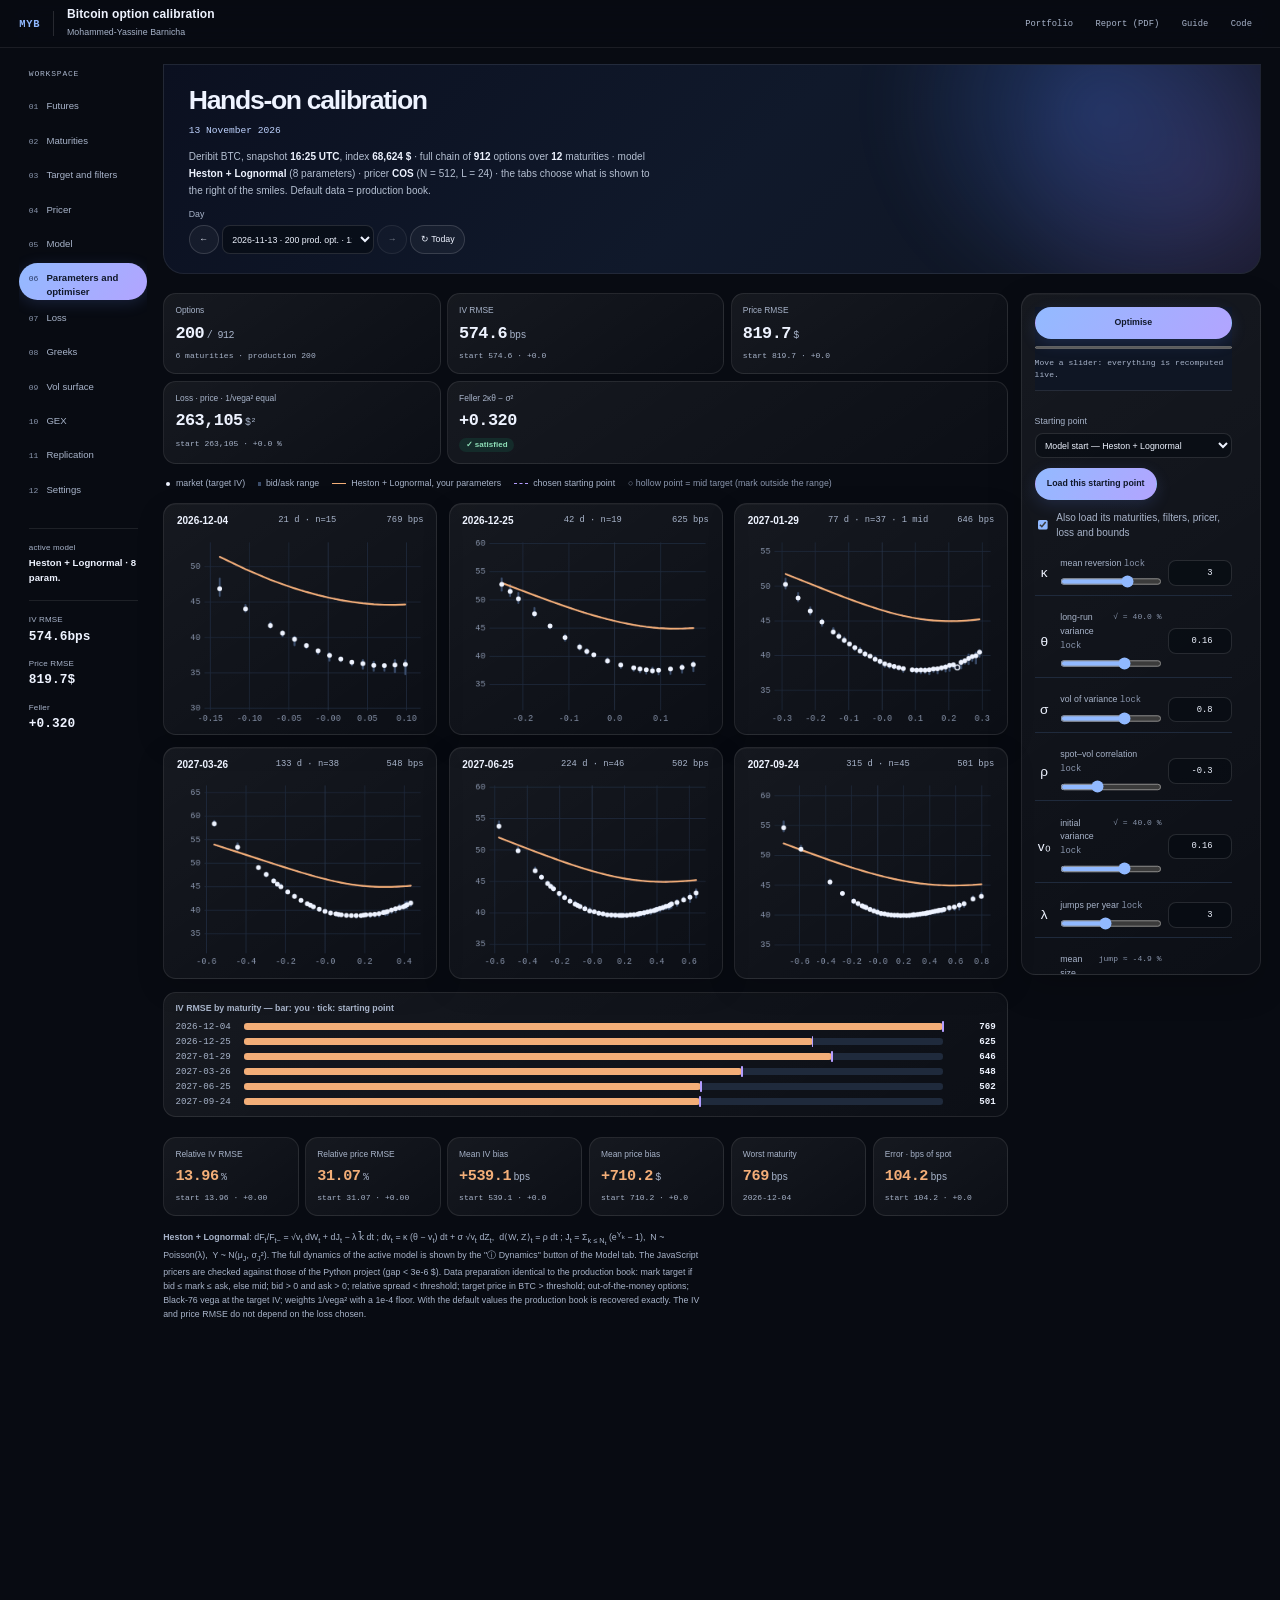
==== index.html @ 63e28245 "Deribit snapshot of 2026-11-13" ====
<!doctype html>
<html lang="en" data-theme="dark">
<meta charset="utf-8">
<meta name="viewport" content="width=device-width, initial-scale=1, viewport-fit=cover">
<title>Bitcoin option calibration — Mohammed-Yassine Barnicha</title>
<meta name="description" content="Bitcoin option calibration in the browser: smiles, 3-D volatility surface, Greeks, GEX, Monte Carlo.">
<meta name="theme-color" content="#080b12">
<link rel="stylesheet" href="katex/katex.min.css">
<script>window.__TEX={"...": "<span class=\"tex\" role=\"math\" aria-label=\"...\"><span class=\"katex\"><span class=\"katex-html\" aria-hidden=\"true\"><span class=\"katex-base\"><span class=\"katex-strut\" style=\"height:0.1056em;\"><\/span><span class=\"mord\">...<\/span><\/span><\/span><\/span><\/span>", "\\dfrac{dF_t}{F_{t^-}}=\\sigma\\,dW_t+dJ_t-\\lambda\\bar k\\,dt": "<span class=\"tex\" role=\"math\" aria-label=\"\\dfrac{dF_t}{F_{t^-}}=\\sigma\\,dW_t+dJ_t-\\lambda\\bar k\\,dt\"><span class=\"katex\"><span class=\"katex-html\" aria-hidden=\"true\"><span class=\"katex-base\"><span class=\"katex-strut\" style=\"height:2.2074em;vertical-align:-0.836em;\"><\/span><span class=\"mord\"><span class=\"mopen nulldelimiter\"><\/span><span class=\"mfrac\"><span class=\"vlist-t vlist-t2\"><span class=\"vlist-r\"><span class=\"vlist\" style=\"height:1.3714em;\"><span style=\"top:-2.314em;\"><span class=\"pstrut\" style=\"height:3em;\"><\/span><span class=\"mord\"><span class=\"mord\"><span class=\"mord mathnormal\" style=\"margin-right:0.1389em;\">F<\/span><span class=\"msupsub\"><span class=\"vlist-t vlist-t2\"><span class=\"vlist-r\"><span class=\"vlist\" style=\"height:0.3419em;\"><span style=\"top:-2.55em;margin-left:-0.1389em;margin-right:0.05em;\"><span class=\"pstrut\" style=\"height:2.7em;\"><\/span><span class=\"katex-sizing reset-size6 size3 mtight\"><span class=\"mord mtight\"><span class=\"mord mtight\"><span class=\"mord mathnormal mtight\">t<\/span><span class=\"msupsub\"><span class=\"vlist-t\"><span class=\"vlist-r\"><span class=\"vlist\" style=\"height:0.7027em;\"><span style=\"top:-2.786em;margin-right:0.0714em;\"><span class=\"pstrut\" style=\"height:2.5em;\"><\/span><span class=\"katex-sizing reset-size3 size1 mtight\"><span class=\"mbin mtight\">−<\/span><\/span><\/span><\/span><\/span><\/span><\/span><\/span><\/span><\/span><\/span><\/span><span class=\"vlist-s\">​<\/span><\/span><span class=\"vlist-r\"><span class=\"vlist\" style=\"height:0.15em;\"><span><\/span><\/span><\/span><\/span><\/span><\/span><\/span><\/span><span style=\"top:-3.23em;\"><span class=\"pstrut\" style=\"height:3em;\"><\/span><span class=\"frac-line\" style=\"border-bottom-width:0.04em;\"><\/span><\/span><span style=\"top:-3.677em;\"><span class=\"pstrut\" style=\"height:3em;\"><\/span><span class=\"mord\"><span class=\"mord mathnormal\">d<\/span><span class=\"mord\"><span class=\"mord mathnormal\" style=\"margin-right:0.1389em;\">F<\/span><span class=\"msupsub\"><span class=\"vlist-t vlist-t2\"><span class=\"vlist-r\"><span class=\"vlist\" style=\"height:0.2806em;\"><span style=\"top:-2.55em;margin-left:-0.1389em;margin-right:0.05em;\"><span class=\"pstrut\" style=\"height:2.7em;\"><\/span><span class=\"katex-sizing reset-size6 size3 mtight\"><span class=\"mord mathnormal mtight\">t<\/span><\/span><\/span><\/span><span class=\"vlist-s\">​<\/span><\/span><span class=\"vlist-r\"><span class=\"vlist\" style=\"height:0.15em;\"><span><\/span><\/span><\/span><\/span><\/span><\/span><\/span><\/span><\/span><span class=\"vlist-s\">​<\/span><\/span><span class=\"vlist-r\"><span class=\"vlist\" style=\"height:0.836em;\"><span><\/span><\/span><\/span><\/span><\/span><span class=\"mclose nulldelimiter\"><\/span><\/span><span class=\"mspace\" style=\"margin-right:0.2778em;\"><\/span><span class=\"mrel\">=<\/span><span class=\"mspace\" style=\"margin-right:0.2778em;\"><\/span><\/span><span class=\"katex-base\"><span class=\"katex-strut\" style=\"height:0.8444em;vertical-align:-0.15em;\"><\/span><span class=\"mord mathnormal\" style=\"margin-right:0.0359em;\">σ<\/span><span class=\"mspace\" style=\"margin-right:0.1667em;\"><\/span><span class=\"mord mathnormal\">d<\/span><span class=\"mord\"><span class=\"mord mathnormal\" style=\"margin-right:0.1389em;\">W<\/span><span class=\"msupsub\"><span class=\"vlist-t vlist-t2\"><span class=\"vlist-r\"><span class=\"vlist\" style=\"height:0.2806em;\"><span style=\"top:-2.55em;margin-left:-0.1389em;margin-right:0.05em;\"><span class=\"pstrut\" style=\"height:2.7em;\"><\/span><span class=\"katex-sizing reset-size6 size3 mtight\"><span class=\"mord mathnormal mtight\">t<\/span><\/span><\/span><\/span><span class=\"vlist-s\">​<\/span><\/span><span class=\"vlist-r\"><span class=\"vlist\" style=\"height:0.15em;\"><span><\/span><\/span><\/span><\/span><\/span><\/span><span class=\"mspace\" style=\"margin-right:0.2222em;\"><\/span><span class=\"mbin\">+<\/span><span class=\"mspace\" style=\"margin-right:0.2222em;\"><\/span><\/span><span class=\"katex-base\"><span class=\"katex-strut\" style=\"height:0.8444em;vertical-align:-0.15em;\"><\/span><span class=\"mord mathnormal\">d<\/span><span class=\"mord\"><span class=\"mord mathnormal\" style=\"margin-right:0.0962em;\">J<\/span><span class=\"msupsub\"><span class=\"vlist-t vlist-t2\"><span class=\"vlist-r\"><span class=\"vlist\" style=\"height:0.2806em;\"><span style=\"top:-2.55em;margin-left:-0.0962em;margin-right:0.05em;\"><span class=\"pstrut\" style=\"height:2.7em;\"><\/span><span class=\"katex-sizing reset-size6 size3 mtight\"><span class=\"mord mathnormal mtight\">t<\/span><\/span><\/span><\/span><span class=\"vlist-s\">​<\/span><\/span><span class=\"vlist-r\"><span class=\"vlist\" style=\"height:0.15em;\"><span><\/span><\/span><\/span><\/span><\/span><\/span><span class=\"mspace\" style=\"margin-right:0.2222em;\"><\/span><span class=\"mbin\">−<\/span><span class=\"mspace\" style=\"margin-right:0.2222em;\"><\/span><\/span><span class=\"katex-base\"><span class=\"katex-strut\" style=\"height:0.8312em;\"><\/span><span class=\"mord mathnormal\">λ<\/span><span class=\"mord katex-accent\"><span class=\"vlist-t\"><span class=\"vlist-r\"><span class=\"vlist\" style=\"height:0.8312em;\"><span style=\"top:-3em;\"><span class=\"pstrut\" style=\"height:3em;\"><\/span><span class=\"mord mathnormal\" style=\"margin-right:0.0315em;\">k<\/span><\/span><span style=\"top:-3.2634em;\"><span class=\"pstrut\" style=\"height:3em;\"><\/span><span class=\"accent-body\" style=\"left:-0.25em;\"><span class=\"mord\">ˉ<\/span><\/span><\/span><\/span><\/span><\/span><\/span><span class=\"mspace\" style=\"margin-right:0.1667em;\"><\/span><span class=\"mord mathnormal\">d<\/span><span class=\"mord mathnormal\">t<\/span><\/span><\/span><\/span><\/span>", "A_{\\text{var}}(u,T)=-\\tfrac12\\sigma^2T\\,(u^2+iu)": "<span class=\"tex\" role=\"math\" aria-label=\"A_{\\text{var}}(u,T)=-\\tfrac12\\sigma^2T\\,(u^2+iu)\"><span class=\"katex\"><span class=\"katex-html\" aria-hidden=\"true\"><span class=\"katex-base\"><span class=\"katex-strut\" style=\"height:1em;vertical-align:-0.25em;\"><\/span><span class=\"mord\"><span class=\"mord mathnormal\">A<\/span><span class=\"msupsub\"><span class=\"vlist-t vlist-t2\"><span class=\"vlist-r\"><span class=\"vlist\" style=\"height:0.1514em;\"><span style=\"top:-2.55em;margin-left:0em;margin-right:0.05em;\"><span class=\"pstrut\" style=\"height:2.7em;\"><\/span><span class=\"katex-sizing reset-size6 size3 mtight\"><span class=\"mord mtight\"><span class=\"mord text mtight\"><span class=\"mord mtight\">var<\/span><\/span><\/span><\/span><\/span><\/span><span class=\"vlist-s\">​<\/span><\/span><span class=\"vlist-r\"><span class=\"vlist\" style=\"height:0.15em;\"><span><\/span><\/span><\/span><\/span><\/span><\/span><span class=\"mopen\">(<\/span><span class=\"mord mathnormal\">u<\/span><span class=\"mpunct\">,<\/span><span class=\"mspace\" style=\"margin-right:0.1667em;\"><\/span><span class=\"mord mathnormal\" style=\"margin-right:0.1389em;\">T<\/span><span class=\"mclose\">)<\/span><span class=\"mspace\" style=\"margin-right:0.2778em;\"><\/span><span class=\"mrel\">=<\/span><span class=\"mspace\" style=\"margin-right:0.2778em;\"><\/span><\/span><span class=\"katex-base\"><span class=\"katex-strut\" style=\"height:1.1901em;vertical-align:-0.345em;\"><\/span><span class=\"mord\">−<\/span><span class=\"mord\"><span class=\"mopen nulldelimiter\"><\/span><span class=\"mfrac\"><span class=\"vlist-t vlist-t2\"><span class=\"vlist-r\"><span class=\"vlist\" style=\"height:0.8451em;\"><span style=\"top:-2.655em;\"><span class=\"pstrut\" style=\"height:3em;\"><\/span><span class=\"katex-sizing reset-size6 size3 mtight\"><span class=\"mord mtight\"><span class=\"mord mtight\">2<\/span><\/span><\/span><\/span><span style=\"top:-3.23em;\"><span class=\"pstrut\" style=\"height:3em;\"><\/span><span class=\"frac-line\" style=\"border-bottom-width:0.04em;\"><\/span><\/span><span style=\"top:-3.394em;\"><span class=\"pstrut\" style=\"height:3em;\"><\/span><span class=\"katex-sizing reset-size6 size3 mtight\"><span class=\"mord mtight\"><span class=\"mord mtight\">1<\/span><\/span><\/span><\/span><\/span><span class=\"vlist-s\">​<\/span><\/span><span class=\"vlist-r\"><span class=\"vlist\" style=\"height:0.345em;\"><span><\/span><\/span><\/span><\/span><\/span><span class=\"mclose nulldelimiter\"><\/span><\/span><span class=\"mord\"><span class=\"mord mathnormal\" style=\"margin-right:0.0359em;\">σ<\/span><span class=\"msupsub\"><span class=\"vlist-t\"><span class=\"vlist-r\"><span class=\"vlist\" style=\"height:0.8141em;\"><span style=\"top:-3.063em;margin-right:0.05em;\"><span class=\"pstrut\" style=\"height:2.7em;\"><\/span><span class=\"katex-sizing reset-size6 size3 mtight\"><span class=\"mord mtight\">2<\/span><\/span><\/span><\/span><\/span><\/span><\/span><\/span><span class=\"mord mathnormal\" style=\"margin-right:0.1389em;\">T<\/span><span class=\"mspace\" style=\"margin-right:0.1667em;\"><\/span><span class=\"mopen\">(<\/span><span class=\"mord\"><span class=\"mord mathnormal\">u<\/span><span class=\"msupsub\"><span class=\"vlist-t\"><span class=\"vlist-r\"><span class=\"vlist\" style=\"height:0.8141em;\"><span style=\"top:-3.063em;margin-right:0.05em;\"><span class=\"pstrut\" style=\"height:2.7em;\"><\/span><span class=\"katex-sizing reset-size6 size3 mtight\"><span class=\"mord mtight\">2<\/span><\/span><\/span><\/span><\/span><\/span><\/span><\/span><span class=\"mspace\" style=\"margin-right:0.2222em;\"><\/span><span class=\"mbin\">+<\/span><span class=\"mspace\" style=\"margin-right:0.2222em;\"><\/span><\/span><span class=\"katex-base\"><span class=\"katex-strut\" style=\"height:1em;vertical-align:-0.25em;\"><\/span><span class=\"mord mathnormal\">i<\/span><span class=\"mord mathnormal\">u<\/span><span class=\"mclose\">)<\/span><\/span><\/span><\/span><\/span>", "\\dfrac{dF_t}{F_{t^-}}=\\sqrt{v_t}\\,dW_t+dJ_t-\\lambda\\bar k\\,dt": "<span class=\"tex\" role=\"math\" aria-label=\"\\dfrac{dF_t}{F_{t^-}}=\\sqrt{v_t}\\,dW_t+dJ_t-\\lambda\\bar k\\,dt\"><span class=\"katex\"><span class=\"katex-html\" aria-hidden=\"true\"><span class=\"katex-base\"><span class=\"katex-strut\" style=\"height:2.2074em;vertical-align:-0.836em;\"><\/span><span class=\"mord\"><span class=\"mopen nulldelimiter\"><\/span><span class=\"mfrac\"><span class=\"vlist-t vlist-t2\"><span class=\"vlist-r\"><span class=\"vlist\" style=\"height:1.3714em;\"><span style=\"top:-2.314em;\"><span class=\"pstrut\" style=\"height:3em;\"><\/span><span class=\"mord\"><span class=\"mord\"><span class=\"mord mathnormal\" style=\"margin-right:0.1389em;\">F<\/span><span class=\"msupsub\"><span class=\"vlist-t vlist-t2\"><span class=\"vlist-r\"><span class=\"vlist\" style=\"height:0.3419em;\"><span style=\"top:-2.55em;margin-left:-0.1389em;margin-right:0.05em;\"><span class=\"pstrut\" style=\"height:2.7em;\"><\/span><span class=\"katex-sizing reset-size6 size3 mtight\"><span class=\"mord mtight\"><span class=\"mord mtight\"><span class=\"mord mathnormal mtight\">t<\/span><span class=\"msupsub\"><span class=\"vlist-t\"><span class=\"vlist-r\"><span class=\"vlist\" style=\"height:0.7027em;\"><span style=\"top:-2.786em;margin-right:0.0714em;\"><span class=\"pstrut\" style=\"height:2.5em;\"><\/span><span class=\"katex-sizing reset-size3 size1 mtight\"><span class=\"mbin mtight\">−<\/span><\/span><\/span><\/span><\/span><\/span><\/span><\/span><\/span><\/span><\/span><\/span><span class=\"vlist-s\">​<\/span><\/span><span class=\"vlist-r\"><span class=\"vlist\" style=\"height:0.15em;\"><span><\/span><\/span><\/span><\/span><\/span><\/span><\/span><\/span><span style=\"top:-3.23em;\"><span class=\"pstrut\" style=\"height:3em;\"><\/span><span class=\"frac-line\" style=\"border-bottom-width:0.04em;\"><\/span><\/span><span style=\"top:-3.677em;\"><span class=\"pstrut\" style=\"height:3em;\"><\/span><span class=\"mord\"><span class=\"mord mathnormal\">d<\/span><span class=\"mord\"><span class=\"mord mathnormal\" style=\"margin-right:0.1389em;\">F<\/span><span class=\"msupsub\"><span class=\"vlist-t vlist-t2\"><span class=\"vlist-r\"><span class=\"vlist\" style=\"height:0.2806em;\"><span style=\"top:-2.55em;margin-left:-0.1389em;margin-right:0.05em;\"><span class=\"pstrut\" style=\"height:2.7em;\"><\/span><span class=\"katex-sizing reset-size6 size3 mtight\"><span class=\"mord mathnormal mtight\">t<\/span><\/span><\/span><\/span><span class=\"vlist-s\">​<\/span><\/span><span class=\"vlist-r\"><span class=\"vlist\" style=\"height:0.15em;\"><span><\/span><\/span><\/span><\/span><\/span><\/span><\/span><\/span><\/span><span class=\"vlist-s\">​<\/span><\/span><span class=\"vlist-r\"><span class=\"vlist\" style=\"height:0.836em;\"><span><\/span><\/span><\/span><\/span><\/span><span class=\"mclose nulldelimiter\"><\/span><\/span><span class=\"mspace\" style=\"margin-right:0.2778em;\"><\/span><span class=\"mrel\">=<\/span><span class=\"mspace\" style=\"margin-right:0.2778em;\"><\/span><\/span><span class=\"katex-base\"><span class=\"katex-strut\" style=\"height:1.04em;vertical-align:-0.3147em;\"><\/span><span class=\"mord sqrt\"><span class=\"vlist-t vlist-t2\"><span class=\"vlist-r\"><span class=\"vlist\" style=\"height:0.7253em;\"><span class=\"svg-align\" style=\"top:-3em;\"><span class=\"pstrut\" style=\"height:3em;\"><\/span><span class=\"mord\" style=\"padding-left:0.833em;\"><span class=\"mord\"><span class=\"mord mathnormal\" style=\"margin-right:0.0359em;\">v<\/span><span class=\"msupsub\"><span class=\"vlist-t vlist-t2\"><span class=\"vlist-r\"><span class=\"vlist\" style=\"height:0.2806em;\"><span style=\"top:-2.55em;margin-left:-0.0359em;margin-right:0.05em;\"><span class=\"pstrut\" style=\"height:2.7em;\"><\/span><span class=\"katex-sizing reset-size6 size3 mtight\"><span class=\"mord mathnormal mtight\">t<\/span><\/span><\/span><\/span><span class=\"vlist-s\">​<\/span><\/span><span class=\"vlist-r\"><span class=\"vlist\" style=\"height:0.15em;\"><span><\/span><\/span><\/span><\/span><\/span><\/span><\/span><\/span><span style=\"top:-2.6853em;\"><span class=\"pstrut\" style=\"height:3em;\"><\/span><span class=\"hide-tail\" style=\"min-width:0.853em;height:1.08em;\"><svg xmlns=\"http://www.w3.org/2000/svg\" width=\"400em\" height=\"1.08em\" viewBox=\"0 0 400000 1080\" preserveAspectRatio=\"xMinYMin slice\"><path d=\"M95,702\nc-2.7,0,-7.17,-2.7,-13.5,-8c-5.8,-5.3,-9.5,-10,-9.5,-14\nc0,-2,0.3,-3.3,1,-4c1.3,-2.7,23.83,-20.7,67.5,-54\nc44.2,-33.3,65.8,-50.3,66.5,-51c1.3,-1.3,3,-2,5,-2c4.7,0,8.7,3.3,12,10\ns173,378,173,378c0.7,0,35.3,-71,104,-213c68.7,-142,137.5,-285,206.5,-429\nc69,-144,104.5,-217.7,106.5,-221\nl0 -0\nc5.3,-9.3,12,-14,20,-14\nH400000v40H845.2724\ns-225.272,467,-225.272,467s-235,486,-235,486c-2.7,4.7,-9,7,-19,7\nc-6,0,-10,-1,-12,-3s-194,-422,-194,-422s-65,47,-65,47z\nM834 80h400000v40h-400000z\"/><\/svg><\/span><\/span><\/span><span class=\"vlist-s\">​<\/span><\/span><span class=\"vlist-r\"><span class=\"vlist\" style=\"height:0.3147em;\"><span><\/span><\/span><\/span><\/span><\/span><span class=\"mspace\" style=\"margin-right:0.1667em;\"><\/span><span class=\"mord mathnormal\">d<\/span><span class=\"mord\"><span class=\"mord mathnormal\" style=\"margin-right:0.1389em;\">W<\/span><span class=\"msupsub\"><span class=\"vlist-t vlist-t2\"><span class=\"vlist-r\"><span class=\"vlist\" style=\"height:0.2806em;\"><span style=\"top:-2.55em;margin-left:-0.1389em;margin-right:0.05em;\"><span class=\"pstrut\" style=\"height:2.7em;\"><\/span><span class=\"katex-sizing reset-size6 size3 mtight\"><span class=\"mord mathnormal mtight\">t<\/span><\/span><\/span><\/span><span class=\"vlist-s\">​<\/span><\/span><span class=\"vlist-r\"><span class=\"vlist\" style=\"height:0.15em;\"><span><\/span><\/span><\/span><\/span><\/span><\/span><span class=\"mspace\" style=\"margin-right:0.2222em;\"><\/span><span class=\"mbin\">+<\/span><span class=\"mspace\" style=\"margin-right:0.2222em;\"><\/span><\/span><span class=\"katex-base\"><span class=\"katex-strut\" style=\"height:0.8444em;vertical-align:-0.15em;\"><\/span><span class=\"mord mathnormal\">d<\/span><span class=\"mord\"><span class=\"mord mathnormal\" style=\"margin-right:0.0962em;\">J<\/span><span class=\"msupsub\"><span class=\"vlist-t vlist-t2\"><span class=\"vlist-r\"><span class=\"vlist\" style=\"height:0.2806em;\"><span style=\"top:-2.55em;margin-left:-0.0962em;margin-right:0.05em;\"><span class=\"pstrut\" style=\"height:2.7em;\"><\/span><span class=\"katex-sizing reset-size6 size3 mtight\"><span class=\"mord mathnormal mtight\">t<\/span><\/span><\/span><\/span><span class=\"vlist-s\">​<\/span><\/span><span class=\"vlist-r\"><span class=\"vlist\" style=\"height:0.15em;\"><span><\/span><\/span><\/span><\/span><\/span><\/span><span class=\"mspace\" style=\"margin-right:0.2222em;\"><\/span><span class=\"mbin\">−<\/span><span class=\"mspace\" style=\"margin-right:0.2222em;\"><\/span><\/span><span class=\"katex-base\"><span class=\"katex-strut\" style=\"height:0.8312em;\"><\/span><span class=\"mord mathnormal\">λ<\/span><span class=\"mord katex-accent\"><span class=\"vlist-t\"><span class=\"vlist-r\"><span class=\"vlist\" style=\"height:0.8312em;\"><span style=\"top:-3em;\"><span class=\"pstrut\" style=\"height:3em;\"><\/span><span class=\"mord mathnormal\" style=\"margin-right:0.0315em;\">k<\/span><\/span><span style=\"top:-3.2634em;\"><span class=\"pstrut\" style=\"height:3em;\"><\/span><span class=\"accent-body\" style=\"left:-0.25em;\"><span class=\"mord\">ˉ<\/span><\/span><\/span><\/span><\/span><\/span><\/span><span class=\"mspace\" style=\"margin-right:0.1667em;\"><\/span><span class=\"mord mathnormal\">d<\/span><span class=\"mord mathnormal\">t<\/span><\/span><\/span><\/span><\/span>", "dv_t=\\kappa(\\theta-v_t)\\,dt+\\sigma\\sqrt{v_t}\\,dZ_t,\\qquad d\\langle W,Z\\rangle_t=\\rho\\,dt": "<span class=\"tex\" role=\"math\" aria-label=\"dv_t=\\kappa(\\theta-v_t)\\,dt+\\sigma\\sqrt{v_t}\\,dZ_t,\\qquad d\\langle W,Z\\rangle_t=\\rho\\,dt\"><span class=\"katex\"><span class=\"katex-html\" aria-hidden=\"true\"><span class=\"katex-base\"><span class=\"katex-strut\" style=\"height:0.8444em;vertical-align:-0.15em;\"><\/span><span class=\"mord mathnormal\">d<\/span><span class=\"mord\"><span class=\"mord mathnormal\" style=\"margin-right:0.0359em;\">v<\/span><span class=\"msupsub\"><span class=\"vlist-t vlist-t2\"><span class=\"vlist-r\"><span class=\"vlist\" style=\"height:0.2806em;\"><span style=\"top:-2.55em;margin-left:-0.0359em;margin-right:0.05em;\"><span class=\"pstrut\" style=\"height:2.7em;\"><\/span><span class=\"katex-sizing reset-size6 size3 mtight\"><span class=\"mord mathnormal mtight\">t<\/span><\/span><\/span><\/span><span class=\"vlist-s\">​<\/span><\/span><span class=\"vlist-r\"><span class=\"vlist\" style=\"height:0.15em;\"><span><\/span><\/span><\/span><\/span><\/span><\/span><span class=\"mspace\" style=\"margin-right:0.2778em;\"><\/span><span class=\"mrel\">=<\/span><span class=\"mspace\" style=\"margin-right:0.2778em;\"><\/span><\/span><span class=\"katex-base\"><span class=\"katex-strut\" style=\"height:1em;vertical-align:-0.25em;\"><\/span><span class=\"mord mathnormal\">κ<\/span><span class=\"mopen\">(<\/span><span class=\"mord mathnormal\" style=\"margin-right:0.0278em;\">θ<\/span><span class=\"mspace\" style=\"margin-right:0.2222em;\"><\/span><span class=\"mbin\">−<\/span><span class=\"mspace\" style=\"margin-right:0.2222em;\"><\/span><\/span><span class=\"katex-base\"><span class=\"katex-strut\" style=\"height:1em;vertical-align:-0.25em;\"><\/span><span class=\"mord\"><span class=\"mord mathnormal\" style=\"margin-right:0.0359em;\">v<\/span><span class=\"msupsub\"><span class=\"vlist-t vlist-t2\"><span class=\"vlist-r\"><span class=\"vlist\" style=\"height:0.2806em;\"><span style=\"top:-2.55em;margin-left:-0.0359em;margin-right:0.05em;\"><span class=\"pstrut\" style=\"height:2.7em;\"><\/span><span class=\"katex-sizing reset-size6 size3 mtight\"><span class=\"mord mathnormal mtight\">t<\/span><\/span><\/span><\/span><span class=\"vlist-s\">​<\/span><\/span><span class=\"vlist-r\"><span class=\"vlist\" style=\"height:0.15em;\"><span><\/span><\/span><\/span><\/span><\/span><\/span><span class=\"mclose\">)<\/span><span class=\"mspace\" style=\"margin-right:0.1667em;\"><\/span><span class=\"mord mathnormal\">d<\/span><span class=\"mord mathnormal\">t<\/span><span class=\"mspace\" style=\"margin-right:0.2222em;\"><\/span><span class=\"mbin\">+<\/span><span class=\"mspace\" style=\"margin-right:0.2222em;\"><\/span><\/span><span class=\"katex-base\"><span class=\"katex-strut\" style=\"height:1.0647em;vertical-align:-0.3147em;\"><\/span><span class=\"mord mathnormal\" style=\"margin-right:0.0359em;\">σ<\/span><span class=\"mord sqrt\"><span class=\"vlist-t vlist-t2\"><span class=\"vlist-r\"><span class=\"vlist\" style=\"height:0.7253em;\"><span class=\"svg-align\" style=\"top:-3em;\"><span class=\"pstrut\" style=\"height:3em;\"><\/span><span class=\"mord\" style=\"padding-left:0.833em;\"><span class=\"mord\"><span class=\"mord mathnormal\" style=\"margin-right:0.0359em;\">v<\/span><span class=\"msupsub\"><span class=\"vlist-t vlist-t2\"><span class=\"vlist-r\"><span class=\"vlist\" style=\"height:0.2806em;\"><span style=\"top:-2.55em;margin-left:-0.0359em;margin-right:0.05em;\"><span class=\"pstrut\" style=\"height:2.7em;\"><\/span><span class=\"katex-sizing reset-size6 size3 mtight\"><span class=\"mord mathnormal mtight\">t<\/span><\/span><\/span><\/span><span class=\"vlist-s\">​<\/span><\/span><span class=\"vlist-r\"><span class=\"vlist\" style=\"height:0.15em;\"><span><\/span><\/span><\/span><\/span><\/span><\/span><\/span><\/span><span style=\"top:-2.6853em;\"><span class=\"pstrut\" style=\"height:3em;\"><\/span><span class=\"hide-tail\" style=\"min-width:0.853em;height:1.08em;\"><svg xmlns=\"http://www.w3.org/2000/svg\" width=\"400em\" height=\"1.08em\" viewBox=\"0 0 400000 1080\" preserveAspectRatio=\"xMinYMin slice\"><path d=\"M95,702\nc-2.7,0,-7.17,-2.7,-13.5,-8c-5.8,-5.3,-9.5,-10,-9.5,-14\nc0,-2,0.3,-3.3,1,-4c1.3,-2.7,23.83,-20.7,67.5,-54\nc44.2,-33.3,65.8,-50.3,66.5,-51c1.3,-1.3,3,-2,5,-2c4.7,0,8.7,3.3,12,10\ns173,378,173,378c0.7,0,35.3,-71,104,-213c68.7,-142,137.5,-285,206.5,-429\nc69,-144,104.5,-217.7,106.5,-221\nl0 -0\nc5.3,-9.3,12,-14,20,-14\nH400000v40H845.2724\ns-225.272,467,-225.272,467s-235,486,-235,486c-2.7,4.7,-9,7,-19,7\nc-6,0,-10,-1,-12,-3s-194,-422,-194,-422s-65,47,-65,47z\nM834 80h400000v40h-400000z\"/><\/svg><\/span><\/span><\/span><span class=\"vlist-s\">​<\/span><\/span><span class=\"vlist-r\"><span class=\"vlist\" style=\"height:0.3147em;\"><span><\/span><\/span><\/span><\/span><\/span><span class=\"mspace\" style=\"margin-right:0.1667em;\"><\/span><span class=\"mord mathnormal\">d<\/span><span class=\"mord\"><span class=\"mord mathnormal\" style=\"margin-right:0.0715em;\">Z<\/span><span class=\"msupsub\"><span class=\"vlist-t vlist-t2\"><span class=\"vlist-r\"><span class=\"vlist\" style=\"height:0.2806em;\"><span style=\"top:-2.55em;margin-left:-0.0715em;margin-right:0.05em;\"><span class=\"pstrut\" style=\"height:2.7em;\"><\/span><span class=\"katex-sizing reset-size6 size3 mtight\"><span class=\"mord mathnormal mtight\">t<\/span><\/span><\/span><\/span><span class=\"vlist-s\">​<\/span><\/span><span class=\"vlist-r\"><span class=\"vlist\" style=\"height:0.15em;\"><span><\/span><\/span><\/span><\/span><\/span><\/span><span class=\"mpunct\">,<\/span><span class=\"mspace\" style=\"margin-right:2em;\"><\/span><span class=\"mspace\" style=\"margin-right:0.1667em;\"><\/span><span class=\"mord mathnormal\">d<\/span><span class=\"mopen\">⟨<\/span><span class=\"mord mathnormal\" style=\"margin-right:0.1389em;\">W<\/span><span class=\"mpunct\">,<\/span><span class=\"mspace\" style=\"margin-right:0.1667em;\"><\/span><span class=\"mord mathnormal\" style=\"margin-right:0.0715em;\">Z<\/span><span class=\"mclose\"><span class=\"mclose\">⟩<\/span><span class=\"msupsub\"><span class=\"vlist-t vlist-t2\"><span class=\"vlist-r\"><span class=\"vlist\" style=\"height:0.2806em;\"><span style=\"top:-2.55em;margin-left:0em;margin-right:0.05em;\"><span class=\"pstrut\" style=\"height:2.7em;\"><\/span><span class=\"katex-sizing reset-size6 size3 mtight\"><span class=\"mord mathnormal mtight\">t<\/span><\/span><\/span><\/span><span class=\"vlist-s\">​<\/span><\/span><span class=\"vlist-r\"><span class=\"vlist\" style=\"height:0.15em;\"><span><\/span><\/span><\/span><\/span><\/span><\/span><span class=\"mspace\" style=\"margin-right:0.2778em;\"><\/span><span class=\"mrel\">=<\/span><span class=\"mspace\" style=\"margin-right:0.2778em;\"><\/span><\/span><span class=\"katex-base\"><span class=\"katex-strut\" style=\"height:0.8889em;vertical-align:-0.1944em;\"><\/span><span class=\"mord mathnormal\">ρ<\/span><span class=\"mspace\" style=\"margin-right:0.1667em;\"><\/span><span class=\"mord mathnormal\">d<\/span><span class=\"mord mathnormal\">t<\/span><\/span><\/span><\/span><\/span>", "A_{\\text{var}}": "<span class=\"tex\" role=\"math\" aria-label=\"A_{\\text{var}}\"><span class=\"katex\"><span class=\"katex-html\" aria-hidden=\"true\"><span class=\"katex-base\"><span class=\"katex-strut\" style=\"height:0.8333em;vertical-align:-0.15em;\"><\/span><span class=\"mord\"><span class=\"mord mathnormal\">A<\/span><span class=\"msupsub\"><span class=\"vlist-t vlist-t2\"><span class=\"vlist-r\"><span class=\"vlist\" style=\"height:0.1514em;\"><span style=\"top:-2.55em;margin-left:0em;margin-right:0.05em;\"><span class=\"pstrut\" style=\"height:2.7em;\"><\/span><span class=\"katex-sizing reset-size6 size3 mtight\"><span class=\"mord mtight\"><span class=\"mord text mtight\"><span class=\"mord mtight\">var<\/span><\/span><\/span><\/span><\/span><\/span><span class=\"vlist-s\">​<\/span><\/span><span class=\"vlist-r\"><span class=\"vlist\" style=\"height:0.15em;\"><span><\/span><\/span><\/span><\/span><\/span><\/span><\/span><\/span><\/span><\/span>", "2\\kappa\\theta\\ge\\sigma^2": "<span class=\"tex\" role=\"math\" aria-label=\"2\\kappa\\theta\\ge\\sigma^2\"><span class=\"katex\"><span class=\"katex-html\" aria-hidden=\"true\"><span class=\"katex-base\"><span class=\"katex-strut\" style=\"height:0.8304em;vertical-align:-0.136em;\"><\/span><span class=\"mord\">2<\/span><span class=\"mord mathnormal\">κ<\/span><span class=\"mord mathnormal\" style=\"margin-right:0.0278em;\">θ<\/span><span class=\"mspace\" style=\"margin-right:0.2778em;\"><\/span><span class=\"mrel\">≥<\/span><span class=\"mspace\" style=\"margin-right:0.2778em;\"><\/span><\/span><span class=\"katex-base\"><span class=\"katex-strut\" style=\"height:0.8141em;\"><\/span><span class=\"mord\"><span class=\"mord mathnormal\" style=\"margin-right:0.0359em;\">σ<\/span><span class=\"msupsub\"><span class=\"vlist-t\"><span class=\"vlist-r\"><span class=\"vlist\" style=\"height:0.8141em;\"><span style=\"top:-3.063em;margin-right:0.05em;\"><span class=\"pstrut\" style=\"height:2.7em;\"><\/span><span class=\"katex-sizing reset-size6 size3 mtight\"><span class=\"mord mtight\">2<\/span><\/span><\/span><\/span><\/span><\/span><\/span><\/span><\/span><\/span><\/span><\/span>", "\\dfrac{dF_t}{F_{t^-}}=\\sqrt{v_{1,t}}\\,dW_{1,t}+\\sqrt{v_{2,t}}\\,dW_{2,t}+dJ_t-\\lambda\\bar k\\,dt": "<span class=\"tex\" role=\"math\" aria-label=\"\\dfrac{dF_t}{F_{t^-}}=\\sqrt{v_{1,t}}\\,dW_{1,t}+\\sqrt{v_{2,t}}\\,dW_{2,t}+dJ_t-\\lambda\\bar k\\,dt\"><span class=\"katex\"><span class=\"katex-html\" aria-hidden=\"true\"><span class=\"katex-base\"><span class=\"katex-strut\" style=\"height:2.2074em;vertical-align:-0.836em;\"><\/span><span class=\"mord\"><span class=\"mopen nulldelimiter\"><\/span><span class=\"mfrac\"><span class=\"vlist-t vlist-t2\"><span class=\"vlist-r\"><span class=\"vlist\" style=\"height:1.3714em;\"><span style=\"top:-2.314em;\"><span class=\"pstrut\" style=\"height:3em;\"><\/span><span class=\"mord\"><span class=\"mord\"><span class=\"mord mathnormal\" style=\"margin-right:0.1389em;\">F<\/span><span class=\"msupsub\"><span class=\"vlist-t vlist-t2\"><span class=\"vlist-r\"><span class=\"vlist\" style=\"height:0.3419em;\"><span style=\"top:-2.55em;margin-left:-0.1389em;margin-right:0.05em;\"><span class=\"pstrut\" style=\"height:2.7em;\"><\/span><span class=\"katex-sizing reset-size6 size3 mtight\"><span class=\"mord mtight\"><span class=\"mord mtight\"><span class=\"mord mathnormal mtight\">t<\/span><span class=\"msupsub\"><span class=\"vlist-t\"><span class=\"vlist-r\"><span class=\"vlist\" style=\"height:0.7027em;\"><span style=\"top:-2.786em;margin-right:0.0714em;\"><span class=\"pstrut\" style=\"height:2.5em;\"><\/span><span class=\"katex-sizing reset-size3 size1 mtight\"><span class=\"mbin mtight\">−<\/span><\/span><\/span><\/span><\/span><\/span><\/span><\/span><\/span><\/span><\/span><\/span><span class=\"vlist-s\">​<\/span><\/span><span class=\"vlist-r\"><span class=\"vlist\" style=\"height:0.15em;\"><span><\/span><\/span><\/span><\/span><\/span><\/span><\/span><\/span><span style=\"top:-3.23em;\"><span class=\"pstrut\" style=\"height:3em;\"><\/span><span class=\"frac-line\" style=\"border-bottom-width:0.04em;\"><\/span><\/span><span style=\"top:-3.677em;\"><span class=\"pstrut\" style=\"height:3em;\"><\/span><span class=\"mord\"><span class=\"mord mathnormal\">d<\/span><span class=\"mord\"><span class=\"mord mathnormal\" style=\"margin-right:0.1389em;\">F<\/span><span class=\"msupsub\"><span class=\"vlist-t vlist-t2\"><span class=\"vlist-r\"><span class=\"vlist\" style=\"height:0.2806em;\"><span style=\"top:-2.55em;margin-left:-0.1389em;margin-right:0.05em;\"><span class=\"pstrut\" style=\"height:2.7em;\"><\/span><span class=\"katex-sizing reset-size6 size3 mtight\"><span class=\"mord mathnormal mtight\">t<\/span><\/span><\/span><\/span><span class=\"vlist-s\">​<\/span><\/span><span class=\"vlist-r\"><span class=\"vlist\" style=\"height:0.15em;\"><span><\/span><\/span><\/span><\/span><\/span><\/span><\/span><\/span><\/span><span class=\"vlist-s\">​<\/span><\/span><span class=\"vlist-r\"><span class=\"vlist\" style=\"height:0.836em;\"><span><\/span><\/span><\/span><\/span><\/span><span class=\"mclose nulldelimiter\"><\/span><\/span><span class=\"mspace\" style=\"margin-right:0.2778em;\"><\/span><span class=\"mrel\">=<\/span><span class=\"mspace\" style=\"margin-right:0.2778em;\"><\/span><\/span><span class=\"katex-base\"><span class=\"katex-strut\" style=\"height:1.0772em;vertical-align:-0.3828em;\"><\/span><span class=\"mord sqrt\"><span class=\"vlist-t vlist-t2\"><span class=\"vlist-r\"><span class=\"vlist\" style=\"height:0.6572em;\"><span class=\"svg-align\" style=\"top:-3em;\"><span class=\"pstrut\" style=\"height:3em;\"><\/span><span class=\"mord\" style=\"padding-left:0.833em;\"><span class=\"mord\"><span class=\"mord mathnormal\" style=\"margin-right:0.0359em;\">v<\/span><span class=\"msupsub\"><span class=\"vlist-t vlist-t2\"><span class=\"vlist-r\"><span class=\"vlist\" style=\"height:0.3011em;\"><span style=\"top:-2.55em;margin-left:-0.0359em;margin-right:0.05em;\"><span class=\"pstrut\" style=\"height:2.7em;\"><\/span><span class=\"katex-sizing reset-size6 size3 mtight\"><span class=\"mord mtight\"><span class=\"mord mtight\">1<\/span><span class=\"mpunct mtight\">,<\/span><span class=\"mord mathnormal mtight\">t<\/span><\/span><\/span><\/span><\/span><span class=\"vlist-s\">​<\/span><\/span><span class=\"vlist-r\"><span class=\"vlist\" style=\"height:0.2861em;\"><span><\/span><\/span><\/span><\/span><\/span><\/span><\/span><\/span><span style=\"top:-2.6172em;\"><span class=\"pstrut\" style=\"height:3em;\"><\/span><span class=\"hide-tail\" style=\"min-width:0.853em;height:1.08em;\"><svg xmlns=\"http://www.w3.org/2000/svg\" width=\"400em\" height=\"1.08em\" viewBox=\"0 0 400000 1080\" preserveAspectRatio=\"xMinYMin slice\"><path d=\"M95,702\nc-2.7,0,-7.17,-2.7,-13.5,-8c-5.8,-5.3,-9.5,-10,-9.5,-14\nc0,-2,0.3,-3.3,1,-4c1.3,-2.7,23.83,-20.7,67.5,-54\nc44.2,-33.3,65.8,-50.3,66.5,-51c1.3,-1.3,3,-2,5,-2c4.7,0,8.7,3.3,12,10\ns173,378,173,378c0.7,0,35.3,-71,104,-213c68.7,-142,137.5,-285,206.5,-429\nc69,-144,104.5,-217.7,106.5,-221\nl0 -0\nc5.3,-9.3,12,-14,20,-14\nH400000v40H845.2724\ns-225.272,467,-225.272,467s-235,486,-235,486c-2.7,4.7,-9,7,-19,7\nc-6,0,-10,-1,-12,-3s-194,-422,-194,-422s-65,47,-65,47z\nM834 80h400000v40h-400000z\"/><\/svg><\/span><\/span><\/span><span class=\"vlist-s\">​<\/span><\/span><span class=\"vlist-r\"><span class=\"vlist\" style=\"height:0.3828em;\"><span><\/span><\/span><\/span><\/span><\/span><span class=\"mspace\" style=\"margin-right:0.1667em;\"><\/span><span class=\"mord mathnormal\">d<\/span><span class=\"mord\"><span class=\"mord mathnormal\" style=\"margin-right:0.1389em;\">W<\/span><span class=\"msupsub\"><span class=\"vlist-t vlist-t2\"><span class=\"vlist-r\"><span class=\"vlist\" style=\"height:0.3011em;\"><span style=\"top:-2.55em;margin-left:-0.1389em;margin-right:0.05em;\"><span class=\"pstrut\" style=\"height:2.7em;\"><\/span><span class=\"katex-sizing reset-size6 size3 mtight\"><span class=\"mord mtight\"><span class=\"mord mtight\">1<\/span><span class=\"mpunct mtight\">,<\/span><span class=\"mord mathnormal mtight\">t<\/span><\/span><\/span><\/span><\/span><span class=\"vlist-s\">​<\/span><\/span><span class=\"vlist-r\"><span class=\"vlist\" style=\"height:0.2861em;\"><span><\/span><\/span><\/span><\/span><\/span><\/span><span class=\"mspace\" style=\"margin-right:0.2222em;\"><\/span><span class=\"mbin\">+<\/span><span class=\"mspace\" style=\"margin-right:0.2222em;\"><\/span><\/span><span class=\"katex-base\"><span class=\"katex-strut\" style=\"height:1.0772em;vertical-align:-0.3828em;\"><\/span><span class=\"mord sqrt\"><span class=\"vlist-t vlist-t2\"><span class=\"vlist-r\"><span class=\"vlist\" style=\"height:0.6572em;\"><span class=\"svg-align\" style=\"top:-3em;\"><span class=\"pstrut\" style=\"height:3em;\"><\/span><span class=\"mord\" style=\"padding-left:0.833em;\"><span class=\"mord\"><span class=\"mord mathnormal\" style=\"margin-right:0.0359em;\">v<\/span><span class=\"msupsub\"><span class=\"vlist-t vlist-t2\"><span class=\"vlist-r\"><span class=\"vlist\" style=\"height:0.3011em;\"><span style=\"top:-2.55em;margin-left:-0.0359em;margin-right:0.05em;\"><span class=\"pstrut\" style=\"height:2.7em;\"><\/span><span class=\"katex-sizing reset-size6 size3 mtight\"><span class=\"mord mtight\"><span class=\"mord mtight\">2<\/span><span class=\"mpunct mtight\">,<\/span><span class=\"mord mathnormal mtight\">t<\/span><\/span><\/span><\/span><\/span><span class=\"vlist-s\">​<\/span><\/span><span class=\"vlist-r\"><span class=\"vlist\" style=\"height:0.2861em;\"><span><\/span><\/span><\/span><\/span><\/span><\/span><\/span><\/span><span style=\"top:-2.6172em;\"><span class=\"pstrut\" style=\"height:3em;\"><\/span><span class=\"hide-tail\" style=\"min-width:0.853em;height:1.08em;\"><svg xmlns=\"http://www.w3.org/2000/svg\" width=\"400em\" height=\"1.08em\" viewBox=\"0 0 400000 1080\" preserveAspectRatio=\"xMinYMin slice\"><path d=\"M95,702\nc-2.7,0,-7.17,-2.7,-13.5,-8c-5.8,-5.3,-9.5,-10,-9.5,-14\nc0,-2,0.3,-3.3,1,-4c1.3,-2.7,23.83,-20.7,67.5,-54\nc44.2,-33.3,65.8,-50.3,66.5,-51c1.3,-1.3,3,-2,5,-2c4.7,0,8.7,3.3,12,10\ns173,378,173,378c0.7,0,35.3,-71,104,-213c68.7,-142,137.5,-285,206.5,-429\nc69,-144,104.5,-217.7,106.5,-221\nl0 -0\nc5.3,-9.3,12,-14,20,-14\nH400000v40H845.2724\ns-225.272,467,-225.272,467s-235,486,-235,486c-2.7,4.7,-9,7,-19,7\nc-6,0,-10,-1,-12,-3s-194,-422,-194,-422s-65,47,-65,47z\nM834 80h400000v40h-400000z\"/><\/svg><\/span><\/span><\/span><span class=\"vlist-s\">​<\/span><\/span><span class=\"vlist-r\"><span class=\"vlist\" style=\"height:0.3828em;\"><span><\/span><\/span><\/span><\/span><\/span><span class=\"mspace\" style=\"margin-right:0.1667em;\"><\/span><span class=\"mord mathnormal\">d<\/span><span class=\"mord\"><span class=\"mord mathnormal\" style=\"margin-right:0.1389em;\">W<\/span><span class=\"msupsub\"><span class=\"vlist-t vlist-t2\"><span class=\"vlist-r\"><span class=\"vlist\" style=\"height:0.3011em;\"><span style=\"top:-2.55em;margin-left:-0.1389em;margin-right:0.05em;\"><span class=\"pstrut\" style=\"height:2.7em;\"><\/span><span class=\"katex-sizing reset-size6 size3 mtight\"><span class=\"mord mtight\"><span class=\"mord mtight\">2<\/span><span class=\"mpunct mtight\">,<\/span><span class=\"mord mathnormal mtight\">t<\/span><\/span><\/span><\/span><\/span><span class=\"vlist-s\">​<\/span><\/span><span class=\"vlist-r\"><span class=\"vlist\" style=\"height:0.2861em;\"><span><\/span><\/span><\/span><\/span><\/span><\/span><span class=\"mspace\" style=\"margin-right:0.2222em;\"><\/span><span class=\"mbin\">+<\/span><span class=\"mspace\" style=\"margin-right:0.2222em;\"><\/span><\/span><span class=\"katex-base\"><span class=\"katex-strut\" style=\"height:0.8444em;vertical-align:-0.15em;\"><\/span><span class=\"mord mathnormal\">d<\/span><span class=\"mord\"><span class=\"mord mathnormal\" style=\"margin-right:0.0962em;\">J<\/span><span class=\"msupsub\"><span class=\"vlist-t vlist-t2\"><span class=\"vlist-r\"><span class=\"vlist\" style=\"height:0.2806em;\"><span style=\"top:-2.55em;margin-left:-0.0962em;margin-right:0.05em;\"><span class=\"pstrut\" style=\"height:2.7em;\"><\/span><span class=\"katex-sizing reset-size6 size3 mtight\"><span class=\"mord mathnormal mtight\">t<\/span><\/span><\/span><\/span><span class=\"vlist-s\">​<\/span><\/span><span class=\"vlist-r\"><span class=\"vlist\" style=\"height:0.15em;\"><span><\/span><\/span><\/span><\/span><\/span><\/span><span class=\"mspace\" style=\"margin-right:0.2222em;\"><\/span><span class=\"mbin\">−<\/span><span class=\"mspace\" style=\"margin-right:0.2222em;\"><\/span><\/span><span class=\"katex-base\"><span class=\"katex-strut\" style=\"height:0.8312em;\"><\/span><span class=\"mord mathnormal\">λ<\/span><span class=\"mord katex-accent\"><span class=\"vlist-t\"><span class=\"vlist-r\"><span class=\"vlist\" style=\"height:0.8312em;\"><span style=\"top:-3em;\"><span class=\"pstrut\" style=\"height:3em;\"><\/span><span class=\"mord mathnormal\" style=\"margin-right:0.0315em;\">k<\/span><\/span><span style=\"top:-3.2634em;\"><span class=\"pstrut\" style=\"height:3em;\"><\/span><span class=\"accent-body\" style=\"left:-0.25em;\"><span class=\"mord\">ˉ<\/span><\/span><\/span><\/span><\/span><\/span><\/span><span class=\"mspace\" style=\"margin-right:0.1667em;\"><\/span><span class=\"mord mathnormal\">d<\/span><span class=\"mord mathnormal\">t<\/span><\/span><\/span><\/span><\/span>", "dv_{i,t}=\\kappa_i(\\theta_i-v_{i,t})\\,dt+\\sigma_i\\sqrt{v_{i,t}}\\,dZ_{i,t},\\qquad d\\langle W_i,Z_i\\rangle_t=\\rho_i\\,dt": "<span class=\"tex\" role=\"math\" aria-label=\"dv_{i,t}=\\kappa_i(\\theta_i-v_{i,t})\\,dt+\\sigma_i\\sqrt{v_{i,t}}\\,dZ_{i,t},\\qquad d\\langle W_i,Z_i\\rangle_t=\\rho_i\\,dt\"><span class=\"katex\"><span class=\"katex-html\" aria-hidden=\"true\"><span class=\"katex-base\"><span class=\"katex-strut\" style=\"height:0.9805em;vertical-align:-0.2861em;\"><\/span><span class=\"mord mathnormal\">d<\/span><span class=\"mord\"><span class=\"mord mathnormal\" style=\"margin-right:0.0359em;\">v<\/span><span class=\"msupsub\"><span class=\"vlist-t vlist-t2\"><span class=\"vlist-r\"><span class=\"vlist\" style=\"height:0.3117em;\"><span style=\"top:-2.55em;margin-left:-0.0359em;margin-right:0.05em;\"><span class=\"pstrut\" style=\"height:2.7em;\"><\/span><span class=\"katex-sizing reset-size6 size3 mtight\"><span class=\"mord mtight\"><span class=\"mord mathnormal mtight\">i<\/span><span class=\"mpunct mtight\">,<\/span><span class=\"mord mathnormal mtight\">t<\/span><\/span><\/span><\/span><\/span><span class=\"vlist-s\">​<\/span><\/span><span class=\"vlist-r\"><span class=\"vlist\" style=\"height:0.2861em;\"><span><\/span><\/span><\/span><\/span><\/span><\/span><span class=\"mspace\" style=\"margin-right:0.2778em;\"><\/span><span class=\"mrel\">=<\/span><span class=\"mspace\" style=\"margin-right:0.2778em;\"><\/span><\/span><span class=\"katex-base\"><span class=\"katex-strut\" style=\"height:1em;vertical-align:-0.25em;\"><\/span><span class=\"mord\"><span class=\"mord mathnormal\">κ<\/span><span class=\"msupsub\"><span class=\"vlist-t vlist-t2\"><span class=\"vlist-r\"><span class=\"vlist\" style=\"height:0.3117em;\"><span style=\"top:-2.55em;margin-left:0em;margin-right:0.05em;\"><span class=\"pstrut\" style=\"height:2.7em;\"><\/span><span class=\"katex-sizing reset-size6 size3 mtight\"><span class=\"mord mathnormal mtight\">i<\/span><\/span><\/span><\/span><span class=\"vlist-s\">​<\/span><\/span><span class=\"vlist-r\"><span class=\"vlist\" style=\"height:0.15em;\"><span><\/span><\/span><\/span><\/span><\/span><\/span><span class=\"mopen\">(<\/span><span class=\"mord\"><span class=\"mord mathnormal\" style=\"margin-right:0.0278em;\">θ<\/span><span class=\"msupsub\"><span class=\"vlist-t vlist-t2\"><span class=\"vlist-r\"><span class=\"vlist\" style=\"height:0.3117em;\"><span style=\"top:-2.55em;margin-left:-0.0278em;margin-right:0.05em;\"><span class=\"pstrut\" style=\"height:2.7em;\"><\/span><span class=\"katex-sizing reset-size6 size3 mtight\"><span class=\"mord mathnormal mtight\">i<\/span><\/span><\/span><\/span><span class=\"vlist-s\">​<\/span><\/span><span class=\"vlist-r\"><span class=\"vlist\" style=\"height:0.15em;\"><span><\/span><\/span><\/span><\/span><\/span><\/span><span class=\"mspace\" style=\"margin-right:0.2222em;\"><\/span><span class=\"mbin\">−<\/span><span class=\"mspace\" style=\"margin-right:0.2222em;\"><\/span><\/span><span class=\"katex-base\"><span class=\"katex-strut\" style=\"height:1.0361em;vertical-align:-0.2861em;\"><\/span><span class=\"mord\"><span class=\"mord mathnormal\" style=\"margin-right:0.0359em;\">v<\/span><span class=\"msupsub\"><span class=\"vlist-t vlist-t2\"><span class=\"vlist-r\"><span class=\"vlist\" style=\"height:0.3117em;\"><span style=\"top:-2.55em;margin-left:-0.0359em;margin-right:0.05em;\"><span class=\"pstrut\" style=\"height:2.7em;\"><\/span><span class=\"katex-sizing reset-size6 size3 mtight\"><span class=\"mord mtight\"><span class=\"mord mathnormal mtight\">i<\/span><span class=\"mpunct mtight\">,<\/span><span class=\"mord mathnormal mtight\">t<\/span><\/span><\/span><\/span><\/span><span class=\"vlist-s\">​<\/span><\/span><span class=\"vlist-r\"><span class=\"vlist\" style=\"height:0.2861em;\"><span><\/span><\/span><\/span><\/span><\/span><\/span><span class=\"mclose\">)<\/span><span class=\"mspace\" style=\"margin-right:0.1667em;\"><\/span><span class=\"mord mathnormal\">d<\/span><span class=\"mord mathnormal\">t<\/span><span class=\"mspace\" style=\"margin-right:0.2222em;\"><\/span><span class=\"mbin\">+<\/span><span class=\"mspace\" style=\"margin-right:0.2222em;\"><\/span><\/span><span class=\"katex-base\"><span class=\"katex-strut\" style=\"height:1.1328em;vertical-align:-0.3828em;\"><\/span><span class=\"mord\"><span class=\"mord mathnormal\" style=\"margin-right:0.0359em;\">σ<\/span><span class=\"msupsub\"><span class=\"vlist-t vlist-t2\"><span class=\"vlist-r\"><span class=\"vlist\" style=\"height:0.3117em;\"><span style=\"top:-2.55em;margin-left:-0.0359em;margin-right:0.05em;\"><span class=\"pstrut\" style=\"height:2.7em;\"><\/span><span class=\"katex-sizing reset-size6 size3 mtight\"><span class=\"mord mathnormal mtight\">i<\/span><\/span><\/span><\/span><span class=\"vlist-s\">​<\/span><\/span><span class=\"vlist-r\"><span class=\"vlist\" style=\"height:0.15em;\"><span><\/span><\/span><\/span><\/span><\/span><\/span><span class=\"mord sqrt\"><span class=\"vlist-t vlist-t2\"><span class=\"vlist-r\"><span class=\"vlist\" style=\"height:0.6572em;\"><span class=\"svg-align\" style=\"top:-3em;\"><span class=\"pstrut\" style=\"height:3em;\"><\/span><span class=\"mord\" style=\"padding-left:0.833em;\"><span class=\"mord\"><span class=\"mord mathnormal\" style=\"margin-right:0.0359em;\">v<\/span><span class=\"msupsub\"><span class=\"vlist-t vlist-t2\"><span class=\"vlist-r\"><span class=\"vlist\" style=\"height:0.3117em;\"><span style=\"top:-2.55em;margin-left:-0.0359em;margin-right:0.05em;\"><span class=\"pstrut\" style=\"height:2.7em;\"><\/span><span class=\"katex-sizing reset-size6 size3 mtight\"><span class=\"mord mtight\"><span class=\"mord mathnormal mtight\">i<\/span><span class=\"mpunct mtight\">,<\/span><span class=\"mord mathnormal mtight\">t<\/span><\/span><\/span><\/span><\/span><span class=\"vlist-s\">​<\/span><\/span><span class=\"vlist-r\"><span class=\"vlist\" style=\"height:0.2861em;\"><span><\/span><\/span><\/span><\/span><\/span><\/span><\/span><\/span><span style=\"top:-2.6172em;\"><span class=\"pstrut\" style=\"height:3em;\"><\/span><span class=\"hide-tail\" style=\"min-width:0.853em;height:1.08em;\"><svg xmlns=\"http://www.w3.org/2000/svg\" width=\"400em\" height=\"1.08em\" viewBox=\"0 0 400000 1080\" preserveAspectRatio=\"xMinYMin slice\"><path d=\"M95,702\nc-2.7,0,-7.17,-2.7,-13.5,-8c-5.8,-5.3,-9.5,-10,-9.5,-14\nc0,-2,0.3,-3.3,1,-4c1.3,-2.7,23.83,-20.7,67.5,-54\nc44.2,-33.3,65.8,-50.3,66.5,-51c1.3,-1.3,3,-2,5,-2c4.7,0,8.7,3.3,12,10\ns173,378,173,378c0.7,0,35.3,-71,104,-213c68.7,-142,137.5,-285,206.5,-429\nc69,-144,104.5,-217.7,106.5,-221\nl0 -0\nc5.3,-9.3,12,-14,20,-14\nH400000v40H845.2724\ns-225.272,467,-225.272,467s-235,486,-235,486c-2.7,4.7,-9,7,-19,7\nc-6,0,-10,-1,-12,-3s-194,-422,-194,-422s-65,47,-65,47z\nM834 80h400000v40h-400000z\"/><\/svg><\/span><\/span><\/span><span class=\"vlist-s\">​<\/span><\/span><span class=\"vlist-r\"><span class=\"vlist\" style=\"height:0.3828em;\"><span><\/span><\/span><\/span><\/span><\/span><span class=\"mspace\" style=\"margin-right:0.1667em;\"><\/span><span class=\"mord mathnormal\">d<\/span><span class=\"mord\"><span class=\"mord mathnormal\" style=\"margin-right:0.0715em;\">Z<\/span><span class=\"msupsub\"><span class=\"vlist-t vlist-t2\"><span class=\"vlist-r\"><span class=\"vlist\" style=\"height:0.3117em;\"><span style=\"top:-2.55em;margin-left:-0.0715em;margin-right:0.05em;\"><span class=\"pstrut\" style=\"height:2.7em;\"><\/span><span class=\"katex-sizing reset-size6 size3 mtight\"><span class=\"mord mtight\"><span class=\"mord mathnormal mtight\">i<\/span><span class=\"mpunct mtight\">,<\/span><span class=\"mord mathnormal mtight\">t<\/span><\/span><\/span><\/span><\/span><span class=\"vlist-s\">​<\/span><\/span><span class=\"vlist-r\"><span class=\"vlist\" style=\"height:0.2861em;\"><span><\/span><\/span><\/span><\/span><\/span><\/span><span class=\"mpunct\">,<\/span><span class=\"mspace\" style=\"margin-right:2em;\"><\/span><span class=\"mspace\" style=\"margin-right:0.1667em;\"><\/span><span class=\"mord mathnormal\">d<\/span><span class=\"mopen\">⟨<\/span><span class=\"mord\"><span class=\"mord mathnormal\" style=\"margin-right:0.1389em;\">W<\/span><span class=\"msupsub\"><span class=\"vlist-t vlist-t2\"><span class=\"vlist-r\"><span class=\"vlist\" style=\"height:0.3117em;\"><span style=\"top:-2.55em;margin-left:-0.1389em;margin-right:0.05em;\"><span class=\"pstrut\" style=\"height:2.7em;\"><\/span><span class=\"katex-sizing reset-size6 size3 mtight\"><span class=\"mord mathnormal mtight\">i<\/span><\/span><\/span><\/span><span class=\"vlist-s\">​<\/span><\/span><span class=\"vlist-r\"><span class=\"vlist\" style=\"height:0.15em;\"><span><\/span><\/span><\/span><\/span><\/span><\/span><span class=\"mpunct\">,<\/span><span class=\"mspace\" style=\"margin-right:0.1667em;\"><\/span><span class=\"mord\"><span class=\"mord mathnormal\" style=\"margin-right:0.0715em;\">Z<\/span><span class=\"msupsub\"><span class=\"vlist-t vlist-t2\"><span class=\"vlist-r\"><span class=\"vlist\" style=\"height:0.3117em;\"><span style=\"top:-2.55em;margin-left:-0.0715em;margin-right:0.05em;\"><span class=\"pstrut\" style=\"height:2.7em;\"><\/span><span class=\"katex-sizing reset-size6 size3 mtight\"><span class=\"mord mathnormal mtight\">i<\/span><\/span><\/span><\/span><span class=\"vlist-s\">​<\/span><\/span><span class=\"vlist-r\"><span class=\"vlist\" style=\"height:0.15em;\"><span><\/span><\/span><\/span><\/span><\/span><\/span><span class=\"mclose\"><span class=\"mclose\">⟩<\/span><span class=\"msupsub\"><span class=\"vlist-t vlist-t2\"><span class=\"vlist-r\"><span class=\"vlist\" style=\"height:0.2806em;\"><span style=\"top:-2.55em;margin-left:0em;margin-right:0.05em;\"><span class=\"pstrut\" style=\"height:2.7em;\"><\/span><span class=\"katex-sizing reset-size6 size3 mtight\"><span class=\"mord mathnormal mtight\">t<\/span><\/span><\/span><\/span><span class=\"vlist-s\">​<\/span><\/span><span class=\"vlist-r\"><span class=\"vlist\" style=\"height:0.15em;\"><span><\/span><\/span><\/span><\/span><\/span><\/span><span class=\"mspace\" style=\"margin-right:0.2778em;\"><\/span><span class=\"mrel\">=<\/span><span class=\"mspace\" style=\"margin-right:0.2778em;\"><\/span><\/span><span class=\"katex-base\"><span class=\"katex-strut\" style=\"height:0.8889em;vertical-align:-0.1944em;\"><\/span><span class=\"mord\"><span class=\"mord mathnormal\">ρ<\/span><span class=\"msupsub\"><span class=\"vlist-t vlist-t2\"><span class=\"vlist-r\"><span class=\"vlist\" style=\"height:0.3117em;\"><span style=\"top:-2.55em;margin-left:0em;margin-right:0.05em;\"><span class=\"pstrut\" style=\"height:2.7em;\"><\/span><span class=\"katex-sizing reset-size6 size3 mtight\"><span class=\"mord mathnormal mtight\">i<\/span><\/span><\/span><\/span><span class=\"vlist-s\">​<\/span><\/span><span class=\"vlist-r\"><span class=\"vlist\" style=\"height:0.15em;\"><span><\/span><\/span><\/span><\/span><\/span><\/span><span class=\"mspace\" style=\"margin-right:0.1667em;\"><\/span><span class=\"mord mathnormal\">d<\/span><span class=\"mord mathnormal\">t<\/span><\/span><\/span><\/span><\/span>", "2\\kappa_i\\theta_i\\ge\\sigma_i^2": "<span class=\"tex\" role=\"math\" aria-label=\"2\\kappa_i\\theta_i\\ge\\sigma_i^2\"><span class=\"katex\"><span class=\"katex-html\" aria-hidden=\"true\"><span class=\"katex-base\"><span class=\"katex-strut\" style=\"height:0.8444em;vertical-align:-0.15em;\"><\/span><span class=\"mord\">2<\/span><span class=\"mord\"><span class=\"mord mathnormal\">κ<\/span><span class=\"msupsub\"><span class=\"vlist-t vlist-t2\"><span class=\"vlist-r\"><span class=\"vlist\" style=\"height:0.3117em;\"><span style=\"top:-2.55em;margin-left:0em;margin-right:0.05em;\"><span class=\"pstrut\" style=\"height:2.7em;\"><\/span><span class=\"katex-sizing reset-size6 size3 mtight\"><span class=\"mord mathnormal mtight\">i<\/span><\/span><\/span><\/span><span class=\"vlist-s\">​<\/span><\/span><span class=\"vlist-r\"><span class=\"vlist\" style=\"height:0.15em;\"><span><\/span><\/span><\/span><\/span><\/span><\/span><span class=\"mord\"><span class=\"mord mathnormal\" style=\"margin-right:0.0278em;\">θ<\/span><span class=\"msupsub\"><span class=\"vlist-t vlist-t2\"><span class=\"vlist-r\"><span class=\"vlist\" style=\"height:0.3117em;\"><span style=\"top:-2.55em;margin-left:-0.0278em;margin-right:0.05em;\"><span class=\"pstrut\" style=\"height:2.7em;\"><\/span><span class=\"katex-sizing reset-size6 size3 mtight\"><span class=\"mord mathnormal mtight\">i<\/span><\/span><\/span><\/span><span class=\"vlist-s\">​<\/span><\/span><span class=\"vlist-r\"><span class=\"vlist\" style=\"height:0.15em;\"><span><\/span><\/span><\/span><\/span><\/span><\/span><span class=\"mspace\" style=\"margin-right:0.2778em;\"><\/span><span class=\"mrel\">≥<\/span><span class=\"mspace\" style=\"margin-right:0.2778em;\"><\/span><\/span><span class=\"katex-base\"><span class=\"katex-strut\" style=\"height:1.0728em;vertical-align:-0.2587em;\"><\/span><span class=\"mord\"><span class=\"mord mathnormal\" style=\"margin-right:0.0359em;\">σ<\/span><span class=\"msupsub\"><span class=\"vlist-t vlist-t2\"><span class=\"vlist-r\"><span class=\"vlist\" style=\"height:0.8141em;\"><span style=\"top:-2.4413em;margin-left:-0.0359em;margin-right:0.05em;\"><span class=\"pstrut\" style=\"height:2.7em;\"><\/span><span class=\"katex-sizing reset-size6 size3 mtight\"><span class=\"mord mathnormal mtight\">i<\/span><\/span><\/span><span style=\"top:-3.063em;margin-right:0.05em;\"><span class=\"pstrut\" style=\"height:2.7em;\"><\/span><span class=\"katex-sizing reset-size6 size3 mtight\"><span class=\"mord mtight\">2<\/span><\/span><\/span><\/span><span class=\"vlist-s\">​<\/span><\/span><span class=\"vlist-r\"><span class=\"vlist\" style=\"height:0.2587em;\"><span><\/span><\/span><\/span><\/span><\/span><\/span><\/span><\/span><\/span><\/span>", "dv_t=\\kappa(\\theta-v_t)\\,dt+\\sigma\\sqrt{v_t}\\,dZ_t+dJ^v_t,\\qquad J^v_t=\\sum_{k\\le N^v_t}\\xi_k,\\ \\ \\xi_k\\sim\\mathrm{Exp}(\\text{mean }\\mu_v)": "<span class=\"tex\" role=\"math\" aria-label=\"dv_t=\\kappa(\\theta-v_t)\\,dt+\\sigma\\sqrt{v_t}\\,dZ_t+dJ^v_t,\\qquad J^v_t=\\sum_{k\\le N^v_t}\\xi_k,\\ \\ \\xi_k\\sim\\mathrm{Exp}(\\text{mean }\\mu_v)\"><span class=\"katex\"><span class=\"katex-html\" aria-hidden=\"true\"><span class=\"katex-base\"><span class=\"katex-strut\" style=\"height:0.8444em;vertical-align:-0.15em;\"><\/span><span class=\"mord mathnormal\">d<\/span><span class=\"mord\"><span class=\"mord mathnormal\" style=\"margin-right:0.0359em;\">v<\/span><span class=\"msupsub\"><span class=\"vlist-t vlist-t2\"><span class=\"vlist-r\"><span class=\"vlist\" style=\"height:0.2806em;\"><span style=\"top:-2.55em;margin-left:-0.0359em;margin-right:0.05em;\"><span class=\"pstrut\" style=\"height:2.7em;\"><\/span><span class=\"katex-sizing reset-size6 size3 mtight\"><span class=\"mord mathnormal mtight\">t<\/span><\/span><\/span><\/span><span class=\"vlist-s\">​<\/span><\/span><span class=\"vlist-r\"><span class=\"vlist\" style=\"height:0.15em;\"><span><\/span><\/span><\/span><\/span><\/span><\/span><span class=\"mspace\" style=\"margin-right:0.2778em;\"><\/span><span class=\"mrel\">=<\/span><span class=\"mspace\" style=\"margin-right:0.2778em;\"><\/span><\/span><span class=\"katex-base\"><span class=\"katex-strut\" style=\"height:1em;vertical-align:-0.25em;\"><\/span><span class=\"mord mathnormal\">κ<\/span><span class=\"mopen\">(<\/span><span class=\"mord mathnormal\" style=\"margin-right:0.0278em;\">θ<\/span><span class=\"mspace\" style=\"margin-right:0.2222em;\"><\/span><span class=\"mbin\">−<\/span><span class=\"mspace\" style=\"margin-right:0.2222em;\"><\/span><\/span><span class=\"katex-base\"><span class=\"katex-strut\" style=\"height:1em;vertical-align:-0.25em;\"><\/span><span class=\"mord\"><span class=\"mord mathnormal\" style=\"margin-right:0.0359em;\">v<\/span><span class=\"msupsub\"><span class=\"vlist-t vlist-t2\"><span class=\"vlist-r\"><span class=\"vlist\" style=\"height:0.2806em;\"><span style=\"top:-2.55em;margin-left:-0.0359em;margin-right:0.05em;\"><span class=\"pstrut\" style=\"height:2.7em;\"><\/span><span class=\"katex-sizing reset-size6 size3 mtight\"><span class=\"mord mathnormal mtight\">t<\/span><\/span><\/span><\/span><span class=\"vlist-s\">​<\/span><\/span><span class=\"vlist-r\"><span class=\"vlist\" style=\"height:0.15em;\"><span><\/span><\/span><\/span><\/span><\/span><\/span><span class=\"mclose\">)<\/span><span class=\"mspace\" style=\"margin-right:0.1667em;\"><\/span><span class=\"mord mathnormal\">d<\/span><span class=\"mord mathnormal\">t<\/span><span class=\"mspace\" style=\"margin-right:0.2222em;\"><\/span><span class=\"mbin\">+<\/span><span class=\"mspace\" style=\"margin-right:0.2222em;\"><\/span><\/span><span class=\"katex-base\"><span class=\"katex-strut\" style=\"height:1.04em;vertical-align:-0.3147em;\"><\/span><span class=\"mord mathnormal\" style=\"margin-right:0.0359em;\">σ<\/span><span class=\"mord sqrt\"><span class=\"vlist-t vlist-t2\"><span class=\"vlist-r\"><span class=\"vlist\" style=\"height:0.7253em;\"><span class=\"svg-align\" style=\"top:-3em;\"><span class=\"pstrut\" style=\"height:3em;\"><\/span><span class=\"mord\" style=\"padding-left:0.833em;\"><span class=\"mord\"><span class=\"mord mathnormal\" style=\"margin-right:0.0359em;\">v<\/span><span class=\"msupsub\"><span class=\"vlist-t vlist-t2\"><span class=\"vlist-r\"><span class=\"vlist\" style=\"height:0.2806em;\"><span style=\"top:-2.55em;margin-left:-0.0359em;margin-right:0.05em;\"><span class=\"pstrut\" style=\"height:2.7em;\"><\/span><span class=\"katex-sizing reset-size6 size3 mtight\"><span class=\"mord mathnormal mtight\">t<\/span><\/span><\/span><\/span><span class=\"vlist-s\">​<\/span><\/span><span class=\"vlist-r\"><span class=\"vlist\" style=\"height:0.15em;\"><span><\/span><\/span><\/span><\/span><\/span><\/span><\/span><\/span><span style=\"top:-2.6853em;\"><span class=\"pstrut\" style=\"height:3em;\"><\/span><span class=\"hide-tail\" style=\"min-width:0.853em;height:1.08em;\"><svg xmlns=\"http://www.w3.org/2000/svg\" width=\"400em\" height=\"1.08em\" viewBox=\"0 0 400000 1080\" preserveAspectRatio=\"xMinYMin slice\"><path d=\"M95,702\nc-2.7,0,-7.17,-2.7,-13.5,-8c-5.8,-5.3,-9.5,-10,-9.5,-14\nc0,-2,0.3,-3.3,1,-4c1.3,-2.7,23.83,-20.7,67.5,-54\nc44.2,-33.3,65.8,-50.3,66.5,-51c1.3,-1.3,3,-2,5,-2c4.7,0,8.7,3.3,12,10\ns173,378,173,378c0.7,0,35.3,-71,104,-213c68.7,-142,137.5,-285,206.5,-429\nc69,-144,104.5,-217.7,106.5,-221\nl0 -0\nc5.3,-9.3,12,-14,20,-14\nH400000v40H845.2724\ns-225.272,467,-225.272,467s-235,486,-235,486c-2.7,4.7,-9,7,-19,7\nc-6,0,-10,-1,-12,-3s-194,-422,-194,-422s-65,47,-65,47z\nM834 80h400000v40h-400000z\"/><\/svg><\/span><\/span><\/span><span class=\"vlist-s\">​<\/span><\/span><span class=\"vlist-r\"><span class=\"vlist\" style=\"height:0.3147em;\"><span><\/span><\/span><\/span><\/span><\/span><span class=\"mspace\" style=\"margin-right:0.1667em;\"><\/span><span class=\"mord mathnormal\">d<\/span><span class=\"mord\"><span class=\"mord mathnormal\" style=\"margin-right:0.0715em;\">Z<\/span><span class=\"msupsub\"><span class=\"vlist-t vlist-t2\"><span class=\"vlist-r\"><span class=\"vlist\" style=\"height:0.2806em;\"><span style=\"top:-2.55em;margin-left:-0.0715em;margin-right:0.05em;\"><span class=\"pstrut\" style=\"height:2.7em;\"><\/span><span class=\"katex-sizing reset-size6 size3 mtight\"><span class=\"mord mathnormal mtight\">t<\/span><\/span><\/span><\/span><span class=\"vlist-s\">​<\/span><\/span><span class=\"vlist-r\"><span class=\"vlist\" style=\"height:0.15em;\"><span><\/span><\/span><\/span><\/span><\/span><\/span><span class=\"mspace\" style=\"margin-right:0.2222em;\"><\/span><span class=\"mbin\">+<\/span><span class=\"mspace\" style=\"margin-right:0.2222em;\"><\/span><\/span><span class=\"katex-base\"><span class=\"katex-strut\" style=\"height:0.9414em;vertical-align:-0.247em;\"><\/span><span class=\"mord mathnormal\">d<\/span><span class=\"mord\"><span class=\"mord mathnormal\" style=\"margin-right:0.0962em;\">J<\/span><span class=\"msupsub\"><span class=\"vlist-t vlist-t2\"><span class=\"vlist-r\"><span class=\"vlist\" style=\"height:0.6644em;\"><span style=\"top:-2.453em;margin-left:-0.0962em;margin-right:0.05em;\"><span class=\"pstrut\" style=\"height:2.7em;\"><\/span><span class=\"katex-sizing reset-size6 size3 mtight\"><span class=\"mord mathnormal mtight\">t<\/span><\/span><\/span><span style=\"top:-3.063em;margin-right:0.05em;\"><span class=\"pstrut\" style=\"height:2.7em;\"><\/span><span class=\"katex-sizing reset-size6 size3 mtight\"><span class=\"mord mathnormal mtight\" style=\"margin-right:0.0359em;\">v<\/span><\/span><\/span><\/span><span class=\"vlist-s\">​<\/span><\/span><span class=\"vlist-r\"><span class=\"vlist\" style=\"height:0.247em;\"><span><\/span><\/span><\/span><\/span><\/span><\/span><span class=\"mpunct\">,<\/span><span class=\"mspace\" style=\"margin-right:2em;\"><\/span><span class=\"mspace\" style=\"margin-right:0.1667em;\"><\/span><span class=\"mord\"><span class=\"mord mathnormal\" style=\"margin-right:0.0962em;\">J<\/span><span class=\"msupsub\"><span class=\"vlist-t vlist-t2\"><span class=\"vlist-r\"><span class=\"vlist\" style=\"height:0.6644em;\"><span style=\"top:-2.453em;margin-left:-0.0962em;margin-right:0.05em;\"><span class=\"pstrut\" style=\"height:2.7em;\"><\/span><span class=\"katex-sizing reset-size6 size3 mtight\"><span class=\"mord mathnormal mtight\">t<\/span><\/span><\/span><span style=\"top:-3.063em;margin-right:0.05em;\"><span class=\"pstrut\" style=\"height:2.7em;\"><\/span><span class=\"katex-sizing reset-size6 size3 mtight\"><span class=\"mord mathnormal mtight\" style=\"margin-right:0.0359em;\">v<\/span><\/span><\/span><\/span><span class=\"vlist-s\">​<\/span><\/span><span class=\"vlist-r\"><span class=\"vlist\" style=\"height:0.247em;\"><span><\/span><\/span><\/span><\/span><\/span><\/span><span class=\"mspace\" style=\"margin-right:0.2778em;\"><\/span><span class=\"mrel\">=<\/span><span class=\"mspace\" style=\"margin-right:0.2778em;\"><\/span><\/span><span class=\"katex-base\"><span class=\"katex-strut\" style=\"height:1.2531em;vertical-align:-0.5031em;\"><\/span><span class=\"mop\"><span class=\"mop op-symbol small-op\" style=\"position:relative;top:0em;\">∑<\/span><span class=\"msupsub\"><span class=\"vlist-t vlist-t2\"><span class=\"vlist-r\"><span class=\"vlist\" style=\"height:0.1864em;\"><span style=\"top:-2.4003em;margin-left:0em;margin-right:0.05em;\"><span class=\"pstrut\" style=\"height:2.7em;\"><\/span><span class=\"katex-sizing reset-size6 size3 mtight\"><span class=\"mord mtight\"><span class=\"mord mathnormal mtight\" style=\"margin-right:0.0315em;\">k<\/span><span class=\"mrel mtight\">≤<\/span><span class=\"mord mtight\"><span class=\"mord mathnormal mtight\" style=\"margin-right:0.109em;\">N<\/span><span class=\"msupsub\"><span class=\"vlist-t vlist-t2\"><span class=\"vlist-r\"><span class=\"vlist\" style=\"height:0.6523em;\"><span style=\"top:-2.2095em;margin-left:-0.109em;margin-right:0.0714em;\"><span class=\"pstrut\" style=\"height:2.5em;\"><\/span><span class=\"katex-sizing reset-size3 size1 mtight\"><span class=\"mord mathnormal mtight\">t<\/span><\/span><\/span><span style=\"top:-2.8448em;margin-right:0.0714em;\"><span class=\"pstrut\" style=\"height:2.5em;\"><\/span><span class=\"katex-sizing reset-size3 size1 mtight\"><span class=\"mord mathnormal mtight\" style=\"margin-right:0.0359em;\">v<\/span><\/span><\/span><\/span><span class=\"vlist-s\">​<\/span><\/span><span class=\"vlist-r\"><span class=\"vlist\" style=\"height:0.2905em;\"><span><\/span><\/span><\/span><\/span><\/span><\/span><\/span><\/span><\/span><\/span><span class=\"vlist-s\">​<\/span><\/span><span class=\"vlist-r\"><span class=\"vlist\" style=\"height:0.5031em;\"><span><\/span><\/span><\/span><\/span><\/span><\/span><span class=\"mspace\" style=\"margin-right:0.1667em;\"><\/span><span class=\"mord\"><span class=\"mord mathnormal\" style=\"margin-right:0.046em;\">ξ<\/span><span class=\"msupsub\"><span class=\"vlist-t vlist-t2\"><span class=\"vlist-r\"><span class=\"vlist\" style=\"height:0.3361em;\"><span style=\"top:-2.55em;margin-left:-0.046em;margin-right:0.05em;\"><span class=\"pstrut\" style=\"height:2.7em;\"><\/span><span class=\"katex-sizing reset-size6 size3 mtight\"><span class=\"mord mathnormal mtight\" style=\"margin-right:0.0315em;\">k<\/span><\/span><\/span><\/span><span class=\"vlist-s\">​<\/span><\/span><span class=\"vlist-r\"><span class=\"vlist\" style=\"height:0.15em;\"><span><\/span><\/span><\/span><\/span><\/span><\/span><span class=\"mpunct\">,<\/span><span class=\"mspace\"> <\/span><span class=\"mspace\"> <\/span><span class=\"mspace\" style=\"margin-right:0.1667em;\"><\/span><span class=\"mord\"><span class=\"mord mathnormal\" style=\"margin-right:0.046em;\">ξ<\/span><span class=\"msupsub\"><span class=\"vlist-t vlist-t2\"><span class=\"vlist-r\"><span class=\"vlist\" style=\"height:0.3361em;\"><span style=\"top:-2.55em;margin-left:-0.046em;margin-right:0.05em;\"><span class=\"pstrut\" style=\"height:2.7em;\"><\/span><span class=\"katex-sizing reset-size6 size3 mtight\"><span class=\"mord mathnormal mtight\" style=\"margin-right:0.0315em;\">k<\/span><\/span><\/span><\/span><span class=\"vlist-s\">​<\/span><\/span><span class=\"vlist-r\"><span class=\"vlist\" style=\"height:0.15em;\"><span><\/span><\/span><\/span><\/span><\/span><\/span><span class=\"mspace\" style=\"margin-right:0.2778em;\"><\/span><span class=\"mrel\">∼<\/span><span class=\"mspace\" style=\"margin-right:0.2778em;\"><\/span><\/span><span class=\"katex-base\"><span class=\"katex-strut\" style=\"height:1em;vertical-align:-0.25em;\"><\/span><span class=\"mord\"><span class=\"mord mathrm\">Exp<\/span><\/span><span class=\"mopen\">(<\/span><span class=\"mord text\"><span class=\"mord\">mean <\/span><\/span><span class=\"mord\"><span class=\"mord mathnormal\">μ<\/span><span class=\"msupsub\"><span class=\"vlist-t vlist-t2\"><span class=\"vlist-r\"><span class=\"vlist\" style=\"height:0.1514em;\"><span style=\"top:-2.55em;margin-left:0em;margin-right:0.05em;\"><span class=\"pstrut\" style=\"height:2.7em;\"><\/span><span class=\"katex-sizing reset-size6 size3 mtight\"><span class=\"mord mathnormal mtight\" style=\"margin-right:0.0359em;\">v<\/span><\/span><\/span><\/span><span class=\"vlist-s\">​<\/span><\/span><span class=\"vlist-r\"><span class=\"vlist\" style=\"height:0.15em;\"><span><\/span><\/span><\/span><\/span><\/span><\/span><span class=\"mclose\">)<\/span><\/span><\/span><\/span><\/span>", "J^v": "<span class=\"tex\" role=\"math\" aria-label=\"J^v\"><span class=\"katex\"><span class=\"katex-html\" aria-hidden=\"true\"><span class=\"katex-base\"><span class=\"katex-strut\" style=\"height:0.6833em;\"><\/span><span class=\"mord\"><span class=\"mord mathnormal\" style=\"margin-right:0.0962em;\">J<\/span><span class=\"msupsub\"><span class=\"vlist-t\"><span class=\"vlist-r\"><span class=\"vlist\" style=\"height:0.6644em;\"><span style=\"top:-3.063em;margin-right:0.05em;\"><span class=\"pstrut\" style=\"height:2.7em;\"><\/span><span class=\"katex-sizing reset-size6 size3 mtight\"><span class=\"mord mathnormal mtight\" style=\"margin-right:0.0359em;\">v<\/span><\/span><\/span><\/span><\/span><\/span><\/span><\/span><\/span><\/span><\/span><\/span>", "\\lambda_v": "<span class=\"tex\" role=\"math\" aria-label=\"\\lambda_v\"><span class=\"katex\"><span class=\"katex-html\" aria-hidden=\"true\"><span class=\"katex-base\"><span class=\"katex-strut\" style=\"height:0.8444em;vertical-align:-0.15em;\"><\/span><span class=\"mord\"><span class=\"mord mathnormal\">λ<\/span><span class=\"msupsub\"><span class=\"vlist-t vlist-t2\"><span class=\"vlist-r\"><span class=\"vlist\" style=\"height:0.1514em;\"><span style=\"top:-2.55em;margin-left:0em;margin-right:0.05em;\"><span class=\"pstrut\" style=\"height:2.7em;\"><\/span><span class=\"katex-sizing reset-size6 size3 mtight\"><span class=\"mord mathnormal mtight\" style=\"margin-right:0.0359em;\">v<\/span><\/span><\/span><\/span><span class=\"vlist-s\">​<\/span><\/span><span class=\"vlist-r\"><span class=\"vlist\" style=\"height:0.15em;\"><span><\/span><\/span><\/span><\/span><\/span><\/span><\/span><\/span><\/span><\/span>", "\\mu_v": "<span class=\"tex\" role=\"math\" aria-label=\"\\mu_v\"><span class=\"katex\"><span class=\"katex-html\" aria-hidden=\"true\"><span class=\"katex-base\"><span class=\"katex-strut\" style=\"height:0.625em;vertical-align:-0.1944em;\"><\/span><span class=\"mord\"><span class=\"mord mathnormal\">μ<\/span><span class=\"msupsub\"><span class=\"vlist-t vlist-t2\"><span class=\"vlist-r\"><span class=\"vlist\" style=\"height:0.1514em;\"><span style=\"top:-2.55em;margin-left:0em;margin-right:0.05em;\"><span class=\"pstrut\" style=\"height:2.7em;\"><\/span><span class=\"katex-sizing reset-size6 size3 mtight\"><span class=\"mord mathnormal mtight\" style=\"margin-right:0.0359em;\">v<\/span><\/span><\/span><\/span><span class=\"vlist-s\">​<\/span><\/span><span class=\"vlist-r\"><span class=\"vlist\" style=\"height:0.15em;\"><span><\/span><\/span><\/span><\/span><\/span><\/span><\/span><\/span><\/span><\/span>", "\\lambda_v\\ge0,\\ \\mu_v>0": "<span class=\"tex\" role=\"math\" aria-label=\"\\lambda_v\\ge0,\\ \\mu_v&gt;0\"><span class=\"katex\"><span class=\"katex-html\" aria-hidden=\"true\"><span class=\"katex-base\"><span class=\"katex-strut\" style=\"height:0.8444em;vertical-align:-0.15em;\"><\/span><span class=\"mord\"><span class=\"mord mathnormal\">λ<\/span><span class=\"msupsub\"><span class=\"vlist-t vlist-t2\"><span class=\"vlist-r\"><span class=\"vlist\" style=\"height:0.1514em;\"><span style=\"top:-2.55em;margin-left:0em;margin-right:0.05em;\"><span class=\"pstrut\" style=\"height:2.7em;\"><\/span><span class=\"katex-sizing reset-size6 size3 mtight\"><span class=\"mord mathnormal mtight\" style=\"margin-right:0.0359em;\">v<\/span><\/span><\/span><\/span><span class=\"vlist-s\">​<\/span><\/span><span class=\"vlist-r\"><span class=\"vlist\" style=\"height:0.15em;\"><span><\/span><\/span><\/span><\/span><\/span><\/span><span class=\"mspace\" style=\"margin-right:0.2778em;\"><\/span><span class=\"mrel\">≥<\/span><span class=\"mspace\" style=\"margin-right:0.2778em;\"><\/span><\/span><span class=\"katex-base\"><span class=\"katex-strut\" style=\"height:0.8389em;vertical-align:-0.1944em;\"><\/span><span class=\"mord\">0<\/span><span class=\"mpunct\">,<\/span><span class=\"mspace\"> <\/span><span class=\"mspace\" style=\"margin-right:0.1667em;\"><\/span><span class=\"mord\"><span class=\"mord mathnormal\">μ<\/span><span class=\"msupsub\"><span class=\"vlist-t vlist-t2\"><span class=\"vlist-r\"><span class=\"vlist\" style=\"height:0.1514em;\"><span style=\"top:-2.55em;margin-left:0em;margin-right:0.05em;\"><span class=\"pstrut\" style=\"height:2.7em;\"><\/span><span class=\"katex-sizing reset-size6 size3 mtight\"><span class=\"mord mathnormal mtight\" style=\"margin-right:0.0359em;\">v<\/span><\/span><\/span><\/span><span class=\"vlist-s\">​<\/span><\/span><span class=\"vlist-r\"><span class=\"vlist\" style=\"height:0.15em;\"><span><\/span><\/span><\/span><\/span><\/span><\/span><span class=\"mspace\" style=\"margin-right:0.2778em;\"><\/span><span class=\"mrel\">&gt;<\/span><span class=\"mspace\" style=\"margin-right:0.2778em;\"><\/span><\/span><span class=\"katex-base\"><span class=\"katex-strut\" style=\"height:0.6444em;\"><\/span><span class=\"mord\">0<\/span><\/span><\/span><\/span><\/span>", "J\\equiv0": "<span class=\"tex\" role=\"math\" aria-label=\"J\\equiv0\"><span class=\"katex\"><span class=\"katex-html\" aria-hidden=\"true\"><span class=\"katex-base\"><span class=\"katex-strut\" style=\"height:0.6833em;\"><\/span><span class=\"mord mathnormal\" style=\"margin-right:0.0962em;\">J<\/span><span class=\"mspace\" style=\"margin-right:0.2778em;\"><\/span><span class=\"mrel\">≡<\/span><span class=\"mspace\" style=\"margin-right:0.2778em;\"><\/span><\/span><span class=\"katex-base\"><span class=\"katex-strut\" style=\"height:0.6444em;\"><\/span><span class=\"mord\">0<\/span><\/span><\/span><\/span><\/span>", "A_{\\text{jumps}}=0": "<span class=\"tex\" role=\"math\" aria-label=\"A_{\\text{jumps}}=0\"><span class=\"katex\"><span class=\"katex-html\" aria-hidden=\"true\"><span class=\"katex-base\"><span class=\"katex-strut\" style=\"height:0.9694em;vertical-align:-0.2861em;\"><\/span><span class=\"mord\"><span class=\"mord mathnormal\">A<\/span><span class=\"msupsub\"><span class=\"vlist-t vlist-t2\"><span class=\"vlist-r\"><span class=\"vlist\" style=\"height:0.3175em;\"><span style=\"top:-2.55em;margin-left:0em;margin-right:0.05em;\"><span class=\"pstrut\" style=\"height:2.7em;\"><\/span><span class=\"katex-sizing reset-size6 size3 mtight\"><span class=\"mord mtight\"><span class=\"mord text mtight\"><span class=\"mord mtight\">jumps<\/span><\/span><\/span><\/span><\/span><\/span><span class=\"vlist-s\">​<\/span><\/span><span class=\"vlist-r\"><span class=\"vlist\" style=\"height:0.2861em;\"><span><\/span><\/span><\/span><\/span><\/span><\/span><span class=\"mspace\" style=\"margin-right:0.2778em;\"><\/span><span class=\"mrel\">=<\/span><span class=\"mspace\" style=\"margin-right:0.2778em;\"><\/span><\/span><span class=\"katex-base\"><span class=\"katex-strut\" style=\"height:0.6444em;\"><\/span><span class=\"mord\">0<\/span><\/span><\/span><\/span><\/span>", "J_t=\\sum_{k\\le N_t}\\big(e^{Y_k}-1\\big),\\qquad N\\sim\\mathrm{Poisson}(\\lambda),\\quad Y_k\\sim\\mathcal N(\\mu_J,\\sigma_J^2)": "<span class=\"tex\" role=\"math\" aria-label=\"J_t=\\sum_{k\\le N_t}\\big(e^{Y_k}-1\\big),\\qquad N\\sim\\mathrm{Poisson}(\\lambda),\\quad Y_k\\sim\\mathcal N(\\mu_J,\\sigma_J^2)\"><span class=\"katex\"><span class=\"katex-html\" aria-hidden=\"true\"><span class=\"katex-base\"><span class=\"katex-strut\" style=\"height:0.8333em;vertical-align:-0.15em;\"><\/span><span class=\"mord\"><span class=\"mord mathnormal\" style=\"margin-right:0.0962em;\">J<\/span><span class=\"msupsub\"><span class=\"vlist-t vlist-t2\"><span class=\"vlist-r\"><span class=\"vlist\" style=\"height:0.2806em;\"><span style=\"top:-2.55em;margin-left:-0.0962em;margin-right:0.05em;\"><span class=\"pstrut\" style=\"height:2.7em;\"><\/span><span class=\"katex-sizing reset-size6 size3 mtight\"><span class=\"mord mathnormal mtight\">t<\/span><\/span><\/span><\/span><span class=\"vlist-s\">​<\/span><\/span><span class=\"vlist-r\"><span class=\"vlist\" style=\"height:0.15em;\"><span><\/span><\/span><\/span><\/span><\/span><\/span><span class=\"mspace\" style=\"margin-right:0.2778em;\"><\/span><span class=\"mrel\">=<\/span><span class=\"mspace\" style=\"margin-right:0.2778em;\"><\/span><\/span><span class=\"katex-base\"><span class=\"katex-strut\" style=\"height:1.2498em;vertical-align:-0.3998em;\"><\/span><span class=\"mop\"><span class=\"mop op-symbol small-op\" style=\"position:relative;top:0em;\">∑<\/span><span class=\"msupsub\"><span class=\"vlist-t vlist-t2\"><span class=\"vlist-r\"><span class=\"vlist\" style=\"height:0.1864em;\"><span style=\"top:-2.4003em;margin-left:0em;margin-right:0.05em;\"><span class=\"pstrut\" style=\"height:2.7em;\"><\/span><span class=\"katex-sizing reset-size6 size3 mtight\"><span class=\"mord mtight\"><span class=\"mord mathnormal mtight\" style=\"margin-right:0.0315em;\">k<\/span><span class=\"mrel mtight\">≤<\/span><span class=\"mord mtight\"><span class=\"mord mathnormal mtight\" style=\"margin-right:0.109em;\">N<\/span><span class=\"msupsub\"><span class=\"vlist-t vlist-t2\"><span class=\"vlist-r\"><span class=\"vlist\" style=\"height:0.2963em;\"><span style=\"top:-2.357em;margin-left:-0.109em;margin-right:0.0714em;\"><span class=\"pstrut\" style=\"height:2.5em;\"><\/span><span class=\"katex-sizing reset-size3 size1 mtight\"><span class=\"mord mathnormal mtight\">t<\/span><\/span><\/span><\/span><span class=\"vlist-s\">​<\/span><\/span><span class=\"vlist-r\"><span class=\"vlist\" style=\"height:0.143em;\"><span><\/span><\/span><\/span><\/span><\/span><\/span><\/span><\/span><\/span><\/span><span class=\"vlist-s\">​<\/span><\/span><span class=\"vlist-r\"><span class=\"vlist\" style=\"height:0.3998em;\"><span><\/span><\/span><\/span><\/span><\/span><\/span><span class=\"mspace\" style=\"margin-right:0.1667em;\"><\/span><span class=\"mord\"><span class=\"delimsizing size1\">(<\/span><\/span><span class=\"mord\"><span class=\"mord mathnormal\">e<\/span><span class=\"msupsub\"><span class=\"vlist-t\"><span class=\"vlist-r\"><span class=\"vlist\" style=\"height:0.8413em;\"><span style=\"top:-3.063em;margin-right:0.05em;\"><span class=\"pstrut\" style=\"height:2.7em;\"><\/span><span class=\"katex-sizing reset-size6 size3 mtight\"><span class=\"mord mtight\"><span class=\"mord mtight\"><span class=\"mord mathnormal mtight\" style=\"margin-right:0.2222em;\">Y<\/span><span class=\"msupsub\"><span class=\"vlist-t vlist-t2\"><span class=\"vlist-r\"><span class=\"vlist\" style=\"height:0.3448em;\"><span style=\"top:-2.3488em;margin-left:-0.2222em;margin-right:0.0714em;\"><span class=\"pstrut\" style=\"height:2.5em;\"><\/span><span class=\"katex-sizing reset-size3 size1 mtight\"><span class=\"mord mathnormal mtight\" style=\"margin-right:0.0315em;\">k<\/span><\/span><\/span><\/span><span class=\"vlist-s\">​<\/span><\/span><span class=\"vlist-r\"><span class=\"vlist\" style=\"height:0.1512em;\"><span><\/span><\/span><\/span><\/span><\/span><\/span><\/span><\/span><\/span><\/span><\/span><\/span><\/span><\/span><span class=\"mspace\" style=\"margin-right:0.2222em;\"><\/span><span class=\"mbin\">−<\/span><span class=\"mspace\" style=\"margin-right:0.2222em;\"><\/span><\/span><span class=\"katex-base\"><span class=\"katex-strut\" style=\"height:1.2em;vertical-align:-0.35em;\"><\/span><span class=\"mord\">1<\/span><span class=\"mord\"><span class=\"delimsizing size1\">)<\/span><\/span><span class=\"mpunct\">,<\/span><span class=\"mspace\" style=\"margin-right:2em;\"><\/span><span class=\"mspace\" style=\"margin-right:0.1667em;\"><\/span><span class=\"mord mathnormal\" style=\"margin-right:0.109em;\">N<\/span><span class=\"mspace\" style=\"margin-right:0.2778em;\"><\/span><span class=\"mrel\">∼<\/span><span class=\"mspace\" style=\"margin-right:0.2778em;\"><\/span><\/span><span class=\"katex-base\"><span class=\"katex-strut\" style=\"height:1em;vertical-align:-0.25em;\"><\/span><span class=\"mord\"><span class=\"mord mathrm\">Poisson<\/span><\/span><span class=\"mopen\">(<\/span><span class=\"mord mathnormal\">λ<\/span><span class=\"mclose\">)<\/span><span class=\"mpunct\">,<\/span><span class=\"mspace\" style=\"margin-right:1em;\"><\/span><span class=\"mspace\" style=\"margin-right:0.1667em;\"><\/span><span class=\"mord\"><span class=\"mord mathnormal\" style=\"margin-right:0.2222em;\">Y<\/span><span class=\"msupsub\"><span class=\"vlist-t vlist-t2\"><span class=\"vlist-r\"><span class=\"vlist\" style=\"height:0.3361em;\"><span style=\"top:-2.55em;margin-left:-0.2222em;margin-right:0.05em;\"><span class=\"pstrut\" style=\"height:2.7em;\"><\/span><span class=\"katex-sizing reset-size6 size3 mtight\"><span class=\"mord mathnormal mtight\" style=\"margin-right:0.0315em;\">k<\/span><\/span><\/span><\/span><span class=\"vlist-s\">​<\/span><\/span><span class=\"vlist-r\"><span class=\"vlist\" style=\"height:0.15em;\"><span><\/span><\/span><\/span><\/span><\/span><\/span><span class=\"mspace\" style=\"margin-right:0.2778em;\"><\/span><span class=\"mrel\">∼<\/span><span class=\"mspace\" style=\"margin-right:0.2778em;\"><\/span><\/span><span class=\"katex-base\"><span class=\"katex-strut\" style=\"height:1.0894em;vertical-align:-0.2753em;\"><\/span><span class=\"mord mathcal\" style=\"margin-right:0.1474em;\">N<\/span><span class=\"mopen\">(<\/span><span class=\"mord\"><span class=\"mord mathnormal\">μ<\/span><span class=\"msupsub\"><span class=\"vlist-t vlist-t2\"><span class=\"vlist-r\"><span class=\"vlist\" style=\"height:0.3283em;\"><span style=\"top:-2.55em;margin-left:0em;margin-right:0.05em;\"><span class=\"pstrut\" style=\"height:2.7em;\"><\/span><span class=\"katex-sizing reset-size6 size3 mtight\"><span class=\"mord mathnormal mtight\" style=\"margin-right:0.0962em;\">J<\/span><\/span><\/span><\/span><span class=\"vlist-s\">​<\/span><\/span><span class=\"vlist-r\"><span class=\"vlist\" style=\"height:0.15em;\"><span><\/span><\/span><\/span><\/span><\/span><\/span><span class=\"mpunct\">,<\/span><span class=\"mspace\" style=\"margin-right:0.1667em;\"><\/span><span class=\"mord\"><span class=\"mord mathnormal\" style=\"margin-right:0.0359em;\">σ<\/span><span class=\"msupsub\"><span class=\"vlist-t vlist-t2\"><span class=\"vlist-r\"><span class=\"vlist\" style=\"height:0.8141em;\"><span style=\"top:-2.4247em;margin-left:-0.0359em;margin-right:0.05em;\"><span class=\"pstrut\" style=\"height:2.7em;\"><\/span><span class=\"katex-sizing reset-size6 size3 mtight\"><span class=\"mord mathnormal mtight\" style=\"margin-right:0.0962em;\">J<\/span><\/span><\/span><span style=\"top:-3.063em;margin-right:0.05em;\"><span class=\"pstrut\" style=\"height:2.7em;\"><\/span><span class=\"katex-sizing reset-size6 size3 mtight\"><span class=\"mord mtight\">2<\/span><\/span><\/span><\/span><span class=\"vlist-s\">​<\/span><\/span><span class=\"vlist-r\"><span class=\"vlist\" style=\"height:0.2753em;\"><span><\/span><\/span><\/span><\/span><\/span><\/span><span class=\"mclose\">)<\/span><\/span><\/span><\/span><\/span>", "\\bar k=e^{\\mu_J+\\sigma_J^2/2}-1": "<span class=\"tex\" role=\"math\" aria-label=\"\\bar k=e^{\\mu_J+\\sigma_J^2/2}-1\"><span class=\"katex\"><span class=\"katex-html\" aria-hidden=\"true\"><span class=\"katex-base\"><span class=\"katex-strut\" style=\"height:0.8312em;\"><\/span><span class=\"mord katex-accent\"><span class=\"vlist-t\"><span class=\"vlist-r\"><span class=\"vlist\" style=\"height:0.8312em;\"><span style=\"top:-3em;\"><span class=\"pstrut\" style=\"height:3em;\"><\/span><span class=\"mord mathnormal\" style=\"margin-right:0.0315em;\">k<\/span><\/span><span style=\"top:-3.2634em;\"><span class=\"pstrut\" style=\"height:3em;\"><\/span><span class=\"accent-body\" style=\"left:-0.25em;\"><span class=\"mord\">ˉ<\/span><\/span><\/span><\/span><\/span><\/span><\/span><span class=\"mspace\" style=\"margin-right:0.2778em;\"><\/span><span class=\"mrel\">=<\/span><span class=\"mspace\" style=\"margin-right:0.2778em;\"><\/span><\/span><span class=\"katex-base\"><span class=\"katex-strut\" style=\"height:1.0702em;vertical-align:-0.0833em;\"><\/span><span class=\"mord\"><span class=\"mord mathnormal\">e<\/span><span class=\"msupsub\"><span class=\"vlist-t\"><span class=\"vlist-r\"><span class=\"vlist\" style=\"height:0.9869em;\"><span style=\"top:-3.063em;margin-right:0.05em;\"><span class=\"pstrut\" style=\"height:2.7em;\"><\/span><span class=\"katex-sizing reset-size6 size3 mtight\"><span class=\"mord mtight\"><span class=\"mord mtight\"><span class=\"mord mathnormal mtight\">μ<\/span><span class=\"msupsub\"><span class=\"vlist-t vlist-t2\"><span class=\"vlist-r\"><span class=\"vlist\" style=\"height:0.3448em;\"><span style=\"top:-2.3567em;margin-left:0em;margin-right:0.0714em;\"><span class=\"pstrut\" style=\"height:2.5em;\"><\/span><span class=\"katex-sizing reset-size3 size1 mtight\"><span class=\"mord mathnormal mtight\" style=\"margin-right:0.0962em;\">J<\/span><\/span><\/span><\/span><span class=\"vlist-s\">​<\/span><\/span><span class=\"vlist-r\"><span class=\"vlist\" style=\"height:0.1433em;\"><span><\/span><\/span><\/span><\/span><\/span><\/span><span class=\"mbin mtight\">+<\/span><span class=\"mord mtight\"><span class=\"mord mathnormal mtight\" style=\"margin-right:0.0359em;\">σ<\/span><span class=\"msupsub\"><span class=\"vlist-t vlist-t2\"><span class=\"vlist-r\"><span class=\"vlist\" style=\"height:0.8913em;\"><span style=\"top:-2.214em;margin-left:-0.0359em;margin-right:0.0714em;\"><span class=\"pstrut\" style=\"height:2.5em;\"><\/span><span class=\"katex-sizing reset-size3 size1 mtight\"><span class=\"mord mathnormal mtight\" style=\"margin-right:0.0962em;\">J<\/span><\/span><\/span><span style=\"top:-2.931em;margin-right:0.0714em;\"><span class=\"pstrut\" style=\"height:2.5em;\"><\/span><span class=\"katex-sizing reset-size3 size1 mtight\"><span class=\"mord mtight\">2<\/span><\/span><\/span><\/span><span class=\"vlist-s\">​<\/span><\/span><span class=\"vlist-r\"><span class=\"vlist\" style=\"height:0.286em;\"><span><\/span><\/span><\/span><\/span><\/span><\/span><span class=\"mord mtight\">/2<\/span><\/span><\/span><\/span><\/span><\/span><\/span><\/span><\/span><span class=\"mspace\" style=\"margin-right:0.2222em;\"><\/span><span class=\"mbin\">−<\/span><span class=\"mspace\" style=\"margin-right:0.2222em;\"><\/span><\/span><span class=\"katex-base\"><span class=\"katex-strut\" style=\"height:0.6444em;\"><\/span><span class=\"mord\">1<\/span><\/span><\/span><\/span><\/span>", "A_{\\text{jumps}}(u,T)=\\lambda T\\big(e^{iu\\mu_J-u^2\\sigma_J^2/2}-1-iu\\,\\bar k\\big)": "<span class=\"tex\" role=\"math\" aria-label=\"A_{\\text{jumps}}(u,T)=\\lambda T\\big(e^{iu\\mu_J-u^2\\sigma_J^2/2}-1-iu\\,\\bar k\\big)\"><span class=\"katex\"><span class=\"katex-html\" aria-hidden=\"true\"><span class=\"katex-base\"><span class=\"katex-strut\" style=\"height:1.0361em;vertical-align:-0.2861em;\"><\/span><span class=\"mord\"><span class=\"mord mathnormal\">A<\/span><span class=\"msupsub\"><span class=\"vlist-t vlist-t2\"><span class=\"vlist-r\"><span class=\"vlist\" style=\"height:0.3175em;\"><span style=\"top:-2.55em;margin-left:0em;margin-right:0.05em;\"><span class=\"pstrut\" style=\"height:2.7em;\"><\/span><span class=\"katex-sizing reset-size6 size3 mtight\"><span class=\"mord mtight\"><span class=\"mord text mtight\"><span class=\"mord mtight\">jumps<\/span><\/span><\/span><\/span><\/span><\/span><span class=\"vlist-s\">​<\/span><\/span><span class=\"vlist-r\"><span class=\"vlist\" style=\"height:0.2861em;\"><span><\/span><\/span><\/span><\/span><\/span><\/span><span class=\"mopen\">(<\/span><span class=\"mord mathnormal\">u<\/span><span class=\"mpunct\">,<\/span><span class=\"mspace\" style=\"margin-right:0.1667em;\"><\/span><span class=\"mord mathnormal\" style=\"margin-right:0.1389em;\">T<\/span><span class=\"mclose\">)<\/span><span class=\"mspace\" style=\"margin-right:0.2778em;\"><\/span><span class=\"mrel\">=<\/span><span class=\"mspace\" style=\"margin-right:0.2778em;\"><\/span><\/span><span class=\"katex-base\"><span class=\"katex-strut\" style=\"height:1.3369em;vertical-align:-0.35em;\"><\/span><span class=\"mord mathnormal\">λ<\/span><span class=\"mord mathnormal\" style=\"margin-right:0.1389em;\">T<\/span><span class=\"mord\"><span class=\"delimsizing size1\">(<\/span><\/span><span class=\"mord\"><span class=\"mord mathnormal\">e<\/span><span class=\"msupsub\"><span class=\"vlist-t\"><span class=\"vlist-r\"><span class=\"vlist\" style=\"height:0.9869em;\"><span style=\"top:-3.063em;margin-right:0.05em;\"><span class=\"pstrut\" style=\"height:2.7em;\"><\/span><span class=\"katex-sizing reset-size6 size3 mtight\"><span class=\"mord mtight\"><span class=\"mord mathnormal mtight\">i<\/span><span class=\"mord mathnormal mtight\">u<\/span><span class=\"mord mtight\"><span class=\"mord mathnormal mtight\">μ<\/span><span class=\"msupsub\"><span class=\"vlist-t vlist-t2\"><span class=\"vlist-r\"><span class=\"vlist\" style=\"height:0.3448em;\"><span style=\"top:-2.3567em;margin-left:0em;margin-right:0.0714em;\"><span class=\"pstrut\" style=\"height:2.5em;\"><\/span><span class=\"katex-sizing reset-size3 size1 mtight\"><span class=\"mord mathnormal mtight\" style=\"margin-right:0.0962em;\">J<\/span><\/span><\/span><\/span><span class=\"vlist-s\">​<\/span><\/span><span class=\"vlist-r\"><span class=\"vlist\" style=\"height:0.1433em;\"><span><\/span><\/span><\/span><\/span><\/span><\/span><span class=\"mbin mtight\">−<\/span><span class=\"mord mtight\"><span class=\"mord mathnormal mtight\">u<\/span><span class=\"msupsub\"><span class=\"vlist-t\"><span class=\"vlist-r\"><span class=\"vlist\" style=\"height:0.8913em;\"><span style=\"top:-2.931em;margin-right:0.0714em;\"><span class=\"pstrut\" style=\"height:2.5em;\"><\/span><span class=\"katex-sizing reset-size3 size1 mtight\"><span class=\"mord mtight\">2<\/span><\/span><\/span><\/span><\/span><\/span><\/span><\/span><span class=\"mord mtight\"><span class=\"mord mathnormal mtight\" style=\"margin-right:0.0359em;\">σ<\/span><span class=\"msupsub\"><span class=\"vlist-t vlist-t2\"><span class=\"vlist-r\"><span class=\"vlist\" style=\"height:0.8913em;\"><span style=\"top:-2.214em;margin-left:-0.0359em;margin-right:0.0714em;\"><span class=\"pstrut\" style=\"height:2.5em;\"><\/span><span class=\"katex-sizing reset-size3 size1 mtight\"><span class=\"mord mathnormal mtight\" style=\"margin-right:0.0962em;\">J<\/span><\/span><\/span><span style=\"top:-2.931em;margin-right:0.0714em;\"><span class=\"pstrut\" style=\"height:2.5em;\"><\/span><span class=\"katex-sizing reset-size3 size1 mtight\"><span class=\"mord mtight\">2<\/span><\/span><\/span><\/span><span class=\"vlist-s\">​<\/span><\/span><span class=\"vlist-r\"><span class=\"vlist\" style=\"height:0.286em;\"><span><\/span><\/span><\/span><\/span><\/span><\/span><span class=\"mord mtight\">/2<\/span><\/span><\/span><\/span><\/span><\/span><\/span><\/span><\/span><span class=\"mspace\" style=\"margin-right:0.2222em;\"><\/span><span class=\"mbin\">−<\/span><span class=\"mspace\" style=\"margin-right:0.2222em;\"><\/span><\/span><span class=\"katex-base\"><span class=\"katex-strut\" style=\"height:0.7278em;vertical-align:-0.0833em;\"><\/span><span class=\"mord\">1<\/span><span class=\"mspace\" style=\"margin-right:0.2222em;\"><\/span><span class=\"mbin\">−<\/span><span class=\"mspace\" style=\"margin-right:0.2222em;\"><\/span><\/span><span class=\"katex-base\"><span class=\"katex-strut\" style=\"height:1.2em;vertical-align:-0.35em;\"><\/span><span class=\"mord mathnormal\">i<\/span><span class=\"mord mathnormal\">u<\/span><span class=\"mspace\" style=\"margin-right:0.1667em;\"><\/span><span class=\"mord katex-accent\"><span class=\"vlist-t\"><span class=\"vlist-r\"><span class=\"vlist\" style=\"height:0.8312em;\"><span style=\"top:-3em;\"><span class=\"pstrut\" style=\"height:3em;\"><\/span><span class=\"mord mathnormal\" style=\"margin-right:0.0315em;\">k<\/span><\/span><span style=\"top:-3.2634em;\"><span class=\"pstrut\" style=\"height:3em;\"><\/span><span class=\"accent-body\" style=\"left:-0.25em;\"><span class=\"mord\">ˉ<\/span><\/span><\/span><\/span><\/span><\/span><\/span><span class=\"mord\"><span class=\"delimsizing size1\">)<\/span><\/span><\/span><\/span><\/span><\/span>", "\\lambda\\ge0,\\ \\sigma_J>0": "<span class=\"tex\" role=\"math\" aria-label=\"\\lambda\\ge0,\\ \\sigma_J&gt;0\"><span class=\"katex\"><span class=\"katex-html\" aria-hidden=\"true\"><span class=\"katex-base\"><span class=\"katex-strut\" style=\"height:0.8304em;vertical-align:-0.136em;\"><\/span><span class=\"mord mathnormal\">λ<\/span><span class=\"mspace\" style=\"margin-right:0.2778em;\"><\/span><span class=\"mrel\">≥<\/span><span class=\"mspace\" style=\"margin-right:0.2778em;\"><\/span><\/span><span class=\"katex-base\"><span class=\"katex-strut\" style=\"height:0.8389em;vertical-align:-0.1944em;\"><\/span><span class=\"mord\">0<\/span><span class=\"mpunct\">,<\/span><span class=\"mspace\"> <\/span><span class=\"mspace\" style=\"margin-right:0.1667em;\"><\/span><span class=\"mord\"><span class=\"mord mathnormal\" style=\"margin-right:0.0359em;\">σ<\/span><span class=\"msupsub\"><span class=\"vlist-t vlist-t2\"><span class=\"vlist-r\"><span class=\"vlist\" style=\"height:0.3283em;\"><span style=\"top:-2.55em;margin-left:-0.0359em;margin-right:0.05em;\"><span class=\"pstrut\" style=\"height:2.7em;\"><\/span><span class=\"katex-sizing reset-size6 size3 mtight\"><span class=\"mord mathnormal mtight\" style=\"margin-right:0.0962em;\">J<\/span><\/span><\/span><\/span><span class=\"vlist-s\">​<\/span><\/span><span class=\"vlist-r\"><span class=\"vlist\" style=\"height:0.15em;\"><span><\/span><\/span><\/span><\/span><\/span><\/span><span class=\"mspace\" style=\"margin-right:0.2778em;\"><\/span><span class=\"mrel\">&gt;<\/span><span class=\"mspace\" style=\"margin-right:0.2778em;\"><\/span><\/span><span class=\"katex-base\"><span class=\"katex-strut\" style=\"height:0.6444em;\"><\/span><span class=\"mord\">0<\/span><\/span><\/span><\/span><\/span>", "J_t=\\sum_{k\\le N_{1,t}}\\big(e^{Y_{1,k}}-1\\big)+\\sum_{k\\le N_{2,t}}\\big(e^{Y_{2,k}}-1\\big),\\qquad Y_{i,k}\\sim\\mathcal N(\\mu_{Ji},\\sigma_{Ji}^2)": "<span class=\"tex\" role=\"math\" aria-label=\"J_t=\\sum_{k\\le N_{1,t}}\\big(e^{Y_{1,k}}-1\\big)+\\sum_{k\\le N_{2,t}}\\big(e^{Y_{2,k}}-1\\big),\\qquad Y_{i,k}\\sim\\mathcal N(\\mu_{Ji},\\sigma_{Ji}^2)\"><span class=\"katex\"><span class=\"katex-html\" aria-hidden=\"true\"><span class=\"katex-base\"><span class=\"katex-strut\" style=\"height:0.8333em;vertical-align:-0.15em;\"><\/span><span class=\"mord\"><span class=\"mord mathnormal\" style=\"margin-right:0.0962em;\">J<\/span><span class=\"msupsub\"><span class=\"vlist-t vlist-t2\"><span class=\"vlist-r\"><span class=\"vlist\" style=\"height:0.2806em;\"><span style=\"top:-2.55em;margin-left:-0.0962em;margin-right:0.05em;\"><span class=\"pstrut\" style=\"height:2.7em;\"><\/span><span class=\"katex-sizing reset-size6 size3 mtight\"><span class=\"mord mathnormal mtight\">t<\/span><\/span><\/span><\/span><span class=\"vlist-s\">​<\/span><\/span><span class=\"vlist-r\"><span class=\"vlist\" style=\"height:0.15em;\"><span><\/span><\/span><\/span><\/span><\/span><\/span><span class=\"mspace\" style=\"margin-right:0.2778em;\"><\/span><span class=\"mrel\">=<\/span><span class=\"mspace\" style=\"margin-right:0.2778em;\"><\/span><\/span><span class=\"katex-base\"><span class=\"katex-strut\" style=\"height:1.347em;vertical-align:-0.497em;\"><\/span><span class=\"mop\"><span class=\"mop op-symbol small-op\" style=\"position:relative;top:0em;\">∑<\/span><span class=\"msupsub\"><span class=\"vlist-t vlist-t2\"><span class=\"vlist-r\"><span class=\"vlist\" style=\"height:0.1864em;\"><span style=\"top:-2.4003em;margin-left:0em;margin-right:0.05em;\"><span class=\"pstrut\" style=\"height:2.7em;\"><\/span><span class=\"katex-sizing reset-size6 size3 mtight\"><span class=\"mord mtight\"><span class=\"mord mathnormal mtight\" style=\"margin-right:0.0315em;\">k<\/span><span class=\"mrel mtight\">≤<\/span><span class=\"mord mtight\"><span class=\"mord mathnormal mtight\" style=\"margin-right:0.109em;\">N<\/span><span class=\"msupsub\"><span class=\"vlist-t vlist-t2\"><span class=\"vlist-r\"><span class=\"vlist\" style=\"height:0.3173em;\"><span style=\"top:-2.357em;margin-left:-0.109em;margin-right:0.0714em;\"><span class=\"pstrut\" style=\"height:2.5em;\"><\/span><span class=\"katex-sizing reset-size3 size1 mtight\"><span class=\"mord mtight\"><span class=\"mord mtight\">1<\/span><span class=\"mpunct mtight\">,<\/span><span class=\"mord mathnormal mtight\">t<\/span><\/span><\/span><\/span><\/span><span class=\"vlist-s\">​<\/span><\/span><span class=\"vlist-r\"><span class=\"vlist\" style=\"height:0.2819em;\"><span><\/span><\/span><\/span><\/span><\/span><\/span><\/span><\/span><\/span><\/span><span class=\"vlist-s\">​<\/span><\/span><span class=\"vlist-r\"><span class=\"vlist\" style=\"height:0.497em;\"><span><\/span><\/span><\/span><\/span><\/span><\/span><span class=\"mspace\" style=\"margin-right:0.1667em;\"><\/span><span class=\"mord\"><span class=\"delimsizing size1\">(<\/span><\/span><span class=\"mord\"><span class=\"mord mathnormal\">e<\/span><span class=\"msupsub\"><span class=\"vlist-t\"><span class=\"vlist-r\"><span class=\"vlist\" style=\"height:0.8413em;\"><span style=\"top:-3.063em;margin-right:0.05em;\"><span class=\"pstrut\" style=\"height:2.7em;\"><\/span><span class=\"katex-sizing reset-size6 size3 mtight\"><span class=\"mord mtight\"><span class=\"mord mtight\"><span class=\"mord mathnormal mtight\" style=\"margin-right:0.2222em;\">Y<\/span><span class=\"msupsub\"><span class=\"vlist-t vlist-t2\"><span class=\"vlist-r\"><span class=\"vlist\" style=\"height:0.3448em;\"><span style=\"top:-2.3488em;margin-left:-0.2222em;margin-right:0.0714em;\"><span class=\"pstrut\" style=\"height:2.5em;\"><\/span><span class=\"katex-sizing reset-size3 size1 mtight\"><span class=\"mord mtight\"><span class=\"mord mtight\">1<\/span><span class=\"mpunct mtight\">,<\/span><span class=\"mord mathnormal mtight\" style=\"margin-right:0.0315em;\">k<\/span><\/span><\/span><\/span><\/span><span class=\"vlist-s\">​<\/span><\/span><span class=\"vlist-r\"><span class=\"vlist\" style=\"height:0.2901em;\"><span><\/span><\/span><\/span><\/span><\/span><\/span><\/span><\/span><\/span><\/span><\/span><\/span><\/span><\/span><span class=\"mspace\" style=\"margin-right:0.2222em;\"><\/span><span class=\"mbin\">−<\/span><span class=\"mspace\" style=\"margin-right:0.2222em;\"><\/span><\/span><span class=\"katex-base\"><span class=\"katex-strut\" style=\"height:1.2em;vertical-align:-0.35em;\"><\/span><span class=\"mord\">1<\/span><span class=\"mord\"><span class=\"delimsizing size1\">)<\/span><\/span><span class=\"mspace\" style=\"margin-right:0.2222em;\"><\/span><span class=\"mbin\">+<\/span><span class=\"mspace\" style=\"margin-right:0.2222em;\"><\/span><\/span><span class=\"katex-base\"><span class=\"katex-strut\" style=\"height:1.347em;vertical-align:-0.497em;\"><\/span><span class=\"mop\"><span class=\"mop op-symbol small-op\" style=\"position:relative;top:0em;\">∑<\/span><span class=\"msupsub\"><span class=\"vlist-t vlist-t2\"><span class=\"vlist-r\"><span class=\"vlist\" style=\"height:0.1864em;\"><span style=\"top:-2.4003em;margin-left:0em;margin-right:0.05em;\"><span class=\"pstrut\" style=\"height:2.7em;\"><\/span><span class=\"katex-sizing reset-size6 size3 mtight\"><span class=\"mord mtight\"><span class=\"mord mathnormal mtight\" style=\"margin-right:0.0315em;\">k<\/span><span class=\"mrel mtight\">≤<\/span><span class=\"mord mtight\"><span class=\"mord mathnormal mtight\" style=\"margin-right:0.109em;\">N<\/span><span class=\"msupsub\"><span class=\"vlist-t vlist-t2\"><span class=\"vlist-r\"><span class=\"vlist\" style=\"height:0.3173em;\"><span style=\"top:-2.357em;margin-left:-0.109em;margin-right:0.0714em;\"><span class=\"pstrut\" style=\"height:2.5em;\"><\/span><span class=\"katex-sizing reset-size3 size1 mtight\"><span class=\"mord mtight\"><span class=\"mord mtight\">2<\/span><span class=\"mpunct mtight\">,<\/span><span class=\"mord mathnormal mtight\">t<\/span><\/span><\/span><\/span><\/span><span class=\"vlist-s\">​<\/span><\/span><span class=\"vlist-r\"><span class=\"vlist\" style=\"height:0.2819em;\"><span><\/span><\/span><\/span><\/span><\/span><\/span><\/span><\/span><\/span><\/span><span class=\"vlist-s\">​<\/span><\/span><span class=\"vlist-r\"><span class=\"vlist\" style=\"height:0.497em;\"><span><\/span><\/span><\/span><\/span><\/span><\/span><span class=\"mspace\" style=\"margin-right:0.1667em;\"><\/span><span class=\"mord\"><span class=\"delimsizing size1\">(<\/span><\/span><span class=\"mord\"><span class=\"mord mathnormal\">e<\/span><span class=\"msupsub\"><span class=\"vlist-t\"><span class=\"vlist-r\"><span class=\"vlist\" style=\"height:0.8413em;\"><span style=\"top:-3.063em;margin-right:0.05em;\"><span class=\"pstrut\" style=\"height:2.7em;\"><\/span><span class=\"katex-sizing reset-size6 size3 mtight\"><span class=\"mord mtight\"><span class=\"mord mtight\"><span class=\"mord mathnormal mtight\" style=\"margin-right:0.2222em;\">Y<\/span><span class=\"msupsub\"><span class=\"vlist-t vlist-t2\"><span class=\"vlist-r\"><span class=\"vlist\" style=\"height:0.3448em;\"><span style=\"top:-2.3488em;margin-left:-0.2222em;margin-right:0.0714em;\"><span class=\"pstrut\" style=\"height:2.5em;\"><\/span><span class=\"katex-sizing reset-size3 size1 mtight\"><span class=\"mord mtight\"><span class=\"mord mtight\">2<\/span><span class=\"mpunct mtight\">,<\/span><span class=\"mord mathnormal mtight\" style=\"margin-right:0.0315em;\">k<\/span><\/span><\/span><\/span><\/span><span class=\"vlist-s\">​<\/span><\/span><span class=\"vlist-r\"><span class=\"vlist\" style=\"height:0.2901em;\"><span><\/span><\/span><\/span><\/span><\/span><\/span><\/span><\/span><\/span><\/span><\/span><\/span><\/span><\/span><span class=\"mspace\" style=\"margin-right:0.2222em;\"><\/span><span class=\"mbin\">−<\/span><span class=\"mspace\" style=\"margin-right:0.2222em;\"><\/span><\/span><span class=\"katex-base\"><span class=\"katex-strut\" style=\"height:1.2em;vertical-align:-0.35em;\"><\/span><span class=\"mord\">1<\/span><span class=\"mord\"><span class=\"delimsizing size1\">)<\/span><\/span><span class=\"mpunct\">,<\/span><span class=\"mspace\" style=\"margin-right:2em;\"><\/span><span class=\"mspace\" style=\"margin-right:0.1667em;\"><\/span><span class=\"mord\"><span class=\"mord mathnormal\" style=\"margin-right:0.2222em;\">Y<\/span><span class=\"msupsub\"><span class=\"vlist-t vlist-t2\"><span class=\"vlist-r\"><span class=\"vlist\" style=\"height:0.3361em;\"><span style=\"top:-2.55em;margin-left:-0.2222em;margin-right:0.05em;\"><span class=\"pstrut\" style=\"height:2.7em;\"><\/span><span class=\"katex-sizing reset-size6 size3 mtight\"><span class=\"mord mtight\"><span class=\"mord mathnormal mtight\">i<\/span><span class=\"mpunct mtight\">,<\/span><span class=\"mord mathnormal mtight\" style=\"margin-right:0.0315em;\">k<\/span><\/span><\/span><\/span><\/span><span class=\"vlist-s\">​<\/span><\/span><span class=\"vlist-r\"><span class=\"vlist\" style=\"height:0.2861em;\"><span><\/span><\/span><\/span><\/span><\/span><\/span><span class=\"mspace\" style=\"margin-right:0.2778em;\"><\/span><span class=\"mrel\">∼<\/span><span class=\"mspace\" style=\"margin-right:0.2778em;\"><\/span><\/span><span class=\"katex-base\"><span class=\"katex-strut\" style=\"height:1.0894em;vertical-align:-0.2753em;\"><\/span><span class=\"mord mathcal\" style=\"margin-right:0.1474em;\">N<\/span><span class=\"mopen\">(<\/span><span class=\"mord\"><span class=\"mord mathnormal\">μ<\/span><span class=\"msupsub\"><span class=\"vlist-t vlist-t2\"><span class=\"vlist-r\"><span class=\"vlist\" style=\"height:0.3283em;\"><span style=\"top:-2.55em;margin-left:0em;margin-right:0.05em;\"><span class=\"pstrut\" style=\"height:2.7em;\"><\/span><span class=\"katex-sizing reset-size6 size3 mtight\"><span class=\"mord mtight\"><span class=\"mord mathnormal mtight\" style=\"margin-right:0.0962em;\">J<\/span><span class=\"mord mathnormal mtight\">i<\/span><\/span><\/span><\/span><\/span><span class=\"vlist-s\">​<\/span><\/span><span class=\"vlist-r\"><span class=\"vlist\" style=\"height:0.15em;\"><span><\/span><\/span><\/span><\/span><\/span><\/span><span class=\"mpunct\">,<\/span><span class=\"mspace\" style=\"margin-right:0.1667em;\"><\/span><span class=\"mord\"><span class=\"mord mathnormal\" style=\"margin-right:0.0359em;\">σ<\/span><span class=\"msupsub\"><span class=\"vlist-t vlist-t2\"><span class=\"vlist-r\"><span class=\"vlist\" style=\"height:0.8141em;\"><span style=\"top:-2.4247em;margin-left:-0.0359em;margin-right:0.05em;\"><span class=\"pstrut\" style=\"height:2.7em;\"><\/span><span class=\"katex-sizing reset-size6 size3 mtight\"><span class=\"mord mtight\"><span class=\"mord mathnormal mtight\" style=\"margin-right:0.0962em;\">J<\/span><span class=\"mord mathnormal mtight\">i<\/span><\/span><\/span><\/span><span style=\"top:-3.063em;margin-right:0.05em;\"><span class=\"pstrut\" style=\"height:2.7em;\"><\/span><span class=\"katex-sizing reset-size6 size3 mtight\"><span class=\"mord mtight\">2<\/span><\/span><\/span><\/span><span class=\"vlist-s\">​<\/span><\/span><span class=\"vlist-r\"><span class=\"vlist\" style=\"height:0.2753em;\"><span><\/span><\/span><\/span><\/span><\/span><\/span><span class=\"mclose\">)<\/span><\/span><\/span><\/span><\/span>", "A_{\\text{jumps}}": "<span class=\"tex\" role=\"math\" aria-label=\"A_{\\text{jumps}}\"><span class=\"katex\"><span class=\"katex-html\" aria-hidden=\"true\"><span class=\"katex-base\"><span class=\"katex-strut\" style=\"height:0.9694em;vertical-align:-0.2861em;\"><\/span><span class=\"mord\"><span class=\"mord mathnormal\">A<\/span><span class=\"msupsub\"><span class=\"vlist-t vlist-t2\"><span class=\"vlist-r\"><span class=\"vlist\" style=\"height:0.3175em;\"><span style=\"top:-2.55em;margin-left:0em;margin-right:0.05em;\"><span class=\"pstrut\" style=\"height:2.7em;\"><\/span><span class=\"katex-sizing reset-size6 size3 mtight\"><span class=\"mord mtight\"><span class=\"mord text mtight\"><span class=\"mord mtight\">jumps<\/span><\/span><\/span><\/span><\/span><\/span><span class=\"vlist-s\">​<\/span><\/span><span class=\"vlist-r\"><span class=\"vlist\" style=\"height:0.2861em;\"><span><\/span><\/span><\/span><\/span><\/span><\/span><\/span><\/span><\/span><\/span>", "\\lambda_1,\\lambda_2\\ge0,\\ \\sigma_{J1},\\sigma_{J2}>0": "<span class=\"tex\" role=\"math\" aria-label=\"\\lambda_1,\\lambda_2\\ge0,\\ \\sigma_{J1},\\sigma_{J2}&gt;0\"><span class=\"katex\"><span class=\"katex-html\" aria-hidden=\"true\"><span class=\"katex-base\"><span class=\"katex-strut\" style=\"height:0.8889em;vertical-align:-0.1944em;\"><\/span><span class=\"mord\"><span class=\"mord mathnormal\">λ<\/span><span class=\"msupsub\"><span class=\"vlist-t vlist-t2\"><span class=\"vlist-r\"><span class=\"vlist\" style=\"height:0.3011em;\"><span style=\"top:-2.55em;margin-left:0em;margin-right:0.05em;\"><span class=\"pstrut\" style=\"height:2.7em;\"><\/span><span class=\"katex-sizing reset-size6 size3 mtight\"><span class=\"mord mtight\">1<\/span><\/span><\/span><\/span><span class=\"vlist-s\">​<\/span><\/span><span class=\"vlist-r\"><span class=\"vlist\" style=\"height:0.15em;\"><span><\/span><\/span><\/span><\/span><\/span><\/span><span class=\"mpunct\">,<\/span><span class=\"mspace\" style=\"margin-right:0.1667em;\"><\/span><span class=\"mord\"><span class=\"mord mathnormal\">λ<\/span><span class=\"msupsub\"><span class=\"vlist-t vlist-t2\"><span class=\"vlist-r\"><span class=\"vlist\" style=\"height:0.3011em;\"><span style=\"top:-2.55em;margin-left:0em;margin-right:0.05em;\"><span class=\"pstrut\" style=\"height:2.7em;\"><\/span><span class=\"katex-sizing reset-size6 size3 mtight\"><span class=\"mord mtight\">2<\/span><\/span><\/span><\/span><span class=\"vlist-s\">​<\/span><\/span><span class=\"vlist-r\"><span class=\"vlist\" style=\"height:0.15em;\"><span><\/span><\/span><\/span><\/span><\/span><\/span><span class=\"mspace\" style=\"margin-right:0.2778em;\"><\/span><span class=\"mrel\">≥<\/span><span class=\"mspace\" style=\"margin-right:0.2778em;\"><\/span><\/span><span class=\"katex-base\"><span class=\"katex-strut\" style=\"height:0.8389em;vertical-align:-0.1944em;\"><\/span><span class=\"mord\">0<\/span><span class=\"mpunct\">,<\/span><span class=\"mspace\"> <\/span><span class=\"mspace\" style=\"margin-right:0.1667em;\"><\/span><span class=\"mord\"><span class=\"mord mathnormal\" style=\"margin-right:0.0359em;\">σ<\/span><span class=\"msupsub\"><span class=\"vlist-t vlist-t2\"><span class=\"vlist-r\"><span class=\"vlist\" style=\"height:0.3283em;\"><span style=\"top:-2.55em;margin-left:-0.0359em;margin-right:0.05em;\"><span class=\"pstrut\" style=\"height:2.7em;\"><\/span><span class=\"katex-sizing reset-size6 size3 mtight\"><span class=\"mord mtight\"><span class=\"mord mathnormal mtight\" style=\"margin-right:0.0962em;\">J<\/span><span class=\"mord mtight\">1<\/span><\/span><\/span><\/span><\/span><span class=\"vlist-s\">​<\/span><\/span><span class=\"vlist-r\"><span class=\"vlist\" style=\"height:0.15em;\"><span><\/span><\/span><\/span><\/span><\/span><\/span><span class=\"mpunct\">,<\/span><span class=\"mspace\" style=\"margin-right:0.1667em;\"><\/span><span class=\"mord\"><span class=\"mord mathnormal\" style=\"margin-right:0.0359em;\">σ<\/span><span class=\"msupsub\"><span class=\"vlist-t vlist-t2\"><span class=\"vlist-r\"><span class=\"vlist\" style=\"height:0.3283em;\"><span style=\"top:-2.55em;margin-left:-0.0359em;margin-right:0.05em;\"><span class=\"pstrut\" style=\"height:2.7em;\"><\/span><span class=\"katex-sizing reset-size6 size3 mtight\"><span class=\"mord mtight\"><span class=\"mord mathnormal mtight\" style=\"margin-right:0.0962em;\">J<\/span><span class=\"mord mtight\">2<\/span><\/span><\/span><\/span><\/span><span class=\"vlist-s\">​<\/span><\/span><span class=\"vlist-r\"><span class=\"vlist\" style=\"height:0.15em;\"><span><\/span><\/span><\/span><\/span><\/span><\/span><span class=\"mspace\" style=\"margin-right:0.2778em;\"><\/span><span class=\"mrel\">&gt;<\/span><span class=\"mspace\" style=\"margin-right:0.2778em;\"><\/span><\/span><span class=\"katex-base\"><span class=\"katex-strut\" style=\"height:0.6444em;\"><\/span><span class=\"mord\">0<\/span><\/span><\/span><\/span><\/span>", "J_t=\\sum_{k\\le N_t}\\big(e^{Y_k}-1\\big),\\qquad f_Y(y)=p\\,\\eta_1e^{-\\eta_1y}\\mathbf 1_{y\\ge0}+(1-p)\\,\\eta_2e^{\\eta_2y}\\mathbf 1_{y<0}": "<span class=\"tex\" role=\"math\" aria-label=\"J_t=\\sum_{k\\le N_t}\\big(e^{Y_k}-1\\big),\\qquad f_Y(y)=p\\,\\eta_1e^{-\\eta_1y}\\mathbf 1_{y\\ge0}+(1-p)\\,\\eta_2e^{\\eta_2y}\\mathbf 1_{y&lt;0}\"><span class=\"katex\"><span class=\"katex-html\" aria-hidden=\"true\"><span class=\"katex-base\"><span class=\"katex-strut\" style=\"height:0.8333em;vertical-align:-0.15em;\"><\/span><span class=\"mord\"><span class=\"mord mathnormal\" style=\"margin-right:0.0962em;\">J<\/span><span class=\"msupsub\"><span class=\"vlist-t vlist-t2\"><span class=\"vlist-r\"><span class=\"vlist\" style=\"height:0.2806em;\"><span style=\"top:-2.55em;margin-left:-0.0962em;margin-right:0.05em;\"><span class=\"pstrut\" style=\"height:2.7em;\"><\/span><span class=\"katex-sizing reset-size6 size3 mtight\"><span class=\"mord mathnormal mtight\">t<\/span><\/span><\/span><\/span><span class=\"vlist-s\">​<\/span><\/span><span class=\"vlist-r\"><span class=\"vlist\" style=\"height:0.15em;\"><span><\/span><\/span><\/span><\/span><\/span><\/span><span class=\"mspace\" style=\"margin-right:0.2778em;\"><\/span><span class=\"mrel\">=<\/span><span class=\"mspace\" style=\"margin-right:0.2778em;\"><\/span><\/span><span class=\"katex-base\"><span class=\"katex-strut\" style=\"height:1.2498em;vertical-align:-0.3998em;\"><\/span><span class=\"mop\"><span class=\"mop op-symbol small-op\" style=\"position:relative;top:0em;\">∑<\/span><span class=\"msupsub\"><span class=\"vlist-t vlist-t2\"><span class=\"vlist-r\"><span class=\"vlist\" style=\"height:0.1864em;\"><span style=\"top:-2.4003em;margin-left:0em;margin-right:0.05em;\"><span class=\"pstrut\" style=\"height:2.7em;\"><\/span><span class=\"katex-sizing reset-size6 size3 mtight\"><span class=\"mord mtight\"><span class=\"mord mathnormal mtight\" style=\"margin-right:0.0315em;\">k<\/span><span class=\"mrel mtight\">≤<\/span><span class=\"mord mtight\"><span class=\"mord mathnormal mtight\" style=\"margin-right:0.109em;\">N<\/span><span class=\"msupsub\"><span class=\"vlist-t vlist-t2\"><span class=\"vlist-r\"><span class=\"vlist\" style=\"height:0.2963em;\"><span style=\"top:-2.357em;margin-left:-0.109em;margin-right:0.0714em;\"><span class=\"pstrut\" style=\"height:2.5em;\"><\/span><span class=\"katex-sizing reset-size3 size1 mtight\"><span class=\"mord mathnormal mtight\">t<\/span><\/span><\/span><\/span><span class=\"vlist-s\">​<\/span><\/span><span class=\"vlist-r\"><span class=\"vlist\" style=\"height:0.143em;\"><span><\/span><\/span><\/span><\/span><\/span><\/span><\/span><\/span><\/span><\/span><span class=\"vlist-s\">​<\/span><\/span><span class=\"vlist-r\"><span class=\"vlist\" style=\"height:0.3998em;\"><span><\/span><\/span><\/span><\/span><\/span><\/span><span class=\"mspace\" style=\"margin-right:0.1667em;\"><\/span><span class=\"mord\"><span class=\"delimsizing size1\">(<\/span><\/span><span class=\"mord\"><span class=\"mord mathnormal\">e<\/span><span class=\"msupsub\"><span class=\"vlist-t\"><span class=\"vlist-r\"><span class=\"vlist\" style=\"height:0.8413em;\"><span style=\"top:-3.063em;margin-right:0.05em;\"><span class=\"pstrut\" style=\"height:2.7em;\"><\/span><span class=\"katex-sizing reset-size6 size3 mtight\"><span class=\"mord mtight\"><span class=\"mord mtight\"><span class=\"mord mathnormal mtight\" style=\"margin-right:0.2222em;\">Y<\/span><span class=\"msupsub\"><span class=\"vlist-t vlist-t2\"><span class=\"vlist-r\"><span class=\"vlist\" style=\"height:0.3448em;\"><span style=\"top:-2.3488em;margin-left:-0.2222em;margin-right:0.0714em;\"><span class=\"pstrut\" style=\"height:2.5em;\"><\/span><span class=\"katex-sizing reset-size3 size1 mtight\"><span class=\"mord mathnormal mtight\" style=\"margin-right:0.0315em;\">k<\/span><\/span><\/span><\/span><span class=\"vlist-s\">​<\/span><\/span><span class=\"vlist-r\"><span class=\"vlist\" style=\"height:0.1512em;\"><span><\/span><\/span><\/span><\/span><\/span><\/span><\/span><\/span><\/span><\/span><\/span><\/span><\/span><\/span><span class=\"mspace\" style=\"margin-right:0.2222em;\"><\/span><span class=\"mbin\">−<\/span><span class=\"mspace\" style=\"margin-right:0.2222em;\"><\/span><\/span><span class=\"katex-base\"><span class=\"katex-strut\" style=\"height:1.2em;vertical-align:-0.35em;\"><\/span><span class=\"mord\">1<\/span><span class=\"mord\"><span class=\"delimsizing size1\">)<\/span><\/span><span class=\"mpunct\">,<\/span><span class=\"mspace\" style=\"margin-right:2em;\"><\/span><span class=\"mspace\" style=\"margin-right:0.1667em;\"><\/span><span class=\"mord\"><span class=\"mord mathnormal\" style=\"margin-right:0.1076em;\">f<\/span><span class=\"msupsub\"><span class=\"vlist-t vlist-t2\"><span class=\"vlist-r\"><span class=\"vlist\" style=\"height:0.3283em;\"><span style=\"top:-2.55em;margin-left:-0.1076em;margin-right:0.05em;\"><span class=\"pstrut\" style=\"height:2.7em;\"><\/span><span class=\"katex-sizing reset-size6 size3 mtight\"><span class=\"mord mathnormal mtight\" style=\"margin-right:0.2222em;\">Y<\/span><\/span><\/span><\/span><span class=\"vlist-s\">​<\/span><\/span><span class=\"vlist-r\"><span class=\"vlist\" style=\"height:0.15em;\"><span><\/span><\/span><\/span><\/span><\/span><\/span><span class=\"mopen\">(<\/span><span class=\"mord mathnormal\" style=\"margin-right:0.0359em;\">y<\/span><span class=\"mclose\">)<\/span><span class=\"mspace\" style=\"margin-right:0.2778em;\"><\/span><span class=\"mrel\">=<\/span><span class=\"mspace\" style=\"margin-right:0.2778em;\"><\/span><\/span><span class=\"katex-base\"><span class=\"katex-strut\" style=\"height:1.0574em;vertical-align:-0.2861em;\"><\/span><span class=\"mord mathnormal\">p<\/span><span class=\"mspace\" style=\"margin-right:0.1667em;\"><\/span><span class=\"mord\"><span class=\"mord mathnormal\" style=\"margin-right:0.0359em;\">η<\/span><span class=\"msupsub\"><span class=\"vlist-t vlist-t2\"><span class=\"vlist-r\"><span class=\"vlist\" style=\"height:0.3011em;\"><span style=\"top:-2.55em;margin-left:-0.0359em;margin-right:0.05em;\"><span class=\"pstrut\" style=\"height:2.7em;\"><\/span><span class=\"katex-sizing reset-size6 size3 mtight\"><span class=\"mord mtight\">1<\/span><\/span><\/span><\/span><span class=\"vlist-s\">​<\/span><\/span><span class=\"vlist-r\"><span class=\"vlist\" style=\"height:0.15em;\"><span><\/span><\/span><\/span><\/span><\/span><\/span><span class=\"mord\"><span class=\"mord mathnormal\">e<\/span><span class=\"msupsub\"><span class=\"vlist-t\"><span class=\"vlist-r\"><span class=\"vlist\" style=\"height:0.7713em;\"><span style=\"top:-3.063em;margin-right:0.05em;\"><span class=\"pstrut\" style=\"height:2.7em;\"><\/span><span class=\"katex-sizing reset-size6 size3 mtight\"><span class=\"mord mtight\"><span class=\"mord mtight\">−<\/span><span class=\"mord mtight\"><span class=\"mord mathnormal mtight\" style=\"margin-right:0.0359em;\">η<\/span><span class=\"msupsub\"><span class=\"vlist-t vlist-t2\"><span class=\"vlist-r\"><span class=\"vlist\" style=\"height:0.3173em;\"><span style=\"top:-2.357em;margin-left:-0.0359em;margin-right:0.0714em;\"><span class=\"pstrut\" style=\"height:2.5em;\"><\/span><span class=\"katex-sizing reset-size3 size1 mtight\"><span class=\"mord mtight\">1<\/span><\/span><\/span><\/span><span class=\"vlist-s\">​<\/span><\/span><span class=\"vlist-r\"><span class=\"vlist\" style=\"height:0.143em;\"><span><\/span><\/span><\/span><\/span><\/span><\/span><span class=\"mord mathnormal mtight\" style=\"margin-right:0.0359em;\">y<\/span><\/span><\/span><\/span><\/span><\/span><\/span><\/span><\/span><span class=\"mord\"><span class=\"mord mathbf\">1<\/span><span class=\"msupsub\"><span class=\"vlist-t vlist-t2\"><span class=\"vlist-r\"><span class=\"vlist\" style=\"height:0.3011em;\"><span style=\"top:-2.55em;margin-left:0em;margin-right:0.05em;\"><span class=\"pstrut\" style=\"height:2.7em;\"><\/span><span class=\"katex-sizing reset-size6 size3 mtight\"><span class=\"mord mtight\"><span class=\"mord mathnormal mtight\" style=\"margin-right:0.0359em;\">y<\/span><span class=\"mrel mtight\">≥<\/span><span class=\"mord mtight\">0<\/span><\/span><\/span><\/span><\/span><span class=\"vlist-s\">​<\/span><\/span><span class=\"vlist-r\"><span class=\"vlist\" style=\"height:0.2861em;\"><span><\/span><\/span><\/span><\/span><\/span><\/span><span class=\"mspace\" style=\"margin-right:0.2222em;\"><\/span><span class=\"mbin\">+<\/span><span class=\"mspace\" style=\"margin-right:0.2222em;\"><\/span><\/span><span class=\"katex-base\"><span class=\"katex-strut\" style=\"height:1em;vertical-align:-0.25em;\"><\/span><span class=\"mopen\">(<\/span><span class=\"mord\">1<\/span><span class=\"mspace\" style=\"margin-right:0.2222em;\"><\/span><span class=\"mbin\">−<\/span><span class=\"mspace\" style=\"margin-right:0.2222em;\"><\/span><\/span><span class=\"katex-base\"><span class=\"katex-strut\" style=\"height:1.0361em;vertical-align:-0.2861em;\"><\/span><span class=\"mord mathnormal\">p<\/span><span class=\"mclose\">)<\/span><span class=\"mspace\" style=\"margin-right:0.1667em;\"><\/span><span class=\"mord\"><span class=\"mord mathnormal\" style=\"margin-right:0.0359em;\">η<\/span><span class=\"msupsub\"><span class=\"vlist-t vlist-t2\"><span class=\"vlist-r\"><span class=\"vlist\" style=\"height:0.3011em;\"><span style=\"top:-2.55em;margin-left:-0.0359em;margin-right:0.05em;\"><span class=\"pstrut\" style=\"height:2.7em;\"><\/span><span class=\"katex-sizing reset-size6 size3 mtight\"><span class=\"mord mtight\">2<\/span><\/span><\/span><\/span><span class=\"vlist-s\">​<\/span><\/span><span class=\"vlist-r\"><span class=\"vlist\" style=\"height:0.15em;\"><span><\/span><\/span><\/span><\/span><\/span><\/span><span class=\"mord\"><span class=\"mord mathnormal\">e<\/span><span class=\"msupsub\"><span class=\"vlist-t\"><span class=\"vlist-r\"><span class=\"vlist\" style=\"height:0.6644em;\"><span style=\"top:-3.063em;margin-right:0.05em;\"><span class=\"pstrut\" style=\"height:2.7em;\"><\/span><span class=\"katex-sizing reset-size6 size3 mtight\"><span class=\"mord mtight\"><span class=\"mord mtight\"><span class=\"mord mathnormal mtight\" style=\"margin-right:0.0359em;\">η<\/span><span class=\"msupsub\"><span class=\"vlist-t vlist-t2\"><span class=\"vlist-r\"><span class=\"vlist\" style=\"height:0.3173em;\"><span style=\"top:-2.357em;margin-left:-0.0359em;margin-right:0.0714em;\"><span class=\"pstrut\" style=\"height:2.5em;\"><\/span><span class=\"katex-sizing reset-size3 size1 mtight\"><span class=\"mord mtight\">2<\/span><\/span><\/span><\/span><span class=\"vlist-s\">​<\/span><\/span><span class=\"vlist-r\"><span class=\"vlist\" style=\"height:0.143em;\"><span><\/span><\/span><\/span><\/span><\/span><\/span><span class=\"mord mathnormal mtight\" style=\"margin-right:0.0359em;\">y<\/span><\/span><\/span><\/span><\/span><\/span><\/span><\/span><\/span><span class=\"mord\"><span class=\"mord mathbf\">1<\/span><span class=\"msupsub\"><span class=\"vlist-t vlist-t2\"><span class=\"vlist-r\"><span class=\"vlist\" style=\"height:0.3011em;\"><span style=\"top:-2.55em;margin-left:0em;margin-right:0.05em;\"><span class=\"pstrut\" style=\"height:2.7em;\"><\/span><span class=\"katex-sizing reset-size6 size3 mtight\"><span class=\"mord mtight\"><span class=\"mord mathnormal mtight\" style=\"margin-right:0.0359em;\">y<\/span><span class=\"mrel mtight\">&lt;<\/span><span class=\"mord mtight\">0<\/span><\/span><\/span><\/span><\/span><span class=\"vlist-s\">​<\/span><\/span><span class=\"vlist-r\"><span class=\"vlist\" style=\"height:0.2861em;\"><span><\/span><\/span><\/span><\/span><\/span><\/span><\/span><\/span><\/span><\/span>", "\\bar k=\\dfrac{p\\,\\eta_1}{\\eta_1-1}+\\dfrac{(1-p)\\,\\eta_2}{\\eta_2+1}-1": "<span class=\"tex\" role=\"math\" aria-label=\"\\bar k=\\dfrac{p\\,\\eta_1}{\\eta_1-1}+\\dfrac{(1-p)\\,\\eta_2}{\\eta_2+1}-1\"><span class=\"katex\"><span class=\"katex-html\" aria-hidden=\"true\"><span class=\"katex-base\"><span class=\"katex-strut\" style=\"height:0.8312em;\"><\/span><span class=\"mord katex-accent\"><span class=\"vlist-t\"><span class=\"vlist-r\"><span class=\"vlist\" style=\"height:0.8312em;\"><span style=\"top:-3em;\"><span class=\"pstrut\" style=\"height:3em;\"><\/span><span class=\"mord mathnormal\" style=\"margin-right:0.0315em;\">k<\/span><\/span><span style=\"top:-3.2634em;\"><span class=\"pstrut\" style=\"height:3em;\"><\/span><span class=\"accent-body\" style=\"left:-0.25em;\"><span class=\"mord\">ˉ<\/span><\/span><\/span><\/span><\/span><\/span><\/span><span class=\"mspace\" style=\"margin-right:0.2778em;\"><\/span><span class=\"mrel\">=<\/span><span class=\"mspace\" style=\"margin-right:0.2778em;\"><\/span><\/span><span class=\"katex-base\"><span class=\"katex-strut\" style=\"height:1.988em;vertical-align:-0.8804em;\"><\/span><span class=\"mord\"><span class=\"mopen nulldelimiter\"><\/span><span class=\"mfrac\"><span class=\"vlist-t vlist-t2\"><span class=\"vlist-r\"><span class=\"vlist\" style=\"height:1.1076em;\"><span style=\"top:-2.314em;\"><span class=\"pstrut\" style=\"height:3em;\"><\/span><span class=\"mord\"><span class=\"mord\"><span class=\"mord mathnormal\" style=\"margin-right:0.0359em;\">η<\/span><span class=\"msupsub\"><span class=\"vlist-t vlist-t2\"><span class=\"vlist-r\"><span class=\"vlist\" style=\"height:0.3011em;\"><span style=\"top:-2.55em;margin-left:-0.0359em;margin-right:0.05em;\"><span class=\"pstrut\" style=\"height:2.7em;\"><\/span><span class=\"katex-sizing reset-size6 size3 mtight\"><span class=\"mord mtight\">1<\/span><\/span><\/span><\/span><span class=\"vlist-s\">​<\/span><\/span><span class=\"vlist-r\"><span class=\"vlist\" style=\"height:0.15em;\"><span><\/span><\/span><\/span><\/span><\/span><\/span><span class=\"mspace\" style=\"margin-right:0.2222em;\"><\/span><span class=\"mbin\">−<\/span><span class=\"mspace\" style=\"margin-right:0.2222em;\"><\/span><span class=\"mord\">1<\/span><\/span><\/span><span style=\"top:-3.23em;\"><span class=\"pstrut\" style=\"height:3em;\"><\/span><span class=\"frac-line\" style=\"border-bottom-width:0.04em;\"><\/span><\/span><span style=\"top:-3.677em;\"><span class=\"pstrut\" style=\"height:3em;\"><\/span><span class=\"mord\"><span class=\"mord mathnormal\">p<\/span><span class=\"mspace\" style=\"margin-right:0.1667em;\"><\/span><span class=\"mord\"><span class=\"mord mathnormal\" style=\"margin-right:0.0359em;\">η<\/span><span class=\"msupsub\"><span class=\"vlist-t vlist-t2\"><span class=\"vlist-r\"><span class=\"vlist\" style=\"height:0.3011em;\"><span style=\"top:-2.55em;margin-left:-0.0359em;margin-right:0.05em;\"><span class=\"pstrut\" style=\"height:2.7em;\"><\/span><span class=\"katex-sizing reset-size6 size3 mtight\"><span class=\"mord mtight\">1<\/span><\/span><\/span><\/span><span class=\"vlist-s\">​<\/span><\/span><span class=\"vlist-r\"><span class=\"vlist\" style=\"height:0.15em;\"><span><\/span><\/span><\/span><\/span><\/span><\/span><\/span><\/span><\/span><span class=\"vlist-s\">​<\/span><\/span><span class=\"vlist-r\"><span class=\"vlist\" style=\"height:0.8804em;\"><span><\/span><\/span><\/span><\/span><\/span><span class=\"mclose nulldelimiter\"><\/span><\/span><span class=\"mspace\" style=\"margin-right:0.2222em;\"><\/span><span class=\"mbin\">+<\/span><span class=\"mspace\" style=\"margin-right:0.2222em;\"><\/span><\/span><span class=\"katex-base\"><span class=\"katex-strut\" style=\"height:2.3074em;vertical-align:-0.8804em;\"><\/span><span class=\"mord\"><span class=\"mopen nulldelimiter\"><\/span><span class=\"mfrac\"><span class=\"vlist-t vlist-t2\"><span class=\"vlist-r\"><span class=\"vlist\" style=\"height:1.427em;\"><span style=\"top:-2.314em;\"><span class=\"pstrut\" style=\"height:3em;\"><\/span><span class=\"mord\"><span class=\"mord\"><span class=\"mord mathnormal\" style=\"margin-right:0.0359em;\">η<\/span><span class=\"msupsub\"><span class=\"vlist-t vlist-t2\"><span class=\"vlist-r\"><span class=\"vlist\" style=\"height:0.3011em;\"><span style=\"top:-2.55em;margin-left:-0.0359em;margin-right:0.05em;\"><span class=\"pstrut\" style=\"height:2.7em;\"><\/span><span class=\"katex-sizing reset-size6 size3 mtight\"><span class=\"mord mtight\">2<\/span><\/span><\/span><\/span><span class=\"vlist-s\">​<\/span><\/span><span class=\"vlist-r\"><span class=\"vlist\" style=\"height:0.15em;\"><span><\/span><\/span><\/span><\/span><\/span><\/span><span class=\"mspace\" style=\"margin-right:0.2222em;\"><\/span><span class=\"mbin\">+<\/span><span class=\"mspace\" style=\"margin-right:0.2222em;\"><\/span><span class=\"mord\">1<\/span><\/span><\/span><span style=\"top:-3.23em;\"><span class=\"pstrut\" style=\"height:3em;\"><\/span><span class=\"frac-line\" style=\"border-bottom-width:0.04em;\"><\/span><\/span><span style=\"top:-3.677em;\"><span class=\"pstrut\" style=\"height:3em;\"><\/span><span class=\"mord\"><span class=\"mopen\">(<\/span><span class=\"mord\">1<\/span><span class=\"mspace\" style=\"margin-right:0.2222em;\"><\/span><span class=\"mbin\">−<\/span><span class=\"mspace\" style=\"margin-right:0.2222em;\"><\/span><span class=\"mord mathnormal\">p<\/span><span class=\"mclose\">)<\/span><span class=\"mspace\" style=\"margin-right:0.1667em;\"><\/span><span class=\"mord\"><span class=\"mord mathnormal\" style=\"margin-right:0.0359em;\">η<\/span><span class=\"msupsub\"><span class=\"vlist-t vlist-t2\"><span class=\"vlist-r\"><span class=\"vlist\" style=\"height:0.3011em;\"><span style=\"top:-2.55em;margin-left:-0.0359em;margin-right:0.05em;\"><span class=\"pstrut\" style=\"height:2.7em;\"><\/span><span class=\"katex-sizing reset-size6 size3 mtight\"><span class=\"mord mtight\">2<\/span><\/span><\/span><\/span><span class=\"vlist-s\">​<\/span><\/span><span class=\"vlist-r\"><span class=\"vlist\" style=\"height:0.15em;\"><span><\/span><\/span><\/span><\/span><\/span><\/span><\/span><\/span><\/span><span class=\"vlist-s\">​<\/span><\/span><span class=\"vlist-r\"><span class=\"vlist\" style=\"height:0.8804em;\"><span><\/span><\/span><\/span><\/span><\/span><span class=\"mclose nulldelimiter\"><\/span><\/span><span class=\"mspace\" style=\"margin-right:0.2222em;\"><\/span><span class=\"mbin\">−<\/span><span class=\"mspace\" style=\"margin-right:0.2222em;\"><\/span><\/span><span class=\"katex-base\"><span class=\"katex-strut\" style=\"height:0.6444em;\"><\/span><span class=\"mord\">1<\/span><\/span><\/span><\/span><\/span>", "\\lambda\\ge0,\\ 0\\le p\\le1,\\ \\eta_1>1": "<span class=\"tex\" role=\"math\" aria-label=\"\\lambda\\ge0,\\ 0\\le p\\le1,\\ \\eta_1&gt;1\"><span class=\"katex\"><span class=\"katex-html\" aria-hidden=\"true\"><span class=\"katex-base\"><span class=\"katex-strut\" style=\"height:0.8304em;vertical-align:-0.136em;\"><\/span><span class=\"mord mathnormal\">λ<\/span><span class=\"mspace\" style=\"margin-right:0.2778em;\"><\/span><span class=\"mrel\">≥<\/span><span class=\"mspace\" style=\"margin-right:0.2778em;\"><\/span><\/span><span class=\"katex-base\"><span class=\"katex-strut\" style=\"height:0.8389em;vertical-align:-0.1944em;\"><\/span><span class=\"mord\">0<\/span><span class=\"mpunct\">,<\/span><span class=\"mspace\"> <\/span><span class=\"mspace\" style=\"margin-right:0.1667em;\"><\/span><span class=\"mord\">0<\/span><span class=\"mspace\" style=\"margin-right:0.2778em;\"><\/span><span class=\"mrel\">≤<\/span><span class=\"mspace\" style=\"margin-right:0.2778em;\"><\/span><\/span><span class=\"katex-base\"><span class=\"katex-strut\" style=\"height:0.8304em;vertical-align:-0.1944em;\"><\/span><span class=\"mord mathnormal\">p<\/span><span class=\"mspace\" style=\"margin-right:0.2778em;\"><\/span><span class=\"mrel\">≤<\/span><span class=\"mspace\" style=\"margin-right:0.2778em;\"><\/span><\/span><span class=\"katex-base\"><span class=\"katex-strut\" style=\"height:0.8389em;vertical-align:-0.1944em;\"><\/span><span class=\"mord\">1<\/span><span class=\"mpunct\">,<\/span><span class=\"mspace\"> <\/span><span class=\"mspace\" style=\"margin-right:0.1667em;\"><\/span><span class=\"mord\"><span class=\"mord mathnormal\" style=\"margin-right:0.0359em;\">η<\/span><span class=\"msupsub\"><span class=\"vlist-t vlist-t2\"><span class=\"vlist-r\"><span class=\"vlist\" style=\"height:0.3011em;\"><span style=\"top:-2.55em;margin-left:-0.0359em;margin-right:0.05em;\"><span class=\"pstrut\" style=\"height:2.7em;\"><\/span><span class=\"katex-sizing reset-size6 size3 mtight\"><span class=\"mord mtight\">1<\/span><\/span><\/span><\/span><span class=\"vlist-s\">​<\/span><\/span><span class=\"vlist-r\"><span class=\"vlist\" style=\"height:0.15em;\"><span><\/span><\/span><\/span><\/span><\/span><\/span><span class=\"mspace\" style=\"margin-right:0.2778em;\"><\/span><span class=\"mrel\">&gt;<\/span><span class=\"mspace\" style=\"margin-right:0.2778em;\"><\/span><\/span><span class=\"katex-base\"><span class=\"katex-strut\" style=\"height:0.6444em;\"><\/span><span class=\"mord\">1<\/span><\/span><\/span><\/span><\/span>", "\\mathbb E[e^{Y}]": "<span class=\"tex\" role=\"math\" aria-label=\"\\mathbb E[e^{Y}]\"><span class=\"katex\"><span class=\"katex-html\" aria-hidden=\"true\"><span class=\"katex-base\"><span class=\"katex-strut\" style=\"height:1.0913em;vertical-align:-0.25em;\"><\/span><span class=\"mord mathbb\">E<\/span><span class=\"mopen\">[<\/span><span class=\"mord\"><span class=\"mord mathnormal\">e<\/span><span class=\"msupsub\"><span class=\"vlist-t\"><span class=\"vlist-r\"><span class=\"vlist\" style=\"height:0.8413em;\"><span style=\"top:-3.063em;margin-right:0.05em;\"><span class=\"pstrut\" style=\"height:2.7em;\"><\/span><span class=\"katex-sizing reset-size6 size3 mtight\"><span class=\"mord mtight\"><span class=\"mord mathnormal mtight\" style=\"margin-right:0.2222em;\">Y<\/span><\/span><\/span><\/span><\/span><\/span><\/span><\/span><\/span><span class=\"mclose\">]<\/span><\/span><\/span><\/span><\/span>", "\\eta_2>0": "<span class=\"tex\" role=\"math\" aria-label=\"\\eta_2&gt;0\"><span class=\"katex\"><span class=\"katex-html\" aria-hidden=\"true\"><span class=\"katex-base\"><span class=\"katex-strut\" style=\"height:0.7335em;vertical-align:-0.1944em;\"><\/span><span class=\"mord\"><span class=\"mord mathnormal\" style=\"margin-right:0.0359em;\">η<\/span><span class=\"msupsub\"><span class=\"vlist-t vlist-t2\"><span class=\"vlist-r\"><span class=\"vlist\" style=\"height:0.3011em;\"><span style=\"top:-2.55em;margin-left:-0.0359em;margin-right:0.05em;\"><span class=\"pstrut\" style=\"height:2.7em;\"><\/span><span class=\"katex-sizing reset-size6 size3 mtight\"><span class=\"mord mtight\">2<\/span><\/span><\/span><\/span><span class=\"vlist-s\">​<\/span><\/span><span class=\"vlist-r\"><span class=\"vlist\" style=\"height:0.15em;\"><span><\/span><\/span><\/span><\/span><\/span><\/span><span class=\"mspace\" style=\"margin-right:0.2778em;\"><\/span><span class=\"mrel\">&gt;<\/span><span class=\"mspace\" style=\"margin-right:0.2778em;\"><\/span><\/span><span class=\"katex-base\"><span class=\"katex-strut\" style=\"height:0.6444em;\"><\/span><span class=\"mord\">0<\/span><\/span><\/span><\/span><\/span>", "k(y)=\\dfrac{C\\,e^{-G|y|}}{|y|^{1+Y}}\\,\\mathbf 1_{y<0}+\\dfrac{C\\,e^{-My}}{y^{1+Y}}\\,\\mathbf 1_{y>0}": "<span class=\"tex\" role=\"math\" aria-label=\"k(y)=\\dfrac{C\\,e^{-G|y|}}{|y|^{1+Y}}\\,\\mathbf 1_{y&lt;0}+\\dfrac{C\\,e^{-My}}{y^{1+Y}}\\,\\mathbf 1_{y&gt;0}\"><span class=\"katex\"><span class=\"katex-html\" aria-hidden=\"true\"><span class=\"katex-base\"><span class=\"katex-strut\" style=\"height:1em;vertical-align:-0.25em;\"><\/span><span class=\"mord mathnormal\" style=\"margin-right:0.0315em;\">k<\/span><span class=\"mopen\">(<\/span><span class=\"mord mathnormal\" style=\"margin-right:0.0359em;\">y<\/span><span class=\"mclose\">)<\/span><span class=\"mspace\" style=\"margin-right:0.2778em;\"><\/span><span class=\"mrel\">=<\/span><span class=\"mspace\" style=\"margin-right:0.2778em;\"><\/span><\/span><span class=\"katex-base\"><span class=\"katex-strut\" style=\"height:2.501em;vertical-align:-0.936em;\"><\/span><span class=\"mord\"><span class=\"mopen nulldelimiter\"><\/span><span class=\"mfrac\"><span class=\"vlist-t vlist-t2\"><span class=\"vlist-r\"><span class=\"vlist\" style=\"height:1.565em;\"><span style=\"top:-2.314em;\"><span class=\"pstrut\" style=\"height:3em;\"><\/span><span class=\"mord\"><span class=\"mord\">∣<\/span><span class=\"mord mathnormal\" style=\"margin-right:0.0359em;\">y<\/span><span class=\"mord\"><span class=\"mord\">∣<\/span><span class=\"msupsub\"><span class=\"vlist-t\"><span class=\"vlist-r\"><span class=\"vlist\" style=\"height:0.7673em;\"><span style=\"top:-2.989em;margin-right:0.05em;\"><span class=\"pstrut\" style=\"height:2.7em;\"><\/span><span class=\"katex-sizing reset-size6 size3 mtight\"><span class=\"mord mtight\"><span class=\"mord mtight\">1<\/span><span class=\"mbin mtight\">+<\/span><span class=\"mord mathnormal mtight\" style=\"margin-right:0.2222em;\">Y<\/span><\/span><\/span><\/span><\/span><\/span><\/span><\/span><\/span><\/span><\/span><span style=\"top:-3.23em;\"><span class=\"pstrut\" style=\"height:3em;\"><\/span><span class=\"frac-line\" style=\"border-bottom-width:0.04em;\"><\/span><\/span><span style=\"top:-3.677em;\"><span class=\"pstrut\" style=\"height:3em;\"><\/span><span class=\"mord\"><span class=\"mord mathnormal\" style=\"margin-right:0.0715em;\">C<\/span><span class=\"mspace\" style=\"margin-right:0.1667em;\"><\/span><span class=\"mord\"><span class=\"mord mathnormal\">e<\/span><span class=\"msupsub\"><span class=\"vlist-t\"><span class=\"vlist-r\"><span class=\"vlist\" style=\"height:0.888em;\"><span style=\"top:-3.063em;margin-right:0.05em;\"><span class=\"pstrut\" style=\"height:2.7em;\"><\/span><span class=\"katex-sizing reset-size6 size3 mtight\"><span class=\"mord mtight\"><span class=\"mord mtight\">−<\/span><span class=\"mord mathnormal mtight\">G<\/span><span class=\"mord mtight\">∣<\/span><span class=\"mord mathnormal mtight\" style=\"margin-right:0.0359em;\">y<\/span><span class=\"mord mtight\">∣<\/span><\/span><\/span><\/span><\/span><\/span><\/span><\/span><\/span><\/span><\/span><\/span><span class=\"vlist-s\">​<\/span><\/span><span class=\"vlist-r\"><span class=\"vlist\" style=\"height:0.936em;\"><span><\/span><\/span><\/span><\/span><\/span><span class=\"mclose nulldelimiter\"><\/span><\/span><span class=\"mspace\" style=\"margin-right:0.1667em;\"><\/span><span class=\"mord\"><span class=\"mord mathbf\">1<\/span><span class=\"msupsub\"><span class=\"vlist-t vlist-t2\"><span class=\"vlist-r\"><span class=\"vlist\" style=\"height:0.3011em;\"><span style=\"top:-2.55em;margin-left:0em;margin-right:0.05em;\"><span class=\"pstrut\" style=\"height:2.7em;\"><\/span><span class=\"katex-sizing reset-size6 size3 mtight\"><span class=\"mord mtight\"><span class=\"mord mathnormal mtight\" style=\"margin-right:0.0359em;\">y<\/span><span class=\"mrel mtight\">&lt;<\/span><span class=\"mord mtight\">0<\/span><\/span><\/span><\/span><\/span><span class=\"vlist-s\">​<\/span><\/span><span class=\"vlist-r\"><span class=\"vlist\" style=\"height:0.2861em;\"><span><\/span><\/span><\/span><\/span><\/span><\/span><span class=\"mspace\" style=\"margin-right:0.2222em;\"><\/span><span class=\"mbin\">+<\/span><span class=\"mspace\" style=\"margin-right:0.2222em;\"><\/span><\/span><span class=\"katex-base\"><span class=\"katex-strut\" style=\"height:2.3988em;vertical-align:-0.8804em;\"><\/span><span class=\"mord\"><span class=\"mopen nulldelimiter\"><\/span><span class=\"mfrac\"><span class=\"vlist-t vlist-t2\"><span class=\"vlist-r\"><span class=\"vlist\" style=\"height:1.5183em;\"><span style=\"top:-2.314em;\"><span class=\"pstrut\" style=\"height:3em;\"><\/span><span class=\"mord\"><span class=\"mord\"><span class=\"mord mathnormal\" style=\"margin-right:0.0359em;\">y<\/span><span class=\"msupsub\"><span class=\"vlist-t\"><span class=\"vlist-r\"><span class=\"vlist\" style=\"height:0.7673em;\"><span style=\"top:-2.989em;margin-right:0.05em;\"><span class=\"pstrut\" style=\"height:2.7em;\"><\/span><span class=\"katex-sizing reset-size6 size3 mtight\"><span class=\"mord mtight\"><span class=\"mord mtight\">1<\/span><span class=\"mbin mtight\">+<\/span><span class=\"mord mathnormal mtight\" style=\"margin-right:0.2222em;\">Y<\/span><\/span><\/span><\/span><\/span><\/span><\/span><\/span><\/span><\/span><\/span><span style=\"top:-3.23em;\"><span class=\"pstrut\" style=\"height:3em;\"><\/span><span class=\"frac-line\" style=\"border-bottom-width:0.04em;\"><\/span><\/span><span style=\"top:-3.677em;\"><span class=\"pstrut\" style=\"height:3em;\"><\/span><span class=\"mord\"><span class=\"mord mathnormal\" style=\"margin-right:0.0715em;\">C<\/span><span class=\"mspace\" style=\"margin-right:0.1667em;\"><\/span><span class=\"mord\"><span class=\"mord mathnormal\">e<\/span><span class=\"msupsub\"><span class=\"vlist-t\"><span class=\"vlist-r\"><span class=\"vlist\" style=\"height:0.8413em;\"><span style=\"top:-3.063em;margin-right:0.05em;\"><span class=\"pstrut\" style=\"height:2.7em;\"><\/span><span class=\"katex-sizing reset-size6 size3 mtight\"><span class=\"mord mtight\"><span class=\"mord mtight\">−<\/span><span class=\"mord mathnormal mtight\" style=\"margin-right:0.109em;\">M<\/span><span class=\"mord mathnormal mtight\" style=\"margin-right:0.0359em;\">y<\/span><\/span><\/span><\/span><\/span><\/span><\/span><\/span><\/span><\/span><\/span><\/span><span class=\"vlist-s\">​<\/span><\/span><span class=\"vlist-r\"><span class=\"vlist\" style=\"height:0.8804em;\"><span><\/span><\/span><\/span><\/span><\/span><span class=\"mclose nulldelimiter\"><\/span><\/span><span class=\"mspace\" style=\"margin-right:0.1667em;\"><\/span><span class=\"mord\"><span class=\"mord mathbf\">1<\/span><span class=\"msupsub\"><span class=\"vlist-t vlist-t2\"><span class=\"vlist-r\"><span class=\"vlist\" style=\"height:0.3011em;\"><span style=\"top:-2.55em;margin-left:0em;margin-right:0.05em;\"><span class=\"pstrut\" style=\"height:2.7em;\"><\/span><span class=\"katex-sizing reset-size6 size3 mtight\"><span class=\"mord mtight\"><span class=\"mord mathnormal mtight\" style=\"margin-right:0.0359em;\">y<\/span><span class=\"mrel mtight\">&gt;<\/span><span class=\"mord mtight\">0<\/span><\/span><\/span><\/span><\/span><span class=\"vlist-s\">​<\/span><\/span><span class=\"vlist-r\"><span class=\"vlist\" style=\"height:0.2861em;\"><span><\/span><\/span><\/span><\/span><\/span><\/span><\/span><\/span><\/span><\/span>", "A_{\\text{jumps}}(u,T)=TC\\,\\Gamma(-Y)\\big[(M-iu)^Y-M^Y+(G+iu)^Y-G^Y\\big]": "<span class=\"tex\" role=\"math\" aria-label=\"A_{\\text{jumps}}(u,T)=TC\\,\\Gamma(-Y)\\big[(M-iu)^Y-M^Y+(G+iu)^Y-G^Y\\big]\"><span class=\"katex\"><span class=\"katex-html\" aria-hidden=\"true\"><span class=\"katex-base\"><span class=\"katex-strut\" style=\"height:1.0361em;vertical-align:-0.2861em;\"><\/span><span class=\"mord\"><span class=\"mord mathnormal\">A<\/span><span class=\"msupsub\"><span class=\"vlist-t vlist-t2\"><span class=\"vlist-r\"><span class=\"vlist\" style=\"height:0.3175em;\"><span style=\"top:-2.55em;margin-left:0em;margin-right:0.05em;\"><span class=\"pstrut\" style=\"height:2.7em;\"><\/span><span class=\"katex-sizing reset-size6 size3 mtight\"><span class=\"mord mtight\"><span class=\"mord text mtight\"><span class=\"mord mtight\">jumps<\/span><\/span><\/span><\/span><\/span><\/span><span class=\"vlist-s\">​<\/span><\/span><span class=\"vlist-r\"><span class=\"vlist\" style=\"height:0.2861em;\"><span><\/span><\/span><\/span><\/span><\/span><\/span><span class=\"mopen\">(<\/span><span class=\"mord mathnormal\">u<\/span><span class=\"mpunct\">,<\/span><span class=\"mspace\" style=\"margin-right:0.1667em;\"><\/span><span class=\"mord mathnormal\" style=\"margin-right:0.1389em;\">T<\/span><span class=\"mclose\">)<\/span><span class=\"mspace\" style=\"margin-right:0.2778em;\"><\/span><span class=\"mrel\">=<\/span><span class=\"mspace\" style=\"margin-right:0.2778em;\"><\/span><\/span><span class=\"katex-base\"><span class=\"katex-strut\" style=\"height:1.2em;vertical-align:-0.35em;\"><\/span><span class=\"mord mathnormal\" style=\"margin-right:0.1389em;\">T<\/span><span class=\"mord mathnormal\" style=\"margin-right:0.0715em;\">C<\/span><span class=\"mspace\" style=\"margin-right:0.1667em;\"><\/span><span class=\"mord\">Γ<\/span><span class=\"mopen\">(<\/span><span class=\"mord\">−<\/span><span class=\"mord mathnormal\" style=\"margin-right:0.2222em;\">Y<\/span><span class=\"mclose\">)<\/span><span class=\"mord\"><span class=\"delimsizing size1\">[<\/span><\/span><span class=\"mopen\">(<\/span><span class=\"mord mathnormal\" style=\"margin-right:0.109em;\">M<\/span><span class=\"mspace\" style=\"margin-right:0.2222em;\"><\/span><span class=\"mbin\">−<\/span><span class=\"mspace\" style=\"margin-right:0.2222em;\"><\/span><\/span><span class=\"katex-base\"><span class=\"katex-strut\" style=\"height:1.0913em;vertical-align:-0.25em;\"><\/span><span class=\"mord mathnormal\">i<\/span><span class=\"mord mathnormal\">u<\/span><span class=\"mclose\"><span class=\"mclose\">)<\/span><span class=\"msupsub\"><span class=\"vlist-t\"><span class=\"vlist-r\"><span class=\"vlist\" style=\"height:0.8413em;\"><span style=\"top:-3.063em;margin-right:0.05em;\"><span class=\"pstrut\" style=\"height:2.7em;\"><\/span><span class=\"katex-sizing reset-size6 size3 mtight\"><span class=\"mord mathnormal mtight\" style=\"margin-right:0.2222em;\">Y<\/span><\/span><\/span><\/span><\/span><\/span><\/span><\/span><span class=\"mspace\" style=\"margin-right:0.2222em;\"><\/span><span class=\"mbin\">−<\/span><span class=\"mspace\" style=\"margin-right:0.2222em;\"><\/span><\/span><span class=\"katex-base\"><span class=\"katex-strut\" style=\"height:0.9247em;vertical-align:-0.0833em;\"><\/span><span class=\"mord\"><span class=\"mord mathnormal\" style=\"margin-right:0.109em;\">M<\/span><span class=\"msupsub\"><span class=\"vlist-t\"><span class=\"vlist-r\"><span class=\"vlist\" style=\"height:0.8413em;\"><span style=\"top:-3.063em;margin-right:0.05em;\"><span class=\"pstrut\" style=\"height:2.7em;\"><\/span><span class=\"katex-sizing reset-size6 size3 mtight\"><span class=\"mord mathnormal mtight\" style=\"margin-right:0.2222em;\">Y<\/span><\/span><\/span><\/span><\/span><\/span><\/span><\/span><span class=\"mspace\" style=\"margin-right:0.2222em;\"><\/span><span class=\"mbin\">+<\/span><span class=\"mspace\" style=\"margin-right:0.2222em;\"><\/span><\/span><span class=\"katex-base\"><span class=\"katex-strut\" style=\"height:1em;vertical-align:-0.25em;\"><\/span><span class=\"mopen\">(<\/span><span class=\"mord mathnormal\">G<\/span><span class=\"mspace\" style=\"margin-right:0.2222em;\"><\/span><span class=\"mbin\">+<\/span><span class=\"mspace\" style=\"margin-right:0.2222em;\"><\/span><\/span><span class=\"katex-base\"><span class=\"katex-strut\" style=\"height:1.0913em;vertical-align:-0.25em;\"><\/span><span class=\"mord mathnormal\">i<\/span><span class=\"mord mathnormal\">u<\/span><span class=\"mclose\"><span class=\"mclose\">)<\/span><span class=\"msupsub\"><span class=\"vlist-t\"><span class=\"vlist-r\"><span class=\"vlist\" style=\"height:0.8413em;\"><span style=\"top:-3.063em;margin-right:0.05em;\"><span class=\"pstrut\" style=\"height:2.7em;\"><\/span><span class=\"katex-sizing reset-size6 size3 mtight\"><span class=\"mord mathnormal mtight\" style=\"margin-right:0.2222em;\">Y<\/span><\/span><\/span><\/span><\/span><\/span><\/span><\/span><span class=\"mspace\" style=\"margin-right:0.2222em;\"><\/span><span class=\"mbin\">−<\/span><span class=\"mspace\" style=\"margin-right:0.2222em;\"><\/span><\/span><span class=\"katex-base\"><span class=\"katex-strut\" style=\"height:1.2em;vertical-align:-0.35em;\"><\/span><span class=\"mord\"><span class=\"mord mathnormal\">G<\/span><span class=\"msupsub\"><span class=\"vlist-t\"><span class=\"vlist-r\"><span class=\"vlist\" style=\"height:0.8413em;\"><span style=\"top:-3.063em;margin-right:0.05em;\"><span class=\"pstrut\" style=\"height:2.7em;\"><\/span><span class=\"katex-sizing reset-size6 size3 mtight\"><span class=\"mord mathnormal mtight\" style=\"margin-right:0.2222em;\">Y<\/span><\/span><\/span><\/span><\/span><\/span><\/span><\/span><span class=\"mord\"><span class=\"delimsizing size1\">]<\/span><\/span><\/span><\/span><\/span><\/span>", "C>0,\\ G>0,\\ M>1,\\ Y<2,\\ Y\\notin\\{0,1\\}": "<span class=\"tex\" role=\"math\" aria-label=\"C&gt;0,\\ G&gt;0,\\ M&gt;1,\\ Y&lt;2,\\ Y\\notin\\{0,1\\}\"><span class=\"katex\"><span class=\"katex-html\" aria-hidden=\"true\"><span class=\"katex-base\"><span class=\"katex-strut\" style=\"height:0.7224em;vertical-align:-0.0391em;\"><\/span><span class=\"mord mathnormal\" style=\"margin-right:0.0715em;\">C<\/span><span class=\"mspace\" style=\"margin-right:0.2778em;\"><\/span><span class=\"mrel\">&gt;<\/span><span class=\"mspace\" style=\"margin-right:0.2778em;\"><\/span><\/span><span class=\"katex-base\"><span class=\"katex-strut\" style=\"height:0.8778em;vertical-align:-0.1944em;\"><\/span><span class=\"mord\">0<\/span><span class=\"mpunct\">,<\/span><span class=\"mspace\"> <\/span><span class=\"mspace\" style=\"margin-right:0.1667em;\"><\/span><span class=\"mord mathnormal\">G<\/span><span class=\"mspace\" style=\"margin-right:0.2778em;\"><\/span><span class=\"mrel\">&gt;<\/span><span class=\"mspace\" style=\"margin-right:0.2778em;\"><\/span><\/span><span class=\"katex-base\"><span class=\"katex-strut\" style=\"height:0.8778em;vertical-align:-0.1944em;\"><\/span><span class=\"mord\">0<\/span><span class=\"mpunct\">,<\/span><span class=\"mspace\"> <\/span><span class=\"mspace\" style=\"margin-right:0.1667em;\"><\/span><span class=\"mord mathnormal\" style=\"margin-right:0.109em;\">M<\/span><span class=\"mspace\" style=\"margin-right:0.2778em;\"><\/span><span class=\"mrel\">&gt;<\/span><span class=\"mspace\" style=\"margin-right:0.2778em;\"><\/span><\/span><span class=\"katex-base\"><span class=\"katex-strut\" style=\"height:0.8778em;vertical-align:-0.1944em;\"><\/span><span class=\"mord\">1<\/span><span class=\"mpunct\">,<\/span><span class=\"mspace\"> <\/span><span class=\"mspace\" style=\"margin-right:0.1667em;\"><\/span><span class=\"mord mathnormal\" style=\"margin-right:0.2222em;\">Y<\/span><span class=\"mspace\" style=\"margin-right:0.2778em;\"><\/span><span class=\"mrel\">&lt;<\/span><span class=\"mspace\" style=\"margin-right:0.2778em;\"><\/span><\/span><span class=\"katex-base\"><span class=\"katex-strut\" style=\"height:1em;vertical-align:-0.25em;\"><\/span><span class=\"mord\">2<\/span><span class=\"mpunct\">,<\/span><span class=\"mspace\"> <\/span><span class=\"mspace\" style=\"margin-right:0.1667em;\"><\/span><span class=\"mord mathnormal\" style=\"margin-right:0.2222em;\">Y<\/span><span class=\"mspace\" style=\"margin-right:0.2778em;\"><\/span><span class=\"mrel\"><span class=\"mord\"><span class=\"mrel\">∈<\/span><\/span><span class=\"mord katex-vbox\"><span class=\"katex-thinbox\"><span class=\"llap\"><span class=\"katex-strut\" style=\"height:1em;vertical-align:-0.25em;\"><\/span><span class=\"katex-inner\"><span class=\"mord\"><span class=\"mord\">/<\/span><span class=\"mspace\" style=\"margin-right:0.0556em;\"><\/span><\/span><\/span><span class=\"katex-fix\"><\/span><\/span><\/span><\/span><\/span><span class=\"mspace\" style=\"margin-right:0.2778em;\"><\/span><\/span><span class=\"katex-base\"><span class=\"katex-strut\" style=\"height:1em;vertical-align:-0.25em;\"><\/span><span class=\"mopen\">{<\/span><span class=\"mord\">0<\/span><span class=\"mpunct\">,<\/span><span class=\"mspace\" style=\"margin-right:0.1667em;\"><\/span><span class=\"mord\">1<\/span><span class=\"mclose\">}<\/span><\/span><\/span><\/span><\/span>", "X_t=\\theta_{VG}\\,g_t+\\sigma_{VG}\\,W_{g_t},\\qquad g\\ \\text{gamma subordinator},\\ \\ \\mathbb E[g_t]=t,\\ \\operatorname{Var}[g_t]=\\nu t": "<span class=\"tex\" role=\"math\" aria-label=\"X_t=\\theta_{VG}\\,g_t+\\sigma_{VG}\\,W_{g_t},\\qquad g\\ \\text{gamma subordinator},\\ \\ \\mathbb E[g_t]=t,\\ \\operatorname{Var}[g_t]=\\nu t\"><span class=\"katex\"><span class=\"katex-html\" aria-hidden=\"true\"><span class=\"katex-base\"><span class=\"katex-strut\" style=\"height:0.8333em;vertical-align:-0.15em;\"><\/span><span class=\"mord\"><span class=\"mord mathnormal\" style=\"margin-right:0.0785em;\">X<\/span><span class=\"msupsub\"><span class=\"vlist-t vlist-t2\"><span class=\"vlist-r\"><span class=\"vlist\" style=\"height:0.2806em;\"><span style=\"top:-2.55em;margin-left:-0.0785em;margin-right:0.05em;\"><span class=\"pstrut\" style=\"height:2.7em;\"><\/span><span class=\"katex-sizing reset-size6 size3 mtight\"><span class=\"mord mathnormal mtight\">t<\/span><\/span><\/span><\/span><span class=\"vlist-s\">​<\/span><\/span><span class=\"vlist-r\"><span class=\"vlist\" style=\"height:0.15em;\"><span><\/span><\/span><\/span><\/span><\/span><\/span><span class=\"mspace\" style=\"margin-right:0.2778em;\"><\/span><span class=\"mrel\">=<\/span><span class=\"mspace\" style=\"margin-right:0.2778em;\"><\/span><\/span><span class=\"katex-base\"><span class=\"katex-strut\" style=\"height:0.8889em;vertical-align:-0.1944em;\"><\/span><span class=\"mord\"><span class=\"mord mathnormal\" style=\"margin-right:0.0278em;\">θ<\/span><span class=\"msupsub\"><span class=\"vlist-t vlist-t2\"><span class=\"vlist-r\"><span class=\"vlist\" style=\"height:0.3283em;\"><span style=\"top:-2.55em;margin-left:-0.0278em;margin-right:0.05em;\"><span class=\"pstrut\" style=\"height:2.7em;\"><\/span><span class=\"katex-sizing reset-size6 size3 mtight\"><span class=\"mord mtight\"><span class=\"mord mathnormal mtight\" style=\"margin-right:0.2222em;\">V<\/span><span class=\"mord mathnormal mtight\">G<\/span><\/span><\/span><\/span><\/span><span class=\"vlist-s\">​<\/span><\/span><span class=\"vlist-r\"><span class=\"vlist\" style=\"height:0.15em;\"><span><\/span><\/span><\/span><\/span><\/span><\/span><span class=\"mspace\" style=\"margin-right:0.1667em;\"><\/span><span class=\"mord\"><span class=\"mord mathnormal\" style=\"margin-right:0.0359em;\">g<\/span><span class=\"msupsub\"><span class=\"vlist-t vlist-t2\"><span class=\"vlist-r\"><span class=\"vlist\" style=\"height:0.2806em;\"><span style=\"top:-2.55em;margin-left:-0.0359em;margin-right:0.05em;\"><span class=\"pstrut\" style=\"height:2.7em;\"><\/span><span class=\"katex-sizing reset-size6 size3 mtight\"><span class=\"mord mathnormal mtight\">t<\/span><\/span><\/span><\/span><span class=\"vlist-s\">​<\/span><\/span><span class=\"vlist-r\"><span class=\"vlist\" style=\"height:0.15em;\"><span><\/span><\/span><\/span><\/span><\/span><\/span><span class=\"mspace\" style=\"margin-right:0.2222em;\"><\/span><span class=\"mbin\">+<\/span><span class=\"mspace\" style=\"margin-right:0.2222em;\"><\/span><\/span><span class=\"katex-base\"><span class=\"katex-strut\" style=\"height:1.0361em;vertical-align:-0.2861em;\"><\/span><span class=\"mord\"><span class=\"mord mathnormal\" style=\"margin-right:0.0359em;\">σ<\/span><span class=\"msupsub\"><span class=\"vlist-t vlist-t2\"><span class=\"vlist-r\"><span class=\"vlist\" style=\"height:0.3283em;\"><span style=\"top:-2.55em;margin-left:-0.0359em;margin-right:0.05em;\"><span class=\"pstrut\" style=\"height:2.7em;\"><\/span><span class=\"katex-sizing reset-size6 size3 mtight\"><span class=\"mord mtight\"><span class=\"mord mathnormal mtight\" style=\"margin-right:0.2222em;\">V<\/span><span class=\"mord mathnormal mtight\">G<\/span><\/span><\/span><\/span><\/span><span class=\"vlist-s\">​<\/span><\/span><span class=\"vlist-r\"><span class=\"vlist\" style=\"height:0.15em;\"><span><\/span><\/span><\/span><\/span><\/span><\/span><span class=\"mspace\" style=\"margin-right:0.1667em;\"><\/span><span class=\"mord\"><span class=\"mord mathnormal\" style=\"margin-right:0.1389em;\">W<\/span><span class=\"msupsub\"><span class=\"vlist-t vlist-t2\"><span class=\"vlist-r\"><span class=\"vlist\" style=\"height:0.1514em;\"><span style=\"top:-2.55em;margin-left:-0.1389em;margin-right:0.05em;\"><span class=\"pstrut\" style=\"height:2.7em;\"><\/span><span class=\"katex-sizing reset-size6 size3 mtight\"><span class=\"mord mtight\"><span class=\"mord mtight\"><span class=\"mord mathnormal mtight\" style=\"margin-right:0.0359em;\">g<\/span><span class=\"msupsub\"><span class=\"vlist-t vlist-t2\"><span class=\"vlist-r\"><span class=\"vlist\" style=\"height:0.2963em;\"><span style=\"top:-2.357em;margin-left:-0.0359em;margin-right:0.0714em;\"><span class=\"pstrut\" style=\"height:2.5em;\"><\/span><span class=\"katex-sizing reset-size3 size1 mtight\"><span class=\"mord mathnormal mtight\">t<\/span><\/span><\/span><\/span><span class=\"vlist-s\">​<\/span><\/span><span class=\"vlist-r\"><span class=\"vlist\" style=\"height:0.143em;\"><span><\/span><\/span><\/span><\/span><\/span><\/span><\/span><\/span><\/span><\/span><span class=\"vlist-s\">​<\/span><\/span><span class=\"vlist-r\"><span class=\"vlist\" style=\"height:0.2861em;\"><span><\/span><\/span><\/span><\/span><\/span><\/span><span class=\"mpunct\">,<\/span><span class=\"mspace\" style=\"margin-right:2em;\"><\/span><span class=\"mspace\" style=\"margin-right:0.1667em;\"><\/span><span class=\"mord mathnormal\" style=\"margin-right:0.0359em;\">g<\/span><span class=\"mspace\"> <\/span><span class=\"mord text\"><span class=\"mord\">gamma subordinator<\/span><\/span><span class=\"mpunct\">,<\/span><span class=\"mspace\"> <\/span><span class=\"mspace\"> <\/span><span class=\"mspace\" style=\"margin-right:0.1667em;\"><\/span><span class=\"mord mathbb\">E<\/span><span class=\"mopen\">[<\/span><span class=\"mord\"><span class=\"mord mathnormal\" style=\"margin-right:0.0359em;\">g<\/span><span class=\"msupsub\"><span class=\"vlist-t vlist-t2\"><span class=\"vlist-r\"><span class=\"vlist\" style=\"height:0.2806em;\"><span style=\"top:-2.55em;margin-left:-0.0359em;margin-right:0.05em;\"><span class=\"pstrut\" style=\"height:2.7em;\"><\/span><span class=\"katex-sizing reset-size6 size3 mtight\"><span class=\"mord mathnormal mtight\">t<\/span><\/span><\/span><\/span><span class=\"vlist-s\">​<\/span><\/span><span class=\"vlist-r\"><span class=\"vlist\" style=\"height:0.15em;\"><span><\/span><\/span><\/span><\/span><\/span><\/span><span class=\"mclose\">]<\/span><span class=\"mspace\" style=\"margin-right:0.2778em;\"><\/span><span class=\"mrel\">=<\/span><span class=\"mspace\" style=\"margin-right:0.2778em;\"><\/span><\/span><span class=\"katex-base\"><span class=\"katex-strut\" style=\"height:1em;vertical-align:-0.25em;\"><\/span><span class=\"mord mathnormal\">t<\/span><span class=\"mpunct\">,<\/span><span class=\"mspace\"> <\/span><span class=\"mspace\" style=\"margin-right:0.1667em;\"><\/span><span class=\"mop\"><span class=\"mord mathrm\">Var<\/span><\/span><span class=\"mopen\">[<\/span><span class=\"mord\"><span class=\"mord mathnormal\" style=\"margin-right:0.0359em;\">g<\/span><span class=\"msupsub\"><span class=\"vlist-t vlist-t2\"><span class=\"vlist-r\"><span class=\"vlist\" style=\"height:0.2806em;\"><span style=\"top:-2.55em;margin-left:-0.0359em;margin-right:0.05em;\"><span class=\"pstrut\" style=\"height:2.7em;\"><\/span><span class=\"katex-sizing reset-size6 size3 mtight\"><span class=\"mord mathnormal mtight\">t<\/span><\/span><\/span><\/span><span class=\"vlist-s\">​<\/span><\/span><span class=\"vlist-r\"><span class=\"vlist\" style=\"height:0.15em;\"><span><\/span><\/span><\/span><\/span><\/span><\/span><span class=\"mclose\">]<\/span><span class=\"mspace\" style=\"margin-right:0.2778em;\"><\/span><span class=\"mrel\">=<\/span><span class=\"mspace\" style=\"margin-right:0.2778em;\"><\/span><\/span><span class=\"katex-base\"><span class=\"katex-strut\" style=\"height:0.6151em;\"><\/span><span class=\"mord mathnormal\" style=\"margin-right:0.0637em;\">ν<\/span><span class=\"mord mathnormal\">t<\/span><\/span><\/span><\/span><\/span>", "A_{\\text{jumps}}(u,T)=-\\dfrac T\\nu\\ln\\Big(1-iu\\,\\theta_{VG}\\nu+\\tfrac12\\sigma_{VG}^2\\nu u^2\\Big)": "<span class=\"tex\" role=\"math\" aria-label=\"A_{\\text{jumps}}(u,T)=-\\dfrac T\\nu\\ln\\Big(1-iu\\,\\theta_{VG}\\nu+\\tfrac12\\sigma_{VG}^2\\nu u^2\\Big)\"><span class=\"katex\"><span class=\"katex-html\" aria-hidden=\"true\"><span class=\"katex-base\"><span class=\"katex-strut\" style=\"height:1.0361em;vertical-align:-0.2861em;\"><\/span><span class=\"mord\"><span class=\"mord mathnormal\">A<\/span><span class=\"msupsub\"><span class=\"vlist-t vlist-t2\"><span class=\"vlist-r\"><span class=\"vlist\" style=\"height:0.3175em;\"><span style=\"top:-2.55em;margin-left:0em;margin-right:0.05em;\"><span class=\"pstrut\" style=\"height:2.7em;\"><\/span><span class=\"katex-sizing reset-size6 size3 mtight\"><span class=\"mord mtight\"><span class=\"mord text mtight\"><span class=\"mord mtight\">jumps<\/span><\/span><\/span><\/span><\/span><\/span><span class=\"vlist-s\">​<\/span><\/span><span class=\"vlist-r\"><span class=\"vlist\" style=\"height:0.2861em;\"><span><\/span><\/span><\/span><\/span><\/span><\/span><span class=\"mopen\">(<\/span><span class=\"mord mathnormal\">u<\/span><span class=\"mpunct\">,<\/span><span class=\"mspace\" style=\"margin-right:0.1667em;\"><\/span><span class=\"mord mathnormal\" style=\"margin-right:0.1389em;\">T<\/span><span class=\"mclose\">)<\/span><span class=\"mspace\" style=\"margin-right:0.2778em;\"><\/span><span class=\"mrel\">=<\/span><span class=\"mspace\" style=\"margin-right:0.2778em;\"><\/span><\/span><span class=\"katex-base\"><span class=\"katex-strut\" style=\"height:2.0463em;vertical-align:-0.686em;\"><\/span><span class=\"mord\">−<\/span><span class=\"mord\"><span class=\"mopen nulldelimiter\"><\/span><span class=\"mfrac\"><span class=\"vlist-t vlist-t2\"><span class=\"vlist-r\"><span class=\"vlist\" style=\"height:1.3603em;\"><span style=\"top:-2.314em;\"><span class=\"pstrut\" style=\"height:3em;\"><\/span><span class=\"mord\"><span class=\"mord mathnormal\" style=\"margin-right:0.0637em;\">ν<\/span><\/span><\/span><span style=\"top:-3.23em;\"><span class=\"pstrut\" style=\"height:3em;\"><\/span><span class=\"frac-line\" style=\"border-bottom-width:0.04em;\"><\/span><\/span><span style=\"top:-3.677em;\"><span class=\"pstrut\" style=\"height:3em;\"><\/span><span class=\"mord\"><span class=\"mord mathnormal\" style=\"margin-right:0.1389em;\">T<\/span><\/span><\/span><\/span><span class=\"vlist-s\">​<\/span><\/span><span class=\"vlist-r\"><span class=\"vlist\" style=\"height:0.686em;\"><span><\/span><\/span><\/span><\/span><\/span><span class=\"mclose nulldelimiter\"><\/span><\/span><span class=\"mspace\" style=\"margin-right:0.1667em;\"><\/span><span class=\"mop\">ln<\/span><span class=\"mspace\" style=\"margin-right:0.1667em;\"><\/span><span class=\"mord\"><span class=\"delimsizing size2\">(<\/span><\/span><span class=\"mord\">1<\/span><span class=\"mspace\" style=\"margin-right:0.2222em;\"><\/span><span class=\"mbin\">−<\/span><span class=\"mspace\" style=\"margin-right:0.2222em;\"><\/span><\/span><span class=\"katex-base\"><span class=\"katex-strut\" style=\"height:0.8444em;vertical-align:-0.15em;\"><\/span><span class=\"mord mathnormal\">i<\/span><span class=\"mord mathnormal\">u<\/span><span class=\"mspace\" style=\"margin-right:0.1667em;\"><\/span><span class=\"mord\"><span class=\"mord mathnormal\" style=\"margin-right:0.0278em;\">θ<\/span><span class=\"msupsub\"><span class=\"vlist-t vlist-t2\"><span class=\"vlist-r\"><span class=\"vlist\" style=\"height:0.3283em;\"><span style=\"top:-2.55em;margin-left:-0.0278em;margin-right:0.05em;\"><span class=\"pstrut\" style=\"height:2.7em;\"><\/span><span class=\"katex-sizing reset-size6 size3 mtight\"><span class=\"mord mtight\"><span class=\"mord mathnormal mtight\" style=\"margin-right:0.2222em;\">V<\/span><span class=\"mord mathnormal mtight\">G<\/span><\/span><\/span><\/span><\/span><span class=\"vlist-s\">​<\/span><\/span><span class=\"vlist-r\"><span class=\"vlist\" style=\"height:0.15em;\"><span><\/span><\/span><\/span><\/span><\/span><\/span><span class=\"mord mathnormal\" style=\"margin-right:0.0637em;\">ν<\/span><span class=\"mspace\" style=\"margin-right:0.2222em;\"><\/span><span class=\"mbin\">+<\/span><span class=\"mspace\" style=\"margin-right:0.2222em;\"><\/span><\/span><span class=\"katex-base\"><span class=\"katex-strut\" style=\"height:1.8em;vertical-align:-0.65em;\"><\/span><span class=\"mord\"><span class=\"mopen nulldelimiter\"><\/span><span class=\"mfrac\"><span class=\"vlist-t vlist-t2\"><span class=\"vlist-r\"><span class=\"vlist\" style=\"height:0.8451em;\"><span style=\"top:-2.655em;\"><span class=\"pstrut\" style=\"height:3em;\"><\/span><span class=\"katex-sizing reset-size6 size3 mtight\"><span class=\"mord mtight\"><span class=\"mord mtight\">2<\/span><\/span><\/span><\/span><span style=\"top:-3.23em;\"><span class=\"pstrut\" style=\"height:3em;\"><\/span><span class=\"frac-line\" style=\"border-bottom-width:0.04em;\"><\/span><\/span><span style=\"top:-3.394em;\"><span class=\"pstrut\" style=\"height:3em;\"><\/span><span class=\"katex-sizing reset-size6 size3 mtight\"><span class=\"mord mtight\"><span class=\"mord mtight\">1<\/span><\/span><\/span><\/span><\/span><span class=\"vlist-s\">​<\/span><\/span><span class=\"vlist-r\"><span class=\"vlist\" style=\"height:0.345em;\"><span><\/span><\/span><\/span><\/span><\/span><span class=\"mclose nulldelimiter\"><\/span><\/span><span class=\"mord\"><span class=\"mord mathnormal\" style=\"margin-right:0.0359em;\">σ<\/span><span class=\"msupsub\"><span class=\"vlist-t vlist-t2\"><span class=\"vlist-r\"><span class=\"vlist\" style=\"height:0.8141em;\"><span style=\"top:-2.4247em;margin-left:-0.0359em;margin-right:0.05em;\"><span class=\"pstrut\" style=\"height:2.7em;\"><\/span><span class=\"katex-sizing reset-size6 size3 mtight\"><span class=\"mord mtight\"><span class=\"mord mathnormal mtight\" style=\"margin-right:0.2222em;\">V<\/span><span class=\"mord mathnormal mtight\">G<\/span><\/span><\/span><\/span><span style=\"top:-3.063em;margin-right:0.05em;\"><span class=\"pstrut\" style=\"height:2.7em;\"><\/span><span class=\"katex-sizing reset-size6 size3 mtight\"><span class=\"mord mtight\">2<\/span><\/span><\/span><\/span><span class=\"vlist-s\">​<\/span><\/span><span class=\"vlist-r\"><span class=\"vlist\" style=\"height:0.2753em;\"><span><\/span><\/span><\/span><\/span><\/span><\/span><span class=\"mord mathnormal\" style=\"margin-right:0.0637em;\">ν<\/span><span class=\"mord\"><span class=\"mord mathnormal\">u<\/span><span class=\"msupsub\"><span class=\"vlist-t\"><span class=\"vlist-r\"><span class=\"vlist\" style=\"height:0.8141em;\"><span style=\"top:-3.063em;margin-right:0.05em;\"><span class=\"pstrut\" style=\"height:2.7em;\"><\/span><span class=\"katex-sizing reset-size6 size3 mtight\"><span class=\"mord mtight\">2<\/span><\/span><\/span><\/span><\/span><\/span><\/span><\/span><span class=\"mord\"><span class=\"delimsizing size2\">)<\/span><\/span><\/span><\/span><\/span><\/span>", "\\sigma_{VG},\\nu>0,\\ 1-\\theta_{VG}\\nu-\\tfrac12\\sigma_{VG}^2\\nu>0": "<span class=\"tex\" role=\"math\" aria-label=\"\\sigma_{VG},\\nu&gt;0,\\ 1-\\theta_{VG}\\nu-\\tfrac12\\sigma_{VG}^2\\nu&gt;0\"><span class=\"katex\"><span class=\"katex-html\" aria-hidden=\"true\"><span class=\"katex-base\"><span class=\"katex-strut\" style=\"height:0.7335em;vertical-align:-0.1944em;\"><\/span><span class=\"mord\"><span class=\"mord mathnormal\" style=\"margin-right:0.0359em;\">σ<\/span><span class=\"msupsub\"><span class=\"vlist-t vlist-t2\"><span class=\"vlist-r\"><span class=\"vlist\" style=\"height:0.3283em;\"><span style=\"top:-2.55em;margin-left:-0.0359em;margin-right:0.05em;\"><span class=\"pstrut\" style=\"height:2.7em;\"><\/span><span class=\"katex-sizing reset-size6 size3 mtight\"><span class=\"mord mtight\"><span class=\"mord mathnormal mtight\" style=\"margin-right:0.2222em;\">V<\/span><span class=\"mord mathnormal mtight\">G<\/span><\/span><\/span><\/span><\/span><span class=\"vlist-s\">​<\/span><\/span><span class=\"vlist-r\"><span class=\"vlist\" style=\"height:0.15em;\"><span><\/span><\/span><\/span><\/span><\/span><\/span><span class=\"mpunct\">,<\/span><span class=\"mspace\" style=\"margin-right:0.1667em;\"><\/span><span class=\"mord mathnormal\" style=\"margin-right:0.0637em;\">ν<\/span><span class=\"mspace\" style=\"margin-right:0.2778em;\"><\/span><span class=\"mrel\">&gt;<\/span><span class=\"mspace\" style=\"margin-right:0.2778em;\"><\/span><\/span><span class=\"katex-base\"><span class=\"katex-strut\" style=\"height:0.8389em;vertical-align:-0.1944em;\"><\/span><span class=\"mord\">0<\/span><span class=\"mpunct\">,<\/span><span class=\"mspace\"> <\/span><span class=\"mspace\" style=\"margin-right:0.1667em;\"><\/span><span class=\"mord\">1<\/span><span class=\"mspace\" style=\"margin-right:0.2222em;\"><\/span><span class=\"mbin\">−<\/span><span class=\"mspace\" style=\"margin-right:0.2222em;\"><\/span><\/span><span class=\"katex-base\"><span class=\"katex-strut\" style=\"height:0.8444em;vertical-align:-0.15em;\"><\/span><span class=\"mord\"><span class=\"mord mathnormal\" style=\"margin-right:0.0278em;\">θ<\/span><span class=\"msupsub\"><span class=\"vlist-t vlist-t2\"><span class=\"vlist-r\"><span class=\"vlist\" style=\"height:0.3283em;\"><span style=\"top:-2.55em;margin-left:-0.0278em;margin-right:0.05em;\"><span class=\"pstrut\" style=\"height:2.7em;\"><\/span><span class=\"katex-sizing reset-size6 size3 mtight\"><span class=\"mord mtight\"><span class=\"mord mathnormal mtight\" style=\"margin-right:0.2222em;\">V<\/span><span class=\"mord mathnormal mtight\">G<\/span><\/span><\/span><\/span><\/span><span class=\"vlist-s\">​<\/span><\/span><span class=\"vlist-r\"><span class=\"vlist\" style=\"height:0.15em;\"><span><\/span><\/span><\/span><\/span><\/span><\/span><span class=\"mord mathnormal\" style=\"margin-right:0.0637em;\">ν<\/span><span class=\"mspace\" style=\"margin-right:0.2222em;\"><\/span><span class=\"mbin\">−<\/span><span class=\"mspace\" style=\"margin-right:0.2222em;\"><\/span><\/span><span class=\"katex-base\"><span class=\"katex-strut\" style=\"height:1.1901em;vertical-align:-0.345em;\"><\/span><span class=\"mord\"><span class=\"mopen nulldelimiter\"><\/span><span class=\"mfrac\"><span class=\"vlist-t vlist-t2\"><span class=\"vlist-r\"><span class=\"vlist\" style=\"height:0.8451em;\"><span style=\"top:-2.655em;\"><span class=\"pstrut\" style=\"height:3em;\"><\/span><span class=\"katex-sizing reset-size6 size3 mtight\"><span class=\"mord mtight\"><span class=\"mord mtight\">2<\/span><\/span><\/span><\/span><span style=\"top:-3.23em;\"><span class=\"pstrut\" style=\"height:3em;\"><\/span><span class=\"frac-line\" style=\"border-bottom-width:0.04em;\"><\/span><\/span><span style=\"top:-3.394em;\"><span class=\"pstrut\" style=\"height:3em;\"><\/span><span class=\"katex-sizing reset-size6 size3 mtight\"><span class=\"mord mtight\"><span class=\"mord mtight\">1<\/span><\/span><\/span><\/span><\/span><span class=\"vlist-s\">​<\/span><\/span><span class=\"vlist-r\"><span class=\"vlist\" style=\"height:0.345em;\"><span><\/span><\/span><\/span><\/span><\/span><span class=\"mclose nulldelimiter\"><\/span><\/span><span class=\"mord\"><span class=\"mord mathnormal\" style=\"margin-right:0.0359em;\">σ<\/span><span class=\"msupsub\"><span class=\"vlist-t vlist-t2\"><span class=\"vlist-r\"><span class=\"vlist\" style=\"height:0.8141em;\"><span style=\"top:-2.4247em;margin-left:-0.0359em;margin-right:0.05em;\"><span class=\"pstrut\" style=\"height:2.7em;\"><\/span><span class=\"katex-sizing reset-size6 size3 mtight\"><span class=\"mord mtight\"><span class=\"mord mathnormal mtight\" style=\"margin-right:0.2222em;\">V<\/span><span class=\"mord mathnormal mtight\">G<\/span><\/span><\/span><\/span><span style=\"top:-3.063em;margin-right:0.05em;\"><span class=\"pstrut\" style=\"height:2.7em;\"><\/span><span class=\"katex-sizing reset-size6 size3 mtight\"><span class=\"mord mtight\">2<\/span><\/span><\/span><\/span><span class=\"vlist-s\">​<\/span><\/span><span class=\"vlist-r\"><span class=\"vlist\" style=\"height:0.2753em;\"><span><\/span><\/span><\/span><\/span><\/span><\/span><span class=\"mord mathnormal\" style=\"margin-right:0.0637em;\">ν<\/span><span class=\"mspace\" style=\"margin-right:0.2778em;\"><\/span><span class=\"mrel\">&gt;<\/span><span class=\"mspace\" style=\"margin-right:0.2778em;\"><\/span><\/span><span class=\"katex-base\"><span class=\"katex-strut\" style=\"height:0.6444em;\"><\/span><span class=\"mord\">0<\/span><\/span><\/span><\/span><\/span>", "X_t=\\beta\\delta^2I_t+\\delta\\,W_{I_t},\\qquad I\\ \\text{inverse Gaussian subordinator}": "<span class=\"tex\" role=\"math\" aria-label=\"X_t=\\beta\\delta^2I_t+\\delta\\,W_{I_t},\\qquad I\\ \\text{inverse Gaussian subordinator}\"><span class=\"katex\"><span class=\"katex-html\" aria-hidden=\"true\"><span class=\"katex-base\"><span class=\"katex-strut\" style=\"height:0.8333em;vertical-align:-0.15em;\"><\/span><span class=\"mord\"><span class=\"mord mathnormal\" style=\"margin-right:0.0785em;\">X<\/span><span class=\"msupsub\"><span class=\"vlist-t vlist-t2\"><span class=\"vlist-r\"><span class=\"vlist\" style=\"height:0.2806em;\"><span style=\"top:-2.55em;margin-left:-0.0785em;margin-right:0.05em;\"><span class=\"pstrut\" style=\"height:2.7em;\"><\/span><span class=\"katex-sizing reset-size6 size3 mtight\"><span class=\"mord mathnormal mtight\">t<\/span><\/span><\/span><\/span><span class=\"vlist-s\">​<\/span><\/span><span class=\"vlist-r\"><span class=\"vlist\" style=\"height:0.15em;\"><span><\/span><\/span><\/span><\/span><\/span><\/span><span class=\"mspace\" style=\"margin-right:0.2778em;\"><\/span><span class=\"mrel\">=<\/span><span class=\"mspace\" style=\"margin-right:0.2778em;\"><\/span><\/span><span class=\"katex-base\"><span class=\"katex-strut\" style=\"height:1.0085em;vertical-align:-0.1944em;\"><\/span><span class=\"mord mathnormal\" style=\"margin-right:0.0528em;\">β<\/span><span class=\"mord\"><span class=\"mord mathnormal\" style=\"margin-right:0.0379em;\">δ<\/span><span class=\"msupsub\"><span class=\"vlist-t\"><span class=\"vlist-r\"><span class=\"vlist\" style=\"height:0.8141em;\"><span style=\"top:-3.063em;margin-right:0.05em;\"><span class=\"pstrut\" style=\"height:2.7em;\"><\/span><span class=\"katex-sizing reset-size6 size3 mtight\"><span class=\"mord mtight\">2<\/span><\/span><\/span><\/span><\/span><\/span><\/span><\/span><span class=\"mord\"><span class=\"mord mathnormal\" style=\"margin-right:0.0785em;\">I<\/span><span class=\"msupsub\"><span class=\"vlist-t vlist-t2\"><span class=\"vlist-r\"><span class=\"vlist\" style=\"height:0.2806em;\"><span style=\"top:-2.55em;margin-left:-0.0785em;margin-right:0.05em;\"><span class=\"pstrut\" style=\"height:2.7em;\"><\/span><span class=\"katex-sizing reset-size6 size3 mtight\"><span class=\"mord mathnormal mtight\">t<\/span><\/span><\/span><\/span><span class=\"vlist-s\">​<\/span><\/span><span class=\"vlist-r\"><span class=\"vlist\" style=\"height:0.15em;\"><span><\/span><\/span><\/span><\/span><\/span><\/span><span class=\"mspace\" style=\"margin-right:0.2222em;\"><\/span><span class=\"mbin\">+<\/span><span class=\"mspace\" style=\"margin-right:0.2222em;\"><\/span><\/span><span class=\"katex-base\"><span class=\"katex-strut\" style=\"height:0.9445em;vertical-align:-0.2501em;\"><\/span><span class=\"mord mathnormal\" style=\"margin-right:0.0379em;\">δ<\/span><span class=\"mspace\" style=\"margin-right:0.1667em;\"><\/span><span class=\"mord\"><span class=\"mord mathnormal\" style=\"margin-right:0.1389em;\">W<\/span><span class=\"msupsub\"><span class=\"vlist-t vlist-t2\"><span class=\"vlist-r\"><span class=\"vlist\" style=\"height:0.3283em;\"><span style=\"top:-2.55em;margin-left:-0.1389em;margin-right:0.05em;\"><span class=\"pstrut\" style=\"height:2.7em;\"><\/span><span class=\"katex-sizing reset-size6 size3 mtight\"><span class=\"mord mtight\"><span class=\"mord mtight\"><span class=\"mord mathnormal mtight\" style=\"margin-right:0.0785em;\">I<\/span><span class=\"msupsub\"><span class=\"vlist-t vlist-t2\"><span class=\"vlist-r\"><span class=\"vlist\" style=\"height:0.2963em;\"><span style=\"top:-2.357em;margin-left:-0.0785em;margin-right:0.0714em;\"><span class=\"pstrut\" style=\"height:2.5em;\"><\/span><span class=\"katex-sizing reset-size3 size1 mtight\"><span class=\"mord mathnormal mtight\">t<\/span><\/span><\/span><\/span><span class=\"vlist-s\">​<\/span><\/span><span class=\"vlist-r\"><span class=\"vlist\" style=\"height:0.143em;\"><span><\/span><\/span><\/span><\/span><\/span><\/span><\/span><\/span><\/span><\/span><span class=\"vlist-s\">​<\/span><\/span><span class=\"vlist-r\"><span class=\"vlist\" style=\"height:0.2501em;\"><span><\/span><\/span><\/span><\/span><\/span><\/span><span class=\"mpunct\">,<\/span><span class=\"mspace\" style=\"margin-right:2em;\"><\/span><span class=\"mspace\" style=\"margin-right:0.1667em;\"><\/span><span class=\"mord mathnormal\" style=\"margin-right:0.0785em;\">I<\/span><span class=\"mspace\"> <\/span><span class=\"mord text\"><span class=\"mord\">inverse Gaussian subordinator<\/span><\/span><\/span><\/span><\/span><\/span>", "A_{\\text{jumps}}(u,T)=T\\delta\\Big(\\sqrt{\\alpha^2-\\beta^2}-\\sqrt{\\alpha^2-(\\beta+iu)^2}\\Big)": "<span class=\"tex\" role=\"math\" aria-label=\"A_{\\text{jumps}}(u,T)=T\\delta\\Big(\\sqrt{\\alpha^2-\\beta^2}-\\sqrt{\\alpha^2-(\\beta+iu)^2}\\Big)\"><span class=\"katex\"><span class=\"katex-html\" aria-hidden=\"true\"><span class=\"katex-base\"><span class=\"katex-strut\" style=\"height:1.0361em;vertical-align:-0.2861em;\"><\/span><span class=\"mord\"><span class=\"mord mathnormal\">A<\/span><span class=\"msupsub\"><span class=\"vlist-t vlist-t2\"><span class=\"vlist-r\"><span class=\"vlist\" style=\"height:0.3175em;\"><span style=\"top:-2.55em;margin-left:0em;margin-right:0.05em;\"><span class=\"pstrut\" style=\"height:2.7em;\"><\/span><span class=\"katex-sizing reset-size6 size3 mtight\"><span class=\"mord mtight\"><span class=\"mord text mtight\"><span class=\"mord mtight\">jumps<\/span><\/span><\/span><\/span><\/span><\/span><span class=\"vlist-s\">​<\/span><\/span><span class=\"vlist-r\"><span class=\"vlist\" style=\"height:0.2861em;\"><span><\/span><\/span><\/span><\/span><\/span><\/span><span class=\"mopen\">(<\/span><span class=\"mord mathnormal\">u<\/span><span class=\"mpunct\">,<\/span><span class=\"mspace\" style=\"margin-right:0.1667em;\"><\/span><span class=\"mord mathnormal\" style=\"margin-right:0.1389em;\">T<\/span><span class=\"mclose\">)<\/span><span class=\"mspace\" style=\"margin-right:0.2778em;\"><\/span><span class=\"mrel\">=<\/span><span class=\"mspace\" style=\"margin-right:0.2778em;\"><\/span><\/span><span class=\"katex-base\"><span class=\"katex-strut\" style=\"height:1.8em;vertical-align:-0.65em;\"><\/span><span class=\"mord mathnormal\" style=\"margin-right:0.1389em;\">T<\/span><span class=\"mord mathnormal\" style=\"margin-right:0.0379em;\">δ<\/span><span class=\"mord\"><span class=\"delimsizing size2\">(<\/span><\/span><span class=\"mord sqrt\"><span class=\"vlist-t vlist-t2\"><span class=\"vlist-r\"><span class=\"vlist\" style=\"height:0.9578em;\"><span class=\"svg-align\" style=\"top:-3.2em;\"><span class=\"pstrut\" style=\"height:3.2em;\"><\/span><span class=\"mord\" style=\"padding-left:1em;\"><span class=\"mord\"><span class=\"mord mathnormal\" style=\"margin-right:0.0037em;\">α<\/span><span class=\"msupsub\"><span class=\"vlist-t\"><span class=\"vlist-r\"><span class=\"vlist\" style=\"height:0.7401em;\"><span style=\"top:-2.989em;margin-right:0.05em;\"><span class=\"pstrut\" style=\"height:2.7em;\"><\/span><span class=\"katex-sizing reset-size6 size3 mtight\"><span class=\"mord mtight\">2<\/span><\/span><\/span><\/span><\/span><\/span><\/span><\/span><span class=\"mspace\" style=\"margin-right:0.2222em;\"><\/span><span class=\"mbin\">−<\/span><span class=\"mspace\" style=\"margin-right:0.2222em;\"><\/span><span class=\"mord\"><span class=\"mord mathnormal\" style=\"margin-right:0.0528em;\">β<\/span><span class=\"msupsub\"><span class=\"vlist-t\"><span class=\"vlist-r\"><span class=\"vlist\" style=\"height:0.7401em;\"><span style=\"top:-2.989em;margin-right:0.05em;\"><span class=\"pstrut\" style=\"height:2.7em;\"><\/span><span class=\"katex-sizing reset-size6 size3 mtight\"><span class=\"mord mtight\">2<\/span><\/span><\/span><\/span><\/span><\/span><\/span><\/span><\/span><\/span><span style=\"top:-2.9178em;\"><span class=\"pstrut\" style=\"height:3.2em;\"><\/span><span class=\"hide-tail\" style=\"min-width:1.02em;height:1.28em;\"><svg xmlns=\"http://www.w3.org/2000/svg\" width=\"400em\" height=\"1.28em\" viewBox=\"0 0 400000 1296\" preserveAspectRatio=\"xMinYMin slice\"><path d=\"M263,681c0.7,0,18,39.7,52,119\nc34,79.3,68.167,158.7,102.5,238c34.3,79.3,51.8,119.3,52.5,120\nc340,-704.7,510.7,-1060.3,512,-1067\nl0 -0\nc4.7,-7.3,11,-11,19,-11\nH40000v40H1012.3\ns-271.3,567,-271.3,567c-38.7,80.7,-84,175,-136,283c-52,108,-89.167,185.3,-111.5,232\nc-22.3,46.7,-33.8,70.3,-34.5,71c-4.7,4.7,-12.3,7,-23,7s-12,-1,-12,-1\ns-109,-253,-109,-253c-72.7,-168,-109.3,-252,-110,-252c-10.7,8,-22,16.7,-34,26\nc-22,17.3,-33.3,26,-34,26s-26,-26,-26,-26s76,-59,76,-59s76,-60,76,-60z\nM1001 80h400000v40h-400000z\"/><\/svg><\/span><\/span><\/span><span class=\"vlist-s\">​<\/span><\/span><span class=\"vlist-r\"><span class=\"vlist\" style=\"height:0.2822em;\"><span><\/span><\/span><\/span><\/span><\/span><span class=\"mspace\" style=\"margin-right:0.2222em;\"><\/span><span class=\"mbin\">−<\/span><span class=\"mspace\" style=\"margin-right:0.2222em;\"><\/span><\/span><span class=\"katex-base\"><span class=\"katex-strut\" style=\"height:1.8em;vertical-align:-0.65em;\"><\/span><span class=\"mord sqrt\"><span class=\"vlist-t vlist-t2\"><span class=\"vlist-r\"><span class=\"vlist\" style=\"height:0.935em;\"><span class=\"svg-align\" style=\"top:-3.2em;\"><span class=\"pstrut\" style=\"height:3.2em;\"><\/span><span class=\"mord\" style=\"padding-left:1em;\"><span class=\"mord\"><span class=\"mord mathnormal\" style=\"margin-right:0.0037em;\">α<\/span><span class=\"msupsub\"><span class=\"vlist-t\"><span class=\"vlist-r\"><span class=\"vlist\" style=\"height:0.7401em;\"><span style=\"top:-2.989em;margin-right:0.05em;\"><span class=\"pstrut\" style=\"height:2.7em;\"><\/span><span class=\"katex-sizing reset-size6 size3 mtight\"><span class=\"mord mtight\">2<\/span><\/span><\/span><\/span><\/span><\/span><\/span><\/span><span class=\"mspace\" style=\"margin-right:0.2222em;\"><\/span><span class=\"mbin\">−<\/span><span class=\"mspace\" style=\"margin-right:0.2222em;\"><\/span><span class=\"mopen\">(<\/span><span class=\"mord mathnormal\" style=\"margin-right:0.0528em;\">β<\/span><span class=\"mspace\" style=\"margin-right:0.2222em;\"><\/span><span class=\"mbin\">+<\/span><span class=\"mspace\" style=\"margin-right:0.2222em;\"><\/span><span class=\"mord mathnormal\">i<\/span><span class=\"mord mathnormal\">u<\/span><span class=\"mclose\"><span class=\"mclose\">)<\/span><span class=\"msupsub\"><span class=\"vlist-t\"><span class=\"vlist-r\"><span class=\"vlist\" style=\"height:0.7401em;\"><span style=\"top:-2.989em;margin-right:0.05em;\"><span class=\"pstrut\" style=\"height:2.7em;\"><\/span><span class=\"katex-sizing reset-size6 size3 mtight\"><span class=\"mord mtight\">2<\/span><\/span><\/span><\/span><\/span><\/span><\/span><\/span><\/span><\/span><span style=\"top:-2.895em;\"><span class=\"pstrut\" style=\"height:3.2em;\"><\/span><span class=\"hide-tail\" style=\"min-width:1.02em;height:1.28em;\"><svg xmlns=\"http://www.w3.org/2000/svg\" width=\"400em\" height=\"1.28em\" viewBox=\"0 0 400000 1296\" preserveAspectRatio=\"xMinYMin slice\"><path d=\"M263,681c0.7,0,18,39.7,52,119\nc34,79.3,68.167,158.7,102.5,238c34.3,79.3,51.8,119.3,52.5,120\nc340,-704.7,510.7,-1060.3,512,-1067\nl0 -0\nc4.7,-7.3,11,-11,19,-11\nH40000v40H1012.3\ns-271.3,567,-271.3,567c-38.7,80.7,-84,175,-136,283c-52,108,-89.167,185.3,-111.5,232\nc-22.3,46.7,-33.8,70.3,-34.5,71c-4.7,4.7,-12.3,7,-23,7s-12,-1,-12,-1\ns-109,-253,-109,-253c-72.7,-168,-109.3,-252,-110,-252c-10.7,8,-22,16.7,-34,26\nc-22,17.3,-33.3,26,-34,26s-26,-26,-26,-26s76,-59,76,-59s76,-60,76,-60z\nM1001 80h400000v40h-400000z\"/><\/svg><\/span><\/span><\/span><span class=\"vlist-s\">​<\/span><\/span><span class=\"vlist-r\"><span class=\"vlist\" style=\"height:0.305em;\"><span><\/span><\/span><\/span><\/span><\/span><span class=\"mord\"><span class=\"delimsizing size2\">)<\/span><\/span><\/span><\/span><\/span><\/span>", "\\alpha>|\\beta+1|,\\ \\delta>0": "<span class=\"tex\" role=\"math\" aria-label=\"\\alpha&gt;|\\beta+1|,\\ \\delta&gt;0\"><span class=\"katex\"><span class=\"katex-html\" aria-hidden=\"true\"><span class=\"katex-base\"><span class=\"katex-strut\" style=\"height:0.5782em;vertical-align:-0.0391em;\"><\/span><span class=\"mord mathnormal\" style=\"margin-right:0.0037em;\">α<\/span><span class=\"mspace\" style=\"margin-right:0.2778em;\"><\/span><span class=\"mrel\">&gt;<\/span><span class=\"mspace\" style=\"margin-right:0.2778em;\"><\/span><\/span><span class=\"katex-base\"><span class=\"katex-strut\" style=\"height:1em;vertical-align:-0.25em;\"><\/span><span class=\"mord\">∣<\/span><span class=\"mord mathnormal\" style=\"margin-right:0.0528em;\">β<\/span><span class=\"mspace\" style=\"margin-right:0.2222em;\"><\/span><span class=\"mbin\">+<\/span><span class=\"mspace\" style=\"margin-right:0.2222em;\"><\/span><\/span><span class=\"katex-base\"><span class=\"katex-strut\" style=\"height:1em;vertical-align:-0.25em;\"><\/span><span class=\"mord\">1∣<\/span><span class=\"mpunct\">,<\/span><span class=\"mspace\"> <\/span><span class=\"mspace\" style=\"margin-right:0.1667em;\"><\/span><span class=\"mord mathnormal\" style=\"margin-right:0.0379em;\">δ<\/span><span class=\"mspace\" style=\"margin-right:0.2778em;\"><\/span><span class=\"mrel\">&gt;<\/span><span class=\"mspace\" style=\"margin-right:0.2778em;\"><\/span><\/span><span class=\"katex-base\"><span class=\"katex-strut\" style=\"height:0.6444em;\"><\/span><span class=\"mord\">0<\/span><\/span><\/span><\/span><\/span>", "\\varphi_T(u)=\\exp\\big(A_{\\text{var}}(u,T)+A_{\\text{jumps}}(u,T)\\big)": "<span class=\"tex\" role=\"math\" aria-label=\"\\varphi_T(u)=\\exp\\big(A_{\\text{var}}(u,T)+A_{\\text{jumps}}(u,T)\\big)\"><span class=\"katex\"><span class=\"katex-html\" aria-hidden=\"true\"><span class=\"katex-base\"><span class=\"katex-strut\" style=\"height:1em;vertical-align:-0.25em;\"><\/span><span class=\"mord\"><span class=\"mord mathnormal\">φ<\/span><span class=\"msupsub\"><span class=\"vlist-t vlist-t2\"><span class=\"vlist-r\"><span class=\"vlist\" style=\"height:0.3283em;\"><span style=\"top:-2.55em;margin-left:0em;margin-right:0.05em;\"><span class=\"pstrut\" style=\"height:2.7em;\"><\/span><span class=\"katex-sizing reset-size6 size3 mtight\"><span class=\"mord mathnormal mtight\" style=\"margin-right:0.1389em;\">T<\/span><\/span><\/span><\/span><span class=\"vlist-s\">​<\/span><\/span><span class=\"vlist-r\"><span class=\"vlist\" style=\"height:0.15em;\"><span><\/span><\/span><\/span><\/span><\/span><\/span><span class=\"mopen\">(<\/span><span class=\"mord mathnormal\">u<\/span><span class=\"mclose\">)<\/span><span class=\"mspace\" style=\"margin-right:0.2778em;\"><\/span><span class=\"mrel\">=<\/span><span class=\"mspace\" style=\"margin-right:0.2778em;\"><\/span><\/span><span class=\"katex-base\"><span class=\"katex-strut\" style=\"height:1.2em;vertical-align:-0.35em;\"><\/span><span class=\"mop\">exp<\/span><span class=\"mspace\" style=\"margin-right:0.1667em;\"><\/span><span class=\"mord\"><span class=\"delimsizing size1\">(<\/span><\/span><span class=\"mord\"><span class=\"mord mathnormal\">A<\/span><span class=\"msupsub\"><span class=\"vlist-t vlist-t2\"><span class=\"vlist-r\"><span class=\"vlist\" style=\"height:0.1514em;\"><span style=\"top:-2.55em;margin-left:0em;margin-right:0.05em;\"><span class=\"pstrut\" style=\"height:2.7em;\"><\/span><span class=\"katex-sizing reset-size6 size3 mtight\"><span class=\"mord mtight\"><span class=\"mord text mtight\"><span class=\"mord mtight\">var<\/span><\/span><\/span><\/span><\/span><\/span><span class=\"vlist-s\">​<\/span><\/span><span class=\"vlist-r\"><span class=\"vlist\" style=\"height:0.15em;\"><span><\/span><\/span><\/span><\/span><\/span><\/span><span class=\"mopen\">(<\/span><span class=\"mord mathnormal\">u<\/span><span class=\"mpunct\">,<\/span><span class=\"mspace\" style=\"margin-right:0.1667em;\"><\/span><span class=\"mord mathnormal\" style=\"margin-right:0.1389em;\">T<\/span><span class=\"mclose\">)<\/span><span class=\"mspace\" style=\"margin-right:0.2222em;\"><\/span><span class=\"mbin\">+<\/span><span class=\"mspace\" style=\"margin-right:0.2222em;\"><\/span><\/span><span class=\"katex-base\"><span class=\"katex-strut\" style=\"height:1.2em;vertical-align:-0.35em;\"><\/span><span class=\"mord\"><span class=\"mord mathnormal\">A<\/span><span class=\"msupsub\"><span class=\"vlist-t vlist-t2\"><span class=\"vlist-r\"><span class=\"vlist\" style=\"height:0.3175em;\"><span style=\"top:-2.55em;margin-left:0em;margin-right:0.05em;\"><span class=\"pstrut\" style=\"height:2.7em;\"><\/span><span class=\"katex-sizing reset-size6 size3 mtight\"><span class=\"mord mtight\"><span class=\"mord text mtight\"><span class=\"mord mtight\">jumps<\/span><\/span><\/span><\/span><\/span><\/span><span class=\"vlist-s\">​<\/span><\/span><span class=\"vlist-r\"><span class=\"vlist\" style=\"height:0.2861em;\"><span><\/span><\/span><\/span><\/span><\/span><\/span><span class=\"mopen\">(<\/span><span class=\"mord mathnormal\">u<\/span><span class=\"mpunct\">,<\/span><span class=\"mspace\" style=\"margin-right:0.1667em;\"><\/span><span class=\"mord mathnormal\" style=\"margin-right:0.1389em;\">T<\/span><span class=\"mclose\">)<\/span><span class=\"mord\"><span class=\"delimsizing size1\">)<\/span><\/span><\/span><\/span><\/span><\/span>", "e_i=P_i-\\hat P_i": "<span class=\"tex\" role=\"math\" aria-label=\"e_i=P_i-\\hat P_i\"><span class=\"katex\"><span class=\"katex-html\" aria-hidden=\"true\"><span class=\"katex-base\"><span class=\"katex-strut\" style=\"height:0.5806em;vertical-align:-0.15em;\"><\/span><span class=\"mord\"><span class=\"mord mathnormal\">e<\/span><span class=\"msupsub\"><span class=\"vlist-t vlist-t2\"><span class=\"vlist-r\"><span class=\"vlist\" style=\"height:0.3117em;\"><span style=\"top:-2.55em;margin-left:0em;margin-right:0.05em;\"><span class=\"pstrut\" style=\"height:2.7em;\"><\/span><span class=\"katex-sizing reset-size6 size3 mtight\"><span class=\"mord mathnormal mtight\">i<\/span><\/span><\/span><\/span><span class=\"vlist-s\">​<\/span><\/span><span class=\"vlist-r\"><span class=\"vlist\" style=\"height:0.15em;\"><span><\/span><\/span><\/span><\/span><\/span><\/span><span class=\"mspace\" style=\"margin-right:0.2778em;\"><\/span><span class=\"mrel\">=<\/span><span class=\"mspace\" style=\"margin-right:0.2778em;\"><\/span><\/span><span class=\"katex-base\"><span class=\"katex-strut\" style=\"height:0.8333em;vertical-align:-0.15em;\"><\/span><span class=\"mord\"><span class=\"mord mathnormal\" style=\"margin-right:0.1389em;\">P<\/span><span class=\"msupsub\"><span class=\"vlist-t vlist-t2\"><span class=\"vlist-r\"><span class=\"vlist\" style=\"height:0.3117em;\"><span style=\"top:-2.55em;margin-left:-0.1389em;margin-right:0.05em;\"><span class=\"pstrut\" style=\"height:2.7em;\"><\/span><span class=\"katex-sizing reset-size6 size3 mtight\"><span class=\"mord mathnormal mtight\">i<\/span><\/span><\/span><\/span><span class=\"vlist-s\">​<\/span><\/span><span class=\"vlist-r\"><span class=\"vlist\" style=\"height:0.15em;\"><span><\/span><\/span><\/span><\/span><\/span><\/span><span class=\"mspace\" style=\"margin-right:0.2222em;\"><\/span><span class=\"mbin\">−<\/span><span class=\"mspace\" style=\"margin-right:0.2222em;\"><\/span><\/span><span class=\"katex-base\"><span class=\"katex-strut\" style=\"height:1.0968em;vertical-align:-0.15em;\"><\/span><span class=\"mord\"><span class=\"mord katex-accent\"><span class=\"vlist-t\"><span class=\"vlist-r\"><span class=\"vlist\" style=\"height:0.9468em;\"><span style=\"top:-3em;\"><span class=\"pstrut\" style=\"height:3em;\"><\/span><span class=\"mord mathnormal\" style=\"margin-right:0.1389em;\">P<\/span><\/span><span style=\"top:-3.2523em;\"><span class=\"pstrut\" style=\"height:3em;\"><\/span><span class=\"accent-body\" style=\"left:-0.1667em;\"><span class=\"mord\">^<\/span><\/span><\/span><\/span><\/span><\/span><\/span><span class=\"msupsub\"><span class=\"vlist-t vlist-t2\"><span class=\"vlist-r\"><span class=\"vlist\" style=\"height:0.3117em;\"><span style=\"top:-2.55em;margin-left:-0.1389em;margin-right:0.05em;\"><span class=\"pstrut\" style=\"height:2.7em;\"><\/span><span class=\"katex-sizing reset-size6 size3 mtight\"><span class=\"mord mathnormal mtight\">i<\/span><\/span><\/span><\/span><span class=\"vlist-s\">​<\/span><\/span><span class=\"vlist-r\"><span class=\"vlist\" style=\"height:0.15em;\"><span><\/span><\/span><\/span><\/span><\/span><\/span><\/span><\/span><\/span><\/span>", "e_i=10^4\\,(\\sigma_i-\\hat\\sigma_i)": "<span class=\"tex\" role=\"math\" aria-label=\"e_i=10^4\\,(\\sigma_i-\\hat\\sigma_i)\"><span class=\"katex\"><span class=\"katex-html\" aria-hidden=\"true\"><span class=\"katex-base\"><span class=\"katex-strut\" style=\"height:0.5806em;vertical-align:-0.15em;\"><\/span><span class=\"mord\"><span class=\"mord mathnormal\">e<\/span><span class=\"msupsub\"><span class=\"vlist-t vlist-t2\"><span class=\"vlist-r\"><span class=\"vlist\" style=\"height:0.3117em;\"><span style=\"top:-2.55em;margin-left:0em;margin-right:0.05em;\"><span class=\"pstrut\" style=\"height:2.7em;\"><\/span><span class=\"katex-sizing reset-size6 size3 mtight\"><span class=\"mord mathnormal mtight\">i<\/span><\/span><\/span><\/span><span class=\"vlist-s\">​<\/span><\/span><span class=\"vlist-r\"><span class=\"vlist\" style=\"height:0.15em;\"><span><\/span><\/span><\/span><\/span><\/span><\/span><span class=\"mspace\" style=\"margin-right:0.2778em;\"><\/span><span class=\"mrel\">=<\/span><span class=\"mspace\" style=\"margin-right:0.2778em;\"><\/span><\/span><span class=\"katex-base\"><span class=\"katex-strut\" style=\"height:1.0641em;vertical-align:-0.25em;\"><\/span><span class=\"mord\">1<\/span><span class=\"mord\"><span class=\"mord\">0<\/span><span class=\"msupsub\"><span class=\"vlist-t\"><span class=\"vlist-r\"><span class=\"vlist\" style=\"height:0.8141em;\"><span style=\"top:-3.063em;margin-right:0.05em;\"><span class=\"pstrut\" style=\"height:2.7em;\"><\/span><span class=\"katex-sizing reset-size6 size3 mtight\"><span class=\"mord mtight\">4<\/span><\/span><\/span><\/span><\/span><\/span><\/span><\/span><span class=\"mspace\" style=\"margin-right:0.1667em;\"><\/span><span class=\"mopen\">(<\/span><span class=\"mord\"><span class=\"mord mathnormal\" style=\"margin-right:0.0359em;\">σ<\/span><span class=\"msupsub\"><span class=\"vlist-t vlist-t2\"><span class=\"vlist-r\"><span class=\"vlist\" style=\"height:0.3117em;\"><span style=\"top:-2.55em;margin-left:-0.0359em;margin-right:0.05em;\"><span class=\"pstrut\" style=\"height:2.7em;\"><\/span><span class=\"katex-sizing reset-size6 size3 mtight\"><span class=\"mord mathnormal mtight\">i<\/span><\/span><\/span><\/span><span class=\"vlist-s\">​<\/span><\/span><span class=\"vlist-r\"><span class=\"vlist\" style=\"height:0.15em;\"><span><\/span><\/span><\/span><\/span><\/span><\/span><span class=\"mspace\" style=\"margin-right:0.2222em;\"><\/span><span class=\"mbin\">−<\/span><span class=\"mspace\" style=\"margin-right:0.2222em;\"><\/span><\/span><span class=\"katex-base\"><span class=\"katex-strut\" style=\"height:1em;vertical-align:-0.25em;\"><\/span><span class=\"mord\"><span class=\"mord katex-accent\"><span class=\"vlist-t\"><span class=\"vlist-r\"><span class=\"vlist\" style=\"height:0.6944em;\"><span style=\"top:-3em;\"><span class=\"pstrut\" style=\"height:3em;\"><\/span><span class=\"mord mathnormal\" style=\"margin-right:0.0359em;\">σ<\/span><\/span><span style=\"top:-3em;\"><span class=\"pstrut\" style=\"height:3em;\"><\/span><span class=\"accent-body\" style=\"left:-0.25em;\"><span class=\"mord\">^<\/span><\/span><\/span><\/span><\/span><\/span><\/span><span class=\"msupsub\"><span class=\"vlist-t vlist-t2\"><span class=\"vlist-r\"><span class=\"vlist\" style=\"height:0.3117em;\"><span style=\"top:-2.55em;margin-left:-0.0359em;margin-right:0.05em;\"><span class=\"pstrut\" style=\"height:2.7em;\"><\/span><span class=\"katex-sizing reset-size6 size3 mtight\"><span class=\"mord mathnormal mtight\">i<\/span><\/span><\/span><\/span><span class=\"vlist-s\">​<\/span><\/span><span class=\"vlist-r\"><span class=\"vlist\" style=\"height:0.15em;\"><span><\/span><\/span><\/span><\/span><\/span><\/span><span class=\"mclose\">)<\/span><\/span><\/span><\/span><\/span>", "e_i=(P_i-\\hat P_i)/\\hat P_i": "<span class=\"tex\" role=\"math\" aria-label=\"e_i=(P_i-\\hat P_i)/\\hat P_i\"><span class=\"katex\"><span class=\"katex-html\" aria-hidden=\"true\"><span class=\"katex-base\"><span class=\"katex-strut\" style=\"height:0.5806em;vertical-align:-0.15em;\"><\/span><span class=\"mord\"><span class=\"mord mathnormal\">e<\/span><span class=\"msupsub\"><span class=\"vlist-t vlist-t2\"><span class=\"vlist-r\"><span class=\"vlist\" style=\"height:0.3117em;\"><span style=\"top:-2.55em;margin-left:0em;margin-right:0.05em;\"><span class=\"pstrut\" style=\"height:2.7em;\"><\/span><span class=\"katex-sizing reset-size6 size3 mtight\"><span class=\"mord mathnormal mtight\">i<\/span><\/span><\/span><\/span><span class=\"vlist-s\">​<\/span><\/span><span class=\"vlist-r\"><span class=\"vlist\" style=\"height:0.15em;\"><span><\/span><\/span><\/span><\/span><\/span><\/span><span class=\"mspace\" style=\"margin-right:0.2778em;\"><\/span><span class=\"mrel\">=<\/span><span class=\"mspace\" style=\"margin-right:0.2778em;\"><\/span><\/span><span class=\"katex-base\"><span class=\"katex-strut\" style=\"height:1em;vertical-align:-0.25em;\"><\/span><span class=\"mopen\">(<\/span><span class=\"mord\"><span class=\"mord mathnormal\" style=\"margin-right:0.1389em;\">P<\/span><span class=\"msupsub\"><span class=\"vlist-t vlist-t2\"><span class=\"vlist-r\"><span class=\"vlist\" style=\"height:0.3117em;\"><span style=\"top:-2.55em;margin-left:-0.1389em;margin-right:0.05em;\"><span class=\"pstrut\" style=\"height:2.7em;\"><\/span><span class=\"katex-sizing reset-size6 size3 mtight\"><span class=\"mord mathnormal mtight\">i<\/span><\/span><\/span><\/span><span class=\"vlist-s\">​<\/span><\/span><span class=\"vlist-r\"><span class=\"vlist\" style=\"height:0.15em;\"><span><\/span><\/span><\/span><\/span><\/span><\/span><span class=\"mspace\" style=\"margin-right:0.2222em;\"><\/span><span class=\"mbin\">−<\/span><span class=\"mspace\" style=\"margin-right:0.2222em;\"><\/span><\/span><span class=\"katex-base\"><span class=\"katex-strut\" style=\"height:1.1968em;vertical-align:-0.25em;\"><\/span><span class=\"mord\"><span class=\"mord katex-accent\"><span class=\"vlist-t\"><span class=\"vlist-r\"><span class=\"vlist\" style=\"height:0.9468em;\"><span style=\"top:-3em;\"><span class=\"pstrut\" style=\"height:3em;\"><\/span><span class=\"mord mathnormal\" style=\"margin-right:0.1389em;\">P<\/span><\/span><span style=\"top:-3.2523em;\"><span class=\"pstrut\" style=\"height:3em;\"><\/span><span class=\"accent-body\" style=\"left:-0.1667em;\"><span class=\"mord\">^<\/span><\/span><\/span><\/span><\/span><\/span><\/span><span class=\"msupsub\"><span class=\"vlist-t vlist-t2\"><span class=\"vlist-r\"><span class=\"vlist\" style=\"height:0.3117em;\"><span style=\"top:-2.55em;margin-left:-0.1389em;margin-right:0.05em;\"><span class=\"pstrut\" style=\"height:2.7em;\"><\/span><span class=\"katex-sizing reset-size6 size3 mtight\"><span class=\"mord mathnormal mtight\">i<\/span><\/span><\/span><\/span><span class=\"vlist-s\">​<\/span><\/span><span class=\"vlist-r\"><span class=\"vlist\" style=\"height:0.15em;\"><span><\/span><\/span><\/span><\/span><\/span><\/span><span class=\"mclose\">)<\/span><span class=\"mord\">/<\/span><span class=\"mord\"><span class=\"mord katex-accent\"><span class=\"vlist-t\"><span class=\"vlist-r\"><span class=\"vlist\" style=\"height:0.9468em;\"><span style=\"top:-3em;\"><span class=\"pstrut\" style=\"height:3em;\"><\/span><span class=\"mord mathnormal\" style=\"margin-right:0.1389em;\">P<\/span><\/span><span style=\"top:-3.2523em;\"><span class=\"pstrut\" style=\"height:3em;\"><\/span><span class=\"accent-body\" style=\"left:-0.1667em;\"><span class=\"mord\">^<\/span><\/span><\/span><\/span><\/span><\/span><\/span><span class=\"msupsub\"><span class=\"vlist-t vlist-t2\"><span class=\"vlist-r\"><span class=\"vlist\" style=\"height:0.3117em;\"><span style=\"top:-2.55em;margin-left:-0.1389em;margin-right:0.05em;\"><span class=\"pstrut\" style=\"height:2.7em;\"><\/span><span class=\"katex-sizing reset-size6 size3 mtight\"><span class=\"mord mathnormal mtight\">i<\/span><\/span><\/span><\/span><span class=\"vlist-s\">​<\/span><\/span><span class=\"vlist-r\"><span class=\"vlist\" style=\"height:0.15em;\"><span><\/span><\/span><\/span><\/span><\/span><\/span><\/span><\/span><\/span><\/span>", "e_i=(P_i-\\hat P_i)/(\\text{ask}_i-\\text{bid}_i)": "<span class=\"tex\" role=\"math\" aria-label=\"e_i=(P_i-\\hat P_i)/(\\text{ask}_i-\\text{bid}_i)\"><span class=\"katex\"><span class=\"katex-html\" aria-hidden=\"true\"><span class=\"katex-base\"><span class=\"katex-strut\" style=\"height:0.5806em;vertical-align:-0.15em;\"><\/span><span class=\"mord\"><span class=\"mord mathnormal\">e<\/span><span class=\"msupsub\"><span class=\"vlist-t vlist-t2\"><span class=\"vlist-r\"><span class=\"vlist\" style=\"height:0.3117em;\"><span style=\"top:-2.55em;margin-left:0em;margin-right:0.05em;\"><span class=\"pstrut\" style=\"height:2.7em;\"><\/span><span class=\"katex-sizing reset-size6 size3 mtight\"><span class=\"mord mathnormal mtight\">i<\/span><\/span><\/span><\/span><span class=\"vlist-s\">​<\/span><\/span><span class=\"vlist-r\"><span class=\"vlist\" style=\"height:0.15em;\"><span><\/span><\/span><\/span><\/span><\/span><\/span><span class=\"mspace\" style=\"margin-right:0.2778em;\"><\/span><span class=\"mrel\">=<\/span><span class=\"mspace\" style=\"margin-right:0.2778em;\"><\/span><\/span><span class=\"katex-base\"><span class=\"katex-strut\" style=\"height:1em;vertical-align:-0.25em;\"><\/span><span class=\"mopen\">(<\/span><span class=\"mord\"><span class=\"mord mathnormal\" style=\"margin-right:0.1389em;\">P<\/span><span class=\"msupsub\"><span class=\"vlist-t vlist-t2\"><span class=\"vlist-r\"><span class=\"vlist\" style=\"height:0.3117em;\"><span style=\"top:-2.55em;margin-left:-0.1389em;margin-right:0.05em;\"><span class=\"pstrut\" style=\"height:2.7em;\"><\/span><span class=\"katex-sizing reset-size6 size3 mtight\"><span class=\"mord mathnormal mtight\">i<\/span><\/span><\/span><\/span><span class=\"vlist-s\">​<\/span><\/span><span class=\"vlist-r\"><span class=\"vlist\" style=\"height:0.15em;\"><span><\/span><\/span><\/span><\/span><\/span><\/span><span class=\"mspace\" style=\"margin-right:0.2222em;\"><\/span><span class=\"mbin\">−<\/span><span class=\"mspace\" style=\"margin-right:0.2222em;\"><\/span><\/span><span class=\"katex-base\"><span class=\"katex-strut\" style=\"height:1.1968em;vertical-align:-0.25em;\"><\/span><span class=\"mord\"><span class=\"mord katex-accent\"><span class=\"vlist-t\"><span class=\"vlist-r\"><span class=\"vlist\" style=\"height:0.9468em;\"><span style=\"top:-3em;\"><span class=\"pstrut\" style=\"height:3em;\"><\/span><span class=\"mord mathnormal\" style=\"margin-right:0.1389em;\">P<\/span><\/span><span style=\"top:-3.2523em;\"><span class=\"pstrut\" style=\"height:3em;\"><\/span><span class=\"accent-body\" style=\"left:-0.1667em;\"><span class=\"mord\">^<\/span><\/span><\/span><\/span><\/span><\/span><\/span><span class=\"msupsub\"><span class=\"vlist-t vlist-t2\"><span class=\"vlist-r\"><span class=\"vlist\" style=\"height:0.3117em;\"><span style=\"top:-2.55em;margin-left:-0.1389em;margin-right:0.05em;\"><span class=\"pstrut\" style=\"height:2.7em;\"><\/span><span class=\"katex-sizing reset-size6 size3 mtight\"><span class=\"mord mathnormal mtight\">i<\/span><\/span><\/span><\/span><span class=\"vlist-s\">​<\/span><\/span><span class=\"vlist-r\"><span class=\"vlist\" style=\"height:0.15em;\"><span><\/span><\/span><\/span><\/span><\/span><\/span><span class=\"mclose\">)<\/span><span class=\"mord\">/<\/span><span class=\"mopen\">(<\/span><span class=\"mord\"><span class=\"mord text\"><span class=\"mord\">ask<\/span><\/span><span class=\"msupsub\"><span class=\"vlist-t vlist-t2\"><span class=\"vlist-r\"><span class=\"vlist\" style=\"height:0.3117em;\"><span style=\"top:-2.55em;margin-right:0.05em;\"><span class=\"pstrut\" style=\"height:2.7em;\"><\/span><span class=\"katex-sizing reset-size6 size3 mtight\"><span class=\"mord mathnormal mtight\">i<\/span><\/span><\/span><\/span><span class=\"vlist-s\">​<\/span><\/span><span class=\"vlist-r\"><span class=\"vlist\" style=\"height:0.15em;\"><span><\/span><\/span><\/span><\/span><\/span><\/span><span class=\"mspace\" style=\"margin-right:0.2222em;\"><\/span><span class=\"mbin\">−<\/span><span class=\"mspace\" style=\"margin-right:0.2222em;\"><\/span><\/span><span class=\"katex-base\"><span class=\"katex-strut\" style=\"height:1em;vertical-align:-0.25em;\"><\/span><span class=\"mord\"><span class=\"mord text\"><span class=\"mord\">bid<\/span><\/span><span class=\"msupsub\"><span class=\"vlist-t vlist-t2\"><span class=\"vlist-r\"><span class=\"vlist\" style=\"height:0.3117em;\"><span style=\"top:-2.55em;margin-right:0.05em;\"><span class=\"pstrut\" style=\"height:2.7em;\"><\/span><span class=\"katex-sizing reset-size6 size3 mtight\"><span class=\"mord mathnormal mtight\">i<\/span><\/span><\/span><\/span><span class=\"vlist-s\">​<\/span><\/span><span class=\"vlist-r\"><span class=\"vlist\" style=\"height:0.15em;\"><span><\/span><\/span><\/span><\/span><\/span><\/span><span class=\"mclose\">)<\/span><\/span><\/span><\/span><\/span>", "w_i=1": "<span class=\"tex\" role=\"math\" aria-label=\"w_i=1\"><span class=\"katex\"><span class=\"katex-html\" aria-hidden=\"true\"><span class=\"katex-base\"><span class=\"katex-strut\" style=\"height:0.5806em;vertical-align:-0.15em;\"><\/span><span class=\"mord\"><span class=\"mord mathnormal\" style=\"margin-right:0.0269em;\">w<\/span><span class=\"msupsub\"><span class=\"vlist-t vlist-t2\"><span class=\"vlist-r\"><span class=\"vlist\" style=\"height:0.3117em;\"><span style=\"top:-2.55em;margin-left:-0.0269em;margin-right:0.05em;\"><span class=\"pstrut\" style=\"height:2.7em;\"><\/span><span class=\"katex-sizing reset-size6 size3 mtight\"><span class=\"mord mathnormal mtight\">i<\/span><\/span><\/span><\/span><span class=\"vlist-s\">​<\/span><\/span><span class=\"vlist-r\"><span class=\"vlist\" style=\"height:0.15em;\"><span><\/span><\/span><\/span><\/span><\/span><\/span><span class=\"mspace\" style=\"margin-right:0.2778em;\"><\/span><span class=\"mrel\">=<\/span><span class=\"mspace\" style=\"margin-right:0.2778em;\"><\/span><\/span><span class=\"katex-base\"><span class=\"katex-strut\" style=\"height:0.6444em;\"><\/span><span class=\"mord\">1<\/span><\/span><\/span><\/span><\/span>", "w_i=1/\\mathcal V_i^2": "<span class=\"tex\" role=\"math\" aria-label=\"w_i=1/\\mathcal V_i^2\"><span class=\"katex\"><span class=\"katex-html\" aria-hidden=\"true\"><span class=\"katex-base\"><span class=\"katex-strut\" style=\"height:0.5806em;vertical-align:-0.15em;\"><\/span><span class=\"mord\"><span class=\"mord mathnormal\" style=\"margin-right:0.0269em;\">w<\/span><span class=\"msupsub\"><span class=\"vlist-t vlist-t2\"><span class=\"vlist-r\"><span class=\"vlist\" style=\"height:0.3117em;\"><span style=\"top:-2.55em;margin-left:-0.0269em;margin-right:0.05em;\"><span class=\"pstrut\" style=\"height:2.7em;\"><\/span><span class=\"katex-sizing reset-size6 size3 mtight\"><span class=\"mord mathnormal mtight\">i<\/span><\/span><\/span><\/span><span class=\"vlist-s\">​<\/span><\/span><span class=\"vlist-r\"><span class=\"vlist\" style=\"height:0.15em;\"><span><\/span><\/span><\/span><\/span><\/span><\/span><span class=\"mspace\" style=\"margin-right:0.2778em;\"><\/span><span class=\"mrel\">=<\/span><span class=\"mspace\" style=\"margin-right:0.2778em;\"><\/span><\/span><span class=\"katex-base\"><span class=\"katex-strut\" style=\"height:1.0728em;vertical-align:-0.2587em;\"><\/span><span class=\"mord\">1/<\/span><span class=\"mord\"><span class=\"mord mathcal\" style=\"margin-right:0.0822em;\">V<\/span><span class=\"msupsub\"><span class=\"vlist-t vlist-t2\"><span class=\"vlist-r\"><span class=\"vlist\" style=\"height:0.8141em;\"><span style=\"top:-2.4413em;margin-left:-0.0822em;margin-right:0.05em;\"><span class=\"pstrut\" style=\"height:2.7em;\"><\/span><span class=\"katex-sizing reset-size6 size3 mtight\"><span class=\"mord mathnormal mtight\">i<\/span><\/span><\/span><span style=\"top:-3.063em;margin-right:0.05em;\"><span class=\"pstrut\" style=\"height:2.7em;\"><\/span><span class=\"katex-sizing reset-size6 size3 mtight\"><span class=\"mord mtight\">2<\/span><\/span><\/span><\/span><span class=\"vlist-s\">​<\/span><\/span><span class=\"vlist-r\"><span class=\"vlist\" style=\"height:0.2587em;\"><span><\/span><\/span><\/span><\/span><\/span><\/span><\/span><\/span><\/span><\/span>", "w_i=\\mathcal V_i^{-2}\\big/\\operatorname{mean}_{j\\in m(i)}\\mathcal V_j^{-2}": "<span class=\"tex\" role=\"math\" aria-label=\"w_i=\\mathcal V_i^{-2}\\big/\\operatorname{mean}_{j\\in m(i)}\\mathcal V_j^{-2}\"><span class=\"katex\"><span class=\"katex-html\" aria-hidden=\"true\"><span class=\"katex-base\"><span class=\"katex-strut\" style=\"height:0.5806em;vertical-align:-0.15em;\"><\/span><span class=\"mord\"><span class=\"mord mathnormal\" style=\"margin-right:0.0269em;\">w<\/span><span class=\"msupsub\"><span class=\"vlist-t vlist-t2\"><span class=\"vlist-r\"><span class=\"vlist\" style=\"height:0.3117em;\"><span style=\"top:-2.55em;margin-left:-0.0269em;margin-right:0.05em;\"><span class=\"pstrut\" style=\"height:2.7em;\"><\/span><span class=\"katex-sizing reset-size6 size3 mtight\"><span class=\"mord mathnormal mtight\">i<\/span><\/span><\/span><\/span><span class=\"vlist-s\">​<\/span><\/span><span class=\"vlist-r\"><span class=\"vlist\" style=\"height:0.15em;\"><span><\/span><\/span><\/span><\/span><\/span><\/span><span class=\"mspace\" style=\"margin-right:0.2778em;\"><\/span><span class=\"mrel\">=<\/span><span class=\"mspace\" style=\"margin-right:0.2778em;\"><\/span><\/span><span class=\"katex-base\"><span class=\"katex-strut\" style=\"height:1.2672em;vertical-align:-0.413em;\"><\/span><span class=\"mord\"><span class=\"mord mathcal\" style=\"margin-right:0.0822em;\">V<\/span><span class=\"msupsub\"><span class=\"vlist-t vlist-t2\"><span class=\"vlist-r\"><span class=\"vlist\" style=\"height:0.8542em;\"><span style=\"top:-2.4231em;margin-left:-0.0822em;margin-right:0.05em;\"><span class=\"pstrut\" style=\"height:2.7em;\"><\/span><span class=\"katex-sizing reset-size6 size3 mtight\"><span class=\"mord mathnormal mtight\">i<\/span><\/span><\/span><span style=\"top:-3.1031em;margin-right:0.05em;\"><span class=\"pstrut\" style=\"height:2.7em;\"><\/span><span class=\"katex-sizing reset-size6 size3 mtight\"><span class=\"mord mtight\"><span class=\"mord mtight\">−<\/span><span class=\"mord mtight\">2<\/span><\/span><\/span><\/span><\/span><span class=\"vlist-s\">​<\/span><\/span><span class=\"vlist-r\"><span class=\"vlist\" style=\"height:0.2769em;\"><span><\/span><\/span><\/span><\/span><\/span><\/span><span class=\"mord\"><span class=\"delimsizing size1\">/<\/span><\/span><span class=\"mspace\" style=\"margin-right:0.1667em;\"><\/span><span class=\"mop\"><span class=\"mop\"><span class=\"mord mathrm\">mean<\/span><\/span><span class=\"msupsub\"><span class=\"vlist-t vlist-t2\"><span class=\"vlist-r\"><span class=\"vlist\" style=\"height:0.3448em;\"><span style=\"top:-2.5198em;margin-right:0.05em;\"><span class=\"pstrut\" style=\"height:2.7em;\"><\/span><span class=\"katex-sizing reset-size6 size3 mtight\"><span class=\"mord mtight\"><span class=\"mord mathnormal mtight\" style=\"margin-right:0.0572em;\">j<\/span><span class=\"mrel mtight\">∈<\/span><span class=\"mord mathnormal mtight\">m<\/span><span class=\"mopen mtight\">(<\/span><span class=\"mord mathnormal mtight\">i<\/span><span class=\"mclose mtight\">)<\/span><\/span><\/span><\/span><\/span><span class=\"vlist-s\">​<\/span><\/span><span class=\"vlist-r\"><span class=\"vlist\" style=\"height:0.3552em;\"><span><\/span><\/span><\/span><\/span><\/span><\/span><span class=\"mspace\" style=\"margin-right:0.1667em;\"><\/span><span class=\"mord\"><span class=\"mord mathcal\" style=\"margin-right:0.0822em;\">V<\/span><span class=\"msupsub\"><span class=\"vlist-t vlist-t2\"><span class=\"vlist-r\"><span class=\"vlist\" style=\"height:0.8542em;\"><span style=\"top:-2.4231em;margin-left:-0.0822em;margin-right:0.05em;\"><span class=\"pstrut\" style=\"height:2.7em;\"><\/span><span class=\"katex-sizing reset-size6 size3 mtight\"><span class=\"mord mathnormal mtight\" style=\"margin-right:0.0572em;\">j<\/span><\/span><\/span><span style=\"top:-3.1031em;margin-right:0.05em;\"><span class=\"pstrut\" style=\"height:2.7em;\"><\/span><span class=\"katex-sizing reset-size6 size3 mtight\"><span class=\"mord mtight\"><span class=\"mord mtight\">−<\/span><span class=\"mord mtight\">2<\/span><\/span><\/span><\/span><\/span><span class=\"vlist-s\">​<\/span><\/span><span class=\"vlist-r\"><span class=\"vlist\" style=\"height:0.413em;\"><span><\/span><\/span><\/span><\/span><\/span><\/span><\/span><\/span><\/span><\/span>", "w_i=\\mathcal V_i^{-2}\\big/\\sum_{j\\in m(i)}\\mathcal V_j^{-2}": "<span class=\"tex\" role=\"math\" aria-label=\"w_i=\\mathcal V_i^{-2}\\big/\\sum_{j\\in m(i)}\\mathcal V_j^{-2}\"><span class=\"katex\"><span class=\"katex-html\" aria-hidden=\"true\"><span class=\"katex-base\"><span class=\"katex-strut\" style=\"height:0.5806em;vertical-align:-0.15em;\"><\/span><span class=\"mord\"><span class=\"mord mathnormal\" style=\"margin-right:0.0269em;\">w<\/span><span class=\"msupsub\"><span class=\"vlist-t vlist-t2\"><span class=\"vlist-r\"><span class=\"vlist\" style=\"height:0.3117em;\"><span style=\"top:-2.55em;margin-left:-0.0269em;margin-right:0.05em;\"><span class=\"pstrut\" style=\"height:2.7em;\"><\/span><span class=\"katex-sizing reset-size6 size3 mtight\"><span class=\"mord mathnormal mtight\">i<\/span><\/span><\/span><\/span><span class=\"vlist-s\">​<\/span><\/span><span class=\"vlist-r\"><span class=\"vlist\" style=\"height:0.15em;\"><span><\/span><\/span><\/span><\/span><\/span><\/span><span class=\"mspace\" style=\"margin-right:0.2778em;\"><\/span><span class=\"mrel\">=<\/span><span class=\"mspace\" style=\"margin-right:0.2778em;\"><\/span><\/span><span class=\"katex-base\"><span class=\"katex-strut\" style=\"height:1.3289em;vertical-align:-0.4747em;\"><\/span><span class=\"mord\"><span class=\"mord mathcal\" style=\"margin-right:0.0822em;\">V<\/span><span class=\"msupsub\"><span class=\"vlist-t vlist-t2\"><span class=\"vlist-r\"><span class=\"vlist\" style=\"height:0.8542em;\"><span style=\"top:-2.4231em;margin-left:-0.0822em;margin-right:0.05em;\"><span class=\"pstrut\" style=\"height:2.7em;\"><\/span><span class=\"katex-sizing reset-size6 size3 mtight\"><span class=\"mord mathnormal mtight\">i<\/span><\/span><\/span><span style=\"top:-3.1031em;margin-right:0.05em;\"><span class=\"pstrut\" style=\"height:2.7em;\"><\/span><span class=\"katex-sizing reset-size6 size3 mtight\"><span class=\"mord mtight\"><span class=\"mord mtight\">−<\/span><span class=\"mord mtight\">2<\/span><\/span><\/span><\/span><\/span><span class=\"vlist-s\">​<\/span><\/span><span class=\"vlist-r\"><span class=\"vlist\" style=\"height:0.2769em;\"><span><\/span><\/span><\/span><\/span><\/span><\/span><span class=\"mord\"><span class=\"delimsizing size1\">/<\/span><\/span><span class=\"mspace\" style=\"margin-right:0.1667em;\"><\/span><span class=\"mop\"><span class=\"mop op-symbol small-op\" style=\"position:relative;top:0em;\">∑<\/span><span class=\"msupsub\"><span class=\"vlist-t vlist-t2\"><span class=\"vlist-r\"><span class=\"vlist\" style=\"height:0.2253em;\"><span style=\"top:-2.4003em;margin-left:0em;margin-right:0.05em;\"><span class=\"pstrut\" style=\"height:2.7em;\"><\/span><span class=\"katex-sizing reset-size6 size3 mtight\"><span class=\"mord mtight\"><span class=\"mord mathnormal mtight\" style=\"margin-right:0.0572em;\">j<\/span><span class=\"mrel mtight\">∈<\/span><span class=\"mord mathnormal mtight\">m<\/span><span class=\"mopen mtight\">(<\/span><span class=\"mord mathnormal mtight\">i<\/span><span class=\"mclose mtight\">)<\/span><\/span><\/span><\/span><\/span><span class=\"vlist-s\">​<\/span><\/span><span class=\"vlist-r\"><span class=\"vlist\" style=\"height:0.4747em;\"><span><\/span><\/span><\/span><\/span><\/span><\/span><span class=\"mspace\" style=\"margin-right:0.1667em;\"><\/span><span class=\"mord\"><span class=\"mord mathcal\" style=\"margin-right:0.0822em;\">V<\/span><span class=\"msupsub\"><span class=\"vlist-t vlist-t2\"><span class=\"vlist-r\"><span class=\"vlist\" style=\"height:0.8542em;\"><span style=\"top:-2.4231em;margin-left:-0.0822em;margin-right:0.05em;\"><span class=\"pstrut\" style=\"height:2.7em;\"><\/span><span class=\"katex-sizing reset-size6 size3 mtight\"><span class=\"mord mathnormal mtight\" style=\"margin-right:0.0572em;\">j<\/span><\/span><\/span><span style=\"top:-3.1031em;margin-right:0.05em;\"><span class=\"pstrut\" style=\"height:2.7em;\"><\/span><span class=\"katex-sizing reset-size6 size3 mtight\"><span class=\"mord mtight\"><span class=\"mord mtight\">−<\/span><span class=\"mord mtight\">2<\/span><\/span><\/span><\/span><\/span><span class=\"vlist-s\">​<\/span><\/span><span class=\"vlist-r\"><span class=\"vlist\" style=\"height:0.413em;\"><span><\/span><\/span><\/span><\/span><\/span><\/span><\/span><\/span><\/span><\/span>", "w_i=1/n_{m(i)}": "<span class=\"tex\" role=\"math\" aria-label=\"w_i=1/n_{m(i)}\"><span class=\"katex\"><span class=\"katex-html\" aria-hidden=\"true\"><span class=\"katex-base\"><span class=\"katex-strut\" style=\"height:0.5806em;vertical-align:-0.15em;\"><\/span><span class=\"mord\"><span class=\"mord mathnormal\" style=\"margin-right:0.0269em;\">w<\/span><span class=\"msupsub\"><span class=\"vlist-t vlist-t2\"><span class=\"vlist-r\"><span class=\"vlist\" style=\"height:0.3117em;\"><span style=\"top:-2.55em;margin-left:-0.0269em;margin-right:0.05em;\"><span class=\"pstrut\" style=\"height:2.7em;\"><\/span><span class=\"katex-sizing reset-size6 size3 mtight\"><span class=\"mord mathnormal mtight\">i<\/span><\/span><\/span><\/span><span class=\"vlist-s\">​<\/span><\/span><span class=\"vlist-r\"><span class=\"vlist\" style=\"height:0.15em;\"><span><\/span><\/span><\/span><\/span><\/span><\/span><span class=\"mspace\" style=\"margin-right:0.2778em;\"><\/span><span class=\"mrel\">=<\/span><span class=\"mspace\" style=\"margin-right:0.2778em;\"><\/span><\/span><span class=\"katex-base\"><span class=\"katex-strut\" style=\"height:1.1052em;vertical-align:-0.3552em;\"><\/span><span class=\"mord\">1/<\/span><span class=\"mord\"><span class=\"mord mathnormal\">n<\/span><span class=\"msupsub\"><span class=\"vlist-t vlist-t2\"><span class=\"vlist-r\"><span class=\"vlist\" style=\"height:0.3448em;\"><span style=\"top:-2.5198em;margin-left:0em;margin-right:0.05em;\"><span class=\"pstrut\" style=\"height:2.7em;\"><\/span><span class=\"katex-sizing reset-size6 size3 mtight\"><span class=\"mord mtight\"><span class=\"mord mathnormal mtight\">m<\/span><span class=\"mopen mtight\">(<\/span><span class=\"mord mathnormal mtight\">i<\/span><span class=\"mclose mtight\">)<\/span><\/span><\/span><\/span><\/span><span class=\"vlist-s\">​<\/span><\/span><span class=\"vlist-r\"><span class=\"vlist\" style=\"height:0.3552em;\"><span><\/span><\/span><\/span><\/span><\/span><\/span><\/span><\/span><\/span><\/span>", "\\mathcal L=\\dfrac{\\sum_i w_i\\,(P_i-\\hat P_i)^2}{\\sum_i w_i}+k\\,\\dfrac{\\sum_i u_i\\,\\big(10^4(\\sigma_i-\\hat\\sigma_i)\\big)^2}{\\sum_i u_i}": "<span class=\"tex\" role=\"math\" aria-label=\"\\mathcal L=\\dfrac{\\sum_i w_i\\,(P_i-\\hat P_i)^2}{\\sum_i w_i}+k\\,\\dfrac{\\sum_i u_i\\,\\big(10^4(\\sigma_i-\\hat\\sigma_i)\\big)^2}{\\sum_i u_i}\"><span class=\"katex\"><span class=\"katex-html\" aria-hidden=\"true\"><span class=\"katex-base\"><span class=\"katex-strut\" style=\"height:0.6833em;\"><\/span><span class=\"mord mathcal\">L<\/span><span class=\"mspace\" style=\"margin-right:0.2778em;\"><\/span><span class=\"mrel\">=<\/span><span class=\"mspace\" style=\"margin-right:0.2778em;\"><\/span><\/span><span class=\"katex-base\"><span class=\"katex-strut\" style=\"height:2.6222em;vertical-align:-0.9857em;\"><\/span><span class=\"mord\"><span class=\"mopen nulldelimiter\"><\/span><span class=\"mfrac\"><span class=\"vlist-t vlist-t2\"><span class=\"vlist-r\"><span class=\"vlist\" style=\"height:1.6365em;\"><span style=\"top:-2.314em;\"><span class=\"pstrut\" style=\"height:3em;\"><\/span><span class=\"mord\"><span class=\"mop\"><span class=\"mop op-symbol small-op\" style=\"position:relative;top:0em;\">∑<\/span><span class=\"msupsub\"><span class=\"vlist-t vlist-t2\"><span class=\"vlist-r\"><span class=\"vlist\" style=\"height:0.162em;\"><span style=\"top:-2.4003em;margin-left:0em;margin-right:0.05em;\"><span class=\"pstrut\" style=\"height:2.7em;\"><\/span><span class=\"katex-sizing reset-size6 size3 mtight\"><span class=\"mord mathnormal mtight\">i<\/span><\/span><\/span><\/span><span class=\"vlist-s\">​<\/span><\/span><span class=\"vlist-r\"><span class=\"vlist\" style=\"height:0.2997em;\"><span><\/span><\/span><\/span><\/span><\/span><\/span><span class=\"mspace\" style=\"margin-right:0.1667em;\"><\/span><span class=\"mord\"><span class=\"mord mathnormal\" style=\"margin-right:0.0269em;\">w<\/span><span class=\"msupsub\"><span class=\"vlist-t vlist-t2\"><span class=\"vlist-r\"><span class=\"vlist\" style=\"height:0.3117em;\"><span style=\"top:-2.55em;margin-left:-0.0269em;margin-right:0.05em;\"><span class=\"pstrut\" style=\"height:2.7em;\"><\/span><span class=\"katex-sizing reset-size6 size3 mtight\"><span class=\"mord mathnormal mtight\">i<\/span><\/span><\/span><\/span><span class=\"vlist-s\">​<\/span><\/span><span class=\"vlist-r\"><span class=\"vlist\" style=\"height:0.15em;\"><span><\/span><\/span><\/span><\/span><\/span><\/span><\/span><\/span><span style=\"top:-3.23em;\"><span class=\"pstrut\" style=\"height:3em;\"><\/span><span class=\"frac-line\" style=\"border-bottom-width:0.04em;\"><\/span><\/span><span style=\"top:-3.6897em;\"><span class=\"pstrut\" style=\"height:3em;\"><\/span><span class=\"mord\"><span class=\"mop\"><span class=\"mop op-symbol small-op\" style=\"position:relative;top:0em;\">∑<\/span><span class=\"msupsub\"><span class=\"vlist-t vlist-t2\"><span class=\"vlist-r\"><span class=\"vlist\" style=\"height:0.162em;\"><span style=\"top:-2.4003em;margin-left:0em;margin-right:0.05em;\"><span class=\"pstrut\" style=\"height:2.7em;\"><\/span><span class=\"katex-sizing reset-size6 size3 mtight\"><span class=\"mord mathnormal mtight\">i<\/span><\/span><\/span><\/span><span class=\"vlist-s\">​<\/span><\/span><span class=\"vlist-r\"><span class=\"vlist\" style=\"height:0.2997em;\"><span><\/span><\/span><\/span><\/span><\/span><\/span><span class=\"mspace\" style=\"margin-right:0.1667em;\"><\/span><span class=\"mord\"><span class=\"mord mathnormal\" style=\"margin-right:0.0269em;\">w<\/span><span class=\"msupsub\"><span class=\"vlist-t vlist-t2\"><span class=\"vlist-r\"><span class=\"vlist\" style=\"height:0.3117em;\"><span style=\"top:-2.55em;margin-left:-0.0269em;margin-right:0.05em;\"><span class=\"pstrut\" style=\"height:2.7em;\"><\/span><span class=\"katex-sizing reset-size6 size3 mtight\"><span class=\"mord mathnormal mtight\">i<\/span><\/span><\/span><\/span><span class=\"vlist-s\">​<\/span><\/span><span class=\"vlist-r\"><span class=\"vlist\" style=\"height:0.15em;\"><span><\/span><\/span><\/span><\/span><\/span><\/span><span class=\"mspace\" style=\"margin-right:0.1667em;\"><\/span><span class=\"mopen\">(<\/span><span class=\"mord\"><span class=\"mord mathnormal\" style=\"margin-right:0.1389em;\">P<\/span><span class=\"msupsub\"><span class=\"vlist-t vlist-t2\"><span class=\"vlist-r\"><span class=\"vlist\" style=\"height:0.3117em;\"><span style=\"top:-2.55em;margin-left:-0.1389em;margin-right:0.05em;\"><span class=\"pstrut\" style=\"height:2.7em;\"><\/span><span class=\"katex-sizing reset-size6 size3 mtight\"><span class=\"mord mathnormal mtight\">i<\/span><\/span><\/span><\/span><span class=\"vlist-s\">​<\/span><\/span><span class=\"vlist-r\"><span class=\"vlist\" style=\"height:0.15em;\"><span><\/span><\/span><\/span><\/span><\/span><\/span><span class=\"mspace\" style=\"margin-right:0.2222em;\"><\/span><span class=\"mbin\">−<\/span><span class=\"mspace\" style=\"margin-right:0.2222em;\"><\/span><span class=\"mord\"><span class=\"mord katex-accent\"><span class=\"vlist-t\"><span class=\"vlist-r\"><span class=\"vlist\" style=\"height:0.9468em;\"><span style=\"top:-3em;\"><span class=\"pstrut\" style=\"height:3em;\"><\/span><span class=\"mord mathnormal\" style=\"margin-right:0.1389em;\">P<\/span><\/span><span style=\"top:-3.2523em;\"><span class=\"pstrut\" style=\"height:3em;\"><\/span><span class=\"accent-body\" style=\"left:-0.1667em;\"><span class=\"mord\">^<\/span><\/span><\/span><\/span><\/span><\/span><\/span><span class=\"msupsub\"><span class=\"vlist-t vlist-t2\"><span class=\"vlist-r\"><span class=\"vlist\" style=\"height:0.3117em;\"><span style=\"top:-2.55em;margin-left:-0.1389em;margin-right:0.05em;\"><span class=\"pstrut\" style=\"height:2.7em;\"><\/span><span class=\"katex-sizing reset-size6 size3 mtight\"><span class=\"mord mathnormal mtight\">i<\/span><\/span><\/span><\/span><span class=\"vlist-s\">​<\/span><\/span><span class=\"vlist-r\"><span class=\"vlist\" style=\"height:0.15em;\"><span><\/span><\/span><\/span><\/span><\/span><\/span><span class=\"mclose\"><span class=\"mclose\">)<\/span><span class=\"msupsub\"><span class=\"vlist-t\"><span class=\"vlist-r\"><span class=\"vlist\" style=\"height:0.8141em;\"><span style=\"top:-3.063em;margin-right:0.05em;\"><span class=\"pstrut\" style=\"height:2.7em;\"><\/span><span class=\"katex-sizing reset-size6 size3 mtight\"><span class=\"mord mtight\">2<\/span><\/span><\/span><\/span><\/span><\/span><\/span><\/span><\/span><\/span><\/span><span class=\"vlist-s\">​<\/span><\/span><span class=\"vlist-r\"><span class=\"vlist\" style=\"height:0.9857em;\"><span><\/span><\/span><\/span><\/span><\/span><span class=\"mclose nulldelimiter\"><\/span><\/span><span class=\"mspace\" style=\"margin-right:0.2222em;\"><\/span><span class=\"mbin\">+<\/span><span class=\"mspace\" style=\"margin-right:0.2222em;\"><\/span><\/span><span class=\"katex-base\"><span class=\"katex-strut\" style=\"height:2.7797em;vertical-align:-0.9857em;\"><\/span><span class=\"mord mathnormal\" style=\"margin-right:0.0315em;\">k<\/span><span class=\"mspace\" style=\"margin-right:0.1667em;\"><\/span><span class=\"mord\"><span class=\"mopen nulldelimiter\"><\/span><span class=\"mfrac\"><span class=\"vlist-t vlist-t2\"><span class=\"vlist-r\"><span class=\"vlist\" style=\"height:1.794em;\"><span style=\"top:-2.368em;\"><span class=\"pstrut\" style=\"height:3.054em;\"><\/span><span class=\"mord\"><span class=\"mop\"><span class=\"mop op-symbol small-op\" style=\"position:relative;top:0em;\">∑<\/span><span class=\"msupsub\"><span class=\"vlist-t vlist-t2\"><span class=\"vlist-r\"><span class=\"vlist\" style=\"height:0.162em;\"><span style=\"top:-2.4003em;margin-left:0em;margin-right:0.05em;\"><span class=\"pstrut\" style=\"height:2.7em;\"><\/span><span class=\"katex-sizing reset-size6 size3 mtight\"><span class=\"mord mathnormal mtight\">i<\/span><\/span><\/span><\/span><span class=\"vlist-s\">​<\/span><\/span><span class=\"vlist-r\"><span class=\"vlist\" style=\"height:0.2997em;\"><span><\/span><\/span><\/span><\/span><\/span><\/span><span class=\"mspace\" style=\"margin-right:0.1667em;\"><\/span><span class=\"mord\"><span class=\"mord mathnormal\">u<\/span><span class=\"msupsub\"><span class=\"vlist-t vlist-t2\"><span class=\"vlist-r\"><span class=\"vlist\" style=\"height:0.3117em;\"><span style=\"top:-2.55em;margin-left:0em;margin-right:0.05em;\"><span class=\"pstrut\" style=\"height:2.7em;\"><\/span><span class=\"katex-sizing reset-size6 size3 mtight\"><span class=\"mord mathnormal mtight\">i<\/span><\/span><\/span><\/span><span class=\"vlist-s\">​<\/span><\/span><span class=\"vlist-r\"><span class=\"vlist\" style=\"height:0.15em;\"><span><\/span><\/span><\/span><\/span><\/span><\/span><\/span><\/span><span style=\"top:-3.284em;\"><span class=\"pstrut\" style=\"height:3.054em;\"><\/span><span class=\"frac-line\" style=\"border-bottom-width:0.04em;\"><\/span><\/span><span style=\"top:-3.794em;\"><span class=\"pstrut\" style=\"height:3.054em;\"><\/span><span class=\"mord\"><span class=\"mop\"><span class=\"mop op-symbol small-op\" style=\"position:relative;top:0em;\">∑<\/span><span class=\"msupsub\"><span class=\"vlist-t vlist-t2\"><span class=\"vlist-r\"><span class=\"vlist\" style=\"height:0.162em;\"><span style=\"top:-2.4003em;margin-left:0em;margin-right:0.05em;\"><span class=\"pstrut\" style=\"height:2.7em;\"><\/span><span class=\"katex-sizing reset-size6 size3 mtight\"><span class=\"mord mathnormal mtight\">i<\/span><\/span><\/span><\/span><span class=\"vlist-s\">​<\/span><\/span><span class=\"vlist-r\"><span class=\"vlist\" style=\"height:0.2997em;\"><span><\/span><\/span><\/span><\/span><\/span><\/span><span class=\"mspace\" style=\"margin-right:0.1667em;\"><\/span><span class=\"mord\"><span class=\"mord mathnormal\">u<\/span><span class=\"msupsub\"><span class=\"vlist-t vlist-t2\"><span class=\"vlist-r\"><span class=\"vlist\" style=\"height:0.3117em;\"><span style=\"top:-2.55em;margin-left:0em;margin-right:0.05em;\"><span class=\"pstrut\" style=\"height:2.7em;\"><\/span><span class=\"katex-sizing reset-size6 size3 mtight\"><span class=\"mord mathnormal mtight\">i<\/span><\/span><\/span><\/span><span class=\"vlist-s\">​<\/span><\/span><span class=\"vlist-r\"><span class=\"vlist\" style=\"height:0.15em;\"><span><\/span><\/span><\/span><\/span><\/span><\/span><span class=\"mspace\" style=\"margin-right:0.1667em;\"><\/span><span class=\"mord\"><span class=\"delimsizing size1\">(<\/span><\/span><span class=\"mord\">1<\/span><span class=\"mord\"><span class=\"mord\">0<\/span><span class=\"msupsub\"><span class=\"vlist-t\"><span class=\"vlist-r\"><span class=\"vlist\" style=\"height:0.8141em;\"><span style=\"top:-3.063em;margin-right:0.05em;\"><span class=\"pstrut\" style=\"height:2.7em;\"><\/span><span class=\"katex-sizing reset-size6 size3 mtight\"><span class=\"mord mtight\">4<\/span><\/span><\/span><\/span><\/span><\/span><\/span><\/span><span class=\"mopen\">(<\/span><span class=\"mord\"><span class=\"mord mathnormal\" style=\"margin-right:0.0359em;\">σ<\/span><span class=\"msupsub\"><span class=\"vlist-t vlist-t2\"><span class=\"vlist-r\"><span class=\"vlist\" style=\"height:0.3117em;\"><span style=\"top:-2.55em;margin-left:-0.0359em;margin-right:0.05em;\"><span class=\"pstrut\" style=\"height:2.7em;\"><\/span><span class=\"katex-sizing reset-size6 size3 mtight\"><span class=\"mord mathnormal mtight\">i<\/span><\/span><\/span><\/span><span class=\"vlist-s\">​<\/span><\/span><span class=\"vlist-r\"><span class=\"vlist\" style=\"height:0.15em;\"><span><\/span><\/span><\/span><\/span><\/span><\/span><span class=\"mspace\" style=\"margin-right:0.2222em;\"><\/span><span class=\"mbin\">−<\/span><span class=\"mspace\" style=\"margin-right:0.2222em;\"><\/span><span class=\"mord\"><span class=\"mord katex-accent\"><span class=\"vlist-t\"><span class=\"vlist-r\"><span class=\"vlist\" style=\"height:0.6944em;\"><span style=\"top:-3em;\"><span class=\"pstrut\" style=\"height:3em;\"><\/span><span class=\"mord mathnormal\" style=\"margin-right:0.0359em;\">σ<\/span><\/span><span style=\"top:-3em;\"><span class=\"pstrut\" style=\"height:3em;\"><\/span><span class=\"accent-body\" style=\"left:-0.25em;\"><span class=\"mord\">^<\/span><\/span><\/span><\/span><\/span><\/span><\/span><span class=\"msupsub\"><span class=\"vlist-t vlist-t2\"><span class=\"vlist-r\"><span class=\"vlist\" style=\"height:0.3117em;\"><span style=\"top:-2.55em;margin-left:-0.0359em;margin-right:0.05em;\"><span class=\"pstrut\" style=\"height:2.7em;\"><\/span><span class=\"katex-sizing reset-size6 size3 mtight\"><span class=\"mord mathnormal mtight\">i<\/span><\/span><\/span><\/span><span class=\"vlist-s\">​<\/span><\/span><span class=\"vlist-r\"><span class=\"vlist\" style=\"height:0.15em;\"><span><\/span><\/span><\/span><\/span><\/span><\/span><span class=\"mclose\">)<\/span><span class=\"mord\"><span class=\"mord\"><span class=\"delimsizing size1\">)<\/span><\/span><span class=\"msupsub\"><span class=\"vlist-t\"><span class=\"vlist-r\"><span class=\"vlist\" style=\"height:1.054em;\"><span style=\"top:-3.3029em;margin-right:0.05em;\"><span class=\"pstrut\" style=\"height:2.7em;\"><\/span><span class=\"katex-sizing reset-size6 size3 mtight\"><span class=\"mord mtight\">2<\/span><\/span><\/span><\/span><\/span><\/span><\/span><\/span><\/span><\/span><\/span><span class=\"vlist-s\">​<\/span><\/span><span class=\"vlist-r\"><span class=\"vlist\" style=\"height:0.9857em;\"><span><\/span><\/span><\/span><\/span><\/span><span class=\"mclose nulldelimiter\"><\/span><\/span><\/span><\/span><\/span><\/span>", "\\mathcal L=\\dfrac{\\sum_i w_i\\,e_i^2}{\\sum_i w_i}": "<span class=\"tex\" role=\"math\" aria-label=\"\\mathcal L=\\dfrac{\\sum_i w_i\\,e_i^2}{\\sum_i w_i}\"><span class=\"katex\"><span class=\"katex-html\" aria-hidden=\"true\"><span class=\"katex-base\"><span class=\"katex-strut\" style=\"height:0.6833em;\"><\/span><span class=\"mord mathcal\">L<\/span><span class=\"mspace\" style=\"margin-right:0.2778em;\"><\/span><span class=\"mrel\">=<\/span><span class=\"mspace\" style=\"margin-right:0.2778em;\"><\/span><\/span><span class=\"katex-base\"><span class=\"katex-strut\" style=\"height:2.4895em;vertical-align:-0.9857em;\"><\/span><span class=\"mord\"><span class=\"mopen nulldelimiter\"><\/span><span class=\"mfrac\"><span class=\"vlist-t vlist-t2\"><span class=\"vlist-r\"><span class=\"vlist\" style=\"height:1.5038em;\"><span style=\"top:-2.314em;\"><span class=\"pstrut\" style=\"height:3em;\"><\/span><span class=\"mord\"><span class=\"mop\"><span class=\"mop op-symbol small-op\" style=\"position:relative;top:0em;\">∑<\/span><span class=\"msupsub\"><span class=\"vlist-t vlist-t2\"><span class=\"vlist-r\"><span class=\"vlist\" style=\"height:0.162em;\"><span style=\"top:-2.4003em;margin-left:0em;margin-right:0.05em;\"><span class=\"pstrut\" style=\"height:2.7em;\"><\/span><span class=\"katex-sizing reset-size6 size3 mtight\"><span class=\"mord mathnormal mtight\">i<\/span><\/span><\/span><\/span><span class=\"vlist-s\">​<\/span><\/span><span class=\"vlist-r\"><span class=\"vlist\" style=\"height:0.2997em;\"><span><\/span><\/span><\/span><\/span><\/span><\/span><span class=\"mspace\" style=\"margin-right:0.1667em;\"><\/span><span class=\"mord\"><span class=\"mord mathnormal\" style=\"margin-right:0.0269em;\">w<\/span><span class=\"msupsub\"><span class=\"vlist-t vlist-t2\"><span class=\"vlist-r\"><span class=\"vlist\" style=\"height:0.3117em;\"><span style=\"top:-2.55em;margin-left:-0.0269em;margin-right:0.05em;\"><span class=\"pstrut\" style=\"height:2.7em;\"><\/span><span class=\"katex-sizing reset-size6 size3 mtight\"><span class=\"mord mathnormal mtight\">i<\/span><\/span><\/span><\/span><span class=\"vlist-s\">​<\/span><\/span><span class=\"vlist-r\"><span class=\"vlist\" style=\"height:0.15em;\"><span><\/span><\/span><\/span><\/span><\/span><\/span><\/span><\/span><span style=\"top:-3.23em;\"><span class=\"pstrut\" style=\"height:3em;\"><\/span><span class=\"frac-line\" style=\"border-bottom-width:0.04em;\"><\/span><\/span><span style=\"top:-3.6897em;\"><span class=\"pstrut\" style=\"height:3em;\"><\/span><span class=\"mord\"><span class=\"mop\"><span class=\"mop op-symbol small-op\" style=\"position:relative;top:0em;\">∑<\/span><span class=\"msupsub\"><span class=\"vlist-t vlist-t2\"><span class=\"vlist-r\"><span class=\"vlist\" style=\"height:0.162em;\"><span style=\"top:-2.4003em;margin-left:0em;margin-right:0.05em;\"><span class=\"pstrut\" style=\"height:2.7em;\"><\/span><span class=\"katex-sizing reset-size6 size3 mtight\"><span class=\"mord mathnormal mtight\">i<\/span><\/span><\/span><\/span><span class=\"vlist-s\">​<\/span><\/span><span class=\"vlist-r\"><span class=\"vlist\" style=\"height:0.2997em;\"><span><\/span><\/span><\/span><\/span><\/span><\/span><span class=\"mspace\" style=\"margin-right:0.1667em;\"><\/span><span class=\"mord\"><span class=\"mord mathnormal\" style=\"margin-right:0.0269em;\">w<\/span><span class=\"msupsub\"><span class=\"vlist-t vlist-t2\"><span class=\"vlist-r\"><span class=\"vlist\" style=\"height:0.3117em;\"><span style=\"top:-2.55em;margin-left:-0.0269em;margin-right:0.05em;\"><span class=\"pstrut\" style=\"height:2.7em;\"><\/span><span class=\"katex-sizing reset-size6 size3 mtight\"><span class=\"mord mathnormal mtight\">i<\/span><\/span><\/span><\/span><span class=\"vlist-s\">​<\/span><\/span><span class=\"vlist-r\"><span class=\"vlist\" style=\"height:0.15em;\"><span><\/span><\/span><\/span><\/span><\/span><\/span><span class=\"mspace\" style=\"margin-right:0.1667em;\"><\/span><span class=\"mord\"><span class=\"mord mathnormal\">e<\/span><span class=\"msupsub\"><span class=\"vlist-t vlist-t2\"><span class=\"vlist-r\"><span class=\"vlist\" style=\"height:0.8141em;\"><span style=\"top:-2.4413em;margin-left:0em;margin-right:0.05em;\"><span class=\"pstrut\" style=\"height:2.7em;\"><\/span><span class=\"katex-sizing reset-size6 size3 mtight\"><span class=\"mord mathnormal mtight\">i<\/span><\/span><\/span><span style=\"top:-3.063em;margin-right:0.05em;\"><span class=\"pstrut\" style=\"height:2.7em;\"><\/span><span class=\"katex-sizing reset-size6 size3 mtight\"><span class=\"mord mtight\">2<\/span><\/span><\/span><\/span><span class=\"vlist-s\">​<\/span><\/span><span class=\"vlist-r\"><span class=\"vlist\" style=\"height:0.2587em;\"><span><\/span><\/span><\/span><\/span><\/span><\/span><\/span><\/span><\/span><span class=\"vlist-s\">​<\/span><\/span><span class=\"vlist-r\"><span class=\"vlist\" style=\"height:0.9857em;\"><span><\/span><\/span><\/span><\/span><\/span><span class=\"mclose nulldelimiter\"><\/span><\/span><\/span><\/span><\/span><\/span>", "f(S)=(S-K)^+": "<span class=\"tex\" role=\"math\" aria-label=\"f(S)=(S-K)^+\"><span class=\"katex\"><span class=\"katex-html\" aria-hidden=\"true\"><span class=\"katex-base\"><span class=\"katex-strut\" style=\"height:1em;vertical-align:-0.25em;\"><\/span><span class=\"mord mathnormal\" style=\"margin-right:0.1076em;\">f<\/span><span class=\"mopen\">(<\/span><span class=\"mord mathnormal\" style=\"margin-right:0.0576em;\">S<\/span><span class=\"mclose\">)<\/span><span class=\"mspace\" style=\"margin-right:0.2778em;\"><\/span><span class=\"mrel\">=<\/span><span class=\"mspace\" style=\"margin-right:0.2778em;\"><\/span><\/span><span class=\"katex-base\"><span class=\"katex-strut\" style=\"height:1em;vertical-align:-0.25em;\"><\/span><span class=\"mopen\">(<\/span><span class=\"mord mathnormal\" style=\"margin-right:0.0576em;\">S<\/span><span class=\"mspace\" style=\"margin-right:0.2222em;\"><\/span><span class=\"mbin\">−<\/span><span class=\"mspace\" style=\"margin-right:0.2222em;\"><\/span><\/span><span class=\"katex-base\"><span class=\"katex-strut\" style=\"height:1.0213em;vertical-align:-0.25em;\"><\/span><span class=\"mord mathnormal\" style=\"margin-right:0.0715em;\">K<\/span><span class=\"mclose\"><span class=\"mclose\">)<\/span><span class=\"msupsub\"><span class=\"vlist-t\"><span class=\"vlist-r\"><span class=\"vlist\" style=\"height:0.7713em;\"><span style=\"top:-3.063em;margin-right:0.05em;\"><span class=\"pstrut\" style=\"height:2.7em;\"><\/span><span class=\"katex-sizing reset-size6 size3 mtight\"><span class=\"mbin mtight\">+<\/span><\/span><\/span><\/span><\/span><\/span><\/span><\/span><\/span><\/span><\/span><\/span>", "f(S)=(K-S)^+": "<span class=\"tex\" role=\"math\" aria-label=\"f(S)=(K-S)^+\"><span class=\"katex\"><span class=\"katex-html\" aria-hidden=\"true\"><span class=\"katex-base\"><span class=\"katex-strut\" style=\"height:1em;vertical-align:-0.25em;\"><\/span><span class=\"mord mathnormal\" style=\"margin-right:0.1076em;\">f<\/span><span class=\"mopen\">(<\/span><span class=\"mord mathnormal\" style=\"margin-right:0.0576em;\">S<\/span><span class=\"mclose\">)<\/span><span class=\"mspace\" style=\"margin-right:0.2778em;\"><\/span><span class=\"mrel\">=<\/span><span class=\"mspace\" style=\"margin-right:0.2778em;\"><\/span><\/span><span class=\"katex-base\"><span class=\"katex-strut\" style=\"height:1em;vertical-align:-0.25em;\"><\/span><span class=\"mopen\">(<\/span><span class=\"mord mathnormal\" style=\"margin-right:0.0715em;\">K<\/span><span class=\"mspace\" style=\"margin-right:0.2222em;\"><\/span><span class=\"mbin\">−<\/span><span class=\"mspace\" style=\"margin-right:0.2222em;\"><\/span><\/span><span class=\"katex-base\"><span class=\"katex-strut\" style=\"height:1.0213em;vertical-align:-0.25em;\"><\/span><span class=\"mord mathnormal\" style=\"margin-right:0.0576em;\">S<\/span><span class=\"mclose\"><span class=\"mclose\">)<\/span><span class=\"msupsub\"><span class=\"vlist-t\"><span class=\"vlist-r\"><span class=\"vlist\" style=\"height:0.7713em;\"><span style=\"top:-3.063em;margin-right:0.05em;\"><span class=\"pstrut\" style=\"height:2.7em;\"><\/span><span class=\"katex-sizing reset-size6 size3 mtight\"><span class=\"mbin mtight\">+<\/span><\/span><\/span><\/span><\/span><\/span><\/span><\/span><\/span><\/span><\/span><\/span>", "f(S)=a\\,\\mathbf 1_{S>K}": "<span class=\"tex\" role=\"math\" aria-label=\"f(S)=a\\,\\mathbf 1_{S&gt;K}\"><span class=\"katex\"><span class=\"katex-html\" aria-hidden=\"true\"><span class=\"katex-base\"><span class=\"katex-strut\" style=\"height:1em;vertical-align:-0.25em;\"><\/span><span class=\"mord mathnormal\" style=\"margin-right:0.1076em;\">f<\/span><span class=\"mopen\">(<\/span><span class=\"mord mathnormal\" style=\"margin-right:0.0576em;\">S<\/span><span class=\"mclose\">)<\/span><span class=\"mspace\" style=\"margin-right:0.2778em;\"><\/span><span class=\"mrel\">=<\/span><span class=\"mspace\" style=\"margin-right:0.2778em;\"><\/span><\/span><span class=\"katex-base\"><span class=\"katex-strut\" style=\"height:0.8218em;vertical-align:-0.1774em;\"><\/span><span class=\"mord mathnormal\">a<\/span><span class=\"mspace\" style=\"margin-right:0.1667em;\"><\/span><span class=\"mord\"><span class=\"mord mathbf\">1<\/span><span class=\"msupsub\"><span class=\"vlist-t vlist-t2\"><span class=\"vlist-r\"><span class=\"vlist\" style=\"height:0.3283em;\"><span style=\"top:-2.55em;margin-left:0em;margin-right:0.05em;\"><span class=\"pstrut\" style=\"height:2.7em;\"><\/span><span class=\"katex-sizing reset-size6 size3 mtight\"><span class=\"mord mtight\"><span class=\"mord mathnormal mtight\" style=\"margin-right:0.0576em;\">S<\/span><span class=\"mrel mtight\">&gt;<\/span><span class=\"mord mathnormal mtight\" style=\"margin-right:0.0715em;\">K<\/span><\/span><\/span><\/span><\/span><span class=\"vlist-s\">​<\/span><\/span><span class=\"vlist-r\"><span class=\"vlist\" style=\"height:0.1774em;\"><span><\/span><\/span><\/span><\/span><\/span><\/span><\/span><\/span><\/span><\/span>", "f(S)=a\\,\\mathbf 1_{S<K}": "<span class=\"tex\" role=\"math\" aria-label=\"f(S)=a\\,\\mathbf 1_{S&lt;K}\"><span class=\"katex\"><span class=\"katex-html\" aria-hidden=\"true\"><span class=\"katex-base\"><span class=\"katex-strut\" style=\"height:1em;vertical-align:-0.25em;\"><\/span><span class=\"mord mathnormal\" style=\"margin-right:0.1076em;\">f<\/span><span class=\"mopen\">(<\/span><span class=\"mord mathnormal\" style=\"margin-right:0.0576em;\">S<\/span><span class=\"mclose\">)<\/span><span class=\"mspace\" style=\"margin-right:0.2778em;\"><\/span><span class=\"mrel\">=<\/span><span class=\"mspace\" style=\"margin-right:0.2778em;\"><\/span><\/span><span class=\"katex-base\"><span class=\"katex-strut\" style=\"height:0.8218em;vertical-align:-0.1774em;\"><\/span><span class=\"mord mathnormal\">a<\/span><span class=\"mspace\" style=\"margin-right:0.1667em;\"><\/span><span class=\"mord\"><span class=\"mord mathbf\">1<\/span><span class=\"msupsub\"><span class=\"vlist-t vlist-t2\"><span class=\"vlist-r\"><span class=\"vlist\" style=\"height:0.3283em;\"><span style=\"top:-2.55em;margin-left:0em;margin-right:0.05em;\"><span class=\"pstrut\" style=\"height:2.7em;\"><\/span><span class=\"katex-sizing reset-size6 size3 mtight\"><span class=\"mord mtight\"><span class=\"mord mathnormal mtight\" style=\"margin-right:0.0576em;\">S<\/span><span class=\"mrel mtight\">&lt;<\/span><span class=\"mord mathnormal mtight\" style=\"margin-right:0.0715em;\">K<\/span><\/span><\/span><\/span><\/span><span class=\"vlist-s\">​<\/span><\/span><span class=\"vlist-r\"><span class=\"vlist\" style=\"height:0.1774em;\"><span><\/span><\/span><\/span><\/span><\/span><\/span><\/span><\/span><\/span><\/span>", "f(S)=(S-K)^+-(S-K_2)^+": "<span class=\"tex\" role=\"math\" aria-label=\"f(S)=(S-K)^+-(S-K_2)^+\"><span class=\"katex\"><span class=\"katex-html\" aria-hidden=\"true\"><span class=\"katex-base\"><span class=\"katex-strut\" style=\"height:1em;vertical-align:-0.25em;\"><\/span><span class=\"mord mathnormal\" style=\"margin-right:0.1076em;\">f<\/span><span class=\"mopen\">(<\/span><span class=\"mord mathnormal\" style=\"margin-right:0.0576em;\">S<\/span><span class=\"mclose\">)<\/span><span class=\"mspace\" style=\"margin-right:0.2778em;\"><\/span><span class=\"mrel\">=<\/span><span class=\"mspace\" style=\"margin-right:0.2778em;\"><\/span><\/span><span class=\"katex-base\"><span class=\"katex-strut\" style=\"height:1em;vertical-align:-0.25em;\"><\/span><span class=\"mopen\">(<\/span><span class=\"mord mathnormal\" style=\"margin-right:0.0576em;\">S<\/span><span class=\"mspace\" style=\"margin-right:0.2222em;\"><\/span><span class=\"mbin\">−<\/span><span class=\"mspace\" style=\"margin-right:0.2222em;\"><\/span><\/span><span class=\"katex-base\"><span class=\"katex-strut\" style=\"height:1.0213em;vertical-align:-0.25em;\"><\/span><span class=\"mord mathnormal\" style=\"margin-right:0.0715em;\">K<\/span><span class=\"mclose\"><span class=\"mclose\">)<\/span><span class=\"msupsub\"><span class=\"vlist-t\"><span class=\"vlist-r\"><span class=\"vlist\" style=\"height:0.7713em;\"><span style=\"top:-3.063em;margin-right:0.05em;\"><span class=\"pstrut\" style=\"height:2.7em;\"><\/span><span class=\"katex-sizing reset-size6 size3 mtight\"><span class=\"mbin mtight\">+<\/span><\/span><\/span><\/span><\/span><\/span><\/span><\/span><span class=\"mspace\" style=\"margin-right:0.2222em;\"><\/span><span class=\"mbin\">−<\/span><span class=\"mspace\" style=\"margin-right:0.2222em;\"><\/span><\/span><span class=\"katex-base\"><span class=\"katex-strut\" style=\"height:1em;vertical-align:-0.25em;\"><\/span><span class=\"mopen\">(<\/span><span class=\"mord mathnormal\" style=\"margin-right:0.0576em;\">S<\/span><span class=\"mspace\" style=\"margin-right:0.2222em;\"><\/span><span class=\"mbin\">−<\/span><span class=\"mspace\" style=\"margin-right:0.2222em;\"><\/span><\/span><span class=\"katex-base\"><span class=\"katex-strut\" style=\"height:1.0213em;vertical-align:-0.25em;\"><\/span><span class=\"mord\"><span class=\"mord mathnormal\" style=\"margin-right:0.0715em;\">K<\/span><span class=\"msupsub\"><span class=\"vlist-t vlist-t2\"><span class=\"vlist-r\"><span class=\"vlist\" style=\"height:0.3011em;\"><span style=\"top:-2.55em;margin-left:-0.0715em;margin-right:0.05em;\"><span class=\"pstrut\" style=\"height:2.7em;\"><\/span><span class=\"katex-sizing reset-size6 size3 mtight\"><span class=\"mord mtight\">2<\/span><\/span><\/span><\/span><span class=\"vlist-s\">​<\/span><\/span><span class=\"vlist-r\"><span class=\"vlist\" style=\"height:0.15em;\"><span><\/span><\/span><\/span><\/span><\/span><\/span><span class=\"mclose\"><span class=\"mclose\">)<\/span><span class=\"msupsub\"><span class=\"vlist-t\"><span class=\"vlist-r\"><span class=\"vlist\" style=\"height:0.7713em;\"><span style=\"top:-3.063em;margin-right:0.05em;\"><span class=\"pstrut\" style=\"height:2.7em;\"><\/span><span class=\"katex-sizing reset-size6 size3 mtight\"><span class=\"mbin mtight\">+<\/span><\/span><\/span><\/span><\/span><\/span><\/span><\/span><\/span><\/span><\/span><\/span>", "f(S)=(K_2-S)^+-(K-S)^+": "<span class=\"tex\" role=\"math\" aria-label=\"f(S)=(K_2-S)^+-(K-S)^+\"><span class=\"katex\"><span class=\"katex-html\" aria-hidden=\"true\"><span class=\"katex-base\"><span class=\"katex-strut\" style=\"height:1em;vertical-align:-0.25em;\"><\/span><span class=\"mord mathnormal\" style=\"margin-right:0.1076em;\">f<\/span><span class=\"mopen\">(<\/span><span class=\"mord mathnormal\" style=\"margin-right:0.0576em;\">S<\/span><span class=\"mclose\">)<\/span><span class=\"mspace\" style=\"margin-right:0.2778em;\"><\/span><span class=\"mrel\">=<\/span><span class=\"mspace\" style=\"margin-right:0.2778em;\"><\/span><\/span><span class=\"katex-base\"><span class=\"katex-strut\" style=\"height:1em;vertical-align:-0.25em;\"><\/span><span class=\"mopen\">(<\/span><span class=\"mord\"><span class=\"mord mathnormal\" style=\"margin-right:0.0715em;\">K<\/span><span class=\"msupsub\"><span class=\"vlist-t vlist-t2\"><span class=\"vlist-r\"><span class=\"vlist\" style=\"height:0.3011em;\"><span style=\"top:-2.55em;margin-left:-0.0715em;margin-right:0.05em;\"><span class=\"pstrut\" style=\"height:2.7em;\"><\/span><span class=\"katex-sizing reset-size6 size3 mtight\"><span class=\"mord mtight\">2<\/span><\/span><\/span><\/span><span class=\"vlist-s\">​<\/span><\/span><span class=\"vlist-r\"><span class=\"vlist\" style=\"height:0.15em;\"><span><\/span><\/span><\/span><\/span><\/span><\/span><span class=\"mspace\" style=\"margin-right:0.2222em;\"><\/span><span class=\"mbin\">−<\/span><span class=\"mspace\" style=\"margin-right:0.2222em;\"><\/span><\/span><span class=\"katex-base\"><span class=\"katex-strut\" style=\"height:1.0213em;vertical-align:-0.25em;\"><\/span><span class=\"mord mathnormal\" style=\"margin-right:0.0576em;\">S<\/span><span class=\"mclose\"><span class=\"mclose\">)<\/span><span class=\"msupsub\"><span class=\"vlist-t\"><span class=\"vlist-r\"><span class=\"vlist\" style=\"height:0.7713em;\"><span style=\"top:-3.063em;margin-right:0.05em;\"><span class=\"pstrut\" style=\"height:2.7em;\"><\/span><span class=\"katex-sizing reset-size6 size3 mtight\"><span class=\"mbin mtight\">+<\/span><\/span><\/span><\/span><\/span><\/span><\/span><\/span><span class=\"mspace\" style=\"margin-right:0.2222em;\"><\/span><span class=\"mbin\">−<\/span><span class=\"mspace\" style=\"margin-right:0.2222em;\"><\/span><\/span><span class=\"katex-base\"><span class=\"katex-strut\" style=\"height:1em;vertical-align:-0.25em;\"><\/span><span class=\"mopen\">(<\/span><span class=\"mord mathnormal\" style=\"margin-right:0.0715em;\">K<\/span><span class=\"mspace\" style=\"margin-right:0.2222em;\"><\/span><span class=\"mbin\">−<\/span><span class=\"mspace\" style=\"margin-right:0.2222em;\"><\/span><\/span><span class=\"katex-base\"><span class=\"katex-strut\" style=\"height:1.0213em;vertical-align:-0.25em;\"><\/span><span class=\"mord mathnormal\" style=\"margin-right:0.0576em;\">S<\/span><span class=\"mclose\"><span class=\"mclose\">)<\/span><span class=\"msupsub\"><span class=\"vlist-t\"><span class=\"vlist-r\"><span class=\"vlist\" style=\"height:0.7713em;\"><span style=\"top:-3.063em;margin-right:0.05em;\"><span class=\"pstrut\" style=\"height:2.7em;\"><\/span><span class=\"katex-sizing reset-size6 size3 mtight\"><span class=\"mbin mtight\">+<\/span><\/span><\/span><\/span><\/span><\/span><\/span><\/span><\/span><\/span><\/span><\/span>", "f(S)=|S-K|": "<span class=\"tex\" role=\"math\" aria-label=\"f(S)=|S-K|\"><span class=\"katex\"><span class=\"katex-html\" aria-hidden=\"true\"><span class=\"katex-base\"><span class=\"katex-strut\" style=\"height:1em;vertical-align:-0.25em;\"><\/span><span class=\"mord mathnormal\" style=\"margin-right:0.1076em;\">f<\/span><span class=\"mopen\">(<\/span><span class=\"mord mathnormal\" style=\"margin-right:0.0576em;\">S<\/span><span class=\"mclose\">)<\/span><span class=\"mspace\" style=\"margin-right:0.2778em;\"><\/span><span class=\"mrel\">=<\/span><span class=\"mspace\" style=\"margin-right:0.2778em;\"><\/span><\/span><span class=\"katex-base\"><span class=\"katex-strut\" style=\"height:1em;vertical-align:-0.25em;\"><\/span><span class=\"mord\">∣<\/span><span class=\"mord mathnormal\" style=\"margin-right:0.0576em;\">S<\/span><span class=\"mspace\" style=\"margin-right:0.2222em;\"><\/span><span class=\"mbin\">−<\/span><span class=\"mspace\" style=\"margin-right:0.2222em;\"><\/span><\/span><span class=\"katex-base\"><span class=\"katex-strut\" style=\"height:1em;vertical-align:-0.25em;\"><\/span><span class=\"mord mathnormal\" style=\"margin-right:0.0715em;\">K<\/span><span class=\"mord\">∣<\/span><\/span><\/span><\/span><\/span>", "f(S)=(K-S)^+ + (S-K_2)^+": "<span class=\"tex\" role=\"math\" aria-label=\"f(S)=(K-S)^+ + (S-K_2)^+\"><span class=\"katex\"><span class=\"katex-html\" aria-hidden=\"true\"><span class=\"katex-base\"><span class=\"katex-strut\" style=\"height:1em;vertical-align:-0.25em;\"><\/span><span class=\"mord mathnormal\" style=\"margin-right:0.1076em;\">f<\/span><span class=\"mopen\">(<\/span><span class=\"mord mathnormal\" style=\"margin-right:0.0576em;\">S<\/span><span class=\"mclose\">)<\/span><span class=\"mspace\" style=\"margin-right:0.2778em;\"><\/span><span class=\"mrel\">=<\/span><span class=\"mspace\" style=\"margin-right:0.2778em;\"><\/span><\/span><span class=\"katex-base\"><span class=\"katex-strut\" style=\"height:1em;vertical-align:-0.25em;\"><\/span><span class=\"mopen\">(<\/span><span class=\"mord mathnormal\" style=\"margin-right:0.0715em;\">K<\/span><span class=\"mspace\" style=\"margin-right:0.2222em;\"><\/span><span class=\"mbin\">−<\/span><span class=\"mspace\" style=\"margin-right:0.2222em;\"><\/span><\/span><span class=\"katex-base\"><span class=\"katex-strut\" style=\"height:1.0213em;vertical-align:-0.25em;\"><\/span><span class=\"mord mathnormal\" style=\"margin-right:0.0576em;\">S<\/span><span class=\"mclose\"><span class=\"mclose\">)<\/span><span class=\"msupsub\"><span class=\"vlist-t\"><span class=\"vlist-r\"><span class=\"vlist\" style=\"height:0.7713em;\"><span style=\"top:-3.063em;margin-right:0.05em;\"><span class=\"pstrut\" style=\"height:2.7em;\"><\/span><span class=\"katex-sizing reset-size6 size3 mtight\"><span class=\"mbin mtight\">+<\/span><\/span><\/span><\/span><\/span><\/span><\/span><\/span><span class=\"mspace\" style=\"margin-right:0.2222em;\"><\/span><span class=\"mbin\">+<\/span><span class=\"mspace\" style=\"margin-right:0.2222em;\"><\/span><\/span><span class=\"katex-base\"><span class=\"katex-strut\" style=\"height:1em;vertical-align:-0.25em;\"><\/span><span class=\"mopen\">(<\/span><span class=\"mord mathnormal\" style=\"margin-right:0.0576em;\">S<\/span><span class=\"mspace\" style=\"margin-right:0.2222em;\"><\/span><span class=\"mbin\">−<\/span><span class=\"mspace\" style=\"margin-right:0.2222em;\"><\/span><\/span><span class=\"katex-base\"><span class=\"katex-strut\" style=\"height:1.0213em;vertical-align:-0.25em;\"><\/span><span class=\"mord\"><span class=\"mord mathnormal\" style=\"margin-right:0.0715em;\">K<\/span><span class=\"msupsub\"><span class=\"vlist-t vlist-t2\"><span class=\"vlist-r\"><span class=\"vlist\" style=\"height:0.3011em;\"><span style=\"top:-2.55em;margin-left:-0.0715em;margin-right:0.05em;\"><span class=\"pstrut\" style=\"height:2.7em;\"><\/span><span class=\"katex-sizing reset-size6 size3 mtight\"><span class=\"mord mtight\">2<\/span><\/span><\/span><\/span><span class=\"vlist-s\">​<\/span><\/span><span class=\"vlist-r\"><span class=\"vlist\" style=\"height:0.15em;\"><span><\/span><\/span><\/span><\/span><\/span><\/span><span class=\"mclose\"><span class=\"mclose\">)<\/span><span class=\"msupsub\"><span class=\"vlist-t\"><span class=\"vlist-r\"><span class=\"vlist\" style=\"height:0.7713em;\"><span style=\"top:-3.063em;margin-right:0.05em;\"><span class=\"pstrut\" style=\"height:2.7em;\"><\/span><span class=\"katex-sizing reset-size6 size3 mtight\"><span class=\"mbin mtight\">+<\/span><\/span><\/span><\/span><\/span><\/span><\/span><\/span><\/span><\/span><\/span><\/span>", "f(S)=(S-K)^+-2\\big(S-\\tfrac{K+K_2}{2}\\big)^+ + (S-K_2)^+": "<span class=\"tex\" role=\"math\" aria-label=\"f(S)=(S-K)^+-2\\big(S-\\tfrac{K+K_2}{2}\\big)^+ + (S-K_2)^+\"><span class=\"katex\"><span class=\"katex-html\" aria-hidden=\"true\"><span class=\"katex-base\"><span class=\"katex-strut\" style=\"height:1em;vertical-align:-0.25em;\"><\/span><span class=\"mord mathnormal\" style=\"margin-right:0.1076em;\">f<\/span><span class=\"mopen\">(<\/span><span class=\"mord mathnormal\" style=\"margin-right:0.0576em;\">S<\/span><span class=\"mclose\">)<\/span><span class=\"mspace\" style=\"margin-right:0.2778em;\"><\/span><span class=\"mrel\">=<\/span><span class=\"mspace\" style=\"margin-right:0.2778em;\"><\/span><\/span><span class=\"katex-base\"><span class=\"katex-strut\" style=\"height:1em;vertical-align:-0.25em;\"><\/span><span class=\"mopen\">(<\/span><span class=\"mord mathnormal\" style=\"margin-right:0.0576em;\">S<\/span><span class=\"mspace\" style=\"margin-right:0.2222em;\"><\/span><span class=\"mbin\">−<\/span><span class=\"mspace\" style=\"margin-right:0.2222em;\"><\/span><\/span><span class=\"katex-base\"><span class=\"katex-strut\" style=\"height:1.0213em;vertical-align:-0.25em;\"><\/span><span class=\"mord mathnormal\" style=\"margin-right:0.0715em;\">K<\/span><span class=\"mclose\"><span class=\"mclose\">)<\/span><span class=\"msupsub\"><span class=\"vlist-t\"><span class=\"vlist-r\"><span class=\"vlist\" style=\"height:0.7713em;\"><span style=\"top:-3.063em;margin-right:0.05em;\"><span class=\"pstrut\" style=\"height:2.7em;\"><\/span><span class=\"katex-sizing reset-size6 size3 mtight\"><span class=\"mbin mtight\">+<\/span><\/span><\/span><\/span><\/span><\/span><\/span><\/span><span class=\"mspace\" style=\"margin-right:0.2222em;\"><\/span><span class=\"mbin\">−<\/span><span class=\"mspace\" style=\"margin-right:0.2222em;\"><\/span><\/span><span class=\"katex-base\"><span class=\"katex-strut\" style=\"height:1.2em;vertical-align:-0.35em;\"><\/span><span class=\"mord\">2<\/span><span class=\"mord\"><span class=\"delimsizing size1\">(<\/span><\/span><span class=\"mord mathnormal\" style=\"margin-right:0.0576em;\">S<\/span><span class=\"mspace\" style=\"margin-right:0.2222em;\"><\/span><span class=\"mbin\">−<\/span><span class=\"mspace\" style=\"margin-right:0.2222em;\"><\/span><\/span><span class=\"katex-base\"><span class=\"katex-strut\" style=\"height:1.3612em;vertical-align:-0.35em;\"><\/span><span class=\"mord\"><span class=\"mopen nulldelimiter\"><\/span><span class=\"mfrac\"><span class=\"vlist-t vlist-t2\"><span class=\"vlist-r\"><span class=\"vlist\" style=\"height:0.8884em;\"><span style=\"top:-2.655em;\"><span class=\"pstrut\" style=\"height:3em;\"><\/span><span class=\"katex-sizing reset-size6 size3 mtight\"><span class=\"mord mtight\"><span class=\"mord mtight\">2<\/span><\/span><\/span><\/span><span style=\"top:-3.23em;\"><span class=\"pstrut\" style=\"height:3em;\"><\/span><span class=\"frac-line\" style=\"border-bottom-width:0.04em;\"><\/span><\/span><span style=\"top:-3.4101em;\"><span class=\"pstrut\" style=\"height:3em;\"><\/span><span class=\"katex-sizing reset-size6 size3 mtight\"><span class=\"mord mtight\"><span class=\"mord mathnormal mtight\" style=\"margin-right:0.0715em;\">K<\/span><span class=\"mbin mtight\">+<\/span><span class=\"mord mtight\"><span class=\"mord mathnormal mtight\" style=\"margin-right:0.0715em;\">K<\/span><span class=\"msupsub\"><span class=\"vlist-t vlist-t2\"><span class=\"vlist-r\"><span class=\"vlist\" style=\"height:0.3173em;\"><span style=\"top:-2.357em;margin-left:-0.0715em;margin-right:0.0714em;\"><span class=\"pstrut\" style=\"height:2.5em;\"><\/span><span class=\"katex-sizing reset-size3 size1 mtight\"><span class=\"mord mtight\">2<\/span><\/span><\/span><\/span><span class=\"vlist-s\">​<\/span><\/span><span class=\"vlist-r\"><span class=\"vlist\" style=\"height:0.143em;\"><span><\/span><\/span><\/span><\/span><\/span><\/span><\/span><\/span><\/span><\/span><span class=\"vlist-s\">​<\/span><\/span><span class=\"vlist-r\"><span class=\"vlist\" style=\"height:0.345em;\"><span><\/span><\/span><\/span><\/span><\/span><span class=\"mclose nulldelimiter\"><\/span><\/span><span class=\"mord\"><span class=\"mord\"><span class=\"delimsizing size1\">)<\/span><\/span><span class=\"msupsub\"><span class=\"vlist-t\"><span class=\"vlist-r\"><span class=\"vlist\" style=\"height:1.0112em;\"><span style=\"top:-3.3029em;margin-right:0.05em;\"><span class=\"pstrut\" style=\"height:2.7em;\"><\/span><span class=\"katex-sizing reset-size6 size3 mtight\"><span class=\"mbin mtight\">+<\/span><\/span><\/span><\/span><\/span><\/span><\/span><\/span><span class=\"mspace\" style=\"margin-right:0.2222em;\"><\/span><span class=\"mbin\">+<\/span><span class=\"mspace\" style=\"margin-right:0.2222em;\"><\/span><\/span><span class=\"katex-base\"><span class=\"katex-strut\" style=\"height:1em;vertical-align:-0.25em;\"><\/span><span class=\"mopen\">(<\/span><span class=\"mord mathnormal\" style=\"margin-right:0.0576em;\">S<\/span><span class=\"mspace\" style=\"margin-right:0.2222em;\"><\/span><span class=\"mbin\">−<\/span><span class=\"mspace\" style=\"margin-right:0.2222em;\"><\/span><\/span><span class=\"katex-base\"><span class=\"katex-strut\" style=\"height:1.0213em;vertical-align:-0.25em;\"><\/span><span class=\"mord\"><span class=\"mord mathnormal\" style=\"margin-right:0.0715em;\">K<\/span><span class=\"msupsub\"><span class=\"vlist-t vlist-t2\"><span class=\"vlist-r\"><span class=\"vlist\" style=\"height:0.3011em;\"><span style=\"top:-2.55em;margin-left:-0.0715em;margin-right:0.05em;\"><span class=\"pstrut\" style=\"height:2.7em;\"><\/span><span class=\"katex-sizing reset-size6 size3 mtight\"><span class=\"mord mtight\">2<\/span><\/span><\/span><\/span><span class=\"vlist-s\">​<\/span><\/span><span class=\"vlist-r\"><span class=\"vlist\" style=\"height:0.15em;\"><span><\/span><\/span><\/span><\/span><\/span><\/span><span class=\"mclose\"><span class=\"mclose\">)<\/span><span class=\"msupsub\"><span class=\"vlist-t\"><span class=\"vlist-r\"><span class=\"vlist\" style=\"height:0.7713em;\"><span style=\"top:-3.063em;margin-right:0.05em;\"><span class=\"pstrut\" style=\"height:2.7em;\"><\/span><span class=\"katex-sizing reset-size6 size3 mtight\"><span class=\"mbin mtight\">+<\/span><\/span><\/span><\/span><\/span><\/span><\/span><\/span><\/span><\/span><\/span><\/span>", "f(S)=(S-K_2)^+-(K-S)^+": "<span class=\"tex\" role=\"math\" aria-label=\"f(S)=(S-K_2)^+-(K-S)^+\"><span class=\"katex\"><span class=\"katex-html\" aria-hidden=\"true\"><span class=\"katex-base\"><span class=\"katex-strut\" style=\"height:1em;vertical-align:-0.25em;\"><\/span><span class=\"mord mathnormal\" style=\"margin-right:0.1076em;\">f<\/span><span class=\"mopen\">(<\/span><span class=\"mord mathnormal\" style=\"margin-right:0.0576em;\">S<\/span><span class=\"mclose\">)<\/span><span class=\"mspace\" style=\"margin-right:0.2778em;\"><\/span><span class=\"mrel\">=<\/span><span class=\"mspace\" style=\"margin-right:0.2778em;\"><\/span><\/span><span class=\"katex-base\"><span class=\"katex-strut\" style=\"height:1em;vertical-align:-0.25em;\"><\/span><span class=\"mopen\">(<\/span><span class=\"mord mathnormal\" style=\"margin-right:0.0576em;\">S<\/span><span class=\"mspace\" style=\"margin-right:0.2222em;\"><\/span><span class=\"mbin\">−<\/span><span class=\"mspace\" style=\"margin-right:0.2222em;\"><\/span><\/span><span class=\"katex-base\"><span class=\"katex-strut\" style=\"height:1.0213em;vertical-align:-0.25em;\"><\/span><span class=\"mord\"><span class=\"mord mathnormal\" style=\"margin-right:0.0715em;\">K<\/span><span class=\"msupsub\"><span class=\"vlist-t vlist-t2\"><span class=\"vlist-r\"><span class=\"vlist\" style=\"height:0.3011em;\"><span style=\"top:-2.55em;margin-left:-0.0715em;margin-right:0.05em;\"><span class=\"pstrut\" style=\"height:2.7em;\"><\/span><span class=\"katex-sizing reset-size6 size3 mtight\"><span class=\"mord mtight\">2<\/span><\/span><\/span><\/span><span class=\"vlist-s\">​<\/span><\/span><span class=\"vlist-r\"><span class=\"vlist\" style=\"height:0.15em;\"><span><\/span><\/span><\/span><\/span><\/span><\/span><span class=\"mclose\"><span class=\"mclose\">)<\/span><span class=\"msupsub\"><span class=\"vlist-t\"><span class=\"vlist-r\"><span class=\"vlist\" style=\"height:0.7713em;\"><span style=\"top:-3.063em;margin-right:0.05em;\"><span class=\"pstrut\" style=\"height:2.7em;\"><\/span><span class=\"katex-sizing reset-size6 size3 mtight\"><span class=\"mbin mtight\">+<\/span><\/span><\/span><\/span><\/span><\/span><\/span><\/span><span class=\"mspace\" style=\"margin-right:0.2222em;\"><\/span><span class=\"mbin\">−<\/span><span class=\"mspace\" style=\"margin-right:0.2222em;\"><\/span><\/span><span class=\"katex-base\"><span class=\"katex-strut\" style=\"height:1em;vertical-align:-0.25em;\"><\/span><span class=\"mopen\">(<\/span><span class=\"mord mathnormal\" style=\"margin-right:0.0715em;\">K<\/span><span class=\"mspace\" style=\"margin-right:0.2222em;\"><\/span><span class=\"mbin\">−<\/span><span class=\"mspace\" style=\"margin-right:0.2222em;\"><\/span><\/span><span class=\"katex-base\"><span class=\"katex-strut\" style=\"height:1.0213em;vertical-align:-0.25em;\"><\/span><span class=\"mord mathnormal\" style=\"margin-right:0.0576em;\">S<\/span><span class=\"mclose\"><span class=\"mclose\">)<\/span><span class=\"msupsub\"><span class=\"vlist-t\"><span class=\"vlist-r\"><span class=\"vlist\" style=\"height:0.7713em;\"><span style=\"top:-3.063em;margin-right:0.05em;\"><span class=\"pstrut\" style=\"height:2.7em;\"><\/span><span class=\"katex-sizing reset-size6 size3 mtight\"><span class=\"mbin mtight\">+<\/span><\/span><\/span><\/span><\/span><\/span><\/span><\/span><\/span><\/span><\/span><\/span>", "f(S)=S+(K-S)^+-(S-K_2)^+": "<span class=\"tex\" role=\"math\" aria-label=\"f(S)=S+(K-S)^+-(S-K_2)^+\"><span class=\"katex\"><span class=\"katex-html\" aria-hidden=\"true\"><span class=\"katex-base\"><span class=\"katex-strut\" style=\"height:1em;vertical-align:-0.25em;\"><\/span><span class=\"mord mathnormal\" style=\"margin-right:0.1076em;\">f<\/span><span class=\"mopen\">(<\/span><span class=\"mord mathnormal\" style=\"margin-right:0.0576em;\">S<\/span><span class=\"mclose\">)<\/span><span class=\"mspace\" style=\"margin-right:0.2778em;\"><\/span><span class=\"mrel\">=<\/span><span class=\"mspace\" style=\"margin-right:0.2778em;\"><\/span><\/span><span class=\"katex-base\"><span class=\"katex-strut\" style=\"height:0.7667em;vertical-align:-0.0833em;\"><\/span><span class=\"mord mathnormal\" style=\"margin-right:0.0576em;\">S<\/span><span class=\"mspace\" style=\"margin-right:0.2222em;\"><\/span><span class=\"mbin\">+<\/span><span class=\"mspace\" style=\"margin-right:0.2222em;\"><\/span><\/span><span class=\"katex-base\"><span class=\"katex-strut\" style=\"height:1em;vertical-align:-0.25em;\"><\/span><span class=\"mopen\">(<\/span><span class=\"mord mathnormal\" style=\"margin-right:0.0715em;\">K<\/span><span class=\"mspace\" style=\"margin-right:0.2222em;\"><\/span><span class=\"mbin\">−<\/span><span class=\"mspace\" style=\"margin-right:0.2222em;\"><\/span><\/span><span class=\"katex-base\"><span class=\"katex-strut\" style=\"height:1.0213em;vertical-align:-0.25em;\"><\/span><span class=\"mord mathnormal\" style=\"margin-right:0.0576em;\">S<\/span><span class=\"mclose\"><span class=\"mclose\">)<\/span><span class=\"msupsub\"><span class=\"vlist-t\"><span class=\"vlist-r\"><span class=\"vlist\" style=\"height:0.7713em;\"><span style=\"top:-3.063em;margin-right:0.05em;\"><span class=\"pstrut\" style=\"height:2.7em;\"><\/span><span class=\"katex-sizing reset-size6 size3 mtight\"><span class=\"mbin mtight\">+<\/span><\/span><\/span><\/span><\/span><\/span><\/span><\/span><span class=\"mspace\" style=\"margin-right:0.2222em;\"><\/span><span class=\"mbin\">−<\/span><span class=\"mspace\" style=\"margin-right:0.2222em;\"><\/span><\/span><span class=\"katex-base\"><span class=\"katex-strut\" style=\"height:1em;vertical-align:-0.25em;\"><\/span><span class=\"mopen\">(<\/span><span class=\"mord mathnormal\" style=\"margin-right:0.0576em;\">S<\/span><span class=\"mspace\" style=\"margin-right:0.2222em;\"><\/span><span class=\"mbin\">−<\/span><span class=\"mspace\" style=\"margin-right:0.2222em;\"><\/span><\/span><span class=\"katex-base\"><span class=\"katex-strut\" style=\"height:1.0213em;vertical-align:-0.25em;\"><\/span><span class=\"mord\"><span class=\"mord mathnormal\" style=\"margin-right:0.0715em;\">K<\/span><span class=\"msupsub\"><span class=\"vlist-t vlist-t2\"><span class=\"vlist-r\"><span class=\"vlist\" style=\"height:0.3011em;\"><span style=\"top:-2.55em;margin-left:-0.0715em;margin-right:0.05em;\"><span class=\"pstrut\" style=\"height:2.7em;\"><\/span><span class=\"katex-sizing reset-size6 size3 mtight\"><span class=\"mord mtight\">2<\/span><\/span><\/span><\/span><span class=\"vlist-s\">​<\/span><\/span><span class=\"vlist-r\"><span class=\"vlist\" style=\"height:0.15em;\"><span><\/span><\/span><\/span><\/span><\/span><\/span><span class=\"mclose\"><span class=\"mclose\">)<\/span><span class=\"msupsub\"><span class=\"vlist-t\"><span class=\"vlist-r\"><span class=\"vlist\" style=\"height:0.7713em;\"><span style=\"top:-3.063em;margin-right:0.05em;\"><span class=\"pstrut\" style=\"height:2.7em;\"><\/span><span class=\"katex-sizing reset-size6 size3 mtight\"><span class=\"mbin mtight\">+<\/span><\/span><\/span><\/span><\/span><\/span><\/span><\/span><\/span><\/span><\/span><\/span>", "f(S)=S-(S-K_2)^+": "<span class=\"tex\" role=\"math\" aria-label=\"f(S)=S-(S-K_2)^+\"><span class=\"katex\"><span class=\"katex-html\" aria-hidden=\"true\"><span class=\"katex-base\"><span class=\"katex-strut\" style=\"height:1em;vertical-align:-0.25em;\"><\/span><span class=\"mord mathnormal\" style=\"margin-right:0.1076em;\">f<\/span><span class=\"mopen\">(<\/span><span class=\"mord mathnormal\" style=\"margin-right:0.0576em;\">S<\/span><span class=\"mclose\">)<\/span><span class=\"mspace\" style=\"margin-right:0.2778em;\"><\/span><span class=\"mrel\">=<\/span><span class=\"mspace\" style=\"margin-right:0.2778em;\"><\/span><\/span><span class=\"katex-base\"><span class=\"katex-strut\" style=\"height:0.7667em;vertical-align:-0.0833em;\"><\/span><span class=\"mord mathnormal\" style=\"margin-right:0.0576em;\">S<\/span><span class=\"mspace\" style=\"margin-right:0.2222em;\"><\/span><span class=\"mbin\">−<\/span><span class=\"mspace\" style=\"margin-right:0.2222em;\"><\/span><\/span><span class=\"katex-base\"><span class=\"katex-strut\" style=\"height:1em;vertical-align:-0.25em;\"><\/span><span class=\"mopen\">(<\/span><span class=\"mord mathnormal\" style=\"margin-right:0.0576em;\">S<\/span><span class=\"mspace\" style=\"margin-right:0.2222em;\"><\/span><span class=\"mbin\">−<\/span><span class=\"mspace\" style=\"margin-right:0.2222em;\"><\/span><\/span><span class=\"katex-base\"><span class=\"katex-strut\" style=\"height:1.0213em;vertical-align:-0.25em;\"><\/span><span class=\"mord\"><span class=\"mord mathnormal\" style=\"margin-right:0.0715em;\">K<\/span><span class=\"msupsub\"><span class=\"vlist-t vlist-t2\"><span class=\"vlist-r\"><span class=\"vlist\" style=\"height:0.3011em;\"><span style=\"top:-2.55em;margin-left:-0.0715em;margin-right:0.05em;\"><span class=\"pstrut\" style=\"height:2.7em;\"><\/span><span class=\"katex-sizing reset-size6 size3 mtight\"><span class=\"mord mtight\">2<\/span><\/span><\/span><\/span><span class=\"vlist-s\">​<\/span><\/span><span class=\"vlist-r\"><span class=\"vlist\" style=\"height:0.15em;\"><span><\/span><\/span><\/span><\/span><\/span><\/span><span class=\"mclose\"><span class=\"mclose\">)<\/span><span class=\"msupsub\"><span class=\"vlist-t\"><span class=\"vlist-r\"><span class=\"vlist\" style=\"height:0.7713em;\"><span style=\"top:-3.063em;margin-right:0.05em;\"><span class=\"pstrut\" style=\"height:2.7em;\"><\/span><span class=\"katex-sizing reset-size6 size3 mtight\"><span class=\"mbin mtight\">+<\/span><\/span><\/span><\/span><\/span><\/span><\/span><\/span><\/span><\/span><\/span><\/span>", "f(S)=\\tfrac{2}{T}\\big(\\tfrac{S-F}{F}-\\ln\\tfrac{S}{F}\\big),\\quad f''(K)=\\tfrac{2}{TK^2}": "<span class=\"tex\" role=\"math\" aria-label=\"f(S)=\\tfrac{2}{T}\\big(\\tfrac{S-F}{F}-\\ln\\tfrac{S}{F}\\big),\\quad f&#x27;&#x27;(K)=\\tfrac{2}{TK^2}\"><span class=\"katex\"><span class=\"katex-html\" aria-hidden=\"true\"><span class=\"katex-base\"><span class=\"katex-strut\" style=\"height:1em;vertical-align:-0.25em;\"><\/span><span class=\"mord mathnormal\" style=\"margin-right:0.1076em;\">f<\/span><span class=\"mopen\">(<\/span><span class=\"mord mathnormal\" style=\"margin-right:0.0576em;\">S<\/span><span class=\"mclose\">)<\/span><span class=\"mspace\" style=\"margin-right:0.2778em;\"><\/span><span class=\"mrel\">=<\/span><span class=\"mspace\" style=\"margin-right:0.2778em;\"><\/span><\/span><span class=\"katex-base\"><span class=\"katex-strut\" style=\"height:1.2223em;vertical-align:-0.35em;\"><\/span><span class=\"mord\"><span class=\"mopen nulldelimiter\"><\/span><span class=\"mfrac\"><span class=\"vlist-t vlist-t2\"><span class=\"vlist-r\"><span class=\"vlist\" style=\"height:0.8451em;\"><span style=\"top:-2.655em;\"><span class=\"pstrut\" style=\"height:3em;\"><\/span><span class=\"katex-sizing reset-size6 size3 mtight\"><span class=\"mord mtight\"><span class=\"mord mathnormal mtight\" style=\"margin-right:0.1389em;\">T<\/span><\/span><\/span><\/span><span style=\"top:-3.23em;\"><span class=\"pstrut\" style=\"height:3em;\"><\/span><span class=\"frac-line\" style=\"border-bottom-width:0.04em;\"><\/span><\/span><span style=\"top:-3.394em;\"><span class=\"pstrut\" style=\"height:3em;\"><\/span><span class=\"katex-sizing reset-size6 size3 mtight\"><span class=\"mord mtight\"><span class=\"mord mtight\">2<\/span><\/span><\/span><\/span><\/span><span class=\"vlist-s\">​<\/span><\/span><span class=\"vlist-r\"><span class=\"vlist\" style=\"height:0.345em;\"><span><\/span><\/span><\/span><\/span><\/span><span class=\"mclose nulldelimiter\"><\/span><\/span><span class=\"mord\"><span class=\"delimsizing size1\">(<\/span><\/span><span class=\"mord\"><span class=\"mopen nulldelimiter\"><\/span><span class=\"mfrac\"><span class=\"vlist-t vlist-t2\"><span class=\"vlist-r\"><span class=\"vlist\" style=\"height:0.8723em;\"><span style=\"top:-2.655em;\"><span class=\"pstrut\" style=\"height:3em;\"><\/span><span class=\"katex-sizing reset-size6 size3 mtight\"><span class=\"mord mtight\"><span class=\"mord mathnormal mtight\" style=\"margin-right:0.1389em;\">F<\/span><\/span><\/span><\/span><span style=\"top:-3.23em;\"><span class=\"pstrut\" style=\"height:3em;\"><\/span><span class=\"frac-line\" style=\"border-bottom-width:0.04em;\"><\/span><\/span><span style=\"top:-3.394em;\"><span class=\"pstrut\" style=\"height:3em;\"><\/span><span class=\"katex-sizing reset-size6 size3 mtight\"><span class=\"mord mtight\"><span class=\"mord mathnormal mtight\" style=\"margin-right:0.0576em;\">S<\/span><span class=\"mbin mtight\">−<\/span><span class=\"mord mathnormal mtight\" style=\"margin-right:0.1389em;\">F<\/span><\/span><\/span><\/span><\/span><span class=\"vlist-s\">​<\/span><\/span><span class=\"vlist-r\"><span class=\"vlist\" style=\"height:0.345em;\"><span><\/span><\/span><\/span><\/span><\/span><span class=\"mclose nulldelimiter\"><\/span><\/span><span class=\"mspace\" style=\"margin-right:0.2222em;\"><\/span><span class=\"mbin\">−<\/span><span class=\"mspace\" style=\"margin-right:0.2222em;\"><\/span><\/span><span class=\"katex-base\"><span class=\"katex-strut\" style=\"height:1.2223em;vertical-align:-0.35em;\"><\/span><span class=\"mop\">ln<\/span><span class=\"mspace\" style=\"margin-right:0.1667em;\"><\/span><span class=\"mord\"><span class=\"mopen nulldelimiter\"><\/span><span class=\"mfrac\"><span class=\"vlist-t vlist-t2\"><span class=\"vlist-r\"><span class=\"vlist\" style=\"height:0.8723em;\"><span style=\"top:-2.655em;\"><span class=\"pstrut\" style=\"height:3em;\"><\/span><span class=\"katex-sizing reset-size6 size3 mtight\"><span class=\"mord mtight\"><span class=\"mord mathnormal mtight\" style=\"margin-right:0.1389em;\">F<\/span><\/span><\/span><\/span><span style=\"top:-3.23em;\"><span class=\"pstrut\" style=\"height:3em;\"><\/span><span class=\"frac-line\" style=\"border-bottom-width:0.04em;\"><\/span><\/span><span style=\"top:-3.394em;\"><span class=\"pstrut\" style=\"height:3em;\"><\/span><span class=\"katex-sizing reset-size6 size3 mtight\"><span class=\"mord mtight\"><span class=\"mord mathnormal mtight\" style=\"margin-right:0.0576em;\">S<\/span><\/span><\/span><\/span><\/span><span class=\"vlist-s\">​<\/span><\/span><span class=\"vlist-r\"><span class=\"vlist\" style=\"height:0.345em;\"><span><\/span><\/span><\/span><\/span><\/span><span class=\"mclose nulldelimiter\"><\/span><\/span><span class=\"mord\"><span class=\"delimsizing size1\">)<\/span><\/span><span class=\"mpunct\">,<\/span><span class=\"mspace\" style=\"margin-right:1em;\"><\/span><span class=\"mspace\" style=\"margin-right:0.1667em;\"><\/span><span class=\"mord\"><span class=\"mord mathnormal\" style=\"margin-right:0.1076em;\">f<\/span><span class=\"msupsub\"><span class=\"vlist-t\"><span class=\"vlist-r\"><span class=\"vlist\" style=\"height:0.7519em;\"><span style=\"top:-3.063em;margin-right:0.05em;\"><span class=\"pstrut\" style=\"height:2.7em;\"><\/span><span class=\"katex-sizing reset-size6 size3 mtight\"><span class=\"mord mtight\"><span class=\"mord mtight\">′′<\/span><\/span><\/span><\/span><\/span><\/span><\/span><\/span><\/span><span class=\"mopen\">(<\/span><span class=\"mord mathnormal\" style=\"margin-right:0.0715em;\">K<\/span><span class=\"mclose\">)<\/span><span class=\"mspace\" style=\"margin-right:0.2778em;\"><\/span><span class=\"mrel\">=<\/span><span class=\"mspace\" style=\"margin-right:0.2778em;\"><\/span><\/span><span class=\"katex-base\"><span class=\"katex-strut\" style=\"height:1.1901em;vertical-align:-0.345em;\"><\/span><span class=\"mord\"><span class=\"mopen nulldelimiter\"><\/span><span class=\"mfrac\"><span class=\"vlist-t vlist-t2\"><span class=\"vlist-r\"><span class=\"vlist\" style=\"height:0.8451em;\"><span style=\"top:-2.655em;\"><span class=\"pstrut\" style=\"height:3em;\"><\/span><span class=\"katex-sizing reset-size6 size3 mtight\"><span class=\"mord mtight\"><span class=\"mord mathnormal mtight\" style=\"margin-right:0.1389em;\">T<\/span><span class=\"mord mtight\"><span class=\"mord mathnormal mtight\" style=\"margin-right:0.0715em;\">K<\/span><span class=\"msupsub\"><span class=\"vlist-t\"><span class=\"vlist-r\"><span class=\"vlist\" style=\"height:0.7463em;\"><span style=\"top:-2.786em;margin-right:0.0714em;\"><span class=\"pstrut\" style=\"height:2.5em;\"><\/span><span class=\"katex-sizing reset-size3 size1 mtight\"><span class=\"mord mtight\">2<\/span><\/span><\/span><\/span><\/span><\/span><\/span><\/span><\/span><\/span><\/span><span style=\"top:-3.23em;\"><span class=\"pstrut\" style=\"height:3em;\"><\/span><span class=\"frac-line\" style=\"border-bottom-width:0.04em;\"><\/span><\/span><span style=\"top:-3.394em;\"><span class=\"pstrut\" style=\"height:3em;\"><\/span><span class=\"katex-sizing reset-size6 size3 mtight\"><span class=\"mord mtight\"><span class=\"mord mtight\">2<\/span><\/span><\/span><\/span><\/span><span class=\"vlist-s\">​<\/span><\/span><span class=\"vlist-r\"><span class=\"vlist\" style=\"height:0.345em;\"><span><\/span><\/span><\/span><\/span><\/span><span class=\"mclose nulldelimiter\"><\/span><\/span><\/span><\/span><\/span><\/span>", "f(S)=\\tfrac{2}{T}\\big(\\tfrac{S}{F}\\ln\\tfrac{S}{F}-\\tfrac{S}{F}+1\\big),\\quad f''(K)=\\tfrac{2}{TFK}": "<span class=\"tex\" role=\"math\" aria-label=\"f(S)=\\tfrac{2}{T}\\big(\\tfrac{S}{F}\\ln\\tfrac{S}{F}-\\tfrac{S}{F}+1\\big),\\quad f&#x27;&#x27;(K)=\\tfrac{2}{TFK}\"><span class=\"katex\"><span class=\"katex-html\" aria-hidden=\"true\"><span class=\"katex-base\"><span class=\"katex-strut\" style=\"height:1em;vertical-align:-0.25em;\"><\/span><span class=\"mord mathnormal\" style=\"margin-right:0.1076em;\">f<\/span><span class=\"mopen\">(<\/span><span class=\"mord mathnormal\" style=\"margin-right:0.0576em;\">S<\/span><span class=\"mclose\">)<\/span><span class=\"mspace\" style=\"margin-right:0.2778em;\"><\/span><span class=\"mrel\">=<\/span><span class=\"mspace\" style=\"margin-right:0.2778em;\"><\/span><\/span><span class=\"katex-base\"><span class=\"katex-strut\" style=\"height:1.2223em;vertical-align:-0.35em;\"><\/span><span class=\"mord\"><span class=\"mopen nulldelimiter\"><\/span><span class=\"mfrac\"><span class=\"vlist-t vlist-t2\"><span class=\"vlist-r\"><span class=\"vlist\" style=\"height:0.8451em;\"><span style=\"top:-2.655em;\"><span class=\"pstrut\" style=\"height:3em;\"><\/span><span class=\"katex-sizing reset-size6 size3 mtight\"><span class=\"mord mtight\"><span class=\"mord mathnormal mtight\" style=\"margin-right:0.1389em;\">T<\/span><\/span><\/span><\/span><span style=\"top:-3.23em;\"><span class=\"pstrut\" style=\"height:3em;\"><\/span><span class=\"frac-line\" style=\"border-bottom-width:0.04em;\"><\/span><\/span><span style=\"top:-3.394em;\"><span class=\"pstrut\" style=\"height:3em;\"><\/span><span class=\"katex-sizing reset-size6 size3 mtight\"><span class=\"mord mtight\"><span class=\"mord mtight\">2<\/span><\/span><\/span><\/span><\/span><span class=\"vlist-s\">​<\/span><\/span><span class=\"vlist-r\"><span class=\"vlist\" style=\"height:0.345em;\"><span><\/span><\/span><\/span><\/span><\/span><span class=\"mclose nulldelimiter\"><\/span><\/span><span class=\"mord\"><span class=\"delimsizing size1\">(<\/span><\/span><span class=\"mord\"><span class=\"mopen nulldelimiter\"><\/span><span class=\"mfrac\"><span class=\"vlist-t vlist-t2\"><span class=\"vlist-r\"><span class=\"vlist\" style=\"height:0.8723em;\"><span style=\"top:-2.655em;\"><span class=\"pstrut\" style=\"height:3em;\"><\/span><span class=\"katex-sizing reset-size6 size3 mtight\"><span class=\"mord mtight\"><span class=\"mord mathnormal mtight\" style=\"margin-right:0.1389em;\">F<\/span><\/span><\/span><\/span><span style=\"top:-3.23em;\"><span class=\"pstrut\" style=\"height:3em;\"><\/span><span class=\"frac-line\" style=\"border-bottom-width:0.04em;\"><\/span><\/span><span style=\"top:-3.394em;\"><span class=\"pstrut\" style=\"height:3em;\"><\/span><span class=\"katex-sizing reset-size6 size3 mtight\"><span class=\"mord mtight\"><span class=\"mord mathnormal mtight\" style=\"margin-right:0.0576em;\">S<\/span><\/span><\/span><\/span><\/span><span class=\"vlist-s\">​<\/span><\/span><span class=\"vlist-r\"><span class=\"vlist\" style=\"height:0.345em;\"><span><\/span><\/span><\/span><\/span><\/span><span class=\"mclose nulldelimiter\"><\/span><\/span><span class=\"mspace\" style=\"margin-right:0.1667em;\"><\/span><span class=\"mop\">ln<\/span><span class=\"mspace\" style=\"margin-right:0.1667em;\"><\/span><span class=\"mord\"><span class=\"mopen nulldelimiter\"><\/span><span class=\"mfrac\"><span class=\"vlist-t vlist-t2\"><span class=\"vlist-r\"><span class=\"vlist\" style=\"height:0.8723em;\"><span style=\"top:-2.655em;\"><span class=\"pstrut\" style=\"height:3em;\"><\/span><span class=\"katex-sizing reset-size6 size3 mtight\"><span class=\"mord mtight\"><span class=\"mord mathnormal mtight\" style=\"margin-right:0.1389em;\">F<\/span><\/span><\/span><\/span><span style=\"top:-3.23em;\"><span class=\"pstrut\" style=\"height:3em;\"><\/span><span class=\"frac-line\" style=\"border-bottom-width:0.04em;\"><\/span><\/span><span style=\"top:-3.394em;\"><span class=\"pstrut\" style=\"height:3em;\"><\/span><span class=\"katex-sizing reset-size6 size3 mtight\"><span class=\"mord mtight\"><span class=\"mord mathnormal mtight\" style=\"margin-right:0.0576em;\">S<\/span><\/span><\/span><\/span><\/span><span class=\"vlist-s\">​<\/span><\/span><span class=\"vlist-r\"><span class=\"vlist\" style=\"height:0.345em;\"><span><\/span><\/span><\/span><\/span><\/span><span class=\"mclose nulldelimiter\"><\/span><\/span><span class=\"mspace\" style=\"margin-right:0.2222em;\"><\/span><span class=\"mbin\">−<\/span><span class=\"mspace\" style=\"margin-right:0.2222em;\"><\/span><\/span><span class=\"katex-base\"><span class=\"katex-strut\" style=\"height:1.2173em;vertical-align:-0.345em;\"><\/span><span class=\"mord\"><span class=\"mopen nulldelimiter\"><\/span><span class=\"mfrac\"><span class=\"vlist-t vlist-t2\"><span class=\"vlist-r\"><span class=\"vlist\" style=\"height:0.8723em;\"><span style=\"top:-2.655em;\"><span class=\"pstrut\" style=\"height:3em;\"><\/span><span class=\"katex-sizing reset-size6 size3 mtight\"><span class=\"mord mtight\"><span class=\"mord mathnormal mtight\" style=\"margin-right:0.1389em;\">F<\/span><\/span><\/span><\/span><span style=\"top:-3.23em;\"><span class=\"pstrut\" style=\"height:3em;\"><\/span><span class=\"frac-line\" style=\"border-bottom-width:0.04em;\"><\/span><\/span><span style=\"top:-3.394em;\"><span class=\"pstrut\" style=\"height:3em;\"><\/span><span class=\"katex-sizing reset-size6 size3 mtight\"><span class=\"mord mtight\"><span class=\"mord mathnormal mtight\" style=\"margin-right:0.0576em;\">S<\/span><\/span><\/span><\/span><\/span><span class=\"vlist-s\">​<\/span><\/span><span class=\"vlist-r\"><span class=\"vlist\" style=\"height:0.345em;\"><span><\/span><\/span><\/span><\/span><\/span><span class=\"mclose nulldelimiter\"><\/span><\/span><span class=\"mspace\" style=\"margin-right:0.2222em;\"><\/span><span class=\"mbin\">+<\/span><span class=\"mspace\" style=\"margin-right:0.2222em;\"><\/span><\/span><span class=\"katex-base\"><span class=\"katex-strut\" style=\"height:1.2em;vertical-align:-0.35em;\"><\/span><span class=\"mord\">1<\/span><span class=\"mord\"><span class=\"delimsizing size1\">)<\/span><\/span><span class=\"mpunct\">,<\/span><span class=\"mspace\" style=\"margin-right:1em;\"><\/span><span class=\"mspace\" style=\"margin-right:0.1667em;\"><\/span><span class=\"mord\"><span class=\"mord mathnormal\" style=\"margin-right:0.1076em;\">f<\/span><span class=\"msupsub\"><span class=\"vlist-t\"><span class=\"vlist-r\"><span class=\"vlist\" style=\"height:0.7519em;\"><span style=\"top:-3.063em;margin-right:0.05em;\"><span class=\"pstrut\" style=\"height:2.7em;\"><\/span><span class=\"katex-sizing reset-size6 size3 mtight\"><span class=\"mord mtight\"><span class=\"mord mtight\">′′<\/span><\/span><\/span><\/span><\/span><\/span><\/span><\/span><\/span><span class=\"mopen\">(<\/span><span class=\"mord mathnormal\" style=\"margin-right:0.0715em;\">K<\/span><span class=\"mclose\">)<\/span><span class=\"mspace\" style=\"margin-right:0.2778em;\"><\/span><span class=\"mrel\">=<\/span><span class=\"mspace\" style=\"margin-right:0.2778em;\"><\/span><\/span><span class=\"katex-base\"><span class=\"katex-strut\" style=\"height:1.1901em;vertical-align:-0.345em;\"><\/span><span class=\"mord\"><span class=\"mopen nulldelimiter\"><\/span><span class=\"mfrac\"><span class=\"vlist-t vlist-t2\"><span class=\"vlist-r\"><span class=\"vlist\" style=\"height:0.8451em;\"><span style=\"top:-2.655em;\"><span class=\"pstrut\" style=\"height:3em;\"><\/span><span class=\"katex-sizing reset-size6 size3 mtight\"><span class=\"mord mtight\"><span class=\"mord mathnormal mtight\" style=\"margin-right:0.1389em;\">T<\/span><span class=\"mord mathnormal mtight\" style=\"margin-right:0.1389em;\">F<\/span><span class=\"mord mathnormal mtight\" style=\"margin-right:0.0715em;\">K<\/span><\/span><\/span><\/span><span style=\"top:-3.23em;\"><span class=\"pstrut\" style=\"height:3em;\"><\/span><span class=\"frac-line\" style=\"border-bottom-width:0.04em;\"><\/span><\/span><span style=\"top:-3.394em;\"><span class=\"pstrut\" style=\"height:3em;\"><\/span><span class=\"katex-sizing reset-size6 size3 mtight\"><span class=\"mord mtight\"><span class=\"mord mtight\">2<\/span><\/span><\/span><\/span><\/span><span class=\"vlist-s\">​<\/span><\/span><span class=\"vlist-r\"><span class=\"vlist\" style=\"height:0.345em;\"><span><\/span><\/span><\/span><\/span><\/span><span class=\"mclose nulldelimiter\"><\/span><\/span><\/span><\/span><\/span><\/span>", "f''(k)=\\tfrac{2}{Tk^2}\\,\\mathbf 1_{K\\le k\\le K_2},\\quad f(F)=f'(F)=0": "<span class=\"tex\" role=\"math\" aria-label=\"f&#x27;&#x27;(k)=\\tfrac{2}{Tk^2}\\,\\mathbf 1_{K\\le k\\le K_2},\\quad f(F)=f&#x27;(F)=0\"><span class=\"katex\"><span class=\"katex-html\" aria-hidden=\"true\"><span class=\"katex-base\"><span class=\"katex-strut\" style=\"height:1.0019em;vertical-align:-0.25em;\"><\/span><span class=\"mord\"><span class=\"mord mathnormal\" style=\"margin-right:0.1076em;\">f<\/span><span class=\"msupsub\"><span class=\"vlist-t\"><span class=\"vlist-r\"><span class=\"vlist\" style=\"height:0.7519em;\"><span style=\"top:-3.063em;margin-right:0.05em;\"><span class=\"pstrut\" style=\"height:2.7em;\"><\/span><span class=\"katex-sizing reset-size6 size3 mtight\"><span class=\"mord mtight\"><span class=\"mord mtight\">′′<\/span><\/span><\/span><\/span><\/span><\/span><\/span><\/span><\/span><span class=\"mopen\">(<\/span><span class=\"mord mathnormal\" style=\"margin-right:0.0315em;\">k<\/span><span class=\"mclose\">)<\/span><span class=\"mspace\" style=\"margin-right:0.2778em;\"><\/span><span class=\"mrel\">=<\/span><span class=\"mspace\" style=\"margin-right:0.2778em;\"><\/span><\/span><span class=\"katex-base\"><span class=\"katex-strut\" style=\"height:1.1901em;vertical-align:-0.345em;\"><\/span><span class=\"mord\"><span class=\"mopen nulldelimiter\"><\/span><span class=\"mfrac\"><span class=\"vlist-t vlist-t2\"><span class=\"vlist-r\"><span class=\"vlist\" style=\"height:0.8451em;\"><span style=\"top:-2.655em;\"><span class=\"pstrut\" style=\"height:3em;\"><\/span><span class=\"katex-sizing reset-size6 size3 mtight\"><span class=\"mord mtight\"><span class=\"mord mathnormal mtight\" style=\"margin-right:0.1389em;\">T<\/span><span class=\"mord mtight\"><span class=\"mord mathnormal mtight\" style=\"margin-right:0.0315em;\">k<\/span><span class=\"msupsub\"><span class=\"vlist-t\"><span class=\"vlist-r\"><span class=\"vlist\" style=\"height:0.7463em;\"><span style=\"top:-2.786em;margin-right:0.0714em;\"><span class=\"pstrut\" style=\"height:2.5em;\"><\/span><span class=\"katex-sizing reset-size3 size1 mtight\"><span class=\"mord mtight\">2<\/span><\/span><\/span><\/span><\/span><\/span><\/span><\/span><\/span><\/span><\/span><span style=\"top:-3.23em;\"><span class=\"pstrut\" style=\"height:3em;\"><\/span><span class=\"frac-line\" style=\"border-bottom-width:0.04em;\"><\/span><\/span><span style=\"top:-3.394em;\"><span class=\"pstrut\" style=\"height:3em;\"><\/span><span class=\"katex-sizing reset-size6 size3 mtight\"><span class=\"mord mtight\"><span class=\"mord mtight\">2<\/span><\/span><\/span><\/span><\/span><span class=\"vlist-s\">​<\/span><\/span><span class=\"vlist-r\"><span class=\"vlist\" style=\"height:0.345em;\"><span><\/span><\/span><\/span><\/span><\/span><span class=\"mclose nulldelimiter\"><\/span><\/span><span class=\"mspace\" style=\"margin-right:0.1667em;\"><\/span><span class=\"mord\"><span class=\"mord mathbf\">1<\/span><span class=\"msupsub\"><span class=\"vlist-t vlist-t2\"><span class=\"vlist-r\"><span class=\"vlist\" style=\"height:0.3361em;\"><span style=\"top:-2.55em;margin-left:0em;margin-right:0.05em;\"><span class=\"pstrut\" style=\"height:2.7em;\"><\/span><span class=\"katex-sizing reset-size6 size3 mtight\"><span class=\"mord mtight\"><span class=\"mord mathnormal mtight\" style=\"margin-right:0.0715em;\">K<\/span><span class=\"mrel mtight\">≤<\/span><span class=\"mord mathnormal mtight\" style=\"margin-right:0.0315em;\">k<\/span><span class=\"mrel mtight\">≤<\/span><span class=\"mord mtight\"><span class=\"mord mathnormal mtight\" style=\"margin-right:0.0715em;\">K<\/span><span class=\"msupsub\"><span class=\"vlist-t vlist-t2\"><span class=\"vlist-r\"><span class=\"vlist\" style=\"height:0.3173em;\"><span style=\"top:-2.357em;margin-left:-0.0715em;margin-right:0.0714em;\"><span class=\"pstrut\" style=\"height:2.5em;\"><\/span><span class=\"katex-sizing reset-size3 size1 mtight\"><span class=\"mord mtight\">2<\/span><\/span><\/span><\/span><span class=\"vlist-s\">​<\/span><\/span><span class=\"vlist-r\"><span class=\"vlist\" style=\"height:0.143em;\"><span><\/span><\/span><\/span><\/span><\/span><\/span><\/span><\/span><\/span><\/span><span class=\"vlist-s\">​<\/span><\/span><span class=\"vlist-r\"><span class=\"vlist\" style=\"height:0.2501em;\"><span><\/span><\/span><\/span><\/span><\/span><\/span><span class=\"mpunct\">,<\/span><span class=\"mspace\" style=\"margin-right:1em;\"><\/span><span class=\"mspace\" style=\"margin-right:0.1667em;\"><\/span><span class=\"mord mathnormal\" style=\"margin-right:0.1076em;\">f<\/span><span class=\"mopen\">(<\/span><span class=\"mord mathnormal\" style=\"margin-right:0.1389em;\">F<\/span><span class=\"mclose\">)<\/span><span class=\"mspace\" style=\"margin-right:0.2778em;\"><\/span><span class=\"mrel\">=<\/span><span class=\"mspace\" style=\"margin-right:0.2778em;\"><\/span><\/span><span class=\"katex-base\"><span class=\"katex-strut\" style=\"height:1.0019em;vertical-align:-0.25em;\"><\/span><span class=\"mord\"><span class=\"mord mathnormal\" style=\"margin-right:0.1076em;\">f<\/span><span class=\"msupsub\"><span class=\"vlist-t\"><span class=\"vlist-r\"><span class=\"vlist\" style=\"height:0.7519em;\"><span style=\"top:-3.063em;margin-right:0.05em;\"><span class=\"pstrut\" style=\"height:2.7em;\"><\/span><span class=\"katex-sizing reset-size6 size3 mtight\"><span class=\"mord mtight\"><span class=\"mord mtight\">′<\/span><\/span><\/span><\/span><\/span><\/span><\/span><\/span><\/span><span class=\"mopen\">(<\/span><span class=\"mord mathnormal\" style=\"margin-right:0.1389em;\">F<\/span><span class=\"mclose\">)<\/span><span class=\"mspace\" style=\"margin-right:0.2778em;\"><\/span><span class=\"mrel\">=<\/span><span class=\"mspace\" style=\"margin-right:0.2778em;\"><\/span><\/span><span class=\"katex-base\"><span class=\"katex-strut\" style=\"height:0.6444em;\"><\/span><span class=\"mord\">0<\/span><\/span><\/span><\/span><\/span>", "f(S)=(S-F)^2/F": "<span class=\"tex\" role=\"math\" aria-label=\"f(S)=(S-F)^2/F\"><span class=\"katex\"><span class=\"katex-html\" aria-hidden=\"true\"><span class=\"katex-base\"><span class=\"katex-strut\" style=\"height:1em;vertical-align:-0.25em;\"><\/span><span class=\"mord mathnormal\" style=\"margin-right:0.1076em;\">f<\/span><span class=\"mopen\">(<\/span><span class=\"mord mathnormal\" style=\"margin-right:0.0576em;\">S<\/span><span class=\"mclose\">)<\/span><span class=\"mspace\" style=\"margin-right:0.2778em;\"><\/span><span class=\"mrel\">=<\/span><span class=\"mspace\" style=\"margin-right:0.2778em;\"><\/span><\/span><span class=\"katex-base\"><span class=\"katex-strut\" style=\"height:1em;vertical-align:-0.25em;\"><\/span><span class=\"mopen\">(<\/span><span class=\"mord mathnormal\" style=\"margin-right:0.0576em;\">S<\/span><span class=\"mspace\" style=\"margin-right:0.2222em;\"><\/span><span class=\"mbin\">−<\/span><span class=\"mspace\" style=\"margin-right:0.2222em;\"><\/span><\/span><span class=\"katex-base\"><span class=\"katex-strut\" style=\"height:1.0641em;vertical-align:-0.25em;\"><\/span><span class=\"mord mathnormal\" style=\"margin-right:0.1389em;\">F<\/span><span class=\"mclose\"><span class=\"mclose\">)<\/span><span class=\"msupsub\"><span class=\"vlist-t\"><span class=\"vlist-r\"><span class=\"vlist\" style=\"height:0.8141em;\"><span style=\"top:-3.063em;margin-right:0.05em;\"><span class=\"pstrut\" style=\"height:2.7em;\"><\/span><span class=\"katex-sizing reset-size6 size3 mtight\"><span class=\"mord mtight\">2<\/span><\/span><\/span><\/span><\/span><\/span><\/span><\/span><span class=\"mord\">/<\/span><span class=\"mord mathnormal\" style=\"margin-right:0.1389em;\">F<\/span><\/span><\/span><\/span><\/span>", "f(S)=F\\,(S/F)^a": "<span class=\"tex\" role=\"math\" aria-label=\"f(S)=F\\,(S/F)^a\"><span class=\"katex\"><span class=\"katex-html\" aria-hidden=\"true\"><span class=\"katex-base\"><span class=\"katex-strut\" style=\"height:1em;vertical-align:-0.25em;\"><\/span><span class=\"mord mathnormal\" style=\"margin-right:0.1076em;\">f<\/span><span class=\"mopen\">(<\/span><span class=\"mord mathnormal\" style=\"margin-right:0.0576em;\">S<\/span><span class=\"mclose\">)<\/span><span class=\"mspace\" style=\"margin-right:0.2778em;\"><\/span><span class=\"mrel\">=<\/span><span class=\"mspace\" style=\"margin-right:0.2778em;\"><\/span><\/span><span class=\"katex-base\"><span class=\"katex-strut\" style=\"height:1em;vertical-align:-0.25em;\"><\/span><span class=\"mord mathnormal\" style=\"margin-right:0.1389em;\">F<\/span><span class=\"mspace\" style=\"margin-right:0.1667em;\"><\/span><span class=\"mopen\">(<\/span><span class=\"mord mathnormal\" style=\"margin-right:0.0576em;\">S<\/span><span class=\"mord\">/<\/span><span class=\"mord mathnormal\" style=\"margin-right:0.1389em;\">F<\/span><span class=\"mclose\"><span class=\"mclose\">)<\/span><span class=\"msupsub\"><span class=\"vlist-t\"><span class=\"vlist-r\"><span class=\"vlist\" style=\"height:0.6644em;\"><span style=\"top:-3.063em;margin-right:0.05em;\"><span class=\"pstrut\" style=\"height:2.7em;\"><\/span><span class=\"katex-sizing reset-size6 size3 mtight\"><span class=\"mord mathnormal mtight\">a<\/span><\/span><\/span><\/span><\/span><\/span><\/span><\/span><\/span><\/span><\/span><\/span>", "f(S)=\\big((S-K)^+\\big)^2/K": "<span class=\"tex\" role=\"math\" aria-label=\"f(S)=\\big((S-K)^+\\big)^2/K\"><span class=\"katex\"><span class=\"katex-html\" aria-hidden=\"true\"><span class=\"katex-base\"><span class=\"katex-strut\" style=\"height:1em;vertical-align:-0.25em;\"><\/span><span class=\"mord mathnormal\" style=\"margin-right:0.1076em;\">f<\/span><span class=\"mopen\">(<\/span><span class=\"mord mathnormal\" style=\"margin-right:0.0576em;\">S<\/span><span class=\"mclose\">)<\/span><span class=\"mspace\" style=\"margin-right:0.2778em;\"><\/span><span class=\"mrel\">=<\/span><span class=\"mspace\" style=\"margin-right:0.2778em;\"><\/span><\/span><span class=\"katex-base\"><span class=\"katex-strut\" style=\"height:1.2em;vertical-align:-0.35em;\"><\/span><span class=\"mord\"><span class=\"delimsizing size1\">(<\/span><\/span><span class=\"mopen\">(<\/span><span class=\"mord mathnormal\" style=\"margin-right:0.0576em;\">S<\/span><span class=\"mspace\" style=\"margin-right:0.2222em;\"><\/span><span class=\"mbin\">−<\/span><span class=\"mspace\" style=\"margin-right:0.2222em;\"><\/span><\/span><span class=\"katex-base\"><span class=\"katex-strut\" style=\"height:1.404em;vertical-align:-0.35em;\"><\/span><span class=\"mord mathnormal\" style=\"margin-right:0.0715em;\">K<\/span><span class=\"mclose\"><span class=\"mclose\">)<\/span><span class=\"msupsub\"><span class=\"vlist-t\"><span class=\"vlist-r\"><span class=\"vlist\" style=\"height:0.7713em;\"><span style=\"top:-3.063em;margin-right:0.05em;\"><span class=\"pstrut\" style=\"height:2.7em;\"><\/span><span class=\"katex-sizing reset-size6 size3 mtight\"><span class=\"mbin mtight\">+<\/span><\/span><\/span><\/span><\/span><\/span><\/span><\/span><span class=\"mord\"><span class=\"mord\"><span class=\"delimsizing size1\">)<\/span><\/span><span class=\"msupsub\"><span class=\"vlist-t\"><span class=\"vlist-r\"><span class=\"vlist\" style=\"height:1.054em;\"><span style=\"top:-3.3029em;margin-right:0.05em;\"><span class=\"pstrut\" style=\"height:2.7em;\"><\/span><span class=\"katex-sizing reset-size6 size3 mtight\"><span class=\"mord mtight\">2<\/span><\/span><\/span><\/span><\/span><\/span><\/span><\/span><span class=\"mord\">/<\/span><span class=\"mord mathnormal\" style=\"margin-right:0.0715em;\">K<\/span><\/span><\/span><\/span><\/span>", "f(S)=F\\ln(S/F)": "<span class=\"tex\" role=\"math\" aria-label=\"f(S)=F\\ln(S/F)\"><span class=\"katex\"><span class=\"katex-html\" aria-hidden=\"true\"><span class=\"katex-base\"><span class=\"katex-strut\" style=\"height:1em;vertical-align:-0.25em;\"><\/span><span class=\"mord mathnormal\" style=\"margin-right:0.1076em;\">f<\/span><span class=\"mopen\">(<\/span><span class=\"mord mathnormal\" style=\"margin-right:0.0576em;\">S<\/span><span class=\"mclose\">)<\/span><span class=\"mspace\" style=\"margin-right:0.2778em;\"><\/span><span class=\"mrel\">=<\/span><span class=\"mspace\" style=\"margin-right:0.2778em;\"><\/span><\/span><span class=\"katex-base\"><span class=\"katex-strut\" style=\"height:1em;vertical-align:-0.25em;\"><\/span><span class=\"mord mathnormal\" style=\"margin-right:0.1389em;\">F<\/span><span class=\"mspace\" style=\"margin-right:0.1667em;\"><\/span><span class=\"mop\">ln<\/span><span class=\"mopen\">(<\/span><span class=\"mord mathnormal\" style=\"margin-right:0.0576em;\">S<\/span><span class=\"mord\">/<\/span><span class=\"mord mathnormal\" style=\"margin-right:0.1389em;\">F<\/span><span class=\"mclose\">)<\/span><\/span><\/span><\/span><\/span>", "f(S)=F^2/S": "<span class=\"tex\" role=\"math\" aria-label=\"f(S)=F^2/S\"><span class=\"katex\"><span class=\"katex-html\" aria-hidden=\"true\"><span class=\"katex-base\"><span class=\"katex-strut\" style=\"height:1em;vertical-align:-0.25em;\"><\/span><span class=\"mord mathnormal\" style=\"margin-right:0.1076em;\">f<\/span><span class=\"mopen\">(<\/span><span class=\"mord mathnormal\" style=\"margin-right:0.0576em;\">S<\/span><span class=\"mclose\">)<\/span><span class=\"mspace\" style=\"margin-right:0.2778em;\"><\/span><span class=\"mrel\">=<\/span><span class=\"mspace\" style=\"margin-right:0.2778em;\"><\/span><\/span><span class=\"katex-base\"><span class=\"katex-strut\" style=\"height:1.0641em;vertical-align:-0.25em;\"><\/span><span class=\"mord\"><span class=\"mord mathnormal\" style=\"margin-right:0.1389em;\">F<\/span><span class=\"msupsub\"><span class=\"vlist-t\"><span class=\"vlist-r\"><span class=\"vlist\" style=\"height:0.8141em;\"><span style=\"top:-3.063em;margin-right:0.05em;\"><span class=\"pstrut\" style=\"height:2.7em;\"><\/span><span class=\"katex-sizing reset-size6 size3 mtight\"><span class=\"mord mtight\">2<\/span><\/span><\/span><\/span><\/span><\/span><\/span><\/span><span class=\"mord\">/<\/span><span class=\"mord mathnormal\" style=\"margin-right:0.0576em;\">S<\/span><\/span><\/span><\/span><\/span>", "f(S)=F\\,e^{a(S/F-1)}": "<span class=\"tex\" role=\"math\" aria-label=\"f(S)=F\\,e^{a(S/F-1)}\"><span class=\"katex\"><span class=\"katex-html\" aria-hidden=\"true\"><span class=\"katex-base\"><span class=\"katex-strut\" style=\"height:1em;vertical-align:-0.25em;\"><\/span><span class=\"mord mathnormal\" style=\"margin-right:0.1076em;\">f<\/span><span class=\"mopen\">(<\/span><span class=\"mord mathnormal\" style=\"margin-right:0.0576em;\">S<\/span><span class=\"mclose\">)<\/span><span class=\"mspace\" style=\"margin-right:0.2778em;\"><\/span><span class=\"mrel\">=<\/span><span class=\"mspace\" style=\"margin-right:0.2778em;\"><\/span><\/span><span class=\"katex-base\"><span class=\"katex-strut\" style=\"height:0.888em;\"><\/span><span class=\"mord mathnormal\" style=\"margin-right:0.1389em;\">F<\/span><span class=\"mspace\" style=\"margin-right:0.1667em;\"><\/span><span class=\"mord\"><span class=\"mord mathnormal\">e<\/span><span class=\"msupsub\"><span class=\"vlist-t\"><span class=\"vlist-r\"><span class=\"vlist\" style=\"height:0.888em;\"><span style=\"top:-3.063em;margin-right:0.05em;\"><span class=\"pstrut\" style=\"height:2.7em;\"><\/span><span class=\"katex-sizing reset-size6 size3 mtight\"><span class=\"mord mtight\"><span class=\"mord mathnormal mtight\">a<\/span><span class=\"mopen mtight\">(<\/span><span class=\"mord mathnormal mtight\" style=\"margin-right:0.0576em;\">S<\/span><span class=\"mord mtight\">/<\/span><span class=\"mord mathnormal mtight\" style=\"margin-right:0.1389em;\">F<\/span><span class=\"mbin mtight\">−<\/span><span class=\"mord mtight\">1<\/span><span class=\"mclose mtight\">)<\/span><\/span><\/span><\/span><\/span><\/span><\/span><\/span><\/span><\/span><\/span><\/span><\/span>", "f(S_T)=f(F)+f'(F)(S_T-F)+\\int_0^F f''(K)(K-S_T)^+dK+\\int_F^\\infty f''(K)(S_T-K)^+dK": "<span class=\"tex\" role=\"math\" aria-label=\"f(S_T)=f(F)+f&#x27;(F)(S_T-F)+\\int_0^F f&#x27;&#x27;(K)(K-S_T)^+dK+\\int_F^\\infty f&#x27;&#x27;(K)(S_T-K)^+dK\"><span class=\"katex\"><span class=\"katex-html\" aria-hidden=\"true\"><span class=\"katex-base\"><span class=\"katex-strut\" style=\"height:1em;vertical-align:-0.25em;\"><\/span><span class=\"mord mathnormal\" style=\"margin-right:0.1076em;\">f<\/span><span class=\"mopen\">(<\/span><span class=\"mord\"><span class=\"mord mathnormal\" style=\"margin-right:0.0576em;\">S<\/span><span class=\"msupsub\"><span class=\"vlist-t vlist-t2\"><span class=\"vlist-r\"><span class=\"vlist\" style=\"height:0.3283em;\"><span style=\"top:-2.55em;margin-left:-0.0576em;margin-right:0.05em;\"><span class=\"pstrut\" style=\"height:2.7em;\"><\/span><span class=\"katex-sizing reset-size6 size3 mtight\"><span class=\"mord mathnormal mtight\" style=\"margin-right:0.1389em;\">T<\/span><\/span><\/span><\/span><span class=\"vlist-s\">​<\/span><\/span><span class=\"vlist-r\"><span class=\"vlist\" style=\"height:0.15em;\"><span><\/span><\/span><\/span><\/span><\/span><\/span><span class=\"mclose\">)<\/span><span class=\"mspace\" style=\"margin-right:0.2778em;\"><\/span><span class=\"mrel\">=<\/span><span class=\"mspace\" style=\"margin-right:0.2778em;\"><\/span><\/span><span class=\"katex-base\"><span class=\"katex-strut\" style=\"height:1em;vertical-align:-0.25em;\"><\/span><span class=\"mord mathnormal\" style=\"margin-right:0.1076em;\">f<\/span><span class=\"mopen\">(<\/span><span class=\"mord mathnormal\" style=\"margin-right:0.1389em;\">F<\/span><span class=\"mclose\">)<\/span><span class=\"mspace\" style=\"margin-right:0.2222em;\"><\/span><span class=\"mbin\">+<\/span><span class=\"mspace\" style=\"margin-right:0.2222em;\"><\/span><\/span><span class=\"katex-base\"><span class=\"katex-strut\" style=\"height:1.0019em;vertical-align:-0.25em;\"><\/span><span class=\"mord\"><span class=\"mord mathnormal\" style=\"margin-right:0.1076em;\">f<\/span><span class=\"msupsub\"><span class=\"vlist-t\"><span class=\"vlist-r\"><span class=\"vlist\" style=\"height:0.7519em;\"><span style=\"top:-3.063em;margin-right:0.05em;\"><span class=\"pstrut\" style=\"height:2.7em;\"><\/span><span class=\"katex-sizing reset-size6 size3 mtight\"><span class=\"mord mtight\"><span class=\"mord mtight\">′<\/span><\/span><\/span><\/span><\/span><\/span><\/span><\/span><\/span><span class=\"mopen\">(<\/span><span class=\"mord mathnormal\" style=\"margin-right:0.1389em;\">F<\/span><span class=\"mclose\">)<\/span><span class=\"mopen\">(<\/span><span class=\"mord\"><span class=\"mord mathnormal\" style=\"margin-right:0.0576em;\">S<\/span><span class=\"msupsub\"><span class=\"vlist-t vlist-t2\"><span class=\"vlist-r\"><span class=\"vlist\" style=\"height:0.3283em;\"><span style=\"top:-2.55em;margin-left:-0.0576em;margin-right:0.05em;\"><span class=\"pstrut\" style=\"height:2.7em;\"><\/span><span class=\"katex-sizing reset-size6 size3 mtight\"><span class=\"mord mathnormal mtight\" style=\"margin-right:0.1389em;\">T<\/span><\/span><\/span><\/span><span class=\"vlist-s\">​<\/span><\/span><span class=\"vlist-r\"><span class=\"vlist\" style=\"height:0.15em;\"><span><\/span><\/span><\/span><\/span><\/span><\/span><span class=\"mspace\" style=\"margin-right:0.2222em;\"><\/span><span class=\"mbin\">−<\/span><span class=\"mspace\" style=\"margin-right:0.2222em;\"><\/span><\/span><span class=\"katex-base\"><span class=\"katex-strut\" style=\"height:1em;vertical-align:-0.25em;\"><\/span><span class=\"mord mathnormal\" style=\"margin-right:0.1389em;\">F<\/span><span class=\"mclose\">)<\/span><span class=\"mspace\" style=\"margin-right:0.2222em;\"><\/span><span class=\"mbin\">+<\/span><span class=\"mspace\" style=\"margin-right:0.2222em;\"><\/span><\/span><span class=\"katex-base\"><span class=\"katex-strut\" style=\"height:1.3921em;vertical-align:-0.3558em;\"><\/span><span class=\"mop\"><span class=\"mop op-symbol small-op\" style=\"margin-right:0.1945em;position:relative;top:-0.0006em;\">∫<\/span><span class=\"msupsub\"><span class=\"vlist-t vlist-t2\"><span class=\"vlist-r\"><span class=\"vlist\" style=\"height:1.0362em;\"><span style=\"top:-2.3442em;margin-left:-0.1945em;margin-right:0.05em;\"><span class=\"pstrut\" style=\"height:2.7em;\"><\/span><span class=\"katex-sizing reset-size6 size3 mtight\"><span class=\"mord mtight\">0<\/span><\/span><\/span><span style=\"top:-3.2579em;margin-right:0.05em;\"><span class=\"pstrut\" style=\"height:2.7em;\"><\/span><span class=\"katex-sizing reset-size6 size3 mtight\"><span class=\"mord mathnormal mtight\" style=\"margin-right:0.1389em;\">F<\/span><\/span><\/span><\/span><span class=\"vlist-s\">​<\/span><\/span><span class=\"vlist-r\"><span class=\"vlist\" style=\"height:0.3558em;\"><span><\/span><\/span><\/span><\/span><\/span><\/span><span class=\"mspace\" style=\"margin-right:0.1667em;\"><\/span><span class=\"mord\"><span class=\"mord mathnormal\" style=\"margin-right:0.1076em;\">f<\/span><span class=\"msupsub\"><span class=\"vlist-t\"><span class=\"vlist-r\"><span class=\"vlist\" style=\"height:0.7519em;\"><span style=\"top:-3.063em;margin-right:0.05em;\"><span class=\"pstrut\" style=\"height:2.7em;\"><\/span><span class=\"katex-sizing reset-size6 size3 mtight\"><span class=\"mord mtight\"><span class=\"mord mtight\">′′<\/span><\/span><\/span><\/span><\/span><\/span><\/span><\/span><\/span><span class=\"mopen\">(<\/span><span class=\"mord mathnormal\" style=\"margin-right:0.0715em;\">K<\/span><span class=\"mclose\">)<\/span><span class=\"mopen\">(<\/span><span class=\"mord mathnormal\" style=\"margin-right:0.0715em;\">K<\/span><span class=\"mspace\" style=\"margin-right:0.2222em;\"><\/span><span class=\"mbin\">−<\/span><span class=\"mspace\" style=\"margin-right:0.2222em;\"><\/span><\/span><span class=\"katex-base\"><span class=\"katex-strut\" style=\"height:1.0213em;vertical-align:-0.25em;\"><\/span><span class=\"mord\"><span class=\"mord mathnormal\" style=\"margin-right:0.0576em;\">S<\/span><span class=\"msupsub\"><span class=\"vlist-t vlist-t2\"><span class=\"vlist-r\"><span class=\"vlist\" style=\"height:0.3283em;\"><span style=\"top:-2.55em;margin-left:-0.0576em;margin-right:0.05em;\"><span class=\"pstrut\" style=\"height:2.7em;\"><\/span><span class=\"katex-sizing reset-size6 size3 mtight\"><span class=\"mord mathnormal mtight\" style=\"margin-right:0.1389em;\">T<\/span><\/span><\/span><\/span><span class=\"vlist-s\">​<\/span><\/span><span class=\"vlist-r\"><span class=\"vlist\" style=\"height:0.15em;\"><span><\/span><\/span><\/span><\/span><\/span><\/span><span class=\"mclose\"><span class=\"mclose\">)<\/span><span class=\"msupsub\"><span class=\"vlist-t\"><span class=\"vlist-r\"><span class=\"vlist\" style=\"height:0.7713em;\"><span style=\"top:-3.063em;margin-right:0.05em;\"><span class=\"pstrut\" style=\"height:2.7em;\"><\/span><span class=\"katex-sizing reset-size6 size3 mtight\"><span class=\"mbin mtight\">+<\/span><\/span><\/span><\/span><\/span><\/span><\/span><\/span><span class=\"mord mathnormal\">d<\/span><span class=\"mord mathnormal\" style=\"margin-right:0.0715em;\">K<\/span><span class=\"mspace\" style=\"margin-right:0.2222em;\"><\/span><span class=\"mbin\">+<\/span><span class=\"mspace\" style=\"margin-right:0.2222em;\"><\/span><\/span><span class=\"katex-base\"><span class=\"katex-strut\" style=\"height:1.2151em;vertical-align:-0.3558em;\"><\/span><span class=\"mop\"><span class=\"mop op-symbol small-op\" style=\"margin-right:0.1945em;position:relative;top:-0.0006em;\">∫<\/span><span class=\"msupsub\"><span class=\"vlist-t vlist-t2\"><span class=\"vlist-r\"><span class=\"vlist\" style=\"height:0.8593em;\"><span style=\"top:-2.3442em;margin-left:-0.1945em;margin-right:0.05em;\"><span class=\"pstrut\" style=\"height:2.7em;\"><\/span><span class=\"katex-sizing reset-size6 size3 mtight\"><span class=\"mord mathnormal mtight\" style=\"margin-right:0.1389em;\">F<\/span><\/span><\/span><span style=\"top:-3.2579em;margin-right:0.05em;\"><span class=\"pstrut\" style=\"height:2.7em;\"><\/span><span class=\"katex-sizing reset-size6 size3 mtight\"><span class=\"mord mtight\">∞<\/span><\/span><\/span><\/span><span class=\"vlist-s\">​<\/span><\/span><span class=\"vlist-r\"><span class=\"vlist\" style=\"height:0.3558em;\"><span><\/span><\/span><\/span><\/span><\/span><\/span><span class=\"mspace\" style=\"margin-right:0.1667em;\"><\/span><span class=\"mord\"><span class=\"mord mathnormal\" style=\"margin-right:0.1076em;\">f<\/span><span class=\"msupsub\"><span class=\"vlist-t\"><span class=\"vlist-r\"><span class=\"vlist\" style=\"height:0.7519em;\"><span style=\"top:-3.063em;margin-right:0.05em;\"><span class=\"pstrut\" style=\"height:2.7em;\"><\/span><span class=\"katex-sizing reset-size6 size3 mtight\"><span class=\"mord mtight\"><span class=\"mord mtight\">′′<\/span><\/span><\/span><\/span><\/span><\/span><\/span><\/span><\/span><span class=\"mopen\">(<\/span><span class=\"mord mathnormal\" style=\"margin-right:0.0715em;\">K<\/span><span class=\"mclose\">)<\/span><span class=\"mopen\">(<\/span><span class=\"mord\"><span class=\"mord mathnormal\" style=\"margin-right:0.0576em;\">S<\/span><span class=\"msupsub\"><span class=\"vlist-t vlist-t2\"><span class=\"vlist-r\"><span class=\"vlist\" style=\"height:0.3283em;\"><span style=\"top:-2.55em;margin-left:-0.0576em;margin-right:0.05em;\"><span class=\"pstrut\" style=\"height:2.7em;\"><\/span><span class=\"katex-sizing reset-size6 size3 mtight\"><span class=\"mord mathnormal mtight\" style=\"margin-right:0.1389em;\">T<\/span><\/span><\/span><\/span><span class=\"vlist-s\">​<\/span><\/span><span class=\"vlist-r\"><span class=\"vlist\" style=\"height:0.15em;\"><span><\/span><\/span><\/span><\/span><\/span><\/span><span class=\"mspace\" style=\"margin-right:0.2222em;\"><\/span><span class=\"mbin\">−<\/span><span class=\"mspace\" style=\"margin-right:0.2222em;\"><\/span><\/span><span class=\"katex-base\"><span class=\"katex-strut\" style=\"height:1.0213em;vertical-align:-0.25em;\"><\/span><span class=\"mord mathnormal\" style=\"margin-right:0.0715em;\">K<\/span><span class=\"mclose\"><span class=\"mclose\">)<\/span><span class=\"msupsub\"><span class=\"vlist-t\"><span class=\"vlist-r\"><span class=\"vlist\" style=\"height:0.7713em;\"><span style=\"top:-3.063em;margin-right:0.05em;\"><span class=\"pstrut\" style=\"height:2.7em;\"><\/span><span class=\"katex-sizing reset-size6 size3 mtight\"><span class=\"mbin mtight\">+<\/span><\/span><\/span><\/span><\/span><\/span><\/span><\/span><span class=\"mord mathnormal\">d<\/span><span class=\"mord mathnormal\" style=\"margin-right:0.0715em;\">K<\/span><\/span><\/span><\/span><\/span>", "e^{-rT}f(F)+\\int_0^F f''(K)P(K)\\,dK+\\int_F^\\infty f''(K)C(K)\\,dK": "<span class=\"tex\" role=\"math\" aria-label=\"e^{-rT}f(F)+\\int_0^F f&#x27;&#x27;(K)P(K)\\,dK+\\int_F^\\infty f&#x27;&#x27;(K)C(K)\\,dK\"><span class=\"katex\"><span class=\"katex-html\" aria-hidden=\"true\"><span class=\"katex-base\"><span class=\"katex-strut\" style=\"height:1.0913em;vertical-align:-0.25em;\"><\/span><span class=\"mord\"><span class=\"mord mathnormal\">e<\/span><span class=\"msupsub\"><span class=\"vlist-t\"><span class=\"vlist-r\"><span class=\"vlist\" style=\"height:0.8413em;\"><span style=\"top:-3.063em;margin-right:0.05em;\"><span class=\"pstrut\" style=\"height:2.7em;\"><\/span><span class=\"katex-sizing reset-size6 size3 mtight\"><span class=\"mord mtight\"><span class=\"mord mtight\">−<\/span><span class=\"mord mathnormal mtight\" style=\"margin-right:0.0278em;\">r<\/span><span class=\"mord mathnormal mtight\" style=\"margin-right:0.1389em;\">T<\/span><\/span><\/span><\/span><\/span><\/span><\/span><\/span><\/span><span class=\"mord mathnormal\" style=\"margin-right:0.1076em;\">f<\/span><span class=\"mopen\">(<\/span><span class=\"mord mathnormal\" style=\"margin-right:0.1389em;\">F<\/span><span class=\"mclose\">)<\/span><span class=\"mspace\" style=\"margin-right:0.2222em;\"><\/span><span class=\"mbin\">+<\/span><span class=\"mspace\" style=\"margin-right:0.2222em;\"><\/span><\/span><span class=\"katex-base\"><span class=\"katex-strut\" style=\"height:1.3921em;vertical-align:-0.3558em;\"><\/span><span class=\"mop\"><span class=\"mop op-symbol small-op\" style=\"margin-right:0.1945em;position:relative;top:-0.0006em;\">∫<\/span><span class=\"msupsub\"><span class=\"vlist-t vlist-t2\"><span class=\"vlist-r\"><span class=\"vlist\" style=\"height:1.0362em;\"><span style=\"top:-2.3442em;margin-left:-0.1945em;margin-right:0.05em;\"><span class=\"pstrut\" style=\"height:2.7em;\"><\/span><span class=\"katex-sizing reset-size6 size3 mtight\"><span class=\"mord mtight\">0<\/span><\/span><\/span><span style=\"top:-3.2579em;margin-right:0.05em;\"><span class=\"pstrut\" style=\"height:2.7em;\"><\/span><span class=\"katex-sizing reset-size6 size3 mtight\"><span class=\"mord mathnormal mtight\" style=\"margin-right:0.1389em;\">F<\/span><\/span><\/span><\/span><span class=\"vlist-s\">​<\/span><\/span><span class=\"vlist-r\"><span class=\"vlist\" style=\"height:0.3558em;\"><span><\/span><\/span><\/span><\/span><\/span><\/span><span class=\"mspace\" style=\"margin-right:0.1667em;\"><\/span><span class=\"mord\"><span class=\"mord mathnormal\" style=\"margin-right:0.1076em;\">f<\/span><span class=\"msupsub\"><span class=\"vlist-t\"><span class=\"vlist-r\"><span class=\"vlist\" style=\"height:0.7519em;\"><span style=\"top:-3.063em;margin-right:0.05em;\"><span class=\"pstrut\" style=\"height:2.7em;\"><\/span><span class=\"katex-sizing reset-size6 size3 mtight\"><span class=\"mord mtight\"><span class=\"mord mtight\">′′<\/span><\/span><\/span><\/span><\/span><\/span><\/span><\/span><\/span><span class=\"mopen\">(<\/span><span class=\"mord mathnormal\" style=\"margin-right:0.0715em;\">K<\/span><span class=\"mclose\">)<\/span><span class=\"mord mathnormal\" style=\"margin-right:0.1389em;\">P<\/span><span class=\"mopen\">(<\/span><span class=\"mord mathnormal\" style=\"margin-right:0.0715em;\">K<\/span><span class=\"mclose\">)<\/span><span class=\"mspace\" style=\"margin-right:0.1667em;\"><\/span><span class=\"mord mathnormal\">d<\/span><span class=\"mord mathnormal\" style=\"margin-right:0.0715em;\">K<\/span><span class=\"mspace\" style=\"margin-right:0.2222em;\"><\/span><span class=\"mbin\">+<\/span><span class=\"mspace\" style=\"margin-right:0.2222em;\"><\/span><\/span><span class=\"katex-base\"><span class=\"katex-strut\" style=\"height:1.2151em;vertical-align:-0.3558em;\"><\/span><span class=\"mop\"><span class=\"mop op-symbol small-op\" style=\"margin-right:0.1945em;position:relative;top:-0.0006em;\">∫<\/span><span class=\"msupsub\"><span class=\"vlist-t vlist-t2\"><span class=\"vlist-r\"><span class=\"vlist\" style=\"height:0.8593em;\"><span style=\"top:-2.3442em;margin-left:-0.1945em;margin-right:0.05em;\"><span class=\"pstrut\" style=\"height:2.7em;\"><\/span><span class=\"katex-sizing reset-size6 size3 mtight\"><span class=\"mord mathnormal mtight\" style=\"margin-right:0.1389em;\">F<\/span><\/span><\/span><span style=\"top:-3.2579em;margin-right:0.05em;\"><span class=\"pstrut\" style=\"height:2.7em;\"><\/span><span class=\"katex-sizing reset-size6 size3 mtight\"><span class=\"mord mtight\">∞<\/span><\/span><\/span><\/span><span class=\"vlist-s\">​<\/span><\/span><span class=\"vlist-r\"><span class=\"vlist\" style=\"height:0.3558em;\"><span><\/span><\/span><\/span><\/span><\/span><\/span><span class=\"mspace\" style=\"margin-right:0.1667em;\"><\/span><span class=\"mord\"><span class=\"mord mathnormal\" style=\"margin-right:0.1076em;\">f<\/span><span class=\"msupsub\"><span class=\"vlist-t\"><span class=\"vlist-r\"><span class=\"vlist\" style=\"height:0.7519em;\"><span style=\"top:-3.063em;margin-right:0.05em;\"><span class=\"pstrut\" style=\"height:2.7em;\"><\/span><span class=\"katex-sizing reset-size6 size3 mtight\"><span class=\"mord mtight\"><span class=\"mord mtight\">′′<\/span><\/span><\/span><\/span><\/span><\/span><\/span><\/span><\/span><span class=\"mopen\">(<\/span><span class=\"mord mathnormal\" style=\"margin-right:0.0715em;\">K<\/span><span class=\"mclose\">)<\/span><span class=\"mord mathnormal\" style=\"margin-right:0.0715em;\">C<\/span><span class=\"mopen\">(<\/span><span class=\"mord mathnormal\" style=\"margin-right:0.0715em;\">K<\/span><span class=\"mclose\">)<\/span><span class=\"mspace\" style=\"margin-right:0.1667em;\"><\/span><span class=\"mord mathnormal\">d<\/span><span class=\"mord mathnormal\" style=\"margin-right:0.0715em;\">K<\/span><\/span><\/span><\/span><\/span>", "e^{-rT}f(F)+\\sum_K w_K\\,P_K": "<span class=\"tex\" role=\"math\" aria-label=\"e^{-rT}f(F)+\\sum_K w_K\\,P_K\"><span class=\"katex\"><span class=\"katex-html\" aria-hidden=\"true\"><span class=\"katex-base\"><span class=\"katex-strut\" style=\"height:1.0913em;vertical-align:-0.25em;\"><\/span><span class=\"mord\"><span class=\"mord mathnormal\">e<\/span><span class=\"msupsub\"><span class=\"vlist-t\"><span class=\"vlist-r\"><span class=\"vlist\" style=\"height:0.8413em;\"><span style=\"top:-3.063em;margin-right:0.05em;\"><span class=\"pstrut\" style=\"height:2.7em;\"><\/span><span class=\"katex-sizing reset-size6 size3 mtight\"><span class=\"mord mtight\"><span class=\"mord mtight\">−<\/span><span class=\"mord mathnormal mtight\" style=\"margin-right:0.0278em;\">r<\/span><span class=\"mord mathnormal mtight\" style=\"margin-right:0.1389em;\">T<\/span><\/span><\/span><\/span><\/span><\/span><\/span><\/span><\/span><span class=\"mord mathnormal\" style=\"margin-right:0.1076em;\">f<\/span><span class=\"mopen\">(<\/span><span class=\"mord mathnormal\" style=\"margin-right:0.1389em;\">F<\/span><span class=\"mclose\">)<\/span><span class=\"mspace\" style=\"margin-right:0.2222em;\"><\/span><span class=\"mbin\">+<\/span><span class=\"mspace\" style=\"margin-right:0.2222em;\"><\/span><\/span><span class=\"katex-base\"><span class=\"katex-strut\" style=\"height:1.0497em;vertical-align:-0.2997em;\"><\/span><span class=\"mop\"><span class=\"mop op-symbol small-op\" style=\"position:relative;top:0em;\">∑<\/span><span class=\"msupsub\"><span class=\"vlist-t vlist-t2\"><span class=\"vlist-r\"><span class=\"vlist\" style=\"height:0.1786em;\"><span style=\"top:-2.4003em;margin-left:0em;margin-right:0.05em;\"><span class=\"pstrut\" style=\"height:2.7em;\"><\/span><span class=\"katex-sizing reset-size6 size3 mtight\"><span class=\"mord mathnormal mtight\" style=\"margin-right:0.0715em;\">K<\/span><\/span><\/span><\/span><span class=\"vlist-s\">​<\/span><\/span><span class=\"vlist-r\"><span class=\"vlist\" style=\"height:0.2997em;\"><span><\/span><\/span><\/span><\/span><\/span><\/span><span class=\"mspace\" style=\"margin-right:0.1667em;\"><\/span><span class=\"mord\"><span class=\"mord mathnormal\" style=\"margin-right:0.0269em;\">w<\/span><span class=\"msupsub\"><span class=\"vlist-t vlist-t2\"><span class=\"vlist-r\"><span class=\"vlist\" style=\"height:0.3283em;\"><span style=\"top:-2.55em;margin-left:-0.0269em;margin-right:0.05em;\"><span class=\"pstrut\" style=\"height:2.7em;\"><\/span><span class=\"katex-sizing reset-size6 size3 mtight\"><span class=\"mord mathnormal mtight\" style=\"margin-right:0.0715em;\">K<\/span><\/span><\/span><\/span><span class=\"vlist-s\">​<\/span><\/span><span class=\"vlist-r\"><span class=\"vlist\" style=\"height:0.15em;\"><span><\/span><\/span><\/span><\/span><\/span><\/span><span class=\"mspace\" style=\"margin-right:0.1667em;\"><\/span><span class=\"mord\"><span class=\"mord mathnormal\" style=\"margin-right:0.1389em;\">P<\/span><span class=\"msupsub\"><span class=\"vlist-t vlist-t2\"><span class=\"vlist-r\"><span class=\"vlist\" style=\"height:0.3283em;\"><span style=\"top:-2.55em;margin-left:-0.1389em;margin-right:0.05em;\"><span class=\"pstrut\" style=\"height:2.7em;\"><\/span><span class=\"katex-sizing reset-size6 size3 mtight\"><span class=\"mord mathnormal mtight\" style=\"margin-right:0.0715em;\">K<\/span><\/span><\/span><\/span><span class=\"vlist-s\">​<\/span><\/span><span class=\"vlist-r\"><span class=\"vlist\" style=\"height:0.15em;\"><span><\/span><\/span><\/span><\/span><\/span><\/span><\/span><\/span><\/span><\/span>", "\\tfrac{2}{T}\\big(\\tfrac{S-F}{F}-\\ln\\tfrac{S}{F}\\big)": "<span class=\"tex\" role=\"math\" aria-label=\"\\tfrac{2}{T}\\big(\\tfrac{S-F}{F}-\\ln\\tfrac{S}{F}\\big)\"><span class=\"katex\"><span class=\"katex-html\" aria-hidden=\"true\"><span class=\"katex-base\"><span class=\"katex-strut\" style=\"height:1.2223em;vertical-align:-0.35em;\"><\/span><span class=\"mord\"><span class=\"mopen nulldelimiter\"><\/span><span class=\"mfrac\"><span class=\"vlist-t vlist-t2\"><span class=\"vlist-r\"><span class=\"vlist\" style=\"height:0.8451em;\"><span style=\"top:-2.655em;\"><span class=\"pstrut\" style=\"height:3em;\"><\/span><span class=\"katex-sizing reset-size6 size3 mtight\"><span class=\"mord mtight\"><span class=\"mord mathnormal mtight\" style=\"margin-right:0.1389em;\">T<\/span><\/span><\/span><\/span><span style=\"top:-3.23em;\"><span class=\"pstrut\" style=\"height:3em;\"><\/span><span class=\"frac-line\" style=\"border-bottom-width:0.04em;\"><\/span><\/span><span style=\"top:-3.394em;\"><span class=\"pstrut\" style=\"height:3em;\"><\/span><span class=\"katex-sizing reset-size6 size3 mtight\"><span class=\"mord mtight\"><span class=\"mord mtight\">2<\/span><\/span><\/span><\/span><\/span><span class=\"vlist-s\">​<\/span><\/span><span class=\"vlist-r\"><span class=\"vlist\" style=\"height:0.345em;\"><span><\/span><\/span><\/span><\/span><\/span><span class=\"mclose nulldelimiter\"><\/span><\/span><span class=\"mord\"><span class=\"delimsizing size1\">(<\/span><\/span><span class=\"mord\"><span class=\"mopen nulldelimiter\"><\/span><span class=\"mfrac\"><span class=\"vlist-t vlist-t2\"><span class=\"vlist-r\"><span class=\"vlist\" style=\"height:0.8723em;\"><span style=\"top:-2.655em;\"><span class=\"pstrut\" style=\"height:3em;\"><\/span><span class=\"katex-sizing reset-size6 size3 mtight\"><span class=\"mord mtight\"><span class=\"mord mathnormal mtight\" style=\"margin-right:0.1389em;\">F<\/span><\/span><\/span><\/span><span style=\"top:-3.23em;\"><span class=\"pstrut\" style=\"height:3em;\"><\/span><span class=\"frac-line\" style=\"border-bottom-width:0.04em;\"><\/span><\/span><span style=\"top:-3.394em;\"><span class=\"pstrut\" style=\"height:3em;\"><\/span><span class=\"katex-sizing reset-size6 size3 mtight\"><span class=\"mord mtight\"><span class=\"mord mathnormal mtight\" style=\"margin-right:0.0576em;\">S<\/span><span class=\"mbin mtight\">−<\/span><span class=\"mord mathnormal mtight\" style=\"margin-right:0.1389em;\">F<\/span><\/span><\/span><\/span><\/span><span class=\"vlist-s\">​<\/span><\/span><span class=\"vlist-r\"><span class=\"vlist\" style=\"height:0.345em;\"><span><\/span><\/span><\/span><\/span><\/span><span class=\"mclose nulldelimiter\"><\/span><\/span><span class=\"mspace\" style=\"margin-right:0.2222em;\"><\/span><span class=\"mbin\">−<\/span><span class=\"mspace\" style=\"margin-right:0.2222em;\"><\/span><\/span><span class=\"katex-base\"><span class=\"katex-strut\" style=\"height:1.2223em;vertical-align:-0.35em;\"><\/span><span class=\"mop\">ln<\/span><span class=\"mspace\" style=\"margin-right:0.1667em;\"><\/span><span class=\"mord\"><span class=\"mopen nulldelimiter\"><\/span><span class=\"mfrac\"><span class=\"vlist-t vlist-t2\"><span class=\"vlist-r\"><span class=\"vlist\" style=\"height:0.8723em;\"><span style=\"top:-2.655em;\"><span class=\"pstrut\" style=\"height:3em;\"><\/span><span class=\"katex-sizing reset-size6 size3 mtight\"><span class=\"mord mtight\"><span class=\"mord mathnormal mtight\" style=\"margin-right:0.1389em;\">F<\/span><\/span><\/span><\/span><span style=\"top:-3.23em;\"><span class=\"pstrut\" style=\"height:3em;\"><\/span><span class=\"frac-line\" style=\"border-bottom-width:0.04em;\"><\/span><\/span><span style=\"top:-3.394em;\"><span class=\"pstrut\" style=\"height:3em;\"><\/span><span class=\"katex-sizing reset-size6 size3 mtight\"><span class=\"mord mtight\"><span class=\"mord mathnormal mtight\" style=\"margin-right:0.0576em;\">S<\/span><\/span><\/span><\/span><\/span><span class=\"vlist-s\">​<\/span><\/span><span class=\"vlist-r\"><span class=\"vlist\" style=\"height:0.345em;\"><span><\/span><\/span><\/span><\/span><\/span><span class=\"mclose nulldelimiter\"><\/span><\/span><span class=\"mord\"><span class=\"delimsizing size1\">)<\/span><\/span><\/span><\/span><\/span><\/span>"};</script>
<style>
aside.panel.droite{padding-bottom:6px}
aside.panel.droite>details{border-top:1px solid var(--line)}
aside.panel.droite>details:first-of-type{border-top:0}

:root{
  --ground:#F2F3F1; --panel:#FFFFFF; --sunk:#F7F7F6; --ink:#15171A; --ink2:#505763; --muted:#868C96;
  --line:#DCDFE3; --grid:#ECEEF0; --model:#D9480F; --ref:#5F6E7A; --mkt:#15171A; --band:#B4C0CA;
  --accent:#12324A; --accent-ink:#FFFFFF;
  --good:#1D7A4B; --good-bg:#E2F2E8; --bad:#B42318; --bad-bg:#FBE4E1; --warn:#9A5B00; --warn-bg:#FAEFD9;
  --sans:"IBM Plex Sans",system-ui,-apple-system,"Segoe UI",sans-serif;
  --mono:"IBM Plex Mono",ui-monospace,Consolas,monospace;
}
@media (prefers-color-scheme: dark){
  :root:not([data-theme="light"]){
    --ground:#111215; --panel:#1A1C21; --sunk:#15171B; --ink:#ECEDEF; --ink2:#A7ADB7; --muted:#737A85;
    --line:#2D3139; --grid:#23262D; --model:#FF8A4C; --ref:#9DAFBD; --mkt:#ECEDEF; --band:#4E5F6C;
    --accent:#B9A3E6; --accent-ink:#15121C;
    --good:#5CCB92; --good-bg:#16301F; --bad:#F2837A; --bad-bg:#3A1A17; --warn:#E6B04A; --warn-bg:#33270F;
  }
}
:root[data-theme="dark"]{
  --ground:#111215; --panel:#1A1C21; --sunk:#15171B; --ink:#ECEDEF; --ink2:#A7ADB7; --muted:#737A85;
  --line:#2D3139; --grid:#23262D; --model:#FF8A4C; --ref:#9DAFBD; --mkt:#ECEDEF; --band:#4E5F6C;
  --accent:#B9A3E6; --accent-ink:#15121C;
  --good:#5CCB92; --good-bg:#16301F; --bad:#F2837A; --bad-bg:#3A1A17; --warn:#E6B04A; --warn-bg:#33270F;
}
*{box-sizing:border-box}
body{margin:0;background:var(--ground);color:var(--ink);font:14px/1.45 var(--sans);padding-inline:clamp(16px,2.4vw,32px);padding-block:22px 48px}
.wrap{max-width:1480px;margin:0 auto;display:grid;gap:18px}
header{display:flex;flex-wrap:wrap;align-items:baseline;gap:6px 22px}
h1{margin:0;font-size:clamp(22px,2.6vw,28px);font-weight:700;letter-spacing:-.01em;text-wrap:balance}
.sub{color:var(--ink2);font-size:13.5px;max-width:100ch}
.sub b{color:var(--ink);font-weight:600}
.layout{display:grid;grid-template-columns:44px minmax(0,1fr) 322px;gap:14px;align-items:start}
@media (max-width:1400px){.layout{grid-template-columns:44px minmax(0,1fr)}
  .layout>.droite{grid-column:1/-1}}
@media (max-width:1000px){.layout{grid-template-columns:1fr}}
.panel{background:var(--panel);border:1px solid var(--line);border-radius:10px}
/* pas de hauteur en vh : la visionneuse d'artefacts dimensionne la page sur son
   contenu, et une hauteur liee a la fenetre boucle avec ce redimensionnement */
aside.panel{padding:4px 14px 14px}
details{border-bottom:1px solid var(--line);padding-block:10px}
details:last-child{border-bottom:0}
summary{cursor:pointer;list-style:none;display:flex;justify-content:space-between;align-items:center;gap:8px}
summary::-webkit-details-marker{display:none}
summary .lbl{font-size:11px}
summary .res{font:11.5px var(--mono);color:var(--ink2);text-align:right}
summary::after{content:"+";font:600 14px var(--mono);color:var(--muted);margin-left:6px}
details[open] summary::after{content:"–"}
.sec{display:grid;gap:10px;padding-top:10px}
.lbl{font:600 10.5px/1 var(--mono);letter-spacing:.1em;text-transform:uppercase;color:var(--muted)}
select,button,input{font:inherit;color:var(--ink)}
select{width:100%;padding:7px 8px;border:1px solid var(--line);border-radius:7px;background:var(--sunk)}
.field{display:grid;gap:5px}
.field > span{font-size:12px;color:var(--ink2)}
.two{display:grid;grid-template-columns:1fr 1fr;gap:8px}
.num{width:100%;padding:5px 6px;border:1px solid var(--line);border-radius:6px;background:var(--sunk);font:12.5px var(--mono);text-align:right;font-variant-numeric:tabular-nums}
.matlist{display:grid;gap:2px}
.mat{display:grid;grid-template-columns:18px 1fr auto auto;gap:8px;align-items:center;font:12px var(--mono);color:var(--ink2);padding:3px 4px;border-radius:5px;cursor:pointer}
.mat:hover{background:var(--sunk)}
.mat b{color:var(--ink);font-weight:500}
.mat .cnt{min-width:3.5em;text-align:right;font-variant-numeric:tabular-nums}
.mat.vide{opacity:.45}
.prm{display:grid;grid-template-columns:22px 1fr 86px;grid-template-rows:auto auto;column-gap:8px;row-gap:2px;align-items:center}
.prm .sym{font:600 16px/1 var(--sans);grid-column:1;grid-row:1 / span 2;align-self:center;text-align:center}
.prm .name{grid-column:2;grid-row:1;font-size:12px;color:var(--ink2);display:flex;justify-content:space-between;gap:6px;min-width:0}
.prm .name span:last-child{font-family:var(--mono);color:var(--muted);font-size:11px;white-space:nowrap}
.prm input[type=range]{grid-column:2;grid-row:2;width:100%;margin:0;accent-color:var(--accent);height:18px}
.prm .num{grid-column:3;grid-row:1 / span 2}
.prm.locked .sym,.prm.locked .name{opacity:.45}
.lock{appearance:none;border:0;background:none;padding:0;cursor:pointer;color:var(--muted);font-size:11px;font-family:var(--mono)}
.lock[aria-pressed="true"]{color:var(--warn);font-weight:600}
.row{display:flex;gap:8px;flex-wrap:wrap}
.btn{appearance:none;border:1px solid var(--line);background:var(--sunk);border-radius:7px;padding:6px 10px;font-weight:600;font-size:12.5px;cursor:pointer}
.btn.primary{background:var(--accent);color:var(--accent-ink);border-color:var(--accent)}
.btn:hover{border-color:var(--ink2)}
.btn:focus-visible,select:focus-visible,input:focus-visible,.lock:focus-visible,summary:focus-visible{outline:2px solid var(--accent);outline-offset:2px}
.chk{display:flex;align-items:center;gap:7px;font-size:12.5px;color:var(--ink2);cursor:pointer}
.status{font:12px/1.4 var(--mono);color:var(--ink2);min-height:1.4em}
.formule{font:11.5px/1.45 var(--mono);color:var(--ink2);background:var(--sunk);border:1px solid var(--line);border-radius:7px;padding:6px 8px}
.hint{font-size:11.5px;color:var(--muted);line-height:1.35}
.hint code{font:10.5px var(--mono)}
/* fiche « dynamique du modele » : survol pour lire, clic pour figer */
.aide-modele{font-size:12px;line-height:1.45;border:1px solid var(--line, #ccc);border-left:3px solid var(--model, #6b2c91);
  padding:8px 10px;background:var(--panel, #fff);display:grid;gap:6px}
.aide-modele .eq{font-family:"Cambria Math","STIX Two Math",Cambria,serif;font-size:13px;padding:2px 0 2px 8px}
.aide-modele p{margin:0}
.aide-modele .aide-tab{border-collapse:collapse;font-size:11.5px}
.aide-modele .aide-tab td{padding:1px 8px 1px 0;vertical-align:top}
.aide-btn{white-space:nowrap}
/* taille de sauts sans objet (intensite nulle) : grisee et figee */
.prm.eteint{opacity:.45}
.prm.eteint input{cursor:not-allowed}
.num.txt{text-align:left;font-family:var(--sans)}
optgroup{font-style:normal;font-weight:600;color:var(--muted)}
details.sous{border:1px solid var(--line);border-radius:8px;padding:8px 10px;background:var(--sunk)}
details.sous:last-child{border-bottom:1px solid var(--line)}
details.sous > .sec{padding-top:8px}
progress{accent-color:var(--accent)}
.num:disabled,select:disabled{opacity:.5}
textarea{width:100%;font:11px/1.45 var(--mono);color:var(--ink2);background:var(--sunk);border:1px solid var(--line);border-radius:7px;padding:7px;resize:vertical}
main{display:grid;gap:14px;min-width:0}
.kpis{display:grid;grid-template-columns:repeat(5,minmax(0,1fr));gap:10px}
@media (max-width:1200px){.kpis{grid-template-columns:repeat(3,minmax(0,1fr))}}
@media (max-width:640px){.kpis{grid-template-columns:repeat(2,minmax(0,1fr))}}
.kpi{padding:11px 13px;display:grid;gap:4px;align-content:start}
.kpi .v{font:600 22px/1.1 var(--mono);font-variant-numeric:tabular-nums}
.kpi .v small{font-size:12.5px;font-weight:500;color:var(--ink2);margin-left:3px}
.kpi .d{font:11.5px var(--mono);color:var(--ink2)}
.up{color:var(--bad)} .dn{color:var(--good)}
.chip{display:inline-block;font:600 11px/1 var(--sans);padding:4px 8px;border-radius:999px}
.chip.good{background:var(--good-bg);color:var(--good)} .chip.bad{background:var(--bad-bg);color:var(--bad)} .chip.warn{background:var(--warn-bg);color:var(--warn)}
/* Le nombre de colonnes suivait la largeur de la FENETRE, alors que la place
   reellement disponible depend des panneaux ouverts : epingler les reglages
   laissait trois smiles se tasser a 215 px. auto-fill sur la largeur du
   conteneur fait tomber a deux colonnes plus larges au lieu d'ecraser. */
.charts{display:grid;grid-template-columns:repeat(auto-fill,minmax(330px,1fr));gap:12px}
@media (max-width:700px){.charts{grid-template-columns:1fr}}
.chart{padding:10px 10px 6px;position:relative;display:grid;grid-template-columns:minmax(0,1fr);gap:4px;min-width:0}
.chart h3{margin:0;font-size:13px;font-weight:600;display:flex;justify-content:space-between;gap:8px;flex-wrap:wrap}
.chart h3 span{font:500 12px var(--mono);color:var(--ink2);font-variant-numeric:tabular-nums}
/* canvas hors flux : sa taille de bitmap ne doit jamais redimensionner sa boite */
.cvbox{position:relative;height:230px;min-width:0}
.cvbox canvas{position:absolute;inset:0;width:100%;height:100%;display:block}
.tip{position:absolute;pointer-events:none;background:var(--panel);border:1px solid var(--line);border-radius:7px;padding:7px 9px;font:11.5px/1.45 var(--mono);color:var(--ink);box-shadow:0 4px 14px rgba(0,0,0,.12);white-space:nowrap;z-index:3}
.legend{display:flex;flex-wrap:wrap;gap:6px 18px;font-size:12px;color:var(--ink2)}
.legend i{display:inline-block;width:18px;height:0;border-top:2px solid;vertical-align:middle;margin-right:6px}
.permat{display:grid;gap:5px}
.pm{display:grid;grid-template-columns:78px 1fr 58px;gap:8px;align-items:center;font:11.5px var(--mono);color:var(--ink2);font-variant-numeric:tabular-nums}
.pm .track{height:8px;background:var(--grid);border-radius:4px;position:relative}
.pm .fill{position:absolute;left:0;top:0;bottom:0;border-radius:4px;background:var(--model)}
.pm .tick{position:absolute;top:-3px;bottom:-3px;width:2px;background:var(--ref);border-radius:1px}
.pm b{color:var(--ink);text-align:right;font-weight:600}
.empty{padding:28px;text-align:center;color:var(--ink2)}
.note{color:var(--ink2);font-size:12.5px;max-width:110ch;margin:0}
@media (prefers-reduced-motion: reduce){*{transition:none!important}}

/* ---- palette : bleu nuit profond, orange d'accent ---- */
:root{
  --app-violet:#12324A; --app-magenta:#D9480F; --app-gris:#6F6C7A;
  --accent:#D9480F; --model:#D9480F;
}
.bandeau-inst{display:flex;align-items:center;gap:22px;flex-wrap:wrap;
  padding:12px 16px;margin:0 0 14px;border-radius:10px;
  background:linear-gradient(90deg,#12324A 0%,#174560 55%,#1F5A78 100%);
  border:1px solid #12324A}
.bandeau-inst img{height:26px;width:auto;display:block;
  filter:brightness(0) invert(1)}          
.bandeau-inst img.garde-couleur{filter:none;background:#fff;padding:3px 6px;border-radius:4px}
.bandeau-inst .monogramme{font:700 13px/1 var(--mono);letter-spacing:.08em;color:#fff;
  border:1.5px solid rgba(255,255,255,.75);padding:6px 7px}
.bandeau-inst .sep{width:1px;height:26px;background:rgba(255,255,255,.28)}
.bandeau-inst .titre-inst{color:#fff;font-weight:600;font-size:12.5px;letter-spacing:.02em}
.bandeau-inst .sous-inst{color:rgba(255,255,255,.72);font-size:11.5px}
header h1{color:var(--app-violet)}
.panel.droite{position:sticky;top:12px}
@media (max-width:1400px){.panel.droite{position:static}}

/* ---- panneau de gauche retractable -------------------------------------
   Les smiles sont ce qu'on regarde ; les reglages, ce qu'on touche de temps
   en temps. Le panneau s'ouvre EN SURIMPRESSION : la colonne de grille ne
   bouge pas, donc les canvas ne sont pas redimensionnes a chaque survol --
   un reflow par passage de souris serait pire que le probleme. */
.layout>aside.gauche{position:relative;z-index:40}
aside.gauche .rail{position:absolute;inset:0 auto auto 0;width:44px;height:100%;min-height:340px;
  border:1px solid var(--line);border-radius:10px;background:var(--panel);cursor:pointer;padding:0;
  display:flex;align-items:center;justify-content:center}
aside.gauche .rail span{writing-mode:vertical-rl;transform:rotate(180deg);
  font-size:11px;font-weight:700;letter-spacing:.16em;text-transform:uppercase;
  color:var(--app-magenta)}
aside.gauche .contenu{position:absolute;left:0;top:0;width:372px;
  max-height:min(88vh,1200px);overflow:auto;overscroll-behavior:contain;
  background:var(--panel);border:1px solid var(--line);border-radius:10px;
  box-shadow:0 10px 30px rgba(18,50,74,.22);
  transform:translateX(-103%);transition:transform .16s ease;will-change:transform}
aside.gauche:focus-within .contenu,
aside.gauche.epingle .contenu{transform:translateX(0)}
aside.gauche.epingle .rail{opacity:.2}
.epingle-btn{position:sticky;top:0;z-index:3;display:flex;justify-content:flex-end;
  padding:6px 8px 2px;background:var(--panel);border-bottom:1px solid var(--line)}

/* ---- les smiles prennent la place rendue par le panneau ---- */
.chart .cvbox{min-height:210px}
.kpis{gap:10px}
.kpi .v{font-size:23px}

/* ---- bandeau bas : les memes erreurs, en RELATIF ----
   Une RMSE de 33 bps ne dit rien sans le niveau : 33 bps sur une vol de 45 %
   c'est 0.7 %, sur une vol de 120 % c'est 0.3 %. Le relatif est ce qui se
   compare entre jours et entre echeances. */
.kpis.bas{margin-top:12px}
.kpis.bas .kpi{background:linear-gradient(180deg,rgba(217,72,15,.045),transparent)}

/* ---- epingle : le panneau REPREND SA PLACE ----
   En survol il flotte au-dessus des graphes : c'est ce qu'on veut pour un
   coup d'oeil, parce qu'un reflow a chaque passage de souris redimensionnerait
   tous les canvas. Epingle, c'est l'inverse : on va travailler dedans un
   moment, donc il reprend une colonne et les smiles reculent au lieu d'etre
   masques. */
.layout.epingle-actif{grid-template-columns:372px minmax(0,1fr) 322px}
.layout.epingle-actif>aside.gauche{position:static}
.layout.epingle-actif>aside.gauche .rail{display:none}
.layout.epingle-actif>aside.gauche .contenu{position:static;width:auto;
  max-height:none;transform:none;box-shadow:none;transition:none}
@media (max-width:1400px){.layout.epingle-actif{grid-template-columns:372px minmax(0,1fr)}}

/* ---- animation : plus posee, et une sortie plus lente que l'entree ----
   160 ms donnait une apparition seche ; l'oeil lit un glissement a partir de
   ~220 ms. La courbe finit doucement au lieu de s'arreter net. */
aside.gauche .contenu{
  transition:transform .26s cubic-bezier(.2,.7,.3,1), box-shadow .26s ease;
  padding-bottom:10px}
aside.gauche:focus-within .contenu{
  transition:transform .22s cubic-bezier(.2,.7,.3,1), box-shadow .22s ease}
@media (prefers-reduced-motion:reduce){
  aside.gauche .contenu{transition:none}
}

/* ---- le panneau ne doit plus etre rogne ----
   La hauteur etait plafonnee sans tenir compte de la position du panneau dans
   la page : le bas se retrouvait coupe des qu'on avait defile. On borne a la
   hauteur de fenetre MOINS la marge haute, et on laisse respirer en bas. */
aside.gauche .contenu{max-height:calc(100vh - 28px);scrollbar-gutter:stable}
aside.gauche{--marge-haut:14px}
.layout>aside.gauche .contenu{top:0}

/* ---- la rangee d'onglets ----
   Collante : elle sortait de l'ecran en emportant les metriques, qui ne
   servent a rien si on ne les voit pas pendant qu'on regle. Le fond est en
   `attachment:fixed`, partage avec l'enseigne, donc les stries restent
   alignees entre les deux bandes et ne glissent pas quand la barre se colle. */
.onglets{display:flex;flex-wrap:wrap;align-items:stretch;gap:9px;
  position:sticky;top:0;z-index:60;
  margin-inline:calc(50% - 50vw);
  padding:16px calc(50vw - 50%);
  box-shadow:0 1px 0 rgba(255,255,255,.14),0 10px 26px rgba(20,4,30,.30)}
.onglet{appearance:none;border:0;cursor:pointer;
  font:600 12px/1 var(--sans);letter-spacing:.085em;text-transform:uppercase;
  padding:15px 17px;color:#FFFFFF;background:var(--app-violet);
  box-shadow:inset 0 0 0 1px rgba(255,255,255,.20);
  transition:background .18s ease,color .18s ease,box-shadow .18s ease}
.onglet:hover{background:var(--app-violet2);box-shadow:inset 0 0 0 1px rgba(255,255,255,.38)}
.onglet[aria-selected="true"]{background:#FFFFFF;color:var(--app-violet);box-shadow:none;
  text-decoration:underline;text-underline-offset:5px;text-decoration-thickness:2px}
.onglet:focus-visible{outline:2px solid #FFFFFF;outline-offset:2px}

/* ---- le choix du jour, dans la barre ----
   Il commande la page entiere (donnees, presets, reglages enregistres) : le
   ranger derriere un onglet aurait voulu dire changer d'onglet pour changer
   de jour, puis revenir. */
.onglets .jour{display:grid;gap:4px;padding-right:20px;margin-right:11px;
  border-right:1px solid rgba(255,255,255,.22)}
.onglets .jour > .lbl{font:600 9.5px/1 var(--sans);letter-spacing:.11em;
  text-transform:uppercase;color:rgba(255,255,255,.55)}
/* l'intitule d'une journee est long (« ★ 06/07/2024 · 118 opt. prod. · 11
   ech. ») : sans plafond il poussait les metriques a la ligne et doublait la
   hauteur de la barre. Le select tronque de lui-meme, la liste deroulante
   reste entiere. */
.onglets .jour select{width:196px;height:34px;padding:0 8px}
/* le champ Jour porte desormais : precedent, liste, suivant, Aujourd'hui */
.onglets .jour > div{grid-template-columns:auto 1fr auto auto !important}
.onglets .jour .btn{height:34px;padding:0 11px;line-height:1}

/* ---- les metriques suivent, quel que soit l'onglet ---- */
.onglets .metriques{margin-left:auto;display:flex;align-items:center;gap:26px;
  padding:0 2px 0 24px}
.onglets .metriques > div{display:grid;gap:2px}
.onglets .metriques .l{font:600 9.5px/1 var(--sans);letter-spacing:.11em;
  text-transform:uppercase;color:rgba(255,255,255,.52)}
.onglets .metriques .n{font:700 17px/1 var(--mono);font-variant-numeric:tabular-nums;
  color:#FFFFFF}
@media (max-width:1100px){.onglets .metriques{display:none}}

/* ---- l'espace de travail : smiles a gauche, panneau choisi a droite ---- */
.espace{display:grid;grid-template-columns:minmax(0,1fr) 336px;gap:14px;
  align-items:start}
.espace > aside.droite{position:sticky;top:90px;
  max-height:calc(100vh - 104px);overflow:auto;scrollbar-gutter:stable}
/* les smiles et la vue Futures se partagent la MEME case : l'un remplace
   l'autre au lieu de s'empiler dessous */
.espace > main,.espace > .vue-futures{grid-column:1;grid-row:1;min-width:0}
.espace > aside.droite{grid-column:2;grid-row:1}
.vue-futures{display:grid;gap:12px;align-content:start}
.pd-exemple{margin:0;padding:8px 10px;background:var(--ground);border-left:2px solid var(--line);font:11px/1.5 var(--mono);overflow-x:auto;white-space:pre}
/* ---- onglet GEX ---- */
.gx-tuiles{display:grid;grid-template-columns:repeat(auto-fill,minmax(160px,1fr));gap:8px}
.gx-tuiles > div{border:1px solid var(--line);background:var(--panel);padding:8px 10px}
.gx-tuiles .l{font:600 9.5px/1.2 var(--sans);letter-spacing:.08em;text-transform:uppercase;color:var(--muted)}
.gx-tuiles .v{font:700 18px/1.3 var(--mono);color:var(--ink)}
.gx-tuiles .d{font-size:11.5px;color:var(--ink2)}
.gx-case{border:1px solid var(--line);border-radius:10px;background:var(--panel);padding:6px 8px}
.gx-case svg{width:100%;height:auto;display:block}
.gx-case text{font:10.5px var(--mono);fill:var(--muted)}
.gx-case text.t{font:600 11.5px var(--sans);fill:var(--ink2)}
.gx-case rect:hover{opacity:.75}
.vue-rep .gx-case{margin-top:8px}
.rp-tab{overflow-x:auto;max-height:420px;overflow-y:auto}
.rp-chk{display:flex;align-items:center;gap:6px}
/* ---- onglet Surface de vol : vue 3D dans la zone centrale ---- */
:root{--surf-bas:#E4EEF4;--surf-haut:#0F3550}
:root[data-theme="dark"]{--surf-bas:#16303F;--surf-haut:#9CC8E2}
@media (prefers-color-scheme: dark){:root:not([data-theme="light"]){--surf-bas:#16303F;--surf-haut:#9CC8E2}}
.sv-boite{position:relative;border:1px solid var(--line);border-radius:10px;background:var(--panel);overflow:hidden}
.sv-boite canvas{display:block;width:100%;height:560px;cursor:grab;touch-action:none}
.sv-boite canvas.tire{cursor:grabbing}
.sv-bulle{position:absolute;pointer-events:none;background:var(--panel);border:1px solid var(--line);
  padding:6px 8px;font:11.5px/1.45 var(--mono);color:var(--ink);box-shadow:0 2px 8px rgba(0,0,0,.12);white-space:nowrap}
.sv-legende{display:flex;flex-wrap:wrap;gap:6px 18px;align-items:center;font-size:12px;color:var(--ink2)}
.sv-legende i{display:inline-block;vertical-align:-1px;margin-right:6px}
.sv-rampe{width:90px;height:9px;background:linear-gradient(90deg,var(--surf-bas),var(--surf-haut));border:1px solid var(--line)}
/* ---- onglet Grecques : tableau large dans la zone centrale ---- */
.gr-tete{font-size:12.5px;color:var(--ink2);line-height:1.45}
.gr-tete b{color:var(--ink)}
.gr-boite{overflow:auto;border:1px solid var(--line);border-radius:10px;background:var(--panel)}
table.gr{border-collapse:collapse;width:100%;font:12px/1.35 var(--mono);font-variant-numeric:tabular-nums}
table.gr th,table.gr td{padding:4px 8px;text-align:right;white-space:nowrap;border-bottom:1px solid var(--grid)}
table.gr thead th{position:sticky;top:0;background:var(--sunk);color:var(--ink2);font-weight:600}
table.gr thead tr:first-child th{text-align:center;border-bottom:1px solid var(--line)}
table.gr td.g,table.gr th.g{text-align:left}
table.gr td.m{color:var(--model)}
table.gr th.sep,table.gr td.sep{border-left:1px solid var(--line)}
table.gr tbody tr:hover td{background:var(--sunk)}
.gr-graphe{display:grid;gap:6px}
.gr-grille{display:grid;grid-template-columns:repeat(auto-fill,minmax(330px,1fr));gap:10px}
.gr-case{border:1px solid var(--line);border-radius:10px;background:var(--panel);padding:6px 8px}
.gr-case svg{width:100%;height:auto;display:block}
.gr-case text{font:10.5px var(--mono);fill:var(--muted)}
.gr-case text.t{font:600 11.5px var(--sans);fill:var(--ink2)}
.fut-legende{margin:0 0 2px}
.panneau[hidden]{display:none}
.panneau{display:grid;gap:10px;animation:panneau-entre .2s ease both}
@keyframes panneau-entre{from{opacity:0;transform:translateY(4px)}to{opacity:1;transform:none}}
@media (prefers-reduced-motion:reduce){.panneau{animation:none}}
/* ---- la commande d'optimisation, en tete et collee ---- */
.barre-opt{position:sticky;top:0;z-index:5;display:grid;gap:7px;
  margin:-2px 0 2px;padding:6px 0 10px;background:var(--panel);
  border-bottom:1px solid var(--line)}
.barre-opt .btn.primary{width:100%;justify-content:center;text-align:center}
.barre-opt progress{width:100%;height:6px;display:block}
.barre-opt .status{font-size:11.5px;line-height:1.45;color:var(--ink2)}

/* le premier bloc du panneau est deja nomme par son onglet ; les suivants
   (les bornes, sous les parametres) gardent leur <summary> pour rester
   repliables dans une colonne etroite */
details.sans-titre > summary{display:none}
details.sans-titre{border:0;background:transparent;padding:0}
@media (max-width:1180px){
  .espace{grid-template-columns:minmax(0,1fr)}
  .espace > main,.espace > .vue-futures,.espace > aside.droite{
    grid-column:1;grid-row:auto}
  .espace > aside.droite{position:static;max-height:none}}

/* Le [hidden] du navigateur arrive avec une specificite nulle : la moindre
   regle `display:` de la page le battait, si bien que l'ancienne mise en page
   et les boutons neutralises restaient visibles. On le remet au-dessus. */
[hidden]{display:none !important}

/* le bandeau du bas est passe a six metriques : une grille figee a cinq
   colonnes renvoyait la sixieme seule sur un deuxieme rang */
.kpis.bas{grid-template-columns:repeat(auto-fit,minmax(168px,1fr))}

/* ---- le modele reellement actif, dans la barre ----
   Se tromper de modele invalide tout ce qu'on lit ; l'information doit donc
   rester sous les yeux quel que soit l'onglet, pas seulement dans le panneau. */
.onglets .modele-actif{display:grid;gap:2px;margin-left:auto;padding:0 20px 0 24px;
  border-left:1px solid rgba(255,255,255,.22)}
.onglets .modele-actif .l{font:600 9.5px/1 var(--sans);letter-spacing:.11em;
  text-transform:uppercase;color:rgba(255,255,255,.52)}
.onglets .modele-actif .n{font:600 12.5px/1.2 var(--sans);color:#FFFFFF;max-width:290px}
.onglets .modele-actif .att{font:600 9.5px/1 var(--sans);letter-spacing:.06em;
  text-transform:uppercase;color:#FFD166}
/* les metriques suivent le bandeau, elles ne repoussent plus toutes seules */
.onglets .metriques{margin-left:0}
@media (max-width:1400px){.onglets .modele-actif{display:none}}

/* ---- le choix du jour, en haut a droite de l'en-tete ----
   Hors de la barre d'onglets : les onglets tiennent sur une seule ligne.
   Centre verticalement sur le titre et le sous-titre, a droite. */
header{display:grid;grid-template-columns:minmax(0,1fr) auto;column-gap:32px}
header > h1,header > .sub{grid-column:1}
header > .jour{grid-column:2;grid-row:1 / span 2;align-self:center;display:grid;gap:5px;margin:0}
header > .jour > .lbl{font:600 9.5px/1 var(--sans);letter-spacing:.11em;
  text-transform:uppercase;color:rgba(255,255,255,.55)}
header > .jour select{width:210px;height:34px;padding:0 8px}
header > .jour > div{grid-template-columns:auto 1fr auto auto !important}
header > .jour .btn{height:34px;padding:0 11px;line-height:1}
@media (max-width:900px){
  header{grid-template-columns:minmax(0,1fr)}
  header > .jour{grid-column:1;grid-row:auto;justify-self:start;margin-bottom:16px}}
/* Barnicha Volatility Lab — "midnight glass" theme, the same as the portfolio (yassinebarnicha.github.io).
   Single visual authority, embedded by build.py for offline use. System fonts only: nothing is downloaded. */
:root,:root[data-theme],:root:not([data-theme="light"]),:root:not([data-theme="dark"]){
  color-scheme:dark;
  --ground:#080b12;--panel:#111827;--sunk:#182235;
  --ink:#eef3ff;--ink2:#a8b4ca;--muted:#8a96ad;
  --line:#29354a;--bord:#29354a;--grid:#1f2a3c;
  --accent:#91b9ff;--accent-ink:#10182a;--model:#f3ae78;--mkt:#eef3ff;
  --ref:#b49dff;--band:#3b4d6b;--surf-bas:#1a2942;--surf-haut:#9cc4ff;
  --good:#8fe0b9;--good-bg:#142b2a;--bad:#ff999e;--bad-bg:#351c28;
  --warn:#f0c978;--warn-bg:#352b1c;
  --app-violet:#111827;--app-violet2:#182235;--app-violet-clair:#a8b4ca;
  --app-magenta:var(--accent);--magenta:var(--accent);--mauve-400:var(--ink2);
  --glass:linear-gradient(145deg,rgb(255 255 255 / 6%),rgb(255 255 255 / 2%));
  --edge:rgb(255 255 255 / 9%);
  --sans:Arial,"Helvetica Neue",sans-serif;
  --mono:ui-monospace,"Cascadia Mono","SF Mono",Consolas,"Liberation Mono",monospace;--serif:var(--sans);
}
body{padding:0 24px 40px;background:var(--ground);color:var(--ink);font:13px/1.55 var(--sans);letter-spacing:.004em}
body::before{content:none}
html,body{overflow-x:clip}
a{color:var(--accent)}
.wrap{max-width:1920px;margin:auto;display:grid;grid-template-columns:176px minmax(0,1fr);gap:24px;align-items:start}

/* top bar */
.bandeau-inst{grid-column:1/-1;display:flex;align-items:center;gap:16px;min-height:60px;margin:0 -24px;padding:8px 24px;
  border:0;border-bottom:1px solid rgb(255 255 255 / 8%);border-radius:0;background:rgb(8 11 18 / 76%);color:var(--ink);box-shadow:none;
  backdrop-filter:blur(22px) saturate(150%);-webkit-backdrop-filter:blur(22px) saturate(150%)}
.bandeau-inst .monogramme{font:600 13px var(--mono);color:var(--accent);border:0;border-right:1px solid rgb(255 255 255 / 13%);padding:8px 16px 8px 0;text-decoration:none}
.bandeau-inst .titre-inst{font:600 15px var(--sans);color:var(--ink);letter-spacing:.01em}
.bandeau-inst .sous-inst{font:11px var(--sans);color:var(--ink2)}
.bandeau-inst .brand-context{margin-left:auto;display:flex;gap:6px;align-items:center;font:11px var(--mono);color:var(--ink2)}
.bandeau-inst .brand-context a{color:var(--ink2);text-decoration:none;padding:6px 11px;border-radius:999px;transition:background .24s ease,color .24s ease}
.bandeau-inst .brand-context a:hover{color:var(--ink);background:rgb(255 255 255 / 8%)}

/* header */
header{grid-column:2;grid-row:2;position:relative;isolation:isolate;overflow:hidden;display:grid;grid-template-columns:minmax(0,1fr) auto;gap:12px 24px;
  margin:0;padding:26px clamp(18px,2.4vw,32px) 24px;border:1px solid rgb(255 255 255 / 8%);border-radius:0 0 26px 26px;
  background:linear-gradient(135deg,#0b1020 0%,#10192b 52%,#101522 100%)}
header::before{content:"";position:absolute;z-index:-1;top:-220px;right:-160px;width:min(58vw,640px);aspect-ratio:1;border-radius:50%;
  background:radial-gradient(circle at 42% 42%,rgb(73 127 255 / 27%),transparent 50%),radial-gradient(circle at 65% 58%,rgb(163 124 255 / 17%),transparent 48%);
  filter:blur(28px);pointer-events:none}
header h1{grid-column:1;font:620 clamp(26px,2.6vw,40px)/1.08 var(--sans);letter-spacing:-.05em;color:var(--ink);margin:0}
#h1-jour{display:block;font:12px/1.5 var(--mono);letter-spacing:0;color:#bfd3ff;margin-top:12px}
header .sub{grid-column:1;color:#b5c0d2;font-size:12.5px;max-width:84ch;margin:0;line-height:1.7}
header .sub b,header .sub strong{color:var(--ink);font-weight:600}
header > .jour{grid-column:2;grid-row:1/span 2;align-self:start;margin:0;display:grid;gap:8px;max-width:100%}
header > .jour > .lbl{color:var(--ink2);font:500 11px var(--sans);letter-spacing:0;text-transform:none}
header > .jour > div{display:grid;grid-template-columns:auto minmax(100px,1fr) auto auto!important;gap:4px!important}
header > .jour select{width:190px;height:36px;min-width:0;padding:0 8px}
header > .jour .btn{height:36px;padding:0 12px;line-height:1}

/* vertical tab navigation */
.onglets{grid-column:1;grid-row:2/span 2;position:sticky;top:24px;align-self:start;display:flex;flex-direction:column;
  flex-wrap:nowrap;gap:3px;max-height:calc(100vh - 48px);overflow:auto;margin:0;padding:0 0 16px;
  background:transparent;border:0;box-shadow:none;z-index:10;counter-reset:section}
.onglets::before{content:'WORKSPACE';font:500 10px var(--mono);letter-spacing:.1em;color:var(--ink2);padding:6px 12px 14px}
.onglet{counter-increment:section;position:relative;display:flex;align-items:baseline;gap:10px;min-height:40px;
  text-align:left;padding:10px 12px;border:0;border-radius:999px;
  font:500 12px/1.4 var(--sans);letter-spacing:0;text-transform:none;background:transparent;color:var(--ink2);
  box-shadow:none;text-decoration:none;transition:background .24s ease,color .24s ease}
.onglet::before{content:counter(section,decimal-leading-zero);font:10px var(--mono);color:var(--muted)}
.onglet:hover{background:rgb(255 255 255 / 7%);box-shadow:none;color:var(--ink)}
.onglet[aria-selected="true"]{background:linear-gradient(125deg,#93baff,#b2a4ff);color:#10182a;font-weight:600;
  box-shadow:0 4px 18px rgb(106 144 255 / 17%);text-decoration:none}
.onglet[aria-selected="true"]::before{color:#2a3c66}
.onglet:focus-visible{outline:2px solid #a4c4ff;outline-offset:2px}
.onglets .modele-actif{display:grid;gap:4px;margin:24px 12px 0;padding:16px 0 0;border:0;border-top:1px solid var(--edge)}
.onglets .modele-actif .l,.onglets .metriques .l{font:500 10px/1.4 var(--sans);color:var(--ink2);letter-spacing:.02em;text-transform:none}
.onglets .modele-actif .n{font:600 12px/1.5 var(--sans);color:var(--ink);max-width:none}
.onglets .modele-actif .att{font:500 10px/1.4 var(--sans);color:var(--warn);text-transform:none;letter-spacing:0}
.onglets .metriques{display:grid;gap:16px;margin:16px 12px 0;padding:16px 0 0;border-top:1px solid var(--edge)}
.onglets .metriques > div{display:grid;gap:4px}
.onglets .metriques .n{color:var(--ink);font:600 16px/1.3 var(--mono)}

/* workspace */
.espace{grid-column:2;grid-row:3;display:grid;grid-template-columns:minmax(0,1fr) 320px;gap:24px;align-items:start;margin-top:4px}
.espace > aside.droite{grid-column:2;grid-row:1;position:sticky;top:24px;max-height:calc(100vh - 48px);overflow:auto;
  scrollbar-gutter:stable;padding:16px;border:1px solid var(--edge);border-radius:18px;background:var(--glass);
  box-shadow:0 16px 42px rgb(0 0 0 / 18%),inset 0 1px rgb(255 255 255 / 4%)}
.espace > main,.espace > .vue-futures{grid-column:1;grid-row:1;min-width:0}
main,.vue-futures{gap:16px}
.panel,.chart,.gr-boite,.gr-case,.gx-case,.sv-boite{background:var(--glass);border-radius:16px;box-shadow:none;backdrop-filter:none}
.panel{border:1px solid var(--edge)}
.espace > aside.droite.panel{background:var(--glass)}
.kpis{gap:8px;background:transparent;border:0}
.kpi{padding:14px 14px;border:1px solid var(--edge);border-radius:16px;background:var(--glass);gap:8px;min-width:0}
.kpi .v{font:600 clamp(17px,1.65vw,24px)/1.2 var(--mono);color:var(--ink);letter-spacing:-.03em}
.kpi .d{font:10px/1.5 var(--mono);color:var(--ink2);overflow-wrap:anywhere}
.kpi .lbl{font:500 10.5px/1.4 var(--sans);color:var(--ink2);letter-spacing:0;text-transform:none}
.kpis.bas{gap:8px;margin-top:8px;grid-template-columns:repeat(auto-fit,minmax(140px,1fr))}
.kpis.bas .kpi{background:var(--glass);border:1px solid var(--edge)}
.kpis.bas .kpi .v{color:var(--model);font-size:19px}
.charts,.gr-grille{grid-template-columns:repeat(auto-fit,minmax(min(100%,320px),1fr));gap:14px}
.chart{padding:14px 12px 8px;border:1px solid var(--edge);gap:12px;box-shadow:0 12px 34px rgb(0 0 0 / 15%),inset 0 1px rgb(255 255 255 / 4%)}
.chart h3{font:600 12.5px var(--sans);letter-spacing:0;margin:0;padding:0 4px;color:var(--ink)}
.chart h3 span{font:11px var(--mono);color:var(--ink2)}
.chart .cvbox{height:240px;min-height:210px}
.legend{font:11px/1.5 var(--sans);gap:8px 16px;padding:0 4px;color:var(--ink2)}
.note{font:11px/1.6 var(--sans);color:var(--ink2);margin:0}
.lbl,summary .lbl{color:var(--ink2);font:600 11px/1.4 var(--sans);text-transform:none;letter-spacing:0}
details{padding-block:12px;border-color:var(--edge)}
details.sous{padding:12px;background:rgb(255 255 255 / 3%);border:1px solid var(--edge);border-radius:12px}
details.sous:last-child{border-bottom:1px solid var(--edge)}
summary{border-radius:8px}
summary:hover{background:rgb(255 255 255 / 4%)}
summary::after{color:var(--muted)}
.sec{gap:12px;padding-top:12px}
.field > span{font-size:11px;color:var(--ink2)}
select,.num,textarea{border:1px solid rgb(255 255 255 / 12%);border-radius:10px;background:rgb(6 10 18 / 60%);color:var(--ink);min-height:32px;
  transition:border-color .2s ease,box-shadow .2s ease}
select{padding:7px 8px;font:11px var(--sans)}
select option,select optgroup{background:#111827;color:var(--ink)}
.num{font:11px var(--mono);padding:6px 8px}
textarea{padding:8px;font:11px/1.5 var(--mono)}
select:focus,.num:focus,textarea:focus{outline:0;border-color:var(--accent);box-shadow:0 0 0 3px rgb(145 185 255 / 16%)}
.btn{border-radius:999px;min-height:32px;padding:7px 14px;background:rgb(255 255 255 / 4%);color:var(--ink);border:1px solid rgb(255 255 255 / 14%);
  font:500 11px/1.3 var(--sans);letter-spacing:0;transition:background .24s ease,border-color .24s ease,transform .3s cubic-bezier(.2,.8,.2,1.25)}
.btn:hover{background:rgb(255 255 255 / 9%);border-color:rgb(255 255 255 / 26%);color:var(--ink)}
.btn:active{transform:scale(.97)}
.btn.primary{background:linear-gradient(125deg,#93baff,#b2a4ff);border-color:transparent;color:#10182a;min-height:40px;font-weight:600;
  box-shadow:0 6px 20px rgb(106 144 255 / 16%)}
.btn.primary:hover{background:linear-gradient(125deg,#b8d0ff,#d0c3ff);border-color:transparent;color:#10182a;box-shadow:0 11px 28px rgb(106 144 255 / 25%)}
.btn:disabled{opacity:.5;cursor:not-allowed}
input[type=checkbox],input[type=range],progress{accent-color:var(--accent)}
input[type=range]{border:0;background:transparent}
.btn:focus-visible,select:focus-visible,input:focus-visible,textarea:focus-visible,summary:focus-visible{outline:2px solid #a4c4ff;outline-offset:2px}
.prm{grid-template-columns:24px minmax(0,1fr) 80px;row-gap:4px;padding:8px 0;border-bottom:1px solid var(--grid)}
.prm .sym{font:500 17px var(--sans);color:var(--ink)}
.prm .name{font-size:11px}.prm .name span:last-child{font-size:10px}
.hint{font:11px/1.55 var(--sans);color:var(--muted)}
.hint code,.note code{color:#c4d8ff}
.barre-opt{padding:0 0 12px;margin:0 0 8px;gap:8px;background:transparent;border-bottom:1px solid var(--edge)}
.espace > aside.droite .barre-opt{background:#0f1624}
.barre-opt progress{height:4px}
.barre-opt .status{font:10px/1.5 var(--mono)}
.formule,.aide-modele{border-radius:0 12px 12px 0;background:rgb(255 255 255 / 3%);border:0;border-left:2px solid var(--model);padding:10px;color:var(--ink2)}
.aide-modele b{color:var(--ink)}
.chip{border-radius:999px;font-size:10px;padding:4px 8px}
.mat{border-radius:8px;padding:6px 4px}.mat:hover{background:rgb(255 255 255 / 4%)}
.tip,.sv-bulle{border:1px solid rgb(255 255 255 / 12%);border-radius:10px;background:#0f1624;color:var(--ink);box-shadow:0 12px 28px rgb(0 0 0 / 26%)}
.gr-boite,.gx-case,.gr-case,.sv-boite{border:1px solid var(--edge)}
table.gr th,table.gr td{padding:8px;border-bottom-color:rgb(255 255 255 / 7%)}
table.gr thead th{background:#162032}
table.gr tbody tr:hover td{background:rgb(255 255 255 / 4%)}
.gx-tuiles{gap:8px;background:transparent}
.gx-tuiles > div{padding:14px 16px;border:1px solid var(--edge);border-radius:14px;background:var(--glass)}
.gx-tuiles .v{font-weight:600}
.pd-exemple{background:rgb(255 255 255 / 3%);border-left:2px solid var(--line);border-radius:0 10px 10px 0;color:var(--ink2)}
.pm .track{background:var(--grid)}
.panneau{animation:none}
[hidden]{display:none!important}

/* LaTeX (KaTeX, rendered at build time) */
.tex{color:var(--ink);white-space:nowrap}
.tex .katex{font-size:1.06em}
.tex-bloc{color:var(--ink);margin:6px 0;padding:4px 10px;overflow-x:auto;overflow-y:hidden;border-left:2px solid rgb(243 174 120 / 55%);
  background:rgb(255 255 255 / 2.5%);border-radius:0 10px 10px 0}
.tex-bloc .katex-display{margin:4px 0}
.aide-modele .tex-bloc .katex{font-size:1.02em}

@media(min-width:1800px){.espace{grid-template-columns:minmax(0,1fr) 352px}.chart .cvbox{height:270px}}
@media(max-width:1450px){header{grid-template-columns:minmax(0,1fr)}header > .jour{grid-column:1;grid-row:3;justify-self:start}.wrap{grid-template-columns:160px minmax(0,1fr);gap:20px}.espace{gap:16px;grid-template-columns:minmax(0,1fr) 300px}.kpis{grid-template-columns:repeat(3,minmax(0,1fr))}}
@media(max-width:1180px){.espace{grid-template-columns:minmax(0,1fr)}.espace > aside.droite{grid-column:1;grid-row:1;position:static;max-height:none}.espace > main,.espace > .vue-futures{grid-column:1;grid-row:2}.espace > aside.droite .panneau{max-height:460px;overflow:auto;padding-right:8px}.onglets .modele-actif,.onglets .metriques{display:grid}}
@media(max-width:760px){body{padding:0 16px 24px}.wrap{grid-template-columns:minmax(0,1fr);gap:16px}.bandeau-inst{grid-column:1;margin:0 -16px;padding:10px 16px;gap:12px}.brand-context{display:none!important}.bandeau-inst .sous-inst{font-size:10px}header{grid-column:1;grid-row:2;padding:20px 16px 16px;border-radius:0 0 20px 20px}header h1{font-size:26px}header > .jour{width:100%;justify-self:stretch}header > .jour select{width:100%}header > .jour .btn{padding:0 8px;font-size:10px}.onglets{grid-column:1;grid-row:3;position:static;display:flex;flex-direction:row;overflow-x:auto;max-height:none;padding:0;border-bottom:1px solid var(--line)}.onglets::before,.onglets .modele-actif,.onglets .metriques{display:none}.onglet{flex:0 0 auto;min-height:44px;padding:12px;white-space:nowrap}.onglet::before{display:none}.espace{grid-column:1;grid-row:4}.kpis{grid-template-columns:repeat(2,minmax(0,1fr))}.kpi .v{font-size:21px}.chart .cvbox{height:240px}.sv-boite canvas{height:380px}.gr-grille{grid-template-columns:minmax(0,1fr)}}
@media(prefers-reduced-motion:reduce){*,*::before,*::after{animation:none!important;transition:none!important;scroll-behavior:auto!important}}

/* Monte Carlo: widen the active panel and never clip result values. */
@media(min-width:1181px){
  .espace.mc-large{grid-template-columns:minmax(0,1fr) minmax(380px,440px)}
}
#mc-bloc,#mc-bloc .sec,#mc-res{min-width:0}
#mc-bloc > summary{flex-wrap:wrap}
#r-mc{font-size:14px;color:var(--model);white-space:normal;overflow-wrap:anywhere}
#mc-res{display:grid;gap:12px;max-width:100%;scroll-margin-block:16px}
#mc-res:empty{display:none}
.mc-prix{display:grid;gap:8px;padding:20px 16px;background:var(--glass);border:1px solid var(--edge);border-left:3px solid var(--model);border-radius:0 14px 14px 0;scroll-margin-block:16px}
.mc-prix-label{font:600 12px/1.5 var(--sans);color:var(--ink2)}
.mc-prix-valeur{font:600 clamp(24px,2.3vw,32px)/1.3 var(--mono);color:var(--model);white-space:normal;overflow-wrap:anywhere}
.mc-prix-detail{font:11px/1.6 var(--mono);color:var(--ink2);overflow-wrap:anywhere}
#mc-res table.mc-table{display:block;width:100%;font-size:12px}
#mc-res .mc-table tbody{display:block}
#mc-res .mc-table tr{display:grid;gap:4px;padding:10px 0;border-bottom:1px solid var(--line)}
#mc-res .mc-table td{display:block;white-space:normal;overflow-wrap:anywhere;text-align:left;border:0;padding:0;min-width:0}
#mc-res .mc-table td:first-child{font:11px/1.5 var(--sans);color:var(--ink2)}
#mc-res .mc-table td:last-child{font:500 13px/1.6 var(--mono);color:var(--ink)}

/* grille des indicateurs sur 3 colonnes : le 5e prend la place restante (pas de case grise vide) */
@media (max-width:1450px){.kpis > .kpi:nth-child(3n+2):last-child{grid-column:span 2}}
/* =================== ordinateur : l'allure de l'ancien zoom 80 % =================== */
@media (min-width:761px){html{zoom:.8}}
@media (max-width:760px){html{zoom:.85}}

/* =================== mobile (760 px et moins) ===================
   Toujours visibles : la barre du haut (deux menus, RMSE), les smiles et la barre d'action du
   bas (« Optimiser depuis ici »). Les onglets glissent depuis la gauche, le panneau de l'onglet
   (curseurs, reglages) depuis la droite ; un voile les referme d'un toucher. Une echeance par
   rang ; la page est legerement dezoomee (85 %), comme l'ordinateur (80 %). */
.barre-mobile,.voile-mobile,.actions-mobile,.fermer-mobile{display:none}
@media (max-width:760px){
  body{padding-bottom:84px}
  header h1{font-size:22px}
  header .sub{display:none}
  header > .jour > .lbl{display:none}
  .kpis{display:none !important}
  /* barre du haut */
  .barre-mobile{display:grid;grid-column:1;grid-row:3;grid-template-columns:auto minmax(0,1fr) auto;align-items:center;gap:8px;
    position:sticky;top:0;z-index:30;margin:0 -16px;padding:8px 16px;background:rgb(8 11 18 / 88%);border-bottom:1px solid rgb(255 255 255 / 10%);backdrop-filter:blur(18px)}
  .barre-mobile button{appearance:none;border:1px solid rgb(255 255 255 / 16%);background:rgb(255 255 255 / 5%);color:var(--ink);border-radius:999px;
    font:600 12px/1 var(--sans);padding:10px;cursor:pointer;display:flex;align-items:center;gap:8px;
    max-width:46vw;white-space:nowrap;overflow:hidden;text-overflow:ellipsis}
  .barre-mobile button[aria-expanded="true"]{background:linear-gradient(125deg,#93baff,#b2a4ff);color:#10182a;border-color:transparent}
  .barre-mobile .ico{font-size:16px;line-height:1}
  .barre-mobile .mini{font:500 11px/1.3 var(--mono);color:var(--ink2);text-align:center;min-width:0;
    overflow:hidden;white-space:nowrap;text-overflow:ellipsis}
  .barre-mobile .mini b{color:var(--ink);font-weight:500}
  /* voile derriere un volet ouvert */
  .voile-mobile{display:block;position:fixed;inset:0;z-index:40;background:rgba(0,0,0,.55);opacity:0;pointer-events:none;transition:opacity .18s}
  body.mob-onglets .voile-mobile,body.mob-panneau .voile-mobile{opacity:1;pointer-events:auto}
  /* volet de gauche : les onglets */
  .onglets{display:flex !important;flex-direction:column !important;flex-wrap:nowrap !important;position:fixed !important;top:0;bottom:0;left:0;z-index:41;
    align-self:stretch !important;justify-self:stretch !important;   /* sinon align-self:start (design) le reduit a son contenu */
    width:min(78vw,300px);max-height:none !important;margin:0 !important;padding:16px 0 !important;overflow:auto !important;
    background:var(--panel) !important;border-right:1px solid var(--line) !important;transform:translateX(-102%);transition:transform .2s ease}
  body.mob-onglets .onglets{transform:none}
  .onglets::before{display:block !important}
  .onglets .onglet{flex:0 0 auto;width:100%;text-align:left;white-space:normal;border-bottom:0 !important;border-left:3px solid transparent !important}
  .onglets .onglet::before{display:inline !important}
  .onglets .onglet[aria-selected="true"]{border-left-color:var(--accent) !important}
  .onglets .metriques,.onglets .modele-actif,.onglets .jour{display:none !important}
  /* volet de droite : le panneau de l'onglet */
  .espace{grid-template-columns:minmax(0,1fr) !important;grid-row:4 !important}
  .espace > main,.espace > .vue-futures{grid-row:1 !important}
  .espace > aside.droite{display:block !important;position:fixed !important;top:0;bottom:0;right:0;z-index:41;
    width:min(90vw,420px);max-height:none !important;overflow:auto !important;padding:0 14px 24px !important;
    background:var(--panel) !important;border:0 !important;border-left:1px solid var(--line) !important;
    transform:translateX(102%);transition:transform .2s ease}
  body.mob-panneau .espace > aside.droite{transform:none}
  .espace > aside.droite .panneau{max-height:none !important}
  .fermer-mobile{display:flex;position:sticky;top:0;z-index:2;justify-content:space-between;align-items:center;
    margin:0 -14px 8px;padding:10px 14px;background:var(--panel);border-bottom:1px solid var(--line);font:600 12px var(--sans)}
  .fermer-mobile button{appearance:none;border:1px solid var(--line);background:transparent;color:var(--ink);border-radius:999px;padding:8px 12px;font:600 12px var(--sans);cursor:pointer}
  /* le bouton d'optimisation reste dans le volet sur ordinateur ; sur mobile, il est en bas */
  .espace > aside.droite .barre-opt{display:none}
  .actions-mobile{display:grid;position:fixed;left:0;right:0;bottom:0;z-index:35;grid-template-columns:auto minmax(0,1fr);gap:4px 12px;
    align-items:center;padding:10px 14px calc(10px + env(safe-area-inset-bottom));background:var(--panel);border-top:1px solid var(--line)}
  .actions-mobile .btn.primary{min-height:44px;padding:0 18px}
  .actions-mobile .etat{font:10px/1.35 var(--mono);color:var(--ink2);overflow:hidden;display:-webkit-box;-webkit-line-clamp:2;-webkit-box-orient:vertical}
  .actions-mobile progress{grid-column:1/-1;width:100%;height:3px}
  /* smiles : une echeance par rang, pleine largeur */
  .charts{grid-template-columns:minmax(0,1fr) !important;gap:10px}
  .chart{padding:10px 8px 6px;gap:6px}
  .chart .cvbox{height:220px !important;min-height:200px !important}
  .gx-tuiles{grid-template-columns:repeat(2,minmax(0,1fr))}
}
</style>

<div class="wrap">
  <div class="bandeau-inst">
    <a class="monogramme" href="https://yassinebarnicha.github.io/" title="Portfolio">MYB</a>
    <span><span class="titre-inst">Bitcoin option calibration</span><br><span class="sous-inst">Mohammed-Yassine Barnicha</span></span>
    <span class="brand-context"><a href="https://yassinebarnicha.github.io/">Portfolio</a><a href="REPORT.pdf">Report (PDF)</a><a href="https://github.com/yassinebarnicha/calibration-btc-svjd/blob/main/docs/GUIDE.md">Guide</a><a href="https://github.com/yassinebarnicha/calibration-btc-svjd">Code</a></span>
  </div>
  <header>
    <h1>Hands-on calibration<span id="h1-jour"></span></h1>
    <div class="sub">Deribit BTC, snapshot <b id="h-heure">17:00 UTC</b>, index <b id="idx"></b> · full chain of <b id="ntot"></b> options over <b id="nmat"></b> maturities · model <b id="h-modele"></b> (<span id="h-npar"></span> parameters) · pricer <b id="h-pricer"></b><span id="h-pricer-nl"></span> · the tabs choose what is shown to the right of the smiles. Default data = production book.</div>
  </header>

  <div class="layout">
    <aside class="gauche" aria-label="Calibration settings">
      <button class="rail" type="button" id="rail-gauche" title="Click to open the settings"><span>Settings</span></button>
      <div class="panel contenu">
        <div class="epingle-btn"><button class="btn" type="button" id="epingler">📌 Pin</button></div>
      <div class="sec" style="padding-top:12px;gap:8px">
        <div class="row" style="justify-content:flex-end">
          <button class="btn" type="button" id="plier">Collapse all</button>
          <button class="btn" type="button" id="deplier">Expand all</button>
        </div>
        <label class="field" for="jour"><span class="lbl">Day</span>
          <div style="display:grid;grid-template-columns:auto 1fr auto;gap:6px">
            <button class="btn" type="button" id="j-prev" aria-label="Previous day">←</button>
            <select id="jour"></select>
            <button class="btn" type="button" id="j-next" aria-label="Next day">→</button>
          </div></label>
        <div class="hint" id="j-info">After each date: the number of historical calibrations available that day (in "Starting point", under the calibrated model), of your saved settings, and "downloaded" for a day fetched with "Today" (kept in this browser and in the application's <code>jours/</code> folder).</div>
        <label class="field" for="nempile"><span class="lbl">Stacked days</span>
          <div style="display:grid;grid-template-columns:1fr auto auto;gap:6px">
            <input class="num" id="nempile" type="number" min="1" max="40" step="1" value="1">
            <button class="btn" type="button" id="emp-go">Stack</button>
            <button class="btn" type="button" id="emp-1">Single day</button>
          </div></label>
        <div class="field"><span class="lbl">Parameters specific to each day</span>
          <div class="row" id="parjour" style="flex-wrap:wrap;gap:4px 14px"></div></div>
        <div class="hint" id="parjour-info"></div>
        <div class="hint" id="emp-info">Stacks N consecutive days from the chosen day. The same contract seen on two consecutive days gives <b>two distinct maturities in T</b> (T, then T − 1/365): N days multiply by N the points of the term structure, with no new data to collect. The model parameters are <b>shared</b> by all stacked days — v₀ included, which only holds for close days.</div>
        <button class="btn primary" type="button" id="dfotm">↺ Back to the production df_otm · 5 maturities</button>
        <label class="chk"><input type="checkbox" id="excl"> Also show the excluded options (grey points, outside the calibration)</label>
      </div>

      <details open>
        <summary><span class="lbl">💾 Saved settings</span><span class="res" id="r-reg"></span></summary>
        <div class="sec">
          <label class="field" for="reg-nom"><span>Setting name</span>
            <input class="num txt" id="reg-nom" type="text" placeholder="automatic: loss · RMSE · maturities"></label>
          <div class="row">
            <button class="btn primary" id="reg-save" type="button">Save this setting</button>
            <button class="btn" id="reg-final" type="button">★ Mark as final</button>
            <button class="btn" id="reg-del" type="button">Delete</button>
          </div>
          <div class="row" style="align-items:center">
            <button class="btn" id="dir-pick" type="button">📁 Results folder…</button>
            <span class="hint" id="dir-info">No folder: settings stay in this browser.</span>
          </div>
          <div class="row">
            <button class="btn" id="reg-export" type="button">Export all my settings</button>
            <label class="btn" for="reg-file">Import a JSON file…<input type="file" id="reg-file" accept=".json,application/json" hidden></label>
          </div>
          <textarea id="reg-coller" rows="2" aria-label="Setting to import" placeholder="…or paste an exported setting (JSON) here, then &quot;Import the text&quot;"></textarea>
          <div class="row"><button class="btn" id="reg-import" type="button">Import the text</button></div>
          <div class="status" id="reg-msg" aria-live="polite"></div>
          <details class="sous" id="ex-bloc">
            <summary><span class="lbl">Export parameter sets (JSON)</span><span class="res" id="ex-compte"></span></summary>
            <div class="sec">
              <label class="field" for="ex-modele"><span>Model</span><select id="ex-modele"></select></label>
              <label class="field" for="ex-origine"><span>Origin</span>
                <select id="ex-origine">
                  <option value="tous">Historical calibrations and my settings</option>
                  <option value="calib">Historical calibrations only</option>
                  <option value="miens">My settings only</option>
                </select></label>
              <div class="two">
                <label class="field" for="ex-nmin"><span>Maturities: from</span><input class="num" id="ex-nmin" type="number" min="1" step="1" placeholder="all"></label>
                <label class="field" for="ex-nmax"><span>to</span><input class="num" id="ex-nmax" type="number" min="1" step="1" placeholder="all"></label>
              </div>
              <label class="field" for="ex-perte"><span>Loss</span><select id="ex-perte"></select></label>
              <div class="two">
                <label class="field" for="ex-du"><span>From</span><input class="num" id="ex-du" type="date"></label>
                <label class="field" for="ex-au"><span>To</span><input class="num" id="ex-au" type="date"></label>
              </div>
              <div class="two">
                <label class="field" for="ex-rmse"><span>Max IV RMSE (bps)</span><input class="num" id="ex-rmse" type="number" min="0" step="1" placeholder="none"></label>
                <label class="field" for="ex-garde"><span>Per day</span>
                  <select id="ex-garde"><option value="tous">all sets</option><option value="meilleur">the best (IV RMSE)</option></select></label>
              </div>
              <div class="row"><button class="btn primary" id="ex-go" type="button">Export</button></div>
              <div class="hint">Format "calibration-a-la-main/jeux": model, parameters, origin, maturities, pricer, loss and results of each set. Written to <code>resultats/</code> if a folder is chosen, otherwise downloaded.</div>
            </div>
          </details>
          <div class="hint">A setting keeps everything: model, parameters, day, maturities, target, filters, pricer, loss, bounds and results. It comes back in "Starting point" for the same model when you return to that day. It is written to disk at once (on the first save, choose the application folder: the browser remembers it) in <code>resultats/&lt;day&gt;/&lt;model&gt;/NN_name/</code>, and appended to <code>resultats/jeux_enregistres.json</code> (reglage.json, results.csv, df_used.csv, smiles.png); "final" copies the chosen setting to <code>&lt;day&gt;/final/</code>. Delete only removes the browser copy, never the folders.</div>
        </div>
      </details>

      <details open>
        <summary><span class="lbl">1 · Maturities</span><span class="res" id="r-mats"></span></summary>
        <div class="sec">
          <div class="row">
            <button class="btn" type="button" id="m-prod">Production</button>
            <button class="btn" type="button" id="m-10">All &gt; 10 d</button>
            <button class="btn" type="button" id="m-all">All</button>
            <button class="btn" type="button" id="m-none">None</button>
          </div>
          <div class="matlist" id="matlist"></div>
          <div class="hint">Production = the last 6 maturities beyond 10 days, minus 27/12/2024. The counter gives the options that pass the other filters.</div>
        </div>
      </details>

      <details open>
        <summary><span class="lbl">2 · Target and filters</span><span class="res" id="r-data"></span></summary>
        <div class="sec">
          <label class="field" for="side"><span>Options</span>
            <select id="side">
              <option value="otm">OTM only (puts K &lt; F, calls K &gt; F) — production</option>
              <option value="all">Calls and puts, all</option>
              <option value="calls">Calls only</option>
              <option value="puts">Puts only</option>
            </select></label>
          <label class="field" for="cible"><span>Target price</span>
            <select id="cible">
              <option value="regle">Mark if bid ≤ mark ≤ ask, else mid — production</option>
              <option value="mark">Mark only</option>
              <option value="mid">Mid only (bid+ask)/2</option>
            </select></label>
          <div class="two">
            <label class="field" for="spread"><span>Max relative spread</span><input class="num" id="spread" type="number" step="0.01" min="0" value="0.20" placeholder="none"></label>
            <label class="field" for="pxmin"><span>Min target price (BTC)</span><input class="num" id="pxmin" type="number" step="0.001" min="0" value="0.005" placeholder="none"></label>
          </div>
          <div class="two">
            <label class="field" for="spread-des"><span>Spread: from (days)</span><input class="num" id="spread-des" type="number" step="1" min="0" placeholder="all"></label>
            <label class="field" for="pxmin-des"><span>Min price: from (days)</span><input class="num" id="pxmin-des" type="number" step="1" min="0" placeholder="all"></label>
          </div>
          <div class="hint">Left empty, these filters apply to every maturity. A threshold switches them off on shorter maturities: at one week an option at 0.004 BTC is a normal wing price, at one year it is an illiquid tail whose mark means nothing.</div>
          <div class="two">
            <label class="field" for="mny"><span>max |log(K/F)|</span><input class="num" id="mny" type="number" step="0.05" min="0" placeholder="none"></label>
            <label class="field" for="dmin"><span>Min days (filter)</span><input class="num" id="dmin" type="number" step="1" min="0" placeholder="none"></label>
          </div>
          <label class="chk"><input type="checkbox" id="deux" checked> Quoted on both sides (bid &gt; 0 and ask &gt; 0) — production</label>
          <div class="hint">Empty field = no filter. Relative spread = <span class="tex" role="math" aria-label="(\text{ask}-\text{bid})/\text{mid}"><span class="katex"><span class="katex-html" aria-hidden="true"><span class="katex-base"><span class="katex-strut" style="height:1em;vertical-align:-0.25em;"></span><span class="mopen">(</span><span class="mord text"><span class="mord">ask</span></span><span class="mspace" style="margin-right:0.2222em;"></span><span class="mbin">−</span><span class="mspace" style="margin-right:0.2222em;"></span></span><span class="katex-base"><span class="katex-strut" style="height:1em;vertical-align:-0.25em;"></span><span class="mord text"><span class="mord">bid</span></span><span class="mclose">)</span><span class="mord">/</span><span class="mord text"><span class="mord">mid</span></span></span></span></span></span>; the target IVs are our own Black-76 inversions.</div>
        </div>
      </details>

      <details>
        <summary><span class="lbl">3 · Pricer</span><span class="res" id="r-cos"></span></summary>
        <div class="sec">
          <label class="field" for="meth"><span>Method</span>
            <select id="meth">
              <option value="cos">COS (Fang–Oosterlee) — the fastest (default)</option>
              <option value="proj">PROJ (Kirkby 2015) — one FFT per maturity</option>
            </select></label>
          <div class="two">
            <label class="field" for="cosN"><span>N (points / terms)</span>
              <select id="cosN"><option>128</option><option>256</option><option selected>512</option><option>1024</option><option>2048</option><option>4096</option><option>8192</option></select></label>
            <label class="field" for="cosL"><span>L (truncation)</span><input class="num" id="cosL" type="number" step="1" min="4" max="60" value="24"></label>
          </div>
          <div class="hint" id="sur-info"></div>
          <div class="status" id="sur-warn" style="color:var(--warn)"></div>
          <div class="hint">COS (default): N = 512, L = 24; the fastest (about 3 times PROJ), needs a valid second cumulant. PROJ: N = 2¹¹, L = 20; one FFT per maturity, more robust when |μJ|, σJ or λ are large. Both pricers work for every composition of the model.</div>
          <details class="sous" id="pd-bloc">
            <summary><span class="lbl">Price your own options</span><span class="res" id="r-pd"></span></summary>
            <div class="sec">
              <div class="hint">With the active model and its current parameters (those of the day shown), priced with PROJ (N = 2¹¹, L = 20: accurate even for very short maturities and far strikes).</div>
              <div class="two" style="grid-template-columns:repeat(2,1fr)">
                <label class="field" for="pd-type"><span>Type</span><select id="pd-type"><option value="call">call</option><option value="put">put</option></select></label>
                <label class="field" for="pd-K"><span>Strike K ($)</span><input class="num" id="pd-K" type="number" step="any"></label>
                <label class="field" for="pd-F"><span>Future F ($)</span><input class="num" id="pd-F" type="number" step="any"></label>
                <label class="field" for="pd-j"><span>Maturity (days)</span><input class="num" id="pd-j" type="number" step="any" min="0" value="30"></label>
                <label class="field" for="pd-r"><span>Rate r (decimal)</span><input class="num" id="pd-r" type="number" step="any" value="0"></label>
                <label class="field" for="pd-px"><span>Market price ($, optional)</span><input class="num" id="pd-px" type="number" step="any"></label>
              </div>
              <div class="row"><button class="btn primary" type="button" id="pd-go">Price</button><button class="btn" type="button" id="pd-jour">F and r of the day</button></div>
              <div id="pd-res"></div>
              <div class="lbl" style="margin-top:6px">CSV file</div>
              <div class="hint">One row per option. Required columns: <code>type</code> (call/put, C/P), <code>K</code>, <code>F</code>, and the maturity as <code>T</code> (years) <b>or</b> <code>jours</code> (days) <b>or</b> <code>echeance</code> (YYYY-MM-DD, Deribit expiry at 08:00 UTC, counted from <code>valorisation</code> if that column exists, otherwise from the snapshot of the day shown). Optional: <code>r</code> (0 otherwise), <code>prix_marche</code> (market price, $); any other column is copied as is. Separator "," or ";" (with ";", the decimal comma is accepted). The returned file is the same, plus: <code>iv_marche, prix_modele, iv_modele, ecart_iv_bps, ecart_prix, delta_modele, gamma_modele, vega_modele, theta_modele, delta_b76, gamma_b76, vega_b76, theta_b76, vol_b76, modele, pricer, erreur</code>. Units: Δ per $ of F, Γ per $², Vega per 1.00 of vol (÷ 100 for one point), Θ in $ per day; Black-76 at the market IV if the price is given, otherwise at the model IV.</div>
              <div class="hint">Example of an expected file (comma separator, decimal point):</div>
              <pre class="pd-exemple">id,type,K,F,jours,r,prix_marche
put-70k,put,70000,83757,30,0.06,1245.5
call-95k,call,95000,83757,30,0.06,980
atm-90j,call,84000,83757,90,0.06,
date,put,80000,83757,,0.06,</pre>
              <div class="hint">The last row of the example would give an error: without <code>T</code>, <code>jours</code> or <code>echeance</code>, the maturity is missing. With an <code>echeance</code> column instead of <code>jours</code>: <code>2026-12-25</code>. French Excel version: separator ";" and decimal comma, for example <code>put-70k;put;70000;83757;30;0,06;1245,5</code>.</div>
              <div class="row"><label class="btn" for="pd-csv" style="cursor:pointer">Price a CSV…</label><input type="file" id="pd-csv" accept=".csv,text/csv" hidden><button class="btn" type="button" id="pd-modele">Template CSV</button></div>
              <div class="status" id="pd-csv-res" aria-live="polite"></div>
            </div>
          </details>
          <details class="sous" id="mc-bloc">
            <summary><span class="lbl">Exotic options (Monte Carlo)</span><span class="res" id="r-mc"></span></summary>
            <div class="sec">
              <div class="hint">Future paths simulated with the active model. Nothing is computed before the click.</div>
              <label class="field" for="mc-jeu"><span>Model parameters</span><select id="mc-jeu"></select></label>
              <label class="field" for="mc-type"><span>Product</span><select id="mc-type">
                <option value="asiatique">Asian (arithmetic average)</option>
                <option value="barriere">Barrier</option>
                <option value="digitale">Digital (cash-or-nothing)</option>
                <option value="americaine">American (LSMC, Longstaff-Schwartz)</option>
                <option value="lookback">Lookback (floating strike)</option>
                <option value="europeenne">European (control)</option>
                <option value="compose">Composite: observation × payoff × barriers × exercise</option>
                <option value="formule">Free formula</option></select></label>
              <div class="two" style="grid-template-columns:repeat(2,1fr)">
                <label class="field" for="mc-cp" id="mc-cp-l"><span>Side</span><select id="mc-cp"><option value="call">call</option><option value="put">put</option></select></label>
                <label class="field" for="mc-obs" id="mc-obs-l"><span>Observed value</span><select id="mc-obs">
                  <option value="FT">F at expiry</option><option value="MOY">arithmetic average</option><option value="MAX">maximum</option><option value="MIN">minimum</option></select></label>
                <label class="field" for="mc-pay" id="mc-pay-l"><span>Payoff</span><select id="mc-pay">
                  <option value="call">call: (X − K)⁺</option><option value="put">put: (K − X)⁺</option>
                  <option value="dig-call">digital: Q if X > K</option><option value="dig-put">digital: Q if X < K</option></select></label>
                <label class="field" for="mc-ex" id="mc-ex-l"><span>Exercise</span><select id="mc-ex"><option value="eu">European</option><option value="am">American (LSMC)</option></select></label>
                <label class="field" for="mc-K" id="mc-K-l"><span>Strike K ($)</span><input class="num" id="mc-K" type="number" step="any"></label>
                <label class="field" for="mc-Q" id="mc-Q-l"><span>Amount Q ($)</span><input class="num" id="mc-Q" type="number" step="any" value="1000"></label>
                <label class="field" for="mc-b1t" id="mc-b1t-l"><span>Barrier 1</span><select id="mc-b1t">
                  <option value="">none</option><option value="up-out">up-and-out</option><option value="up-in">up-and-in</option>
                  <option value="down-out">down-and-out</option><option value="down-in">down-and-in</option></select></label>
                <label class="field" for="mc-B" id="mc-B-l"><span>Level B1 ($)</span><input class="num" id="mc-B" type="number" step="any"></label>
                <label class="field" for="mc-b2t" id="mc-b2t-l"><span>Barrier 2</span><select id="mc-b2t">
                  <option value="">none</option><option value="up-out">up-and-out</option><option value="up-in">up-and-in</option>
                  <option value="down-out">down-and-out</option><option value="down-in">down-and-in</option></select></label>
                <label class="field" for="mc-B2" id="mc-B2-l"><span>Level B2 ($)</span><input class="num" id="mc-B2" type="number" step="any"></label>
              </div>
              <label class="field" for="mc-form" id="mc-form-l"><span>Payoff (formula)</span>
                <textarea id="mc-form" rows="2" class="num" style="width:100%;font-family:var(--mono)">(MAX < B) * max(MOY - K, 0)</textarea></label>
              <div class="hint" id="mc-form-aide">Variables: <code>FT</code> (F at expiry), <code>MOY</code> (average), <code>MAX</code>, <code>MIN</code> (over the steps), <code>F0</code>, <code>K</code>, <code>B</code>, <code>B2</code>, <code>Q</code>, <code>T</code> (years). Functions: <code>max, min, abs, exp, log, sqrt</code>. A comparison is worth 1 or 0: <code>(MAX &lt; B) * max(MOY - K, 0)</code> is an up-and-out Asian; <code>Q * (FT > K) * (MIN > B2)</code>, a digital with a lower barrier. Paid at expiry, discounted at r.</div>
              <div class="two" style="grid-template-columns:repeat(2,1fr)">
                <label class="field" for="mc-F"><span>Future F ($)</span><input class="num" id="mc-F" type="number" step="any"></label>
                <label class="field" for="mc-j"><span>Maturity (days)</span><input class="num" id="mc-j" type="number" step="any" min="0" value="30"></label>
                <label class="field" for="mc-r"><span>Rate r (decimal)</span><input class="num" id="mc-r" type="number" step="any" value="0"></label>
                <label class="field" for="mc-n"><span>Paths</span><input class="num" id="mc-n" type="number" step="1000" min="1000" value="20000"></label>
                <label class="field" for="mc-pas"><span>Steps per day</span><input class="num" id="mc-pas" type="number" step="1" min="1" value="1"></label>
                <label class="field" for="mc-graine"><span>Seed</span><input class="num" id="mc-graine" type="number" step="1" value="1"></label>
              </div>
              <div class="row"><button class="btn primary" type="button" id="mc-go">Price by Monte Carlo</button><button class="btn" type="button" id="mc-jour">F and r of the day</button></div>
              <progress id="mc-prog" max="1" value="0" style="width:100%;height:6px"></progress>
              <div id="mc-res" aria-live="polite"></div>
              <div class="hint">Average, extrema and barriers are read at every step (discrete monitoring: 1 step per day ≈ daily fixing). <b>American</b>: exercise possible at every step, continuation value estimated by regression (Longstaff-Schwartz 2001, basis 1, x, x², x³ with x = F/K, in-the-money paths only); an "out" barrier knocks the option out, an "in" barrier is not supported for American exercise. Schemes: CIR factors by QE (Andersen 2008), Merton, bi-lognormal, Kou, Variance Gamma and NIG jumps, compensated (the future stays a martingale); CGMY has no simple exact simulation. <b>Control</b>: the European with strike K is simulated on the same paths and compared with its Fourier price (PROJ); the gap measures the simulation bias, and it serves as a control variate.</div>
            </div>
          </details>
        </div>
      </details>

      <details>
        <summary><span class="lbl">7 · Export the setting</span></summary>
        <div class="sec">
          <textarea id="out" rows="9" readonly aria-label="Full setting"></textarea>
          <div class="hint">Model, parameters, data, pricer and loss of the current setting, in JSON, to paste into a script.</div>
        </div>
      </details>
      </div>
    </aside>

    <main>
      <div class="kpis">
        <div class="panel kpi"><span class="lbl">Options</span><span class="v" id="k-n"></span><span class="d" id="k-n-d"></span></div>
        <div class="panel kpi"><span class="lbl">IV RMSE</span><span class="v" id="k-iv"></span><span class="d" id="k-iv-d"></span></div>
        <div class="panel kpi"><span class="lbl">Price RMSE</span><span class="v" id="k-px"></span><span class="d" id="k-px-d"></span></div>
        <div class="panel kpi"><span class="lbl" id="k-l-lbl">Loss</span><span class="v" id="k-l"></span><span class="d" id="k-l-d"></span></div>
        <div class="panel kpi"><span class="lbl">Feller 2κθ − σ²</span><span class="v" id="k-f"></span><span class="d" id="k-f-d"></span></div>
      </div>
      <div class="legend">
        <span><i style="border-color:var(--mkt);border-top-style:dotted;border-top-width:5px;width:6px"></i>market (target IV)</span>
        <span><i style="border-color:var(--band);border-top-width:6px;width:4px"></i>bid/ask range</span>
        <span><i style="border-color:var(--model)"></i><span id="leg-modele">model</span>, your parameters</span>
        <span><i style="border-color:var(--ref);border-top-style:dashed"></i>chosen starting point</span>
        <span style="color:var(--muted)">○ hollow point = mid target (mark outside the range)</span>
        <span style="color:var(--muted)" id="leg-excl" hidden>◦ grey = option excluded by the filters (mark IV, outside the calibration)</span>
      </div>
      <div class="charts" id="charts"></div>
      <div class="panel" style="padding:12px 14px;display:grid;gap:8px">
        <span class="lbl">IV RMSE by maturity — bar: you · tick: starting point</span>
        <div class="permat" id="permat"></div>
      </div>
            <div class="kpis bas">
        <div class="panel kpi"><span class="lbl">Relative IV RMSE</span><span class="v" id="k-ivr"></span><span class="d" id="k-ivr-d"></span></div>
        <div class="panel kpi"><span class="lbl">Relative price RMSE</span><span class="v" id="k-pxr"></span><span class="d" id="k-pxr-d"></span></div>
        <div class="panel kpi"><span class="lbl">Mean IV bias</span><span class="v" id="k-bi"></span><span class="d" id="k-bi-d"></span></div>
        <div class="panel kpi"><span class="lbl">Mean price bias</span><span class="v" id="k-bp"></span><span class="d" id="k-bp-d"></span></div>
        <div class="panel kpi"><span class="lbl">Worst maturity</span><span class="v" id="k-pire"></span><span class="d" id="k-pire-d"></span></div>
        <div class="panel kpi"><span class="lbl">Error · bps of spot</span><span class="v" id="k-sp"></span><span class="d" id="k-sp-d"></span></div>
      </div>
      <p class="note"><span id="note-modele"></span> The full dynamics of the active model is shown by the "ⓘ Dynamics" button of the Model tab. The JavaScript pricers are checked against those of the Python project (gap &lt; 3e-6 $). Data preparation identical to the production book: mark target if bid ≤ mark ≤ ask, else mid; bid &gt; 0 and ask &gt; 0; relative spread &lt; threshold; target price in BTC &gt; threshold; out-of-the-money options; Black-76 vega at the target IV; weights 1/vega² with a 1e-4 floor. With the default values the production book is recovered exactly. The IV and price RMSE do not depend on the loss chosen.</p>
    </main>

    <aside class="panel droite" aria-label="Model parameters">
      <details open>
        <summary><span class="lbl">0 · Model</span><span class="res" id="r-modele"></span></summary>
        <div class="sec">
          <label class="field" for="bloc-var"><span>Variance</span>
            <select id="bloc-var"></select></label>
          <label class="field" for="bloc-saut"><span>Jump law</span>
            <select id="bloc-saut"></select></label>
          <div class="row">
            <button class="btn primary" id="bloc-appliquer" type="button">Apply the model</button>
            <button class="btn aide-btn" id="aide-modele-btn" type="button" aria-expanded="false" aria-controls="aide-modele">ⓘ Dynamics</button>
          </div>
          <div class="aide-modele" id="aide-modele" hidden></div>
          <div class="hint" id="modele-note"></div>
        </div>
      </details>
      <details open>
        <summary><span class="lbl" id="titre-params">4 · Model parameters</span><span class="res" id="r-feller"></span></summary>
        <div class="sec">
          <label class="field" for="preset"><span>Starting point</span><select id="preset"></select></label>
          <div class="row"><button class="btn primary" id="reset" type="button">Load this starting point</button></div>
          <label class="chk"><input type="checkbox" id="avec-cfg" checked> Also load its maturities, filters, pricer, loss and bounds</label>
          <div class="sec" id="prms" style="padding-top:0;gap:11px"></div>
          <div class="row"><button class="btn" id="echanger" type="button" hidden></button></div>
          <div class="hint" id="param-note"></div>
        </div>
      </details>
      <details>
        <summary><span class="lbl">4b · Parameter bounds</span><span class="res" id="r-bornes">wide</span></summary>
        <div class="sec">
          <div class="row">
            <button class="btn" type="button" id="b-large">Very wide bounds</button>
            <button class="btn" type="button" id="b-prod">Production bounds</button>
          </div>
          <div id="bornes" style="display:grid;grid-template-columns:34px 1fr 1fr;gap:6px 8px;align-items:center"></div>
          <div class="hint">The bounds limit the sliders, the input fields and the optimiser. Parameters on a log scale (κ, θ, σ, v₀, dispersions, scales) must stay &gt; 0; |ρ| &lt; 1; intensities λ ≥ 0. "Production" = the production bounds of the active model. A value outside the new bounds is brought back inside.</div>
          <div class="status" id="b-msg"></div>
        </div>
      </details>
      <details open>
        <summary><span class="lbl">5 · Loss</span><span class="res" id="r-perte"></span></summary>
        <div class="sec">
          <label class="field" for="mesure"><span>What is measured</span><select id="mesure"></select></label>
          <label class="field" for="poids"><span>Weighting</span><select id="poids"></select></label>
          <label class="field" for="normj" id="normj-champ" hidden><span>Across stacked days</span><select id="normj">
            <option value="ech">Each maturity weighs 1 — a day with 8 maturities weighs 8 times more than a day with 1</option>
            <option value="jour">Each day weighs 1 — the weight is shared among the day's maturities</option>
          </select></label>
          <label class="field" for="kiv" id="kiv-champ" hidden><span>k — weight of the IV part (bps²)</span>
            <input class="num" id="kiv" type="number" step="0.1" min="0" value="1"></label>
          <div class="formule" id="perte-f"></div>
          <div class="hint" id="perte-detail"></div>
        </div>
      </details>
      <details open>
        <summary><span class="lbl">6 · Optimiser</span><span class="res" id="r-opt"></span></summary>
        <div class="sec">
          <label class="field" for="opt-meth"><span>Method</span>
            <select id="opt-meth">
              <option value="nm">Local — classic Nelder–Mead from the current parameters</option>
              <option value="nma">Local — adaptive Nelder–Mead (Gao &amp; Han 2012)</option>
              <option value="de">Global — differential evolution (DE) alone</option>
              <option value="de+nm">Global then local — DE then classic Nelder–Mead</option>
              <option value="de+nma">Global then local — DE then adaptive Nelder–Mead</option>
            </select></label>
          <div class="hint" id="opt-aide"></div>
          <label class="chk"><input type="checkbox" id="feller" checked> Enforce Feller (2κθ ≥ σ²)</label>
          <details class="sous" id="de-bloc">
            <summary><span class="lbl">DE settings</span><span class="res" id="r-de"></span></summary>
            <div class="sec">
              <div class="two" style="grid-template-columns:repeat(3,1fr)">
                <label class="field" for="de-strat"><span>Strategy</span><select id="de-strat"><option value="best1bin">best1bin</option><option value="rand1bin">rand1bin</option></select></label>
                <label class="field" for="de-pop"><span>Popsize ×free</span><input class="num" id="de-pop" type="number" value="15" min="1" step="1"></label>
                <label class="field" for="de-maxit"><span>Max gen.</span><input class="num" id="de-maxit" type="number" value="300" min="1" step="50"></label>
                <label class="field" for="de-mut1"><span>Min mutation</span><input class="num" id="de-mut1" type="number" value="0.5" step="0.05"></label>
                <label class="field" for="de-mut2"><span>Max mutation</span><input class="num" id="de-mut2" type="number" value="1.0" step="0.05"></label>
                <label class="field" for="de-cr"><span>Recombin.</span><input class="num" id="de-cr" type="number" value="0.7" step="0.05"></label>
                <label class="field" for="de-tol"><span>tol</span><input class="num" id="de-tol" type="number" value="0.01" step="any"></label>
                <label class="field" for="de-atol"><span>atol</span><input class="num" id="de-atol" type="number" value="0" step="any"></label>
                <label class="field" for="de-seed"><span>Seed</span><input class="num" id="de-seed" type="number" value="0" step="1"></label>
              </div>
              <label class="chk"><input type="checkbox" id="de-x0" checked> Inject the current parameters into the population</label>
              <div class="row"><button class="btn" type="button" id="de-scipy">scipy defaults</button><button class="btn" type="button" id="de-projet">Production settings</button></div>
              <div class="hint">Search in slider space, within the current bounds; locked parameters stay fixed. Initial population by Latin hypercube. Stops when std(losses) ≤ atol + tol·|mean| over the population, or at the generation cap. scipy defaults: best1bin, mutation 0.5–1.0, recombination 0.7, tol 0.01. Production: rand1bin, 0.7–1.5, 0.6, tol 1e-7, atol 1e-8, popsize 25. Same seed, same settings, same data → same result. Cost: popsize × free evaluations per generation (≈ 0.2 s with COS, ≈ 0.7 s with PROJ for 8 free parameters).</div>
            </div>
          </details>

          <details class="sous" id="loc-bloc">
            <summary><span class="lbl">Local settings (Nelder–Mead)</span><span class="res" id="r-loc"></span></summary>
            <div class="sec">
              <label class="field" for="loc-pricer"><span>Pricer of the local step (after DE)</span>
                <select id="loc-pricer"><option value="meme">the same as DE</option><option value="proj">PROJ</option><option value="cos">COS</option></select></label>
              <div class="two" style="grid-template-columns:repeat(3,1fr)">
                <label class="field" for="tol"><span>Tolerance</span><input class="num" type="number" id="tol" value="1e-6" step="any" min="0"></label>
                <label class="field" for="maxev"><span>Max eval.</span><input class="num" type="number" id="maxev" value="2500" step="100" min="50"></label>
                <label class="field" for="pas0"><span>Initial step</span><input class="num" type="number" id="pas0" value="0.04" step="0.01" min="0.001" max="0.5"></label>
              </div>
              <div class="hint">Stops when (f_max − f_min)/f_min over the simplex ≤ tolerance, or at the evaluation cap. Initial step in slider units (0–1). Nelder–Mead is local: starting from a good point (saved setting, the day's Bates calibration converted) matters more than the number of evaluations.</div>
            </div>
          </details>
          <div class="row"><button class="btn primary" id="opt" type="button">Optimise</button></div>
          <progress id="opt-prog" max="1" value="0" style="width:100%;height:6px"></progress>
          <div class="status" id="status" aria-live="polite">Move a slider: everything is recomputed live.</div>
        </div>
      </details>
    </aside>
  </div>
</div>

<script src="jeux.js"></script>
<script>/* Pricer unifie : Heston + une famille de sauts au choix, COS et PROJ.

   Toutes les familles passent par le meme logCF, donc par la meme machinerie de
   prix -- c'est ce qui permet de jongler entre modeles sans rien changer
   d'autre. Une famille apporte son exposant psi(u) et son compensateur
   omega = psi(-i), reel, qui impose E[F_T] = F_0.

     p.sauts = [{lam, muJ, sigJ}, ...]   lognormales : Merton (1), bi-log (2)
     p.cgmy  = {C, G, M, Y}              CGMY, activite eventuellement infinie
     p.kou   = {lam, p, eta1, eta2}      double exponentielle asymetrique
     p.vg    = {sigma, nu, theta}        Variance Gamma
     p.nig   = {alpha, beta, delta}      Normal Inverse Gaussian

   Sans aucune de ces clefs : Heston pur. Avec sigma = 0 dans le bloc Heston :
   Levy pur. */
(function (root) {
  "use strict";

  // ---- complex helpers on [re, im] pairs --------------------------------
  function cmul(a, b) { return [a[0] * b[0] - a[1] * b[1], a[0] * b[1] + a[1] * b[0]]; }
  function cdiv(a, b) {
    const d = b[0] * b[0] + b[1] * b[1];
    return [(a[0] * b[0] + a[1] * b[1]) / d, (a[1] * b[0] - a[0] * b[1]) / d];
  }
  function cexp(a) { const e = Math.exp(a[0]); return [e * Math.cos(a[1]), e * Math.sin(a[1])]; }
  function clog(a) { return [0.5 * Math.log(a[0] * a[0] + a[1] * a[1]), Math.atan2(a[1], a[0])]; }
  function csqrt(a) {                       // principal branch, like numpy
    const r = Math.sqrt(a[0] * a[0] + a[1] * a[1]);
    const re = Math.sqrt((r + a[0]) / 2);
    let im = Math.sqrt(Math.max((r - a[0]) / 2, 0));
    if (a[1] < 0) im = -im;
    return [re, im];
  }

  const composantes = p => p.sauts
    || (isFinite(p.lam) && p.lam > 0
        ? [{lam: p.lam, muJ: p.muJ, sigJ: p.sigJ}] : []);

  // z^y pour z complexe, y reel : exp(y log z), branche principale
  function cpow(z, y) { const l = clog(z); return cexp([y * l[0], y * l[1]]); }

  // Gamma d'Euler, Lanczos g=7 n=9, puis reflexion pour les arguments negatifs.
  // CGMY a besoin de Gamma(-Y) avec 0 < Y < 2 : toujours negatif non entier.
  const LANCZOS = [0.99999999999980993, 676.5203681218851, -1259.1392167224028,
                   771.32342877765313, -176.61502916214059, 12.507343278686905,
                   -0.13857109526572012, 9.9843695780195716e-6, 1.5056327351493116e-7];
  function gammaR(x) {
    if (x < 0.5) return Math.PI / (Math.sin(Math.PI * x) * gammaR(1 - x));
    x -= 1;
    let a = LANCZOS[0];
    const t = x + 7.5;
    for (let i = 1; i < 9; i++) a += LANCZOS[i] / (x + i);
    return Math.sqrt(2 * Math.PI) * Math.pow(t, x + 0.5) * Math.exp(-t) * a;
  }

  // Exposant de saut CGMY : psi(u) = C Gamma(-Y) [(M-iu)^Y - M^Y + (G+iu)^Y - G^Y].
  // Le compensateur impose A(-i) = 0, donc E[F_T] = F_0 : on retranche iu psi(-i),
  // et psi(-i) est REEL car (M - i(-i)) = M-1 et (G + i(-i)) = G+1.
  // Gamma(-Y) a des poles en Y = 0 et Y = 1 : on s'en ecarte d'un epsilon
  // plutot que de rendre NaN en silence. Y = 0, c'est Variance Gamma, qui a
  // sa propre entree ; Y = 1 n'a pas de sens limite utile.
  const YsansPole = y => (Math.abs(y) < 1e-4 ? (y < 0 ? -1e-4 : 1e-4)
    : Math.abs(y - 1) < 1e-4 ? (y < 1 ? 1 - 1e-4 : 1 + 1e-4) : y);
  function psiCGMY(u, j) {
    const Y = YsansPole(j.Y), gY = gammaR(-Y);
    const a = cpow([j.M, -u], Y);            // (M - iu)^Y
    const b = cpow([j.G, u], Y);             // (G + iu)^Y
    const cst = Math.pow(j.M, Y) + Math.pow(j.G, Y);
    return [j.C * gY * (a[0] + b[0] - cst), j.C * gY * (a[1] + b[1])];
  }
  function compensateurCGMY(j) {
    const Y = YsansPole(j.Y), gY = gammaR(-Y);
    return j.C * gY * (Math.pow(j.M - 1, Y) - Math.pow(j.M, Y)
                     + Math.pow(j.G + 1, Y) - Math.pow(j.G, Y));
  }


  // ---- Kou : double exponentielle asymetrique ---------------------------
  // f(y) = p eta1 e^{-eta1 y} 1_{y>0} + (1-p) eta2 e^{eta2 y} 1_{y<0}
  // phi(u) = p eta1/(eta1 - iu) + (1-p) eta2/(eta2 + iu)
  // eta1 > 1 est OBLIGATOIRE : sinon E[e^Y] diverge et le compensateur n'existe
  // pas -- c'est la contrainte que les bornes doivent porter.
  function psiKou(u, j) {
    const a = cdiv([j.p * j.eta1, 0], [j.eta1, -u]);
    const b = cdiv([(1 - j.p) * j.eta2, 0], [j.eta2, u]);
    return [j.lam * (a[0] + b[0] - 1), j.lam * (a[1] + b[1])];
  }
  function compensateurKou(j) {
    return j.lam * (j.p * j.eta1 / (j.eta1 - 1) + (1 - j.p) * j.eta2 / (j.eta2 + 1) - 1);
  }

  // ---- Variance Gamma ---------------------------------------------------
  // psi(u) = -(1/nu) log(1 - i theta nu u + sigma^2 nu u^2 / 2)
  // Activite infinie, variation finie. 1 - theta nu - sigma^2 nu / 2 > 0 est
  // la condition d'existence du compensateur.
  function psiVG(u, j) {
    const z = [1 + 0.5 * j.sigma * j.sigma * j.nu * u * u, -j.theta * j.nu * u];
    const l = clog(z);
    return [-l[0] / j.nu, -l[1] / j.nu];
  }
  function compensateurVG(j) {
    const a = 1 - j.theta * j.nu - 0.5 * j.sigma * j.sigma * j.nu;
    return a > 0 ? -Math.log(a) / j.nu : NaN;
  }

  // ---- NIG --------------------------------------------------------------
  // psi(u) = -delta ( sqrt(alpha^2 - (beta + iu)^2) - sqrt(alpha^2 - beta^2) )
  // alpha > |beta + 1| pour que le compensateur existe.
  function psiNIG(u, j) {
    const r0 = Math.sqrt(Math.max(j.alpha * j.alpha - j.beta * j.beta, 0));
    // alpha^2 - (beta + iu)^2 = alpha^2 - beta^2 + u^2 - 2 i beta u
    const z = csqrt([j.alpha * j.alpha - j.beta * j.beta + u * u, -2 * j.beta * u]);
    return [-j.delta * (z[0] - r0), -j.delta * z[1]];
  }
  function compensateurNIG(j) {
    const a = j.alpha * j.alpha - (j.beta + 1) * (j.beta + 1);
    const b = j.alpha * j.alpha - j.beta * j.beta;
    return (a > 0 && b > 0) ? -j.delta * (Math.sqrt(a) - Math.sqrt(b)) : NaN;
  }

  // ---- quatrieme cumulant, par famille ----------------------------------
  // Ne sert qu'a dimensionner la grille de COS et de PROJ.
  function c4Sauts(p, T) {
    let c4 = T * composantes(p).reduce(
      (a, j) => a + j.lam * (j.muJ ** 4 + 6 * j.sigJ ** 2 * j.muJ ** 2 + 3 * j.sigJ ** 4), 0);
    if (p.cgmy && p.cgmy.C > 0) {
      const j = p.cgmy;
      const Yc = YsansPole(j.Y);
      c4 += T * j.C * gammaR(4 - Yc) * (Math.pow(j.M, Yc - 4) + Math.pow(j.G, Yc - 4));
    }
    if (p.kou && p.kou.lam > 0) {
      const j = p.kou;
      c4 += T * j.lam * 24 * (j.p / Math.pow(j.eta1, 4) + (1 - j.p) / Math.pow(j.eta2, 4));
    }
    if (p.vg && p.vg.nu > 0) {
      const j = p.vg, s2 = j.sigma * j.sigma, t2 = j.theta * j.theta;
      c4 += T * (3 * s2 * s2 * j.nu + 12 * s2 * t2 * j.nu * j.nu
                 + 6 * t2 * t2 * Math.pow(j.nu, 3));
    }
    if (p.nig && p.nig.delta > 0) {
      const j = p.nig, g = j.alpha * j.alpha - j.beta * j.beta;
      if (g > 0) c4 += T * 3 * j.delta * j.alpha * j.alpha
                       * (j.alpha * j.alpha + 4 * j.beta * j.beta) / Math.pow(g, 3.5);
    }
    return c4;
  }

  // ---- un facteur CIR : le C + D v0 de Heston, isole pour etre reutilise --
  // D(t) est rendu aussi : les sauts de variance en ont besoin le long de [0,T].
  function blocHeston(u, T, q) {
    const k = q.kappa, th = q.theta, s = q.sigma, rho = q.rho;
    const bm = [k, -rho * s * u];
    const qq = cmul([-k, rho * s * u], [-k, rho * s * u]);
    const d = csqrt([qq[0] + s * s * u * u, qq[1] + s * s * u]);
    const num = [bm[0] - d[0], bm[1] - d[1]];
    const den = [bm[0] + d[0], bm[1] + d[1]];
    const g = cdiv(num, den);
    const De = t => {                       // coefficient de v a l'instant t
      const e = cexp([-d[0] * t, -d[1] * t]);
      const ge = cmul(g, e);
      return cmul([num[0] / (s * s), num[1] / (s * s)],
                  cdiv([1 - e[0], -e[1]], [1 - ge[0], -ge[1]]));
    };
    const ed = cexp([-d[0] * T, -d[1] * T]);
    const ged = cmul(g, ed);
    const lg = clog(cdiv([1 - ged[0], -ged[1]], [1 - g[0], -g[1]]));
    const C = [k * th / (s * s) * (num[0] * T - 2 * lg[0]),
               k * th / (s * s) * (num[1] * T - 2 * lg[1])];
    const D = De(T);
    return {C, D, De};
  }

  // ---- meme exposant C + D v0, sans tableau intermediaire ni fermeture --------
  // (chemin rapide de logCF pour Heston et double Heston : memes formules que
  // blocHeston, ecrites en reels ; le resultat est rendu dans HR0, HR1)
  let HR0 = 0, HR1 = 0;
  function hestonExposant(u, T, k, th, s, rho, v0) {
    const s2 = s * s, rsu = rho * s * u;
    // d = sqrt((rho s u i - k)^2 + s^2 (u^2 + i u))
    const zx = k * k - rsu * rsu + s2 * u * u, zy = -2 * k * rsu + s2 * u;
    const r = Math.sqrt(zx * zx + zy * zy);
    const dr = Math.sqrt((r + zx) / 2);
    let di = Math.sqrt(Math.max((r - zx) / 2, 0)); if (zy < 0) di = -di;
    const nr = k - dr, ni = -rsu - di;                 // num = bm - d
    const er = k + dr, ei = -rsu + di;                 // den = bm + d
    const den = er * er + ei * ei;
    const gr = (nr * er + ni * ei) / den, gi = (ni * er - nr * ei) / den;
    const m = Math.exp(-dr * T), xr = m * Math.cos(-di * T), xi = m * Math.sin(-di * T);   // e^{-d T}
    const qr = 1 - (gr * xr - gi * xi), qi = -(gr * xi + gi * xr);                         // 1 - g e^{-dT}
    const pr = 1 - gr, pi = -gi;                                                            // 1 - g
    const pd = pr * pr + pi * pi;
    const lr = (qr * pr + qi * pi) / pd, li = (qi * pr - qr * pi) / pd;                    // (1 - g e)/(1 - g)
    const lg0 = 0.5 * Math.log(lr * lr + li * li), lg1 = Math.atan2(li, lr);
    const c = k * th / s2;
    const C0 = c * (nr * T - 2 * lg0), C1 = c * (ni * T - 2 * lg1);
    const ar = 1 - xr, ai = -xi, qd = qr * qr + qi * qi;                                    // (1 - e)/(1 - g e)
    const fr = (ar * qr + ai * qi) / qd, fi = (ai * qr - ar * qi) / qd;
    const D0 = (nr * fr - ni * fi) / s2, D1 = (nr * fi + ni * fr) / s2;
    HR0 = C0 + D0 * v0; HR1 = C1 + D1 * v0;
  }

  // ---- sauts de VARIANCE, tailles exponentielles de moyenne muV ----------
  // lamV * int_0^T [ 1/(1 - muV D(t)) - 1 ] dt, Simpson a 64 intervalles.
  function blocSautsVar(T, lamV, muV, De) {
    const n = 64, h = T / n;
    let s0 = 0, s1 = 0;
    for (let i = 0; i <= n; i++) {
      const w = (i === 0 || i === n) ? 1 : (i % 2 ? 4 : 2);
      const D = De(i * h);
      const z = cdiv([1, 0], [1 - muV * D[0], -muV * D[1]]);
      s0 += w * (z[0] - 1); s1 += w * z[1];
    }
    const f = lamV * h / 3;
    return [f * s0, f * s1];
  }

  // ---- ce qui ne depend pas de u, calcule une fois par jeu de parametres ----
  // COS et PROJ appellent la fonction caracteristique 512 a 2048 fois par
  // echeance avec le MEME p : compensateurs, Gamma(-Y) de CGMY, k_J des sauts
  // lognormaux sont recalcules ici une seule fois et passes explicitement
  // (aucun cache cache : un p modifie entre deux appels est toujours relu).
  function constantesSauts(p) {
    const K = {comps: [], cgmy: null, kou: null, vg: null, nig: null};
    for (const j of composantes(p)) {
      if (!j.lam) continue;
      K.comps.push({lam: j.lam, muJ: j.muJ, demiS2: 0.5 * j.sigJ * j.sigJ, kJ: Math.exp(j.muJ + 0.5 * j.sigJ * j.sigJ) - 1});
    }
    if (p.cgmy && p.cgmy.C > 0) {
      const Y = YsansPole(p.cgmy.Y);
      K.cgmy = {om: compensateurCGMY(p.cgmy), Y, cgY: p.cgmy.C * gammaR(-Y),
                cst: Math.pow(p.cgmy.M, Y) + Math.pow(p.cgmy.G, Y)};
    }
    if (p.kou && p.kou.lam > 0) K.kou = compensateurKou(p.kou);
    if (p.vg && p.vg.nu > 0 && p.vg.sigma > 0) K.vg = compensateurVG(p.vg);
    if (p.nig && p.nig.delta > 0) K.nig = compensateurNIG(p.nig);
    return K;
  }

  // log of the futures CF of the log-return (F0 = 1), at real u
  function logCF(u, T, p) {
    logCFc(u, T, p, constantesSauts(p));
    return [LR0, LR1];
  }
  // meme calcul, constantes fournies, resultat rendu dans LR0, LR1 (sans tableau)
  let LR0 = 0, LR1 = 0;
  function logCFc(u, T, p, K) {
    // ---- bloc VARIANCE : present seulement s'il est choisi ----
    let V0 = 0, V1 = 0;
    const V = p.var || {type: "heston", kappa: p.kappa, theta: p.theta,
                        sigma: p.sigma, rho: p.rho, v0: p.v0};
    if (V.type === "const") {
      // Black-Scholes : -sig^2 T (u^2 + iu) / 2. Aucun kappa nulle part.
      const s2 = V.sig * V.sig * T / 2;
      V0 = -s2 * u * u; V1 = -s2 * u;
    } else if (V.type === "heston2") {
      // deux facteurs CIR independants : les exposants s'additionnent
      for (const q of V.f) {
        hestonExposant(u, T, q.kappa, q.theta, q.sigma, q.rho, q.v0);
        V0 += HR0; V1 += HR1;
      }
    } else if (V.type !== "hestonJ" || !(V.lamV > 0)) {
      hestonExposant(u, T, V.kappa, V.theta, V.sigma, V.rho, V.v0);
      V0 = HR0; V1 = HR1;
    } else {
      const b = blocHeston(u, T, V);
      V0 = b.C[0] + b.D[0] * V.v0; V1 = b.C[1] + b.D[1] * V.v0;
      if (V.type === "hestonJ" && V.lamV > 0) {
        const j2 = blocSautsVar(T, V.lamV, V.muV, b.De);
        V0 += j2[0]; V1 += j2[1];
      }
    }
    let A0 = 0, A1 = 0;
    for (let i = 0; i < K.comps.length; i++) {
      const j = K.comps[i], e = Math.exp(-j.demiS2 * u * u), a = u * j.muJ;
      A0 += j.lam * T * (e * Math.cos(a) - 1); A1 += j.lam * T * (e * Math.sin(a) - u * j.kJ);
    }
    if (K.cgmy !== null) {
      // psiCGMY avec Gamma(-Y) et M^Y + G^Y deja calcules
      const c = p.cgmy, Y = K.cgmy.Y;
      const a = cpow([c.M, -u], Y), b = cpow([c.G, u], Y);
      A0 += T * K.cgmy.cgY * (a[0] + b[0] - K.cgmy.cst); A1 += T * (K.cgmy.cgY * (a[1] + b[1]) - u * K.cgmy.om);
    }
    if (K.kou !== null) {
      const ps = psiKou(u, p.kou);
      A0 += T * ps[0]; A1 += T * (ps[1] - u * K.kou);
    }
    if (K.vg !== null) {
      const ps = psiVG(u, p.vg);
      A0 += T * ps[0]; A1 += T * (ps[1] - u * K.vg);
    }
    if (K.nig !== null) {
      const ps = psiNIG(u, p.nig);
      A0 += T * ps[0]; A1 += T * (ps[1] - u * K.nig);
    }
    LR0 = V0 + A0; LR1 = V1 + A1;
  }

  // prices (USD) for all rows of one maturity; rows: {F, K, r, c}
  function cosMaturity(rows, T, p, N, L) {
    N = N || 512; L = L || 24;
    const h = 1e-5;
    const l0 = logCF(0, T, p), lp = logCF(h, T, p), lm = logCF(-h, T, p);
    // c1 = Re[(lp - lm) / (2 i h)] = Im(lp - lm) / (2h) ; c2 = -Re(lp - 2 l0 + lm)/h^2
    const c1 = (lp[1] - lm[1]) / (2 * h);
    const c2 = -(lp[0] - 2 * l0[0] + lm[0]) / (h * h);
    const out = new Float64Array(rows.length);
    if (!isFinite(c1) || !isFinite(c2) || c2 <= 0) { out.fill(NaN); return out; }
    const width = 2 * L * Math.sqrt(c2);
    const shift = c1 - 0.5 * width;
    // ce qui ne depend que de la maturite est calcule une fois pour toutes les options :
    // Re(phi(u_k) e^{-i u_k shift}), 1/(1 + u_k^2), 1/u_k
    const du = Math.PI / width;
    const re = new Float64Array(N), inv1 = new Float64Array(N), invu = new Float64Array(N);
    const K = constantesSauts(p);
    for (let k = 0; k < N; k++) {
      const u = k * du;
      logCFc(u, T, p, K);
      // phi(u) * exp(-i u shift) : seule la partie reelle sert (V_k est reel)
      const ph0 = Math.exp(LR0) * Math.cos(LR1 - u * shift);
      re[k] = isFinite(ph0) ? ph0 : NaN;
      inv1[k] = 1 / (1 + u * u);
      invu[k] = k ? 1 / u : 0;
    }
    // Troncature exacte de la serie. Le terme k d'une option vaut (psi - chi) re[k], avec
    // |psi - chi| <= 1/u + 1/sqrt(1 + u^2) + e^a/(1 + u^2). Les termes au-dela de kFin
    // pesent donc, pour toute option, au plus disc (2/width) K * somme(|re| x borne) :
    // on coupe la ou ce reste passe sous 1e-10 $. Les longues echeances, dont la fonction
    // caracteristique s'eteint vite, n'ont besoin que d'une fraction des N termes. Un NaN
    // dans la serie (pricer hors domaine) annule la coupe : le prix reste NaN comme avant.
    let kFin = N, eaMax = 0, kMax = 0, dMax = 0;
    for (let j = 0; j < rows.length; j++) { const R = rows[j];
      eaMax = Math.max(eaMax, Math.exp(Math.log(R.F / R.K) + shift)); kMax = Math.max(kMax, R.K); dMax = Math.max(dMax, Math.exp(-R.r * T)); }
    const seuil = 1e-10 / (dMax * (2 / width) * kMax);
    if (isFinite(seuil) && seuil > 0) {
      let reste = 0, nan = false;
      for (let k = N - 1; k >= 1; k--) {
        if (!(re[k] === re[k])) { nan = true; break; }
        reste += Math.abs(re[k]) * (invu[k] + Math.sqrt(inv1[k]) + eaMax * inv1[k]);
        if (reste > seuil) { kFin = k + 1; break; }
        if (k === 1) kFin = 1;
      }
      if (nan) kFin = N;
    }
    for (let j = 0; j < rows.length; j++) {
      const R = rows[j];
      const a = Math.log(R.F / R.K) + shift;
      const ea = Math.exp(a);
      // cos(k du a) et sin(k du a) par rotation complexe : deux appels trigonometriques par
      // option au lieu de deux par terme (meme resultat, a l'arrondi pres)
      const c1r = Math.cos(du * a), s1r = Math.sin(du * a);
      let cu = 1, su = 0;
      let acc = 0.5 * ((-a) - (1 - ea)) * re[0];                 // terme k = 0, demi-poids
      for (let k = 1; k < kFin; k++) {
        const c = cu * c1r - su * s1r;
        su = su * c1r + cu * s1r; cu = c;
        const u = k * du;
        const chi = (cu - u * su - ea) * inv1[k];
        const psi = -su * invu[k];
        acc += (psi - chi) * re[k];
      }
      const disc = Math.exp(-R.r * T);
      const put = disc * (2 / width) * R.K * acc;
      out[j] = R.c ? put + disc * (R.F - R.K) : put;
    }
    return out;
  }

  // ---- Black-76 ----------------------------------------------------------
  function ncdf(x) {                      // erfc de Numerical Recipes, ~1.2e-7 relatif (IV a 0.01 bp pres)
    const z = Math.abs(x) / Math.SQRT2;
    const t = 1 / (1 + 0.5 * z);
    const r = t * Math.exp(-z * z - 1.26551223 + t * (1.00002368 + t * (0.37409196 + t * (0.09678418 +
      t * (-0.18628806 + t * (0.27886807 + t * (-1.13520398 + t * (1.48851587 +
      t * (-0.82215223 + t * 0.17087277)))))))));
    return x >= 0 ? 1 - 0.5 * r : 0.5 * r;
  }
  function b76(F, K, T, r, sig, call) {
    const df = Math.exp(-r * T);
    if (sig <= 0) return df * Math.max(call ? F - K : K - F, 0);
    const sq = sig * Math.sqrt(T);
    const d1 = (Math.log(F / K) + 0.5 * sq * sq) / sq, d2 = d1 - sq;
    return call ? df * (F * ncdf(d1) - K * ncdf(d2)) : df * (K * ncdf(-d2) - F * ncdf(-d1));
  }
  // s0 (facultatif) : point de depart de Newton, par ex. l'IV de marche de la meme
  // option ; le resultat ne change pas (meme racine, meme tolerance, meme
  // encadrement [lo, hi]), seul le nombre d'iterations baisse
  function ivB76(price, F, K, T, r, call, s0) {
    const df = Math.exp(-r * T);
    const intr = df * Math.max(call ? F - K : K - F, 0);
    const up = df * (call ? F : K);
    if (!(isFinite(price)) || price < intr - 1e-10 || price > up + 1e-10) return NaN;
    if (Math.abs(price - intr) < 1e-12) return 0;
    let lo = 1e-6, hi = 5;
    if (b76(F, K, T, r, hi, call) < price) return NaN;
    let s = s0 > 1e-3 && s0 < 4 ? s0 : 0.6;
    for (let i = 0; i < 100; i++) {
      const v = b76(F, K, T, r, s, call) - price;
      if (Math.abs(v) < 1e-10) return s;
      if (v > 0) hi = s; else lo = s;
      const sq = Math.sqrt(T), d1 = (Math.log(F / K) + 0.5 * s * s * T) / (s * sq);
      const vega = df * F * Math.exp(-0.5 * d1 * d1) / Math.sqrt(2 * Math.PI) * sq;
      let sn = s - v / vega;
      if (!(sn > lo && sn < hi) || !isFinite(sn)) sn = 0.5 * (lo + hi);
      if (Math.abs(sn - s) < 1e-13) return sn;
      s = sn;
    }
    return s;
  }

  // ---- PROJ (Kirkby 2015, spline lineaire, grille decalee) ------------------
  // Port de pricer_proj_vec._proj_prices_one_maturity : une FFT par echeance,
  // partagee par tous les strikes ; F0 = F de la premiere ligne de l'echeance.
  // facteurs de rotation e^{-2 pi i j/n}, j < n/2, calcules une fois par taille n
  const ROTATIONS = new Map();
  function rotations(n) {
    let t = ROTATIONS.get(n);
    if (!t) {
      t = {c: new Float64Array(n >> 1), s: new Float64Array(n >> 1)};
      for (let j = 0; j < n >> 1; j++) { t.c[j] = Math.cos(-2 * Math.PI * j / n); t.s[j] = Math.sin(-2 * Math.PI * j / n); }
      ROTATIONS.set(n, t);
    }
    return t;
  }
  function fft(re, im) {                     // radix-2, noyau e^{-2 pi i kn/N} (numpy)
    const n = re.length, R = rotations(n);
    for (let i = 1, j = 0; i < n; i++) {
      let bit = n >> 1;
      for (; j & bit; bit >>= 1) j ^= bit;
      j ^= bit;
      if (i < j) { let t = re[i]; re[i] = re[j]; re[j] = t; t = im[i]; im[i] = im[j]; im[j] = t; }
    }
    for (let len = 2; len <= n; len <<= 1) {
      const half = len >> 1, pas = n / len;
      for (let j = 0; j < half; j++) {
        const wr = R.c[j * pas], wi = R.s[j * pas];
        for (let i = j; i < n; i += len) {
          const k = i + half;
          const vr = re[k] * wr - im[k] * wi, vi = re[k] * wi + im[k] * wr;
          re[k] = re[i] - vr; im[k] = im[i] - vi; re[i] += vr; im[i] += vi;
        }
      }
    }
  }
  function projMaturity(rows, T, p, N, L) {
    N = N || 2048; L = L || 20;
    const h = 1e-5, n = rows.length, out = new Float64Array(n);
    const F0 = rows[0].F;
    const l0 = logCF(0, T, p), lp = logCF(h, T, p), lm = logCF(-h, T, p);
    const c1 = (lp[1] - lm[1]) / (2 * h), c2 = -(lp[0] - 2 * l0[0] + lm[0]) / (h * h);
    if (!isFinite(c1) || !isFinite(c2) || c2 <= 0) { out.fill(NaN); return out; }
    // c4 fixe la LARGEUR de la grille : une mauvaise valeur ne fait pas diverger
    // le prix, elle degrade silencieusement sa precision. Formule fermee par famille.
    const c4 = c4Sauts(p, T);
    const lws = rows.map(R => Math.log(R.K / F0));
    let maxAbs = 0, maxL = -Infinity;
    lws.forEach(v => { maxAbs = Math.max(maxAbs, Math.abs(v)); maxL = Math.max(maxL, v); });
    const alph = Math.max(L * Math.sqrt(Math.abs(c2) + Math.sqrt(Math.abs(c4))), 1.15 * maxAbs + c1);
    const dx = 2 * alph / (N - 1), a = 1 / dx, lam0 = c1 - (N / 2 - 1) * dx;
    const nbar = (x, ref) => Math.min(Math.floor(a * (x - ref) + 1), N - 1);
    const maxNbar = nbar(maxL, lam0);
    const e75 = Math.exp(-0.75 * dx), e5 = Math.exp(-0.5 * dx), e25 = Math.exp(-0.25 * dx);
    const g1 = 0.5 - (1 / 15) * (7 / 6 + 4 / 3 * e75 + e5 + 4 * e25);
    const g2 = (7 / 3 + 8 / 3 * Math.cosh(0.75 * dx) + 2 * Math.cosh(0.5 * dx) + 8 * Math.cosh(0.25 * dx)) / 15;
    const th0 = (1 / 15) * (7 / 6 + 4 / 3 * e75 + e5 + 4 * e25);
    const qP = 0.5 * (1 + Math.sqrt(3 / 5)), qM = 0.5 * (1 - Math.sqrt(3 / 5));
    const dw = 2 * Math.PI / (N * dx), cons = 24 * a * a;
    const xmin = maxL - (maxNbar - 1) * dx;
    const re = new Float64Array(N), im = new Float64Array(N);
    re[0] = 1 / cons;
    // sin(k dw / 2a) par rotation (recurrence) ; cos(w/a) = 1 - 2 sin^2(w/2a)
    const th = dw / (2 * a), cth = Math.cos(th), sth = Math.sin(th);
    let sk = 0, ck = 1;
    const K = constantesSauts(p);
    for (let k = 1; k < N; k++) {
      const s2 = sk * cth + ck * sth; ck = ck * cth - sk * sth; sk = s2;
      const w = dw * k;
      logCFc(w, T, p, K);
      const z = (sk / w) ** 2 / (3 - 2 * sk * sk);
      const mag = z * Math.exp(LR0), ph = LR1 - xmin * w;
      re[k] = mag * Math.cos(ph); im[k] = mag * Math.sin(ph);
      if (!isFinite(re[k]) || !isFinite(im[k])) { out.fill(NaN); return out; }
    }
    fft(re, im);
    const beta = re;
    const nExp = Math.max(maxNbar - 1, 1);
    // garde-fou du Python : grille trop large pour le float64 -> NaN, jamais 0 silencieux
    if (!isFinite(Math.exp(dx * (nExp - 1)))) { out.fill(NaN); return out; }
    const cumB = new Float64Array(N + 1), cumBE = new Float64Array(N + 1);
    const edx = Math.exp(dx);
    let ej = 1;                                     // e^{dx j} par recurrence
    for (let j = 0; j < N; j++) {
      cumB[j + 1] = cumB[j] + beta[j];
      cumBE[j + 1] = cumBE[j] + (j < nExp ? beta[j] * ej : 0);
      ej *= edx;
    }
    const exmin = Math.exp(xmin), cl = i => beta[Math.min(Math.max(i, 0), N - 1)];
    for (let j = 0; j < n; j++) {
      const R = rows[j], W = R.K, nb = nbar(lws[j], xmin), m = Math.max(nb - 1, 0);
      const plate = W * cumB[m] - F0 * exmin * g2 * cumBE[m];
      const rho = lws[j] - (xmin + (nb - 1) * dx), z = a * rho;
      const zP = z * qP, zM = z * qM, rP = rho * qP, rM = rho * qM;
      const db0 = z * (1 - 0.5 * z), dbP1 = z - db0;
      const d0 = (z / 18) * (4 * (2 - z) * Math.exp(rho / 2) + 5 * ((1 - zM) * Math.exp(rM) + (1 - zP) * Math.exp(rP)));
      const dP1 = (z / 18) * Math.exp(-dx) * (4 * z * Math.exp(0.5 * rho) + 5 * (zM * Math.exp(rM) + zP * Math.exp(rP)));
      const Gnb = W * (dbP1 - Math.exp(-rho) * Math.exp(dx) * dP1);
      const Gnb1 = W * g1 + W * (db0 - Math.exp(-rho) * (th0 + d0) + th0);
      const tot = plate + cl(nb - 1) * Gnb1 + cl(nb) * Gnb;
      const disc = Math.exp(-R.r * T);
      let px = (cons / N) * disc * tot;
      if (R.c) px += disc * (F0 - W);
      out[j] = Math.max(0, px);
    }
    return out;
  }

  const api = { logCF, blocHeston, blocSautsVar, cosMaturity, projMaturity, b76, ivB76, ncdf, gammaR,
                psiCGMY, compensateurCGMY, psiKou, compensateurKou,
                psiVG, compensateurVG, psiNIG, compensateurNIG, c4Sauts };
  if (typeof module !== "undefined" && module.exports) module.exports = api;
  else root.Pricer = root.BatesPricer = api;
})(typeof globalThis !== "undefined" ? globalThis : this);
</script>
<script>/* Static replication of a payoff f(S_T) with listed BTC options: the replication theorem of Carr & Madan
   (1998), also called the spanning formula (Breeden & Litzenberger 1978, Bakshi & Madan 2000).

   Expansion around the future F of the maturity (Deribit options are European, settled on the index, which
   meets the future at expiry):
     f(S) = f(F) + f'(F) (S - F) + sum over puts K < F of w_K (K - S)+ + sum over calls K > F of w_K (S - K)+
   The f'(F) futures cost nothing; today's value of the portfolio is  exp(-rT) f(F) + sum_K w_K P_K.

   Two ways to get the weights on the listed strikes:
     'gamma'   w_K = f''(K) dK, dK = quadrature widths on all the selected strikes (midpoints inside, full
               intervals at the ends) -- the method of TooManyOptions (Serranegra), reproduced exactly;
     'interp'  w_K = change of slope of f at K between neighbouring strikes: the portfolio is the piecewise-linear
               interpolation of f through the strikes, EXACT at every strike, also for payoffs with kinks
               (where f'' is a Dirac mass); outside the strike range it continues with the tangent of f.
   Pure functions, no DOM: tested under Node (tests/test_replication.js) and inlined in the page by build.py. */
(function (root) {
  "use strict";

  // ---------------- payoff expressions (no eval: a small recursive-descent parser) ----------------
  const FONCTIONS = {
    max: [2, Math.max], min: [2, Math.min], abs: [1, Math.abs], exp: [1, Math.exp], sqrt: [1, Math.sqrt],
    log: [1, Math.log], ln: [1, Math.log], pow: [2, Math.pow], sign: [1, Math.sign],
  };
  const CONSTANTES = { pi: Math.PI, e: Math.E };

  function compiler(texte, variables) {
    const vars = variables || ["S"];
    const src = String(texte);
    let i = 0;
    const erreur = msg => { throw new Error(msg + " (position " + (i + 1) + ")"); };
    const blancs = () => { while (i < src.length && /\s/.test(src[i])) i++; };
    const voir = () => { blancs(); return src[i]; };
    function primaire() {
      const c = voir();
      if (c === "(") { i++; const e = expr(); if (voir() !== ")") erreur("')' expected"); i++; return e; }
      if (c === "-") { i++; const e = puissance(); return x => -e(x); }
      if (c === "+") { i++; return puissance(); }
      const nb = /^(\d+\.?\d*|\.\d+)([eE][+-]?\d+)?/.exec(src.slice(i));
      if (nb) { i += nb[0].length; const v = parseFloat(nb[0]); return () => v; }
      const id = /^[A-Za-z_]\w*/.exec(src.slice(i));
      if (id) {
        i += id[0].length;
        const nom = id[0];
        if (voir() === "(") {
          const f = FONCTIONS[nom.toLowerCase()];
          if (!f) erreur("unknown function " + nom);
          i++;
          const args = [expr()];
          while (voir() === ",") { i++; args.push(expr()); }
          if (voir() !== ")") erreur("')' expected");
          i++;
          if (args.length !== f[0]) erreur(nom + " takes " + f[0] + " argument" + (f[0] > 1 ? "s" : ""));
          return x => f[1](...args.map(a => a(x)));
        }
        const k = vars.indexOf(nom);
        if (k >= 0) return x => x[k];
        if (nom.toLowerCase() in CONSTANTES) { const v = CONSTANTES[nom.toLowerCase()]; return () => v; }
        erreur("unknown name " + nom + " (allowed: " + vars.join(", ") + ")");
      }
      erreur(c === undefined ? "unexpected end" : "unexpected '" + c + "'");
    }
    function puissance() {
      const b = primaire();
      if (voir() === "^") { i++; const e = puissance(); return x => Math.pow(b(x), e(x)); }   // right-associative
      return b;
    }
    function terme() {
      let g = puissance();
      for (;;) {
        const c = voir();
        if (c === "*") { i++; const a = g, d = puissance(); g = x => a(x) * d(x); }
        else if (c === "/") { i++; const a = g, d = puissance(); g = x => a(x) / d(x); }
        else return g;
      }
    }
    function expr() {
      let g = terme();
      for (;;) {
        const c = voir();
        if (c === "+") { i++; const a = g, d = terme(); g = x => a(x) + d(x); }
        else if (c === "-") { i++; const a = g, d = terme(); g = x => a(x) - d(x); }
        else return g;
      }
    }
    const f = expr();
    if (voir() !== undefined) erreur("unexpected '" + voir() + "'");
    return f;
  }

  // ---------------- numerical derivatives ----------------
  function derivee(f, S) {
    const h = 1e-4 * Math.max(Math.abs(S), 1e-8);
    return (f(S + h) - f(S - h)) / (2 * h);
  }
  function derivee2(f, S) {
    const h = 1e-3 * Math.max(Math.abs(S), 1e-8);
    return (f(S + h) - 2 * f(S) + f(S - h)) / (h * h);
  }

  // ---------------- strikes ----------------
  /* widths used by TooManyOptions: first = K1 - K0, last = Kn - Kn-1, inside = (K(i+1) - K(i-1)) / 2 */
  function largeursQuadrature(K) {
    const n = K.length;
    if (n < 2) return K.map(() => 0);
    return K.map((k, i) => i === 0 ? K[1] - K[0] : i === n - 1 ? K[n - 1] - K[n - 2] : (K[i + 1] - K[i - 1]) / 2);
  }

  /* listed options -> out-of-the-money puts (K < F) and calls (K > F) that pass the liquidity filters.
     options: [{K, c, oi, bid, ask, mark}] of ONE maturity; filtres: {oiMin, deuxCotes, kMin, kMax} */
  function selectionner(options, F, filtres) {
    const f = filtres || {};
    const garde = o => isFinite(o.K) && o.K > 0 && (o.mark > 0 || o.bid > 0 || o.ask > 0)
      && (!(f.oiMin > 0) || (o.oi || 0) >= f.oiMin)
      && (!f.deuxCotes || (o.bid > 0 && o.ask > 0))
      && (!(f.kMin > 0) || o.K >= f.kMin) && (!(f.kMax > 0) || o.K <= f.kMax);
    const puts = options.filter(o => !o.c && o.K < F && garde(o)).sort((a, b) => a.K - b.K);
    const calls = options.filter(o => o.c && o.K > F && garde(o)).sort((a, b) => a.K - b.K);
    return { puts, calls };
  }

  // ---------------- weights ----------------
  /* f: payoff function of S; F: expansion point (the future); puts / calls: sorted strike arrays (puts < F < calls).
     Returns {cash, futures, puts: [{K, w}], calls: [{K, w}]} such that the expiry payoff of the portfolio is
     cash + futures (S - F) + sum w (K - S)+ + sum w (S - K)+. */
  function poids(f, F, putsK, callsK, methode) {
    const K = putsK.concat(callsK);
    const n = K.length;
    if (methode === "gamma") {
      const larg = largeursQuadrature(K);
      const w = K.map((k, i) => derivee2(f, k) * larg[i]);
      return { cash: f(F), futures: derivee(f, F),
               puts: putsK.map((k, i) => ({ K: k, w: w[i] })),
               calls: callsK.map((k, i) => ({ K: k, w: w[putsK.length + i] })) };
    }
    if (n < 2 || !putsK.length || !callsK.length) {
      throw new Error("the interpolation method needs at least one put strike below F and one call strike above F");
    }
    // slopes of the interpolant between consecutive strikes; beyond the extreme strikes, the slope of f OUTSIDE
    // the range (one-sided differences: a centred one would average the two slopes of a kink at an end strike)
    const pente = [];
    for (let j = 0; j + 1 < n; j++) pente.push((f(K[j + 1]) - f(K[j])) / (K[j + 1] - K[j]));
    const hg = 1e-4 * K[0], hd = 1e-4 * K[n - 1];
    const gauche = (f(K[0]) - f(K[0] - hg)) / hg, droite = (f(K[n - 1] + hd) - f(K[n - 1])) / hd;
    const p = [gauche].concat(pente, [droite]);                 // p[j] = slope left of K[j], p[j+1] right of it
    const w = K.map((k, j) => p[j + 1] - p[j]);
    const c = putsK.length - 1;                                 // central segment: last put -> first call
    const s0 = pente[c];
    return { cash: f(K[c]) + s0 * (F - K[c]), futures: s0,
             puts: putsK.map((k, i) => ({ K: k, w: w[i] })),
             calls: callsK.map((k, i) => ({ K: k, w: w[putsK.length + i] })) };
  }

  /* expiry payoff of the portfolio at S (number or array) */
  function valeurEcheance(port, F, S) {
    const un = s => port.cash + port.futures * (s - F)
      + port.puts.reduce((a, o) => a + o.w * Math.max(o.K - s, 0), 0)
      + port.calls.reduce((a, o) => a + o.w * Math.max(s - o.K, 0), 0);
    return Array.isArray(S) ? S.map(un) : un(S);
  }

  /* today's value: discount * cash + sum w * price(K, isCall); the futures leg costs nothing */
  function valeurAujourdhui(port, actualisation, prix) {
    let v = actualisation * port.cash;
    port.puts.forEach(o => { v += o.w * prix(o.K, false); });
    port.calls.forEach(o => { v += o.w * prix(o.K, true); });
    return v;
  }

  /* executable cost: buy at the ask, sell at the bid (weights < 0 are sales) */
  function coutExecutable(port, actualisation, cote) {
    let v = actualisation * port.cash, manquants = 0;
    const un = (o, c) => {
      const q = cote(o.K, c);
      let px = o.w >= 0 ? q.ask : q.bid;
      if (!(px > 0)) { px = q.mark; manquants++; }
      v += o.w * px;
    };
    port.puts.forEach(o => un(o, false));
    port.calls.forEach(o => un(o, true));
    return { valeur: v, manquants };
  }

  /* strikes of a dense grid in log-moneyness around F, split into puts (K < F) and calls (K > F) */
  function grilleDense(F, largeur, n) {
    const puts = [], calls = [];
    for (let i = 0; i < n; i++) {
      const x = -largeur + 2 * largeur * (i + 0.5) / n;
      const K = F * Math.exp(x);
      (K < F ? puts : calls).push(K);
    }
    return { puts, calls };
  }

  // ---------------- catalogue of payoffs f(S_T) ----------------
  /* Corridor variance: g'' = 1/S^2 on [L, U], 0 outside, g(F) = g'(F) = 0. Closed form of the Carr-Madan integrals
     g(S) = int_L^min(F,U) (k - S)+ / k^2 dk + int_max(F,L)^U (S - k)+ / k^2 dk. */
  function integralePuts(S, a, b) {            // int_a^b (k - S)+ / k^2 dk
    if (!(b > a)) return 0;
    const m = Math.max(a, S);
    return m >= b ? 0 : Math.log(b / m) + S * (1 / b - 1 / m);
  }
  function integraleCalls(S, a, b) {           // int_a^b (S - k)+ / k^2 dk
    if (!(b > a)) return 0;
    const m = Math.min(b, S);
    return m <= a ? 0 : S * (1 / a - 1 / m) - Math.log(m / a);
  }
  function corridor(S, F, L, U) {
    return integralePuts(S, L, Math.min(F, U)) + integraleCalls(S, Math.max(F, L), U);
  }

  /* Each entry: id, group, name, the parameters it uses (K, K2, a), a default for a, and f(S, p) with
     p = {F, K, K2, T, a}. variance: the value is a variance (shown as an implied vol); coude: the payoff has a kink
     or a jump, where f'' is a Dirac mass (the f''(K) dK weights fail, the interpolation weights do not). */
  const CATALOGUE = [
    { id: "call", groupe: "Vanilla", nom: "Call (S − K)⁺", params: ["K"], coude: true,
      f: (S, p) => Math.max(S - p.K, 0) },
    { id: "put", groupe: "Vanilla", nom: "Put (K − S)⁺", params: ["K"], coude: true,
      f: (S, p) => Math.max(p.K - S, 0) },
    { id: "digcall", groupe: "Vanilla", nom: "Digital call: a $ if S > K", params: ["K", "a"], a: 1000, coude: true,
      f: (S, p) => S > p.K ? p.a : 0 },
    { id: "digput", groupe: "Vanilla", nom: "Digital put: a $ if S < K", params: ["K", "a"], a: 1000, coude: true,
      f: (S, p) => S < p.K ? p.a : 0 },
    { id: "spread", groupe: "Spreads and combinations", nom: "Call spread (S − K)⁺ − (S − K₂)⁺", params: ["K", "K2"],
      coude: true, f: (S, p) => Math.max(S - p.K, 0) - Math.max(S - p.K2, 0) },
    { id: "putspread", groupe: "Spreads and combinations", nom: "Put spread (K₂ − S)⁺ − (K − S)⁺", params: ["K", "K2"],
      coude: true, f: (S, p) => Math.max(p.K2 - S, 0) - Math.max(p.K - S, 0) },
    { id: "straddle", groupe: "Spreads and combinations", nom: "Straddle |S − K|", params: ["K"], coude: true,
      f: (S, p) => Math.abs(S - p.K) },
    { id: "strangle", groupe: "Spreads and combinations", nom: "Strangle (K − S)⁺ + (S − K₂)⁺", params: ["K", "K2"],
      coude: true, f: (S, p) => Math.max(p.K - S, 0) + Math.max(S - p.K2, 0) },
    { id: "butterfly", groupe: "Spreads and combinations", nom: "Butterfly K / (K + K₂)/2 / K₂", params: ["K", "K2"],
      coude: true,
      f: (S, p) => Math.max(S - p.K, 0) - 2 * Math.max(S - (p.K + p.K2) / 2, 0) + Math.max(S - p.K2, 0) },
    { id: "riskrev", groupe: "Spreads and combinations", nom: "Risk reversal (S − K₂)⁺ − (K − S)⁺", params: ["K", "K2"],
      coude: true, f: (S, p) => Math.max(S - p.K2, 0) - Math.max(p.K - S, 0) },
    { id: "collar", groupe: "Spreads and combinations", nom: "Collar S + (K − S)⁺ − (S − K₂)⁺ (protected BTC)",
      params: ["K", "K2"], coude: true, f: (S, p) => S + Math.max(p.K - S, 0) - Math.max(S - p.K2, 0) },
    { id: "covered", groupe: "Spreads and combinations", nom: "Covered call S − (S − K₂)⁺", params: ["K2"], coude: true,
      f: (S, p) => S - Math.max(S - p.K2, 0) },
    { id: "variance", groupe: "Variance and volatility", nom: "Log contract: variance swap (model-free IV)", params: [],
      variance: true, f: (S, p) => (2 / p.T) * ((S - p.F) / p.F - Math.log(S / p.F)) },
    { id: "gammaswap", groupe: "Variance and volatility", nom: "Gamma swap (variance weighted by S / F)", params: [],
      variance: true, f: (S, p) => (2 / p.T) * ((S / p.F) * Math.log(S / p.F) - S / p.F + 1) },
    { id: "corridor", groupe: "Variance and volatility", nom: "Corridor variance swap on [K, K₂]", params: ["K", "K2"],
      variance: true, f: (S, p) => (2 / p.T) * corridor(S, p.F, p.K, p.K2) },
    { id: "quad", groupe: "Powers and logarithms", nom: "Quadratic (S − F)² / F", params: [],
      f: (S, p) => (S - p.F) * (S - p.F) / p.F },
    { id: "puissance", groupe: "Powers and logarithms", nom: "Power F · (S / F)^a", params: ["a"], a: 2,
      f: (S, p) => p.F * Math.pow(S / p.F, p.a) },
    { id: "powercall", groupe: "Powers and logarithms", nom: "Power call ((S − K)⁺)² / K", params: ["K"], coude: true,
      f: (S, p) => Math.max(S - p.K, 0) ** 2 / p.K },
    { id: "logS", groupe: "Powers and logarithms", nom: "Log payoff F · ln(S / F)", params: [],
      f: (S, p) => p.F * Math.log(S / p.F) },
    { id: "inverse", groupe: "Powers and logarithms", nom: "Inverse F² / S", params: [],
      f: (S, p) => p.F * p.F / S },
    { id: "expo", groupe: "Powers and logarithms", nom: "Exponential F · exp(a (S / F − 1))", params: ["a"], a: 1,
      f: (S, p) => p.F * Math.exp(p.a * (S / p.F - 1)) },
  ];
  const parId = id => CATALOGUE.find(c => c.id === id) || null;

  const api = { compiler, derivee, derivee2, largeursQuadrature, selectionner, poids, valeurEcheance,
                valeurAujourdhui, coutExecutable, grilleDense, CATALOGUE, parId, corridor };
  if (typeof module !== "undefined" && module.exports) module.exports = api;
  else root.Replication = api;
})(typeof globalThis !== "undefined" ? globalThis : this);
</script>
<script>
// un jour = format colonnes (jours/<date>.js) ; la page travaille en lignes
function depuisColonnes(d) {
  const c = d.cols, n = c.m.length, rows = new Array(n);
  for (let i = 0; i < n; i++) rows[i] = {m: c.m[i], T: c.T[i], F: c.F[i], X: c.X[i], K: c.K[i], r: c.r[i], c: !!c.c[i],
    mark: c.mark[i], bid: c.bid[i], ask: c.ask[i], iv_mark: c.iv_mark[i], iv_mid: c.iv_mid[i],
    iv_bid: c.iv_bid[i], iv_ask: c.iv_ask[i], prod: !!c.prod[i], oi: c.oi ? c.oi[i] : null};
  return {jour: d.jour, date: d.date || d.jour.slice(0, 10), heure: d.heure || null, index: d.index,
          fichier: d.fichier || null, mats: d.mats, presets: d.presets, rows};
}
let D = depuisColonnes({"jour":"2026-11-13","date":"2026-11-13","heure":"16:25:56","index":68623.91,"fichier":"btc_options_snapshot_2026-11-13_162556utc.csv","mats":[{"date":"2026-11-14","jours":1},{"date":"2026-11-15","jours":2},{"date":"2026-11-16","jours":3},{"date":"2026-11-17","jours":4},{"date":"2026-11-20","jours":7},{"date":"2026-11-27","jours":14},{"date":"2026-12-04","jours":21},{"date":"2026-12-25","jours":42},{"date":"2027-01-29","jours":77},{"date":"2027-03-26","jours":133},{"date":"2027-06-25","jours":224},{"date":"2027-09-24","jours":315}],"presets":[{"id":"generique-bates-2024","nom":"Région des bons jours 2024 (médiane des calibrations < 50 bps)","groupe":"Génériques","modele":{"variance":"heston","sauts":"logn"},"p":{"kappa":3.904,"theta":0.517,"sigma":1.354,"rho":0.282,"v0":0.243,"lam":0.419,"muJ":-0.226,"sigJ":0.511}}],"cols":{"m":[0,0,0,0,0,0,0,0,0,0,0,0,0,0,0,0,0,0,0,0,0,0,0,0,0,0,0,0,0,0,0,0,0,0,0,0,0,0,0,0,0,0,0,0,1,1,1,1,1,1,1,1,1,1,1,1,1,1,1,1,1,1,1,1,1,1,1,1,1,1,1,1,1,1,1,1,1,1,1,1,1,1,1,1,1,1,1,1,1,1,1,1,1,1,1,1,1,2,2,2,2,2,2,2,2,2,2,2,2,2,2,2,2,2,2,2,2,2,2,2,2,2,2,2,2,2,2,2,2,2,2,2,2,2,2,2,2,2,2,2,2,2,2,2,2,2,2,2,2,2,2,2,2,2,2,3,3,3,3,3,3,3,3,3,3,3,3,3,3,3,3,3,3,3,3,3,3,3,3,3,3,3,3,3,3,3,3,3,3,3,3,3,3,3,3,3,3,3,3,3,3,3,4,4,4,4,4,4,4,4,4,4,4,4,4,4,4,4,4,4,4,4,4,4,4,4,4,4,4,4,4,4,4,4,4,4,4,4,4,4,4,4,4,4,4,4,4,4,4,4,4,4,4,4,4,4,4,4,4,4,4,5,5,5,5,5,5,5,5,5,5,5,5,5,5,5,5,5,5,5,5,5,5,5,5,5,5,5,5,5,5,5,5,5,5,5,5,5,5,5,5,5,5,5,5,5,5,5,5,5,5,5,5,5,5,5,5,5,5,5,5,5,5,5,5,5,5,5,5,5,5,5,5,5,5,5,5,5,5,5,5,5,5,5,5,5,6,6,6,6,6,6,6,6,6,6,6,6,6,6,6,6,6,6,6,6,6,6,6,6,6,6,6,6,6,6,6,6,6,6,6,6,6,6,6,6,6,6,7,7,7,7,7,7,7,7,7,7,7,7,7,7,7,7,7,7,7,7,7,7,7,7,7,7,7,7,7,7,7,7,7,7,7,7,7,7,7,7,7,7,7,7,7,7,7,7,7,7,7,7,7,7,7,7,7,7,7,7,7,7,7,7,7,7,7,7,7,7,7,7,7,7,7,7,7,7,7,7,7,7,7,7,7,7,7,7,7,7,7,7,7,7,7,7,7,7,7,7,7,7,7,7,7,7,7,7,7,8,8,8,8,8,8,8,8,8,8,8,8,8,8,8,8,8,8,8,8,8,8,8,8,8,8,8,8,8,8,8,8,8,8,8,8,8,8,8,8,8,8,8,8,8,8,8,8,8,8,8,8,8,8,8,8,8,8,8,8,8,8,8,8,8,8,8,8,8,8,8,8,8,8,8,8,8,8,8,8,8,8,8,8,8,8,8,8,8,8,8,8,8,8,8,8,8,8,8,8,8,9,9,9,9,9,9,9,9,9,9,9,9,9,9,9,9,9,9,9,9,9,9,9,9,9,9,9,9,9,9,9,9,9,9,9,9,9,9,9,9,9,9,9,9,9,9,9,9,9,9,9,9,9,9,9,9,9,9,9,9,9,9,9,9,9,9,9,9,9,9,9,9,9,9,9,9,9,9,9,9,9,9,9,9,9,9,9,9,9,9,9,9,9,9,9,9,9,9,9,9,9,9,9,9,10,10,10,10,10,10,10,10,10,10,10,10,10,10,10,10,10,10,10,10,10,10,10,10,10,10,10,10,10,10,10,10,10,10,10,10,10,10,10,10,10,10,10,10,10,10,10,10,10,10,10,10,10,10,10,10,10,10,10,10,10,10,10,10,10,10,10,10,10,10,10,10,10,10,10,10,10,10,10,10,10,10,10,10,10,10,10,10,10,10,10,10,10,10,10,10,10,10,10,10,10,10,10,10,10,10,10,10,11,11,11,11,11,11,11,11,11,11,11,11,11,11,11,11,11,11,11,11,11,11,11,11,11,11,11,11,11,11,11,11,11,11,11,11,11,11,11,11,11,11,11,11,11,11,11,11,11,11,11,11,11,11,11,11,11,11,11,11,11,11,11,11,11,11,11,11,11,11,11,11,11,11,11,11,11,11,11,11,11,11,11,11,11,11,11,11,11,11,11,11,11,11,11,11,11,11,11,11,11,11],"T":[0.001778990582,0.001778990582,0.001778945047,0.001778944762,0.001778990582,0.001778941242,0.001778990582,0.001778951706,0.001778990582,0.001778944762,0.001778949486,0.001778951706,0.001778990582,0.001778941591,0.001778941908,0.001778956367,0.001778935851,0.001778990582,0.001778990582,0.001778945364,0.001778990582,0.001778990582,0.001778990582,0.001778990582,0.001778990582,0.001778990582,0.001778990582,0.001778990582,0.001778990582,0.001778990582,0.001778990582,0.001778990582,0.001778990582,0.00177895865,0.00177895865,0.00177895865,0.00177895865,0.00177895865,0.00177895865,0.00177895865,0.00177895865,0.00177895865,0.00177895865,0.00177895865,0.004518684678,0.004518684678,0.004518684678,0.004518684678,0.004518684678,0.004518684678,0.004518684678,0.004518648782,0.004518684678,0.004518648782,0.004518652746,0.00451864558,0.004518652746,0.00451864558,0.00451864558,0.004518652746,0.004518652746,0.00451864558,0.004518652746,0.004518652746,0.004518652746,0.004518652746,0.004518652746,0.004518652746,0.004518652746,0.004518652746,0.004518652746,0.004518652746,0.004518652746,0.004518652746,0.004518652746,0.004518652746,0.004518652746,0.004518652746,0.004518652746,0.004518652746,0.004518652746,0.004518652746,0.004518652746,0.004518652746,0.004518652746,0.004518652746,0.004518652746,0.004518652746,0.004518652746,0.004518652746,0.004518652746,0.004518652746,0.004518652746,0.004518652746,0.004518652746,0.004518652746,0.004518620783,0.00725831491,0.007258378773,0.007258251015,0.007258378773,0.007258123288,0.007258123288,0.00725831491,0.00725834681,0.007257867738,0.00725834681,0.007258378773,0.007258123288,0.007258251015,0.007257830448,0.007258378773,0.007258363172,0.007258362189,0.007258360604,0.007258378773,0.007258338756,0.007258340373,0.007258335268,0.007258378773,0.007258337487,0.007258329211,0.00725834681,0.007258308663,0.00725834681,0.007258304826,0.007258326991,0.007258325723,0.007258332065,0.007258325723,0.00725834681,0.00725831491,0.00725834681,0.007258315227,0.00725834681,0.00725834681,0.007258326357,0.00725834681,0.007258219083,0.007258059329,0.00725834681,0.00725834681,0.00725831491,0.00725831491,0.007258282915,0.00725831491,0.007258251015,0.00725831491,0.00725831491,0.00725831491,0.00725831491,0.00725831491,0.00725831491,0.00725831491,0.00725831491,0.009998040937,0.009998040937,0.009998023624,0.009998001522,0.009998008942,0.009997986175,0.009998008942,0.009998008942,0.009998008942,0.009998008942,0.009998008942,0.009997718829,0.009998008942,0.009997997083,0.009998008942,0.009997992421,0.009998008942,0.009998008942,0.009997965531,0.009997915081,0.009997961726,0.009997940798,0.009997971556,0.009997977042,0.009997975774,0.009997968037,0.009997960394,0.009997977042,0.009997943557,0.009997977042,0.009997971334,0.009997977042,0.009997975774,0.009997977042,0.009997947679,0.00999794511,0.009997913115,0.009997977042,0.009997977042,0.009997977042,0.009997977042,0.009997977042,0.009997977042,0.00999794511,0.00999794511,0.00999794511,0.00999794511,0.0182170912,0.01821715512,0.01821715512,0.01821712319,0.01821708904,0.01821712319,0.01821712319,0.0182170912,0.01821708968,0.0182170912,0.01821712319,0.01821712319,0.01821712319,0.01821712319,0.01821712319,0.01821656072,0.01821712319,0.01821711568,0.01821712319,0.01821712319,0.01821706637,0.01821708644,0.0182170912,0.0182170912,0.0182170912,0.01821700587,0.01821699914,0.01821708996,0.0182170912,0.0182170912,0.0182170912,0.0182170912,0.0182170912,0.0182170912,0.0182170912,0.0182170274,0.0182170912,0.0182170912,0.0182170912,0.0182170912,0.0182170912,0.0182170912,0.01821705933,0.01821705933,0.01821705933,0.01821705933,0.01821705933,0.01821705933,0.01821705933,0.01821705933,0.01821705933,0.01821699547,0.01821705933,0.01821705933,0.01821705933,0.01821705933,0.01821705933,0.01821705933,0.01821705933,0.03739507766,0.03739504563,0.03739456659,0.03739507766,0.03739507766,0.03739507766,0.03739507766,0.03739507766,0.03739507766,0.03739507766,0.03739507766,0.03739507395,0.03739507766,0.03739507766,0.03739507766,0.0373950346,0.03739505013,0.03739505036,0.03739503203,0.03739505036,0.03739504874,0.03739504969,0.03739504969,0.03739504433,0.03739504433,0.03739501807,0.03739504563,0.03739503555,0.03739503361,0.037395013,0.03739498177,0.03739502759,0.0373950137,0.0373950346,0.03739502632,0.03739504433,0.03739503361,0.03739500736,0.03739503428,0.03739504433,0.03739491787,0.03739504433,0.03739503555,0.0373950137,0.0373950137,0.0373950137,0.0373950137,0.0373950137,0.0373950137,0.0373950137,0.03739498177,0.0373950137,0.0373950137,0.0373950137,0.03739498177,0.0373950137,0.0373950137,0.0373950137,0.0373950137,0.0373950137,0.0373950137,0.03739485509,0.0373950137,0.03739498177,0.03739498177,0.03739485404,0.03739498177,0.03739498177,0.03739498177,0.03739498177,0.0373944708,0.03739498177,0.03739498177,0.03739498177,0.03739498177,0.03739498177,0.03739498177,0.03739498177,0.03739498177,0.03739498177,0.03739498177,0.03739491787,0.03739498177,0.03739494984,0.03739494984,0.05657303203,0.05657303203,0.05657303203,0.05657303203,0.05657300916,0.05657300006,0.05657300006,0.05657300006,0.05657300006,0.05657299578,0.05657300006,0.0565729993,0.05657299312,0.05657299578,0.05657299578,0.05657299122,0.05657296046,0.05657300006,0.05657300006,0.05657297438,0.05657300006,0.05657295538,0.05657297152,0.05657300006,0.05657300006,0.05657300006,0.05657296141,0.05657296816,0.05657295951,0.05657293728,0.05657296816,0.0565729557,0.05657296816,0.05657296046,0.05657294714,0.05657293385,0.0565729519,0.0565729557,0.05657295285,0.05657295982,0.05657296816,0.0565729376,0.1141071509,0.1141072147,0.1141071982,0.1141072147,0.1141072016,0.1141071828,0.1141071982,0.1141071828,0.1141071195,0.114107173,0.1141071676,0.1141072147,0.1141072016,0.1141071839,0.1141071679,0.1141071824,0.114107163,0.1141071788,0.1141071543,0.1141071828,0.1141071173,0.114107055,0.1141071543,0.1141070389,0.1141071509,0.1141071664,0.1141071552,0.114107163,0.1141071824,0.1141071555,0.1141071824,0.1141071664,0.1141071433,0.1141071517,0.1141071509,0.1141071468,0.1141071274,0.1141071198,0.1141071509,0.1141071509,0.1141071509,0.1141071509,0.1141071004,0.1141071509,0.1141071509,0.1141071189,0.1141071509,0.114107121,0.1141071509,0.1141071509,0.1141071509,0.1141070744,0.1141071509,0.1141071509,0.1141071434,0.1141071173,0.1141070733,0.1141071004,0.1141070455,0.1141071189,0.1141071189,0.1141071173,0.1141071189,0.1141071189,0.1141071189,0.1141071189,0.1141070869,0.1141071004,0.1141071189,0.1141071189,0.1141071189,0.1141070869,0.1141071189,0.1141070733,0.1141071189,0.1141070711,0.1141070869,0.1141070711,0.1141070869,0.1141070396,0.1141070869,0.1141070711,0.1141070869,0.1141070711,0.1141069592,0.1141070711,0.1141070869,0.1141070869,0.1141070869,0.1141070869,0.1141070017,0.1141070869,0.1141070402,0.114107055,0.1141070356,0.114107055,0.114107055,0.114107055,0.114107055,0.114107055,0.1141069912,0.114107055,0.114107055,0.114107055,0.114107055,0.114107055,0.1141070231,0.1141070231,0.1141070231,0.209997434,0.209997434,0.209997434,0.209997434,0.209997434,0.209997343,0.209997434,0.2099974021,0.2099974021,0.2099974021,0.2099972744,0.2099974021,0.2099974021,0.2099974021,0.209997382,0.2099973804,0.2099973833,0.2099973836,0.2099973702,0.2099973557,0.2099973804,0.209997383,0.2099973826,0.2099973804,0.2099973845,0.2099973461,0.2099973702,0.2099973702,0.2099973702,0.2099973592,0.2099973636,0.2099973585,0.2099973525,0.2099973522,0.2099973522,0.209997348,0.2099973246,0.2099973702,0.209997348,0.2099973427,0.2099973382,0.2099973487,0.2099973595,0.2099973382,0.2099973702,0.2099973446,0.2099973382,0.2099973382,0.2099973382,0.2099973382,0.2099973382,0.2099973084,0.2099972105,0.2099973382,0.2099973382,0.2099973382,0.2099973039,0.2099973382,0.2099973382,0.2099973382,0.2099973382,0.2099973382,0.2099973087,0.2099973382,0.2099972425,0.2099973063,0.2099973063,0.2099973063,0.2099973063,0.2099973063,0.2099972984,0.2099973063,0.2099973007,0.2099973063,0.2099973039,0.2099973063,0.2099973039,0.2099973063,0.2099971786,0.2099973063,0.2099973063,0.2099973063,0.2099973039,0.2099972744,0.2099973063,0.2099973063,0.2099972744,0.2099972744,0.2099972744,0.2099972744,0.2099972744,0.2099972744,0.2099972744,0.2099970189,0.2099972543,0.2099972744,0.2099972744,0.2099972744,0.2099972445,0.2099972744,0.2099972358,0.3634219007,0.3634219319,0.3634218042,0.3634219319,0.3634218947,0.3634219319,0.3634219061,0.3634219319,0.3634219319,0.3634219319,0.3634219115,0.3634219,0.3634219,0.3634219,0.3634219,0.3634219,0.3634218819,0.3634219,0.3634218919,0.3634219,0.3634219,0.3634218886,0.3634218919,0.3634218843,0.363421861,0.363421848,0.3634219,0.3634219,0.3634218753,0.3634218518,0.3634218385,0.363421849,0.3634218681,0.3634215969,0.3634218681,0.3634218588,0.3634218681,0.3634218537,0.3634218284,0.3634218471,0.3634218426,0.3634218486,0.3634218382,0.3634218361,0.3634217079,0.3634218681,0.3634218407,0.3634218681,0.3634218588,0.3634218361,0.3634218327,0.3634218361,0.3634218361,0.3634218361,0.3634218361,0.3634218361,0.3634218327,0.3634218361,0.363421821,0.3634218361,0.3634217964,0.3634218361,0.3634218327,0.3634217992,0.3634218361,0.3634217967,0.3634218361,0.363421797,0.3634218361,0.3634218042,0.3634218042,0.3634217317,0.3634218042,0.3634217773,0.3634218042,0.3634218042,0.363421784,0.3634217802,0.3634218042,0.3634218042,0.3634217722,0.3634218042,0.3634217964,0.3634217698,0.3634217722,0.3634217698,0.3634217722,0.3634217802,0.3634215023,0.3634217799,0.3634218042,0.3634217722,0.3634217722,0.3634217722,0.3634217722,0.3634217501,0.3634217722,0.3634217722,0.3634217084,0.3634217722,0.3634217722,0.363421726,0.3634217722,0.3634217722,0.6127368407,0.6127368407,0.6127367999,0.6127368088,0.6127368151,0.6127368407,0.6127368002,0.6127368407,0.6127367999,0.6127367986,0.6127367979,0.6127367769,0.6127368088,0.6127367979,0.6127368088,0.6127368088,0.6127368044,0.6127366562,0.6127367793,0.6127367906,0.6127362977,0.6127367793,0.612736779,0.6127367742,0.6127367745,0.6127367742,0.6127367764,0.6127367736,0.6127367694,0.6127367736,0.6127367764,0.6127367759,0.6127367759,0.6127367665,0.6127367759,0.6127367721,0.6127367721,0.6127362342,0.6127367441,0.6127367453,0.6127367431,0.6127367444,0.6127367421,0.6127367721,0.6127367665,0.6127367428,0.6127367759,0.6127367759,0.6127367477,0.6127367086,0.6127367449,0.6127367449,0.612736741,0.6127367449,0.6127367449,0.6127367178,0.6127367175,0.6127367105,0.6127367449,0.6127367178,0.6127367449,0.6127367108,0.6127367175,0.6127367449,0.6127367125,0.6127367175,0.6127367125,0.6127367175,0.6127367449,0.6127367175,0.6127367449,0.6127367125,0.6127367125,0.6127367125,0.6127367125,0.6127366727,0.6127367125,0.6127367125,0.6127367125,0.6127367089,0.6127367125,0.6127366746,0.6127366491,0.6127366749,0.6127367125,0.6127366743,0.6127366716,0.6127366718,0.6127366491,0.612736667,0.6127366631,0.6127365741,0.6127366631,0.6127366736,0.6127366631,0.6127366736,0.6127366631,0.612736681,0.6127366631,0.6127366491,0.6127366631,0.612736681,0.6127366631,0.6127366631,0.6127366631,0.6127366736,0.6127366631,0.6127366521,0.8620517176,0.8620517176,0.8620517176,0.8620517176,0.8620517176,0.8620516857,0.8620517176,0.8620517176,0.8620517176,0.8620517176,0.8620516841,0.8620517176,0.8620516857,0.8620516838,0.8620517176,0.8620514301,0.8620516804,0.8620516857,0.8620516804,0.8620516804,0.862051674,0.8620516838,0.8620516857,0.8620516857,0.8620516756,0.8620516752,0.8620516537,0.8620516752,0.8620516804,0.8620516857,0.8620516756,0.862051654,0.8620516331,0.8620515578,0.8620516331,0.8620516531,0.8620516537,0.8620516537,0.8620516499,0.8620516537,0.8620516384,0.8620516537,0.8620516331,0.8620516537,0.862051615,0.8620516537,0.8620516346,0.8620515898,0.862051615,0.8620516537,0.8620516331,0.8620516537,0.8620516346,0.8620516537,0.8620516175,0.8620516537,0.862051615,0.8620516218,0.862051615,0.8620516218,0.8620516191,0.8620516218,0.8620516191,0.8620515578,0.8620516191,0.8620516218,0.8620516218,0.8620516218,0.8620516191,0.8620516218,0.8620515578,0.8620516218,0.8620516191,0.8620516218,0.8620515898,0.8620515898,0.8620515898,0.8620515898,0.8620515898,0.8620515898,0.8620515898,0.8620515898,0.8620515898,0.8620515898,0.8620515871,0.8620515578,0.8620515898,0.8620515259,0.8620515898,0.8620515898,0.8620515898,0.8620515898,0.8620515898,0.8620515578,0.8620515898,0.8620515898,0.8620515578,0.8620515578,0.8620515578,0.8620515578,0.8620515578,0.8620515578],"F":[68630.19,68632.82,68632.82,68632.82,68630.19,68632.82,68632.82,68632.82,68632.82,68632.61,68632.82,68632.82,68630.19,68632.82,68632.82,68632.82,68632.82,68632.82,68632.82,68632.82,68630.19,68632.82,68632.82,68632.82,68630.19,68632.82,68632.82,68632.82,68630.19,68632.82,68630.19,68632.82,68632.82,68632.61,68631.82,68632.61,68631.82,68632.61,68631.82,68631.82,68631.82,68631.82,68631.82,68632.61,68642.5,68641.51,68641.51,68641.51,68641.51,68642.5,68642.5,68650.66,68641.51,68650.66,68650.66,68650.66,68650.66,68650.66,68650.66,68650.66,68650.66,68650.66,68650.66,68650.66,68650.66,68650.66,68650.66,68650.66,68650.66,68641.51,68641.51,68641.51,68650.66,68650.66,68650.66,68650.66,68650.66,68641.51,68641.51,68650.66,68650.66,68650.66,68641.51,68650.66,68650.66,68641.51,68650.66,68650.66,68650.66,68641.51,68650.66,68650.66,68641.51,68641.51,68650.66,68650.66,68650.57,68661.12,68652.31,68661.94,68652.31,68662.01,68662.01,68661.12,68661.2,68652.21,68661.2,68652.31,68662.01,68661.94,68652.21,68652.31,68652.31,68652.31,68661.2,68652.31,68661.2,68661.2,68661.2,68652.31,68652.31,68661.12,68661.2,68661.12,68661.2,68661.12,68661.2,68661.12,68661.12,68661.2,68661.2,68661.12,68661.2,68661.12,68661.2,68661.2,68661.2,68661.2,68661.69,68665.44,68661.2,68661.2,68661.12,68661.12,68663.31,68661.12,68661.94,68661.12,68661.12,68661.12,68661.12,68661.12,68661.12,68661.12,68661.12,68676.78,68676.78,68678.94,68677.59,68677.59,68678.77,68678.77,68677.59,68678.77,68677.59,68677.59,68683.91,68678.77,68677.59,68677.59,68677.59,68678.77,68677.59,68677.59,68677.34,68677.59,68675.28,68677.59,68677.3,68675.28,68675.28,68675.28,68675.28,68675.28,68675.28,68675.28,68677.3,68675.28,68677.3,68675.28,68675.35,68677.85,68675.28,68675.28,68677.3,68677.3,68677.3,68675.28,68677.34,68677.34,68675.35,68675.35,68729.81,68729.93,68729.93,68727.94,68729.93,68727.94,68727.94,68729.81,68729.93,68729.81,68727.94,68727.94,68727.94,68727.94,68727.94,68726.03,68727.94,68729.93,68727.94,68729.93,68730.22,68730.4,68729.81,68729.81,68729.81,68729.82,68729.82,68730.4,68729.81,68729.81,68729.81,68729.81,68729.81,68729.81,68730.4,68729.95,68729.81,68730.4,68729.81,68729.81,68730.4,68729.81,68730.22,68730.22,68730.22,68730.22,68730.22,68730.22,68730.22,68730.22,68730.22,68729.82,68730.2,68730.22,68730.2,68730.22,68730.2,68730.2,68730.22,68829.52,68833.14,68828.24,68833.09,68829.52,68833.09,68829.52,68833.09,68829.52,68829.52,68833.09,68833.09,68829.52,68833.09,68829.52,68836.34,68829.52,68829.52,68836.34,68833.09,68829.52,68829.52,68829.52,68836.34,68836.34,68836.34,68836.34,68836.34,68836.34,68836.34,68834.58,68836.34,68836.56,68836.34,68836.34,68836.34,68836.34,68834.99,68836.34,68836.34,68829.9,68836.34,68836.34,68836.56,68834.99,68834.99,68834.99,68836.56,68836.56,68836.56,68834.58,68836.56,68836.56,68834.99,68834.58,68834.99,68836.56,68836.56,68836.56,68836.56,68836.56,68829.82,68836.56,68829.12,68834.58,68820.45,68834.58,68834.58,68834.58,68829.12,68841.09,68829.12,68834.58,68829.12,68834.58,68829.12,68834.58,68834.58,68834.58,68829.12,68834.58,68827.05,68834.58,68828.8,68827.18,68880.29,68880.29,68880.29,68880.29,68880.29,68878.53,68878.53,68878.53,68881.38,68881.38,68881.38,68881.38,68881.38,68881.38,68881.38,68881.38,68881.93,68878.53,68878.53,68881.38,68878.53,68881.36,68881.38,68881.38,68878.53,68878.53,68881.36,68881.36,68881.36,68881.93,68881.93,68881.93,68881.36,68881.36,68881.36,68871.66,68881.93,68881.93,68881.93,68881.93,68881.36,68881.36,69071.04,69086.91,69087.48,69086.91,69087.48,69077.04,69087.48,69077.04,69071.04,69087.48,69087.48,69087.48,69087.48,69087.48,69087.48,69077.04,69077.04,69077.04,69077.04,69077.04,69072.81,69083.27,69077.04,69083.27,69071.04,69077.04,69077.04,69077.04,69077.04,69077.04,69077.04,69077.04,69077.04,69077.04,69071.04,69071.04,69071.04,69076.96,69076.96,69076.96,69076.96,69076.96,69072.81,69071.04,69071.04,69072.81,69071.04,69076.96,69071.04,69071.04,69076.96,69077.45,69071.04,69071.04,69071.04,69072.81,69072.81,69072.81,69083.27,69072.81,69072.81,69072.81,69072.81,69072.81,69072.81,69072.81,69077.45,69072.81,69072.81,69071.02,69071.02,69077.45,69071.02,69072.81,69072.81,69077.45,69077.45,69077.45,69077.45,69077.45,69072.95,69077.45,69077.45,69077.45,69081.82,69077.45,69077.45,69077.45,69077.45,69077.45,69086.25,69077.45,69077.45,69083.27,69083.27,69077.71,69083.27,69083.27,69077.71,69083.27,69086.73,69077.71,69083.27,69077.71,69077.71,69083.27,69086.25,69086.25,69086.25,69453.71,69453.71,69453.71,69453.71,69450.66,69453.95,69450.66,69453.98,69453.98,69453.98,69459.1,69453.51,69453.98,69453.98,69453.98,69453.98,69453.98,69453.98,69449.45,69449.45,69453.98,69453.98,69453.98,69453.98,69453.98,69449.45,69449.45,69449.45,69449.45,69449.45,69449.45,69449.45,69449.45,69449.45,69449.45,69449.45,69446.76,69449.45,69449.45,69449.45,69446.76,69449.45,69449.45,69446.76,69449.45,69449.45,69446.76,69446.76,69449.22,69446.76,69446.76,69446.76,69466.2,69446.76,69446.76,69446.76,69452.74,69446.76,69446.76,69446.76,69446.76,69446.76,69449.22,69449.22,69459.1,69452.74,69452.74,69446.95,69452.74,69452.74,69452.74,69452.74,69452.74,69452.74,69452.74,69452.74,69452.74,69452.74,69465.85,69446.95,69452.74,69452.74,69452.74,69459.1,69452.74,69446.95,69452.96,69459.1,69459.1,69452.96,69459.1,69459.1,69459.1,69449.59,69459.1,69459.1,69459.1,69452.96,69459.1,69459.1,69461.1,70054.54,70060.68,70071.35,70060.68,70060.68,70060.68,70060.68,70060.68,70060.68,70060.68,70054.54,70062.67,70062.67,70062.67,70062.67,70062.67,70062.67,70062.67,70062.67,70062.67,70062.67,70062.67,70062.67,70062.67,70062.67,70067.68,70062.67,70062.67,70062.67,70062.67,70067.68,70062.79,70067.68,70054.29,70067.68,70067.68,70062.79,70067.68,70067.54,70067.68,70067.68,70067.68,70067.68,70067.54,70071.26,70067.68,70067.68,70062.79,70067.68,70067.54,70067.54,70067.54,70067.78,70067.78,70067.54,70067.78,70067.54,70067.54,70067.54,70067.54,70071.35,70067.78,70067.54,70067.54,70067.54,70067.54,70067.54,70067.78,70067.54,70071.35,70071.35,70079.04,70071.35,70071.35,70071.35,70071.35,70067.71,70071.35,70071.35,70071.35,70079.04,70071.35,70071.35,70071.35,70079.04,70067.71,70079.04,70071.35,70056.91,70071.35,70071.35,70079.04,70079.04,70071.72,70079.04,70071.72,70079.04,70079.04,70061.77,70079.04,70079.04,70071.26,70079.04,70079.04,71060.95,71060.95,71068.27,71067.92,71060.95,71060.95,71068.27,71060.95,71068.27,71068.27,71060.39,71050.96,71067.92,71060.39,71067.92,71060.39,71060.39,71043.45,71060.39,71060.39,71041.25,71060.39,71060.39,71060.39,71067.92,71060.39,71060.39,71060.39,71060.39,71060.39,71067.92,71050.96,71050.96,71050.96,71050.96,71050.96,71050.96,71041.36,71050.96,71050.96,71050.96,71050.96,71050.96,71050.96,71050.96,71050.96,71050.96,71050.96,71050.96,71039.96,71050.43,71050.43,71039.96,71039.96,71050.43,71039.96,71039.96,71039.96,71050.43,71050.43,71039.96,71050.43,71050.43,71039.96,71039.76,71050.43,71039.76,71050.43,71039.96,71039.96,71039.96,71039.64,71039.76,71039.76,71039.64,71039.64,71039.76,71039.64,71039.76,71039.64,71039.64,71039.64,71043.91,71039.64,71039.64,71039.64,71039.76,71039.64,71043.91,71039.64,71043.45,71046.08,71043.45,71043.45,71043.45,71043.45,71043.45,71039.73,71043.45,71055.53,71043.45,71043.45,71043.45,71043.45,71043.45,71043.45,71043.45,71043.45,72064.55,72064.55,72076.17,72064.55,72076.17,72076.13,72064.55,72076.17,72064.55,72064.55,72076.17,72064.55,72075.59,72064.55,72064.55,72053.48,72075.59,72076.13,72075.59,72075.59,72075.59,72075.59,72075.59,72075.59,72075.59,72075.59,72075.12,72075.59,72075.59,72075.59,72075.59,72075.59,72075.12,72051.86,72066.67,72075.59,72066.67,72066.67,72066.67,72066.67,72075.12,72066.67,72066.67,72066.67,72057.11,72066.67,72075.12,72055.23,72057.11,72075.12,72066.67,72066.67,72066.67,72066.67,72075.12,72075.12,72057.11,72066.25,72057.11,72057.11,72057.11,72057.11,72057.11,72051.86,72057.11,72057.11,72057.11,72066.25,72057.11,72057.11,72051.86,72057.11,72057.11,72057.11,72055.23,72055.23,72055.23,72055.23,72057.11,72055.23,72057.11,72055.23,72057.11,72055.23,72055.23,72055.09,72055.23,72050.45,72055.23,72055.23,72055.23,72055.23,72055.23,72051.86,72055.23,72055.23,72051.86,72051.86,72055.09,72051.86,72055.09,72051.86],"X":[68623.91,68623.91,68623.91,68623.91,68623.91,68623.91,68623.91,68623.91,68623.91,68623.91,68623.91,68623.91,68623.91,68623.91,68623.91,68623.91,68623.91,68623.91,68623.91,68623.91,68623.91,68623.91,68623.91,68623.91,68623.91,68623.91,68623.91,68623.91,68623.91,68623.91,68623.91,68623.91,68623.91,68623.12,68623.12,68623.12,68623.12,68623.12,68623.12,68623.12,68623.12,68623.12,68623.12,68623.12,68623.12,68623.12,68623.12,68623.12,68623.12,68623.12,68623.12,68632.01,68623.12,68632.01,68632.01,68632.01,68632.01,68632.01,68632.01,68632.01,68632.01,68632.01,68632.01,68632.01,68632.01,68632.01,68632.01,68632.01,68632.01,68632.01,68632.01,68632.01,68632.01,68632.01,68632.01,68632.01,68632.01,68632.01,68632.01,68632.01,68632.01,68632.01,68632.01,68632.01,68632.01,68632.01,68632.01,68632.01,68632.01,68632.01,68632.01,68632.01,68632.01,68632.01,68632.01,68632.01,68631.96,68634.12,68632.01,68630.92,68632.01,68633.34,68633.34,68634.12,68631.96,68625.05,68631.96,68632.01,68633.34,68630.92,68625.05,68632.01,68632.01,68632.01,68632.01,68632.01,68632.01,68632.01,68632.01,68632.01,68632.01,68631.96,68631.96,68631.96,68631.96,68631.96,68631.96,68631.96,68631.96,68631.96,68631.96,68634.12,68631.96,68631.96,68631.96,68631.96,68631.96,68631.96,68632.91,68640.11,68631.96,68631.96,68634.12,68634.12,68632.94,68634.12,68630.92,68634.12,68634.12,68634.12,68634.12,68634.12,68634.12,68634.12,68634.12,68634.12,68634.12,68634.12,68632.94,68632.94,68632.94,68632.94,68632.94,68632.94,68632.94,68632.94,68638.54,68632.94,68632.94,68632.94,68632.94,68632.94,68632.94,68632.94,68632.91,68632.94,68630.92,68632.94,68630.92,68630.92,68630.92,68630.92,68630.92,68630.92,68630.92,68630.92,68630.92,68630.92,68630.92,68630.92,68632.91,68633.5,68630.92,68630.92,68630.92,68630.92,68630.92,68630.92,68632.91,68632.91,68632.91,68632.91,68633.5,68630.92,68630.92,68632.91,68632.91,68632.91,68632.91,68633.5,68632.91,68633.5,68632.91,68632.91,68632.91,68632.91,68632.91,68634.03,68632.91,68632.91,68632.91,68632.91,68633.5,68633.5,68633.5,68633.5,68633.5,68633.34,68633.34,68633.5,68633.5,68633.5,68633.5,68633.5,68633.5,68633.5,68633.5,68633.34,68633.5,68633.5,68633.5,68633.5,68633.5,68633.5,68633.48,68633.48,68633.48,68633.48,68633.48,68633.48,68633.48,68633.48,68633.48,68636.91,68633.48,68633.48,68633.48,68633.48,68633.48,68633.48,68633.48,68636.91,68640.11,68633.33,68636.91,68636.91,68636.91,68636.91,68636.91,68636.91,68636.91,68636.91,68636.91,68636.91,68636.91,68636.91,68640.11,68636.91,68636.91,68640.11,68636.91,68636.91,68636.91,68636.91,68640.11,68640.11,68640.11,68640.11,68640.11,68640.11,68640.11,68633.08,68640.11,68638.54,68640.11,68640.11,68640.11,68640.11,68638.54,68640.11,68640.11,68634.31,68640.11,68640.11,68638.54,68638.54,68638.54,68638.54,68638.54,68638.54,68638.54,68633.08,68638.54,68638.54,68638.54,68633.08,68638.54,68638.54,68638.54,68638.54,68638.54,68638.54,68634.88,68638.54,68633.08,68633.08,68625.05,68633.08,68633.08,68633.08,68633.08,68646.33,68633.08,68633.08,68633.08,68633.08,68633.08,68633.08,68633.08,68633.08,68633.08,68633.08,68634.31,68633.08,68631.46,68631.46,68631.46,68631.46,68631.46,68631.46,68631.46,68634.31,68634.31,68634.31,68634.31,68634.31,68634.31,68634.31,68634.31,68634.31,68634.31,68634.31,68634.88,68634.31,68634.31,68634.31,68634.31,68634.88,68634.31,68634.31,68634.31,68634.31,68634.88,68634.88,68634.88,68634.88,68634.88,68634.88,68634.88,68634.88,68634.88,68625.05,68634.88,68634.88,68634.88,68634.88,68634.88,68634.88,68619.13,68634.88,68634.88,68634.88,68634.88,68625.05,68634.88,68625.05,68619.13,68634.88,68634.88,68634.88,68634.88,68634.88,68634.88,68625.05,68625.05,68625.05,68625.05,68625.05,68620.92,68630.98,68625.05,68630.98,68619.13,68625.05,68625.05,68625.05,68625.05,68625.05,68625.05,68625.05,68625.05,68625.05,68619.13,68619.13,68619.13,68619.13,68619.13,68619.13,68619.13,68619.13,68620.92,68619.13,68619.13,68620.92,68619.13,68619.13,68619.13,68619.13,68619.13,68625.42,68619.13,68619.13,68619.13,68620.92,68620.92,68620.92,68630.98,68620.92,68620.92,68620.92,68620.92,68620.92,68620.92,68620.92,68625.42,68620.92,68620.92,68620.92,68620.92,68625.42,68620.92,68620.92,68620.92,68625.42,68625.42,68625.42,68625.42,68625.42,68625.42,68625.42,68625.42,68625.42,68630.0,68625.42,68625.42,68625.42,68625.42,68625.42,68634.03,68625.42,68625.42,68630.98,68630.98,68630.98,68630.98,68630.98,68630.98,68630.98,68634.5,68630.98,68630.98,68630.98,68630.98,68630.98,68634.03,68634.03,68634.03,68634.03,68634.03,68634.03,68634.03,68634.03,68630.0,68634.03,68634.5,68634.5,68634.5,68639.47,68634.5,68634.5,68634.5,68634.5,68634.5,68634.5,68634.5,68630.0,68630.0,68634.5,68634.5,68634.5,68634.5,68634.5,68630.0,68630.0,68630.0,68630.0,68630.0,68630.0,68630.0,68630.0,68630.0,68630.0,68630.0,68627.54,68630.0,68630.0,68630.0,68627.54,68630.0,68630.0,68627.54,68630.0,68630.0,68627.54,68627.54,68627.54,68627.54,68627.54,68627.54,68646.33,68627.54,68627.54,68627.54,68633.33,68627.54,68627.54,68627.54,68627.54,68627.54,68627.54,68627.54,68639.47,68633.33,68633.33,68633.33,68633.33,68633.33,68633.33,68633.33,68633.33,68633.33,68633.33,68633.33,68633.33,68633.33,68646.09,68633.33,68633.33,68633.33,68633.33,68639.47,68633.33,68633.33,68639.47,68639.47,68639.47,68639.47,68639.47,68639.47,68639.47,68630.04,68639.47,68639.47,68639.47,68639.47,68639.47,68639.47,68641.44,68639.47,68639.47,68649.73,68639.47,68639.47,68639.47,68639.47,68639.47,68639.47,68639.47,68639.47,68641.44,68641.44,68641.44,68641.44,68641.44,68641.44,68641.44,68641.44,68641.44,68641.44,68641.44,68641.44,68641.44,68641.44,68646.33,68641.44,68641.44,68641.44,68641.44,68646.33,68646.33,68646.33,68633.64,68646.33,68646.33,68646.33,68646.33,68646.09,68646.33,68646.33,68646.33,68646.33,68646.09,68649.52,68646.33,68646.33,68646.33,68646.33,68646.09,68646.09,68646.09,68646.09,68646.09,68646.09,68646.09,68646.09,68646.09,68646.09,68646.09,68649.73,68646.09,68646.09,68646.09,68646.09,68646.09,68646.09,68646.09,68646.09,68649.73,68649.73,68657.05,68649.73,68649.73,68649.73,68649.73,68649.73,68649.73,68649.73,68649.73,68657.05,68649.73,68649.73,68649.73,68657.05,68649.73,68657.05,68649.73,68636.27,68649.73,68649.73,68657.05,68657.05,68657.05,68657.05,68657.05,68657.05,68657.05,68640.51,68657.05,68657.05,68649.52,68657.05,68657.05,68657.05,68657.05,68657.05,68649.52,68657.05,68657.05,68657.05,68657.05,68657.05,68657.05,68649.52,68640.51,68649.52,68649.52,68649.52,68649.52,68649.52,68633.64,68649.52,68649.52,68631.25,68649.52,68649.52,68649.52,68649.52,68649.52,68649.52,68649.52,68649.52,68649.52,68649.52,68640.51,68640.51,68640.51,68640.51,68640.51,68640.51,68632.0,68640.51,68640.51,68640.51,68640.51,68640.51,68640.51,68640.51,68640.51,68640.51,68640.51,68640.51,68630.04,68630.04,68630.04,68630.04,68630.04,68630.04,68630.04,68630.04,68630.04,68630.04,68630.04,68630.04,68630.04,68630.04,68630.04,68629.92,68630.04,68629.92,68630.04,68630.04,68630.04,68630.04,68629.92,68629.92,68629.92,68629.92,68629.92,68629.92,68629.92,68629.92,68629.92,68629.92,68629.92,68645.26,68629.92,68629.92,68629.92,68629.92,68629.92,68645.26,68629.92,68633.64,68636.27,68633.64,68633.64,68633.64,68633.64,68633.64,68633.64,68633.64,68645.26,68633.64,68633.64,68633.64,68633.64,68633.64,68633.64,68633.64,68633.64,68645.26,68645.26,68645.26,68645.26,68645.26,68644.72,68645.26,68645.26,68645.26,68645.26,68645.26,68645.26,68644.72,68645.26,68645.26,68623.67,68644.72,68644.72,68644.72,68644.72,68644.72,68644.72,68644.72,68644.72,68644.72,68644.72,68636.27,68644.72,68644.72,68644.72,68644.72,68644.72,68636.27,68622.13,68636.27,68644.72,68636.27,68636.27,68636.27,68636.27,68636.27,68636.27,68636.27,68636.27,68627.13,68636.27,68636.27,68625.36,68627.13,68636.27,68636.27,68636.27,68636.27,68636.27,68636.27,68636.27,68627.13,68627.13,68627.13,68627.13,68627.13,68627.13,68627.13,68622.13,68627.13,68627.13,68627.13,68627.13,68627.13,68627.13,68622.13,68627.13,68627.13,68627.13,68625.36,68625.36,68625.36,68625.36,68625.36,68625.36,68625.36,68625.36,68625.36,68625.36,68625.36,68622.13,68625.36,68620.74,68625.36,68625.36,68625.36,68625.36,68625.36,68622.13,68625.36,68625.36,68622.13,68622.13,68622.13,68622.13,68622.13,68622.13],"K":[63000.0,64000.0,65000.0,65000.0,66000.0,66000.0,67000.0,67000.0,67500.0,67500.0,68000.0,68000.0,68500.0,68500.0,69000.0,69000.0,69500.0,69500.0,70000.0,70000.0,70500.0,70500.0,71000.0,71000.0,71500.0,71500.0,72000.0,72000.0,72500.0,72500.0,73000.0,73500.0,74000.0,75000.0,75500.0,76000.0,76500.0,77000.0,77500.0,78000.0,79000.0,80000.0,82000.0,83000.0,63000.0,63000.0,64000.0,64000.0,65000.0,65000.0,66000.0,66000.0,67000.0,67000.0,67500.0,67500.0,68000.0,68000.0,68500.0,68500.0,69000.0,69000.0,69500.0,69500.0,70000.0,70000.0,70500.0,70500.0,71000.0,71000.0,71500.0,71500.0,72000.0,72000.0,72500.0,72500.0,73000.0,73000.0,73500.0,73500.0,74000.0,74000.0,74500.0,74500.0,75000.0,75000.0,75500.0,75500.0,76000.0,76500.0,77000.0,78000.0,79000.0,80000.0,81000.0,82000.0,83000.0,61000.0,61000.0,62000.0,62000.0,63000.0,63000.0,64000.0,64000.0,65000.0,65000.0,66000.0,66000.0,66500.0,66500.0,67000.0,67000.0,67500.0,67500.0,68000.0,68000.0,68500.0,68500.0,69000.0,69000.0,69500.0,69500.0,70000.0,70000.0,70500.0,70500.0,71000.0,71000.0,71500.0,71500.0,72000.0,72000.0,72500.0,72500.0,73000.0,73000.0,73500.0,73500.0,74000.0,74000.0,74500.0,74500.0,75000.0,75000.0,75500.0,75500.0,76000.0,76000.0,77000.0,78000.0,79000.0,80000.0,81000.0,82000.0,61000.0,61000.0,62000.0,62000.0,63000.0,63000.0,64000.0,64000.0,65000.0,65000.0,66000.0,66000.0,66500.0,66500.0,67000.0,67000.0,67500.0,67500.0,68000.0,68000.0,68500.0,68500.0,69000.0,69000.0,69500.0,69500.0,70000.0,70000.0,70500.0,70500.0,71000.0,71000.0,71500.0,71500.0,72000.0,72000.0,73000.0,73000.0,74000.0,74000.0,75000.0,75000.0,76000.0,76000.0,77000.0,78000.0,78000.0,55000.0,55000.0,60000.0,61000.0,61000.0,62000.0,62000.0,63000.0,63000.0,64000.0,64000.0,65000.0,65000.0,66000.0,66000.0,67000.0,67000.0,68000.0,68000.0,69000.0,69000.0,70000.0,70000.0,71000.0,71000.0,72000.0,72000.0,73000.0,73000.0,74000.0,74000.0,75000.0,75000.0,76000.0,76000.0,77000.0,77000.0,78000.0,78000.0,79000.0,79000.0,80000.0,80000.0,81000.0,81000.0,82000.0,82000.0,83000.0,83000.0,84000.0,84000.0,85000.0,85000.0,86000.0,86000.0,88000.0,88000.0,90000.0,90000.0,50000.0,50000.0,58000.0,58000.0,60000.0,60000.0,62000.0,64000.0,64000.0,65000.0,65000.0,66000.0,66000.0,67000.0,67000.0,68000.0,68000.0,69000.0,69000.0,70000.0,70000.0,71000.0,71000.0,72000.0,72000.0,73000.0,73000.0,74000.0,74000.0,75000.0,75000.0,76000.0,76000.0,77000.0,77000.0,78000.0,78000.0,79000.0,79000.0,80000.0,80000.0,81000.0,82000.0,82000.0,83000.0,83000.0,84000.0,84000.0,85000.0,85000.0,86000.0,86000.0,87000.0,87000.0,88000.0,88000.0,89000.0,89000.0,90000.0,90000.0,91000.0,91000.0,92000.0,92000.0,93000.0,93000.0,94000.0,94000.0,95000.0,95000.0,96000.0,96000.0,97000.0,97000.0,98000.0,98000.0,99000.0,99000.0,100000.0,100000.0,102000.0,102000.0,104000.0,105000.0,106000.0,50000.0,50000.0,55000.0,55000.0,60000.0,60000.0,62000.0,62000.0,64000.0,64000.0,65000.0,65000.0,66000.0,66000.0,67000.0,67000.0,68000.0,68000.0,69000.0,69000.0,70000.0,70000.0,71000.0,71000.0,72000.0,72000.0,73000.0,73000.0,74000.0,74000.0,75000.0,75000.0,76000.0,76000.0,77000.0,77000.0,78000.0,78000.0,80000.0,80000.0,85000.0,85000.0,20000.0,20000.0,30000.0,30000.0,35000.0,35000.0,40000.0,40000.0,45000.0,45000.0,50000.0,50000.0,52000.0,52000.0,54000.0,54000.0,55000.0,55000.0,56000.0,56000.0,58000.0,58000.0,60000.0,60000.0,62000.0,62000.0,64000.0,64000.0,65000.0,65000.0,66000.0,66000.0,68000.0,68000.0,70000.0,70000.0,72000.0,72000.0,73000.0,73000.0,74000.0,74000.0,75000.0,75000.0,76000.0,76000.0,78000.0,78000.0,80000.0,80000.0,82000.0,82000.0,84000.0,84000.0,85000.0,85000.0,86000.0,86000.0,88000.0,88000.0,90000.0,90000.0,92000.0,92000.0,94000.0,94000.0,95000.0,95000.0,96000.0,96000.0,98000.0,98000.0,100000.0,100000.0,102000.0,102000.0,104000.0,104000.0,105000.0,105000.0,106000.0,106000.0,108000.0,108000.0,110000.0,110000.0,115000.0,120000.0,120000.0,125000.0,125000.0,130000.0,130000.0,135000.0,135000.0,140000.0,140000.0,150000.0,150000.0,160000.0,170000.0,180000.0,190000.0,200000.0,210000.0,220000.0,230000.0,240000.0,250000.0,52000.0,52000.0,54000.0,54000.0,56000.0,56000.0,58000.0,58000.0,60000.0,60000.0,61000.0,61000.0,62000.0,62000.0,63000.0,63000.0,64000.0,64000.0,65000.0,65000.0,66000.0,66000.0,67000.0,67000.0,68000.0,68000.0,69000.0,69000.0,70000.0,70000.0,71000.0,71000.0,72000.0,72000.0,73000.0,73000.0,74000.0,74000.0,75000.0,76000.0,76000.0,77000.0,77000.0,78000.0,78000.0,79000.0,79000.0,80000.0,80000.0,81000.0,81000.0,82000.0,82000.0,83000.0,83000.0,84000.0,84000.0,85000.0,85000.0,86000.0,86000.0,87000.0,87000.0,88000.0,88000.0,89000.0,89000.0,90000.0,90000.0,91000.0,91000.0,92000.0,92000.0,93000.0,93000.0,94000.0,94000.0,95000.0,95000.0,96000.0,96000.0,98000.0,98000.0,100000.0,100000.0,102000.0,102000.0,104000.0,104000.0,105000.0,105000.0,106000.0,106000.0,108000.0,108000.0,110000.0,110000.0,115000.0,115000.0,120000.0,120000.0,35000.0,35000.0,40000.0,40000.0,45000.0,45000.0,50000.0,50000.0,52000.0,52000.0,54000.0,54000.0,55000.0,55000.0,56000.0,56000.0,58000.0,58000.0,60000.0,60000.0,62000.0,62000.0,64000.0,64000.0,65000.0,65000.0,66000.0,66000.0,68000.0,68000.0,70000.0,70000.0,72000.0,72000.0,74000.0,74000.0,75000.0,75000.0,76000.0,76000.0,78000.0,78000.0,80000.0,80000.0,82000.0,82000.0,84000.0,84000.0,85000.0,85000.0,86000.0,86000.0,88000.0,88000.0,90000.0,90000.0,92000.0,92000.0,94000.0,94000.0,95000.0,95000.0,96000.0,96000.0,98000.0,98000.0,100000.0,100000.0,102000.0,102000.0,104000.0,104000.0,105000.0,105000.0,106000.0,106000.0,108000.0,108000.0,110000.0,110000.0,112000.0,112000.0,115000.0,115000.0,120000.0,120000.0,125000.0,125000.0,130000.0,130000.0,140000.0,140000.0,150000.0,150000.0,160000.0,160000.0,170000.0,170000.0,180000.0,180000.0,190000.0,190000.0,200000.0,200000.0,30000.0,30000.0,40000.0,40000.0,45000.0,45000.0,50000.0,50000.0,52000.0,52000.0,54000.0,54000.0,55000.0,55000.0,56000.0,56000.0,58000.0,58000.0,60000.0,60000.0,62000.0,62000.0,64000.0,64000.0,65000.0,65000.0,66000.0,66000.0,68000.0,68000.0,70000.0,70000.0,72000.0,72000.0,74000.0,74000.0,76000.0,76000.0,78000.0,78000.0,80000.0,80000.0,82000.0,82000.0,84000.0,84000.0,85000.0,85000.0,86000.0,86000.0,88000.0,88000.0,90000.0,90000.0,92000.0,92000.0,94000.0,94000.0,95000.0,95000.0,96000.0,96000.0,98000.0,98000.0,100000.0,100000.0,102000.0,102000.0,104000.0,104000.0,105000.0,105000.0,106000.0,106000.0,108000.0,108000.0,110000.0,110000.0,112000.0,112000.0,114000.0,114000.0,115000.0,115000.0,116000.0,116000.0,120000.0,120000.0,125000.0,125000.0,130000.0,130000.0,135000.0,135000.0,140000.0,140000.0,150000.0,150000.0,160000.0,160000.0,170000.0,170000.0,180000.0,180000.0,190000.0,190000.0,200000.0,200000.0,35000.0,35000.0,40000.0,40000.0,50000.0,50000.0,55000.0,55000.0,60000.0,60000.0,62000.0,62000.0,64000.0,64000.0,65000.0,65000.0,66000.0,66000.0,68000.0,68000.0,70000.0,70000.0,72000.0,72000.0,74000.0,74000.0,76000.0,76000.0,78000.0,78000.0,80000.0,80000.0,82000.0,82000.0,84000.0,84000.0,86000.0,86000.0,88000.0,88000.0,90000.0,90000.0,92000.0,92000.0,94000.0,94000.0,95000.0,95000.0,96000.0,96000.0,98000.0,98000.0,100000.0,100000.0,102000.0,102000.0,104000.0,104000.0,105000.0,105000.0,106000.0,106000.0,108000.0,108000.0,110000.0,110000.0,112000.0,112000.0,114000.0,114000.0,115000.0,115000.0,116000.0,116000.0,118000.0,118000.0,120000.0,120000.0,125000.0,125000.0,130000.0,130000.0,135000.0,135000.0,140000.0,140000.0,150000.0,150000.0,160000.0,160000.0,170000.0,170000.0,180000.0,180000.0,190000.0,190000.0,200000.0,200000.0,210000.0,210000.0,220000.0,220000.0],"r":[0.05143878056,0.07297941929,0.07298128733,0.07298129903,0.05143878056,0.07298144343,0.07297941929,0.07298101414,0.07297941929,0.0712613101,0.0729811052,0.07298101414,0.05143878056,0.07298142912,0.07298141612,0.07298082291,0.07298166459,0.07297941929,0.07297941929,0.07298127432,0.05143878056,0.07297941929,0.07297941929,0.07297941929,0.05143878056,0.07297941929,0.07297941929,0.07297941929,0.05143878056,0.07297941929,0.05143878056,0.07297941929,0.07297941929,0.07773200523,0.07126157405,0.07773200523,0.07126157405,0.07773200523,0.07126157405,0.07126157405,0.07126157405,0.07126157405,0.07126157405,0.07773200523,0.06248991857,0.05929813674,0.05929813674,0.05929813674,0.05929813674,0.06248991857,0.06248991857,0.06012907609,0.05929813674,0.06012907609,0.06012902335,0.06012911871,0.06012902335,0.06012911871,0.06012911871,0.06012902335,0.06012902335,0.06012911871,0.06012902335,0.06012902335,0.06012902335,0.06012902335,0.06012902335,0.06012902335,0.06012902335,0.03063076645,0.03063076645,0.03063076645,0.06012902335,0.06012902335,0.06012902335,0.06012902335,0.06012902335,0.03063076645,0.03063076645,0.06012902335,0.06012902335,0.06012902335,0.03063076645,0.06012902335,0.06012902335,0.03063076645,0.06012902335,0.06012902335,0.06012902335,0.03063076645,0.06012902335,0.06012902335,0.03063076645,0.03063076645,0.06012902335,0.06012902335,0.0600005459,0.05418791966,0.0407441697,0.06225752634,0.0407441697,0.05754101593,0.05754101593,0.05418791966,0.0586841413,0.05451953148,0.0586841413,0.0407441697,0.05754101593,0.06225752634,0.0545198116,0.0407441697,0.04074425728,0.0407442628,0.05858365955,0.0407441697,0.05858383589,0.05858382284,0.05858386405,0.0407441697,0.04074440146,0.05852375877,0.0586841413,0.05852392445,0.0586841413,0.05852395539,0.05868430154,0.0585237869,0.05852373576,0.05868431179,0.0586841413,0.05418791966,0.0586841413,0.05852387153,0.0586841413,0.0586841413,0.05868430667,0.0586841413,0.05776134037,0.05083426919,0.0586841413,0.0586841413,0.05418791966,0.05418791966,0.06095119532,0.05418791966,0.06225752634,0.05418791966,0.05418791966,0.05418791966,0.05418791966,0.05418791966,0.05418791966,0.05418791966,0.05418791966,0.06214854082,0.06214854082,0.06529438855,0.06504807251,0.06504802424,0.06676667696,0.06676652492,0.06504802424,0.06676652492,0.06504802424,0.06504802424,0.06609313144,0.06676652492,0.0650481014,0.06504802424,0.06504813172,0.06676652492,0.06504802424,0.06504830667,0.06472825849,0.06504833143,0.06462801832,0.06504826747,0.06756971453,0.06462779223,0.06462784225,0.06462789165,0.06462778403,0.06462800049,0.06462778403,0.06462782093,0.06756971453,0.06462779223,0.06756971453,0.06462797384,0.06182981868,0.06461120484,0.06462778403,0.06462778403,0.06756971453,0.06756971453,0.06756971453,0.06462778403,0.06472806408,0.06472806408,0.06182981868,0.06182981868,0.07697534958,0.0791344531,0.0791344531,0.07595354163,0.07754308868,0.07595354163,0.07595354163,0.07697534958,0.07754308598,0.07697534958,0.07595354163,0.07595354163,0.07595354163,0.07595354163,0.07595354163,0.07353448078,0.07595354163,0.0775429753,0.07595354163,0.07754294331,0.07730291503,0.07744659225,0.07697534958,0.07697534958,0.07697534958,0.07711166679,0.07711169524,0.07744657728,0.07697534958,0.07697534958,0.07697534958,0.07697534958,0.07697534958,0.07697534958,0.07744657202,0.07721540502,0.07697534958,0.07744657202,0.07697534958,0.07697534958,0.07744657202,0.07697534958,0.07731894106,0.07731894106,0.07731894106,0.07731894106,0.07731894106,0.07731894106,0.07731894106,0.07731894106,0.07731894106,0.07425645492,0.07730296741,0.07731894106,0.07730296741,0.07731894106,0.07730296741,0.07730296741,0.07731894106,0.07493729588,0.07509704086,0.07583585793,0.07632426813,0.07493729588,0.07632426813,0.07493729588,0.07632426813,0.07493729588,0.07493729588,0.07632426813,0.0763242757,0.07493729588,0.07632426813,0.07493729588,0.07634022685,0.07493735103,0.07493735059,0.07634023209,0.07632432386,0.07493735383,0.07493735192,0.07493735192,0.07634020697,0.07634020697,0.07634026057,0.07634020432,0.0763402249,0.07634022885,0.07634027093,0.07839556443,0.07634024115,0.07703739899,0.07634022685,0.07634024374,0.07634020697,0.07634022885,0.07642749353,0.07634022749,0.07634020697,0.07609825728,0.07634020697,0.0763402249,0.07703739899,0.07642748057,0.07642748057,0.07642748057,0.07703739899,0.07703739899,0.07703739899,0.07839556443,0.07703739899,0.07703739899,0.07642748057,0.07839556443,0.07642748057,0.07703739899,0.07703739899,0.07703739899,0.07703739899,0.07703739899,0.07584521824,0.07703739899,0.0762743241,0.07839556443,0.07603481257,0.07839556443,0.07839556443,0.07839556443,0.0762743241,0.07576344224,0.0762743241,0.07839556443,0.0762743241,0.07839556443,0.0762743241,0.07839556443,0.07839556443,0.07839556443,0.0762743241,0.07839556443,0.07499096026,0.07839556443,0.07678127188,0.07615185705,0.0639711186,0.0639711186,0.0639711186,0.0639711186,0.06397114445,0.06278547984,0.06278547984,0.06278547984,0.06351685936,0.06351686417,0.06351685936,0.06351686022,0.06351686716,0.06351686417,0.06351686417,0.0635168693,0.06351124494,0.06278547984,0.06278547984,0.0635168882,0.06278547984,0.0633649782,0.0635168914,0.06351685936,0.06278547984,0.06278547984,0.06336497145,0.06336496389,0.06336497358,0.06351127096,0.06351123629,0.06351125028,0.06336496389,0.06336497252,0.06336498744,0.06340742787,0.06351125455,0.06351125028,0.06351125348,0.06351124565,0.06336496389,0.06336499813,0.05752646784,0.05752850002,0.05760081268,0.05752850002,0.05760081097,0.0575316549,0.05760081268,0.0575316549,0.05752648368,0.05760082539,0.05760082811,0.05760080433,0.05760081097,0.05760081992,0.05760082795,0.05753165512,0.05753166489,0.0575316569,0.05753166929,0.0575316549,0.05752245155,0.05756482181,0.05753166929,0.05756482996,0.05752646784,0.05753166318,0.05753166881,0.05753166489,0.05753165512,0.05753166865,0.05753165512,0.05753166318,0.05753167484,0.05753167057,0.05752646784,0.0575264699,0.05752647969,0.05827757764,0.05827756175,0.05827756175,0.05827756175,0.05827756175,0.05752246007,0.05752646784,0.05752646784,0.05752245076,0.05752646784,0.05827757699,0.05752646784,0.05752646784,0.05827756175,0.05753647512,0.05752646784,0.05752646784,0.05752647163,0.05752245155,0.05752247372,0.05752246007,0.05756482661,0.05752245076,0.05752245076,0.05752245155,0.05752245076,0.05752245076,0.05752245076,0.05752245076,0.05753646877,0.05752246007,0.05752245076,0.05729533944,0.05729533944,0.05753646877,0.05729533944,0.05752247372,0.05752245076,0.05753647675,0.05753646877,0.05753647675,0.05753646877,0.05753649264,0.0569655455,0.05753647675,0.05753646877,0.05753647675,0.05750606554,0.05753647675,0.05753646877,0.05753646877,0.05753646877,0.05753646877,0.05755341939,0.05753646877,0.05753649232,0.05756482181,0.05756483162,0.05685946822,0.05756482181,0.05756482181,0.05685946822,0.05756482181,0.05755430038,0.05685946822,0.05756482181,0.05685946822,0.05685946822,0.05756482181,0.05755340861,0.05755340861,0.05755340861,0.05653407948,0.05653407948,0.05653407948,0.05653407948,0.05632495738,0.05683017672,0.05632495738,0.05651999067,0.05651999067,0.05651999067,0.05652624047,0.05648776601,0.05651999067,0.05651999067,0.05651999609,0.05651999651,0.05651999575,0.05651999566,0.0565216263,0.05652163021,0.05651999651,0.05651999583,0.05651999592,0.05651999651,0.05651999541,0.05652163277,0.0565216263,0.0565216263,0.0565216263,0.05652162926,0.05652162807,0.05652162944,0.05652163107,0.05652163115,0.05652163115,0.05652163226,0.05650788156,0.0565216263,0.05652163226,0.05652163371,0.0565078779,0.05652163209,0.05652162919,0.0565078779,0.0565216263,0.0565216332,0.0565078779,0.0565078779,0.05667655714,0.0565078779,0.0565078779,0.05650788593,0.05653709448,0.0565078779,0.0565078779,0.0565078779,0.05651617542,0.0565078779,0.0565078779,0.0565078779,0.0565078779,0.0565078779,0.05667656511,0.05667655714,0.05652624904,0.05651617478,0.05651617478,0.05611917199,0.05651617478,0.05651617478,0.05651617692,0.05651617478,0.05651617629,0.05651617478,0.05651617542,0.05651617478,0.05651617542,0.05651617478,0.05652975894,0.05611917199,0.05651617478,0.05651617478,0.05651617542,0.05652624047,0.05651617478,0.05611917199,0.05610527666,0.05652624047,0.05652624047,0.05610527666,0.05652624047,0.05652624047,0.05652624047,0.05652854485,0.05652624587,0.05652624047,0.05652624047,0.05610527666,0.05652624852,0.05652624047,0.05652669482,0.05615057261,0.05639172594,0.05639950382,0.05639172594,0.05639173171,0.05639172594,0.05639172994,0.05639172594,0.05639172594,0.05639172594,0.05615057095,0.0563909144,0.0563909144,0.0563909144,0.0563909144,0.0563909144,0.0563909172,0.0563909144,0.05639091565,0.0563909144,0.0563909144,0.05639091616,0.05639091565,0.05639091684,0.05639092044,0.05639165887,0.0563909144,0.0563909144,0.05639091823,0.05639092188,0.05639166035,0.05619961716,0.05639165576,0.05637452344,0.05639165576,0.0563916572,0.0561996142,0.05639165799,0.05639578417,0.05639165902,0.05639165971,0.05639165877,0.0563916604,0.05639578297,0.0564044018,0.05639165576,0.05639166,0.0561996142,0.0563916572,0.05639578297,0.05639578351,0.05639578297,0.056405208,0.056405208,0.05639578297,0.056405208,0.05639578351,0.05639578297,0.05639578532,0.05639578297,0.05639950502,0.056405208,0.05639578351,0.05639578869,0.05639578297,0.05639578908,0.05639578297,0.05640521407,0.05639578297,0.05639950382,0.05639950382,0.05640809106,0.05639950382,0.05639950799,0.05639950382,0.05639950382,0.05625656449,0.05639950754,0.05639950382,0.05639950382,0.05640808477,0.05639950382,0.05639950502,0.05639950916,0.05640808477,0.0562565667,0.05640808477,0.05639950754,0.05637200716,0.05639950759,0.05639950382,0.05640808477,0.05640808477,0.05612065306,0.05640808477,0.05612065648,0.05640808477,0.05640808477,0.05639287862,0.05640808477,0.05640808477,0.056404399,0.05640808477,0.05640808477,0.05616462963,0.05616462963,0.05633273957,0.05650370403,0.05616463198,0.05616462963,0.05633273954,0.05616462963,0.05633273957,0.05633273969,0.056330775,0.05632839768,0.05650370403,0.056330775,0.05650370403,0.056330774,0.0563307744,0.05631924874,0.05633077671,0.05633077567,0.05632557434,0.05633077671,0.05633077674,0.05633077718,0.05650370719,0.05633077718,0.05633077697,0.05633077724,0.05633077762,0.05633077724,0.05650370701,0.05632839777,0.05632839777,0.05632839864,0.05632839777,0.05632839812,0.05632839812,0.05631027259,0.0563284007,0.05632840058,0.05632840078,0.05632840067,0.05632840087,0.05632839812,0.05632839864,0.05632840081,0.05632839777,0.05632839777,0.05632840036,0.05632467483,0.05656518421,0.05656518421,0.05632467184,0.05632467149,0.05656518421,0.05632467397,0.056324674,0.05632467465,0.05656518421,0.0565651867,0.05632467149,0.05656518736,0.05656518673,0.05632467149,0.0563229334,0.05656518673,0.0563229334,0.05656518673,0.05632467149,0.056324674,0.05632467149,0.05632017659,0.0563229334,0.0563229334,0.05632017659,0.05632018025,0.0563229334,0.05632017659,0.0563229334,0.05632017692,0.05632017659,0.05632018008,0.05605353081,0.05632018005,0.05632017659,0.05632018011,0.05632293716,0.05632018033,0.05605353081,0.05632018078,0.0563192481,0.05631713506,0.0563192481,0.05631924714,0.0563192481,0.05631924714,0.0563192481,0.05623378774,0.0563192481,0.05632044392,0.0563192481,0.05631924646,0.0563192481,0.0563192481,0.0563192481,0.05631924714,0.0563192481,0.05631924911,0.05638891521,0.05638891521,0.05657594729,0.05638891521,0.05657594729,0.05658443101,0.05638891521,0.05657594729,0.05638891521,0.05638891521,0.05657594949,0.05638891521,0.05657573999,0.05638891742,0.05638891521,0.05657562927,0.05657574033,0.05658443101,0.05657574033,0.05657574033,0.05657574076,0.05657574011,0.05657573999,0.05657573999,0.05657574065,0.05657574067,0.05671098249,0.05657574067,0.05657574033,0.05657573999,0.05657574065,0.05657574206,0.05671098385,0.05657557209,0.05657497615,0.05657574213,0.05657497479,0.05657497479,0.05657497504,0.05657497479,0.0567109835,0.05657497479,0.05657497615,0.05657497479,0.05657556996,0.05657497479,0.05671098375,0.05657522491,0.05657556996,0.05671098249,0.05657497615,0.05657497479,0.05657497605,0.05657497479,0.05671098487,0.05671098249,0.05657556996,0.05672270198,0.05657556996,0.05657556951,0.05657556968,0.05657556951,0.05657556968,0.05657557209,0.05657556968,0.05657556951,0.05657556951,0.05672270198,0.05657556968,0.05657556951,0.05657557209,0.05657556951,0.05657556968,0.05657556951,0.05657522491,0.05657522491,0.05657522491,0.05657522491,0.0566054908,0.05657522491,0.0566054908,0.05657522491,0.0566054908,0.05657522491,0.05657522509,0.05662757341,0.05657522491,0.05657637069,0.05657522491,0.05657522491,0.05657522491,0.05657522491,0.05657522491,0.05657557209,0.05657522491,0.05657522491,0.05657557209,0.05657557209,0.05662757341,0.05657557209,0.05662757341,0.05657557209],"c":[0,0,1,0,1,0,1,0,1,0,1,0,1,0,1,0,1,0,1,0,1,0,1,0,1,0,1,0,1,0,0,0,0,0,0,0,0,0,0,0,0,0,0,0,1,0,1,0,1,0,1,0,1,0,1,0,1,0,1,0,1,0,1,0,1,0,1,0,1,0,1,0,1,0,1,0,1,0,1,0,1,0,1,0,1,0,1,0,0,0,0,0,0,0,0,0,0,1,0,1,0,1,0,1,0,1,0,1,0,1,0,1,0,1,0,1,0,1,0,1,0,1,0,1,0,1,0,1,0,1,0,1,0,1,0,1,0,1,0,1,0,1,0,1,0,1,0,1,0,0,0,0,0,0,0,1,0,1,0,1,0,1,0,1,0,1,0,1,0,1,0,1,0,1,0,1,0,1,0,1,0,1,0,1,0,1,0,1,0,1,0,1,0,1,0,1,0,1,0,1,1,0,1,0,1,1,0,1,0,1,0,1,0,1,0,1,0,1,0,1,0,1,0,1,0,1,0,1,0,1,0,1,0,1,0,1,0,1,0,1,0,1,0,1,0,1,0,1,0,1,0,1,0,1,0,1,0,1,0,1,0,1,0,1,0,1,0,1,1,0,1,0,1,0,1,0,1,0,1,0,1,0,1,0,1,0,1,0,1,0,1,0,1,0,1,0,1,0,1,0,1,0,1,1,0,1,0,1,0,1,0,1,0,1,0,1,0,1,0,1,0,1,0,1,0,1,0,1,0,1,0,1,0,1,0,1,0,1,0,1,0,1,0,1,1,1,1,0,1,0,1,0,1,0,1,0,1,0,1,0,1,0,1,0,1,0,1,0,1,0,1,0,1,0,1,0,1,0,1,0,1,0,1,0,1,0,1,0,1,0,1,0,1,0,1,0,1,0,1,0,1,0,1,0,1,0,1,0,1,0,1,0,1,0,1,0,1,0,1,0,1,0,1,0,1,0,1,0,1,0,1,0,1,0,1,0,1,0,1,0,1,0,1,0,1,0,1,0,1,0,1,0,1,0,1,0,1,0,1,0,1,0,1,0,1,0,1,0,1,0,1,0,1,0,1,1,0,1,0,1,0,1,0,1,0,1,0,0,0,0,0,0,0,0,0,0,0,1,0,1,0,1,0,1,0,1,0,1,0,1,0,1,0,1,0,1,0,1,0,1,0,1,0,1,0,1,0,1,0,1,0,1,0,1,0,0,1,0,1,0,1,0,1,0,1,0,1,0,1,0,1,0,1,0,1,0,1,0,1,0,1,0,1,0,1,0,1,0,1,0,1,0,1,0,1,0,1,0,1,0,1,0,1,0,1,0,1,0,1,0,1,0,1,0,1,0,1,0,1,0,1,0,1,0,1,0,1,0,1,0,1,0,1,0,1,0,1,0,1,0,1,0,1,0,1,0,1,0,1,0,1,0,1,0,1,0,1,0,1,0,1,0,1,0,1,0,1,0,1,0,1,0,1,0,1,0,1,0,1,0,1,0,1,0,1,0,1,0,1,0,1,0,1,0,1,0,1,0,1,0,1,0,1,0,1,0,1,0,1,0,1,0,1,0,1,0,1,0,1,0,1,0,1,0,1,0,1,0,1,0,1,0,1,0,1,0,1,0,1,0,1,0,1,0,1,0,1,0,1,0,1,0,1,0,1,0,1,0,1,0,1,0,1,0,1,0,1,0,1,0,1,0,1,0,1,0,1,0,1,0,1,0,1,0,1,0,1,0,1,0,1,0,1,0,1,0,1,0,1,0,1,0,1,0,1,0,1,0,1,0,1,0,1,0,1,0,1,0,1,0,1,0,1,0,1,0,1,0,1,0,1,0,1,0,1,0,1,0,1,0,1,0,1,0,1,0,1,0,1,0,1,0,1,0,1,0,1,0,1,0,1,0,1,0,1,0,1,0,1,0,1,0,1,0,1,0,1,0,1,0,1,0,1,0,1,0,1,0,1,0,1,0,1,0,1,0,1,0,1,0,1,0,1,0,1,0,1,0,1,0,1,0,1,0,1,0,1,0,1,0,1,0,1,0,1,0,1,0,1,0,1,0],"mark":[0.0001,0.0001,0.0531,0.0002,0.0387,0.0004,0.0247,0.001,0.0181,0.0017,0.0121,0.0029,0.0071,0.0053,0.0037,0.0091,0.0016,0.0143,0.0006,0.0206,0.0002,0.0276,0.0002,0.0348,0.0001,0.042,0.0001,0.0493,0.0001,0.0565,0.0638,0.0711,0.0784,0.0928,0.1001,0.1074,0.1147,0.122,0.1293,0.1365,0.1511,0.1657,0.1948,0.2094,0.0823,0.0001,0.0678,0.0002,0.0534,0.0004,0.0393,0.0008,0.0257,0.0018,0.0194,0.0027,0.0137,0.0043,0.0089,0.0068,0.0053,0.0105,0.0028,0.0153,0.0014,0.0212,0.0007,0.0278,0.0004,0.0348,0.0002,0.0419,0.0002,0.0491,0.0001,0.0564,0.0001,0.0637,0.0001,0.0709,0.0001,0.0782,0.0001,0.0854,0.0001,0.0927,0.0001,0.1,0.1073,0.1146,0.1218,0.1364,0.151,0.1655,0.1801,0.1947,0.2092,0.1116,0.0001,0.0972,0.0002,0.0828,0.0004,0.0684,0.0006,0.0543,0.001,0.0404,0.0018,0.0339,0.0024,0.0274,0.0034,0.0215,0.0048,0.0162,0.0067,0.0116,0.0094,0.0079,0.013,0.0051,0.0174,0.003,0.0226,0.0018,0.0287,0.001,0.0352,0.0005,0.042,0.0004,0.0491,0.0003,0.0563,0.0002,0.0635,0.0001,0.0706,0.0001,0.078,0.0001,0.0853,0.0001,0.0924,0.0001,0.0997,0.0001,0.1071,0.1216,0.1362,0.1508,0.1653,0.1799,0.1945,0.112,0.0003,0.0977,0.0005,0.0834,0.0008,0.0693,0.0012,0.0555,0.002,0.0422,0.0032,0.0359,0.0042,0.0299,0.0055,0.0243,0.0072,0.0192,0.0094,0.0148,0.0122,0.0111,0.0158,0.008,0.02,0.0056,0.0249,0.0038,0.0303,0.0025,0.0363,0.0016,0.0427,0.0011,0.0494,0.0005,0.0634,0.0003,0.0778,0.0001,0.0922,0.0001,0.1067,0.0001,0.0001,0.1358,0.2,0.0002,0.1279,0.1137,0.0012,0.0996,0.0016,0.0857,0.0023,0.0722,0.0033,0.0592,0.005,0.0469,0.0072,0.0357,0.0106,0.0261,0.0154,0.018,0.0219,0.0116,0.0301,0.0071,0.0401,0.0042,0.0518,0.0024,0.0645,0.0013,0.078,0.0008,0.092,0.0005,0.1063,0.0005,0.1208,0.0004,0.1352,0.0003,0.1497,0.0003,0.1642,0.0002,0.1787,0.0002,0.1932,0.0002,0.2078,0.0002,0.2223,0.0002,0.2369,0.0001,0.2514,0.0001,0.2804,0.0001,0.3095,0.2739,0.0003,0.159,0.0017,0.1311,0.0028,0.104,0.0782,0.0081,0.0663,0.0107,0.0551,0.014,0.0448,0.0182,0.0356,0.0235,0.0275,0.03,0.0207,0.0377,0.0151,0.0466,0.0108,0.0568,0.0075,0.0681,0.0053,0.0804,0.0036,0.0932,0.0024,0.1066,0.0017,0.1204,0.0012,0.1345,0.0009,0.1487,0.0008,0.163,0.0006,0.0005,0.1918,0.0004,0.2063,0.0004,0.2208,0.0003,0.2352,0.0003,0.2498,0.0003,0.2643,0.0003,0.2788,0.0003,0.2933,0.0003,0.3078,0.0003,0.3224,0.0003,0.3368,0.0003,0.3515,0.0002,0.3658,0.0002,0.3803,0.0002,0.3949,0.0002,0.4094,0.0002,0.4239,0.0002,0.4384,0.0002,0.4529,0.0002,0.482,0.0001,0.0001,0.0001,0.2751,0.0009,0.2037,0.0021,0.1344,0.0054,0.1081,0.0082,0.0836,0.0127,0.0722,0.0158,0.0615,0.0197,0.0517,0.0243,0.0427,0.0299,0.0347,0.0364,0.0278,0.044,0.0219,0.0526,0.0171,0.0623,0.0131,0.0729,0.01,0.0843,0.0076,0.0964,0.0057,0.109,0.0042,0.1221,0.0032,0.1356,0.0019,0.1633,0.0006,0.2346,0.7107,0.0002,0.5662,0.0005,0.4942,0.0008,0.4223,0.0013,0.3506,0.002,0.2799,0.0036,0.252,0.0047,0.2244,0.006,0.2108,0.0069,0.1973,0.0079,0.1707,0.0103,0.1453,0.0138,0.1211,0.0185,0.0986,0.025,0.0882,0.029,0.0784,0.0337,0.0607,0.0449,0.0457,0.059,0.0337,0.0758,0.0287,0.0853,0.0243,0.0954,0.0204,0.1061,0.0173,0.1175,0.0123,0.1413,0.0087,0.1667,0.0062,0.1934,0.0046,0.2204,0.0039,0.2344,0.0034,0.2485,0.0026,0.2765,0.002,0.3049,0.0016,0.3334,0.0013,0.3621,0.0012,0.3766,0.0011,0.3909,0.0009,0.4197,0.0008,0.4485,0.0007,0.4774,0.0007,0.5063,0.0006,0.5208,0.0006,0.5352,0.0005,0.5641,0.0004,0.593,0.0004,0.0003,0.7376,0.0002,0.8096,0.0002,0.8823,0.0002,0.9545,0.0001,1.0269,0.0001,1.1716,1.3163,1.4607,1.6058,1.7505,1.8953,2.0401,2.1848,2.3293,2.4741,2.6188,0.2612,0.0099,0.2349,0.0124,0.2092,0.0155,0.1845,0.0196,0.1609,0.0248,0.1496,0.0279,0.1387,0.0314,0.1282,0.0353,0.1181,0.0396,0.1084,0.0443,0.0993,0.0495,0.0906,0.0553,0.0823,0.0614,0.0746,0.0681,0.0673,0.0752,0.0607,0.083,0.0546,0.0913,0.049,0.1,0.0438,0.1093,0.119,0.0349,0.1292,0.0311,0.1398,0.0277,0.1507,0.0246,0.1621,0.0219,0.1737,0.0195,0.1857,0.0173,0.1978,0.0154,0.2104,0.0137,0.2233,0.0123,0.2361,0.0109,0.2491,0.0098,0.2624,0.0087,0.2758,0.0078,0.2894,0.0071,0.3031,0.0064,0.3167,0.0057,0.3304,0.0053,0.3445,0.0047,0.3583,0.0043,0.3719,0.0039,0.3863,0.0033,0.4144,0.0028,0.4427,0.0024,0.471,0.002,0.4995,0.002,0.5138,0.0018,0.528,0.0015,0.5565,0.0013,0.5852,0.001,0.6568,0.0008,0.7285,0.5042,0.0038,0.4353,0.0062,0.3674,0.0099,0.3019,0.0157,0.2766,0.019,0.252,0.0229,0.24,0.0251,0.2283,0.0277,0.2055,0.0334,0.1838,0.0403,0.1634,0.0484,0.1443,0.0579,0.1353,0.0631,0.1266,0.0687,0.1104,0.0811,0.0958,0.0949,0.0828,0.1106,0.0713,0.1275,0.066,0.1365,0.0611,0.1458,0.0522,0.1655,0.0445,0.1863,0.0379,0.2083,0.0322,0.2312,0.0298,0.243,0.0275,0.2549,0.0233,0.2793,0.0198,0.3044,0.0168,0.33,0.0144,0.356,0.0133,0.3692,0.0123,0.3825,0.0107,0.4094,0.0092,0.4365,0.0079,0.4636,0.0068,0.4911,0.0064,0.505,0.006,0.5188,0.0053,0.5467,0.0046,0.5745,0.0041,0.6025,0.0034,0.6447,0.0026,0.7152,0.002,0.786,0.0016,0.857,0.0011,0.9992,0.0008,1.1416,0.0006,1.2841,0.0005,1.4268,0.0004,1.5694,0.0004,1.7116,0.0003,1.8547,0.5832,0.0054,0.4494,0.0123,0.385,0.0183,0.3236,0.0272,0.3001,0.0319,0.2774,0.0373,0.2663,0.0403,0.2555,0.0436,0.2346,0.0509,0.2147,0.0591,0.1957,0.0684,0.1783,0.0789,0.1699,0.0846,0.1618,0.0906,0.1464,0.1033,0.1322,0.1172,0.1192,0.1323,0.1072,0.1485,0.0964,0.166,0.0864,0.184,0.0775,0.2032,0.0695,0.2233,0.0622,0.2442,0.0589,0.2549,0.0557,0.266,0.0498,0.2884,0.0447,0.3114,0.04,0.3348,0.0358,0.3588,0.034,0.371,0.0322,0.3833,0.0289,0.4082,0.026,0.4334,0.0234,0.459,0.021,0.4848,0.02,0.4978,0.019,0.5109,0.0172,0.5373,0.0155,0.5637,0.0141,0.5905,0.0127,0.6172,0.0122,0.6307,0.0117,0.6443,0.0096,0.6986,0.0076,0.767,0.0061,0.8356,0.0051,0.9055,0.004,0.9748,0.0028,1.1143,0.0021,1.2544,0.0016,1.3946,0.0012,1.535,0.0008,1.6754,0.0008,1.8161,0.5263,0.012,0.4627,0.0178,0.3433,0.0372,0.2895,0.0528,0.2414,0.074,0.2237,0.0841,0.207,0.0951,0.199,0.1011,0.1913,0.1071,0.1763,0.1199,0.1624,0.1337,0.1494,0.1485,0.1373,0.1641,0.1264,0.1809,0.116,0.1984,0.1065,0.2166,0.0978,0.2357,0.0898,0.2553,0.0823,0.2755,0.0756,0.2965,0.0693,0.318,0.0636,0.3401,0.0585,0.3627,0.0562,0.3744,0.0537,0.3856,0.0494,0.409,0.0454,0.4328,0.0418,0.4569,0.0384,0.4814,0.0369,0.4937,0.0354,0.5061,0.0326,0.5314,0.0301,0.5563,0.0278,0.5817,0.0256,0.6073,0.0246,0.6202,0.0237,0.6331,0.0218,0.6592,0.0202,0.6854,0.0167,0.7512,0.0137,0.8176,0.0115,0.8847,0.0096,0.9525,0.0071,1.0888,0.0051,1.2253,0.0038,1.3627,0.0029,1.501,0.0023,1.6387,0.0018,1.7774,0.0015,1.9159,0.0013,2.0544],"bid":[0.0,0.0,0.051,0.0001,0.0365,0.0004,0.023,0.0008,0.016,0.0015,0.0115,0.0027,0.0065,0.005,0.0034,0.008,0.0014,0.013,0.0004,0.0185,0.0001,0.0255,0.0,0.033,0.0,0.04,0.0,0.0475,0.0,0.0545,0.062,0.069,0.0765,0.091,0.098,0.1055,0.1125,0.12,0.1275,0.1345,0.149,0.1635,0.1925,0.2075,0.0805,0.0,0.066,0.0001,0.0515,0.0003,0.037,0.0007,0.023,0.0016,0.0185,0.0025,0.013,0.004,0.0085,0.006,0.0049,0.0095,0.0025,0.014,0.0012,0.019,0.0005,0.026,0.0002,0.033,0.0001,0.04,0.0001,0.047,0.0,0.0545,0.0001,0.0615,0.0,0.069,0.0,0.076,0.0,0.0835,0.0,0.091,0.0,0.098,0.1055,0.1125,0.12,0.1345,0.149,0.1635,0.1775,0.1925,0.207,0.11,0.0001,0.0955,0.0002,0.081,0.0003,0.0665,0.0005,0.052,0.0009,0.0385,0.0016,0.032,0.0022,0.0265,0.0031,0.0205,0.0045,0.0155,0.006,0.011,0.009,0.0075,0.012,0.0049,0.016,0.0028,0.0215,0.0016,0.0265,0.0009,0.033,0.0004,0.04,0.0003,0.047,0.0002,0.0545,0.0001,0.0615,0.0,0.069,0.0,0.076,0.0,0.0835,0.0,0.0905,0.0,0.098,0.0,0.105,0.1195,0.134,0.149,0.1635,0.178,0.1925,0.1105,0.0003,0.096,0.0005,0.0815,0.0007,0.0675,0.0011,0.0535,0.0018,0.0405,0.003,0.034,0.004,0.029,0.005,0.0235,0.007,0.0185,0.009,0.0145,0.0115,0.0105,0.015,0.0075,0.019,0.005,0.0235,0.0034,0.029,0.0022,0.0345,0.0014,0.041,0.0009,0.0475,0.0004,0.0615,0.0002,0.076,0.0001,0.0905,0.0,0.105,0.0,0.0,0.134,0.198,0.0002,0.126,0.112,0.0012,0.0975,0.0017,0.084,0.0022,0.0705,0.0032,0.0575,0.0048,0.0455,0.007,0.035,0.0105,0.0255,0.015,0.0175,0.0215,0.011,0.0295,0.0065,0.039,0.0039,0.0505,0.0021,0.0625,0.0012,0.0765,0.0007,0.0905,0.0004,0.1045,0.0004,0.119,0.0003,0.1335,0.0002,0.148,0.0002,0.1625,0.0001,0.177,0.0001,0.1915,0.0001,0.206,0.0001,0.2205,0.0001,0.235,0.0,0.249,0.0,0.2785,0.0,0.3075,0.272,0.0002,0.1575,0.0016,0.1295,0.0027,0.102,0.076,0.0075,0.0655,0.0105,0.054,0.014,0.044,0.018,0.035,0.023,0.027,0.0295,0.0205,0.037,0.0145,0.0455,0.0105,0.0555,0.007,0.066,0.0049,0.078,0.0032,0.091,0.0024,0.104,0.0015,0.118,0.0011,0.132,0.0008,0.146,0.0007,0.161,0.0005,0.0004,0.1895,0.0003,0.204,0.0003,0.218,0.0002,0.2325,0.0002,0.247,0.0002,0.2615,0.0001,0.2765,0.0002,0.2905,0.0002,0.305,0.0002,0.3195,0.0001,0.334,0.0002,0.349,0.0001,0.3635,0.0001,0.3775,0.0001,0.392,0.0001,0.4065,0.0001,0.4215,0.0001,0.4355,0.0001,0.4505,0.0001,0.479,0.0,0.0,0.0,0.2735,0.0008,0.202,0.0019,0.1325,0.005,0.106,0.008,0.082,0.0125,0.071,0.0155,0.0605,0.019,0.051,0.024,0.042,0.0295,0.034,0.036,0.0275,0.0435,0.0215,0.052,0.0165,0.061,0.0125,0.0705,0.0095,0.082,0.007,0.094,0.005,0.1065,0.0039,0.12,0.0029,0.133,0.0016,0.1605,0.0005,0.232,0.7095,0.0001,0.565,0.0003,0.493,0.0006,0.4205,0.0012,0.349,0.0019,0.278,0.0035,0.25,0.0045,0.2225,0.0055,0.209,0.0065,0.1955,0.0075,0.169,0.01,0.1435,0.0135,0.119,0.018,0.0975,0.0245,0.0875,0.0285,0.0775,0.0335,0.06,0.0445,0.045,0.0585,0.033,0.075,0.028,0.084,0.0235,0.094,0.02,0.104,0.0165,0.115,0.0115,0.139,0.008,0.164,0.0055,0.19,0.0042,0.2175,0.0038,0.2315,0.0031,0.245,0.0025,0.2735,0.0018,0.3015,0.0014,0.33,0.0011,0.359,0.001,0.373,0.001,0.3875,0.0008,0.416,0.0007,0.445,0.0006,0.4735,0.0006,0.5025,0.0004,0.517,0.0005,0.531,0.0003,0.56,0.0004,0.5885,0.0003,0.0002,0.733,0.0001,0.805,0.0001,0.8775,0.0001,0.9495,0.0001,1.021,0.0,1.166,1.3105,1.4545,1.598,1.744,1.8865,2.0315,2.175,2.319,2.4635,2.6065,0.258,0.0095,0.233,0.012,0.2065,0.015,0.1825,0.019,0.159,0.0245,0.1475,0.0275,0.137,0.031,0.1265,0.035,0.1165,0.039,0.1075,0.044,0.0985,0.049,0.0895,0.055,0.0815,0.061,0.074,0.0675,0.0665,0.0745,0.06,0.0825,0.054,0.0905,0.0485,0.0995,0.043,0.1075,0.1175,0.0345,0.1275,0.0305,0.1375,0.027,0.1485,0.024,0.1595,0.021,0.171,0.019,0.183,0.0165,0.195,0.015,0.2075,0.013,0.22,0.0115,0.233,0.0105,0.246,0.009,0.2595,0.008,0.2725,0.0075,0.286,0.0065,0.2995,0.006,0.3135,0.005,0.327,0.0049,0.3405,0.0044,0.3545,0.004,0.3685,0.0036,0.3825,0.003,0.4105,0.0025,0.4385,0.0021,0.467,0.0018,0.4955,0.0018,0.51,0.0015,0.524,0.0013,0.553,0.0011,0.581,0.0008,0.653,0.0007,0.724,0.502,0.0037,0.433,0.006,0.366,0.0095,0.3,0.0155,0.274,0.0185,0.2495,0.0225,0.2375,0.025,0.2265,0.0275,0.203,0.033,0.182,0.04,0.1625,0.048,0.1435,0.0575,0.1345,0.0625,0.1255,0.068,0.11,0.0805,0.095,0.0945,0.082,0.1095,0.0705,0.1265,0.065,0.1355,0.0605,0.145,0.0515,0.1635,0.044,0.1845,0.037,0.206,0.0315,0.2285,0.0295,0.24,0.027,0.252,0.0225,0.2765,0.019,0.301,0.016,0.3265,0.014,0.3525,0.0125,0.366,0.0115,0.379,0.01,0.4055,0.0085,0.4325,0.0075,0.46,0.0065,0.4875,0.006,0.501,0.0055,0.515,0.0049,0.5425,0.0043,0.5705,0.0038,0.5985,0.0032,0.6405,0.0023,0.711,0.0018,0.781,0.0015,0.852,0.001,0.994,0.0008,1.1325,0.0005,1.275,0.0004,1.4175,0.0002,1.5585,0.0003,1.701,0.0002,1.844,0.5805,0.0049,0.4475,0.012,0.383,0.018,0.322,0.027,0.2985,0.0315,0.2755,0.037,0.265,0.04,0.254,0.043,0.233,0.05,0.2135,0.0585,0.1945,0.068,0.177,0.0785,0.169,0.084,0.161,0.09,0.1455,0.103,0.1315,0.1165,0.1185,0.1315,0.1065,0.1475,0.0955,0.1645,0.0855,0.1825,0.0765,0.202,0.0685,0.2215,0.0615,0.242,0.058,0.253,0.055,0.2635,0.049,0.2855,0.044,0.308,0.039,0.3315,0.035,0.355,0.033,0.3675,0.0315,0.3795,0.028,0.4045,0.0255,0.4295,0.0225,0.455,0.0205,0.481,0.0195,0.494,0.0185,0.507,0.0165,0.5325,0.015,0.5595,0.0135,0.5855,0.012,0.6125,0.0115,0.626,0.011,0.6395,0.009,0.693,0.0075,0.761,0.0055,0.8295,0.0046,0.9,0.0037,0.969,0.0026,1.1035,0.002,1.241,0.0015,1.3825,0.001,1.523,0.0006,1.6625,0.0006,1.802,0.5245,0.0115,0.4605,0.0175,0.342,0.0365,0.2855,0.052,0.24,0.073,0.222,0.083,0.2055,0.094,0.1975,0.1,0.1895,0.106,0.175,0.119,0.161,0.133,0.148,0.1475,0.136,0.1635,0.1255,0.179,0.115,0.1965,0.1055,0.215,0.0965,0.234,0.0885,0.253,0.0815,0.273,0.0745,0.293,0.0685,0.314,0.0625,0.3365,0.0575,0.3595,0.055,0.3675,0.053,0.3795,0.0485,0.405,0.0445,0.4285,0.041,0.452,0.0375,0.476,0.036,0.488,0.0345,0.5005,0.032,0.526,0.0295,0.5515,0.027,0.5755,0.025,0.6035,0.024,0.616,0.023,0.629,0.021,0.653,0.0195,0.681,0.016,0.744,0.013,0.8095,0.0105,0.8795,0.009,0.943,0.007,1.0765,0.005,1.212,0.0034,1.3495,0.0026,1.482,0.0019,1.6205,0.0014,1.757,0.0013,1.897,0.0011,2.0285],"ask":[0.0001,0.0002,0.055,0.0003,0.0405,0.0005,0.0265,0.0011,0.02,0.0018,0.0135,0.003,0.0075,0.0055,0.0037,0.0095,0.0016,0.015,0.0007,0.0225,0.0003,0.03,0.0002,0.0365,0.0002,0.0445,0.0001,0.051,0.0001,0.059,0.0655,0.073,0.0805,0.095,0.102,0.1095,0.117,0.124,0.1315,0.1385,0.1535,0.168,0.197,0.212,0.084,0.0002,0.0695,0.0003,0.055,0.0005,0.041,0.0009,0.0275,0.0019,0.0205,0.0029,0.0145,0.0044,0.0095,0.007,0.0055,0.011,0.0029,0.016,0.0014,0.0235,0.0007,0.03,0.0004,0.0365,0.0003,0.0445,0.0002,0.051,0.0002,0.0585,0.0002,0.0655,0.0002,0.0735,0.0001,0.08,0.0001,0.0875,0.0001,0.095,0.0001,0.102,0.1095,0.1165,0.124,0.1385,0.153,0.168,0.1825,0.197,0.2115,0.1135,0.0002,0.099,0.0003,0.0845,0.0005,0.07,0.0007,0.056,0.0011,0.0425,0.002,0.0355,0.0026,0.0285,0.0036,0.0225,0.0049,0.017,0.007,0.012,0.0095,0.008,0.0135,0.0055,0.018,0.0031,0.0235,0.0018,0.0305,0.001,0.0375,0.0005,0.0445,0.0004,0.051,0.0003,0.0585,0.0002,0.0655,0.0002,0.073,0.0002,0.08,0.0001,0.0875,0.0001,0.0945,0.0001,0.102,0.0001,0.109,0.124,0.1385,0.153,0.1675,0.182,0.197,0.114,0.0004,0.0995,0.0006,0.085,0.0009,0.071,0.0014,0.0575,0.0021,0.044,0.0034,0.0375,0.0044,0.031,0.006,0.025,0.0075,0.02,0.0095,0.015,0.0125,0.0115,0.016,0.008,0.021,0.006,0.0255,0.0038,0.031,0.0025,0.0385,0.0017,0.045,0.0011,0.052,0.0005,0.0655,0.0003,0.08,0.0002,0.0945,0.0001,0.109,0.0001,0.0001,0.138,0.2015,0.0003,0.1295,0.115,0.0014,0.101,0.0018,0.0875,0.0025,0.074,0.0036,0.0605,0.0055,0.048,0.0075,0.0365,0.011,0.0265,0.016,0.0185,0.0225,0.012,0.031,0.0075,0.0415,0.0042,0.0535,0.0024,0.0665,0.0014,0.08,0.0009,0.094,0.0006,0.1085,0.0005,0.123,0.0004,0.1375,0.0003,0.152,0.0003,0.1665,0.0002,0.181,0.0002,0.196,0.0002,0.2105,0.0002,0.225,0.0002,0.2395,0.0002,0.2535,0.0001,0.2835,0.0001,0.3125,0.2755,0.0004,0.161,0.0019,0.133,0.003,0.106,0.08,0.0085,0.067,0.011,0.056,0.0145,0.0455,0.0185,0.036,0.024,0.028,0.0305,0.021,0.038,0.0155,0.047,0.011,0.058,0.008,0.07,0.0055,0.0825,0.0037,0.0955,0.0026,0.109,0.0017,0.1225,0.0013,0.137,0.0009,0.1515,0.0008,0.166,0.0007,0.0006,0.194,0.0005,0.2085,0.0004,0.223,0.0004,0.2375,0.0004,0.252,0.0003,0.2665,0.0004,0.281,0.0003,0.2965,0.0003,0.311,0.0003,0.3255,0.0003,0.34,0.0003,0.3545,0.0003,0.369,0.0003,0.3835,0.0003,0.398,0.0003,0.4125,0.0003,0.4265,0.0002,0.441,0.0002,0.4565,0.0002,0.485,0.0002,0.0002,0.0002,0.2765,0.001,0.2055,0.0022,0.1365,0.006,0.11,0.0085,0.0855,0.013,0.0735,0.016,0.0625,0.02,0.0525,0.0245,0.043,0.03,0.035,0.037,0.028,0.0445,0.022,0.0535,0.0175,0.0635,0.0135,0.0745,0.01,0.0865,0.008,0.0985,0.006,0.111,0.0043,0.125,0.0033,0.1375,0.002,0.166,0.0006,0.2375,0.7115,0.0003,0.567,0.0006,0.4955,0.001,0.4235,0.0014,0.352,0.0022,0.2815,0.0039,0.254,0.0049,0.226,0.0065,0.2125,0.0075,0.199,0.0085,0.1725,0.011,0.147,0.014,0.123,0.019,0.0995,0.0255,0.089,0.0295,0.079,0.034,0.061,0.0455,0.046,0.0595,0.034,0.0765,0.029,0.0865,0.0245,0.0965,0.021,0.108,0.0175,0.1205,0.0125,0.1435,0.009,0.1695,0.0065,0.196,0.0046,0.2235,0.004,0.237,0.0034,0.2515,0.0027,0.2795,0.0021,0.308,0.0017,0.3365,0.0014,0.3655,0.0013,0.38,0.0012,0.3935,0.001,0.4235,0.0009,0.452,0.0008,0.4805,0.0007,0.5095,0.0007,0.5245,0.0007,0.5385,0.0006,0.5675,0.0006,0.5965,0.0005,0.0004,0.742,0.0003,0.8135,0.0003,0.8865,0.0003,0.96,0.0002,1.033,0.0002,1.177,1.323,1.47,1.615,1.759,1.9035,2.05,2.1945,2.34,2.4835,2.6285,0.2635,0.0105,0.237,0.013,0.211,0.016,0.1865,0.02,0.163,0.0255,0.1515,0.0285,0.1405,0.032,0.1295,0.0355,0.1195,0.04,0.109,0.045,0.0995,0.05,0.091,0.0555,0.0825,0.062,0.075,0.0685,0.0675,0.076,0.061,0.0835,0.055,0.092,0.049,0.1005,0.044,0.111,0.1205,0.035,0.131,0.0315,0.1415,0.028,0.1525,0.025,0.1645,0.022,0.177,0.0195,0.188,0.0175,0.2,0.0155,0.213,0.014,0.2255,0.0125,0.239,0.011,0.252,0.0095,0.265,0.009,0.2785,0.008,0.2925,0.0075,0.306,0.0065,0.3195,0.006,0.3335,0.0055,0.3475,0.0048,0.3615,0.0044,0.3755,0.004,0.3895,0.0034,0.418,0.0029,0.446,0.0025,0.475,0.0022,0.503,0.002,0.518,0.0019,0.532,0.0017,0.561,0.0015,0.589,0.0012,0.6615,0.0009,0.7335,0.506,0.004,0.437,0.0065,0.369,0.0105,0.304,0.016,0.2785,0.0195,0.254,0.0235,0.242,0.0255,0.23,0.0285,0.207,0.034,0.1855,0.041,0.1645,0.049,0.1455,0.0585,0.136,0.0635,0.127,0.0695,0.111,0.0815,0.096,0.0955,0.083,0.111,0.0715,0.128,0.0665,0.137,0.0615,0.1465,0.0525,0.1675,0.045,0.1885,0.038,0.2105,0.0325,0.2335,0.03,0.245,0.028,0.257,0.0235,0.2815,0.02,0.307,0.017,0.3325,0.015,0.359,0.0135,0.3725,0.0125,0.3855,0.011,0.4125,0.0095,0.4395,0.0085,0.4675,0.007,0.495,0.007,0.509,0.0065,0.523,0.0055,0.55,0.0048,0.579,0.0042,0.607,0.0036,0.6485,0.0028,0.7195,0.002,0.7905,0.0017,0.862,0.0013,1.011,0.0009,1.153,0.0007,1.2965,0.0006,1.441,0.0006,1.584,0.0004,1.7275,0.0004,1.8715,0.5845,0.006,0.451,0.013,0.387,0.019,0.325,0.028,0.3015,0.0325,0.2785,0.038,0.2675,0.041,0.257,0.0445,0.236,0.0515,0.216,0.06,0.197,0.0695,0.179,0.08,0.1705,0.0855,0.1625,0.0915,0.147,0.1045,0.133,0.1185,0.12,0.1335,0.108,0.15,0.097,0.167,0.087,0.186,0.078,0.2055,0.07,0.2255,0.0625,0.2465,0.0595,0.2575,0.056,0.2685,0.0505,0.291,0.045,0.3145,0.0405,0.3375,0.036,0.3625,0.0345,0.374,0.0325,0.3865,0.0295,0.4115,0.0265,0.437,0.024,0.4625,0.0215,0.489,0.0205,0.502,0.0195,0.5145,0.0175,0.541,0.016,0.568,0.0145,0.594,0.013,0.6215,0.0125,0.6345,0.012,0.6485,0.01,0.703,0.008,0.7725,0.0065,0.841,0.0055,0.9115,0.0043,0.9805,0.0031,1.125,0.0023,1.266,0.0017,1.408,0.0013,1.5475,0.0011,1.6895,0.0009,1.8305,0.5285,0.013,0.4645,0.0185,0.345,0.038,0.294,0.0535,0.243,0.075,0.225,0.085,0.208,0.096,0.2,0.102,0.194,0.1085,0.177,0.121,0.1635,0.135,0.1505,0.15,0.138,0.1655,0.127,0.1825,0.117,0.2,0.1075,0.219,0.0985,0.238,0.0905,0.258,0.083,0.28,0.076,0.3015,0.07,0.3225,0.064,0.346,0.059,0.367,0.057,0.383,0.054,0.392,0.0495,0.416,0.0455,0.438,0.042,0.4625,0.0385,0.4875,0.037,0.5,0.0355,0.512,0.033,0.5375,0.0305,0.563,0.028,0.59,0.026,0.617,0.025,0.6275,0.024,0.642,0.022,0.6665,0.0205,0.693,0.017,0.761,0.014,0.8295,0.012,0.896,0.01,0.964,0.0075,1.1105,0.0055,1.2485,0.0041,1.387,0.0032,1.5265,0.0026,1.6675,0.0021,1.808,0.0017,1.9475,0.0015,2.0885],"iv_mark":[0.8531931272,0.7138218131,0.6171526287,0.6331555054,0.5354158506,0.5422656903,0.4495934688,0.4615565047,0.415723323,0.4254979543,0.386404209,0.3878325902,0.3631459689,0.3700049877,0.3555917736,0.3587509929,0.3472790789,0.3527799318,0.3458983264,0.3572767673,0.3491888417,0.3976361834,0.4228990136,0.4568827962,0.446020922,0.5039292854,0.5101387827,0.5804793822,0.5734911259,0.6082710367,0.6563569391,0.7544916281,0.826803829,0.7506679798,0.8075747797,0.91996102,0.9761545037,1.07306357,1.128952227,0.8182450734,1.158300284,1.334978122,1.374736295,1.624059037,0.5354923009,0.5362480093,0.4857840496,0.4930626027,0.4358306561,0.4465432912,0.3952530674,0.3957901303,0.3469804953,0.3491857181,0.3205238719,0.3236403085,0.3032493979,0.3064987921,0.2894394094,0.2929927124,0.2817135038,0.2860042802,0.2741764749,0.280079205,0.2747046885,0.2838609181,0.2819166675,0.2970369212,0.2993013069,0.3061098474,0.3095067151,0.3225042951,0.3523903909,0.3789955512,0.3581479851,0.4276849122,0.3968911332,0.4387092357,0.4356460099,0.497216175,0.4722651061,0.5436062394,0.509740829,0.5554567487,0.5452067818,0.5208087521,0.5808723741,0.6460696783,0.6909292244,0.6615716912,0.7351591822,0.8239446401,0.8121323082,0.7693615511,1.031201721,1.117050995,1.138160239,0.4797937922,0.5621751962,0.5293813594,0.5383842535,0.5023424552,0.5159847191,0.4546632606,0.4676438829,0.4334849296,0.424880476,0.3829149975,0.3860160323,0.3650375072,0.3632913706,0.3456711374,0.3485069627,0.3310368737,0.3353074618,0.3189928502,0.3205274168,0.3058825334,0.3102529989,0.3003352913,0.3013983439,0.2938908159,0.2966220641,0.286155926,0.2901699759,0.288805618,0.2948877097,0.2889308256,0.2985619962,0.2862646708,0.302722116,0.3117013293,0.3215459834,0.3315891985,0.3468541966,0.3438761963,0.3677529051,0.342478144,0.3557605758,0.3717005154,0.4197827011,0.4009639666,0.4559452632,0.4295298479,0.4361198648,0.4576755274,0.4627584289,0.4854318084,0.5343837295,0.5666461757,0.6383584437,0.708752321,0.7322557847,0.8031954723,0.8725236512,0.5296894771,0.5534244766,0.5189269733,0.5275424824,0.488974643,0.4975497153,0.4575542348,0.459622645,0.4270841622,0.430795588,0.3962219932,0.3963201056,0.3819419487,0.3826932009,0.3689771481,0.3698362071,0.356203442,0.3578565384,0.3453050858,0.3470077907,0.3380700376,0.337311769,0.3330452874,0.3331227287,0.3274740344,0.3272349874,0.3237334179,0.3240399447,0.3212405715,0.3188076406,0.3196610317,0.3186035801,0.3190166364,0.3187987826,0.3264059112,0.3184265646,0.3392303743,0.3299545612,0.3680819272,0.3673819108,0.3651243678,0.3793477505,0.4128727391,0.3999064989,0.4591516545,0.5045017093,0.4322683568,0.6913299778,0.6780117694,0.5461941247,0.5239294117,0.5192648127,0.4962526681,0.4892625489,0.4683437022,0.4667010697,0.4467488344,0.4434124144,0.4268442552,0.4281239885,0.406806803,0.4066042847,0.3907496827,0.3912389134,0.3800031538,0.3782474182,0.3689452487,0.3684409605,0.3580858985,0.3585225989,0.3522989481,0.3515911456,0.3514112904,0.3519911976,0.352721821,0.3515453936,0.3536424143,0.354834204,0.3660623002,0.3635307009,0.3789515858,0.3825432824,0.4195515689,0.4156732658,0.4439660594,0.4303088179,0.4626545225,0.4586709333,0.4982193253,0.4810236548,0.5064645257,0.499799362,0.5392013155,0.5128550795,0.5712890744,0.5642272886,0.6027638694,0.5743333566,0.6336738095,0.6261403912,0.6161342724,0.6334854209,0.6718784692,0.6036231331,0.7258501892,0.6549744168,0.6950741357,0.6865049477,0.5200048661,0.5215352293,0.4864405109,0.4858170504,0.4542954065,0.4214352356,0.4235377592,0.4110938942,0.4119572154,0.3992856817,0.399954874,0.3889509839,0.389119941,0.3798957297,0.3799719746,0.3719162761,0.3728959928,0.364787709,0.364988687,0.3586471399,0.3581650903,0.3546404739,0.3552822406,0.3514368662,0.3535111596,0.3539855973,0.3558694579,0.3541983854,0.3551253584,0.3547236973,0.3593914144,0.3612913214,0.3658696666,0.3676628702,0.3774073658,0.3779178608,0.3881300707,0.398137525,0.3911739997,0.4066377506,0.4209276738,0.4292321886,0.4320693243,0.4477187013,0.4555728802,0.471850332,0.4613372395,0.4771680293,0.4833945951,0.5110582447,0.5049530732,0.524782366,0.5262462794,0.5418439628,0.5470755341,0.5635213469,0.5676161161,0.5792646664,0.5878280108,0.5876897104,0.6077237064,0.5657590823,0.6273670669,0.5849024106,0.6181812438,0.620572693,0.6365408418,0.5743449811,0.6544807338,0.6318074827,0.6724852691,0.634854769,0.6900862186,0.6339146459,0.7074496559,0.6954510833,0.7245825763,0.6046125027,0.7581830693,0.6298026528,0.7396758257,0.7550504157,0.7701463867,0.6581833032,0.6480895889,0.5578989114,0.553529915,0.4708041848,0.468885853,0.440981573,0.4403307306,0.417113408,0.4166302649,0.406701368,0.4060349827,0.397080058,0.3974506682,0.3893558379,0.3883862629,0.3812917204,0.3810879363,0.3747045817,0.374264475,0.3696158972,0.3690071436,0.3650597482,0.3644245209,0.3630979663,0.3617028644,0.360528782,0.3606158167,0.360251499,0.3601973353,0.3611874084,0.3608626153,0.3619658116,0.3610697847,0.3621221923,0.3596313025,0.3662659828,0.3670202951,0.3767986661,0.3764967738,0.4101272533,0.4095600851,1.35938703,1.325913716,0.9868668672,1.003699722,0.8811560099,0.8803894642,0.7707351691,0.7726587927,0.6731862955,0.6677903634,0.5866042091,0.5859349654,0.5572429681,0.5580754257,0.5282659085,0.527624204,0.5171905387,0.5149843833,0.503474597,0.5018935858,0.4765061379,0.4754252429,0.4545964306,0.4536254186,0.4351708198,0.4330402705,0.4172578408,0.4163467501,0.4102788288,0.4087723364,0.4040399974,0.40279317,0.3932056517,0.3916345757,0.3846624168,0.3835534306,0.379507292,0.3776121995,0.3774417049,0.3759132952,0.375894545,0.3744881844,0.3742150493,0.3730498947,0.3752966291,0.3744101776,0.3773564457,0.3752540921,0.3804555489,0.37741483,0.3851641209,0.3872039877,0.3941157873,0.3872486322,0.3969226569,0.394975313,0.4019887196,0.402893463,0.4118317553,0.4084559483,0.4216952459,0.4189964871,0.4333244013,0.4275719075,0.4450778035,0.4406718762,0.4521260522,0.4544035286,0.4586198131,0.4540950709,0.4690887812,0.4760544173,0.4840446845,0.4801175401,0.4971393461,0.5054348771,0.5180009616,0.5219870227,0.5182723269,0.5344244176,0.5283329439,0.5374873361,0.5361640259,0.5519219031,0.5410571911,0.5652617594,0.5854893625,0.6088027365,0.6307145929,0.6224987254,0.6402272976,0.6584758274,0.6965245397,0.6927500713,0.7284946181,0.682917696,0.7678369544,0.7417349728,0.7594984439,0.863074021,0.7646213177,0.8338526188,0.9919482416,0.8391789147,0.9633837303,1.134437987,1.114741361,1.181470161,1.186945573,0.5026234667,0.5026219891,0.4830857046,0.4831302097,0.4644888653,0.4642758501,0.4485346427,0.4483889134,0.4340078002,0.4341521464,0.4272817446,0.4277572573,0.42189338,0.4220493892,0.4166008356,0.41676223,0.4115632338,0.4117300401,0.4068643241,0.4066675333,0.402897066,0.402490069,0.3990100155,0.3991950998,0.3949316719,0.39494945,0.3918964335,0.3917399249,0.3884008818,0.3882511478,0.3862619476,0.3861179393,0.3844046361,0.3842654504,0.3828820865,0.3821892463,0.3812837506,0.3810754182,0.3799040092,0.3794989988,0.3791870129,0.379166126,0.3790411808,0.3792557857,0.3784209532,0.3790942043,0.3787341816,0.3797784852,0.3788646191,0.3806552221,0.379444978,0.3812042507,0.3813656488,0.3823798688,0.3810276998,0.3835806178,0.3847607461,0.3859399858,0.3844182093,0.386807568,0.3851817823,0.3893050444,0.3880188836,0.3904057005,0.3921902832,0.3925003188,0.3944127787,0.3961395313,0.3981059464,0.3985564793,0.3993649122,0.3999266777,0.400825811,0.4049950737,0.4075916691,0.4058691336,0.4087120621,0.4092940846,0.4095114562,0.41198408,0.4152200731,0.4189990456,0.4205728626,0.4257155028,0.427674594,0.4329371769,0.4322670892,0.4374458314,0.4445781751,0.4459464396,0.4499084471,0.4469418844,0.4514169738,0.4509793635,0.4562521838,0.4570211868,0.4677931031,0.4767509017,0.4854182156,0.4963651089,0.5045538216,0.6387484128,0.6384934164,0.5824985631,0.5834260195,0.5313041989,0.5340180116,0.4893440675,0.4906138183,0.474525793,0.4760861774,0.4614474619,0.4621218511,0.4546769622,0.4552959835,0.4492587931,0.4500222327,0.4383970551,0.4388119296,0.4287672522,0.4294387821,0.4206676057,0.4210578117,0.4134320416,0.4140506486,0.4102832719,0.4106823136,0.4070804905,0.4074638742,0.4017282467,0.402329567,0.397465258,0.3975819081,0.3945224182,0.394962242,0.3924485675,0.3927760452,0.3914458237,0.3917866085,0.3906512366,0.3907951606,0.3894461421,0.3898451516,0.3888201949,0.3890273154,0.3887376882,0.3892988034,0.3889381173,0.389407526,0.3898285864,0.3902824351,0.3903248786,0.3903956799,0.3907853404,0.3912219578,0.3919165553,0.392750574,0.3930042411,0.3942831625,0.3953335943,0.3956215963,0.3961668353,0.3967787941,0.397230824,0.3980226621,0.400900216,0.401359218,0.4032367853,0.4043608667,0.4053510279,0.4057691236,0.4075352462,0.4106877914,0.4098042489,0.4114604185,0.4116779902,0.4124454249,0.415687407,0.4173449705,0.4180285889,0.4192098148,0.4221620141,0.4227669374,0.4270624099,0.4294493764,0.4370527346,0.436406332,0.446208375,0.4495286111,0.4568285774,0.4622066903,0.47840389,0.4953738244,0.4992536067,0.5083479689,0.5185102892,0.5291965023,0.5406386128,0.5799812056,0.5581835251,0.6043019686,0.5854737472,0.507975914,0.5953021396,0.652980239,0.6367165339,0.6373334787,0.5371032425,0.5377753775,0.4985296632,0.4988616166,0.4668699765,0.467087862,0.4560894635,0.456698221,0.4469222113,0.4466971379,0.4419626405,0.4422982653,0.4379341315,0.4383829028,0.4307874572,0.4309087055,0.4242395187,0.4244316087,0.4184253902,0.418659146,0.4141224506,0.4139697466,0.4118274668,0.4119613159,0.4101087426,0.4101520412,0.4065252178,0.406416279,0.4035116409,0.4031808945,0.4017141251,0.4008851518,0.39969914,0.399039306,0.3985573252,0.3980825864,0.3971328754,0.3964739846,0.3965451533,0.3957156645,0.3963288404,0.3953174916,0.3959988819,0.3951363335,0.3961512759,0.3950145968,0.3960849081,0.3952120144,0.3960880305,0.3962472861,0.3970743027,0.3963329723,0.3973639436,0.3964988191,0.3980163475,0.3971760185,0.3987555181,0.3984162339,0.3993101204,0.3989590538,0.4001654857,0.3993168905,0.4015419163,0.4011786822,0.4028029096,0.4026945765,0.4036759788,0.4027604449,0.4047108033,0.4032948255,0.4054356611,0.4041262512,0.4071520758,0.4060390792,0.4082983156,0.4067573466,0.4103209172,0.4090158623,0.4112725272,0.4094719678,0.4128343534,0.4104202088,0.4142665759,0.4119325423,0.4167763781,0.4149716525,0.4206032225,0.4186926905,0.424991721,0.4211898205,0.431763177,0.4339539171,0.433345823,0.4362966552,0.4438709116,0.4440200526,0.4564143753,0.4706418435,0.467765325,0.4712271333,0.4764761443,0.4825990067,0.477736183,0.4883362772,0.4986878417,0.5062215689,0.5458394418,0.5461077686,0.509385538,0.510334615,0.4545053525,0.4554182637,0.435778268,0.4363097594,0.4231521218,0.4231961884,0.4186723663,0.4191203977,0.4151643162,0.4154139377,0.413776015,0.4139735365,0.4122385452,0.4125277539,0.4089993951,0.4094176116,0.4066096183,0.4068820709,0.4045007858,0.4049097676,0.4027102326,0.4029823592,0.4021081879,0.4022403775,0.4008502451,0.4013979995,0.4001250682,0.4005431887,0.3997573071,0.3995927577,0.3996701001,0.3997178621,0.3992040772,0.3988112267,0.3994162308,0.3988657831,0.3991852904,0.3988559714,0.3994722247,0.3991832823,0.4002273215,0.3996694539,0.4006678209,0.4001351884,0.4005281208,0.4002076376,0.4011124986,0.4002776733,0.4016221796,0.400921947,0.402316987,0.4019961437,0.4029022227,0.4023885037,0.4034665467,0.4020402372,0.4037879638,0.4024178123,0.4044856995,0.4040476787,0.4054745434,0.40393672,0.4064387644,0.4053778258,0.4069975728,0.4052645477,0.4074646439,0.4057540979,0.4081253976,0.4060458504,0.4084920955,0.4073250102,0.4095979273,0.40860522,0.4120853281,0.4104420392,0.4135074772,0.4116996222,0.4166740046,0.4139425081,0.4189754159,0.4184852821,0.4270409969,0.4252153479,0.4313838336,0.4270128149,0.4370270973,0.4300339389,0.442984599,0.4408876316,0.4500825009,0.4374693416,0.4553837933,0.4497262684,0.4631445454,0.4569304617,0.4720385907,0.4608292053],"iv_mid":[null,null,0.5463459465,0.6331555054,0.4690234887,0.5549159374,0.4562493006,0.4550224888,0.4062208355,0.4208704474,0.4141714967,0.3843228663,0.357150529,0.3670073038,0.3461034419,0.3365840259,0.3386709822,0.326761617,0.3384103819,0.3429131469,0.3491888417,0.4266220439,null,0.4424366554,null,0.576866229,null,0.5593657926,null,0.7091648466,0.6157832416,0.680286442,0.8780500237,0.9679384338,null,1.037840352,1.047313615,1.07306357,1.309255711,0.8182450734,1.398961674,1.423200064,null,2.015745586,0.4935651747,null,0.4644511905,0.4930626027,0.3977095759,0.4465432912,0.3571647914,0.3957901303,0.3163349192,0.3459384594,0.325615273,0.3236403085,0.3053373141,0.3023232905,0.2931962002,0.2817203696,0.2778558851,0.2763636237,0.2695286295,0.2661633617,0.2681808932,0.286950275,0.2717065595,0.3140474909,0.283244726,0.2988197622,0.3095067151,0.3795299698,0.3373635883,0.3555856456,null,0.4479135236,0.4190803814,0.285624617,null,0.5733327083,null,0.45879575,null,0.5896264711,null,0.6518482051,null,0.6460696783,0.7542801292,0.5357333066,0.8146583266,0.8674799378,0.8121323082,0.995909211,0.958257734,1.143352231,1.171831812,0.601010881,0.590414005,0.5477511739,0.5553247986,0.4901469914,0.5159847191,0.4284633265,0.4676438829,0.4041340515,0.424880476,0.3890668647,0.3860160323,0.3573371378,0.3632913706,0.3498478357,0.3464174159,0.3310368737,0.3317539241,0.3205647309,0.3142228441,0.3029245071,0.3058163756,0.2958448192,0.2939137564,0.2971761797,0.2834214703,0.2841574427,0.286199444,0.2835802009,0.2845847504,0.2852350824,0.3019717411,0.2803678056,0.3254112448,0.3043161966,0.3077532011,0.321925614,0.3743242752,0.3299533207,0.3677529051,null,0.4404561557,null,0.4197827011,null,0.4982983376,null,0.4736799911,null,0.5544963888,null,0.4932931492,0.6207773296,0.6582005602,0.7733191599,0.8126939277,0.8462237071,0.9612680192,0.5916762589,0.5659604292,0.5278463029,0.5359401308,0.4690772466,0.4975497153,0.4532400049,0.4637961165,0.4270841622,0.4278643146,0.3983328488,0.3963201056,0.3764555104,0.3826932009,0.3721489984,0.3698362071,0.3547796625,0.3592770995,0.3466177758,0.3430689683,0.336811092,0.3322762297,0.3305188718,0.3255422402,0.3208059747,0.3272349874,0.3207727545,0.3121417565,0.3142830297,0.308274135,0.3132276127,0.3269908747,0.3162677691,0.3345688003,0.3192487458,0.3423019134,0.3329026412,0.3426079867,0.3580665639,0.3995014568,0.3841236579,0.4481745443,null,0.4923603321,null,null,0.5553740885,null,0.6966152779,0.5289845842,0.5067644978,0.5274776835,0.4725534195,0.4989400679,0.4708356601,0.4692096167,0.4486799633,0.4473011707,0.42069796,0.4326672814,0.4030644568,0.4078478972,0.3918061938,0.3944063568,0.3780943182,0.3801559678,0.3689452487,0.3703008014,0.3561074756,0.3614869918,0.3499868389,0.3550493273,0.3469834759,0.3578042659,0.3466110171,0.3515453936,0.3536424143,0.3688888743,0.3660623002,0.3834507771,0.3789515858,0.403803148,0.4127621169,0.4399909125,0.4355094493,0.4749007218,0.4515874833,0.5090194383,0.4865063196,0.5394597333,0.4895259161,0.5682038829,0.52140764,0.6355121818,0.5526668154,0.6643175717,0.5833374505,0.6913887024,0.613465464,0.7166097351,null,null,null,0.8343193377,null,0.8778488091,0.6479975968,0.6865049477,0.5344733512,0.5244992024,0.4924107153,0.4878313068,0.4542954065,0.4174096156,0.4215379955,0.410228401,0.4128212616,0.3977485132,0.403786883,0.3882497929,0.3898207414,0.3785724162,0.3799719746,0.3719162761,0.3728959928,0.3654492895,0.3623413777,0.3572349627,0.3532161709,0.3538541894,0.3544965657,0.3514368662,0.3516861217,0.351791767,0.352592639,0.3500793511,0.356476863,0.3581861311,0.3559533726,0.3567787415,0.3592696169,0.3676628702,0.3774073658,0.3742801044,0.3913444813,0.3940121934,0.4276886474,0.4066377506,0.4209276738,0.4235842825,0.4320693243,0.4414055334,0.4476772349,0.4221923585,0.4613372395,0.4371512336,0.4833945951,0.4504493011,0.4940531988,0.4505505429,0.5149918948,0.5324455573,0.5354772317,0.5951341504,0.5556813232,0.6131112682,0.5755645927,0.6084895095,0.5805924407,0.6204501193,0.6144675612,0.6510126917,0.6181812438,0.7123555028,0.6365408418,0.6579927674,0.6544807338,0.6682131705,0.6724852691,0.6770484873,0.6900862186,0.6842644656,0.6869914914,0.5756381431,0.7037325702,0.8258293389,0.7365701432,0.6298026528,null,null,null,0.6477731705,0.6480895889,0.56037254,0.5509659208,0.4732122163,0.4713080139,0.4391381421,0.4412509075,0.4192709164,0.4173505627,0.4073511893,0.4053844078,0.397080058,0.3950616877,0.3899151124,0.3878267959,0.3791465266,0.379479211,0.3725962116,0.3753186776,0.369083781,0.3690071436,0.3634029929,0.3660807189,0.3619205183,0.3611136691,0.3592389811,0.3554442698,0.3566286029,0.3594747915,0.3595326448,0.3583754219,0.3580817349,0.3561896855,0.3598063597,0.3687766271,0.3635007027,0.3571871859,0.3727943979,0.374505181,0.4051400295,0.4231307832,1.184344473,1.325913716,0.9224056759,0.991474665,0.88817599,0.8803894642,0.7416634277,0.7726587927,0.6676454329,0.6705849211,0.5815683127,0.5892392766,0.5572429681,0.5580754257,0.5249673426,0.527624204,0.5162116787,0.5169468503,0.5025878628,0.503668396,0.4772376252,0.4783542823,0.4539879098,0.4530154454,0.4341415064,0.4330402705,0.4163626369,0.4163467501,0.4107009668,0.4087723364,0.4028330026,0.4031955489,0.3916959843,0.3923894176,0.3831772341,0.3835534306,0.3779719114,0.3772282858,0.3758521389,0.3755157216,0.3733957291,0.3732380139,0.3750967364,0.3721660621,0.3724647293,0.3767636864,0.3740351775,0.3746999155,0.3777878566,0.37808494,0.3818857904,0.3806597705,0.3900990381,0.3893008644,0.3969226569,0.3915700412,0.3982650571,0.3966733012,0.4118317553,0.4084559483,0.4198509072,0.413243928,0.4311101992,0.4204093598,0.4424399475,0.4485223388,0.4492902863,0.4487753366,0.4586198131,0.4245839667,0.4690887812,0.4793274482,0.4840446845,0.4801175401,0.4971393461,0.4639616036,0.5132083206,0.4901292416,0.5128342233,0.5298692811,0.5283329439,0.4766497554,0.5296725035,0.504129191,0.5549367419,0.4641264807,0.5854893625,0.6088027365,0.6127688283,0.6224987254,null,0.6584758274,0.5888600364,0.6927500713,0.7723055796,0.7071130654,0.7873631433,null,0.6807324382,0.9551939469,1.110398169,1.073208044,1.184395003,null,1.210189428,1.112108586,1.205430993,null,null,0.4962536498,0.5040203392,0.4842749437,0.4843193094,0.4598682686,0.4642758501,0.4485346427,0.4475042379,0.4347826694,0.4357008826,0.4265507006,0.4284871876,0.4222388844,0.4227402179,0.4152855632,0.4164335425,0.4109343626,0.4111012146,0.4059569609,0.4078770501,0.4011404735,0.402490069,0.3970142267,0.3989100098,0.3932549963,0.3955082914,0.391345086,0.3911885788,0.3867582837,0.3885249175,0.3851672277,0.3861179393,0.3838538926,0.3839900787,0.3814877717,0.3821892463,0.3795785391,0.3807912807,0.3799040092,0.378598238,0.3794872356,0.3785439035,0.3771732332,0.3779593737,0.3771234456,0.3784160806,0.3780556073,0.3769240508,0.3809992844,0.3787759486,0.3779384039,0.3788144181,0.3789800635,0.3811135334,0.3797566987,0.3817819118,0.3798106762,0.3830655081,0.383458209,0.3852712465,0.3841522372,0.3832368656,0.3863706986,0.3880513287,0.3886812196,0.3918718158,0.3925389286,0.3947972614,0.3934179309,0.3963932795,0.3964878025,0.3968020144,0.3985002168,0.4033507043,0.3993336933,0.4040841239,0.4033944565,0.4073872435,0.4113882344,0.4099353623,0.4091313896,0.4166687904,0.4171043831,0.4230645239,0.4154511558,0.4299342709,0.4322670892,0.4374458314,0.4362791207,0.4424328245,0.4563869082,0.4431285079,0.4514169738,0.4509793635,0.4749875511,0.4570211868,0.4586709048,0.4767509017,0.5078076628,0.4963651089,0.5202967707,0.6325734783,0.6400100596,0.5764215887,0.5844186505,0.5326668075,0.5353677463,0.4902996536,0.4910903275,0.4715786149,0.4760861774,0.459592176,0.4628615859,0.4529253051,0.4563434349,0.4489282836,0.451999695,0.4354157892,0.4394066999,0.4284960292,0.4305225083,0.4211680248,0.4215581308,0.4143685638,0.4145188593,0.410055532,0.4102268018,0.4055241803,0.4076861734,0.4021566603,0.4019011535,0.3962082849,0.3980008985,0.3932750076,0.3935069324,0.391193169,0.3917299253,0.3903909917,0.3907318937,0.3902245254,0.3905818198,0.3885650385,0.3898451516,0.3888201949,0.389946368,0.3867968848,0.3890565587,0.3879059129,0.38837585,0.3895620568,0.3876137172,0.3903248786,0.3881828056,0.3889921481,0.389430625,0.3899681212,0.3901564686,0.3908743017,0.3907400383,0.3961055779,0.3936837653,0.3937242529,0.3971826306,0.3946685629,0.3958967915,0.399035333,0.3976208433,0.4011799139,0.3992071005,0.406478098,0.4074524497,0.4069083299,0.41251684,0.4111059922,0.4114604185,0.4116779902,0.4151449856,0.4141807839,0.4105183432,0.417196574,0.4232577385,0.4203388841,0.4271948221,0.4270624099,0.4252915547,0.4357571723,0.4376954645,0.4429767579,0.4415217012,0.4568285774,0.4622066903,0.4810096467,0.587688321,0.5026917613,0.5616521739,0.5185102892,0.6107651102,0.5406386128,0.6799702812,0.5581835251,0.6929974805,0.5781664759,0.7251048013,0.5953021396,0.7902393073,0.6201892308,0.638462899,0.5354321118,0.5399838811,0.4985296632,0.5004844686,0.4662529148,0.4689333501,0.4555314221,0.4572552184,0.4448894322,0.4477114262,0.4417195202,0.4432694028,0.4379341315,0.4390813144,0.4303563743,0.4302624403,0.4244406528,0.4250348817,0.4186147556,0.419984964,0.4130418218,0.4152302387,0.411298749,0.4124899146,0.4099359356,0.410670449,0.4060231586,0.4079224772,0.4036751823,0.404161995,0.4018753003,0.401529831,0.3998593079,0.3998401406,0.3980761229,0.3972805322,0.3966474634,0.3972830062,0.3957236021,0.3975228077,0.3954895209,0.3959890297,0.3953089762,0.3953088604,0.395625877,0.396240779,0.3953724797,0.3952120144,0.3959032625,0.395692966,0.396304496,0.3957550932,0.3963575654,0.3952888002,0.396748619,0.3969645999,0.3976736577,0.3973335932,0.3984222488,0.3976260161,0.3994635533,0.3983782471,0.4015419163,0.4004367501,0.4020181341,0.4013856752,0.4036759788,0.4038712346,0.4047108033,0.4044397059,0.4054356611,0.4032383531,0.40590096,0.4025659253,0.4082983156,0.4070916562,0.4096142695,0.4036200027,0.4097596992,0.4079447153,0.4112793955,0.4068552391,0.4126665214,0.409495548,0.4158657593,0.4093642425,0.4221949519,0.4159623178,0.4237364647,0.4166037551,0.4310453689,0.437419277,0.433345823,0.4354614831,0.4449950069,0.4428841484,0.457836557,0.4453486641,0.467765325,0.4912342563,0.4741546115,0.492546438,0.4808362918,0.5157499884,0.4953400099,0.5145900585,0.548039289,0.5488522706,0.5077636938,0.5119435315,0.4554695903,0.4556591174,0.4367633981,0.4361126543,0.4234883864,0.4231961884,0.4180328055,0.4188007465,0.4143990827,0.4151079257,0.4130255069,0.4136733993,0.413566227,0.4129703208,0.4081403641,0.409703964,0.4061900612,0.4077212403,0.4040884097,0.4055971185,0.4018948198,0.4040696754,0.4017028248,0.4018350121,0.4008502451,0.4009929023,0.4001250682,0.4016278607,0.3989366111,0.4004134529,0.3988388483,0.4002718484,0.3990632239,0.4016268247,0.3984101782,0.401020191,0.3990382198,0.3995913539,0.3984149383,0.4026504191,0.3994504192,0.4013769234,0.4000372304,0.402812441,0.399886919,0.4006881877,0.3997864698,0.4052319577,0.4002483712,0.4024653272,0.40124851,0.4032405529,0.4014198027,0.4036826588,0.4019551034,0.4031741048,0.4022454831,0.4029966997,0.4040843918,0.4054506859,0.4050561318,0.4079038027,0.4051267141,0.4099405032,0.4065406671,0.418507315,0.4069973435,0.4129404916,0.4071695678,0.4173444715,0.4069863578,0.4100747898,0.4085482826,0.4168725368,0.4109048285,0.4180138075,0.4121684023,0.42407148,0.4147882536,0.4357178385,0.4181249618,0.4267581278,0.4286135201,0.4681085912,0.4333808666,0.4817566013,0.4361829094,0.5014222982,0.442984599,0.4934564977,0.4488192553,0.5295566749,0.4538397962,0.5458156319,0.4631445454,0.5778073104,0.4720385907,0.5619510725],"iv_bid":[null,null,null,0.5733714329,null,0.5422656903,null,0.434452905,null,0.4067069019,0.3434431721,0.3737292562,0.3271476332,0.3520129554,0.3365802155,0.2883094737,0.3298902711,0.2178611648,0.3137103162,null,0.3115531699,null,null,null,null,null,null,null,null,null,null,null,null,null,null,null,null,null,null,null,null,null,null,null,null,null,null,0.4486007042,null,0.4248683906,null,0.3840332622,null,0.3359872425,0.2719047861,0.3133675523,0.2736503492,0.2939335658,0.2744058147,0.2629193111,0.266258571,0.2472780962,0.2601186173,0.2166563525,0.2614664644,null,0.2606091243,null,0.2636634901,null,0.2788916541,null,0.3185924992,null,null,null,0.3968911332,null,null,null,null,null,null,null,null,null,null,null,null,null,null,null,null,null,null,null,null,null,0.5621751962,null,0.5383842535,null,0.4932020116,null,0.4524147825,null,0.4151099761,null,0.3733429047,0.2405327906,0.3529788049,0.3062417974,0.3358355726,0.2947115906,0.3246045431,0.2968786831,0.2983864616,0.2881307038,0.2984208514,0.2883545685,0.2714108948,0.2872937699,0.2496635925,0.2781069729,0.2441335295,0.2782368871,null,0.2814460214,null,0.2740904568,null,0.2962746375,null,0.3109599346,null,0.3124747084,null,null,null,null,null,null,null,null,null,null,null,null,null,null,null,null,null,null,null,null,0.5534244766,null,0.5275424824,null,0.4853068382,null,0.4509951523,null,0.4188626766,0.3144901184,0.387740527,0.3066028405,0.3753784714,0.339821516,0.353801822,0.3332482069,0.3521609395,0.3268819622,0.3364958256,0.33051596,0.31968545,0.3178808658,0.3128999189,0.3141186915,0.3004387588,0.3058164804,0.2815781766,0.307216507,0.2709407162,0.3066412577,0.2231802788,0.3077757045,null,0.3117208461,null,0.3261421936,null,0.3466555142,null,0.3651243678,null,null,null,null,null,null,null,0.6780117694,null,null,0.5192648127,null,0.4957640349,0.3555216969,0.4616049701,0.3711209779,0.4394747029,0.3712395216,0.4219953409,0.3710462438,0.4016088479,0.3758859486,0.3891239858,0.3685437694,0.3706090254,0.3596452832,0.3610010629,0.3461909236,0.3466290311,0.338313662,0.3256970743,0.3424993049,0.3114970487,0.3403159385,0.2359728817,0.3475858374,null,0.3572590667,null,0.3658907281,null,0.4054732622,null,0.4262147125,null,0.4388878257,null,0.4730531014,null,0.4678995574,null,0.4986645666,null,0.5288408455,null,0.5584598123,null,0.5875646075,null,null,null,null,null,null,null,null,0.6547674647,0.3686563377,0.5154567011,0.4079150923,0.4817340096,0.3924358859,0.3751205315,0.4114221862,0.3971273436,0.4084915936,0.3822753435,0.399954874,0.3777119391,0.3863151297,0.3719539786,0.3733560354,0.3654351108,0.3664148082,0.3621407168,0.355718248,0.3501569381,0.3425623087,0.3499113536,0.3345938727,0.3421968883,0.3134294477,0.34511477,0.2979305773,0.3430351786,0.282951871,0.3547236973,null,0.352110332,null,0.3618069492,null,0.3705096186,null,0.3897116252,null,0.3958595439,0.408049321,null,0.4161224224,null,0.4389672718,null,0.4394604379,null,0.4607065781,null,0.4814793532,null,0.4663905804,null,0.5220858546,null,0.5418958974,null,0.5613942223,null,0.5405812437,null,0.5995518004,null,0.5761073671,null,0.5934684246,null,0.610437985,null,0.6274740686,null,0.6441331708,null,0.6605721467,null,0.67679732,null,0.7086299862,null,null,null,null,null,0.6369271522,0.4352868806,0.5430539357,0.4206002679,0.458998103,0.4003517703,0.4366304229,0.3936908973,0.4137421977,0.3909889644,0.4021258541,0.3851025487,0.3890761514,0.3815184773,0.3850283883,0.3737825557,0.3767977256,0.3673253677,0.3700477119,0.3664228302,0.363684932,0.3606396955,0.3577905319,0.3560179011,0.3462970826,0.3527573421,0.3290060265,0.3529792965,0.3257428799,0.3511417545,0.3185668684,0.3481142277,0.306920844,0.355097047,0.302313436,0.3578351572,0.2660050081,0.364393936,null,0.3998421243,null,null,1.24284359,null,0.9477000237,null,0.8487520242,null,0.7636349113,0.5454003805,0.6620711267,0.5102661101,0.5825803431,0.4956556701,0.55266581,0.482924459,0.516456267,0.4796237216,0.5070026076,0.4698342652,0.4946959549,0.4507712661,0.4709912633,0.432224862,0.4499550962,0.4132613105,0.4278640078,0.4073791722,0.4118622235,0.4043601916,0.4045434344,0.3967921144,0.4011832206,0.3879215658,0.3886150654,0.3794641125,0.3798403331,0.3741306635,0.3714647318,0.3718727304,0.3655502188,0.369220031,0.3627704865,0.3706794828,0.3542900384,0.3677171414,0.3503716136,0.3684382043,0.3488888049,0.3710064393,0.3383513084,0.3734628759,0.3224719629,0.3859891229,0.309145319,0.3946868235,0.3040077394,0.3944467633,null,0.4088047521,null,0.4141409035,null,0.4241875133,null,0.434094564,null,0.4402696239,null,0.4523954257,null,0.4616561878,null,0.4756679427,null,0.487588854,null,0.50815286,null,0.4940795328,null,0.5169337211,null,0.5064161136,null,0.5410571911,null,0.5677780609,0.5847319809,null,0.5846455494,null,0.618888535,null,0.6515306918,null,0.682917696,null,null,null,null,null,null,null,null,null,null,null,null,null,0.4539079796,0.4969663316,0.4597097399,0.4783357015,0.4359830935,0.4591351674,0.4305819517,0.4430605988,0.419138942,0.4318235174,0.4118109824,0.4248321555,0.4100877352,0.419282258,0.4053864501,0.4147891196,0.4014799891,0.4079544767,0.4014165151,0.4048524634,0.398211643,0.3995619188,0.3927364868,0.3974844667,0.3904604461,0.3927140414,0.3885884262,0.3884319263,0.3840207108,0.3844184909,0.3824303198,0.3833810854,0.3810997656,0.3798586792,0.3800930812,0.3793998663,0.3767343709,0.3708293066,0.3711472921,0.3770957172,0.3689411984,0.3754274285,0.3646345095,0.3747096685,0.3640345102,0.3750154264,0.360861062,0.3733356833,0.3592706741,0.3768893881,0.3586779869,0.3748005297,0.3585246643,0.3789932317,0.3555776365,0.3772407709,0.3537655773,0.378210292,0.3529402131,0.382690631,0.3510138021,0.3804261287,0.3537425236,0.3820516083,0.3497474616,0.3887000696,0.3464140748,0.3879401375,0.3422522732,0.3927288583,0.3455705991,0.3887203364,0.3358523716,0.3983142665,0.3195481171,0.4004495517,0.3136082397,0.4034963441,0.3160655998,0.4057441335,0.2781568985,0.4118767301,null,0.4175789238,null,0.4236764238,null,0.4303938729,null,0.4387995542,null,0.435043132,null,0.4419278837,null,0.4467470417,null,0.4635212979,null,0.4884808727,null,0.5542746009,0.6354248585,0.5306358635,0.57941235,0.5114741434,0.5285540128,0.4706979006,0.4887018222,0.4521235349,0.4718847801,0.4425863304,0.4591527028,0.4369138311,0.4545966659,0.4372541868,0.4487007188,0.4233850744,0.4364288516,0.4189649912,0.4278114349,0.4161579675,0.419055246,0.4096834632,0.4121771896,0.4066382554,0.4079486559,0.4021883236,0.4043511179,0.4000145897,0.3997590819,0.3941134559,0.39590601,0.3911959974,0.3903884238,0.3891004816,0.3885908976,0.387225292,0.3875665526,0.3880902267,0.3873802219,0.3863605591,0.3810179246,0.3865192738,0.3807252103,0.3843648184,0.3780849043,0.385318287,0.3753377728,0.3882275876,0.3740766192,0.3875569264,0.3741256794,0.3859862385,0.3741862186,0.3866962131,0.3700278566,0.387289819,0.368488698,0.3922226172,0.3669745454,0.3895973228,0.3693388703,0.3903325299,0.3661395246,0.3942975881,0.3612811243,0.3959355246,0.3578572573,0.4007670776,0.3586241183,0.4037356274,0.3578266542,0.4044830451,0.3457578684,0.4046678176,0.3458823544,0.4095593356,0.3271497709,0.4129542666,0.313640613,0.4166093481,0.2721631164,0.4228158354,null,0.429023209,null,0.439630915,null,0.4529163082,null,0.4729328863,null,0.4992536067,null,0.5087799813,null,0.5288126183,null,0.5239163152,null,0.5700169844,null,0.5745333336,null,0.5628657953,0.6256990841,0.515164165,0.5344312922,0.4818734507,0.4964140665,0.4569064069,0.4658539228,0.4470987322,0.454465228,0.4372165434,0.4451731702,0.4356184749,0.4408394839,0.4309164871,0.4355841861,0.4238724301,0.4270262033,0.4194055661,0.4220165178,0.4138768178,0.4171431721,0.4094381053,0.4125288172,0.4086546362,0.4098465766,0.4073435886,0.4080782306,0.4035129179,0.405412166,0.4012222185,0.4008918704,0.3994578278,0.3983066713,0.3974568389,0.3958360847,0.3956699132,0.3932696941,0.3942198087,0.391617519,0.3932576857,0.3917692643,0.3929695158,0.3892636876,0.3935827903,0.387524577,0.3929956031,0.3883370433,0.3935893965,0.3862634001,0.3931270165,0.3854658705,0.394376313,0.3831131572,0.3933280683,0.3830449767,0.3946285933,0.3808383551,0.3944129593,0.3830182464,0.3961946516,0.3817530792,0.3959345042,0.3815513875,0.3990640628,0.3813206757,0.3980639353,0.3810185858,0.4008887401,0.3807213771,0.4018423239,0.3804958846,0.4024791666,0.3799032092,0.4027438197,0.3736632872,0.4049506303,0.3764999169,0.4060439039,0.3696092634,0.4059239645,0.3693940185,0.4073337814,0.3687237593,0.4086030423,0.3676319977,0.4112335323,0.3504630132,0.4195322321,0.3213654354,0.4172672928,null,0.424381311,null,0.4280922227,null,0.4392378025,null,0.4534996703,null,0.4640844458,null,0.4667261374,null,0.4636885687,null,0.484191714,null,0.5251827419,0.540535655,0.4910868966,0.5079069805,0.4482018705,0.4520368001,0.4198871964,0.4331517095,0.4184393231,0.4198309496,0.4132325249,0.4156027178,0.4105716599,0.4120470806,0.4092722246,0.4106716005,0.4069270932,0.4092820223,0.4052770857,0.4068405525,0.4026942481,0.4049242086,0.400652517,0.4021607755,0.3991771325,0.40135155,0.399676098,0.3971061807,0.3981494746,0.396266436,0.3974126888,0.3962031832,0.3961998885,0.3949393351,0.396066283,0.3933393687,0.3969492635,0.3917551227,0.3962521395,0.3887712459,0.396830031,0.3870273899,0.3961455103,0.3882494467,0.397115338,0.3896636434,0.3968764718,0.3780309978,0.3982813726,0.3803704359,0.3981248919,0.386863435,0.3985261679,0.3859395992,0.3994624137,0.3842137535,0.3995595468,0.381887831,0.4000579012,0.3798402021,0.400308739,0.3801273473,0.4020710527,0.3816305077,0.4029560282,0.3830838084,0.4029272067,0.3768349716,0.4042449165,0.3872110973,0.4046486738,0.3852218239,0.404764604,0.3854995554,0.4044559024,0.3737622668,0.4059029846,0.384134668,0.4079226833,0.361507974,0.4087752342,0.3434725012,0.4089909556,0.3672801497,0.4137953908,0.2195749174,0.4259816807,null,0.4300320512,null,0.4300579884,null,0.4365213259,null,0.4393860528,null,0.4420548617,null,0.4556356023,null,0.4634373734,null],"iv_ask":[0.8531931272,0.7845955638,1.021741526,0.6756746442,0.8180412163,0.5668076324,0.6392229968,0.4742198831,0.5732891758,0.4346264635,0.4815513506,0.3948219007,0.3871132889,0.3819920853,0.3555917736,0.3838787877,0.3472790789,0.4089646842,0.3600545141,0.5504056938,0.3765960805,0.6856532777,0.4228990136,0.7154913149,0.494938434,0.8946806986,0.5101387827,0.9026027724,0.5734911259,1.085462376,1.069534906,1.194104022,1.312406644,1.471038436,1.502875215,1.62190597,1.735877653,1.765536999,1.8791964,1.900161223,2.131213253,2.262871792,2.511152735,2.741964551,0.8732566301,0.5873577183,0.7551364257,0.5244415918,0.6318471929,0.4652030472,0.537982915,0.4068271122,0.4497201076,0.3555852752,0.3743493631,0.3337196844,0.3363237661,0.3106621796,0.3119716882,0.300504592,0.2894175379,0.3052200392,0.2787895065,0.3115047195,0.2747046885,0.4057508894,0.2819166675,0.4424506222,0.2993013069,0.4566925859,0.3314565789,0.5687916767,0.3523903909,0.5853674211,0.3950419571,0.6617733215,0.4367547465,0.6855684026,0.4784254055,0.8126708093,0.4722651061,0.8010224233,0.509740829,0.8750477181,0.5452067818,0.9358247864,0.5808723741,0.9729444317,1.04598357,1.050335229,1.138898374,1.227780244,1.29465903,1.439098513,1.538725171,1.617885678,1.694077907,0.9003360282,0.6126893713,0.8062620319,0.5701552524,0.7115520596,0.5354460293,0.6156337917,0.481466045,0.5538112185,0.4341611954,0.4935229041,0.3981137474,0.4392227038,0.3733025792,0.390032843,0.3567832674,0.3659615596,0.3388476299,0.3440378985,0.329955483,0.3177124257,0.3132104739,0.3033274847,0.3163465594,0.3069835149,0.3161767891,0.2901269894,0.3246153739,0.288805618,0.3754595243,0.2889308256,0.4207884248,0.2862646708,0.4615785359,0.3117013293,0.4702844109,0.3315891985,0.5308086125,0.3438761963,0.5595878797,0.3761382434,0.6192539413,0.4075247377,0.6432050916,0.4009639666,0.7015347814,0.4295298479,0.7246179096,0.4576755274,0.7809786172,0.4854318084,0.7970407524,0.9120519781,0.983368648,1.051808946,1.117599828,1.180925138,1.29396865,0.7933662632,0.5773835094,0.70958556,0.5438838614,0.6277797127,0.5089468682,0.5711979727,0.4758272185,0.5277398284,0.4365628675,0.4667742915,0.4047157099,0.4375681375,0.3899101199,0.4032714853,0.3855650848,0.3760034191,0.366360769,0.3662620657,0.3496316464,0.3431055616,0.3448643147,0.3431472973,0.3381745015,0.3274740344,0.3537407712,0.3354851282,0.341611619,0.3212405715,0.3425392348,0.3196610317,0.4020230888,0.3244043422,0.4216629507,0.3264059112,0.4545406849,0.3392303743,0.4874902463,0.3680819272,0.5618894886,0.3991576649,0.6308164423,0.4128727391,0.696399682,0.4591516545,0.5045017093,0.8164306255,0.933251885,0.7127823895,0.6712179524,0.610393365,0.5353463251,0.5723706817,0.5020694966,0.5468338069,0.4765882755,0.5105769959,0.4549413279,0.4650188735,0.4431044162,0.4337227733,0.4140357602,0.4075783362,0.3996726365,0.3876344681,0.3896927467,0.3782439049,0.3795992502,0.3659842655,0.3762596199,0.3614785625,0.3833184684,0.3514112904,0.3990358949,0.352721821,0.4219812666,0.3594601099,0.4463391571,0.3742495056,0.4795236796,0.390470094,0.5303044247,0.4195515689,0.5780961583,0.4439660594,0.6243879104,0.4626545225,0.6694777201,0.4982193253,0.7123184209,0.5064645257,0.7538554441,0.5392013155,0.8254125357,0.5712890744,0.8657060467,0.6027638694,0.9047931885,0.6336738095,0.9427165549,0.6639985456,0.9425522371,0.6718784692,1.086018338,0.7258501892,1.155336787,0.900575422,0.7114640451,0.6155158152,0.5331180741,0.5536083305,0.4937713373,0.5058721322,0.4564369173,0.4314642983,0.4231154872,0.4171277307,0.4130445571,0.4076084641,0.3987511786,0.3933223756,0.3851877832,0.386584933,0.3783974538,0.3793772016,0.3687562053,0.3689576492,0.3642849272,0.3638043528,0.3577782188,0.3739298278,0.3604990026,0.3870288637,0.3583285455,0.398853335,0.3569031411,0.4111089274,0.3615815338,0.4285169956,0.3612913214,0.4387573969,0.3732439601,0.4741510325,0.3779178608,0.5083486165,0.398137525,0.5380197483,0.416314137,0.432203957,0.5656084129,0.4455091498,0.593327239,0.4555728802,0.6226199506,0.4785808502,0.6500220814,0.5012608674,0.6767432117,0.5049530732,0.7013979008,0.5453051576,0.7267948917,0.5470755341,0.8023279701,0.5676161161,0.8279826358,0.5878280108,0.847130939,0.6077237064,0.8708398297,0.6273670669,0.8861818867,0.6466641135,0.9234127101,0.6656774253,0.9408917896,0.6842522083,0.96331584,0.7028900429,0.9853033566,0.7211065727,0.977107998,0.7074496559,1.00467959,0.7245825763,1.076973304,0.7581830693,1.08649333,0.7909369334,0.807151701,0.8230690585,0.7627838744,0.6584790319,0.6331415073,0.5585566874,0.5181384806,0.4831494802,0.474703098,0.4458233983,0.444029806,0.4209419779,0.4234822814,0.4086335716,0.4089847837,0.4010287227,0.3982960351,0.3906234275,0.3845091023,0.3821603517,0.3778671724,0.3805897633,0.3717441195,0.3743269175,0.3661637506,0.3743485845,0.3677978947,0.3757709062,0.365667231,0.3809829475,0.360251499,0.3910995168,0.3677341704,0.3941484879,0.3676924438,0.3974899461,0.364413528,0.4194958648,0.3689894249,0.4132856769,0.3806877606,0.4588971315,0.4101272533,0.5561297344,1.600472231,1.381594421,1.126135453,1.025770112,1.012160738,0.9070092676,0.8559970595,0.781244675,0.7383475501,0.6787293965,0.6345696286,0.5957059869,0.6061668395,0.5633689039,0.5613244039,0.538359705,0.5488240338,0.526576728,0.5323630717,0.5124049781,0.5020849808,0.4855875733,0.4749074091,0.4560584688,0.4544943529,0.4381832898,0.4252902743,0.4208173256,0.4170234373,0.4129929702,0.408864165,0.4052068002,0.395470049,0.3961634189,0.386890123,0.3872662967,0.3818091916,0.3829828934,0.3798237561,0.3854323381,0.3775577445,0.3836198037,0.3794923408,0.3896832671,0.3771778642,0.4021531243,0.3795559648,0.3989655867,0.3844121117,0.4128918326,0.3899930276,0.4259416264,0.3941157873,0.4427314781,0.3991287757,0.4457435558,0.4019887196,0.4642783419,0.4147929735,0.481055503,0.4253028878,0.5043461693,0.437627516,0.5251787053,0.4501655664,0.556198375,0.457576888,0.5713530458,0.464484893,0.558396028,0.4759883849,0.6178546696,0.4917390301,0.630317979,0.5057930181,0.6458125698,0.5180009616,0.6723548073,0.5282657643,0.7003991849,0.5384701614,0.6982659355,0.5478796226,0.7235810379,0.5669584453,0.7483319013,0.6002228823,0.6274842356,0.8810041024,0.6477642501,0.9088608675,0.684863076,0.9701551333,0.7201918124,1.058340786,0.7256880076,1.121949787,0.7873656811,1.174985451,1.298016336,1.439252746,1.505364395,1.553137812,1.597562822,1.705581705,1.758619203,1.834712555,1.84619903,1.899453601,0.5334220761,0.5109238629,0.5073419924,0.4902101962,0.4825323291,0.4693595077,0.4659575137,0.4519145091,0.4501334553,0.4395601434,0.4410733546,0.4321289467,0.4342739184,0.4261887536,0.4251251565,0.4180763299,0.4203497766,0.4142436328,0.41049142,0.4108990204,0.4040678388,0.4054167717,0.4012905465,0.4003353982,0.396049434,0.3983024362,0.3941018764,0.3939453618,0.3894959702,0.3926316027,0.3879039827,0.388854643,0.3866073419,0.3881199551,0.3828820865,0.3849771331,0.3824200303,0.3907208442,0.3886230239,0.3800991958,0.3899571692,0.3816515141,0.3895679151,0.3811967689,0.3900134536,0.3818001719,0.394832333,0.380489897,0.4019492317,0.3806552221,0.3964577104,0.3827900221,0.3984785784,0.3832217022,0.4024213197,0.3862604458,0.403880411,0.3878409435,0.4110524009,0.387826893,0.4135169837,0.3860142168,0.4150367754,0.3938916255,0.4216773059,0.3949955411,0.4300538109,0.4014189702,0.4334348786,0.3999844931,0.4358151487,0.4045092583,0.4434212996,0.4082354164,0.4505352493,0.4076336608,0.4571564302,0.4111765414,0.4666512183,0.4140033495,0.4689034643,0.4212884677,0.4863833656,0.4283102408,0.4946470314,0.435864049,0.5183688655,0.4440655965,0.5261900447,0.4459464396,0.5465308221,0.4506218011,0.5488750281,0.4592712487,0.5711292767,0.466290466,0.5737272995,0.4882724739,0.626725961,0.5035868128,0.6683758936,0.6874853162,0.6444925278,0.6143167789,0.5893199677,0.552382841,0.5420242216,0.5089436799,0.493464095,0.4902017122,0.4802486922,0.4760703582,0.4665453325,0.4685131171,0.4580851686,0.4604031436,0.4552829154,0.4472820838,0.4423746667,0.4379547348,0.4332277887,0.4261652551,0.4240578205,0.4190475438,0.4168590011,0.4134706232,0.4125039755,0.408858809,0.4110200295,0.4042987252,0.404043219,0.3983032717,0.4000959455,0.3953540276,0.3966254591,0.393285412,0.394867959,0.3935548985,0.3938954526,0.392357593,0.393780657,0.3907670704,0.3986336615,0.3911169553,0.3991016197,0.3892222266,0.3998948643,0.3904834319,0.4011616577,0.3908935025,0.4008407792,0.3930782961,0.4018660926,0.3919765956,0.4041390833,0.3932095595,0.4091812162,0.394415848,0.4114231777,0.3999322608,0.4178754543,0.3977818294,0.4221874818,0.398923353,0.4221965398,0.4036668641,0.4283820204,0.4062809554,0.4327981352,0.4120077255,0.4453423647,0.4100185433,0.4530919437,0.4174577504,0.4567310325,0.4183724845,0.4616791214,0.4186530934,0.4598760685,0.421305162,0.4794938567,0.4239589279,0.4872247713,0.4311587567,0.4907973009,0.4420825174,0.5161427524,0.446208375,0.5416857481,0.4605794981,0.5718226486,0.4883822853,0.7096576066,0.5059881968,0.7497425956,0.5271146509,0.8056151106,0.5508170169,0.8727193241,0.5810875502,0.9166866484,0.5854737472,0.9604165974,0.6112710089,1.014294942,0.6644732623,0.6505229086,0.5543780247,0.5454352984,0.5144742767,0.5045115779,0.4754346,0.4719950155,0.4638507375,0.4600328405,0.4524848411,0.4502413282,0.4477770816,0.4456924797,0.4449010952,0.4425659333,0.4368077399,0.4334905576,0.4294619346,0.4280483038,0.42334489,0.4228239683,0.4166430677,0.4179303031,0.4139419963,0.4151324032,0.4125278357,0.413262226,0.4085334934,0.4104328885,0.4061284841,0.407432723,0.4042931068,0.4047535838,0.4022618868,0.4038445015,0.4004820064,0.4012904432,0.3990741345,0.4029431763,0.3981876347,0.4032662787,0.3980064727,0.4026927578,0.3970331383,0.4030521384,0.3982507224,0.4040959247,0.3971526987,0.4040886894,0.3986707245,0.4058015617,0.3982274632,0.408174854,0.3993716356,0.4072817774,0.3988597432,0.4125892288,0.4009118753,0.4112235721,0.4006385959,0.4129406296,0.4029606763,0.4144947519,0.4040021769,0.4185420195,0.4059225302,0.42048645,0.4064359637,0.4252576141,0.4075491827,0.4264191818,0.4083587929,0.4246021362,0.4090165834,0.428220661,0.4115960768,0.4338915422,0.4131237386,0.4325408722,0.413519789,0.4398135172,0.4151429896,0.4381869125,0.416640816,0.4431675631,0.4203691607,0.451333737,0.424809909,0.4692744591,0.4298958529,0.4778988205,0.4373584874,0.5001725395,0.438357987,0.5076072735,0.4504303315,0.580239847,0.4619734709,0.6227723821,0.4712895894,0.6639872994,0.4809203846,0.6836445207,0.4946111947,0.724172085,0.5049484211,0.7536626621,0.5691695476,0.5569308073,0.5236533769,0.5159335964,0.4626566425,0.459261317,0.4533803266,0.4390654807,0.4285267264,0.426556648,0.4228268713,0.4219960456,0.4182244425,0.4181674693,0.4167775744,0.4166744343,0.4202036828,0.4166580921,0.4110038897,0.4125676308,0.4096867638,0.4105188452,0.4075253307,0.4090344938,0.4046130553,0.4067883541,0.4037297005,0.4065646564,0.403550826,0.405718791,0.4028366327,0.4070493528,0.401671701,0.4058811054,0.4016087767,0.4071881282,0.4011750223,0.4114526217,0.4005652126,0.4131750358,0.4012424436,0.4120283141,0.4006791867,0.4168520618,0.4017789746,0.4129303184,0.4031850951,0.4268339326,0.4014888468,0.4204437519,0.4014435622,0.4230873049,0.4019650897,0.4185065317,0.4030279985,0.4215516233,0.4032720366,0.424438274,0.403843544,0.4252526212,0.4041726395,0.4245971044,0.4060864762,0.4277905074,0.4071429283,0.4310078637,0.4073103411,0.4398507892,0.4088178804,0.4468920363,0.4093259204,0.4381791006,0.4095527047,0.4459371241,0.4094908339,0.4417067933,0.4111635689,0.4457078024,0.4138432836,0.4621982512,0.4154974004,0.4794261333,0.4203805947,0.484757151,0.422328701,0.4960835656,0.4311922276,0.5721516931,0.4366319282,0.6020783023,0.4419471262,0.6311191956,0.4490150566,0.6626582192,0.4572931299,0.7016039078,0.4640696349,0.7349032545,0.4699722,0.762084904,0.4797344636,0.7958030493],"prod":[0,0,0,0,0,0,0,0,0,0,0,0,0,0,0,0,0,0,0,0,0,0,0,0,0,0,0,0,0,0,0,0,0,0,0,0,0,0,0,0,0,0,0,0,0,0,0,0,0,0,0,0,0,0,0,0,0,0,0,0,0,0,0,0,0,0,0,0,0,0,0,0,0,0,0,0,0,0,0,0,0,0,0,0,0,0,0,0,0,0,0,0,0,0,0,0,0,0,0,0,0,0,0,0,0,0,0,0,0,0,0,0,0,0,0,0,0,0,0,0,0,0,0,0,0,0,0,0,0,0,0,0,0,0,0,0,0,0,0,0,0,0,0,0,0,0,0,0,0,0,0,0,0,0,0,0,0,0,0,0,0,0,0,0,0,0,0,0,0,0,0,0,0,0,0,0,0,0,0,0,0,0,0,0,0,0,0,0,0,0,0,0,0,0,0,0,0,0,0,0,0,0,0,0,0,0,0,0,0,0,0,0,0,0,0,0,0,0,0,0,0,0,0,0,0,0,0,0,0,0,0,0,0,0,0,0,0,0,0,0,0,0,0,0,0,0,0,0,0,0,0,0,0,0,0,0,0,0,0,0,0,0,0,0,0,0,0,0,0,0,0,0,0,0,0,0,0,0,0,0,0,0,0,0,0,0,0,0,0,0,0,0,0,0,0,0,0,0,0,0,0,0,0,0,0,0,0,0,0,0,0,0,0,0,0,0,0,0,0,0,0,0,0,0,0,0,0,0,0,0,0,0,0,0,0,0,0,0,0,0,0,0,0,0,0,0,0,0,0,0,0,1,0,1,0,1,0,1,0,1,0,1,0,1,1,0,1,0,1,0,1,0,1,0,1,0,1,0,1,0,0,0,0,0,0,0,0,0,0,0,0,0,0,0,0,0,0,0,0,0,0,0,0,1,0,1,0,1,0,1,0,1,0,1,0,1,0,1,0,1,0,1,1,0,1,0,1,0,1,0,1,0,1,0,1,0,1,0,1,0,0,0,0,0,0,0,0,0,0,0,0,0,0,0,0,0,0,0,0,0,0,0,0,0,0,0,0,0,0,0,0,0,0,0,0,0,0,0,0,0,0,0,0,0,0,0,0,0,0,0,0,0,0,0,0,0,0,0,1,0,1,0,1,0,1,0,1,0,1,0,1,0,1,0,1,0,1,0,1,0,1,0,1,0,1,1,0,1,0,1,0,1,0,1,0,0,1,0,1,0,1,0,1,0,1,0,1,0,1,0,1,0,1,0,1,0,1,0,1,0,1,0,1,0,1,0,1,0,1,0,1,0,0,0,0,0,0,0,0,0,0,0,0,0,0,0,0,0,0,0,0,0,0,0,0,0,0,0,0,0,0,1,0,1,0,1,0,1,0,1,0,1,0,1,0,1,0,1,0,1,0,1,0,1,0,1,0,1,0,1,1,0,1,0,1,0,1,0,1,0,1,0,1,0,1,0,1,0,1,0,1,0,1,0,1,0,1,0,1,0,1,0,1,0,1,0,1,0,1,0,1,0,1,0,1,0,0,0,0,0,0,0,0,0,0,0,0,0,0,0,0,0,0,0,0,0,0,0,0,0,0,0,0,0,0,1,0,1,0,1,0,1,0,1,0,1,0,1,0,1,0,1,0,1,0,1,0,1,0,1,0,1,0,1,1,0,1,0,1,0,1,0,1,0,1,0,1,0,1,0,1,0,1,0,1,0,1,0,1,0,1,0,1,0,1,0,1,0,1,0,1,0,1,0,1,0,1,0,1,0,1,0,1,0,1,0,1,0,1,0,1,0,1,0,1,0,0,0,0,0,0,0,0,0,0,0,0,0,0,0,0,1,0,1,0,1,0,1,0,1,0,1,0,1,0,1,0,1,0,1,0,1,0,1,1,0,1,0,1,0,1,0,1,0,1,0,1,0,1,0,1,0,1,0,1,0,1,0,1,0,1,0,1,0,1,0,1,0,1,0,1,0,1,0,1,0,1,0,1,0,1,0,1,0,1,0,1,0,1,0,1,0,1,0,1,0,1,0,1,0,0,0,0,0,0,0,0,0,0,0,0,0],"oi":[61.4,8.8,0.0,64.4,0.0,23.6,10.0,78.5,0.0,0.0,15.9,244.6,21.5,2.1,110.2,234.8,8.0,0.7,21.3,253.8,45.9,11.3,73.0,105.2,35.8,64.2,58.8,33.7,33.1,91.5,177.8,76.0,17.5,10.5,0.0,1.3,0.0,0.0,0.0,0.0,0.0,0.0,0.0,0.0,0.0,1.2,0.0,0.1,0.0,34.6,0.0,51.3,0.0,61.7,0.0,0.0,6.4,98.6,12.2,7.5,83.4,127.6,51.0,3.4,37.6,55.5,7.2,10.3,27.2,42.7,22.2,8.1,24.8,36.6,37.4,60.3,19.3,32.8,43.6,39.9,119.3,50.9,63.8,12.2,32.0,0.4,25.3,0.0,0.2,0.0,0.0,0.0,0.0,0.0,0.0,0.0,0.0,0.0,0.2,0.0,0.1,0.0,49.1,0.0,15.4,0.0,38.4,0.0,26.5,0.0,0.0,0.0,22.1,0.0,0.0,11.2,2.9,5.5,31.8,14.3,53.5,35.0,5.2,27.9,198.8,5.5,5.4,23.2,7.2,15.0,111.2,11.1,35.0,14.3,31.0,61.4,23.4,21.1,23.3,44.9,4.6,1.3,0.0,32.6,1.9,0.9,0.0,15.7,0.0,0.0,0.0,0.0,0.0,0.0,0.0,0.0,0.0,0.0,0.0,0.0,0.0,0.0,0.0,0.0,0.0,0.0,0.0,0.0,0.0,0.0,0.0,5.0,0.0,0.0,0.0,0.0,0.0,0.0,0.0,0.0,0.0,0.0,0.0,0.0,0.0,0.0,0.0,0.0,0.0,0.0,0.0,0.0,0.0,0.0,0.0,0.0,0.0,0.0,0.0,0.0,0.0,0.0,0.0,40.2,0.0,1.8,83.7,0.0,116.0,0.0,17.1,6.0,10.0,1.6,1006.8,0.0,239.1,2.5,63.6,38.2,396.1,72.5,531.8,35.3,1876.5,152.1,570.4,229.6,1100.5,137.8,194.8,558.8,660.0,1272.7,212.4,363.2,395.5,260.6,163.2,745.0,100.4,266.5,137.1,729.0,51.8,185.9,7.5,430.5,24.5,140.2,0.3,620.5,0.0,472.8,0.2,290.4,12.7,161.5,0.0,138.1,0.0,0.0,91.9,11.5,3978.0,18.8,2331.2,10.4,0.2,2527.4,0.0,2.0,1.2,1141.6,1.0,688.6,11.0,1047.9,18.5,3520.9,40.4,3396.2,22.8,1172.0,192.5,3290.6,1302.9,2031.5,395.8,2281.0,778.0,3110.2,902.1,1028.8,1469.8,710.6,2048.9,1356.3,914.5,588.1,2075.0,896.9,789.4,1194.2,306.2,950.6,324.9,936.1,157.3,2613.5,322.7,2026.3,327.1,2014.3,40.5,2535.8,35.9,1426.9,48.4,5078.5,18.4,1401.4,0.4,1296.1,9.2,895.2,50.0,1226.5,4.0,1700.6,6.4,1191.6,0.0,789.6,7.3,2060.3,0.0,83.1,0.0,2165.9,45.0,491.9,1.0,103.8,334.9,865.0,0.0,0.2,0.0,7.2,0.0,87.8,0.0,567.7,0.0,7.2,0.0,38.2,15.0,40.1,0.0,0.0,1.8,66.4,39.4,83.9,7.6,4.1,22.4,14.9,80.1,33.2,41.2,21.1,29.9,0.0,1186.8,0.1,510.9,0.0,16.5,0.0,37.3,1.1,139.6,0.0,104.2,7.4,3.7,1282.5,300.8,3012.3,91.9,2703.8,257.5,5697.4,67.9,2180.9,259.8,2945.0,17.6,497.3,32.2,1911.3,80.6,3521.1,42.2,528.5,39.0,2111.6,784.1,6588.2,244.6,2392.5,404.8,1095.8,921.6,1041.4,257.0,1258.9,1012.1,1336.9,1958.4,3672.8,1173.8,2465.3,78.5,254.0,296.8,820.2,2026.7,2377.5,560.1,735.4,1873.3,1593.6,7931.9,3467.1,1624.1,1411.8,1163.6,267.1,2936.8,743.2,3275.5,163.5,4711.7,192.7,5391.1,646.1,1232.1,25.4,1296.5,5.9,2350.3,92.0,1731.5,17.6,1183.3,4.2,6549.1,300.4,483.2,9.5,185.9,0.3,1066.0,107.5,485.1,6.3,165.4,0.1,2988.4,81.5,2292.6,5843.0,35.9,538.6,9.1,1641.5,57.0,1616.6,0.7,1396.3,1.5,1775.6,7.7,0.1,0.1,1.6,0.0,0.0,0.0,0.0,0.0,0.0,10.0,0.0,0.6,0.0,12.6,0.1,124.9,0.0,173.3,0.3,358.3,0.0,0.0,12.5,795.3,0.0,4.4,0.3,91.2,0.0,514.2,0.0,255.9,10.5,63.7,44.8,208.9,40.4,48.3,82.1,675.6,18.0,40.1,14.4,114.1,14.0,91.0,35.8,45.4,180.3,60.3,343.9,86.6,56.2,308.8,73.8,111.1,18.7,76.6,45.0,61.1,49.1,239.0,39.1,79.8,7.0,24.6,0.0,234.6,3.1,148.8,10.1,56.7,0.0,221.4,0.0,291.1,0.0,266.7,0.0,45.9,0.0,110.2,0.3,158.8,0.0,110.8,0.0,2.0,0.0,312.0,0.0,73.6,0.0,419.8,0.0,81.2,0.0,91.3,0.0,17.2,0.0,2.8,0.0,1.6,0.0,34.7,0.0,9.8,0.0,84.8,0.0,21.8,627.3,82.1,2225.7,34.8,530.1,21.6,2402.2,6.0,370.8,0.1,115.2,80.4,1542.5,14.4,143.2,4.3,202.2,648.1,2009.7,48.2,530.3,135.9,129.8,230.0,917.5,23.7,179.4,202.2,684.6,777.3,778.0,92.1,661.0,117.4,548.0,20.3,104.4,583.5,1097.5,616.3,562.2,1410.5,588.7,1319.6,176.9,856.6,419.7,750.5,69.9,761.0,46.8,927.7,62.1,1000.6,45.6,399.4,20.9,284.9,21.6,1238.8,10.5,376.3,10.8,199.6,1.6,1127.7,13.0,134.7,0.1,135.3,3.9,283.2,2.8,113.3,0.1,300.1,0.1,1634.3,5.1,107.8,0.1,588.1,3.0,757.6,9.9,453.6,0.1,1361.5,0.5,1029.5,10.9,1909.3,0.6,1037.3,0.1,1148.7,0.4,990.4,0.1,965.5,200.9,695.3,191.0,87.2,608.5,24.1,1281.4,15.4,190.2,20.2,373.5,1.1,86.6,1.0,101.8,37.5,139.0,2.9,97.1,13.8,166.4,952.7,452.6,127.2,1317.0,32.7,98.7,9.8,1087.0,25.5,197.4,13.4,136.4,201.6,187.1,86.7,62.7,47.6,29.0,64.1,127.2,111.0,257.6,296.6,393.0,123.1,190.1,649.4,524.4,330.8,127.9,43.7,41.6,60.5,30.3,659.4,106.2,196.4,0.3,36.4,4.0,266.4,44.7,144.9,0.0,149.1,0.1,306.2,8.8,62.4,0.0,80.6,0.0,756.5,4.5,23.8,0.0,36.2,0.2,222.7,5.3,11.1,0.0,18.2,0.0,154.0,2.4,25.2,0.0,294.5,3.2,641.1,0.0,852.5,5.5,92.8,0.0,376.2,3.4,339.4,1.1,737.4,0.1,272.8,15.6,195.7,0.0,351.0,0.6,310.9,2.1,15.2,555.1,9.0,619.6,9.0,830.9,0.0,2.0,25.2,373.9,0.0,0.1,0.1,4.1,12.7,83.9,0.5,4.7,1.0,7.2,25.5,201.8,4.5,11.6,81.1,34.2,62.7,73.0,29.6,2.2,250.4,537.1,45.4,30.3,535.4,526.7,30.8,9.3,30.2,2.4,34.5,3.6,41.5,0.3,22.7,1.0,0.0,0.0,11.0,0.1,9.8,1.1,152.4,0.1,8.4,4.8,35.9,0.0,0.1,0.0,27.6,0.0,8.6,0.0,208.1,0.2,13.0,0.0,7.0,0.0,4.1,0.0,21.2,0.0,4.6,5.9,56.5,0.0,84.0,0.0,89.7,4.0,103.9,0.0,663.8,9.7,901.4,8.6,171.9,4.2,684.0,4.3,232.5,0.1,343.7,0.0,326.4,0.0,93.9,0.0,251.4,0.4]}});
const JOURS = [{"date": "2024-01-14", "n": 975, "nprod": 138, "nmat": 11, "calib": 7}, {"date": "2024-01-15", "n": 963, "nprod": 190, "nmat": 11, "calib": 1}, {"date": "2024-01-16", "n": 901, "nprod": 184, "nmat": 10, "calib": 0}, {"date": "2024-01-17", "n": 898, "nprod": 178, "nmat": 10, "calib": 0}, {"date": "2024-01-18", "n": 945, "nprod": 179, "nmat": 12, "calib": 0}, {"date": "2024-01-19", "n": 968, "nprod": 178, "nmat": 12, "calib": 0}, {"date": "2024-01-20", "n": 965, "nprod": 166, "nmat": 12, "calib": 0}, {"date": "2024-01-21", "n": 953, "nprod": 141, "nmat": 12, "calib": 0}, {"date": "2024-01-22", "n": 942, "nprod": 179, "nmat": 12, "calib": 0}, {"date": "2024-01-23", "n": 925, "nprod": 181, "nmat": 11, "calib": 0}, {"date": "2024-01-24", "n": 904, "nprod": 179, "nmat": 11, "calib": 10}, {"date": "2024-01-25", "n": 910, "nprod": 173, "nmat": 12, "calib": 0}, {"date": "2024-01-26", "n": 913, "nprod": 169, "nmat": 12, "calib": 0}, {"date": "2024-01-27", "n": 912, "nprod": 135, "nmat": 12, "calib": 0}, {"date": "2024-01-28", "n": 907, "nprod": 160, "nmat": 12, "calib": 0}, {"date": "2024-01-29", "n": 909, "nprod": 166, "nmat": 12, "calib": 0}, {"date": "2024-01-30", "n": 870, "nprod": 167, "nmat": 11, "calib": 0}, {"date": "2024-01-31", "n": 867, "nprod": 166, "nmat": 11, "calib": 0}, {"date": "2024-02-01", "n": 849, "nprod": 162, "nmat": 11, "calib": 0}, {"date": "2024-02-02", "n": 855, "nprod": 160, "nmat": 11, "calib": 0}, {"date": "2024-02-03", "n": 849, "nprod": 134, "nmat": 11, "calib": 0}, {"date": "2024-02-04", "n": 843, "nprod": 133, "nmat": 11, "calib": 8}, {"date": "2024-02-05", "n": 844, "nprod": 157, "nmat": 11, "calib": 0}, {"date": "2024-02-06", "n": 801, "nprod": 155, "nmat": 10, "calib": 0}, {"date": "2024-02-07", "n": 794, "nprod": 150, "nmat": 10, "calib": 0}, {"date": "2024-02-08", "n": 833, "nprod": 155, "nmat": 11, "calib": 0}, {"date": "2024-02-09", "n": 895, "nprod": 166, "nmat": 11, "calib": 0}, {"date": "2024-02-10", "n": 889, "nprod": 150, "nmat": 11, "calib": 0}, {"date": "2024-02-11", "n": 877, "nprod": 137, "nmat": 11, "calib": 0}, {"date": "2024-02-12", "n": 909, "nprod": 170, "nmat": 11, "calib": 0}, {"date": "2024-02-13", "n": 857, "nprod": 167, "nmat": 10, "calib": 0}, {"date": "2024-02-14", "n": 889, "nprod": 171, "nmat": 10, "calib": 7}, {"date": "2024-02-15", "n": 898, "nprod": 175, "nmat": 11, "calib": 0}, {"date": "2024-02-16", "n": 916, "nprod": 170, "nmat": 11, "calib": 0}, {"date": "2024-02-17", "n": 913, "nprod": 167, "nmat": 11, "calib": 0}, {"date": "2024-02-18", "n": 911, "nprod": 95, "nmat": 11, "calib": 0}, {"date": "2024-02-19", "n": 895, "nprod": 169, "nmat": 11, "calib": 0}, {"date": "2024-02-20", "n": 847, "nprod": 168, "nmat": 10, "calib": 0}, {"date": "2024-02-21", "n": 850, "nprod": 167, "nmat": 10, "calib": 0}, {"date": "2024-02-22", "n": 917, "nprod": 183, "nmat": 12, "calib": 0}, {"date": "2024-02-23", "n": 918, "nprod": 181, "nmat": 12, "calib": 0}, {"date": "2024-02-24", "n": 912, "nprod": 146, "nmat": 12, "calib": 7}, {"date": "2024-02-25", "n": 909, "nprod": 172, "nmat": 12, "calib": 0}, {"date": "2024-02-26", "n": 923, "nprod": 176, "nmat": 12, "calib": 0}, {"date": "2024-02-27", "n": 951, "nprod": 188, "nmat": 11, "calib": 0}, {"date": "2024-02-28", "n": 1025, "nprod": 183, "nmat": 11, "calib": 0}, {"date": "2024-02-29", "n": 1074, "nprod": 197, "nmat": 12, "calib": 0}, {"date": "2024-03-01", "n": 1099, "nprod": 192, "nmat": 12, "calib": 0}, {"date": "2024-03-02", "n": 1086, "nprod": 182, "nmat": 12, "calib": 0}, {"date": "2024-03-03", "n": 1079, "nprod": 170, "nmat": 12, "calib": 0}, {"date": "2024-03-04", "n": 1138, "nprod": 205, "nmat": 12, "calib": 0}, {"date": "2024-03-05", "n": 1124, "nprod": 205, "nmat": 11, "calib": 10}, {"date": "2024-03-06", "n": 1103, "nprod": 210, "nmat": 11, "calib": 0}, {"date": "2024-03-07", "n": 1099, "nprod": 210, "nmat": 11, "calib": 0}, {"date": "2024-03-08", "n": 1093, "nprod": 204, "nmat": 11, "calib": 0}, {"date": "2024-03-09", "n": 1080, "nprod": 194, "nmat": 11, "calib": 0}, {"date": "2024-03-10", "n": 1083, "nprod": 159, "nmat": 11, "calib": 0}, {"date": "2024-03-11", "n": 1092, "nprod": 224, "nmat": 11, "calib": 0}, {"date": "2024-03-12", "n": 1051, "nprod": 221, "nmat": 10, "calib": 0}, {"date": "2024-03-13", "n": 1036, "nprod": 216, "nmat": 10, "calib": 0}, {"date": "2024-03-14", "n": 1109, "nprod": 221, "nmat": 11, "calib": 0}, {"date": "2024-03-15", "n": 1107, "nprod": 234, "nmat": 11, "calib": 3}, {"date": "2024-03-16", "n": 1099, "nprod": 219, "nmat": 11, "calib": 10}, {"date": "2024-03-17", "n": 1096, "nprod": 225, "nmat": 11, "calib": 0}, {"date": "2024-03-18", "n": 1100, "nprod": 228, "nmat": 11, "calib": 0}, {"date": "2024-03-19", "n": 1049, "nprod": 227, "nmat": 10, "calib": 0}, {"date": "2024-03-20", "n": 1034, "nprod": 228, "nmat": 10, "calib": 0}, {"date": "2024-03-21", "n": 1105, "nprod": 226, "nmat": 11, "calib": 0}, {"date": "2024-03-22", "n": 1085, "nprod": 225, "nmat": 11, "calib": 0}, {"date": "2024-03-23", "n": 1072, "nprod": 214, "nmat": 11, "calib": 0}, {"date": "2024-03-24", "n": 1051, "nprod": 213, "nmat": 11, "calib": 0}, {"date": "2024-03-25", "n": 1049, "nprod": 210, "nmat": 11, "calib": 0}, {"date": "2024-03-26", "n": 1021, "nprod": 214, "nmat": 10, "calib": 4}, {"date": "2024-03-27", "n": 1011, "nprod": 213, "nmat": 10, "calib": 0}, {"date": "2024-03-28", "n": 1071, "nprod": 207, "nmat": 12, "calib": 0}, {"date": "2024-03-29", "n": 1060, "nprod": 202, "nmat": 12, "calib": 0}, {"date": "2024-03-30", "n": 1056, "nprod": 178, "nmat": 12, "calib": 0}, {"date": "2024-03-31", "n": 1055, "nprod": 184, "nmat": 12, "calib": 0}, {"date": "2024-04-01", "n": 1054, "nprod": 202, "nmat": 12, "calib": 0}, {"date": "2024-04-02", "n": 1028, "nprod": 210, "nmat": 11, "calib": 0}, {"date": "2024-04-03", "n": 1019, "nprod": 208, "nmat": 11, "calib": 0}, {"date": "2024-04-04", "n": 987, "nprod": 199, "nmat": 11, "calib": 0}, {"date": "2024-04-05", "n": 986, "nprod": 203, "nmat": 11, "calib": 4}, {"date": "2024-04-06", "n": 985, "nprod": 186, "nmat": 11, "calib": 0}, {"date": "2024-04-07", "n": 993, "nprod": 188, "nmat": 11, "calib": 0}, {"date": "2024-04-08", "n": 1010, "nprod": 195, "nmat": 11, "calib": 0}, {"date": "2024-04-09", "n": 941, "nprod": 198, "nmat": 10, "calib": 0}, {"date": "2024-04-10", "n": 941, "nprod": 192, "nmat": 10, "calib": 0}, {"date": "2024-04-11", "n": 990, "nprod": 190, "nmat": 11, "calib": 0}, {"date": "2024-04-12", "n": 988, "nprod": 187, "nmat": 11, "calib": 0}, {"date": "2024-04-13", "n": 989, "nprod": 177, "nmat": 11, "calib": 0}, {"date": "2024-04-14", "n": 1041, "nprod": 188, "nmat": 11, "calib": 0}, {"date": "2024-04-15", "n": 1002, "nprod": 185, "nmat": 11, "calib": 3}, {"date": "2024-04-16", "n": 943, "nprod": 191, "nmat": 10, "calib": 0}, {"date": "2024-04-17", "n": 924, "nprod": 190, "nmat": 10, "calib": 0}, {"date": "2024-04-18", "n": 979, "nprod": 189, "nmat": 11, "calib": 0}, {"date": "2024-04-19", "n": 982, "nprod": 191, "nmat": 11, "calib": 0}, {"date": "2024-04-20", "n": 976, "nprod": 174, "nmat": 11, "calib": 0}, {"date": "2024-04-21", "n": 981, "nprod": 173, "nmat": 11, "calib": 0}, {"date": "2024-04-22", "n": 976, "nprod": 186, "nmat": 11, "calib": 0}, {"date": "2024-04-23", "n": 919, "nprod": 179, "nmat": 10, "calib": 7}, {"date": "2024-04-24", "n": 909, "nprod": 178, "nmat": 10, "calib": 0}, {"date": "2024-04-25", "n": 1015, "nprod": 181, "nmat": 12, "calib": 1}, {"date": "2024-04-26", "n": 987, "nprod": 175, "nmat": 12, "calib": 4}, {"date": "2024-04-27", "n": 972, "nprod": 152, "nmat": 12, "calib": 0}, {"date": "2024-04-28", "n": 987, "nprod": 156, "nmat": 12, "calib": 0}, {"date": "2024-04-29", "n": 992, "nprod": 175, "nmat": 12, "calib": 0}, {"date": "2024-04-30", "n": 953, "nprod": 182, "nmat": 11, "calib": 0}, {"date": "2024-05-01", "n": 962, "nprod": 183, "nmat": 11, "calib": 0}, {"date": "2024-05-02", "n": 994, "nprod": 181, "nmat": 12, "calib": 0}, {"date": "2024-05-03", "n": 996, "nprod": 169, "nmat": 12, "calib": 0}, {"date": "2024-05-04", "n": 1014, "nprod": 146, "nmat": 12, "calib": 0}, {"date": "2024-05-05", "n": 1008, "nprod": 156, "nmat": 12, "calib": 0}, {"date": "2024-05-06", "n": 1014, "nprod": 167, "nmat": 12, "calib": 4}, {"date": "2024-05-07", "n": 954, "nprod": 160, "nmat": 11, "calib": 0}, {"date": "2024-05-08", "n": 938, "nprod": 157, "nmat": 11, "calib": 0}, {"date": "2024-05-09", "n": 938, "nprod": 154, "nmat": 11, "calib": 0}, {"date": "2024-05-10", "n": 927, "nprod": 157, "nmat": 11, "calib": 0}, {"date": "2024-05-11", "n": 926, "nprod": 142, "nmat": 11, "calib": 0}, {"date": "2024-05-12", "n": 923, "nprod": 144, "nmat": 11, "calib": 0}, {"date": "2024-05-13", "n": 931, "nprod": 156, "nmat": 11, "calib": 0}, {"date": "2024-05-14", "n": 876, "nprod": 156, "nmat": 10, "calib": 0}, {"date": "2024-05-15", "n": 881, "nprod": 155, "nmat": 10, "calib": 0}, {"date": "2024-05-16", "n": 934, "nprod": 154, "nmat": 11, "calib": 3}, {"date": "2024-05-17", "n": 928, "nprod": 149, "nmat": 11, "calib": 0}, {"date": "2024-05-18", "n": 928, "nprod": 138, "nmat": 11, "calib": 0}, {"date": "2024-05-19", "n": 932, "nprod": 138, "nmat": 11, "calib": 0}, {"date": "2024-05-20", "n": 951, "nprod": 154, "nmat": 11, "calib": 0}, {"date": "2024-05-21", "n": 936, "nprod": 155, "nmat": 10, "calib": 0}, {"date": "2024-05-22", "n": 922, "nprod": 150, "nmat": 10, "calib": 0}, {"date": "2024-05-23", "n": 968, "nprod": 149, "nmat": 11, "calib": 0}, {"date": "2024-05-24", "n": 963, "nprod": 142, "nmat": 11, "calib": 0}, {"date": "2024-05-25", "n": 954, "nprod": 125, "nmat": 11, "calib": 0}, {"date": "2024-05-26", "n": 951, "nprod": 121, "nmat": 11, "calib": 4}, {"date": "2024-05-27", "n": 955, "nprod": 137, "nmat": 11, "calib": 0}, {"date": "2024-05-28", "n": 889, "nprod": 142, "nmat": 10, "calib": 0}, {"date": "2024-05-29", "n": 862, "nprod": 141, "nmat": 10, "calib": 0}, {"date": "2024-05-30", "n": 988, "nprod": 158, "nmat": 12, "calib": 0}, {"date": "2024-05-31", "n": 963, "nprod": 157, "nmat": 12, "calib": 6}, {"date": "2024-06-01", "n": 963, "nprod": 141, "nmat": 12, "calib": 1}, {"date": "2024-06-02", "n": 969, "nprod": 148, "nmat": 12, "calib": 1}, {"date": "2024-06-03", "n": 963, "nprod": 154, "nmat": 12, "calib": 1}, {"date": "2024-06-04", "n": 909, "nprod": 150, "nmat": 11, "calib": 2}, {"date": "2024-06-05", "n": 925, "nprod": 155, "nmat": 11, "calib": 1}, {"date": "2024-06-06", "n": 902, "nprod": 152, "nmat": 11, "calib": 4}, {"date": "2024-06-07", "n": 913, "nprod": 145, "nmat": 11, "calib": 3}, {"date": "2024-06-08", "n": 915, "nprod": 138, "nmat": 11, "calib": 1}, {"date": "2024-06-09", "n": 907, "nprod": 141, "nmat": 11, "calib": 2}, {"date": "2024-06-10", "n": 914, "nprod": 144, "nmat": 11, "calib": 2}, {"date": "2024-06-11", "n": 853, "nprod": 150, "nmat": 10, "calib": 2}, {"date": "2024-06-12", "n": 860, "nprod": 144, "nmat": 10, "calib": 3}, {"date": "2024-06-13", "n": 906, "nprod": 151, "nmat": 11, "calib": 3}, {"date": "2024-06-14", "n": 900, "nprod": 151, "nmat": 11, "calib": 4}, {"date": "2024-06-15", "n": 895, "nprod": 147, "nmat": 11, "calib": 3}, {"date": "2024-06-16", "n": 899, "nprod": 142, "nmat": 11, "calib": 5}, {"date": "2024-06-17", "n": 894, "nprod": 145, "nmat": 11, "calib": 2}, {"date": "2024-06-18", "n": 831, "nprod": 146, "nmat": 10, "calib": 2}, {"date": "2024-06-19", "n": 824, "nprod": 147, "nmat": 10, "calib": 2}, {"date": "2024-06-20", "n": 880, "nprod": 147, "nmat": 11, "calib": 2}, {"date": "2024-06-21", "n": 889, "nprod": 145, "nmat": 11, "calib": 4}, {"date": "2024-06-22", "n": 880, "nprod": 140, "nmat": 11, "calib": 3}, {"date": "2024-06-23", "n": 872, "nprod": 138, "nmat": 11, "calib": 1}, {"date": "2024-06-24", "n": 889, "nprod": 140, "nmat": 11, "calib": 4}, {"date": "2024-06-25", "n": 854, "nprod": 141, "nmat": 10, "calib": 3}, {"date": "2024-06-26", "n": 830, "nprod": 136, "nmat": 10, "calib": 6}, {"date": "2024-06-27", "n": 889, "nprod": 139, "nmat": 12, "calib": 3}, {"date": "2024-06-28", "n": 874, "nprod": 131, "nmat": 12, "calib": 3}, {"date": "2024-06-29", "n": 874, "nprod": 123, "nmat": 12, "calib": 2}, {"date": "2024-06-30", "n": 871, "nprod": 125, "nmat": 12, "calib": 2}, {"date": "2024-07-01", "n": 884, "nprod": 125, "nmat": 12, "calib": 2}, {"date": "2024-07-02", "n": 832, "nprod": 116, "nmat": 11, "calib": 0}, {"date": "2024-07-03", "n": 826, "nprod": 116, "nmat": 11, "calib": 0}, {"date": "2024-07-04", "n": 849, "nprod": 120, "nmat": 11, "calib": 0}, {"date": "2024-07-05", "n": 862, "nprod": 124, "nmat": 11, "calib": 0}, {"date": "2024-07-06", "n": 843, "nprod": 118, "nmat": 11, "calib": 11}, {"date": "2024-07-07", "n": 846, "nprod": 118, "nmat": 11, "calib": 0}, {"date": "2024-07-08", "n": 832, "nprod": 126, "nmat": 11, "calib": 0}, {"date": "2024-07-09", "n": 800, "nprod": 122, "nmat": 10, "calib": 0}, {"date": "2024-07-10", "n": 770, "nprod": 120, "nmat": 10, "calib": 0}, {"date": "2024-07-11", "n": 831, "nprod": 118, "nmat": 11, "calib": 0}, {"date": "2024-07-12", "n": 810, "nprod": 117, "nmat": 11, "calib": 1}, {"date": "2024-07-13", "n": 809, "nprod": 108, "nmat": 11, "calib": 0}, {"date": "2024-07-14", "n": 822, "nprod": 111, "nmat": 11, "calib": 0}, {"date": "2024-07-15", "n": 851, "nprod": 124, "nmat": 11, "calib": 0}, {"date": "2024-07-16", "n": 805, "nprod": 131, "nmat": 10, "calib": 0}, {"date": "2024-07-17", "n": 797, "nprod": 137, "nmat": 10, "calib": 3}, {"date": "2024-07-18", "n": 869, "nprod": 127, "nmat": 12, "calib": 0}, {"date": "2024-07-19", "n": 863, "nprod": 127, "nmat": 12, "calib": 0}, {"date": "2024-07-20", "n": 872, "nprod": 127, "nmat": 12, "calib": 0}, {"date": "2024-07-21", "n": 859, "nprod": 127, "nmat": 12, "calib": 0}, {"date": "2024-07-22", "n": 878, "nprod": 132, "nmat": 12, "calib": 0}, {"date": "2024-07-23", "n": 810, "nprod": 135, "nmat": 11, "calib": 0}, {"date": "2024-07-24", "n": 808, "nprod": 131, "nmat": 11, "calib": 0}, {"date": "2024-07-25", "n": 932, "nprod": 124, "nmat": 13, "calib": 0}, {"date": "2024-07-26", "n": 942, "nprod": 124, "nmat": 13, "calib": 1}, {"date": "2024-07-27", "n": 944, "nprod": 112, "nmat": 13, "calib": 5}, {"date": "2025-03-28", "n": 218, "nprod": 113, "nmat": 12, "calib": 1}, {"date": "2025-09-26", "n": 150, "nprod": 88, "nmat": 9, "calib": 1}, {"date": "2026-05-01", "n": 764, "nprod": 208, "nmat": 10, "calib": 3}, {"date": "2026-08-04", "n": 755, "nprod": 168, "nmat": 12, "calib": 4}, {"date": "2026-08-04_094104", "n": 778, "nprod": 168, "nmat": 12, "calib": 0}, {"date": "2026-08-04_095059", "n": 736, "nprod": 160, "nmat": 12, "calib": 0}, {"date": "2026-08-04_095331", "n": 771, "nprod": 167, "nmat": 12, "calib": 0}, {"date": "2026-08-04_180635", "n": 765, "nprod": 172, "nmat": 12, "calib": 0}, {"date": "2026-08-05", "n": 778, "nprod": 174, "nmat": 12, "calib": 3}, {"date": "2026-08-06", "n": 787, "nprod": 171, "nmat": 12, "calib": 3}, {"date": "2026-08-07", "n": 775, "nprod": 171, "nmat": 12, "calib": 3}, {"date": "2026-08-08", "n": 755, "nprod": 170, "nmat": 12, "calib": 10}, {"date": "2026-08-08_152313", "n": 755, "nprod": 172, "nmat": 12, "calib": 0}, {"date": "2026-08-09", "n": 760, "nprod": 171, "nmat": 12, "calib": 6}, {"date": "2026-08-10", "n": 740, "nprod": 171, "nmat": 11, "calib": 5}, {"date": "2026-08-11", "n": 726, "nprod": 160, "nmat": 11, "calib": 3}, {"date": "2026-08-11_100740", "n": 733, "nprod": 163, "nmat": 11, "calib": 1}, {"date": "2026-08-12", "n": 722, "nprod": 164, "nmat": 11, "calib": 7}, {"date": "2026-08-12_213517", "n": 721, "nprod": 163, "nmat": 11, "calib": 0}, {"date": "2026-08-13", "n": 748, "nprod": 165, "nmat": 12, "calib": 9}, {"date": "2026-08-14", "n": 747, "nprod": 161, "nmat": 12, "calib": 8}, {"date": "2026-08-15", "n": 721, "nprod": 158, "nmat": 12, "calib": 14}, {"date": "2026-08-16", "n": 718, "nprod": 158, "nmat": 12, "calib": 13}, {"date": "2026-08-17", "n": 697, "nprod": 160, "nmat": 11, "calib": 14}, {"date": "2026-08-18", "n": 703, "nprod": 161, "nmat": 11, "calib": 16}, {"date": "2026-08-19", "n": 702, "nprod": 161, "nmat": 11, "calib": 13}, {"date": "2026-08-20", "n": 894, "nprod": 196, "nmat": 12, "calib": 14}, {"date": "2026-08-20_102622", "n": 863, "nprod": 184, "nmat": 12, "calib": 1}, {"date": "2026-08-20_142112", "n": 869, "nprod": 192, "nmat": 12, "calib": 5}, {"date": "2026-08-21", "n": 990, "nprod": 217, "nmat": 12, "calib": 10}, {"date": "2026-08-23", "n": 966, "nprod": 217, "nmat": 12, "calib": 7}, {"date": "2026-08-24", "n": 915, "nprod": 218, "nmat": 11, "calib": 7}, {"date": "2026-08-25", "n": 920, "nprod": 221, "nmat": 11, "calib": 12}, {"date": "2026-08-25_092106", "n": 926, "nprod": 142, "nmat": 11, "calib": 3}, {"date": "2026-08-26", "n": 914, "nprod": 222, "nmat": 11, "calib": 6}, {"date": "2026-08-27", "n": 1004, "nprod": 239, "nmat": 13, "calib": 11}, {"date": "2026-08-28", "n": 994, "nprod": 235, "nmat": 13, "calib": 17}, {"date": "2026-08-30", "n": 966, "nprod": 232, "nmat": 13, "calib": 13}, {"date": "2026-08-31", "n": 930, "nprod": 225, "nmat": 12, "calib": 8}, {"date": "2026-09-01", "n": 935, "nprod": 230, "nmat": 12, "calib": 13}, {"date": "2026-09-02", "n": 911, "nprod": 230, "nmat": 12, "calib": 6}, {"date": "2026-09-03", "n": 918, "nprod": 228, "nmat": 12, "calib": 7}, {"date": "2026-09-04", "n": 946, "nprod": 235, "nmat": 12, "calib": 9}, {"date": "2026-09-05", "n": 874, "nprod": 228, "nmat": 12, "calib": 6}, {"date": "2026-09-09", "n": 857, "nprod": 233, "nmat": 11, "calib": 10}, {"date": "2026-09-09_143913", "n": 864, "nprod": 235, "nmat": 11, "calib": 3}, {"date": "2026-09-10", "n": 892, "nprod": 226, "nmat": 12, "calib": 8}, {"date": "2026-09-15", "n": 861, "nprod": 217, "nmat": 11, "calib": 1}, {"date": "2026-09-16", "n": 834, "nprod": 210, "nmat": 11, "calib": 0}, {"date": "2026-09-17", "n": 871, "nprod": 202, "nmat": 12, "calib": 4}, {"date": "2026-09-18", "n": 843, "nprod": 204, "nmat": 12, "calib": 2}, {"date": "2026-09-19", "n": 875, "nprod": 209, "nmat": 12, "calib": 0}, {"date": "2026-09-20", "n": 861, "nprod": 208, "nmat": 12, "calib": 0}, {"date": "2026-09-21", "n": 846, "nprod": 206, "nmat": 11, "calib": 0}, {"date": "2026-09-22", "n": 893, "nprod": 220, "nmat": 11, "calib": 0}, {"date": "2026-09-23", "n": 873, "nprod": 219, "nmat": 11, "calib": 0}, {"date": "2026-09-24", "n": 855, "nprod": 211, "nmat": 11, "calib": 0}, {"date": "2026-09-25", "n": 975, "nprod": 236, "nmat": 13, "calib": 0}, {"date": "2026-09-26", "n": 958, "nprod": 233, "nmat": 13, "calib": 0}, {"date": "2026-09-27", "n": 966, "nprod": 231, "nmat": 13, "calib": 0}, {"date": "2026-09-28", "n": 943, "nprod": 228, "nmat": 13, "calib": 0}, {"date": "2026-09-29", "n": 889, "nprod": 229, "nmat": 12, "calib": 0}, {"date": "2026-09-30", "n": 877, "nprod": 230, "nmat": 12, "calib": 0}, {"date": "2026-10-01", "n": 889, "nprod": 225, "nmat": 12, "calib": 0}, {"date": "2026-10-02", "n": 938, "nprod": 229, "nmat": 13, "calib": 0}, {"date": "2026-10-03", "n": 955, "nprod": 220, "nmat": 13, "calib": 0}, {"date": "2026-10-04", "n": 954, "nprod": 225, "nmat": 13, "calib": 2}, {"date": "2026-10-05", "n": 948, "nprod": 225, "nmat": 13, "calib": 2}, {"date": "2026-10-07", "n": 891, "nprod": 220, "nmat": 12, "calib": 2}, {"date": "2026-10-08", "n": 888, "nprod": 224, "nmat": 12, "calib": 0}, {"date": "2026-10-09", "n": 898, "nprod": 219, "nmat": 12, "calib": 0}, {"date": "2026-10-10", "n": 877, "nprod": 218, "nmat": 12, "calib": 0}, {"date": "2026-10-11", "n": 863, "nprod": 217, "nmat": 12, "calib": 0}, {"date": "2026-10-12", "n": 868, "nprod": 218, "nmat": 12, "calib": 0}, {"date": "2026-10-16", "n": 877, "nprod": 209, "nmat": 12, "calib": 0}, {"date": "2026-10-17", "n": 885, "nprod": 209, "nmat": 12, "calib": 0}, {"date": "2026-10-18", "n": 886, "nprod": 206, "nmat": 12, "calib": 0}, {"date": "2026-10-19", "n": 844, "nprod": 202, "nmat": 11, "calib": 0}, {"date": "2026-10-20", "n": 811, "nprod": 201, "nmat": 11, "calib": 0}, {"date": "2026-10-21", "n": 844, "nprod": 203, "nmat": 11, "calib": 0}, {"date": "2026-10-22", "n": 874, "nprod": 202, "nmat": 12, "calib": 0}, {"date": "2026-10-23", "n": 864, "nprod": 198, "nmat": 12, "calib": 0}, {"date": "2026-10-24", "n": 851, "nprod": 196, "nmat": 12, "calib": 0}, {"date": "2026-10-25", "n": 871, "nprod": 202, "nmat": 12, "calib": 0}, {"date": "2026-10-26", "n": 826, "nprod": 200, "nmat": 11, "calib": 0}, {"date": "2026-10-27", "n": 821, "nprod": 194, "nmat": 11, "calib": 0}, {"date": "2026-10-28", "n": 819, "nprod": 195, "nmat": 11, "calib": 0}, {"date": "2026-10-29", "n": 914, "nprod": 213, "nmat": 13, "calib": 0}, {"date": "2026-10-30", "n": 942, "nprod": 219, "nmat": 13, "calib": 0}, {"date": "2026-10-31", "n": 920, "nprod": 219, "nmat": 13, "calib": 0}, {"date": "2026-11-01", "n": 923, "nprod": 217, "nmat": 13, "calib": 0}, {"date": "2026-11-02", "n": 862, "nprod": 216, "nmat": 12, "calib": 0}, {"date": "2026-11-03", "n": 880, "nprod": 216, "nmat": 12, "calib": 0}, {"date": "2026-11-04", "n": 885, "nprod": 219, "nmat": 12, "calib": 0}, {"date": "2026-11-05", "n": 877, "nprod": 214, "nmat": 12, "calib": 0}, {"date": "2026-11-06", "n": 896, "nprod": 206, "nmat": 12, "calib": 0}, {"date": "2026-11-07", "n": 872, "nprod": 211, "nmat": 12, "calib": 0}, {"date": "2026-11-08", "n": 873, "nprod": 210, "nmat": 12, "calib": 0}, {"date": "2026-11-09", "n": 845, "nprod": 211, "nmat": 11, "calib": 0}, {"date": "2026-11-10", "n": 809, "nprod": 205, "nmat": 11, "calib": 0}, {"date": "2026-11-11", "n": 823, "nprod": 203, "nmat": 11, "calib": 0}, {"date": "2026-11-12", "n": 865, "nprod": 200, "nmat": 12, "calib": 0}, {"date": "2026-11-13", "n": 912, "nprod": 200, "nmat": 12, "calib": 0}];
/* l'historique des futures, reconstruit a partir des 252 instantanes
   quotidiens (voir sources/export_futures.py) ; null si absent */
window.__FUTURES = {"jours":["2023-03-31","2023-04-01","2023-04-02","2023-04-03","2023-04-04","2023-04-05","2023-04-06","2023-04-07","2023-04-08","2023-04-09","2023-04-10","2023-04-11","2023-04-12","2023-04-13","2023-04-14","2023-04-15","2023-04-16","2023-04-17","2023-04-18","2023-04-19","2023-04-20","2023-04-21","2023-04-22","2023-04-23","2023-04-24","2023-04-25","2023-04-26","2023-04-27","2023-04-28","2023-04-29","2023-04-30","2023-05-01","2023-05-02","2023-05-03","2023-05-04","2023-05-05","2023-05-06","2023-05-07","2023-05-08","2023-05-09","2023-05-10","2023-05-11","2023-05-12","2023-05-13","2023-05-14","2023-05-15","2023-05-16","2023-05-17","2023-05-18","2023-05-19","2023-05-20","2023-05-21","2023-05-22","2023-05-23","2023-05-24","2023-05-25","2023-05-26","2023-05-27","2023-05-28","2023-05-29","2023-05-30","2023-05-31","2023-06-01","2023-06-02","2023-06-03","2023-06-04","2023-06-05","2023-06-06","2023-06-07","2023-06-08","2023-06-09","2023-06-10","2023-06-11","2023-06-12","2023-06-13","2023-06-14","2023-06-15","2023-06-16","2023-06-17","2023-06-18","2023-06-19","2023-06-20","2023-06-21","2023-06-22","2023-06-23","2023-06-24","2023-06-25","2023-06-26","2023-06-27","2023-06-28","2023-06-29","2023-06-30","2023-07-01","2023-07-02","2023-07-03","2023-07-04","2023-07-05","2023-07-06","2023-07-07","2023-07-08","2023-07-09","2023-07-10","2023-07-11","2023-07-12","2023-07-13","2023-07-14","2023-07-15","2023-07-16","2023-07-17","2023-07-18","2023-07-19","2023-07-20","2023-07-21","2023-07-22","2023-07-23","2023-07-24","2023-07-25","2023-07-26","2023-07-27","2023-07-28","2023-07-29","2023-07-30","2023-07-31","2023-08-01","2023-08-02","2023-08-03","2023-08-04","2023-08-05","2023-08-06","2023-08-07","2023-08-08","2023-08-09","2023-08-10","2023-08-11","2023-08-12","2023-08-13","2023-08-14","2023-08-15","2023-08-16","2023-08-17","2023-08-18","2023-08-19","2023-08-20","2023-08-21","2023-08-22","2023-08-23","2023-08-24","2023-08-25","2023-08-26","2023-08-27","2023-08-28","2023-08-29","2023-08-30","2023-08-31","2023-09-01","2023-09-02","2023-09-03","2023-09-04","2023-09-05","2023-09-06","2023-09-07","2023-09-08","2023-09-09","2023-09-10","2023-09-11","2023-09-12","2023-09-13","2023-09-14","2023-09-15","2023-09-16","2023-09-17","2023-09-18","2023-09-19","2023-09-20","2023-09-21","2023-09-22","2023-09-23","2023-09-24","2023-09-25","2023-09-26","2023-09-27","2023-09-28","2023-09-29","2023-09-30","2023-10-01","2023-10-02","2023-10-03","2023-10-04","2023-10-05","2023-10-06","2023-10-07","2023-10-08","2023-10-09","2023-10-10","2023-10-11","2023-10-12","2023-10-13","2023-10-14","2023-10-15","2023-10-16","2023-10-17","2023-10-18","2023-10-19","2023-10-20","2023-10-21","2023-10-22","2023-10-23","2023-10-24","2023-10-25","2023-10-26","2023-10-27","2023-10-28","2023-10-29","2023-10-30","2023-10-31","2023-11-01","2023-11-02","2023-11-03","2023-11-04","2023-11-05","2023-11-06","2023-11-07","2023-11-08","2023-11-09","2023-11-10","2023-11-11","2023-11-12","2023-11-13","2023-11-14","2023-11-15","2023-11-16","2023-11-17","2023-11-18","2023-11-19","2023-11-20","2023-11-21","2023-11-22","2023-11-23","2023-11-24","2023-11-25","2023-11-26","2023-11-27","2023-11-28","2023-11-29","2023-11-30","2023-12-01","2023-12-02","2023-12-03","2023-12-04","2023-12-05","2023-12-06","2023-12-07","2023-12-08","2023-12-09","2023-12-10","2023-12-11","2023-12-12","2023-12-13","2023-12-14","2023-12-15","2023-12-16","2023-12-17","2023-12-18","2023-12-19","2023-12-20","2023-12-21","2023-12-22","2023-12-23","2023-12-24","2023-12-25","2023-12-26","2023-12-27","2023-12-28","2023-12-29","2023-12-30","2023-12-31","2024-01-01","2024-01-02","2024-01-03","2024-01-04","2024-01-05","2024-01-06","2024-01-07","2024-01-08","2024-01-09","2024-01-10","2024-01-11","2024-01-12","2024-01-13","2024-01-14","2024-01-15","2024-01-16","2024-01-17","2024-01-18","2024-01-19","2024-01-20","2024-01-21","2024-01-22","2024-01-23","2024-01-24","2024-01-25","2024-01-26","2024-01-27","2024-01-28","2024-01-29","2024-01-30","2024-01-31","2024-02-01","2024-02-02","2024-02-03","2024-02-04","2024-02-05","2024-02-06","2024-02-07","2024-02-08","2024-02-09","2024-02-10","2024-02-11","2024-02-12","2024-02-13","2024-02-14","2024-02-15","2024-02-16","2024-02-17","2024-02-18","2024-02-19","2024-02-20","2024-02-21","2024-02-22","2024-02-23","2024-02-24","2024-02-25","2024-02-26","2024-02-27","2024-02-28","2024-02-29","2024-03-01","2024-03-02","2024-03-03","2024-03-04","2024-03-05","2024-03-06","2024-03-07","2024-03-08","2024-03-09","2024-03-10","2024-03-11","2024-03-12","2024-03-13","2024-03-14","2024-03-15","2024-03-16","2024-03-17","2024-03-18","2024-03-19","2024-03-20","2024-03-21","2024-03-22","2024-03-23","2024-03-24","2024-03-25","2024-03-26","2024-03-27","2024-03-28","2024-03-29","2024-03-30","2024-03-31","2024-04-01","2024-04-02","2024-04-03","2024-04-04","2024-04-05","2024-04-06","2024-04-07","2024-04-08","2024-04-09","2024-04-10","2024-04-11","2024-04-12","2024-04-13","2024-04-14","2024-04-15","2024-04-16","2024-04-17","2024-04-18","2024-04-19","2024-04-20","2024-04-21","2024-04-22","2024-04-23","2024-04-24","2024-04-25","2024-04-26","2024-04-27","2024-04-28","2024-04-29","2024-04-30","2024-05-01","2024-05-02","2024-05-03","2024-05-04","2024-05-05","2024-05-06","2024-05-07","2024-05-08","2024-05-09","2024-05-10","2024-05-11","2024-05-12","2024-05-13","2024-05-14","2024-05-15","2024-05-16","2024-05-17","2024-05-18","2024-05-19","2024-05-20","2024-05-21","2024-05-22","2024-05-23","2024-05-24","2024-05-25","2024-05-26","2024-05-27","2024-05-28","2024-05-29","2024-05-30","2024-05-31","2024-06-01","2024-06-02","2024-06-03","2024-06-04","2024-06-05","2024-06-06","2024-06-07","2024-06-08","2024-06-09","2024-06-10","2024-06-11","2024-06-12","2024-06-13","2024-06-14","2024-06-15","2024-06-16","2024-06-17","2024-06-18","2024-06-19","2024-06-20","2024-06-21","2024-06-22","2024-06-23","2024-06-24","2024-06-25","2024-06-26","2024-06-27","2024-06-28","2024-06-29","2024-06-30","2024-07-01","2024-07-02","2024-07-03","2024-07-04","2024-07-05","2024-07-06","2024-07-07","2024-07-08","2024-07-09","2024-07-10","2024-07-11","2024-07-12","2024-07-13","2024-07-14","2024-07-15","2024-07-16","2024-07-17","2024-07-18","2024-07-19","2024-07-20","2024-07-21","2024-07-22","2024-07-23","2024-07-24","2024-07-25","2024-07-26","2024-07-27","2024-07-28","2024-07-29","2024-07-30","2024-07-31","2024-08-01","2024-08-02","2024-08-03","2024-08-04","2024-08-05","2024-08-06","2024-08-07","2024-08-08","2024-08-09","2024-08-10","2024-08-11","2024-08-12","2024-08-13","2024-08-14","2024-08-15","2024-08-16","2024-08-17","2024-08-18","2024-08-19","2024-08-20","2024-08-21","2024-08-22","2024-08-23","2024-08-24","2024-08-25","2024-08-26","2024-08-27","2024-08-28","2024-08-29","2024-08-30","2024-08-31","2024-09-01","2024-09-02","2024-09-03","2024-09-04","2024-09-05","2024-09-06","2024-09-07","2024-09-08","2024-09-09","2024-09-10","2024-09-11","2024-09-12","2024-09-13","2024-09-14","2024-09-15","2024-09-16","2024-09-17","2024-09-18","2024-09-19","2024-09-20","2024-09-21","2024-09-22","2024-09-23","2024-09-24","2024-09-25","2024-09-26","2024-09-27","2024-09-28","2024-09-29","2024-09-30","2024-10-01","2024-10-02","2024-10-03","2024-10-04","2024-10-05","2024-10-06","2024-10-07","2024-10-08","2024-10-09","2024-10-10","2024-10-11","2024-10-12","2024-10-13","2024-10-14","2024-10-15","2024-10-16","2024-10-17","2024-10-18","2024-10-19","2024-10-20","2024-10-21","2024-10-22","2024-10-23","2024-10-24","2024-10-25","2024-10-26","2024-10-27","2024-10-28","2024-10-29","2024-10-30","2024-10-31","2024-11-01","2024-11-02","2024-11-03","2024-11-04","2024-11-05","2024-11-06","2024-11-07","2024-11-08","2024-11-09","2024-11-10","2024-11-11","2024-11-12","2024-11-13","2024-11-14","2024-11-15","2024-11-16","2024-11-17","2024-11-18","2024-11-19","2024-11-20","2024-11-21","2024-11-22","2024-11-23","2024-11-24","2024-11-25","2024-11-26","2024-11-27","2024-11-28","2024-11-29","2024-11-30","2024-12-01","2024-12-02","2024-12-03","2024-12-04","2024-12-05","2024-12-06","2024-12-07","2024-12-08","2024-12-09","2024-12-10","2024-12-11","2024-12-12","2024-12-13","2024-12-14","2024-12-15","2024-12-16","2024-12-17","2024-12-18","2024-12-19","2024-12-20","2024-12-21","2024-12-22","2024-12-23","2024-12-24","2024-12-25","2024-12-26","2024-12-27","2024-12-28","2024-12-29","2024-12-30","2024-12-31","2025-01-01","2025-01-02","2025-01-03","2025-01-04","2025-01-05","2025-01-06","2025-01-07","2025-01-08","2025-01-09","2025-01-10","2025-01-11","2025-01-12","2025-01-13","2025-01-14","2025-01-15","2025-01-16","2025-01-17","2025-01-18","2025-01-19","2025-01-20","2025-01-21","2025-01-22","2025-01-23","2025-01-24","2025-01-25","2025-01-26","2025-01-27","2025-01-28","2025-01-29","2025-01-30","2025-01-31","2025-02-01","2025-02-02","2025-02-03","2025-02-04","2025-02-05","2025-02-06","2025-02-07","2025-02-08","2025-02-09","2025-02-10","2025-02-11","2025-02-12","2025-02-13","2025-02-14","2025-02-15","2025-02-16","2025-02-17","2025-02-18","2025-02-19","2025-02-20","2025-02-21","2025-02-22","2025-02-23","2025-02-24","2025-02-25","2025-02-26","2025-02-27","2025-02-28","2025-03-01","2025-03-02","2025-03-03","2025-03-04","2025-03-05","2025-03-06","2025-03-07","2025-03-08","2025-03-09","2025-03-10","2025-03-11","2025-03-12","2025-03-13","2025-03-14","2025-03-15","2025-03-16","2025-03-17","2025-03-18","2025-03-19","2025-03-20","2025-03-21","2025-03-22","2025-03-23","2025-03-24","2025-03-25","2025-03-26","2025-03-27","2025-03-28","2025-03-29","2025-03-30","2025-03-31","2025-04-01","2025-04-02","2025-04-03","2025-04-04","2025-04-05","2025-04-06","2025-04-07","2025-04-08","2025-04-09","2025-04-10","2025-04-11","2025-04-12","2025-04-13","2025-04-14","2025-04-15","2025-04-16","2025-04-17","2025-04-18","2025-04-19","2025-04-20","2025-04-21","2025-04-22","2025-04-23","2025-04-24","2025-04-25","2025-04-26","2025-04-27","2025-04-28","2025-04-29","2025-04-30","2025-05-01","2025-05-02","2025-05-03","2025-05-04","2025-05-05","2025-05-06","2025-05-07","2025-05-08","2025-05-09","2025-05-10","2025-05-11","2025-05-12","2025-05-13","2025-05-14","2025-05-15","2025-05-16","2025-05-17","2025-05-18","2025-05-19","2025-05-20","2025-05-21","2025-05-22","2025-05-23","2025-05-24","2025-05-25","2025-05-26","2025-05-27","2025-05-28","2025-05-29","2025-05-30","2025-05-31","2025-06-01","2025-06-02","2025-06-03","2025-06-04","2025-06-05","2025-06-06","2025-06-07","2025-06-08","2025-06-09","2025-06-10","2025-06-11","2025-06-12","2025-06-13","2025-06-14","2025-06-15","2025-06-16","2025-06-17","2025-06-18","2025-06-19","2025-06-20","2025-06-21","2025-06-22","2025-06-23","2025-06-24","2025-06-25","2025-06-26","2025-06-27","2025-06-28","2025-06-29","2025-06-30","2025-07-01","2025-07-02","2025-07-03","2025-07-04","2025-07-05","2025-07-06","2025-07-07","2025-07-08","2025-07-09","2025-07-10","2025-07-11","2025-07-12","2025-07-13","2025-07-14","2025-07-15","2025-07-16","2025-07-17","2025-07-18","2025-07-19","2025-07-20","2025-07-21","2025-07-22","2025-07-23","2025-07-24","2025-07-25","2025-07-26","2025-07-27","2025-07-28","2025-07-29","2025-07-30","2025-07-31","2025-08-01","2025-08-02","2025-08-03","2025-08-04","2025-08-05","2025-08-06","2025-08-07","2025-08-08","2025-08-09","2025-08-10","2025-08-11","2025-08-12","2025-08-13","2025-08-14","2025-08-15","2025-08-16","2025-08-17","2025-08-18","2025-08-19","2025-08-20","2025-08-21","2025-08-22","2025-08-23","2025-08-24","2025-08-25","2025-08-26","2025-08-27","2025-08-28","2025-08-29","2025-08-30","2025-08-31","2025-09-01","2025-09-02","2025-09-03","2025-09-04","2025-09-05","2025-09-06","2025-09-07","2025-09-08","2025-09-09","2025-09-10","2025-09-11","2025-09-12","2025-09-13","2025-09-14","2025-09-15","2025-09-16","2025-09-17","2025-09-18","2025-09-19","2025-09-20","2025-09-21","2025-09-22","2025-09-23","2025-09-24","2025-09-25","2025-09-26","2025-09-27","2025-09-28","2025-09-29","2025-09-30","2025-10-01","2025-10-02","2025-10-03","2025-10-04","2025-10-05","2025-10-06","2025-10-07","2025-10-08","2025-10-09","2025-10-10","2025-10-11","2025-10-12","2025-10-13","2025-10-14","2025-10-15","2025-10-16","2025-10-17","2025-10-18","2025-10-19","2025-10-20","2025-10-21","2025-10-22","2025-10-23","2025-10-24","2025-10-25","2025-10-26","2025-10-27","2025-10-28","2025-10-29","2025-10-30","2025-10-31","2025-11-01","2025-11-02","2025-11-03","2025-11-04","2025-11-05","2025-11-06","2025-11-07","2025-11-08","2025-11-09","2025-11-10","2025-11-11","2025-11-12","2025-11-13","2025-11-14","2025-11-15","2025-11-16","2025-11-17","2025-11-18","2025-11-19","2025-11-20","2025-11-21","2025-11-22","2025-11-23","2025-11-24","2025-11-25","2025-11-26","2025-11-27","2025-11-28","2025-11-29","2025-11-30","2025-12-01","2025-12-02","2025-12-03","2025-12-04","2025-12-05","2025-12-06","2025-12-07","2025-12-08","2025-12-09","2025-12-10","2025-12-11","2025-12-12","2025-12-13","2025-12-14","2025-12-15","2025-12-16","2025-12-17","2025-12-18","2025-12-19","2025-12-20","2025-12-21","2025-12-22","2025-12-23","2025-12-24","2025-12-25","2025-12-26","2025-12-27","2025-12-28","2025-12-29","2025-12-30","2025-12-31","2026-01-01","2026-01-02","2026-01-03","2026-01-04","2026-01-05","2026-01-06","2026-01-07","2026-01-08","2026-01-09","2026-01-10","2026-01-11","2026-01-12","2026-01-13","2026-01-14","2026-01-15","2026-01-16","2026-01-17","2026-01-18","2026-01-19","2026-01-20","2026-01-21","2026-01-22","2026-01-23","2026-01-24","2026-01-25","2026-01-26","2026-01-27","2026-01-28","2026-01-29","2026-01-30","2026-01-31","2026-02-01","2026-02-02","2026-02-03","2026-02-04","2026-02-05","2026-02-06","2026-02-07","2026-02-08","2026-02-09","2026-02-10","2026-02-11","2026-02-12","2026-02-13","2026-02-14","2026-02-15","2026-02-16","2026-02-17","2026-02-18","2026-02-19","2026-02-20","2026-02-21","2026-02-22","2026-02-23","2026-02-24","2026-02-25","2026-02-26","2026-02-27","2026-02-28","2026-03-01","2026-03-02","2026-03-03","2026-03-04","2026-03-05","2026-03-06","2026-03-07","2026-03-08","2026-03-09","2026-03-10","2026-03-11","2026-03-12","2026-03-13","2026-03-14","2026-03-15","2026-03-16","2026-03-17","2026-03-18","2026-03-19","2026-03-20","2026-03-21","2026-03-22","2026-03-23","2026-03-24","2026-03-25","2026-03-26","2026-03-27","2026-03-28","2026-03-29","2026-03-30","2026-03-31","2026-04-01","2026-04-02","2026-04-03","2026-04-04","2026-04-05","2026-04-06","2026-04-07","2026-04-08","2026-04-09","2026-04-10","2026-04-11","2026-04-12","2026-04-13","2026-04-14","2026-04-15","2026-04-16","2026-04-17","2026-04-18","2026-04-19","2026-04-20","2026-04-21","2026-04-22","2026-04-23","2026-04-24","2026-04-25","2026-04-26","2026-04-27","2026-04-28","2026-04-29","2026-04-30","2026-05-01","2026-05-02","2026-05-03","2026-05-04","2026-05-05","2026-05-06","2026-05-07","2026-05-08","2026-05-09","2026-05-10","2026-05-11","2026-05-12","2026-05-13","2026-05-14","2026-05-15","2026-05-16","2026-05-17","2026-05-18","2026-05-19","2026-05-20","2026-05-21","2026-05-22","2026-05-23","2026-05-24","2026-05-25","2026-05-26","2026-05-27","2026-05-28","2026-05-29","2026-05-30","2026-05-31","2026-06-01","2026-06-02","2026-06-03","2026-06-04","2026-06-05","2026-06-06","2026-06-07","2026-06-08","2026-06-09","2026-06-10","2026-06-11","2026-06-12","2026-06-13","2026-06-14","2026-06-15","2026-06-16","2026-06-17","2026-06-18","2026-06-19","2026-06-20","2026-06-21","2026-06-22","2026-06-23","2026-06-24","2026-06-25","2026-06-26","2026-06-27","2026-06-28","2026-06-29","2026-06-30","2026-07-01","2026-07-02","2026-07-03","2026-07-04","2026-07-05","2026-07-06","2026-07-07","2026-07-08","2026-07-09","2026-07-10","2026-07-11","2026-07-12","2026-07-13","2026-07-14","2026-07-15","2026-07-16","2026-07-17","2026-07-18","2026-07-19","2026-07-20","2026-07-21","2026-07-22","2026-07-23","2026-07-24","2026-07-25","2026-07-26","2026-07-27","2026-07-28","2026-07-29","2026-07-30","2026-07-31","2026-08-01","2026-08-02","2026-08-03","2026-08-04","2026-08-04_094104","2026-08-04_095059","2026-08-04_095331","2026-08-04_180635","2026-08-05","2026-08-06","2026-08-07","2026-08-08","2026-08-08_152313","2026-08-09","2026-08-10","2026-08-11","2026-08-11_100740","2026-08-12","2026-08-12_213517","2026-08-13","2026-08-14","2026-08-15","2026-08-16","2026-08-17","2026-08-18","2026-08-19","2026-08-20","2026-08-20_102622","2026-08-20_142112","2026-08-21","2026-08-22","2026-08-23","2026-08-24","2026-08-25","2026-08-25_092106","2026-08-26","2026-08-27","2026-08-28","2026-08-29","2026-08-30","2026-08-31","2026-09-01","2026-09-02","2026-09-03","2026-09-04","2026-09-05","2026-09-06","2026-09-07","2026-09-08","2026-09-09","2026-09-09_143913","2026-09-10","2026-09-11","2026-09-12","2026-09-13","2026-09-14","2026-09-15","2026-09-16","2026-09-17","2026-09-18","2026-09-19","2026-09-20","2026-09-21","2026-09-22","2026-09-23","2026-09-24"],"futures":{"2024-01-19":[280,[43870.0,44292.5,44162.5,47065.0,45920.0,46205.0,46075.0,43167.5,43060.0,42745.0,42790.0,42675.0,42895.0,41302.5,41302.5,41302.5],0],"2024-01-26":[238,[38547.5,38485.0,38072.5,37700.0,38772.5,38405.0,38920.0,39367.5,40145.0,42200.0,42200.0,44360.0,44505.0,43930.0,44795.0,44552.5,42652.5,42505.0,41680.0,43515.0,43267.5,42767.5,42430.0,41635.0,43620.0,43450.0,44395.0,44282.5,44172.5,44280.0,43890.0,43342.5,43110.0,43697.5,42967.5,42690.0,43305.0,43250.0,46517.5,45747.5,43347.5,44200.0,43907.5,44400.0,44285.0,47185.0,46060.0,46310.0,46162.5,43265.0,43152.5,42815.0,42855.0,42760.0,42990.0,41315.0,41735.0,41712.5,41030.0,39772.5,39967.5,40135.0,39945.0,39945.0,39945.0],0],"2024-02-02":[294,[41785.0,41765.0,41102.5,39852.5,40047.5,40215.0,40030.0,41762.5,42435.0,42082.5,43402.5,43080.0,42177.5,43140.0,43140.0,43140.0],0],"2024-02-09":[301,[41792.5,42492.5,42170.0,43490.0,43157.5,42235.0,43142.5,43085.0,42875.0,43075.0,42877.5,42900.0,44537.5,46295.0,46295.0,46295.0],0],"2024-02-16":[308,[43162.5,42932.5,43190.0,42940.0,42955.0,44597.5,46290.0,47227.5,48337.5,48260.0,50072.5,49882.5,51830.0,51860.0,51860.0,51860.0],0],"2024-02-23":[273,[43125.0,43772.5,43840.0,47192.5,46350.0,43947.5,44692.5,44360.0,44832.5,44682.5,47717.5,46570.0,46785.0,46540.0,43585.0,43437.5,43117.5,43157.5,43167.5,43305.0,41582.5,41975.0,42020.0,41332.5,40017.5,40212.5,40432.5,40237.5,41947.5,42702.5,42260.0,43682.5,43322.5,42355.0,43302.5,43300.0,42925.0,43235.0,43410.0,43037.5,44695.0,46412.5,47407.5,48462.5,48395.0,50270.0,50042.5,51980.0,51905.0,52077.5,51780.0,52550.0,51880.0,51560.0,51825.0,50987.5,50987.5,50987.5],0],"2024-03-01":[322,[52182.5,51905.0,52697.5,52085.0,51697.5,51965.0,50995.0,51162.5,51827.5,51342.5,56192.5,58355.0,62697.5,61505.0,61505.0,61505.0],0],"2024-03-08":[329,[51302.5,52000.0,51500.0,56387.5,58540.0,63057.5,61787.5,62315.0,61922.5,64410.0,66525.0,66820.0,66465.0,67510.0,67510.0,67510.0],0],"2024-03-15":[336,[62560.0,62132.5,64587.5,66932.5,67200.0,66795.0,67770.0,68682.5,69830.0,71540.0,72417.5,73087.5,73342.5,68510.0,68510.0,68510.0],0],"2024-03-22":[343,[69010.0,70187.5,71995.0,72882.5,73607.5,73767.5,68715.0,69755.0,65900.0,68447.5,64740.0,62955.0,67075.0,66205.0,66205.0,66205.0],0],"2024-03-29":[0,[29187.5,29297.5,28685.0,28900.0,29377.5,28830.0,28852.5,28937.5,28850.0,29100.0,31095.0,30922.5,31075.0,31772.5,31387.5,31225.0,30732.5,30480.0,30850.0,29672.5,28745.0,27940.0,28365.0,28032.5,27917.5,28985.0,29455.0,30190.0,29980.0,29922.5,29247.5,28657.5,29237.5,29842.5,29777.5,29977.5,29407.5,28450.0,28017.5,28055.0,27952.5,26700.0,27267.5,27357.5,27890.0,27632.5,27417.5,27990.0,27500.0,27487.5,27777.5,27422.5,27915.0,27230.0,26750.0,26980.0,27352.5,27817.5,28490.0,28465.0,27745.0,27457.5,27757.5,27817.5,27707.5,27462.5,26300.0,27362.5,26870.0,27012.5,26177.5,26317.5,26387.5,26685.0,26480.0,25482.5,26140.0,27275.0,27317.5,27092.5,27520.0,29747.5,31010.0,30825.0,31550.0,31690.0,31397.5,31297.5,31195.0,31320.0,31757.5,31500.0,31587.5,31820.0,32117.5,31960.0,32040.0,31130.0,31292.5,31460.0,31335.0,31837.5,32175.0,31645.0,32455.0,31597.5,31530.0,31487.5,31197.5,31265.0,31477.5,31095.0,31187.5,31112.5,30967.5,30285.0,30392.5,30587.5,30245.0,30380.0,30347.5,30487.5,29960.0,30670.0,30117.5,30312.5,30192.5,30170.0,30237.5,30310.0,30902.5,30717.5,30597.5,30580.0,30537.5,30445.0,30555.0,30310.0,29705.0,27340.0,26717.5,26930.0,26970.0,26930.0,26885.0,27310.0,26820.0,26797.5,26780.0,26655.0,26722.5,28202.5,28042.5,26692.5,26512.5,26622.5,26657.5,26380.0,26455.0,26457.5,26947.5,26550.0,26425.0,26462.5,26472.5,26580.0,27002.5,27230.0,27117.5,27110.0,27315.0,27482.5,27722.5,27595.0,27252.5,27130.0,27182.5,26772.5,26867.5,26842.5,27065.0,27792.5,27552.5,27770.0,29002.5,28245.0,28122.5,28302.5,28310.0,28592.5,28575.0,28505.0,28290.0,27565.0,27302.5,27365.0,27387.5,27397.5,28420.0,29047.5,29130.0,28925.0,29930.0,30392.5,30500.0,31247.5,35052.5,34747.5,35732.5,34927.5,35095.0,35182.5,35342.5,35257.5,35635.0,36562.5,35727.5,36030.0,36505.0,36212.5,36270.0,36582.5,37932.5,37817.5,38380.0,38492.5,38377.5,38120.0,36942.5,38955.0,37490.0,37562.5,37732.5,38472.5,38405.0,37482.5,38520.0,38760.0,39140.0,39125.0,38567.5,38262.5,39375.0,38990.0,39540.0,40005.0,40827.5,42935.0,42870.0,45040.0,45200.0,44472.5,45530.0,45265.0,43320.0,43195.0,42365.0,44190.0,43945.0,43460.0,43085.0,42322.5,44350.0,44212.5,45210.0,45047.5,45055.0,45180.0,44660.0,44260.0,43995.0,44762.5,43845.0,43605.0,44475.0,44392.5,47787.5,47060.0,44355.0,45250.0,44815.0,45327.5,45247.5,48287.5,47062.5,47347.5,47012.5,44000.0,43805.0,43485.0,43535.0,43455.0,43720.0,41950.0,42382.5,42365.0,41682.5,40372.5,40587.5,40790.0,40600.0,42397.5,43050.0,42712.5,44050.0,43685.0,42762.5,43690.0,43630.0,43387.5,43572.5,43392.5,43395.0,45120.0,46880.0,47740.0,48897.5,48887.5,50947.5,50662.5,52722.5,52635.0,52772.5,52502.5,53327.5,52780.0,52377.5,52552.5,51575.0,51765.0,52517.5,52015.0,56970.0,59125.0,63720.0,62445.0,62910.0,62560.0,65182.5,67412.5,67750.0,67282.5,68312.5,69320.0,70555.0,72402.5,73297.5,74092.5,74072.5,69075.0,70100.0,66170.0,68702.5,64920.0,63100.0,67262.5,66380.0,64695.0,64710.0,66927.5,70572.5,69770.0,70407.5,69962.5,69962.5,69962.5],0],"2024-04-05":[357,[64980.0,64955.0,67210.0,70970.0,70087.5,70747.5,70197.5,70275.0,70742.5,69872.5,66585.0,66232.5,66095.0,66940.0,66940.0,66940.0],0],"2024-04-12":[364,[70660.0,71187.5,70325.0,66890.0,66480.0,66322.5,67050.0,68177.5,69522.5,70905.0,70455.0,69345.0,70765.0,70700.0,70700.0,70700.0],0],"2024-04-19":[371,[68405.0,69702.5,71155.0,70757.5,69577.5,70997.5,70995.0,67475.0,64487.5,66367.5,63522.5,63337.5,61152.5,64517.5,64517.5,64517.5],0],"2024-04-26":[329,[52297.5,52925.0,52615.0,57700.0,59850.0,64597.5,63297.5,63805.0,63447.5,66077.5,68510.0,68902.5,68317.5,69432.5,70460.0,71737.5,73740.0,74920.0,75902.5,75792.5,70575.0,71625.0,67527.5,70210.0,65975.0,64030.0,68492.5,67542.5,65770.0,65507.5,68032.5,71952.5,71062.5,71830.0,71185.0,71317.5,72022.5,71010.0,67450.0,66985.0,66742.5,67525.0,68665.0,70030.0,71412.5,70960.0,69797.5,71260.0,71162.5,67560.0,64487.5,66470.0,63622.5,63405.0,61215.0,64625.0,63942.5,65207.5,66075.0,66137.5,66637.5,63972.5,64317.5,64317.5,64317.5],0],"2024-05-03":[385,[64005.0,65285.0,66147.5,66197.5,66737.5,64027.5,64347.5,62972.5,63965.0,62407.5,63160.0,57315.0,57622.5,59245.0,59245.0,59245.0],0],"2024-05-10":[392,[63075.0,64000.0,62505.0,63190.0,57357.5,57662.5,59232.5,63117.5,63870.0,64645.0,63735.0,62215.0,61242.5,63157.5,63157.5,63157.5],0],"2024-05-17":[399,[63287.5,64010.0,64822.5,63850.0,62337.5,61327.5,63215.0,61037.5,60835.0,62400.0,62070.0,62202.5,66187.5,66230.0,66230.0,66230.0],0],"2024-05-24":[406,[61105.0,60877.5,62475.0,62200.0,62282.5,66407.5,66530.0,67035.0,67430.0,66910.0,71062.5,69830.0,69745.0,67100.0,67100.0,67100.0],0],"2024-05-31":[364,[72712.5,73430.0,72540.0,68817.5,68397.5,67957.5,68562.5,69900.0,71150.0,72545.0,72212.5,71020.0,72492.5,72237.5,68277.5,65060.0,67217.5,64282.5,63972.5,61842.5,65297.5,64410.0,65752.5,66677.5,66692.5,67195.0,64435.0,64690.0,63315.0,64307.5,62677.5,63485.0,57612.5,57865.0,59450.0,63475.0,64342.5,65002.5,64052.5,62472.5,61470.0,63455.0,61150.0,60977.5,62532.5,62277.5,62370.0,66547.5,66685.0,67162.5,67545.0,67032.5,71155.0,70007.5,69910.0,67315.0,68872.5,69520.0,68800.0,67707.5,68012.5,67615.0,68190.0,68192.5,68192.5],0],"2024-06-07":[420,[68987.5,69702.5,68992.5,67897.5,68260.0,67767.5,68310.0,67785.0,67865.0,69075.0,69102.5,71360.0,71075.0,71120.0,71120.0,71120.0],0],"2024-06-14":[427,[67955.0,68077.5,69250.0,69332.5,71585.0,71272.5,71297.5,69655.0,69385.0,69395.0,67570.0,67507.5,67657.5,66940.0,66940.0,66940.0],0],"2024-06-21":[434,[69867.5,69585.0,69535.0,67675.0,67675.0,67875.0,67032.5,66135.0,66315.0,66245.0,65725.0,65375.0,65880.0,64490.0,64490.0,64490.0],0],"2024-06-28":[84,[31792.5,32112.5,31765.0,31545.0,31507.5,31417.5,32095.0,31900.0,31950.0,32167.5,32317.5,32407.5,32440.0,31410.0,31882.5,31922.5,31675.0,32135.0,32482.5,31895.0,32907.5,31990.0,31862.5,31812.5,31572.5,31375.0,31815.0,31392.5,31482.5,31465.0,31402.5,30597.5,30685.0,30980.0,30592.5,30857.5,30762.5,30877.5,30345.0,31132.5,30542.5,30707.5,30567.5,30590.0,30562.5,30725.0,31400.0,31097.5,30982.5,30972.5,30972.5,30977.5,30980.0,30792.5,30122.5,27722.5,27057.5,27270.0,27242.5,27175.0,27220.0,27622.5,27165.0,27165.0,27090.0,26972.5,27260.0,28620.0,28327.5,27022.5,26825.0,26945.0,27020.0,26732.5,26802.5,26775.0,27292.5,26857.5,26835.0,26825.0,26820.0,26910.0,27342.5,27562.5,27630.0,27477.5,27710.0,27825.0,28065.0,27917.5,27555.0,27485.0,27460.0,27080.0,27167.5,27152.5,27390.0,28155.0,27927.5,28172.5,29377.5,28637.5,28425.0,28677.5,28685.0,28987.5,29117.5,28932.5,28652.5,27950.0,27720.0,27712.5,27715.0,27742.5,28782.5,29445.0,29497.5,29277.5,30282.5,30767.5,30877.5,31647.5,35435.0,35005.0,36190.0,35682.5,35627.5,35712.5,35880.0,35762.5,36215.0,37155.0,36260.0,36570.0,37042.5,36732.5,36777.5,37182.5,38477.5,38392.5,38937.5,39092.5,38892.5,38677.5,37600.0,39552.5,38122.5,38160.0,38402.5,39090.0,39120.0,38362.5,39127.5,39422.5,39742.5,39792.5,39165.0,38950.0,40055.0,39840.0,40275.0,40775.0,41620.0,43745.0,43715.0,45925.0,46080.0,45375.0,46480.0,46262.5,44245.0,44185.0,43305.0,45210.0,44935.0,44505.0,44170.0,43350.0,45397.5,45245.0,46295.0,46205.0,46202.5,46315.0,45752.5,45335.0,45065.0,45715.0,45067.5,44907.5,45810.0,45757.5,49415.0,48725.0,45827.5,46635.0,46140.0,46620.0,46510.0,49657.5,48360.0,48645.0,48260.0,45135.0,44942.5,44530.0,44645.0,44597.5,44850.0,42950.0,43350.0,43335.0,42590.0,41247.5,41537.5,41730.0,41545.0,43382.5,44052.5,43650.0,45087.5,44782.5,43730.0,44730.0,44732.5,44430.0,44650.0,44432.5,44420.0,46162.5,48025.0,48920.0,50097.5,50165.0,52302.5,52027.5,54290.0,54302.5,54527.5,54232.5,55217.5,54635.0,54280.0,54457.5,53420.0,53577.5,54505.0,53935.0,59212.5,61415.0,66002.5,64782.5,65215.0,64990.0,67705.0,70327.5,70647.5,70072.5,71250.0,72185.0,73632.5,76007.5,77037.5,78177.5,78152.5,72810.0,73937.5,69610.0,72555.0,68055.0,65965.0,70670.0,69660.0,67885.0,67780.0,70255.0,74237.5,73245.0,74035.0,73457.5,73710.0,74522.5,73805.0,69795.0,69287.5,68815.0,69510.0,70652.5,71907.5,73512.5,73287.5,71885.0,73387.5,73222.5,69005.0,65680.0,67865.0,64862.5,64560.0,62245.0,65852.5,64897.5,66302.5,67250.0,67272.5,67762.5,64920.0,65132.5,63732.5,64790.0,63125.0,63917.5,58017.5,58222.5,59865.0,63887.5,64617.5,65490.0,64682.5,62990.0,61980.0,63827.5,61642.5,61455.0,63025.0,62742.5,62880.0,67002.5,67180.0,67802.5,68210.0,67697.5,71955.0,70742.5,70630.0,68032.5,69462.5,70190.0,69530.0,68392.5,68800.0,68262.5,68760.0,68315.0,68440.0,69702.5,69680.0,71957.5,71640.0,71657.5,70017.5,69710.0,69695.0,67847.5,67840.0,68057.5,67192.5,66285.0,66452.5,66367.5,65815.0,65497.5,66017.5,64267.5,64540.0,64447.5,62492.5,60687.5,61762.5,60777.5,61340.0,61340.0,61340.0],0],"2024-07-05":[448,[64640.0,64525.0,62582.5,60815.0,61877.5,60857.5,61435.0,61087.5,61515.0,63305.0,62585.0,60785.0,58170.0,54232.5,54232.5,54232.5],0],"2024-07-12":[455,[61192.5,61602.5,63440.0,62665.0,60862.5,58212.5,54380.0,56635.0,57360.0,55867.5,57107.5,59017.5,58210.0,57012.5,57012.5,57012.5],0],"2024-07-19":[462,[56702.5,57432.5,55925.0,57207.5,59130.0,58307.5,57215.0,58245.0,60227.5,62942.5,62992.5,65330.0,64670.0,63775.0,63775.0,63775.0],0],"2024-07-26":[427,[69115.0,69177.5,70500.0,70490.0,72837.5,72520.0,72517.5,70872.5,70590.0,70527.5,68437.5,68405.0,68682.5,67852.5,66887.5,67027.5,66965.0,66380.0,65982.5,66537.5,64710.0,64962.5,64840.0,62845.0,61137.5,62242.5,61217.5,61737.5,61435.0,61835.0,63727.5,62955.0,61047.5,58357.5,54540.0,56780.0,57482.5,56025.0,57295.0,59245.0,58515.0,57352.5,58305.0,60362.5,63142.5,63187.5,65512.5,64830.0,63907.5,66815.0,66875.0,67395.0,66660.0,66092.5,64162.5,66982.5,66982.5,66982.5],0],"2024-08-02":[476,[67010.0,67135.0,67617.5,66912.5,66252.5,64242.5,67247.5,68307.5,67632.5,69777.5,67032.5,66255.0,64290.0,64227.5,64227.5,64227.5],0],"2024-08-09":[483,[68440.0,67747.5,69920.0,67152.5,66392.5,64427.5,64222.5,61675.0,60332.5,52695.0,56075.0,56945.0,57212.5,60932.5,60932.5,60932.5],0],"2024-08-16":[490,[61742.5,60465.0,52682.5,56150.0,57072.5,57330.0,60962.5,60975.0,61377.5,58710.0,59252.5,60955.0,58060.0,58457.5,58457.5,58457.5],0],"2024-08-30":[455,[62047.5,62390.0,64400.0,63542.5,61557.5,59000.0,54920.0,57285.0,57827.5,56370.0,57710.0,59767.5,58882.5,57790.0,58855.0,61020.0,63877.5,63922.5,66400.0,65635.0,64685.0,67590.0,67660.0,68227.5,67490.0,66735.0,64740.0,67725.0,68845.0,68155.0,70350.0,67527.5,66797.5,64732.5,64550.0,61927.5,60610.0,52830.0,56325.0,57237.5,57477.5,61155.0,61162.5,61597.5,58855.0,59415.0,61117.5,58190.0,58622.5,59410.0,59720.0,58650.0,61085.0,59815.0,61097.5,61122.5,64427.5,63922.5,63645.0,62935.0,58622.5,59595.0,59395.0,59395.0,59395.0],0],"2024-09-27":[182,[28235.0,28465.0,29752.5,29100.0,28862.5,29172.5,28862.5,29390.0,29337.5,29305.0,28760.0,28267.5,27912.5,28055.0,28017.5,28092.5,29152.5,29762.5,29835.0,29512.5,30670.0,31135.0,31215.0,32000.0,35960.0,35567.5,36800.0,35897.5,36152.5,36217.5,36400.0,36335.0,36760.0,37737.5,36830.0,37157.5,37565.0,37310.0,37375.0,37782.5,39082.5,38900.0,39537.5,39652.5,39612.5,39190.0,38185.0,40202.5,38687.5,38830.0,38990.0,39760.0,39752.5,38767.5,39882.5,40105.0,40452.5,40427.5,39662.5,39585.0,40795.0,40630.0,40990.0,41465.0,42305.0,44442.5,44430.0,46625.0,46917.5,46167.5,47295.0,47042.5,45022.5,45055.0,44150.0,45997.5,45750.0,45337.5,44987.5,44227.5,46207.5,46032.5,47117.5,46927.5,47047.5,47150.0,46652.5,46215.0,45917.5,46562.5,45910.0,45810.0,46717.5,46837.5,50665.0,49777.5,47067.5,47847.5,47225.0,47735.0,47485.0,50717.5,49385.0,49607.5,48997.5,46130.0,45785.0,45375.0,45600.0,45757.5,45880.0,43920.0,44395.0,44302.5,43515.0,42100.0,42500.0,42610.0,42470.0,44562.5,45092.5,44707.5,46095.0,45765.0,44730.0,45852.5,45812.5,45445.0,45610.0,45357.5,45572.5,47227.5,49112.5,50077.5,51300.0,51550.0,53537.5,53240.0,55640.0,55820.0,56030.0,55597.5,56735.0,56057.5,55720.0,55900.0,54810.0,55087.5,55845.0,55400.0,61002.5,63342.5,68072.5,66845.0,67357.5,67340.0,70295.0,73147.5,72610.0,72737.5,73940.0,74502.5,76197.5,79307.5,80317.5,81500.0,81525.0,75782.5,76965.0,72315.0,75502.5,70542.5,68120.0,73325.0,72225.0,70220.0,70032.5,72755.0,77197.5,75937.5,76685.0,76300.0,76792.5,77670.0,76995.0,72560.0,72095.0,71667.5,72405.0,73475.0,74655.0,76460.0,76160.0,74782.5,76272.5,75935.0,71437.5,67820.0,69925.0,66700.0,66392.5,63647.5,67645.0,66320.0,68050.0,69175.0,69177.5,69855.0,66600.0,66765.0,65290.0,66410.0,64527.5,65270.0,58817.5,59197.5,60952.5,65397.5,66215.0,67095.0,66177.5,64530.0,63387.5,65487.5,62990.0,62755.0,64460.0,64155.0,64410.0,68887.5,69085.0,69740.0,70172.5,69737.5,74405.0,73032.5,73012.5,70235.0,71680.0,72462.5,71772.5,70800.0,71277.5,70765.0,71200.0,70750.0,70845.0,72325.0,72262.5,74592.5,74307.5,74305.0,72567.5,72242.5,72167.5,69732.5,69950.0,70165.0,69327.5,68295.0,68455.0,68405.0,67800.0,67175.0,67820.0,65920.0,66165.0,66042.5,64007.5,62320.0,63350.0,62250.0,62722.5,62515.0,62930.0,64992.5,64117.5,61975.0,59195.0,55265.0,57727.5,58405.0,56857.5,58150.0,60152.5,59340.0,58187.5,59260.0,61470.0,64420.0,64362.5,66952.5,66175.0,65225.0,68170.0,68327.5,68935.0,68180.0,67410.0,65250.0,68250.0,69417.5,68712.5,70997.5,68142.5,67382.5,65222.5,64970.0,62340.0,60985.0,53157.5,56730.0,57642.5,57885.0,61605.0,61615.0,62037.5,59310.0,59800.0,61580.0,58645.0,59067.5,59775.0,60102.5,59010.0,61462.5,60170.0,61432.5,61437.5,64772.5,64235.0,63975.0,63220.0,58897.5,59882.5,59550.0,59322.5,58605.0,57732.5,59335.0,56917.5,57367.5,55930.0,54390.0,54550.0,55095.0,57415.0,56815.0,58270.0,58255.0,60322.5,60312.5,58955.0,58780.0,60490.0,62230.0,63607.5,63170.0,62972.5,63595.0,63592.5,63867.5,63890.0,65460.0,65460.0,65460.0],0],"2024-10-25":[518,[59737.5,59047.5,58047.5,59730.0,57257.5,57692.5,56260.0,54660.0,54865.0,55397.5,57755.0,57160.0,58575.0,58535.0,60590.0,60635.0,59227.5,59110.0,60800.0,62530.0,63985.0,63515.0,63265.0,63940.0,63862.5,64137.5,64145.0,65685.0,66130.0,65772.5,64827.5,64305.0,61965.0,61190.0,61627.5,62292.5,62145.0,63737.5,62472.5,62460.0,61005.0,60755.0,62940.0,62975.0,64795.0,65875.0,67100.0,67407.5,68060.0,68397.5,68460.0,68560.0,67415.0,66857.5,67075.0,67405.0,67410.0,67410.0],0],"2024-11-08":[574,[67147.5,67332.5,68637.5,71260.0,72540.0,72602.5,69270.0,69845.0,68377.5,68617.5,68870.0,73445.0,74842.5,76217.5,76217.5,76217.5],0],"2024-12-27":[273,[46750.0,47595.0,47882.5,51910.0,51187.5,48645.0,49052.5,48380.0,48802.5,48700.0,51770.0,50382.5,50782.5,50262.5,47100.0,46697.5,46330.0,46400.0,46600.0,46800.0,44790.0,45247.5,45200.0,44410.0,42965.0,43257.5,43390.0,43255.0,45200.0,46100.0,45545.0,46985.0,46680.0,45590.0,46795.0,46775.0,46465.0,46580.0,46425.0,46417.5,48270.0,50107.5,51277.5,52260.0,52640.0,54712.5,54472.5,56867.5,57045.0,57217.5,56910.0,57945.0,57320.0,57020.0,57170.0,56035.0,56207.5,57142.5,56687.5,62410.0,64685.0,69642.5,68550.0,68822.5,68890.0,72202.5,75042.5,73975.0,74920.0,76300.0,76630.0,78335.0,81635.0,82577.5,84055.0,84180.0,77955.0,79345.0,74522.5,78080.0,72940.0,70242.5,76067.5,74650.0,72427.5,72355.0,75127.5,79567.5,77847.5,78800.0,78337.5,78842.5,79790.0,79007.5,74570.0,74250.0,73740.0,74407.5,75405.0,76682.5,78540.0,78287.5,76770.0,78640.0,78045.0,73382.5,69777.5,71882.5,68677.5,68242.5,65280.0,69540.0,68020.0,69622.5,70837.5,70900.0,71587.5,68292.5,68085.0,66832.5,68060.0,65930.0,66722.5,59815.0,60380.0,62147.5,66727.5,67757.5,68442.5,67602.5,66042.5,64702.5,66860.0,64412.5,64180.0,65880.0,65690.0,65992.5,70675.0,71092.5,71790.0,72210.0,71885.0,76652.5,75485.0,75277.5,72495.0,73975.0,74667.5,74150.0,73207.5,73605.0,73230.0,73555.0,73055.0,73202.5,74737.5,74650.0,77180.0,76780.0,76757.5,75040.0,74755.0,74550.0,71667.5,72210.0,72440.0,71582.5,70302.5,70480.0,70402.5,69662.5,69115.0,69765.0,67775.0,68000.0,67890.0,65695.0,64057.5,65150.0,64015.0,64357.5,64225.0,64625.0,66767.5,65890.0,63597.5,60697.5,56617.5,59150.0,59930.0,58315.0,59695.0,61667.5,60945.0,59685.0,60910.0,63505.0,66417.5,66317.5,69072.5,68155.0,67312.5,70462.5,70550.0,71200.0,70350.0,69537.5,67260.0,70245.0,71447.5,70717.5,73390.0,70355.0,69507.5,67030.0,66542.5,63875.0,62482.5,54350.0,58107.5,59212.5,59560.0,63302.5,63415.0,63947.5,60970.0,61545.0,63260.0,60180.0,60570.0,61402.5,61677.5,60572.5,63072.5,61665.0,63020.0,62970.0,66517.5,66030.0,65722.5,64840.0,60287.5,61325.0,60907.5,60697.5,59980.0,58990.0,60665.0,58165.0,58590.0,57082.5,55520.0,55710.0,56207.5,58555.0,57965.0,59377.5,59420.0,61525.0,61532.5,60065.0,59877.5,61435.0,63292.5,64695.0,64225.0,64037.5,64757.5,64727.5,65000.0,65037.5,66507.5,67060.0,66727.5,65817.5,65100.0,62802.5,62037.5,62495.0,63175.0,63052.5,64700.0,63382.5,63385.0,61900.0,61672.5,63887.5,63935.0,65787.5,66887.5,68120.0,68400.0,69155.0,69482.5,69535.0,69810.0,68627.5,68000.0,68310.0,68730.0,68100.0,68260.0,69600.0,72400.0,73780.0,73820.0,70282.5,70897.5,69385.0,69575.0,69830.0,74572.5,76132.5,77602.5,77827.5,80290.0,82827.5,91230.0,88920.0,92475.0,89065.0,92552.5,91960.0,93472.5,93295.0,94432.5,98620.0,101000.0,100127.5,100015.0,99552.5,95082.5,94665.0,96490.0,96897.5,98235.0,97792.5,97332.5,96787.5,97817.5,103845.0,99332.5,100585.0,100600.0,100535.0,98002.5,98135.0,101222.5,100742.5,102455.0,102302.5,105685.0,107420.0,104632.5,102002.5,97922.5,99292.5,96277.5,95477.5,94250.0,98167.5,97745.0,95067.5,95067.5,95067.5],0],"2025-03-28":[364,[80690.0,81507.5,80750.0,76382.5,76157.5,75837.5,76615.0,77362.5,78407.5,80515.0,80507.5,78662.5,80302.5,79925.0,75400.0,71367.5,73865.0,70370.0,70382.5,67000.0,71195.0,69470.0,71302.5,72462.5,72520.0,73175.0,69742.5,69632.5,68227.5,69417.5,67010.0,68312.5,61115.0,61600.0,63300.0,68010.0,68962.5,69745.0,68987.5,67530.0,66150.0,68255.0,65715.0,65500.0,67232.5,66975.0,67412.5,72287.5,72692.5,73350.0,73610.0,73567.5,78615.0,77255.0,77325.0,74490.0,75977.5,76657.5,75915.0,75097.5,75535.0,75185.0,75520.0,75160.0,75265.0,76997.5,76912.5,79387.5,78962.5,79075.0,77277.5,76967.5,76875.0,73795.0,74255.0,74322.5,73595.0,72287.5,72455.0,72390.0,71520.0,70907.5,71585.0,69500.0,69760.0,69645.0,67502.5,65787.5,66855.0,65690.0,66012.5,65907.5,66282.5,68527.5,67655.0,65332.5,62165.0,57987.5,60650.0,61445.0,59750.0,61342.5,63380.0,62597.5,61280.0,62497.5,65137.5,68207.5,68060.0,70950.0,70100.0,69087.5,72260.0,72400.0,73297.5,72380.0,71467.5,69175.0,72162.5,73427.5,72657.5,75382.5,72207.5,71512.5,68757.5,68340.0,65587.5,64025.0,55645.0,59472.5,60735.0,61240.0,65022.5,65335.0,65862.5,62682.5,63212.5,65057.5,61945.0,62377.5,62892.5,63390.0,62255.0,64750.0,63422.5,64700.0,64667.5,68450.0,67880.0,67590.0,66617.5,61617.5,62727.5,62265.0,62177.5,61297.5,60305.0,62042.5,59432.5,59852.5,58315.0,56695.0,56885.0,57380.0,59772.5,59190.0,60667.5,60710.0,62880.0,62852.5,61407.5,61197.5,62835.0,64670.0,66187.5,65687.5,65425.0,66165.0,66175.0,66425.0,66512.5,67967.5,68700.0,68230.0,67422.5,66362.5,63960.0,63217.5,63650.0,64397.5,64247.5,66070.0,64622.5,64672.5,63125.0,62907.5,65172.5,65195.0,67177.5,68395.0,69485.0,69650.0,70670.0,70997.5,71132.5,71400.0,70215.0,69510.0,69822.5,70207.5,69705.0,69862.5,71402.5,74327.5,75772.5,75715.0,72175.0,72775.0,71050.0,71275.0,71517.5,76200.0,78030.0,79715.0,79925.0,82607.5,85242.5,93867.5,91445.0,95260.0,91770.0,95405.0,94807.5,96450.0,96347.5,97540.0,101815.0,104295.0,103362.5,103297.5,102890.0,98207.5,97787.5,99700.0,100172.5,101482.5,101125.0,100617.5,100082.5,101192.5,107380.0,102997.5,104015.0,104252.5,104005.0,101212.5,101437.5,104575.0,104245.0,105972.5,105960.0,109447.5,111072.5,108130.0,105342.5,100880.0,102175.0,99120.0,98310.0,96947.5,100987.5,100627.5,97712.5,96912.5,97807.5,96247.5,95420.0,96360.0,98777.5,99370.0,101295.0,101070.0,102072.5,104382.5,97822.5,95535.0,96850.0,96430.0,96385.0,95592.5,97060.0,99505.0,102155.0,104125.0,105415.0,107785.0,109865.0,104372.5,107557.5,104747.5,107147.5,106362.5,107102.5,100780.0,104677.5,104522.5,107085.0,105877.5,103842.5,101310.0,96765.0,99815.0,99112.5,99510.0,97882.5,97172.5,98082.5,98515.0,99350.0,96997.5,96870.0,97840.0,98315.0,98145.0,96750.0,96070.0,96357.5,97495.0,98922.5,96937.5,97137.5,96377.5,89737.5,89145.0,86640.0,79532.5,85195.0,86627.5,92702.5,83480.0,87857.5,91627.5,88602.5,86355.0,86120.0,82405.0,80600.0,82482.5,83270.0,82330.0,83935.0,84335.0,83647.5,83200.0,83200.0,85867.5,83930.0,84290.0,84332.5,86985.0,86497.5,88207.5,87432.5,85262.5,85262.5,85262.5],0],"2025-04-04":[721,[84325.0,84335.0,87032.5,86585.0,88292.5,87452.5,85142.5,83757.5,83012.5,81880.0,83512.5,84390.0,83502.5,83757.5,83757.5,83757.5],0],"2025-04-11":[728,[83805.0,83065.0,81880.0,83562.5,84465.0,83467.5,84002.5,83467.5,83000.0,75045.0,79487.5,77625.0,81617.5,81230.0,81230.0,81230.0],0],"2025-04-18":[735,[83532.5,83067.5,75142.5,79575.0,77675.0,81652.5,81292.5,83802.5,84550.0,84612.5,85700.0,83330.0,84680.0,84600.0,84600.0,84600.0],0],"2025-04-25":[700,[85857.5,87105.0,93142.5,83970.0,88232.5,91995.0,89040.0,87032.5,86497.5,82790.0,80882.5,82882.5,83592.5,82660.0,84210.0,84575.0,83922.5,83435.0,83360.0,86055.0,84147.5,84550.0,84572.5,87212.5,86757.5,88477.5,87667.5,85375.0,83860.0,83095.0,81982.5,83665.0,84612.5,83615.0,84150.0,83600.0,83150.0,75230.0,79630.0,77825.0,81702.5,81372.5,83877.5,84607.5,84682.5,85770.0,83445.0,84760.0,84692.5,85265.0,84852.5,87507.5,88535.0,94180.0,92167.5,93692.5,93692.5,93692.5],0],"2025-05-30":[728,[84325.0,83497.5,82300.0,84057.5,84947.5,83967.5,84610.0,84040.0,83635.0,75580.0,79960.0,78267.5,82112.5,81852.5,84332.5,85082.5,85037.5,86257.5,83790.0,85162.5,85132.5,85712.5,85340.0,87992.5,88990.0,94700.0,92615.0,94312.5,95165.0,94552.5,95160.0,95470.0,95047.5,95495.0,96945.0,96765.0,96172.5,95025.0,94647.5,97245.0,99550.0,103950.0,104145.0,103810.0,104870.0,103127.5,104062.5,102035.0,103877.5,103702.5,104170.0,103422.5,105305.0,106777.5,111347.5,111040.0,107725.0,107807.5,110337.5,109670.0,108877.5,107872.5,105115.0,105142.5,105142.5],0],"2025-06-27":[455,[67057.5,67837.5,70105.0,69447.5,66735.0,63980.0,59275.0,62067.5,62650.0,61025.0,63320.0,65167.5,64052.5,62805.0,63805.0,66805.0,70002.5,69707.5,72710.0,71680.0,70920.0,73915.0,74195.0,75330.0,74495.0,73340.0,71017.5,74062.5,75360.0,74430.0,77272.5,74007.5,73397.5,70427.5,69907.5,67060.0,65482.5,56677.5,60855.0,62137.5,62795.0,66790.0,67202.5,67767.5,64275.0,64740.0,66810.0,63540.0,63877.5,64680.0,64957.5,63837.5,66410.0,64867.5,66265.0,66147.5,70080.0,69502.5,69475.0,68347.5,63177.5,64310.0,63845.0,63650.0,62815.0,61752.5,63500.0,60790.0,61220.0,59602.5,58120.0,58160.0,58615.0,61055.0,60480.0,61877.5,62075.0,64217.5,64197.5,62705.0,62442.5,64140.0,65990.0,67430.0,67000.0,66692.5,67477.5,67512.5,67752.5,67977.5,69480.0,70187.5,69742.5,68960.0,67832.5,65400.0,64570.0,65057.5,65810.0,65652.5,67450.0,65960.0,65957.5,64402.5,64167.5,66380.0,66377.5,68510.0,69807.5,70817.5,71195.0,72145.0,72505.0,72525.0,72935.0,71795.0,70975.0,71215.0,71795.0,71215.0,71380.0,72980.0,76035.0,77625.0,77640.0,73997.5,74667.5,72530.0,73075.0,73127.5,77910.0,79885.0,81772.5,82067.5,84850.0,87440.0,96287.5,93920.0,97745.0,94307.5,98110.0,97432.5,99010.0,99085.0,100352.5,104875.0,107482.5,106547.5,106387.5,105847.5,101207.5,100842.5,102615.0,103075.0,104412.5,104025.0,103470.0,102875.0,104320.0,110737.5,106147.5,107495.0,107535.0,107047.5,103927.5,104140.0,107605.0,107400.0,109542.5,109320.0,112872.5,114402.5,111435.0,108387.5,103387.5,104905.0,101695.0,100745.0,99505.0,103902.5,103465.0,100210.0,99580.0,100485.0,98937.5,98097.5,98952.5,101532.5,102200.0,104262.5,104157.5,105217.5,107525.0,100570.0,98382.5,99617.5,99195.0,99102.5,98245.0,99735.0,102310.0,105020.0,107050.0,108487.5,110932.5,113227.5,107650.0,110755.0,107737.5,110155.0,109397.5,110175.0,103647.5,107650.0,107462.5,110127.5,108852.5,106670.0,104055.0,99165.0,102152.5,101412.5,101790.0,100135.0,99330.0,100282.5,100642.5,101657.5,99040.0,99080.0,99995.0,100397.5,100220.0,98580.0,97787.5,98287.5,99440.0,100812.5,98837.5,99007.5,98242.5,91507.5,90830.0,88282.5,80962.5,86820.0,88245.0,94192.5,84922.5,89352.5,93125.0,90120.0,87845.0,87632.5,83810.0,81945.0,83980.0,84690.0,83740.0,85262.5,85677.5,84945.0,84287.5,84315.0,87027.5,85045.0,85357.5,85400.0,88080.0,87612.5,89380.0,88537.5,86127.5,84707.5,83907.5,82665.0,84422.5,85427.5,84412.5,85000.0,84470.0,83932.5,75807.5,80147.5,78702.5,82580.0,82155.0,84660.0,85415.0,85480.0,86552.5,84207.5,85605.0,85592.5,86147.5,85722.5,88422.5,89397.5,95182.5,93125.0,94755.0,95705.0,95140.0,95697.5,95962.5,95592.5,96010.0,97477.5,97260.0,96707.5,95455.0,95107.5,97625.0,100045.0,104447.5,104637.5,104350.0,105425.0,103615.0,104605.0,102532.5,104425.0,104172.5,104677.5,103902.5,105912.5,107300.0,111940.0,111587.5,108380.0,108362.5,110955.0,110180.0,109492.5,108485.0,105650.0,104340.0,104890.0,105915.0,105635.0,105745.0,104860.0,103430.0,105197.5,105690.0,105852.5,109617.5,109770.0,107917.5,105152.5,105307.5,105662.5,107225.0,106965.0,105075.0,104697.5,105885.0,103480.0,102445.0,101952.5,105092.5,106670.0,107910.0,107100.0,107100.0,107100.0],0],"2025-09-26":[546,[71700.0,71165.0,70470.0,69227.5,66787.5,65982.5,66410.0,67305.0,67095.0,68965.0,67190.0,67400.0,65742.5,65662.5,67815.0,67707.5,69897.5,71232.5,72290.0,72655.0,73632.5,74095.0,74127.5,74485.0,73257.5,72500.0,72725.0,73200.0,72687.5,72880.0,74425.0,77597.5,79275.0,79140.0,75682.5,76217.5,74122.5,74995.0,74772.5,79672.5,81597.5,83682.5,83977.5,86907.5,89302.5,98452.5,96192.5,99715.0,96540.0,100627.5,99792.5,101500.0,101787.5,102900.0,107522.5,110125.0,109560.0,109327.5,108825.0,104052.5,103570.0,105465.0,105800.0,107255.0,106877.5,106240.0,105615.0,107190.0,113610.0,108835.0,110395.0,110552.5,110000.0,106940.0,107215.0,110525.0,110400.0,112475.0,112360.0,115807.5,117380.0,114255.0,110962.5,106015.0,107700.0,104167.5,103280.0,101975.0,106582.5,106155.0,102740.0,102102.5,103257.5,101495.0,100592.5,101435.0,103977.5,104750.0,106815.0,106775.0,107795.0,110160.0,103362.5,101002.5,102367.5,101935.0,101972.5,100940.0,102352.5,105062.5,107797.5,109987.5,111215.0,113960.0,116440.0,110720.0,113942.5,110740.0,113217.5,112380.0,113227.5,106607.5,110792.5,110635.0,113305.0,111882.5,109512.5,106600.0,101872.5,104712.5,104090.0,104382.5,102505.0,101700.0,102635.0,102977.5,103852.5,101305.0,101337.5,102425.0,102910.0,102630.0,101130.0,100147.5,100520.0,101827.5,103230.0,101102.5,101317.5,100497.5,93550.0,92637.5,90142.5,82630.0,88530.0,90052.5,96027.5,86557.5,91042.5,94882.5,91800.0,89412.5,89185.0,85500.0,83412.5,85415.0,86405.0,85415.0,86775.0,87160.0,86392.5,85635.0,85612.5,88430.0,86417.5,86665.0,86772.5,89637.5,88925.0,91005.0,90105.0,87295.0,85932.5,85052.5,83840.0,85642.5,86740.0,85665.0,86402.5,85770.0,85245.0,76975.0,81500.0,79857.5,84047.5,83510.0,85985.0,86837.5,86860.0,87915.0,85587.5,86940.0,86917.5,87462.5,87127.5,89835.0,90827.5,96770.0,94632.5,96320.0,97190.0,96710.0,97250.0,97570.0,97105.0,97547.5,99042.5,98887.5,98320.0,97002.5,96587.5,99025.0,101542.5,106220.0,106420.0,106247.5,107465.0,105517.5,106525.0,104382.5,106182.5,106060.0,106505.0,105720.0,107820.0,109335.0,114110.0,113870.0,110475.0,110570.0,113230.0,112457.5,111757.5,110735.0,107700.0,106395.0,106917.5,107872.5,107555.0,107645.0,106632.5,105150.0,106940.0,107380.0,107627.5,111310.0,111605.0,109580.0,106647.5,106762.5,107165.0,108842.5,108575.0,106685.0,106267.5,107407.5,104977.5,103817.5,103265.0,106490.0,108065.0,109275.0,108172.5,108805.0,108657.5,108947.5,108252.5,108250.0,110657.5,110037.5,109302.5,109267.5,110415.0,109750.0,110092.5,112757.5,119352.5,119437.5,119747.5,124865.0,118562.5,120027.5,120067.5,121215.0,119897.5,119895.0,121225.0,119597.5,120237.5,120175.0,116562.5,119052.5,119852.5,120727.5,120612.5,119700.0,119895.0,116165.0,115017.5,114755.0,115725.0,115065.0,115320.0,115962.5,118187.5,118067.5,119257.5,122977.5,120370.0,121007.5,123270.0,120362.5,118825.0,119200.0,116142.5,115657.5,114177.5,114730.0,113837.5,116760.0,115935.0,112297.5,110980.0,111445.0,114057.5,110695.0,108955.0,109247.5,110002.5,110635.0,111560.0,110867.5,113390.0,111130.0,111047.5,111567.5,113332.5,112957.5,114505.0,115597.5,116230.0,116232.5,116197.5,116137.5,117447.5,117340.0,117100.0,116175.0,115982.5,112700.0,113190.0,112652.5,111857.5,109132.5,109132.5,109132.5],0],"2025-10-03":[903,[116272.5,116077.5,112822.5,113267.5,112712.5,111877.5,109372.5,109512.5,109597.5,111962.5,113837.5,114635.0,118625.0,119767.5,119767.5,119767.5],0],"2025-10-10":[910,[109600.0,109695.0,112077.5,113945.0,114752.5,118810.0,119950.0,122710.0,125042.5,123685.0,123882.5,121645.0,121930.0,121152.5,121152.5,121152.5],0],"2025-10-17":[917,[122947.5,125232.5,123897.5,124172.5,121865.0,122137.5,121017.5,110435.0,111645.0,115575.0,111745.0,112662.5,110600.0,105862.5,105862.5,105862.5],0],"2025-10-31":[882,[109665.0,109962.5,110717.5,111417.5,112302.5,111600.0,114037.5,111835.0,111732.5,112422.5,114072.5,113680.0,115227.5,116485.0,117110.0,117147.5,117160.0,116947.5,118260.0,118055.0,117885.0,116780.0,116630.0,113240.0,113762.5,113175.0,112330.0,109850.0,110027.5,110105.0,112460.0,114422.5,115237.5,119252.5,120532.5,123337.5,125680.0,124340.0,124570.0,122202.5,122460.0,121365.0,110297.5,111852.5,115835.0,111932.5,112925.0,110797.5,105652.5,106937.5,106987.5,111365.0,108142.5,108405.0,109337.5,111152.5,111520.0,111785.0,115645.0,114250.0,113660.0,111380.0,109490.0,109490.0,109490.0],0],"2025-11-28":[910,[110550.0,110662.5,113035.0,115040.0,115850.0,119885.0,121217.5,123965.0,126415.0,125055.0,125185.0,122907.5,123167.5,122025.0,111202.5,112562.5,116460.0,112600.0,113542.5,111382.5,106207.5,107470.0,107495.0,111882.5,108700.0,108850.0,109865.0,111510.0,112025.0,112255.0,116322.5,114777.5,114095.0,111782.5,109777.5,110352.5,111315.0,107897.5,104662.5,102240.0,103510.0,102150.0,102552.5,102040.0,106745.0,104897.5,103265.0,103567.5,97155.0,96350.0,96095.0,95650.0,90462.5,91885.0,92355.0,83900.0,84535.0,85737.5,87010.0,87392.5,87950.0,91390.0,91070.0,91070.0,91070.0],0],"2025-12-26":[637,[105107.5,105837.5,103892.5,103075.0,103930.0,106495.0,107330.0,109405.0,109412.5,110500.0,112980.0,105865.0,103695.0,104945.0,104517.5,104450.0,103560.0,105105.0,107600.0,110412.5,112717.5,114110.0,116927.5,119455.0,113500.0,117095.0,113355.0,115865.0,115387.5,116267.5,109567.5,114025.0,113785.0,116512.5,114865.0,112347.5,109425.0,104497.5,107300.0,106610.0,107035.0,105125.0,104210.0,105147.5,105300.0,106372.5,103740.0,103722.5,104737.5,105190.0,105042.5,103602.5,102540.0,102827.5,104000.0,105535.0,103415.0,103510.0,102782.5,95765.0,94707.5,91977.5,84440.0,90460.0,91905.0,98157.5,88397.5,92850.0,96740.0,93610.0,91175.0,90925.0,87160.0,84810.0,86935.0,88002.5,86990.0,88340.0,88757.5,87832.5,86960.0,87112.5,89857.5,87795.0,88095.0,88142.5,91165.0,90372.5,92522.5,91722.5,88692.5,87205.0,86407.5,85195.0,87025.0,88175.0,87140.0,87845.0,87150.0,86625.0,78382.5,82685.0,81250.0,85475.0,85065.0,87462.5,88407.5,88442.5,89412.5,87177.5,88530.0,88565.0,88997.5,88677.5,91427.5,92395.0,98560.0,96375.0,98117.5,99122.5,98580.0,99015.0,99410.0,98820.0,99320.0,100870.0,100577.5,100127.5,98692.5,98195.0,100727.5,103245.0,108045.0,108265.0,108145.0,109292.5,107460.0,108500.0,106230.0,108135.0,107997.5,108565.0,107835.0,109795.0,111415.0,116412.5,116122.5,112595.0,112700.0,115357.5,114705.0,113872.5,112742.5,109652.5,108240.0,108750.0,109665.0,109375.0,109515.0,108397.5,106887.5,108690.0,109142.5,109560.0,113187.5,113520.0,111515.0,108592.5,108730.0,109097.5,110787.5,110572.5,108700.0,108260.0,109457.5,106930.0,105662.5,105075.0,108422.5,109912.5,111087.5,109917.5,110512.5,110357.5,110800.0,110075.0,110035.0,112480.0,111715.0,110892.5,110920.0,112285.0,111520.0,111987.5,114642.5,121492.5,121577.5,121997.5,127377.5,120872.5,122347.5,122472.5,123570.0,122280.0,122300.0,123715.0,122145.0,122765.0,122675.0,118710.0,121432.5,122217.5,123072.5,122880.0,122050.0,122130.0,118247.5,117082.5,116860.0,117807.5,117390.0,117550.0,118270.0,120577.5,120495.0,121807.5,125565.0,122907.5,123602.5,126167.5,123152.5,121455.0,121755.0,118582.5,117722.5,116267.5,116840.0,116100.0,119120.0,118345.0,114582.5,113317.5,113700.0,116315.0,113010.0,111002.5,111315.0,112047.5,112707.5,113657.5,112902.5,115265.0,113140.0,113022.5,113602.5,115400.0,115007.5,116542.5,117935.0,118645.0,118650.0,118600.0,118450.0,119627.5,119437.5,119310.0,118230.0,118017.5,114680.0,115150.0,114572.5,113665.0,111110.0,111190.0,111295.0,113715.0,115642.5,116522.5,120570.0,121925.0,124682.5,127170.0,125757.5,126050.0,123667.5,123975.0,122855.0,111982.5,113325.0,117132.5,113170.0,114135.0,111925.0,106812.5,108052.5,108102.5,112575.0,109347.5,109445.0,110505.0,112302.5,112632.5,112880.0,116925.0,115397.5,114717.5,112285.0,110320.0,110840.0,111802.5,108410.0,105055.0,102665.0,103955.0,102592.5,102952.5,102412.5,107212.5,105382.5,103662.5,103972.5,97475.0,96715.0,96422.5,96072.5,90757.5,92227.5,92665.0,84212.5,84760.0,86027.5,87307.5,87680.0,88232.5,91720.0,91227.5,90845.0,91295.0,86727.5,87225.0,93282.5,93680.0,92417.5,89745.0,89500.0,91750.0,90672.5,92955.0,90357.5,92575.0,90450.0,90317.5,89855.0,86057.5,87080.0,86830.0,87985.0,88342.5,88215.0,89240.0,87522.5,86930.0,87812.5,88750.0,88750.0,88750.0],0],"2026-03-27":[728,[88647.5,87792.5,86957.5,88505.0,89455.0,88460.0,89227.5,88787.5,88047.5,79600.0,84047.5,82542.5,87107.5,86340.0,88907.5,89870.0,89760.0,91075.0,88837.5,90262.5,90087.5,90252.5,90312.5,93115.0,94010.0,100275.0,98137.5,99770.0,100707.5,100340.0,100802.5,101100.0,100370.0,100825.0,102552.5,102225.0,101770.0,100307.5,99767.5,102237.5,104877.5,109912.5,110125.0,110000.0,111390.0,109452.5,110432.5,108012.5,110027.5,109967.5,110325.0,109642.5,111667.5,113360.0,118560.0,118322.5,114912.5,114852.5,117522.5,116882.5,116117.5,114770.0,111475.0,110070.0,110600.0,111520.0,111102.5,111172.5,110067.5,108550.0,110405.0,110807.5,111265.0,114950.0,115327.5,113332.5,110485.0,110615.0,111072.5,112752.5,112512.5,110757.5,110240.0,111395.0,108865.0,107602.5,106885.0,110357.5,111802.5,112975.0,111725.0,112310.0,112222.5,112757.5,111955.0,111937.5,114455.0,113627.5,112850.0,112765.0,114215.0,113437.5,113940.0,116647.5,123597.5,123615.0,124017.5,129830.0,123020.0,124590.0,124742.5,126002.5,124757.5,124802.5,126100.0,124457.5,125155.0,125100.0,120955.0,123660.0,124552.5,125360.0,125390.0,124432.5,124432.5,120177.5,119142.5,118892.5,119820.0,119370.0,119672.5,120450.0,122872.5,122880.0,124212.5,128220.0,125400.0,126032.5,128885.0,125865.0,123975.0,124290.0,121060.0,119865.0,118335.0,118955.0,118312.5,121375.0,120580.0,116802.5,115475.0,115982.5,118480.0,115112.5,113217.5,113470.0,114127.5,114895.0,115787.5,115067.5,117402.5,115207.5,115102.5,115657.5,117557.5,117140.0,118690.0,120145.0,120787.5,120817.5,120740.0,120600.0,121852.5,121632.5,121490.0,120407.5,120170.0,116740.0,117290.0,116775.0,115830.0,113192.5,113260.0,113310.0,115820.0,117900.0,118667.5,122852.5,124282.5,126997.5,129510.0,128152.5,128430.0,126027.5,126320.0,125147.5,114065.0,115320.0,119237.5,115165.0,116087.5,113912.5,108497.5,109890.0,109940.0,114470.0,111240.0,111320.0,112392.5,114245.0,114550.0,114755.0,118897.5,117350.0,116655.0,114145.0,112127.5,112660.0,113595.0,109902.5,106577.5,104060.0,105412.5,103987.5,104357.5,103875.0,108682.5,106787.5,105025.0,105265.0,98680.0,97925.0,97580.0,97200.0,91875.0,93512.5,93927.5,85207.5,85830.0,87165.0,88467.5,88917.5,89445.0,93035.0,92527.5,92190.0,92580.0,87860.0,88430.0,94557.5,94940.0,93600.0,90837.5,90630.0,92772.5,91730.0,94040.0,91305.0,93575.0,91495.0,91350.0,90810.0,86947.5,88025.0,87807.5,89042.5,89380.0,89282.5,90297.5,88622.5,87990.0,88962.5,89575.0,88742.5,89005.0,90867.5,88435.0,89502.5,88442.5,89640.0,90510.0,92500.0,93567.5,94352.5,93887.5,91437.5,91727.5,91490.0,91565.0,92307.5,92777.5,96255.0,97515.0,96582.5,95937.5,95915.0,93600.0,91867.5,89877.5,90455.0,90160.0,90247.5,89350.0,88560.0,88935.0,89772.5,88940.0,83232.5,83990.0,78730.0,76920.0,79087.5,76915.0,70947.5,64960.0,68315.0,69917.5,70662.5,69095.0,67102.5,67285.0,66347.5,69325.0,70922.5,68727.5,68477.5,68272.5,67320.0,67937.5,68007.5,68132.5,66050.0,63175.0,65105.0,67855.0,67707.5,63832.5,67185.0,66072.5,68287.5,69652.5,72205.0,71180.0,67907.5,67360.0,67582.5,70452.5,69735.0,69877.5,71725.0,70642.5,71515.0,73525.0,74310.0,73940.0,70190.0,70872.5,70762.5,68902.5,68302.5,71282.5,70917.5,70077.5,68597.5,68597.5,68597.5],0],"2026-05-05":[1127,[78165.0,79000.0,80277.5,80915.0,80915.0,80915.0],0],"2026-05-08":[1120,[77507.5,78102.5,77717.5,76822.5,77000.0,76067.5,77137.5,78197.5,78350.0,79702.5,80855.0,81320.0,81520.0,79570.0,79570.0,79570.0],0],"2026-05-15":[1127,[78212.5,78397.5,79715.0,80855.0,81337.5,81522.5,79680.0,80272.5,80735.0,80757.5,80837.5,81010.0,79720.0,80805.0,80805.0,80805.0],0],"2026-05-22":[1132,[81582.5,79640.0,80287.5,80800.0,80782.5,80910.0,81000.0,79795.0,80790.0,78342.5,78107.5,77035.0,77157.5,77212.5,77810.0,77377.5,77377.5,77377.5],0],"2026-05-29":[1092,[66712.5,66865.0,67742.5,67565.0,68885.0,67097.5,67227.5,67277.5,67052.5,69385.0,68877.5,71895.0,71172.5,71650.0,72910.0,71827.5,70930.0,74680.0,73917.5,74875.0,75152.5,77067.5,75407.5,74922.5,76217.5,78020.0,78065.0,77697.5,77547.5,78152.5,77717.5,76907.5,77085.0,76120.0,77200.0,78235.0,78395.0,79760.0,80900.0,81400.0,81567.5,79720.0,80307.5,80797.5,80795.0,80917.5,81020.0,79750.0,80825.0,78350.0,78117.5,77030.0,77167.5,77270.0,77840.0,77340.0,74525.0,76705.0,77327.5,76655.0,75865.0,73362.5,73352.5,73352.5,73352.5],0],"2026-06-26":[819,[114000.0,113942.5,114647.5,113862.5,113887.5,116485.0,115985.0,114887.5,114787.5,116172.5,115507.5,116005.0,118682.5,125712.5,125647.5,126160.0,132135.0,125275.0,126895.0,126952.5,128295.0,126995.0,126817.5,128340.0,126825.0,127587.5,127287.5,123052.5,125847.5,126822.5,127505.0,127652.5,126800.0,126567.5,122465.0,121122.5,120857.5,121855.0,121390.0,121630.0,122482.5,125065.0,125085.0,126450.0,130327.5,127700.0,128440.0,131147.5,128120.0,126305.0,126560.0,123385.0,121960.0,120472.5,120992.5,120350.0,123570.0,122797.5,118947.5,117527.5,118112.5,120927.5,117187.5,115257.5,115540.0,116127.5,116977.5,117930.0,117090.0,119502.5,117130.0,117090.0,117782.5,119502.5,119132.5,120715.0,122262.5,122915.0,122972.5,122860.0,122707.5,124032.5,123840.0,123617.5,122557.5,122280.0,118815.0,119432.5,118937.5,117907.5,115135.0,115175.0,115245.0,117902.5,120112.5,120945.0,125222.5,126515.0,129452.5,131910.0,130502.5,130827.5,128382.5,128642.5,127467.5,116122.5,117342.5,121315.0,117122.5,117992.5,115760.0,110232.5,111622.5,111817.5,116632.5,113235.0,113170.0,114440.0,116290.0,116610.0,116742.5,120935.0,119375.0,118715.0,115952.5,113965.0,114667.5,115520.0,111885.0,108232.5,105585.0,106985.0,105572.5,105997.5,105342.5,110285.0,108415.0,106600.0,106792.5,100035.0,99057.5,98882.5,98490.0,93052.5,94772.5,95100.0,86280.0,86942.5,88357.5,89747.5,90275.0,90815.0,94415.0,93930.0,93560.0,93932.5,89052.5,89657.5,95862.5,96260.0,94867.5,92012.5,91760.0,94090.0,92882.5,95150.0,92530.0,94720.0,92592.5,92457.5,91927.5,87997.5,89022.5,88835.0,90160.0,90510.0,90362.5,91470.0,89812.5,89002.5,90012.5,90652.5,89805.0,90067.5,91980.0,89377.5,90462.5,89400.0,90590.0,91540.0,93542.5,94652.5,95482.5,94967.5,92592.5,92777.5,92625.0,92657.5,93452.5,93977.5,97440.0,98727.5,97810.0,97170.0,97120.0,94782.5,93042.5,90947.5,91442.5,91145.0,91255.0,90300.0,89565.0,89887.5,90842.5,89857.5,84080.0,84892.5,79522.5,77635.0,79922.5,77810.0,71780.0,65557.5,68940.0,70682.5,71415.0,69850.0,67832.5,67942.5,66940.0,70040.0,71575.0,69372.5,69135.0,68945.0,67965.0,68602.5,68665.0,68812.5,66667.5,63710.0,65625.0,68370.0,68235.0,64320.0,67667.5,66522.5,68725.0,70075.0,72690.0,71702.5,68270.0,67677.5,67867.5,70915.0,70250.0,70327.5,72220.0,71057.5,71937.5,74012.5,74777.5,74450.0,70635.0,71400.0,71232.5,69300.0,68670.0,71730.0,71345.0,70427.5,68872.5,66900.0,67000.0,67897.5,67735.0,69050.0,67240.0,67402.5,67430.0,67177.5,69505.0,69070.0,72057.5,71297.5,71817.5,73047.5,71962.5,71070.0,74840.0,74067.5,75015.0,75340.0,77300.0,75577.5,75017.5,76305.0,78192.5,78157.5,77835.0,77662.5,78252.5,77865.0,77015.0,77210.0,76245.0,77317.5,78370.0,78500.0,79885.0,81015.0,81445.0,81665.0,79830.0,80390.0,80910.0,80907.5,81055.0,81127.5,79872.5,80950.0,78460.0,78212.5,77120.0,77252.5,77325.0,77917.5,77455.0,74642.5,76825.0,77395.0,76752.5,75977.5,73532.5,73632.5,73580.0,73930.0,72870.0,70162.5,67192.5,63627.5,63047.5,61070.0,62407.5,63260.0,63195.0,61655.0,62677.5,63020.0,63825.0,64432.5,65622.5,66345.0,65492.5,64477.5,62527.5,63577.5,64120.0,64122.5,62790.0,62582.5,61792.5,60532.5,60530.0,60530.0],0],"2026-07-31":[1131,[81750.0,81830.0,79985.0,80565.0,81130.0,81037.5,81267.5,81265.0,80215.0,80755.0,78745.0,78317.5,77182.5,77390.0,77565.0,78067.5,77610.0,75022.5,76947.5,77540.0,76905.0,76050.0,73637.5,73705.0,73710.0,74090.0,73040.0,70402.5,67352.5,63800.0,63142.5,61240.0,62572.5,63477.5,63360.0,61830.0,62842.5,63210.0,64000.0,64597.5,65820.0,66505.0,65655.0,64625.0,62727.5,63845.0,64302.5,64320.0,62972.5,62692.5,61890.0,60650.0,60600.0,60290.0,60072.5,59562.5,58792.5,60210.0,61810.0,62657.5,63115.0,63162.5,63172.5,62967.5,63040.0,64035.0,64290.0,63930.0,63070.0,62592.5,64645.0,64270.0,62830.0,64037.5,64737.5,64292.5,66280.0,65880.0,65480.0,65472.5,63975.0,64335.0,65250.0,63470.0,64507.5,63935.0,63912.5,63912.5,63912.5],0],"2026-08-05":[1219,[63447.5,62532.5,63650.0,64020.0,null,null,null,null,64020.0,64020.0],0],"2026-08-06":[1220,[62542.5,63650.0,64107.5,null,null,null,null,64832.5,64832.5,64832.5],0],"2026-08-07":[1203,[62922.5,64082.5,64787.5,64332.5,66337.5,65922.5,65462.5,65477.5,64037.5,64372.5,65325.0,63500.0,64532.5,63972.5,63962.5,63037.5,63500.0,62567.5,63652.5,64115.0,null,null,null,null,64755.0,64317.5,64317.5,64317.5],0],"2026-08-08":[1222,[64100.0,null,null,null,null,64795.0,64282.5,64960.0,64960.0,null,64960.0],0],"2026-08-09":[1227,[64762.5,64262.5,64937.5,64767.5,null,64767.5,64767.5],0],"2026-08-10":[1228,[64277.5,64927.5,64762.5,null,65260.0,65260.0,65260.0],0],"2026-08-11":[1229,[64942.5,64772.5,null,65285.0,63970.0,63970.0,null,63970.0],0],"2026-08-12":[1230,[64757.5,null,65182.5,64000.0,63640.0,null,63640.0,null,63640.0],0],"2026-08-13":[1232,[65162.5,64002.5,63770.0,null,63382.5,null,63382.5,63382.5],0],"2026-08-14":[1210,[65945.0,64045.0,64420.0,65367.5,63550.0,64590.0,64017.5,64007.5,63067.5,63510.0,62597.5,63750.0,64145.0,null,null,null,null,64822.5,64287.5,64950.0,64800.0,null,65310.0,64007.5,63782.5,null,63842.5,null,62932.5,62932.5,62932.5],0],"2026-08-15":[1234,[63782.5,null,63817.5,null,62850.0,63020.0,63020.0,63020.0],0],"2026-08-16":[1236,[63825.0,null,62867.5,63000.0,62987.5,62987.5,62987.5],0],"2026-08-17":[1238,[62877.5,63002.5,63000.0,63475.0,63475.0,63475.0],0],"2026-08-18":[1239,[62992.5,63022.5,63490.0,64027.5,64027.5,64027.5],0],"2026-08-19":[1240,[63007.5,63512.5,64122.5,64272.5,64272.5,64272.5],0],"2026-08-20":[1241,[63532.5,64127.5,64252.5,69497.5,69497.5,null,null,69497.5],0],"2026-08-21":[1217,[63990.0,63107.5,63537.5,62657.5,63782.5,64125.0,null,null,null,null,64867.5,64355.0,64992.5,64835.0,null,65252.5,64060.0,63662.5,null,63857.5,null,62907.5,63035.0,63020.0,63507.5,64130.0,64265.0,69712.5,76452.5,null,null,76452.5,76452.5],0],"2026-08-22":[1243,[64275.0,69782.5,76260.0,null,null,77422.5,77422.5,77422.5],0],"2026-08-23":[1244,[69767.5,76255.0,null,null,77285.0,76065.0,76065.0,76065.0],0],"2026-08-24":[1245,[76250.0,null,null,77300.0,75985.0,77400.0,77400.0,77400.0],0],"2026-08-25":[1248,[77332.5,76040.0,77327.5,80470.0,80470.0,null,80470.0],0],"2026-08-26":[1249,[76000.0,77355.0,79600.0,78937.5,null,78937.5,78937.5],0],"2026-08-27":[1250,[77375.0,79552.5,78975.0,null,78900.0,78900.0,78900.0],0],"2026-08-28":[1154,[73937.5,74015.0,74400.0,73207.5,70570.0,67505.0,63975.0,63320.0,61432.5,62702.5,63652.5,63500.0,62000.0,63035.0,63437.5,64142.5,64752.5,65980.0,66640.0,65720.0,64617.5,62905.0,63952.5,64510.0,64502.5,63222.5,62857.5,62107.5,60727.5,60692.5,60392.5,60280.0,59712.5,58930.0,60390.0,62012.5,62825.0,63212.5,63325.0,63385.0,63120.0,63320.0,64247.5,64410.0,64105.0,63280.0,62740.0,64790.0,64400.0,63060.0,64212.5,64930.0,64467.5,66472.5,66115.0,65622.5,65682.5,64152.5,64520.0,65475.0,63627.5,64720.0,64130.0,64090.0,63170.0,63617.5,62710.0,63805.0,64240.0,null,null,null,null,64930.0,64425.0,65065.0,64907.5,null,65307.5,64115.0,63865.0,null,63920.0,null,62992.5,63075.0,63080.0,63602.5,64210.0,64335.0,69840.0,76262.5,null,null,77420.0,75997.5,77422.5,79780.0,78960.0,null,79112.5,79667.5,79667.5,79667.5],0],"2026-08-29":[1252,[78967.5,null,78980.0,79657.5,77595.0,77595.0,77595.0],0],"2026-08-30":[1254,[79092.5,79685.0,77645.0,78145.0,78145.0,78145.0],0],"2026-08-31":[1255,[79687.5,77645.0,78137.5,78195.0,78195.0,78195.0],0],"2026-09-01":[1256,[77657.5,78137.5,78197.5,78620.0,78620.0,78620.0],0],"2026-09-02":[1257,[78172.5,78205.0,78620.0,77525.0,77525.0,77525.0],0],"2026-09-03":[1258,[78240.0,78630.0,77510.0,77785.0,77785.0,77785.0],0],"2026-09-04":[1238,[63050.0,63150.0,63117.5,63640.0,64262.5,64467.5,69942.5,76375.0,null,null,77440.0,76035.0,77467.5,79825.0,79015.0,null,79157.5,79737.5,77685.0,78187.5,78252.5,78635.0,77472.5,77572.5,80762.5,80762.5,80762.5],0],"2026-09-05":[1260,[77485.0,77597.5,80625.0,79730.0,79730.0,79730.0],0],"2026-09-06":[1261,[77670.0,80625.0,79715.0,79820.0,79820.0,79820.0],0],"2026-09-07":[1262,[80650.0,79670.0,79837.5,79322.5,79322.5,79322.5],0],"2026-09-08":[1263,[79690.0,79807.5,79372.5,78385.0,78385.0,78385.0],0],"2026-09-09":[1264,[79810.0,79367.5,78325.0,79217.5,79217.5,null,79217.5],0],"2026-09-10":[1265,[79380.0,78442.5,79270.0,78017.5,null,78017.5,78017.5],0],"2026-09-11":[1245,[76465.0,null,null,77547.5,76295.0,77505.0,79787.5,79145.0,null,79187.5,79705.0,77587.5,78220.0,78312.5,78680.0,77535.0,77617.5,80637.5,79692.5,79860.0,79385.0,78430.0,79297.5,78097.5,null,77227.5,77227.5,77227.5],0],"2026-09-12":[1267,[79300.0,78080.0,null,77192.5,77260.0,77260.0,77260.0],0],"2026-09-13":[1268,[78115.0,null,77235.0,77235.0,77100.0,77100.0,77100.0],0],"2026-09-14":[1270,[77217.5,77237.5,77095.0,77772.5,77772.5,77772.5],0],"2026-09-16":[1272,[77127.5,77847.5,76865.0,75760.0,75760.0,75760.0],0],"2026-09-17":[1273,[77880.0,76867.5,75747.5,76412.5,76412.5,76412.5],0],"2026-09-18":[1255,[79857.5,77765.0,78310.0,78357.5,78747.5,77622.5,77752.5,80805.0,79740.0,79882.5,79402.5,78480.0,79360.0,78142.5,null,77305.0,77272.5,77125.0,77832.5,76887.5,75715.0,76402.5,77712.5,77712.5,77712.5],0],"2026-09-19":[1275,[75735.0,76385.0,77732.5,81040.0,81040.0,81040.0],0],"2026-09-20":[1276,[76417.5,77730.0,81147.5,80312.5,80312.5,80312.5],0],"2026-09-21":[1277,[77725.0,81107.5,80347.5,81547.5,81547.5,81547.5],0],"2026-09-22":[1278,[81117.5,80380.0,81732.5,85230.0,85230.0,85230.0],0],"2026-09-23":[1279,[80355.0,81750.0,85335.0,86185.0,86185.0,86185.0],0],"2026-09-24":[1280,[81790.0,85347.5,86140.0,84450.0,84450.0],0],"2026-09-25":[910,[117072.5,117175.0,120032.5,122285.0,123092.5,127452.5,128862.5,131742.5,134477.5,132912.5,133205.0,130620.0,131005.0,129950.0,118055.0,119350.0,123270.0,119152.5,119912.5,117677.5,111995.0,113532.5,113625.0,118720.0,115100.0,115005.0,116490.0,118327.5,118625.0,118785.0,123015.0,121402.5,120637.5,117865.0,115845.0,116595.0,117500.0,113645.0,109975.0,107217.5,108805.0,107277.5,107532.5,107075.0,111947.5,110120.0,108607.5,108317.5,101500.0,100555.0,100262.5,99842.5,94410.0,96112.5,96270.0,87395.0,88150.0,89707.5,91100.0,91700.0,92097.5,95972.5,95375.0,95000.0,95315.0,90360.0,90967.5,97242.5,97675.0,96132.5,93355.0,92960.0,95412.5,94095.0,96240.0,93617.5,95927.5,93710.0,93510.0,92927.5,89082.5,90170.0,89952.5,91330.0,91645.0,91535.0,92627.5,90952.5,90295.0,91222.5,91812.5,91025.0,91235.0,93242.5,90487.5,91497.5,90417.5,91610.0,92590.0,94752.5,95817.5,96697.5,96182.5,93682.5,93897.5,93795.0,93875.0,94655.0,95222.5,98712.5,100030.0,99072.5,98450.0,98455.0,95935.0,94180.0,92125.0,92642.5,92327.5,92385.0,91420.0,90702.5,91130.0,92057.5,91015.0,85160.0,85980.0,80560.0,78730.0,80977.5,78820.0,72680.0,66270.0,69770.0,71615.0,72397.5,70725.0,68695.0,68772.5,67732.5,70790.0,72340.0,70127.5,69917.5,69725.0,68640.0,69335.0,69390.0,69542.5,67387.5,64412.5,66395.0,69105.0,68947.5,64917.5,68347.5,67157.5,69430.0,70745.0,73442.5,72385.0,68870.0,68277.5,68505.0,71572.5,70915.0,71040.0,72920.0,71632.5,72507.5,74645.0,75462.5,75055.0,71240.0,71932.5,71802.5,69872.5,69190.0,72352.5,71915.0,70995.0,69512.5,67452.5,67557.5,68425.0,68227.5,69625.0,67847.5,67992.5,68017.5,67810.0,70165.0,69732.5,72652.5,71885.0,72400.0,73635.0,72477.5,71552.5,75380.0,74562.5,75485.0,75870.0,77877.5,76137.5,75622.5,76862.5,78712.5,78692.5,78332.5,78155.0,78732.5,78357.5,77490.0,77682.5,76655.0,77830.0,78835.0,78977.5,80395.0,81572.5,82000.0,82210.0,80405.0,80930.0,81460.0,81415.0,81607.5,81670.0,80457.5,81540.0,79005.0,78730.0,77665.0,77757.5,77815.0,78402.5,77945.0,75002.5,77255.0,77910.0,77297.5,76452.5,73982.5,74145.0,74120.0,74442.5,73382.5,70720.0,67702.5,64115.0,63580.0,61647.5,62995.0,63795.0,63752.5,62235.0,63250.0,63605.0,64402.5,65005.0,66230.0,66915.0,66067.5,65055.0,63102.5,64172.5,64745.0,64772.5,63355.0,63105.0,62295.0,60945.0,60935.0,60602.5,60460.0,59932.5,59160.0,60550.0,62192.5,63020.0,63485.0,63550.0,63552.5,63317.5,63450.0,64442.5,64650.0,64335.0,63450.0,62965.0,65022.5,64672.5,63280.0,64452.5,65155.0,64697.5,66690.0,66345.0,65842.5,65900.0,64382.5,64735.0,65700.0,63850.0,64917.5,64335.0,64302.5,63387.5,63817.5,62925.0,64035.0,64515.0,null,null,null,null,65150.0,64615.0,65302.5,65122.5,null,65520.0,64325.0,64095.0,null,64152.5,null,63200.0,63320.0,63285.0,63807.5,64457.5,64557.5,70105.0,76625.0,null,null,77627.5,76282.5,77692.5,80037.5,79167.5,null,79292.5,79922.5,77857.5,78317.5,78382.5,78790.0,77640.0,77762.5,80740.0,79790.0,79930.0,79445.0,78450.0,79385.0,78192.5,null,77295.0,77322.5,77202.5,77915.0,76972.5,75820.0,76467.5,77805.0,81167.5,80395.0,81782.5,85372.5,86182.5,84572.5,83657.5],0],"2026-09-26":[1282,[86192.5,84580.0,83575.0],0],"2026-09-27":[1283,[84580.0,83585.0],0],"2026-10-02":[1270,[77342.5,77387.5,77262.5,77977.5,77017.5,75920.0,76570.0,77837.5,81250.0,80455.0,81810.0,85427.5,86315.0,84652.5,83637.5],0],"2026-10-09":[1277,[77660.0,81357.5,80547.5,81955.0,85515.0,86362.5,84750.0,83657.5],0],"2026-10-30":[1217,[64630.0,63602.5,64097.5,63237.5,64310.0,64747.5,null,null,null,null,65425.0,64945.0,65607.5,65375.0,null,65902.5,64482.5,64210.0,null,64412.5,null,63635.0,63582.5,63570.0,64097.5,64857.5,64907.5,70385.0,76982.5,null,null,77982.5,76680.0,77970.0,80397.5,79617.5,null,79697.5,80285.0,78217.5,78725.0,78782.5,79257.5,78000.0,78127.5,81130.0,80132.5,80295.0,79825.0,78810.0,79742.5,78517.5,null,77585.0,77657.5,77535.0,78190.0,77300.0,76167.5,76892.5,78157.5,81612.5,80792.5,82232.5,85775.0,86665.0,84965.0,83937.5],0],"2026-11-27":[1255,[80575.0,78432.5,79035.0,79045.0,79565.0,78425.0,78820.0,81625.0,80462.5,80460.0,80150.0,79110.0,79897.5,78817.5,null,77902.5,77982.5,77855.0,78525.0,77567.5,76457.5,77117.5,78427.5,81905.0,81095.0,82572.5,86130.0,86957.5,85342.5,84372.5],0],"2026-12-25":[1001,[92077.5,92257.5,94297.5,91607.5,92555.0,91522.5,92727.5,93570.0,95857.5,96985.0,97695.0,97087.5,94640.0,95095.0,94662.5,94940.0,95752.5,96370.0,99877.5,101350.0,100332.5,99725.0,99695.0,97270.0,95450.0,93450.0,93922.5,93627.5,93717.5,92765.0,91970.0,92407.5,93290.0,92357.5,86405.0,87202.5,81710.0,79850.0,82117.5,80052.5,73847.5,67155.0,70497.5,72557.5,73375.0,71665.0,69582.5,69547.5,68480.0,71617.5,73052.5,70832.5,70717.5,70502.5,69465.0,70070.0,70195.0,70347.5,68125.0,65075.0,67145.0,69907.5,69742.5,65625.0,69087.5,67945.0,70282.5,71582.5,74272.5,73232.5,69687.5,69075.0,69270.0,72412.5,71720.0,71730.0,73677.5,72367.5,73227.5,75330.0,76385.0,75867.5,72057.5,72670.0,72545.0,70630.0,69932.5,73180.0,72685.0,71740.0,70375.0,68220.0,68357.5,69185.0,68907.5,70322.5,68520.0,68742.5,68695.0,68515.0,70857.5,70495.0,73452.5,72700.0,73195.0,74400.0,73190.0,72225.0,76092.5,75240.0,76220.0,76522.5,78572.5,76807.5,76127.5,77540.0,79395.0,79325.0,78965.0,78835.0,79440.0,78940.0,78140.0,78302.5,77280.0,78437.5,79495.0,79637.5,81127.5,82305.0,82695.0,82927.5,81112.5,81645.0,82172.5,82200.0,82370.0,82402.5,81327.5,82290.0,79712.5,79457.5,78350.0,78460.0,78547.5,79060.0,78632.5,75792.5,78007.5,78655.0,77937.5,77172.5,74620.0,74710.0,74767.5,75095.0,74072.5,71322.5,68335.0,64685.0,64135.0,62467.5,63667.5,64502.5,64387.5,62850.0,63770.0,64247.5,65062.5,65582.5,66952.5,67637.5,66732.5,65685.0,63712.5,64860.0,65397.5,65555.0,64087.5,63737.5,62977.5,61610.0,61520.0,61190.0,61007.5,60515.0,59685.0,61215.0,62882.5,63600.0,64140.0,64182.5,64227.5,63850.0,64057.5,65057.5,65237.5,64932.5,64067.5,63600.0,65680.0,65275.0,63987.5,65070.0,65827.5,65367.5,67365.0,67017.5,66567.5,66577.5,65067.5,65417.5,66350.0,64530.0,65587.5,64995.0,64965.0,64035.0,64477.5,63605.0,64742.5,65210.0,null,null,null,null,65895.0,65350.0,66017.5,65847.5,null,66232.5,65002.5,64822.5,null,64860.0,null,64000.0,64037.5,64015.0,64540.0,65187.5,65347.5,70817.5,77580.0,null,null,78537.5,77205.0,78562.5,81007.5,80152.5,null,80317.5,80860.0,78830.0,79382.5,79432.5,79825.0,78627.5,78745.0,81732.5,80792.5,80902.5,80480.0,79247.5,80355.0,79135.0,null,78250.0,78315.0,78135.0,78877.5,77940.0,76757.5,77450.0,78777.5,82200.0,81457.5,83000.0,86512.5,87315.0,85637.5,84640.0],0],"2027-03-26":[1092,[68915.0,69105.0,69890.0,69587.5,70957.5,69130.0,69337.5,69280.0,69165.0,71532.5,71145.0,74137.5,73345.0,73880.0,75092.5,73877.5,72855.0,76725.0,75900.0,76885.0,77232.5,79230.0,77345.0,76882.5,78397.5,80160.0,80317.5,79732.5,79620.0,79977.5,79755.0,78790.0,79010.0,77925.0,79125.0,80225.0,80300.0,81792.5,83025.0,83487.5,83622.5,81772.5,82272.5,82850.0,82827.5,83087.5,83067.5,82000.0,82947.5,80450.0,80097.5,78997.5,79125.0,79320.0,79472.5,79365.0,76367.5,78712.5,79302.5,78640.0,77840.0,75277.5,75465.0,75410.0,75795.0,74720.0,72020.0,69067.5,65415.0,64682.5,63217.5,64350.0,65225.0,65057.5,63532.5,64535.0,64932.5,65790.0,66390.0,67705.0,68370.0,67480.0,66437.5,64437.5,65665.0,66100.0,66205.0,64770.0,64390.0,63572.5,62282.5,62180.0,61820.0,61645.0,61110.0,60320.0,61785.0,63515.0,64217.5,64750.0,64827.5,64877.5,64585.0,64825.0,65692.5,65980.0,65645.0,64705.0,64255.0,66340.0,65965.0,64600.0,65785.0,66582.5,66145.0,68085.0,67630.0,67222.5,67235.0,65697.5,66055.0,67067.5,65152.5,66237.5,65645.0,65612.5,64685.0,65130.0,64307.5,65432.5,65845.0,null,null,null,null,66555.0,66027.5,66690.0,66525.0,null,66910.0,65685.0,65422.5,null,65512.5,null,64605.0,64677.5,64672.5,65217.5,65860.0,66077.5,71597.5,78365.0,null,null,79425.0,78115.0,79457.5,81917.5,81057.5,null,81257.5,81840.0,79742.5,80282.5,80377.5,80630.0,79515.0,79602.5,82630.0,81672.5,81817.5,81367.5,80430.0,81290.0,79910.0,null,79177.5,79297.5,79047.5,79737.5,78807.5,77697.5,78410.0,79700.0,83065.0,82427.5,83967.5,87510.0,88375.0,86737.5,85580.0],0],"2027-06-25":[1183,[62840.0,62505.0,62305.0,61737.5,60982.5,62435.0,64160.0,65017.5,65335.0,65510.0,65575.0,65250.0,65190.0,66317.5,66600.0,66357.5,65430.0,64907.5,67070.0,66560.0,65337.5,66535.0,67355.0,66795.0,68882.5,68447.5,67947.5,67812.5,66422.5,66767.5,67880.0,65825.0,66942.5,66380.0,66370.0,65370.0,65822.5,64942.5,66170.0,66475.0,null,null,null,null,67307.5,66810.0,67490.0,67237.5,null,67660.0,66380.0,66140.0,null,66247.5,null,65367.5,65410.0,65410.0,65972.5,66607.5,66775.0,72195.0,79255.0,null,null,80305.0,78897.5,80385.0,82940.0,82067.5,null,82245.0,82830.0,80780.0,81267.5,81415.0,81745.0,80525.0,81067.5,83707.5,82662.5,82755.0,82000.0,81280.0,82307.5,81097.5,null,80185.0,80275.0,80050.0,80732.5,79785.0,78690.0,79377.5,80675.0,84165.0,83405.0,85000.0,88515.0,89480.0,87900.0,86942.5],0],"2024-01-16":[289,[42938.08,42520.02],1],"2024-01-17":[289,[42947.03,42539.77,43241.71],1],"2024-01-18":[290,[42559.51,43256.25,42312.09],1],"2024-01-20":[292,[42339.74,41884.98,40354.34],1],"2024-01-21":[293,[41897.38,40365.04,41545.08],1],"2024-01-22":[294,[40375.74,41556.96,41591.68],1],"2024-01-23":[295,[41568.84,41605.99,40473.79],1],"2024-01-24":[296,[41620.31,40492.24,39284.59],1],"2024-01-25":[297,[40510.7,39299.02,40170.91],1],"2024-01-27":[299,[40194.85,39702.05,41952.36],1],"2024-01-28":[300,[39712.24,41958.16,41812.06],1],"2024-01-29":[301,[41963.96,41818.54,42318.15],1],"2024-01-30":[302,[41825.02,42327.92,43240.85],1],"2024-01-31":[303,[42337.68,43253.37,43503.38],1],"2024-02-01":[304,[43265.9,43517.84,43474.35],1],"2024-02-03":[306,[43507.85,42674.35,43186.53],1],"2024-02-04":[307,[42683.45,43195.34,43089.78],1],"2024-02-05":[308,[43204.16,43100.27,42908.51],1],"2024-02-06":[309,[43110.76,42914.43,42702.41],1],"2024-02-07":[310,[42920.36,42715.2,43146.69],1],"2024-02-08":[311,[42727.99,43157.31,43224.37],1],"2024-02-10":[313,[43252.3,45110.08,47298.38],1],"2024-02-11":[314,[45121.28,47308.86,47272.51],1],"2024-02-12":[315,[47319.34,47284.96,48143.27],1],"2024-02-13":[316,[47297.42,48159.99,49597.75],1],"2024-02-14":[317,[48176.7,49620.35,48492.32],1],"2024-02-15":[318,[49642.94,48490.79,51623.58],1],"2024-02-17":[320,[51655.01,52295.43,52056.33],1],"2024-02-18":[321,[52310.69,52066.9,50988.2],1],"2024-02-19":[322,[52077.48,51004.77,51874.47],1],"2024-02-20":[323,[51021.34,51900.2,51764.87],1],"2024-02-21":[324,[51925.92,51786.76,51390.12],1],"2024-02-22":[325,[51808.65,51392.93,51353.34],1],"2024-02-24":[327,[51381.59,51481.25,51052.27],1],"2024-02-25":[328,[51497.32,51065.72,51237.69],1],"2024-02-26":[329,[51079.17,51261.3,51382.63],1],"2024-02-27":[330,[51284.92,51398.36,53441.81],1],"2024-02-28":[331,[51414.08,53456.41,57077.31],1],"2024-02-29":[332,[53471.02,57115.45,62481.02],1],"2024-03-02":[334,[62598.46,62267.33,61481.69],1],"2024-03-03":[335,[62307.62,61521.8,61956.43],1],"2024-03-04":[336,[61561.91,61999.87,62921.65],1],"2024-03-05":[337,[62043.31,62988.68,66714.04],1],"2024-03-06":[338,[63055.71,66797.38,65461.62],1],"2024-03-07":[339,[66880.72,65531.32,67227.05],1],"2024-03-09":[341,[67329.7,67471.3,67969.41],1],"2024-03-10":[342,[67519.56,68002.45,68308.33],1],"2024-03-11":[343,[68035.49,68354.17,69623.95],1],"2024-03-12":[344,[68400.0,69689.61,72643.31],1],"2024-03-13":[345,[69755.28,72725.79,70551.81],1],"2024-03-14":[346,[72808.26,70598.79,73092.18],1],"2024-03-16":[348,[73195.94,71399.74,67930.16],1],"2024-03-17":[349,[71454.21,67982.11,68193.23],1],"2024-03-18":[350,[68034.06,68242.32,67995.45],1],"2024-03-19":[351,[68291.41,68061.61,67109.69],1],"2024-03-20":[352,[68127.78,67137.91,64984.27],1],"2024-03-21":[353,[67166.12,65007.62,63145.4],1],"2024-03-23":[355,[63199.14,66791.35,63307.43],1],"2024-03-24":[356,[66821.25,63317.18,65676.02],1],"2024-03-25":[357,[63326.92,65690.26,65266.02],1],"2024-03-26":[358,[65704.49,65295.6,70205.45],1],"2024-03-27":[359,[65325.18,70248.96,69766.83],1],"2024-03-28":[360,[70292.48,69786.15,69215.67],1],"2024-03-30":[362,[69283.82,70764.34,69208.72],1],"2024-03-31":[363,[70818.74,69256.83,70266.2],1],"2024-04-01":[364,[69304.93,70329.01,70546.06],1],"2024-04-02":[365,[70391.83,70627.48,68599.84],1],"2024-04-03":[366,[70708.91,68641.79,65603.35],1],"2024-04-04":[367,[68683.73,65626.29,66218.38],1],"2024-04-06":[369,[66282.56,67895.99,68029.13],1],"2024-04-07":[370,[67931.23,68051.56,68174.63],1],"2024-04-08":[371,[68073.99,68189.83,70113.19],1],"2024-04-09":[372,[68205.02,70161.75,71775.55],1],"2024-04-10":[373,[70210.3,71827.34,68592.79],1],"2024-04-11":[374,[71879.12,68623.73,69577.79],1],"2024-04-13":[376,[69647.85,70055.59,68790.31],1],"2024-04-14":[377,[70082.32,68811.34,67459.46],1],"2024-04-15":[378,[68832.37,67465.14,64459.48],1],"2024-04-16":[379,[67470.82,64459.0,64171.19],1],"2024-04-17":[380,[64458.53,64177.36,62688.57],1],"2024-04-18":[381,[64183.53,62686.21,60121.98],1],"2024-04-20":[383,[60152.95,63513.9,64043.08],1],"2024-04-21":[384,[63519.14,64040.06,64796.49],1],"2024-04-22":[385,[64037.05,64802.48,64591.47],1],"2024-04-23":[386,[64808.47,64590.86,66192.41],1],"2024-04-24":[387,[64590.24,66198.07,66771.25],1],"2024-04-25":[388,[66203.73,66776.49,64745.38],1],"2024-04-27":[390,[64750.02,64412.83,63669.3],1],"2024-04-28":[391,[64418.52,63673.33,62744.32],1],"2024-04-29":[392,[63677.36,62753.16,63693.79],1],"2024-04-30":[393,[62762.0,63707.15,62782.3],1],"2024-05-01":[394,[63720.5,62789.62,60272.71],1],"2024-05-02":[395,[62796.94,60274.78,56972.4],1],"2024-05-04":[397,[56993.09,59062.28,61722.93],1],"2024-05-05":[398,[59067.94,61745.05,63699.83],1],"2024-05-06":[399,[61767.17,63711.96,64345.91],1],"2024-05-07":[400,[63724.08,64369.25,63193.19],1],"2024-05-08":[401,[64392.58,63218.49,63649.62],1],"2024-05-09":[402,[63243.78,63680.29,62424.46],1],"2024-05-11":[404,[62464.3,61825.7,61051.77],1],"2024-05-12":[405,[61843.78,61065.6,61193.74],1],"2024-05-13":[406,[61077.69,61204.99,61361.6],1],"2024-05-14":[407,[61216.25,61374.3,63170.74],1],"2024-05-15":[408,[61387.0,63195.88,61388.45],1],"2024-05-16":[409,[63221.01,61413.74,64831.28],1],"2024-05-18":[411,[64878.86,65221.14,66963.23],1],"2024-05-19":[412,[65243.05,66985.45,66924.64],1],"2024-05-20":[413,[67007.67,66948.48,66693.56],1],"2024-05-21":[414,[66972.32,66711.87,68264.14],1],"2024-05-22":[415,[66730.19,68280.9,69680.4],1],"2024-05-23":[416,[68297.65,69743.6,70260.85],1],"2024-05-25":[418,[70324.74,67866.85,68384.07],1],"2024-05-26":[419,[67891.37,68410.93,68962.31],1],"2024-05-27":[420,[68437.79,68985.93,68810.02],1],"2024-05-28":[421,[69009.55,68846.17,70168.44],1],"2024-05-29":[422,[68882.31,70242.13,67673.34],1],"2024-05-30":[423,[70315.83,67712.7,67518.83],1],"2024-06-01":[425,[67573.24,68705.11,67141.43],1],"2024-06-02":[426,[68732.92,67173.51,67651.89],1],"2024-06-03":[427,[67205.59,67689.56,68084.62],1],"2024-06-04":[428,[67727.23,68125.87,69069.76],1],"2024-06-05":[429,[68167.11,69111.35,70891.33],1],"2024-06-06":[430,[69152.95,70950.42,71355.77],1],"2024-06-08":[432,[71453.91,71003.88,70823.12],1],"2024-06-09":[433,[71033.74,70858.29,69389.55],1],"2024-06-10":[434,[70893.45,69413.92,69637.77],1],"2024-06-11":[435,[69438.3,69664.14,69987.67],1],"2024-06-12":[436,[69690.5,70013.84,66485.89],1],"2024-06-13":[437,[70040.02,66511.22,69619.12],1],"2024-06-15":[439,[69676.53,66984.69,65224.12],1],"2024-06-16":[440,[67006.52,65242.13,66177.42],1],"2024-06-17":[441,[65260.15,66195.45,66568.9],1],"2024-06-18":[442,[66213.48,66592.4,65884.69],1],"2024-06-19":[443,[66615.91,65912.32,64679.19],1],"2024-06-20":[444,[65939.96,64686.69,64918.12],1],"2024-06-22":[446,[64931.78,64889.7,63590.41],1],"2024-06-23":[447,[64898.56,63601.34,64306.18],1],"2024-06-24":[448,[63612.26,64316.35,63919.09],1],"2024-06-25":[449,[64326.51,63934.14,60148.94],1],"2024-06-26":[450,[63949.18,60169.05,61387.71],1],"2024-06-27":[451,[60189.16,61411.96,61266.09],1],"2024-06-29":[453,[61310.26,61749.23,60791.36],1],"2024-06-30":[454,[61760.19,60815.92,60915.85],1],"2024-07-01":[455,[60840.47,60933.88,61530.53],1],"2024-07-02":[456,[60951.9,61556.51,63049.81],1],"2024-07-03":[457,[61582.49,63067.17,61852.64],1],"2024-07-04":[458,[63084.54,61856.31,60431.68],1],"2024-07-06":[460,[60463.68,58278.19,56448.45],1],"2024-07-07":[461,[58283.82,56454.9,57863.52],1],"2024-07-08":[462,[56461.34,57859.86,57106.26],1],"2024-07-09":[463,[57856.21,57102.11,55784.68],1],"2024-07-10":[464,[57097.97,55794.04,57703.67],1],"2024-07-11":[465,[55803.39,57708.86,57688.04],1],"2024-07-13":[467,[57699.01,57629.85,58144.52],1],"2024-07-14":[468,[57646.21,58156.58,58638.84],1],"2024-07-15":[469,[58168.64,58652.16,60137.24],1],"2024-07-16":[470,[58665.48,60164.52,63477.57],1],"2024-07-17":[471,[60191.8,63485.18,64522.86],1],"2024-07-18":[472,[63495.52,64537.93,64224.31],1],"2024-07-20":[474,[64239.34,63907.14,66476.46],1],"2024-07-21":[475,[63933.73,66505.3,66868.73],1],"2024-07-22":[476,[66548.04,66898.59,67618.17],1],"2024-07-23":[477,[66928.8,67661.36,67105.63],1],"2024-07-24":[478,[67704.19,67146.23,65869.0],1],"2024-07-25":[479,[67183.14,65893.21,66410.24],1],"2024-07-27":[481,[66455.56,64921.63,67428.7],1],"2024-07-28":[482,[64942.57,67462.56,68737.93],1],"2024-07-29":[483,[67496.42,68785.45],1]},"base":{"2024-01-16":[[289,3.4],[290,3.1]],"2024-01-17":[[289,5.5],[290,7.7],[291,1.0]],"2024-01-19":[[289,9.6],[290,17.0],[291,8.4],[292,6.4],[293,3.8]],"2024-01-26":[[289,28.0],[290,35.0],[291,30.4],[292,23.4],[293,24.6],[294,18.3],[295,16.5],[296,16.0],[297,16.2],[298,9.6],[299,6.6],[300,4.7]],"2024-02-02":[[289,45.6],[290,52.7],[291,47.6],[292,42.3],[293,45.4],[294,32.8],[295,32.2],[296,34.3],[297,27.2],[298,30.3],[299,25.6],[300,22.6],[301,9.1],[302,8.7],[303,10.7],[304,9.4],[305,8.9],[306,8.9],[307,0.4]],"2024-02-23":[[289,98.1],[290,105.9],[291,103.5],[292,99.2],[293,107.8],[294,84.1],[295,87.8],[296,91.1],[297,82.5],[298,74.9],[299,75.0],[300,73.7],[301,60.6],[302,64.2],[303,61.9],[304,63.9],[305,65.7],[306,63.4],[307,46.0],[308,47.2],[309,43.5],[310,35.0],[311,37.8],[312,39.9],[313,36.5],[314,42.1],[315,42.5],[316,41.8],[317,45.5],[318,56.0],[319,27.4],[320,35.4],[321,20.0],[322,13.5],[323,18.3],[324,22.9],[325,14.4],[326,1.2],[327,3.4],[328,-0.2]],"2024-03-29":[[289,181.7],[290,187.1],[291,192.5],[292,190.3],[293,204.2],[294,165.8],[295,173.7],[296,176.6],[297,158.8],[298,161.9],[299,164.4],[300,167.4],[301,159.9],[302,161.4],[303,158.2],[304,158.1],[305,155.7],[306,154.1],[307,141.7],[308,141.2],[309,137.5],[310,125.4],[311,128.5],[312,127.6],[313,127.1],[314,137.7],[315,141.5],[316,125.5],[317,142.2],[318,178.6],[319,151.4],[320,176.5],[321,149.7],[322,154.9],[323,149.8],[324,168.6],[325,171.0],[326,157.6],[327,138.3],[328,138.5],[329,140.5],[330,146.5],[331,149.4],[332,147.3],[333,158.8],[334,169.2],[335,142.5],[336,131.7],[337,141.3],[338,163.7],[339,169.9],[340,156.1],[341,158.5],[342,141.5],[343,124.5],[344,130.9],[345,151.7],[346,176.9],[347,143.4],[348,126.5],[349,112.3],[350,96.7],[351,90.2],[352,92.9],[353,49.6],[354,41.1],[355,36.1],[356,31.5],[357,10.2],[358,11.7],[359,20.8],[360,22.1],[361,6.4],[362,6.4],[363,-0.7]],"2024-06-28":[[289,428.7],[290,446.4],[291,469.7],[292,449.5],[293,460.3],[294,396.2],[295,401.4],[296,414.0],[297,365.5],[298,386.1],[299,395.0],[300,409.7],[301,392.9],[302,394.7],[303,384.7],[304,389.2],[305,395.3],[306,404.1],[307,372.2],[308,379.0],[309,378.3],[310,368.6],[311,371.2],[312,370.2],[313,365.3],[314,373.9],[315,389.9],[316,366.4],[317,397.4],[318,451.5],[319,410.2],[320,472.5],[321,468.4],[322,489.7],[323,474.1],[324,504.7],[325,538.0],[326,516.9],[327,505.3],[328,499.2],[329,502.7],[330,515.9],[331,525.7],[332,537.4],[333,548.8],[334,527.8],[335,515.5],[336,508.9],[337,518.2],[338,565.3],[339,596.9],[340,592.2],[341,586.6],[342,570.2],[343,543.3],[344,565.4],[345,628.3],[346,681.4],[347,666.4],[348,677.5],[349,620.2],[350,620.0],[351,631.6],[352,648.5],[353,566.1],[354,545.6],[355,481.7],[356,539.4],[357,499.6],[358,500.2],[359,518.6],[360,529.8],[361,498.8],[362,501.4],[363,521.4],[364,522.5],[365,559.5],[366,616.5],[367,568.8],[368,452.6],[369,446.8],[370,442.7],[371,383.8],[372,348.4],[373,375.7],[374,476.3],[375,372.4],[376,373.4],[377,352.6],[378,296.7],[379,236.4],[380,164.2],[381,207.3],[382,197.0],[383,171.8],[384,179.2],[385,157.0],[386,166.9],[387,170.8],[388,171.4],[389,175.4],[390,150.3],[391,145.7],[392,127.5],[393,125.4],[394,139.2],[395,122.6],[396,113.5],[397,116.2],[398,117.7],[399,135.5],[400,128.4],[401,137.7],[402,140.8],[403,139.9],[404,128.1],[405,121.0],[406,113.1],[407,112.5],[408,111.5],[409,118.5],[410,113.5],[411,128.6],[412,123.2],[413,124.8],[414,133.3],[415,128.1],[416,118.2],[417,155.7],[418,140.6],[419,140.4],[420,135.2],[421,115.0],[422,121.9],[423,142.1],[424,115.8],[425,100.7],[426,101.7],[427,95.7],[428,105.9],[429,105.3],[430,94.0],[431,97.0],[432,92.0],[433,86.6],[434,82.7],[435,69.4],[436,69.2],[437,69.9],[438,62.4],[439,61.0],[440,45.4],[441,39.3],[442,35.3],[443,34.4],[444,33.9],[445,17.2],[446,14.1],[447,11.9],[448,11.4],[449,8.9],[450,10.9],[451,12.2],[452,10.4],[453,9.8],[454,11.2]],"2024-09-27":[[289,645.2],[290,668.0],[291,704.6],[292,691.4],[293,696.8],[294,631.6],[295,640.0],[296,652.9],[297,590.0],[298,595.0],[299,609.5],[300,639.6],[301,636.1],[302,637.5],[303,636.0],[304,627.0],[305,632.8],[306,642.2],[307,591.9],[308,626.3],[309,626.5],[310,619.5],[311,612.0],[312,614.0],[313,605.0],[314,609.9],[315,626.7],[316,607.7],[317,646.9],[318,699.2],[319,641.5],[320,734.1],[321,742.2],[322,776.1],[323,724.6],[324,775.9],[325,817.9],[326,789.4],[327,781.2],[328,772.4],[329,773.1],[330,791.5],[331,799.2],[332,822.8],[333,859.0],[334,842.0],[335,840.5],[336,848.1],[337,848.7],[338,927.1],[339,1011.9],[340,990.8],[341,914.3],[342,971.2],[343,898.2],[344,924.6],[345,1039.5],[346,1140.0],[347,1089.3],[348,1150.2],[349,1077.0],[350,1044.7],[351,1063.5],[352,1082.0],[353,965.9],[354,898.8],[355,824.1],[356,919.3],[357,854.2],[358,879.3],[359,886.5],[360,947.6],[361,861.2],[362,858.5],[363,904.0],[364,959.3],[365,1008.2],[366,1066.7],[367,994.7],[368,888.2],[369,889.5],[370,895.1],[371,791.4],[372,744.4],[373,771.7],[374,890.2],[375,776.2],[376,781.0],[377,756.1],[378,663.0],[379,596.3],[380,477.2],[381,481.7],[382,456.4],[383,371.5],[384,431.2],[385,398.5],[386,396.1],[387,432.2],[388,466.2],[389,468.0],[390,441.5],[391,400.2],[392,388.8],[393,367.6],[394,381.5],[395,353.1],[396,281.8],[397,275.5],[398,310.1],[399,355.9],[400,375.2],[401,385.6],[402,376.5],[403,384.3],[404,360.2],[405,362.5],[406,342.1],[407,334.5],[408,340.0],[409,351.7],[410,346.3],[411,380.8],[412,409.2],[413,415.4],[414,429.4],[415,421.3],[416,423.6],[417,494.6],[418,479.4],[419,475.4],[420,480.4],[421,439.1],[422,447.2],[423,495.6],[424,470.8],[425,472.0],[426,468.0],[427,447.3],[428,466.3],[429,470.5],[430,469.4],[431,459.5],[432,466.8],[433,451.7],[434,455.4],[435,439.7],[436,440.0],[437,421.4],[438,351.8],[439,392.0],[440,361.8],[441,338.3],[442,340.9],[443,348.0],[444,349.7],[445,274.0],[446,287.9],[447,278.1],[448,260.2],[449,262.6],[450,264.1],[451,257.7],[452,268.0],[453,242.8],[454,242.2],[455,267.0],[456,250.5],[457,246.5],[458,256.4],[459,214.3],[460,191.6],[461,184.8],[462,188.3],[463,190.0],[464,179.6],[465,189.2],[466,190.1],[467,188.2],[468,169.4],[469,188.3],[470,193.8],[471,224.5],[472,228.6],[473,239.9],[474,232.6],[475,221.8],[476,241.2],[477,230.2],[478,245.1],[479,242.4],[480,229.5],[481,208.5],[482,184.9],[483,193.2],[484,187.8]],"2024-12-27":[[289,853.4],[290,878.3],[291,915.6],[292,898.0],[293,916.4],[294,839.4],[295,856.7],[296,863.9],[297,800.4],[298,801.3],[299,809.1],[300,842.2],[301,829.2],[302,839.5],[303,836.7],[304,836.8],[305,855.2],[306,861.8],[307,801.8],[308,851.9],[309,859.4],[310,857.2],[311,841.6],[312,838.2],[313,827.0],[314,839.7],[315,844.6],[316,829.9],[317,869.1],[318,943.2],[319,885.5],[320,979.0],[321,986.4],[322,1015.2],[323,962.1],[324,1016.3],[325,1055.3],[326,1034.7],[327,1021.4],[328,1008.8],[329,1012.4],[330,1030.3],[331,1039.0],[332,1075.7],[333,1104.0],[334,1107.9],[335,1101.6],[336,1118.0],[337,1116.1],[338,1192.0],[339,1283.5],[340,1246.3],[341,1173.1],[342,1317.4],[343,1209.1],[344,1227.9],[345,1361.0],[346,1465.9],[347,1409.0],[348,1490.0],[349,1427.3],[350,1383.9],[351,1410.7],[352,1429.7],[353,1339.0],[354,1243.2],[355,1153.6],[356,1276.8],[357,1193.1],[358,1230.0],[359,1245.2],[360,1297.1],[361,1136.4],[362,1139.6],[363,1200.0],[364,1263.1],[365,1296.0],[366,1348.8],[367,1279.4],[368,1196.2],[369,1205.4],[370,1219.9],[371,1097.4],[372,1036.0],[373,1070.6],[374,1190.4],[375,1049.2],[376,1071.9],[377,1046.1],[378,926.1],[379,883.7],[380,759.6],[381,785.0],[382,742.0],[383,649.6],[384,702.6],[385,676.1],[386,661.1],[387,692.0],[388,702.8],[389,724.2],[390,720.5],[391,641.1],[392,608.5],[393,594.9],[394,610.0],[395,576.1],[396,479.4],[397,465.9],[398,500.3],[399,553.9],[400,587.8],[401,615.5],[402,602.5],[403,615.5],[404,591.1],[405,582.0],[406,565.0],[407,558.7],[408,558.5],[409,589.0],[410,582.3],[411,636.7],[412,699.9],[413,716.9],[414,730.7],[415,723.1],[416,748.1],[417,804.7],[418,818.3],[419,800.7],[420,805.6],[421,767.3],[422,770.5],[423,829.0],[424,805.9],[425,817.4],[426,816.4],[427,785.0],[428,809.5],[429,817.4],[430,820.9],[431,816.7],[432,817.4],[433,798.5],[434,805.4],[435,794.9],[436,792.6],[437,755.5],[438,666.3],[439,739.1],[440,685.6],[441,636.6],[442,641.2],[443,667.2],[444,641.7],[445,502.3],[446,584.3],[447,573.7],[448,538.2],[449,538.9],[450,541.8],[451,539.0],[452,554.5],[453,538.2],[454,534.6],[455,550.8],[456,528.0],[457,525.0],[458,538.0],[459,498.9],[460,477.2],[461,443.2],[462,459.7],[463,464.6],[464,444.7],[465,450.3],[466,472.7],[467,473.3],[468,448.3],[469,456.1],[470,473.9],[471,544.2],[472,543.9],[473,546.8],[474,550.7],[475,553.5],[476,570.7],[477,568.6],[478,584.6],[479,571.7],[480,542.9],[481,534.5],[482,460.1],[483,481.2],[484,486.0]],"2024-01-18":[[290,12.3],[291,4.4],[292,1.4]],"2024-01-20":[[292,7.9],[293,6.8],[294,2.4]],"2024-01-21":[[293,9.8],[294,5.0],[295,2.2]],"2024-02-09":[[293,66.2],[294,49.9],[295,50.7],[296,53.3],[297,45.7],[298,45.2],[299,42.5],[300,39.6],[301,26.1],[302,27.3],[303,25.2],[304,27.7],[305,24.2],[306,21.2],[307,15.3],[308,13.7],[309,13.7],[310,6.1],[311,9.5],[312,7.5],[313,7.3],[314,5.9]],"2024-04-26":[[293,283.6],[294,237.2],[295,243.8],[296,249.7],[297,222.4],[298,230.9],[299,235.4],[300,242.0],[301,231.6],[302,232.7],[303,227.9],[304,229.2],[305,229.4],[306,230.5],[307,212.6],[308,214.4],[309,211.4],[310,199.9],[311,203.2],[312,202.9],[313,200.4],[314,210.4],[315,217.9],[316,199.7],[317,220.8],[318,263.2],[319,230.4],[320,268.1],[321,247.8],[322,258.7],[323,249.6],[324,272.3],[325,283.9],[326,268.0],[327,251.2],[328,249.6],[329,254.8],[330,260.3],[331,264.9],[332,265.3],[333,276.5],[334,300.4],[335,290.3],[336,275.0],[337,278.0],[338,305.0],[339,332.6],[340,319.7],[341,321.7],[342,300.0],[343,292.2],[344,298.6],[345,335.6],[346,396.0],[347,379.6],[348,376.9],[349,339.8],[350,306.7],[351,303.7],[352,306.7],[353,227.7],[354,222.3],[355,191.8],[356,217.4],[357,185.9],[358,186.9],[359,198.2],[360,194.1],[361,188.8],[362,182.7],[363,198.8],[364,190.4],[365,210.7],[366,231.1],[367,168.8],[368,115.5],[369,115.2],[370,117.1],[371,96.2],[372,79.6],[373,105.8],[374,117.7],[375,77.3],[376,76.8],[377,54.1],[378,42.8],[379,20.3],[380,6.5],[381,19.9],[382,17.3],[383,17.6],[384,-3.4],[385,-3.3],[386,4.8],[387,0.9],[388,3.3],[389,1.8],[390,-1.7],[391,-5.0]],"2024-01-22":[[294,7.7],[295,5.0],[296,2.2]],"2024-01-23":[[295,7.9],[296,5.7],[297,2.5]],"2024-01-24":[[296,9.1],[297,7.1],[298,2.3]],"2024-01-25":[[297,11.6],[298,6.0],[299,3.3]],"2024-01-27":[[299,9.3],[300,7.2],[301,0.8]],"2024-01-28":[[300,9.8],[301,2.2],[302,0.4]],"2024-02-16":[[300,56.6],[301,43.4],[302,45.3],[303,43.6],[304,45.8],[305,44.9],[306,42.3],[307,30.7],[308,28.1],[309,27.7],[310,19.6],[311,22.8],[312,19.6],[313,19.9],[314,23.2],[315,14.7],[316,14.7],[317,16.1],[318,18.4],[319,-1.4],[320,2.2],[321,-0.4]],"2024-01-29":[[301,3.6],[302,2.0],[303,1.4]],"2024-01-30":[[302,3.5],[303,3.7],[304,0.8]],"2024-01-31":[[303,6.1],[304,3.7],[305,2.2]],"2024-02-01":[[304,6.5],[305,5.6],[306,3.0]],"2024-02-03":[[306,10.7],[307,2.5],[308,1.4]],"2024-02-04":[[307,4.6],[308,3.5],[309,1.2]],"2024-02-05":[[308,5.5],[309,3.7],[310,0.6]],"2024-02-06":[[309,6.1],[310,2.0],[311,0.5]],"2024-02-07":[[310,3.3],[311,3.5],[312,2.5]],"2024-02-08":[[311,6.5],[312,5.0],[313,2.7]],"2024-02-10":[[313,9.1],[314,8.4],[315,1.4]],"2024-02-11":[[314,10.9],[315,3.6],[316,1.6]],"2024-03-01":[[314,61.3],[315,62.4],[316,58.6],[317,64.8],[318,81.2],[319,52.1],[320,64.1],[321,46.0],[322,41.6],[323,42.9],[324,51.7],[325,48.9],[326,30.3],[327,27.1],[328,21.6],[329,17.6],[330,26.6],[331,13.3],[332,9.9],[333,15.7],[334,19.7],[335,6.0]],"2024-02-12":[[315,5.8],[316,4.2],[317,2.2]],"2024-02-13":[[316,6.8],[317,5.7],[318,5.3]],"2024-02-14":[[317,9.1],[318,9.9],[319,-0.8]],"2024-02-15":[[318,14.4],[319,-1.1],[320,1.3]],"2024-02-17":[[320,7.4],[321,2.5],[322,2.0]],"2024-02-18":[[321,5.5],[322,4.0],[323,2.0]],"2024-03-08":[[321,71.9],[322,70.1],[323,69.6],[324,81.0],[325,78.7],[326,62.0],[327,54.9],[328,51.0],[329,48.4],[330,52.7],[331,45.5],[332,44.5],[333,53.9],[334,66.7],[335,51.3],[336,43.2],[337,39.6],[338,49.3],[339,45.4],[340,28.5],[341,11.8],[342,4.8]],"2024-02-19":[[322,6.1],[323,5.3],[324,3.3]],"2024-02-20":[[323,8.5],[324,8.3],[325,1.7]],"2024-02-21":[[324,13.2],[325,5.9],[326,0.1]],"2024-02-22":[[325,10.1],[326,0.6],[327,1.3]],"2024-02-24":[[327,6.8],[328,3.1],[329,1.8]],"2024-02-25":[[328,6.2],[329,4.4],[330,3.5]],"2024-03-15":[[328,80.2],[329,79.1],[330,83.9],[331,79.8],[332,78.7],[333,87.7],[334,100.9],[335,81.7],[336,74.3],[337,74.0],[338,89.2],[339,95.1],[340,76.9],[341,68.5],[342,55.1],[343,33.2],[344,37.7],[345,43.6],[346,41.2],[347,18.5],[348,9.3],[349,11.5]],"2024-05-31":[[328,388.3],[329,392.6],[330,402.3],[331,409.7],[332,416.5],[333,426.3],[334,426.8],[335,415.3],[336,404.9],[337,411.5],[338,449.6],[339,479.4],[340,471.1],[341,468.9],[342,450.1],[343,431.7],[344,446.8],[345,498.4],[346,553.5],[347,539.0],[348,543.8],[349,495.9],[350,480.5],[351,485.9],[352,496.4],[353,414.1],[354,401.4],[355,353.2],[356,396.3],[357,359.3],[358,360.9],[359,376.1],[360,380.5],[361,361.0],[362,359.7],[363,378.1],[364,379.7],[365,408.1],[366,454.1],[367,392.2],[368,295.4],[369,292.2],[370,287.6],[371,253.7],[372,230.1],[373,257.1],[374,318.8],[375,242.8],[376,235.6],[377,210.6],[378,176.1],[379,133.0],[380,85.8],[381,122.1],[382,117.6],[383,114.5],[384,92.7],[385,77.0],[386,81.3],[387,84.7],[388,85.2],[389,87.5],[390,72.7],[391,62.3],[392,57.1],[393,51.2],[394,59.5],[395,50.4],[396,47.4],[397,42.3],[398,49.2],[399,69.0],[400,57.5],[401,70.6],[402,66.3],[403,63.8],[404,50.6],[405,44.5],[406,42.4],[407,35.8],[408,32.4],[409,44.4],[410,44.8],[411,44.6],[412,49.7],[413,39.7],[414,39.5],[415,28.8],[416,23.6],[417,45.4],[418,32.1],[419,33.2],[420,26.0],[421,19.3],[422,24.3],[423,38.1],[424,14.8],[425,7.5],[426,3.3]],"2024-02-26":[[329,7.1],[330,8.1],[331,1.1]],"2024-02-27":[[330,12.7],[331,4.1],[332,1.7]],"2024-02-28":[[331,7.2],[332,4.4],[333,1.9]],"2024-02-29":[[332,7.1],[333,8.5],[334,7.6]],"2024-03-02":[[334,26.5],[335,12.4],[336,4.1]],"2024-03-03":[[335,18.9],[336,10.6],[337,4.5]],"2024-03-22":[[335,112.1],[336,103.0],[337,107.7],[338,126.4],[339,132.5],[340,116.5],[341,113.5],[342,98.4],[343,86.0],[344,85.3],[345,98.5],[346,110.2],[347,82.3],[348,70.1],[349,65.0],[350,50.7],[351,41.0],[352,44.6],[353,14.4],[354,9.0],[355,7.6],[356,0.3]],"2024-03-04":[[336,17.1],[337,11.5],[338,6.5]],"2024-03-05":[[337,18.5],[338,17.2],[339,7.9]],"2024-03-06":[[338,27.9],[339,20.4],[340,7.2]],"2024-03-07":[[339,32.9],[340,17.9],[341,4.6]],"2024-03-09":[[341,19.9],[342,12.1],[343,4.1]],"2024-03-10":[[342,19.3],[343,8.9],[344,4.2]],"2024-03-11":[[343,13.8],[344,10.9],[345,6.1]],"2024-03-12":[[344,17.6],[345,15.5],[346,6.1]],"2024-03-13":[[345,24.9],[346,17.5],[347,5.3]],"2024-03-14":[[346,28.8],[347,12.0],[348,3.7]],"2024-03-16":[[348,17.9],[349,19.2],[350,4.4]],"2024-03-17":[[349,26.8],[350,12.1],[351,5.0]],"2024-04-05":[[349,169.6],[350,149.0],[351,143.9],[352,146.1],[353,92.6],[354,85.7],[355,75.4],[356,78.1],[357,58.3],[358,54.6],[359,63.7],[360,62.3],[361,51.4],[362,47.9],[363,53.1],[364,48.9],[365,50.8],[366,53.3],[367,22.2],[368,9.1],[369,6.9],[370,-0.2]],"2024-03-18":[[350,19.7],[351,12.2],[352,5.7]],"2024-03-19":[[351,19.4],[352,15.4],[353,0.5]],"2024-03-20":[[352,25.1],[353,4.7],[354,1.6]],"2024-03-21":[[353,8.9],[354,5.2],[355,3.3]],"2024-03-23":[[355,11.8],[356,4.8],[357,0.1]],"2024-03-24":[[356,9.3],[357,1.7],[358,0.9]],"2024-04-12":[[356,124.5],[357,100.6],[358,98.7],[359,108.5],[360,106.1],[361,97.2],[362,92.9],[363,101.7],[364,96.1],[365,108.9],[366,115.9],[367,75.4],[368,52.9],[369,45.7],[370,36.1],[371,22.1],[372,12.5],[373,32.1],[374,26.1],[375,11.8],[376,8.6],[377,4.1]],"2024-03-25":[[357,3.2],[358,3.0],[359,2.6]],"2024-03-26":[[358,5.2],[359,7.1],[360,3.5]],"2024-03-27":[[359,11.7],[360,9.7],[361,0.9]],"2024-03-28":[[360,15.9],[361,3.7],[362,2.6]],"2024-03-30":[[362,12.4],[363,7.0],[364,7.7]],"2024-03-31":[[363,14.7],[364,14.6],[365,6.3]],"2024-04-19":[[363,150.3],[364,145.2],[365,160.1],[366,173.7],[367,122.1],[368,84.1],[369,80.1],[370,76.6],[371,54.5],[372,42.4],[373,64.1],[374,72.4],[375,46.9],[376,44.1],[377,30.8],[378,19.4],[379,4.7],[380,0.1],[381,2.7],[382,-0.6],[383,5.9],[384,-9.1]],"2025-03-28":[[363,1494.8],[364,1539.5],[365,1550.4],[366,1608.3],[367,1529.0],[368,1480.5],[369,1510.6],[370,1517.7],[371,1396.3],[372,1305.6],[373,1327.3],[374,1475.1],[375,1319.2],[376,1340.7],[377,1292.6],[378,1201.5],[379,1157.9],[380,1045.1],[381,1058.8],[382,1015.2],[383,926.8],[384,961.9],[385,903.0],[386,893.9],[387,926.4],[388,942.3],[389,964.1],[390,952.0],[391,855.3],[392,821.8],[393,806.1],[394,819.4],[395,786.0],[396,684.3],[397,655.3],[398,695.4],[399,749.4],[400,795.9],[401,826.0],[402,812.9],[403,826.7],[404,805.2],[405,799.8],[406,781.7],[407,780.7],[408,781.0],[409,813.6],[410,803.9],[411,869.4],[412,931.3],[413,957.6],[414,974.6],[415,970.5],[416,1002.9],[417,1069.7],[418,1094.6],[419,1083.9],[420,1084.6],[421,1049.3],[422,1048.6],[423,1119.7],[424,1094.4],[425,1117.2],[426,1121.7],[427,1093.7],[428,1118.1],[429,1126.9],[430,1148.7],[431,1143.4],[432,1137.4],[433,1123.3],[434,1134.5],[435,1119.7],[436,1118.7],[437,1082.2],[438,970.0],[439,1040.2],[440,981.0],[441,929.8],[442,930.4],[443,960.1],[444,929.9],[445,784.8],[446,860.6],[447,845.4],[448,815.3],[449,812.9],[450,814.1],[451,829.7],[452,836.5],[453,825.6],[454,818.9],[455,809.7],[456,798.2],[457,797.0],[458,815.3],[459,774.2],[460,745.8],[461,696.5],[462,711.3],[463,726.2],[464,704.9],[465,716.0],[466,742.8],[467,744.5],[468,729.9],[469,731.0],[470,739.9],[471,822.9],[472,816.8],[473,830.9],[474,834.3],[475,834.2],[476,841.2],[477,844.9],[478,872.6],[479,880.2],[480,845.2],[481,820.0],[482,744.6],[483,769.8],[484,786.7]],"2024-04-01":[[364,21.6],[365,15.3],[366,7.4]],"2024-04-02":[[365,24.2],[366,18.9],[367,3.9]],"2024-04-03":[[366,30.5],[367,10.0],[368,2.0]],"2024-04-04":[[367,16.1],[368,5.5],[369,2.2]],"2024-04-06":[[369,11.8],[370,4.9],[371,2.2]],"2024-04-07":[[370,10.1],[371,5.5],[372,1.3]],"2024-04-08":[[371,8.8],[372,3.5],[373,4.4]],"2024-04-09":[[372,5.8],[373,11.3],[374,4.5]],"2024-04-10":[[373,18.3],[374,11.7],[375,2.4]],"2024-04-11":[[374,18.9],[375,6.9],[376,3.7]],"2024-04-13":[[376,13.7],[377,7.9],[378,1.1]],"2024-04-14":[[377,11.7],[378,4.1],[379,0.4]],"2024-05-03":[[377,85.4],[378,69.4],[379,42.7],[380,22.3],[381,40.3],[382,37.3],[383,37.0],[384,15.3],[385,1.2],[386,10.9],[387,14.6],[388,14.9],[389,14.2],[390,9.0],[391,1.1],[392,4.8],[393,7.9],[394,9.6],[395,3.9],[396,1.3],[397,4.5],[398,1.4]],"2024-04-15":[[378,7.2],[379,1.2],[380,0.4]],"2024-04-16":[[379,2.0],[380,0.4],[381,-0.3]],"2024-04-17":[[380,0.3],[381,0.7],[382,0.2]],"2024-04-18":[[381,1.7],[382,-0.2],[383,2.4]],"2024-04-20":[[383,7.5],[384,-8.8],[385,-0.4]],"2024-04-21":[[384,-8.0],[385,-0.9],[386,-0.7]],"2024-05-10":[[384,34.6],[385,20.2],[386,27.9],[387,32.2],[388,32.5],[389,32.5],[390,24.9],[391,16.0],[392,14.5],[393,13.9],[394,20.8],[395,11.3],[396,7.3],[397,11.0],[398,8.2],[399,23.3],[400,10.5],[401,17.1],[402,13.8],[403,12.0],[404,6.3],[405,-0.8]],"2024-04-22":[[385,-1.4],[386,0.2],[387,1.3]],"2024-04-23":[[386,1.1],[387,1.2],[388,0.7]],"2024-04-24":[[387,1.1],[388,1.5],[389,0.2]],"2024-04-25":[[388,2.4],[389,1.0],[390,-0.9]],"2024-04-27":[[390,-0.1],[391,-4.6],[392,1.0]],"2024-04-28":[[391,-3.7],[392,1.7],[393,0.8]],"2024-05-17":[[391,31.3],[392,28.7],[393,26.4],[394,34.0],[395,24.3],[396,20.7],[397,21.5],[398,21.8],[399,38.2],[400,31.7],[401,39.0],[402,36.6],[403,34.6],[404,24.3],[405,19.6],[406,17.2],[407,10.1],[408,9.2],[409,14.4],[410,10.8],[411,7.6],[412,5.9]],"2024-07-26":[[391,223.5],[392,207.9],[393,199.9],[394,214.0],[395,193.5],[396,165.3],[397,165.2],[398,176.9],[399,203.3],[400,204.4],[401,214.2],[402,213.3],[403,214.7],[404,199.6],[405,195.3],[406,183.8],[407,180.0],[408,181.3],[409,190.4],[410,184.4],[411,206.2],[412,210.4],[413,214.2],[414,224.4],[415,218.3],[416,212.2],[417,258.9],[418,244.9],[419,243.7],[420,241.4],[421,214.7],[422,221.9],[423,250.9],[424,225.1],[425,214.0],[426,214.2],[427,198.6],[428,219.0],[429,212.1],[430,215.0],[431,219.8],[432,225.5],[433,210.9],[434,210.5],[435,190.8],[436,196.6],[437,183.6],[438,149.0],[439,163.8],[440,141.6],[441,123.9],[442,124.1],[443,125.1],[444,126.7],[445,95.2],[446,99.1],[447,96.7],[448,78.7],[449,69.0],[450,75.2],[451,74.3],[452,85.4],[453,70.7],[454,78.1],[455,81.8],[456,67.1],[457,67.7],[458,71.1],[459,51.2],[460,45.4],[461,40.4],[462,35.2],[463,18.4],[464,19.3],[465,35.8],[466,39.6],[467,40.2],[468,35.9],[469,36.2],[470,32.7],[471,47.9],[472,35.4],[473,35.1],[474,27.4],[475,25.5],[476,35.6],[477,25.4],[478,29.6],[479,19.9],[480,6.7],[481,4.7],[482,6.4]],"2024-04-29":[[392,2.3],[393,2.3],[394,1.5]],"2024-04-30":[[393,3.7],[394,3.6],[395,0.4]],"2024-05-01":[[394,5.7],[395,1.6],[396,0.6]],"2024-05-02":[[395,2.8],[396,0.9],[397,1.8]],"2024-05-04":[[397,5.4],[398,2.4],[399,1.8]],"2024-05-05":[[398,3.3],[399,5.4],[400,1.0]],"2024-05-24":[[398,35.5],[399,53.6],[400,44.6],[401,55.0],[402,51.4],[403,48.7],[404,37.6],[405,32.1],[406,28.1],[407,21.1],[408,19.4],[409,29.1],[410,24.7],[411,24.6],[412,29.5],[413,21.2],[414,20.0],[415,12.7],[416,7.8],[417,23.9],[418,9.5],[419,7.9]],"2024-05-06":[[399,9.0],[400,2.9],[401,2.8]],"2024-05-07":[[400,4.8],[401,6.5],[402,1.7]],"2024-05-08":[[401,10.1],[402,5.7],[403,1.8]],"2024-05-09":[[402,9.7],[403,6.6],[404,2.5]],"2024-05-11":[[404,8.9],[405,2.1],[406,3.6]],"2024-05-12":[[405,5.0],[406,5.9],[407,-0.2]],"2024-05-13":[[406,7.9],[407,1.7],[408,0.4]],"2024-05-14":[[407,3.5],[408,2.5],[409,2.6]],"2024-05-15":[[408,4.6],[409,6.5],[410,1.5]],"2024-05-16":[[409,10.5],[410,5.6],[411,2.6]],"2024-05-18":[[411,10.0],[412,8.5],[413,1.3]],"2024-05-19":[[412,11.8],[413,4.6],[414,2.2]],"2024-06-07":[[412,67.3],[413,61.0],[414,63.0],[415,53.7],[416,47.2],[417,71.9],[418,59.3],[419,60.3],[420,57.0],[421,44.8],[422,48.6],[423,69.8],[424,43.8],[425,32.7],[426,31.7],[427,31.6],[428,31.3],[429,28.1],[430,21.9],[431,23.1],[432,14.2],[433,6.4]],"2024-05-20":[[413,7.9],[414,5.8],[415,1.8]],"2024-05-21":[[414,9.3],[415,4.5],[416,0.4]],"2024-05-22":[[415,7.3],[416,2.8],[417,4.8]],"2024-05-23":[[416,5.3],[417,13.9],[418,3.6]],"2024-05-25":[[418,12.7],[419,11.8],[420,2.4]],"2024-05-26":[[419,15.4],[420,6.4],[421,2.2]],"2024-06-14":[[419,87.1],[420,83.0],[421,68.2],[422,73.0],[423,94.0],[424,67.8],[425,54.0],[426,54.9],[427,51.6],[428,54.3],[429,51.3],[430,51.3],[431,52.0],[432,50.0],[433,35.8],[434,33.3],[435,19.9],[436,17.4],[437,13.6],[438,9.1],[439,6.7],[440,1.2]],"2024-05-27":[[420,10.3],[421,5.6],[422,3.2]],"2024-05-28":[[421,9.0],[422,8.4],[423,6.7]],"2024-05-29":[[422,13.7],[423,17.2],[424,3.1]],"2024-05-30":[[423,27.7],[424,8.9],[425,1.7]],"2024-06-01":[[425,9.8],[426,7.2],[427,2.9]],"2024-06-02":[[426,11.3],[427,7.7],[428,3.5]],"2024-06-21":[[426,78.2],[427,73.7],[428,80.2],[429,78.2],[430,74.6],[431,74.5],[432,71.0],[433,61.2],[434,65.2],[435,48.6],[436,47.8],[437,41.5],[438,34.6],[439,37.3],[440,24.0],[441,18.2],[442,15.4],[443,16.8],[444,14.6],[445,2.0],[446,0.2],[447,2.3]],"2024-08-30":[[426,355.1],[427,336.8],[428,356.4],[429,355.6],[430,358.1],[431,353.0],[432,359.5],[433,344.7],[434,346.6],[435,329.0],[436,331.8],[437,315.7],[438,261.7],[439,290.6],[440,263.9],[441,243.0],[442,244.5],[443,249.5],[444,250.6],[445,194.5],[446,204.0],[447,197.5],[448,179.5],[449,176.6],[450,180.2],[451,176.2],[452,186.8],[453,166.4],[454,169.3],[455,184.5],[456,166.4],[457,166.4],[458,173.8],[459,142.9],[460,129.1],[461,122.7],[462,122.8],[463,114.5],[464,106.7],[465,120.3],[466,132.2],[467,126.3],[468,110.3],[469,123.0],[470,125.3],[471,155.6],[472,148.5],[473,156.5],[474,148.9],[475,136.7],[476,154.9],[477,136.5],[478,144.3],[479,148.0],[480,123.4],[481,111.3],[482,98.7],[483,113.5],[484,113.4]],"2024-06-03":[[427,12.5],[428,9.0],[429,3.7]],"2024-06-04":[[428,14.6],[429,9.8],[430,5.6]],"2024-06-05":[[429,15.8],[430,11.6],[431,6.4]],"2024-06-06":[[430,17.7],[431,14.8],[432,5.5]],"2024-06-08":[[432,19.3],[433,10.6],[434,3.5]],"2024-06-09":[[433,14.8],[434,8.4],[435,2.4]],"2024-06-10":[[434,13.4],[435,5.9],[436,2.3]],"2024-06-11":[[435,9.4],[436,6.1],[437,2.4]],"2024-06-12":[[436,9.9],[437,6.1],[438,1.5]],"2024-06-13":[[437,9.9],[438,5.3],[439,2.8]],"2024-06-15":[[439,11.0],[440,4.4],[441,1.6]],"2024-06-16":[[440,7.7],[441,4.4],[442,1.8]],"2024-07-05":[[440,69.4],[441,60.5],[442,57.5],[443,57.7],[444,57.1],[445,36.7],[446,35.3],[447,33.1],[448,25.2],[449,23.1],[450,27.7],[451,25.3],[452,27.5],[453,18.2],[454,23.6],[455,26.9],[456,16.5],[457,19.5],[458,10.8],[459,1.5],[460,6.4],[461,0.2]],"2024-06-17":[[441,7.2],[442,4.5],[443,3.3]],"2024-06-18":[[442,7.2],[443,6.8],[444,2.0]],"2024-06-19":[[443,10.3],[444,6.2],[445,-0.4]],"2024-06-20":[[444,10.4],[445,0.8],[446,0.1]],"2024-06-22":[[446,2.2],[447,3.7],[448,1.1]],"2024-06-23":[[447,5.0],[448,2.8],[449,1.0]],"2024-07-12":[[447,54.3],[448,43.0],[449,38.4],[450,43.5],[451,41.6],[452,46.8],[453,35.8],[454,41.8],[455,46.8],[456,31.2],[457,34.2],[458,30.6],[459,18.0],[460,15.5],[461,7.0],[462,6.7],[463,-3.1],[464,-3.2],[465,6.0],[466,2.2],[467,0.0],[468,-8.5]],"2024-06-24":[[448,4.5],[449,2.6],[450,1.4]],"2024-06-25":[[449,4.1],[450,3.8],[451,2.2]],"2024-06-26":[[450,6.1],[451,5.5],[452,2.5]],"2024-06-27":[[451,8.9],[452,6.5],[453,3.9]],"2024-06-29":[[453,11.1],[454,13.0],[455,2.7]],"2024-06-30":[[454,14.8],[455,6.7],[456,1.7]],"2024-07-19":[[454,59.9],[455,64.3],[456,49.2],[457,51.0],[458,50.8],[459,34.6],[460,30.4],[461,23.7],[462,23.7],[463,10.8],[464,9.6],[465,17.6],[466,19.6],[467,18.4],[468,11.4],[469,14.1],[470,12.7],[471,20.9],[472,5.3],[473,5.9],[474,-2.2],[475,-3.6]],"2025-06-27":[[454,1103.1],[455,1049.5],[456,1044.5],[457,1047.1],[458,1065.0],[459,1022.5],[460,998.2],[461,942.8],[462,957.5],[463,980.8],[464,960.3],[465,978.5],[466,996.9],[467,1004.0],[468,990.0],[469,993.0],[470,1004.6],[471,1091.7],[472,1091.2],[473,1106.9],[474,1096.0],[475,1094.2],[476,1093.1],[477,1104.0],[478,1133.7],[479,1184.9],[480,1140.2],[481,1099.3],[482,1012.3],[483,1046.0],[484,1051.9],[728,110.3]],"2024-07-01":[[455,10.8],[456,4.7],[457,2.6]],"2024-07-02":[[456,7.6],[457,6.8],[458,2.5]],"2024-07-03":[[457,11.1],[458,5.3],[459,0.3]],"2024-07-04":[[458,8.0],[459,0.9],[460,2.4]],"2024-07-06":[[460,7.7],[461,1.2],[462,-0.2]],"2024-07-07":[[461,2.1],[462,1.0],[463,0.4]],"2024-07-08":[[462,2.1],[463,-0.2],[464,-0.3]],"2024-07-09":[[463,-0.8],[464,-1.0],[465,1.0]],"2024-07-10":[[464,-1.8],[465,2.7],[466,0.4]],"2024-07-11":[[465,4.3],[466,1.3],[467,0.7]],"2024-07-13":[[467,2.7],[468,-5.6],[469,1.7]],"2024-07-14":[[468,-2.8],[469,3.8],[470,1.3]],"2024-08-02":[[468,50.8],[469,53.9],[470,51.3],[471,69.5],[472,57.8],[473,59.4],[474,51.5],[475,47.8],[476,62.4],[477,56.4],[478,61.8],[479,57.8],[480,45.0],[481,32.4],[482,30.7],[483,33.2],[484,38.9]],"2024-07-15":[[469,5.9],[470,3.6],[471,2.8]],"2024-07-16":[[470,5.9],[471,7.4],[472,0.8]],"2024-07-17":[[471,11.9],[472,2.0],[473,0.8]],"2024-07-18":[[472,3.7],[473,3.1],[474,-1.1]],"2024-07-20":[[474,1.3],[475,0.6],[476,3.2]],"2024-07-21":[[475,4.8],[476,7.6],[477,2.8]],"2024-08-09":[[475,70.0],[476,84.5],[477,76.4],[478,83.6],[479,81.1],[480,64.6],[481,53.3],[482,46.7],[483,48.9],[484,52.3]],"2024-11-08":[[475,374.9],[476,392.1],[477,386.3],[478,402.9],[479,394.8],[480,374.2],[481,360.8],[482,310.8],[483,326.6],[484,325.8]],"2024-07-22":[[476,14.0],[477,7.3],[478,5.1]],"2024-07-23":[[477,11.8],[478,11.5],[479,3.9]],"2024-07-24":[[478,17.9],[479,9.9],[480,1.7]],"2024-07-25":[[479,15.4],[480,5.4],[481,3.0]],"2024-07-27":[[481,9.9],[482,10.3],[483,3.6]],"2024-07-28":[[482,13.5],[483,8.6],[484,4.6]],"2024-08-16":[[482,63.7],[483,69.9],[484,73.0]],"2024-10-25":[[482,268.5],[483,282.3],[484,279.9]],"2024-07-29":[[483,13.6],[484,11.5]],"2025-04-04":[[728,-6.1]],"2025-04-11":[[728,8.7]],"2025-04-18":[[728,21.2]],"2025-04-25":[[728,19.3]],"2025-05-30":[[728,70.1]],"2025-09-26":[[728,277.1]],"2025-12-26":[[728,277.1]],"2026-03-27":[[728,277.1]],"2025-10-03":[[910,-7.3]],"2025-10-10":[[910,26.2]],"2025-10-17":[[910,48.3]],"2025-10-31":[[910,68.0]],"2025-11-28":[[910,116.6]],"2026-05-05":[[1127,2.0]],"2026-05-08":[[1127,4.5]],"2026-05-15":[[1127,3.6]],"2026-05-22":[[1127,7.7]],"2026-05-29":[[1127,9.4]],"2026-06-26":[[1127,25.5]],"2026-07-31":[[1127,50.3]],"2026-09-25":[[1127,89.9],[1222,57.0],[1223,62.3],[1224,64.8],[1225,64.8],[1226,65.5],[1227,61.3],[1228,59.8],[1229,55.4],[1230,54.0],[1231,54.4],[1232,53.5],[1233,55.0],[1234,42.4],[1235,50.6],[1236,48.6],[1237,52.7],[1238,56.5],[1239,55.6],[1240,49.6],[1241,46.5],[1242,52.4],[1243,48.8],[1244,50.1],[1245,45.1],[1246,45.3],[1247,50.3],[1248,60.4],[1250,34.7],[1251,48.7],[1252,40.0],[1253,44.4],[1254,27.3],[1255,38.4],[1256,26.4],[1258,25.8],[1259,23.3],[1260,23.1],[1261,12.9],[1262,14.7],[1263,14.7],[1264,11.0],[1268,15.0],[1269,10.3],[1270,13.8],[1275,11.9],[1277,14.6],[1278,10.6],[1279,5.5],[1280,9.1],[1281,9.4],[1282,5.6],[1283,5.9],[1284,6.9]],"2026-12-25":[[1127,173.4],[1222,161.6],[1223,170.5],[1224,171.9],[1225,172.4],[1226,175.0],[1227,171.8],[1228,171.7],[1229,165.2],[1230,165.7],[1231,167.1],[1232,165.5],[1233,166.8],[1234,152.4],[1235,160.0],[1236,165.3],[1237,167.0],[1238,169.3],[1239,171.7],[1240,161.2],[1241,158.2],[1242,167.0],[1243,166.2],[1244,165.1],[1245,165.6],[1246,155.3],[1247,169.5],[1248,188.2],[1250,155.0],[1251,163.6],[1252,156.8],[1253,161.4],[1254,154.3],[1255,170.3],[1256,149.9],[1258,160.8],[1259,160.2],[1260,157.4],[1261,136.8],[1262,142.3],[1263,132.2],[1264,133.8],[1268,135.7],[1269,128.5],[1270,135.9],[1275,137.9],[1277,138.4],[1278,128.2],[1279,133.0],[1280,136.5],[1281,156.8],[1282,139.6],[1283,133.0],[1284,133.9]],"2027-03-26":[[1127,259.2],[1222,271.1],[1223,271.6],[1224,277.1],[1225,278.8],[1226,278.6],[1227,278.4],[1228,274.5],[1229,272.6],[1230,270.2],[1231,274.1],[1232,269.0],[1233,272.5],[1234,257.6],[1235,266.0],[1236,272.9],[1237,273.5],[1238,276.2],[1239,277.8],[1240,267.2],[1241,265.6],[1242,273.9],[1243,271.5],[1244,273.5],[1245,272.2],[1246,261.6],[1247,274.2],[1248,295.2],[1250,261.6],[1251,272.0],[1252,266.7],[1253,269.8],[1254,266.9],[1255,283.6],[1256,266.9],[1258,276.2],[1259,274.9],[1260,276.1],[1261,253.8],[1262,260.4],[1263,240.3],[1264,248.4],[1268,255.3],[1269,247.2],[1270,255.6],[1275,252.8],[1277,265.5],[1278,251.9],[1279,253.2],[1280,256.6],[1281,278.1],[1282,254.8],[1283,255.1],[1284,262.7]],"2026-08-05":[[1222,3.1],[1223,1.8],[1224,0.9],[1225,1.6],[1226,-1.7]],"2026-08-06":[[1222,4.8],[1223,4.8],[1224,3.9],[1225,2.2],[1226,0.4],[1227,0.7]],"2026-08-07":[[1222,5.5],[1223,6.8],[1224,4.5],[1225,4.4],[1226,3.0],[1227,1.5],[1228,0.3]],"2026-08-08":[[1222,7.3],[1223,8.0],[1224,5.8],[1225,5.7],[1226,3.4],[1227,4.0],[1228,1.3],[1229,-0.9]],"2026-08-14":[[1222,12.5],[1223,10.7],[1224,13.6],[1225,13.5],[1226,10.5],[1227,9.5],[1228,7.4],[1229,3.7],[1230,2.8],[1231,3.6],[1232,1.5],[1233,3.1],[1234,-5.4],[1235,0.1],[1236,2.4],[1237,2.0],[1238,2.8]],"2026-08-21":[[1222,17.1],[1223,14.9],[1224,20.9],[1225,20.2],[1226,18.2],[1227,17.6],[1228,15.2],[1229,9.4],[1230,9.6],[1231,11.2],[1232,8.9],[1233,11.0],[1234,1.6],[1235,8.5],[1236,10.2],[1237,10.8],[1238,11.3],[1239,10.1],[1240,6.8],[1241,3.7],[1242,6.7],[1243,1.1],[1244,3.3],[1245,-5.3],[1246,-4.4],[1247,-5.1]],"2026-08-28":[[1222,26.5],[1223,25.8],[1224,30.3],[1225,30.0],[1226,26.8],[1227,26.4],[1228,24.1],[1229,19.2],[1230,20.3],[1231,21.3],[1232,19.8],[1233,21.2],[1234,10.0],[1235,17.3],[1236,20.1],[1237,20.4],[1238,21.5],[1239,19.6],[1240,15.5],[1241,13.3],[1242,17.0],[1243,10.0],[1244,13.2],[1245,7.4],[1246,9.2],[1247,11.4],[1248,18.3],[1250,6.6],[1251,11.2],[1252,6.9],[1253,7.3],[1254,5.3],[1255,4.8]],"2026-10-30":[[1222,92.8],[1223,102.6],[1224,105.1],[1225,105.2],[1226,107.2],[1227,102.9],[1228,100.7],[1229,93.3],[1230,93.5],[1231,96.1],[1232,93.9],[1233,96.1],[1234,82.6],[1235,90.6],[1236,93.2],[1237,94.9],[1238,99.7],[1239,99.2],[1240,90.9],[1241,88.4],[1242,96.4],[1243,92.3],[1244,94.7],[1245,85.6],[1246,84.3],[1247,93.0],[1248,104.9],[1250,75.6],[1251,85.1],[1252,82.6],[1253,80.7],[1254,73.7],[1255,87.4],[1256,72.6],[1258,76.8],[1259,74.9],[1260,72.8],[1261,58.1],[1262,62.1],[1263,62.7],[1264,53.3],[1268,58.2],[1269,53.9],[1270,56.2],[1275,53.8],[1277,63.5],[1278,53.9],[1279,53.6],[1280,60.0],[1281,66.0],[1282,55.6],[1283,50.0],[1284,55.1]],"2027-06-25":[[1222,385.0],[1223,391.7],[1224,396.0],[1225,396.6],[1226,394.0],[1227,393.8],[1228,389.2],[1229,386.9],[1230,380.7],[1231,384.5],[1232,381.4],[1233,386.8],[1234,367.8],[1235,377.3],[1236,383.8],[1237,384.3],[1238,389.1],[1239,393.9],[1240,381.6],[1241,382.1],[1242,392.1],[1243,390.9],[1244,390.8],[1245,388.0],[1246,377.6],[1247,387.2],[1248,420.0],[1250,373.9],[1251,388.0],[1252,394.3],[1253,397.8],[1254,395.6],[1255,409.9],[1256,397.6],[1258,404.6],[1259,404.4],[1260,400.6],[1261,377.7],[1262,388.1],[1263,356.0],[1264,367.3],[1268,383.8],[1269,376.5],[1270,384.5],[1275,383.2],[1277,392.5],[1278,378.1],[1279,378.5],[1280,382.1],[1281,402.8],[1282,378.8],[1283,382.4],[1284,395.2]],"2026-08-09":[[1227,5.4],[1228,2.4],[1229,-0.2],[1230,-1.8],[1231,-1.7]],"2026-08-10":[[1228,3.4],[1229,0.4],[1230,-1.4],[1231,-0.7],[1232,-4.1]],"2026-08-11":[[1229,1.3],[1230,0.4],[1231,0.5],[1232,-2.9],[1233,-0.8]],"2026-08-12":[[1230,0.6],[1231,1.3],[1232,-2.0],[1233,0.6],[1234,-1.9],[1235,-1.8]],"2026-08-13":[[1232,-0.3],[1233,1.7],[1234,-1.2],[1235,-1.2],[1236,1.7],[1237,-0.0]],"2026-08-15":[[1234,0.8],[1235,0.6],[1236,4.4],[1237,4.0],[1238,4.9],[1239,2.2]],"2026-08-16":[[1236,5.5],[1237,5.6],[1238,6.4],[1239,4.3],[1240,0.5]],"2026-08-17":[[1238,7.6],[1239,5.9],[1240,1.8],[1241,-1.5]],"2026-09-04":[[1238,29.7],[1239,28.7],[1240,23.9],[1241,19.9],[1242,26.1],[1243,19.3],[1244,22.0],[1245,18.4],[1246,15.4],[1247,23.1],[1248,29.7],[1250,13.7],[1251,19.7],[1252,12.4],[1253,18.9],[1254,6.5],[1255,15.1],[1256,7.7],[1258,6.7],[1259,5.6],[1260,1.9],[1261,0.9],[1262,-0.1]],"2026-08-18":[[1239,7.4],[1240,3.4],[1241,-0.7],[1242,2.7]],"2026-08-19":[[1240,4.5],[1241,0.9],[1242,4.3],[1243,-2.3]],"2026-08-20":[[1241,2.1],[1242,5.9],[1243,-0.9],[1244,2.2]],"2026-08-22":[[1243,2.0],[1244,5.6],[1245,-3.5],[1246,-2.3],[1247,0.2],[1248,3.7]],"2026-08-23":[[1244,6.9],[1245,-1.4],[1246,-1.4],[1247,-0.4],[1248,4.6]],"2026-08-24":[[1245,-0.6],[1246,1.2],[1247,2.3],[1248,5.2],[1250,-0.9]],"2026-09-11":[[1245,27.7],[1246,24.6],[1247,33.7],[1248,36.3],[1250,19.5],[1251,27.7],[1252,18.2],[1253,24.6],[1254,12.3],[1255,24.7],[1256,13.3],[1258,11.9],[1259,11.9],[1260,7.8],[1261,5.3],[1262,5.3],[1263,0.4],[1264,-1.5],[1268,3.5],[1269,1.6],[1270,-0.5]],"2026-08-25":[[1248,9.5],[1250,1.5],[1251,4.4]],"2026-08-26":[[1250,3.8],[1251,6.4],[1252,2.2],[1253,3.4]],"2026-08-27":[[1250,4.6],[1251,8.9],[1252,4.8],[1253,3.7],[1254,2.9]],"2026-08-29":[[1252,4.7],[1253,10.4],[1254,5.5],[1255,6.7],[1256,-0.4]],"2026-08-30":[[1254,5.7],[1255,8.3],[1256,1.4]],"2026-08-31":[[1255,9.6],[1256,3.0],[1258,-0.9]],"2026-09-18":[[1255,32.9],[1256,22.6],[1258,19.2],[1259,18.4],[1260,15.3],[1261,11.2],[1262,10.9],[1263,8.4],[1264,5.6],[1268,10.5],[1269,6.3],[1270,6.0],[1275,2.8],[1277,2.9]],"2026-11-27":[[1255,127.0],[1256,112.3],[1258,119.3],[1259,118.9],[1260,115.1],[1261,96.3],[1262,102.5],[1263,100.1],[1264,92.6],[1268,96.1],[1269,92.3],[1270,95.6],[1275,93.8],[1277,99.6],[1278,87.8],[1279,92.2],[1280,95.0],[1281,111.7],[1282,95.2],[1283,91.2],[1284,99.0]],"2026-09-01":[[1256,4.2],[1258,1.3],[1259,2.3]],"2026-09-02":[[1258,2.5],[1259,3.9],[1260,-1.5]],"2026-09-03":[[1258,4.9],[1259,5.2],[1260,-0.2],[1261,-0.3]],"2026-09-05":[[1260,2.8],[1261,2.4],[1262,1.2],[1263,-3.4]],"2026-09-06":[[1261,3.6],[1262,2.1],[1263,-2.0],[1264,-3.8]],"2026-09-07":[[1262,2.7],[1263,-1.5],[1264,-3.3]],"2026-09-08":[[1263,-1.0],[1264,-2.8]],"2026-09-09":[[1264,-2.0]],"2026-09-10":[[1268,2.1],[1269,0.8]],"2026-09-12":[[1268,5.2],[1269,3.0],[1270,0.5]],"2026-09-13":[[1268,6.0],[1269,1.4],[1270,1.4]],"2026-09-14":[[1270,2.1]],"2026-10-02":[[1270,23.5],[1275,19.3],[1277,24.8],[1278,16.0],[1279,14.7],[1280,19.0],[1281,22.4],[1282,15.0],[1283,15.9],[1284,16.2]],"2026-09-16":[[1275,0.2]],"2026-09-17":[[1275,1.6]],"2026-09-19":[[1275,4.3],[1277,4.5],[1278,0.5]],"2026-09-20":[[1277,7.2],[1278,3.8],[1279,-0.1]],"2026-09-21":[[1277,8.7],[1278,5.5],[1279,1.7],[1280,2.5]],"2026-10-09":[[1277,34.5],[1278,23.7],[1279,22.8],[1280,28.3],[1281,32.2],[1282,23.4],[1283,21.5],[1284,23.9]],"2026-09-22":[[1278,6.7],[1279,3.1],[1280,4.7],[1281,4.2]],"2026-09-23":[[1280,6.0],[1281,6.3],[1282,2.0]],"2026-09-24":[[1281,8.2],[1282,3.7],[1283,1.9]],"2026-09-26":[[1282,7.0],[1283,7.6],[1284,8.5]],"2026-09-27":[[1284,10.3]]}};                    // index : date, n, nprod, nmat, calib
const CACHE = {[D.jour]: D};

// ---- empilement de plusieurs jours ---------------------------------------------
// Un meme contrat observe deux jours de suite donne DEUX echeances distinctes en
// T : empiler N jours multiplie par N les points de la structure par terme sans
// nouvelle donnee de marche. Les 11 parametres sont PARTAGES -- c'est tout
// l'interet, et c'est aussi l'hypothese forte : v0 est suppose identique d'un
// jour a l'autre, ce qui ne vaut que sur des jours proches.
//
// La fusion se contente de concatener : chaque ligne porte deja son propre T, F,
// X et r, et chaque couple (jour, echeance) devient une entree de D.mats. Tout
// l'aval -- selection, MATS, ponderations, pricer, perte -- fonctionne sans
// changement, puisqu'il travaille par echeance et non par jour.
let SOCLE = D;            // le jour d'ancrage seul : entete, presets, disque
let EMPILES = [D.jour];   // jours empiles, dans l'ordre chronologique
function fusionner(ds) {
  const mats = [], rows = [];
  ds.forEach(d => {
    const base = mats.length;
    d.mats.forEach(m => mats.push({...m, jour: d.jour, jdate: d.date || d.jour.slice(0, 10)}));
    d.rows.forEach(r => rows.push({...r, m: base + r.m, jour: d.jour}));
  });
  return {...ds[0], mats, rows, jours: ds.map(d => d.jour), multi: ds.length > 1};
}
const jourDe = m => m.jour || D.jour;
// une echeance ne se designe par sa seule date que sur un jour unique ; des que
// des jours sont empiles, c'est le couple (jour observe, expiration) qui est
// l'identifiant -- deux jours voient la meme expiration avec deux T differents
const cleEch = m => EMPILES.length > 1 ? `${m.jdate || m.jour}→${m.date}` : m.date;
// un reglage enregistre sur un jour unique ne porte que la date d'expiration :
// on le retrouve quand meme, en retombant sur la premiere echeance qui colle
const trouveEch = x => {
  const i = D.mats.findIndex(m => cleEch(m) === x);
  return i >= 0 ? i : D.mats.findIndex(m => m.date === x);
};
const BP = globalThis.BatesPricer;
const $ = id => document.getElementById(id);
// bornes LARGES par defaut (modifiables dans la section Bornes) ; echelles :
// log pour les parametres strictement positifs, lineaire pour rho et muJ,
// "lam" (exponentielle decalee) pour lambda, qui doit pouvoir valoir 0
// tres elargies dans les deux sens ; seules limites dures : |rho| < 1, lambda >= 0,
// et > 0 pour les parametres en echelle log. Hors du domaine numerique (ex.
// exp(muJ + sigJ^2/2) qui deborde), le pricer rend NaN et la perte vaut +inf.

// bornes de production (daily_calibration/modeles_sauts/calibrer.py, modele biln) : lambda
// SEPARES, c'est ce qui identifie les deux composantes (sinon elles sont echangeables)


// ======================= COMPOSITION DU MODELE ==============================
// log Phi(u) = A_variance(u,T) + A_sauts(u,T). Les blocs s'additionnent dans
// l'exposant parce que les deux sources sont independantes. Un bloc absent ne
// laisse AUCUN parametre : choisir « pas de sauts » retire lambda du vecteur,
// des curseurs, des bornes et du CSV -- ce n'est pas un lambda a zero.
//
// Ajouter une famille = une entree ici et son psi dans pricer.js. Rien d'autre
// dans la page ne sait quel modele est actif.
// LaTeX written in tex("...") is rendered once by build.py (KaTeX) into window.__TEX: no math script runs here
const tex = s => (window.__TEX && window.__TEX[s]) || s;
const VARIANCES = {
  const: {nom: "Constant volatility — Black-Scholes",
    par: [{k:"sigBS", s:"σ", n:"volatility", sc:"log", d:4}],
    larges: {sigBS:[1e-4, 100]}, prod: {sigBS:[0.05, 5]}, depart: {sigBS:0.5},
    faire: p => ({type:"const", sig:p.sigBS}),
    // no CIR factor: the Feller condition does not apply
    feller: () => [],
    note: "No variance dynamics. Serves as the reference: everything the other blocks bring is read against this one."},
  heston: {nom: "Heston — one factor",
    par: [{k:"kappa", s:"κ", n:"mean reversion", sc:"log", d:3},
          {k:"theta", s:"θ", n:"long-run variance", sc:"log", d:4, vol:true},
          {k:"sigma", s:"σ", n:"vol of variance", sc:"log", d:3},
          {k:"rho", s:"ρ", n:"spot–vol correlation", sc:"lin", d:3},
          {k:"v0", s:"v₀", n:"initial variance", sc:"log", d:4, vol:true}],
    larges: {kappa:[1e-5,1000], theta:[1e-6,100], sigma:[1e-4,100], rho:[-0.9999,0.9999], v0:[1e-6,100]},
    prod: {kappa:[0.05,30], theta:[0.0025,9], sigma:[0.05,5], rho:[-0.999,0.999], v0:[0.0025,9]},
    depart: {kappa:3, theta:0.16, sigma:0.8, rho:-0.3, v0:0.16},
    faire: p => ({type:"heston", kappa:p.kappa, theta:p.theta, sigma:p.sigma, rho:p.rho, v0:p.v0}),
    feller: p => [{nom:"", ecart: 2*p.kappa*p.theta - p.sigma*p.sigma}],
    note: "Feller condition 2κθ ≥ σ²: below it, the variance reaches zero."},
  heston2: {nom: "Double Heston — two factors",
    par: [{k:"kappa", s:"κ₁", n:"factor 1: mean reversion", sc:"log", d:3},
          {k:"theta", s:"θ₁", n:"factor 1: long-run variance", sc:"log", d:4, vol:true},
          {k:"sigma", s:"σ₁", n:"factor 1: vol of variance", sc:"log", d:3},
          {k:"rho", s:"ρ₁", n:"factor 1: correlation", sc:"lin", d:3},
          {k:"v0", s:"v₀₁", n:"factor 1: initial variance", sc:"log", d:4, vol:true},
          {k:"kappa2", s:"κ₂", n:"factor 2: mean reversion", sc:"log", d:3},
          {k:"theta2", s:"θ₂", n:"factor 2: long-run variance", sc:"log", d:4, vol:true},
          {k:"sigma2", s:"σ₂", n:"factor 2: vol of variance", sc:"log", d:3},
          {k:"rho2", s:"ρ₂", n:"factor 2: correlation", sc:"lin", d:3},
          {k:"v02", s:"v₀₂", n:"factor 2: initial variance", sc:"log", d:4, vol:true}],
    larges: {kappa:[1e-5,1000], theta:[1e-6,100], sigma:[1e-4,100], rho:[-0.9999,0.9999], v0:[1e-6,100],
             kappa2:[1e-5,1000], theta2:[1e-6,100], sigma2:[1e-4,100], rho2:[-0.9999,0.9999], v02:[1e-6,100]},
    prod: {kappa:[0.5,60], theta:[0.0025,9], sigma:[0.05,5], rho:[-0.999,0.999], v0:[0.0025,9],
           kappa2:[0.02,3], theta2:[0.0025,9], sigma2:[0.05,5], rho2:[-0.999,0.999], v02:[0.0025,9]},
    // Feller per factor: 2*6*0.12 = 1.44 > 0.49, and 2*0.6*0.12 = 0.144 > 0.1225
    depart: {kappa:6, theta:0.12, sigma:0.7, rho:-0.6, v0:0.14,
             kappa2:0.6, theta2:0.12, sigma2:0.35, rho2:-0.2, v02:0.08},
    faire: p => ({type:"heston2", f:[
      {kappa:p.kappa, theta:p.theta, sigma:p.sigma, rho:p.rho, v0:p.v0},
      {kappa:p.kappa2, theta:p.theta2, sigma:p.sigma2, rho:p.rho2, v0:p.v02}]}),
    // TWO factors, hence two conditions: the more binding one decides
    feller: p => [{nom:"f1", ecart: 2*p.kappa*p.theta - p.sigma*p.sigma},
                  {nom:"f2", ecart: 2*p.kappa2*p.theta2 - p.sigma2*p.sigma2}],
    note: "Two variance time scales: a fast one for the short end, a slow one for the long end. It is the affine substitute for a stochastic local vol."},
  hestonJ: {nom: "Heston + variance jumps",
    par: [{k:"kappa", s:"κ", n:"mean reversion", sc:"log", d:3},
          {k:"theta", s:"θ", n:"long-run variance", sc:"log", d:4, vol:true},
          {k:"sigma", s:"σ", n:"vol of variance", sc:"log", d:3},
          {k:"rho", s:"ρ", n:"spot–vol correlation", sc:"lin", d:3},
          {k:"v0", s:"v₀", n:"initial variance", sc:"log", d:4, vol:true},
          {k:"lamV", s:"λ_v", n:"VARIANCE jumps per year", sc:"lam", d:3},
          {k:"muV", s:"μ_v", n:"mean size of a variance jump", sc:"log", d:4}],
    larges: {kappa:[1e-5,1000], theta:[1e-6,100], sigma:[1e-4,100], rho:[-0.9999,0.9999], v0:[1e-6,100],
             lamV:[0,500], muV:[1e-6,50]},
    prod: {kappa:[0.05,30], theta:[0.0025,9], sigma:[0.05,5], rho:[-0.999,0.999], v0:[0.0025,9],
           lamV:[0,50], muV:[0.001,5]},
    depart: {kappa:3, theta:0.16, sigma:0.8, rho:-0.3, v0:0.16, lamV:1.5, muV:0.08},
    faire: p => ({type:"hestonJ", kappa:p.kappa, theta:p.theta, sigma:p.sigma, rho:p.rho,
                  v0:p.v0, lamV:p.lamV, muV:p.muV}),
    // variance jumps are POSITIVE: they push v up, so Feller stays sufficient for strict
    // positivity without being necessary. The diffusive part is checked, a cautious reading.
    feller: p => [{nom:"diffusion", ecart: 2*p.kappa*p.theta - p.sigma*p.sigma}],
    note: "EXPONENTIAL variance jump sizes — the only law that keeps the Riccati equation solvable. A lognormal law would require numerical integration and make live calibration unusable."},
};

const SAUTS = {
  aucun: {nom: "No jumps", par: [], larges:{}, prod:{}, depart:{}, faire: () => ({}),
    note: "Pure diffusion."},
  logn: {nom: "Lognormal — Merton",
    par: [{k:"lam", s:"λ", n:"jumps per year", sc:"lam", d:3},
          {k:"muJ", s:"μJ", n:"mean size (log)", sc:"lin", d:4},
          {k:"sigJ", s:"σJ", n:"jump dispersion", sc:"log", d:4}],
    larges: {lam:[0,5000], muJ:[-100,50], sigJ:[1e-6,50]},
    prod: {lam:[0,60], muJ:[-10,3], sigJ:[0.001,5]},
    depart: {lam:3, muJ:-0.05, sigJ:0.15},
    faire: p => ({sauts:[{lam:p.lam, muJ:p.muJ, sigJ:p.sigJ}]}),
    note: "A single jump size: the model has to choose between describing crashes and describing ordinary agitation."},
  biln: {nom: "Bi-lognormal — two components",
    par: [{k:"lam1", s:"λ₁", n:"frequent: jumps per year", sc:"lam", d:3},
          {k:"muJ1", s:"μJ₁", n:"frequent: mean size (log)", sc:"lin", d:4},
          {k:"sigJ1", s:"σJ₁", n:"frequent: dispersion", sc:"log", d:4},
          {k:"lam2", s:"λ₂", n:"rare: jumps per year", sc:"lam", d:4},
          {k:"muJ2", s:"μJ₂", n:"rare: mean size (log)", sc:"lin", d:3},
          {k:"sigJ2", s:"σJ₂", n:"rare: dispersion", sc:"log", d:4}],
    larges: {lam1:[0,5000], muJ1:[-100,50], sigJ1:[1e-6,50],
             lam2:[0,5000], muJ2:[-100,50], sigJ2:[1e-6,50]},
    prod: {lam1:[1,300], muJ1:[-0.4,0.4], sigJ1:[0.002,0.35],
           lam2:[0,1], muJ2:[-4,1], sigJ2:[0.2,3]},
    depart: {lam1:10, muJ1:0.03, sigJ1:0.06, lam2:0.2, muJ2:-0.4, sigJ2:0.7},
    faire: p => ({sauts:[{lam:p.lam1, muJ:p.muJ1, sigJ:p.sigJ1},
                         {lam:p.lam2, muJ:p.muJ2, sigJ:p.sigJ2}]}),
    note: "Separates ordinary agitation from rare crashes. The λ must stay in disjoint ranges, otherwise the two components are interchangeable and the optimum is no longer identified."},
  kou: {nom: "Kou — double exponential",
    par: [{k:"lamK", s:"λ", n:"jumps per year", sc:"lam", d:3},
          {k:"pK", s:"p", n:"share of UPWARD jumps", sc:"lin", d:3},
          {k:"eta1", s:"η₁", n:"decay of up jumps — large = small jumps", sc:"log", d:3},
          {k:"eta2", s:"η₂", n:"decay of down jumps", sc:"log", d:3}],
    larges: {lamK:[0,5000], pK:[0,1], eta1:[1.0001,5000], eta2:[1e-3,5000]},
    prod: {lamK:[0,300], pK:[0,1], eta1:[1.05,200], eta2:[0.5,200]},
    depart: {lamK:8, pK:0.4, eta1:12, eta2:8},
    faire: p => ({kou:{lam:p.lamK, p:p.pK, eta1:p.eta1, eta2:p.eta2}}),
    note: "η₁ > 1 is a HARD constraint: below it E[e^J] diverges, the compensator does not exist and the model is no longer a martingale."},
  cgmy: {nom: "CGMY",
    par: [{k:"C", s:"C", n:"overall jump activity", sc:"log", d:5},
          {k:"G", s:"G", n:"LEFT wing (crashes) — small G = heavy tail", sc:"log", d:3},
          {k:"M", s:"M", n:"RIGHT wing (rallies) — small M = heavy tail", sc:"log", d:3},
          {k:"Y", s:"Y", n:"activity: <0 finite · 0–1 infinite · 1–2 infinite variation", sc:"lin", d:3}],
    larges: {C:[1e-9,1000], G:[1e-3,5000], M:[1.0001,5000], Y:[-5,1.98]},
    prod: {C:[1e-4,5], G:[0.5,200], M:[1.05,200], Y:[0.02,1.9]},
    depart: {C:0.3, G:6, M:6, Y:1.25},
    faire: p => ({cgmy:{C:p.C, G:p.G, M:p.M, Y:p.Y}}),
    note: "M > 1 is a HARD constraint, like η₁ for Kou. Γ(−Y) has POLES at Y = 0 and Y = 1: the pricer avoids them, but an optimum that sticks to them is a signal, not a result — Y = 0 is Variance Gamma, which has its own entry."},
  vg: {nom: "Variance Gamma",
    par: [{k:"sigVG", s:"σ_VG", n:"volatility of the subordinated BM", sc:"log", d:4},
          {k:"nuVG", s:"ν", n:"variance of time — large = heavy tails", sc:"log", d:4},
          {k:"thVG", s:"θ_VG", n:"skew — negative = left tail", sc:"lin", d:4}],
    larges: {sigVG:[1e-4,50], nuVG:[1e-4,500], thVG:[-50,50]},
    prod: {sigVG:[0.05,3], nuVG:[0.01,5], thVG:[-2,1]},
    depart: {sigVG:0.4, nuVG:0.3, thVG:-0.15},
    faire: p => ({vg:{sigma:p.sigVG, nu:p.nuVG, theta:p.thVG}}),
    note: "CGMY at Y = 0. Only three parameters: little freedom on the shape of the smile, hence a good parsimony check."},
  nig: {nom: "NIG",
    par: [{k:"alNIG", s:"α", n:"tail steepness — large = thin tails", sc:"log", d:3},
          {k:"beNIG", s:"β", n:"skew — negative = left tail", sc:"lin", d:3},
          {k:"deNIG", s:"δ", n:"scale", sc:"log", d:4}],
    larges: {alNIG:[1e-3,5000], beNIG:[-5000,5000], deNIG:[1e-6,500]},
    prod: {alNIG:[0.5,200], beNIG:[-100,50], deNIG:[0.005,20]},
    depart: {alNIG:10, beNIG:-3, deNIG:0.5},
    faire: p => ({nig:{alpha:p.alNIG, beta:p.beNIG, delta:p.deNIG}}),
    note: "α > |β + 1| is a HARD constraint."},
};

// Dynamics of each block under the risk-neutral measure, for the future F (no drift: F is a martingale). The page
// composes log F_T / F_0 = X_T^variance + X_T^jumps + omega T, omega being the compensator that makes F a martingale,
// and the characteristic function is exp(A_variance(u, T) + A_jumps(u, T)).
//   eq: one line of plain text (option tooltips, note under the smiles); tx: the same dynamics in LaTeX (the ⓘ panel)
const DYNAMIQUES = {
  const: {eq: "dF<sub>t</sub>/F<sub>t−</sub> = σ dW<sub>t</sub> + dJ<sub>t</sub> − λ k̄ dt",
    tx: [tex("\\dfrac{dF_t}{F_{t^-}}=\\sigma\\,dW_t+dJ_t-\\lambda\\bar k\\,dt")],
    detail: "Lognormal diffusion with constant volatility σ: " + tex("A_{\\text{var}}(u,T)=-\\tfrac12\\sigma^2T\\,(u^2+iu)") + ".",
    contraintes: "σ &gt; 0."},
  heston: {eq: "dF<sub>t</sub>/F<sub>t−</sub> = √v<sub>t</sub> dW<sub>t</sub> + dJ<sub>t</sub> − λ k̄ dt<br>dv<sub>t</sub> = κ (θ − v<sub>t</sub>) dt + σ √v<sub>t</sub> dZ<sub>t</sub>, &nbsp;d⟨W, Z⟩<sub>t</sub> = ρ dt",
    tx: [tex("\\dfrac{dF_t}{F_{t^-}}=\\sqrt{v_t}\\,dW_t+dJ_t-\\lambda\\bar k\\,dt"),
         tex("dv_t=\\kappa(\\theta-v_t)\\,dt+\\sigma\\sqrt{v_t}\\,dZ_t,\\qquad d\\langle W,Z\\rangle_t=\\rho\\,dt")],
    detail: "CIR variance: reverts to θ at speed κ, volatility of variance σ, spot–variance correlation ρ, initial variance v₀. "
      + tex("A_{\\text{var}}") + " is Heston's closed form (Riccati equations).",
    contraintes: "κ, θ, σ, v₀ &gt; 0; |ρ| &lt; 1; Feller " + tex("2\\kappa\\theta\\ge\\sigma^2") + " for v to stay strictly positive."},
  heston2: {eq: "dF<sub>t</sub>/F<sub>t−</sub> = √v<sub>1,t</sub> dW<sub>1,t</sub> + √v<sub>2,t</sub> dW<sub>2,t</sub> + dJ<sub>t</sub> − λ k̄ dt<br>dv<sub>i,t</sub> = κ<sub>i</sub> (θ<sub>i</sub> − v<sub>i,t</sub>) dt + σ<sub>i</sub> √v<sub>i,t</sub> dZ<sub>i,t</sub>, &nbsp;d⟨W<sub>i</sub>, Z<sub>i</sub>⟩ = ρ<sub>i</sub> dt",
    tx: [tex("\\dfrac{dF_t}{F_{t^-}}=\\sqrt{v_{1,t}}\\,dW_{1,t}+\\sqrt{v_{2,t}}\\,dW_{2,t}+dJ_t-\\lambda\\bar k\\,dt"),
         tex("dv_{i,t}=\\kappa_i(\\theta_i-v_{i,t})\\,dt+\\sigma_i\\sqrt{v_{i,t}}\\,dZ_{i,t},\\qquad d\\langle W_i,Z_i\\rangle_t=\\rho_i\\,dt")],
    detail: "Two independent CIR factors (Christoffersen, Heston, Jacobs 2009): " + tex("A_{\\text{var}}")
      + " is the sum of two Heston exponents. A fast factor (large κ₁) shapes the short end, a slow one (small κ₂) the long end.",
    contraintes: "The Heston constraints for each factor, Feller included (" + tex("2\\kappa_i\\theta_i\\ge\\sigma_i^2") + ")."},
  hestonJ: {eq: "dF<sub>t</sub>/F<sub>t−</sub> = √v<sub>t</sub> dW<sub>t</sub> + dJ<sub>t</sub> − λ k̄ dt<br>dv<sub>t</sub> = κ (θ − v<sub>t</sub>) dt + σ √v<sub>t</sub> dZ<sub>t</sub> + dJ<sup>v</sup><sub>t</sub>",
    tx: [tex("\\dfrac{dF_t}{F_{t^-}}=\\sqrt{v_t}\\,dW_t+dJ_t-\\lambda\\bar k\\,dt"),
         tex("dv_t=\\kappa(\\theta-v_t)\\,dt+\\sigma\\sqrt{v_t}\\,dZ_t+dJ^v_t,\\qquad J^v_t=\\sum_{k\\le N^v_t}\\xi_k,\\ \\ \\xi_k\\sim\\mathrm{Exp}(\\text{mean }\\mu_v)")],
    detail: "Heston whose variance jumps: " + tex("J^v") + " is a compound Poisson process with intensity " + tex("\\lambda_v")
      + " and exponential sizes of mean " + tex("\\mu_v") + " (always positive). The exponential law keeps the Riccati equation solvable in closed form.",
    contraintes: "The Heston constraints; " + tex("\\lambda_v\\ge0,\\ \\mu_v>0") + "."},
  aucun: {eq: "J ≡ 0", tx: [tex("J\\equiv0")],
    detail: "Pure diffusion: " + tex("A_{\\text{jumps}}=0") + ".", contraintes: "—"},
  logn: {eq: "J<sub>t</sub> = Σ<sub>k ≤ N<sub>t</sub></sub> (e<sup>Y<sub>k</sub></sup> − 1), &nbsp;N ~ Poisson(λ), &nbsp;Y ~ N(μ<sub>J</sub>, σ<sub>J</sub>²)",
    tx: [tex("J_t=\\sum_{k\\le N_t}\\big(e^{Y_k}-1\\big),\\qquad N\\sim\\mathrm{Poisson}(\\lambda),\\quad Y_k\\sim\\mathcal N(\\mu_J,\\sigma_J^2)")],
    detail: "Merton lognormal jumps (Heston + Merton = Bates). Compensator " + tex("\\bar k=e^{\\mu_J+\\sigma_J^2/2}-1")
      + ", and " + tex("A_{\\text{jumps}}(u,T)=\\lambda T\\big(e^{iu\\mu_J-u^2\\sigma_J^2/2}-1-iu\\,\\bar k\\big)") + ".",
    contraintes: tex("\\lambda\\ge0,\\ \\sigma_J>0") + "."},
  biln: {eq: "J<sub>t</sub> = Σ<sub>k ≤ N<sub>1,t</sub></sub> (e<sup>Y<sub>1,k</sub></sup> − 1) + Σ<sub>k ≤ N<sub>2,t</sub></sub> (e<sup>Y<sub>2,k</sub></sup> − 1), &nbsp;Y<sub>i</sub> ~ N(μ<sub>Ji</sub>, σ<sub>Ji</sub>²)",
    tx: [tex("J_t=\\sum_{k\\le N_{1,t}}\\big(e^{Y_{1,k}}-1\\big)+\\sum_{k\\le N_{2,t}}\\big(e^{Y_{2,k}}-1\\big),\\qquad Y_{i,k}\\sim\\mathcal N(\\mu_{Ji},\\sigma_{Ji}^2)")],
    detail: "Two independent Merton components with intensities λ₁ and λ₂: component 1 for small frequent jumps, component 2 for rare crashes. "
      + tex("A_{\\text{jumps}}") + " is the sum of the two Merton exponents. With λ₁ = 0 it is exactly Bates.",
    contraintes: tex("\\lambda_1,\\lambda_2\\ge0,\\ \\sigma_{J1},\\sigma_{J2}>0") + ". Keep λ₁ and λ₂ in disjoint ranges, otherwise the components are interchangeable."},
  kou: {eq: "J<sub>t</sub> = Σ<sub>k ≤ N<sub>t</sub></sub> (e<sup>Y<sub>k</sub></sup> − 1), &nbsp;f<sub>Y</sub>(y) = p η₁ e<sup>−η₁y</sup> 1<sub>y≥0</sub> + (1 − p) η₂ e<sup>η₂y</sup> 1<sub>y&lt;0</sub>",
    tx: [tex("J_t=\\sum_{k\\le N_t}\\big(e^{Y_k}-1\\big),\\qquad f_Y(y)=p\\,\\eta_1e^{-\\eta_1y}\\mathbf 1_{y\\ge0}+(1-p)\\,\\eta_2e^{\\eta_2y}\\mathbf 1_{y<0}")],
    detail: "Kou (2002) double-exponential jumps: up with probability p and decay η₁, down with decay η₂. Compensator "
      + tex("\\bar k=\\dfrac{p\\,\\eta_1}{\\eta_1-1}+\\dfrac{(1-p)\\,\\eta_2}{\\eta_2+1}-1") + ".",
    contraintes: tex("\\lambda\\ge0,\\ 0\\le p\\le1,\\ \\eta_1>1") + " (otherwise " + tex("\\mathbb E[e^{Y}]") + " diverges), " + tex("\\eta_2>0") + "."},
  cgmy: {eq: "Lévy density k(y) = C e<sup>−G|y|</sup> / |y|<sup>1+Y</sup> (y &lt; 0), &nbsp;C e<sup>−M y</sup> / y<sup>1+Y</sup> (y &gt; 0)",
    tx: [tex("k(y)=\\dfrac{C\\,e^{-G|y|}}{|y|^{1+Y}}\\,\\mathbf 1_{y<0}+\\dfrac{C\\,e^{-My}}{y^{1+Y}}\\,\\mathbf 1_{y>0}")],
    detail: "CGMY Lévy process (Carr, Geman, Madan, Yor 2002), with infinite activity for Y &gt; 0: "
      + tex("A_{\\text{jumps}}(u,T)=TC\\,\\Gamma(-Y)\\big[(M-iu)^Y-M^Y+(G+iu)^Y-G^Y\\big]") + " + compensation.",
    contraintes: tex("C>0,\\ G>0,\\ M>1,\\ Y<2,\\ Y\\notin\\{0,1\\}") + "."},
  vg: {eq: "X<sub>t</sub> = θ<sub>VG</sub> g<sub>t</sub> + σ<sub>VG</sub> W<sub>g<sub>t</sub></sub>, &nbsp;g gamma subordinator with variance ν per unit of time",
    tx: [tex("X_t=\\theta_{VG}\\,g_t+\\sigma_{VG}\\,W_{g_t},\\qquad g\\ \\text{gamma subordinator},\\ \\ \\mathbb E[g_t]=t,\\ \\operatorname{Var}[g_t]=\\nu t")],
    detail: "Variance Gamma (Madan, Carr, Chang 1998): a Brownian motion evaluated at a gamma random time. "
      + tex("A_{\\text{jumps}}(u,T)=-\\dfrac T\\nu\\ln\\Big(1-iu\\,\\theta_{VG}\\nu+\\tfrac12\\sigma_{VG}^2\\nu u^2\\Big)") + " + compensation.",
    contraintes: tex("\\sigma_{VG},\\nu>0,\\ 1-\\theta_{VG}\\nu-\\tfrac12\\sigma_{VG}^2\\nu>0") + "."},
  nig: {eq: "X<sub>t</sub> = β δ² I<sub>t</sub> + δ W<sub>I<sub>t</sub></sub>, &nbsp;I inverse Gaussian subordinator",
    tx: [tex("X_t=\\beta\\delta^2I_t+\\delta\\,W_{I_t},\\qquad I\\ \\text{inverse Gaussian subordinator}")],
    detail: "Normal Inverse Gaussian (Barndorff-Nielsen 1997): "
      + tex("A_{\\text{jumps}}(u,T)=T\\delta\\Big(\\sqrt{\\alpha^2-\\beta^2}-\\sqrt{\\alpha^2-(\\beta+iu)^2}\\Big)") + " + compensation.",
    contraintes: tex("\\alpha>|\\beta+1|,\\ \\delta>0") + "."},
};
// Names and groups of the parameter sets stored in the data files (jours/*.js) are written in French by the Python
// scripts: they are translated for display only, the data are never changed.
const NOMS_EN = [
  [/Région des bons jours (\d+) \(médiane des calibrations < (\d+) bps\)/, "Good-days region $1 (median of calibrations < $2 bps)"],
  [/Données reconstruites, carnet synchrone à l'heure de règlement/, "Reconstructed data, book synchronous with the settlement time"],
  [/Calibré sans la dernière échéance/, "Calibrated without the last maturity"], [/Calibré sans la première échéance/, "Calibrated without the first maturity"],
  [/série quotidienne \(départ veille\)/, "daily series (previous-day start)"], [/série quotidienne \(départ ancre\)/, "daily series (anchor start)"],
  [/DE interrompu \(génération ([^,]+), perte ([^)]+)\)/, "DE interrupted (generation $1, loss $2)"],
  [/biln local : krach rare/, "local biln: rare crash"], [/biln local : choc moyen/, "local biln: medium shock"], [/biln local : hausse rare/, "local biln: rare rise"],
  [/ gén\./g, " gen."], [/ éch\./g, " mat."], [/ échéances/g, " maturities"], [/échéances égales/g, "equal maturities"],
  [/vega² égal/g, "vega² equal"], [/ · prix \+ IV · /g, " · price + IV · "], [/ · prix · /g, " · price · "], [/ · prix /g, " · price "], [/IV brute/g, "raw IV"],
  [/ · brute · /g, " · raw · "], [/^manuel · /, "manual · "], [/^série /, "series "], [/ seul\b/g, " only"], [/\(echec\)/g, "(failed)"], [/LOCAL\(echec\)/g, "LOCAL(failed)"],
  [/\(retenue\)/g, "(kept)"], [/RETENU/g, "KEPT"], [/raffinement/g, "refinement"], [/\(crête κ–θ\)/g, "(κ–θ ridge)"], [/ bps sur /g, " bps over "],
  [/^Génériques$/, "Generic"], [/^Réglages manuels \(page\)$/, "Manual settings (page)"], [/^Réglages du jour reconstruit$/, "Settings of the reconstructed day"]];
const nomEn = s => typeof s !== "string" ? s : NOMS_EN.reduce((t, [re, r]) => t.replace(re, r), s);
const texteBrut = h => h.replace(/<br>/g, " ; ").replace(/<[^>]+>/g, "").replace(/&nbsp;/g, " ").replace(/&gt;/g, ">").replace(/&lt;/g, "<");
function ficheModele() {
  const dv = DYNAMIQUES[C.blocVar] || {}, ds = DYNAMIQUES[C.blocSaut] || {};
  const tab = PRBASE.map(q => `<tr><td>${q.s}</td><td>${q.n}</td></tr>`).join("");
  const eqs = [...(dv.tx || []), ...(ds.tx || [])].map(h => `<div class="tex-bloc">${h}</div>`).join("");
  return `<b>${nomModele()}</b> — under the risk-neutral measure, for the future F (a martingale):
    ${eqs}
    <p><b>Variance — ${BV().nom.split(" —")[0]}.</b> ${dv.detail}</p>
    <p><b>Jumps — ${BS().nom.split(" —")[0]}.</b> ${ds.detail}</p>
    <p>Characteristic function: ${tex("\\varphi_T(u)=\\exp\\big(A_{\\text{var}}(u,T)+A_{\\text{jumps}}(u,T)\\big)")}, which feeds COS and PROJ.</p>
    <p><b>Constraints.</b> ${dv.contraintes} ${ds.contraintes !== "—" ? ds.contraintes : ""}</p>
    <table class="aide-tab">${tab}</table>`;
}
const BV = () => VARIANCES[C.blocVar] || VARIANCES.heston;
const BS = () => SAUTS[C.blocSaut] || SAUTS.biln;
const nomModele = () => BV().nom.split(" —")[0] + " + " + BS().nom.split(" —")[0];
// identifiant court et stable, pour nommer les fichiers de resultats
const cleModele = () => C.blocVar + "-" + C.blocSaut;

let PRBASE = [], BORNES_LARGES = {}, BORNES_PROD = {}, DEPART_MODELE = {};
function majModele() {
  PRBASE = [...BV().par, ...BS().par];
  BORNES_LARGES = {...BV().larges, ...BS().larges};
  BORNES_PROD = {...BV().prod, ...BS().prod};
  DEPART_MODELE = {...BV().depart, ...BS().depart};
}

// v0 PAR JOUR. Partager v0 entre jours empiles est l'hypothese la plus fragile
// de l'empilement : la variance instantanee bouge d'un jour a l'autre, meme
// quand kappa, theta et les sauts ne bougent pas. On peut donc libérer un v0
// par jour : la structure par terme reste contrainte par des parametres
// communs, mais chaque jour garde son niveau de depart.
//
// PR n'est plus fige : l'entree "v0" y est remplacee par une entree par jour
// empile. Tout ce qui parcourt PR -- curseurs, bornes, optimiseurs, CSV --
// suit automatiquement, puisque tout passe par q.k.
// ---- parametres propres a chaque jour empile --------------------------------
// Empiler des jours sert a IDENTIFIER les parametres communs : chaque parametre
// libere retire une part de ce gain, d'ou une liste courte et assumee.
// kappa, sigma, muJ
// et sigJ ne sont pas proposes : deja mal identifies sur un jour unique, les
// liberer par jour ne ferait que deplacer du bruit.
// on ne propose par jour que ce qui a un sens : l'etat, le niveau long
// terme, l'asymetrie, et l'intensite de sauts de la loi choisie
const INTENSITES = {aucun:[], logn:["lam"], biln:["lam1","lam2"],
                    kou:["lamK"], cgmy:["C"], vg:["nuVG"], nig:["deNIG"]};
let LIBERABLES = [];
function majLiberables() {
  LIBERABLES = PRBASE.map(q => q.k).filter(k =>
    ["v0", "v02", "theta", "theta2", "rho", "rho2", "sigBS"].includes(k)
    || (INTENSITES[C.blocSaut] || []).includes(k));
}
let PR = [];
function majPR() {
  majModele(); majLiberables();   // la composition d'abord
  const anciennes = Object.fromEntries(PR.map(q => [q.k, [q.lo, q.hi]]));
  const multi = EMPILES.length > 1;
  PR = [];
  PRBASE.forEach(q0 => {
    if (!(multi && C.parJour.includes(q0.k))) { PR.push({...q0, base: q0.k}); return; }
    EMPILES.forEach((j, n) => PR.push({...q0, k: q0.k + "@" + j, base: q0.k, jour: j,
      s: q0.s + "<sub>" + (n + 1) + "</sub>", n: q0.n + " \u2014 " + fdate(j)}));
  });
  // Une entree par jour n'a pas de bornes propres : ce sont celles de sa base.
  // On rattrape d'abord les bornes reglees a la main, par clef exacte, puis par
  // base, puis par la premiere entree par jour -- sinon regrouper apres avoir
  // elargi une borne la ramenait silencieusement a sa valeur d'usine.
  PR.forEach(q => {
    const parJour = Object.keys(anciennes).find(k => k.startsWith(q.base + "@"));
    [q.lo, q.hi] = anciennes[q.k] || anciennes[q.base]
                   || (parJour ? anciennes[parJour] : null) || BORNES_LARGES[q.base];
  });
}
// Un jeu de parametres COMPLET, vu du jour demande : les parametres liberes
// prennent leur valeur du jour, les autres gardent la valeur commune. On
// reconstruit l'objet du pricer a partir de lui plutot que de le rapiecer --
// sinon v0, qui n'est pas dans `base`, disparait, et les parametres de sauts,
// qui sont imbriques, ne sont jamais atteints.
function jeuDuJour(p, jour) {
  const o = {...p};
  PR.forEach(q => { if (q.jour === jour) o[q.base] = p[q.k]; });
  return o;
}
// aligne S.p sur PR : ajoute les v0 manquants, retire ceux qui ne servent plus
function alignerP(p) {
  if (!p) return p;
  // seme les valeurs par jour depuis la valeur commune quand on libere, en
  // refait une moyenne quand on regroupe, purge ce qui ne correspond plus a rien
  const parBase = {};
  PR.forEach(q => { (parBase[q.base] = parBase[q.base] || []).push(q); });
  Object.entries(parBase).forEach(([b, qs]) => {
    if (qs.length > 1) {
      const dep = isFinite(p[b]) ? p[b] : qs.map(q => p[q.k]).find(v => isFinite(v));
      qs.forEach(q => { if (!isFinite(p[q.k])) p[q.k] = dep; });
      delete p[b];                      // la valeur commune n'a plus de sens
    } else {
      const anc = Object.keys(p).filter(k => k.startsWith(b + "@"));
      if (!isFinite(p[b]) && anc.length) p[b] = anc.reduce((a, k) => a + p[k], 0) / anc.length;
    }
  });
  Object.keys(p).forEach(k => { if (k.includes("@") && !PR.some(q => q.k === k)) delete p[k]; });
  // un bloc qui vient d'apparaitre n'a aucune valeur : on l'amorce
  PR.forEach(q => { if (!isFinite(p[q.k])) p[q.k] = DEPART_MODELE[q.base] ?? DEPART_MODELE[q.k]; });
  // et on oublie ce qui n'appartient plus a aucun bloc
  Object.keys(p).forEach(k => { if (!PR.some(q => q.k === k || q.base === k)) delete p[k]; });
  return p;
}
const lamC = q => Math.log(1 + (q.hi - q.lo) / 0.01);
const toT = (q, x) => q.sc === "log" ? Math.log(x / q.lo) / Math.log(q.hi / q.lo)
  : q.sc === "lam" ? Math.log(1 + (x - q.lo) / 0.01) / lamC(q) : (x - q.lo) / (q.hi - q.lo);
const fromT = (q, t) => { t = Math.min(1, Math.max(0, t));
  return q.sc === "log" ? q.lo * Math.pow(q.hi / q.lo, t)
    : q.sc === "lam" ? q.lo + 0.01 * (Math.exp(t * lamC(q)) - 1) : q.lo + t * (q.hi - q.lo); };
const clampP = (q, x) => Math.min(q.hi, Math.max(q.lo, x));
// date AAAA-MM-JJ -> JJ/MM/AAAA ; identifiant de snapshot AAAA-MM-JJ_HHMMSS -> JJ/MM/AAAA HH:MM
const fdate = s => s.slice(0, 10) + (s.length > 10 ? " " + s.slice(11, 13) + ":" + s.slice(13, 15) : "");

// ---- pertes ------------------------------------------------------------------
const MESURES = {
  px:  {nom: "Price (USD) — price MSE", court: "price", u: "$²", iv: false, err: (r, v) => v - r.px, f: tex("e_i=P_i-\\hat P_i")},
  iv:  {nom: "Implied vol (bps) — IV MSE", court: "IV", u: "bps²", iv: true, err: (r, v, s) => (s - r.iv) * 1e4, f: tex("e_i=10^4\\,(\\sigma_i-\\hat\\sigma_i)") + " (bps)"},
  // MSE combinee : la MSE des prix (USD²) plus k fois la MSE des IV (bps²). Les
  // deux termes sont ponderes SEPAREMENT ; une ponderation en 1/vega² ne
  // s'applique qu'aux prix (l'erreur d'IV est deja en unites de vol), la partie
  // IV reprenant alors la meme ponderation sans vega.
  pxiv: {nom: "Price + IV — combined MSE (USD² + k · bps²)", court: "price+IV", u: "", iv: true, combinee: true,
         err: (r, v) => v - r.px, f: "price and IV errors, the two means weighted separately"},
  rel: {nom: "Relative prices", court: "relative prices", u: "", iv: false, err: (r, v) => (v - r.px) / r.px, f: tex("e_i=(P_i-\\hat P_i)/\\hat P_i")},
  spr: {nom: "Price / bid-ask range", court: "price/spread", u: "", iv: false,
        err: (r, v) => r.spx > 0 ? (v - r.px) / r.spx : NaN, f: tex("e_i=(P_i-\\hat P_i)/(\\text{ask}_i-\\text{bid}_i)") + " (options quoted on both sides)"},
};
const POIDS = {
  raw:   {nom: "None (raw) — plain MSE", court: "raw", f: tex("w_i=1")},
  v2:    {nom: "raw 1/vega² (inv_vega2)", court: "raw 1/vega²", vega: true, f: tex("w_i=1/\\mathcal V_i^2") + " — short maturities (low vega) dominate"},
  v2loc: {nom: "1/vega² normalised per maturity, mean 1 (inv_vega2_local)", court: "local 1/vega²", vega: true, f: tex("w_i=\\mathcal V_i^{-2}\\big/\\operatorname{mean}_{j\\in m(i)}\\mathcal V_j^{-2}") + " — a maturity weighs ∝ its number of options"},
  v2eq:  {nom: "equal 1/vega², sum 1 per maturity (inv_vega2_equal) — production", court: "1/vega² equal", vega: true, f: tex("w_i=\\mathcal V_i^{-2}\\big/\\sum_{j\\in m(i)}\\mathcal V_j^{-2}") + " — each maturity weighs 1 in total"},
  mateq: {nom: "Maturities with equal weight, no vega", court: "equal maturities", f: tex("w_i=1/n_{m(i)}") + " (number of options of the maturity)"},
};
const fmtL = v => !isFinite(v) ? "—" : v >= 100 ? Math.round(v).toLocaleString("en-US") : v.toPrecision(4);

// ---- configuration (defaut = production) --------------------------------------
// le carnet de production se definit JOUR PAR JOUR : les 6 dernieres echeances
// a plus de 10 jours de CHAQUE jour empile, pas les 6 dernieres du tas fusionne
function matsProduction() {
  const parJour = new Map();
  D.mats.forEach((m, i) => {
    const j = m.jour || D.jour;
    if (!parJour.has(j)) parJour.set(j, []);
    parJour.get(j).push({...m, i});
  });
  const out = [];
  parJour.forEach(lst => lst.filter(m => m.jours >= 11).slice(-6)
    .filter(m => m.date !== "2024-12-27").forEach(m => out.push(m.i)));
  return out.sort((a, b) => a - b);
}
const DEF = {mats: matsProduction(), side: "otm", cible: "regle", spread: 0.20, pxmin: 0.005, spreadDes: null, pxminDes: null, mny: null, dmin: null,
             deux: true, meth: "cos", N: 512, L: 24, mesure: "px", poids: "v2eq", kiv: 1, excl: false,
             normj: "ech", parJour: [], blocVar: "heston", blocSaut: "logn"};
// cles qui definissent le carnet de production (df_otm, 5 echeances) ; le
// pricer n'en fait pas partie : revenir au df_otm garde la methode choisie
const CLES_MODELE = ["blocVar", "blocSaut"];
const CLES_DONNEES = ["side", "cible", "spread", "pxmin", "spreadDes", "pxminDes", "mny", "dmin", "deux"];
const C = {...DEF, mats: new Set(DEF.mats)};
const S = {p: null, ref: null, refEval: null, cur: null, locked: new Set(), opt: null};
let MATS = [], NSEL = 0;

// selection d'une ligne de la chaine : null si elle ne passe pas les filtres
function selectionner(r, ignorerMat) {
  if (!ignorerMat && !C.mats.has(r.m)) return null;
  const jours = D.mats[r.m].jours;
  if (C.dmin != null && jours < C.dmin) return null;
  const put = !r.c;
  if (C.side === "otm" && !((put && r.K < r.F) || (!put && r.K > r.F))) return null;
  if (C.side === "calls" && put) return null;
  if (C.side === "puts" && !put) return null;
  const bid = r.bid || 0, ask = r.ask || 0;
  const deux = bid > 0 && ask > 0, ordre = deux && ask >= bid;
  const midBtc = deux ? (bid + ask) / 2 : NaN, midUsd = midBtc * r.X;
  const midOk = midUsd > 0 && r.iv_mid > 0;
  let useMid;
  if (C.cible === "mark") useMid = false;
  else if (C.cible === "mid") { if (!midOk) return null; useMid = true; }
  else useMid = ordre && (r.mark < bid - 1e-12 || r.mark > ask + 1e-12) && midOk;
  const px = useMid ? midUsd : r.mark * r.X, iv = useMid ? r.iv_mid : r.iv_mark;
  if (!(px > 0) || !(iv > 0)) return null;
  if (C.deux && !deux) return null;
  // Un filtre de bruit n'a pas le meme sens selon l'echeance : a une semaine
  // une option a 0.004 BTC est un prix d'aile normal, a un an c'est une queue
  // illiquide. Chaque filtre ne mord donc qu'au-dela de son seuil de maturite
  // (vide = partout, comportement d'origine).
  const jrs = r.T * 365;
  if (C.spread != null && (C.spreadDes == null || jrs >= C.spreadDes)) {
    const rs = midBtc > 0 ? (ask - bid) / midBtc : NaN; if (!(rs < C.spread)) return null; }
  if (C.pxmin != null && (C.pxminDes == null || jrs >= C.pxminDes)
      && !(px / r.X > C.pxmin)) return null;
  const lk = Math.log(r.K / r.F);
  if (C.mny != null && Math.abs(lk) > C.mny) return null;
  const sq = Math.sqrt(r.T), d1 = (Math.log(r.F / r.K) + 0.5 * iv * iv * r.T) / (iv * sq);
  const vega = Math.exp(-r.r * r.T) * r.F * Math.exp(-0.5 * d1 * d1) / Math.sqrt(2 * Math.PI) * sq;
  if (!(vega > 1e-8)) return null;
  return {...r, px, iv, mid: useMid, vega, lk,
          bidIv: r.iv_bid, askIv: r.iv_ask,
          spx: (deux && ask > bid) ? (ask - bid) * r.X : NaN};
}

// Jours RECONSTRUITS (bougies Deribit) : ni bid, ni ask, ni mark price. Les
// filtres de production -- cotation des deux cotes, spread relatif < 20 % --
// rejetteraient tout le carnet et la page resterait vide. On les desactive
// automatiquement pour ces jours-la, et on le dit.
function sansFourchette() {
  return D.rows.length > 0 && !D.rows.some(r => r.bid > 0 || r.ask > 0);
}
function adapterSiReconstruit() {
  if (!sansFourchette()) return false;
  C.deux = false; C.spread = null; C.pxmin = null; C.cible = "mark";
  ecrireDonnees();
  return true;
}
function construire() {
  const sel = D.rows.map(r => selectionner(r, false)).filter(Boolean);
  NSEL = sel.length;
  MATS = D.mats.map((m, i) => ({...m, i, rows: sel.filter(r => r.m === i).sort((a, b) => a.K - b.K || (a.c - b.c))}))
    .filter(M => M.rows.length > 0);
  // PONDERATION ENTRE JOURS EMPILES. Les schemas ci-dessous normalisent PAR
  // ECHEANCE : avec plusieurs jours, un jour qui offre 8 echeances pese donc
  // 8 fois plus qu'un jour qui n'en offre qu'une. C'est defendable (chaque
  // echeance est une observation) mais ce n'est pas toujours ce qu'on veut :
  // "jour" repartit un poids total de 1 entre les echeances de chaque jour.
  const nEchJour = {};
  if (D.multi) MATS.forEach(M => { const j = jourDe(M); nEchJour[j] = (nEchJour[j] || 0) + 1; });
  MATS.forEach(M => {
    const fj = (D.multi && C.normj === "jour") ? 1 / nEchJour[jourDe(M)] : 1;
    const v2 = M.rows.map(r => 1 / Math.max(Math.abs(r.vega), 1e-4) ** 2);
    const s2 = v2.reduce((a, b) => a + b, 0), m2 = s2 / M.rows.length;
    M.rows.forEach((r, j) => { r.wt = {raw: 1, v2: v2[j] * fj, v2loc: v2[j] / m2 * fj,
                                       v2eq: v2[j] / s2 * fj, mateq: fj / M.rows.length}; });
    M.x = M.rows.map(r => r.lk); M.T = M.rows[0].T;
    const vals = [];
    M.rows.forEach(r => { vals.push(r.iv); if (r.bidIv > 0) vals.push(r.bidIv); if (r.askIv > 0) vals.push(r.askIv); });
    // options de la meme echeance ecartees par les filtres : affichees en gris
    // (IV du mark) si demande, jamais utilisees dans les metriques
    const pris = new Set(M.rows.map(r => r.K + (r.c ? "c" : "p")));
    M.excl = D.rows.filter(r => r.m === M.i && !pris.has(r.K + (r.c ? "c" : "p")) && r.iv_mark > 0 && r.iv_mark < 5)
      .map(r => ({lk: Math.log(r.K / r.F), iv: r.iv_mark, c: r.c, K: r.K}));
    const xs = M.x.slice();
    if (C.excl) M.excl.forEach(e => { vals.push(e.iv); xs.push(e.lk); });
    const lo = Math.min(...vals), hi = Math.max(...vals), pad = (hi - lo) * 0.35 + 0.004;
    M.ylo = lo - pad; M.yhi = hi + pad;
    const xl = Math.min(...xs), xh = Math.max(...xs), xp = (xh - xl) * 0.04 + 0.01;
    M.xlo = xl - xp; M.xhi = xh + xp;
  });
  $("leg-excl").hidden = !C.excl;
  ALL_ROWS = MATS.flatMap(M => M.rows);
  construireGraphes();
  listeMats();
}

// ---- evaluation ----------------------------------------------------------------
function mseDe(ev, err, poids) {
  let num = 0, den = 0;
  MATS.forEach((M, k) => M.rows.forEach((r, j) => {
    const e = err(r, ev.res[k].px[j], ev.res[k].iv[j]);
    if (!isFinite(e)) return;
    const w = r.wt[poids]; num += w * e * e; den += w;
  }));
  return den > 0 ? num / den : Infinity;
}
// perte combinee : ses deux morceaux, pour les afficher
const poidsIV = poids => (POIDS[poids].vega ? "mateq" : poids);
function partsCombinee(ev, poids = C.poids) {
  return {px: mseDe(ev, MESURES.px.err, poids), iv: mseDe(ev, MESURES.iv.err, poidsIV(poids)), pIv: poidsIV(poids)};
}
function perteDe(ev, mesure = C.mesure, poids = C.poids) {
  const Mz = MESURES[mesure];
  if (!Mz.combinee) return mseDe(ev, Mz.err, poids);
  const d = partsCombinee(ev, poids);
  return d.px + C.kiv * d.iv;
}
// pricers : PROJ / COS donnent des PRIX (IV par inversion Black-76) ; les
// surrogates donnent directement l'IV (prix par Black-76)
const SUR = {};                                     // pas de surrogate bi-lognormal
const estSur = m => Object.prototype.hasOwnProperty.call(SUR, m);
const modeleSur = () => (estSur(C.meth) && globalThis.BatesSurrogate ? BatesSurrogate.modeles[SUR[C.meth]] || null : null);
let ALL_ROWS = [];                                  // options du carnet, dans l'ordre des echeances
function partsDepuisIV(ivAll) {
  let k = 0;
  return MATS.map(M => {
    const n = M.rows.length, iv = new Float64Array(n), px = new Float64Array(n);
    M.rows.forEach((r, j) => { const s = ivAll[k++]; iv[j] = s > 0 ? s : NaN; px[j] = s > 0 ? BP.b76(r.F, r.K, r.T, r.r, s, r.c) : NaN; });
    return {px, iv};
  });
}
function agreger(p, parts, avecIV) {
  let s2px = 0, s2iv = 0, niv = 0, n = 0, sAbs = 0, ok = true;
  const res = MATS.map((M, k) => {
    const px = parts[k].px, donnee = !!parts[k].iv, iv = donnee ? parts[k].iv : new Float64Array(M.rows.length).fill(NaN);
    let a2 = 0, an = 0;
    M.rows.forEach((r, j) => {
      const v = px[j];
      if (!isFinite(v)) { ok = false; return; }
      const e = v - r.px; s2px += e * e; sAbs += Math.abs(e); n++;
      if (avecIV || donnee) {
        if (!donnee) iv[j] = BP.ivB76(Math.max(v, 0), r.F, r.K, r.T, r.r, r.c, r.iv);
        if (isFinite(iv[j])) { const d = (iv[j] - r.iv) * 1e4; a2 += d * d; an++; s2iv += d * d; niv++; }
      }
    });
    return {px, iv, rmse: an ? Math.sqrt(a2 / an) : NaN};
  });
  // relatif = erreur rapportee au NIVEAU. 33 bps sur une vol de 45 % et
  // 33 bps sur une vol de 120 % ne sont pas la meme qualite d'ajustement.
  let sIv = 0, sPx = 0, bIv = 0, bPx = 0;
  MATS.forEach((M, k) => M.rows.forEach((r, j) => {
    const v = parts[k].px[j], w = res[k].iv[j];
    if (isFinite(v)) { sPx += Math.abs(r.px); bPx += v - r.px; }
    if (isFinite(w)) { sIv += r.iv * 1e4; bIv += (w - r.iv) * 1e4; }
  }));
  const pire = res.reduce((a, x, k) => (isFinite(x.rmse) && (!a || x.rmse > a.v)
                                        ? {v: x.rmse, d: MATS[k].date} : a), null);
  const ev = {res, ok, rmsePx: n ? Math.sqrt(s2px / n) : NaN, rmseIv: niv ? Math.sqrt(s2iv / niv) : NaN,
              ivMoy: niv ? sIv / niv : NaN, pxMoy: n ? sPx / n : NaN,
              biaisIv: niv ? bIv / niv : NaN, biaisPx: n ? bPx / n : NaN, pire,
              fellers: (BV().feller || (() => []))(p)};
  // l'ecart rapporte est le MINIMUM sur les facteurs CIR du bloc : c'est le
  // plus contraignant qui decide. Aucun facteur -> null, surtout pas NaN,
  // qui se lirait comme une violation.
  ev.feller = ev.fellers.length ? Math.min(...ev.fellers.map(f => f.ecart)) : null;
  ev.rmseIvRel = 100 * ev.rmseIv / ev.ivMoy;      // en % de l'IV moyenne
  ev.rmsePxRel = 100 * ev.rmsePx / ev.pxMoy;      // en % du prix moyen
  // |C_modele - C_marche| / S0 x 1e4 : l'ecart de prix rapporte au
  // notionnel, seule forme comparable d'un jour a l'autre. S0 = l'indice
  // du jour, celui-la meme qui implique r = log(F/X)/T.
  ev.errSpot = (n && D && D.index) ? 1e4 * (sAbs / n) / D.index : NaN;
  ev.loss = ok && MATS.length ? perteDe(ev) : Infinity;    // un point ou le pricer echoue n'est jamais classe
  return ev;
}
function evaluer(p, avecIV = true) {
  if (estSur(C.meth)) {
    const m = modeleSur();
    if (!m) return agreger(p, MATS.map(M => ({px: new Float64Array(M.rows.length).fill(NaN), iv: null})), false);
    return agreger(p, partsDepuisIV(BatesSurrogate.iv(m, ALL_ROWS, [p])), true);
  }
  // chaque echeance est pricee avec le v0 de SON jour d'observation : c'est le
  // seul endroit ou le v0 par jour entre dans le calcul
  // l'objet du pricer est ASSEMBLE par la composition : les blocs absents
  // n'y apparaissent pas, donc leurs parametres n'existent nulle part
  const pourLePricer = pj => ({var: BV().faire(pj), ...BS().faire(pj)});
  const px = (C.meth === "proj" ? BP.projMaturity : BP.cosMaturity);
  return agreger(p, MATS.map(M => ({
    px: px(M.rows, M.T, pourLePricer(jeuDuJour(p, jourDe(M))), C.N, C.L), iv: null})), avecIV);
}
// une population entiere : un seul passage reseau pour les surrogates
function evaluerLot(ps, avecIV) {
  if (estSur(C.meth)) {
    const m = modeleSur(); if (!m) return ps.map(() => Infinity);
    const all = BatesSurrogate.iv(m, ALL_ROWS, ps), N = ALL_ROWS.length;
    return ps.map((p, i) => agreger(p, partsDepuisIV(all.subarray(i * N, (i + 1) * N)), true).loss);
  }
  return ps.map(p => evaluer(p, avecIV).loss);
}
// domaine d'entrainement des surrogates (TRAIN_BOX du projet) et tau <= 1 an
const BOITE = {kappa: [0.05, 20], theta: [0.005, 1], sigma: [0.05, 3], rho: [-0.999, 0.999], v0: [0.005, 1],
               C: [1e-6, 50], G: [0.2, 500], M: [1.05, 500], Y: [-2, 1.95],
               lambda: [0, 5], muJ: [-9, 1], sigJ: [0.05, 4.5]};
function horsDomaine(p) {
  const h = PR.filter(q => p[q.k] < BOITE[q.base || q.k][0] || p[q.k] > BOITE[q.base || q.k][1]).map(q => q.s);
  const long = MATS.filter(M => M.T > 1).map(M => M.date);
  return (h.length ? "outside the training domain: " + h.join(", ") : "") + (long.length ? (h.length ? " · " : "") + "maturities > 1 year (extrapolation): " + long.join(", ") : "");
}

// ---- stockage -------------------------------------------------------------------
const CLE = "app-web-yassine-v1";
function lire() { try { return JSON.parse(localStorage.getItem(CLE) || "null"); } catch (e) { return null; } }
function ecrire() {
  try { localStorage.setItem(CLE, JSON.stringify({p: S.p, preset: +selP.value, jour: D.jour, c: {...C, mats: [...C.mats]},
    bornes: Object.fromEntries(PR.map(q => [q.k, [q.lo, q.hi]]))})); } catch (e) {}
}

// ---- controles : echeances -------------------------------------------------------
function listeMats() {
  const box = $("matlist");
  const cnt = D.mats.map(() => 0);
  D.rows.forEach(r => { if (selectionner(r, true)) cnt[r.m]++; });
  // avec plusieurs jours empiles, une echeance ne se designe plus par sa seule
  // date : c'est le couple (jour d'observation, date d'expiration) qui compte,
  // et c'est lui qui porte un T distinct. On l'affiche tel quel.
  box.innerHTML = D.mats.map((m, i) => `<label class="mat${cnt[i] ? "" : " vide"}" for="mt-${i}">
      <input type="checkbox" id="mt-${i}" ${C.mats.has(i) ? "checked" : ""}>
      ${D.multi ? `<b>${fdate(m.jdate)} → ${fdate(m.date)}</b>` : `<b>${fdate(m.date)}</b>`}<span>${m.jours} d</span><span class="cnt">${cnt[i]} opt.</span></label>`).join("");
  D.mats.forEach((m, i) => $("mt-" + i).addEventListener("change", ev => {
    ev.target.checked ? C.mats.add(i) : C.mats.delete(i); changer();
  }));
  $("r-mats").textContent = `${MATS.length} mat. · ${NSEL} opt.`;
}
const setMats = arr => { C.mats = new Set(arr); changer(); };
$("m-prod").addEventListener("click", () => setMats(matsProduction()));
$("m-10").addEventListener("click", () => setMats(D.mats.map((m, i) => m.jours > 10 ? i : -1).filter(i => i >= 0)));
$("m-all").addEventListener("click", () => setMats(D.mats.map((m, i) => i)));
$("m-none").addEventListener("click", () => setMats([]));

// ---- controles : donnees, pricer ---------------------------------------------------
const nbOuNull = id => { const v = String($(id).value ?? "").trim(); if (v === "") return null; const x = parseFloat(v); return isFinite(x) ? x : null; };
function lireDonnees() {
  C.side = $("side").value; C.cible = $("cible").value; C.deux = $("deux").checked;
  C.spread = nbOuNull("spread"); C.pxmin = nbOuNull("pxmin");
  C.spreadDes = nbOuNull("spread-des"); C.pxminDes = nbOuNull("pxmin-des"); C.mny = nbOuNull("mny"); C.dmin = nbOuNull("dmin");
  C.meth = $("meth").value;
  C.N = +$("cosN").value; const L = nbOuNull("cosL"); C.L = L && L >= 4 && L <= 60 ? L : (C.meth === "proj" ? 20 : 24);
  C.excl = $("excl").checked;
}
function ecrireDonnees() {
  $("side").value = C.side; $("cible").value = C.cible; $("deux").checked = C.deux;
  $("spread").value = C.spread ?? ""; $("pxmin").value = C.pxmin ?? "";
  $("spread-des").value = C.spreadDes ?? ""; $("pxmin-des").value = C.pxminDes ?? ""; $("mny").value = C.mny ?? ""; $("dmin").value = C.dmin ?? "";
  $("meth").value = C.meth; $("cosN").value = String(C.N); $("cosL").value = C.L; $("excl").checked = C.excl;
}
["side", "cible", "deux", "spread", "pxmin", "spread-des", "pxmin-des", "mny", "dmin", "cosN", "cosL", "excl"].forEach(id =>
  $(id).addEventListener("change", () => { lireDonnees(); changer(); }));
// changer de methode remet les N et L par defaut de cette methode
// les surrogates chargent leurs poids (surrogates/<nom>.js) a la premiere utilisation
async function chargerSurrogate(meth) {
  if (!estSur(meth)) return true;
  $("sur-info").textContent = "Loading the surrogate weights " + SUR[meth] + "…";
  try { await BatesSurrogate.charger(SUR[meth]); return true; }
  catch (e) { $("sur-info").textContent = e.message; return false; }
}
function infoSur() {
  const s = estSur(C.meth), m = modeleSur();
  $("cosN").disabled = s; $("cosL").disabled = s;
  $("sur-info").textContent = !s ? "" : m ? `Surrogate ${m.nom} · epoch ${m.epoch} · val ${m.val.toFixed(5)} · input ${m.enc === "m" ? "m = −y/(√τ·0.3696)" : "raw y = log(F/K)"} · engine ${BatesSurrogate.moteur()}` : "weights not loaded";
}
$("meth").addEventListener("change", async () => {
  const v = $("meth").value;
  if (estSur(v)) { if (!(await chargerSurrogate(v))) { $("meth").value = C.meth; return; } }
  else { const pr = v === "proj"; $("cosN").value = pr ? "2048" : "512"; $("cosL").value = pr ? 20 : 24; }
  lireDonnees(); infoSur(); changer();
});
// retour au carnet de production : df_otm, 5 echeances (le pricer ne change pas) ;
// la perte, les parametres et l'affichage des exclues ne bougent pas
$("dfotm").addEventListener("click", () => {
  CLES_DONNEES.forEach(k => { C[k] = DEF[k]; });
  C.mats = new Set(matsProduction());
  ecrireDonnees(); changer();
});
function resumes() {
  const dif = [];
  if (C.side !== "otm") dif.push({all: "calls+puts", calls: "calls", puts: "puts"}[C.side]);
  if (C.cible !== "regle") dif.push(C.cible);
  if (C.spread !== 0.2) dif.push("spread " + (C.spread ?? "∞"));
  if (C.pxmin !== 0.005) dif.push("px min " + (C.pxmin ?? "0"));
  if (C.spreadDes != null) dif.push("spread from " + C.spreadDes + " d");
  if (C.pxminDes != null) dif.push("px min from " + C.pxminDes + " d");
  if (C.mny != null) dif.push("|y| ≤ " + C.mny);
  if (C.dmin != null) dif.push("≥ " + C.dmin + " d");
  if (!C.deux) dif.push("1 side ok");
  $("r-data").textContent = dif.length ? dif.join(" · ") : "production";
  $("r-cos").textContent = estSur(C.meth) ? `surrogate ${SUR[C.meth]}` : `${C.meth.toUpperCase()} · N=${C.N} · L=${C.L}`
    + (C.meth === "cos" && C.N === 512 && C.L === 24 ? " (prod.)" : C.meth === "proj" && C.N === 2048 && C.L === 20 ? " (default)" : "");
  $("r-perte").textContent = MESURES[C.mesure].court + " · " + POIDS[C.poids].court
    + (MESURES[C.mesure].combinee ? " · k=" + C.kiv : "");
}

// ---- controles : parametres --------------------------------------------------------
const ctl = {};
// tailles de sauts figees a 0 parce que leur intensite est nulle (voir eteindreSauts)
const TAILLES_SAUTS = {lam: ["muJ", "sigJ"], lam1: ["muJ1", "sigJ1"], lam2: ["muJ2", "sigJ2"]};
const MEMO_TAILLES = {}, FIGES = new Set();
function construireCurseurs() {
  $("prms").innerHTML = "";
  Object.keys(ctl).forEach(k => delete ctl[k]);
  FIGES.clear(); Object.keys(MEMO_TAILLES).forEach(k => delete MEMO_TAILLES[k]);
  PR.forEach(q => {
  const el = document.createElement("div");
  el.className = "prm";
  el.innerHTML = `<span class="sym">${q.s}</span>
    <span class="name"><span>${q.n} <button class="lock" type="button" id="lk-${q.k}" aria-pressed="false" title="Lock during the optimisation">lock</button></span><span id="vol-${q.k}"></span></span>
    <input class="num" type="number" id="n-${q.k}" step="any" aria-label="${q.n}">
    <input type="range" id="r-${q.k}" min="0" max="1" step="0.00005" aria-label="${q.n}">`;
  $("prms").appendChild(el);
  const r = $("r-" + q.k), nb = $("n-" + q.k), lk = $("lk-" + q.k);
  ctl[q.k] = {el, r, nb, vol: $("vol-" + q.k)};
  r.addEventListener("input", () => { arreterOpt(); S.p[q.k] = fromT(q, +r.value); maj(q.k); });
  nb.addEventListener("change", () => { const v = parseFloat(nb.value); if (isFinite(v)) { arreterOpt(); S.p[q.k] = clampP(q, v); maj(); } });
  lk.addEventListener("click", () => {
    const on = !S.locked.has(q.k); on ? S.locked.add(q.k) : S.locked.delete(q.k);
    lk.setAttribute("aria-pressed", on); lk.textContent = on ? "locked" : "lock"; el.classList.toggle("locked", on);
  });
  });
}
function syncCtl(sauf) {
  PR.forEach(q => {
    const c = ctl[q.k], v = S.p[q.k];
    if (FIGES.has(q.k)) { c.r.value = 0; c.nb.value = 0; c.vol.textContent = "not applicable: λ = 0"; return; }
    if (q.k !== sauf) c.r.value = toT(q, v);
    if (document.activeElement !== c.nb) c.nb.value = +v.toFixed(q.d);
    c.vol.textContent = q.vol ? "√ = " + (Math.sqrt(v) * 100).toFixed(1) + " %" : q.k.startsWith("muJ") ? "jump ≈ " + ((Math.exp(v) - 1) * 100).toFixed(1) + " %" : "";
  });
  const reglage = {parametres: Object.fromEntries(PR.map(q => [q.k, +S.p[q.k].toFixed(6)])),
    donnees: {jour: D.jour, echeances: [...C.mats].sort((a, b) => a - b).map(i => cleEch(D.mats[i])), options: C.side, cible: C.cible,
              spread_rel_max: C.spread, prix_min_btc: C.pxmin, spread_des_jours: C.spreadDes, prix_min_des_jours: C.pxminDes, abs_log_moneyness_max: C.mny, jours_min: C.dmin, deux_cotes: C.deux,
              n_options: NSEL},
    bornes: Object.fromEntries(PR.map(q => [q.k, [q.lo, q.hi]])),
    pricer: {methode: C.meth.toUpperCase(), N: C.N, L: C.L},
    perte: {mesure: C.mesure, ponderation: C.poids},
    resultats: S.cur ? {rmse_iv_bps: +S.cur.rmseIv.toFixed(2), rmse_prix_usd: +S.cur.rmsePx.toFixed(2), perte: S.cur.loss} : null};
  $("out").value = JSON.stringify(reglageCourant(), null, 1);
}
// ---- bornes modifiables ------------------------------------------------------------
const boxB = $("bornes");
function construireBornes() {
  boxB.innerHTML = '<span></span><span class="lbl">min</span><span class="lbl">max</span>' + PR.map(q =>
    `<span style="font-weight:600;text-align:center">${q.s}</span>
     <input class="num" type="number" step="any" id="bl-${q.k}" aria-label="${q.n} minimum">
     <input class="num" type="number" step="any" id="bh-${q.k}" aria-label="${q.n} maximum">`).join("");
  PR.forEach(q => { $("bl-" + q.k).addEventListener("change", () => lireBornes(q)); $("bh-" + q.k).addEventListener("change", () => lireBornes(q)); });
}
function ecrireBornes() { PR.forEach(q => { $("bl-" + q.k).value = q.lo; $("bh-" + q.k).value = q.hi; }); nomBornes(); }
function nomBornes() {
  // un v0 par jour (« v0@2026-08-21 ») n'a pas de bornes propres : ce sont
  // celles de « v0 », que q.base designe -- comme le fait deja majPR
  const eq = B => PR.every(q => { const g = B[q.base || q.k];
    return !!g && q.lo === g[0] && q.hi === g[1]; });
  $("r-bornes").textContent = eq(BORNES_LARGES) ? "very wide" : eq(BORNES_PROD) ? "production" : "custom";
}
function appliquerBornes(B, msg) {
  PR.forEach(q => { const g = B[q.base || q.k]; if (!g) return;
    [q.lo, q.hi] = g; if (S.p) S.p[q.k] = clampP(q, S.p[q.k]); });
  ecrireBornes(); $("b-msg").textContent = msg || ""; arreterOpt(); maj();
}
function lireBornes(q) {
  const lo = parseFloat($("bl-" + q.k).value), hi = parseFloat($("bh-" + q.k).value);
  const pos = q.sc === "log", err =
    !isFinite(lo) || !isFinite(hi) ? "missing value" : lo >= hi ? "min ≥ max" :
    pos && lo <= 0 ? "must stay > 0" : q.k === "rho" && (lo <= -1 || hi >= 1) ? "|ρ| must stay < 1" :
    q.sc === "lam" && lo < 0 ? "λ ≥ 0" : "";
  if (err) { $("b-msg").textContent = `${q.s}: ${err} — bounds unchanged`; ecrireBornes(); return; }
  const B = Object.fromEntries(PR.map(x => [x.k, [x.lo, x.hi]])); B[q.k] = [lo, hi];
  appliquerBornes(B, `${q.s} ∈ [${lo}, ${hi}]`);
}
// reconstruit tout ce qui depend de la LISTE des parametres : appele des que le
// nombre de v0 change (empilement, bascule "v0 par jour")
function rebatirParametres() {
  // aligner AVANT de construire : PR donne la forme, alignerP les valeurs,
  // l'interface se batit sur les deux. Dans l'autre sens, une erreur de
  // construction laissait les parametres desalignes sans que rien ne le dise.
  majPR(); alignerP(S.p); alignerP(S.ref);
  construireCurseurs(); construireBornes(); ecrireBornes();
  S.locked = new Set([...S.locked].filter(k => PR.some(q => q.k === k)));
}
$("b-large").addEventListener("click", () => appliquerBornes(BORNES_LARGES, "very wide bounds"));
$("b-prod").addEventListener("click", () => appliquerBornes(BORNES_PROD, "production bounds (calibrer.py)"));
// premiere construction de la liste des parametres, des curseurs et des bornes
// Le modele REELLEMENT actif, en permanence dans la barre collante. Avec un
// choix en attente dans les selecteurs, c'est le seul endroit qui dise sur quoi
// les chiffres sont calcules -- et se tromper de modele invalide tout.
function majBandeauModele() {
  const nav = document.querySelector(".onglets");
  // le classeur bâtit la barre APRES ce script : on reessaie au lieu de
  // supposer un ordre de chargement
  if (!nav) { setTimeout(majBandeauModele, 120); return; }
  let e = document.getElementById("bandeau-modele");
  if (!e) {
    e = document.createElement("div");
    e.id = "bandeau-modele";
    e.className = "modele-actif";
    const met = nav.querySelector(".metriques");
    met ? nav.insertBefore(e, met) : nav.append(e);
  }
  const att = typeof modeleEnAttente === "function" && modeleEnAttente();
  e.innerHTML = '<span class="l">active model</span><span class="n">'
    + nomModele() + " \u00b7 " + PR.length + " param.</span>"
    + (att ? '<span class="att">choice not applied</span>' : "");
}
function remplirModele() {
  const mettre = (id, table, cur) => {
    const e = $(id);
    e.innerHTML = "";
    Object.entries(table).forEach(([k, v]) => {
      const o = document.createElement("option");
      o.value = k; o.textContent = v.nom; e.append(o);
    });
    e.value = cur;
  };
  mettre("bloc-var", VARIANCES, C.blocVar);
  mettre("bloc-saut", SAUTS, C.blocSaut);
  // survol d'une option : sa dynamique en une ligne
  [["bloc-var", VARIANCES], ["bloc-saut", SAUTS]].forEach(([id, table]) =>
    [...$(id).options].forEach(o => { const d = DYNAMIQUES[o.value];
      if (d) o.title = table[o.value].nom + ": " + texteBrut(d.eq) + ". " + texteBrut(d.contraintes); }));
  $("r-modele").textContent = nomModele();
  if ($("bloc-appliquer")) majBoutonModele();
  majBandeauModele();
  $("modele-note").innerHTML = "<b>" + BV().nom + "</b> — " + BV().note
    + "<br><br><b>" + BS().nom + "</b> — " + BS().note;
  $("aide-modele").innerHTML = ficheModele();
  $("leg-modele").textContent = nomModele();
  $("titre-params").textContent = "4 · Model parameters — " + nomModele();
  $("note-modele").innerHTML = "<b>" + nomModele() + "</b>: " + DYNAMIQUES[C.blocVar].eq.replace(/<br>/g, " ; ")
    + " ; " + DYNAMIQUES[C.blocSaut].eq + ".";
  majParamNote();
}
// aide propre a la composition : ce qui change d'un modele a l'autre
function majParamNote() {
  const notes = {
    biln: "Component 1 = frequent small jumps, component 2 = rare large jumps (production bounds: λ₁ ∈ [1, 300], λ₂ ∈ [0, 1]). With λ₁ = 0 the model is exactly Bates.",
    logn: "Heston + Merton = Bates, the production model: the day's daily calibrations are in \"Starting point\".",
  };
  $("param-note").textContent = (notes[C.blocSaut] ? notes[C.blocSaut] + " " : "")
    + "\"Starting point\" only offers the sets of this model: your settings, then the day's calibrations (from the best RMSE to the worst), then the generic starts. A parameter's lock freezes it during the optimisation.";
  const b = $("echanger");
  const lib = {biln: "⇄ Swap components 1 and 2", cgmy: "⇄ Symmetrise the wings (G = M)"}[C.blocSaut]
    || (C.blocVar === "heston2" ? "⇄ Swap factors 1 and 2" : "");
  b.hidden = !lib; b.textContent = lib;
}
// la fiche s'ouvre au survol et se fige au clic
(() => {
  const b = $("aide-modele-btn"), f = $("aide-modele");
  let fige = false;
  const montrer = v => { f.hidden = !v; b.setAttribute("aria-expanded", String(v)); };
  b.addEventListener("mouseenter", () => montrer(true));
  b.addEventListener("mouseleave", () => { if (!fige) montrer(false); });
  b.addEventListener("focus", () => montrer(true));
  b.addEventListener("blur", () => { if (!fige) montrer(false); });
  b.addEventListener("click", () => { fige = !fige; montrer(fige); });
})();
// Les selecteurs ne font que PREPARER : sans cela, kappa, theta, sigma, rho
// et v0 -- partages par heston, heston2 et hestonJ -- survivaient au changement
// et on croyait etre sur le nouveau modele en trainant les valeurs de l'ancien.
function modeleEnAttente() {
  return $("bloc-var").value !== C.blocVar || $("bloc-saut").value !== C.blocSaut;
}
function majBoutonModele() {
  const b = $("bloc-appliquer");
  if (!b) return;
  const att = modeleEnAttente();
  // jamais grise : sans choix en attente, le bouton remet le modele actif a
  // son point de depart (auparavant il fallait changer de modele puis revenir)
  b.textContent = att ? "Apply — " + (VARIANCES[$("bloc-var").value] || {}).nom.split(" —")[0]
                      + " + " + (SAUTS[$("bloc-saut").value] || {}).nom.split(" —")[0]
                      : "Re-apply — restart from the model's starting values";
  b.classList.toggle("primary", att);
  b.disabled = false;
  majBandeauModele();   // l'avertissement doit suivre le choix en attente
}
["bloc-var", "bloc-saut"].forEach(id => $(id).addEventListener("change", majBoutonModele));
// change de composition. p : parametres a reprendre (deja dans le nouveau
// modele) ; sans p, table rase depuis le depart du modele
function appliquerModele(v, s, p) {
  arreterOpt();
  C.blocVar = v; C.blocSaut = s;
  $("bloc-var").value = v; $("bloc-saut").value = s;
  S.p = {}; S.ref = {};
  S.locked = new Set();
  C.parJour = C.parJour.filter(k => [...VARIANCES[v].par, ...SAUTS[s].par].some(q => q.k === k));
  rebatirParametres(); remplirModele(); majBoutonModele(); construireParJour();
  if (p) S.p = alignerP({...S.p, ...p});
  S.ref = {...S.p};
  S.refEval = evaluer(S.ref); maj(); resumes();
  remplirPresets();
}
$("bloc-appliquer").addEventListener("click", () => {
  appliquerModele($("bloc-var").value, $("bloc-saut").value);
  selP.value = LISTE.length - 1;   // « Départ du modèle »
  MSG("Model applied: " + nomModele() + ", " + PR.length + " parameters, restarted from their starting values.");
});
majPR(); construireCurseurs(); construireBornes(); ecrireBornes(); remplirModele();
construireParJour();

// ===================== points de départ + réglages enregistrés =====================
// Trois sources dans le menu : MES réglages (navigateur, et dossier de résultats
// s'il est choisi), les anciennes calibrations du jour, les jeux génériques.
const selP = $("preset");
const CLE_REG = "app-web-yassine-reglages-v1";
function lireReg() { try { return JSON.parse(localStorage.getItem(CLE_REG) || "{}") || {}; } catch (e) { return {}; } }
function ecrireReg(o) { try { localStorage.setItem(CLE_REG, JSON.stringify(o)); return true; } catch (e) { return false; } }
let LISTE = [];                  // entrées du menu « Point de départ »
// Un point de depart ecrit pour un autre modele, vu du modele ACTIF.
// Exact quand le modele actif contient celui d'origine : Bates = Heston + Merton,
// et Bates = Heston + bi-lognormale avec lambda1 = 0 (ses sauts deviennent la
// composante 2, celle des krachs rares). Sinon on garde ce qui a un sens dans
// les deux modeles -- le bloc de diffusion -- et les sauts partent du depart du
// modele. CGMY n'est pas un Bates deguise (mesure de Levy de masse infinie) :
// on cale seulement C pour porter la meme variance de sauts.
const DEFAUT_CGMY = {C: 0.02, G: 8, M: 10, Y: 0.8};
const HESTON = ["kappa", "theta", "sigma", "rho", "v0"];
const fini = x => typeof x === "number" && isFinite(x);
function versModele(p) {
  if (!p) return p;
  const o = {...BV().depart, ...BS().depart};
  // ---- diffusion
  if (C.blocVar === "const") {
    if (fini(p.sigBS)) o.sigBS = p.sigBS; else if (fini(p.v0)) o.sigBS = Math.sqrt(p.v0);
  } else if (HESTON.every(k => fini(p[k]))) HESTON.forEach(k => { o[k] = p[k]; });
  else if (fini(p.sigBS)) { o.v0 = o.theta = p.sigBS * p.sigBS; }
  // ---- sauts
  const lam = fini(p.lambda) ? p.lambda : p.lam;
  const merton = fini(lam) && fini(p.muJ) && fini(p.sigJ) ? {lam, muJ: p.muJ, sigJ: p.sigJ} : null;
  const deux = ["lam1", "muJ1", "sigJ1", "lam2", "muJ2", "sigJ2"].every(k => fini(p[k]));
  if (C.blocSaut === "logn") {
    if (merton) Object.assign(o, merton);
    else if (deux) {     // la composante qui porte le plus de variance de sauts
      const v1 = p.lam1 * (p.muJ1 ** 2 + p.sigJ1 ** 2), v2 = p.lam2 * (p.muJ2 ** 2 + p.sigJ2 ** 2), c = v1 >= v2 ? 1 : 2;
      Object.assign(o, {lam: p["lam" + c], muJ: p["muJ" + c], sigJ: p["sigJ" + c]});
    }
  } else if (C.blocSaut === "biln") {
    if (!deux && merton) Object.assign(o, {lam1: 0, lam2: merton.lam, muJ2: merton.muJ, sigJ2: merton.sigJ});
  } else if (C.blocSaut === "cgmy" && !fini(p.C)) {
    let vj = 0;
    if (deux) vj = p.lam1 * (p.muJ1 ** 2 + p.sigJ1 ** 2) + p.lam2 * (p.muJ2 ** 2 + p.sigJ2 ** 2);
    else if (merton) vj = merton.lam * (merton.muJ ** 2 + merton.sigJ ** 2);
    Object.assign(o, DEFAUT_CGMY);
    if (vj > 0) {        // variance CGMY = C Gamma(2-Y) (M^{Y-2} + G^{Y-2}) : on cale C dessus
      const g2 = BP.gammaR(2 - o.Y) * (Math.pow(o.M, o.Y - 2) + Math.pow(o.G, o.Y - 2));
      if (g2 > 0) o.C = Math.max(1e-6, vj / g2);
    }
  }
  // ---- meme famille : toute clef du modele actif presente dans p l'emporte
  [...BV().par, ...BS().par].forEach(q => { if (fini(p[q.k])) o[q.k] = p[q.k]; });
  // valeurs par jour (v0@jour...) d'un reglage empile
  Object.keys(p).forEach(k => { if (k.includes("@") && fini(p[k])) o[k] = p[k]; });
  return o;
}
// composition d'un reglage : enregistree depuis cette version, deduite des
// noms de parametres pour les anciens
function modeleDe(r) {
  if (r && r.modele && VARIANCES[r.modele.variance] && SAUTS[r.modele.sauts]) return {v: r.modele.variance, s: r.modele.sauts};
  const p = (r && r.parametres) || {}, a = k => k in p;
  const v = a("sigBS") ? "const" : a("kappa2") ? "heston2" : a("lamV") ? "hestonJ" : "heston";
  const s = a("lam1") ? "biln" : a("lamK") ? "kou" : a("C") && a("Y") ? "cgmy" : a("sigVG") ? "vg"
          : a("alNIG") ? "nig" : a("lam") || a("lambda") ? "logn" : "aucun";
  return {v, s};
}
const nomDe = m => VARIANCES[m.v].nom.split(" —")[0] + " + " + SAUTS[m.s].nom.split(" —")[0];
const DISQUE = {};               // réglages relus dans le dossier de résultats, par jour
let DIR = null, DIR_ATTENTE = null;
const GROUPE_MOI = "My saved settings", GROUPE_CALIB = "Calibrations of the day", GROUPE_GENERIQUE = "Generic start";
const GROUPE_DEPART = "Model starting point";
const MSG = t => { $("reg-msg").textContent = t; };

function reglageCourant() {
  return {modele: {variance: C.blocVar, sauts: C.blocSaut, libelle: nomModele()},
    parametres: Object.fromEntries(PR.map(q => [q.k, +S.p[q.k].toPrecision(10)])),
    donnees: {jour: D.jour, snapshot: D.fichier || null, echeances: [...C.mats].sort((a, b) => a - b).map(i => cleEch(D.mats[i])),
              jours_empiles: EMPILES.length > 1 ? [...EMPILES] : null,
              parametres_par_jour: C.parJour.length ? [...C.parJour] : null, norm_jours: D.multi ? C.normj : null,
              options: C.side, cible: C.cible, spread_rel_max: C.spread, prix_min_btc: C.pxmin, spread_des_jours: C.spreadDes, prix_min_des_jours: C.pxminDes, abs_log_moneyness_max: C.mny,
              jours_min: C.dmin, deux_cotes: C.deux, n_options: NSEL},
    bornes: Object.fromEntries(PR.map(q => [q.k, [q.lo, q.hi]])),
    pricer: {methode: C.meth.toUpperCase(), N: C.N, L: C.L},
    perte: {mesure: C.mesure, ponderation: C.poids, k_iv: C.kiv},
    optimisation: {methode: $("opt-meth").value, feller: $("feller").checked,
      local: {pricer: $("loc-pricer").value, tol: +$("tol").value, maxev: +$("maxev").value, pas0: +$("pas0").value},
      // cles = suffixes des champs « de-… » : la restauration les relit telles quelles
      de: {strat: $("de-strat").value, pop: +$("de-pop").value, maxit: +$("de-maxit").value,
           mut1: +$("de-mut1").value, mut2: +$("de-mut2").value, cr: +$("de-cr").value,
           tol: +$("de-tol").value, atol: +$("de-atol").value, seed: +$("de-seed").value, x0: $("de-x0").checked}},
    resultats: S.cur ? {rmse_iv_bps: +S.cur.rmseIv.toFixed(3), rmse_prix_usd: +S.cur.rmsePx.toFixed(3), perte: S.cur.loss,
      feller_gap: S.cur.feller === null ? null : +S.cur.feller.toFixed(6),
      feller_par_facteur: S.cur.fellers.length > 1
        ? S.cur.fellers.map(f => +f.ecart.toFixed(6)) : null,
      rmse_iv_par_echeance: Object.fromEntries(MATS.map((M, k) => [M.date, +(((S.cur.res[k] || {}).rmse) || 0).toFixed(2)]))} : null};
}
const nomAuto = () => `${MESURES[C.mesure].court} · ${POIDS[C.poids].court} · ${S.cur.rmseIv.toFixed(1)} bps · ${MATS.length} mat.`;
const etiquette = (r, suffixe) => (r.final ? "★ FINAL · " : "") + r.nom + (r.quand ? " · " + r.quand : "") + (suffixe || "");

// Le menu ne montre QUE les jeux du modele actif : chaque jeu de parametres
// appartient a un modele, et changer de modele change la liste. Ordre :
//   1. mes reglages enregistres (ce navigateur, dossier de resultats)
//   2. calibrations du jour (dossiers de calibration, anciennes pages, chaine
//      quotidienne), de la meilleure RMSE IV a la moins bonne, nommees
//      « moteur · methode · n ech. · perte · RMSE »
//   3. depart generique, s'il est de ce modele
//   4. depart du modele (toujours present : la liste n'est jamais vide)
const memeModele = m => m && m.v === C.blocVar && m.s === C.blocSaut;
const modeleJeu = x => x.modele ? {v: x.modele.variance, s: x.modele.sauts} : modeleDe({parametres: x.p});
function remplirPresets() {
  const loc = lireReg()[D.jour] || [];
  const ids = new Set(loc.map(r => r.id));
  const disk = (DISQUE[D.jour] || []).filter(r => !ids.has(r.id));
  const rmse = e => { const r = e.reglage && e.reglage.resultats; return r && isFinite(+r.rmse_iv_bps) ? +r.rmse_iv_bps : Infinity; };
  const miens = [
    ...loc.map(r => ({nom: etiquette(r, r.dossier ? " · 📁" : ""), p: r.parametres, reglage: r, id: r.id})),
    ...disk.map(r => ({nom: etiquette(r, " · 📁 folder only"), p: r.parametres, reglage: r, id: r.id, disque: true}))]
    .map(e => ({...e, modele: modeleDe(e.reglage), groupe: GROUPE_MOI}))
    .filter(e => memeModele(e.modele));
  const jeux = (D.presets || []).map(x => ({...x, modele: modeleJeu(x)})).filter(x => memeModele(x.modele));
  const calibs = jeux.filter(x => x.reglage)
    .map(x => ({nom: nomEn(x.nom), p: {...x.p}, reglage: x.reglage, id: x.id, modele: x.modele, calib: true, groupe: GROUPE_CALIB}))
    .sort((a, b) => rmse(a) - rmse(b));
  const autres = jeux.filter(x => !x.reglage)
    .map(x => ({nom: nomEn(x.nom), p: {...x.p}, id: x.id, modele: x.modele, groupe: x.groupe === "Génériques" ? GROUPE_GENERIQUE : nomEn(x.groupe || GROUPE_GENERIQUE)}));
  LISTE = [...miens, ...calibs, ...autres,
    {nom: "Model start — " + nomModele(), groupe: GROUPE_DEPART, p: {...DEPART_MODELE}, modele: {v: C.blocVar, s: C.blocSaut}}];
  selP.innerHTML = "";
  const og = {};
  LISTE.forEach((e, i) => {
    if (!og[e.groupe]) { og[e.groupe] = document.createElement("optgroup"); og[e.groupe].label = e.groupe + " · " + nomModele(); selP.appendChild(og[e.groupe]); }
    const o = document.createElement("option"); o.value = i; o.textContent = e.nom; og[e.groupe].appendChild(o);
  });
  const n = miens.length;
  $("r-reg").textContent = (n ? n + " setting(s)" : "no setting") + " · " + calibs.length + " calibration(s) · " + nomModele();
}
// depart par defaut : mon reglage final s'il existe, sinon la meilleure
// calibration du jour (RMSE enregistree), sinon le meilleur des departs
function indexDefaut() {
  const i = LISTE.findIndex(e => e.reglage && e.reglage.final && !e.calib);
  if (i >= 0) return i;
  const c = LISTE.findIndex(e => e.calib);          // la liste est deja triee par RMSE
  if (c >= 0) return c;
  let best = -1, rm = Infinity;
  LISTE.forEach((e, k) => {
    if (e.reglage) return;
    try { const r = evaluer(alignerP({...e.p})).rmseIv; if (isFinite(r) && r < rm) { rm = r; best = k; } } catch (err) {}
  });
  return best < 0 ? LISTE.length - 1 : best;
}
// applique au jour courant les données / pricer / perte / bornes d'un réglage
function appliquerReglage(r) {
  const d = r.donnees || {}, a = k => Object.prototype.hasOwnProperty.call(d, k);
  if (Array.isArray(d.echeances)) {
    const idx = d.echeances.map(trouveEch).filter(i => i >= 0);
    if (idx.length) C.mats = new Set(idx);
  }
  if (a("options") && ["otm", "all", "calls", "puts"].includes(d.options)) C.side = d.options;
  if (a("cible") && ["regle", "mark", "mid"].includes(d.cible)) C.cible = d.cible;
  if (a("spread_rel_max")) C.spread = d.spread_rel_max;
  if (a("prix_min_btc")) C.pxmin = d.prix_min_btc;
  if (a("spread_des_jours")) C.spreadDes = d.spread_des_jours;
  if (a("prix_min_des_jours")) C.pxminDes = d.prix_min_des_jours;
  if (a("abs_log_moneyness_max")) C.mny = d.abs_log_moneyness_max;
  if (a("jours_min")) C.dmin = d.jours_min;
  if (a("deux_cotes")) C.deux = !!d.deux_cotes;
  if (r.pricer) {
    const mm = String(r.pricer.methode).toLowerCase();
    // les runs Bates « surrogate » sont repris en PROJ (pas de surrogate bi-lognormal)
    C.meth = mm === "cos" ? "cos" : "proj";
    if (mm === "cos" || mm === "proj") { if (r.pricer.N) C.N = +r.pricer.N; if (r.pricer.L) C.L = +r.pricer.L; }
    else { C.N = 2048; C.L = 20; }
  }
  if (r.optimisation) {
    const o = r.optimisation;
    // une methode inconnue de cette version (ancien fichier) laisse le choix courant
    if (o.methode && [...$("opt-meth").options].some(x => x.value === o.methode)) $("opt-meth").value = o.methode;
    if (o.de) Object.entries(o.de).forEach(([k, v]) => { const e = $("de-" + k); if (e && v != null) { if (e.type === "checkbox") e.checked = !!v; else e.value = v; } });
    if (o.local) { if (o.local.pricer) $("loc-pricer").value = o.local.pricer; ["tol", "maxev", "pas0"].forEach(k => { if (o.local[k] != null) $(k).value = o.local[k]; }); }
    resumeOpt();
  }
  if (r.perte) { if (MESURES[r.perte.mesure]) C.mesure = r.perte.mesure; if (POIDS[r.perte.ponderation]) C.poids = r.perte.ponderation;
    if (r.perte.k_iv != null && isFinite(+r.perte.k_iv) && +r.perte.k_iv >= 0) C.kiv = +r.perte.k_iv; }
  if (r.bornes) PR.forEach(q => { const b = r.bornes[q.k]; if (Array.isArray(b) && b[0] < b[1]) [q.lo, q.hi] = b; });
  ecrireBornes(); ecrireDonnees(); selM.value = C.mesure; selW.value = C.poids; selNJ.value = C.normj; majPerte(); construire();
  infoSur();
  if (estSur(C.meth)) chargerSurrogate(C.meth).then(ok => { infoSur(); if (ok) { S.refEval = evaluer(S.ref); maj(); } });
}
function chargerEntree(i, avecCfg) {
  let e = LISTE[i]; if (!e) return;
  arreterOpt();
  // un reglage d'un autre modele retablit son modele : ses parametres n'ont de
  // sens que la
  let change = "";
  if (e.reglage && (e.modele.v !== C.blocVar || e.modele.s !== C.blocSaut)) {
    const id = e.id;
    appliquerModele(e.modele.v, e.modele.s);
    i = LISTE.findIndex(x => x.id === id); e = LISTE[i]; selP.value = i;
    change = ` Model restored: ${nomModele()}.`;
  }
  if (avecCfg && e.reglage) appliquerReglage(e.reglage);
  S.ref = alignerP(e.reglage ? versModele(e.p) : {...e.p}); S.p = {...S.ref}; S.refEval = evaluer(S.ref); maj();
  const r = e.reglage && e.reglage.resultats;
  MSG((r && r.rmse_iv_bps != null ? `Loaded "${e.nom}" (saved at ${(+r.rmse_iv_bps).toFixed(1)} bps).` : `Loaded "${e.nom}".`) + change);
}
// demarrage et changement de jour : on garde le modele actif, un reglage d'un
// autre modele n'y entre que par conversion
function charger(i, remettre) { const e = LISTE[i] || LISTE[0]; S.ref = alignerP(versModele({...e.p})); if (remettre) S.p = alignerP({...S.ref}); S.refEval = evaluer(S.ref); maj(); }
remplirPresets();
// le menu charge au changement ; le bouton charge l'entree affichee, meme
// quand elle est deja selectionnee (un seul reglage enregistre)
selP.addEventListener("change", () => chargerEntree(+selP.value, $("avec-cfg").checked));
$("reset").addEventListener("click", () => chargerEntree(+selP.value, $("avec-cfg").checked));

function majListeJours() {
  const o = lireReg(), v = selJ.value || D.jour;
  selJ.innerHTML = "";
  JOURS.forEach(x => {
    const opt = document.createElement("option"), l = o[x.date] || [];
    opt.value = x.date;
    // la date d'abord ; ce qui existe pour ce jour ensuite, en toutes lettres
    const pl = (n, mot) => n + " " + mot + (n > 1 ? "s" : "");
    opt.textContent = `${fdate(x.date.slice(0, 10))}${x.heure ? " " + x.heure.slice(0, 5) : ""} · ${x.nprod} prod. opt. · ${x.nmat} mat.`
      + (x.calib ? " · " + pl(x.calib, "calibration") : "")
      + (l.length ? " · " + pl(l.length, "setting") + (l.some(r => r.final) ? " (one final)" : "") : "")
      + (x.telecharge ? " · downloaded" : "");
    selJ.appendChild(opt);
  });
  selJ.value = v;
}

// ---- enregistrer / final / supprimer ----
$("reg-save").addEventListener("click", async () => {
  if (!S.cur) return;
  // tout enregistrement va sur le disque : sans dossier connu, on le demande
  // maintenant (le navigateur exige un clic pour ouvrir le selecteur, et s'en
  // souvient ensuite d'une session a l'autre)
  if (!DIR && !DIR_ATTENTE && window.showDirectoryPicker) {
    try { DIR = await window.showDirectoryPicker({id: "app-web-yassine-resultats", mode: "readwrite"}); await sauverHandle(DIR); infoDossier(); }
    catch (e) { /* refus : le reglage reste dans le navigateur */ }
  }
  const r = {id: Date.now().toString(36) + Math.random().toString(36).slice(2, 6), nom: $("reg-nom").value.trim() || nomAuto(),
             quand: new Date().toLocaleString("en-US"), final: false, ...reglageCourant()};
  let ou = "in this browser";
  if (DIR || DIR_ATTENTE) {
    try { r.dossier = await ecrireDisque(r); await ajouterAuCumul(r); ou += " and on disk: resultats/" + r.dossier + " (+ jeux_enregistres.json)"; }
    catch (e) { ou += " (folder not written: " + e.message + ")"; }
  } else ou += " (no folder chosen: \"📁 Results folder…\" to write it to disk as well)";
  const o = lireReg(); (o[D.jour] = o[D.jour] || []).push(r);
  if (!ecrireReg(o)) ou = ou.replace("in this browser", "NOT in the browser (storage blocked or full)");
  $("reg-nom").value = ""; remplirPresets(); selP.value = LISTE.findIndex(e => e.id === r.id); majListeJours();
  MSG(`Saved ${ou}.`);
});
$("reg-final").addEventListener("click", async () => {
  const e = LISTE[+selP.value];
  if (!e || !e.reglage || e.calib) { MSG("First choose, in \"Starting point\", one of your saved settings."); return; }
  const o = lireReg(), l = o[D.jour] = o[D.jour] || [];
  if (!l.some(r => r.id === e.id)) l.push({...e.reglage});
  l.forEach(r => { r.final = r.id === e.id; });
  ecrireReg(o);
  (DISQUE[D.jour] || []).forEach(r => { r.final = r.id === e.id; });
  let ou = "";
  if (e.reglage.dossier && (DIR || DIR_ATTENTE)) {
    try { await ecrireFinal(e.reglage); ou = ", copied to " + D.jour + "/final/"; }
    catch (err) { ou = " (final folder not written: " + err.message + ")"; }
  }
  remplirPresets(); selP.value = LISTE.findIndex(x => x.id === e.id); majListeJours();
  MSG(`★ "${e.reglage.nom}" is the final setting of ${fdate(D.jour)}${ou}.`);
});
let aSupprimer = null;
$("reg-del").addEventListener("click", () => {
  const e = LISTE[+selP.value];
  if (!e || !e.reglage || e.calib) { MSG("Choose one of your saved settings."); return; }
  if (e.disque) { MSG("This setting only exists in the folder: delete its sub-folder on disk."); return; }
  if (aSupprimer !== e.id) {
    aSupprimer = e.id; $("reg-del").textContent = "Confirm the deletion";
    setTimeout(() => { aSupprimer = null; $("reg-del").textContent = "Supprimer"; }, 4000); return;
  }
  const o = lireReg(); o[D.jour] = (o[D.jour] || []).filter(r => r.id !== e.id); if (!o[D.jour].length) delete o[D.jour]; ecrireReg(o);
  aSupprimer = null; $("reg-del").textContent = "Supprimer"; remplirPresets(); selP.value = indexDefaut(); majListeJours();
  MSG("Deleted from the browser" + (e.reglage.dossier ? `; the folder ${e.reglage.dossier} stays on disk.` : "."));
});

// ---- exporter / importer (sauvegarde, autre navigateur, réglages envoyés à la main) ----
$("reg-export").addEventListener("click", async () => {
  const o = lireReg(), n = Object.values(o).reduce((a, l) => a + l.length, 0);
  const txt = JSON.stringify({format: "calibration-a-la-main/reglages", version: 1, exporte_le: new Date().toISOString(), reglages: o}, null, 1);
  // sur un poste isole, le dossier de resultats est le bon endroit ; on ne
  // retombe sur le telechargement que si aucun dossier n'est choisi
  const nom = "reglages_" + new Date().toISOString().slice(0, 19).replace(/[:T]/g, "") + ".json";
  try {
    const rac = await racineResultats();
    await ecrireFichier(rac, nom, txt);
    MSG(`${n} setting(s) written to resultats/${nom}.`);
    return;
  } catch (e) {
    const a = document.createElement("a");
    a.href = URL.createObjectURL(new Blob([txt], {type: "application/json"}));
    a.download = nom;
    document.body.appendChild(a); a.click(); a.remove();
    MSG(`${n} setting(s) downloaded: no folder chosen (${e.message}).`);
  }
});
function importerTexte(txt) {
  let x; try { x = JSON.parse(txt); } catch (e) { MSG("JSON illisible : " + e.message); return; }
  const o = lireReg(); let n = 0, ign = 0;
  const ajouter = r => {
    const j = r && r.donnees && r.donnees.jour;
    if (!j || !r.parametres) { ign++; return; }
    const l = o[j] = o[j] || [];
    const meme = y => y.id === r.id || (JSON.stringify(y.parametres) === JSON.stringify(r.parametres)
      && JSON.stringify((y.donnees || {}).echeances) === JSON.stringify(r.donnees.echeances));
    if (l.some(meme)) { ign++; return; }
    if (!r.id) r.id = "imp" + Date.now().toString(36) + Math.random().toString(36).slice(2, 6);
    r.nom = r.nom || ("imported · " + (r.perte ? r.perte.mesure + " " + r.perte.ponderation : "")
      + (r.resultats && r.resultats.rmse_iv_bps != null ? " · " + (+r.resultats.rmse_iv_bps).toFixed(1) + " bps" : ""));
    r.quand = r.quand || new Date().toLocaleString("en-US");
    l.push(r); n++;
  };
  if (x && x.reglages && typeof x.reglages === "object") Object.values(x.reglages).forEach(l => (Array.isArray(l) ? l : []).forEach(ajouter));
  else if (Array.isArray(x)) x.forEach(ajouter); else ajouter(x);
  ecrireReg(o); remplirPresets(); majListeJours();
  MSG(`${n} setting(s) imported` + (ign ? `, ${ign} ignored (already present or without a day)` : "") + ".");
}
$("reg-import").addEventListener("click", () => importerTexte($("reg-coller").value));
$("reg-file").addEventListener("change", ev => { const f = ev.target.files && ev.target.files[0]; if (f) f.text().then(importerTexte); ev.target.value = ""; });

// ---- dossier de résultats (File System Access : Chrome / Edge) ----
// <dossier>/<jour>/NN_nom/{reglage.json, results.csv, df_used.csv, smiles.png}
// <dossier>/<jour>/final/  = copie du réglage marqué final + provenance.json
const slug = s => String(s).normalize("NFD").replace(/[̀-ͯ]/g, "").replace(/[^A-Za-z0-9._-]+/g, "_").replace(/^_+|_+$/g, "").slice(0, 60) || "reglage";
function idb() { return new Promise((ok, ko) => { const q = indexedDB.open("app-web-yassine", 2);
  q.onupgradeneeded = () => { const db = q.result;           // h : dossier choisi ; jours : jours telecharges
    if (!db.objectStoreNames.contains("h")) db.createObjectStore("h");
    if (!db.objectStoreNames.contains("jours")) db.createObjectStore("jours"); };
  q.onsuccess = () => ok(q.result); q.onerror = () => ko(q.error); }); }
// ---- jours telecharges par « Aujourd'hui » : gardes d'une session a l'autre ----
// dans le navigateur (IndexedDB, sans rien demander) et en fichier jours/<jour>.js
// dans le dossier de l'application (meme format que les jours embarques : JSON
// enveloppe dans window.__recevoirJour, relu par la page et par build.py)
async function sauverJourLocal(d) {
  try { const db = await idb(); await new Promise(ok => { const t = db.transaction("jours", "readwrite");
    t.objectStore("jours").put(d, d.jour); t.oncomplete = ok; t.onerror = ok; }); return true; } catch (e) { return false; }
}
async function lireJoursLocaux() {
  try { const db = await idb(); return await new Promise(ok => { const q = db.transaction("jours").objectStore("jours").getAll();
    q.onsuccess = () => ok(q.result || []); q.onerror = () => ok([]); }); } catch (e) { return []; }
}
// ajoute un jour (format colonnes) a la liste et au cache ; renvoie true s'il etait absent.
// remplacer=false : un jour deja dans la page n'est pas remplace -- au demarrage, les
// fichiers jours/ (reconstruits par build.py) font foi sur une copie gardee par le navigateur
function ajouterJourListe(d, remplacer = true) {
  const present = JOURS.some(x => x.date === d.jour);
  if (present && !remplacer) return false;
  CACHE[d.jour] = depuisColonnes(d);
  if (present) return false;
  JOURS.push({date: d.jour, n: d.cols.m.length, nprod: d.cols.prod.reduce((a, x) => a + x, 0), nmat: d.mats.length,
              calib: (d.presets || []).filter(p => p.groupe === "Calibrations").length, telecharge: true});
  JOURS.sort((a, b) => a.date < b.date ? -1 : 1);
  return true;
}
// jours ecrits dans le dossier (jours/*.js) et absents de la page : relus quand le dossier est autorise
async function relireJoursDossier() {
  if (!DIR) return 0;
  let n = 0;
  try {
    const dj = await DIR.getDirectoryHandle("jours");
    for await (const [nom, h] of dj.entries()) {
      if (h.kind !== "file" || !nom.endsWith(".js") || JOURS.some(x => x.date === nom.slice(0, -3))) continue;
      try {
        const t = await (await h.getFile()).text();
        const d = JSON.parse(t.slice(t.indexOf("(") + 1, t.lastIndexOf(")")));
        if (d && d.jour && d.cols && ajouterJourListe(d)) { n++; sauverJourLocal(d); }
      } catch (e) {}
    }
  } catch (e) {}
  if (n) majListeJours();
  return n;
}
async function sauverHandle(h) { try { const db = await idb(); await new Promise(ok => { const t = db.transaction("h", "readwrite"); t.objectStore("h").put(h, "dossier"); t.oncomplete = ok; t.onerror = ok; }); } catch (e) {} }
async function lireHandle() { try { const db = await idb(); return await new Promise(ok => { const q = db.transaction("h").objectStore("h").get("dossier"); q.onsuccess = () => ok(q.result || null); q.onerror = () => ok(null); }); } catch (e) { return null; } }
async function autorise(h, demander) { const o = {mode: "readwrite"};
  try { if ((await h.queryPermission(o)) === "granted") return true; return !!demander && (await h.requestPermission(o)) === "granted"; } catch (e) { return false; } }
function infoDossier() {
  $("dir-info").textContent = DIR ? `Folder "${DIR.name}": every save is written there.`
    : DIR_ATTENTE ? `Folder "${DIR_ATTENTE.name}": click "Results folder…" to reconnect it.`
    : "No folder: settings stay in this browser. Choose the application folder to write into its \"resultats\" — the browser requires you to point to it once, then it remembers.";
}

// ---- ecriture de l'instantane dans le dossier physique --------------------
// jours/<date>.js, au format que build.py relit : une balise <script>
// classique, pas du JSON, pour rester utilisable en file://.
async function __ecrireJourDisque(d) {
  if (!DIR) throw new Error("no folder chosen");
  const dj = await DIR.getDirectoryHandle("jours", {create: true});
  const nom = d.jour + ".js";
  const f = await dj.getFileHandle(nom, {create: true});
  const w = await f.createWritable();
  await w.write("window.__recevoirJour(" + JSON.stringify(d) + ");");
  await w.close();
  return (DIR.name || "dossier") + "/jours/" + nom;
}

async function dossierPret() {                     // appelé depuis un clic : peut demander la permission
  if (!DIR && DIR_ATTENTE && await autorise(DIR_ATTENTE, true)) { DIR = DIR_ATTENTE; DIR_ATTENTE = null; infoDossier(); }
  if (!DIR) throw new Error("no folder allowed");
  if (!(await autorise(DIR, true))) throw new Error("permission denied");
  return DIR;
}
async function ecrireFichier(dir, nom, contenu) { const f = await dir.getFileHandle(nom, {create: true}); const w = await f.createWritable(); await w.write(contenu); await w.close(); }

// Tout ce qui est ecrit passe par resultats/ : si on pointe le selecteur sur
// le dossier de l'application, c'est le resultats/ voisin d'index.html. Si le
// dossier choisi s'appelle deja « resultats », on n'en recree pas un dedans.
async function racineResultats() {
  const d = await dossierPret();
  if ((d.name || "").toLowerCase() === "resultats") return d;
  return await d.getDirectoryHandle("resultats", {create: true});
}

/* Grille de smile : la volatilite implicite du MODELE sur une grille reguliere
   de moneyness, echeance par echeance. Contrairement au PNG, elle se rejoue.
   La cible de marche est jointe aux strikes reellement cotes, a part, parce
   qu'elle ne vit pas sur la meme grille. */
function csvSmileGrid() {
  const L = ["echeance;jours;T;F;source;log_moneyness;K;iv"];
  const px = (C.meth === "proj" ? BP.projMaturity : BP.cosMaturity);
  MATS.forEach(M => {
    const F = M.rows[0].F, r = M.rows[0].r, T = M.T;
    const jr = Math.round(T * 365);
    // la grille couvre l'amplitude cotee, elargie de 20 %, en 81 points
    let lo = Infinity, hi = -Infinity;
    M.rows.forEach(x => { const y = Math.log(x.K / F); lo = Math.min(lo, y); hi = Math.max(hi, y); });
    const marge = 0.2 * (hi - lo) || 0.05;
    lo -= marge; hi += marge;
    const n = 81, rows = [];
    for (let i = 0; i < n; i++) {
      const y = lo + (hi - lo) * i / (n - 1), K = F * Math.exp(y);
      rows.push({F, K, T, r, c: y >= 0 ? 1 : 0, y});
    }
    const p = px(rows, T, pourLePricer(jeuDuJour(S.p, jourDe(M))), C.N, C.L);
    rows.forEach((x, i) => {
      const iv = BP.ivB76(Math.max(p[i], 0), F, x.K, T, r, x.c);
      L.push([M.date, jr, T.toFixed(8), F.toFixed(2), "modele",
              x.y.toFixed(6), x.K.toFixed(2), isFinite(iv) ? iv.toFixed(6) : ""].join(";"));
    });
    // la cible, aux strikes cotes seulement
    M.rows.forEach(x => {
      L.push([M.date, jr, T.toFixed(8), F.toFixed(2), "marche",
              Math.log(x.K / F).toFixed(6), x.K.toFixed(2),
              isFinite(x.iv) ? x.iv.toFixed(6) : ""].join(";"));
    });
  });
  return L.join("\n");
}

async function ecrireDisque(r) {
  const racine = await racineResultats();
  // un sous-dossier par modele : <jour>/<variance>-<sauts>/NN_nom/
  const dj = await (await racine.getDirectoryHandle(D.jour, {create: true})).getDirectoryHandle(cleModele(), {create: true});
  let n = 0;
  for await (const [nom, h] of dj.entries()) { const m = /^(\d+)_/.exec(nom); if (h.kind === "directory" && m) n = Math.max(n, +m[1]); }
  const nomD = String(n + 1).padStart(2, "0") + "_" + slug(r.nom), dossier = D.jour + "/" + cleModele() + "/" + nomD;
  const ds = await dj.getDirectoryHandle(nomD, {create: true});
  await ecrireFichier(ds, "reglage.json", JSON.stringify({...r, dossier}, null, 1));
  await ecrireFichier(ds, "results.csv", csvResults(r, dossier));
  await ecrireFichier(ds, "df_used.csv", csvCarnet());
  // les parametres seuls, de quoi relancer le calcul ailleurs
  await ecrireFichier(ds, "params.json", JSON.stringify({
    jour: D.jour, snapshot: D.fichier || null, nom: r.nom,
    modele: {variance: C.blocVar, sauts: C.blocSaut, libelle: nomModele()},
    parametres: Object.fromEntries(PR.map(q => [q.k, S.p[q.k]])),
    bornes: Object.fromEntries(PR.map(q => [q.k, [q.lo, q.hi]])),
    pricer: {methode: C.meth, N: C.N, L: C.L},
    perte: {mesure: C.mesure, ponderation: C.poids, k_iv: C.kiv},
  }, null, 1));
  await ecrireFichier(ds, "smile_grid.csv", csvSmileGrid());
  const png = await pngSmiles(); if (png) await ecrireFichier(ds, "smiles.png", png);
  (DISQUE[D.jour] = DISQUE[D.jour] || []).push({...r, dossier});
  return dossier;
}
async function ecrireFinal(r) {
  const racine = await racineResultats();
  const dj = await racine.getDirectoryHandle(D.jour, {create: true});
  // jour/modele/NN_nom (ou jour/NN_nom, disposition d'avant le classement par modele)
  let src = dj;
  for (const part of r.dossier.split("/").slice(1)) src = await src.getDirectoryHandle(part);
  try { await dj.removeEntry("final", {recursive: true}); } catch (e) {}
  const fin = await dj.getDirectoryHandle("final", {create: true});
  for await (const [nom, h] of src.entries()) if (h.kind === "file") await ecrireFichier(fin, nom, await (await h.getFile()).arrayBuffer());
  await ecrireFichier(fin, "provenance.json", JSON.stringify({source: r.dossier, nom: r.nom, marque_final_le: new Date().toISOString()}, null, 1));
}
// ---- jeux de parametres : format commun « calibration-a-la-main/jeux » ----
// Un reglage enregistre ici et une calibration historique s'ecrivent pareil :
// id, jour, instantane, modele, parametres, calibration (origine, moteur,
// methode, source), donnees (echeances, filtres), pricer, perte, resultats.
function jeuDepuisReglage(r) {
  const d = r.donnees || {}, m = modeleDe(r);
  return {id: r.id, jour: String(d.jour || "").slice(0, 10), instantane: d.snapshot ? (String(d.snapshot).match(/\d{4}-\d{2}-\d{2}_\d{6}/) || [null])[0] : null,
    modele: {variance: m.v, sauts: m.s}, parametres: r.parametres,
    calibration: {origine: "application", moteur: (r.pricer && r.pricer.methode) || "?", methode: (r.optimisation && r.optimisation.methode === "nm") ? "Nelder–Mead" : "manuel",
                  source: r.dossier ? "resultats/" + r.dossier : "navigateur", nom_origine: r.nom},
    donnees: d, n_echeances: Array.isArray(d.echeances) ? d.echeances.length : null,
    pricer: r.pricer || null, perte: r.perte || null, resultats: r.resultats || {}};
}
const jeuDepuisCalib = x => ({id: x.id, jour: x.jour, instantane: x.instantane || null, modele: x.modele, parametres: x.parametres,
  calibration: x.calibration, donnees: x.donnees, n_echeances: (x.donnees && x.donnees.echeances || []).length || null,
  pricer: x.pricer, perte: x.perte, resultats: x.resultats || {}});
const enteteJeux = jeux => ({format: "calibration-a-la-main/jeux", version: 1, exporte_le: new Date().toISOString(), jeux});
// resultats/jeux_enregistres.json : tous mes reglages enregistres, au format commun
async function ajouterAuCumul(r) {
  const rac = await racineResultats();
  let cumul = {jeux: []};
  try { cumul = JSON.parse(await (await (await rac.getFileHandle("jeux_enregistres.json")).getFile()).text()); } catch (e) {}
  const jeux = (cumul.jeux || []).filter(j => j.id !== r.id);
  jeux.push(jeuDepuisReglage(r));
  await ecrireFichier(rac, "jeux_enregistres.json", JSON.stringify(enteteJeux(jeux), null, 1));
}
// tous les jeux connus : calibrations historiques (jeux.js) et mes reglages (navigateur, dossier)
function tousLesJeux(origine) {
  const calib = origine === "miens" ? [] : (window.__JEUX || []).map(jeuDepuisCalib);
  const miens = origine === "calib" ? [] : [
    ...Object.values(lireReg()).flat(),
    ...Object.values(DISQUE).flat()].map(jeuDepuisReglage);
  const vus = new Set();
  return [...miens, ...calib].filter(j => j.jour && !vus.has(j.id) && vus.add(j.id));
}
const cleJeuModele = j => j.modele.variance + "-" + j.modele.sauts;
const nEch = j => j.n_echeances || ((j.donnees || {}).echeances || []).length || null;
const clePerte = j => j.perte ? j.perte.mesure + "/" + j.perte.ponderation : "?";
const nomPerte = k => { const [m, w] = k.split("/"); return MESURES[m] ? MESURES[m].court + " · " + (POIDS[w] ? POIDS[w].court : w) : "unspecified"; };
function remplirExport() {
  const jeux = tousLesJeux("tous");
  const garder = (id, valeurs, defaut) => { const e = $(id), v = e.value; e.innerHTML = valeurs.map(([k, n]) => `<option value="${k}">${n}</option>`).join("");
    e.value = valeurs.some(([k]) => k === v) ? v : defaut; };
  const modeles = [...new Set([cleModele(), ...jeux.map(cleJeuModele)])].sort();
  garder("ex-modele", modeles.map(k => { const [v, s] = k.split("-"); return [k, VARIANCES[v] && SAUTS[s] ? nomDe({v, s}) : k]; }), cleModele());
  const pertes = [...new Set(jeux.map(clePerte))].sort();
  garder("ex-perte", [["toutes", "toutes"], ...pertes.map(k => [k, nomPerte(k)])], "toutes");
  compterExport();
}
function filtrerExport() {
  const nmin = parseInt($("ex-nmin").value, 10), nmax = parseInt($("ex-nmax").value, 10);
  const du = $("ex-du").value, au = $("ex-au").value, rmax = parseFloat($("ex-rmse").value), pe = $("ex-perte").value;
  const rm = j => isFinite(+(j.resultats || {}).rmse_iv_bps) ? +j.resultats.rmse_iv_bps : Infinity;
  let jeux = tousLesJeux($("ex-origine").value).filter(j =>
    cleJeuModele(j) === $("ex-modele").value
    && (!isFinite(nmin) || (nEch(j) || 0) >= nmin) && (!isFinite(nmax) || (nEch(j) || Infinity) <= nmax)
    && (pe === "toutes" || clePerte(j) === pe)
    && (!du || j.jour >= du) && (!au || j.jour <= au)
    && (!isFinite(rmax) || rm(j) <= rmax));
  if ($("ex-garde").value === "meilleur") {
    const best = {};
    jeux.forEach(j => { if (!best[j.jour] || rm(j) < rm(best[j.jour])) best[j.jour] = j; });
    jeux = Object.values(best);
  }
  return jeux.sort((a, b) => (a.jour < b.jour ? -1 : a.jour > b.jour ? 1 : rm(a) - rm(b)));
}
function compterExport() {
  const j = filtrerExport();
  $("ex-compte").textContent = `${j.length} set(s) · ${new Set(j.map(x => x.jour)).size} day(s)`;
}
["ex-modele", "ex-origine", "ex-nmin", "ex-nmax", "ex-perte", "ex-du", "ex-au", "ex-rmse", "ex-garde"]
  .forEach(id => $(id).addEventListener(id.match(/nmin|nmax|rmse/) ? "input" : "change", compterExport));
$("ex-bloc").addEventListener("toggle", () => { if ($("ex-bloc").open) remplirExport(); });
$("ex-go").addEventListener("click", async () => {
  const jeux = filtrerExport();
  if (!jeux.length) { MSG("No set matches the filters."); return; }
  const txt = JSON.stringify(enteteJeux(jeux), null, 1);
  const nom = "jeux_" + $("ex-modele").value + "_" + new Date().toISOString().slice(0, 19).replace(/[:T]/g, "") + ".json";
  try {
    const rac = await racineResultats();
    await ecrireFichier(rac, nom, txt);
    MSG(`${jeux.length} set(s) written to resultats/${nom}.`);
  } catch (e) {
    const a = document.createElement("a");
    a.href = URL.createObjectURL(new Blob([txt], {type: "application/json"}));
    a.download = nom; document.body.appendChild(a); a.click(); a.remove();
    MSG(`${jeux.length} set(s) downloaded as ${nom} (no folder chosen).`);
  }
});
async function lireDisqueJour(jour) {
  if (!DIR) return;
  const l = [];
  let dj;
  try {
    const rac = (DIR.name || "").toLowerCase() === "resultats"
      ? DIR : await DIR.getDirectoryHandle("resultats");
    dj = await rac.getDirectoryHandle(jour);
  } catch (e) { DISQUE[jour] = l; return; }
  let src = null;
  try { src = JSON.parse(await (await (await (await dj.getDirectoryHandle("final")).getFileHandle("provenance.json")).getFile()).text()).source; } catch (e) {}
  // jour/<modele>/NN_nom/reglage.json, et jour/NN_nom/ (disposition d'avant)
  const lireReglage = async (h, chemin) => {
    try {
      const r = JSON.parse(await (await (await h.getFileHandle("reglage.json")).getFile()).text());
      r.dossier = chemin; r.final = src ? src === r.dossier : !!r.final;
      if (r.parametres) l.push(r);
      return true;
    } catch (e) { return false; }
  };
  for await (const [nom, h] of dj.entries()) {
    if (h.kind !== "directory" || nom === "final") continue;
    if (await lireReglage(h, jour + "/" + nom)) continue;
    for await (const [nom2, h2] of h.entries())
      if (h2.kind === "directory") await lireReglage(h2, jour + "/" + nom + "/" + nom2);
  }
  DISQUE[jour] = l.sort((a, b) => (a.dossier < b.dossier ? -1 : 1));
}
$("dir-pick").addEventListener("click", async () => {
  try {
    if (DIR_ATTENTE && !DIR) { if (await autorise(DIR_ATTENTE, true)) { DIR = DIR_ATTENTE; DIR_ATTENTE = null; } }
    else {
      if (!window.showDirectoryPicker) { MSG("This browser cannot write to folders: open the page in Chrome or Edge. Settings stay in the browser, and \"Export\" makes a file of them."); return; }
      DIR = await window.showDirectoryPicker({id: "app-web-yassine-resultats", mode: "readwrite"}); DIR_ATTENTE = null; await sauverHandle(DIR);
    }
    infoDossier(); await lireDisqueJour(D.jour); remplirPresets();
    MSG(DIR ? `Folder "${DIR.name}" ready: ${(DISQUE[D.jour] || []).length} setting(s) found for this day.` : "Permission denied.");
  } catch (e) { if (e.name !== "AbortError") MSG("Dossier : " + e.message); }
});
async function initDossier() {
  const h = await lireHandle();
  if (h) { if (await autorise(h, false)) { DIR = h; await lireDisqueJour(D.jour); remplirPresets(); await relireJoursDossier(); }
           else DIR_ATTENTE = h; }
  infoDossier();
}

// ---- contenu des fichiers (colonnes proches des results.csv de daily_calibration) ----
const csvCel = v => v == null || (typeof v === "number" && !isFinite(v)) ? "" : typeof v === "string" && /[",\n]/.test(v) ? '"' + v.replace(/"/g, '""') + '"' : String(v);
const csvTxt = (h, lignes) => [h.join(","), ...lignes.map(l => l.map(csvCel).join(","))].join("\n") + "\n";
const POIDS_PY = {raw: "none", v2: "inv_vega2", v2loc: "inv_vega2_local", v2eq: "inv_vega2_equal", mateq: "maturity_equal"};
const MESURE_PY = {px: "price_absolute", iv: "iv", pxiv: "price_absolute_plus_iv", rel: "price_relative", spr: "price_over_spread"};
function csvResults(r, dossier) {
  const p = r.parametres, res = r.resultats || {}, d = r.donnees;
  const h = ["jour", "snapshot", "nom", "modele", "engine", "selected_stage", "final", ...PR.map(q => q.k), "feller_gap", "n_options", "n_maturities",
             "maturities_used", "rmse_iv", "rmse_iv_bps", "rmse_price", "loss", "loss_type", "weight_type", "pricer", "N", "L",
             "options", "cible", "spread_rel_max", "prix_min_btc", "enregistre_le", "dossier"];
  const l = [D.jour, D.fichier || "", r.nom, "biln", "manuel (bi_lognormal_a_la_main)", "MANUEL", r.final ? 1 : 0, ...PR.map(q => p[q.k]), res.feller_gap,
             d.n_options, d.echeances.length, d.echeances.join(" "), res.rmse_iv_bps / 1e4, res.rmse_iv_bps, res.rmse_prix_usd, res.perte,
             MESURE_PY[r.perte.mesure] + (r.perte.mesure === "pxiv" ? "(k=" + r.perte.k_iv + ")" : ""), POIDS_PY[r.perte.ponderation], r.pricer.methode, r.pricer.N, r.pricer.L, d.options, d.cible,
             d.spread_rel_max, d.prix_min_btc, r.quand, dossier];
  return csvTxt(h, [l]);
}
function csvCarnet() {
  const h = ["maturity_date", "days_to_maturity", "strike", "option_type", "F", "T", "r", "target_source", "target_price_usd", "target_iv",
             "bid_iv", "ask_iv", "vega", "weight", "model_price_usd", "model_iv", "err_iv_bps", "err_price_usd"];
  const lignes = [];
  MATS.forEach((M, k) => M.rows.forEach((x, j) => {
    const mp = S.cur.res[k].px[j], mi = S.cur.res[k].iv[j];
    lignes.push([M.date, M.jours, x.K, x.c ? "call" : "put", x.F, x.T, x.r, x.mid ? "mid" : "mark", x.px, x.iv, x.bidIv, x.askIv,
                 x.vega, x.wt[C.poids], mp, mi, (mi - x.iv) * 1e4, mp - x.px]);
  }));
  return csvTxt(h, lignes);
}
async function pngSmiles() {
  try {
    if (!MATS.length || !MATS[0].cv.width) return null;
    const dpr = window.devicePixelRatio || 1, w0 = MATS[0].cv.width, h0 = MATS[0].cv.height;
    const nc = Math.min(3, MATS.length), nr = Math.ceil(MATS.length / nc), bt = Math.round(30 * dpr);
    const c = document.createElement("canvas"); c.width = nc * w0; c.height = bt + nr * (h0 + bt);
    const g = c.getContext("2d");
    g.fillStyle = css("--panel") || "#fff"; g.fillRect(0, 0, c.width, c.height); g.fillStyle = css("--ink") || "#000";
    g.font = `600 ${Math.round(15 * dpr)}px sans-serif`;
    g.fillText(`${D.jour} · RMSE IV ${S.cur.rmseIv.toFixed(1)} bps · price RMSE ${S.cur.rmsePx.toFixed(1)} $ · ${MESURES[C.mesure].court} / ${POIDS[C.poids].court} · bi-lognormal ${C.meth.toUpperCase()}`, 10 * dpr, bt * 0.7);
    g.font = `${Math.round(12 * dpr)}px sans-serif`;
    MATS.forEach((M, k) => {
      const x = (k % nc) * w0, y = bt + Math.floor(k / nc) * (h0 + bt);
      g.fillText(`${M.date} · ${M.jours} d · n=${M.rows.length} · ${((S.cur.res[k] || {}).rmse || 0).toFixed(0)} bps`, x + 8 * dpr, y + bt * 0.7);
      g.drawImage(M.cv, x, y + bt);
    });
    return await new Promise(ok => c.toBlob(ok, "image/png"));
  } catch (e) { return null; }
}

// ---- controles : perte ---------------------------------------------------------------
const selM = $("mesure"), selW = $("poids"), selNJ = $("normj");
Object.entries(MESURES).forEach(([k, v]) => { const o = document.createElement("option"); o.value = k; o.textContent = v.nom; selM.appendChild(o); });
Object.entries(POIDS).forEach(([k, v]) => { const o = document.createElement("option"); o.value = k; o.textContent = v.nom; selW.appendChild(o); });
function majPerte() {
  const Mz = MESURES[C.mesure], W = POIDS[C.poids];
  $("kiv-champ").hidden = !Mz.combinee;
  $("kiv").value = C.kiv;
  $("perte-f").innerHTML = Mz.combinee
    ? tex("\\mathcal L=\\dfrac{\\sum_i w_i\\,(P_i-\\hat P_i)^2}{\\sum_i w_i}+k\\,\\dfrac{\\sum_i u_i\\,\\big(10^4(\\sigma_i-\\hat\\sigma_i)\\big)^2}{\\sum_i u_i}") + `<br>k = ${C.kiv} · price: ${W.f}<br>IV: ${POIDS[poidsIV(C.poids)].f}`
    : tex("\\mathcal L=\\dfrac{\\sum_i w_i\\,e_i^2}{\\sum_i w_i}") + `<br>${Mz.f}<br>${W.f}`
      + (C.poids === "raw" ? `<br>→ ${Mz.court} MSE (its square root = ${Mz.court} RMSE)` : "")
      + (C.mesure === "px" && C.poids === "v2eq" ? "<br>→ production loss of all our calibrations" : "");
  if (D.multi) $("perte-f").innerHTML += C.normj === "jour"
    ? `<br>→ ${EMPILES.length} stacked days: each DAY weighs 1, shared among its maturities`
    : `<br>→ ${EMPILES.length} stacked days: each (day, maturity) pair weighs 1`
      + (C.poids === "raw" ? " — except with raw weights, where each option weighs 1" : "");
  if (!Mz.combinee) $("perte-detail").textContent = "";
  $("k-l-lbl").textContent = "Loss · " + Mz.court + " · " + W.court + (D.multi ? " · " + EMPILES.length + " d" : "");
}
const surPerte = () => {
  arreterOpt(); C.mesure = selM.value; C.poids = selW.value;
  const k = parseFloat($("kiv").value); C.kiv = isFinite(k) && k >= 0 ? k : 1; $("kiv").value = C.kiv;
  // la normalisation entre jours entre dans les POIDS eux-memes : il faut
  // reconstruire le carnet, pas seulement reevaluer
  if (selNJ.value !== C.normj) { C.normj = selNJ.value; construire(); }
  majPerte(); S.refEval = evaluer(S.ref); maj();
};
selM.addEventListener("change", surPerte); selW.addEventListener("change", surPerte);
selNJ.addEventListener("change", surPerte);
$("kiv").addEventListener("change", surPerte);

// tout changement de donnees ou de pricer : reconstruire le carnet puis reevaluer
function changer() { arreterOpt(); construire(); S.refEval = evaluer(S.ref); maj(); }

// ---- graphes ----------------------------------------------------------------------------
const zone = $("charts");
const css = n => getComputedStyle(document.documentElement).getPropertyValue(n).trim();
const PAD = {l: 38, r: 8, t: 8, b: 22};
let ro = null, roId = 0;
function construireGraphes() {
  if (ro) ro.disconnect();
  zone.innerHTML = MATS.length ? "" : '<div class="panel empty">No option passes the filters: tick at least one maturity or relax a filter.</div>';
  ro = new ResizeObserver(() => { if (!roId) roId = requestAnimationFrame(() => { roId = 0; MATS.forEach(dessiner); }); });
  MATS.forEach((M, k) => {
    const c = document.createElement("div");
    c.className = "panel chart";
    const nMid = M.rows.filter(r => r.mid).length;
    const tete = D.multi ? `${fdate(M.jdate)} → ${fdate(M.date)}` : fdate(M.date);
    c.innerHTML = `<h3>${tete} <span>${M.jours} d · n=${M.rows.length}${nMid ? " · " + nMid + " mid" : ""}</span><span id="h-${k}"></span></h3><div class="cvbox"><canvas id="cv-${k}"></canvas></div><div class="tip" id="tip-${k}" hidden></div>`;
    zone.appendChild(c);
    M.cv = $("cv-" + k); M.tip = $("tip-" + k); M.h = $("h-" + k); M.k = k;
    M.cv.addEventListener("mousemove", ev => survol(M, ev));
    M.cv.addEventListener("mouseleave", () => { M.tip.hidden = true; M.hover = null; dessiner(M); });
    ro.observe(M.cv.parentElement);
  });
}
function geo(M) {
  const w = M.cv.clientWidth, h = M.cv.clientHeight;
  return {w, h, X: x => PAD.l + (x - M.xlo) / (M.xhi - M.xlo) * (w - PAD.l - PAD.r),
          Y: y => PAD.t + (1 - (y - M.ylo) / (M.yhi - M.ylo)) * (h - PAD.t - PAD.b)};
}
function pas(span, cible) { const r = span / cible, p = Math.pow(10, Math.floor(Math.log10(r))), m = r / p;
  return (m < 1.5 ? 1 : m < 3.5 ? 2 : m < 7.5 ? 5 : 10) * p; }
function dessiner(M) {
  const cv = M.cv, dpr = window.devicePixelRatio || 1, W = cv.clientWidth, H = cv.clientHeight;
  if (!W || !H) return;
  if (cv.width !== Math.round(W * dpr) || cv.height !== Math.round(H * dpr)) { cv.width = Math.round(W * dpr); cv.height = Math.round(H * dpr); }
  const g = cv.getContext("2d"); g.setTransform(dpr, 0, 0, dpr, 0, 0); g.clearRect(0, 0, W, H);
  const G = geo(M), k = M.k;
  g.font = "10.5px " + css("--mono"); g.lineWidth = 1;
  const sy = pas((M.yhi - M.ylo) * 100, 5) / 100;
  g.fillStyle = css("--muted"); g.strokeStyle = css("--grid"); g.textAlign = "right"; g.textBaseline = "middle";
  for (let y = Math.ceil(M.ylo / sy) * sy, i = 0; y <= M.yhi + 1e-12 && i < 50; y += sy, i++) {
    const py = G.Y(y); g.beginPath(); g.moveTo(PAD.l, py); g.lineTo(W - PAD.r, py); g.stroke();
    g.fillText((y * 100).toFixed(sy * 100 < 1 ? 1 : 0), PAD.l - 5, py);
  }
  const sx = pas(M.xhi - M.xlo, 5);
  g.textAlign = "center"; g.textBaseline = "top";
  for (let x = Math.ceil(M.xlo / sx) * sx, i = 0; x <= M.xhi + 1e-12 && i < 50; x += sx, i++) {
    const px = G.X(x); g.strokeStyle = Math.abs(x) < 1e-9 ? css("--line") : css("--grid");
    g.beginPath(); g.moveTo(px, PAD.t); g.lineTo(px, H - PAD.b); g.stroke();
    g.fillText(x.toFixed(sx < 0.1 ? 2 : 1), px, H - PAD.b + 5);
  }
  g.save(); g.beginPath(); g.rect(PAD.l, PAD.t, W - PAD.l - PAD.r, H - PAD.t - PAD.b); g.clip();
  if (C.excl && M.excl) {
    g.strokeStyle = css("--muted"); g.lineWidth = 1;
    M.excl.forEach(e => { g.beginPath(); g.arc(G.X(e.lk), G.Y(e.iv), 2.4, 0, 2 * Math.PI); g.stroke(); });
  }
  g.strokeStyle = css("--band"); g.lineWidth = 2.5; g.lineCap = "round";
  M.rows.forEach((r, j) => { if (r.bidIv > 0 && r.askIv > r.bidIv) {
    g.beginPath(); g.moveTo(G.X(M.x[j]), G.Y(r.bidIv)); g.lineTo(G.X(M.x[j]), G.Y(r.askIv)); g.stroke(); } });
  const ligne = (iv, col, lw, dash) => {
    g.strokeStyle = col; g.lineWidth = lw; g.setLineDash(dash); g.beginPath(); let on = false;
    M.x.forEach((x, j) => { const v = iv[j]; if (!isFinite(v)) { on = false; return; }
      const X = G.X(x), Y = G.Y(v); on ? g.lineTo(X, Y) : g.moveTo(X, Y); on = true; });
    g.stroke(); g.setLineDash([]);
  };
  if (S.refEval && S.refEval.res[k]) ligne(S.refEval.res[k].iv, css("--ref"), 1.4, [5, 4]);
  if (S.cur && S.cur.res[k]) ligne(S.cur.res[k].iv, css("--model"), 2.2, []);
  M.rows.forEach((r, j) => {
    g.beginPath(); g.arc(G.X(M.x[j]), G.Y(r.iv), M.hover === j ? 4.5 : 3, 0, 2 * Math.PI);
    if (r.mid) { g.strokeStyle = css("--mkt"); g.lineWidth = 1.5; g.fillStyle = css("--panel"); g.fill(); g.stroke(); }
    else { g.fillStyle = css("--mkt"); g.fill(); }
  });
  g.restore();
  if (S.cur && S.cur.res[k]) {
    let haut = 0, bas = 0;
    S.cur.res[k].iv.forEach(v => { if (v > M.yhi) haut++; else if (v < M.ylo) bas++; });
    g.fillStyle = css("--model"); g.font = "600 10.5px " + css("--mono"); g.textAlign = "right";
    if (haut) { g.textBaseline = "top"; g.fillText("▲ " + haut + " off chart", W - PAD.r - 2, PAD.t + 2); }
    if (bas) { g.textBaseline = "bottom"; g.fillText("▼ " + bas + " off chart", W - PAD.r - 2, H - PAD.b - 2); }
  }
}
function survol(M, ev) {
  // (clientX - bord) est en pixels affiches ; le canevas dessine en pixels CSS : on ramene a son
  // echelle (different de 1 quand la page est zoomee)
  const rect = M.cv.getBoundingClientRect(), ech = rect.width ? M.cv.clientWidth / rect.width : 1;
  const mx = (ev.clientX - rect.left) * ech, G = geo(M);
  let best = 0, bd = Infinity;
  M.x.forEach((x, j) => { const d = Math.abs(G.X(x) - mx); if (d < bd) { bd = d; best = j; } });
  M.hover = best; dessiner(M);
  const r = M.rows[best], m = S.cur && S.cur.res[M.k] ? S.cur.res[M.k].iv[best] : NaN;
  M.tip.innerHTML = `K ${r.K.toLocaleString("en-US")} · log(K/F) ${M.x[best].toFixed(3)} · ${r.c ? "call" : "put"}<br>
    market ${(r.iv * 100).toFixed(2)} %${r.bidIv > 0 && r.askIv > 0 ? ` <span style="color:var(--muted)">[${(r.bidIv * 100).toFixed(2)} ; ${(r.askIv * 100).toFixed(2)}]</span>` : ""}<br>
    model ${(m * 100).toFixed(2)} % · gap ${((m - r.iv) * 1e4).toFixed(0)} bps${r.mid ? "<br><span style=\"color:var(--muted)\">target = mid</span>" : ""}`;
  M.tip.hidden = false;
  const tw = M.tip.offsetWidth, cx = G.X(M.x[best]) + 10;
  M.tip.style.left = Math.min(Math.max(cx, 10), M.cv.parentElement.clientWidth - tw - 10) + "px";
  M.tip.style.top = (G.Y(r.iv) + 34 > M.cv.clientHeight - 60 ? G.Y(r.iv) - 60 : G.Y(r.iv) + 34) + "px";
}
try { matchMedia("(prefers-color-scheme: dark)").addEventListener("change", () => MATS.forEach(dessiner)); } catch (e) {}
new MutationObserver(() => MATS.forEach(dessiner)).observe(document.documentElement, {attributes: true, attributeFilter: ["data-theme"]});

// ---- indicateurs -------------------------------------------------------------------------
const fmtD = (a, b, dec) => { if (!isFinite(a) || !isFinite(b)) return "";
  const d = a - b, cls = d > 1e-9 ? "up" : d < -1e-9 ? "dn" : "";
  return `start ${b.toFixed(dec)} · <span class="${cls}">${d >= 0 ? "+" : "−"}${Math.abs(d).toFixed(dec)}</span>`; };
function metriques() {
  const c = S.cur, r = S.refEval;
  const prodN = D.rows.filter(x => x.prod).length;
  $("k-n").innerHTML = NSEL + `<small>/ ${D.rows.length}</small>`;
  $("k-n-d").textContent = `${MATS.length} maturit${MATS.length > 1 ? "ies" : "y"} · production ${prodN}`;
  const pc = (v, d) => isFinite(v) ? v.toFixed(d == null ? 2 : d) + "<small>%</small>" : "—";
  $("k-ivr").innerHTML = pc(c.rmseIvRel);
  $("k-ivr-d").innerHTML = fmtD(c.rmseIvRel, r.rmseIvRel, 2);
  $("k-pxr").innerHTML = pc(c.rmsePxRel);
  $("k-pxr-d").innerHTML = fmtD(c.rmsePxRel, r.rmsePxRel, 2);
  $("k-bi").innerHTML = isFinite(c.biaisIv) ? (c.biaisIv >= 0 ? "+" : "") + c.biaisIv.toFixed(1) + "<small>bps</small>" : "—";
  $("k-bi-d").innerHTML = fmtD(c.biaisIv, r.biaisIv, 1);
  $("k-bp").innerHTML = isFinite(c.biaisPx) ? (c.biaisPx >= 0 ? "+" : "") + c.biaisPx.toFixed(1) + "<small>$</small>" : "—";
  $("k-bp-d").innerHTML = fmtD(c.biaisPx, r.biaisPx, 1);
  $("k-pire").innerHTML = c.pire ? c.pire.v.toFixed(0) + "<small>bps</small>" : "—";
  $("k-sp").innerHTML = isFinite(c.errSpot) ? c.errSpot.toFixed(1) + "<small>bps</small>" : "—";
  $("k-sp-d").innerHTML = fmtD(c.errSpot, r.errSpot, 1);
  $("k-pire-d").textContent = c.pire ? fdate(c.pire.d) : "";
  $("k-iv").innerHTML = isFinite(c.rmseIv) ? c.rmseIv.toFixed(1) + "<small>bps</small>" : "—";
  $("k-iv-d").innerHTML = fmtD(c.rmseIv, r.rmseIv, 1);
  $("k-px").innerHTML = isFinite(c.rmsePx) ? c.rmsePx.toFixed(1) + "<small>$</small>" : "—";
  $("k-px-d").innerHTML = fmtD(c.rmsePx, r.rmsePx, 1);
  const u = MESURES[C.mesure].u;
  $("k-l").innerHTML = fmtL(c.loss) + (u && isFinite(c.loss) ? `<small>${u}</small>` : "");
  $("k-l-d").innerHTML = isFinite(c.loss) && isFinite(r.loss) && r.loss > 0
    ? `start ${fmtL(r.loss)} · <span class="${c.loss > r.loss * (1 + 1e-9) ? "up" : c.loss < r.loss * (1 - 1e-9) ? "dn" : ""}">${c.loss >= r.loss ? "+" : "−"}${Math.abs((c.loss / r.loss - 1) * 100).toFixed(1)} %</span>` : "";
  if (c.feller === null) {              // le bloc n'a pas de facteur CIR
    $("k-f").innerHTML = "\u2014";
    $("k-f-d").innerHTML = "<span class=\"chip\">not applicable</span>";
    $("r-feller").textContent = "";
  } else {
    $("k-f").innerHTML = (c.feller >= 0 ? "+" : "") + c.feller.toFixed(3);
    $("k-f-d").innerHTML = (c.feller >= 0
      ? "<span class=\"chip good\">\u2713 satisfied</span>"
      : "<span class=\"chip bad\">\u2715 violated</span>")
      + (c.fellers.length > 1 ? " " + c.fellers.map(
          f => f.nom + " " + f.ecart.toFixed(2)).join(" \u00b7 ") : "");
    $("r-feller").textContent = "Feller " + (c.feller >= 0 ? "\u2713" : "\u2715");
  }
  if (MESURES[C.mesure].combinee) {
    const d = partsCombinee(c);
    $("perte-detail").textContent = `price ${fmtL(d.px)} $² (${POIDS[C.poids].court}) + ${C.kiv} × IV ${fmtL(d.iv)} bps² (${POIDS[d.pIv].court}) = ${fmtL(c.loss)}`;
  }
  const max = Math.max(50, ...c.res.map(x => x.rmse || 0), ...r.res.map(x => x.rmse || 0));
  $("permat").innerHTML = MATS.map((M, i) => {
    const v = c.res[i].rmse, v0 = r.res[i].rmse;
    M.h.textContent = isFinite(v) ? v.toFixed(0) + " bps" : "—";
    return `<div class="pm"><span>${fdate(M.date)}</span><div class="track"><div class="fill" style="width:${Math.min(100, (v || 0) / max * 100)}%"></div><div class="tick" style="left:calc(${Math.min(100, (v0 || 0) / max * 100)}% - 1px)"></div></div><b>${isFinite(v) ? v.toFixed(0) : "—"}</b></div>`;
  }).join("") || '<span class="hint">no maturity</span>';
}

// ---- boucle de mise a jour -----------------------------------------------------------------
let rafId = 0, sauf = null;
function maj(k) { sauf = k || null; if (!rafId) rafId = requestAnimationFrame(() => { rafId = 0; rendre(); }); }
// Une intensite de sauts a 0 rend la taille de ses sauts sans objet : muJ et
// sigJ passent a 0 et sont figes (verrouilles, curseurs inactifs). Quand
// lambda redevient positif, ils reprennent leur valeur precedente.
function eteindreSauts() {
  PR.forEach(q => {
    const tailles = TAILLES_SAUTS[q.base];
    if (!tailles) return;
    const eteint = S.p[q.k] === 0;
    tailles.forEach(b => {
      const t = PR.find(x => x.base === b && (x.jour || null) === (q.jour || null)) || PR.find(x => x.k === b);
      if (!t) return;
      const c = ctl[t.k];
      if (eteint && !FIGES.has(t.k)) {
        MEMO_TAILLES[t.k] = {v: S.p[t.k], verrou: S.locked.has(t.k)};
        S.p[t.k] = 0; S.locked.add(t.k); FIGES.add(t.k);
      } else if (!eteint && FIGES.has(t.k)) {
        const m = MEMO_TAILLES[t.k] || {};
        S.p[t.k] = isFinite(m.v) && m.v !== 0 ? m.v : clampP(t, DEPART_MODELE[t.base] ?? t.lo);
        if (!m.verrou) S.locked.delete(t.k);
        FIGES.delete(t.k); delete MEMO_TAILLES[t.k];
      }
      if (c) {
        const fige = FIGES.has(t.k);
        c.el.classList.toggle("eteint", fige);
        c.r.disabled = c.nb.disabled = fige;
        const lk = $("lk-" + t.k);
        if (lk) { lk.disabled = fige; lk.setAttribute("aria-pressed", S.locked.has(t.k)); lk.textContent = S.locked.has(t.k) ? "locked" : "lock";
          c.el.classList.toggle("locked", S.locked.has(t.k)); }
      }
    });
  });
}
// une evaluation deja faite (par l'optimiseur) pour exactement ces parametres :
// rendre() la reprend au lieu de tout repricer. Controle par valeur (les
// parametres sont recompares apres eteindreSauts, qui peut les modifier).
let DEJA = null;
function deja(p, ev) { DEJA = ev ? {cle: JSON.stringify(p), ev} : null; }
function rendre() {
  eteindreSauts();
  S.cur = DEJA && DEJA.cle === JSON.stringify(S.p) ? DEJA.ev : evaluer(S.p);
  DEJA = null;
  // les smiles d'abord : ils LISENT la mise en page (taille des canevas, couleurs du
  // theme) ; ecrire les curseurs et les metriques avant forcait le navigateur a
  // recalculer toute la page au milieu du rendu
  MATS.forEach(dessiner);
  syncCtl(sauf); metriques(); resumes(); ecrire();
  $("sur-warn").textContent = estSur(C.meth) ? horsDomaine(S.p) : "";
  // l'en-tete suit le modele et le pricer actifs
  $("h-modele").textContent = nomModele(); $("h-npar").textContent = PR.length;
  $("h-pricer").textContent = estSur(C.meth) ? "surrogate " + C.meth : C.meth.toUpperCase();
  $("h-pricer-nl").textContent = estSur(C.meth) ? "" : ` (N = ${C.N}, L = ${C.L})`;
  if (window.__majGrecques) window.__majGrecques();     // onglet Grecques, s'il est affiche
  if (window.__majSurface) window.__majSurface();       // onglet Surface de vol, s'il est affiche
  if (window.__majGex) window.__majGex();               // onglet GEX, s'il est affiche
  if (window.__majRep) window.__majRep();               // onglet Replication, s'il est affiche
}

// ---- pricer a la demande : saisie et fichier CSV --------------------------------------------------
// Toujours PROJ : sa grille suit les strikes demandes, il reste juste sur des echeances de quelques
// heures et des strikes eloignes, la ou l'intervalle de troncature de COS ne tient plus.
const PD_PRICER = {nom: "PROJ", f: BP.projMaturity, N: 2048, L: 20};
const pdNcdf = x => BP.ncdf(x), pdN01 = x => Math.exp(-0.5 * x * x) / Math.sqrt(2 * Math.PI);
function pdB76(R, sig) {                        // R : {F, K, T, r, c} ; grecques fermees de Black-76
  if (!(sig > 0) || !(R.T > 0)) return {};
  const df = Math.exp(-R.r * R.T), sq = Math.sqrt(R.T), d1 = (Math.log(R.F / R.K) + 0.5 * sig * sig * R.T) / (sig * sq), nd = pdN01(d1);
  const V = BP.b76(R.F, R.K, R.T, R.r, sig, R.c);
  return {V, delta: df * (R.c ? pdNcdf(d1) : pdNcdf(d1) - 1), gamma: df * nd / (R.F * sig * sq), vega: df * R.F * nd * sq,
          theta: (R.r * V - df * R.F * nd * sig / (2 * sq)) / 365};
}
// prix et grecques du modele actif pour des options de MEME (T, F, r) : differences finies
// centrees sur le pricer (F +-0,1 %, vol instantanee +-0,1 %, echeance +-1 jour)
function pdModele(rows, T, pj) {
  const P = PD_PRICER, prix = (rs, t, q) => P.f(rs, t, {var: BV().faire(q), ...BS().faire(q)}, P.N, P.L);
  const V0 = prix(rows, T, pj), h = 1e-3;
  const Vu = prix(rows.map(R => ({...R, F: R.F * (1 + h)})), T, pj), Vd = prix(rows.map(R => ({...R, F: R.F * (1 - h)})), T, pj);
  const cles = C.blocVar === "const" ? ["sigBS"] : C.blocVar === "heston2" ? ["v0", "v02"] : ["v0"], puiss = C.blocVar === "const" ? 1 : 2;
  const sig0 = puiss === 1 ? pj.sigBS : Math.sqrt(cles.reduce((a, k) => a + pj[k], 0));
  const e = 1e-3, decale = x => { const q = {...pj}; cles.forEach(k => { q[k] = pj[k] * Math.pow(1 + x, puiss); }); return q; };
  const Vvu = prix(rows, T, decale(e)), Vvd = prix(rows, T, decale(-e));
  const dt = Math.min(1 / 365, T / 2);
  const Vtm = prix(rows.map(R => ({...R, T: R.T - dt})), T - dt, pj), Vtp = prix(rows.map(R => ({...R, T: R.T + dt})), T + dt, pj);
  return rows.map((R, j) => { const dF = h * R.F;
    return {V: V0[j], delta: (Vu[j] - Vd[j]) / (2 * dF), gamma: (Vu[j] - 2 * V0[j] + Vd[j]) / (dF * dF),
            vega: (Vvu[j] - Vvd[j]) / (2 * e * sig0), theta: (Vtm[j] - Vtp[j]) / (2 * dt * 365)}; });
}
// options quelconques {F, K, T, r, c, px?} -> resultats complets ; regroupees par (T, F, r), le
// pricer partageant une grille par groupe
function pdPricer(opts) {
  const pj = jeuDuJour(S.p, D.jour), groupes = new Map(), out = new Array(opts.length);
  opts.forEach((o, i) => { if (o.err) { out[i] = {err: o.err}; return; }
    const cle = o.T + "|" + o.F + "|" + o.r; if (!groupes.has(cle)) groupes.set(cle, []); groupes.get(cle).push(i); });
  groupes.forEach(idx => {
    const rows = idx.map(i => ({F: opts[i].F, K: opts[i].K, r: opts[i].r, c: opts[i].c, T: opts[i].T}));
    const g = pdModele(rows, rows[0].T, pj);
    idx.forEach((i, j) => {
      const R = rows[j], m = g[j], o = opts[i];
      const ivMod = isFinite(m.V) ? BP.ivB76(Math.max(m.V, 0), R.F, R.K, R.T, R.r, R.c) : NaN;
      const ivMkt = o.px > 0 ? BP.ivB76(o.px, R.F, R.K, R.T, R.r, R.c) : NaN;
      const volB = isFinite(ivMkt) ? ivMkt : ivMod, b = pdB76(R, volB);
      out[i] = {ivMkt, prix: m.V, ivMod, ecartIv: (ivMod - ivMkt) * 1e4, ecartPx: o.px > 0 ? m.V - o.px : NaN,
                m, b, volB: isFinite(ivMkt) ? "iv_marche" : "iv_modele"};
    });
  });
  return out;
}
const pdTxt = (v, d) => isFinite(v) ? v.toLocaleString("en-US", {minimumFractionDigits: d, maximumFractionDigits: d}) : "—";
function pdDuJour() {                          // F et r de la premiere echeance retenue
  const M = MATS[0] || null, R0 = M && M.rows[0];
  if (!R0) return;
  $("pd-F").value = +R0.F.toFixed(2); $("pd-r").value = +R0.r.toFixed(6); $("pd-j").value = +(R0.T * 365).toFixed(3);
  if (!$("pd-K").value) $("pd-K").value = Math.round(R0.F / 1000) * 1000;
}
$("pd-jour").addEventListener("click", pdDuJour);
$("pd-go").addEventListener("click", () => {
  if (!$("pd-F").value) pdDuJour();
  const o = {c: $("pd-type").value === "call", K: +$("pd-K").value, F: +$("pd-F").value, T: +$("pd-j").value / 365, r: +$("pd-r").value || 0,
             px: $("pd-px").value === "" ? NaN : +$("pd-px").value};
  const err = !(o.K > 0) ? "strike K missing or zero" : !(o.F > 0) ? "future F missing or zero" : !(o.T > 0) ? "zero maturity" : "";
  if (err) { $("pd-res").innerHTML = `<div class="status">${err}</div>`; return; }
  const x = pdPricer([o])[0], m = x.m, b = x.b;
  const l = (n, a, c) => `<tr><td class="g">${n}</td><td>${a}</td><td>${c}</td></tr>`;
  $("pd-res").innerHTML = `<table class="gr" style="font-size:11.5px"><thead><tr><th class="g"></th><th>model</th><th>B76 (${x.volB === "iv_marche" ? "market IV" : "model IV"})</th></tr></thead><tbody>`
    + l("Price ($)", pdTxt(x.prix, 2), pdTxt(b.V, 2)) + l("IV (%)", pdTxt(100 * x.ivMod, 2), pdTxt(100 * (x.volB === "iv_marche" ? x.ivMkt : x.ivMod), 2))
    + l("Δ", pdTxt(m.delta, 4), pdTxt(b.delta, 4)) + l("Γ 1 %", pdTxt(m.gamma * o.F * 0.01, 4), pdTxt(b.gamma * o.F * 0.01, 4))
    + l("Vega ($/pt)", pdTxt(m.vega * 0.01, 2), pdTxt(b.vega * 0.01, 2)) + l("Θ ($/day)", pdTxt(m.theta, 2), pdTxt(b.theta, 2))
    + `</tbody></table>` + (isFinite(x.ivMkt) ? `<div class="hint">market IV ${pdTxt(100 * x.ivMkt, 2)} % · model − market gap ${pdTxt(x.ecartIv, 1)} bps (${pdTxt(x.ecartPx, 2)} $)</div>` : "")
    + `<div class="hint">${nomModele()} · parameters of ${fdate(D.jour)} · PROJ</div>`;
});

// ---- CSV ----
function pdLireCsv(txt) {
  const lignes = txt.replace(/^\uFEFF/, "").split(/\r?\n/).filter(l => l.trim() !== "");
  if (!lignes.length) throw new Error("fichier vide");
  const sep = (lignes[0].match(/;/g) || []).length > (lignes[0].match(/,/g) || []).length ? ";" : ",";
  const couper = l => { const out = []; let cur = "", q = false;
    for (let i = 0; i < l.length; i++) { const ch = l[i];
      if (ch === '"') { if (q && l[i + 1] === '"') { cur += '"'; i++; } else q = !q; }
      else if (ch === sep && !q) { out.push(cur); cur = ""; } else cur += ch; }
    out.push(cur); return out; };
  return {sep, entete: couper(lignes[0]).map(h => h.trim()), lignes: lignes.slice(1).map(couper)};
}
function pdNombre(v, sep) {
  if (v == null) return NaN;
  let t = String(v).trim().replace(/[\s\u00a0\u202f]/g, "");
  if (t === "") return NaN;
  if (sep === ";") t = t.replace(",", ".");
  return Number(t);
}
function pdPricerCsv(txt) {
  const {sep, entete, lignes} = pdLireCsv(txt), ix = {};
  entete.forEach((h, i) => { ix[h.toLowerCase()] = i; });
  const manque = ["type", "k", "f"].filter(c => !(c in ix));
  if (manque.length) throw new Error("colonne(s) manquante(s) : " + manque.join(", "));
  if (!("t" in ix) && !("jours" in ix) && !("echeance" in ix)) throw new Error("a T, jours or echeance column is required");
  const instantJour = Date.parse((D.date || D.jour.slice(0, 10)) + "T" + (D.heure || "00:00:00").slice(0, 8) + "Z");
  const opts = lignes.map(l => {
    const val = c => (c in ix ? l[ix[c]] : undefined), num = c => pdNombre(val(c), sep);
    const ty = String(val("type") || "").trim().toLowerCase();
    const c = ty === "call" || ty === "c" || ty === "1" ? true : ty === "put" || ty === "p" || ty === "0" ? false : null;
    let T = num("t");
    if (!isFinite(T) && isFinite(num("jours"))) T = num("jours") / 365;
    if (!isFinite(T) && val("echeance")) {
      const e = Date.parse(String(val("echeance")).trim().slice(0, 10) + "T08:00:00Z");
      const v0 = val("valorisation") ? Date.parse(String(val("valorisation")).trim().replace(" ", "T") + (/[zZ]|[+-]\d\d:?\d\d$/.test(String(val("valorisation")).trim()) ? "" : "Z")) : instantJour;
      T = (e - v0) / (365 * 864e5);
    }
    const o = {c, K: num("k"), F: num("f"), T, r: isFinite(num("r")) ? num("r") : 0, px: num("prix_marche")};
    o.err = c === null ? "unknown type (call/put)" : !(o.K > 0) ? "K missing or zero" : !(o.F > 0) ? "F missing or zero"
          : !(o.T > 0) ? "maturity missing, zero or past" : "";
    return o;
  });
  const res = pdPricer(opts);
  const AJOUT = ["iv_marche", "prix_modele", "iv_modele", "ecart_iv_bps", "ecart_prix", "delta_modele", "gamma_modele", "vega_modele",
                 "theta_modele", "delta_b76", "gamma_b76", "vega_b76", "theta_b76", "vol_b76", "modele", "pricer", "erreur"];
  const entete2 = [...entete, ...AJOUT.filter(a => !(a in ix))], pos = {};
  entete2.forEach((h, i) => { pos[h.toLowerCase()] = i; });
  const ecrireNb = v => !isFinite(v) ? "" : (s => sep === ";" ? s.replace(".", ",") : s)(String(+v.toPrecision(10)));
  const echap = v => { const t = v == null ? "" : String(v); return t.includes(sep) || t.includes('"') ? '"' + t.replace(/"/g, '""') + '"' : t; };
  let nOk = 0, nErr = 0;
  const corps = lignes.map((l, i) => {
    const r = res[i], ligne = entete2.map((h, k) => k < entete.length ? (l[k] ?? "") : "");
    const met = (c, v) => { ligne[pos[c]] = v; };
    if (r.err) { nErr++; met("erreur", r.err); return ligne; }
    nOk++;
    met("iv_marche", ecrireNb(r.ivMkt)); met("prix_modele", ecrireNb(r.prix)); met("iv_modele", ecrireNb(r.ivMod));
    met("ecart_iv_bps", ecrireNb(r.ecartIv)); met("ecart_prix", ecrireNb(r.ecartPx));
    ["delta", "gamma", "vega", "theta"].forEach(g => { met(g + "_modele", ecrireNb(r.m[g])); met(g + "_b76", ecrireNb(r.b[g])); });
    met("vol_b76", r.volB); met("modele", cleModele()); met("pricer", "PROJ N=2048 L=20"); met("erreur", "");
    return ligne;
  });
  const sortie = [entete2, ...corps].map(l => l.map(echap).join(sep)).join("\r\n") + "\r\n";
  return {sortie, nOk, nErr, n: lignes.length};
}
function pdTelecharger(nom, texte) {
  const a = document.createElement("a");
  a.href = URL.createObjectURL(new Blob(["\uFEFF" + texte], {type: "text/csv;charset=utf-8"}));
  a.download = nom; document.body.append(a); a.click(); a.remove();
  setTimeout(() => URL.revokeObjectURL(a.href), 60000);
}
$("pd-csv").addEventListener("change", async e => {
  const f = e.target.files && e.target.files[0]; if (!f) return;
  const st = $("pd-csv-res");
  try {
    const t0 = performance.now(), r = pdPricerCsv(await f.text());
    pdTelecharger(f.name.replace(/\.csv$/i, "") + "_price.csv", r.sortie);
    st.textContent = `${r.n} row${r.n > 1 ? "s" : ""}: ${r.nOk} priced${r.nErr ? `, ${r.nErr} with an error ("erreur" column)` : ""} in ${Math.round(performance.now() - t0)} ms · returned file: ${f.name.replace(/\.csv$/i, "")}_price.csv`;
  } catch (err) { st.textContent = "CSV rejected: " + err.message; }
  e.target.value = "";
});
$("pd-modele").addEventListener("click", () => {
  const M = MATS[0], R0 = M && M.rows[0], F = R0 ? R0.F : 80000, r = R0 ? R0.r : 0, j = R0 ? +(R0.T * 365).toFixed(4) : 30;
  const ech = M ? M.date : "2026-12-25", K = k => Math.round(F * k / 1000) * 1000;
  const lignes = [["id", "type", "K", "F", "jours", "r", "prix_marche"],
    ["exemple-1", "put", K(0.85), +F.toFixed(2), j, +r.toFixed(6), ""], ["exemple-2", "call", K(1.15), +F.toFixed(2), j, +r.toFixed(6), ""],
    ["exemple-3", "call", K(1), +F.toFixed(2), 90, +r.toFixed(6), ""]];
  const txt = lignes.map(l => l.join(",")).join("\r\n") + "\r\n"
    + "# other accepted forms for the maturity: column T (years) or echeance (YYYY-MM-DD, e.g. " + ech + ")\r\n";
  pdTelecharger("options_a_pricer.csv", txt.replace(/\r\n# .*\r\n$/, "\r\n"));
});

// ---- options exotiques par Monte-Carlo ---------------------------------------------------------------
// Rien ne tourne avant le clic ; calcul par tranches de 12 ms (la page reste fluide), arretable.
function mcAlea(graine) {
  const u = rng(graine * 2654435761 + 12345);
  const U = () => { let x; do x = u(); while (x === 0); return x; };            // dans ]0, 1[
  let reste = null;
  const N = () => { if (reste !== null) { const z = reste; reste = null; return z; }
    const r = Math.sqrt(-2 * Math.log(U())), a = 2 * Math.PI * U(); reste = r * Math.sin(a); return r * Math.cos(a); };
  const poisson = m => { if (m <= 0) return 0; if (m > 30) return Math.max(0, Math.round(m + Math.sqrt(m) * N()));
    const L = Math.exp(-m); let k = 0, p = 1; do { k++; p *= U(); } while (p > L); return k - 1; };
  const gamma = a => { if (a < 1) return gamma(a + 1) * Math.pow(U(), 1 / a);       // Marsaglia-Tsang
    const d = a - 1 / 3, c = 1 / Math.sqrt(9 * d);
    for (;;) { let x, v; do { x = N(); v = 1 + c * x; } while (v <= 0); v = v * v * v; const w = U();
      if (w < 1 - 0.0331 * x ** 4 || Math.log(w) < 0.5 * x * x + d * (1 - v + Math.log(v))) return d * v; } };
  const ig = (mu, lam) => { const z = N(), y = z * z;                                 // Michael-Schucany-Haas
    const x = mu + mu * mu * y / (2 * lam) - mu / (2 * lam) * Math.sqrt(4 * mu * lam * y + mu * mu * y * y);
    return U() <= mu / (mu + x) ? x : mu * mu / x; };
  return {U, N, poisson, gamma, ig};
}
// un pas de log F (future, sans derive : martingale) pour le modele {var, sauts...} ; etat = variances
function mcSimulateur(m, dt, A) {
  const V = m.var, fac = V.type === "heston2" ? V.f : V.type === "const" ? [] : [V];
  if (m.cgmy && m.cgmy.C > 0) throw new Error("CGMY has no simple exact simulation: choose another jump law for the Monte Carlo");
  // constantes QE (Andersen 2008), gamma1 = gamma2 = 1/2
  const Q = fac.map(f => { const e = Math.exp(-f.kappa * dt), r = f.rho, sg = f.sigma;
    return {f, e, c1: sg * sg * e * (1 - e) / f.kappa, c2: f.theta * sg * sg * (1 - e) ** 2 / (2 * f.kappa),
      K0: -r * f.kappa * f.theta * dt / sg, K1: 0.5 * dt * (f.kappa * r / sg - 0.5) - r / sg, K2: 0.5 * dt * (f.kappa * r / sg - 0.5) + r / sg,
      K3: 0.5 * dt * (1 - r * r), K4: 0.5 * dt * (1 - r * r)}; });
  const comps = (m.sauts || []).filter(j => j.lam > 0);
  let om = comps.reduce((a, j) => a + j.lam * (Math.exp(j.muJ + 0.5 * j.sigJ * j.sigJ) - 1), 0);
  const kou = m.kou && m.kou.lam > 0 ? m.kou : null, vg = m.vg && m.vg.nu > 0 && m.vg.sigma > 0 ? m.vg : null, nig = m.nig && m.nig.delta > 0 ? m.nig : null;
  if (kou) om += BP.compensateurKou(kou);
  if (vg) om += BP.compensateurVG(vg);
  if (nig) om += BP.compensateurNIG(nig);
  if (!isFinite(om)) throw new Error("infinite jump compensator: parameters outside the domain");
  const sBS = V.type === "const" ? V.sig : 0, nigG = nig ? Math.sqrt(nig.alpha ** 2 - nig.beta ** 2) : 0;
  return {
    v0: () => fac.map(f => f.v0),
    pas(v) {                                  // v : variances (modifiees sur place) ; rend dlog F
      let dx = -om * dt;
      if (V.type === "const") dx += -0.5 * sBS * sBS * dt + sBS * Math.sqrt(dt) * A.N();
      for (let i = 0; i < Q.length; i++) {
        const q = Q[i], vt = v[i], mm = q.f.theta + (vt - q.f.theta) * q.e, s2 = vt * q.c1 + q.c2, psi = s2 / (mm * mm);
        let vn;
        if (psi <= 1.5) { const b2 = 2 / psi - 1 + Math.sqrt(2 / psi) * Math.sqrt(2 / psi - 1), a = mm / (1 + b2), z = Math.sqrt(b2) + A.N(); vn = a * z * z; }
        else { const p = (psi - 1) / (psi + 1), be = (1 - p) / mm, u = A.U(); vn = u <= p ? 0 : Math.log((1 - p) / (1 - u)) / be; }
        dx += q.K0 + q.K1 * vt + q.K2 * vn + Math.sqrt(Math.max(q.K3 * vt + q.K4 * vn, 0)) * A.N();
        // sauts de VARIANCE (Heston + sauts de variance) : ajoutes apres le pas de prix
        if (q.f.type === "hestonJ" && q.f.lamV > 0) { const k = A.poisson(q.f.lamV * dt); for (let j = 0; j < k; j++) vn += -q.f.muV * Math.log(A.U()); }
        v[i] = vn;
      }
      for (const j of comps) { const k = A.poisson(j.lam * dt); if (k) dx += k * j.muJ + j.sigJ * Math.sqrt(k) * A.N(); }
      if (kou) { const k = A.poisson(kou.lam * dt); for (let j = 0; j < k; j++) dx += A.U() < kou.p ? -Math.log(A.U()) / kou.eta1 : Math.log(A.U()) / kou.eta2; }
      if (vg) { const g = A.gamma(dt / vg.nu) * vg.nu; dx += vg.theta * g + vg.sigma * Math.sqrt(g) * A.N(); }
      if (nig) { const I = A.ig(nig.delta * dt / nigG, (nig.delta * dt) ** 2); dx += nig.beta * I + Math.sqrt(I) * A.N(); }
      return dx;
    }};
}
let MC_JOB = null;
// jeux de parametres proposes : les actuels (curseurs, resultat de l'optimisation) et ceux du menu
// « Point de depart » (reglages enregistres, calibrations du jour), tous du modele actif
function mcRemplirJeux() {
  const sel = $("mc-jeu"), v = sel.value;
  sel.innerHTML = "";
  const o = document.createElement("option"); o.value = "actuels"; o.textContent = "Current (sliders, optimisation result)"; sel.append(o);
  LISTE.forEach((e, i) => { const x = document.createElement("option"); x.value = String(i); x.textContent = e.nom; sel.append(x); });
  if ([...sel.options].some(x => x.value === v)) sel.value = v;
}
$("mc-jeu").addEventListener("focus", mcRemplirJeux);
$("mc-bloc").addEventListener("toggle", () => { if ($("mc-bloc").open) mcRemplirJeux();
  const e = document.querySelector(".espace"); if (e) e.classList.toggle("mc-large", $("mc-bloc").open); });
function mcParametres() {
  const v = $("mc-jeu").value;
  if (!v || v === "actuels") return {p: S.p, nom: "current parameters"};
  const e = LISTE[+v]; if (!e) return {p: S.p, nom: "current parameters"};
  return {p: alignerP(versModele({...e.p})), nom: e.nom};
}
function mcChamps() {
  const t = $("mc-type").value, comp = t === "compose", form = t === "formule";
  const montre = (id, oui) => { $(id).hidden = !oui; };
  montre("mc-cp-l", !comp && !form && t !== "lookback" || t === "lookback");
  montre("mc-obs-l", comp); montre("mc-pay-l", comp); montre("mc-ex-l", comp);
  montre("mc-K-l", t !== "lookback");
  montre("mc-Q-l", t === "digitale" || form || (comp && $("mc-pay").value.startsWith("dig")));
  montre("mc-b1t-l", comp || t === "barriere"); montre("mc-B-l", comp || t === "barriere" || form);
  montre("mc-b2t-l", comp); montre("mc-B2-l", comp || form);
  montre("mc-form-l", form); montre("mc-form-aide", form);
}
["mc-type", "mc-pay"].forEach(id => $(id).addEventListener("change", mcChamps)); mcChamps();
$("mc-jour").addEventListener("click", () => {
  const R0 = MATS[0] && MATS[0].rows[0]; if (!R0) return;
  $("mc-F").value = +R0.F.toFixed(2); $("mc-r").value = +R0.r.toFixed(6); $("mc-j").value = +(R0.T * 365).toFixed(3);
  if (!$("mc-K").value) $("mc-K").value = Math.round(R0.F / 1000) * 1000;
  if (!$("mc-B").value) $("mc-B").value = Math.round(R0.F * 1.15 / 1000) * 1000;
  if (!$("mc-B2").value) $("mc-B2").value = Math.round(R0.F * 0.85 / 1000) * 1000;
});
// formule libre : uniquement des nombres, des operateurs et les noms autorises
function mcFormule(txt) {
  const NOMS = new Set(["FT", "MOY", "MAX", "MIN", "F0", "K", "B", "B2", "Q", "T", "max", "min", "abs", "exp", "log", "sqrt"]);
  if (/[^0-9A-Za-z_+\-*/().,<>=!&|?: \t\n]/.test(txt)) throw new Error("character not allowed in the formula");
  const sansNombres = txt.replace(/\b\d+(\.\d+)?(e[+-]?\d+)?\b/gi, "0");
  for (const id of sansNombres.match(/[A-Za-z_]\w*/g) || []) if (!NOMS.has(id)) throw new Error("unknown name in the formula: " + id);
  if (/(^|[^<>!=])=(?!=)/.test(sansNombres)) throw new Error("a single \"=\" is not allowed (compare with == or ===)");
  const f = new Function("FT", "MOY", "MAX", "MIN", "F0", "K", "B", "B2", "Q", "T",
    "const max = Math.max, min = Math.min, abs = Math.abs, exp = Math.exp, log = Math.log, sqrt = Math.sqrt; return +(" + txt + ");");
  if (!isFinite(f(1, 1, 1, 1, 1, 1, 1, 1, 1, 1)) && !isNaN(f(1, 1, 1, 1, 1, 1, 1, 1, 1, 1))) throw new Error("the formula does not return a number");
  return f;
}
// le produit choisi, ramene a une forme unique : payoff(stats) a l'echeance, barrieres, exercice
function mcProduit(F0, K, B, B2, Q, T) {
  const t = $("mc-type").value, cp = $("mc-cp").value;
  const vanille = (sens, x) => Math.max(sens === "call" ? x - K : K - x, 0);
  const dig = (sens, x) => (sens === "call" ? x > K : x < K) ? Q : 0;
  if (t === "formule") { const f = mcFormule($("mc-form").value); return {nom: "formule libre", pay: s => f(s.FT, s.MOY, s.MAX, s.MIN, F0, K, B, B2, Q, T), bar: [], ex: "eu"}; }
  if (t === "lookback") return {nom: "lookback " + cp, pay: s => cp === "call" ? s.FT - s.MIN : s.MAX - s.FT, bar: [], ex: "eu", Kctl: F0};
  if (t === "asiatique") return {nom: "asiatique " + cp, pay: s => vanille(cp, s.MOY), bar: [], ex: "eu"};
  if (t === "barriere") return {nom: "barrier " + $("mc-b1t").value + " " + cp, pay: s => vanille(cp, s.FT), bar: $("mc-b1t").value ? [{t: $("mc-b1t").value, B}] : [], ex: "eu"};
  if (t === "digitale") return {nom: "digitale " + cp, pay: s => dig(cp, s.FT), bar: [], ex: "eu"};
  if (t === "americaine") return {nom: "American " + cp, pay: s => vanille(cp, s.FT), bar: [], ex: "am", intr: F => vanille(cp, F)};
  if (t === "europeenne") return {nom: "European " + cp, pay: s => vanille(cp, s.FT), bar: [], ex: "eu"};
  // compose
  const obs = $("mc-obs").value, pay = $("mc-pay").value, ex = $("mc-ex").value;
  const g = pay === "call" || pay === "put" ? x => vanille(pay, x) : x => dig(pay.slice(4), x);
  const bar = [[$("mc-b1t").value, B], [$("mc-b2t").value, B2]].filter(([b]) => b).map(([b, v]) => ({t: b, B: v}));
  if (ex === "am" && obs !== "FT") throw new Error("American exercise only applies to the current value of the future (observation \"F at expiry\")");
  if (ex === "am" && bar.some(b => b.t.endsWith("in"))) throw new Error("\"in\" barrier not supported for American exercise");
  return {nom: `composite: ${pay} on ${obs}` + (bar.length ? ", " + bar.map(b => b.t + " " + Math.round(b.B)).join(", ") : "") + (ex === "am" ? ", American" : ""),
          pay: s => g(s[obs]), bar, ex, intr: ex === "am" ? g : null};
}
// regression des moindres carres sur des fonctions de base (equations normales, pivot de Gauss)
function mcRegression(bases, ys) {
  const k = bases[0] ? bases[0].length : 0, A = Array.from({length: k}, () => new Array(k).fill(0)), b = new Array(k).fill(0);
  for (let i = 0; i < ys.length; i++) { const f = bases[i];
    for (let p = 0; p < k; p++) { b[p] += f[p] * ys[i]; for (let q = 0; q < k; q++) A[p][q] += f[p] * f[q]; } }
  for (let c = 0; c < k; c++) {
    let piv = c; for (let r = c + 1; r < k; r++) if (Math.abs(A[r][c]) > Math.abs(A[piv][c])) piv = r;
    [A[c], A[piv]] = [A[piv], A[c]]; [b[c], b[piv]] = [b[piv], b[c]];
    if (Math.abs(A[c][c]) < 1e-300) return new Array(k).fill(0);
    for (let r = c + 1; r < k; r++) { const m = A[r][c] / A[c][c]; for (let q = c; q < k; q++) A[r][q] -= m * A[c][q]; b[r] -= m * b[c]; }
  }
  const w = new Array(k).fill(0);
  for (let c = k - 1; c >= 0; c--) { let v = b[c]; for (let q = c + 1; q < k; q++) v -= A[c][q] * w[q]; w[c] = v / A[c][c]; }
  return w;
}
$("mc-go").addEventListener("click", () => {
  if (MC_JOB) { MC_JOB.stop = true; return; }
  if (!$("mc-F").value) $("mc-jour").click();
  const res = $("mc-res");
  const F0 = +$("mc-F").value, K = +$("mc-K").value, B = +$("mc-B").value, B2 = +$("mc-B2").value, Qm = +$("mc-Q").value;
  const T = +$("mc-j").value / 365, r = +$("mc-r").value || 0;
  let NP = Math.max(1000, Math.round(+$("mc-n").value || 20000));
  const nPas = Math.max(20, Math.ceil(+$("mc-j").value * Math.max(1, Math.round(+$("mc-pas").value || 1))));
  let prod;
  try {
    if (!(F0 > 0)) throw new Error("future F missing"); if (!(T > 0)) throw new Error("zero maturity");
    prod = mcProduit(F0, K, B, B2, Qm, T);
    if ($("mc-type").value !== "lookback" && !(K > 0) && $("mc-type").value !== "formule") throw new Error("strike K manquant");
    if (prod.bar.some(b => !(b.B > 0))) throw new Error("barrier level missing");
  } catch (e) { res.innerHTML = `<div class="status">${e.message}</div>`; return; }
  // americaine : toutes les trajectoires sont gardees pour la regression, d'ou un plafond
  const AM = prod.ex === "am", PLAF = 12e6;
  let note = "";
  if (AM && NP * nPas > PLAF) { NP = Math.max(1000, Math.floor(PLAF / nPas)); note = ` · paths reduced to ${NP.toLocaleString("en-US")} (regression memory)`; }
  const jeu = mcParametres(), pj = jeuDuJour(jeu.p, D.jour), m = {var: BV().faire(pj), ...BS().faire(pj)}, dt = T / nPas, df = Math.exp(-r * T);
  let sim; try { sim = mcSimulateur(m, dt, mcAlea(Math.round(+$("mc-graine").value || 1))); }
  catch (e) { res.innerHTML = `<div class="status">${e.message}</div>`; return; }
  const cp = $("mc-type").value === "compose" ? ($("mc-pay").value.includes("put") ? "put" : "call") : $("mc-cp").value;
  const Ke = prod.Kctl || (K > 0 ? K : F0), callCtl = cp !== "put";
  const exact = BP.projMaturity([{F: F0, K: Ke, r, c: callCtl}], T, m, 2048, 20)[0];
  const job = MC_JOB = {stop: false}; $("mc-go").textContent = "Stop";
  const chemins = AM ? new Float32Array(NP * nPas) : null, knock = AM ? new Int32Array(NP).fill(nPas + 1) : null;
  const paye = new Float64Array(NP), ctl = new Float64Array(NP);
  let n = 0; const t0 = performance.now(), lnF0 = Math.log(F0);
  const touche = (b, mx, mn) => b.t.startsWith("up") ? mx >= b.B : mn <= b.B;
  function stats() {
    const k = n, X = paye.subarray(0, k), Y = ctl.subarray(0, k);
    let sx = 0, sxx = 0, sy = 0, syy = 0, sxy = 0;
    for (let i = 0; i < k; i++) { sx += X[i]; sxx += X[i] * X[i]; sy += Y[i]; syy += Y[i] * Y[i]; sxy += X[i] * Y[i]; }
    const mx = sx / k, vx = Math.max(sxx / k - mx * mx, 0), my = sy / k, vy = Math.max(syy / k - my * my, 0), cxy = sxy / k - mx * my;
    const b = vy > 0 ? cxy / vy : 0, cv = mx - b * (my - exact), vcv = Math.max(vx - 2 * b * cxy + b * b * vy, 0);
    return {mx, se: Math.sqrt(vx / k), cv, secv: Math.sqrt(vcv / k), my, z: vy > 0 ? (my - exact) / Math.sqrt(vy / k) : 0};
  }
  function afficher(st, prixAm, fin) {
    const f2 = v => pdTxt(v, 2);
    const controle = $("mc-type").value !== "europeenne";
    const prixAffiche = AM ? prixAm : controle ? st.cv : st.mx;
    const erreurAffichee = AM ? null : 1.96 * (controle ? st.secv : st.se);
    res.innerHTML = `<div class="mc-prix"><span class="mc-prix-label">${AM ? "American price (LSMC)" : controle ? "Price with control variate" : "Monte Carlo price"}</span><strong class="mc-prix-valeur">${Number.isFinite(prixAffiche) ? f2(prixAffiche) + " $" : "Computing…"}</strong><span class="mc-prix-detail">${fin ? "Computation finished" : "Estimate in progress"}${erreurAffichee !== null ? " · ± " + f2(erreurAffichee) + " $ (95 %)" : ""}</span></div><div class="hint"><b>${prod.nom}</b> · ${jeu.nom}</div><table class="gr mc-table"><tbody>`
      + (AM ? `<tr><td class="g">American price (LSMC)</td><td><b>${isFinite(prixAm) ? f2(prixAm) + " $" : "regression in progress…"}</b></td></tr>`
             + `<tr><td class="g">Equivalent European (MC)</td><td>${f2(st.mx)} $ ± ${f2(1.96 * st.se)}</td></tr>`
             + (isFinite(prixAm) ? `<tr><td class="g">Early-exercise premium</td><td>${f2(prixAm - st.mx)} $</td></tr>` : "")
           : `<tr><td class="g">Monte Carlo price</td><td>${f2(st.mx)} $ ± ${f2(1.96 * st.se)}</td></tr>`
             + ($("mc-type").value === "europeenne" ? "" : `<tr><td class="g">With control variate</td><td><b>${f2(st.cv)} $</b> ± ${f2(1.96 * st.secv)}</td></tr>`))
      + `<tr><td class="g">Control: European ${callCtl ? "call" : "put"} K = ${Math.round(Ke).toLocaleString("en-US")}, MC / Fourier</td><td>${f2(st.my)} / ${f2(exact)} $ (${st.z >= 0 ? "+" : ""}${st.z.toFixed(1)} σ)</td></tr>`
      + `</tbody></table><div class="hint">${n.toLocaleString("en-US")} / ${NP.toLocaleString("en-US")} paths · ${nPas} steps · ${((performance.now() - t0) / 1000).toFixed(1)} s · ± = 95 % interval${note}`
      + (fin && Math.abs(st.z) > 3 ? ` · <b>the MC European is more than 3 σ away from Fourier: discretisation bias, increase the steps per day</b>` : "")
      + `</div><div class="hint">${nomModele()} · ${fdate(D.jour)}</div>`;
  }
  const finir = (st, prixAm) => { MC_JOB = null; $("mc-go").textContent = "Price by Monte Carlo"; afficher(st, prixAm, true);
    $("r-mc").textContent = (AM ? pdTxt(prixAm, 2) : pdTxt($("mc-type").value === "europeenne" ? st.mx : st.cv, 2)) + " $";
    if (res.getClientRects().length) res.querySelector(".mc-prix").scrollIntoView({block: "nearest", behavior: "auto"}); };
  // ---- americaine : regression de Longstaff-Schwartz, du dernier pas au premier ----
  // valeur europeenne de l'option restante (Black-76 a la vol implicite du prix de Fourier) :
  // regresseur et plancher de la valeur de continuation (une americaine vaut au moins
  // l'europeenne restante) ; sans elle, le bruit de la regression faisait exercer a tort
  const Kam = K > 0 ? K : F0, putAm = cp === "put";
  const ivAm = BP.ivB76(Math.max(exact, 0), F0, Ke, T, r, callCtl) || 0.5;
  const europ = (F, tau) => tau > 0 ? BP.b76(F, Kam, tau, r, ivAm, !putAm) : Math.max(putAm ? Kam - F : F - Kam, 0);
  function lsmc() {
    const disc = Math.exp(-r * dt), CF = new Float64Array(NP);
    for (let p = 0; p < NP; p++) CF[p] = knock[p] <= nPas - 1 ? 0 : prod.intr(chemins[p * nPas + nPas - 1]);
    let i = nPas - 2;
    function tranche() {
      if (job.stop) { MC_JOB = null; $("mc-go").textContent = "Price by Monte Carlo"; res.insertAdjacentHTML("beforeend", "<div class=\"status\">Stopped.</div>"); return; }
      const t1 = performance.now();
      for (; i >= 0 && performance.now() - t1 < 12; i--) {
        for (let p = 0; p < NP; p++) CF[p] *= disc;
        const bases = [], ys = [], idx = [], eu = [], tau = T - (i + 1) * dt;
        for (let p = 0; p < NP; p++) { if (knock[p] <= i) continue; const F = chemins[p * nPas + i], h = prod.intr(F);
          if (h > 0) { const x = F / Kam, e = europ(F, tau); bases.push([1, x, x * x, x * x * x, e / Kam]); ys.push(CF[p]); idx.push(p); eu.push(e); } }
        if (bases.length > 10) {
          const w = mcRegression(bases, ys);
          for (let q = 0; q < idx.length; q++) { const f = bases[q], p = idx[q], h = prod.intr(chemins[p * nPas + i]);
            const cont = Math.max(w[0] + w[1] * f[1] + w[2] * f[2] + w[3] * f[3] + w[4] * f[4], eu[q]);
            if (h > cont) CF[p] = h; }
        }
      }
      $("mc-prog").value = 0.5 + 0.5 * (1 - Math.max(i, 0) / nPas);
      if (i >= 0) { requestAnimationFrame(tranche); return; }
      let sm = 0; for (let p = 0; p < NP; p++) sm += CF[p] * disc;   // du premier pas a aujourd'hui
      // l'exercice immediat (t = 0) n'est retenu que s'il vaut plus que la continuation
      finir(stats(), Math.max(sm / NP, prod.intr(F0)));
    }
    requestAnimationFrame(tranche);
  }
  function tranche() {
    if (job.stop) { MC_JOB = null; $("mc-go").textContent = "Price by Monte Carlo"; res.insertAdjacentHTML("beforeend", "<div class=\"status\">Stopped.</div>"); return; }
    const t1 = performance.now();
    while (n < NP && performance.now() - t1 < 12) {
      const v = sim.v0(); let x = lnF0, somme = 0, mx = F0, mn = F0, kn = nPas + 1;
      for (let i = 0; i < nPas; i++) {
        x += sim.pas(v); const F = Math.exp(x); somme += F; if (F > mx) mx = F; if (F < mn) mn = F;
        if (AM) { chemins[n * nPas + i] = F; if (kn > nPas && prod.bar.some(b => touche(b, mx, mn))) kn = i; }
      }
      const st = {FT: Math.exp(x), MOY: somme / nPas, MAX: mx, MIN: mn};
      let X = prod.pay(st);
      for (const b of prod.bar) { const tc = touche(b, mx, mn); if (b.t.endsWith("in") ? !tc : tc) { X = 0; break; } }
      if (!isFinite(X)) X = 0;
      paye[n] = X * df; ctl[n] = Math.max(callCtl ? st.FT - Ke : Ke - st.FT, 0) * df;
      if (AM) knock[n] = kn;
      n++;
    }
    $("mc-prog").value = AM ? 0.5 * n / NP : n / NP;
    afficher(stats(), NaN, false);
    if (n < NP) { requestAnimationFrame(tranche); return; }
    if (AM) { lsmc(); return; }
    finir(stats(), NaN);
  }
  res.innerHTML = '<div class="hint">Simulation…</div>';
  requestAnimationFrame(tranche);
});

// ---- Nelder-Mead dans l'espace des curseurs -------------------------------------------------
const btnOpt = $("opt"), statut = $("status");
function arreterOpt() { if (S.opt) { S.opt.stop = true; S.opt = null; btnOpt.textContent = "Optimise from here"; statut.textContent = "Optimisation stopped."; } }
// adaptatif : coefficients de Gao & Han (2012), fonction de la dimension n
// (reflexion 1, expansion 1 + 2/n, contraction 3/4 - 1/(2n), retrecissement 1 - 1/n) ;
// en n = 2 ils redonnent exactement le classique (1, 2, 1/2, 1/2)
function coefficientsNM(n, adaptatif) {
  return adaptatif ? {r: 1, e: 1 + 2 / n, c: 0.75 - 1 / (2 * n), s: 1 - 1 / n} : {r: 1, e: 2, c: 0.5, s: 0.5};
}
function nelderMead(apres, adaptatif = /nma$/.test($("opt-meth").value)) {
  if (S.opt) { arreterOpt(); return; }
  if (!MATS.length) { statut.textContent = "No option selected."; return; }
  const libres = PR.filter(q => !S.locked.has(q.k));
  if (!libres.length) { statut.textContent = "All the parameters are locked."; return; }
  const feller = $("feller").checked;
  const lireNb = (id, d, lo, hi) => { const v = parseFloat($(id).value); return isFinite(v) && v >= lo && v <= hi ? v : d; };
  const TOL = lireNb("tol", 1e-6, 0, 1), MAXEV = Math.round(lireNb("maxev", 2500, 50, 1e6)), PAS0 = lireNb("pas0", 0.04, 1e-3, 0.5);
  const base = {...S.p};
  const pt = t => { const p = {...base}; libres.forEach((q, i) => p[q.k] = fromT(q, t[i])); return p; };
  // l'evaluation complete (avec les IV, qui coutent peu) est gardee avec son sommet : le
  // rendu du meilleur sommet la reprend au lieu de tout recalculer
  const EVS = new WeakMap();
  const f = t => { if (t.some(v => v < 0 || v > 1)) return Infinity; const p = pt(t);
    if (feller) {                  // aucun facteur ne doit violer
      const g = (BV().feller || (() => []))(p);
      if (g.some(x => x.ecart < 0)) return Infinity;
    }
    const ev = evaluer(p, true); EVS.set(t, ev); return ev.loss; };
  // point de depart ramene dans les bornes (sinon f = inf des la premiere evaluation)
  const n = libres.length, x0 = libres.map(q => Math.min(1, Math.max(0, toT(q, clampP(q, base[q.k])))));
  let simp = [x0], fs = [f(x0)];
  for (let i = 0; i < n; i++) { const x = x0.slice(); x[i] = Math.min(1, Math.max(0, x[i] + (x[i] > 0.5 ? -PAS0 : PAS0))); simp.push(x); fs.push(f(x)); }
  // Rien de fini a minimiser : on rend la main AVANT d'ecrire dans S.p.
  // Sans cette garde, un pricer qui rend NaN laissait Nelder-Mead tourner a
  // vide et recopier un sommet arbitraire de son simplexe dans les
  // parametres de l'utilisateur, a chaque pas.
  if (!fs.some(isFinite)) {
    statut.textContent = isFinite(fs[0])
      ? "No direction: the loss is infinite on the whole starting simplex."
      : "The pricer returns no finite value at this starting point \u2014 nothing to "
        + "minimise. Check the parameters and the bounds, or reload a valid starting "
        + "point. Your parameters have not been touched.";
    return;
  }
  const f0 = fs[0]; let nev = n + 1;
  const K = coefficientsNM(n, adaptatif), nomNM = adaptatif ? "NM adaptatif" : "NM";
  const job = S.opt = {stop: false}; btnOpt.textContent = "Stop";
  // calcul par tranches de 12 ms (la page garde ses 60 images par seconde) ;
  // l'affichage complet (smiles, metriques) n'est refait qu'environ toutes les
  // 100 ms : redessiner a chaque tranche coutait plus que les evaluations
  let dernierRendu = 0;
  function etape() {
    if (job.stop) return;
    const t1 = performance.now();
    while (performance.now() - t1 < 12 && nev < MAXEV) {
      const o = fs.map((v, i) => i).sort((a, b) => fs[a] - fs[b]); simp = o.map(i => simp[i]); fs = o.map(i => fs[i]);
      const c = new Array(n).fill(0); for (let i = 0; i < n; i++) for (let j = 0; j < n; j++) c[j] += simp[i][j] / n;
      const w = simp[n], lin = (a, b, s) => a.map((v, j) => v + s * (b[j] - v));
      const xr = lin(c, w, -K.r), fr = f(xr); nev++;
      if (fr < fs[0]) { const xe = lin(c, w, -K.e), fe = f(xe); nev++; if (fe < fr) { simp[n] = xe; fs[n] = fe; } else { simp[n] = xr; fs[n] = fr; } }
      else if (fr < fs[n - 1]) { simp[n] = xr; fs[n] = fr; }
      else { const xc = fr < fs[n] ? lin(c, xr, K.c) : lin(c, w, K.c), fc = f(xc); nev++;
        if (fc < Math.min(fr, fs[n])) { simp[n] = xc; fs[n] = fc; }
        else { for (let i = 1; i <= n; i++) { simp[i] = lin(simp[0], simp[i], K.s); fs[i] = f(simp[i]); nev++; } } }
    }
    let b = 0; fs.forEach((v, i) => { if (v < fs[b]) b = i; });
    const fin = fs.filter(isFinite);
    const ecart = fin.length === fs.length ? (Math.max(...fin) - fs[b]) / Math.max(Math.abs(fs[b]), 1e-300) : Infinity;
    const fini = nev >= MAXEV || ecart <= TOL;
    if (fini || performance.now() - dernierRendu > 100) {
      S.p = pt(simp[b]); deja(S.p, EVS.get(simp[b])); maj(); dernierRendu = performance.now();
    }
    statut.textContent = `${nomNM} · ${nev}/${MAXEV} evaluations · loss ${fmtL(f0)} → ${fmtL(fs[b])} · relative spread ${isFinite(ecart) ? ecart.toExponential(1) : "∞"}`;
    if (fini) {
      S.opt = null; btnOpt.textContent = "Optimise from here";
      statut.textContent += nev >= MAXEV ? " · stop: cap reached (not converged)" : ` · converged (≤ ${TOL.toExponential(0)})`;
      $("opt-prog").value = 1;
      if (apres) apres();
      return;
    }
    $("opt-prog").value = nev / MAXEV;
    requestAnimationFrame(etape);
  }
  requestAnimationFrame(etape);
}

// generateur pseudo-aleatoire a graine (mulberry32) : une DE relancee avec la
// meme graine, les memes reglages et les memes donnees refait exactement le meme chemin
function rng(graine) {
  let a = graine >>> 0;
  return () => { a = (a + 0x6D2B79F5) >>> 0; let t = a;
    t = Math.imul(t ^ (t >>> 15), t | 1); t ^= t + Math.imul(t ^ (t >>> 7), t | 61);
    return ((t ^ (t >>> 14)) >>> 0) / 4294967296; };
}
const attendreImage = () => new Promise(r => setTimeout(r, 0));
async function lancerDE(avecLocal, localAdaptatif) {
  if (!MATS.length) { statut.textContent = "No option selected."; return; }
  const libres = PR.filter(q => !S.locked.has(q.k));
  if (!libres.length) { statut.textContent = "All the parameters are locked."; return; }
  if (estSur(C.meth) && !(await chargerSurrogate(C.meth))) return;
  const lireNb = (id, d, lo, hi) => { const v = parseFloat($(id).value); return isFinite(v) && v >= lo && v <= hi ? v : d; };
  const n = libres.length, NP = Math.max(5, Math.round(lireNb("de-pop", 15, 1, 200) * n)), MAXG = Math.round(lireNb("de-maxit", 300, 1, 1e6));
  const TOL = lireNb("de-tol", 0.01, 0, 1e6), ATOL = lireNb("de-atol", 0, 0, 1e15);
  const M1 = lireNb("de-mut1", 0.5, 0, 2), M2 = Math.max(M1, lireNb("de-mut2", 1.0, 0, 2)), CR = lireNb("de-cr", 0.7, 0, 1);
  const SEED = Math.round(lireNb("de-seed", 0, 0, 1e9)), strat = $("de-strat").value, feller = $("feller").checked;
  const base = {...S.p}, rnd = rng(SEED * 7919 + 1), needIV = MESURES[C.mesure].iv, sur = estSur(C.meth);
  const pt = t => { const p = {...base}; libres.forEach((q, i) => p[q.k] = fromT(q, t[i])); return p; };
  // meme contrainte de Feller que Nelder-Mead : aucun facteur CIR ne doit la violer
  const violeFeller = p => feller && (BV().feller || (() => []))(p).some(x => x.ecart < 0);
  const job = S.opt = {stop: false}; btnOpt.textContent = "Stop"; $("opt-prog").value = 0;
  // pertes d'une liste de points (espace [0,1]^n), par tranches de 30 ms pour garder la page reactive
  async function pertes(L) {
    const E = new Array(L.length).fill(Infinity); let i = 0;
    while (i < L.length) {
      if (job.stop) return null;
      const t1 = performance.now(), k0 = i;
      if (sur) {
        const k1 = Math.min(L.length, i + 256);
        const ps = L.slice(k0, k1).map(pt), ok = ps.map(p => !violeFeller(p));
        const sel = ps.filter((p, j) => ok[j]), ls = sel.length ? evaluerLot(sel, needIV) : [];
        let q = 0; ps.forEach((p, j) => { E[k0 + j] = ok[j] ? (isFinite(ls[q]) ? ls[q] : Infinity) : Infinity; if (ok[j]) q++; });
        i = k1;
      } else {
        while (i < L.length && performance.now() - t1 < 12) {
          const p = pt(L[i]);
          E[i] = violeFeller(p) ? Infinity : evaluer(p, needIV).loss;
          if (!isFinite(E[i])) E[i] = Infinity; i++;
        }
      }
      if (performance.now() - t1 > 20) await attendreImage();
    }
    return E;
  }
  // population initiale : hypercube latin (+ parametres actuels)
  const pop = Array.from({length: NP}, () => new Array(n));
  for (let j = 0; j < n; j++) {
    const perm = Array.from({length: NP}, (_, i) => i);
    for (let i = NP - 1; i > 0; i--) { const k = Math.floor(rnd() * (i + 1)); [perm[i], perm[k]] = [perm[k], perm[i]]; }
    for (let i = 0; i < NP; i++) pop[i][j] = (perm[i] + rnd()) / NP;
  }
  if ($("de-x0").checked) pop[0] = libres.map(q => Math.min(1, Math.max(0, toT(q, clampP(q, base[q.k])))));
  const t0 = performance.now();
  statut.textContent = `DE ${strat} · initial population (${NP} points)…`;
  let E = await pertes(pop); if (!E) return;
  let best = 0; E.forEach((v, i) => { if (v < E[best]) best = i; });
  if (!isFinite(E[best])) {
    S.opt = null; btnOpt.textContent = "Optimiser";
    statut.textContent = "DE: no finite point in the initial population (pricer or Feller) — nothing to minimise. Your parameters have not been touched.";
    return;
  }
  const e0 = E[best];
  let g = 0, conv = false, ecart = Infinity, dernierRendu = 0;
  for (g = 1; g <= MAXG; g++) {
    const F = M1 === M2 ? M1 : M1 + rnd() * (M2 - M1);          // dithering par generation, comme scipy
    const essais = pop.map((x, i) => {
      let a, b, c;
      do { a = Math.floor(rnd() * NP); } while (a === i);
      do { b = Math.floor(rnd() * NP); } while (b === i || b === a);
      do { c = Math.floor(rnd() * NP); } while (c === i || c === a || c === b);
      const r0 = strat === "best1bin" ? pop[best] : pop[a], jr = Math.floor(rnd() * n);
      return x.map((v, j) => {
        if (!(rnd() < CR || j === jr)) return v;
        const d = r0[j] + F * (pop[b][j] - pop[c][j]);
        return d < 0 || d > 1 ? rnd() : d;                         // hors bornes : tirage uniforme (scipy)
      });
    });
    const Et = await pertes(essais); if (!Et) return;
    for (let i = 0; i < NP; i++) if (Et[i] <= E[i]) { pop[i] = essais[i]; E[i] = Et[i]; }   // mise a jour differee
    best = 0; E.forEach((v, i) => { if (v < E[best]) best = i; });
    const fin = E.filter(isFinite);
    if (fin.length === NP) {
      const moy = fin.reduce((a, v) => a + v, 0) / NP, et = Math.sqrt(fin.reduce((a, v) => a + (v - moy) ** 2, 0) / NP);
      ecart = et / Math.max(Math.abs(moy), 1e-300); conv = et <= ATOL + TOL * Math.abs(moy);
    }
    if (conv || g === MAXG || performance.now() - dernierRendu > 100) { S.p = pt(pop[best]); maj(); dernierRendu = performance.now(); }
    $("opt-prog").value = g / MAXG;
    statut.textContent = `DE ${strat} · generation ${g}/${MAXG} · population ${NP} · loss ${fmtL(e0)} → ${fmtL(E[best])} · std/mean ${isFinite(ecart) ? ecart.toExponential(1) : "∞"} · ${((performance.now() - t0) / 1000).toFixed(0)} s`;
    if (conv) break;
    await attendreImage();
    if (job.stop) return;
  }
  S.p = pt(pop[best]); maj();
  statut.textContent += conv ? ` · converged (tol ${TOL}, atol ${ATOL})` : " · stop: generation cap (not converged)";
  S.opt = null; btnOpt.textContent = "Optimiser";
  if (!avecLocal) return;
  // etape locale, eventuellement avec un autre pricer (ex. DE surrogate + local COS)
  const lp = $("loc-pricer").value, resumeDE = statut.textContent;
  if (lp !== "meme" && lp !== C.meth) {
    C.meth = lp; C.N = lp === "proj" ? 2048 : 512; C.L = lp === "proj" ? 20 : 24;
    ecrireDonnees(); infoSur(); changer();
  }
  S.ref = {...S.p}; S.refEval = evaluer(S.ref);                 // la reference devient le point de la DE
  nelderMead(() => { statut.textContent = "DE: " + resumeDE.replace(/^DE /, "") + "  ||  local " + C.meth.toUpperCase() + ": " + statut.textContent; }, localAdaptatif);
}
btnOpt.addEventListener("click", () => {
  if (S.opt) { arreterOpt(); return; }
  const m = $("opt-meth").value;
  if (m === "nm" || m === "nma") { nelderMead(); return; }
  lancerDE(m !== "de", m === "de+nma");
});
const REGL_DE = {scipy: {"de-strat": "best1bin", "de-pop": 15, "de-mut1": 0.5, "de-mut2": 1.0, "de-cr": 0.7, "de-tol": 0.01, "de-atol": 0},
                 projet: {"de-strat": "rand1bin", "de-pop": 25, "de-mut1": 0.7, "de-mut2": 1.5, "de-cr": 0.6, "de-tol": 1e-7, "de-atol": 1e-8}};
$("de-scipy").addEventListener("click", () => { Object.entries(REGL_DE.scipy).forEach(([k, v]) => { $(k).value = v; }); resumeOpt(); });
$("de-projet").addEventListener("click", () => { Object.entries(REGL_DE.projet).forEach(([k, v]) => { $(k).value = v; }); resumeOpt(); });
const AIDE_OPT = {
  nm: "Classic Nelder–Mead (coefficients 1, 2, ½, ½): local, fast, starts from the current parameters. Can stop early on a flattened simplex: restarting from the point found starts from a fresh simplex.",
  nma: "Adaptive Nelder–Mead (Gao & Han 2012): coefficients adjusted to the dimension, usually slower to stop but often goes lower when many parameters are free. Still local.",
  de: "Differential evolution (Storn & Price 1997): global search within the bounds, no starting point required. Many more evaluations than the local methods; rarely refines all the way.",
  "de+nm": "DE then classic Nelder–Mead from the best point: the Python calibration chain (global then local), with Nelder–Mead instead of SLSQP.",
  "de+nma": "DE then adaptive Nelder–Mead from the best point.",
};
function resumeOpt() {
  const m = $("opt-meth").value, avecDE = m.startsWith("de");
  $("r-opt").textContent = {nm: "local (NM)", nma: "local (adaptive NM)", de: "DE", "de+nm": "DE + NM", "de+nma": "DE + adaptive NM"}[m] || m;
  $("opt-aide").textContent = AIDE_OPT[m] || "";
  $("de-bloc").style.display = avecDE ? "" : "none";
  $("loc-pricer").closest("label").style.display = avecDE && m !== "de" ? "" : "none";
  $("r-de").textContent = `${$("de-strat").value} · pop ${$("de-pop").value}× · ${$("de-maxit").value} gen. · seed ${$("de-seed").value}`;
  $("r-loc").textContent = (avecDE && m !== "de" ? ($("loc-pricer").value === "meme" ? "same pricer · " : $("loc-pricer").value.toUpperCase() + " · ") : "") + `tol ${$("tol").value}`;
}
["opt-meth", "de-strat", "de-pop", "de-maxit", "de-seed", "loc-pricer", "tol"].forEach(id => $(id).addEventListener("change", resumeOpt));
resumeOpt();

// Le survol seul rend fou des qu'on veut lire une valeur en bougeant la
// souris : l'epingle garde le panneau ouvert tant qu'on travaille dedans.
const asideG = document.querySelector("aside.gauche");
$("epingler").addEventListener("click", ev => {
  ev.stopPropagation();
  const on = asideG.classList.toggle("epingle");
  document.querySelector(".layout").classList.toggle("epingle-actif", on);
  // la grille vient de changer de largeur : les canvas doivent etre
  // redessines a leur nouvelle taille, sinon ils restent etires
  requestAnimationFrame(() => { try { MATS.forEach(dessiner); } catch (e) {} });
  $("epingler").textContent = (on ? "📌 Pinned" : "📌 Pin");
});
$("rail-gauche").addEventListener("click", () => $("epingler").click());

// ---- demarrage -----------------------------------------------------------------------------
// ---- choix du jour ----------------------------------------------------------------------------
const MOIS = ["January", "February", "March", "April", "May", "June", "July", "August", "September", "October", "November", "December"];
function enTete() {
  const [a, m, j] = D.jour.slice(0, 10).split("-").map(Number);
  $("h1-jour").textContent = `${j} ${MOIS[m - 1]} ${a}` + (D.heure && D.jour.length > 10 ? " · " + D.heure.slice(0, 5) + " UTC" : "");
  $("h-heure").textContent = D.heure ? D.heure.slice(0, 5) + " UTC" : "—";
  $("idx").textContent = Math.round(D.index).toLocaleString("en-US") + " $";
  $("ntot").textContent = D.rows.length; $("nmat").textContent = D.mats.length;
  $("jour").value = SOCLE.jour;
  const k = JOURS.findIndex(x => x.date === SOCLE.jour);
  const nb = EMPILES.length;
  $("j-prev").disabled = k <= 0; $("j-next").disabled = k >= JOURS.length - nb;
  $("nempile").value = nb;
  $("normj-champ").hidden = !D.multi;
  if (nb > 1) $("h1-jour").textContent = `${fdate(EMPILES[0])} → ${fdate(EMPILES[nb - 1])} · ${nb} stacked days`;
}
const selJ = $("jour");
majListeJours();
// charge jours/<date>.js a la demande (script du meme artefact), avec cache.
// window.__recevoirJour est UNIQUE : charger plusieurs jours en parallele
// l'ecrasait et melangeait les donnees. On passe donc par un registre des
// attentes, resolu par la date que le fichier annonce lui-meme.
const ATTENTE = {};
window.__recevoirJour = d => {
  const dd = depuisColonnes(d);
  CACHE[dd.jour] = dd;
  let cle = [dd.jour, dd.date].find(k => k && ATTENTE[k]);
  if (!cle) { const k = Object.keys(ATTENTE); if (k.length === 1) cle = k[0]; }
  if (cle) { const ok = ATTENTE[cle]; delete ATTENTE[cle]; CACHE[cle] = dd; ok(dd); }
};
function chargerFichier(date) {
  if (CACHE[date]) return Promise.resolve(CACHE[date]);
  return new Promise((ok, ko) => {
    ATTENTE[date] = ok;
    const s = document.createElement("script");
    s.src = "jours/" + date + ".js";
    s.onerror = () => { delete ATTENTE[date]; ko(new Error("file of " + date + " not found")); };
    document.head.appendChild(s);
  });
}
// changer de jour : carnet de production du nouveau jour (memes filtres, pricer,
// perte), points de depart du jour ; TES parametres sont gardes pour voir
// comment ils tiennent ailleurs -- « Charger ce point de départ » charge ceux du jour
// les N jours d'index qui suivent le jour d'ancrage (celui-ci compris)
function suite(date, n) {
  const k = JOURS.findIndex(x => x.date === date);
  if (k < 0) return [date];
  return JOURS.slice(k, k + Math.max(1, n)).map(x => x.date);
}
async function allerAuJour(date, n = null) {
  arreterOpt();
  const nb = Math.max(1, Math.min(40, n == null ? (+$("nempile").value || 1) : n));
  const dates = suite(date, nb);
  $("j-info").textContent = nb > 1
    ? `Loading ${dates.length} days (${fdate(dates[0])} → ${fdate(dates[dates.length - 1])})…`
    : "Loading " + fdate(date) + "…";
  let ds;
  try { ds = await Promise.all(dates.map(chargerFichier)); }
  catch (e) { $("j-info").textContent = e.message; $("jour").value = D.jour; return; }
  SOCLE = ds[0];
  EMPILES = dates;
  D = fusionner(ds);
  C.mats = new Set(matsProduction());
  rebatirParametres();
  majParJour();
  const reconstruit = adapterSiReconstruit();
  if (DIR) await lireDisqueJour(date);
  remplirPresets(); selP.value = indexDefaut();
  enTete(); construire();
  S.ref = {...(LISTE[+selP.value] || LISTE[0] || {p: DEPART_MODELE}).p}; S.refEval = evaluer(S.ref); maj();
  const x = JOURS.find(j => j.date === date);
  $("j-info").textContent = (reconstruit ? "Reconstructed data (Deribit candles, no bid/ask): target \"mark only\", range filters switched off. " : "")
    + (nb > 1
       ? `${nb} stacked days (${fdate(dates[0])} → ${fdate(dates[nb - 1])}): ${D.rows.length} options, ${D.mats.length} (day, maturity) pairs, ${C.mats.size} in the production book. The model parameters are shared by the ${nb} days.`
       : `${fdate(date)}: ${D.rows.length} options, ${D.mats.length} maturities, production book ${x ? x.nprod : "?"} options`
         + (x && x.calib ? ` · ${x.calib} set(s) calibrated that day, in "Starting point" under their model` : "") + ".")
    + " Your parameters are kept; \"Load this starting point\" loads the chosen set.";
}
selJ.addEventListener("change", () => allerAuJour(selJ.value));
// une case par parametre liberable ; elles ne valent que sur des jours empiles
function construireParJour() {
  const z = $("parjour");
  z.innerHTML = "";
  LIBERABLES.filter(k => PRBASE.some(q => q.k === k)).forEach(k => {
    const q0 = PRBASE.find(x => x.k === k);
    const l = document.createElement("label");
    l.className = "chk";
    const i = document.createElement("input");
    i.type = "checkbox"; i.id = "pj-" + k;
    i.addEventListener("change", () => {
      arreterOpt();
      C.parJour = LIBERABLES.filter(x => { const e = $("pj-" + x); return e && e.checked; });
      rebatirParametres(); S.refEval = evaluer(S.ref); maj();
      if (typeof resumes === "function") resumes();
      majParJour();
    });
    const s = document.createElement("span");
    s.innerHTML = " " + q0.s;
    l.append(i, s);
    z.append(l);
  });
  majParJour();
}
function majParJour() {
  const multi = EMPILES.length > 1;
  LIBERABLES.forEach(k => {
    const e = $("pj-" + k);
    if (e) { e.disabled = !multi; e.checked = multi && C.parJour.includes(k); }
  });
  const n = C.parJour.length;
  $("parjour-info").textContent = !multi
    ? "Stack at least two days to free a parameter."
    : n
      ? n + " freed: " + (EMPILES.length * n) + " values instead of " + n
        + ", the rest shared by the " + EMPILES.length + " days."
      : "All the parameters are shared by the " + EMPILES.length + " stacked days.";
}
$("emp-go").addEventListener("click", () => allerAuJour(SOCLE.jour));
$("emp-1").addEventListener("click", () => { $("nempile").value = 1; allerAuJour(SOCLE.jour, 1); });
const pasJour = s => { const k = JOURS.findIndex(x => x.date === SOCLE.jour) + s; if (k >= 0 && k < JOURS.length) allerAuJour(JOURS[k].date); };
$("j-prev").addEventListener("click", () => pasJour(-1));
$("j-next").addEventListener("click", () => pasJour(1));
enTete();
const sauve = lire();
if (sauve && sauve.c) {
  const sc = sauve.c;
  // un reglage sauve avant l'arrivee de PROJ (sans "meth") garde le nouveau
  // pricer par defaut : ses N=512 / L=24 etaient ceux du COS
  Object.keys(DEF).forEach(k => { if (k in sc && !((k === "N" || k === "L") && !("meth" in sc))) C[k] = sc[k]; });
  if (!["proj", "cos"].includes(C.meth)) C.meth = DEF.meth;
  C.mats = new Set((sc.mats || DEF.mats).filter(i => i >= 0 && i < D.mats.length));
  // un reglage d'avant la generalisation ne connait que v0jour
  if (!Array.isArray(C.parJour)) C.parJour = sc.v0jour ? ["v0"] : [];
  C.parJour = C.parJour.filter(k => LIBERABLES.includes(k));
  if (!MESURES[C.mesure]) C.mesure = DEF.mesure;
  if (!POIDS[C.poids]) C.poids = DEF.poids;
  if (!(isFinite(C.kiv) && C.kiv >= 0)) C.kiv = DEF.kiv;
  if (!["ech", "jour"].includes(C.normj)) C.normj = DEF.normj;
  if (!VARIANCES[C.blocVar]) C.blocVar = DEF.blocVar;
  if (!SAUTS[C.blocSaut]) C.blocSaut = DEF.blocSaut;
}
// Le modele de la session precedente vient d'etre relu dans C, APRES la
// construction des curseurs pour le modele par defaut : sans cette
// reconstruction, le selecteur affichait ce modele pendant que les calculs
// tournaient sur l'autre, et le bouton « Appliquer » restait grise.
rebatirParametres(); remplirModele(); construireParJour(); remplirPresets();
// les bornes "larges" de la version precedente, sauvees par defaut dans le
// navigateur, ne doivent pas masquer les nouvelles bornes tres larges
const anciennes = () => false;
const borneSauve = q => sauve.bornes[q.k] || sauve.bornes[q.base || q.k];
if (sauve && sauve.bornes && !anciennes(sauve.bornes)
    && PR.every(q => { const b = borneSauve(q); return Array.isArray(b) && b[0] < b[1]; })) {
  PR.forEach(q => { [q.lo, q.hi] = borneSauve(q); }); ecrireBornes();
}
adapterSiReconstruit();
ecrireDonnees(); selM.value = C.mesure; selW.value = C.poids; selNJ.value = C.normj; majPerte();
construire();
selP.value = sauve && LISTE[sauve.preset] ? sauve.preset : indexDefaut();
charger(+selP.value, true);
if (sauve && sauve.p && PR.every(q => isFinite(sauve.p[q.k]) || (q.base === "v0" && isFinite(sauve.p.v0)))) { S.p = alignerP(sauve.p); maj(); }
// echanger les deux composantes : meme loi, meme perte -- utile pour remettre la
// frequente en 1 avant d'appliquer les bornes de production
// bi-lognormale : echange des deux composantes (meme loi, meme perte) ;
// double Heston : echange des deux facteurs ; CGMY : ailes symetriques G = M
$("echanger").addEventListener("click", () => {
  arreterOpt();
  const p = {...S.p};
  const permuter = (a, b) => a.forEach((k, i) => { [p[k], p[b[i]]] = [S.p[b[i]], S.p[k]]; });
  let quoi;
  if (C.blocSaut === "biln") { permuter(["lam1", "muJ1", "sigJ1"], ["lam2", "muJ2", "sigJ2"]); quoi = "Components 1 and 2 swapped"; }
  else if (C.blocSaut === "cgmy") {
    const moy = Math.sqrt(Math.max(S.p.G, 1e-9) * Math.max(S.p.M, 1.0001));
    p.G = moy; p.M = Math.max(moy, 1.0001); quoi = "Wings symmetrised (G = M)";
  } else if (C.blocVar === "heston2") { permuter(["kappa", "theta", "sigma", "rho", "v0"], ["kappa2", "theta2", "sigma2", "rho2", "v02"]); quoi = "Factors 1 and 2 swapped"; }
  else return;
  const hors = PR.filter(q => p[q.k] < q.lo || p[q.k] > q.hi).map(q => q.s);
  PR.forEach(q => { p[q.k] = clampP(q, p[q.k]); });
  S.p = p; maj();
  statut.textContent = quoi + (hors.length ? "; brought back within the bounds: " + hors.join(", ") + " (the loss may change)." : ".");
});
// dernier jour consulte : la page s'affiche d'abord sur le 06/07 (embarque), puis le recharge
// apres le chargement complet : dans la version autonome, les autres jours
// sont des <script> places APRES celui-ci, qui remplissent CACHE
initDossier();                         // dossier de résultats choisi lors d'une session précédente
if (estSur(C.meth)) chargerSurrogate(C.meth).then(ok => { infoSur(); if (ok) { S.refEval = evaluer(S.ref); maj(); } });
else infoSur();
// sections repliables : état retenu d'une session à l'autre ; par défaut seules
// Pricer, Paramètres et Optimiseur sont ouvertes
(function sections() {
  // "aside > details" ratait les sections de gauche des qu'elles se sont
  // retrouvees imbriquees dans le panneau retractable. Et l'etat etait
  // retenu PAR INDEX : deplacer une section melangeait les souvenirs de
  // toutes les autres. On cle desormais sur le LIBELLE, qui ne bouge pas.
  const L = [...document.querySelectorAll("aside details")];
  const cleDe = d => ((d.querySelector("summary") || {}).textContent || "").trim().slice(0, 40);
  let etat = {}; try { etat = JSON.parse(localStorage.getItem("app-web-yassine-sections") || "{}") || {}; } catch (e) {}
  const OUVERTES = ["Pricer", "parameters", "Optimiser"];
  L.forEach((d, i) => {
    const t = (d.querySelector("summary") || {}).textContent || "";
    const k = cleDe(d);
    d.open = k in etat ? !!etat[k] : OUVERTES.some(x => t.includes(x));
    d.addEventListener("toggle", () => { etat[k] = d.open; try { localStorage.setItem("app-web-yassine-sections", JSON.stringify(etat)); } catch (e) {} });
  });
  $("plier").addEventListener("click", () => L.forEach(d => { d.open = false; }));
  $("deplier").addEventListener("click", () => L.forEach(d => { d.open = true; }));
})();
window.addEventListener("DOMContentLoaded", async () => {
  // jours telecharges lors des sessions precedentes (« Aujourd'hui ») : remis dans la liste
  const locaux = await lireJoursLocaux();
  if (locaux.filter(d => ajouterJourListe(d, false)).length) majListeJours();
  if (sauve && sauve.jour && sauve.jour !== D.jour && JOURS.some(x => x.date === sauve.jour)) {
    const p = S.p; allerAuJour(sauve.jour).then(() => { S.p = p; maj(); });
  }
});
</script>
<script>
// ================= instantane du jour, directement depuis Deribit ==========
// Aucun serveur, aucun Python : Deribit reflechit l'entete Origin,
// donc la page ouverte en file:// peut l'interroger.
const DERIBIT = "https://www.deribit.com/api/v2/public/";
const MOIS_D = {JAN:0, FEB:1, MAR:2, APR:3, MAY:4, JUN:5,
                JUL:6, AUG:7, SEP:8, OCT:9, NOV:10, DEC:11};

async function __recupererDeribit(signale) {
  const dire = t => { if (signale) signale(t); };
  dire("Calling Deribit…");
  const lire = async u => {
    const r = await fetch(DERIBIT + u, {cache: "no-store"});
    if (!r.ok) throw new Error("Deribit answered " + r.status);
    const j = await r.json();
    if (j.error) throw new Error(j.error.message || "Deribit error");
    return j.result;
  };
  const [chaine, idx] = await Promise.all([
    lire("get_book_summary_by_currency?currency=BTC&kind=option"),
    lire("get_index_price?index_name=btc_usd"),
  ]);
  const X = +idx.index_price;
  const maintenant = Date.now();
  dire(chaine.length + " options received, rebuilding…");

  // l'expiration Deribit tombe a 08:00 UTC
  const expiration = txt => {
    const m = txt.match(/^(\d{1,2})([A-Z]{3})(\d{2})$/);
    if (!m) return null;
    return Date.UTC(2000 + (+m[3]), MOIS_D[m[2]], +m[1], 8, 0, 0);
  };

  const parEch = new Map();
  for (const o of chaine) {
    const p = o.instrument_name.split("-");          // BTC-27SEP26-90000-C
    if (p.length !== 4) continue;
    const ms = expiration(p[1]);
    if (ms === null || ms <= maintenant) continue;   // deja expiree
    const T = (ms - maintenant) / (365 * 864e5);
    const F = +o.underlying_price;
    if (!(F > 0) || !(T > 0)) continue;
    const cle = new Date(ms).toISOString().slice(0, 10);
    if (!parEch.has(cle)) parEch.set(cle, {date: cle, T, F, rows: []});
    parEch.get(cle).rows.push({
      K: +p[2], c: p[3] === "C",
      mark: +o.mark_price || 0, bid: +o.bid_price || 0, ask: +o.ask_price || 0,
      ivMark: (+o.mark_iv || 0) / 100, oi: isFinite(+o.open_interest) ? +o.open_interest : null,
    });
  }
  const mats = [...parEch.values()].sort((a, b) => a.T - b.T);
  if (!mats.length) throw new Error("no usable maturity");

  const cols = {m: [], T: [], F: [], X: [], K: [], r: [], c: [], mark: [],
                bid: [], ask: [], iv_mark: [], iv_mid: [], iv_bid: [],
                iv_ask: [], prod: [], oi: []};
  mats.forEach((M, im) => {
    // r implicite, comme partout dans le projet : r = log(F/X)/T
    const r = Math.log(M.F / X) / M.T;
    M.rows.sort((a, b) => a.K - b.K || (a.c ? 1 : -1));
    for (const o of M.rows) {
      // les IV bid/ask/mid sont INVERSEES, pas recopiees ; 0 quand l'inversion
      // echoue, valeur que le reste de la page lit deja comme « absente »
      const inv = px => {
        const v = px > 0 ? BP.ivB76(px * X, M.F, o.K, M.T, r, o.c) : NaN;
        return isFinite(v) && v > 0 ? v : 0;
      };
      const deux = o.bid > 0 && o.ask > 0;
      const mid = deux ? (o.bid + o.ask) / 2 : 0;
      cols.m.push(im); cols.T.push(M.T); cols.F.push(M.F); cols.X.push(X);
      cols.K.push(o.K); cols.r.push(r); cols.c.push(o.c ? 1 : 0);
      cols.mark.push(o.mark); cols.bid.push(o.bid); cols.ask.push(o.ask);
      cols.iv_mark.push(o.ivMark > 0 ? o.ivMark : inv(o.mark));
      cols.iv_mid.push(inv(mid));
      cols.iv_bid.push(inv(o.bid));
      cols.iv_ask.push(inv(o.ask)); cols.oi.push(o.oi);
      // « production » : la regle par defaut de la page -- OTM, deux cotes,
      // spread relatif sous 20 %, prix au-dessus de 0.005 BTC
      const otm = (o.c && o.K > M.F) || (!o.c && o.K < M.F);
      const spread = deux && mid > 0 ? (o.ask - o.bid) / mid : Infinity;
      cols.prod.push(otm && deux && spread < 0.2 && o.mark > 0.005 ? 1 : 0);
    }
  });

  const d = new Date(maintenant);
  const jour = d.toISOString().slice(0, 10);
  const hhmm = d.toISOString().slice(11, 16);
  return {
    jour, date: jour, heure: hhmm, index: X,
    fichier: "deribit_direct_" + jour + "_" + hhmm.replace(":", "") + "utc",
    mats: mats.map(M => ({date: M.date, jours: Math.round(M.T * 365)})),
    presets: [], cols,
  };
}
</script>
<script>
/* ---- classeur : les onglets changent la colonne de droite, jamais les smiles ---- */
(function () {
  const layout = document.querySelector(".layout");
  const entete = document.querySelector("header");
  const wrap = document.querySelector(".wrap");
  const principal = layout && layout.querySelector("main");
  if (!layout || !entete || !wrap || !principal) return;

  /* les <details> de premier niveau des deux colonnes, pas les sous-blocs
     « Reglages DE » / « Reglages locaux » qu'ils contiennent */
  const blocs = [...layout.querySelectorAll("details")]
    .filter(d => !d.parentElement.closest("details"));

  /* On deduit les panneaux des intitules « 4 · Parametres », « 4b · Bornes » :
     le suffixe alphabetique (4b) rejoint le panneau du numero precedent, et
     tout ce qui touche aux reglages enregistres ou a l'export finit ensemble
     dans le dernier. */
  const groupes = new Map();
  const range = (titre, el) => {
    if (!groupes.has(titre)) groupes.set(titre, []);
    groupes.get(titre).push(el);
  };
  let precedent = null;
  blocs.forEach(d => {
    /* l'intitule, c'est le .lbl seul : le .res a cote est une pastille vivante
       (« 6 ech. · 162 opt. ») qui n'a rien a faire sur un onglet */
    const lbl = d.querySelector("summary .lbl");
    const brut = ((lbl && lbl.textContent) || "").replace(/\s+/g, " ").trim();
    const m = brut.match(/^(\d+)([a-z]?)\s*[^\w\s]\s*(.+)$/);
    let titre;
    if (!m) titre = "Settings";
    else if (m[2]) titre = precedent || m[3];
    else if (/export/i.test(m[3])) titre = "Settings";
    else { titre = m[3]; precedent = titre; }
    range(titre, d);
  });

  /* « Réglages » ferme la marche : c'est de l'archivage, pas du calibrage */
  const ordre = [...groupes.keys()];
  const iR = ordre.indexOf("Settings");
  if (iR >= 0) ordre.push(ordre.splice(iR, 1)[0]);
  const etiquettes = [...ordre];

  /* Parametres et optimiseur vont ensemble : on lance une optimisation pour
     deplacer ces curseurs-la, et on relit ces curseurs-la pour juger du
     resultat. Les separer imposait un aller-retour a chaque essai. */
  const iP = ordre.findIndex(t => /param/i.test(t));
  const iO = ordre.findIndex(t => /optimis/i.test(t));
  if (iP >= 0 && iO >= 0 && iP !== iO) {
    groupes.get(ordre[iP]).push(...groupes.get(ordre[iO]));
    groupes.delete(ordre[iO]);
    ordre.splice(iO, 1); etiquettes.splice(iO, 1);
    etiquettes[ordre.findIndex(t => /param/i.test(t))] = "Parameters and optimiser";
  }

  /* ---- l'espace de travail ---- */
  const espace = document.createElement("div");
  espace.className = "espace";
  espace.append(principal);

  const col = document.createElement("aside");
  col.className = "panel droite";
  espace.append(col);

  const panneaux = ordre.map(titre => {
    const p = document.createElement("div");
    p.className = "panneau";
    groupes.get(titre).forEach((d, k) => {
      if (k === 0) d.classList.add("sans-titre");   /* l'onglet le nomme deja */
      d.open = true;
      p.append(d);
    });
    /* Le bouton Optimiser gisait tout en bas, sous l'optimiseur replie : on
       venait de bouger un curseur et il fallait descendre le chercher. Il
       remonte en tete du panneau, colle -- avec sa barre d'avancement et sa
       ligne d'etat, qui ne servent a rien si on ne les voit pas pendant que
       ca tourne. */
    const opt = p.querySelector("#opt");
    if (opt) {
      const barre = document.createElement("div");
      barre.className = "barre-opt";
      barre.append(opt.closest(".row") || opt);
      const prog = p.querySelector("#opt-prog");
      const etat = p.querySelector("#status");
      if (prog) barre.append(prog);
      if (etat) barre.append(etat);
      p.prepend(barre);
    }
    col.append(p);
    return p;
  });

  /* Le haut du volet gauche n'etait PAS un <details> : choix du jour, legende
     des etoiles, retour au df_otm de production, affichage des options
     exclues. Ce bloc n'appartenait a aucun groupe et serait parti a la
     trappe. Les filtres rejoignent « Cible et filtres », le choix du jour
     monte dans la barre : il commande toute la page, il ne peut pas dependre
     d'un onglet. */
  const globales = [...layout.querySelectorAll(".sec")].find(s => !s.closest("details"));
  const champJour = layout.querySelector('label.field[for="jour"]');
  if (globales) {
    /* « Tout replier / deplier » balayait les sections du volet ; il n'y a
       plus de volet a replier */
    const pl = globales.querySelector("#plier");
    if (pl && pl.closest(".row")) pl.closest(".row").hidden = true;
    let cible = ordre.findIndex(t => /target|filter/i.test(t));
    if (cible < 0) cible = 0;
    panneaux[cible].prepend(globales);
  }
  wrap.append(espace);
  layout.hidden = true;               /* vide, mais toujours interrogeable */

  /* ---- la rangee d'onglets ---- */
  /* =================== l'onglet Futures ===================
     Seul onglet qui change la zone CENTRALE : une trajectoire de 200 jours ne
     se lit pas dans une colonne de 336 px. Les smiles cedent la place, les
     metriques de la barre restent.

     L'historique vient des 252 instantanes quotidiens empiles (voir
     sources/export_futures.py) : pour chaque echeance, sa trajectoire depuis
     sa PREMIERE COTATION CHEZ NOUS. Deribit ne publie pas la date d'emission ;
     pour les hebdomadaires et la plupart des mensuelles les deux coincident,
     pour les longues echeances deja cotees au 14/01/2024 la courbe demarre
     la. */
  let vueFut = null, iFut = -1, dessinerFut = () => {};
  const HIST = window.__FUTURES;
  if (HIST && HIST.futures && HIST.jours) {
    const AXE = HIST.jours;
    const MSJ = AXE.map(s => Date.parse(s + "T00:00:00Z"));
    const fj = s => (typeof fdate === "function" ? fdate(s)
                     : s.slice(8) + "/" + s.slice(5, 7) + "/" + s.slice(0, 4));
    const TROU = 7 * 864e5;        /* au-dela, on leve le crayon */

    vueFut = document.createElement("div");
    vueFut.className = "vue-futures";
    vueFut.hidden = true;
    const legende = document.createElement("div");
    legende.className = "legend fut-legende";
    const grille = document.createElement("div");
    grille.className = "charts";
    vueFut.append(legende, grille);
    espace.insertBefore(vueFut, col);

    /* les commandes de la vue, dans la colonne de droite comme tout le reste */
    const pFut = document.createElement("div");
    pFut.className = "panneau";
    const sec = document.createElement("div");
    sec.className = "sec";
    const champ = document.createElement("label");
    champ.className = "field";
    const ce = document.createElement("span"); ce.textContent = "What is plotted";
    const sel = document.createElement("select");
    [["prix", "Future price ($)"],
     ["base", "Basis over the index (bps)"]].forEach(([v, t]) => {
      const o = document.createElement("option"); o.value = v; o.textContent = t; sel.append(o);
    });
    champ.append(ce, sel); sec.append(champ);
    const lRet = document.createElement("label"); lRet.className = "chk";
    const cRet = document.createElement("input"); cRet.type = "checkbox";
    lRet.append(cRet, document.createTextNode(" Selected maturities only"));
    sec.append(lRet);
    const aide = document.createElement("div");
    aide.className = "hint";
    aide.innerHTML =
      "<b>Price</b>: Deribit daily close, since the instrument was listed. "
      + "<i>Daily</i> expiries have no listed future: for them we fall back "
      + "on the implied forward read in our snapshots, hence the gaps."
      + "<br><br><b>Basis</b>: only on our snapshot days, where F and the index "
      + "are read at the same instant. No external spot is used — measured, a "
      + "daily proxy deviates by 54 to 116 bps, more than the basis we want to read.";
    sec.append(aide);
    pFut.append(sec);
    col.insertBefore(pFut, col.firstChild);
    ordre.unshift("Futures"); etiquettes.unshift("Futures");
    panneaux.unshift(pFut); iFut = 0;

    /* les points a tracer pour une echeance, tronques au jour choisi */
    function points(e, jour, base) {
      if (base) {
        const b = HIST.base[e];
        if (!b) return [];
        return b.filter(([r]) => AXE[r] <= jour).map(([r, v]) => [MSJ[r], v]);
      }
      const f = HIST.futures[e];
      if (!f) return [];
      const i0 = f[0], vals = f[1], out = [];
      for (let k = 0; k < vals.length; k++) {
        if (vals[k] == null || AXE[i0 + k] > jour) continue;
        out.push([MSJ[i0 + k], vals[k]]);
      }
      return out;
    }

    const cartes = [];
    function bati() {
      const jour = (typeof D === "object" && D) ? D.jour : AXE[AXE.length - 1];
      const base = sel.value === "base";
      let ech = (typeof D === "object" && D && D.mats) ? D.mats.map(m => m.date) : [];
      if (cRet.checked && typeof MATS !== "undefined" && MATS.length) {
        const garde = new Set(MATS.map(m => m.date));
        ech = ech.filter(x => garde.has(x));
      }
      const series = ech.map(e => [e, points(e, jour, base)]).filter(([, s]) => s.length);
      const cotes = series.filter(([e]) => (HIST.futures[e] || [])[2] === 0).length;
      legende.textContent = series.length
        ? series.length + " maturity(ies) quoted on " + fj(jour)
          + (base ? " · basis read in our snapshots"
                  : " · " + cotes + " future(s) listed on Deribit, "
                    + (series.length - cotes) + " implied forward(s)")
        : "Nothing to plot for this day in this mode.";
      grille.textContent = "";
      cartes.length = 0;
      series.forEach(([e, s]) => {
        const c = document.createElement("div");
        c.className = "panel chart";
        const h = document.createElement("h3");
        const t = document.createElement("span");
        t.textContent = fj(e); t.style.fontWeight = "600";
        const d = document.createElement("span");
        const src = (HIST.futures[e] || [])[2] === 0;
        const j0 = new Date(s[0][0]).toISOString().slice(0, 10);
        d.textContent = s.length + " pts · from " + fj(j0) + (src ? "" : " · implied");
        const v = document.createElement("span");
        const der = s[s.length - 1][1];
        v.textContent = base ? der.toFixed(1) + " bps"
                             : Math.round(der).toLocaleString("en-US") + " $";
        h.append(t, d, v);
        const box = document.createElement("div");
        box.className = "cvbox";
        const cv = document.createElement("canvas");
        cv.style.width = "100%"; cv.style.height = "100%"; cv.style.display = "block";
        box.append(cv); c.append(h, box); grille.append(c);
        cartes.push([cv, s, jour, base]);
      });
    }

    function trace(cv, s, jour, base) {
      const dpr = window.devicePixelRatio || 1;
      const W = cv.clientWidth, H = cv.clientHeight;
      if (!W || !H || !s.length) return;
      cv.width = Math.round(W * dpr); cv.height = Math.round(H * dpr);
      const g = cv.getContext("2d");
      g.setTransform(dpr, 0, 0, dpr, 0, 0);
      g.clearRect(0, 0, W, H);
      const cs = getComputedStyle(document.body);
      const lu = (n, d) => (cs.getPropertyValue(n) || "").trim() || d;
      const cTr = lu("--mkt", "#0F3550"), cGril = lu("--grid", "#EAEEF1");
      const cTxt = lu("--ink2", "#67676F"), cPt = lu("--accent", "#D9480F");

      let lo = Math.min(...s.map(p => p[1])), hi = Math.max(...s.map(p => p[1]));
      if (hi === lo) { hi += Math.abs(hi) * .01 + 1; lo -= Math.abs(lo) * .01 + 1; }
      const marge = (hi - lo) * .12; lo -= marge; hi += marge;
      const x0 = s[0][0], x1 = Date.parse(jour + "T00:00:00Z") || s[s.length - 1][0];
      const P = { l: 54, r: 10, t: 8, b: 20 };
      const X = t => P.l + (x1 === x0 ? .5 : (t - x0) / (x1 - x0)) * (W - P.l - P.r);
      const Y = y => P.t + (1 - (y - lo) / (hi - lo)) * (H - P.t - P.b);

      g.font = '10px ui-monospace, Consolas, monospace';
      g.textBaseline = "middle";
      for (let k = 0; k <= 3; k++) {
        const y = lo + (hi - lo) * k / 3, py = Math.round(Y(y)) + .5;
        g.strokeStyle = cGril; g.lineWidth = 1;
        g.beginPath(); g.moveTo(P.l, py); g.lineTo(W - P.r, py); g.stroke();
        g.fillStyle = cTxt; g.textAlign = "right";
        g.fillText(base ? y.toFixed(0) : Math.round(y / 1000) + "k", P.l - 6, py);
      }
      g.textAlign = "left"; g.textBaseline = "top"; g.fillStyle = cTxt;
      g.fillText(fj(new Date(x0).toISOString().slice(0, 10)).slice(0, 5), P.l, H - 14);
      g.textAlign = "right";
      g.fillText(fj(jour).slice(0, 5), W - P.r, H - 14);
      if (base) {                      /* le zero merite son trait */
        const pz = Math.round(Y(0)) + .5;
        if (pz > P.t && pz < H - P.b) {
          g.strokeStyle = cTxt; g.setLineDash([2, 3]); g.lineWidth = 1;
          g.beginPath(); g.moveTo(P.l, pz); g.lineTo(W - P.r, pz); g.stroke();
          g.setLineDash([]);
        }
      }

      g.strokeStyle = cTr; g.lineWidth = 2;
      g.beginPath();
      let leve = true;
      const seuls = [];
      s.forEach((p, i) => {
        const avant = i > 0 && p[0] - s[i - 1][0] <= TROU;
        const apres = i < s.length - 1 && s[i + 1][0] - p[0] <= TROU;
        /* Nos instantanes forment deux blocs separes de deux ans, avec des
           journees isolees entre les deux. Un point sans voisin ne peut pas
           faire de segment : sans ce cas il disparaissait alors que l'en-tete
           annonce sa date. */
        if (!avant && !apres) { seuls.push(p); leve = true; return; }
        if (!avant) leve = true;
        if (leve) { g.moveTo(X(p[0]), Y(p[1])); leve = false; }
        else g.lineTo(X(p[0]), Y(p[1]));
      });
      g.stroke();
      g.fillStyle = cTr;
      seuls.forEach(p => { g.beginPath(); g.arc(X(p[0]), Y(p[1]), 2.6, 0, 2 * Math.PI); g.fill(); });
      const der = s[s.length - 1];
      g.fillStyle = cPt;
      g.beginPath(); g.arc(X(der[0]), Y(der[1]), 3.5, 0, 2 * Math.PI); g.fill();
    }

    dessinerFut = () => cartes.forEach(a => trace(a[0], a[1], a[2], a[3]));
    const refaire = () => { if (!vueFut.hidden) { bati(); dessinerFut(); } };
    [sel, cRet].forEach(e => e.addEventListener("change", refaire));
    /* le jour change ailleurs (barre, fleches, reglage charge) : on se
       raccroche au titre plutot qu'au code de la page */
    const titre = document.getElementById("h1-jour");
    if (titre) new MutationObserver(refaire).observe(titre, { childList: true, characterData: true, subtree: true });
    new ResizeObserver(() => { if (!vueFut.hidden) dessinerFut(); }).observe(grille);
    vueFut.__refaire = refaire;
  }

  /* =================== l'onglet Grecques ===================
     Les grecques des options retenues, echeance par echeance : celles de
     Black-76 (formules fermees, a la vol choisie) et celles du MODELE ACTIF
     (differences finies centrees sur son propre pricer de Fourier). Comme
     Futures, il prend la zone centrale : 14 colonnes ne tiennent pas dans la
     colonne de droite. */
  let vueGr = null, iGr = -1;
  {
    vueGr = document.createElement("div");
    vueGr.className = "vue-futures vue-grecques";
    vueGr.hidden = true;
    const tete = document.createElement("div"); tete.className = "gr-tete";
    const graphe = document.createElement("div"); graphe.className = "gr-graphe";
    const boite = document.createElement("div"); boite.className = "gr-boite";
    vueGr.append(tete, graphe, boite);
    espace.insertBefore(vueGr, col);

    const pGr = document.createElement("div");
    pGr.className = "panneau";
    const sec = document.createElement("div"); sec.className = "sec";
    const champ = (txt, el) => { const l = document.createElement("label"); l.className = "field";
      const e = document.createElement("span"); e.textContent = txt; l.append(e, el); return l; };
    const selM = document.createElement("select"); selM.id = "gr-ech";
    const selV = document.createElement("select"); selV.id = "gr-vol";
    [["marche", "Market IV (the target)"], ["modele", "Model IV"]].forEach(([v, x]) => {
      const o = document.createElement("option"); o.value = v; o.textContent = x; selV.append(o); });
    const ligne = document.createElement("div"); ligne.className = "row";
    const btnCsv = document.createElement("button"); btnCsv.type = "button"; btnCsv.className = "btn";
    btnCsv.textContent = "Export the Greeks (CSV)";
    ligne.append(btnCsv);
    const aide = document.createElement("div"); aide.className = "hint";
    aide.innerHTML =
      "<b>Black-76</b>: closed forms, at the chosen vol. Δ = e<sup>−rT</sup>N(d₁) (call), "
      + "e<sup>−rT</sup>(N(d₁) − 1) (put) ; Γ = e<sup>−rT</sup>n(d₁)/(Fσ√T) ; "
      + "Vega = e<sup>−rT</sup>F n(d₁)√T ; Θ = [rV − e<sup>−rT</sup>F n(d₁)σ/(2√T)]/365."
      + "<br><br><b>Active model</b>: central finite differences on its Fourier pricer "
      + "(COS or PROJ, with the chosen N and L): Δ and Γ by "
      + "moving F by ±0.1 %, Vega by moving the instantaneous vol σ₀ by ±0.1 % "
      + "(σ in Black-Scholes, √v₀ in Heston, √(v₀₁ + v₀₂) in double Heston), Θ by moving "
      + "the maturity by one day on each side. Bates has no closed form for its "
      + "Greeks: like its price, they go through the characteristic function. Check: "
      + "with the Black-Scholes model, these finite differences recover the Black-76 closed forms "
      + "to the decimals shown for Δ, Γ and Vega, and within 0.1 % for Θ."
      + "<br><br><b>Units</b>: $ per option; F is the future of the maturity (r fixed). "
      + "Γ 1 % = change of Δ for +1 % of F; Vega per vol point; Θ per calendar "
      + "day. The gap model Δ − Black-76 Δ is the smile effect (spot–vol "
      + "correlation, jumps): it is the extra hedge the model recommends.";
    sec.append(champ("Maturity", selM), champ("Black-76 vol", selV), ligne, aide);
    pGr.append(sec);
    const pos = ordre.indexOf("Settings") >= 0 ? ordre.indexOf("Settings") : ordre.length;
    col.append(pGr);
    ordre.splice(pos, 0, "Greeks"); etiquettes.splice(pos, 0, "Greeks"); panneaux.splice(pos, 0, pGr);
    if (vueFut && iFut >= pos) iFut++;
    iGr = pos;

    const n01 = x => Math.exp(-0.5 * x * x) / Math.sqrt(2 * Math.PI);
    function grecquesB76(R, sig) {
      const T = R.T, df = Math.exp(-R.r * T), sq = Math.sqrt(T);
      if (!(sig > 0) || !(T > 0)) return null;
      const d1 = (Math.log(R.F / R.K) + 0.5 * sig * sig * T) / (sig * sq), nd = n01(d1);
      const V = BP.b76(R.F, R.K, T, R.r, sig, R.c);
      return {V, delta: df * (R.c ? BP.ncdf(d1) : BP.ncdf(d1) - 1), gamma: df * nd / (R.F * sig * sq),
              vega: df * R.F * nd * sq, theta: (R.r * V - df * R.F * nd * sig / (2 * sq)) / 365};
    }
    // le pricer des grecques du modele : celui de la page s'il est de Fourier, COS sinon
    const pricerGr = () => (C.meth === "cos" || C.meth === "proj")
      ? {nom: C.meth.toUpperCase(), f: C.meth === "proj" ? BP.projMaturity : BP.cosMaturity, N: C.N, L: C.L}
      : {nom: "COS", f: BP.cosMaturity, N: 512, L: 24};
    function grecquesModele(M) {
      const P = pricerGr(), pj = jeuDuJour(S.p, jourDe(M)), rows = M.rows, T = M.T;
      const prix = (rs, t, q) => P.f(rs, t, {var: BV().faire(q), ...BS().faire(q)}, P.N, P.L);
      const V0 = prix(rows, T, pj);
      const h = 1e-3;                                                  // F deplace de +-0,1 %
      const Vu = prix(rows.map(R => ({...R, F: R.F * (1 + h)})), T, pj);
      const Vd = prix(rows.map(R => ({...R, F: R.F * (1 - h)})), T, pj);
      // vol instantanee sigma0 : sigma en Black-Scholes, racine de la variance initiale totale sinon
      const cles = C.blocVar === "const" ? ["sigBS"] : C.blocVar === "heston2" ? ["v0", "v02"] : ["v0"];
      const puiss = C.blocVar === "const" ? 1 : 2;
      const sig0 = puiss === 1 ? pj.sigBS : Math.sqrt(cles.reduce((a, k) => a + pj[k], 0));
      const e = 1e-3, decale = x => { const q = {...pj}; cles.forEach(k => { q[k] = pj[k] * Math.pow(1 + x, puiss); }); return q; };
      const Vvu = prix(rows, T, decale(e)), Vvd = prix(rows, T, decale(-e));
      // Theta : derivee en T, centree (T - dt, T + dt), ramenee a un jour calendaire
      const dt = Math.min(1 / 365, T / 2);
      const Vtm = prix(rows.map(R => ({...R, T: R.T - dt})), T - dt, pj);
      const Vtp = prix(rows.map(R => ({...R, T: R.T + dt})), T + dt, pj);
      return {P, sig0, g: rows.map((R, j) => { const dF = h * R.F;
        return {V: V0[j], delta: (Vu[j] - Vd[j]) / (2 * dF), gamma: (Vu[j] - 2 * V0[j] + Vd[j]) / (dF * dF),
                vega: (Vvu[j] - Vvd[j]) / (2 * e * sig0), theta: (Vtm[j] - Vtp[j]) / (2 * dt * 365)}; })};
    }
    const nomEch = M => (D.multi ? `${fdate(M.jdate || jourDe(M))} → ${fdate(M.date)}` : fdate(M.date)) + ` · ${Math.round(M.T * 365)} d`;
    const f = (v, d) => isFinite(v) ? v.toLocaleString("en-US", {minimumFractionDigits: d, maximumFractionDigits: d}) : "—";
    let DERNIER = null;                                                // pour l'export CSV
    function calculer() {
      if (!MATS.length) return null;
      if (selM.options.length !== MATS.length || [...selM.options].some((o, k) => o.value !== cleEch(MATS[k]))) {
        const v = selM.value;
        selM.innerHTML = "";
        MATS.forEach(M => { const o = document.createElement("option"); o.value = cleEch(M); o.textContent = nomEch(M); selM.append(o); });
        if ([...selM.options].some(o => o.value === v)) selM.value = v;
      }
      const k = Math.max(0, MATS.findIndex(M => cleEch(M) === selM.value)), M = MATS[k];
      const res = (S.cur && S.cur.res[k]) || {px: [], iv: []};
      const mod = grecquesModele(M);
      const lignes = M.rows.map((R, j) => {
        const ivMod = res.iv ? res.iv[j] : NaN;
        return {R, ivMkt: R.iv, ivMod, pxMkt: R.px, pxMod: mod.g[j].V,
                b: grecquesB76(R, selV.value === "modele" ? ivMod : R.iv), m: mod.g[j]};
      });
      return {M, mod, lignes};
    }
    // un graphe par grecque, en fonction du strike : modele (trait plein) contre Black-76 (tirets),
    // puts et calls en deux traits (les puts a gauche de F, les calls a droite en OTM)
    const GRAPHES = [["delta", "Δ", (v, R) => v], ["gamma", "Γ 1 % (Δ for +1 % of F)", (v, R) => v * R.F * 0.01],
                     ["vega", "Vega ($ per vol point)", (v, R) => v * 0.01], ["theta", "Θ ($ per day)", (v, R) => v]];
    const fmtY = v => { const a = Math.abs(v); return a === 0 ? "0" : a >= 100 ? v.toFixed(0) : a >= 1 ? v.toFixed(2) : v.toPrecision(2); };
    function panneau(x, cle, titre, f) {
      const pts = x.lignes.filter(l => l.b && isFinite(l.m[cle]) && isFinite(l.b[cle]));
      if (!pts.length) return "";
      const W = 460, H = 200, g = 52, d = 10, haut = 24, bas = 22, Ks = pts.map(l => l.R.K);
      const k0 = Math.min(...Ks), k1 = Math.max(...Ks) === k0 ? k0 + 1 : Math.max(...Ks);
      const vals = pts.flatMap(l => [f(l.b[cle], l.R), f(l.m[cle], l.R)]);
      let lo = Math.min(...vals), hi = Math.max(...vals);
      if (hi - lo < 1e-12) { lo -= 1; hi += 1; }
      const pad = (hi - lo) * 0.08; lo -= pad; hi += pad;
      const X = K => g + (K - k0) / (k1 - k0) * (W - g - d), Y = v => haut + (hi - v) / (hi - lo) * (H - haut - bas);
      const serie = (type, src, coul, tirets) => {
        const q = pts.filter(l => l.R.c === type).map(l => `${X(l.R.K).toFixed(1)},${Y(f(l[src][cle], l.R)).toFixed(1)}`);
        return q.length > 1 ? `<polyline fill="none" stroke="${coul}" stroke-width="2"${tirets ? ' stroke-dasharray="5 4"' : ""} points="${q.join(" ")}"/>`
             : q.length ? `<circle cx="${q[0].split(",")[0]}" cy="${q[0].split(",")[1]}" r="2.5" fill="${coul}"/>` : "";
      };
      const niveaux = [lo + pad, (lo + hi) / 2, hi - pad];
      const axe = niveaux.map(v => `<line x1="${g}" x2="${W - d}" y1="${Y(v).toFixed(1)}" y2="${Y(v).toFixed(1)}" stroke="var(--grid)"/>`
        + `<text x="${g - 5}" y="${(Y(v) + 3.5).toFixed(1)}" text-anchor="end">${fmtY(v)}</text>`).join("")
        + (lo < 0 && hi > 0 ? `<line x1="${g}" x2="${W - d}" y1="${Y(0).toFixed(1)}" y2="${Y(0).toFixed(1)}" stroke="var(--line)"/>` : "");
      const F = x.M.rows[0].F;
      return `<svg viewBox="0 0 ${W} ${H}" role="img" aria-label="${titre} by strike, model and Black-76">`
        + `<text x="${g}" y="14" class="t">${titre}</text>` + axe
        + (F >= k0 && F <= k1 ? `<line x1="${X(F).toFixed(1)}" x2="${X(F).toFixed(1)}" y1="${haut - 4}" y2="${H - bas}" stroke="var(--line)" stroke-dasharray="2 3"/><text x="${X(F).toFixed(1)}" y="${H - 6}" text-anchor="middle">F</text>` : "")
        + `<text x="${g}" y="${H - 6}">${Math.round(k0).toLocaleString("en-US")} $</text><text x="${W - d}" y="${H - 6}" text-anchor="end">${Math.round(k1).toLocaleString("en-US")} $</text>`
        + serie(false, "b", "var(--ref)", true) + serie(true, "b", "var(--ref)", true)
        + serie(false, "m", "var(--model)", false) + serie(true, "m", "var(--model)", false) + `</svg>`;
    }
    function tracer(x) {
      const g = GRAPHES.map(([cle, titre, f]) => panneau(x, cle, titre, f)).filter(Boolean);
      graphe.innerHTML = g.length ? `<div class="gr-grille">${g.map(s => `<div class="gr-case">${s}</div>`).join("")}</div>`
        + `<div class="hint">By strike — <span style="color:var(--model)">━ model</span> · <span style="color:var(--ref)">╍ Black-76</span> · puts left of F, calls to the right</div>` : "";
    }
    function remplir() {
      const x = calculer();
      if (!x) { tete.textContent = "No option selected: choose maturities in \"Target and filters\"."; graphe.innerHTML = ""; boite.innerHTML = ""; DERNIER = null; return; }
      DERNIER = x;
      const F = x.M.rows[0].F;
      tete.innerHTML = `<b>${nomEch(x.M)}</b> · F = ${Math.round(F).toLocaleString("en-US")} $ · ${x.lignes.length} options · `
        + `model <b>${nomModele()}</b> (pricer ${x.mod.P.nom}, σ₀ = ${f(100 * x.mod.sig0, 1)} %) · Black-76 at the ${selV.value === "modele" ? "model IV" : "market IV"}`;
      const th = `<thead><tr><th class="g" colspan="2"></th><th colspan="2">IV (%)</th><th colspan="2" class="sep">Price ($)</th>`
        + `<th colspan="2" class="sep">Δ</th><th colspan="2" class="sep">Γ 1 %</th><th colspan="2" class="sep">Vega ($/pt)</th><th colspan="2" class="sep">Θ ($/day)</th></tr>`
        + `<tr><th class="g">Strike</th><th class="g">Type</th><th>market</th><th>model</th><th class="sep">market</th><th>model</th>`
        + ["Δ", "Γ", "V", "Θ"].map(() => `<th class="sep">B76</th><th>model</th>`).join("") + `</tr></thead>`;
      const tb = x.lignes.map(l => { const b = l.b || {}, m = l.m, F1 = l.R.F;
        return `<tr><td class="g">${Math.round(l.R.K).toLocaleString("en-US")}</td><td class="g">${l.R.c ? "call" : "put"}</td>`
          + `<td>${f(100 * l.ivMkt, 2)}</td><td class="m">${f(100 * l.ivMod, 2)}</td>`
          + `<td class="sep">${f(l.pxMkt, 2)}</td><td class="m">${f(l.pxMod, 2)}</td>`
          + `<td class="sep">${f(b.delta, 4)}</td><td class="m">${f(m.delta, 4)}</td>`
          + `<td class="sep">${f(b.gamma * F1 * 0.01, 4)}</td><td class="m">${f(m.gamma * F1 * 0.01, 4)}</td>`
          + `<td class="sep">${f(b.vega * 0.01, 2)}</td><td class="m">${f(m.vega * 0.01, 2)}</td>`
          + `<td class="sep">${f(b.theta, 2)}</td><td class="m">${f(m.theta, 2)}</td></tr>`; }).join("");
      boite.innerHTML = `<table class="gr">${th}<tbody>${tb}</tbody></table>`;
      tracer(x);
    }
    vueGr.__refaire = remplir;
    // pendant une optimisation, une mise a jour par seconde suffit a l'oeil et laisse
    // le calcul a l'optimiseur ; la derniere arrive avec le resultat final
    let dernieresGrecques = 0;
    window.__majGrecques = () => {
      if (vueGr.hidden) return;
      if (S.opt && performance.now() - dernieresGrecques < 1000) return;
      dernieresGrecques = performance.now(); remplir();
    };
    [selM, selV].forEach(e => e.addEventListener("change", remplir));
    btnCsv.addEventListener("click", () => {
      if (!DERNIER) return;
      const x = DERNIER, F = x.M.rows[0].F;
      const L = [["jour", "echeance", "T", "F", "K", "type", "iv_marche", "iv_modele", "prix_marche", "prix_modele",
                  "delta_b76", "delta_modele", "gamma_b76", "gamma_modele", "vega_b76", "vega_modele", "theta_jour_b76", "theta_jour_modele",
                  "modele", "pricer", "vol_b76"].join(",")];
      x.lignes.forEach(l => { const b = l.b || {}, m = l.m;
        L.push([jourDe(x.M), x.M.date, l.R.T, l.R.F, l.R.K, l.R.c ? "call" : "put", l.ivMkt, l.ivMod, l.pxMkt, l.pxMod,
                b.delta, m.delta, b.gamma, m.gamma, b.vega, m.vega, b.theta, m.theta,
                cleModele(), x.mod.P.nom, selV.value].map(v => typeof v === "number" ? (isFinite(v) ? +v.toPrecision(10) : "") : v).join(",")); });
      const a = document.createElement("a");
      a.href = URL.createObjectURL(new Blob([L.join("\r\n") + "\r\n"], {type: "text/csv"}));
      a.download = `grecques_${jourDe(x.M)}_${x.M.date}_${cleModele()}.csv`;
      document.body.append(a); a.click(); a.remove();
      setTimeout(() => URL.revokeObjectURL(a.href), 60000);
    });
  }

  /* =================== l'onglet Surface de vol ===================
     La surface de volatilite implicite du MODELE ACTIF sur les echeances
     retenues (grille de strikes, pricee par le pricer de la page puis inversee
     en Black-76) et les points de marche par-dessus ; en option, les points
     non calibres (options ecartees par les filtres, echeances non retenues).
     Calculee seulement quand l'onglet est affiche ; vue 3D dessinee a la main
     sur un canevas (aucune bibliotheque : la page reste autonome). */
  let vueSurf = null, iSurf = -1;
  {
    vueSurf = document.createElement("div");
    vueSurf.className = "vue-futures vue-surface";
    vueSurf.hidden = true;
    const tete = document.createElement("div"); tete.className = "gr-tete";
    const boite = document.createElement("div"); boite.className = "sv-boite";
    const cv = document.createElement("canvas"); cv.setAttribute("role", "img");
    cv.setAttribute("aria-label", "3-D implied volatility surface: log-moneyness, maturity, volatility");
    const bulle = document.createElement("div"); bulle.className = "sv-bulle"; bulle.hidden = true;
    boite.append(cv, bulle);
    const legende = document.createElement("div"); legende.className = "sv-legende";
    vueSurf.append(tete, boite, legende);
    espace.insertBefore(vueSurf, col);

    const pS = document.createElement("div"); pS.className = "panneau";
    const sec = document.createElement("div"); sec.className = "sec";
    const caseA = (txt, coche) => { const l = document.createElement("label"); l.className = "chk";
      const c = document.createElement("input"); c.type = "checkbox"; c.checked = coche; l.append(c, document.createTextNode(" " + txt)); return [l, c]; };
    const [lSurf, cSurf] = caseA("Model surface", true);
    const [lMkt, cMkt] = caseA("Market points", true);
    const champ = (txt, el) => { const l = document.createElement("label"); l.className = "field";
      const e = document.createElement("span"); e.textContent = txt; l.append(e, el); return l; };
    const selMode = document.createElement("select");
    [["calibre", "Calibrated only: selected maturities, calibrated options"],
     ["tous", "All the day's points + model extrapolation"]].forEach(([v, x]) => {
      const o = document.createElement("option"); o.value = v; o.textContent = x; selMode.append(o); });
    const selRes = document.createElement("select");
    [["25", "25 strikes per maturity"], ["41", "41 strikes per maturity"], ["61", "61 strikes per maturity"]].forEach(([v, x]) => {
      const o = document.createElement("option"); o.value = v; o.textContent = x; selRes.append(o); });
    selRes.value = "41";
    const ligne = document.createElement("div"); ligne.className = "row";
    const btnVue = document.createElement("button"); btnVue.type = "button"; btnVue.className = "btn"; btnVue.textContent = "Default view";
    const btnDessus = document.createElement("button"); btnDessus.type = "button"; btnDessus.className = "btn"; btnDessus.textContent = "Front view";
    ligne.append(btnVue, btnDessus);
    const aide = document.createElement("div"); aide.className = "hint";
    aide.innerHTML = "<b>Axes</b>: log-moneyness k = ln(K/F) (F, the future of each maturity), maturity in days, "
      + "implied volatility in %. <b>Surface</b>: the active model with its current parameters, priced on a "
      + "strike grid by PROJ (its grid follows the requested strikes: it stays accurate on maturities of a few days and in the wings, where COS leaves its domain), then inverted with Black-76; "
      + "its colour follows the vol level. <b>Calibrated only</b>: the selected maturities, the calibrated "
      + "options (●) and the surface over their strike range. <b>All points</b>: every option of the day "
      + "(○ those not used in the calibration, mark IV), on every maturity, and the model "
      + "surface extended to that whole area: it is its extrapolation, beyond what it has seen; hovering a point "
      + "gives the model IV exactly at that point. <br><br><b>Mouse</b>: drag to rotate, wheel to zoom, double-click "
      + "to return to the default view; hover a point for its values.";
    sec.append(champ("Points and surface", selMode), lSurf, lMkt, champ("Surface resolution", selRes), ligne, aide);
    pS.append(sec);
    const pos = ordre.indexOf("Settings") >= 0 ? ordre.indexOf("Settings") : ordre.length;
    col.append(pS);
    ordre.splice(pos, 0, "Vol surface"); etiquettes.splice(pos, 0, "Vol surface"); panneaux.splice(pos, 0, pS);
    if (vueFut && iFut >= pos) iFut++;
    if (vueGr && iGr >= pos) iGr++;
    iSurf = pos;

    // ---- donnees : surface du modele et points ----
    let DON = null;                                   // {nappes, pts, bornes}
    // la surface est toujours pricee en PROJ : sa grille s'etend aux strikes demandes, alors
    // que l'intervalle de troncature de COS se resserre avec T -- sur les echeances de quelques
    // jours et les ailes larges de la surface, COS sortait de son domaine (ecart a PROJ jusqu'a
    // 2.6e5 $ a 4 h d'echeance) et dessinait des pics. ~1 ms par echeance.
    const pricerSv = () => ({nom: "PROJ", f: BP.projMaturity, N: C.meth === "proj" ? C.N : 2048, L: C.meth === "proj" ? C.L : 20});
    function calculer() {
      if (!MATS.length) return null;
      const tous = selMode.value === "tous";
      const res = (S.cur && S.cur.res) || [];
      const P = pricerSv(), nk = +selRes.value;
      // les echeances tracees : celles retenues, ou toutes celles du jour (mode « tous »)
      const echs = [];
      MATS.forEach((M, k) => {
        const R0 = M.rows[0], e = {T: M.T, F: R0.F, r: R0.r, jour: jourDe(M), ivRef: R0.iv, pts: []};
        M.rows.forEach((r, j) => e.pts.push({k: Math.log(r.K / r.F), T: M.T, iv: r.iv, cal: true, K: r.K, F: r.F, r: r.r, c: r.c,
          ivMod: res[k] && res[k].iv ? res[k].iv[j] : NaN, ech: M.date}));
        if (tous) (M.excl || []).forEach(x => e.pts.push({k: x.lk, T: M.T, iv: x.iv, cal: false, K: x.K, F: x.K / Math.exp(x.lk),
          r: R0.r, c: x.c, ivMod: NaN, ech: M.date}));
        echs.push(e);
      });
      if (tous) {
        const pris = new Set(MATS.map(M => M.i));
        D.mats.forEach((m, i) => {
          if (pris.has(i)) return;
          const rows = D.rows.filter(r => r.m === i && r.T > 0 && r.iv_mark > 0 && r.iv_mark < 5);
          if (!rows.length) return;
          const e = {T: rows[0].T, F: rows[0].F, r: rows[0].r, jour: m.jour || D.jour, ivRef: NaN, pts: []};
          rows.forEach(r => e.pts.push({k: Math.log(r.K / r.F), T: r.T, iv: r.iv_mark, cal: false, K: r.K, F: r.F, r: r.r, c: r.c,
            ivMod: NaN, ech: m.date}));
          echs.push(e);
        });
      }
      echs.forEach(e => { e.pts = e.pts.filter(p => isFinite(p.k) && isFinite(p.iv) && p.iv > 0); });
      const pts = echs.flatMap(e => e.pts);
      if (!pts.length) return null;
      let kmin = Math.min(...pts.map(p => p.k)), kmax = Math.max(...pts.map(p => p.k));
      if (!(kmax > kmin)) { kmin -= 0.1; kmax += 0.1; }
      const marge = 0.05 * (kmax - kmin); kmin -= marge; kmax += marge;
      // un prix de modele quasi nul (aile tres profonde, echeance de quelques heures) ne
      // determine plus de vol : on laisse un trou plutot qu'un pic numerique
      const ivDe = (px, R, ref) => {
        const intr = Math.exp(-R.r * R.T) * Math.max(R.c ? R.F - R.K : R.K - R.F, 0);
        if (!(px - intr > 1e-7 * R.F)) return NaN;
        const v = BP.ivB76(px, R.F, R.K, R.T, R.r, R.c, ref); return v > 0 && v < 5 ? v : NaN; };
      const nappes = [];
      echs.forEach(e => {
        const pj = jeuDuJour(S.p, e.jour), obj = {var: BV().faire(pj), ...BS().faire(pj)};
        const ks = Array.from({length: nk}, (_, i) => kmin + (kmax - kmin) * i / (nk - 1));
        const rows = ks.map(x => ({F: e.F, K: e.F * Math.exp(x), r: e.r, c: x >= 0, T: e.T}));
        const px = P.f(rows, e.T, obj, P.N, P.L);
        nappes.push({T: e.T, ks, iv: rows.map((R, i) => ivDe(px[i], R, e.ivRef))});
        // le modele exactement aux points non calibres : son extrapolation, point par point
        const nc = e.pts.filter(p => !p.cal);
        if (nc.length) {
          const rn = nc.map(p => ({F: p.F, K: p.K, r: p.r, c: p.c, T: e.T}));
          const pn = P.f(rn, e.T, obj, P.N, P.L);
          nc.forEach((p, i) => { p.ivMod = ivDe(pn[i], rn[i], p.iv); });
        }
      });
      nappes.sort((a, c) => a.T - c.T);
      const vs = [...nappes.flatMap(n => n.iv.filter(isFinite)), ...pts.map(p => p.iv)];
      const b = {k0: kmin, k1: kmax, t0: Math.min(...echs.map(e => e.T)), t1: Math.max(...echs.map(e => e.T)),
                 v0: Math.max(0, Math.min(...vs)), v1: Math.max(...vs)};
      if (!(b.t1 > b.t0)) b.t1 = b.t0 + 1 / 365;
      if (!(b.v1 > b.v0)) b.v1 = b.v0 + 0.01;
      return {nappes, pts, b, P, tous, nEch: echs.length};
    }

    // ---- vue : rotation, zoom, projection ----
    const VUE0 = {lacet: -0.75, tangage: 0.55, zoom: 1};
    let vue = {...VUE0};
    const hexRgb = h => { h = h.replace("#", ""); if (h.length === 3) h = h.split("").map(x => x + x).join("");
      return [0, 2, 4].map(i => parseInt(h.slice(i, i + 2), 16)); };
    const melange = (a, b, t) => `rgb(${a.map((x, i) => Math.round(x + (b[i] - x) * t)).join(",")})`;
    let projete = [];                                  // points a l'ecran, pour le survol
    function dessiner3d() {
      const dpr = window.devicePixelRatio || 1, W = cv.clientWidth, H = cv.clientHeight;
      if (!W || !H) return;
      if (cv.width !== Math.round(W * dpr) || cv.height !== Math.round(H * dpr)) { cv.width = Math.round(W * dpr); cv.height = Math.round(H * dpr); }
      const g = cv.getContext("2d"); g.setTransform(dpr, 0, 0, dpr, 0, 0); g.clearRect(0, 0, W, H);
      projete = [];
      if (!DON) return;
      const {b} = DON;
      // coordonnees normalisees dans [-1, 1] ; T en racine (les courtes echeances respirent)
      const nx = k => 2 * (k - b.k0) / (b.k1 - b.k0) - 1;
      const ny = T => 2 * (Math.sqrt(T) - Math.sqrt(b.t0)) / (Math.sqrt(b.t1) - Math.sqrt(b.t0) || 1) - 1;
      const nz = v => 1.5 * ((v - b.v0) / (b.v1 - b.v0) - 0.5);
      const ca = Math.cos(vue.lacet), sa = Math.sin(vue.lacet), cp = Math.cos(vue.tangage), sp = Math.sin(vue.tangage);
      const ech = Math.min(W * 0.34, H * 0.38) * vue.zoom, cx = W / 2, cy = H / 2 - 8;
      const P = (x, y, z) => { const x1 = x * ca - y * sa, y1 = x * sa + y * ca;
        return {x: cx + ech * x1, y: cy - ech * (z * cp + y1 * sp), d: y1 * cp - z * sp}; };
      const C_ = n => css(n);
      const lo = hexRgb(C_("--surf-bas") || "#E4EEF4"), hi = hexRgb(C_("--surf-haut") || "#0F3550");
      const cGrille = C_("--grid"), cTxt = C_("--muted"), coulMkt = C_("--mkt"), cPanel = C_("--panel"), cMod = C_("--model");
      g.font = "10.5px " + C_("--mono"); g.lineWidth = 1;
      // ---- boite et graduations ----
      const zb = -0.75;
      const seg = (a, c, col) => { g.strokeStyle = col; g.beginPath(); g.moveTo(a.x, a.y); g.lineTo(c.x, c.y); g.stroke(); };
      for (let i = 0; i <= 4; i++) {
        const u = -1 + i / 2;
        seg(P(u, -1, zb), P(u, 1, zb), cGrille); seg(P(-1, u, zb), P(1, u, zb), cGrille);
      }
      [[-1, -1], [1, -1], [1, 1], [-1, 1]].forEach(([x, y]) => seg(P(x, y, zb), P(x, y, 0.75), cGrille));
      // etiquettes gardees dans le canevas, quel que soit l'angle de vue
      const txt = (p, t, al = "center") => {
        const w = g.measureText(t).width, x0 = al === "right" ? p.x - w : al === "center" ? p.x - w / 2 : p.x;
        const x = p.x + Math.max(4 - x0, Math.min(0, W - 4 - (x0 + w))), y = Math.max(12, Math.min(H - 4, p.y));
        g.fillStyle = cTxt; g.textAlign = al; g.fillText(t, x, y); };
      const fk = v => v.toFixed(2), fT = T => Math.round(T * 365) + " d", fv = v => (v * 100).toFixed(0) + " %";
      [b.k0, (b.k0 + b.k1) / 2, b.k1].forEach(k => txt(P(nx(k), -1.18, zb), fk(k)));
      txt(P(0, -1.42, zb), "k = ln(K/F)");
      const tMil = ((Math.sqrt(b.t0) + Math.sqrt(b.t1)) / 2) ** 2;
      [b.t0, tMil, b.t1].forEach(T => txt(P(1.2, ny(T), zb), fT(T), "left"));
      txt(P(1.45, 0, zb), "maturity", "left");
      // l'axe des vols sur l'arete verticale la plus a gauche a l'ecran
      const coin = [[-1, -1], [1, -1], [1, 1], [-1, 1]].reduce((m, c) => (P(c[0], c[1], 0).x < P(m[0], m[1], 0).x ? c : m));
      [b.v0, (b.v0 + b.v1) / 2, b.v1].forEach(v => { const q = P(coin[0], coin[1], nz(v)); txt({x: q.x - 8, y: q.y + 3}, fv(v), "right"); });
      { const q = P(coin[0], coin[1], 0.9); txt({x: q.x - 8, y: q.y}, "implied vol", "right"); }
      // ---- surface et points, du plus loin au plus proche ----
      const items = [];
      if (cSurf.checked) {
        const N = DON.nappes;
        for (let a = 0; a + 1 < N.length; a++) for (let i = 0; i + 1 < N[a].ks.length; i++) {
          const v = [N[a].iv[i], N[a].iv[i + 1], N[a + 1].iv[i + 1], N[a + 1].iv[i]];
          if (!v.every(isFinite)) continue;
          const q = [P(nx(N[a].ks[i]), ny(N[a].T), nz(v[0])), P(nx(N[a].ks[i + 1]), ny(N[a].T), nz(v[1])),
                     P(nx(N[a + 1].ks[i + 1]), ny(N[a + 1].T), nz(v[2])), P(nx(N[a + 1].ks[i]), ny(N[a + 1].T), nz(v[3]))];
          const t = Math.min(1, Math.max(0, ((v[0] + v[1] + v[2] + v[3]) / 4 - b.v0) / (b.v1 - b.v0)));
          items.push({d: (q[0].d + q[1].d + q[2].d + q[3].d) / 4, f: () => {
            g.fillStyle = melange(lo, hi, t); g.strokeStyle = cPanel; g.lineWidth = 0.6;
            g.beginPath(); g.moveTo(q[0].x, q[0].y); for (let m = 1; m < 4; m++) g.lineTo(q[m].x, q[m].y); g.closePath(); g.fill(); g.stroke(); }});
        }
        // une seule echeance : la surface se reduit a une courbe
        if (N.length === 1) {
          const q = N[0].ks.map((k, i) => isFinite(N[0].iv[i]) ? P(nx(k), ny(N[0].T), nz(N[0].iv[i])) : null);
          items.push({d: -9, f: () => { g.strokeStyle = cMod; g.lineWidth = 2; g.beginPath(); let on = false;
            q.forEach(p => { if (!p) { on = false; return; } on ? g.lineTo(p.x, p.y) : g.moveTo(p.x, p.y); on = true; }); g.stroke(); }});
        }
      }
      // les points par-dessus la surface (ils sont poses dessus : un tri par profondeur
      // les cachait derriere leurs propres facettes), du plus loin au plus proche
      const points = [];
      DON.pts.forEach(pt => {
        if (!cMkt.checked) return;
        const p = P(nx(pt.k), ny(pt.T), nz(pt.iv));
        projete.push({p, pt});
        points.push({d: p.d - (pt.cal ? 1e-3 : 0), f: () => {
          g.beginPath(); g.arc(p.x, p.y, pt.cal ? 3.6 : 3, 0, 2 * Math.PI);
          if (pt.cal) { g.fillStyle = coulMkt; g.fill(); g.strokeStyle = cPanel; g.lineWidth = 1.5; g.stroke(); }
          else { g.fillStyle = cPanel; g.fill(); g.strokeStyle = cTxt; g.lineWidth = 1.2; g.stroke(); } }});
      });
      items.sort((a, c) => c.d - a.d).forEach(it => it.f());
      points.sort((a, c) => c.d - a.d).forEach(it => it.f());
    }

    function remplir() {
      DON = calculer();
      if (!DON) { tete.textContent = "No option selected: choose maturities in \"Maturities\" or \"Target and filters\"."; legende.innerHTML = ""; dessiner3d(); return; }
      const nCal = DON.pts.filter(p => p.cal).length, nNc = DON.pts.length - nCal;
      tete.innerHTML = `<b>${nomModele()}</b> · `
        + (DON.tous ? `all the day's points: ${DON.nEch} maturities, ${nCal} calibrated options and ${nNc} not calibrated · extrapolated surface`
                    : `calibrated only: ${DON.nEch} selected maturit${DON.nEch > 1 ? "ies" : "y"}, ${nCal} calibrated options`)
        + ` · priced with ${DON.P.nom}`;
      legende.innerHTML = `<span><i class="sv-rampe"></i>model surface: ${(DON.b.v0 * 100).toFixed(0)} % → ${(DON.b.v1 * 100).toFixed(0)} %</span>`
        + `<span><i style="width:9px;height:9px;border-radius:50%;background:var(--mkt)"></i>market, calibrated</span>`
        + (DON.tous ? `<span><i style="width:8px;height:8px;border-radius:50%;border:1.3px solid var(--muted)"></i>market, not calibrated (the model is extrapolated there)</span>` : "");
      dessiner3d();
    }

    // ---- souris : tourner, zoomer, survoler ----
    let tire = null, image = 0;
    const redessiner = () => { if (!image) image = requestAnimationFrame(() => { image = 0; dessiner3d(); }); };
    cv.addEventListener("pointerdown", e => { tire = {x: e.clientX, y: e.clientY, v: {...vue}}; cv.setPointerCapture(e.pointerId); cv.classList.add("tire"); bulle.hidden = true; });
    cv.addEventListener("pointermove", e => {
      if (tire) {
        vue.lacet = tire.v.lacet + (e.clientX - tire.x) * 0.008;
        vue.tangage = Math.max(-0.2, Math.min(1.45, tire.v.tangage + (e.clientY - tire.y) * 0.006));
        redessiner(); return;
      }
      const r = cv.getBoundingClientRect(), ech = r.width ? cv.clientWidth / r.width : 1;
      const x = (e.clientX - r.left) * ech, y = (e.clientY - r.top) * ech;
      let m = null, dm = 81;
      projete.forEach(o => { const d = (o.p.x - x) ** 2 + (o.p.y - y) ** 2; if (d < dm) { dm = d; m = o; } });
      if (!m) { bulle.hidden = true; return; }
      const q = m.pt;
      bulle.innerHTML = `${q.c ? "call" : "put"} K = ${Math.round(q.K).toLocaleString("en-US")} $ · expiry ${fdate(q.ech)}<br>`
        + `k = ${q.k.toFixed(3)} · ${Math.round(q.T * 365 * 10) / 10} d<br>market IV ${(q.iv * 100).toFixed(2)} %`
        + (isFinite(q.ivMod) ? ` · model ${(q.ivMod * 100).toFixed(2)} %${q.cal ? "" : " (extrapolated)"}` : "")
        + (q.cal ? "" : "<br>not calibrated: outside the data seen by the model");
      bulle.hidden = false;
      bulle.style.left = Math.min(x + 14, cv.clientWidth - bulle.offsetWidth - 6) + "px";
      bulle.style.top = Math.max(6, y - bulle.offsetHeight - 10) + "px";
    });
    const lacher = () => { tire = null; cv.classList.remove("tire"); };
    cv.addEventListener("pointerup", lacher); cv.addEventListener("pointercancel", lacher);
    cv.addEventListener("pointerleave", () => { bulle.hidden = true; });
    cv.addEventListener("wheel", e => { e.preventDefault(); vue.zoom = Math.max(0.5, Math.min(3, vue.zoom * Math.exp(-e.deltaY * 0.0012))); redessiner(); }, {passive: false});
    cv.addEventListener("dblclick", () => { vue = {...VUE0}; redessiner(); });
    btnVue.addEventListener("click", () => { vue = {...VUE0}; redessiner(); });
    btnDessus.addEventListener("click", () => { vue = {lacet: 0, tangage: 0, zoom: 1}; redessiner(); });
    [cSurf, cMkt].forEach(c => c.addEventListener("change", () => dessiner3d()));
    [selMode, selRes].forEach(c => c.addEventListener("change", remplir));
    new ResizeObserver(() => { if (!vueSurf.hidden) dessiner3d(); }).observe(boite);

    vueSurf.__refaire = remplir;
    // pendant une optimisation, une mise a jour par seconde ; la derniere arrive avec le resultat
    let derniereSurface = 0;
    window.__majSurface = () => {
      if (vueSurf.hidden) return;
      if (S.opt && performance.now() - derniereSurface < 1000) return;
      derniereSurface = performance.now(); remplir();
    };
  }

  /* =================== l'onglet GEX (gamma exposure) ===================
     Gamma de chaque option x open interest x F^2 x 1 % : le delta (en $) que les
     teneurs de marche doivent racheter ou vendre pour un mouvement de 1 % du future,
     si leur position est celle de la convention choisie. Par strike, au total, et en
     fonction du niveau du future (profil, d'ou le niveau de bascule du gamma). */
  let vueGex = null, iGex = -1;
  {
    vueGex = document.createElement("div");
    vueGex.className = "vue-futures vue-gex"; vueGex.hidden = true;
    const tete = document.createElement("div"); tete.className = "gr-tete";
    const tuiles = document.createElement("div"); tuiles.className = "gx-tuiles";
    const g1 = document.createElement("div"); g1.className = "gx-case";
    const g2 = document.createElement("div"); g2.className = "gx-case";
    const note = document.createElement("div"); note.className = "hint";
    vueGex.append(tete, tuiles, g1, g2, note);
    espace.insertBefore(vueGex, col);

    const pG = document.createElement("div"); pG.className = "panneau";
    const sec = document.createElement("div"); sec.className = "sec";
    const champ = (txt, el) => { const l = document.createElement("label"); l.className = "field";
      const e = document.createElement("span"); e.textContent = txt; l.append(e, el); return l; };
    const sel = (opts, v) => { const x = document.createElement("select"); opts.forEach(([a, b]) => { const o = document.createElement("option"); o.value = a; o.textContent = b; x.append(o); }); x.value = v; return x; };
    const selEch = sel([["retenues", "Selected maturities"], ["toutes", "All the day's maturities"]], "toutes");
    const selGam = sel([["b76", "Black-76 at the market IV (mark)"], ["modele", "Active model (finite differences)"]], "b76");
    const selSigne = sel([["teneurs", "Market makers: + calls, − puts"], ["brut", "Raw gamma (all positive)"]], "teneurs");
    const selPlage = sel([["25", "Strikes within ±25 % of F"], ["40", "Strikes within ±40 % of F"], ["60", "Strikes within ±60 % of F"], ["tout", "All strikes"]], "40");
    const aide = document.createElement("div"); aide.className = "hint";
    aide.innerHTML = "<b>GEX of an option</b> = sign × open interest (BTC) × Γ × F² × 1 %: the dollar delta to "
      + "buy back (positive) or sell (negative) to hedge a +1 % move of the future. <b>\"Market makers\" "
      + "convention</b> (the most common): they are assumed long the public's calls and short its puts, "
      + "hence + calls, − puts; a positive total GEX tends to damp moves, a negative one to amplify them. It is "
      + "only a convention: Deribit does not publish who holds what. <b>Profile</b>: the total GEX recomputed for a "
      + "future moved from −20 % to +20 % (vols of each strike frozen, Black-76); it changes sign at the "
      + "<b>flip level</b> (zero gamma). <b>Call wall / put wall</b>: strikes of the largest positive / negative GEX.";
    sec.append(champ("Maturities", selEch), champ("Gamma", selGam), champ("Sign", selSigne), champ("Range shown", selPlage), aide);
    pG.append(sec);
    const pos = ordre.indexOf("Settings") >= 0 ? ordre.indexOf("Settings") : ordre.length;
    col.append(pG);
    ordre.splice(pos, 0, "GEX"); etiquettes.splice(pos, 0, "GEX"); panneaux.splice(pos, 0, pG);
    if (vueFut && iFut >= pos) iFut++;
    if (vueGr && iGr >= pos) iGr++;
    if (vueSurf && iSurf >= pos) iSurf++;
    iGex = pos;

    const n01 = x => Math.exp(-0.5 * x * x) / Math.sqrt(2 * Math.PI);
    const gammaB76 = (F, K, T, r, sig) => { if (!(sig > 0) || !(T > 0)) return 0; const sq = Math.sqrt(T), d1 = (Math.log(F / K) + 0.5 * sig * sig * T) / (sig * sq);
      return Math.exp(-r * T) * n01(d1) / (F * sig * sq); };
    const f$ = v => { const a = Math.abs(v); return (v < 0 ? "−" : "") + (a >= 1e9 ? (a / 1e9).toFixed(2) + " Md$" : a >= 1e6 ? (a / 1e6).toFixed(1) + " M$" : a >= 1e3 ? (a / 1e3).toFixed(0) + " k$" : a.toFixed(0) + " $"); };
    function options() {
      const pris = new Set(MATS.map(M => M.i)), lignes = [];
      D.rows.forEach(r => {
        if (!(r.T > 0) || !(r.oi > 0) || !(r.iv_mark > 0 && r.iv_mark < 5)) return;
        if (selEch.value === "retenues" && !pris.has(r.m)) return;
        lignes.push(r);
      });
      return lignes;
    }
    function calculer() {
      const L = options();
      if (!L.length) return null;
      const sgn = r => selSigne.value === "brut" ? 1 : (r.c ? 1 : -1);
      // gamma de chaque option : Black-76 a l'IV du mark, ou le modele (par echeance, F +-0,1 %)
      let gam;
      if (selGam.value === "modele") {
        gam = new Map();
        const parM = new Map(); L.forEach(r => { if (!parM.has(r.m)) parM.set(r.m, []); parM.get(r.m).push(r); });
        parM.forEach((rs, m) => {
          const jour = (D.mats[m] && D.mats[m].jour) || D.jour;
          const g = pdModele(rs.map(r => ({F: r.F, K: r.K, r: r.r, c: r.c, T: r.T})), rs[0].T, jeuDuJour(S.p, jour));
          rs.forEach((r, j) => gam.set(r, isFinite(g[j].gamma) ? g[j].gamma : 0));
        });
      }
      const gOf = r => gam ? gam.get(r) : gammaB76(r.F, r.K, r.T, r.r, r.iv_mark);
      const F0 = (MATS[0] && MATS[0].rows[0].F) || L[0].F;
      const parK = new Map(); let total = 0, oiTot = 0, gCall = 0, gPut = 0;
      L.forEach(r => {
        const v = sgn(r) * r.oi * gOf(r) * r.F * r.F * 0.01;
        if (!isFinite(v)) return;
        total += v; oiTot += r.oi; if (r.c) gCall += v; else gPut += v;
        const e = parK.get(r.K) || {K: r.K, call: 0, put: 0}; if (r.c) e.call += v; else e.put += v; parK.set(r.K, e);
      });
      const strikes = [...parK.values()].sort((a, b) => a.K - b.K);
      // profil : GEX total (Black-76, vols figees par strike) pour un future deplace de x
      const xs = Array.from({length: 81}, (_, i) => -0.2 + 0.4 * i / 80);
      const profil = xs.map(x => L.reduce((a, r) => { const F = r.F * (1 + x); return a + sgn(r) * r.oi * gammaB76(F, r.K, r.T, r.r, r.iv_mark) * F * F * 0.01; }, 0));
      let bascule = null;
      for (let i = 1; i < xs.length; i++) if (Math.sign(profil[i]) !== Math.sign(profil[i - 1])) {
        const x = xs[i - 1] + (xs[i] - xs[i - 1]) * profil[i - 1] / (profil[i - 1] - profil[i]);
        if (bascule === null || Math.abs(x) < Math.abs(bascule)) bascule = x;
      }
      const net = strikes.map(e => ({K: e.K, v: e.call + e.put, call: e.call, put: e.put}));
      const cw = net.reduce((m, e) => (e.v > (m ? m.v : 0) ? e : m), null), pw = net.reduce((m, e) => (e.v < (m ? m.v : 0) ? e : m), null);
      return {L, F0, strikes: net, total, oiTot, gCall, gPut, xs, profil, bascule, cw, pw, nEch: new Set(L.map(r => r.m)).size};
    }
    function barres(x) {
      const pl = selPlage.value === "tout" ? Infinity : +selPlage.value / 100;
      const S_ = x.strikes.filter(e => Math.abs(e.K / x.F0 - 1) <= pl);
      if (!S_.length) return "";
      const W = 920, H = 260, g = 64, d = 10, haut = 26, bas = 26;
      const k0 = Math.min(...S_.map(e => e.K)), k1 = Math.max(...S_.map(e => e.K)) === k0 ? k0 + 1 : Math.max(...S_.map(e => e.K));
      const vmax = Math.max(...S_.map(e => Math.max(Math.abs(e.call), Math.abs(e.put), Math.abs(e.v))), 1);
      const X = K => g + (K - k0) / (k1 - k0) * (W - g - d), Y = v => haut + (vmax - v) / (2 * vmax) * (H - haut - bas);
      const larg = Math.max(2, Math.min(14, (W - g - d) / S_.length * 0.7));
      const rect = (K, v, coul, tip) => { const y0 = Y(0), y1 = Y(v); return `<rect x="${(X(K) - larg / 2).toFixed(1)}" y="${Math.min(y0, y1).toFixed(1)}" width="${larg.toFixed(1)}" height="${Math.max(0.5, Math.abs(y1 - y0)).toFixed(1)}" fill="${coul}"><title>${tip}</title></rect>`; };
      const bars = S_.map(e => {
        const tip = `K = ${Math.round(e.K).toLocaleString("en-US")} $ · GEX net ${f$(e.v)} (calls ${f$(e.call)}, puts ${f$(e.put)})`;
        return rect(e.K, e.v, e.v >= 0 ? "var(--mkt)" : "var(--model)", tip);
      }).join("");
      const axe = [vmax, vmax / 2, 0, -vmax / 2, -vmax].map(v => `<line x1="${g}" x2="${W - d}" y1="${Y(v).toFixed(1)}" y2="${Y(v).toFixed(1)}" stroke="${v === 0 ? "var(--line)" : "var(--grid)"}"/><text x="${g - 6}" y="${(Y(v) + 3.5).toFixed(1)}" text-anchor="end">${f$(v)}</text>`).join("");
      const Fl = x.F0 >= k0 && x.F0 <= k1 ? `<line x1="${X(x.F0).toFixed(1)}" x2="${X(x.F0).toFixed(1)}" y1="${haut - 6}" y2="${H - bas}" stroke="var(--ink2)" stroke-dasharray="3 3"/><text x="${X(x.F0).toFixed(1)}" y="${haut - 9}" text-anchor="middle">F</text>` : "";
      return `<svg viewBox="0 0 ${W} ${H}" role="img" aria-label="Net GEX by strike"><text x="${g}" y="14" class="t">Net GEX by strike ($ of delta for +1 % of the future)</text>${axe}${Fl}${bars}`
        + `<text x="${g}" y="${H - 7}">${Math.round(k0).toLocaleString("en-US")} $</text><text x="${W - d}" y="${H - 7}" text-anchor="end">${Math.round(k1).toLocaleString("en-US")} $</text></svg>`;
    }
    function courbe(x) {
      const W = 920, H = 210, g = 64, d = 10, haut = 26, bas = 26;
      const vmax = Math.max(...x.profil.map(Math.abs), 1);
      const X = v => g + (v + 0.2) / 0.4 * (W - g - d), Y = v => haut + (vmax - v) / (2 * vmax) * (H - haut - bas);
      const pts = x.xs.map((v, i) => `${X(v).toFixed(1)},${Y(x.profil[i]).toFixed(1)}`).join(" ");
      const axe = [vmax, 0, -vmax].map(v => `<line x1="${g}" x2="${W - d}" y1="${Y(v).toFixed(1)}" y2="${Y(v).toFixed(1)}" stroke="${v === 0 ? "var(--line)" : "var(--grid)"}"/><text x="${g - 6}" y="${(Y(v) + 3.5).toFixed(1)}" text-anchor="end">${f$(v)}</text>`).join("");
      const ticks = [-0.2, -0.1, 0, 0.1, 0.2].map(v => `<text x="${X(v).toFixed(1)}" y="${H - 7}" text-anchor="middle">${v === 0 ? "current F" : (v > 0 ? "+" : "") + (v * 100).toFixed(0) + " %"}</text>`).join("");
      const zg = x.bascule !== null ? `<line x1="${X(x.bascule).toFixed(1)}" x2="${X(x.bascule).toFixed(1)}" y1="${haut}" y2="${H - bas}" stroke="var(--model)" stroke-dasharray="4 3"/><text x="${X(x.bascule).toFixed(1)}" y="${haut - 6}" text-anchor="middle">flip</text>` : "";
      return `<svg viewBox="0 0 ${W} ${H}" role="img" aria-label="Profile of the total GEX against the future level"><text x="${g}" y="14" class="t">Total GEX against the level of the future (Black-76, vols frozen by strike)</text>${axe}`
        + `<line x1="${X(0).toFixed(1)}" x2="${X(0).toFixed(1)}" y1="${haut}" y2="${H - bas}" stroke="var(--ink2)" stroke-dasharray="3 3"/>${zg}`
        + `<polyline fill="none" stroke="var(--mkt)" stroke-width="2" points="${pts}"/>${ticks}</svg>`;
    }
    function remplir() {
      const x = calculer();
      if (!x) {
        tete.textContent = D.rows.some(r => r.oi > 0) ? "No option with open interest in the selection." : "No open interest for this day (reconstructed day without a Deribit snapshot): GEX unavailable.";
        tuiles.innerHTML = ""; g1.innerHTML = ""; g2.innerHTML = ""; note.textContent = ""; return;
      }
      tete.innerHTML = `<b>${fdate(D.jour)}</b> · ${x.L.length} options with open interest over ${x.nEch} maturit${x.nEch > 1 ? "ies" : "y"} · F = ${Math.round(x.F0).toLocaleString("en-US")} $ · gamma ${selGam.value === "modele" ? "of the model " + nomModele() : "Black-76 at the mark IV"}`;
      const t = (l, v, dd) => `<div><div class="l">${l}</div><div class="v">${v}</div><div class="d">${dd}</div></div>`;
      tuiles.innerHTML = t("GEX total", f$(x.total), x.total >= 0 ? "positive: damps the moves" : "negative: amplifies the moves")
        + t("Flip level", x.bascule === null ? "—" : Math.round(x.F0 * (1 + x.bascule)).toLocaleString("en-US") + " $", x.bascule === null ? "no sign change within ±20 %" : `${x.bascule >= 0 ? "+" : ""}${(x.bascule * 100).toFixed(1)} % of the future`)
        + t("Call wall", x.cw ? Math.round(x.cw.K).toLocaleString("en-US") + " $" : "—", x.cw ? f$(x.cw.v) : "")
        + t("Put wall", x.pw ? Math.round(x.pw.K).toLocaleString("en-US") + " $" : "—", x.pw ? f$(x.pw.v) : "")
        + t("Calls / puts", f$(x.gCall) + " / " + f$(x.gPut), `open interest ${Math.round(x.oiTot).toLocaleString("en-US")} BTC`);
      g1.innerHTML = barres(x); g2.innerHTML = courbe(x);
      note.textContent = "Bars: blue = positive net GEX, orange = negative; hover a bar for the calls / puts detail.";
    }
    [selEch, selGam, selSigne, selPlage].forEach(e => e.addEventListener("change", remplir));
    vueGex.__refaire = remplir;
    let dernierGex = 0;
    window.__majGex = () => {
      if (vueGex.hidden) return;
      if (S.opt && performance.now() - dernierGex < 1000) return;
      dernierGex = performance.now(); remplir();
    };
  }

  /* =================== l'onglet Replication (Carr-Madan, statique) ===================
     Un payoff f(S_T) a l'echeance choisie, reproduit avec le future de l'echeance et les options cotees
     ce jour-la (sources/replication.js). Cout au mark ou au mid, cout executable (achats a l'ask, ventes au
     bid), valeur du meme payoff sous le modele actif et sous le smile interpole (strikes denses), erreur de
     replication a l'echeance. Le contrat log donne la variance implicite sans modele (indice de type DVOL). */
  let vueRep = null, iRep = -1;
  {
    const RP = window.Replication;
    vueRep = document.createElement("div");
    vueRep.className = "vue-futures vue-gex vue-rep"; vueRep.hidden = true;
    const tete = document.createElement("div"); tete.className = "gr-tete";
    const tuiles = document.createElement("div"); tuiles.className = "gx-tuiles";
    const g1 = document.createElement("div"); g1.className = "gx-case";
    const g2 = document.createElement("div"); g2.className = "gx-case";
    const g3 = document.createElement("div"); g3.className = "gx-case";
    const tab = document.createElement("div"); tab.className = "gx-case rp-tab";
    const note = document.createElement("div"); note.className = "hint";
    vueRep.append(tete, tuiles, g1, g2, g3, tab, note);
    espace.insertBefore(vueRep, col);

    const pR = document.createElement("div"); pR.className = "panneau";
    const sec = document.createElement("div"); sec.className = "sec";
    const champ = (txt, el) => { const l = document.createElement("label"); l.className = "field";
      const e = document.createElement("span"); e.textContent = txt; l.append(e, el); return l; };
    const sel = (opts, v) => { const x = document.createElement("select"); opts.forEach(([a, b]) => { const o = document.createElement("option"); o.value = a; o.textContent = b; x.append(o); }); x.value = v; return x; };
    const saisie = (type, v, ph) => { const x = document.createElement("input"); x.type = type; x.value = v; if (ph) x.placeholder = ph; return x; };
    const selMat = document.createElement("select");
    // the payoffs of the list (sources/replication.js), grouped by family, then the free formula
    const selPay = document.createElement("select");
    {
      const groupes = new Map();
      RP.CATALOGUE.forEach(c => {
        if (!groupes.has(c.groupe)) { const g = document.createElement("optgroup"); g.label = c.groupe; groupes.set(c.groupe, g); selPay.append(g); }
        const o = document.createElement("option"); o.value = c.id; o.textContent = c.nom; groupes.get(c.groupe).append(o);
      });
      const g = document.createElement("optgroup"); g.label = "Any function of S";
      const o = document.createElement("option"); o.value = "formule"; o.textContent = "Custom formula"; g.append(o); selPay.append(g);
      selPay.value = "variance";
    }
    // the formula of each payoff (literal tex() calls: rendered by KaTeX at build time)
    const TEX_PAY = {
      call: tex("f(S)=(S-K)^+"), put: tex("f(S)=(K-S)^+"),
      digcall: tex("f(S)=a\\,\\mathbf 1_{S>K}"), digput: tex("f(S)=a\\,\\mathbf 1_{S<K}"),
      spread: tex("f(S)=(S-K)^+-(S-K_2)^+"), putspread: tex("f(S)=(K_2-S)^+-(K-S)^+"),
      straddle: tex("f(S)=|S-K|"), strangle: tex("f(S)=(K-S)^+ + (S-K_2)^+"),
      butterfly: tex("f(S)=(S-K)^+-2\\big(S-\\tfrac{K+K_2}{2}\\big)^+ + (S-K_2)^+"),
      riskrev: tex("f(S)=(S-K_2)^+-(K-S)^+"), collar: tex("f(S)=S+(K-S)^+-(S-K_2)^+"),
      covered: tex("f(S)=S-(S-K_2)^+"),
      variance: tex("f(S)=\\tfrac{2}{T}\\big(\\tfrac{S-F}{F}-\\ln\\tfrac{S}{F}\\big),\\quad f''(K)=\\tfrac{2}{TK^2}"),
      gammaswap: tex("f(S)=\\tfrac{2}{T}\\big(\\tfrac{S}{F}\\ln\\tfrac{S}{F}-\\tfrac{S}{F}+1\\big),\\quad f''(K)=\\tfrac{2}{TFK}"),
      corridor: tex("f''(k)=\\tfrac{2}{Tk^2}\\,\\mathbf 1_{K\\le k\\le K_2},\\quad f(F)=f'(F)=0"),
      quad: tex("f(S)=(S-F)^2/F"), puissance: tex("f(S)=F\\,(S/F)^a"), powercall: tex("f(S)=\\big((S-K)^+\\big)^2/K"),
      logS: tex("f(S)=F\\ln(S/F)"), inverse: tex("f(S)=F^2/S"), expo: tex("f(S)=F\\,e^{a(S/F-1)}"),
    };
    const inK = saisie("number", "", "auto: listed strike nearest F");
    const inK2 = saisie("number", "", "auto: listed strike nearest 1.15 F");
    const inA = saisie("number", "", "");
    inA.step = "any";
    const formulePay = document.createElement("div"); formulePay.className = "hint";
    const inForm = saisie("text", "max(S - K, 0) + 0.5 * max(K - S, 0)");
    inForm.spellcheck = false;
    const selMeth = sel([["interp", "Exact at the listed strikes (interpolation)"], ["gamma", "f″(K)·ΔK (TooManyOptions)"]], "interp");
    const selPrix = sel([["mark", "Mark"], ["mid", "Mid (bid / ask)"]], "mark");
    const inOi = saisie("number", "0", "BTC");
    inOi.min = "0"; inOi.step = "1";
    const chk = document.createElement("input"); chk.type = "checkbox"; chk.checked = true;
    const lChk = document.createElement("label"); lChk.className = "field rp-chk"; lChk.append(chk, document.createTextNode(" Two-sided quotes only (bid and ask)"));
    const lForm = champ("Formula of S (also F, K, K2, T, a)", inForm);
    const aideForm = document.createElement("div"); aideForm.className = "hint";
    aideForm.textContent = "Any function of S: + − * / ^, max, min, abs, exp, sqrt, log (= ln), pow, sign, pi, e. "
      + "Examples: F * sqrt(S / F), max(S - K, 0) ^ 2 / K, min(max(S - K, 0), K2 - K).";
    const lK = champ("K ($)", inK), lK2 = champ("K₂ ($)", inK2), lA = champ("a", inA);
    const aide = document.createElement("div"); aide.className = "hint";
    aide.innerHTML = "<b>Carr–Madan replication theorem</b> (Carr &amp; Madan 1998; spanning formula of Breeden &amp; "
      + "Litzenberger 1978 and Bakshi &amp; Madan 2000): any twice-differentiable payoff of the future at expiry is "
      + "cash, the future and a strip of out-of-the-money options, " + tex("f(S_T)=f(F)+f'(F)(S_T-F)+\\int_0^F f''(K)(K-S_T)^+dK+\\int_F^\\infty f''(K)(S_T-K)^+dK")
      + ", so by no arbitrage its price is " + tex("e^{-rT}f(F)+\\int_0^F f''(K)P(K)\\,dK+\\int_F^\\infty f''(K)C(K)\\,dK")
      + ". With the options listed this day the integral becomes a sum. <b>Exact at the listed strikes</b>: the weights "
      + "are the changes of slope of f between strikes, so the portfolio equals f at every listed strike, kinks "
      + "included; <b>f″(K)·ΔK</b> is the quadrature of TooManyOptions. Value today: "
      + tex("e^{-rT}f(F)+\\sum_K w_K\\,P_K") + " (the future costs nothing). The <b>log contract</b> "
      + tex("\\tfrac{2}{T}\\big(\\tfrac{S-F}{F}-\\ln\\tfrac{S}{F}\\big)") + " gives the model-free implied variance "
      + "(the method of the VIX and of Deribit's DVOL); with jumps it differs slightly from the expected variance.";
    sec.append(champ("Maturity", selMat), champ("Payoff f(S_T)", selPay), formulePay, lK, lK2, lA, lForm, aideForm,
               champ("Weights", selMeth), champ("Option prices", selPrix), champ("Minimum open interest (BTC)", inOi), lChk, aide);
    pR.append(sec);
    const pos = ordre.indexOf("Settings") >= 0 ? ordre.indexOf("Settings") : ordre.length;
    col.append(pR);
    ordre.splice(pos, 0, "Replication"); etiquettes.splice(pos, 0, "Replication"); panneaux.splice(pos, 0, pR);
    if (vueFut && iFut >= pos) iFut++;
    if (vueGr && iGr >= pos) iGr++;
    if (vueSurf && iSurf >= pos) iSurf++;
    if (vueGex && iGex >= pos) iGex++;
    iRep = pos;

    const fUSD = v => !isFinite(v) ? "—" : Math.abs(v) < 0.005 ? "0 $" : (v < 0 ? "−" : "") + Math.abs(v).toLocaleString("en-US", {maximumFractionDigits: Math.abs(v) >= 100 ? 0 : 2}) + " $";
    const fK = K => Math.round(K).toLocaleString("en-US");
    let jourMats = null;
    function majMats() {
      if (jourMats === D.jour && selMat.options.length) return;
      const avant = selMat.value;
      selMat.innerHTML = "";
      let defaut = null, ecart = Infinity;
      D.mats.forEach((M, i) => {
        if (!D.rows.some(r => r.m === i && r.T > 0)) return;
        const o = document.createElement("option");
        o.value = String(i);
        o.textContent = (D.multi ? (M.jdate || "") + " → " : "") + M.date + " (" + M.jours + " d)";
        selMat.append(o);
        if (Math.abs(M.jours - 30) < ecart) { ecart = Math.abs(M.jours - 30); defaut = String(i); }
      });
      selMat.value = [...selMat.options].some(o => o.value === avant) && jourMats === D.jour ? avant : defaut;
      jourMats = D.jour;
    }

    function smile(rowsM, F) {
      const pts = rowsM.filter(r => r.iv_mark > 0 && r.iv_mark < 5 && (r.c ? r.K >= F : r.K < F))
        .map(r => [Math.log(r.K / F), r.iv_mark]).sort((a, b) => a[0] - b[0]);
      return x => {
        if (!pts.length) return NaN;
        if (x <= pts[0][0]) return pts[0][1];
        if (x >= pts[pts.length - 1][0]) return pts[pts.length - 1][1];
        let j = 1; while (pts[j][0] < x) j++;
        const [x0, y0] = pts[j - 1], [x1, y1] = pts[j];
        return y0 + (y1 - y0) * (x - x0) / (x1 - x0);
      };
    }
    const prixModele = (Ks, c, F, T, r, jour) => {
      if (!Ks.length) return [];
      const pj = jeuDuJour(S.p, jour);
      return PD_PRICER.f(Ks.map(K => ({F, K, r, c, T})), T, {var: BV().faire(pj), ...BS().faire(pj)}, PD_PRICER.N, PD_PRICER.L);
    };
    const somme = (port, df, prix) => RP.valeurAujourdhui(port, df, prix);

    function calculer() {
      const m = +selMat.value;
      const rowsM = D.rows.filter(r => r.m === m && r.T > 0 && r.F > 0);
      if (!rowsM.length) return {err: "No option for this maturity."};
      const F = rowsM[0].F, T = rowsM[0].T, r = rowsM[0].r, X = rowsM[0].X, df = Math.exp(-r * T);
      const jour = (D.mats[m] && D.mats[m].jour) || D.jour;
      const opts = rowsM.map(o => ({K: o.K, c: !!o.c, oi: o.oi, bid: o.bid * X, ask: o.ask * X, mark: o.mark * X}));
      const parCle = new Map(opts.map(o => [o.K + (o.c ? "C" : "P"), o]));
      const cote = (K, c) => parCle.get(K + (c ? "C" : "P"));
      const sm = smile(rowsM, F), sigAtm = sm(0), sd = (isFinite(sigAtm) ? sigAtm : 0.6) * Math.sqrt(T);
      const strikes = [...new Set(opts.map(o => o.K))].sort((a, b) => a - b);
      const proche = v => strikes.reduce((b, k) => Math.abs(k - v) < Math.abs(b - v) ? k : b, strikes[0]);
      const K = +inK.value > 0 ? +inK.value : proche(F), K2 = +inK2.value > 0 ? +inK2.value : proche(1.15 * F);
      const preset = selPay.value, def = RP.parId(preset) || {params: ["K", "K2", "a"], a: 1};
      const a = inA.value.trim() !== "" && isFinite(+inA.value) ? +inA.value : (def.a !== undefined ? def.a : 1);
      if (preset !== "formule" && def.params.includes("K") && def.params.includes("K2") && !(K2 > K))
        return {err: "K₂ must be above K for this payoff."};
      let f;
      if (preset !== "formule") { const p = {F, K, K2, T, a}; f = s => def.f(s, p); }
      else {
        let g;
        try { g = RP.compiler(inForm.value, ["S", "F", "K", "K2", "T", "a"]); }
        catch (e) { return {err: "Formula: " + e.message}; }
        f = s => g([s, F, K, K2, T, a]);
      }
      if (![0.5 * F, F, 1.5 * F].every(s => isFinite(f(s)))) return {err: "The payoff is not finite around F."};
      const choix = RP.selectionner(opts, F, {oiMin: Math.max(0, +inOi.value || 0), deuxCotes: chk.checked});
      if (!choix.puts.length || !choix.calls.length) return {err: "Not enough options left after the filters (at least one put below F and one call above F)."};
      let port;
      try { port = RP.poids(f, F, choix.puts.map(o => o.K), choix.calls.map(o => o.K), selMeth.value); }
      catch (e) { return {err: e.message}; }
      const prixMkt = (k, c) => { const o = cote(k, c); return selPrix.value === "mid" && o.bid > 0 && o.ask > 0 ? (o.bid + o.ask) / 2 : o.mark; };
      const vMkt = somme(port, df, prixMkt);
      const ex = RP.coutExecutable(port, df, cote);
      // modele : la replique cotee, puis le payoff lui-meme (strikes denses : l'integrale de Carr-Madan)
      const putsK = port.puts.map(o => o.K), callsK = port.calls.map(o => o.K);
      const mp = prixModele(putsK, false, F, T, r, jour), mc = prixModele(callsK, true, F, T, r, jour);
      const mod = new Map(); putsK.forEach((k, i) => mod.set(k + "P", mp[i])); callsK.forEach((k, i) => mod.set(k + "C", mc[i]));
      const vModListe = somme(port, df, (k, c) => mod.get(k + (c ? "C" : "P")));
      const gd = RP.grilleDense(F, Math.max(6 * sd, 0.3), 600);
      const portD = RP.poids(f, F, gd.puts, gd.calls, "interp");
      const dp = prixModele(gd.puts, false, F, T, r, jour), dc = prixModele(gd.calls, true, F, T, r, jour);
      const dense = new Map(); gd.puts.forEach((k, i) => dense.set(k + "P", dp[i])); gd.calls.forEach((k, i) => dense.set(k + "C", dc[i]));
      const vModDense = somme(portD, df, (k, c) => dense.get(k + (c ? "C" : "P")));
      const vSmileDense = somme(portD, df, (k, c) => BP.b76(F, k, T, r, sm(Math.log(k / F)), c));
      // erreur a l'echeance sur F exp(+-3 sd), et la courbe sur F exp(+-4 sd)
      const lo = F * Math.exp(-4 * sd), hi = F * Math.exp(4 * sd);
      const Sg = Array.from({length: 401}, (_, i) => lo * Math.pow(hi / lo, i / 400));
      const cible = Sg.map(f), rep = RP.valeurEcheance(port, F, Sg);
      let errMax = 0, echelle = 0;
      Sg.forEach((s, i) => { if (Math.abs(Math.log(s / F)) <= 3 * sd) { errMax = Math.max(errMax, Math.abs(rep[i] - cible[i])); echelle = Math.max(echelle, Math.abs(cible[i])); } });
      const lignes = [];
      port.puts.forEach(o => lignes.push({K: o.K, c: false, w: o.w, px: prixMkt(o.K, false), oi: cote(o.K, false).oi}));
      port.calls.forEach(o => lignes.push({K: o.K, c: true, w: o.w, px: prixMkt(o.K, true), oi: cote(o.K, true).oi}));
      return {F, T, r, df, sigAtm, sd, K, K2, a, preset, varSw: !!def.variance, coude: !!def.coude, port, vMkt, ex, vModListe, vModDense, vSmileDense, Sg, cible, rep,
              errMax, echelle, lignes, nOpt: lignes.filter(l => Math.abs(l.w) > 1e-12).length, nListe: opts.length,
              kMin: putsK[0], kMax: callsK[callsK.length - 1]};
    }

    function courbes(x) {
      const W = 920, H = 250, g = 70, d = 12, haut = 26, bas = 28;
      const vals = x.cible.concat(x.rep).filter(isFinite);
      let y0 = Math.min(...vals), y1 = Math.max(...vals);
      if (y1 - y0 < 1e-12) { y0 -= 1; y1 += 1; }
      const pad = 0.06 * (y1 - y0); y0 -= pad; y1 += pad;
      const lx = Math.log(x.Sg[0]), lxx = Math.log(x.Sg[x.Sg.length - 1]);
      const X = s => g + (Math.log(s) - lx) / (lxx - lx) * (W - g - d), Y = v => haut + (y1 - v) / (y1 - y0) * (H - haut - bas);
      const ligne = (ys, coul, l) => `<polyline fill="none" stroke="${coul}" stroke-width="${l}" points="${x.Sg.map((s, i) => isFinite(ys[i]) ? X(s).toFixed(1) + "," + Y(Math.max(y0, Math.min(y1, ys[i]))).toFixed(1) : "").join(" ")}"/>`;
      const zone = `<rect x="${X(Math.max(x.kMin, x.Sg[0])).toFixed(1)}" y="${haut}" width="${Math.max(0, X(Math.min(x.kMax, x.Sg[x.Sg.length - 1])) - X(Math.max(x.kMin, x.Sg[0]))).toFixed(1)}" height="${H - haut - bas}" fill="var(--grid)" opacity=".35"/>`;
      const axe = [y0 + pad, (y0 + y1) / 2, y1 - pad].map(v => `<line x1="${g}" x2="${W - d}" y1="${Y(v).toFixed(1)}" y2="${Y(v).toFixed(1)}" stroke="var(--grid)"/><text x="${g - 6}" y="${(Y(v) + 3.5).toFixed(1)}" text-anchor="end">${x.varSw ? v.toFixed(2) : fUSD(v)}</text>`).join("");
      const ticks = [[x.Sg[0], "start"], [x.F, "middle"], [x.Sg[x.Sg.length - 1], "end"]].map(([s, ancre]) => `<text x="${X(s).toFixed(1)}" y="${H - 9}" text-anchor="${ancre}">${s === x.F ? "F = " : ""}${fK(s)} $</text>`).join("");
      const Fl = `<line x1="${X(x.F).toFixed(1)}" x2="${X(x.F).toFixed(1)}" y1="${haut}" y2="${H - bas}" stroke="var(--ink2)" stroke-dasharray="3 3"/>`;
      return `<svg viewBox="0 0 ${W} ${H}" role="img" aria-label="Payoff at expiry: target and replication"><text x="${g}" y="14" class="t">Payoff at expiry (log scale of S): target (white) and replicating portfolio (blue); shaded: listed strikes used</text>`
        + zone + axe + Fl + ligne(x.cible, "var(--ink)", 2.2) + ligne(x.rep, "var(--accent)", 1.6) + ticks + `</svg>`;
    }
    function erreurs(x) {
      const W = 920, H = 170, g = 70, d = 12, haut = 24, bas = 24;
      const e = x.rep.map((v, i) => v - x.cible[i]);
      const m = Math.max(...e.filter(isFinite).map(Math.abs), 1e-12);
      const lx = Math.log(x.Sg[0]), lxx = Math.log(x.Sg[x.Sg.length - 1]);
      const X = s => g + (Math.log(s) - lx) / (lxx - lx) * (W - g - d), Y = v => haut + (m - v) / (2 * m) * (H - haut - bas);
      const pts = x.Sg.map((s, i) => isFinite(e[i]) ? X(s).toFixed(1) + "," + Y(e[i]).toFixed(1) : "").join(" ");
      const axe = [m, 0, -m].map(v => `<line x1="${g}" x2="${W - d}" y1="${Y(v).toFixed(1)}" y2="${Y(v).toFixed(1)}" stroke="${v === 0 ? "var(--line)" : "var(--grid)"}"/><text x="${g - 6}" y="${(Y(v) + 3.5).toFixed(1)}" text-anchor="end">${x.varSw ? v.toExponential(1) : fUSD(v)}</text>`).join("");
      const marques = x.lignes.filter(l => Math.abs(l.w) > 1e-12 && l.K >= x.Sg[0] && l.K <= x.Sg[x.Sg.length - 1])
        .map(l => `<line x1="${X(l.K).toFixed(1)}" x2="${X(l.K).toFixed(1)}" y1="${H - bas}" y2="${H - bas + 5}" stroke="${l.c ? "var(--accent)" : "var(--model)"}"/>`).join("");
      return `<svg viewBox="0 0 ${W} ${H}" role="img" aria-label="Replication error at expiry"><text x="${g}" y="14" class="t">Replication error at expiry (portfolio − target); ticks: strikes used (blue calls, orange puts)</text>${axe}`
        + `<polyline fill="none" stroke="var(--model)" stroke-width="1.6" points="${pts}"/>${marques}</svg>`;
    }
    function poidsSvg(x) {
      const L = x.lignes.filter(l => Math.abs(l.w) > 1e-12);
      if (!L.length) return "";
      const W = 920, H = 200, g = 70, d = 12, haut = 24, bas = 26;
      const k0 = Math.min(...L.map(l => l.K)), k1 = Math.max(...L.map(l => l.K)) > k0 ? Math.max(...L.map(l => l.K)) : k0 + 1;
      const vmax = Math.max(...L.map(l => Math.abs(l.w)));
      const X = K => g + (Math.log(K) - Math.log(k0)) / (Math.log(k1) - Math.log(k0) || 1) * (W - g - d), Y = v => haut + (vmax - v) / (2 * vmax) * (H - haut - bas);
      const larg = Math.max(2, Math.min(12, (W - g - d) / L.length * 0.6));
      const bars = L.map(l => { const ya = Y(0), yb = Y(l.w);
        return `<rect x="${(X(l.K) - larg / 2).toFixed(1)}" y="${Math.min(ya, yb).toFixed(1)}" width="${larg.toFixed(1)}" height="${Math.max(0.5, Math.abs(yb - ya)).toFixed(1)}" fill="${l.c ? "var(--accent)" : "var(--model)"}"><title>${l.c ? "Call" : "Put"} ${fK(l.K)} $ · weight ${l.w.toPrecision(4)}</title></rect>`; }).join("");
      const axe = [vmax, 0, -vmax].map(v => `<line x1="${g}" x2="${W - d}" y1="${Y(v).toFixed(1)}" y2="${Y(v).toFixed(1)}" stroke="${v === 0 ? "var(--line)" : "var(--grid)"}"/><text x="${g - 6}" y="${(Y(v) + 3.5).toFixed(1)}" text-anchor="end">${v.toPrecision(2)}</text>`).join("");
      return `<svg viewBox="0 0 ${W} ${H}" role="img" aria-label="Option weights by strike"><text x="${g}" y="14" class="t">Weights by strike (options of 1 BTC; negative = sold); blue calls, orange puts</text>${axe}${bars}`
        + `<text x="${g}" y="${H - 8}">${fK(k0)} $</text><text x="${W - d}" y="${H - 8}" text-anchor="end">${fK(k1)} $</text></svg>`;
    }
    function tableau(x) {
      const L = x.lignes.filter(l => Math.abs(l.w) > 1e-12);
      const lig = (a, b, c, d2, e) => `<tr><td class="g">${a}</td><td>${b}</td><td>${c}</td><td>${d2}</td><td>${e}</td></tr>`;
      const unite = x.varSw ? "" : " $";
      let h = `<table class="gr"><thead><tr><th class="g">Leg</th><th>Strike</th><th>Weight</th><th>Price used</th><th>Value today</th></tr></thead><tbody>`;
      h += lig("Cash at expiry f(F)", "—", x.port.cash.toPrecision(6), "exp(−rT) = " + x.df.toFixed(5), (x.df * x.port.cash).toPrecision(6) + unite);
      h += lig("Future (BTC)", fK(x.F), x.port.futures.toPrecision(6), "0 (no cost)", "0");
      L.slice(0, 120).forEach(l => { h += lig(l.c ? "Call" : "Put", fK(l.K), l.w.toPrecision(5), fUSD(l.px), (l.w * l.px).toPrecision(6) + unite); });
      if (L.length > 120) h += `<tr><td class="g" colspan="5">… ${L.length - 120} more legs</td></tr>`;
      return h + "</tbody></table>";
    }

    function remplir() {
      majMats();
      const def = RP.parId(selPay.value), libre = !def;
      lForm.hidden = aideForm.hidden = !libre;
      lK.hidden = !libre && !def.params.includes("K");
      lK2.hidden = !libre && !def.params.includes("K2");
      lA.hidden = !libre && !def.params.includes("a");
      lA.querySelector("span").textContent = /^dig/.test(selPay.value) ? "a: amount paid ($)" : "a (exponent / scale)";
      inA.placeholder = "default " + (def && def.a !== undefined ? def.a : 1);
      formulePay.innerHTML = def ? TEX_PAY[def.id] || "" : "";
      formulePay.hidden = !def;
      let x;
      try { x = calculer(); } catch (e) { x = {err: e.message}; }
      if (x.err) { tete.textContent = x.err; tuiles.innerHTML = ""; g1.innerHTML = ""; g2.innerHTML = ""; g3.innerHTML = ""; tab.innerHTML = ""; note.textContent = ""; return; }
      const varSw = x.varSw;
      tete.innerHTML = `<b>Carr–Madan replication theorem</b> · <b>${fdate(D.jour)}</b> · maturity ${D.mats[+selMat.value].date} (T = ${(x.T * 365).toFixed(1)} d) · F = ${fK(x.F)} $ · `
        + `${x.nOpt} options used out of ${x.nListe} listed · ATM IV ${isFinite(x.sigAtm) ? (100 * x.sigAtm).toFixed(1) + " %" : "—"} · model ${nomModele()}`;
      const t = (l, v, dd) => `<div><div class="l">${l}</div><div class="v">${v}</div><div class="d">${dd}</div></div>`;
      const iv = v => isFinite(v) && v > 0 ? (100 * Math.sqrt(v / x.df)).toFixed(2) + " %" : "—";
      if (varSw) {
        tuiles.innerHTML = t("Model-free IV (listed)", iv(x.vMkt), "variance " + (x.vMkt / x.df).toFixed(4) + " · " + selPrix.value)
          + t("Executable", iv(x.ex.valeur), x.ex.manquants ? x.ex.manquants + " legs at the mark (missing side)" : "buy at the ask, sell at the bid")
          + t("Smile, dense strikes", iv(x.vSmileDense), "interpolated mark IV, 600 strikes")
          + t("Model, dense strikes", iv(x.vModDense), "the payoff under the model")
          + t("Model, listed strikes", iv(x.vModListe), "discreteness: listed vs dense")
          + t("ATM IV", isFinite(x.sigAtm) ? (100 * x.sigAtm).toFixed(2) + " %" : "—", "mark, at F");
      } else {
        const rel = x.echelle > 0 ? " (" + (100 * x.errMax / x.echelle).toFixed(2) + " % of max |f|)" : "";
        tuiles.innerHTML = t("Cost (" + selPrix.value + ")", fUSD(x.vMkt), "replicating portfolio today")
          + t("Executable cost", fUSD(x.ex.valeur), x.ex.manquants ? x.ex.manquants + " legs at the mark (missing side)" : "buy at the ask, sell at the bid")
          + t("Smile, dense strikes", fUSD(x.vSmileDense), "same payoff, interpolated mark IV")
          + t("Model, dense strikes", fUSD(x.vModDense), "the payoff under the model")
          + t("Model, listed strikes", fUSD(x.vModListe), "the replica under the model")
          + t("Max error at expiry", fUSD(x.errMax), "S within F·e^(±3σ√T)" + rel);
      }
      g1.innerHTML = courbes(x); g2.innerHTML = erreurs(x); g3.innerHTML = poidsSvg(x); tab.innerHTML = tableau(x);
      note.textContent = "Listed vs dense strikes measures the cost of having only the listed strikes; market vs model "
        + "measures how far the active model is from the market for this payoff. Weights are numbers of 1-BTC options "
        + "(each pays (S − K)⁺ or (K − S)⁺ in dollars at expiry); the future position is in BTC."
        + (selMeth.value === "gamma" && (x.coude || (x.echelle > 0 && x.errMax > 0.05 * x.echelle))
           ? " Warning: the f″(K)·ΔK weights assume a smooth payoff; with a kink or a jump (calls, spreads, digitals) "
             + "f″ is a Dirac mass and they fail: use the interpolation weights, exact at the listed strikes." : "")
        + (/^dig/.test(x.preset) ? " A digital jumps at K: with listed strikes only, the static hedge is a call "
             + "spread, so the error at expiry sits between K and its neighbouring strike." : "");
    }
    [selMat, selPay, inK, inK2, inA, inForm, selMeth, selPrix, inOi, chk].forEach(e => e.addEventListener("change", remplir));
    inForm.addEventListener("keydown", e => { if (e.key === "Enter") remplir(); });
    vueRep.__refaire = remplir;
    let derniereRep = 0;
    window.__majRep = () => {
      if (vueRep.hidden) return;
      if (S.opt && performance.now() - derniereRep < 1000) return;
      derniereRep = performance.now(); remplir();
    };
  }

  const nav = document.createElement("nav");
  nav.className = "onglets";
  nav.setAttribute("role", "tablist");
  nav.setAttribute("aria-label", "Calibration views and settings");
  nav.setAttribute("aria-orientation", matchMedia("(max-width:760px)").matches ? "horizontal" : "vertical");
  matchMedia("(max-width:760px)").addEventListener("change", e => nav.setAttribute("aria-orientation", e.matches ? "horizontal" : "vertical"));
  /* le choix du jour monte en haut a droite de l'en-tete : la barre ne garde
     que les onglets et les metriques, et les onglets tiennent sur une ligne */
  if (champJour) { champJour.classList.add("jour"); (entete || nav).append(champJour); }
  // le bouton vit a cote du selecteur de jour : il ajoute un jour a la liste
  if (champJour) {
    const b = document.createElement("button");
    b.type = "button"; b.className = "btn"; b.id = "snap-go";
    b.title = "Queries Deribit and adds today’s snapshot to the list";
    b.textContent = "↻ Today";
    b.addEventListener("click", async () => {
      const info = document.getElementById("j-info");
      const avant = b.textContent;
      // jamais de selecteur de dossier ici : le jour est toujours garde dans le
      // navigateur. Un dossier deja choisi une fois (Reglages) est seulement
      // reautorise, et ce n'est possible que pendant le clic, pas apres le telechargement
      try {
        if (!DIR && DIR_ATTENTE) { if (await autorise(DIR_ATTENTE, true)) { DIR = DIR_ATTENTE; DIR_ATTENTE = null; } }
        infoDossier();
      } catch (e) { /* refus : le jour sera garde dans le navigateur seulement */ }
      b.disabled = true; b.textContent = "\u2026";
      try {
        const d = await __recupererDeribit(t => { if (info) info.textContent = t; });
        ajouterJourListe(d);
        majListeJours();
        await allerAuJour(d.jour);
        // le jour est garde : dans le navigateur toujours, en fichier si un dossier est autorise
        const local = await sauverJourLocal(d);
        let ou = local ? " Kept in this browser (it comes back at the next launch)" : " Not kept in the browser (storage blocked)";
        // le fichier jours/<date>.js : seulement si le dossier de l'application a ete
        // designe (Reglages) -- un navigateur n'ecrit jamais seul dans un dossier.
        // Sans rien designer : python sources/aujourdhui.py ecrit dans jours/ par chemin relatif
        if (DIR) {
          try { ou += " and written to " + (await __ecrireJourDisque(d)) + "."; }
          catch (e) { ou += "; application folder not reachable (" + e.message + ")."; }
        } else ou += ". To write it to jours/ without choosing anything: python sources/aujourdhui.py.";
        if (info) info.textContent = "Snapshot of " + fdate(d.jour) + " at "
          + d.heure + " UTC: " + d.cols.m.length + " options over "
          + d.mats.length + " maturities, index "
          + Math.round(d.index).toLocaleString("en-US") + " $." + ou;
      } catch (e) {
        if (info) info.textContent = "Failure: " + e.message
          + " — check the network access to deribit.com. The "
          + JOURS.length + " embedded days remain available.";
      } finally { b.disabled = false; b.textContent = avant; }
    });
    champJour.querySelector("div").append(b);
  }

  const boutons = etiquettes.map((t, i) => {
    const b = document.createElement("button");
    b.type = "button";
    b.className = "onglet";
    b.setAttribute("role", "tab");
    b.textContent = t;
    b.addEventListener("click", () => montrer(i));
    nav.append(b);
    return b;
  });

  /* les trois chiffres qui comptent restent sous les yeux : recopies des KPI
     d'origine par observation, jamais recalcules -- dupliquer les id serait
     pire que le mal */
  const SUIVI = [["k-iv", "IV RMSE"], ["k-px", "Price RMSE"], ["k-f", "Feller"]];
  const cases = [];
  const met = document.createElement("div");
  met.className = "metriques";
  SUIVI.forEach(([id, lbl]) => {
    const src = document.getElementById(id);
    if (!src) return;
    const d = document.createElement("div");
    const l = document.createElement("span"); l.className = "l"; l.textContent = lbl;
    const n = document.createElement("span"); n.className = "n";
    d.append(l, n);
    met.append(d);
    cases.push([src, n]);
  });
  if (cases.length) {
    const recopier = () => cases.forEach(([s, c]) => { c.textContent = s.textContent; });
    const mo = new MutationObserver(recopier);
    cases.forEach(([s]) => mo.observe(s, { childList: true, characterData: true, subtree: true }));
    recopier();
    nav.append(met);
  }
  /* la barre vit APRES l'enseigne, pas dedans : collee a l'interieur de
     <header> elle ne tiendrait que le temps que l'enseigne reste visible */
  entete.after(nav);

  /* ---- mobile : barre collee, deux menus (onglets, panneau de l'onglet) ---- */
  const barreMob = document.createElement("div");
  barreMob.className = "barre-mobile";
  const bOng = document.createElement("button"); bOng.type = "button"; bOng.setAttribute("aria-expanded", "false");
  bOng.setAttribute("aria-label", "Choose the tab");
  bOng.innerHTML = '<span class="ico" aria-hidden="true">☰</span><span class="txt"></span>';
  const mini = document.createElement("div"); mini.className = "mini";
  const bPan = document.createElement("button"); bPan.type = "button"; bPan.setAttribute("aria-expanded", "false");
  bPan.innerHTML = '<span class="ico" aria-hidden="true">☰</span><span class="txt">Settings</span>';
  // voile : referme le volet ouvert d'un toucher
  const voile = document.createElement("div"); voile.className = "voile-mobile"; document.body.append(voile);
  voile.addEventListener("click", () => { document.body.classList.remove("mob-onglets", "mob-panneau"); etatMob(); });
  // en tete du volet de droite : le nom de l'onglet et « Fermer »
  const fermer = document.createElement("div"); fermer.className = "fermer-mobile";
  fermer.innerHTML = '<span class="nom"></span><button type="button">✕ Close</button>';
  fermer.querySelector("button").addEventListener("click", () => { document.body.classList.remove("mob-panneau"); etatMob(); });
  col.prepend(fermer);
  // barre d'action du bas : le bouton d'optimisation de la page, sa progression et son etat, recopies
  const actions = document.createElement("div"); actions.className = "actions-mobile";
  actions.innerHTML = '<button type="button" class="btn primary"></button><span class="etat"></span><progress max="1" value="0"></progress>';
  document.body.append(actions);
  const bOpt = actions.querySelector("button"), aEtat = actions.querySelector(".etat"), aProg = actions.querySelector("progress");
  const srcOpt = document.getElementById("opt"), srcEtat = document.getElementById("status"), srcProg = document.getElementById("opt-prog");
  const majActions = () => { bOpt.textContent = srcOpt ? srcOpt.textContent : "Optimise"; aEtat.textContent = srcEtat ? srcEtat.textContent : "";
    if (srcProg) aProg.value = srcProg.value; };
  bOpt.addEventListener("click", () => { if (srcOpt) srcOpt.click(); });
  [srcOpt, srcEtat].forEach(e => { if (e) new MutationObserver(majActions).observe(e, {childList: true, characterData: true, subtree: true}); });
  if (srcProg) new MutationObserver(majActions).observe(srcProg, {attributes: true, attributeFilter: ["value"]});
  // la progression change par propriete (pas par attribut) : relue a chaque image tant qu'on optimise
  (function suivre() { if (S.opt && srcProg) aProg.value = srcProg.value; requestAnimationFrame(suivre); })();
  majActions();
  barreMob.append(bOng, mini, bPan);
  nav.before(barreMob);
  const etatMob = () => {
    bOng.setAttribute("aria-expanded", document.body.classList.contains("mob-onglets") ? "true" : "false");
    const p = document.body.classList.contains("mob-panneau");
    bPan.setAttribute("aria-expanded", p ? "true" : "false");
    bPan.querySelector(".txt").textContent = p ? "Hide" : "Settings";
  };
  bOng.addEventListener("click", () => { document.body.classList.toggle("mob-onglets"); etatMob(); });
  bPan.addEventListener("click", () => {
    document.body.classList.toggle("mob-panneau");
    document.body.classList.remove("mob-onglets"); etatMob();
  });
  // RMSE recopiee dans la barre (elle suit les metriques, quel que soit l'onglet)
  const majMini = () => { const iv = document.getElementById("k-iv"), px = document.getElementById("k-px");
    mini.innerHTML = `IV <b>${iv ? iv.textContent : "—"}</b><br>price <b>${px ? px.textContent : "—"}</b>`; };
  ["k-iv", "k-px"].forEach(id => { const e = document.getElementById(id);
    if (e) new MutationObserver(majMini).observe(e, {childList: true, characterData: true, subtree: true}); });
  majMini();
  barreMob.__maj = i => { bOng.querySelector(".txt").textContent = etiquettes[i]; fermer.querySelector(".nom").textContent = etiquettes[i];
    document.body.classList.remove("mob-onglets"); etatMob(); };

  const CLE = "app-web-yassine-panneau";
  function montrer(i) {
    panneaux.forEach((p, j) => { p.hidden = j !== i; });
    boutons.forEach((b, j) => { b.setAttribute("aria-selected", j === i ? "true" : "false"); b.tabIndex = j === i ? 0 : -1; });
    col.setAttribute("aria-label", etiquettes[i]);
    // panneau elargi quand le Monte-Carlo est ouvert (une classe plutot qu'un selecteur :has)
    { const mc = document.getElementById("mc-bloc"); espace.classList.toggle("mc-large", !!mc && mc.open && panneaux[i].contains(mc)); }
    /* Futures et Grecques prennent la zone centrale : les smiles cedent la place */
    principal.hidden = (i === iFut) || (i === iGr) || (i === iSurf) || (i === iGex) || (i === iRep);
    if (vueFut) {
      vueFut.hidden = i !== iFut;
      if (i === iFut) vueFut.__refaire();   /* les canevas mesuraient 0 px tant que masques */
    }
    if (vueGr) {
      vueGr.hidden = i !== iGr;
      if (i === iGr) vueGr.__refaire();
    }
    if (vueSurf) {
      vueSurf.hidden = i !== iSurf;
      if (i === iSurf) vueSurf.__refaire();
    }
    if (vueGex) {
      vueGex.hidden = i !== iGex;
      if (i === iGex) vueGex.__refaire();
    }
    if (vueRep) {
      vueRep.hidden = i !== iRep;
      if (i === iRep) vueRep.__refaire();
    }
    barreMob.__maj(i);
    try { localStorage.setItem(CLE, String(i)); } catch (e) {}
  }
  nav.addEventListener("keydown", ev => {
    const i = boutons.indexOf(document.activeElement);
    if (i < 0) return;
    const d = ["ArrowRight", "ArrowDown"].includes(ev.key) ? 1 : ["ArrowLeft", "ArrowUp"].includes(ev.key) ? -1 : 0;
    if (!d && ev.key !== "Home" && ev.key !== "End") return;
    ev.preventDefault();
    const j = ev.key === "Home" ? 0 : ev.key === "End" ? boutons.length - 1 : (i + d + boutons.length) % boutons.length;
    boutons[j].focus(); montrer(j);
  });

  /* a froid on ouvre les parametres : c'est la colonne qu'on touche le plus */
  let depart = ordre.findIndex(t => /param/i.test(t));
  if (depart < 0) depart = 0;
  try {
    const v = parseInt(localStorage.getItem(CLE), 10);
    if (v >= 0 && v < panneaux.length) depart = v;
  } catch (e) {}
  /* a tab can be opened from the address: .../#GEX, .../#Vol%20surface */
  const parAdresse = () => { const h = decodeURIComponent(location.hash.slice(1)).trim().toLowerCase();
    return h ? etiquettes.findIndex(t => t.toLowerCase() === h) : -1; };
  if (parAdresse() >= 0) depart = parAdresse();
  window.addEventListener("hashchange", () => { const i = parAdresse(); if (i >= 0) montrer(i); });
  montrer(depart);
})();
</script>
</html>
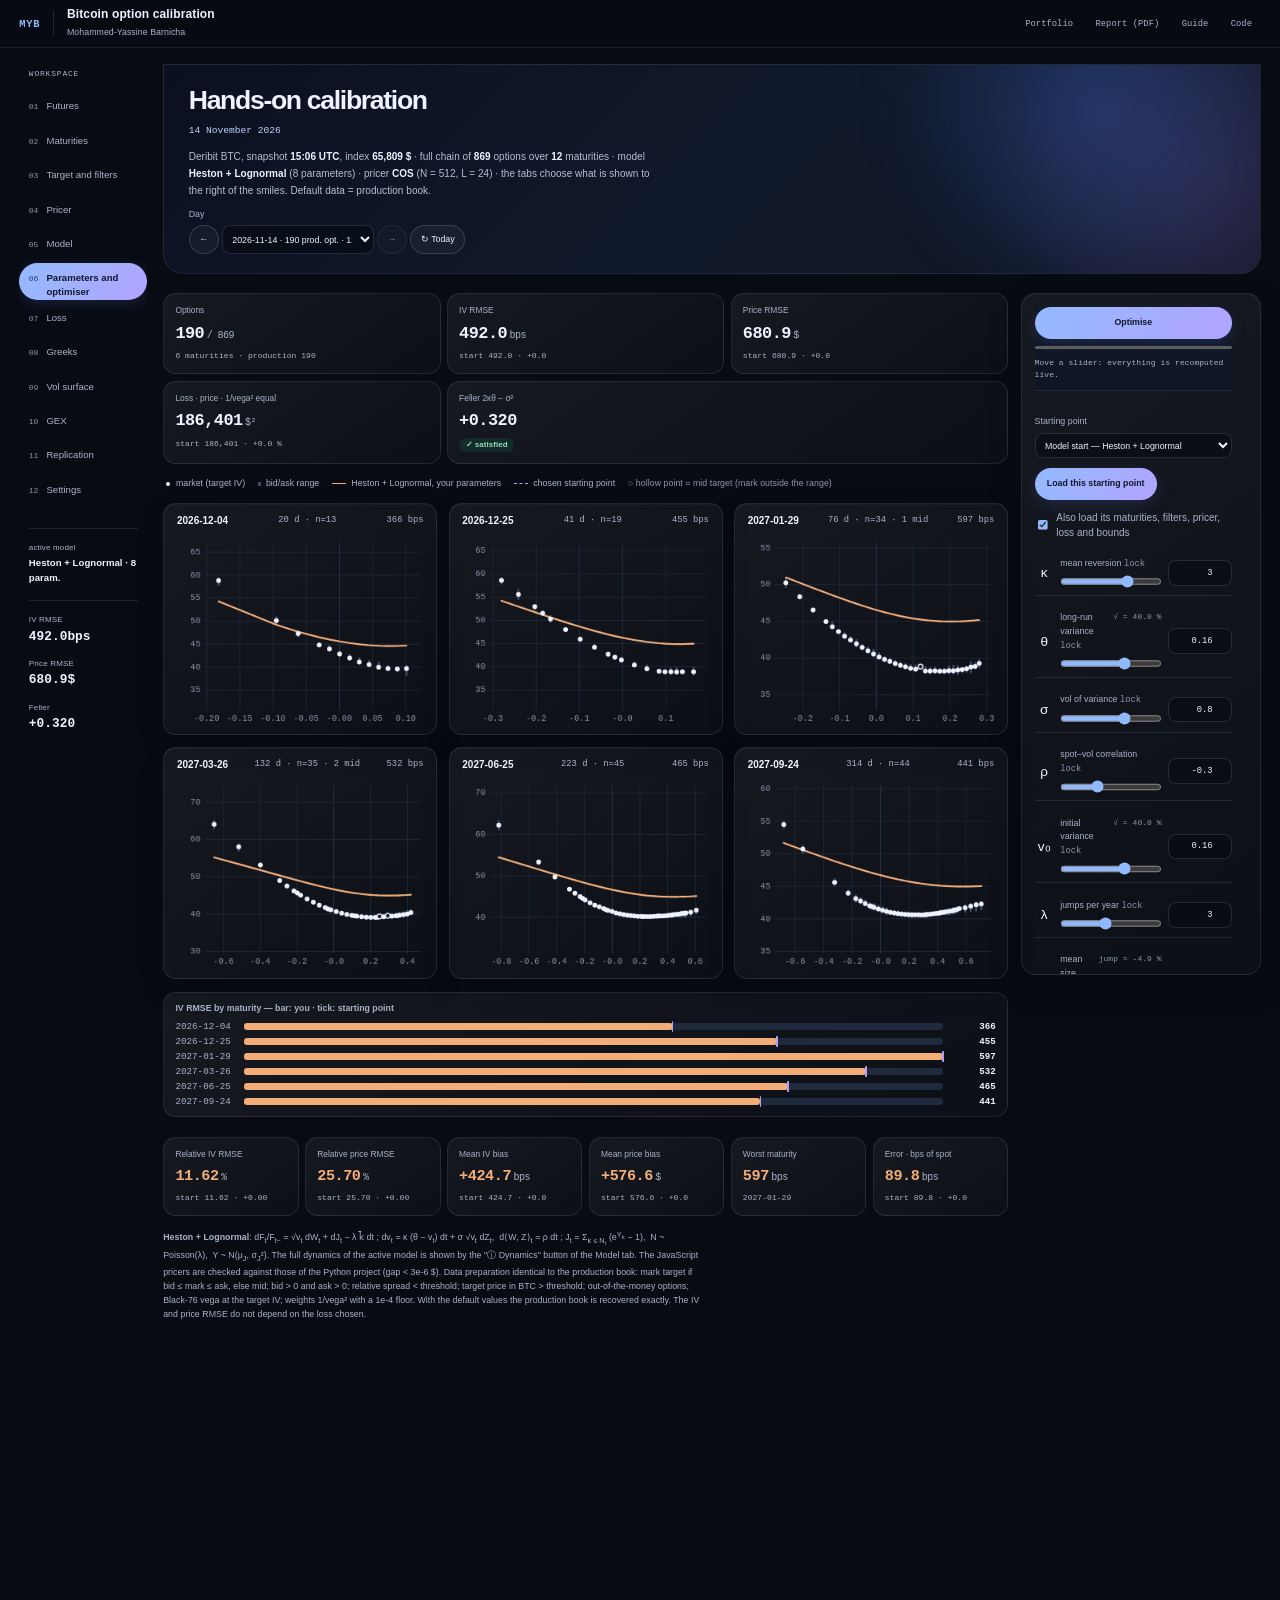
==== commit 2424089a: "Deribit snapshot of 2026-11-14" ====
--- a/index.html
+++ b/index.html
@@ -1843,8 +1843,8 @@
   return {jour: d.jour, date: d.date || d.jour.slice(0, 10), heure: d.heure || null, index: d.index,
           fichier: d.fichier || null, mats: d.mats, presets: d.presets, rows};
 }
-let D = depuisColonnes({"jour":"2026-11-13","date":"2026-11-13","heure":"16:25:56","index":68623.91,"fichier":"btc_options_snapshot_2026-11-13_162556utc.csv","mats":[{"date":"2026-11-14","jours":1},{"date":"2026-11-15","jours":2},{"date":"2026-11-16","jours":3},{"date":"2026-11-17","jours":4},{"date":"2026-11-20","jours":7},{"date":"2026-11-27","jours":14},{"date":"2026-12-04","jours":21},{"date":"2026-12-25","jours":42},{"date":"2027-01-29","jours":77},{"date":"2027-03-26","jours":133},{"date":"2027-06-25","jours":224},{"date":"2027-09-24","jours":315}],"presets":[{"id":"generique-bates-2024","nom":"Région des bons jours 2024 (médiane des calibrations < 50 bps)","groupe":"Génériques","modele":{"variance":"heston","sauts":"logn"},"p":{"kappa":3.904,"theta":0.517,"sigma":1.354,"rho":0.282,"v0":0.243,"lam":0.419,"muJ":-0.226,"sigJ":0.511}}],"cols":{"m":[0,0,0,0,0,0,0,0,0,0,0,0,0,0,0,0,0,0,0,0,0,0,0,0,0,0,0,0,0,0,0,0,0,0,0,0,0,0,0,0,0,0,0,0,1,1,1,1,1,1,1,1,1,1,1,1,1,1,1,1,1,1,1,1,1,1,1,1,1,1,1,1,1,1,1,1,1,1,1,1,1,1,1,1,1,1,1,1,1,1,1,1,1,1,1,1,1,2,2,2,2,2,2,2,2,2,2,2,2,2,2,2,2,2,2,2,2,2,2,2,2,2,2,2,2,2,2,2,2,2,2,2,2,2,2,2,2,2,2,2,2,2,2,2,2,2,2,2,2,2,2,2,2,2,2,3,3,3,3,3,3,3,3,3,3,3,3,3,3,3,3,3,3,3,3,3,3,3,3,3,3,3,3,3,3,3,3,3,3,3,3,3,3,3,3,3,3,3,3,3,3,3,4,4,4,4,4,4,4,4,4,4,4,4,4,4,4,4,4,4,4,4,4,4,4,4,4,4,4,4,4,4,4,4,4,4,4,4,4,4,4,4,4,4,4,4,4,4,4,4,4,4,4,4,4,4,4,4,4,4,4,5,5,5,5,5,5,5,5,5,5,5,5,5,5,5,5,5,5,5,5,5,5,5,5,5,5,5,5,5,5,5,5,5,5,5,5,5,5,5,5,5,5,5,5,5,5,5,5,5,5,5,5,5,5,5,5,5,5,5,5,5,5,5,5,5,5,5,5,5,5,5,5,5,5,5,5,5,5,5,5,5,5,5,5,5,6,6,6,6,6,6,6,6,6,6,6,6,6,6,6,6,6,6,6,6,6,6,6,6,6,6,6,6,6,6,6,6,6,6,6,6,6,6,6,6,6,6,7,7,7,7,7,7,7,7,7,7,7,7,7,7,7,7,7,7,7,7,7,7,7,7,7,7,7,7,7,7,7,7,7,7,7,7,7,7,7,7,7,7,7,7,7,7,7,7,7,7,7,7,7,7,7,7,7,7,7,7,7,7,7,7,7,7,7,7,7,7,7,7,7,7,7,7,7,7,7,7,7,7,7,7,7,7,7,7,7,7,7,7,7,7,7,7,7,7,7,7,7,7,7,7,7,7,7,7,7,8,8,8,8,8,8,8,8,8,8,8,8,8,8,8,8,8,8,8,8,8,8,8,8,8,8,8,8,8,8,8,8,8,8,8,8,8,8,8,8,8,8,8,8,8,8,8,8,8,8,8,8,8,8,8,8,8,8,8,8,8,8,8,8,8,8,8,8,8,8,8,8,8,8,8,8,8,8,8,8,8,8,8,8,8,8,8,8,8,8,8,8,8,8,8,8,8,8,8,8,8,9,9,9,9,9,9,9,9,9,9,9,9,9,9,9,9,9,9,9,9,9,9,9,9,9,9,9,9,9,9,9,9,9,9,9,9,9,9,9,9,9,9,9,9,9,9,9,9,9,9,9,9,9,9,9,9,9,9,9,9,9,9,9,9,9,9,9,9,9,9,9,9,9,9,9,9,9,9,9,9,9,9,9,9,9,9,9,9,9,9,9,9,9,9,9,9,9,9,9,9,9,9,9,9,10,10,10,10,10,10,10,10,10,10,10,10,10,10,10,10,10,10,10,10,10,10,10,10,10,10,10,10,10,10,10,10,10,10,10,10,10,10,10,10,10,10,10,10,10,10,10,10,10,10,10,10,10,10,10,10,10,10,10,10,10,10,10,10,10,10,10,10,10,10,10,10,10,10,10,10,10,10,10,10,10,10,10,10,10,10,10,10,10,10,10,10,10,10,10,10,10,10,10,10,10,10,10,10,10,10,10,10,11,11,11,11,11,11,11,11,11,11,11,11,11,11,11,11,11,11,11,11,11,11,11,11,11,11,11,11,11,11,11,11,11,11,11,11,11,11,11,11,11,11,11,11,11,11,11,11,11,11,11,11,11,11,11,11,11,11,11,11,11,11,11,11,11,11,11,11,11,11,11,11,11,11,11,11,11,11,11,11,11,11,11,11,11,11,11,11,11,11,11,11,11,11,11,11,11,11,11,11,11,11],"T":[0.001778990582,0.001778990582,0.001778945047,0.001778944762,0.001778990582,0.001778941242,0.001778990582,0.001778951706,0.001778990582,0.001778944762,0.001778949486,0.001778951706,0.001778990582,0.001778941591,0.001778941908,0.001778956367,0.001778935851,0.001778990582,0.001778990582,0.001778945364,0.001778990582,0.001778990582,0.001778990582,0.001778990582,0.001778990582,0.001778990582,0.001778990582,0.001778990582,0.001778990582,0.001778990582,0.001778990582,0.001778990582,0.001778990582,0.00177895865,0.00177895865,0.00177895865,0.00177895865,0.00177895865,0.00177895865,0.00177895865,0.00177895865,0.00177895865,0.00177895865,0.00177895865,0.004518684678,0.004518684678,0.004518684678,0.004518684678,0.004518684678,0.004518684678,0.004518684678,0.004518648782,0.004518684678,0.004518648782,0.004518652746,0.00451864558,0.004518652746,0.00451864558,0.00451864558,0.004518652746,0.004518652746,0.00451864558,0.004518652746,0.004518652746,0.004518652746,0.004518652746,0.004518652746,0.004518652746,0.004518652746,0.004518652746,0.004518652746,0.004518652746,0.004518652746,0.004518652746,0.004518652746,0.004518652746,0.004518652746,0.004518652746,0.004518652746,0.004518652746,0.004518652746,0.004518652746,0.004518652746,0.004518652746,0.004518652746,0.004518652746,0.004518652746,0.004518652746,0.004518652746,0.004518652746,0.004518652746,0.004518652746,0.004518652746,0.004518652746,0.004518652746,0.004518652746,0.004518620783,0.00725831491,0.007258378773,0.007258251015,0.007258378773,0.007258123288,0.007258123288,0.00725831491,0.00725834681,0.007257867738,0.00725834681,0.007258378773,0.007258123288,0.007258251015,0.007257830448,0.007258378773,0.007258363172,0.007258362189,0.007258360604,0.007258378773,0.007258338756,0.007258340373,0.007258335268,0.007258378773,0.007258337487,0.007258329211,0.00725834681,0.007258308663,0.00725834681,0.007258304826,0.007258326991,0.007258325723,0.007258332065,0.007258325723,0.00725834681,0.00725831491,0.00725834681,0.007258315227,0.00725834681,0.00725834681,0.007258326357,0.00725834681,0.007258219083,0.007258059329,0.00725834681,0.00725834681,0.00725831491,0.00725831491,0.007258282915,0.00725831491,0.007258251015,0.00725831491,0.00725831491,0.00725831491,0.00725831491,0.00725831491,0.00725831491,0.00725831491,0.00725831491,0.009998040937,0.009998040937,0.009998023624,0.009998001522,0.009998008942,0.009997986175,0.009998008942,0.009998008942,0.009998008942,0.009998008942,0.009998008942,0.009997718829,0.009998008942,0.009997997083,0.009998008942,0.009997992421,0.009998008942,0.009998008942,0.009997965531,0.009997915081,0.009997961726,0.009997940798,0.009997971556,0.009997977042,0.009997975774,0.009997968037,0.009997960394,0.009997977042,0.009997943557,0.009997977042,0.009997971334,0.009997977042,0.009997975774,0.009997977042,0.009997947679,0.00999794511,0.009997913115,0.009997977042,0.009997977042,0.009997977042,0.009997977042,0.009997977042,0.009997977042,0.00999794511,0.00999794511,0.00999794511,0.00999794511,0.0182170912,0.01821715512,0.01821715512,0.01821712319,0.01821708904,0.01821712319,0.01821712319,0.0182170912,0.01821708968,0.0182170912,0.01821712319,0.01821712319,0.01821712319,0.01821712319,0.01821712319,0.01821656072,0.01821712319,0.01821711568,0.01821712319,0.01821712319,0.01821706637,0.01821708644,0.0182170912,0.0182170912,0.0182170912,0.01821700587,0.01821699914,0.01821708996,0.0182170912,0.0182170912,0.0182170912,0.0182170912,0.0182170912,0.0182170912,0.0182170912,0.0182170274,0.0182170912,0.0182170912,0.0182170912,0.0182170912,0.0182170912,0.0182170912,0.01821705933,0.01821705933,0.01821705933,0.01821705933,0.01821705933,0.01821705933,0.01821705933,0.01821705933,0.01821705933,0.01821699547,0.01821705933,0.01821705933,0.01821705933,0.01821705933,0.01821705933,0.01821705933,0.01821705933,0.03739507766,0.03739504563,0.03739456659,0.03739507766,0.03739507766,0.03739507766,0.03739507766,0.03739507766,0.03739507766,0.03739507766,0.03739507766,0.03739507395,0.03739507766,0.03739507766,0.03739507766,0.0373950346,0.03739505013,0.03739505036,0.03739503203,0.03739505036,0.03739504874,0.03739504969,0.03739504969,0.03739504433,0.03739504433,0.03739501807,0.03739504563,0.03739503555,0.03739503361,0.037395013,0.03739498177,0.03739502759,0.0373950137,0.0373950346,0.03739502632,0.03739504433,0.03739503361,0.03739500736,0.03739503428,0.03739504433,0.03739491787,0.03739504433,0.03739503555,0.0373950137,0.0373950137,0.0373950137,0.0373950137,0.0373950137,0.0373950137,0.0373950137,0.03739498177,0.0373950137,0.0373950137,0.0373950137,0.03739498177,0.0373950137,0.0373950137,0.0373950137,0.0373950137,0.0373950137,0.0373950137,0.03739485509,0.0373950137,0.03739498177,0.03739498177,0.03739485404,0.03739498177,0.03739498177,0.03739498177,0.03739498177,0.0373944708,0.03739498177,0.03739498177,0.03739498177,0.03739498177,0.03739498177,0.03739498177,0.03739498177,0.03739498177,0.03739498177,0.03739498177,0.03739491787,0.03739498177,0.03739494984,0.03739494984,0.05657303203,0.05657303203,0.05657303203,0.05657303203,0.05657300916,0.05657300006,0.05657300006,0.05657300006,0.05657300006,0.05657299578,0.05657300006,0.0565729993,0.05657299312,0.05657299578,0.05657299578,0.05657299122,0.05657296046,0.05657300006,0.05657300006,0.05657297438,0.05657300006,0.05657295538,0.05657297152,0.05657300006,0.05657300006,0.05657300006,0.05657296141,0.05657296816,0.05657295951,0.05657293728,0.05657296816,0.0565729557,0.05657296816,0.05657296046,0.05657294714,0.05657293385,0.0565729519,0.0565729557,0.05657295285,0.05657295982,0.05657296816,0.0565729376,0.1141071509,0.1141072147,0.1141071982,0.1141072147,0.1141072016,0.1141071828,0.1141071982,0.1141071828,0.1141071195,0.114107173,0.1141071676,0.1141072147,0.1141072016,0.1141071839,0.1141071679,0.1141071824,0.114107163,0.1141071788,0.1141071543,0.1141071828,0.1141071173,0.114107055,0.1141071543,0.1141070389,0.1141071509,0.1141071664,0.1141071552,0.114107163,0.1141071824,0.1141071555,0.1141071824,0.1141071664,0.1141071433,0.1141071517,0.1141071509,0.1141071468,0.1141071274,0.1141071198,0.1141071509,0.1141071509,0.1141071509,0.1141071509,0.1141071004,0.1141071509,0.1141071509,0.1141071189,0.1141071509,0.114107121,0.1141071509,0.1141071509,0.1141071509,0.1141070744,0.1141071509,0.1141071509,0.1141071434,0.1141071173,0.1141070733,0.1141071004,0.1141070455,0.1141071189,0.1141071189,0.1141071173,0.1141071189,0.1141071189,0.1141071189,0.1141071189,0.1141070869,0.1141071004,0.1141071189,0.1141071189,0.1141071189,0.1141070869,0.1141071189,0.1141070733,0.1141071189,0.1141070711,0.1141070869,0.1141070711,0.1141070869,0.1141070396,0.1141070869,0.1141070711,0.1141070869,0.1141070711,0.1141069592,0.1141070711,0.1141070869,0.1141070869,0.1141070869,0.1141070869,0.1141070017,0.1141070869,0.1141070402,0.114107055,0.1141070356,0.114107055,0.114107055,0.114107055,0.114107055,0.114107055,0.1141069912,0.114107055,0.114107055,0.114107055,0.114107055,0.114107055,0.1141070231,0.1141070231,0.1141070231,0.209997434,0.209997434,0.209997434,0.209997434,0.209997434,0.209997343,0.209997434,0.2099974021,0.2099974021,0.2099974021,0.2099972744,0.2099974021,0.2099974021,0.2099974021,0.209997382,0.2099973804,0.2099973833,0.2099973836,0.2099973702,0.2099973557,0.2099973804,0.209997383,0.2099973826,0.2099973804,0.2099973845,0.2099973461,0.2099973702,0.2099973702,0.2099973702,0.2099973592,0.2099973636,0.2099973585,0.2099973525,0.2099973522,0.2099973522,0.209997348,0.2099973246,0.2099973702,0.209997348,0.2099973427,0.2099973382,0.2099973487,0.2099973595,0.2099973382,0.2099973702,0.2099973446,0.2099973382,0.2099973382,0.2099973382,0.2099973382,0.2099973382,0.2099973084,0.2099972105,0.2099973382,0.2099973382,0.2099973382,0.2099973039,0.2099973382,0.2099973382,0.2099973382,0.2099973382,0.2099973382,0.2099973087,0.2099973382,0.2099972425,0.2099973063,0.2099973063,0.2099973063,0.2099973063,0.2099973063,0.2099972984,0.2099973063,0.2099973007,0.2099973063,0.2099973039,0.2099973063,0.2099973039,0.2099973063,0.2099971786,0.2099973063,0.2099973063,0.2099973063,0.2099973039,0.2099972744,0.2099973063,0.2099973063,0.2099972744,0.2099972744,0.2099972744,0.2099972744,0.2099972744,0.2099972744,0.2099972744,0.2099970189,0.2099972543,0.2099972744,0.2099972744,0.2099972744,0.2099972445,0.2099972744,0.2099972358,0.3634219007,0.3634219319,0.3634218042,0.3634219319,0.3634218947,0.3634219319,0.3634219061,0.3634219319,0.3634219319,0.3634219319,0.3634219115,0.3634219,0.3634219,0.3634219,0.3634219,0.3634219,0.3634218819,0.3634219,0.3634218919,0.3634219,0.3634219,0.3634218886,0.3634218919,0.3634218843,0.363421861,0.363421848,0.3634219,0.3634219,0.3634218753,0.3634218518,0.3634218385,0.363421849,0.3634218681,0.3634215969,0.3634218681,0.3634218588,0.3634218681,0.3634218537,0.3634218284,0.3634218471,0.3634218426,0.3634218486,0.3634218382,0.3634218361,0.3634217079,0.3634218681,0.3634218407,0.3634218681,0.3634218588,0.3634218361,0.3634218327,0.3634218361,0.3634218361,0.3634218361,0.3634218361,0.3634218361,0.3634218327,0.3634218361,0.363421821,0.3634218361,0.3634217964,0.3634218361,0.3634218327,0.3634217992,0.3634218361,0.3634217967,0.3634218361,0.363421797,0.3634218361,0.3634218042,0.3634218042,0.3634217317,0.3634218042,0.3634217773,0.3634218042,0.3634218042,0.363421784,0.3634217802,0.3634218042,0.3634218042,0.3634217722,0.3634218042,0.3634217964,0.3634217698,0.3634217722,0.3634217698,0.3634217722,0.3634217802,0.3634215023,0.3634217799,0.3634218042,0.3634217722,0.3634217722,0.3634217722,0.3634217722,0.3634217501,0.3634217722,0.3634217722,0.3634217084,0.3634217722,0.3634217722,0.363421726,0.3634217722,0.3634217722,0.6127368407,0.6127368407,0.6127367999,0.6127368088,0.6127368151,0.6127368407,0.6127368002,0.6127368407,0.6127367999,0.6127367986,0.6127367979,0.6127367769,0.6127368088,0.6127367979,0.6127368088,0.6127368088,0.6127368044,0.6127366562,0.6127367793,0.6127367906,0.6127362977,0.6127367793,0.612736779,0.6127367742,0.6127367745,0.6127367742,0.6127367764,0.6127367736,0.6127367694,0.6127367736,0.6127367764,0.6127367759,0.6127367759,0.6127367665,0.6127367759,0.6127367721,0.6127367721,0.6127362342,0.6127367441,0.6127367453,0.6127367431,0.6127367444,0.6127367421,0.6127367721,0.6127367665,0.6127367428,0.6127367759,0.6127367759,0.6127367477,0.6127367086,0.6127367449,0.6127367449,0.612736741,0.6127367449,0.6127367449,0.6127367178,0.6127367175,0.6127367105,0.6127367449,0.6127367178,0.6127367449,0.6127367108,0.6127367175,0.6127367449,0.6127367125,0.6127367175,0.6127367125,0.6127367175,0.6127367449,0.6127367175,0.6127367449,0.6127367125,0.6127367125,0.6127367125,0.6127367125,0.6127366727,0.6127367125,0.6127367125,0.6127367125,0.6127367089,0.6127367125,0.6127366746,0.6127366491,0.6127366749,0.6127367125,0.6127366743,0.6127366716,0.6127366718,0.6127366491,0.612736667,0.6127366631,0.6127365741,0.6127366631,0.6127366736,0.6127366631,0.6127366736,0.6127366631,0.612736681,0.6127366631,0.6127366491,0.6127366631,0.612736681,0.6127366631,0.6127366631,0.6127366631,0.6127366736,0.6127366631,0.6127366521,0.8620517176,0.8620517176,0.8620517176,0.8620517176,0.8620517176,0.8620516857,0.8620517176,0.8620517176,0.8620517176,0.8620517176,0.8620516841,0.8620517176,0.8620516857,0.8620516838,0.8620517176,0.8620514301,0.8620516804,0.8620516857,0.8620516804,0.8620516804,0.862051674,0.8620516838,0.8620516857,0.8620516857,0.8620516756,0.8620516752,0.8620516537,0.8620516752,0.8620516804,0.8620516857,0.8620516756,0.862051654,0.8620516331,0.8620515578,0.8620516331,0.8620516531,0.8620516537,0.8620516537,0.8620516499,0.8620516537,0.8620516384,0.8620516537,0.8620516331,0.8620516537,0.862051615,0.8620516537,0.8620516346,0.8620515898,0.862051615,0.8620516537,0.8620516331,0.8620516537,0.8620516346,0.8620516537,0.8620516175,0.8620516537,0.862051615,0.8620516218,0.862051615,0.8620516218,0.8620516191,0.8620516218,0.8620516191,0.8620515578,0.8620516191,0.8620516218,0.8620516218,0.8620516218,0.8620516191,0.8620516218,0.8620515578,0.8620516218,0.8620516191,0.8620516218,0.8620515898,0.8620515898,0.8620515898,0.8620515898,0.8620515898,0.8620515898,0.8620515898,0.8620515898,0.8620515898,0.8620515898,0.8620515871,0.8620515578,0.8620515898,0.8620515259,0.8620515898,0.8620515898,0.8620515898,0.8620515898,0.8620515898,0.8620515578,0.8620515898,0.8620515898,0.8620515578,0.8620515578,0.8620515578,0.8620515578,0.8620515578,0.8620515578],"F":[68630.19,68632.82,68632.82,68632.82,68630.19,68632.82,68632.82,68632.82,68632.82,68632.61,68632.82,68632.82,68630.19,68632.82,68632.82,68632.82,68632.82,68632.82,68632.82,68632.82,68630.19,68632.82,68632.82,68632.82,68630.19,68632.82,68632.82,68632.82,68630.19,68632.82,68630.19,68632.82,68632.82,68632.61,68631.82,68632.61,68631.82,68632.61,68631.82,68631.82,68631.82,68631.82,68631.82,68632.61,68642.5,68641.51,68641.51,68641.51,68641.51,68642.5,68642.5,68650.66,68641.51,68650.66,68650.66,68650.66,68650.66,68650.66,68650.66,68650.66,68650.66,68650.66,68650.66,68650.66,68650.66,68650.66,68650.66,68650.66,68650.66,68641.51,68641.51,68641.51,68650.66,68650.66,68650.66,68650.66,68650.66,68641.51,68641.51,68650.66,68650.66,68650.66,68641.51,68650.66,68650.66,68641.51,68650.66,68650.66,68650.66,68641.51,68650.66,68650.66,68641.51,68641.51,68650.66,68650.66,68650.57,68661.12,68652.31,68661.94,68652.31,68662.01,68662.01,68661.12,68661.2,68652.21,68661.2,68652.31,68662.01,68661.94,68652.21,68652.31,68652.31,68652.31,68661.2,68652.31,68661.2,68661.2,68661.2,68652.31,68652.31,68661.12,68661.2,68661.12,68661.2,68661.12,68661.2,68661.12,68661.12,68661.2,68661.2,68661.12,68661.2,68661.12,68661.2,68661.2,68661.2,68661.2,68661.69,68665.44,68661.2,68661.2,68661.12,68661.12,68663.31,68661.12,68661.94,68661.12,68661.12,68661.12,68661.12,68661.12,68661.12,68661.12,68661.12,68676.78,68676.78,68678.94,68677.59,68677.59,68678.77,68678.77,68677.59,68678.77,68677.59,68677.59,68683.91,68678.77,68677.59,68677.59,68677.59,68678.77,68677.59,68677.59,68677.34,68677.59,68675.28,68677.59,68677.3,68675.28,68675.28,68675.28,68675.28,68675.28,68675.28,68675.28,68677.3,68675.28,68677.3,68675.28,68675.35,68677.85,68675.28,68675.28,68677.3,68677.3,68677.3,68675.28,68677.34,68677.34,68675.35,68675.35,68729.81,68729.93,68729.93,68727.94,68729.93,68727.94,68727.94,68729.81,68729.93,68729.81,68727.94,68727.94,68727.94,68727.94,68727.94,68726.03,68727.94,68729.93,68727.94,68729.93,68730.22,68730.4,68729.81,68729.81,68729.81,68729.82,68729.82,68730.4,68729.81,68729.81,68729.81,68729.81,68729.81,68729.81,68730.4,68729.95,68729.81,68730.4,68729.81,68729.81,68730.4,68729.81,68730.22,68730.22,68730.22,68730.22,68730.22,68730.22,68730.22,68730.22,68730.22,68729.82,68730.2,68730.22,68730.2,68730.22,68730.2,68730.2,68730.22,68829.52,68833.14,68828.24,68833.09,68829.52,68833.09,68829.52,68833.09,68829.52,68829.52,68833.09,68833.09,68829.52,68833.09,68829.52,68836.34,68829.52,68829.52,68836.34,68833.09,68829.52,68829.52,68829.52,68836.34,68836.34,68836.34,68836.34,68836.34,68836.34,68836.34,68834.58,68836.34,68836.56,68836.34,68836.34,68836.34,68836.34,68834.99,68836.34,68836.34,68829.9,68836.34,68836.34,68836.56,68834.99,68834.99,68834.99,68836.56,68836.56,68836.56,68834.58,68836.56,68836.56,68834.99,68834.58,68834.99,68836.56,68836.56,68836.56,68836.56,68836.56,68829.82,68836.56,68829.12,68834.58,68820.45,68834.58,68834.58,68834.58,68829.12,68841.09,68829.12,68834.58,68829.12,68834.58,68829.12,68834.58,68834.58,68834.58,68829.12,68834.58,68827.05,68834.58,68828.8,68827.18,68880.29,68880.29,68880.29,68880.29,68880.29,68878.53,68878.53,68878.53,68881.38,68881.38,68881.38,68881.38,68881.38,68881.38,68881.38,68881.38,68881.93,68878.53,68878.53,68881.38,68878.53,68881.36,68881.38,68881.38,68878.53,68878.53,68881.36,68881.36,68881.36,68881.93,68881.93,68881.93,68881.36,68881.36,68881.36,68871.66,68881.93,68881.93,68881.93,68881.93,68881.36,68881.36,69071.04,69086.91,69087.48,69086.91,69087.48,69077.04,69087.48,69077.04,69071.04,69087.48,69087.48,69087.48,69087.48,69087.48,69087.48,69077.04,69077.04,69077.04,69077.04,69077.04,69072.81,69083.27,69077.04,69083.27,69071.04,69077.04,69077.04,69077.04,69077.04,69077.04,69077.04,69077.04,69077.04,69077.04,69071.04,69071.04,69071.04,69076.96,69076.96,69076.96,69076.96,69076.96,69072.81,69071.04,69071.04,69072.81,69071.04,69076.96,69071.04,69071.04,69076.96,69077.45,69071.04,69071.04,69071.04,69072.81,69072.81,69072.81,69083.27,69072.81,69072.81,69072.81,69072.81,69072.81,69072.81,69072.81,69077.45,69072.81,69072.81,69071.02,69071.02,69077.45,69071.02,69072.81,69072.81,69077.45,69077.45,69077.45,69077.45,69077.45,69072.95,69077.45,69077.45,69077.45,69081.82,69077.45,69077.45,69077.45,69077.45,69077.45,69086.25,69077.45,69077.45,69083.27,69083.27,69077.71,69083.27,69083.27,69077.71,69083.27,69086.73,69077.71,69083.27,69077.71,69077.71,69083.27,69086.25,69086.25,69086.25,69453.71,69453.71,69453.71,69453.71,69450.66,69453.95,69450.66,69453.98,69453.98,69453.98,69459.1,69453.51,69453.98,69453.98,69453.98,69453.98,69453.98,69453.98,69449.45,69449.45,69453.98,69453.98,69453.98,69453.98,69453.98,69449.45,69449.45,69449.45,69449.45,69449.45,69449.45,69449.45,69449.45,69449.45,69449.45,69449.45,69446.76,69449.45,69449.45,69449.45,69446.76,69449.45,69449.45,69446.76,69449.45,69449.45,69446.76,69446.76,69449.22,69446.76,69446.76,69446.76,69466.2,69446.76,69446.76,69446.76,69452.74,69446.76,69446.76,69446.76,69446.76,69446.76,69449.22,69449.22,69459.1,69452.74,69452.74,69446.95,69452.74,69452.74,69452.74,69452.74,69452.74,69452.74,69452.74,69452.74,69452.74,69452.74,69465.85,69446.95,69452.74,69452.74,69452.74,69459.1,69452.74,69446.95,69452.96,69459.1,69459.1,69452.96,69459.1,69459.1,69459.1,69449.59,69459.1,69459.1,69459.1,69452.96,69459.1,69459.1,69461.1,70054.54,70060.68,70071.35,70060.68,70060.68,70060.68,70060.68,70060.68,70060.68,70060.68,70054.54,70062.67,70062.67,70062.67,70062.67,70062.67,70062.67,70062.67,70062.67,70062.67,70062.67,70062.67,70062.67,70062.67,70062.67,70067.68,70062.67,70062.67,70062.67,70062.67,70067.68,70062.79,70067.68,70054.29,70067.68,70067.68,70062.79,70067.68,70067.54,70067.68,70067.68,70067.68,70067.68,70067.54,70071.26,70067.68,70067.68,70062.79,70067.68,70067.54,70067.54,70067.54,70067.78,70067.78,70067.54,70067.78,70067.54,70067.54,70067.54,70067.54,70071.35,70067.78,70067.54,70067.54,70067.54,70067.54,70067.54,70067.78,70067.54,70071.35,70071.35,70079.04,70071.35,70071.35,70071.35,70071.35,70067.71,70071.35,70071.35,70071.35,70079.04,70071.35,70071.35,70071.35,70079.04,70067.71,70079.04,70071.35,70056.91,70071.35,70071.35,70079.04,70079.04,70071.72,70079.04,70071.72,70079.04,70079.04,70061.77,70079.04,70079.04,70071.26,70079.04,70079.04,71060.95,71060.95,71068.27,71067.92,71060.95,71060.95,71068.27,71060.95,71068.27,71068.27,71060.39,71050.96,71067.92,71060.39,71067.92,71060.39,71060.39,71043.45,71060.39,71060.39,71041.25,71060.39,71060.39,71060.39,71067.92,71060.39,71060.39,71060.39,71060.39,71060.39,71067.92,71050.96,71050.96,71050.96,71050.96,71050.96,71050.96,71041.36,71050.96,71050.96,71050.96,71050.96,71050.96,71050.96,71050.96,71050.96,71050.96,71050.96,71050.96,71039.96,71050.43,71050.43,71039.96,71039.96,71050.43,71039.96,71039.96,71039.96,71050.43,71050.43,71039.96,71050.43,71050.43,71039.96,71039.76,71050.43,71039.76,71050.43,71039.96,71039.96,71039.96,71039.64,71039.76,71039.76,71039.64,71039.64,71039.76,71039.64,71039.76,71039.64,71039.64,71039.64,71043.91,71039.64,71039.64,71039.64,71039.76,71039.64,71043.91,71039.64,71043.45,71046.08,71043.45,71043.45,71043.45,71043.45,71043.45,71039.73,71043.45,71055.53,71043.45,71043.45,71043.45,71043.45,71043.45,71043.45,71043.45,71043.45,72064.55,72064.55,72076.17,72064.55,72076.17,72076.13,72064.55,72076.17,72064.55,72064.55,72076.17,72064.55,72075.59,72064.55,72064.55,72053.48,72075.59,72076.13,72075.59,72075.59,72075.59,72075.59,72075.59,72075.59,72075.59,72075.59,72075.12,72075.59,72075.59,72075.59,72075.59,72075.59,72075.12,72051.86,72066.67,72075.59,72066.67,72066.67,72066.67,72066.67,72075.12,72066.67,72066.67,72066.67,72057.11,72066.67,72075.12,72055.23,72057.11,72075.12,72066.67,72066.67,72066.67,72066.67,72075.12,72075.12,72057.11,72066.25,72057.11,72057.11,72057.11,72057.11,72057.11,72051.86,72057.11,72057.11,72057.11,72066.25,72057.11,72057.11,72051.86,72057.11,72057.11,72057.11,72055.23,72055.23,72055.23,72055.23,72057.11,72055.23,72057.11,72055.23,72057.11,72055.23,72055.23,72055.09,72055.23,72050.45,72055.23,72055.23,72055.23,72055.23,72055.23,72051.86,72055.23,72055.23,72051.86,72051.86,72055.09,72051.86,72055.09,72051.86],"X":[68623.91,68623.91,68623.91,68623.91,68623.91,68623.91,68623.91,68623.91,68623.91,68623.91,68623.91,68623.91,68623.91,68623.91,68623.91,68623.91,68623.91,68623.91,68623.91,68623.91,68623.91,68623.91,68623.91,68623.91,68623.91,68623.91,68623.91,68623.91,68623.91,68623.91,68623.91,68623.91,68623.91,68623.12,68623.12,68623.12,68623.12,68623.12,68623.12,68623.12,68623.12,68623.12,68623.12,68623.12,68623.12,68623.12,68623.12,68623.12,68623.12,68623.12,68623.12,68632.01,68623.12,68632.01,68632.01,68632.01,68632.01,68632.01,68632.01,68632.01,68632.01,68632.01,68632.01,68632.01,68632.01,68632.01,68632.01,68632.01,68632.01,68632.01,68632.01,68632.01,68632.01,68632.01,68632.01,68632.01,68632.01,68632.01,68632.01,68632.01,68632.01,68632.01,68632.01,68632.01,68632.01,68632.01,68632.01,68632.01,68632.01,68632.01,68632.01,68632.01,68632.01,68632.01,68632.01,68632.01,68631.96,68634.12,68632.01,68630.92,68632.01,68633.34,68633.34,68634.12,68631.96,68625.05,68631.96,68632.01,68633.34,68630.92,68625.05,68632.01,68632.01,68632.01,68632.01,68632.01,68632.01,68632.01,68632.01,68632.01,68632.01,68631.96,68631.96,68631.96,68631.96,68631.96,68631.96,68631.96,68631.96,68631.96,68631.96,68634.12,68631.96,68631.96,68631.96,68631.96,68631.96,68631.96,68632.91,68640.11,68631.96,68631.96,68634.12,68634.12,68632.94,68634.12,68630.92,68634.12,68634.12,68634.12,68634.12,68634.12,68634.12,68634.12,68634.12,68634.12,68634.12,68634.12,68632.94,68632.94,68632.94,68632.94,68632.94,68632.94,68632.94,68632.94,68638.54,68632.94,68632.94,68632.94,68632.94,68632.94,68632.94,68632.94,68632.91,68632.94,68630.92,68632.94,68630.92,68630.92,68630.92,68630.92,68630.92,68630.92,68630.92,68630.92,68630.92,68630.92,68630.92,68630.92,68632.91,68633.5,68630.92,68630.92,68630.92,68630.92,68630.92,68630.92,68632.91,68632.91,68632.91,68632.91,68633.5,68630.92,68630.92,68632.91,68632.91,68632.91,68632.91,68633.5,68632.91,68633.5,68632.91,68632.91,68632.91,68632.91,68632.91,68634.03,68632.91,68632.91,68632.91,68632.91,68633.5,68633.5,68633.5,68633.5,68633.5,68633.34,68633.34,68633.5,68633.5,68633.5,68633.5,68633.5,68633.5,68633.5,68633.5,68633.34,68633.5,68633.5,68633.5,68633.5,68633.5,68633.5,68633.48,68633.48,68633.48,68633.48,68633.48,68633.48,68633.48,68633.48,68633.48,68636.91,68633.48,68633.48,68633.48,68633.48,68633.48,68633.48,68633.48,68636.91,68640.11,68633.33,68636.91,68636.91,68636.91,68636.91,68636.91,68636.91,68636.91,68636.91,68636.91,68636.91,68636.91,68636.91,68640.11,68636.91,68636.91,68640.11,68636.91,68636.91,68636.91,68636.91,68640.11,68640.11,68640.11,68640.11,68640.11,68640.11,68640.11,68633.08,68640.11,68638.54,68640.11,68640.11,68640.11,68640.11,68638.54,68640.11,68640.11,68634.31,68640.11,68640.11,68638.54,68638.54,68638.54,68638.54,68638.54,68638.54,68638.54,68633.08,68638.54,68638.54,68638.54,68633.08,68638.54,68638.54,68638.54,68638.54,68638.54,68638.54,68634.88,68638.54,68633.08,68633.08,68625.05,68633.08,68633.08,68633.08,68633.08,68646.33,68633.08,68633.08,68633.08,68633.08,68633.08,68633.08,68633.08,68633.08,68633.08,68633.08,68634.31,68633.08,68631.46,68631.46,68631.46,68631.46,68631.46,68631.46,68631.46,68634.31,68634.31,68634.31,68634.31,68634.31,68634.31,68634.31,68634.31,68634.31,68634.31,68634.31,68634.88,68634.31,68634.31,68634.31,68634.31,68634.88,68634.31,68634.31,68634.31,68634.31,68634.88,68634.88,68634.88,68634.88,68634.88,68634.88,68634.88,68634.88,68634.88,68625.05,68634.88,68634.88,68634.88,68634.88,68634.88,68634.88,68619.13,68634.88,68634.88,68634.88,68634.88,68625.05,68634.88,68625.05,68619.13,68634.88,68634.88,68634.88,68634.88,68634.88,68634.88,68625.05,68625.05,68625.05,68625.05,68625.05,68620.92,68630.98,68625.05,68630.98,68619.13,68625.05,68625.05,68625.05,68625.05,68625.05,68625.05,68625.05,68625.05,68625.05,68619.13,68619.13,68619.13,68619.13,68619.13,68619.13,68619.13,68619.13,68620.92,68619.13,68619.13,68620.92,68619.13,68619.13,68619.13,68619.13,68619.13,68625.42,68619.13,68619.13,68619.13,68620.92,68620.92,68620.92,68630.98,68620.92,68620.92,68620.92,68620.92,68620.92,68620.92,68620.92,68625.42,68620.92,68620.92,68620.92,68620.92,68625.42,68620.92,68620.92,68620.92,68625.42,68625.42,68625.42,68625.42,68625.42,68625.42,68625.42,68625.42,68625.42,68630.0,68625.42,68625.42,68625.42,68625.42,68625.42,68634.03,68625.42,68625.42,68630.98,68630.98,68630.98,68630.98,68630.98,68630.98,68630.98,68634.5,68630.98,68630.98,68630.98,68630.98,68630.98,68634.03,68634.03,68634.03,68634.03,68634.03,68634.03,68634.03,68634.03,68630.0,68634.03,68634.5,68634.5,68634.5,68639.47,68634.5,68634.5,68634.5,68634.5,68634.5,68634.5,68634.5,68630.0,68630.0,68634.5,68634.5,68634.5,68634.5,68634.5,68630.0,68630.0,68630.0,68630.0,68630.0,68630.0,68630.0,68630.0,68630.0,68630.0,68630.0,68627.54,68630.0,68630.0,68630.0,68627.54,68630.0,68630.0,68627.54,68630.0,68630.0,68627.54,68627.54,68627.54,68627.54,68627.54,68627.54,68646.33,68627.54,68627.54,68627.54,68633.33,68627.54,68627.54,68627.54,68627.54,68627.54,68627.54,68627.54,68639.47,68633.33,68633.33,68633.33,68633.33,68633.33,68633.33,68633.33,68633.33,68633.33,68633.33,68633.33,68633.33,68633.33,68646.09,68633.33,68633.33,68633.33,68633.33,68639.47,68633.33,68633.33,68639.47,68639.47,68639.47,68639.47,68639.47,68639.47,68639.47,68630.04,68639.47,68639.47,68639.47,68639.47,68639.47,68639.47,68641.44,68639.47,68639.47,68649.73,68639.47,68639.47,68639.47,68639.47,68639.47,68639.47,68639.47,68639.47,68641.44,68641.44,68641.44,68641.44,68641.44,68641.44,68641.44,68641.44,68641.44,68641.44,68641.44,68641.44,68641.44,68641.44,68646.33,68641.44,68641.44,68641.44,68641.44,68646.33,68646.33,68646.33,68633.64,68646.33,68646.33,68646.33,68646.33,68646.09,68646.33,68646.33,68646.33,68646.33,68646.09,68649.52,68646.33,68646.33,68646.33,68646.33,68646.09,68646.09,68646.09,68646.09,68646.09,68646.09,68646.09,68646.09,68646.09,68646.09,68646.09,68649.73,68646.09,68646.09,68646.09,68646.09,68646.09,68646.09,68646.09,68646.09,68649.73,68649.73,68657.05,68649.73,68649.73,68649.73,68649.73,68649.73,68649.73,68649.73,68649.73,68657.05,68649.73,68649.73,68649.73,68657.05,68649.73,68657.05,68649.73,68636.27,68649.73,68649.73,68657.05,68657.05,68657.05,68657.05,68657.05,68657.05,68657.05,68640.51,68657.05,68657.05,68649.52,68657.05,68657.05,68657.05,68657.05,68657.05,68649.52,68657.05,68657.05,68657.05,68657.05,68657.05,68657.05,68649.52,68640.51,68649.52,68649.52,68649.52,68649.52,68649.52,68633.64,68649.52,68649.52,68631.25,68649.52,68649.52,68649.52,68649.52,68649.52,68649.52,68649.52,68649.52,68649.52,68649.52,68640.51,68640.51,68640.51,68640.51,68640.51,68640.51,68632.0,68640.51,68640.51,68640.51,68640.51,68640.51,68640.51,68640.51,68640.51,68640.51,68640.51,68640.51,68630.04,68630.04,68630.04,68630.04,68630.04,68630.04,68630.04,68630.04,68630.04,68630.04,68630.04,68630.04,68630.04,68630.04,68630.04,68629.92,68630.04,68629.92,68630.04,68630.04,68630.04,68630.04,68629.92,68629.92,68629.92,68629.92,68629.92,68629.92,68629.92,68629.92,68629.92,68629.92,68629.92,68645.26,68629.92,68629.92,68629.92,68629.92,68629.92,68645.26,68629.92,68633.64,68636.27,68633.64,68633.64,68633.64,68633.64,68633.64,68633.64,68633.64,68645.26,68633.64,68633.64,68633.64,68633.64,68633.64,68633.64,68633.64,68633.64,68645.26,68645.26,68645.26,68645.26,68645.26,68644.72,68645.26,68645.26,68645.26,68645.26,68645.26,68645.26,68644.72,68645.26,68645.26,68623.67,68644.72,68644.72,68644.72,68644.72,68644.72,68644.72,68644.72,68644.72,68644.72,68644.72,68636.27,68644.72,68644.72,68644.72,68644.72,68644.72,68636.27,68622.13,68636.27,68644.72,68636.27,68636.27,68636.27,68636.27,68636.27,68636.27,68636.27,68636.27,68627.13,68636.27,68636.27,68625.36,68627.13,68636.27,68636.27,68636.27,68636.27,68636.27,68636.27,68636.27,68627.13,68627.13,68627.13,68627.13,68627.13,68627.13,68627.13,68622.13,68627.13,68627.13,68627.13,68627.13,68627.13,68627.13,68622.13,68627.13,68627.13,68627.13,68625.36,68625.36,68625.36,68625.36,68625.36,68625.36,68625.36,68625.36,68625.36,68625.36,68625.36,68622.13,68625.36,68620.74,68625.36,68625.36,68625.36,68625.36,68625.36,68622.13,68625.36,68625.36,68622.13,68622.13,68622.13,68622.13,68622.13,68622.13],"K":[63000.0,64000.0,65000.0,65000.0,66000.0,66000.0,67000.0,67000.0,67500.0,67500.0,68000.0,68000.0,68500.0,68500.0,69000.0,69000.0,69500.0,69500.0,70000.0,70000.0,70500.0,70500.0,71000.0,71000.0,71500.0,71500.0,72000.0,72000.0,72500.0,72500.0,73000.0,73500.0,74000.0,75000.0,75500.0,76000.0,76500.0,77000.0,77500.0,78000.0,79000.0,80000.0,82000.0,83000.0,63000.0,63000.0,64000.0,64000.0,65000.0,65000.0,66000.0,66000.0,67000.0,67000.0,67500.0,67500.0,68000.0,68000.0,68500.0,68500.0,69000.0,69000.0,69500.0,69500.0,70000.0,70000.0,70500.0,70500.0,71000.0,71000.0,71500.0,71500.0,72000.0,72000.0,72500.0,72500.0,73000.0,73000.0,73500.0,73500.0,74000.0,74000.0,74500.0,74500.0,75000.0,75000.0,75500.0,75500.0,76000.0,76500.0,77000.0,78000.0,79000.0,80000.0,81000.0,82000.0,83000.0,61000.0,61000.0,62000.0,62000.0,63000.0,63000.0,64000.0,64000.0,65000.0,65000.0,66000.0,66000.0,66500.0,66500.0,67000.0,67000.0,67500.0,67500.0,68000.0,68000.0,68500.0,68500.0,69000.0,69000.0,69500.0,69500.0,70000.0,70000.0,70500.0,70500.0,71000.0,71000.0,71500.0,71500.0,72000.0,72000.0,72500.0,72500.0,73000.0,73000.0,73500.0,73500.0,74000.0,74000.0,74500.0,74500.0,75000.0,75000.0,75500.0,75500.0,76000.0,76000.0,77000.0,78000.0,79000.0,80000.0,81000.0,82000.0,61000.0,61000.0,62000.0,62000.0,63000.0,63000.0,64000.0,64000.0,65000.0,65000.0,66000.0,66000.0,66500.0,66500.0,67000.0,67000.0,67500.0,67500.0,68000.0,68000.0,68500.0,68500.0,69000.0,69000.0,69500.0,69500.0,70000.0,70000.0,70500.0,70500.0,71000.0,71000.0,71500.0,71500.0,72000.0,72000.0,73000.0,73000.0,74000.0,74000.0,75000.0,75000.0,76000.0,76000.0,77000.0,78000.0,78000.0,55000.0,55000.0,60000.0,61000.0,61000.0,62000.0,62000.0,63000.0,63000.0,64000.0,64000.0,65000.0,65000.0,66000.0,66000.0,67000.0,67000.0,68000.0,68000.0,69000.0,69000.0,70000.0,70000.0,71000.0,71000.0,72000.0,72000.0,73000.0,73000.0,74000.0,74000.0,75000.0,75000.0,76000.0,76000.0,77000.0,77000.0,78000.0,78000.0,79000.0,79000.0,80000.0,80000.0,81000.0,81000.0,82000.0,82000.0,83000.0,83000.0,84000.0,84000.0,85000.0,85000.0,86000.0,86000.0,88000.0,88000.0,90000.0,90000.0,50000.0,50000.0,58000.0,58000.0,60000.0,60000.0,62000.0,64000.0,64000.0,65000.0,65000.0,66000.0,66000.0,67000.0,67000.0,68000.0,68000.0,69000.0,69000.0,70000.0,70000.0,71000.0,71000.0,72000.0,72000.0,73000.0,73000.0,74000.0,74000.0,75000.0,75000.0,76000.0,76000.0,77000.0,77000.0,78000.0,78000.0,79000.0,79000.0,80000.0,80000.0,81000.0,82000.0,82000.0,83000.0,83000.0,84000.0,84000.0,85000.0,85000.0,86000.0,86000.0,87000.0,87000.0,88000.0,88000.0,89000.0,89000.0,90000.0,90000.0,91000.0,91000.0,92000.0,92000.0,93000.0,93000.0,94000.0,94000.0,95000.0,95000.0,96000.0,96000.0,97000.0,97000.0,98000.0,98000.0,99000.0,99000.0,100000.0,100000.0,102000.0,102000.0,104000.0,105000.0,106000.0,50000.0,50000.0,55000.0,55000.0,60000.0,60000.0,62000.0,62000.0,64000.0,64000.0,65000.0,65000.0,66000.0,66000.0,67000.0,67000.0,68000.0,68000.0,69000.0,69000.0,70000.0,70000.0,71000.0,71000.0,72000.0,72000.0,73000.0,73000.0,74000.0,74000.0,75000.0,75000.0,76000.0,76000.0,77000.0,77000.0,78000.0,78000.0,80000.0,80000.0,85000.0,85000.0,20000.0,20000.0,30000.0,30000.0,35000.0,35000.0,40000.0,40000.0,45000.0,45000.0,50000.0,50000.0,52000.0,52000.0,54000.0,54000.0,55000.0,55000.0,56000.0,56000.0,58000.0,58000.0,60000.0,60000.0,62000.0,62000.0,64000.0,64000.0,65000.0,65000.0,66000.0,66000.0,68000.0,68000.0,70000.0,70000.0,72000.0,72000.0,73000.0,73000.0,74000.0,74000.0,75000.0,75000.0,76000.0,76000.0,78000.0,78000.0,80000.0,80000.0,82000.0,82000.0,84000.0,84000.0,85000.0,85000.0,86000.0,86000.0,88000.0,88000.0,90000.0,90000.0,92000.0,92000.0,94000.0,94000.0,95000.0,95000.0,96000.0,96000.0,98000.0,98000.0,100000.0,100000.0,102000.0,102000.0,104000.0,104000.0,105000.0,105000.0,106000.0,106000.0,108000.0,108000.0,110000.0,110000.0,115000.0,120000.0,120000.0,125000.0,125000.0,130000.0,130000.0,135000.0,135000.0,140000.0,140000.0,150000.0,150000.0,160000.0,170000.0,180000.0,190000.0,200000.0,210000.0,220000.0,230000.0,240000.0,250000.0,52000.0,52000.0,54000.0,54000.0,56000.0,56000.0,58000.0,58000.0,60000.0,60000.0,61000.0,61000.0,62000.0,62000.0,63000.0,63000.0,64000.0,64000.0,65000.0,65000.0,66000.0,66000.0,67000.0,67000.0,68000.0,68000.0,69000.0,69000.0,70000.0,70000.0,71000.0,71000.0,72000.0,72000.0,73000.0,73000.0,74000.0,74000.0,75000.0,76000.0,76000.0,77000.0,77000.0,78000.0,78000.0,79000.0,79000.0,80000.0,80000.0,81000.0,81000.0,82000.0,82000.0,83000.0,83000.0,84000.0,84000.0,85000.0,85000.0,86000.0,86000.0,87000.0,87000.0,88000.0,88000.0,89000.0,89000.0,90000.0,90000.0,91000.0,91000.0,92000.0,92000.0,93000.0,93000.0,94000.0,94000.0,95000.0,95000.0,96000.0,96000.0,98000.0,98000.0,100000.0,100000.0,102000.0,102000.0,104000.0,104000.0,105000.0,105000.0,106000.0,106000.0,108000.0,108000.0,110000.0,110000.0,115000.0,115000.0,120000.0,120000.0,35000.0,35000.0,40000.0,40000.0,45000.0,45000.0,50000.0,50000.0,52000.0,52000.0,54000.0,54000.0,55000.0,55000.0,56000.0,56000.0,58000.0,58000.0,60000.0,60000.0,62000.0,62000.0,64000.0,64000.0,65000.0,65000.0,66000.0,66000.0,68000.0,68000.0,70000.0,70000.0,72000.0,72000.0,74000.0,74000.0,75000.0,75000.0,76000.0,76000.0,78000.0,78000.0,80000.0,80000.0,82000.0,82000.0,84000.0,84000.0,85000.0,85000.0,86000.0,86000.0,88000.0,88000.0,90000.0,90000.0,92000.0,92000.0,94000.0,94000.0,95000.0,95000.0,96000.0,96000.0,98000.0,98000.0,100000.0,100000.0,102000.0,102000.0,104000.0,104000.0,105000.0,105000.0,106000.0,106000.0,108000.0,108000.0,110000.0,110000.0,112000.0,112000.0,115000.0,115000.0,120000.0,120000.0,125000.0,125000.0,130000.0,130000.0,140000.0,140000.0,150000.0,150000.0,160000.0,160000.0,170000.0,170000.0,180000.0,180000.0,190000.0,190000.0,200000.0,200000.0,30000.0,30000.0,40000.0,40000.0,45000.0,45000.0,50000.0,50000.0,52000.0,52000.0,54000.0,54000.0,55000.0,55000.0,56000.0,56000.0,58000.0,58000.0,60000.0,60000.0,62000.0,62000.0,64000.0,64000.0,65000.0,65000.0,66000.0,66000.0,68000.0,68000.0,70000.0,70000.0,72000.0,72000.0,74000.0,74000.0,76000.0,76000.0,78000.0,78000.0,80000.0,80000.0,82000.0,82000.0,84000.0,84000.0,85000.0,85000.0,86000.0,86000.0,88000.0,88000.0,90000.0,90000.0,92000.0,92000.0,94000.0,94000.0,95000.0,95000.0,96000.0,96000.0,98000.0,98000.0,100000.0,100000.0,102000.0,102000.0,104000.0,104000.0,105000.0,105000.0,106000.0,106000.0,108000.0,108000.0,110000.0,110000.0,112000.0,112000.0,114000.0,114000.0,115000.0,115000.0,116000.0,116000.0,120000.0,120000.0,125000.0,125000.0,130000.0,130000.0,135000.0,135000.0,140000.0,140000.0,150000.0,150000.0,160000.0,160000.0,170000.0,170000.0,180000.0,180000.0,190000.0,190000.0,200000.0,200000.0,35000.0,35000.0,40000.0,40000.0,50000.0,50000.0,55000.0,55000.0,60000.0,60000.0,62000.0,62000.0,64000.0,64000.0,65000.0,65000.0,66000.0,66000.0,68000.0,68000.0,70000.0,70000.0,72000.0,72000.0,74000.0,74000.0,76000.0,76000.0,78000.0,78000.0,80000.0,80000.0,82000.0,82000.0,84000.0,84000.0,86000.0,86000.0,88000.0,88000.0,90000.0,90000.0,92000.0,92000.0,94000.0,94000.0,95000.0,95000.0,96000.0,96000.0,98000.0,98000.0,100000.0,100000.0,102000.0,102000.0,104000.0,104000.0,105000.0,105000.0,106000.0,106000.0,108000.0,108000.0,110000.0,110000.0,112000.0,112000.0,114000.0,114000.0,115000.0,115000.0,116000.0,116000.0,118000.0,118000.0,120000.0,120000.0,125000.0,125000.0,130000.0,130000.0,135000.0,135000.0,140000.0,140000.0,150000.0,150000.0,160000.0,160000.0,170000.0,170000.0,180000.0,180000.0,190000.0,190000.0,200000.0,200000.0,210000.0,210000.0,220000.0,220000.0],"r":[0.05143878056,0.07297941929,0.07298128733,0.07298129903,0.05143878056,0.07298144343,0.07297941929,0.07298101414,0.07297941929,0.0712613101,0.0729811052,0.07298101414,0.05143878056,0.07298142912,0.07298141612,0.07298082291,0.07298166459,0.07297941929,0.07297941929,0.07298127432,0.05143878056,0.07297941929,0.07297941929,0.07297941929,0.05143878056,0.07297941929,0.07297941929,0.07297941929,0.05143878056,0.07297941929,0.05143878056,0.07297941929,0.07297941929,0.07773200523,0.07126157405,0.07773200523,0.07126157405,0.07773200523,0.07126157405,0.07126157405,0.07126157405,0.07126157405,0.07126157405,0.07773200523,0.06248991857,0.05929813674,0.05929813674,0.05929813674,0.05929813674,0.06248991857,0.06248991857,0.06012907609,0.05929813674,0.06012907609,0.06012902335,0.06012911871,0.06012902335,0.06012911871,0.06012911871,0.06012902335,0.06012902335,0.06012911871,0.06012902335,0.06012902335,0.06012902335,0.06012902335,0.06012902335,0.06012902335,0.06012902335,0.03063076645,0.03063076645,0.03063076645,0.06012902335,0.06012902335,0.06012902335,0.06012902335,0.06012902335,0.03063076645,0.03063076645,0.06012902335,0.06012902335,0.06012902335,0.03063076645,0.06012902335,0.06012902335,0.03063076645,0.06012902335,0.06012902335,0.06012902335,0.03063076645,0.06012902335,0.06012902335,0.03063076645,0.03063076645,0.06012902335,0.06012902335,0.0600005459,0.05418791966,0.0407441697,0.06225752634,0.0407441697,0.05754101593,0.05754101593,0.05418791966,0.0586841413,0.05451953148,0.0586841413,0.0407441697,0.05754101593,0.06225752634,0.0545198116,0.0407441697,0.04074425728,0.0407442628,0.05858365955,0.0407441697,0.05858383589,0.05858382284,0.05858386405,0.0407441697,0.04074440146,0.05852375877,0.0586841413,0.05852392445,0.0586841413,0.05852395539,0.05868430154,0.0585237869,0.05852373576,0.05868431179,0.0586841413,0.05418791966,0.0586841413,0.05852387153,0.0586841413,0.0586841413,0.05868430667,0.0586841413,0.05776134037,0.05083426919,0.0586841413,0.0586841413,0.05418791966,0.05418791966,0.06095119532,0.05418791966,0.06225752634,0.05418791966,0.05418791966,0.05418791966,0.05418791966,0.05418791966,0.05418791966,0.05418791966,0.05418791966,0.06214854082,0.06214854082,0.06529438855,0.06504807251,0.06504802424,0.06676667696,0.06676652492,0.06504802424,0.06676652492,0.06504802424,0.06504802424,0.06609313144,0.06676652492,0.0650481014,0.06504802424,0.06504813172,0.06676652492,0.06504802424,0.06504830667,0.06472825849,0.06504833143,0.06462801832,0.06504826747,0.06756971453,0.06462779223,0.06462784225,0.06462789165,0.06462778403,0.06462800049,0.06462778403,0.06462782093,0.06756971453,0.06462779223,0.06756971453,0.06462797384,0.06182981868,0.06461120484,0.06462778403,0.06462778403,0.06756971453,0.06756971453,0.06756971453,0.06462778403,0.06472806408,0.06472806408,0.06182981868,0.06182981868,0.07697534958,0.0791344531,0.0791344531,0.07595354163,0.07754308868,0.07595354163,0.07595354163,0.07697534958,0.07754308598,0.07697534958,0.07595354163,0.07595354163,0.07595354163,0.07595354163,0.07595354163,0.07353448078,0.07595354163,0.0775429753,0.07595354163,0.07754294331,0.07730291503,0.07744659225,0.07697534958,0.07697534958,0.07697534958,0.07711166679,0.07711169524,0.07744657728,0.07697534958,0.07697534958,0.07697534958,0.07697534958,0.07697534958,0.07697534958,0.07744657202,0.07721540502,0.07697534958,0.07744657202,0.07697534958,0.07697534958,0.07744657202,0.07697534958,0.07731894106,0.07731894106,0.07731894106,0.07731894106,0.07731894106,0.07731894106,0.07731894106,0.07731894106,0.07731894106,0.07425645492,0.07730296741,0.07731894106,0.07730296741,0.07731894106,0.07730296741,0.07730296741,0.07731894106,0.07493729588,0.07509704086,0.07583585793,0.07632426813,0.07493729588,0.07632426813,0.07493729588,0.07632426813,0.07493729588,0.07493729588,0.07632426813,0.0763242757,0.07493729588,0.07632426813,0.07493729588,0.07634022685,0.07493735103,0.07493735059,0.07634023209,0.07632432386,0.07493735383,0.07493735192,0.07493735192,0.07634020697,0.07634020697,0.07634026057,0.07634020432,0.0763402249,0.07634022885,0.07634027093,0.07839556443,0.07634024115,0.07703739899,0.07634022685,0.07634024374,0.07634020697,0.07634022885,0.07642749353,0.07634022749,0.07634020697,0.07609825728,0.07634020697,0.0763402249,0.07703739899,0.07642748057,0.07642748057,0.07642748057,0.07703739899,0.07703739899,0.07703739899,0.07839556443,0.07703739899,0.07703739899,0.07642748057,0.07839556443,0.07642748057,0.07703739899,0.07703739899,0.07703739899,0.07703739899,0.07703739899,0.07584521824,0.07703739899,0.0762743241,0.07839556443,0.07603481257,0.07839556443,0.07839556443,0.07839556443,0.0762743241,0.07576344224,0.0762743241,0.07839556443,0.0762743241,0.07839556443,0.0762743241,0.07839556443,0.07839556443,0.07839556443,0.0762743241,0.07839556443,0.07499096026,0.07839556443,0.07678127188,0.07615185705,0.0639711186,0.0639711186,0.0639711186,0.0639711186,0.06397114445,0.06278547984,0.06278547984,0.06278547984,0.06351685936,0.06351686417,0.06351685936,0.06351686022,0.06351686716,0.06351686417,0.06351686417,0.0635168693,0.06351124494,0.06278547984,0.06278547984,0.0635168882,0.06278547984,0.0633649782,0.0635168914,0.06351685936,0.06278547984,0.06278547984,0.06336497145,0.06336496389,0.06336497358,0.06351127096,0.06351123629,0.06351125028,0.06336496389,0.06336497252,0.06336498744,0.06340742787,0.06351125455,0.06351125028,0.06351125348,0.06351124565,0.06336496389,0.06336499813,0.05752646784,0.05752850002,0.05760081268,0.05752850002,0.05760081097,0.0575316549,0.05760081268,0.0575316549,0.05752648368,0.05760082539,0.05760082811,0.05760080433,0.05760081097,0.05760081992,0.05760082795,0.05753165512,0.05753166489,0.0575316569,0.05753166929,0.0575316549,0.05752245155,0.05756482181,0.05753166929,0.05756482996,0.05752646784,0.05753166318,0.05753166881,0.05753166489,0.05753165512,0.05753166865,0.05753165512,0.05753166318,0.05753167484,0.05753167057,0.05752646784,0.0575264699,0.05752647969,0.05827757764,0.05827756175,0.05827756175,0.05827756175,0.05827756175,0.05752246007,0.05752646784,0.05752646784,0.05752245076,0.05752646784,0.05827757699,0.05752646784,0.05752646784,0.05827756175,0.05753647512,0.05752646784,0.05752646784,0.05752647163,0.05752245155,0.05752247372,0.05752246007,0.05756482661,0.05752245076,0.05752245076,0.05752245155,0.05752245076,0.05752245076,0.05752245076,0.05752245076,0.05753646877,0.05752246007,0.05752245076,0.05729533944,0.05729533944,0.05753646877,0.05729533944,0.05752247372,0.05752245076,0.05753647675,0.05753646877,0.05753647675,0.05753646877,0.05753649264,0.0569655455,0.05753647675,0.05753646877,0.05753647675,0.05750606554,0.05753647675,0.05753646877,0.05753646877,0.05753646877,0.05753646877,0.05755341939,0.05753646877,0.05753649232,0.05756482181,0.05756483162,0.05685946822,0.05756482181,0.05756482181,0.05685946822,0.05756482181,0.05755430038,0.05685946822,0.05756482181,0.05685946822,0.05685946822,0.05756482181,0.05755340861,0.05755340861,0.05755340861,0.05653407948,0.05653407948,0.05653407948,0.05653407948,0.05632495738,0.05683017672,0.05632495738,0.05651999067,0.05651999067,0.05651999067,0.05652624047,0.05648776601,0.05651999067,0.05651999067,0.05651999609,0.05651999651,0.05651999575,0.05651999566,0.0565216263,0.05652163021,0.05651999651,0.05651999583,0.05651999592,0.05651999651,0.05651999541,0.05652163277,0.0565216263,0.0565216263,0.0565216263,0.05652162926,0.05652162807,0.05652162944,0.05652163107,0.05652163115,0.05652163115,0.05652163226,0.05650788156,0.0565216263,0.05652163226,0.05652163371,0.0565078779,0.05652163209,0.05652162919,0.0565078779,0.0565216263,0.0565216332,0.0565078779,0.0565078779,0.05667655714,0.0565078779,0.0565078779,0.05650788593,0.05653709448,0.0565078779,0.0565078779,0.0565078779,0.05651617542,0.0565078779,0.0565078779,0.0565078779,0.0565078779,0.0565078779,0.05667656511,0.05667655714,0.05652624904,0.05651617478,0.05651617478,0.05611917199,0.05651617478,0.05651617478,0.05651617692,0.05651617478,0.05651617629,0.05651617478,0.05651617542,0.05651617478,0.05651617542,0.05651617478,0.05652975894,0.05611917199,0.05651617478,0.05651617478,0.05651617542,0.05652624047,0.05651617478,0.05611917199,0.05610527666,0.05652624047,0.05652624047,0.05610527666,0.05652624047,0.05652624047,0.05652624047,0.05652854485,0.05652624587,0.05652624047,0.05652624047,0.05610527666,0.05652624852,0.05652624047,0.05652669482,0.05615057261,0.05639172594,0.05639950382,0.05639172594,0.05639173171,0.05639172594,0.05639172994,0.05639172594,0.05639172594,0.05639172594,0.05615057095,0.0563909144,0.0563909144,0.0563909144,0.0563909144,0.0563909144,0.0563909172,0.0563909144,0.05639091565,0.0563909144,0.0563909144,0.05639091616,0.05639091565,0.05639091684,0.05639092044,0.05639165887,0.0563909144,0.0563909144,0.05639091823,0.05639092188,0.05639166035,0.05619961716,0.05639165576,0.05637452344,0.05639165576,0.0563916572,0.0561996142,0.05639165799,0.05639578417,0.05639165902,0.05639165971,0.05639165877,0.0563916604,0.05639578297,0.0564044018,0.05639165576,0.05639166,0.0561996142,0.0563916572,0.05639578297,0.05639578351,0.05639578297,0.056405208,0.056405208,0.05639578297,0.056405208,0.05639578351,0.05639578297,0.05639578532,0.05639578297,0.05639950502,0.056405208,0.05639578351,0.05639578869,0.05639578297,0.05639578908,0.05639578297,0.05640521407,0.05639578297,0.05639950382,0.05639950382,0.05640809106,0.05639950382,0.05639950799,0.05639950382,0.05639950382,0.05625656449,0.05639950754,0.05639950382,0.05639950382,0.05640808477,0.05639950382,0.05639950502,0.05639950916,0.05640808477,0.0562565667,0.05640808477,0.05639950754,0.05637200716,0.05639950759,0.05639950382,0.05640808477,0.05640808477,0.05612065306,0.05640808477,0.05612065648,0.05640808477,0.05640808477,0.05639287862,0.05640808477,0.05640808477,0.056404399,0.05640808477,0.05640808477,0.05616462963,0.05616462963,0.05633273957,0.05650370403,0.05616463198,0.05616462963,0.05633273954,0.05616462963,0.05633273957,0.05633273969,0.056330775,0.05632839768,0.05650370403,0.056330775,0.05650370403,0.056330774,0.0563307744,0.05631924874,0.05633077671,0.05633077567,0.05632557434,0.05633077671,0.05633077674,0.05633077718,0.05650370719,0.05633077718,0.05633077697,0.05633077724,0.05633077762,0.05633077724,0.05650370701,0.05632839777,0.05632839777,0.05632839864,0.05632839777,0.05632839812,0.05632839812,0.05631027259,0.0563284007,0.05632840058,0.05632840078,0.05632840067,0.05632840087,0.05632839812,0.05632839864,0.05632840081,0.05632839777,0.05632839777,0.05632840036,0.05632467483,0.05656518421,0.05656518421,0.05632467184,0.05632467149,0.05656518421,0.05632467397,0.056324674,0.05632467465,0.05656518421,0.0565651867,0.05632467149,0.05656518736,0.05656518673,0.05632467149,0.0563229334,0.05656518673,0.0563229334,0.05656518673,0.05632467149,0.056324674,0.05632467149,0.05632017659,0.0563229334,0.0563229334,0.05632017659,0.05632018025,0.0563229334,0.05632017659,0.0563229334,0.05632017692,0.05632017659,0.05632018008,0.05605353081,0.05632018005,0.05632017659,0.05632018011,0.05632293716,0.05632018033,0.05605353081,0.05632018078,0.0563192481,0.05631713506,0.0563192481,0.05631924714,0.0563192481,0.05631924714,0.0563192481,0.05623378774,0.0563192481,0.05632044392,0.0563192481,0.05631924646,0.0563192481,0.0563192481,0.0563192481,0.05631924714,0.0563192481,0.05631924911,0.05638891521,0.05638891521,0.05657594729,0.05638891521,0.05657594729,0.05658443101,0.05638891521,0.05657594729,0.05638891521,0.05638891521,0.05657594949,0.05638891521,0.05657573999,0.05638891742,0.05638891521,0.05657562927,0.05657574033,0.05658443101,0.05657574033,0.05657574033,0.05657574076,0.05657574011,0.05657573999,0.05657573999,0.05657574065,0.05657574067,0.05671098249,0.05657574067,0.05657574033,0.05657573999,0.05657574065,0.05657574206,0.05671098385,0.05657557209,0.05657497615,0.05657574213,0.05657497479,0.05657497479,0.05657497504,0.05657497479,0.0567109835,0.05657497479,0.05657497615,0.05657497479,0.05657556996,0.05657497479,0.05671098375,0.05657522491,0.05657556996,0.05671098249,0.05657497615,0.05657497479,0.05657497605,0.05657497479,0.05671098487,0.05671098249,0.05657556996,0.05672270198,0.05657556996,0.05657556951,0.05657556968,0.05657556951,0.05657556968,0.05657557209,0.05657556968,0.05657556951,0.05657556951,0.05672270198,0.05657556968,0.05657556951,0.05657557209,0.05657556951,0.05657556968,0.05657556951,0.05657522491,0.05657522491,0.05657522491,0.05657522491,0.0566054908,0.05657522491,0.0566054908,0.05657522491,0.0566054908,0.05657522491,0.05657522509,0.05662757341,0.05657522491,0.05657637069,0.05657522491,0.05657522491,0.05657522491,0.05657522491,0.05657522491,0.05657557209,0.05657522491,0.05657522491,0.05657557209,0.05657557209,0.05662757341,0.05657557209,0.05662757341,0.05657557209],"c":[0,0,1,0,1,0,1,0,1,0,1,0,1,0,1,0,1,0,1,0,1,0,1,0,1,0,1,0,1,0,0,0,0,0,0,0,0,0,0,0,0,0,0,0,1,0,1,0,1,0,1,0,1,0,1,0,1,0,1,0,1,0,1,0,1,0,1,0,1,0,1,0,1,0,1,0,1,0,1,0,1,0,1,0,1,0,1,0,0,0,0,0,0,0,0,0,0,1,0,1,0,1,0,1,0,1,0,1,0,1,0,1,0,1,0,1,0,1,0,1,0,1,0,1,0,1,0,1,0,1,0,1,0,1,0,1,0,1,0,1,0,1,0,1,0,1,0,1,0,0,0,0,0,0,0,1,0,1,0,1,0,1,0,1,0,1,0,1,0,1,0,1,0,1,0,1,0,1,0,1,0,1,0,1,0,1,0,1,0,1,0,1,0,1,0,1,0,1,0,1,1,0,1,0,1,1,0,1,0,1,0,1,0,1,0,1,0,1,0,1,0,1,0,1,0,1,0,1,0,1,0,1,0,1,0,1,0,1,0,1,0,1,0,1,0,1,0,1,0,1,0,1,0,1,0,1,0,1,0,1,0,1,0,1,0,1,0,1,1,0,1,0,1,0,1,0,1,0,1,0,1,0,1,0,1,0,1,0,1,0,1,0,1,0,1,0,1,0,1,0,1,0,1,1,0,1,0,1,0,1,0,1,0,1,0,1,0,1,0,1,0,1,0,1,0,1,0,1,0,1,0,1,0,1,0,1,0,1,0,1,0,1,0,1,1,1,1,0,1,0,1,0,1,0,1,0,1,0,1,0,1,0,1,0,1,0,1,0,1,0,1,0,1,0,1,0,1,0,1,0,1,0,1,0,1,0,1,0,1,0,1,0,1,0,1,0,1,0,1,0,1,0,1,0,1,0,1,0,1,0,1,0,1,0,1,0,1,0,1,0,1,0,1,0,1,0,1,0,1,0,1,0,1,0,1,0,1,0,1,0,1,0,1,0,1,0,1,0,1,0,1,0,1,0,1,0,1,0,1,0,1,0,1,0,1,0,1,0,1,0,1,0,1,0,1,1,0,1,0,1,0,1,0,1,0,1,0,0,0,0,0,0,0,0,0,0,0,1,0,1,0,1,0,1,0,1,0,1,0,1,0,1,0,1,0,1,0,1,0,1,0,1,0,1,0,1,0,1,0,1,0,1,0,1,0,0,1,0,1,0,1,0,1,0,1,0,1,0,1,0,1,0,1,0,1,0,1,0,1,0,1,0,1,0,1,0,1,0,1,0,1,0,1,0,1,0,1,0,1,0,1,0,1,0,1,0,1,0,1,0,1,0,1,0,1,0,1,0,1,0,1,0,1,0,1,0,1,0,1,0,1,0,1,0,1,0,1,0,1,0,1,0,1,0,1,0,1,0,1,0,1,0,1,0,1,0,1,0,1,0,1,0,1,0,1,0,1,0,1,0,1,0,1,0,1,0,1,0,1,0,1,0,1,0,1,0,1,0,1,0,1,0,1,0,1,0,1,0,1,0,1,0,1,0,1,0,1,0,1,0,1,0,1,0,1,0,1,0,1,0,1,0,1,0,1,0,1,0,1,0,1,0,1,0,1,0,1,0,1,0,1,0,1,0,1,0,1,0,1,0,1,0,1,0,1,0,1,0,1,0,1,0,1,0,1,0,1,0,1,0,1,0,1,0,1,0,1,0,1,0,1,0,1,0,1,0,1,0,1,0,1,0,1,0,1,0,1,0,1,0,1,0,1,0,1,0,1,0,1,0,1,0,1,0,1,0,1,0,1,0,1,0,1,0,1,0,1,0,1,0,1,0,1,0,1,0,1,0,1,0,1,0,1,0,1,0,1,0,1,0,1,0,1,0,1,0,1,0,1,0,1,0,1,0,1,0,1,0,1,0,1,0,1,0,1,0,1,0,1,0,1,0,1,0,1,0,1,0,1,0,1,0,1,0,1,0,1,0,1,0,1,0,1,0,1,0,1,0,1,0,1,0,1,0,1,0,1,0,1,0,1,0,1,0,1,0,1,0,1,0,1,0],"mark":[0.0001,0.0001,0.0531,0.0002,0.0387,0.0004,0.0247,0.001,0.0181,0.0017,0.0121,0.0029,0.0071,0.0053,0.0037,0.0091,0.0016,0.0143,0.0006,0.0206,0.0002,0.0276,0.0002,0.0348,0.0001,0.042,0.0001,0.0493,0.0001,0.0565,0.0638,0.0711,0.0784,0.0928,0.1001,0.1074,0.1147,0.122,0.1293,0.1365,0.1511,0.1657,0.1948,0.2094,0.0823,0.0001,0.0678,0.0002,0.0534,0.0004,0.0393,0.0008,0.0257,0.0018,0.0194,0.0027,0.0137,0.0043,0.0089,0.0068,0.0053,0.0105,0.0028,0.0153,0.0014,0.0212,0.0007,0.0278,0.0004,0.0348,0.0002,0.0419,0.0002,0.0491,0.0001,0.0564,0.0001,0.0637,0.0001,0.0709,0.0001,0.0782,0.0001,0.0854,0.0001,0.0927,0.0001,0.1,0.1073,0.1146,0.1218,0.1364,0.151,0.1655,0.1801,0.1947,0.2092,0.1116,0.0001,0.0972,0.0002,0.0828,0.0004,0.0684,0.0006,0.0543,0.001,0.0404,0.0018,0.0339,0.0024,0.0274,0.0034,0.0215,0.0048,0.0162,0.0067,0.0116,0.0094,0.0079,0.013,0.0051,0.0174,0.003,0.0226,0.0018,0.0287,0.001,0.0352,0.0005,0.042,0.0004,0.0491,0.0003,0.0563,0.0002,0.0635,0.0001,0.0706,0.0001,0.078,0.0001,0.0853,0.0001,0.0924,0.0001,0.0997,0.0001,0.1071,0.1216,0.1362,0.1508,0.1653,0.1799,0.1945,0.112,0.0003,0.0977,0.0005,0.0834,0.0008,0.0693,0.0012,0.0555,0.002,0.0422,0.0032,0.0359,0.0042,0.0299,0.0055,0.0243,0.0072,0.0192,0.0094,0.0148,0.0122,0.0111,0.0158,0.008,0.02,0.0056,0.0249,0.0038,0.0303,0.0025,0.0363,0.0016,0.0427,0.0011,0.0494,0.0005,0.0634,0.0003,0.0778,0.0001,0.0922,0.0001,0.1067,0.0001,0.0001,0.1358,0.2,0.0002,0.1279,0.1137,0.0012,0.0996,0.0016,0.0857,0.0023,0.0722,0.0033,0.0592,0.005,0.0469,0.0072,0.0357,0.0106,0.0261,0.0154,0.018,0.0219,0.0116,0.0301,0.0071,0.0401,0.0042,0.0518,0.0024,0.0645,0.0013,0.078,0.0008,0.092,0.0005,0.1063,0.0005,0.1208,0.0004,0.1352,0.0003,0.1497,0.0003,0.1642,0.0002,0.1787,0.0002,0.1932,0.0002,0.2078,0.0002,0.2223,0.0002,0.2369,0.0001,0.2514,0.0001,0.2804,0.0001,0.3095,0.2739,0.0003,0.159,0.0017,0.1311,0.0028,0.104,0.0782,0.0081,0.0663,0.0107,0.0551,0.014,0.0448,0.0182,0.0356,0.0235,0.0275,0.03,0.0207,0.0377,0.0151,0.0466,0.0108,0.0568,0.0075,0.0681,0.0053,0.0804,0.0036,0.0932,0.0024,0.1066,0.0017,0.1204,0.0012,0.1345,0.0009,0.1487,0.0008,0.163,0.0006,0.0005,0.1918,0.0004,0.2063,0.0004,0.2208,0.0003,0.2352,0.0003,0.2498,0.0003,0.2643,0.0003,0.2788,0.0003,0.2933,0.0003,0.3078,0.0003,0.3224,0.0003,0.3368,0.0003,0.3515,0.0002,0.3658,0.0002,0.3803,0.0002,0.3949,0.0002,0.4094,0.0002,0.4239,0.0002,0.4384,0.0002,0.4529,0.0002,0.482,0.0001,0.0001,0.0001,0.2751,0.0009,0.2037,0.0021,0.1344,0.0054,0.1081,0.0082,0.0836,0.0127,0.0722,0.0158,0.0615,0.0197,0.0517,0.0243,0.0427,0.0299,0.0347,0.0364,0.0278,0.044,0.0219,0.0526,0.0171,0.0623,0.0131,0.0729,0.01,0.0843,0.0076,0.0964,0.0057,0.109,0.0042,0.1221,0.0032,0.1356,0.0019,0.1633,0.0006,0.2346,0.7107,0.0002,0.5662,0.0005,0.4942,0.0008,0.4223,0.0013,0.3506,0.002,0.2799,0.0036,0.252,0.0047,0.2244,0.006,0.2108,0.0069,0.1973,0.0079,0.1707,0.0103,0.1453,0.0138,0.1211,0.0185,0.0986,0.025,0.0882,0.029,0.0784,0.0337,0.0607,0.0449,0.0457,0.059,0.0337,0.0758,0.0287,0.0853,0.0243,0.0954,0.0204,0.1061,0.0173,0.1175,0.0123,0.1413,0.0087,0.1667,0.0062,0.1934,0.0046,0.2204,0.0039,0.2344,0.0034,0.2485,0.0026,0.2765,0.002,0.3049,0.0016,0.3334,0.0013,0.3621,0.0012,0.3766,0.0011,0.3909,0.0009,0.4197,0.0008,0.4485,0.0007,0.4774,0.0007,0.5063,0.0006,0.5208,0.0006,0.5352,0.0005,0.5641,0.0004,0.593,0.0004,0.0003,0.7376,0.0002,0.8096,0.0002,0.8823,0.0002,0.9545,0.0001,1.0269,0.0001,1.1716,1.3163,1.4607,1.6058,1.7505,1.8953,2.0401,2.1848,2.3293,2.4741,2.6188,0.2612,0.0099,0.2349,0.0124,0.2092,0.0155,0.1845,0.0196,0.1609,0.0248,0.1496,0.0279,0.1387,0.0314,0.1282,0.0353,0.1181,0.0396,0.1084,0.0443,0.0993,0.0495,0.0906,0.0553,0.0823,0.0614,0.0746,0.0681,0.0673,0.0752,0.0607,0.083,0.0546,0.0913,0.049,0.1,0.0438,0.1093,0.119,0.0349,0.1292,0.0311,0.1398,0.0277,0.1507,0.0246,0.1621,0.0219,0.1737,0.0195,0.1857,0.0173,0.1978,0.0154,0.2104,0.0137,0.2233,0.0123,0.2361,0.0109,0.2491,0.0098,0.2624,0.0087,0.2758,0.0078,0.2894,0.0071,0.3031,0.0064,0.3167,0.0057,0.3304,0.0053,0.3445,0.0047,0.3583,0.0043,0.3719,0.0039,0.3863,0.0033,0.4144,0.0028,0.4427,0.0024,0.471,0.002,0.4995,0.002,0.5138,0.0018,0.528,0.0015,0.5565,0.0013,0.5852,0.001,0.6568,0.0008,0.7285,0.5042,0.0038,0.4353,0.0062,0.3674,0.0099,0.3019,0.0157,0.2766,0.019,0.252,0.0229,0.24,0.0251,0.2283,0.0277,0.2055,0.0334,0.1838,0.0403,0.1634,0.0484,0.1443,0.0579,0.1353,0.0631,0.1266,0.0687,0.1104,0.0811,0.0958,0.0949,0.0828,0.1106,0.0713,0.1275,0.066,0.1365,0.0611,0.1458,0.0522,0.1655,0.0445,0.1863,0.0379,0.2083,0.0322,0.2312,0.0298,0.243,0.0275,0.2549,0.0233,0.2793,0.0198,0.3044,0.0168,0.33,0.0144,0.356,0.0133,0.3692,0.0123,0.3825,0.0107,0.4094,0.0092,0.4365,0.0079,0.4636,0.0068,0.4911,0.0064,0.505,0.006,0.5188,0.0053,0.5467,0.0046,0.5745,0.0041,0.6025,0.0034,0.6447,0.0026,0.7152,0.002,0.786,0.0016,0.857,0.0011,0.9992,0.0008,1.1416,0.0006,1.2841,0.0005,1.4268,0.0004,1.5694,0.0004,1.7116,0.0003,1.8547,0.5832,0.0054,0.4494,0.0123,0.385,0.0183,0.3236,0.0272,0.3001,0.0319,0.2774,0.0373,0.2663,0.0403,0.2555,0.0436,0.2346,0.0509,0.2147,0.0591,0.1957,0.0684,0.1783,0.0789,0.1699,0.0846,0.1618,0.0906,0.1464,0.1033,0.1322,0.1172,0.1192,0.1323,0.1072,0.1485,0.0964,0.166,0.0864,0.184,0.0775,0.2032,0.0695,0.2233,0.0622,0.2442,0.0589,0.2549,0.0557,0.266,0.0498,0.2884,0.0447,0.3114,0.04,0.3348,0.0358,0.3588,0.034,0.371,0.0322,0.3833,0.0289,0.4082,0.026,0.4334,0.0234,0.459,0.021,0.4848,0.02,0.4978,0.019,0.5109,0.0172,0.5373,0.0155,0.5637,0.0141,0.5905,0.0127,0.6172,0.0122,0.6307,0.0117,0.6443,0.0096,0.6986,0.0076,0.767,0.0061,0.8356,0.0051,0.9055,0.004,0.9748,0.0028,1.1143,0.0021,1.2544,0.0016,1.3946,0.0012,1.535,0.0008,1.6754,0.0008,1.8161,0.5263,0.012,0.4627,0.0178,0.3433,0.0372,0.2895,0.0528,0.2414,0.074,0.2237,0.0841,0.207,0.0951,0.199,0.1011,0.1913,0.1071,0.1763,0.1199,0.1624,0.1337,0.1494,0.1485,0.1373,0.1641,0.1264,0.1809,0.116,0.1984,0.1065,0.2166,0.0978,0.2357,0.0898,0.2553,0.0823,0.2755,0.0756,0.2965,0.0693,0.318,0.0636,0.3401,0.0585,0.3627,0.0562,0.3744,0.0537,0.3856,0.0494,0.409,0.0454,0.4328,0.0418,0.4569,0.0384,0.4814,0.0369,0.4937,0.0354,0.5061,0.0326,0.5314,0.0301,0.5563,0.0278,0.5817,0.0256,0.6073,0.0246,0.6202,0.0237,0.6331,0.0218,0.6592,0.0202,0.6854,0.0167,0.7512,0.0137,0.8176,0.0115,0.8847,0.0096,0.9525,0.0071,1.0888,0.0051,1.2253,0.0038,1.3627,0.0029,1.501,0.0023,1.6387,0.0018,1.7774,0.0015,1.9159,0.0013,2.0544],"bid":[0.0,0.0,0.051,0.0001,0.0365,0.0004,0.023,0.0008,0.016,0.0015,0.0115,0.0027,0.0065,0.005,0.0034,0.008,0.0014,0.013,0.0004,0.0185,0.0001,0.0255,0.0,0.033,0.0,0.04,0.0,0.0475,0.0,0.0545,0.062,0.069,0.0765,0.091,0.098,0.1055,0.1125,0.12,0.1275,0.1345,0.149,0.1635,0.1925,0.2075,0.0805,0.0,0.066,0.0001,0.0515,0.0003,0.037,0.0007,0.023,0.0016,0.0185,0.0025,0.013,0.004,0.0085,0.006,0.0049,0.0095,0.0025,0.014,0.0012,0.019,0.0005,0.026,0.0002,0.033,0.0001,0.04,0.0001,0.047,0.0,0.0545,0.0001,0.0615,0.0,0.069,0.0,0.076,0.0,0.0835,0.0,0.091,0.0,0.098,0.1055,0.1125,0.12,0.1345,0.149,0.1635,0.1775,0.1925,0.207,0.11,0.0001,0.0955,0.0002,0.081,0.0003,0.0665,0.0005,0.052,0.0009,0.0385,0.0016,0.032,0.0022,0.0265,0.0031,0.0205,0.0045,0.0155,0.006,0.011,0.009,0.0075,0.012,0.0049,0.016,0.0028,0.0215,0.0016,0.0265,0.0009,0.033,0.0004,0.04,0.0003,0.047,0.0002,0.0545,0.0001,0.0615,0.0,0.069,0.0,0.076,0.0,0.0835,0.0,0.0905,0.0,0.098,0.0,0.105,0.1195,0.134,0.149,0.1635,0.178,0.1925,0.1105,0.0003,0.096,0.0005,0.0815,0.0007,0.0675,0.0011,0.0535,0.0018,0.0405,0.003,0.034,0.004,0.029,0.005,0.0235,0.007,0.0185,0.009,0.0145,0.0115,0.0105,0.015,0.0075,0.019,0.005,0.0235,0.0034,0.029,0.0022,0.0345,0.0014,0.041,0.0009,0.0475,0.0004,0.0615,0.0002,0.076,0.0001,0.0905,0.0,0.105,0.0,0.0,0.134,0.198,0.0002,0.126,0.112,0.0012,0.0975,0.0017,0.084,0.0022,0.0705,0.0032,0.0575,0.0048,0.0455,0.007,0.035,0.0105,0.0255,0.015,0.0175,0.0215,0.011,0.0295,0.0065,0.039,0.0039,0.0505,0.0021,0.0625,0.0012,0.0765,0.0007,0.0905,0.0004,0.1045,0.0004,0.119,0.0003,0.1335,0.0002,0.148,0.0002,0.1625,0.0001,0.177,0.0001,0.1915,0.0001,0.206,0.0001,0.2205,0.0001,0.235,0.0,0.249,0.0,0.2785,0.0,0.3075,0.272,0.0002,0.1575,0.0016,0.1295,0.0027,0.102,0.076,0.0075,0.0655,0.0105,0.054,0.014,0.044,0.018,0.035,0.023,0.027,0.0295,0.0205,0.037,0.0145,0.0455,0.0105,0.0555,0.007,0.066,0.0049,0.078,0.0032,0.091,0.0024,0.104,0.0015,0.118,0.0011,0.132,0.0008,0.146,0.0007,0.161,0.0005,0.0004,0.1895,0.0003,0.204,0.0003,0.218,0.0002,0.2325,0.0002,0.247,0.0002,0.2615,0.0001,0.2765,0.0002,0.2905,0.0002,0.305,0.0002,0.3195,0.0001,0.334,0.0002,0.349,0.0001,0.3635,0.0001,0.3775,0.0001,0.392,0.0001,0.4065,0.0001,0.4215,0.0001,0.4355,0.0001,0.4505,0.0001,0.479,0.0,0.0,0.0,0.2735,0.0008,0.202,0.0019,0.1325,0.005,0.106,0.008,0.082,0.0125,0.071,0.0155,0.0605,0.019,0.051,0.024,0.042,0.0295,0.034,0.036,0.0275,0.0435,0.0215,0.052,0.0165,0.061,0.0125,0.0705,0.0095,0.082,0.007,0.094,0.005,0.1065,0.0039,0.12,0.0029,0.133,0.0016,0.1605,0.0005,0.232,0.7095,0.0001,0.565,0.0003,0.493,0.0006,0.4205,0.0012,0.349,0.0019,0.278,0.0035,0.25,0.0045,0.2225,0.0055,0.209,0.0065,0.1955,0.0075,0.169,0.01,0.1435,0.0135,0.119,0.018,0.0975,0.0245,0.0875,0.0285,0.0775,0.0335,0.06,0.0445,0.045,0.0585,0.033,0.075,0.028,0.084,0.0235,0.094,0.02,0.104,0.0165,0.115,0.0115,0.139,0.008,0.164,0.0055,0.19,0.0042,0.2175,0.0038,0.2315,0.0031,0.245,0.0025,0.2735,0.0018,0.3015,0.0014,0.33,0.0011,0.359,0.001,0.373,0.001,0.3875,0.0008,0.416,0.0007,0.445,0.0006,0.4735,0.0006,0.5025,0.0004,0.517,0.0005,0.531,0.0003,0.56,0.0004,0.5885,0.0003,0.0002,0.733,0.0001,0.805,0.0001,0.8775,0.0001,0.9495,0.0001,1.021,0.0,1.166,1.3105,1.4545,1.598,1.744,1.8865,2.0315,2.175,2.319,2.4635,2.6065,0.258,0.0095,0.233,0.012,0.2065,0.015,0.1825,0.019,0.159,0.0245,0.1475,0.0275,0.137,0.031,0.1265,0.035,0.1165,0.039,0.1075,0.044,0.0985,0.049,0.0895,0.055,0.0815,0.061,0.074,0.0675,0.0665,0.0745,0.06,0.0825,0.054,0.0905,0.0485,0.0995,0.043,0.1075,0.1175,0.0345,0.1275,0.0305,0.1375,0.027,0.1485,0.024,0.1595,0.021,0.171,0.019,0.183,0.0165,0.195,0.015,0.2075,0.013,0.22,0.0115,0.233,0.0105,0.246,0.009,0.2595,0.008,0.2725,0.0075,0.286,0.0065,0.2995,0.006,0.3135,0.005,0.327,0.0049,0.3405,0.0044,0.3545,0.004,0.3685,0.0036,0.3825,0.003,0.4105,0.0025,0.4385,0.0021,0.467,0.0018,0.4955,0.0018,0.51,0.0015,0.524,0.0013,0.553,0.0011,0.581,0.0008,0.653,0.0007,0.724,0.502,0.0037,0.433,0.006,0.366,0.0095,0.3,0.0155,0.274,0.0185,0.2495,0.0225,0.2375,0.025,0.2265,0.0275,0.203,0.033,0.182,0.04,0.1625,0.048,0.1435,0.0575,0.1345,0.0625,0.1255,0.068,0.11,0.0805,0.095,0.0945,0.082,0.1095,0.0705,0.1265,0.065,0.1355,0.0605,0.145,0.0515,0.1635,0.044,0.1845,0.037,0.206,0.0315,0.2285,0.0295,0.24,0.027,0.252,0.0225,0.2765,0.019,0.301,0.016,0.3265,0.014,0.3525,0.0125,0.366,0.0115,0.379,0.01,0.4055,0.0085,0.4325,0.0075,0.46,0.0065,0.4875,0.006,0.501,0.0055,0.515,0.0049,0.5425,0.0043,0.5705,0.0038,0.5985,0.0032,0.6405,0.0023,0.711,0.0018,0.781,0.0015,0.852,0.001,0.994,0.0008,1.1325,0.0005,1.275,0.0004,1.4175,0.0002,1.5585,0.0003,1.701,0.0002,1.844,0.5805,0.0049,0.4475,0.012,0.383,0.018,0.322,0.027,0.2985,0.0315,0.2755,0.037,0.265,0.04,0.254,0.043,0.233,0.05,0.2135,0.0585,0.1945,0.068,0.177,0.0785,0.169,0.084,0.161,0.09,0.1455,0.103,0.1315,0.1165,0.1185,0.1315,0.1065,0.1475,0.0955,0.1645,0.0855,0.1825,0.0765,0.202,0.0685,0.2215,0.0615,0.242,0.058,0.253,0.055,0.2635,0.049,0.2855,0.044,0.308,0.039,0.3315,0.035,0.355,0.033,0.3675,0.0315,0.3795,0.028,0.4045,0.0255,0.4295,0.0225,0.455,0.0205,0.481,0.0195,0.494,0.0185,0.507,0.0165,0.5325,0.015,0.5595,0.0135,0.5855,0.012,0.6125,0.0115,0.626,0.011,0.6395,0.009,0.693,0.0075,0.761,0.0055,0.8295,0.0046,0.9,0.0037,0.969,0.0026,1.1035,0.002,1.241,0.0015,1.3825,0.001,1.523,0.0006,1.6625,0.0006,1.802,0.5245,0.0115,0.4605,0.0175,0.342,0.0365,0.2855,0.052,0.24,0.073,0.222,0.083,0.2055,0.094,0.1975,0.1,0.1895,0.106,0.175,0.119,0.161,0.133,0.148,0.1475,0.136,0.1635,0.1255,0.179,0.115,0.1965,0.1055,0.215,0.0965,0.234,0.0885,0.253,0.0815,0.273,0.0745,0.293,0.0685,0.314,0.0625,0.3365,0.0575,0.3595,0.055,0.3675,0.053,0.3795,0.0485,0.405,0.0445,0.4285,0.041,0.452,0.0375,0.476,0.036,0.488,0.0345,0.5005,0.032,0.526,0.0295,0.5515,0.027,0.5755,0.025,0.6035,0.024,0.616,0.023,0.629,0.021,0.653,0.0195,0.681,0.016,0.744,0.013,0.8095,0.0105,0.8795,0.009,0.943,0.007,1.0765,0.005,1.212,0.0034,1.3495,0.0026,1.482,0.0019,1.6205,0.0014,1.757,0.0013,1.897,0.0011,2.0285],"ask":[0.0001,0.0002,0.055,0.0003,0.0405,0.0005,0.0265,0.0011,0.02,0.0018,0.0135,0.003,0.0075,0.0055,0.0037,0.0095,0.0016,0.015,0.0007,0.0225,0.0003,0.03,0.0002,0.0365,0.0002,0.0445,0.0001,0.051,0.0001,0.059,0.0655,0.073,0.0805,0.095,0.102,0.1095,0.117,0.124,0.1315,0.1385,0.1535,0.168,0.197,0.212,0.084,0.0002,0.0695,0.0003,0.055,0.0005,0.041,0.0009,0.0275,0.0019,0.0205,0.0029,0.0145,0.0044,0.0095,0.007,0.0055,0.011,0.0029,0.016,0.0014,0.0235,0.0007,0.03,0.0004,0.0365,0.0003,0.0445,0.0002,0.051,0.0002,0.0585,0.0002,0.0655,0.0002,0.0735,0.0001,0.08,0.0001,0.0875,0.0001,0.095,0.0001,0.102,0.1095,0.1165,0.124,0.1385,0.153,0.168,0.1825,0.197,0.2115,0.1135,0.0002,0.099,0.0003,0.0845,0.0005,0.07,0.0007,0.056,0.0011,0.0425,0.002,0.0355,0.0026,0.0285,0.0036,0.0225,0.0049,0.017,0.007,0.012,0.0095,0.008,0.0135,0.0055,0.018,0.0031,0.0235,0.0018,0.0305,0.001,0.0375,0.0005,0.0445,0.0004,0.051,0.0003,0.0585,0.0002,0.0655,0.0002,0.073,0.0002,0.08,0.0001,0.0875,0.0001,0.0945,0.0001,0.102,0.0001,0.109,0.124,0.1385,0.153,0.1675,0.182,0.197,0.114,0.0004,0.0995,0.0006,0.085,0.0009,0.071,0.0014,0.0575,0.0021,0.044,0.0034,0.0375,0.0044,0.031,0.006,0.025,0.0075,0.02,0.0095,0.015,0.0125,0.0115,0.016,0.008,0.021,0.006,0.0255,0.0038,0.031,0.0025,0.0385,0.0017,0.045,0.0011,0.052,0.0005,0.0655,0.0003,0.08,0.0002,0.0945,0.0001,0.109,0.0001,0.0001,0.138,0.2015,0.0003,0.1295,0.115,0.0014,0.101,0.0018,0.0875,0.0025,0.074,0.0036,0.0605,0.0055,0.048,0.0075,0.0365,0.011,0.0265,0.016,0.0185,0.0225,0.012,0.031,0.0075,0.0415,0.0042,0.0535,0.0024,0.0665,0.0014,0.08,0.0009,0.094,0.0006,0.1085,0.0005,0.123,0.0004,0.1375,0.0003,0.152,0.0003,0.1665,0.0002,0.181,0.0002,0.196,0.0002,0.2105,0.0002,0.225,0.0002,0.2395,0.0002,0.2535,0.0001,0.2835,0.0001,0.3125,0.2755,0.0004,0.161,0.0019,0.133,0.003,0.106,0.08,0.0085,0.067,0.011,0.056,0.0145,0.0455,0.0185,0.036,0.024,0.028,0.0305,0.021,0.038,0.0155,0.047,0.011,0.058,0.008,0.07,0.0055,0.0825,0.0037,0.0955,0.0026,0.109,0.0017,0.1225,0.0013,0.137,0.0009,0.1515,0.0008,0.166,0.0007,0.0006,0.194,0.0005,0.2085,0.0004,0.223,0.0004,0.2375,0.0004,0.252,0.0003,0.2665,0.0004,0.281,0.0003,0.2965,0.0003,0.311,0.0003,0.3255,0.0003,0.34,0.0003,0.3545,0.0003,0.369,0.0003,0.3835,0.0003,0.398,0.0003,0.4125,0.0003,0.4265,0.0002,0.441,0.0002,0.4565,0.0002,0.485,0.0002,0.0002,0.0002,0.2765,0.001,0.2055,0.0022,0.1365,0.006,0.11,0.0085,0.0855,0.013,0.0735,0.016,0.0625,0.02,0.0525,0.0245,0.043,0.03,0.035,0.037,0.028,0.0445,0.022,0.0535,0.0175,0.0635,0.0135,0.0745,0.01,0.0865,0.008,0.0985,0.006,0.111,0.0043,0.125,0.0033,0.1375,0.002,0.166,0.0006,0.2375,0.7115,0.0003,0.567,0.0006,0.4955,0.001,0.4235,0.0014,0.352,0.0022,0.2815,0.0039,0.254,0.0049,0.226,0.0065,0.2125,0.0075,0.199,0.0085,0.1725,0.011,0.147,0.014,0.123,0.019,0.0995,0.0255,0.089,0.0295,0.079,0.034,0.061,0.0455,0.046,0.0595,0.034,0.0765,0.029,0.0865,0.0245,0.0965,0.021,0.108,0.0175,0.1205,0.0125,0.1435,0.009,0.1695,0.0065,0.196,0.0046,0.2235,0.004,0.237,0.0034,0.2515,0.0027,0.2795,0.0021,0.308,0.0017,0.3365,0.0014,0.3655,0.0013,0.38,0.0012,0.3935,0.001,0.4235,0.0009,0.452,0.0008,0.4805,0.0007,0.5095,0.0007,0.5245,0.0007,0.5385,0.0006,0.5675,0.0006,0.5965,0.0005,0.0004,0.742,0.0003,0.8135,0.0003,0.8865,0.0003,0.96,0.0002,1.033,0.0002,1.177,1.323,1.47,1.615,1.759,1.9035,2.05,2.1945,2.34,2.4835,2.6285,0.2635,0.0105,0.237,0.013,0.211,0.016,0.1865,0.02,0.163,0.0255,0.1515,0.0285,0.1405,0.032,0.1295,0.0355,0.1195,0.04,0.109,0.045,0.0995,0.05,0.091,0.0555,0.0825,0.062,0.075,0.0685,0.0675,0.076,0.061,0.0835,0.055,0.092,0.049,0.1005,0.044,0.111,0.1205,0.035,0.131,0.0315,0.1415,0.028,0.1525,0.025,0.1645,0.022,0.177,0.0195,0.188,0.0175,0.2,0.0155,0.213,0.014,0.2255,0.0125,0.239,0.011,0.252,0.0095,0.265,0.009,0.2785,0.008,0.2925,0.0075,0.306,0.0065,0.3195,0.006,0.3335,0.0055,0.3475,0.0048,0.3615,0.0044,0.3755,0.004,0.3895,0.0034,0.418,0.0029,0.446,0.0025,0.475,0.0022,0.503,0.002,0.518,0.0019,0.532,0.0017,0.561,0.0015,0.589,0.0012,0.6615,0.0009,0.7335,0.506,0.004,0.437,0.0065,0.369,0.0105,0.304,0.016,0.2785,0.0195,0.254,0.0235,0.242,0.0255,0.23,0.0285,0.207,0.034,0.1855,0.041,0.1645,0.049,0.1455,0.0585,0.136,0.0635,0.127,0.0695,0.111,0.0815,0.096,0.0955,0.083,0.111,0.0715,0.128,0.0665,0.137,0.0615,0.1465,0.0525,0.1675,0.045,0.1885,0.038,0.2105,0.0325,0.2335,0.03,0.245,0.028,0.257,0.0235,0.2815,0.02,0.307,0.017,0.3325,0.015,0.359,0.0135,0.3725,0.0125,0.3855,0.011,0.4125,0.0095,0.4395,0.0085,0.4675,0.007,0.495,0.007,0.509,0.0065,0.523,0.0055,0.55,0.0048,0.579,0.0042,0.607,0.0036,0.6485,0.0028,0.7195,0.002,0.7905,0.0017,0.862,0.0013,1.011,0.0009,1.153,0.0007,1.2965,0.0006,1.441,0.0006,1.584,0.0004,1.7275,0.0004,1.8715,0.5845,0.006,0.451,0.013,0.387,0.019,0.325,0.028,0.3015,0.0325,0.2785,0.038,0.2675,0.041,0.257,0.0445,0.236,0.0515,0.216,0.06,0.197,0.0695,0.179,0.08,0.1705,0.0855,0.1625,0.0915,0.147,0.1045,0.133,0.1185,0.12,0.1335,0.108,0.15,0.097,0.167,0.087,0.186,0.078,0.2055,0.07,0.2255,0.0625,0.2465,0.0595,0.2575,0.056,0.2685,0.0505,0.291,0.045,0.3145,0.0405,0.3375,0.036,0.3625,0.0345,0.374,0.0325,0.3865,0.0295,0.4115,0.0265,0.437,0.024,0.4625,0.0215,0.489,0.0205,0.502,0.0195,0.5145,0.0175,0.541,0.016,0.568,0.0145,0.594,0.013,0.6215,0.0125,0.6345,0.012,0.6485,0.01,0.703,0.008,0.7725,0.0065,0.841,0.0055,0.9115,0.0043,0.9805,0.0031,1.125,0.0023,1.266,0.0017,1.408,0.0013,1.5475,0.0011,1.6895,0.0009,1.8305,0.5285,0.013,0.4645,0.0185,0.345,0.038,0.294,0.0535,0.243,0.075,0.225,0.085,0.208,0.096,0.2,0.102,0.194,0.1085,0.177,0.121,0.1635,0.135,0.1505,0.15,0.138,0.1655,0.127,0.1825,0.117,0.2,0.1075,0.219,0.0985,0.238,0.0905,0.258,0.083,0.28,0.076,0.3015,0.07,0.3225,0.064,0.346,0.059,0.367,0.057,0.383,0.054,0.392,0.0495,0.416,0.0455,0.438,0.042,0.4625,0.0385,0.4875,0.037,0.5,0.0355,0.512,0.033,0.5375,0.0305,0.563,0.028,0.59,0.026,0.617,0.025,0.6275,0.024,0.642,0.022,0.6665,0.0205,0.693,0.017,0.761,0.014,0.8295,0.012,0.896,0.01,0.964,0.0075,1.1105,0.0055,1.2485,0.0041,1.387,0.0032,1.5265,0.0026,1.6675,0.0021,1.808,0.0017,1.9475,0.0015,2.0885],"iv_mark":[0.8531931272,0.7138218131,0.6171526287,0.6331555054,0.5354158506,0.5422656903,0.4495934688,0.4615565047,0.415723323,0.4254979543,0.386404209,0.3878325902,0.3631459689,0.3700049877,0.3555917736,0.3587509929,0.3472790789,0.3527799318,0.3458983264,0.3572767673,0.3491888417,0.3976361834,0.4228990136,0.4568827962,0.446020922,0.5039292854,0.5101387827,0.5804793822,0.5734911259,0.6082710367,0.6563569391,0.7544916281,0.826803829,0.7506679798,0.8075747797,0.91996102,0.9761545037,1.07306357,1.128952227,0.8182450734,1.158300284,1.334978122,1.374736295,1.624059037,0.5354923009,0.5362480093,0.4857840496,0.4930626027,0.4358306561,0.4465432912,0.3952530674,0.3957901303,0.3469804953,0.3491857181,0.3205238719,0.3236403085,0.3032493979,0.3064987921,0.2894394094,0.2929927124,0.2817135038,0.2860042802,0.2741764749,0.280079205,0.2747046885,0.2838609181,0.2819166675,0.2970369212,0.2993013069,0.3061098474,0.3095067151,0.3225042951,0.3523903909,0.3789955512,0.3581479851,0.4276849122,0.3968911332,0.4387092357,0.4356460099,0.497216175,0.4722651061,0.5436062394,0.509740829,0.5554567487,0.5452067818,0.5208087521,0.5808723741,0.6460696783,0.6909292244,0.6615716912,0.7351591822,0.8239446401,0.8121323082,0.7693615511,1.031201721,1.117050995,1.138160239,0.4797937922,0.5621751962,0.5293813594,0.5383842535,0.5023424552,0.5159847191,0.4546632606,0.4676438829,0.4334849296,0.424880476,0.3829149975,0.3860160323,0.3650375072,0.3632913706,0.3456711374,0.3485069627,0.3310368737,0.3353074618,0.3189928502,0.3205274168,0.3058825334,0.3102529989,0.3003352913,0.3013983439,0.2938908159,0.2966220641,0.286155926,0.2901699759,0.288805618,0.2948877097,0.2889308256,0.2985619962,0.2862646708,0.302722116,0.3117013293,0.3215459834,0.3315891985,0.3468541966,0.3438761963,0.3677529051,0.342478144,0.3557605758,0.3717005154,0.4197827011,0.4009639666,0.4559452632,0.4295298479,0.4361198648,0.4576755274,0.4627584289,0.4854318084,0.5343837295,0.5666461757,0.6383584437,0.708752321,0.7322557847,0.8031954723,0.8725236512,0.5296894771,0.5534244766,0.5189269733,0.5275424824,0.488974643,0.4975497153,0.4575542348,0.459622645,0.4270841622,0.430795588,0.3962219932,0.3963201056,0.3819419487,0.3826932009,0.3689771481,0.3698362071,0.356203442,0.3578565384,0.3453050858,0.3470077907,0.3380700376,0.337311769,0.3330452874,0.3331227287,0.3274740344,0.3272349874,0.3237334179,0.3240399447,0.3212405715,0.3188076406,0.3196610317,0.3186035801,0.3190166364,0.3187987826,0.3264059112,0.3184265646,0.3392303743,0.3299545612,0.3680819272,0.3673819108,0.3651243678,0.3793477505,0.4128727391,0.3999064989,0.4591516545,0.5045017093,0.4322683568,0.6913299778,0.6780117694,0.5461941247,0.5239294117,0.5192648127,0.4962526681,0.4892625489,0.4683437022,0.4667010697,0.4467488344,0.4434124144,0.4268442552,0.4281239885,0.406806803,0.4066042847,0.3907496827,0.3912389134,0.3800031538,0.3782474182,0.3689452487,0.3684409605,0.3580858985,0.3585225989,0.3522989481,0.3515911456,0.3514112904,0.3519911976,0.352721821,0.3515453936,0.3536424143,0.354834204,0.3660623002,0.3635307009,0.3789515858,0.3825432824,0.4195515689,0.4156732658,0.4439660594,0.4303088179,0.4626545225,0.4586709333,0.4982193253,0.4810236548,0.5064645257,0.499799362,0.5392013155,0.5128550795,0.5712890744,0.5642272886,0.6027638694,0.5743333566,0.6336738095,0.6261403912,0.6161342724,0.6334854209,0.6718784692,0.6036231331,0.7258501892,0.6549744168,0.6950741357,0.6865049477,0.5200048661,0.5215352293,0.4864405109,0.4858170504,0.4542954065,0.4214352356,0.4235377592,0.4110938942,0.4119572154,0.3992856817,0.399954874,0.3889509839,0.389119941,0.3798957297,0.3799719746,0.3719162761,0.3728959928,0.364787709,0.364988687,0.3586471399,0.3581650903,0.3546404739,0.3552822406,0.3514368662,0.3535111596,0.3539855973,0.3558694579,0.3541983854,0.3551253584,0.3547236973,0.3593914144,0.3612913214,0.3658696666,0.3676628702,0.3774073658,0.3779178608,0.3881300707,0.398137525,0.3911739997,0.4066377506,0.4209276738,0.4292321886,0.4320693243,0.4477187013,0.4555728802,0.471850332,0.4613372395,0.4771680293,0.4833945951,0.5110582447,0.5049530732,0.524782366,0.5262462794,0.5418439628,0.5470755341,0.5635213469,0.5676161161,0.5792646664,0.5878280108,0.5876897104,0.6077237064,0.5657590823,0.6273670669,0.5849024106,0.6181812438,0.620572693,0.6365408418,0.5743449811,0.6544807338,0.6318074827,0.6724852691,0.634854769,0.6900862186,0.6339146459,0.7074496559,0.6954510833,0.7245825763,0.6046125027,0.7581830693,0.6298026528,0.7396758257,0.7550504157,0.7701463867,0.6581833032,0.6480895889,0.5578989114,0.553529915,0.4708041848,0.468885853,0.440981573,0.4403307306,0.417113408,0.4166302649,0.406701368,0.4060349827,0.397080058,0.3974506682,0.3893558379,0.3883862629,0.3812917204,0.3810879363,0.3747045817,0.374264475,0.3696158972,0.3690071436,0.3650597482,0.3644245209,0.3630979663,0.3617028644,0.360528782,0.3606158167,0.360251499,0.3601973353,0.3611874084,0.3608626153,0.3619658116,0.3610697847,0.3621221923,0.3596313025,0.3662659828,0.3670202951,0.3767986661,0.3764967738,0.4101272533,0.4095600851,1.35938703,1.325913716,0.9868668672,1.003699722,0.8811560099,0.8803894642,0.7707351691,0.7726587927,0.6731862955,0.6677903634,0.5866042091,0.5859349654,0.5572429681,0.5580754257,0.5282659085,0.527624204,0.5171905387,0.5149843833,0.503474597,0.5018935858,0.4765061379,0.4754252429,0.4545964306,0.4536254186,0.4351708198,0.4330402705,0.4172578408,0.4163467501,0.4102788288,0.4087723364,0.4040399974,0.40279317,0.3932056517,0.3916345757,0.3846624168,0.3835534306,0.379507292,0.3776121995,0.3774417049,0.3759132952,0.375894545,0.3744881844,0.3742150493,0.3730498947,0.3752966291,0.3744101776,0.3773564457,0.3752540921,0.3804555489,0.37741483,0.3851641209,0.3872039877,0.3941157873,0.3872486322,0.3969226569,0.394975313,0.4019887196,0.402893463,0.4118317553,0.4084559483,0.4216952459,0.4189964871,0.4333244013,0.4275719075,0.4450778035,0.4406718762,0.4521260522,0.4544035286,0.4586198131,0.4540950709,0.4690887812,0.4760544173,0.4840446845,0.4801175401,0.4971393461,0.5054348771,0.5180009616,0.5219870227,0.5182723269,0.5344244176,0.5283329439,0.5374873361,0.5361640259,0.5519219031,0.5410571911,0.5652617594,0.5854893625,0.6088027365,0.6307145929,0.6224987254,0.6402272976,0.6584758274,0.6965245397,0.6927500713,0.7284946181,0.682917696,0.7678369544,0.7417349728,0.7594984439,0.863074021,0.7646213177,0.8338526188,0.9919482416,0.8391789147,0.9633837303,1.134437987,1.114741361,1.181470161,1.186945573,0.5026234667,0.5026219891,0.4830857046,0.4831302097,0.4644888653,0.4642758501,0.4485346427,0.4483889134,0.4340078002,0.4341521464,0.4272817446,0.4277572573,0.42189338,0.4220493892,0.4166008356,0.41676223,0.4115632338,0.4117300401,0.4068643241,0.4066675333,0.402897066,0.402490069,0.3990100155,0.3991950998,0.3949316719,0.39494945,0.3918964335,0.3917399249,0.3884008818,0.3882511478,0.3862619476,0.3861179393,0.3844046361,0.3842654504,0.3828820865,0.3821892463,0.3812837506,0.3810754182,0.3799040092,0.3794989988,0.3791870129,0.379166126,0.3790411808,0.3792557857,0.3784209532,0.3790942043,0.3787341816,0.3797784852,0.3788646191,0.3806552221,0.379444978,0.3812042507,0.3813656488,0.3823798688,0.3810276998,0.3835806178,0.3847607461,0.3859399858,0.3844182093,0.386807568,0.3851817823,0.3893050444,0.3880188836,0.3904057005,0.3921902832,0.3925003188,0.3944127787,0.3961395313,0.3981059464,0.3985564793,0.3993649122,0.3999266777,0.400825811,0.4049950737,0.4075916691,0.4058691336,0.4087120621,0.4092940846,0.4095114562,0.41198408,0.4152200731,0.4189990456,0.4205728626,0.4257155028,0.427674594,0.4329371769,0.4322670892,0.4374458314,0.4445781751,0.4459464396,0.4499084471,0.4469418844,0.4514169738,0.4509793635,0.4562521838,0.4570211868,0.4677931031,0.4767509017,0.4854182156,0.4963651089,0.5045538216,0.6387484128,0.6384934164,0.5824985631,0.5834260195,0.5313041989,0.5340180116,0.4893440675,0.4906138183,0.474525793,0.4760861774,0.4614474619,0.4621218511,0.4546769622,0.4552959835,0.4492587931,0.4500222327,0.4383970551,0.4388119296,0.4287672522,0.4294387821,0.4206676057,0.4210578117,0.4134320416,0.4140506486,0.4102832719,0.4106823136,0.4070804905,0.4074638742,0.4017282467,0.402329567,0.397465258,0.3975819081,0.3945224182,0.394962242,0.3924485675,0.3927760452,0.3914458237,0.3917866085,0.3906512366,0.3907951606,0.3894461421,0.3898451516,0.3888201949,0.3890273154,0.3887376882,0.3892988034,0.3889381173,0.389407526,0.3898285864,0.3902824351,0.3903248786,0.3903956799,0.3907853404,0.3912219578,0.3919165553,0.392750574,0.3930042411,0.3942831625,0.3953335943,0.3956215963,0.3961668353,0.3967787941,0.397230824,0.3980226621,0.400900216,0.401359218,0.4032367853,0.4043608667,0.4053510279,0.4057691236,0.4075352462,0.4106877914,0.4098042489,0.4114604185,0.4116779902,0.4124454249,0.415687407,0.4173449705,0.4180285889,0.4192098148,0.4221620141,0.4227669374,0.4270624099,0.4294493764,0.4370527346,0.436406332,0.446208375,0.4495286111,0.4568285774,0.4622066903,0.47840389,0.4953738244,0.4992536067,0.5083479689,0.5185102892,0.5291965023,0.5406386128,0.5799812056,0.5581835251,0.6043019686,0.5854737472,0.507975914,0.5953021396,0.652980239,0.6367165339,0.6373334787,0.5371032425,0.5377753775,0.4985296632,0.4988616166,0.4668699765,0.467087862,0.4560894635,0.456698221,0.4469222113,0.4466971379,0.4419626405,0.4422982653,0.4379341315,0.4383829028,0.4307874572,0.4309087055,0.4242395187,0.4244316087,0.4184253902,0.418659146,0.4141224506,0.4139697466,0.4118274668,0.4119613159,0.4101087426,0.4101520412,0.4065252178,0.406416279,0.4035116409,0.4031808945,0.4017141251,0.4008851518,0.39969914,0.399039306,0.3985573252,0.3980825864,0.3971328754,0.3964739846,0.3965451533,0.3957156645,0.3963288404,0.3953174916,0.3959988819,0.3951363335,0.3961512759,0.3950145968,0.3960849081,0.3952120144,0.3960880305,0.3962472861,0.3970743027,0.3963329723,0.3973639436,0.3964988191,0.3980163475,0.3971760185,0.3987555181,0.3984162339,0.3993101204,0.3989590538,0.4001654857,0.3993168905,0.4015419163,0.4011786822,0.4028029096,0.4026945765,0.4036759788,0.4027604449,0.4047108033,0.4032948255,0.4054356611,0.4041262512,0.4071520758,0.4060390792,0.4082983156,0.4067573466,0.4103209172,0.4090158623,0.4112725272,0.4094719678,0.4128343534,0.4104202088,0.4142665759,0.4119325423,0.4167763781,0.4149716525,0.4206032225,0.4186926905,0.424991721,0.4211898205,0.431763177,0.4339539171,0.433345823,0.4362966552,0.4438709116,0.4440200526,0.4564143753,0.4706418435,0.467765325,0.4712271333,0.4764761443,0.4825990067,0.477736183,0.4883362772,0.4986878417,0.5062215689,0.5458394418,0.5461077686,0.509385538,0.510334615,0.4545053525,0.4554182637,0.435778268,0.4363097594,0.4231521218,0.4231961884,0.4186723663,0.4191203977,0.4151643162,0.4154139377,0.413776015,0.4139735365,0.4122385452,0.4125277539,0.4089993951,0.4094176116,0.4066096183,0.4068820709,0.4045007858,0.4049097676,0.4027102326,0.4029823592,0.4021081879,0.4022403775,0.4008502451,0.4013979995,0.4001250682,0.4005431887,0.3997573071,0.3995927577,0.3996701001,0.3997178621,0.3992040772,0.3988112267,0.3994162308,0.3988657831,0.3991852904,0.3988559714,0.3994722247,0.3991832823,0.4002273215,0.3996694539,0.4006678209,0.4001351884,0.4005281208,0.4002076376,0.4011124986,0.4002776733,0.4016221796,0.400921947,0.402316987,0.4019961437,0.4029022227,0.4023885037,0.4034665467,0.4020402372,0.4037879638,0.4024178123,0.4044856995,0.4040476787,0.4054745434,0.40393672,0.4064387644,0.4053778258,0.4069975728,0.4052645477,0.4074646439,0.4057540979,0.4081253976,0.4060458504,0.4084920955,0.4073250102,0.4095979273,0.40860522,0.4120853281,0.4104420392,0.4135074772,0.4116996222,0.4166740046,0.4139425081,0.4189754159,0.4184852821,0.4270409969,0.4252153479,0.4313838336,0.4270128149,0.4370270973,0.4300339389,0.442984599,0.4408876316,0.4500825009,0.4374693416,0.4553837933,0.4497262684,0.4631445454,0.4569304617,0.4720385907,0.4608292053],"iv_mid":[null,null,0.5463459465,0.6331555054,0.4690234887,0.5549159374,0.4562493006,0.4550224888,0.4062208355,0.4208704474,0.4141714967,0.3843228663,0.357150529,0.3670073038,0.3461034419,0.3365840259,0.3386709822,0.326761617,0.3384103819,0.3429131469,0.3491888417,0.4266220439,null,0.4424366554,null,0.576866229,null,0.5593657926,null,0.7091648466,0.6157832416,0.680286442,0.8780500237,0.9679384338,null,1.037840352,1.047313615,1.07306357,1.309255711,0.8182450734,1.398961674,1.423200064,null,2.015745586,0.4935651747,null,0.4644511905,0.4930626027,0.3977095759,0.4465432912,0.3571647914,0.3957901303,0.3163349192,0.3459384594,0.325615273,0.3236403085,0.3053373141,0.3023232905,0.2931962002,0.2817203696,0.2778558851,0.2763636237,0.2695286295,0.2661633617,0.2681808932,0.286950275,0.2717065595,0.3140474909,0.283244726,0.2988197622,0.3095067151,0.3795299698,0.3373635883,0.3555856456,null,0.4479135236,0.4190803814,0.285624617,null,0.5733327083,null,0.45879575,null,0.5896264711,null,0.6518482051,null,0.6460696783,0.7542801292,0.5357333066,0.8146583266,0.8674799378,0.8121323082,0.995909211,0.958257734,1.143352231,1.171831812,0.601010881,0.590414005,0.5477511739,0.5553247986,0.4901469914,0.5159847191,0.4284633265,0.4676438829,0.4041340515,0.424880476,0.3890668647,0.3860160323,0.3573371378,0.3632913706,0.3498478357,0.3464174159,0.3310368737,0.3317539241,0.3205647309,0.3142228441,0.3029245071,0.3058163756,0.2958448192,0.2939137564,0.2971761797,0.2834214703,0.2841574427,0.286199444,0.2835802009,0.2845847504,0.2852350824,0.3019717411,0.2803678056,0.3254112448,0.3043161966,0.3077532011,0.321925614,0.3743242752,0.3299533207,0.3677529051,null,0.4404561557,null,0.4197827011,null,0.4982983376,null,0.4736799911,null,0.5544963888,null,0.4932931492,0.6207773296,0.6582005602,0.7733191599,0.8126939277,0.8462237071,0.9612680192,0.5916762589,0.5659604292,0.5278463029,0.5359401308,0.4690772466,0.4975497153,0.4532400049,0.4637961165,0.4270841622,0.4278643146,0.3983328488,0.3963201056,0.3764555104,0.3826932009,0.3721489984,0.3698362071,0.3547796625,0.3592770995,0.3466177758,0.3430689683,0.336811092,0.3322762297,0.3305188718,0.3255422402,0.3208059747,0.3272349874,0.3207727545,0.3121417565,0.3142830297,0.308274135,0.3132276127,0.3269908747,0.3162677691,0.3345688003,0.3192487458,0.3423019134,0.3329026412,0.3426079867,0.3580665639,0.3995014568,0.3841236579,0.4481745443,null,0.4923603321,null,null,0.5553740885,null,0.6966152779,0.5289845842,0.5067644978,0.5274776835,0.4725534195,0.4989400679,0.4708356601,0.4692096167,0.4486799633,0.4473011707,0.42069796,0.4326672814,0.4030644568,0.4078478972,0.3918061938,0.3944063568,0.3780943182,0.3801559678,0.3689452487,0.3703008014,0.3561074756,0.3614869918,0.3499868389,0.3550493273,0.3469834759,0.3578042659,0.3466110171,0.3515453936,0.3536424143,0.3688888743,0.3660623002,0.3834507771,0.3789515858,0.403803148,0.4127621169,0.4399909125,0.4355094493,0.4749007218,0.4515874833,0.5090194383,0.4865063196,0.5394597333,0.4895259161,0.5682038829,0.52140764,0.6355121818,0.5526668154,0.6643175717,0.5833374505,0.6913887024,0.613465464,0.7166097351,null,null,null,0.8343193377,null,0.8778488091,0.6479975968,0.6865049477,0.5344733512,0.5244992024,0.4924107153,0.4878313068,0.4542954065,0.4174096156,0.4215379955,0.410228401,0.4128212616,0.3977485132,0.403786883,0.3882497929,0.3898207414,0.3785724162,0.3799719746,0.3719162761,0.3728959928,0.3654492895,0.3623413777,0.3572349627,0.3532161709,0.3538541894,0.3544965657,0.3514368662,0.3516861217,0.351791767,0.352592639,0.3500793511,0.356476863,0.3581861311,0.3559533726,0.3567787415,0.3592696169,0.3676628702,0.3774073658,0.3742801044,0.3913444813,0.3940121934,0.4276886474,0.4066377506,0.4209276738,0.4235842825,0.4320693243,0.4414055334,0.4476772349,0.4221923585,0.4613372395,0.4371512336,0.4833945951,0.4504493011,0.4940531988,0.4505505429,0.5149918948,0.5324455573,0.5354772317,0.5951341504,0.5556813232,0.6131112682,0.5755645927,0.6084895095,0.5805924407,0.6204501193,0.6144675612,0.6510126917,0.6181812438,0.7123555028,0.6365408418,0.6579927674,0.6544807338,0.6682131705,0.6724852691,0.6770484873,0.6900862186,0.6842644656,0.6869914914,0.5756381431,0.7037325702,0.8258293389,0.7365701432,0.6298026528,null,null,null,0.6477731705,0.6480895889,0.56037254,0.5509659208,0.4732122163,0.4713080139,0.4391381421,0.4412509075,0.4192709164,0.4173505627,0.4073511893,0.4053844078,0.397080058,0.3950616877,0.3899151124,0.3878267959,0.3791465266,0.379479211,0.3725962116,0.3753186776,0.369083781,0.3690071436,0.3634029929,0.3660807189,0.3619205183,0.3611136691,0.3592389811,0.3554442698,0.3566286029,0.3594747915,0.3595326448,0.3583754219,0.3580817349,0.3561896855,0.3598063597,0.3687766271,0.3635007027,0.3571871859,0.3727943979,0.374505181,0.4051400295,0.4231307832,1.184344473,1.325913716,0.9224056759,0.991474665,0.88817599,0.8803894642,0.7416634277,0.7726587927,0.6676454329,0.6705849211,0.5815683127,0.5892392766,0.5572429681,0.5580754257,0.5249673426,0.527624204,0.5162116787,0.5169468503,0.5025878628,0.503668396,0.4772376252,0.4783542823,0.4539879098,0.4530154454,0.4341415064,0.4330402705,0.4163626369,0.4163467501,0.4107009668,0.4087723364,0.4028330026,0.4031955489,0.3916959843,0.3923894176,0.3831772341,0.3835534306,0.3779719114,0.3772282858,0.3758521389,0.3755157216,0.3733957291,0.3732380139,0.3750967364,0.3721660621,0.3724647293,0.3767636864,0.3740351775,0.3746999155,0.3777878566,0.37808494,0.3818857904,0.3806597705,0.3900990381,0.3893008644,0.3969226569,0.3915700412,0.3982650571,0.3966733012,0.4118317553,0.4084559483,0.4198509072,0.413243928,0.4311101992,0.4204093598,0.4424399475,0.4485223388,0.4492902863,0.4487753366,0.4586198131,0.4245839667,0.4690887812,0.4793274482,0.4840446845,0.4801175401,0.4971393461,0.4639616036,0.5132083206,0.4901292416,0.5128342233,0.5298692811,0.5283329439,0.4766497554,0.5296725035,0.504129191,0.5549367419,0.4641264807,0.5854893625,0.6088027365,0.6127688283,0.6224987254,null,0.6584758274,0.5888600364,0.6927500713,0.7723055796,0.7071130654,0.7873631433,null,0.6807324382,0.9551939469,1.110398169,1.073208044,1.184395003,null,1.210189428,1.112108586,1.205430993,null,null,0.4962536498,0.5040203392,0.4842749437,0.4843193094,0.4598682686,0.4642758501,0.4485346427,0.4475042379,0.4347826694,0.4357008826,0.4265507006,0.4284871876,0.4222388844,0.4227402179,0.4152855632,0.4164335425,0.4109343626,0.4111012146,0.4059569609,0.4078770501,0.4011404735,0.402490069,0.3970142267,0.3989100098,0.3932549963,0.3955082914,0.391345086,0.3911885788,0.3867582837,0.3885249175,0.3851672277,0.3861179393,0.3838538926,0.3839900787,0.3814877717,0.3821892463,0.3795785391,0.3807912807,0.3799040092,0.378598238,0.3794872356,0.3785439035,0.3771732332,0.3779593737,0.3771234456,0.3784160806,0.3780556073,0.3769240508,0.3809992844,0.3787759486,0.3779384039,0.3788144181,0.3789800635,0.3811135334,0.3797566987,0.3817819118,0.3798106762,0.3830655081,0.383458209,0.3852712465,0.3841522372,0.3832368656,0.3863706986,0.3880513287,0.3886812196,0.3918718158,0.3925389286,0.3947972614,0.3934179309,0.3963932795,0.3964878025,0.3968020144,0.3985002168,0.4033507043,0.3993336933,0.4040841239,0.4033944565,0.4073872435,0.4113882344,0.4099353623,0.4091313896,0.4166687904,0.4171043831,0.4230645239,0.4154511558,0.4299342709,0.4322670892,0.4374458314,0.4362791207,0.4424328245,0.4563869082,0.4431285079,0.4514169738,0.4509793635,0.4749875511,0.4570211868,0.4586709048,0.4767509017,0.5078076628,0.4963651089,0.5202967707,0.6325734783,0.6400100596,0.5764215887,0.5844186505,0.5326668075,0.5353677463,0.4902996536,0.4910903275,0.4715786149,0.4760861774,0.459592176,0.4628615859,0.4529253051,0.4563434349,0.4489282836,0.451999695,0.4354157892,0.4394066999,0.4284960292,0.4305225083,0.4211680248,0.4215581308,0.4143685638,0.4145188593,0.410055532,0.4102268018,0.4055241803,0.4076861734,0.4021566603,0.4019011535,0.3962082849,0.3980008985,0.3932750076,0.3935069324,0.391193169,0.3917299253,0.3903909917,0.3907318937,0.3902245254,0.3905818198,0.3885650385,0.3898451516,0.3888201949,0.389946368,0.3867968848,0.3890565587,0.3879059129,0.38837585,0.3895620568,0.3876137172,0.3903248786,0.3881828056,0.3889921481,0.389430625,0.3899681212,0.3901564686,0.3908743017,0.3907400383,0.3961055779,0.3936837653,0.3937242529,0.3971826306,0.3946685629,0.3958967915,0.399035333,0.3976208433,0.4011799139,0.3992071005,0.406478098,0.4074524497,0.4069083299,0.41251684,0.4111059922,0.4114604185,0.4116779902,0.4151449856,0.4141807839,0.4105183432,0.417196574,0.4232577385,0.4203388841,0.4271948221,0.4270624099,0.4252915547,0.4357571723,0.4376954645,0.4429767579,0.4415217012,0.4568285774,0.4622066903,0.4810096467,0.587688321,0.5026917613,0.5616521739,0.5185102892,0.6107651102,0.5406386128,0.6799702812,0.5581835251,0.6929974805,0.5781664759,0.7251048013,0.5953021396,0.7902393073,0.6201892308,0.638462899,0.5354321118,0.5399838811,0.4985296632,0.5004844686,0.4662529148,0.4689333501,0.4555314221,0.4572552184,0.4448894322,0.4477114262,0.4417195202,0.4432694028,0.4379341315,0.4390813144,0.4303563743,0.4302624403,0.4244406528,0.4250348817,0.4186147556,0.419984964,0.4130418218,0.4152302387,0.411298749,0.4124899146,0.4099359356,0.410670449,0.4060231586,0.4079224772,0.4036751823,0.404161995,0.4018753003,0.401529831,0.3998593079,0.3998401406,0.3980761229,0.3972805322,0.3966474634,0.3972830062,0.3957236021,0.3975228077,0.3954895209,0.3959890297,0.3953089762,0.3953088604,0.395625877,0.396240779,0.3953724797,0.3952120144,0.3959032625,0.395692966,0.396304496,0.3957550932,0.3963575654,0.3952888002,0.396748619,0.3969645999,0.3976736577,0.3973335932,0.3984222488,0.3976260161,0.3994635533,0.3983782471,0.4015419163,0.4004367501,0.4020181341,0.4013856752,0.4036759788,0.4038712346,0.4047108033,0.4044397059,0.4054356611,0.4032383531,0.40590096,0.4025659253,0.4082983156,0.4070916562,0.4096142695,0.4036200027,0.4097596992,0.4079447153,0.4112793955,0.4068552391,0.4126665214,0.409495548,0.4158657593,0.4093642425,0.4221949519,0.4159623178,0.4237364647,0.4166037551,0.4310453689,0.437419277,0.433345823,0.4354614831,0.4449950069,0.4428841484,0.457836557,0.4453486641,0.467765325,0.4912342563,0.4741546115,0.492546438,0.4808362918,0.5157499884,0.4953400099,0.5145900585,0.548039289,0.5488522706,0.5077636938,0.5119435315,0.4554695903,0.4556591174,0.4367633981,0.4361126543,0.4234883864,0.4231961884,0.4180328055,0.4188007465,0.4143990827,0.4151079257,0.4130255069,0.4136733993,0.413566227,0.4129703208,0.4081403641,0.409703964,0.4061900612,0.4077212403,0.4040884097,0.4055971185,0.4018948198,0.4040696754,0.4017028248,0.4018350121,0.4008502451,0.4009929023,0.4001250682,0.4016278607,0.3989366111,0.4004134529,0.3988388483,0.4002718484,0.3990632239,0.4016268247,0.3984101782,0.401020191,0.3990382198,0.3995913539,0.3984149383,0.4026504191,0.3994504192,0.4013769234,0.4000372304,0.402812441,0.399886919,0.4006881877,0.3997864698,0.4052319577,0.4002483712,0.4024653272,0.40124851,0.4032405529,0.4014198027,0.4036826588,0.4019551034,0.4031741048,0.4022454831,0.4029966997,0.4040843918,0.4054506859,0.4050561318,0.4079038027,0.4051267141,0.4099405032,0.4065406671,0.418507315,0.4069973435,0.4129404916,0.4071695678,0.4173444715,0.4069863578,0.4100747898,0.4085482826,0.4168725368,0.4109048285,0.4180138075,0.4121684023,0.42407148,0.4147882536,0.4357178385,0.4181249618,0.4267581278,0.4286135201,0.4681085912,0.4333808666,0.4817566013,0.4361829094,0.5014222982,0.442984599,0.4934564977,0.4488192553,0.5295566749,0.4538397962,0.5458156319,0.4631445454,0.5778073104,0.4720385907,0.5619510725],"iv_bid":[null,null,null,0.5733714329,null,0.5422656903,null,0.434452905,null,0.4067069019,0.3434431721,0.3737292562,0.3271476332,0.3520129554,0.3365802155,0.2883094737,0.3298902711,0.2178611648,0.3137103162,null,0.3115531699,null,null,null,null,null,null,null,null,null,null,null,null,null,null,null,null,null,null,null,null,null,null,null,null,null,null,0.4486007042,null,0.4248683906,null,0.3840332622,null,0.3359872425,0.2719047861,0.3133675523,0.2736503492,0.2939335658,0.2744058147,0.2629193111,0.266258571,0.2472780962,0.2601186173,0.2166563525,0.2614664644,null,0.2606091243,null,0.2636634901,null,0.2788916541,null,0.3185924992,null,null,null,0.3968911332,null,null,null,null,null,null,null,null,null,null,null,null,null,null,null,null,null,null,null,null,null,0.5621751962,null,0.5383842535,null,0.4932020116,null,0.4524147825,null,0.4151099761,null,0.3733429047,0.2405327906,0.3529788049,0.3062417974,0.3358355726,0.2947115906,0.3246045431,0.2968786831,0.2983864616,0.2881307038,0.2984208514,0.2883545685,0.2714108948,0.2872937699,0.2496635925,0.2781069729,0.2441335295,0.2782368871,null,0.2814460214,null,0.2740904568,null,0.2962746375,null,0.3109599346,null,0.3124747084,null,null,null,null,null,null,null,null,null,null,null,null,null,null,null,null,null,null,null,null,0.5534244766,null,0.5275424824,null,0.4853068382,null,0.4509951523,null,0.4188626766,0.3144901184,0.387740527,0.3066028405,0.3753784714,0.339821516,0.353801822,0.3332482069,0.3521609395,0.3268819622,0.3364958256,0.33051596,0.31968545,0.3178808658,0.3128999189,0.3141186915,0.3004387588,0.3058164804,0.2815781766,0.307216507,0.2709407162,0.3066412577,0.2231802788,0.3077757045,null,0.3117208461,null,0.3261421936,null,0.3466555142,null,0.3651243678,null,null,null,null,null,null,null,0.6780117694,null,null,0.5192648127,null,0.4957640349,0.3555216969,0.4616049701,0.3711209779,0.4394747029,0.3712395216,0.4219953409,0.3710462438,0.4016088479,0.3758859486,0.3891239858,0.3685437694,0.3706090254,0.3596452832,0.3610010629,0.3461909236,0.3466290311,0.338313662,0.3256970743,0.3424993049,0.3114970487,0.3403159385,0.2359728817,0.3475858374,null,0.3572590667,null,0.3658907281,null,0.4054732622,null,0.4262147125,null,0.4388878257,null,0.4730531014,null,0.4678995574,null,0.4986645666,null,0.5288408455,null,0.5584598123,null,0.5875646075,null,null,null,null,null,null,null,null,0.6547674647,0.3686563377,0.5154567011,0.4079150923,0.4817340096,0.3924358859,0.3751205315,0.4114221862,0.3971273436,0.4084915936,0.3822753435,0.399954874,0.3777119391,0.3863151297,0.3719539786,0.3733560354,0.3654351108,0.3664148082,0.3621407168,0.355718248,0.3501569381,0.3425623087,0.3499113536,0.3345938727,0.3421968883,0.3134294477,0.34511477,0.2979305773,0.3430351786,0.282951871,0.3547236973,null,0.352110332,null,0.3618069492,null,0.3705096186,null,0.3897116252,null,0.3958595439,0.408049321,null,0.4161224224,null,0.4389672718,null,0.4394604379,null,0.4607065781,null,0.4814793532,null,0.4663905804,null,0.5220858546,null,0.5418958974,null,0.5613942223,null,0.5405812437,null,0.5995518004,null,0.5761073671,null,0.5934684246,null,0.610437985,null,0.6274740686,null,0.6441331708,null,0.6605721467,null,0.67679732,null,0.7086299862,null,null,null,null,null,0.6369271522,0.4352868806,0.5430539357,0.4206002679,0.458998103,0.4003517703,0.4366304229,0.3936908973,0.4137421977,0.3909889644,0.4021258541,0.3851025487,0.3890761514,0.3815184773,0.3850283883,0.3737825557,0.3767977256,0.3673253677,0.3700477119,0.3664228302,0.363684932,0.3606396955,0.3577905319,0.3560179011,0.3462970826,0.3527573421,0.3290060265,0.3529792965,0.3257428799,0.3511417545,0.3185668684,0.3481142277,0.306920844,0.355097047,0.302313436,0.3578351572,0.2660050081,0.364393936,null,0.3998421243,null,null,1.24284359,null,0.9477000237,null,0.8487520242,null,0.7636349113,0.5454003805,0.6620711267,0.5102661101,0.5825803431,0.4956556701,0.55266581,0.482924459,0.516456267,0.4796237216,0.5070026076,0.4698342652,0.4946959549,0.4507712661,0.4709912633,0.432224862,0.4499550962,0.4132613105,0.4278640078,0.4073791722,0.4118622235,0.4043601916,0.4045434344,0.3967921144,0.4011832206,0.3879215658,0.3886150654,0.3794641125,0.3798403331,0.3741306635,0.3714647318,0.3718727304,0.3655502188,0.369220031,0.3627704865,0.3706794828,0.3542900384,0.3677171414,0.3503716136,0.3684382043,0.3488888049,0.3710064393,0.3383513084,0.3734628759,0.3224719629,0.3859891229,0.309145319,0.3946868235,0.3040077394,0.3944467633,null,0.4088047521,null,0.4141409035,null,0.4241875133,null,0.434094564,null,0.4402696239,null,0.4523954257,null,0.4616561878,null,0.4756679427,null,0.487588854,null,0.50815286,null,0.4940795328,null,0.5169337211,null,0.5064161136,null,0.5410571911,null,0.5677780609,0.5847319809,null,0.5846455494,null,0.618888535,null,0.6515306918,null,0.682917696,null,null,null,null,null,null,null,null,null,null,null,null,null,0.4539079796,0.4969663316,0.4597097399,0.4783357015,0.4359830935,0.4591351674,0.4305819517,0.4430605988,0.419138942,0.4318235174,0.4118109824,0.4248321555,0.4100877352,0.419282258,0.4053864501,0.4147891196,0.4014799891,0.4079544767,0.4014165151,0.4048524634,0.398211643,0.3995619188,0.3927364868,0.3974844667,0.3904604461,0.3927140414,0.3885884262,0.3884319263,0.3840207108,0.3844184909,0.3824303198,0.3833810854,0.3810997656,0.3798586792,0.3800930812,0.3793998663,0.3767343709,0.3708293066,0.3711472921,0.3770957172,0.3689411984,0.3754274285,0.3646345095,0.3747096685,0.3640345102,0.3750154264,0.360861062,0.3733356833,0.3592706741,0.3768893881,0.3586779869,0.3748005297,0.3585246643,0.3789932317,0.3555776365,0.3772407709,0.3537655773,0.378210292,0.3529402131,0.382690631,0.3510138021,0.3804261287,0.3537425236,0.3820516083,0.3497474616,0.3887000696,0.3464140748,0.3879401375,0.3422522732,0.3927288583,0.3455705991,0.3887203364,0.3358523716,0.3983142665,0.3195481171,0.4004495517,0.3136082397,0.4034963441,0.3160655998,0.4057441335,0.2781568985,0.4118767301,null,0.4175789238,null,0.4236764238,null,0.4303938729,null,0.4387995542,null,0.435043132,null,0.4419278837,null,0.4467470417,null,0.4635212979,null,0.4884808727,null,0.5542746009,0.6354248585,0.5306358635,0.57941235,0.5114741434,0.5285540128,0.4706979006,0.4887018222,0.4521235349,0.4718847801,0.4425863304,0.4591527028,0.4369138311,0.4545966659,0.4372541868,0.4487007188,0.4233850744,0.4364288516,0.4189649912,0.4278114349,0.4161579675,0.419055246,0.4096834632,0.4121771896,0.4066382554,0.4079486559,0.4021883236,0.4043511179,0.4000145897,0.3997590819,0.3941134559,0.39590601,0.3911959974,0.3903884238,0.3891004816,0.3885908976,0.387225292,0.3875665526,0.3880902267,0.3873802219,0.3863605591,0.3810179246,0.3865192738,0.3807252103,0.3843648184,0.3780849043,0.385318287,0.3753377728,0.3882275876,0.3740766192,0.3875569264,0.3741256794,0.3859862385,0.3741862186,0.3866962131,0.3700278566,0.387289819,0.368488698,0.3922226172,0.3669745454,0.3895973228,0.3693388703,0.3903325299,0.3661395246,0.3942975881,0.3612811243,0.3959355246,0.3578572573,0.4007670776,0.3586241183,0.4037356274,0.3578266542,0.4044830451,0.3457578684,0.4046678176,0.3458823544,0.4095593356,0.3271497709,0.4129542666,0.313640613,0.4166093481,0.2721631164,0.4228158354,null,0.429023209,null,0.439630915,null,0.4529163082,null,0.4729328863,null,0.4992536067,null,0.5087799813,null,0.5288126183,null,0.5239163152,null,0.5700169844,null,0.5745333336,null,0.5628657953,0.6256990841,0.515164165,0.5344312922,0.4818734507,0.4964140665,0.4569064069,0.4658539228,0.4470987322,0.454465228,0.4372165434,0.4451731702,0.4356184749,0.4408394839,0.4309164871,0.4355841861,0.4238724301,0.4270262033,0.4194055661,0.4220165178,0.4138768178,0.4171431721,0.4094381053,0.4125288172,0.4086546362,0.4098465766,0.4073435886,0.4080782306,0.4035129179,0.405412166,0.4012222185,0.4008918704,0.3994578278,0.3983066713,0.3974568389,0.3958360847,0.3956699132,0.3932696941,0.3942198087,0.391617519,0.3932576857,0.3917692643,0.3929695158,0.3892636876,0.3935827903,0.387524577,0.3929956031,0.3883370433,0.3935893965,0.3862634001,0.3931270165,0.3854658705,0.394376313,0.3831131572,0.3933280683,0.3830449767,0.3946285933,0.3808383551,0.3944129593,0.3830182464,0.3961946516,0.3817530792,0.3959345042,0.3815513875,0.3990640628,0.3813206757,0.3980639353,0.3810185858,0.4008887401,0.3807213771,0.4018423239,0.3804958846,0.4024791666,0.3799032092,0.4027438197,0.3736632872,0.4049506303,0.3764999169,0.4060439039,0.3696092634,0.4059239645,0.3693940185,0.4073337814,0.3687237593,0.4086030423,0.3676319977,0.4112335323,0.3504630132,0.4195322321,0.3213654354,0.4172672928,null,0.424381311,null,0.4280922227,null,0.4392378025,null,0.4534996703,null,0.4640844458,null,0.4667261374,null,0.4636885687,null,0.484191714,null,0.5251827419,0.540535655,0.4910868966,0.5079069805,0.4482018705,0.4520368001,0.4198871964,0.4331517095,0.4184393231,0.4198309496,0.4132325249,0.4156027178,0.4105716599,0.4120470806,0.4092722246,0.4106716005,0.4069270932,0.4092820223,0.4052770857,0.4068405525,0.4026942481,0.4049242086,0.400652517,0.4021607755,0.3991771325,0.40135155,0.399676098,0.3971061807,0.3981494746,0.396266436,0.3974126888,0.3962031832,0.3961998885,0.3949393351,0.396066283,0.3933393687,0.3969492635,0.3917551227,0.3962521395,0.3887712459,0.396830031,0.3870273899,0.3961455103,0.3882494467,0.397115338,0.3896636434,0.3968764718,0.3780309978,0.3982813726,0.3803704359,0.3981248919,0.386863435,0.3985261679,0.3859395992,0.3994624137,0.3842137535,0.3995595468,0.381887831,0.4000579012,0.3798402021,0.400308739,0.3801273473,0.4020710527,0.3816305077,0.4029560282,0.3830838084,0.4029272067,0.3768349716,0.4042449165,0.3872110973,0.4046486738,0.3852218239,0.404764604,0.3854995554,0.4044559024,0.3737622668,0.4059029846,0.384134668,0.4079226833,0.361507974,0.4087752342,0.3434725012,0.4089909556,0.3672801497,0.4137953908,0.2195749174,0.4259816807,null,0.4300320512,null,0.4300579884,null,0.4365213259,null,0.4393860528,null,0.4420548617,null,0.4556356023,null,0.4634373734,null],"iv_ask":[0.8531931272,0.7845955638,1.021741526,0.6756746442,0.8180412163,0.5668076324,0.6392229968,0.4742198831,0.5732891758,0.4346264635,0.4815513506,0.3948219007,0.3871132889,0.3819920853,0.3555917736,0.3838787877,0.3472790789,0.4089646842,0.3600545141,0.5504056938,0.3765960805,0.6856532777,0.4228990136,0.7154913149,0.494938434,0.8946806986,0.5101387827,0.9026027724,0.5734911259,1.085462376,1.069534906,1.194104022,1.312406644,1.471038436,1.502875215,1.62190597,1.735877653,1.765536999,1.8791964,1.900161223,2.131213253,2.262871792,2.511152735,2.741964551,0.8732566301,0.5873577183,0.7551364257,0.5244415918,0.6318471929,0.4652030472,0.537982915,0.4068271122,0.4497201076,0.3555852752,0.3743493631,0.3337196844,0.3363237661,0.3106621796,0.3119716882,0.300504592,0.2894175379,0.3052200392,0.2787895065,0.3115047195,0.2747046885,0.4057508894,0.2819166675,0.4424506222,0.2993013069,0.4566925859,0.3314565789,0.5687916767,0.3523903909,0.5853674211,0.3950419571,0.6617733215,0.4367547465,0.6855684026,0.4784254055,0.8126708093,0.4722651061,0.8010224233,0.509740829,0.8750477181,0.5452067818,0.9358247864,0.5808723741,0.9729444317,1.04598357,1.050335229,1.138898374,1.227780244,1.29465903,1.439098513,1.538725171,1.617885678,1.694077907,0.9003360282,0.6126893713,0.8062620319,0.5701552524,0.7115520596,0.5354460293,0.6156337917,0.481466045,0.5538112185,0.4341611954,0.4935229041,0.3981137474,0.4392227038,0.3733025792,0.390032843,0.3567832674,0.3659615596,0.3388476299,0.3440378985,0.329955483,0.3177124257,0.3132104739,0.3033274847,0.3163465594,0.3069835149,0.3161767891,0.2901269894,0.3246153739,0.288805618,0.3754595243,0.2889308256,0.4207884248,0.2862646708,0.4615785359,0.3117013293,0.4702844109,0.3315891985,0.5308086125,0.3438761963,0.5595878797,0.3761382434,0.6192539413,0.4075247377,0.6432050916,0.4009639666,0.7015347814,0.4295298479,0.7246179096,0.4576755274,0.7809786172,0.4854318084,0.7970407524,0.9120519781,0.983368648,1.051808946,1.117599828,1.180925138,1.29396865,0.7933662632,0.5773835094,0.70958556,0.5438838614,0.6277797127,0.5089468682,0.5711979727,0.4758272185,0.5277398284,0.4365628675,0.4667742915,0.4047157099,0.4375681375,0.3899101199,0.4032714853,0.3855650848,0.3760034191,0.366360769,0.3662620657,0.3496316464,0.3431055616,0.3448643147,0.3431472973,0.3381745015,0.3274740344,0.3537407712,0.3354851282,0.341611619,0.3212405715,0.3425392348,0.3196610317,0.4020230888,0.3244043422,0.4216629507,0.3264059112,0.4545406849,0.3392303743,0.4874902463,0.3680819272,0.5618894886,0.3991576649,0.6308164423,0.4128727391,0.696399682,0.4591516545,0.5045017093,0.8164306255,0.933251885,0.7127823895,0.6712179524,0.610393365,0.5353463251,0.5723706817,0.5020694966,0.5468338069,0.4765882755,0.5105769959,0.4549413279,0.4650188735,0.4431044162,0.4337227733,0.4140357602,0.4075783362,0.3996726365,0.3876344681,0.3896927467,0.3782439049,0.3795992502,0.3659842655,0.3762596199,0.3614785625,0.3833184684,0.3514112904,0.3990358949,0.352721821,0.4219812666,0.3594601099,0.4463391571,0.3742495056,0.4795236796,0.390470094,0.5303044247,0.4195515689,0.5780961583,0.4439660594,0.6243879104,0.4626545225,0.6694777201,0.4982193253,0.7123184209,0.5064645257,0.7538554441,0.5392013155,0.8254125357,0.5712890744,0.8657060467,0.6027638694,0.9047931885,0.6336738095,0.9427165549,0.6639985456,0.9425522371,0.6718784692,1.086018338,0.7258501892,1.155336787,0.900575422,0.7114640451,0.6155158152,0.5331180741,0.5536083305,0.4937713373,0.5058721322,0.4564369173,0.4314642983,0.4231154872,0.4171277307,0.4130445571,0.4076084641,0.3987511786,0.3933223756,0.3851877832,0.386584933,0.3783974538,0.3793772016,0.3687562053,0.3689576492,0.3642849272,0.3638043528,0.3577782188,0.3739298278,0.3604990026,0.3870288637,0.3583285455,0.398853335,0.3569031411,0.4111089274,0.3615815338,0.4285169956,0.3612913214,0.4387573969,0.3732439601,0.4741510325,0.3779178608,0.5083486165,0.398137525,0.5380197483,0.416314137,0.432203957,0.5656084129,0.4455091498,0.593327239,0.4555728802,0.6226199506,0.4785808502,0.6500220814,0.5012608674,0.6767432117,0.5049530732,0.7013979008,0.5453051576,0.7267948917,0.5470755341,0.8023279701,0.5676161161,0.8279826358,0.5878280108,0.847130939,0.6077237064,0.8708398297,0.6273670669,0.8861818867,0.6466641135,0.9234127101,0.6656774253,0.9408917896,0.6842522083,0.96331584,0.7028900429,0.9853033566,0.7211065727,0.977107998,0.7074496559,1.00467959,0.7245825763,1.076973304,0.7581830693,1.08649333,0.7909369334,0.807151701,0.8230690585,0.7627838744,0.6584790319,0.6331415073,0.5585566874,0.5181384806,0.4831494802,0.474703098,0.4458233983,0.444029806,0.4209419779,0.4234822814,0.4086335716,0.4089847837,0.4010287227,0.3982960351,0.3906234275,0.3845091023,0.3821603517,0.3778671724,0.3805897633,0.3717441195,0.3743269175,0.3661637506,0.3743485845,0.3677978947,0.3757709062,0.365667231,0.3809829475,0.360251499,0.3910995168,0.3677341704,0.3941484879,0.3676924438,0.3974899461,0.364413528,0.4194958648,0.3689894249,0.4132856769,0.3806877606,0.4588971315,0.4101272533,0.5561297344,1.600472231,1.381594421,1.126135453,1.025770112,1.012160738,0.9070092676,0.8559970595,0.781244675,0.7383475501,0.6787293965,0.6345696286,0.5957059869,0.6061668395,0.5633689039,0.5613244039,0.538359705,0.5488240338,0.526576728,0.5323630717,0.5124049781,0.5020849808,0.4855875733,0.4749074091,0.4560584688,0.4544943529,0.4381832898,0.4252902743,0.4208173256,0.4170234373,0.4129929702,0.408864165,0.4052068002,0.395470049,0.3961634189,0.386890123,0.3872662967,0.3818091916,0.3829828934,0.3798237561,0.3854323381,0.3775577445,0.3836198037,0.3794923408,0.3896832671,0.3771778642,0.4021531243,0.3795559648,0.3989655867,0.3844121117,0.4128918326,0.3899930276,0.4259416264,0.3941157873,0.4427314781,0.3991287757,0.4457435558,0.4019887196,0.4642783419,0.4147929735,0.481055503,0.4253028878,0.5043461693,0.437627516,0.5251787053,0.4501655664,0.556198375,0.457576888,0.5713530458,0.464484893,0.558396028,0.4759883849,0.6178546696,0.4917390301,0.630317979,0.5057930181,0.6458125698,0.5180009616,0.6723548073,0.5282657643,0.7003991849,0.5384701614,0.6982659355,0.5478796226,0.7235810379,0.5669584453,0.7483319013,0.6002228823,0.6274842356,0.8810041024,0.6477642501,0.9088608675,0.684863076,0.9701551333,0.7201918124,1.058340786,0.7256880076,1.121949787,0.7873656811,1.174985451,1.298016336,1.439252746,1.505364395,1.553137812,1.597562822,1.705581705,1.758619203,1.834712555,1.84619903,1.899453601,0.5334220761,0.5109238629,0.5073419924,0.4902101962,0.4825323291,0.4693595077,0.4659575137,0.4519145091,0.4501334553,0.4395601434,0.4410733546,0.4321289467,0.4342739184,0.4261887536,0.4251251565,0.4180763299,0.4203497766,0.4142436328,0.41049142,0.4108990204,0.4040678388,0.4054167717,0.4012905465,0.4003353982,0.396049434,0.3983024362,0.3941018764,0.3939453618,0.3894959702,0.3926316027,0.3879039827,0.388854643,0.3866073419,0.3881199551,0.3828820865,0.3849771331,0.3824200303,0.3907208442,0.3886230239,0.3800991958,0.3899571692,0.3816515141,0.3895679151,0.3811967689,0.3900134536,0.3818001719,0.394832333,0.380489897,0.4019492317,0.3806552221,0.3964577104,0.3827900221,0.3984785784,0.3832217022,0.4024213197,0.3862604458,0.403880411,0.3878409435,0.4110524009,0.387826893,0.4135169837,0.3860142168,0.4150367754,0.3938916255,0.4216773059,0.3949955411,0.4300538109,0.4014189702,0.4334348786,0.3999844931,0.4358151487,0.4045092583,0.4434212996,0.4082354164,0.4505352493,0.4076336608,0.4571564302,0.4111765414,0.4666512183,0.4140033495,0.4689034643,0.4212884677,0.4863833656,0.4283102408,0.4946470314,0.435864049,0.5183688655,0.4440655965,0.5261900447,0.4459464396,0.5465308221,0.4506218011,0.5488750281,0.4592712487,0.5711292767,0.466290466,0.5737272995,0.4882724739,0.626725961,0.5035868128,0.6683758936,0.6874853162,0.6444925278,0.6143167789,0.5893199677,0.552382841,0.5420242216,0.5089436799,0.493464095,0.4902017122,0.4802486922,0.4760703582,0.4665453325,0.4685131171,0.4580851686,0.4604031436,0.4552829154,0.4472820838,0.4423746667,0.4379547348,0.4332277887,0.4261652551,0.4240578205,0.4190475438,0.4168590011,0.4134706232,0.4125039755,0.408858809,0.4110200295,0.4042987252,0.404043219,0.3983032717,0.4000959455,0.3953540276,0.3966254591,0.393285412,0.394867959,0.3935548985,0.3938954526,0.392357593,0.393780657,0.3907670704,0.3986336615,0.3911169553,0.3991016197,0.3892222266,0.3998948643,0.3904834319,0.4011616577,0.3908935025,0.4008407792,0.3930782961,0.4018660926,0.3919765956,0.4041390833,0.3932095595,0.4091812162,0.394415848,0.4114231777,0.3999322608,0.4178754543,0.3977818294,0.4221874818,0.398923353,0.4221965398,0.4036668641,0.4283820204,0.4062809554,0.4327981352,0.4120077255,0.4453423647,0.4100185433,0.4530919437,0.4174577504,0.4567310325,0.4183724845,0.4616791214,0.4186530934,0.4598760685,0.421305162,0.4794938567,0.4239589279,0.4872247713,0.4311587567,0.4907973009,0.4420825174,0.5161427524,0.446208375,0.5416857481,0.4605794981,0.5718226486,0.4883822853,0.7096576066,0.5059881968,0.7497425956,0.5271146509,0.8056151106,0.5508170169,0.8727193241,0.5810875502,0.9166866484,0.5854737472,0.9604165974,0.6112710089,1.014294942,0.6644732623,0.6505229086,0.5543780247,0.5454352984,0.5144742767,0.5045115779,0.4754346,0.4719950155,0.4638507375,0.4600328405,0.4524848411,0.4502413282,0.4477770816,0.4456924797,0.4449010952,0.4425659333,0.4368077399,0.4334905576,0.4294619346,0.4280483038,0.42334489,0.4228239683,0.4166430677,0.4179303031,0.4139419963,0.4151324032,0.4125278357,0.413262226,0.4085334934,0.4104328885,0.4061284841,0.407432723,0.4042931068,0.4047535838,0.4022618868,0.4038445015,0.4004820064,0.4012904432,0.3990741345,0.4029431763,0.3981876347,0.4032662787,0.3980064727,0.4026927578,0.3970331383,0.4030521384,0.3982507224,0.4040959247,0.3971526987,0.4040886894,0.3986707245,0.4058015617,0.3982274632,0.408174854,0.3993716356,0.4072817774,0.3988597432,0.4125892288,0.4009118753,0.4112235721,0.4006385959,0.4129406296,0.4029606763,0.4144947519,0.4040021769,0.4185420195,0.4059225302,0.42048645,0.4064359637,0.4252576141,0.4075491827,0.4264191818,0.4083587929,0.4246021362,0.4090165834,0.428220661,0.4115960768,0.4338915422,0.4131237386,0.4325408722,0.413519789,0.4398135172,0.4151429896,0.4381869125,0.416640816,0.4431675631,0.4203691607,0.451333737,0.424809909,0.4692744591,0.4298958529,0.4778988205,0.4373584874,0.5001725395,0.438357987,0.5076072735,0.4504303315,0.580239847,0.4619734709,0.6227723821,0.4712895894,0.6639872994,0.4809203846,0.6836445207,0.4946111947,0.724172085,0.5049484211,0.7536626621,0.5691695476,0.5569308073,0.5236533769,0.5159335964,0.4626566425,0.459261317,0.4533803266,0.4390654807,0.4285267264,0.426556648,0.4228268713,0.4219960456,0.4182244425,0.4181674693,0.4167775744,0.4166744343,0.4202036828,0.4166580921,0.4110038897,0.4125676308,0.4096867638,0.4105188452,0.4075253307,0.4090344938,0.4046130553,0.4067883541,0.4037297005,0.4065646564,0.403550826,0.405718791,0.4028366327,0.4070493528,0.401671701,0.4058811054,0.4016087767,0.4071881282,0.4011750223,0.4114526217,0.4005652126,0.4131750358,0.4012424436,0.4120283141,0.4006791867,0.4168520618,0.4017789746,0.4129303184,0.4031850951,0.4268339326,0.4014888468,0.4204437519,0.4014435622,0.4230873049,0.4019650897,0.4185065317,0.4030279985,0.4215516233,0.4032720366,0.424438274,0.403843544,0.4252526212,0.4041726395,0.4245971044,0.4060864762,0.4277905074,0.4071429283,0.4310078637,0.4073103411,0.4398507892,0.4088178804,0.4468920363,0.4093259204,0.4381791006,0.4095527047,0.4459371241,0.4094908339,0.4417067933,0.4111635689,0.4457078024,0.4138432836,0.4621982512,0.4154974004,0.4794261333,0.4203805947,0.484757151,0.422328701,0.4960835656,0.4311922276,0.5721516931,0.4366319282,0.6020783023,0.4419471262,0.6311191956,0.4490150566,0.6626582192,0.4572931299,0.7016039078,0.4640696349,0.7349032545,0.4699722,0.762084904,0.4797344636,0.7958030493],"prod":[0,0,0,0,0,0,0,0,0,0,0,0,0,0,0,0,0,0,0,0,0,0,0,0,0,0,0,0,0,0,0,0,0,0,0,0,0,0,0,0,0,0,0,0,0,0,0,0,0,0,0,0,0,0,0,0,0,0,0,0,0,0,0,0,0,0,0,0,0,0,0,0,0,0,0,0,0,0,0,0,0,0,0,0,0,0,0,0,0,0,0,0,0,0,0,0,0,0,0,0,0,0,0,0,0,0,0,0,0,0,0,0,0,0,0,0,0,0,0,0,0,0,0,0,0,0,0,0,0,0,0,0,0,0,0,0,0,0,0,0,0,0,0,0,0,0,0,0,0,0,0,0,0,0,0,0,0,0,0,0,0,0,0,0,0,0,0,0,0,0,0,0,0,0,0,0,0,0,0,0,0,0,0,0,0,0,0,0,0,0,0,0,0,0,0,0,0,0,0,0,0,0,0,0,0,0,0,0,0,0,0,0,0,0,0,0,0,0,0,0,0,0,0,0,0,0,0,0,0,0,0,0,0,0,0,0,0,0,0,0,0,0,0,0,0,0,0,0,0,0,0,0,0,0,0,0,0,0,0,0,0,0,0,0,0,0,0,0,0,0,0,0,0,0,0,0,0,0,0,0,0,0,0,0,0,0,0,0,0,0,0,0,0,0,0,0,0,0,0,0,0,0,0,0,0,0,0,0,0,0,0,0,0,0,0,0,0,0,0,0,0,0,0,0,0,0,0,0,0,0,0,0,0,0,0,0,0,0,0,0,0,0,0,0,0,0,0,0,0,0,0,1,0,1,0,1,0,1,0,1,0,1,0,1,1,0,1,0,1,0,1,0,1,0,1,0,1,0,1,0,0,0,0,0,0,0,0,0,0,0,0,0,0,0,0,0,0,0,0,0,0,0,0,1,0,1,0,1,0,1,0,1,0,1,0,1,0,1,0,1,0,1,1,0,1,0,1,0,1,0,1,0,1,0,1,0,1,0,1,0,0,0,0,0,0,0,0,0,0,0,0,0,0,0,0,0,0,0,0,0,0,0,0,0,0,0,0,0,0,0,0,0,0,0,0,0,0,0,0,0,0,0,0,0,0,0,0,0,0,0,0,0,0,0,0,0,0,0,1,0,1,0,1,0,1,0,1,0,1,0,1,0,1,0,1,0,1,0,1,0,1,0,1,0,1,1,0,1,0,1,0,1,0,1,0,0,1,0,1,0,1,0,1,0,1,0,1,0,1,0,1,0,1,0,1,0,1,0,1,0,1,0,1,0,1,0,1,0,1,0,1,0,0,0,0,0,0,0,0,0,0,0,0,0,0,0,0,0,0,0,0,0,0,0,0,0,0,0,0,0,0,1,0,1,0,1,0,1,0,1,0,1,0,1,0,1,0,1,0,1,0,1,0,1,0,1,0,1,0,1,1,0,1,0,1,0,1,0,1,0,1,0,1,0,1,0,1,0,1,0,1,0,1,0,1,0,1,0,1,0,1,0,1,0,1,0,1,0,1,0,1,0,1,0,1,0,0,0,0,0,0,0,0,0,0,0,0,0,0,0,0,0,0,0,0,0,0,0,0,0,0,0,0,0,0,1,0,1,0,1,0,1,0,1,0,1,0,1,0,1,0,1,0,1,0,1,0,1,0,1,0,1,0,1,1,0,1,0,1,0,1,0,1,0,1,0,1,0,1,0,1,0,1,0,1,0,1,0,1,0,1,0,1,0,1,0,1,0,1,0,1,0,1,0,1,0,1,0,1,0,1,0,1,0,1,0,1,0,1,0,1,0,1,0,1,0,0,0,0,0,0,0,0,0,0,0,0,0,0,0,0,1,0,1,0,1,0,1,0,1,0,1,0,1,0,1,0,1,0,1,0,1,0,1,1,0,1,0,1,0,1,0,1,0,1,0,1,0,1,0,1,0,1,0,1,0,1,0,1,0,1,0,1,0,1,0,1,0,1,0,1,0,1,0,1,0,1,0,1,0,1,0,1,0,1,0,1,0,1,0,1,0,1,0,1,0,1,0,1,0,0,0,0,0,0,0,0,0,0,0,0,0],"oi":[61.4,8.8,0.0,64.4,0.0,23.6,10.0,78.5,0.0,0.0,15.9,244.6,21.5,2.1,110.2,234.8,8.0,0.7,21.3,253.8,45.9,11.3,73.0,105.2,35.8,64.2,58.8,33.7,33.1,91.5,177.8,76.0,17.5,10.5,0.0,1.3,0.0,0.0,0.0,0.0,0.0,0.0,0.0,0.0,0.0,1.2,0.0,0.1,0.0,34.6,0.0,51.3,0.0,61.7,0.0,0.0,6.4,98.6,12.2,7.5,83.4,127.6,51.0,3.4,37.6,55.5,7.2,10.3,27.2,42.7,22.2,8.1,24.8,36.6,37.4,60.3,19.3,32.8,43.6,39.9,119.3,50.9,63.8,12.2,32.0,0.4,25.3,0.0,0.2,0.0,0.0,0.0,0.0,0.0,0.0,0.0,0.0,0.0,0.2,0.0,0.1,0.0,49.1,0.0,15.4,0.0,38.4,0.0,26.5,0.0,0.0,0.0,22.1,0.0,0.0,11.2,2.9,5.5,31.8,14.3,53.5,35.0,5.2,27.9,198.8,5.5,5.4,23.2,7.2,15.0,111.2,11.1,35.0,14.3,31.0,61.4,23.4,21.1,23.3,44.9,4.6,1.3,0.0,32.6,1.9,0.9,0.0,15.7,0.0,0.0,0.0,0.0,0.0,0.0,0.0,0.0,0.0,0.0,0.0,0.0,0.0,0.0,0.0,0.0,0.0,0.0,0.0,0.0,0.0,0.0,0.0,5.0,0.0,0.0,0.0,0.0,0.0,0.0,0.0,0.0,0.0,0.0,0.0,0.0,0.0,0.0,0.0,0.0,0.0,0.0,0.0,0.0,0.0,0.0,0.0,0.0,0.0,0.0,0.0,0.0,0.0,0.0,0.0,40.2,0.0,1.8,83.7,0.0,116.0,0.0,17.1,6.0,10.0,1.6,1006.8,0.0,239.1,2.5,63.6,38.2,396.1,72.5,531.8,35.3,1876.5,152.1,570.4,229.6,1100.5,137.8,194.8,558.8,660.0,1272.7,212.4,363.2,395.5,260.6,163.2,745.0,100.4,266.5,137.1,729.0,51.8,185.9,7.5,430.5,24.5,140.2,0.3,620.5,0.0,472.8,0.2,290.4,12.7,161.5,0.0,138.1,0.0,0.0,91.9,11.5,3978.0,18.8,2331.2,10.4,0.2,2527.4,0.0,2.0,1.2,1141.6,1.0,688.6,11.0,1047.9,18.5,3520.9,40.4,3396.2,22.8,1172.0,192.5,3290.6,1302.9,2031.5,395.8,2281.0,778.0,3110.2,902.1,1028.8,1469.8,710.6,2048.9,1356.3,914.5,588.1,2075.0,896.9,789.4,1194.2,306.2,950.6,324.9,936.1,157.3,2613.5,322.7,2026.3,327.1,2014.3,40.5,2535.8,35.9,1426.9,48.4,5078.5,18.4,1401.4,0.4,1296.1,9.2,895.2,50.0,1226.5,4.0,1700.6,6.4,1191.6,0.0,789.6,7.3,2060.3,0.0,83.1,0.0,2165.9,45.0,491.9,1.0,103.8,334.9,865.0,0.0,0.2,0.0,7.2,0.0,87.8,0.0,567.7,0.0,7.2,0.0,38.2,15.0,40.1,0.0,0.0,1.8,66.4,39.4,83.9,7.6,4.1,22.4,14.9,80.1,33.2,41.2,21.1,29.9,0.0,1186.8,0.1,510.9,0.0,16.5,0.0,37.3,1.1,139.6,0.0,104.2,7.4,3.7,1282.5,300.8,3012.3,91.9,2703.8,257.5,5697.4,67.9,2180.9,259.8,2945.0,17.6,497.3,32.2,1911.3,80.6,3521.1,42.2,528.5,39.0,2111.6,784.1,6588.2,244.6,2392.5,404.8,1095.8,921.6,1041.4,257.0,1258.9,1012.1,1336.9,1958.4,3672.8,1173.8,2465.3,78.5,254.0,296.8,820.2,2026.7,2377.5,560.1,735.4,1873.3,1593.6,7931.9,3467.1,1624.1,1411.8,1163.6,267.1,2936.8,743.2,3275.5,163.5,4711.7,192.7,5391.1,646.1,1232.1,25.4,1296.5,5.9,2350.3,92.0,1731.5,17.6,1183.3,4.2,6549.1,300.4,483.2,9.5,185.9,0.3,1066.0,107.5,485.1,6.3,165.4,0.1,2988.4,81.5,2292.6,5843.0,35.9,538.6,9.1,1641.5,57.0,1616.6,0.7,1396.3,1.5,1775.6,7.7,0.1,0.1,1.6,0.0,0.0,0.0,0.0,0.0,0.0,10.0,0.0,0.6,0.0,12.6,0.1,124.9,0.0,173.3,0.3,358.3,0.0,0.0,12.5,795.3,0.0,4.4,0.3,91.2,0.0,514.2,0.0,255.9,10.5,63.7,44.8,208.9,40.4,48.3,82.1,675.6,18.0,40.1,14.4,114.1,14.0,91.0,35.8,45.4,180.3,60.3,343.9,86.6,56.2,308.8,73.8,111.1,18.7,76.6,45.0,61.1,49.1,239.0,39.1,79.8,7.0,24.6,0.0,234.6,3.1,148.8,10.1,56.7,0.0,221.4,0.0,291.1,0.0,266.7,0.0,45.9,0.0,110.2,0.3,158.8,0.0,110.8,0.0,2.0,0.0,312.0,0.0,73.6,0.0,419.8,0.0,81.2,0.0,91.3,0.0,17.2,0.0,2.8,0.0,1.6,0.0,34.7,0.0,9.8,0.0,84.8,0.0,21.8,627.3,82.1,2225.7,34.8,530.1,21.6,2402.2,6.0,370.8,0.1,115.2,80.4,1542.5,14.4,143.2,4.3,202.2,648.1,2009.7,48.2,530.3,135.9,129.8,230.0,917.5,23.7,179.4,202.2,684.6,777.3,778.0,92.1,661.0,117.4,548.0,20.3,104.4,583.5,1097.5,616.3,562.2,1410.5,588.7,1319.6,176.9,856.6,419.7,750.5,69.9,761.0,46.8,927.7,62.1,1000.6,45.6,399.4,20.9,284.9,21.6,1238.8,10.5,376.3,10.8,199.6,1.6,1127.7,13.0,134.7,0.1,135.3,3.9,283.2,2.8,113.3,0.1,300.1,0.1,1634.3,5.1,107.8,0.1,588.1,3.0,757.6,9.9,453.6,0.1,1361.5,0.5,1029.5,10.9,1909.3,0.6,1037.3,0.1,1148.7,0.4,990.4,0.1,965.5,200.9,695.3,191.0,87.2,608.5,24.1,1281.4,15.4,190.2,20.2,373.5,1.1,86.6,1.0,101.8,37.5,139.0,2.9,97.1,13.8,166.4,952.7,452.6,127.2,1317.0,32.7,98.7,9.8,1087.0,25.5,197.4,13.4,136.4,201.6,187.1,86.7,62.7,47.6,29.0,64.1,127.2,111.0,257.6,296.6,393.0,123.1,190.1,649.4,524.4,330.8,127.9,43.7,41.6,60.5,30.3,659.4,106.2,196.4,0.3,36.4,4.0,266.4,44.7,144.9,0.0,149.1,0.1,306.2,8.8,62.4,0.0,80.6,0.0,756.5,4.5,23.8,0.0,36.2,0.2,222.7,5.3,11.1,0.0,18.2,0.0,154.0,2.4,25.2,0.0,294.5,3.2,641.1,0.0,852.5,5.5,92.8,0.0,376.2,3.4,339.4,1.1,737.4,0.1,272.8,15.6,195.7,0.0,351.0,0.6,310.9,2.1,15.2,555.1,9.0,619.6,9.0,830.9,0.0,2.0,25.2,373.9,0.0,0.1,0.1,4.1,12.7,83.9,0.5,4.7,1.0,7.2,25.5,201.8,4.5,11.6,81.1,34.2,62.7,73.0,29.6,2.2,250.4,537.1,45.4,30.3,535.4,526.7,30.8,9.3,30.2,2.4,34.5,3.6,41.5,0.3,22.7,1.0,0.0,0.0,11.0,0.1,9.8,1.1,152.4,0.1,8.4,4.8,35.9,0.0,0.1,0.0,27.6,0.0,8.6,0.0,208.1,0.2,13.0,0.0,7.0,0.0,4.1,0.0,21.2,0.0,4.6,5.9,56.5,0.0,84.0,0.0,89.7,4.0,103.9,0.0,663.8,9.7,901.4,8.6,171.9,4.2,684.0,4.3,232.5,0.1,343.7,0.0,326.4,0.0,93.9,0.0,251.4,0.4]}});
-const JOURS = [{"date": "2024-01-14", "n": 975, "nprod": 138, "nmat": 11, "calib": 7}, {"date": "2024-01-15", "n": 963, "nprod": 190, "nmat": 11, "calib": 1}, {"date": "2024-01-16", "n": 901, "nprod": 184, "nmat": 10, "calib": 0}, {"date": "2024-01-17", "n": 898, "nprod": 178, "nmat": 10, "calib": 0}, {"date": "2024-01-18", "n": 945, "nprod": 179, "nmat": 12, "calib": 0}, {"date": "2024-01-19", "n": 968, "nprod": 178, "nmat": 12, "calib": 0}, {"date": "2024-01-20", "n": 965, "nprod": 166, "nmat": 12, "calib": 0}, {"date": "2024-01-21", "n": 953, "nprod": 141, "nmat": 12, "calib": 0}, {"date": "2024-01-22", "n": 942, "nprod": 179, "nmat": 12, "calib": 0}, {"date": "2024-01-23", "n": 925, "nprod": 181, "nmat": 11, "calib": 0}, {"date": "2024-01-24", "n": 904, "nprod": 179, "nmat": 11, "calib": 10}, {"date": "2024-01-25", "n": 910, "nprod": 173, "nmat": 12, "calib": 0}, {"date": "2024-01-26", "n": 913, "nprod": 169, "nmat": 12, "calib": 0}, {"date": "2024-01-27", "n": 912, "nprod": 135, "nmat": 12, "calib": 0}, {"date": "2024-01-28", "n": 907, "nprod": 160, "nmat": 12, "calib": 0}, {"date": "2024-01-29", "n": 909, "nprod": 166, "nmat": 12, "calib": 0}, {"date": "2024-01-30", "n": 870, "nprod": 167, "nmat": 11, "calib": 0}, {"date": "2024-01-31", "n": 867, "nprod": 166, "nmat": 11, "calib": 0}, {"date": "2024-02-01", "n": 849, "nprod": 162, "nmat": 11, "calib": 0}, {"date": "2024-02-02", "n": 855, "nprod": 160, "nmat": 11, "calib": 0}, {"date": "2024-02-03", "n": 849, "nprod": 134, "nmat": 11, "calib": 0}, {"date": "2024-02-04", "n": 843, "nprod": 133, "nmat": 11, "calib": 8}, {"date": "2024-02-05", "n": 844, "nprod": 157, "nmat": 11, "calib": 0}, {"date": "2024-02-06", "n": 801, "nprod": 155, "nmat": 10, "calib": 0}, {"date": "2024-02-07", "n": 794, "nprod": 150, "nmat": 10, "calib": 0}, {"date": "2024-02-08", "n": 833, "nprod": 155, "nmat": 11, "calib": 0}, {"date": "2024-02-09", "n": 895, "nprod": 166, "nmat": 11, "calib": 0}, {"date": "2024-02-10", "n": 889, "nprod": 150, "nmat": 11, "calib": 0}, {"date": "2024-02-11", "n": 877, "nprod": 137, "nmat": 11, "calib": 0}, {"date": "2024-02-12", "n": 909, "nprod": 170, "nmat": 11, "calib": 0}, {"date": "2024-02-13", "n": 857, "nprod": 167, "nmat": 10, "calib": 0}, {"date": "2024-02-14", "n": 889, "nprod": 171, "nmat": 10, "calib": 7}, {"date": "2024-02-15", "n": 898, "nprod": 175, "nmat": 11, "calib": 0}, {"date": "2024-02-16", "n": 916, "nprod": 170, "nmat": 11, "calib": 0}, {"date": "2024-02-17", "n": 913, "nprod": 167, "nmat": 11, "calib": 0}, {"date": "2024-02-18", "n": 911, "nprod": 95, "nmat": 11, "calib": 0}, {"date": "2024-02-19", "n": 895, "nprod": 169, "nmat": 11, "calib": 0}, {"date": "2024-02-20", "n": 847, "nprod": 168, "nmat": 10, "calib": 0}, {"date": "2024-02-21", "n": 850, "nprod": 167, "nmat": 10, "calib": 0}, {"date": "2024-02-22", "n": 917, "nprod": 183, "nmat": 12, "calib": 0}, {"date": "2024-02-23", "n": 918, "nprod": 181, "nmat": 12, "calib": 0}, {"date": "2024-02-24", "n": 912, "nprod": 146, "nmat": 12, "calib": 7}, {"date": "2024-02-25", "n": 909, "nprod": 172, "nmat": 12, "calib": 0}, {"date": "2024-02-26", "n": 923, "nprod": 176, "nmat": 12, "calib": 0}, {"date": "2024-02-27", "n": 951, "nprod": 188, "nmat": 11, "calib": 0}, {"date": "2024-02-28", "n": 1025, "nprod": 183, "nmat": 11, "calib": 0}, {"date": "2024-02-29", "n": 1074, "nprod": 197, "nmat": 12, "calib": 0}, {"date": "2024-03-01", "n": 1099, "nprod": 192, "nmat": 12, "calib": 0}, {"date": "2024-03-02", "n": 1086, "nprod": 182, "nmat": 12, "calib": 0}, {"date": "2024-03-03", "n": 1079, "nprod": 170, "nmat": 12, "calib": 0}, {"date": "2024-03-04", "n": 1138, "nprod": 205, "nmat": 12, "calib": 0}, {"date": "2024-03-05", "n": 1124, "nprod": 205, "nmat": 11, "calib": 10}, {"date": "2024-03-06", "n": 1103, "nprod": 210, "nmat": 11, "calib": 0}, {"date": "2024-03-07", "n": 1099, "nprod": 210, "nmat": 11, "calib": 0}, {"date": "2024-03-08", "n": 1093, "nprod": 204, "nmat": 11, "calib": 0}, {"date": "2024-03-09", "n": 1080, "nprod": 194, "nmat": 11, "calib": 0}, {"date": "2024-03-10", "n": 1083, "nprod": 159, "nmat": 11, "calib": 0}, {"date": "2024-03-11", "n": 1092, "nprod": 224, "nmat": 11, "calib": 0}, {"date": "2024-03-12", "n": 1051, "nprod": 221, "nmat": 10, "calib": 0}, {"date": "2024-03-13", "n": 1036, "nprod": 216, "nmat": 10, "calib": 0}, {"date": "2024-03-14", "n": 1109, "nprod": 221, "nmat": 11, "calib": 0}, {"date": "2024-03-15", "n": 1107, "nprod": 234, "nmat": 11, "calib": 3}, {"date": "2024-03-16", "n": 1099, "nprod": 219, "nmat": 11, "calib": 10}, {"date": "2024-03-17", "n": 1096, "nprod": 225, "nmat": 11, "calib": 0}, {"date": "2024-03-18", "n": 1100, "nprod": 228, "nmat": 11, "calib": 0}, {"date": "2024-03-19", "n": 1049, "nprod": 227, "nmat": 10, "calib": 0}, {"date": "2024-03-20", "n": 1034, "nprod": 228, "nmat": 10, "calib": 0}, {"date": "2024-03-21", "n": 1105, "nprod": 226, "nmat": 11, "calib": 0}, {"date": "2024-03-22", "n": 1085, "nprod": 225, "nmat": 11, "calib": 0}, {"date": "2024-03-23", "n": 1072, "nprod": 214, "nmat": 11, "calib": 0}, {"date": "2024-03-24", "n": 1051, "nprod": 213, "nmat": 11, "calib": 0}, {"date": "2024-03-25", "n": 1049, "nprod": 210, "nmat": 11, "calib": 0}, {"date": "2024-03-26", "n": 1021, "nprod": 214, "nmat": 10, "calib": 4}, {"date": "2024-03-27", "n": 1011, "nprod": 213, "nmat": 10, "calib": 0}, {"date": "2024-03-28", "n": 1071, "nprod": 207, "nmat": 12, "calib": 0}, {"date": "2024-03-29", "n": 1060, "nprod": 202, "nmat": 12, "calib": 0}, {"date": "2024-03-30", "n": 1056, "nprod": 178, "nmat": 12, "calib": 0}, {"date": "2024-03-31", "n": 1055, "nprod": 184, "nmat": 12, "calib": 0}, {"date": "2024-04-01", "n": 1054, "nprod": 202, "nmat": 12, "calib": 0}, {"date": "2024-04-02", "n": 1028, "nprod": 210, "nmat": 11, "calib": 0}, {"date": "2024-04-03", "n": 1019, "nprod": 208, "nmat": 11, "calib": 0}, {"date": "2024-04-04", "n": 987, "nprod": 199, "nmat": 11, "calib": 0}, {"date": "2024-04-05", "n": 986, "nprod": 203, "nmat": 11, "calib": 4}, {"date": "2024-04-06", "n": 985, "nprod": 186, "nmat": 11, "calib": 0}, {"date": "2024-04-07", "n": 993, "nprod": 188, "nmat": 11, "calib": 0}, {"date": "2024-04-08", "n": 1010, "nprod": 195, "nmat": 11, "calib": 0}, {"date": "2024-04-09", "n": 941, "nprod": 198, "nmat": 10, "calib": 0}, {"date": "2024-04-10", "n": 941, "nprod": 192, "nmat": 10, "calib": 0}, {"date": "2024-04-11", "n": 990, "nprod": 190, "nmat": 11, "calib": 0}, {"date": "2024-04-12", "n": 988, "nprod": 187, "nmat": 11, "calib": 0}, {"date": "2024-04-13", "n": 989, "nprod": 177, "nmat": 11, "calib": 0}, {"date": "2024-04-14", "n": 1041, "nprod": 188, "nmat": 11, "calib": 0}, {"date": "2024-04-15", "n": 1002, "nprod": 185, "nmat": 11, "calib": 3}, {"date": "2024-04-16", "n": 943, "nprod": 191, "nmat": 10, "calib": 0}, {"date": "2024-04-17", "n": 924, "nprod": 190, "nmat": 10, "calib": 0}, {"date": "2024-04-18", "n": 979, "nprod": 189, "nmat": 11, "calib": 0}, {"date": "2024-04-19", "n": 982, "nprod": 191, "nmat": 11, "calib": 0}, {"date": "2024-04-20", "n": 976, "nprod": 174, "nmat": 11, "calib": 0}, {"date": "2024-04-21", "n": 981, "nprod": 173, "nmat": 11, "calib": 0}, {"date": "2024-04-22", "n": 976, "nprod": 186, "nmat": 11, "calib": 0}, {"date": "2024-04-23", "n": 919, "nprod": 179, "nmat": 10, "calib": 7}, {"date": "2024-04-24", "n": 909, "nprod": 178, "nmat": 10, "calib": 0}, {"date": "2024-04-25", "n": 1015, "nprod": 181, "nmat": 12, "calib": 1}, {"date": "2024-04-26", "n": 987, "nprod": 175, "nmat": 12, "calib": 4}, {"date": "2024-04-27", "n": 972, "nprod": 152, "nmat": 12, "calib": 0}, {"date": "2024-04-28", "n": 987, "nprod": 156, "nmat": 12, "calib": 0}, {"date": "2024-04-29", "n": 992, "nprod": 175, "nmat": 12, "calib": 0}, {"date": "2024-04-30", "n": 953, "nprod": 182, "nmat": 11, "calib": 0}, {"date": "2024-05-01", "n": 962, "nprod": 183, "nmat": 11, "calib": 0}, {"date": "2024-05-02", "n": 994, "nprod": 181, "nmat": 12, "calib": 0}, {"date": "2024-05-03", "n": 996, "nprod": 169, "nmat": 12, "calib": 0}, {"date": "2024-05-04", "n": 1014, "nprod": 146, "nmat": 12, "calib": 0}, {"date": "2024-05-05", "n": 1008, "nprod": 156, "nmat": 12, "calib": 0}, {"date": "2024-05-06", "n": 1014, "nprod": 167, "nmat": 12, "calib": 4}, {"date": "2024-05-07", "n": 954, "nprod": 160, "nmat": 11, "calib": 0}, {"date": "2024-05-08", "n": 938, "nprod": 157, "nmat": 11, "calib": 0}, {"date": "2024-05-09", "n": 938, "nprod": 154, "nmat": 11, "calib": 0}, {"date": "2024-05-10", "n": 927, "nprod": 157, "nmat": 11, "calib": 0}, {"date": "2024-05-11", "n": 926, "nprod": 142, "nmat": 11, "calib": 0}, {"date": "2024-05-12", "n": 923, "nprod": 144, "nmat": 11, "calib": 0}, {"date": "2024-05-13", "n": 931, "nprod": 156, "nmat": 11, "calib": 0}, {"date": "2024-05-14", "n": 876, "nprod": 156, "nmat": 10, "calib": 0}, {"date": "2024-05-15", "n": 881, "nprod": 155, "nmat": 10, "calib": 0}, {"date": "2024-05-16", "n": 934, "nprod": 154, "nmat": 11, "calib": 3}, {"date": "2024-05-17", "n": 928, "nprod": 149, "nmat": 11, "calib": 0}, {"date": "2024-05-18", "n": 928, "nprod": 138, "nmat": 11, "calib": 0}, {"date": "2024-05-19", "n": 932, "nprod": 138, "nmat": 11, "calib": 0}, {"date": "2024-05-20", "n": 951, "nprod": 154, "nmat": 11, "calib": 0}, {"date": "2024-05-21", "n": 936, "nprod": 155, "nmat": 10, "calib": 0}, {"date": "2024-05-22", "n": 922, "nprod": 150, "nmat": 10, "calib": 0}, {"date": "2024-05-23", "n": 968, "nprod": 149, "nmat": 11, "calib": 0}, {"date": "2024-05-24", "n": 963, "nprod": 142, "nmat": 11, "calib": 0}, {"date": "2024-05-25", "n": 954, "nprod": 125, "nmat": 11, "calib": 0}, {"date": "2024-05-26", "n": 951, "nprod": 121, "nmat": 11, "calib": 4}, {"date": "2024-05-27", "n": 955, "nprod": 137, "nmat": 11, "calib": 0}, {"date": "2024-05-28", "n": 889, "nprod": 142, "nmat": 10, "calib": 0}, {"date": "2024-05-29", "n": 862, "nprod": 141, "nmat": 10, "calib": 0}, {"date": "2024-05-30", "n": 988, "nprod": 158, "nmat": 12, "calib": 0}, {"date": "2024-05-31", "n": 963, "nprod": 157, "nmat": 12, "calib": 6}, {"date": "2024-06-01", "n": 963, "nprod": 141, "nmat": 12, "calib": 1}, {"date": "2024-06-02", "n": 969, "nprod": 148, "nmat": 12, "calib": 1}, {"date": "2024-06-03", "n": 963, "nprod": 154, "nmat": 12, "calib": 1}, {"date": "2024-06-04", "n": 909, "nprod": 150, "nmat": 11, "calib": 2}, {"date": "2024-06-05", "n": 925, "nprod": 155, "nmat": 11, "calib": 1}, {"date": "2024-06-06", "n": 902, "nprod": 152, "nmat": 11, "calib": 4}, {"date": "2024-06-07", "n": 913, "nprod": 145, "nmat": 11, "calib": 3}, {"date": "2024-06-08", "n": 915, "nprod": 138, "nmat": 11, "calib": 1}, {"date": "2024-06-09", "n": 907, "nprod": 141, "nmat": 11, "calib": 2}, {"date": "2024-06-10", "n": 914, "nprod": 144, "nmat": 11, "calib": 2}, {"date": "2024-06-11", "n": 853, "nprod": 150, "nmat": 10, "calib": 2}, {"date": "2024-06-12", "n": 860, "nprod": 144, "nmat": 10, "calib": 3}, {"date": "2024-06-13", "n": 906, "nprod": 151, "nmat": 11, "calib": 3}, {"date": "2024-06-14", "n": 900, "nprod": 151, "nmat": 11, "calib": 4}, {"date": "2024-06-15", "n": 895, "nprod": 147, "nmat": 11, "calib": 3}, {"date": "2024-06-16", "n": 899, "nprod": 142, "nmat": 11, "calib": 5}, {"date": "2024-06-17", "n": 894, "nprod": 145, "nmat": 11, "calib": 2}, {"date": "2024-06-18", "n": 831, "nprod": 146, "nmat": 10, "calib": 2}, {"date": "2024-06-19", "n": 824, "nprod": 147, "nmat": 10, "calib": 2}, {"date": "2024-06-20", "n": 880, "nprod": 147, "nmat": 11, "calib": 2}, {"date": "2024-06-21", "n": 889, "nprod": 145, "nmat": 11, "calib": 4}, {"date": "2024-06-22", "n": 880, "nprod": 140, "nmat": 11, "calib": 3}, {"date": "2024-06-23", "n": 872, "nprod": 138, "nmat": 11, "calib": 1}, {"date": "2024-06-24", "n": 889, "nprod": 140, "nmat": 11, "calib": 4}, {"date": "2024-06-25", "n": 854, "nprod": 141, "nmat": 10, "calib": 3}, {"date": "2024-06-26", "n": 830, "nprod": 136, "nmat": 10, "calib": 6}, {"date": "2024-06-27", "n": 889, "nprod": 139, "nmat": 12, "calib": 3}, {"date": "2024-06-28", "n": 874, "nprod": 131, "nmat": 12, "calib": 3}, {"date": "2024-06-29", "n": 874, "nprod": 123, "nmat": 12, "calib": 2}, {"date": "2024-06-30", "n": 871, "nprod": 125, "nmat": 12, "calib": 2}, {"date": "2024-07-01", "n": 884, "nprod": 125, "nmat": 12, "calib": 2}, {"date": "2024-07-02", "n": 832, "nprod": 116, "nmat": 11, "calib": 0}, {"date": "2024-07-03", "n": 826, "nprod": 116, "nmat": 11, "calib": 0}, {"date": "2024-07-04", "n": 849, "nprod": 120, "nmat": 11, "calib": 0}, {"date": "2024-07-05", "n": 862, "nprod": 124, "nmat": 11, "calib": 0}, {"date": "2024-07-06", "n": 843, "nprod": 118, "nmat": 11, "calib": 11}, {"date": "2024-07-07", "n": 846, "nprod": 118, "nmat": 11, "calib": 0}, {"date": "2024-07-08", "n": 832, "nprod": 126, "nmat": 11, "calib": 0}, {"date": "2024-07-09", "n": 800, "nprod": 122, "nmat": 10, "calib": 0}, {"date": "2024-07-10", "n": 770, "nprod": 120, "nmat": 10, "calib": 0}, {"date": "2024-07-11", "n": 831, "nprod": 118, "nmat": 11, "calib": 0}, {"date": "2024-07-12", "n": 810, "nprod": 117, "nmat": 11, "calib": 1}, {"date": "2024-07-13", "n": 809, "nprod": 108, "nmat": 11, "calib": 0}, {"date": "2024-07-14", "n": 822, "nprod": 111, "nmat": 11, "calib": 0}, {"date": "2024-07-15", "n": 851, "nprod": 124, "nmat": 11, "calib": 0}, {"date": "2024-07-16", "n": 805, "nprod": 131, "nmat": 10, "calib": 0}, {"date": "2024-07-17", "n": 797, "nprod": 137, "nmat": 10, "calib": 3}, {"date": "2024-07-18", "n": 869, "nprod": 127, "nmat": 12, "calib": 0}, {"date": "2024-07-19", "n": 863, "nprod": 127, "nmat": 12, "calib": 0}, {"date": "2024-07-20", "n": 872, "nprod": 127, "nmat": 12, "calib": 0}, {"date": "2024-07-21", "n": 859, "nprod": 127, "nmat": 12, "calib": 0}, {"date": "2024-07-22", "n": 878, "nprod": 132, "nmat": 12, "calib": 0}, {"date": "2024-07-23", "n": 810, "nprod": 135, "nmat": 11, "calib": 0}, {"date": "2024-07-24", "n": 808, "nprod": 131, "nmat": 11, "calib": 0}, {"date": "2024-07-25", "n": 932, "nprod": 124, "nmat": 13, "calib": 0}, {"date": "2024-07-26", "n": 942, "nprod": 124, "nmat": 13, "calib": 1}, {"date": "2024-07-27", "n": 944, "nprod": 112, "nmat": 13, "calib": 5}, {"date": "2025-03-28", "n": 218, "nprod": 113, "nmat": 12, "calib": 1}, {"date": "2025-09-26", "n": 150, "nprod": 88, "nmat": 9, "calib": 1}, {"date": "2026-05-01", "n": 764, "nprod": 208, "nmat": 10, "calib": 3}, {"date": "2026-08-04", "n": 755, "nprod": 168, "nmat": 12, "calib": 4}, {"date": "2026-08-04_094104", "n": 778, "nprod": 168, "nmat": 12, "calib": 0}, {"date": "2026-08-04_095059", "n": 736, "nprod": 160, "nmat": 12, "calib": 0}, {"date": "2026-08-04_095331", "n": 771, "nprod": 167, "nmat": 12, "calib": 0}, {"date": "2026-08-04_180635", "n": 765, "nprod": 172, "nmat": 12, "calib": 0}, {"date": "2026-08-05", "n": 778, "nprod": 174, "nmat": 12, "calib": 3}, {"date": "2026-08-06", "n": 787, "nprod": 171, "nmat": 12, "calib": 3}, {"date": "2026-08-07", "n": 775, "nprod": 171, "nmat": 12, "calib": 3}, {"date": "2026-08-08", "n": 755, "nprod": 170, "nmat": 12, "calib": 10}, {"date": "2026-08-08_152313", "n": 755, "nprod": 172, "nmat": 12, "calib": 0}, {"date": "2026-08-09", "n": 760, "nprod": 171, "nmat": 12, "calib": 6}, {"date": "2026-08-10", "n": 740, "nprod": 171, "nmat": 11, "calib": 5}, {"date": "2026-08-11", "n": 726, "nprod": 160, "nmat": 11, "calib": 3}, {"date": "2026-08-11_100740", "n": 733, "nprod": 163, "nmat": 11, "calib": 1}, {"date": "2026-08-12", "n": 722, "nprod": 164, "nmat": 11, "calib": 7}, {"date": "2026-08-12_213517", "n": 721, "nprod": 163, "nmat": 11, "calib": 0}, {"date": "2026-08-13", "n": 748, "nprod": 165, "nmat": 12, "calib": 9}, {"date": "2026-08-14", "n": 747, "nprod": 161, "nmat": 12, "calib": 8}, {"date": "2026-08-15", "n": 721, "nprod": 158, "nmat": 12, "calib": 14}, {"date": "2026-08-16", "n": 718, "nprod": 158, "nmat": 12, "calib": 13}, {"date": "2026-08-17", "n": 697, "nprod": 160, "nmat": 11, "calib": 14}, {"date": "2026-08-18", "n": 703, "nprod": 161, "nmat": 11, "calib": 16}, {"date": "2026-08-19", "n": 702, "nprod": 161, "nmat": 11, "calib": 13}, {"date": "2026-08-20", "n": 894, "nprod": 196, "nmat": 12, "calib": 14}, {"date": "2026-08-20_102622", "n": 863, "nprod": 184, "nmat": 12, "calib": 1}, {"date": "2026-08-20_142112", "n": 869, "nprod": 192, "nmat": 12, "calib": 5}, {"date": "2026-08-21", "n": 990, "nprod": 217, "nmat": 12, "calib": 10}, {"date": "2026-08-23", "n": 966, "nprod": 217, "nmat": 12, "calib": 7}, {"date": "2026-08-24", "n": 915, "nprod": 218, "nmat": 11, "calib": 7}, {"date": "2026-08-25", "n": 920, "nprod": 221, "nmat": 11, "calib": 12}, {"date": "2026-08-25_092106", "n": 926, "nprod": 142, "nmat": 11, "calib": 3}, {"date": "2026-08-26", "n": 914, "nprod": 222, "nmat": 11, "calib": 6}, {"date": "2026-08-27", "n": 1004, "nprod": 239, "nmat": 13, "calib": 11}, {"date": "2026-08-28", "n": 994, "nprod": 235, "nmat": 13, "calib": 17}, {"date": "2026-08-30", "n": 966, "nprod": 232, "nmat": 13, "calib": 13}, {"date": "2026-08-31", "n": 930, "nprod": 225, "nmat": 12, "calib": 8}, {"date": "2026-09-01", "n": 935, "nprod": 230, "nmat": 12, "calib": 13}, {"date": "2026-09-02", "n": 911, "nprod": 230, "nmat": 12, "calib": 6}, {"date": "2026-09-03", "n": 918, "nprod": 228, "nmat": 12, "calib": 7}, {"date": "2026-09-04", "n": 946, "nprod": 235, "nmat": 12, "calib": 9}, {"date": "2026-09-05", "n": 874, "nprod": 228, "nmat": 12, "calib": 6}, {"date": "2026-09-09", "n": 857, "nprod": 233, "nmat": 11, "calib": 10}, {"date": "2026-09-09_143913", "n": 864, "nprod": 235, "nmat": 11, "calib": 3}, {"date": "2026-09-10", "n": 892, "nprod": 226, "nmat": 12, "calib": 8}, {"date": "2026-09-15", "n": 861, "nprod": 217, "nmat": 11, "calib": 1}, {"date": "2026-09-16", "n": 834, "nprod": 210, "nmat": 11, "calib": 0}, {"date": "2026-09-17", "n": 871, "nprod": 202, "nmat": 12, "calib": 4}, {"date": "2026-09-18", "n": 843, "nprod": 204, "nmat": 12, "calib": 2}, {"date": "2026-09-19", "n": 875, "nprod": 209, "nmat": 12, "calib": 0}, {"date": "2026-09-20", "n": 861, "nprod": 208, "nmat": 12, "calib": 0}, {"date": "2026-09-21", "n": 846, "nprod": 206, "nmat": 11, "calib": 0}, {"date": "2026-09-22", "n": 893, "nprod": 220, "nmat": 11, "calib": 0}, {"date": "2026-09-23", "n": 873, "nprod": 219, "nmat": 11, "calib": 0}, {"date": "2026-09-24", "n": 855, "nprod": 211, "nmat": 11, "calib": 0}, {"date": "2026-09-25", "n": 975, "nprod": 236, "nmat": 13, "calib": 0}, {"date": "2026-09-26", "n": 958, "nprod": 233, "nmat": 13, "calib": 0}, {"date": "2026-09-27", "n": 966, "nprod": 231, "nmat": 13, "calib": 0}, {"date": "2026-09-28", "n": 943, "nprod": 228, "nmat": 13, "calib": 0}, {"date": "2026-09-29", "n": 889, "nprod": 229, "nmat": 12, "calib": 0}, {"date": "2026-09-30", "n": 877, "nprod": 230, "nmat": 12, "calib": 0}, {"date": "2026-10-01", "n": 889, "nprod": 225, "nmat": 12, "calib": 0}, {"date": "2026-10-02", "n": 938, "nprod": 229, "nmat": 13, "calib": 0}, {"date": "2026-10-03", "n": 955, "nprod": 220, "nmat": 13, "calib": 0}, {"date": "2026-10-04", "n": 954, "nprod": 225, "nmat": 13, "calib": 2}, {"date": "2026-10-05", "n": 948, "nprod": 225, "nmat": 13, "calib": 2}, {"date": "2026-10-07", "n": 891, "nprod": 220, "nmat": 12, "calib": 2}, {"date": "2026-10-08", "n": 888, "nprod": 224, "nmat": 12, "calib": 0}, {"date": "2026-10-09", "n": 898, "nprod": 219, "nmat": 12, "calib": 0}, {"date": "2026-10-10", "n": 877, "nprod": 218, "nmat": 12, "calib": 0}, {"date": "2026-10-11", "n": 863, "nprod": 217, "nmat": 12, "calib": 0}, {"date": "2026-10-12", "n": 868, "nprod": 218, "nmat": 12, "calib": 0}, {"date": "2026-10-16", "n": 877, "nprod": 209, "nmat": 12, "calib": 0}, {"date": "2026-10-17", "n": 885, "nprod": 209, "nmat": 12, "calib": 0}, {"date": "2026-10-18", "n": 886, "nprod": 206, "nmat": 12, "calib": 0}, {"date": "2026-10-19", "n": 844, "nprod": 202, "nmat": 11, "calib": 0}, {"date": "2026-10-20", "n": 811, "nprod": 201, "nmat": 11, "calib": 0}, {"date": "2026-10-21", "n": 844, "nprod": 203, "nmat": 11, "calib": 0}, {"date": "2026-10-22", "n": 874, "nprod": 202, "nmat": 12, "calib": 0}, {"date": "2026-10-23", "n": 864, "nprod": 198, "nmat": 12, "calib": 0}, {"date": "2026-10-24", "n": 851, "nprod": 196, "nmat": 12, "calib": 0}, {"date": "2026-10-25", "n": 871, "nprod": 202, "nmat": 12, "calib": 0}, {"date": "2026-10-26", "n": 826, "nprod": 200, "nmat": 11, "calib": 0}, {"date": "2026-10-27", "n": 821, "nprod": 194, "nmat": 11, "calib": 0}, {"date": "2026-10-28", "n": 819, "nprod": 195, "nmat": 11, "calib": 0}, {"date": "2026-10-29", "n": 914, "nprod": 213, "nmat": 13, "calib": 0}, {"date": "2026-10-30", "n": 942, "nprod": 219, "nmat": 13, "calib": 0}, {"date": "2026-10-31", "n": 920, "nprod": 219, "nmat": 13, "calib": 0}, {"date": "2026-11-01", "n": 923, "nprod": 217, "nmat": 13, "calib": 0}, {"date": "2026-11-02", "n": 862, "nprod": 216, "nmat": 12, "calib": 0}, {"date": "2026-11-03", "n": 880, "nprod": 216, "nmat": 12, "calib": 0}, {"date": "2026-11-04", "n": 885, "nprod": 219, "nmat": 12, "calib": 0}, {"date": "2026-11-05", "n": 877, "nprod": 214, "nmat": 12, "calib": 0}, {"date": "2026-11-06", "n": 896, "nprod": 206, "nmat": 12, "calib": 0}, {"date": "2026-11-07", "n": 872, "nprod": 211, "nmat": 12, "calib": 0}, {"date": "2026-11-08", "n": 873, "nprod": 210, "nmat": 12, "calib": 0}, {"date": "2026-11-09", "n": 845, "nprod": 211, "nmat": 11, "calib": 0}, {"date": "2026-11-10", "n": 809, "nprod": 205, "nmat": 11, "calib": 0}, {"date": "2026-11-11", "n": 823, "nprod": 203, "nmat": 11, "calib": 0}, {"date": "2026-11-12", "n": 865, "nprod": 200, "nmat": 12, "calib": 0}, {"date": "2026-11-13", "n": 912, "nprod": 200, "nmat": 12, "calib": 0}];
+let D = depuisColonnes({"jour":"2026-11-14","date":"2026-11-14","heure":"15:06:21","index":65809.36,"fichier":"btc_options_snapshot_2026-11-14_150621utc.csv","mats":[{"date":"2026-11-15","jours":1},{"date":"2026-11-16","jours":2},{"date":"2026-11-17","jours":3},{"date":"2026-11-18","jours":4},{"date":"2026-11-20","jours":6},{"date":"2026-11-27","jours":13},{"date":"2026-12-04","jours":20},{"date":"2026-12-25","jours":41},{"date":"2027-01-29","jours":76},{"date":"2027-03-26","jours":132},{"date":"2027-06-25","jours":223},{"date":"2027-09-24","jours":314}],"presets":[{"id":"generique-bates-2024","nom":"Région des bons jours 2024 (médiane des calibrations < 50 bps)","groupe":"Génériques","modele":{"variance":"heston","sauts":"logn"},"p":{"kappa":3.904,"theta":0.517,"sigma":1.354,"rho":0.282,"v0":0.243,"lam":0.419,"muJ":-0.226,"sigJ":0.511}}],"cols":{"m":[0,0,0,0,0,0,0,0,0,0,0,0,0,0,0,0,0,0,0,0,0,1,1,1,1,1,1,1,1,1,1,1,1,1,1,1,1,1,1,1,1,1,1,1,1,1,1,1,1,1,1,1,1,1,1,1,1,1,1,1,1,1,1,1,1,1,1,1,1,1,1,1,2,2,2,2,2,2,2,2,2,2,2,2,2,2,2,2,2,2,2,2,2,2,2,2,2,2,2,2,2,2,2,2,2,2,2,2,2,2,2,2,2,2,2,2,2,2,2,2,2,3,3,3,3,3,3,3,3,3,3,3,3,3,3,3,3,3,3,3,3,3,3,3,3,3,3,3,3,3,3,3,3,3,3,3,3,3,3,3,3,3,3,3,3,3,3,4,4,4,4,4,4,4,4,4,4,4,4,4,4,4,4,4,4,4,4,4,4,4,4,4,4,4,4,4,4,4,4,4,4,4,4,4,4,4,4,4,4,4,4,4,4,4,4,4,4,4,4,4,4,4,4,4,4,4,4,4,4,4,4,5,5,5,5,5,5,5,5,5,5,5,5,5,5,5,5,5,5,5,5,5,5,5,5,5,5,5,5,5,5,5,5,5,5,5,5,5,5,5,5,5,5,5,5,5,5,5,5,5,5,5,5,5,5,5,5,5,5,5,5,5,5,5,5,5,5,5,5,5,5,5,5,5,5,5,5,5,5,6,6,6,6,6,6,6,6,6,6,6,6,6,6,6,6,6,6,6,6,6,6,6,6,6,6,6,6,6,6,6,6,6,6,6,6,6,6,6,7,7,7,7,7,7,7,7,7,7,7,7,7,7,7,7,7,7,7,7,7,7,7,7,7,7,7,7,7,7,7,7,7,7,7,7,7,7,7,7,7,7,7,7,7,7,7,7,7,7,7,7,7,7,7,7,7,7,7,7,7,7,7,7,7,7,7,7,7,7,7,7,7,7,7,7,7,7,7,7,7,7,7,7,7,7,7,7,7,7,7,7,7,7,7,7,7,7,7,7,7,8,8,8,8,8,8,8,8,8,8,8,8,8,8,8,8,8,8,8,8,8,8,8,8,8,8,8,8,8,8,8,8,8,8,8,8,8,8,8,8,8,8,8,8,8,8,8,8,8,8,8,8,8,8,8,8,8,8,8,8,8,8,8,8,8,8,8,8,8,8,8,8,8,8,8,8,8,8,8,8,8,8,8,8,8,8,8,8,8,8,8,8,8,8,8,8,8,8,8,8,8,8,8,8,9,9,9,9,9,9,9,9,9,9,9,9,9,9,9,9,9,9,9,9,9,9,9,9,9,9,9,9,9,9,9,9,9,9,9,9,9,9,9,9,9,9,9,9,9,9,9,9,9,9,9,9,9,9,9,9,9,9,9,9,9,9,9,9,9,9,9,9,9,9,9,9,9,9,9,9,9,9,9,9,9,9,9,9,9,9,9,9,9,9,9,9,9,9,9,9,9,9,9,9,9,9,9,9,10,10,10,10,10,10,10,10,10,10,10,10,10,10,10,10,10,10,10,10,10,10,10,10,10,10,10,10,10,10,10,10,10,10,10,10,10,10,10,10,10,10,10,10,10,10,10,10,10,10,10,10,10,10,10,10,10,10,10,10,10,10,10,10,10,10,10,10,10,10,10,10,10,10,10,10,10,10,10,10,10,10,10,10,10,10,10,10,10,10,10,10,10,10,10,10,10,10,10,10,10,10,10,10,10,10,10,10,11,11,11,11,11,11,11,11,11,11,11,11,11,11,11,11,11,11,11,11,11,11,11,11,11,11,11,11,11,11,11,11,11,11,11,11,11,11,11,11,11,11,11,11,11,11,11,11,11,11,11,11,11,11,11,11,11,11,11,11,11,11,11,11,11,11,11,11,11,11,11,11,11,11,11,11,11,11,11,11,11,11,11,11,11,11,11,11,11,11,11,11,11,11,11,11,11,11,11,11,11,11,11,11],"T":[0.001930201643,0.001930161054,0.001930154997,0.001930157566,0.001930159469,0.001930159786,0.001930187785,0.001930161054,0.001930157566,0.001930160737,0.001930157851,0.001930201643,0.001930161371,0.001930201643,0.001930180112,0.001930201643,0.001930201643,0.001930157566,0.001930201643,0.001930201643,0.001930201643,0.00466989577,0.004669870973,0.00466989577,0.0046698724,0.00466989577,0.004669870973,0.00466989577,0.00466989577,0.00466989577,0.004669866914,0.00466989577,0.004669884545,0.004669886764,0.004669864948,0.004669887716,0.004669870022,0.00466989577,0.00466989577,0.004669869387,0.004669887081,0.004669870973,0.00466986907,0.00466989577,0.00466989577,0.004669870973,0.00466989577,0.00466989577,0.00466989577,0.00466989577,0.00466989577,0.00466989577,0.00466989577,0.00466989577,0.00466989577,0.004669869387,0.00466988613,0.004669872717,0.00466989577,0.00466989577,0.004669869387,0.00466989577,0.00466989577,0.00466989577,0.00466986146,0.00466989577,0.004669869387,0.004669863838,0.004669863838,0.004669608257,0.00466935274,0.00466935274,0.007409557934,0.007409621797,0.007409583365,0.007409583365,0.007409583365,0.007409589866,0.007409572489,0.00740957994,0.007409583365,0.007409583365,0.007409546582,0.007409550355,0.007409546582,0.007409583365,0.007409564022,0.007409561802,0.007409589866,0.007409535103,0.007409589866,0.007409551655,0.007409557934,0.007409546582,0.007409557934,0.007409546582,0.007409553716,0.007409537037,0.007409494039,0.007409516077,0.007409557934,0.007409524004,0.007409557934,0.007409530093,0.007409494039,0.007409526002,0.007409557934,0.007409526002,0.007409046709,0.007409557934,0.007409557934,0.007409524321,0.007409430143,0.007409302353,0.007409526002,0.007409526002,0.007409526002,0.007409526002,0.00740939818,0.007409526002,0.007409526002,0.01014925203,0.0101492234,0.01014925203,0.01014924096,0.01014925203,0.01014923757,0.01014925203,0.01014924096,0.01014925203,0.01014923427,0.01014925203,0.01014923427,0.01014918817,0.01014920998,0.01014924096,0.01014921227,0.01014923757,0.01014908482,0.01014920513,0.01014920513,0.01014922007,0.01014922007,0.01014920513,0.01014922007,0.01014918794,0.01014922007,0.01014918817,0.01014922007,0.01014922007,0.01014922007,0.01014918062,0.01014922007,0.01014917589,0.01014918817,0.01014922007,0.01014922007,0.01014918817,0.01014918817,0.01014918817,0.01014918817,0.01014918817,0.01014918817,0.01014918817,0.01014918817,0.01014918817,0.01014918817,0.01562860823,0.01562860823,0.01562860823,0.01562860823,0.01562860823,0.01562860823,0.01562860823,0.01562860356,0.01562860823,0.01562860823,0.01562860823,0.01562860823,0.01562860823,0.01562860785,0.01562860823,0.01562853494,0.01562860823,0.01562810039,0.01562857943,0.0156285195,0.01562857274,0.01562857626,0.01562857274,0.01562857626,0.01562857274,0.01562857211,0.0156285442,0.01562857626,0.01562857274,0.01562857626,0.01562855977,0.01562857211,0.01562857626,0.01562857626,0.01562855153,0.01562854769,0.01562857626,0.0156285442,0.0156285442,0.0156285442,0.0156285442,0.0156285429,0.01562854259,0.0156285442,0.0156285442,0.015628541,0.0156285442,0.0156285442,0.0156285442,0.01562851237,0.01562848044,0.01562841958,0.0156285442,0.01562851237,0.0156285442,0.0156285442,0.0156285442,0.0156285442,0.01562851237,0.01562851237,0.01562851237,0.01562851237,0.01562851237,0.01562851237,0.03480656142,0.03480658121,0.03480661866,0.0348065943,0.03480659456,0.03480659456,0.03480656586,0.03480656396,0.03480656459,0.03480656301,0.03480656079,0.03480650723,0.03480655638,0.03480650561,0.03480655571,0.03480659456,0.03480655571,0.03480646683,0.03480654871,0.03480655473,0.03480656396,0.03480656142,0.03480659456,0.03480650669,0.03480654934,0.03480659456,0.03480659456,0.03480656263,0.03480656263,0.03480656263,0.03480656263,0.03480656263,0.03480656263,0.03480655816,0.03480655816,0.03480656263,0.03480656263,0.03480651024,0.03480656263,0.03480653634,0.03480656263,0.03480656263,0.03480656263,0.03480650146,0.03480656263,0.03480650669,0.03480653066,0.03480651024,0.0348065,0.03480639821,0.03480650006,0.03480637497,0.0348065006,0.03480650114,0.03480649851,0.03480649873,0.03480650019,0.03480650146,0.03480648941,0.03480650146,0.03480648941,0.03480649413,0.03480650178,0.03480650019,0.03480649987,0.03480648941,0.03480648941,0.03480643484,0.03480648941,0.03480648941,0.03480649873,0.0348064701,0.03480648446,0.03480648941,0.03480648941,0.03480643582,0.03480646683,0.03480646683,0.05398454902,0.05398453599,0.05398453244,0.05398453599,0.05398454902,0.05398450339,0.05398451703,0.05398448938,0.05398448145,0.05398448779,0.05398451104,0.05398450174,0.05398451703,0.05398448177,0.05398451703,0.05398450961,0.05398451357,0.05398451703,0.05398451357,0.05398448506,0.05398449125,0.05398448506,0.05398451703,0.05398448399,0.0539844661,0.05398451703,0.05398449125,0.05398445618,0.0539844374,0.05398448506,0.05398445316,0.05398445488,0.05398448506,0.05398448506,0.05398447809,0.05398448506,0.05398445488,0.05398448506,0.05398445316,0.1115186997,0.1115186997,0.1115186997,0.1115186997,0.1115186997,0.1115186997,0.1115186997,0.1115186997,0.1115186678,0.1115186997,0.1115186997,0.1115186357,0.1115186678,0.1115186678,0.1115186678,0.1115186357,0.1115186678,0.1115186678,0.1115186678,0.1115186678,0.1115185398,0.1115186678,0.1115186678,0.1115186454,0.1115186357,0.1115186678,0.1115186678,0.1115186317,0.1115186678,0.1115186678,0.1115186505,0.1115186678,0.1115186384,0.1115186357,0.1115186357,0.1115186357,0.1115186038,0.1115186357,0.1115186357,0.1115185717,0.1115186186,0.1115186357,0.1115186357,0.1115186357,0.1115186357,0.1115186357,0.1115186357,0.1115186357,0.1115186038,0.1115183801,0.1115185717,0.1115186357,0.1115186357,0.1115186038,0.1115186038,0.1115186038,0.1115186038,0.1115186038,0.1115186038,0.1115186038,0.1115186038,0.1115185717,0.1115186038,0.1115186038,0.1115186038,0.1115186038,0.1115186038,0.1115186038,0.1115186038,0.1115185756,0.1115185398,0.1115185762,0.1115185717,0.1115185398,0.1115185717,0.111518476,0.1115185717,0.1115185717,0.1115185717,0.1115185638,0.1115185717,0.1115185612,0.1115185717,0.1115185717,0.1115185717,0.111518444,0.1115185717,0.1115185638,0.1115185717,0.1115185641,0.1115185717,0.1115185717,0.1115185398,0.1115185331,0.1115185398,0.1115185398,0.1115185398,0.1115185398,0.1115185398,0.1115185398,0.1115185398,0.2074089189,0.2074089189,0.2074089189,0.2074089189,0.2074089189,0.2074089189,0.2074089189,0.207408855,0.2074089189,0.2074089189,0.2074089189,0.2074089189,0.2074089189,0.2074087911,0.2074088869,0.2074088869,0.2074088869,0.2074088825,0.2074088825,0.2074088869,0.2074088869,0.2074088869,0.2074088731,0.2074088664,0.207408855,0.2074088869,0.2074088825,0.2074088869,0.2074088048,0.2074088869,0.207408823,0.2074088869,0.2074088493,0.2074088869,0.207408855,0.207408855,0.207408855,0.207408855,0.2074087409,0.2074088521,0.207408855,0.207408855,0.2074088232,0.207408855,0.207408855,0.207408855,0.207408855,0.207408855,0.207408855,0.207408855,0.207408855,0.207408855,0.207408855,0.207408823,0.2074087272,0.207408823,0.207408814,0.207408823,0.2074088172,0.207408823,0.207408823,0.2074086953,0.207408823,0.207408823,0.2074086923,0.207408823,0.2074085676,0.207408823,0.207408823,0.207408823,0.207408823,0.207408823,0.2074086953,0.207408823,0.207408823,0.2074087911,0.2074087911,0.2074087911,0.2074087911,0.2074087911,0.2074087911,0.2074087911,0.2074087911,0.2074087911,0.2074087911,0.2074087911,0.2074087911,0.2074087911,0.2074087592,0.2074087911,0.2074087592,0.2074087911,0.2074087911,0.2074087911,0.2074087911,0.2074087592,0.2074087592,0.2074087592,0.2074087592,0.2074087592,0.2074086953,0.2074087416,0.2074087272,0.2074087592,0.3608333991,0.3608334167,0.3608333991,0.3608334167,0.3608334167,0.3608334167,0.3608334167,0.3608334167,0.3608333985,0.3608334167,0.3608333528,0.3608333848,0.3608333848,0.3608333848,0.3608333848,0.3608333848,0.3608333848,0.3608333848,0.3608333848,0.3608333848,0.3608333848,0.3608333848,0.3608333848,0.3608333729,0.3608333848,0.3608331055,0.3608333528,0.3608333848,0.3608333557,0.3608333848,0.3608333524,0.3608333209,0.3608333524,0.3608333528,0.3608333528,0.3608333528,0.3608333528,0.3608333528,0.3608333528,0.3608333209,0.3608333454,0.3608333528,0.3608333528,0.3608333528,0.3608333209,0.3608332251,0.3608333528,0.3608333209,0.3608333174,0.3608333209,0.3608333209,0.360833289,0.3608333209,0.3608333209,0.3608333209,0.3608333209,0.3608333209,0.3608333209,0.3608333209,0.3608333209,0.3608333209,0.3608333209,0.360833289,0.3608333209,0.3608333209,0.360833289,0.3608333209,0.3608333154,0.3608333154,0.3608331922,0.3608333209,0.3608332693,0.360833289,0.360833289,0.360833289,0.360833289,0.360833289,0.360833289,0.360833289,0.3608332571,0.360833289,0.360833289,0.360833289,0.360833289,0.3608332571,0.3608332571,0.360833289,0.360833289,0.360833289,0.3608332251,0.360832778,0.360833289,0.3608332571,0.3608332571,0.3608332571,0.3608332571,0.3608332571,0.3608332571,0.3608332571,0.3608332251,0.3608332571,0.3608332571,0.3608332571,0.3608332571,0.610148352,0.6101483366,0.6101483256,0.6101483256,0.6101483256,0.6101483256,0.6101483256,0.6101482934,0.61014807,0.6101483214,0.61014807,0.6101482861,0.6101483256,0.6101482877,0.6101482877,0.6101482804,0.6101483256,0.6101483029,0.6101482877,0.6101482617,0.6101482499,0.6101482296,0.6101482616,0.6101482936,0.6101482857,0.6101482636,0.6101482936,0.6101482614,0.6101482936,0.610148282,0.6101482649,0.6101482652,0.6101481934,0.6101482936,0.6101482446,0.6101477826,0.6101482614,0.6101482857,0.6101482936,0.6101482936,0.6101482614,0.6101482936,0.6101482616,0.6101482616,0.6101482313,0.6101482297,0.6101482607,0.6101482616,0.6101482607,0.6101482616,0.6101482607,0.6101482616,0.6101482313,0.6101482616,0.6101482287,0.6101481049,0.6101482286,0.6101482616,0.6101481977,0.6101482616,0.610148248,0.6101482616,0.6101482274,0.6101482297,0.6101482297,0.6101482297,0.6101482297,0.6101482297,0.6101482297,0.6101482297,0.6101482286,0.6101482286,0.6101481729,0.6101482297,0.6101481985,0.6101482297,0.6101482297,0.6101482297,0.6101482297,0.6101481977,0.6101481977,0.6101481977,0.6101479742,0.6101481977,0.6101481977,0.6101481977,0.6101481658,0.6101481977,0.6101481977,0.6101481977,0.6101481977,0.6101481573,0.6101481977,0.6101481421,0.6101481977,0.6101481977,0.6101481658,0.6101481977,0.6101481658,0.6101481977,0.6101481577,0.6101481977,0.6101481977,0.6101481977,0.6101481658,0.6101481339,0.6101481658,0.6101481658,0.8594632343,0.8594632024,0.8594632343,0.8594631705,0.859463221,0.8594632097,0.8594632122,0.859463221,0.8594632246,0.8594632024,0.8594632024,0.8594632024,0.8594632024,0.8594632024,0.8594632024,0.8594632024,0.8594632024,0.8594632024,0.8594632024,0.8594631849,0.8594632024,0.8594631734,0.8594632024,0.8594632024,0.8594632024,0.8594631606,0.8594631705,0.8594631575,0.8594630747,0.8594631575,0.8594630607,0.8594631654,0.8594631385,0.8594631491,0.8594631705,0.8594631439,0.8594631705,0.8594631705,0.8594631385,0.8594631705,0.8594631705,0.8594631385,0.8594631705,0.8594631705,0.8594631705,0.8594631705,0.8594631705,0.8594631705,0.8594631705,0.8594631385,0.8594631385,0.8594631385,0.8594631385,0.8594631385,0.8594631066,0.8594631385,0.8594631385,0.8594631385,0.8594631372,0.8594631385,0.8594631385,0.8594630912,0.8594631066,0.8594630747,0.8594631385,0.8594631385,0.8594630108,0.8594630947,0.8594631385,0.8594631385,0.8594631066,0.8594630912,0.8594631066,0.8594631066,0.8594630747,0.8594630427,0.8594631066,0.8594631066,0.8594630854,0.8594631066,0.8594631066,0.8594630912,0.8594630912,0.8594631066,0.8594631066,0.8594630912,0.8594631066,0.8594631066,0.8594631066,0.8594630747,0.8594630747,0.8594630747,0.8594630747,0.8594630747,0.8594630747,0.8594630747,0.8594630747,0.8594630427,0.8594630747,0.8594630747,0.8594630466,0.8594630427,0.8594630747,0.8594630747],"F":[65795.38,65793.36,65793.24,65793.36,65793.36,65793.36,65793.36,65793.36,65793.36,65795.38,65793.36,65793.24,65793.36,65793.24,65793.24,65793.24,65793.24,65793.24,65793.24,65793.24,65793.24,65800.75,65800.75,65800.75,65800.75,65800.75,65800.75,65800.75,65800.75,65797.17,65797.17,65800.75,65797.17,65800.75,65800.75,65797.17,65800.75,65800.75,65800.75,65800.75,65800.75,65800.75,65800.75,65800.75,65797.17,65797.17,65800.75,65800.75,65800.75,65800.75,65800.75,65800.75,65800.75,65797.17,65800.75,65800.75,65800.75,65800.75,65800.75,65800.75,65800.75,65800.75,65800.75,65800.75,65797.17,65800.75,65800.75,65797.02,65797.02,65798.03,65790.54,65790.54,65808.95,65815.19,65808.95,65808.95,65808.95,65809.32,65808.95,65808.95,65808.95,65808.95,65805.53,65805.53,65805.53,65808.95,65808.95,65808.95,65809.32,65805.53,65809.32,65808.95,65805.44,65805.53,65805.44,65805.53,65805.53,65805.53,65816.54,65805.53,65808.95,65805.53,65805.44,65805.53,65815.55,65805.53,65808.95,65816.31,65806.25,65805.44,65808.95,65805.53,65812.94,65801.11,65805.53,65805.53,65805.53,65816.31,65812.13,65816.31,65805.53,65825.59,65825.59,65825.59,65825.59,65814.81,65825.59,65825.59,65825.59,65825.59,65825.59,65825.59,65825.59,65821.03,65825.59,65825.59,65825.59,65825.59,65822.17,65824.38,65824.38,65824.38,65825.37,65824.38,65825.37,65824.38,65824.38,65824.38,65824.38,65824.38,65824.38,65824.38,65825.37,65825.37,65821.03,65825.37,65824.38,65821.03,65821.03,65821.03,65821.03,65824.38,65821.03,65824.38,65824.38,65824.38,65821.03,65844.98,65844.98,65844.98,65844.98,65844.98,65845.89,65844.98,65844.98,65844.98,65845.89,65844.98,65845.89,65844.98,65845.89,65844.98,65845.43,65844.98,65838.49,65844.98,65845.25,65845.96,65845.96,65845.96,65845.96,65845.96,65845.96,65845.43,65845.96,65845.96,65845.96,65845.96,65845.96,65845.96,65845.96,65845.24,65845.96,65845.96,65845.25,65845.25,65845.25,65845.25,65845.43,65845.25,65845.25,65845.43,65845.25,65845.25,65845.43,65845.25,65845.02,65837.75,65833.28,65845.25,65845.02,65845.25,65845.25,65845.25,65845.25,65845.02,65845.02,65845.02,65837.83,65845.02,65845.02,65940.49,65940.78,65940.96,65940.96,65940.49,65933.3,65940.49,65940.49,65933.3,65933.3,65940.49,65928.99,65933.3,65928.81,65933.3,65940.49,65933.3,65918.8,65940.49,65940.49,65933.3,65940.49,65940.49,65928.81,65933.3,65933.3,65940.49,65928.99,65928.99,65928.99,65933.16,65933.16,65933.16,65928.99,65928.99,65928.99,65933.16,65928.81,65928.99,65928.99,65933.16,65928.99,65928.99,65928.81,65933.16,65928.81,65928.81,65928.81,65928.81,65933.56,65928.99,65933.56,65928.99,65928.81,65928.99,65918.27,65928.99,65928.81,65918.27,65928.81,65918.27,65928.99,65928.99,65928.99,65928.99,65918.27,65918.27,65934.21,65918.27,65918.27,65928.2,65928.2,65918.27,65918.27,65918.27,65918.8,65921.5,65918.8,65966.19,65969.42,65969.42,65969.42,65966.19,65969.42,65970.09,65969.42,65981.99,65969.42,65969.42,65981.99,65970.09,65970.09,65970.09,65981.99,65981.99,65970.09,65981.99,65981.29,65981.99,65981.99,65981.99,65981.99,65981.99,65970.09,65981.99,65981.99,65981.29,65981.29,65980.85,65981.29,65981.99,65981.29,65981.29,65981.29,65981.29,65981.99,65981.29,66171.98,66172.73,66171.98,66172.73,66171.98,66171.98,66171.98,66171.98,66173.03,66171.98,66171.98,66175.43,66173.03,66173.03,66172.27,66173.37,66173.03,66173.03,66173.03,66173.03,66173.45,66173.03,66173.03,66173.03,66175.43,66173.03,66173.03,66175.43,66173.03,66172.27,66173.03,66173.03,66173.03,66175.43,66175.43,66175.43,66179.71,66173.37,66173.37,66179.89,66173.37,66173.37,66173.37,66175.43,66175.43,66175.43,66175.43,66173.37,66179.71,66170.56,66179.89,66173.37,66175.43,66179.71,66175.78,66179.71,66179.71,66179.71,66179.71,66179.71,66179.71,66179.89,66179.71,66179.71,66179.71,66179.71,66179.71,66179.71,66179.71,66175.78,66179.26,66179.71,66179.89,66173.45,66179.4,66168.71,66179.4,66179.4,66179.4,66179.4,66179.89,66179.89,66179.4,66179.89,66179.4,66168.83,66179.4,66179.4,66179.4,66179.4,66179.4,66179.4,66173.45,66173.45,66173.45,66173.45,66179.26,66173.45,66179.26,66179.26,66179.26,66511.99,66511.99,66511.99,66511.99,66517.95,66517.95,66517.95,66513.55,66511.99,66511.99,66511.99,66511.99,66511.99,66514.39,66513.1,66513.1,66513.1,66513.1,66513.1,66513.1,66513.1,66513.1,66513.1,66513.1,66513.55,66513.1,66513.1,66513.1,66514.39,66513.1,66514.39,66513.1,66513.1,66513.1,66513.55,66513.55,66513.55,66513.55,66515.92,66513.55,66513.33,66513.55,66513.55,66513.55,66513.55,66513.55,66513.55,66513.55,66513.55,66513.55,66513.55,66513.33,66513.55,66514.39,66518.74,66514.39,66514.39,66514.39,66514.39,66514.39,66514.39,66521.82,66514.39,66514.39,66521.82,66513.64,66540.83,66514.39,66514.39,66514.39,66513.64,66514.39,66521.82,66514.39,66514.39,66515.23,66515.23,66514.39,66515.23,66514.39,66515.23,66515.23,66514.39,66515.23,66515.23,66514.39,66515.23,66515.23,66515.51,66514.39,66515.92,66515.23,66514.39,66515.23,66515.23,66515.92,66515.92,66515.92,66515.92,66515.92,66519.11,66515.92,66518.74,66515.92,67092.97,67093.49,67093.49,67093.49,67093.49,67093.49,67093.49,67093.49,67093.49,67093.49,67096.89,67096.66,67096.66,67096.66,67096.66,67096.66,67096.66,67096.66,67096.66,67096.66,67096.66,67096.66,67096.66,67096.66,67096.66,67128.07,67099.6,67096.66,67096.66,67096.66,67099.6,67099.94,67099.6,67096.89,67099.6,67099.6,67096.89,67099.6,67099.6,67101.62,67099.6,67099.6,67099.6,67099.6,67101.62,67130.68,67099.6,67099.94,67099.6,67101.62,67101.62,67109.01,67099.94,67099.94,67101.62,67099.94,67101.62,67101.62,67101.62,67101.62,67099.94,67099.94,67109.01,67101.62,67101.62,67109.01,67101.62,67101.62,67101.62,67139.09,67101.62,67109.01,67109.01,67109.01,67109.01,67109.01,67102.02,67109.01,67109.01,67117.91,67109.01,67109.01,67109.01,67109.01,67117.91,67109.62,67109.01,67109.01,67109.01,67130.68,67115.59,67109.01,67117.91,67109.62,67117.91,67109.62,67117.91,67117.91,67117.91,67130.68,67117.91,67117.91,67117.91,67117.91,68067.35,68067.89,68076.18,68067.89,68067.89,68067.89,68067.89,68067.89,68085.85,68076.18,68089.49,68076.18,68067.89,68067.89,68067.89,68076.18,68067.89,68076.63,68076.18,68088.92,68088.92,68097.31,68097.31,68088.92,68088.92,68088.92,68088.92,68088.92,68088.92,68088.92,68089.45,68088.92,68096.02,68088.92,68088.92,68074.15,68088.92,68088.92,68088.92,68076.63,68088.92,68088.92,68097.31,68089.45,68097.31,68097.13,68097.31,68097.31,68097.31,68097.31,68097.31,68089.45,68097.31,68097.31,68089.45,68084.92,68096.02,68097.31,68095.66,68089.45,68097.31,68089.45,68097.31,68096.02,68097.13,68097.13,68097.13,68097.13,68096.02,68096.02,68096.02,68096.02,68086.22,68097.13,68096.02,68096.02,68097.13,68096.02,68097.13,68086.35,68086.35,68086.35,68082.98,68086.35,68086.35,68086.35,68086.22,68095.66,68095.66,68086.35,68095.66,68086.22,68086.35,68083.44,68086.35,68086.35,68083.13,68095.66,68083.13,68086.35,68086.22,68086.35,68095.66,68086.35,68086.22,68084.92,68083.13,68086.22,69080.4,69077.31,69077.31,69078.92,69077.31,69077.31,69077.31,69077.31,69077.31,69077.31,69077.31,69077.31,69078.79,69077.31,69078.79,69077.31,69077.31,69078.79,69078.79,69078.79,69078.79,69078.79,69078.79,69078.79,69078.79,69078.79,69083.31,69083.31,69080.39,69083.31,69076.93,69083.31,69079.64,69083.31,69078.92,69083.31,69083.31,69083.31,69079.64,69083.31,69083.31,69079.64,69078.92,69083.31,69083.31,69083.31,69083.31,69083.31,69078.92,69079.64,69079.64,69083.28,69079.64,69079.64,69080.7,69079.64,69083.28,69083.28,69079.64,69083.28,69083.28,69080.7,69080.7,69076.93,69083.28,69079.64,69067.49,69079.64,69079.64,69083.28,69080.7,69080.7,69080.7,69080.7,69080.39,69075.67,69080.7,69080.7,69080.7,69080.7,69079.77,69080.7,69080.7,69080.7,69079.77,69080.7,69079.77,69079.77,69080.7,69076.93,69076.93,69076.93,69076.93,69076.93,69076.93,69076.93,69076.93,69075.67,69076.93,69076.93,69076.93,69075.67,69080.39,69076.93],"X":[65809.36,65809.36,65809.36,65809.36,65809.36,65809.36,65809.36,65809.36,65809.36,65809.36,65809.36,65809.36,65809.36,65809.36,65809.36,65809.36,65809.36,65809.36,65809.36,65809.36,65809.36,65805.78,65805.78,65805.78,65805.78,65805.78,65805.78,65805.78,65805.78,65805.78,65805.78,65805.78,65805.78,65805.78,65805.78,65805.78,65805.78,65805.78,65805.78,65805.78,65805.78,65805.78,65805.78,65805.78,65805.78,65805.78,65805.78,65805.78,65805.78,65805.78,65805.78,65805.78,65805.78,65805.78,65805.78,65805.78,65805.78,65805.78,65805.78,65805.78,65805.78,65805.78,65805.78,65805.78,65805.78,65805.78,65805.78,65803.67,65803.67,65799.72,65799.43,65799.43,65800.16,65805.78,65803.67,65803.67,65803.67,65803.67,65803.67,65803.67,65803.67,65803.67,65800.16,65800.16,65800.16,65803.67,65803.67,65803.67,65803.67,65800.16,65803.67,65803.67,65800.16,65800.16,65800.16,65800.16,65800.16,65800.16,65809.95,65800.16,65800.16,65800.16,65800.16,65800.16,65809.95,65810.94,65800.16,65810.94,65801.49,65800.16,65800.16,65800.16,65807.45,65795.55,65810.94,65810.94,65810.94,65810.94,65806.73,65810.94,65810.94,65810.94,65810.94,65810.94,65810.94,65810.94,65810.94,65810.94,65810.94,65810.94,65810.94,65810.94,65810.94,65806.54,65810.94,65810.94,65810.94,65810.94,65806.73,65809.95,65809.95,65809.95,65809.95,65809.95,65809.95,65809.95,65809.95,65806.54,65809.95,65809.95,65809.95,65809.95,65809.95,65809.95,65806.54,65809.95,65809.95,65806.54,65806.54,65806.54,65806.54,65806.54,65806.54,65806.54,65806.54,65806.54,65806.54,65807.45,65807.45,65807.45,65807.45,65807.45,65807.45,65807.45,65807.45,65807.45,65807.45,65807.45,65807.45,65807.45,65807.45,65807.45,65806.91,65807.45,65799.12,65807.45,65806.91,65806.73,65806.73,65806.73,65806.73,65806.73,65806.73,65806.91,65806.73,65806.73,65806.73,65806.73,65806.73,65806.73,65806.73,65806.73,65806.73,65806.73,65806.91,65806.91,65806.91,65806.91,65806.91,65806.91,65806.91,65806.91,65806.91,65806.91,65806.91,65806.91,65799.72,65795.55,65785.58,65806.91,65799.72,65806.91,65806.91,65806.91,65806.91,65799.72,65799.72,65799.72,65799.72,65799.72,65799.72,65799.72,65806.91,65806.91,65806.91,65799.72,65799.72,65799.72,65799.72,65799.72,65799.72,65799.72,65795.55,65799.72,65795.51,65799.72,65799.72,65799.72,65788.28,65799.72,65799.72,65799.72,65799.72,65799.72,65795.51,65799.72,65799.72,65799.72,65795.55,65795.55,65795.55,65795.55,65795.55,65795.55,65795.55,65795.55,65795.55,65795.55,65795.51,65795.55,65795.55,65795.55,65795.55,65795.55,65795.51,65795.55,65795.51,65795.51,65795.51,65795.51,65799.42,65795.51,65799.42,65795.51,65795.51,65795.51,65785.58,65795.51,65795.51,65785.58,65795.51,65785.58,65795.51,65795.51,65795.51,65795.51,65785.58,65785.58,65800.18,65785.58,65785.58,65785.58,65785.58,65785.58,65785.58,65785.58,65788.28,65788.28,65788.28,65788.28,65788.28,65788.28,65788.28,65788.28,65788.28,65800.18,65788.28,65800.18,65788.28,65788.28,65800.18,65800.18,65800.18,65800.18,65800.18,65800.18,65800.18,65800.18,65799.42,65800.18,65799.42,65800.18,65800.18,65800.18,65800.18,65800.18,65800.18,65799.42,65799.42,65798.67,65799.42,65799.42,65799.42,65799.42,65799.42,65799.42,65799.42,65798.67,65798.67,65798.67,65798.67,65798.67,65798.67,65798.67,65798.67,65798.67,65799.43,65798.67,65798.67,65801.49,65799.43,65799.43,65799.43,65801.49,65799.43,65799.43,65799.43,65799.43,65799.12,65799.43,65799.43,65799.43,65801.49,65799.43,65799.43,65801.49,65799.43,65799.43,65799.43,65799.43,65799.43,65801.49,65801.49,65801.49,65805.42,65801.49,65801.49,65804.93,65801.49,65801.49,65801.49,65801.49,65801.49,65801.49,65801.49,65801.49,65805.42,65795.77,65804.93,65801.49,65801.49,65805.42,65805.42,65805.42,65805.42,65805.42,65805.42,65805.42,65805.42,65804.93,65805.42,65805.42,65805.42,65805.42,65805.42,65805.42,65805.42,65805.42,65799.12,65805.42,65804.93,65799.12,65804.93,65794.18,65804.93,65804.93,65804.93,65804.93,65804.93,65804.93,65804.93,65804.93,65804.93,65794.4,65804.93,65804.93,65804.93,65804.93,65804.93,65804.93,65799.12,65799.12,65799.12,65799.12,65799.12,65799.12,65799.12,65799.12,65799.12,65793.16,65793.16,65793.16,65793.16,65793.16,65793.16,65793.16,65794.4,65793.16,65793.16,65793.16,65793.16,65793.16,65795.77,65794.18,65794.18,65794.18,65794.18,65794.18,65794.18,65794.18,65794.18,65794.18,65794.18,65794.4,65794.18,65794.18,65794.18,65795.15,65794.18,65795.15,65794.18,65794.18,65794.18,65794.4,65794.4,65794.4,65794.4,65796.18,65794.4,65794.4,65794.4,65794.4,65794.4,65794.4,65794.4,65794.4,65794.4,65794.4,65794.4,65794.4,65794.4,65794.4,65795.15,65798.97,65795.15,65795.15,65795.15,65795.15,65795.15,65795.15,65801.68,65795.15,65795.15,65801.68,65795.15,65830.93,65795.15,65795.15,65795.15,65795.15,65795.15,65801.68,65795.15,65795.15,65795.77,65795.77,65795.77,65795.77,65795.77,65795.77,65795.77,65795.77,65795.77,65795.77,65795.77,65795.77,65795.77,65796.18,65795.77,65796.18,65795.77,65795.77,65795.77,65795.77,65796.18,65796.18,65796.18,65796.18,65796.18,65801.68,65796.18,65798.97,65796.18,65796.18,65796.18,65796.18,65796.18,65796.18,65796.18,65796.18,65796.18,65796.18,65796.18,65801.68,65798.97,65798.97,65798.97,65798.97,65798.97,65798.97,65798.97,65798.97,65798.97,65798.97,65798.97,65798.97,65798.97,65798.97,65828.37,65801.68,65798.97,65798.97,65798.97,65801.68,65803.36,65801.68,65801.68,65801.68,65801.68,65801.68,65801.68,65801.68,65803.36,65801.68,65801.68,65801.68,65801.68,65803.36,65830.93,65801.68,65803.36,65801.68,65803.36,65803.36,65810.35,65803.36,65803.36,65803.36,65803.36,65803.36,65803.36,65803.36,65803.36,65803.36,65803.36,65810.35,65803.36,65803.36,65810.35,65803.36,65803.36,65803.36,65838.79,65803.36,65810.35,65810.35,65810.35,65810.35,65810.35,65810.35,65810.35,65810.35,65818.64,65810.35,65810.35,65810.35,65810.35,65818.64,65818.64,65810.35,65810.35,65810.35,65830.93,65816.12,65810.35,65818.64,65818.64,65818.64,65818.64,65818.64,65818.64,65818.64,65830.93,65818.64,65818.64,65818.64,65818.64,65810.35,65810.35,65818.64,65818.64,65818.64,65818.64,65818.64,65818.64,65827.51,65818.64,65827.51,65818.64,65818.64,65818.64,65818.64,65818.64,65818.64,65818.64,65818.64,65830.93,65830.93,65838.79,65838.79,65830.93,65830.93,65830.93,65830.93,65830.93,65830.93,65830.93,65830.93,65830.93,65837.68,65830.93,65830.93,65816.13,65830.93,65830.93,65830.93,65830.93,65830.93,65830.93,65838.79,65838.79,65838.79,65837.68,65838.79,65838.79,65838.79,65838.79,65838.79,65838.79,65838.79,65838.79,65838.79,65826.76,65837.68,65838.79,65828.37,65838.79,65838.79,65838.79,65838.79,65837.68,65837.68,65837.68,65837.68,65837.68,65837.68,65837.68,65837.68,65837.68,65828.37,65837.68,65837.68,65837.68,65837.68,65837.68,65837.68,65828.37,65828.37,65828.37,65823.9,65828.37,65828.37,65828.37,65825.28,65828.37,65828.37,65828.37,65828.37,65828.37,65828.37,65825.28,65828.37,65828.37,65825.28,65828.37,65825.28,65828.37,65828.37,65828.37,65828.37,65828.37,65825.28,65826.76,65825.28,65825.28,65825.28,65826.76,65825.28,65831.15,65825.28,65825.28,65825.28,65825.28,65825.28,65826.76,65826.76,65826.76,65826.76,65826.76,65826.76,65826.76,65826.76,65826.76,65826.76,65826.76,65826.76,65826.76,65826.76,65826.76,65826.76,65826.76,65831.15,65831.15,65824.98,65831.15,65824.98,65831.15,65827.51,65831.15,65831.15,65831.15,65831.15,65831.15,65827.51,65831.15,65831.15,65827.51,65831.15,65831.15,65831.15,65831.15,65831.15,65831.15,65831.15,65827.51,65827.51,65827.51,65827.51,65827.51,65828.44,65827.51,65827.51,65827.51,65827.51,65827.51,65827.51,65828.44,65828.44,65824.98,65827.51,65827.51,65815.83,65827.51,65827.51,65827.51,65828.44,65828.44,65828.44,65828.44,65824.98,65823.9,65828.44,65828.44,65828.44,65828.44,65828.44,65828.44,65828.44,65828.44,65828.44,65828.44,65828.44,65828.44,65828.44,65824.98,65824.98,65824.98,65824.98,65824.98,65824.98,65824.98,65824.98,65823.9,65824.98,65824.98,65824.98,65823.9,65824.98,65824.98],"K":[63000.0,63000.0,64000.0,64000.0,65000.0,65000.0,66000.0,66000.0,66500.0,66500.0,67000.0,67000.0,67500.0,67500.0,68000.0,68000.0,68500.0,68500.0,69000.0,69500.0,70000.0,61000.0,61000.0,62000.0,62000.0,63000.0,63000.0,64000.0,64000.0,65000.0,65000.0,65500.0,65500.0,66000.0,66000.0,66500.0,66500.0,67000.0,67000.0,67500.0,67500.0,68000.0,68000.0,68500.0,68500.0,69000.0,69000.0,69500.0,69500.0,70000.0,70000.0,70500.0,70500.0,71000.0,71000.0,71500.0,71500.0,72000.0,72000.0,72500.0,72500.0,73000.0,73000.0,73500.0,73500.0,74000.0,74000.0,74500.0,75000.0,77000.0,78000.0,80000.0,60000.0,61000.0,61000.0,62000.0,62000.0,63000.0,63000.0,64000.0,64000.0,65000.0,65000.0,65500.0,65500.0,66000.0,66000.0,66500.0,66500.0,67000.0,67000.0,67500.0,67500.0,68000.0,68000.0,68500.0,68500.0,69000.0,69000.0,69500.0,69500.0,70000.0,70000.0,70500.0,70500.0,71000.0,71000.0,71500.0,71500.0,72000.0,72000.0,73000.0,73000.0,74000.0,74000.0,75000.0,75000.0,76000.0,76000.0,77000.0,78000.0,59000.0,59000.0,60000.0,60000.0,61000.0,61000.0,62000.0,62000.0,63000.0,63000.0,64000.0,64000.0,64500.0,64500.0,65000.0,65000.0,65500.0,65500.0,66000.0,66000.0,66500.0,66500.0,67000.0,67000.0,67500.0,67500.0,68000.0,68000.0,68500.0,68500.0,69000.0,69000.0,69500.0,69500.0,70000.0,70000.0,71000.0,71000.0,72000.0,72000.0,73000.0,73000.0,74000.0,74000.0,75000.0,75000.0,55000.0,55000.0,57000.0,57000.0,58000.0,58000.0,59000.0,59000.0,60000.0,60000.0,61000.0,61000.0,62000.0,62000.0,63000.0,63000.0,64000.0,64000.0,65000.0,65000.0,66000.0,66000.0,67000.0,67000.0,68000.0,68000.0,69000.0,69000.0,70000.0,70000.0,71000.0,71000.0,72000.0,72000.0,73000.0,73000.0,74000.0,74000.0,75000.0,75000.0,76000.0,76000.0,77000.0,77000.0,78000.0,78000.0,79000.0,79000.0,80000.0,80000.0,81000.0,81000.0,82000.0,82000.0,83000.0,83000.0,84000.0,84000.0,85000.0,86000.0,88000.0,90000.0,90000.0,95000.0,50000.0,50000.0,58000.0,58000.0,60000.0,60000.0,62000.0,62000.0,64000.0,64000.0,65000.0,65000.0,66000.0,66000.0,67000.0,67000.0,68000.0,68000.0,69000.0,69000.0,70000.0,70000.0,71000.0,71000.0,72000.0,72000.0,73000.0,73000.0,74000.0,74000.0,75000.0,75000.0,76000.0,76000.0,77000.0,77000.0,78000.0,78000.0,79000.0,79000.0,80000.0,80000.0,81000.0,81000.0,82000.0,82000.0,83000.0,83000.0,84000.0,84000.0,85000.0,85000.0,86000.0,86000.0,87000.0,87000.0,88000.0,88000.0,89000.0,89000.0,90000.0,91000.0,91000.0,92000.0,93000.0,94000.0,95000.0,96000.0,97000.0,98000.0,99000.0,99000.0,100000.0,102000.0,104000.0,105000.0,106000.0,108000.0,50000.0,50000.0,55000.0,55000.0,60000.0,60000.0,62000.0,62000.0,64000.0,64000.0,65000.0,65000.0,66000.0,66000.0,67000.0,67000.0,68000.0,68000.0,69000.0,69000.0,70000.0,70000.0,71000.0,71000.0,72000.0,72000.0,73000.0,74000.0,74000.0,75000.0,75000.0,77000.0,77000.0,78000.0,78000.0,80000.0,80000.0,85000.0,85000.0,20000.0,20000.0,30000.0,30000.0,35000.0,35000.0,40000.0,40000.0,45000.0,45000.0,50000.0,50000.0,52000.0,52000.0,54000.0,54000.0,55000.0,55000.0,56000.0,56000.0,58000.0,58000.0,60000.0,60000.0,62000.0,62000.0,64000.0,64000.0,65000.0,65000.0,66000.0,66000.0,68000.0,68000.0,70000.0,70000.0,72000.0,72000.0,73000.0,73000.0,74000.0,74000.0,75000.0,75000.0,76000.0,76000.0,78000.0,78000.0,80000.0,80000.0,82000.0,82000.0,84000.0,84000.0,85000.0,85000.0,86000.0,86000.0,88000.0,88000.0,90000.0,90000.0,92000.0,92000.0,94000.0,94000.0,95000.0,95000.0,96000.0,96000.0,98000.0,98000.0,100000.0,100000.0,102000.0,102000.0,104000.0,104000.0,105000.0,105000.0,106000.0,106000.0,108000.0,108000.0,110000.0,110000.0,115000.0,115000.0,120000.0,120000.0,125000.0,125000.0,130000.0,130000.0,135000.0,135000.0,140000.0,150000.0,150000.0,180000.0,210000.0,52000.0,52000.0,54000.0,54000.0,56000.0,56000.0,58000.0,58000.0,59000.0,59000.0,60000.0,60000.0,61000.0,61000.0,62000.0,62000.0,63000.0,63000.0,64000.0,64000.0,65000.0,65000.0,66000.0,66000.0,67000.0,67000.0,68000.0,68000.0,69000.0,69000.0,70000.0,70000.0,71000.0,71000.0,72000.0,72000.0,73000.0,73000.0,74000.0,74000.0,75000.0,75000.0,76000.0,76000.0,77000.0,77000.0,78000.0,78000.0,79000.0,79000.0,80000.0,80000.0,81000.0,81000.0,82000.0,82000.0,83000.0,83000.0,84000.0,84000.0,85000.0,85000.0,86000.0,86000.0,87000.0,87000.0,88000.0,88000.0,89000.0,89000.0,90000.0,90000.0,91000.0,91000.0,92000.0,92000.0,93000.0,93000.0,94000.0,94000.0,95000.0,95000.0,96000.0,96000.0,98000.0,98000.0,100000.0,100000.0,102000.0,102000.0,104000.0,104000.0,105000.0,105000.0,106000.0,106000.0,108000.0,108000.0,110000.0,110000.0,115000.0,115000.0,120000.0,120000.0,35000.0,35000.0,40000.0,40000.0,45000.0,45000.0,50000.0,50000.0,52000.0,52000.0,54000.0,54000.0,55000.0,55000.0,56000.0,56000.0,58000.0,58000.0,60000.0,60000.0,62000.0,62000.0,64000.0,64000.0,65000.0,65000.0,66000.0,66000.0,68000.0,68000.0,70000.0,70000.0,72000.0,72000.0,74000.0,74000.0,75000.0,75000.0,76000.0,76000.0,78000.0,78000.0,80000.0,80000.0,82000.0,82000.0,84000.0,84000.0,85000.0,85000.0,86000.0,86000.0,88000.0,88000.0,90000.0,90000.0,92000.0,92000.0,94000.0,94000.0,95000.0,95000.0,96000.0,96000.0,98000.0,98000.0,100000.0,100000.0,102000.0,102000.0,104000.0,104000.0,105000.0,105000.0,106000.0,106000.0,108000.0,108000.0,110000.0,110000.0,112000.0,112000.0,115000.0,115000.0,120000.0,120000.0,125000.0,125000.0,130000.0,130000.0,140000.0,140000.0,150000.0,150000.0,160000.0,160000.0,170000.0,170000.0,180000.0,180000.0,190000.0,190000.0,200000.0,200000.0,30000.0,30000.0,40000.0,40000.0,45000.0,45000.0,50000.0,50000.0,52000.0,52000.0,54000.0,54000.0,55000.0,55000.0,56000.0,56000.0,58000.0,58000.0,60000.0,60000.0,62000.0,62000.0,64000.0,64000.0,65000.0,65000.0,66000.0,66000.0,68000.0,68000.0,70000.0,70000.0,72000.0,72000.0,74000.0,74000.0,76000.0,76000.0,78000.0,78000.0,80000.0,80000.0,82000.0,82000.0,84000.0,84000.0,85000.0,85000.0,86000.0,86000.0,88000.0,88000.0,90000.0,90000.0,92000.0,92000.0,94000.0,94000.0,95000.0,95000.0,96000.0,96000.0,98000.0,98000.0,100000.0,100000.0,102000.0,102000.0,104000.0,104000.0,105000.0,105000.0,106000.0,106000.0,108000.0,108000.0,110000.0,110000.0,112000.0,112000.0,114000.0,114000.0,115000.0,115000.0,116000.0,116000.0,120000.0,120000.0,125000.0,125000.0,130000.0,130000.0,135000.0,135000.0,140000.0,140000.0,150000.0,150000.0,160000.0,160000.0,170000.0,170000.0,180000.0,180000.0,190000.0,190000.0,200000.0,200000.0,35000.0,35000.0,40000.0,40000.0,50000.0,50000.0,55000.0,55000.0,58000.0,58000.0,60000.0,60000.0,62000.0,62000.0,64000.0,64000.0,65000.0,65000.0,66000.0,66000.0,68000.0,68000.0,70000.0,70000.0,72000.0,72000.0,74000.0,74000.0,76000.0,76000.0,78000.0,78000.0,80000.0,80000.0,82000.0,82000.0,84000.0,84000.0,86000.0,86000.0,88000.0,88000.0,90000.0,90000.0,92000.0,92000.0,94000.0,94000.0,95000.0,95000.0,96000.0,96000.0,98000.0,98000.0,100000.0,100000.0,102000.0,102000.0,104000.0,104000.0,105000.0,105000.0,106000.0,106000.0,108000.0,108000.0,110000.0,110000.0,112000.0,112000.0,114000.0,114000.0,115000.0,115000.0,116000.0,116000.0,118000.0,118000.0,120000.0,120000.0,125000.0,125000.0,130000.0,130000.0,135000.0,135000.0,140000.0,140000.0,150000.0,150000.0,160000.0,160000.0,170000.0,170000.0,180000.0,180000.0,190000.0,190000.0,200000.0,200000.0,210000.0,210000.0,220000.0,220000.0],"r":[-0.1100684768,-0.1259770884,-0.1269224306,-0.125977316,-0.1259771919,-0.1259771712,-0.1259753437,-0.1259770884,-0.125977316,-0.1100708094,-0.1259772974,-0.1269193634,-0.1259770677,-0.1269193634,-0.1269207791,-0.1269193634,-0.1269193634,-0.1269222617,-0.1269193634,-0.1269193634,-0.1269193634,-0.01636866856,-0.01636875548,-0.01636866856,-0.01636875048,-0.01636866856,-0.01636875548,-0.01636866856,-0.01636866856,-0.02801949708,-0.02801967021,-0.01636866856,-0.02801956443,-0.01636870013,-0.0163687766,-0.0280195454,-0.01636875881,-0.01636866856,-0.01636866856,-0.01636876104,-0.01636869902,-0.01636875548,-0.01636876215,-0.01636866856,-0.02801949708,-0.02801964586,-0.01636866856,-0.01636866856,-0.01636866856,-0.01636866856,-0.01636866856,-0.01636866856,-0.01636866856,-0.02801949708,-0.01636866856,-0.01636876104,-0.01636870235,-0.01636874937,-0.01636866856,-0.01636866856,-0.01636876104,-0.01636866856,-0.01636866856,-0.01636866856,-0.02801970294,-0.01636866856,-0.01636876104,-0.02164159459,-0.02164159459,-0.005500317863,-0.02893691883,-0.02893691883,0.0180277124,0.01929738633,0.01082860707,0.01082860707,0.01082860707,0.01158738718,0.01082862297,0.01082861208,0.01082860707,0.01082860707,0.0110138202,0.01101381459,0.0110138202,0.01082860707,0.01082863534,0.01082863858,0.01158738718,0.01101383726,0.01158738718,0.01082865341,0.01082922185,0.0110138202,0.01082922185,0.0110138202,0.0110138096,0.01101383439,0.01351398888,0.01101386555,0.0180277124,0.01101385376,0.01082922185,0.01101384471,0.0114839009,-0.01109498184,0.0180277124,0.01101204677,0.009763222448,0.01082922185,0.0180277124,0.01101385329,0.01125885845,0.01140466685,-0.01109498184,-0.01109498184,-0.01109498184,0.01101204677,0.01107446351,0.01101204677,-0.01109498184,0.02193093559,0.02193099746,0.02193093559,0.0219309595,0.005793834224,0.02193096684,0.02193093559,0.0219309595,0.02193093559,0.02193097396,0.02193093559,0.02193097396,0.02169302989,0.02193102645,0.0219309595,0.02193102151,0.02193096684,0.02311528005,0.02160205815,0.02160205815,0.02160202636,0.02308390447,0.02160205815,0.02308390447,0.02160209473,0.02160202636,0.02670764699,0.02160202636,0.02160202636,0.02160202636,0.02160211033,0.02308390447,0.02308400494,0.02169302989,0.02308390447,0.02160202636,0.02169302989,0.02169302989,0.02169302989,0.02169302989,0.02670764699,0.02169302989,0.02670764699,0.02670764699,0.02670764699,0.02169302989,0.03648038287,0.03648038287,0.03648038287,0.03648038287,0.03648038287,0.0373646743,0.03648038287,0.03648039375,0.03648038287,0.0373646743,0.03648038287,0.0373646743,0.03648038287,0.03736467521,0.03648038287,0.03744289635,0.03648038287,0.038274475,0.03648045008,0.03726801731,0.03813284963,0.03813284104,0.03813284963,0.03813284104,0.03813284963,0.03813285118,0.03744287417,0.03813284104,0.03813284963,0.03813284104,0.03813288127,0.03813285118,0.03813284104,0.03813284104,0.03743324145,0.03813291075,0.03813284104,0.03726795841,0.03726795841,0.03726795841,0.03726795841,0.03744287728,0.03726796226,0.03726795841,0.03744287417,0.03726796605,0.03726795841,0.03744287417,0.03726795841,0.04403591887,0.04102607211,0.04637834068,0.03726795841,0.04403591887,0.03726795841,0.03726795841,0.03726795841,0.03726795841,0.04403591887,0.04403591887,0.04403591887,0.03704857643,0.04403591887,0.04403591887,0.0613989295,0.05838604147,0.05846440392,0.05846444482,0.06139887104,0.05826602636,0.06139892167,0.06139892502,0.05826607652,0.05826607918,0.06139893062,0.05820885306,0.05826609027,0.0581478824,0.05826609139,0.06139887104,0.05826609139,0.05694271114,0.06139895193,0.0613989413,0.05826607759,0.0613989295,0.06139887104,0.05814788059,0.05826610206,0.05826602636,0.06139887104,0.05820876042,0.05820876042,0.05820876042,0.06002588524,0.06002588524,0.06002588524,0.05820876789,0.05820876789,0.05820876042,0.06002588524,0.05814787466,0.05820876042,0.05820880438,0.06002588524,0.05820876042,0.05820876042,0.05814788934,0.06002588524,0.05814788059,0.05814784055,0.05814787466,0.05814789177,0.05851063978,0.05822633144,0.05851067885,0.05822633054,0.05814788987,0.05822633404,0.05789079683,0.05822633123,0.05814788934,0.05789081233,0.05814788934,0.05789081233,0.05822634136,0.05822632857,0.05822633123,0.05822633176,0.05789081233,0.05789081233,0.05846197149,0.05789081233,0.05789081233,0.06221842959,0.06221848077,0.05789082056,0.05789081233,0.05789081233,0.05694276188,0.05811946502,0.05694271114,0.05002600052,0.05093299971,0.05093300306,0.05093299971,0.05002600052,0.05093303046,0.04777080064,0.05093304368,0.05111194989,0.05093304518,0.05093302325,0.05111193067,0.04777080064,0.04777083184,0.04777080064,0.05111192323,0.05111191947,0.04777080064,0.05111191947,0.05112938064,0.05111194061,0.05132590029,0.0511119162,0.05111194748,0.05111196442,0.04777080064,0.05111194061,0.05111197381,0.05112942578,0.05112938064,0.05121702427,0.05112940924,0.05132590029,0.05112938064,0.05112938725,0.05112938064,0.05112940924,0.05132590029,0.05134055205,0.05073126887,0.0508329024,0.05073126887,0.0508329024,0.05073126887,0.05073126887,0.05073126887,0.05073126887,0.05076999709,0.05073126887,0.05073126887,0.05081449862,0.05076999709,0.05076999709,0.05066700888,0.05053535368,0.05076999709,0.05076999709,0.05076999709,0.05076999709,0.05086921623,0.05076999709,0.05076999709,0.05077000729,0.05081449862,0.05076999709,0.05076999709,0.05081450048,0.05076999709,0.05066700888,0.05077000496,0.05076999709,0.05077001047,0.05081449862,0.05081449862,0.05081449862,0.05085891089,0.05053535368,0.05053535368,0.05095008601,0.05053536144,0.05053535368,0.05053535368,0.05081449862,0.05081449862,0.05081449862,0.05081449862,0.05053535368,0.05085891089,0.05093420905,0.05095008601,0.05053535368,0.05081449862,0.05085891089,0.05032639415,0.05085891089,0.05085891089,0.05085891089,0.05085891089,0.05085891089,0.05085891089,0.05095008601,0.05085891089,0.05085891089,0.05085891089,0.05085891089,0.05085891089,0.05085891089,0.05085891089,0.05032640692,0.05165649079,0.0508589235,0.05095008601,0.05086921623,0.05088369269,0.05090015779,0.05088369269,0.05088369269,0.05088369269,0.0508836963,0.05095008601,0.05095009081,0.05088369269,0.05095008601,0.05088369269,0.05088645077,0.05088369269,0.0508836963,0.05088369269,0.05088369617,0.05088369269,0.05088369269,0.05086921623,0.0508692193,0.05086921623,0.05086921623,0.05165649079,0.05086921623,0.05165649079,0.05165649079,0.05165649079,0.05239095147,0.05239095147,0.05239095147,0.05239095147,0.05282296707,0.05282296707,0.05282296707,0.05241318158,0.05239095147,0.05239095147,0.05239095147,0.05239095147,0.05239095147,0.05237369459,0.05239667563,0.05239667563,0.05239667563,0.05239667676,0.05239667676,0.05239667563,0.05239667563,0.05239667563,0.05239667912,0.05239668081,0.05241318158,0.05239667563,0.05239667676,0.05239667563,0.05241912382,0.05239667563,0.05241911922,0.05239667563,0.05239668514,0.05239667563,0.05241318158,0.05241318158,0.05241318158,0.05241318158,0.05245456639,0.05241318232,0.05239723432,0.05241318158,0.0524131896,0.05241318158,0.05241318158,0.05241318158,0.05241318158,0.05241318158,0.05241318158,0.05241318158,0.05241318158,0.05239723432,0.05241318158,0.05241911922,0.0524545322,0.05241911922,0.0524191215,0.05241911922,0.05241912069,0.05241911922,0.05241911922,0.05247920878,0.05241911922,0.05241911922,0.05247920955,0.05236475404,0.0517141392,0.05241911922,0.05241911922,0.05241911922,0.05236475404,0.05241911922,0.05247920878,0.05241911922,0.05241911922,0.05243458288,0.05243458288,0.05237369459,0.05243458288,0.05237369459,0.05243458288,0.05243458288,0.05237369459,0.05243458288,0.05243458288,0.05237369459,0.05243458288,0.05243458288,0.05242484289,0.05237369459,0.05245456178,0.05243458288,0.05237369459,0.05243458288,0.05243458288,0.05245456178,0.05245456178,0.05245456178,0.05245456178,0.05245456178,0.05228278817,0.05245456623,0.0524545322,0.05245456178,0.05409002493,0.05411150148,0.05411150412,0.05411150148,0.05411150148,0.05411150148,0.05411150148,0.05411150148,0.05411150422,0.05411150148,0.05402029523,0.05412492967,0.05412492967,0.05412492967,0.05412492967,0.05412492967,0.05412492967,0.05412492967,0.05412492967,0.05412492967,0.05412492967,0.05412492967,0.05412492967,0.05412493145,0.05412492967,0.05418401645,0.05413222651,0.05412492967,0.05412493403,0.05412492967,0.05413222657,0.05407551853,0.05413222657,0.05402029523,0.05413222651,0.05413222651,0.05402029523,0.05413222651,0.05413222651,0.05414490505,0.05413222762,0.05413222651,0.05413222651,0.05413222651,0.05414490505,0.05418397603,0.05413222651,0.05407551853,0.05413223182,0.05414490505,0.05414490505,0.05415573331,0.05407551853,0.05407551853,0.05414490505,0.05407551853,0.05414490505,0.05414490505,0.05414490505,0.05414490505,0.05407551853,0.05407551853,0.05415573331,0.05414490505,0.05414490505,0.05415573331,0.05414490505,0.05414490588,0.05414490588,0.05420027814,0.05414490505,0.05415573626,0.05415573331,0.05415573331,0.05415573331,0.05415573331,0.05386705618,0.05415573331,0.05415573331,0.05417417087,0.05415573331,0.05415573331,0.05415573331,0.05415573331,0.05417417087,0.05383184764,0.05415573331,0.05415573331,0.05415573331,0.05418397603,0.0541845554,0.05415573331,0.05417417087,0.05383184764,0.05417417087,0.05383184764,0.05417417087,0.05417417087,0.05417417087,0.05418397603,0.05417417087,0.05417417087,0.05417417087,0.05417417087,0.0552661255,0.05527912912,0.05527228369,0.05507268836,0.05507268836,0.05507268836,0.05507268836,0.05507269127,0.0552842408,0.05527228406,0.05537185968,0.05527228727,0.05507268836,0.05507269178,0.05507269178,0.05527228778,0.05507268836,0.05528311954,0.05527228712,0.05527297453,0.0552729756,0.05527924476,0.05527924186,0.05527297165,0.05527297236,0.05527297436,0.05527297165,0.05527297456,0.05527297165,0.05527297269,0.05528573165,0.05527297422,0.05527583222,0.05527297165,0.05527297608,0.0552859621,0.05527297456,0.05527297236,0.05527297165,0.05497711643,0.05527297456,0.05527297165,0.05527924186,0.05509005879,0.05527924461,0.05530254438,0.05527924195,0.05527924186,0.05527924195,0.05527924186,0.05527924195,0.05509005879,0.05527924461,0.05527924186,0.05509006176,0.05528052405,0.05527582904,0.05527924186,0.05549894438,0.05509005879,0.0552792431,0.05509005879,0.05527924496,0.05527582894,0.05530254438,0.05530254438,0.05530254438,0.05530254438,0.05527582894,0.05527582894,0.05527582904,0.05527582904,0.05527172622,0.05530254438,0.05527583176,0.05527582894,0.05530254438,0.05527582894,0.05530254438,0.05527485328,0.05527485328,0.05527485328,0.05530504484,0.05527485328,0.05527485328,0.05527485328,0.05534866121,0.05549894438,0.05549894438,0.05527485328,0.05549894438,0.05527172763,0.05527485328,0.05528174287,0.05527485328,0.05527485328,0.05527427819,0.05549894438,0.05527427819,0.05527485328,0.0552717276,0.05527485328,0.05549894438,0.05527485328,0.05534866121,0.05528052142,0.05527427819,0.05534866121,0.05615956872,0.05608136502,0.05610752288,0.05603089254,0.05610752375,0.05610752449,0.05610752432,0.05610752375,0.05610752352,0.05608136502,0.05608136502,0.05608136502,0.05610629342,0.05608136502,0.05610629342,0.05608136502,0.05608136502,0.05610629342,0.05610629342,0.05610629456,0.05610629342,0.05610629531,0.05610629342,0.05610629342,0.05610629342,0.05610629614,0.05610483227,0.05610483312,0.05616471349,0.05610483312,0.05610643636,0.0561048326,0.05610735782,0.05610483367,0.05603089254,0.05610483401,0.05610483227,0.05610483227,0.05610735782,0.05610483227,0.05610483227,0.05610735782,0.05603089254,0.05610483227,0.05610483227,0.05610483227,0.05610483227,0.05610483227,0.05603089254,0.05610735782,0.05610735782,0.05616866519,0.05610735782,0.05610735782,0.05610877563,0.05610735782,0.05616866519,0.05616866519,0.05610735791,0.05616866519,0.05616866519,0.05610877663,0.05610877563,0.05610643545,0.05616866519,0.05610735782,0.05610916931,0.05610736069,0.05610735782,0.05616866519,0.05610877563,0.05610877663,0.05610877563,0.05610877563,0.05616471349,0.05610430432,0.05610877563,0.05610877563,0.05610877701,0.05610877563,0.05609311166,0.05610877663,0.05610877663,0.05610877563,0.05609311166,0.05610877663,0.05609311166,0.05609311166,0.05610877563,0.05610643545,0.05610643545,0.05610643545,0.05610643545,0.05610643545,0.05610643545,0.05610643545,0.05610643545,0.05610430432,0.05610643545,0.05610643545,0.05610643728,0.05610430432,0.05616471349,0.05610643545],"c":[1,0,1,0,1,0,1,0,1,0,1,0,1,0,1,0,1,0,1,1,1,1,0,1,0,1,0,1,0,1,0,1,0,1,0,1,0,1,0,1,0,1,0,1,0,1,0,1,0,1,0,1,0,1,0,1,0,1,0,1,0,1,0,1,0,1,0,1,0,0,0,0,1,1,0,1,0,1,0,1,0,1,0,1,0,1,0,1,0,1,0,1,0,1,0,1,0,1,0,1,0,1,0,1,0,1,0,1,0,1,0,1,0,1,0,1,0,1,0,1,1,1,0,1,0,1,0,1,0,1,0,1,0,1,0,1,0,1,0,1,0,1,0,1,0,1,0,1,0,1,0,1,0,1,0,1,0,1,0,1,0,1,0,1,0,1,0,1,0,1,0,1,0,1,0,1,0,1,0,1,0,1,0,1,0,1,0,1,0,1,0,1,0,1,0,1,0,1,0,1,0,1,0,1,0,1,0,1,0,1,0,1,0,1,0,1,0,1,0,1,0,1,0,1,0,1,1,1,1,0,0,1,0,1,0,1,0,1,0,1,0,1,0,1,0,1,0,1,0,1,0,1,0,1,0,1,0,1,0,1,0,1,0,1,0,1,0,1,0,1,0,1,0,1,0,1,0,1,0,1,0,1,0,1,0,1,0,1,0,1,0,1,1,0,1,1,1,1,1,1,1,1,0,1,1,1,1,1,1,1,0,1,0,1,0,1,0,1,0,1,0,1,0,1,0,1,0,1,0,1,0,1,0,1,0,1,1,0,1,0,1,0,1,0,1,0,1,0,1,0,1,0,1,0,1,0,1,0,1,0,1,0,1,0,1,0,1,0,1,0,1,0,1,0,1,0,1,0,1,0,1,0,1,0,1,0,1,0,1,0,1,0,1,0,1,0,1,0,1,0,1,0,1,0,1,0,1,0,1,0,1,0,1,0,1,0,1,0,1,0,1,0,1,0,1,0,1,0,1,0,1,0,1,0,1,0,1,0,1,0,1,0,1,0,1,1,0,0,0,1,0,1,0,1,0,1,0,1,0,1,0,1,0,1,0,1,0,1,0,1,0,1,0,1,0,1,0,1,0,1,0,1,0,1,0,1,0,1,0,1,0,1,0,1,0,1,0,1,0,1,0,1,0,1,0,1,0,1,0,1,0,1,0,1,0,1,0,1,0,1,0,1,0,1,0,1,0,1,0,1,0,1,0,1,0,1,0,1,0,1,0,1,0,1,0,1,0,1,0,1,0,1,0,1,0,1,0,1,0,1,0,1,0,1,0,1,0,1,0,1,0,1,0,1,0,1,0,1,0,1,0,1,0,1,0,1,0,1,0,1,0,1,0,1,0,1,0,1,0,1,0,1,0,1,0,1,0,1,0,1,0,1,0,1,0,1,0,1,0,1,0,1,0,1,0,1,0,1,0,1,0,1,0,1,0,1,0,1,0,1,0,1,0,1,0,1,0,1,0,1,0,1,0,1,0,1,0,1,0,1,0,1,0,1,0,1,0,1,0,1,0,1,0,1,0,1,0,1,0,1,0,1,0,1,0,1,0,1,0,1,0,1,0,1,0,1,0,1,0,1,0,1,0,1,0,1,0,1,0,1,0,1,0,1,0,1,0,1,0,1,0,1,0,1,0,1,0,1,0,1,0,1,0,1,0,1,0,1,0,1,0,1,0,1,0,1,0,1,0,1,0,1,0,1,0,1,0,1,0,1,0,1,0,1,0,1,0,1,0,1,0,1,0,1,0,1,0,1,0,1,0,1,0,1,0,1,0,1,0,1,0,1,0,1,0,1,0,1,0,1,0,1,0,1,0,1,0,1,0,1,0,1,0,1,0,1,0,1,0,1,0,1,0,1,0,1,0,1,0,1,0,1,0,1,0,1,0,1,0,1,0,1,0,1,0,1,0,1,0,1,0,1,0,1,0,1,0,1,0,1,0,1,0,1,0,1,0,1,0],"mark":[0.044,0.0014,0.03,0.0027,0.0176,0.0054,0.0078,0.0108,0.0046,0.0152,0.0024,0.0206,0.0012,0.027,0.0006,0.034,0.0003,0.0413,0.0002,0.0001,0.0001,0.0748,0.0018,0.0606,0.0028,0.0469,0.0043,0.034,0.0066,0.0224,0.0102,0.0175,0.0129,0.0131,0.0161,0.0094,0.02,0.0065,0.0247,0.0043,0.0301,0.0029,0.0363,0.0018,0.0428,0.0011,0.0497,0.0007,0.0569,0.0005,0.0643,0.0003,0.0717,0.0003,0.0792,0.0002,0.0868,0.0002,0.0943,0.0001,0.1019,0.0001,0.1095,0.0001,0.1171,0.0001,0.1247,0.0001,0.1399,0.1703,0.1856,0.216,0.0905,0.0764,0.0032,0.0625,0.0045,0.0492,0.0064,0.0369,0.0093,0.0259,0.0135,0.0211,0.0164,0.0167,0.0195,0.0129,0.0233,0.0097,0.0277,0.0072,0.0328,0.0051,0.0384,0.0037,0.0446,0.0026,0.0512,0.0018,0.0579,0.0013,0.065,0.0009,0.0722,0.0007,0.0796,0.0005,0.087,0.0004,0.0945,0.0002,0.1094,0.0002,0.1246,0.0002,0.1398,0.0001,0.1549,0.0001,0.0001,0.1059,0.0024,0.0916,0.0032,0.0776,0.0044,0.064,0.0061,0.0512,0.0084,0.0392,0.0116,0.0338,0.0137,0.0284,0.0161,0.0238,0.0189,0.0194,0.0222,0.0156,0.026,0.0123,0.0303,0.0095,0.0351,0.0072,0.0404,0.0054,0.0462,0.0041,0.0525,0.003,0.0589,0.0022,0.0658,0.0012,0.0798,0.0007,0.0945,0.0005,0.1095,0.0003,0.1245,0.0002,0.1396,0.1662,0.0014,0.1367,0.0023,0.1222,0.003,0.1079,0.0039,0.0942,0.0053,0.0805,0.0069,0.0674,0.009,0.055,0.0118,0.0435,0.0155,0.0333,0.0204,0.0244,0.0267,0.017,0.0345,0.0112,0.0439,0.0071,0.055,0.0045,0.0676,0.0028,0.081,0.0017,0.0951,0.001,0.1097,0.0007,0.1246,0.0006,0.1396,0.0004,0.1546,0.0004,0.1698,0.0003,0.1849,0.0002,0.2,0.0002,0.2152,0.0002,0.2305,0.0001,0.2455,0.0001,0.2607,0.0001,0.2758,0.0001,0.0001,0.0001,0.0001,0.3669,0.4428,0.243,0.0012,0.1263,0.0058,0.0991,0.009,0.0739,0.0141,0.0513,0.0219,0.0415,0.0272,0.0325,0.0334,0.025,0.041,0.0186,0.0499,0.0135,0.0599,0.0095,0.0711,0.0068,0.0835,0.0044,0.0963,0.0032,0.1103,0.0022,0.1244,0.0015,0.1389,0.0011,0.1536,0.0008,0.1685,0.0007,0.1836,0.0006,0.1987,0.0006,0.2138,0.0005,0.2289,0.0004,0.244,0.0004,0.2591,0.0004,0.2746,0.0004,0.2898,0.0004,0.3046,0.0003,0.3199,0.0003,0.3348,0.0003,0.35,0.0003,0.0003,0.3803,0.0002,0.0002,0.0002,0.0002,0.0001,0.0001,0.0001,0.0001,0.5018,0.0001,0.0001,0.0001,0.0001,0.0001,0.0001,0.2444,0.0023,0.1717,0.0053,0.1036,0.013,0.0792,0.019,0.0576,0.0277,0.0482,0.0334,0.0395,0.04,0.0319,0.0476,0.0253,0.0562,0.0198,0.0657,0.0152,0.0764,0.0116,0.0879,0.0088,0.1003,0.0067,0.005,0.1267,0.0037,0.1405,0.002,0.1693,0.0017,0.1841,0.0011,0.2137,0.0005,0.289,0.6979,0.0002,0.5472,0.0006,0.472,0.0009,0.3974,0.0019,0.323,0.0031,0.2502,0.0058,0.2217,0.0075,0.1938,0.0099,0.1802,0.0113,0.1667,0.013,0.1409,0.0173,0.1164,0.0231,0.0939,0.0309,0.0738,0.041,0.0648,0.0471,0.0564,0.0538,0.0418,0.0694,0.0301,0.088,0.0212,0.1093,0.0177,0.1207,0.0148,0.1331,0.0123,0.1457,0.0102,0.1587,0.0069,0.1857,0.005,0.2141,0.0035,0.2427,0.0026,0.2719,0.0023,0.2867,0.002,0.3015,0.0015,0.3313,0.0013,0.3612,0.0011,0.3913,0.001,0.4214,0.0009,0.4365,0.0008,0.4515,0.0007,0.4816,0.0007,0.5117,0.0006,0.5421,0.0005,0.572,0.0005,0.5871,0.0005,0.6022,0.0004,0.6323,0.0004,0.6628,0.0003,0.738,0.0003,0.8135,0.0003,0.8891,0.0002,0.9646,0.0002,1.0401,0.0002,0.0001,1.2666,1.7199,2.1732,0.2328,0.0145,0.2064,0.0182,0.1809,0.0228,0.1568,0.0287,0.1453,0.0322,0.1341,0.0361,0.1234,0.0404,0.1132,0.0453,0.1034,0.0506,0.0942,0.0564,0.0854,0.0627,0.0772,0.0695,0.0695,0.0769,0.0624,0.0848,0.0559,0.0933,0.0498,0.1022,0.0443,0.1117,0.0393,0.1217,0.0347,0.1323,0.0307,0.1432,0.0271,0.1547,0.0237,0.1663,0.0209,0.1785,0.0184,0.1911,0.0161,0.2039,0.0141,0.2169,0.0124,0.2302,0.0108,0.2437,0.0095,0.2573,0.0083,0.2712,0.0073,0.2852,0.0065,0.2995,0.0057,0.3137,0.0052,0.3282,0.0045,0.3426,0.004,0.3571,0.0036,0.3717,0.0032,0.3864,0.003,0.4012,0.0027,0.416,0.0025,0.4308,0.0022,0.4455,0.0019,0.4753,0.0016,0.505,0.0014,0.5349,0.0012,0.5648,0.0011,0.5797,0.001,0.5947,0.0009,0.6246,0.0008,0.6546,0.0007,0.7296,0.0005,0.8046,0.4834,0.0051,0.4119,0.0081,0.3424,0.0131,0.2758,0.021,0.2503,0.0254,0.2259,0.0307,0.214,0.0338,0.2025,0.0371,0.1803,0.0447,0.1594,0.0537,0.14,0.0641,0.1222,0.0761,0.1138,0.0823,0.1059,0.0896,0.0913,0.1048,0.0781,0.1214,0.0666,0.1397,0.0565,0.1594,0.0519,0.1698,0.0477,0.1804,0.0402,0.2027,0.0337,0.2261,0.0283,0.2502,0.0237,0.2757,0.0217,0.2886,0.0199,0.3016,0.0167,0.3282,0.0139,0.3553,0.0117,0.3828,0.0098,0.4108,0.009,0.4249,0.0083,0.439,0.007,0.4675,0.0059,0.4963,0.0051,0.5246,0.0043,0.5542,0.004,0.5688,0.0037,0.5834,0.0033,0.6129,0.0029,0.6422,0.0026,0.6718,0.0022,0.716,0.0017,0.79,0.0013,0.8642,0.0011,0.9382,0.0008,1.0872,0.0006,1.236,0.0006,1.385,0.0005,1.534,0.0004,1.6826,0.0004,1.8319,0.0003,1.9808,0.5652,0.006,0.4274,0.0151,0.3617,0.0229,0.2998,0.0345,0.2766,0.0405,0.2542,0.0475,0.2432,0.0513,0.2326,0.0554,0.2123,0.0644,0.1931,0.0746,0.1753,0.0862,0.1586,0.0989,0.1506,0.1055,0.143,0.1126,0.1288,0.1278,0.1156,0.144,0.1037,0.1614,0.0927,0.1798,0.0828,0.1993,0.0739,0.2198,0.0658,0.2411,0.0586,0.2633,0.0522,0.2861,0.0492,0.298,0.0464,0.3098,0.0413,0.3341,0.0367,0.359,0.0327,0.3838,0.0291,0.4101,0.0275,0.4231,0.0259,0.4362,0.023,0.4626,0.0205,0.4894,0.0183,0.5166,0.0163,0.544,0.0154,0.5578,0.0146,0.5716,0.013,0.5995,0.0116,0.6274,0.0104,0.6551,0.0093,0.6834,0.0088,0.6976,0.0083,0.7118,0.0067,0.7689,0.0053,0.8409,0.0044,0.9135,0.0032,0.9857,0.0028,1.0587,0.002,1.2047,0.0016,1.3512,0.0012,1.4976,0.0011,1.6444,0.0009,1.7911,0.0008,1.9378,0.5079,0.0145,0.4423,0.0213,0.3217,0.0454,0.2686,0.0647,0.2395,0.079,0.2217,0.0901,0.2045,0.1019,0.1885,0.1148,0.1809,0.1217,0.1735,0.1288,0.1595,0.1437,0.1463,0.1595,0.1342,0.1763,0.123,0.1942,0.1127,0.2129,0.1032,0.2323,0.0945,0.2526,0.0864,0.2734,0.0791,0.2951,0.0723,0.3172,0.0662,0.3401,0.0605,0.3633,0.0553,0.3871,0.0506,0.4114,0.0485,0.4238,0.0464,0.4362,0.0425,0.4612,0.039,0.4867,0.0358,0.5124,0.0328,0.5384,0.0315,0.5515,0.0302,0.5646,0.0277,0.5911,0.0255,0.618,0.0235,0.6449,0.0216,0.6719,0.0207,0.6855,0.02,0.6992,0.0184,0.7266,0.0171,0.7542,0.0139,0.8234,0.0115,0.8934,0.0095,0.9638,0.0078,1.0345,0.0055,1.1768,0.004,1.32,0.0029,1.4637,0.0023,1.6079,0.0019,1.7523,0.0016,1.8967,0.0014,2.0414,0.0012,2.1858],"bid":[0.042,0.0014,0.0285,0.0025,0.0165,0.005,0.0075,0.0105,0.0045,0.0145,0.0024,0.02,0.0011,0.0245,0.0005,0.0315,0.0002,0.039,0.0001,0.0001,0.0,0.073,0.0017,0.0585,0.0028,0.045,0.0042,0.0325,0.006,0.0215,0.01,0.017,0.0125,0.0125,0.0155,0.009,0.019,0.006,0.024,0.0042,0.0295,0.0026,0.0335,0.0016,0.0405,0.001,0.0475,0.0006,0.055,0.0004,0.062,0.0003,0.069,0.0002,0.0765,0.0002,0.0845,0.0001,0.092,0.0,0.0995,0.0001,0.1075,0.0,0.115,0.0,0.122,0.0,0.138,0.168,0.183,0.2135,0.0885,0.0745,0.0031,0.0605,0.0044,0.0475,0.006,0.035,0.009,0.025,0.013,0.0205,0.016,0.016,0.019,0.0125,0.0225,0.0095,0.027,0.007,0.0315,0.005,0.0375,0.0035,0.0415,0.0024,0.0485,0.0017,0.0555,0.0011,0.063,0.0008,0.0695,0.0006,0.0775,0.0004,0.0845,0.0003,0.092,0.0002,0.107,0.0001,0.1225,0.0001,0.1375,0.0001,0.153,0.0,0.0,0.104,0.0022,0.09,0.0031,0.076,0.0042,0.0625,0.0055,0.0495,0.008,0.038,0.011,0.0325,0.0135,0.028,0.0155,0.0235,0.0185,0.0195,0.0215,0.0155,0.0255,0.012,0.0295,0.0095,0.0335,0.007,0.037,0.005,0.043,0.0039,0.0495,0.0028,0.0565,0.002,0.063,0.0011,0.077,0.0006,0.092,0.0004,0.1075,0.0002,0.1225,0.0001,0.137,0.1645,0.0013,0.135,0.0021,0.1205,0.0028,0.106,0.0037,0.092,0.005,0.0785,0.0065,0.066,0.0085,0.0535,0.0115,0.0425,0.015,0.033,0.02,0.024,0.026,0.0165,0.034,0.011,0.043,0.007,0.0535,0.0042,0.065,0.0025,0.0785,0.0015,0.093,0.0009,0.107,0.0007,0.122,0.0004,0.1375,0.0003,0.152,0.0003,0.1675,0.0003,0.1825,0.0002,0.1975,0.0002,0.2125,0.0001,0.228,0.0001,0.243,0.0001,0.258,0.0001,0.2735,0.0001,0.0,0.0,0.0,0.364,0.44,0.2415,0.0011,0.1245,0.0055,0.097,0.0085,0.0725,0.0135,0.0505,0.0215,0.041,0.027,0.032,0.0335,0.0245,0.041,0.0185,0.049,0.013,0.059,0.0095,0.0695,0.0065,0.081,0.0044,0.094,0.0029,0.1075,0.002,0.122,0.0013,0.1365,0.001,0.151,0.0007,0.166,0.0006,0.1815,0.0006,0.1965,0.0005,0.2115,0.0004,0.2265,0.0004,0.2415,0.0003,0.257,0.0003,0.2715,0.0002,0.2865,0.0002,0.302,0.0002,0.3175,0.0003,0.3325,0.0002,0.3475,0.0002,0.0002,0.3775,0.0002,0.0001,0.0001,0.0,0.0001,0.0001,0.0001,0.0001,0.4985,0.0001,0.0,0.0,0.0,0.0,0.0,0.2425,0.0021,0.1695,0.005,0.102,0.0125,0.078,0.0185,0.057,0.0275,0.0475,0.033,0.039,0.0395,0.0315,0.047,0.025,0.055,0.0195,0.0645,0.015,0.073,0.0115,0.085,0.0085,0.0975,0.006,0.0047,0.1235,0.0034,0.137,0.0019,0.167,0.0016,0.1805,0.001,0.2105,0.0004,0.2865,0.697,0.0001,0.5455,0.0003,0.4705,0.0007,0.3955,0.0017,0.3215,0.0029,0.248,0.0055,0.22,0.007,0.1915,0.0095,0.178,0.011,0.1645,0.0125,0.1385,0.017,0.114,0.023,0.093,0.0305,0.073,0.0405,0.0645,0.0465,0.056,0.0535,0.0415,0.069,0.03,0.0865,0.021,0.107,0.0175,0.1185,0.0145,0.13,0.012,0.145,0.01,0.156,0.0065,0.1815,0.0048,0.211,0.0034,0.2395,0.0025,0.269,0.0021,0.2835,0.0018,0.298,0.0014,0.328,0.0012,0.358,0.001,0.3875,0.0009,0.4175,0.0008,0.433,0.0008,0.448,0.0006,0.4775,0.0006,0.5075,0.0005,0.538,0.0004,0.5685,0.0004,0.583,0.0004,0.598,0.0002,0.6285,0.0003,0.6585,0.0002,0.7335,0.0002,0.8085,0.0001,0.885,0.0002,0.959,0.0001,1.0355,0.0001,0.0,1.261,1.7135,2.164,0.2305,0.014,0.2035,0.018,0.178,0.0225,0.1535,0.0285,0.141,0.032,0.132,0.036,0.121,0.04,0.1125,0.045,0.1025,0.05,0.0935,0.056,0.085,0.0625,0.077,0.069,0.069,0.0765,0.062,0.0845,0.0555,0.093,0.0495,0.102,0.044,0.1065,0.039,0.1155,0.0345,0.126,0.0305,0.137,0.0275,0.1485,0.0235,0.1605,0.0205,0.175,0.018,0.1875,0.016,0.198,0.014,0.2135,0.012,0.2255,0.0105,0.239,0.009,0.254,0.008,0.268,0.007,0.282,0.006,0.2955,0.0055,0.3105,0.0049,0.325,0.0043,0.3395,0.0039,0.354,0.0034,0.3685,0.0031,0.383,0.0028,0.397,0.0025,0.4125,0.0022,0.427,0.002,0.442,0.0017,0.4715,0.0014,0.5015,0.0012,0.531,0.001,0.561,0.0009,0.576,0.0008,0.591,0.0008,0.6185,0.0008,0.65,0.0004,0.7255,0.0005,0.8,0.4825,0.0047,0.4095,0.0075,0.3395,0.0125,0.2725,0.0205,0.248,0.025,0.223,0.0305,0.2105,0.0335,0.199,0.0365,0.178,0.0445,0.1565,0.0535,0.1395,0.064,0.1215,0.076,0.1135,0.082,0.1055,0.0895,0.091,0.1045,0.078,0.121,0.066,0.1395,0.056,0.158,0.0515,0.1625,0.0475,0.174,0.04,0.1945,0.0335,0.218,0.028,0.2435,0.0235,0.271,0.0215,0.2815,0.02,0.2945,0.0165,0.3205,0.014,0.35,0.0115,0.3775,0.0095,0.4055,0.0085,0.4195,0.008,0.4335,0.0065,0.463,0.0055,0.49,0.0048,0.5205,0.0041,0.5495,0.0038,0.564,0.0034,0.578,0.003,0.606,0.0026,0.637,0.0023,0.6645,0.0019,0.7085,0.0015,0.784,0.0011,0.858,0.001,0.9315,0.0007,1.075,0.0005,1.2225,0.0005,1.3705,0.0004,1.518,0.0001,1.666,0.0003,1.8205,0.0002,1.9625,0.5645,0.0055,0.425,0.0145,0.3595,0.0225,0.297,0.034,0.273,0.04,0.2505,0.0465,0.241,0.0505,0.23,0.0545,0.2095,0.0635,0.1915,0.074,0.175,0.0855,0.158,0.098,0.15,0.1045,0.1425,0.1115,0.1285,0.1265,0.115,0.1425,0.103,0.16,0.092,0.1785,0.0825,0.196,0.0735,0.212,0.0655,0.233,0.058,0.2545,0.0515,0.277,0.049,0.289,0.046,0.2995,0.041,0.3235,0.036,0.35,0.032,0.374,0.0285,0.3995,0.027,0.413,0.0255,0.4265,0.0225,0.4535,0.02,0.4785,0.0175,0.507,0.0155,0.533,0.015,0.551,0.014,0.5615,0.0125,0.589,0.011,0.616,0.0095,0.644,0.0085,0.672,0.008,0.688,0.0075,0.7015,0.006,0.7585,0.0048,0.83,0.004,0.9045,0.0028,0.9735,0.0023,1.045,0.0016,1.1895,0.0015,1.335,0.001,1.4795,0.0005,1.623,0.0007,1.7675,0.0006,1.914,0.5045,0.014,0.4395,0.0205,0.32,0.0445,0.267,0.064,0.2355,0.0775,0.22,0.089,0.201,0.101,0.187,0.1135,0.178,0.1205,0.171,0.1275,0.158,0.1425,0.145,0.1585,0.1325,0.173,0.122,0.191,0.1115,0.211,0.102,0.229,0.0935,0.248,0.0855,0.269,0.078,0.287,0.071,0.3085,0.0655,0.331,0.0595,0.354,0.0545,0.3775,0.05,0.401,0.0475,0.413,0.0455,0.4255,0.042,0.451,0.0385,0.477,0.035,0.5005,0.032,0.5275,0.031,0.5395,0.0295,0.552,0.027,0.5785,0.0245,0.6065,0.0225,0.633,0.021,0.66,0.02,0.6735,0.019,0.685,0.0175,0.712,0.017,0.742,0.013,0.8095,0.0105,0.88,0.0085,0.9485,0.007,1.016,0.0047,1.159,0.0032,1.302,0.0023,1.4455,0.0017,1.587,0.0013,1.731,0.0015,1.8735,0.0013,2.017,0.0011,2.1555],"ask":[0.046,0.0016,0.0305,0.0029,0.0185,0.006,0.0085,0.0115,0.0048,0.0165,0.0027,0.022,0.0014,0.0295,0.0007,0.035,0.0005,0.0435,0.0003,0.0002,0.0002,0.077,0.0021,0.0635,0.003,0.048,0.0046,0.0355,0.007,0.023,0.011,0.018,0.0135,0.0135,0.0165,0.01,0.021,0.007,0.026,0.0046,0.0315,0.003,0.0385,0.0019,0.045,0.0012,0.052,0.0007,0.0595,0.0006,0.0665,0.0004,0.074,0.0004,0.0815,0.0003,0.089,0.0003,0.0965,0.0002,0.104,0.0002,0.112,0.0002,0.1195,0.0002,0.127,0.0001,0.142,0.1725,0.1885,0.2185,0.0925,0.0785,0.0034,0.0645,0.0048,0.0505,0.007,0.038,0.01,0.0265,0.014,0.0215,0.0165,0.017,0.02,0.0135,0.024,0.0105,0.029,0.0075,0.0345,0.0055,0.041,0.0039,0.045,0.0028,0.0535,0.002,0.06,0.0014,0.067,0.001,0.0745,0.0008,0.0815,0.0006,0.09,0.0005,0.0965,0.0003,0.1115,0.0003,0.127,0.0002,0.142,0.0002,0.157,0.0002,0.0002,0.108,0.0026,0.094,0.0035,0.08,0.0047,0.067,0.0065,0.0545,0.009,0.041,0.012,0.035,0.014,0.0295,0.0165,0.0245,0.0195,0.02,0.0225,0.0165,0.0265,0.013,0.0315,0.01,0.0365,0.008,0.0425,0.006,0.049,0.0043,0.055,0.0032,0.061,0.0024,0.0685,0.0013,0.082,0.0008,0.0965,0.0006,0.1115,0.0004,0.1265,0.0003,0.142,0.168,0.0016,0.1385,0.0026,0.124,0.0033,0.11,0.0042,0.096,0.0055,0.0825,0.0075,0.069,0.0095,0.0565,0.012,0.0445,0.016,0.034,0.021,0.025,0.027,0.0175,0.035,0.012,0.0455,0.0075,0.0565,0.0047,0.0695,0.0029,0.083,0.0018,0.097,0.0012,0.1115,0.0009,0.1265,0.0007,0.142,0.0005,0.1565,0.0004,0.1715,0.0004,0.187,0.0003,0.2025,0.0003,0.217,0.0003,0.2325,0.0002,0.248,0.0002,0.2625,0.0002,0.278,0.0002,0.0002,0.0002,0.0002,0.3695,0.4455,0.2445,0.0014,0.128,0.006,0.1015,0.0095,0.0755,0.0145,0.052,0.0225,0.042,0.028,0.033,0.0345,0.0255,0.042,0.019,0.0515,0.014,0.062,0.01,0.0735,0.007,0.085,0.0046,0.099,0.0033,0.112,0.0023,0.126,0.0016,0.1415,0.0012,0.156,0.0009,0.1705,0.0008,0.1865,0.0007,0.201,0.0006,0.216,0.0006,0.232,0.0005,0.247,0.0005,0.2615,0.0005,0.2765,0.0005,0.292,0.0005,0.3075,0.0004,0.3225,0.0004,0.338,0.0004,0.3525,0.0004,0.0004,0.3835,0.0003,0.0003,0.0003,0.0002,0.0002,0.0003,0.0003,0.0003,0.5045,0.0002,0.0002,0.0002,0.0002,0.0002,0.0001,0.2465,0.0025,0.174,0.0055,0.1055,0.0135,0.081,0.0195,0.0585,0.028,0.049,0.034,0.04,0.0405,0.0325,0.048,0.026,0.057,0.0205,0.067,0.016,0.0785,0.012,0.09,0.009,0.1025,0.007,0.0055,0.129,0.0038,0.143,0.0022,0.1715,0.0019,0.186,0.0012,0.2165,0.0006,0.2915,0.6995,0.0003,0.5485,0.0011,0.474,0.001,0.3995,0.002,0.3255,0.0033,0.252,0.006,0.224,0.008,0.197,0.01,0.1825,0.0115,0.17,0.0135,0.144,0.0175,0.119,0.0235,0.0955,0.0315,0.0745,0.0415,0.0655,0.0475,0.057,0.0545,0.0425,0.07,0.031,0.0895,0.0215,0.1115,0.018,0.123,0.0155,0.136,0.013,0.1485,0.0105,0.161,0.0075,0.188,0.0055,0.2165,0.0038,0.2455,0.0028,0.275,0.0024,0.29,0.0021,0.3045,0.0017,0.3345,0.0014,0.3645,0.0012,0.3945,0.001,0.425,0.001,0.44,0.0009,0.455,0.0008,0.485,0.0008,0.515,0.0007,0.5455,0.0008,0.576,0.0008,0.5915,0.0006,0.606,0.0006,0.6365,0.0006,0.6665,0.0005,0.742,0.0004,0.8185,0.0004,0.8945,0.0004,0.969,0.0003,1.0445,0.0002,0.0002,1.2725,1.7265,2.1815,0.2365,0.015,0.209,0.0185,0.1855,0.023,0.1615,0.029,0.1505,0.033,0.139,0.0365,0.128,0.041,0.1145,0.046,0.1045,0.0515,0.095,0.057,0.086,0.0635,0.078,0.0705,0.0705,0.078,0.063,0.086,0.0565,0.0945,0.0505,0.1035,0.045,0.1165,0.04,0.1255,0.0355,0.1365,0.0315,0.1475,0.028,0.1575,0.0245,0.17,0.0215,0.182,0.019,0.1945,0.0165,0.207,0.0145,0.22,0.013,0.2335,0.0115,0.247,0.01,0.261,0.0085,0.275,0.0075,0.289,0.007,0.3035,0.006,0.3175,0.0055,0.332,0.0047,0.3465,0.0042,0.361,0.0038,0.3755,0.0034,0.3905,0.0031,0.405,0.0029,0.42,0.0028,0.4345,0.0024,0.4495,0.002,0.479,0.0017,0.509,0.0015,0.539,0.0013,0.5685,0.0012,0.5835,0.0012,0.5985,0.001,0.6285,0.0009,0.6585,0.0009,0.734,0.0008,0.8095,0.4865,0.0055,0.414,0.0085,0.3455,0.0135,0.281,0.0215,0.255,0.026,0.231,0.0315,0.2195,0.0345,0.2075,0.0375,0.1845,0.0455,0.1645,0.0545,0.1415,0.065,0.123,0.077,0.115,0.0835,0.107,0.0905,0.0925,0.106,0.079,0.1225,0.0675,0.141,0.057,0.161,0.0525,0.1745,0.0485,0.181,0.041,0.209,0.0345,0.229,0.029,0.256,0.0245,0.2805,0.0225,0.292,0.0205,0.307,0.0175,0.3335,0.0145,0.359,0.0125,0.388,0.0105,0.4145,0.0095,0.4315,0.009,0.443,0.0075,0.4715,0.0065,0.501,0.0055,0.5295,0.0046,0.5585,0.0043,0.5735,0.004,0.588,0.0036,0.6195,0.0032,0.647,0.0028,0.6765,0.0024,0.721,0.0018,0.7955,0.0014,0.87,0.0012,0.9445,0.0009,1.094,0.0007,1.245,0.0007,1.395,0.0006,1.5445,0.0005,1.695,0.0005,1.845,0.0004,1.993,0.568,0.0065,0.4295,0.0155,0.3655,0.0235,0.305,0.035,0.2815,0.041,0.258,0.048,0.2475,0.052,0.235,0.056,0.2155,0.065,0.196,0.0755,0.1765,0.087,0.1595,0.0995,0.152,0.106,0.144,0.1135,0.13,0.1285,0.1165,0.144,0.1045,0.1625,0.094,0.182,0.084,0.2025,0.075,0.2265,0.067,0.2465,0.0595,0.2695,0.053,0.2925,0.05,0.303,0.0475,0.3155,0.042,0.3395,0.0375,0.365,0.0335,0.3885,0.03,0.4165,0.028,0.4295,0.0265,0.4435,0.0235,0.467,0.021,0.4975,0.019,0.525,0.017,0.552,0.016,0.5655,0.015,0.5785,0.0135,0.607,0.012,0.6355,0.011,0.664,0.0095,0.693,0.009,0.7065,0.0085,0.72,0.007,0.7785,0.0055,0.851,0.0046,0.923,0.0037,0.9955,0.0031,1.0685,0.0022,1.2175,0.0016,1.366,0.0013,1.5135,0.0012,1.659,0.001,1.808,0.0011,1.9545,0.51,0.015,0.444,0.022,0.324,0.0465,0.2715,0.066,0.2435,0.0805,0.2245,0.0915,0.208,0.1035,0.192,0.116,0.1835,0.123,0.176,0.1305,0.161,0.1455,0.148,0.1615,0.136,0.1785,0.124,0.1965,0.114,0.215,0.1045,0.235,0.0955,0.257,0.0875,0.277,0.08,0.3025,0.0735,0.325,0.067,0.3475,0.0615,0.3715,0.056,0.3935,0.0515,0.422,0.049,0.43,0.047,0.4445,0.0435,0.468,0.0395,0.495,0.0365,0.5205,0.0335,0.546,0.032,0.56,0.031,0.573,0.0285,0.6,0.026,0.6265,0.024,0.654,0.022,0.6805,0.0215,0.6945,0.0205,0.7055,0.019,0.7365,0.0175,0.765,0.0145,0.8335,0.012,0.9045,0.01,0.9755,0.008,1.0475,0.006,1.1935,0.0043,1.3355,0.0033,1.4835,0.0026,1.626,0.0021,1.773,0.0017,1.92,0.0018,2.068,0.0015,2.2105],"iv_mark":[0.7637074174,0.7476913598,0.6727284132,0.6687767906,0.6019521191,0.5929042288,0.5289880996,0.5208992938,0.5087981867,0.5012210769,0.4888768729,0.4773399917,0.4842797899,0.4674458982,0.4908425246,0.4635752326,0.5022143777,0.4524478624,0.5387346792,0.5501844445,0.6119667367,0.7847977855,0.7805281619,0.736217515,0.7332826646,0.6837041066,0.6816271134,0.6289490859,0.627422885,0.5757246703,0.5724557111,0.5553551455,0.5533454375,0.5334378393,0.532406889,0.5145486261,0.5127398981,0.499168392,0.4981024864,0.4870462851,0.4858703556,0.4879342254,0.4865905169,0.4814542271,0.475925264,0.4795340255,0.4770289734,0.4846645527,0.4819975572,0.5018542938,0.4986238821,0.5039057374,0.4995173133,0.5472131567,0.5095437524,0.5555226441,0.5500915346,0.5952011952,0.5361302663,0.5811281973,0.5731315481,0.617078098,0.6097068196,0.6525377898,0.5766033074,0.6875326423,0.6816852428,0.722377493,0.670636219,0.8314376056,0.8160164458,0.9276175363,0.7602638309,0.7241640324,0.72110604,0.6827157539,0.676606748,0.6375686969,0.6329690563,0.5982535611,0.5944162727,0.5605335989,0.5566413288,0.5454806305,0.5438061127,0.5267783071,0.5237741035,0.5114987283,0.5085937285,0.4987317835,0.4951927303,0.4904679968,0.4857545445,0.4799080588,0.4779837749,0.4796233923,0.4775148553,0.4777061914,0.4890934352,0.4769847854,0.4775168565,0.4833004813,0.4797172718,0.4860556498,0.4983201728,0.5005268925,0.5028024496,0.5060777976,0.5028964052,0.5226848362,0.52724607,0.5337411099,0.5316913382,0.5938343091,0.5278561478,0.6517473053,0.5840193609,0.6526415372,0.6512212013,0.704699437,0.7562928307,0.7390006402,0.7535808888,0.7077021936,0.7137509326,0.679947501,0.6789078512,0.636971674,0.6455270909,0.6063121411,0.6104354335,0.5725488324,0.5763488023,0.5617208226,0.5615908909,0.53966693,0.5458951374,0.529734885,0.5302840405,0.5145810265,0.5178662006,0.5030858644,0.5067488684,0.4926041519,0.4965444213,0.4831448418,0.4871860353,0.475238696,0.4797956593,0.4702498569,0.4755159631,0.4709466072,0.4776437618,0.4682308973,0.468927089,0.4683677003,0.4775681981,0.4747806903,0.4677135663,0.4894077709,0.4797018928,0.5199245892,0.508298382,0.5344768462,0.5335937788,0.5558213412,0.53509434,0.8202384985,0.8102894531,0.7521843889,0.7472737321,0.7214335237,0.7182112327,0.6902998267,0.6881994663,0.6720790259,0.6670382519,0.6380295496,0.6374983613,0.6083227316,0.6082482219,0.5802687829,0.5804947054,0.5538246799,0.5535274466,0.5326313561,0.5312873803,0.5118384898,0.5110484369,0.4926980223,0.4921524526,0.4757148736,0.4754104346,0.4653098748,0.4652555777,0.4645315753,0.4649636145,0.4664045351,0.4630798796,0.4689582133,0.4651750674,0.4711928348,0.4756652466,0.4892116413,0.4952918562,0.5221025252,0.5172993426,0.533015507,0.5294891182,0.5739757464,0.572247021,0.590858021,0.5919604591,0.5982113684,0.6052298901,0.6340341134,0.6432397568,0.6694775549,0.6323019039,0.6527013199,0.6820339818,0.6845783429,0.7235073026,0.7159038608,0.7015997817,0.7467113563,0.7770027948,0.8361450903,0.8937602111,0.8442523594,0.8930387881,0.7671185983,0.761076236,0.5805673144,0.5783999771,0.5401266128,0.5394711556,0.5058648269,0.5051483607,0.4731367111,0.472010403,0.458782107,0.4572063647,0.4433243437,0.4413463851,0.4326085132,0.4310761689,0.421448567,0.4186310202,0.4124227772,0.4124532711,0.4052614852,0.4054966345,0.4049518811,0.4009568684,0.395842727,0.3928768202,0.4025335161,0.3981241076,0.4051246979,0.3959180345,0.4074477833,0.4011781426,0.4160209777,0.3977136561,0.4238302981,0.4027686595,0.4433024497,0.422501306,0.4606019937,0.4408868264,0.4872650873,0.4565201718,0.5006978058,0.4687056572,0.5104345338,0.4777987001,0.5347677577,0.4817286282,0.5585225517,0.5878248626,0.5818461508,0.6166563866,0.6047683349,0.545076786,0.6058984593,0.5295615412,0.6274777114,0.4966565354,0.6490162169,0.5497813971,0.6699155154,0.6901916616,0.5489314451,0.6795612256,0.6988534067,0.7181584244,0.7369065284,0.7052322597,0.7229127518,0.739963483,0.756544477,0.7942740012,0.7734102429,0.8060226788,0.8378439222,0.853457794,0.8688338077,0.8992541593,0.6894250937,0.685943546,0.5912748099,0.587854943,0.5035181219,0.5012043785,0.4731645231,0.4728671193,0.4474960052,0.4482225819,0.4395811959,0.4393805051,0.4286613068,0.4291648373,0.419934644,0.4220484986,0.4112351372,0.4134314895,0.4053945617,0.4071947701,0.399851999,0.40375291,0.3969447354,0.4004871399,0.3957389712,0.397809524,0.3968408412,0.396833842,0.4005893092,0.3972100483,0.4000352808,0.3994836544,0.41152473,0.4124606773,0.4232833144,0.4281980972,0.4365321647,0.4795169711,0.5074567846,1.254866161,1.296162098,0.9802527134,0.9876242381,0.8553514087,0.8522193612,0.7698365082,0.770796492,0.6644424555,0.6670832935,0.5863909423,0.5863128936,0.5563502585,0.555982444,0.5286853556,0.5294964245,0.5162895944,0.5154908384,0.5025531436,0.5030065293,0.4809225574,0.4799558535,0.4595066048,0.4593728235,0.4413366251,0.4420589557,0.4266250555,0.4270488224,0.4205707009,0.4207339154,0.4143298956,0.414441473,0.4038088101,0.4039118797,0.3955236118,0.3963688766,0.390183076,0.3908395164,0.3890356477,0.3883067557,0.3889565323,0.3892179165,0.388764337,0.3892532194,0.3889137704,0.389377908,0.3890625858,0.3903166403,0.3972328119,0.3993987477,0.4021247512,0.4030097987,0.4118030139,0.4125775847,0.4182648378,0.4187940339,0.4230914366,0.42338775,0.4317377972,0.435685419,0.4493722272,0.4477925835,0.4641788303,0.4669405356,0.4827335076,0.4844140497,0.4877599507,0.4958871602,0.49179473,0.4933290559,0.5059260969,0.5133226312,0.5279220331,0.5091069698,0.539033707,0.5376547458,0.5476770175,0.5494455642,0.5576121184,0.5580719104,0.5674177081,0.5680680148,0.5721785769,0.5696638218,0.5906467034,0.5884897763,0.6161183247,0.6159377895,0.6571960277,0.6445722981,0.6962310182,0.6950003299,0.7055965642,0.6413787046,0.7400572361,0.575923082,0.7729593704,0.7871141069,0.7167783508,0.8221628738,0.7782503057,0.5036842262,0.5024129367,0.4841295265,0.4833249525,0.4651463626,0.4653307902,0.4500326631,0.4495765405,0.4435806056,0.4424727651,0.4364699687,0.4358504384,0.4302852311,0.4295481453,0.4247288782,0.4244400839,0.4191448871,0.419252354,0.4145328145,0.414438057,0.409616596,0.4098921414,0.4054605076,0.4055397661,0.401426678,0.4018823719,0.3980925277,0.398340352,0.3953717383,0.3954719719,0.3922973667,0.3922016902,0.3900378886,0.3897008618,0.3880397841,0.3875334887,0.385888609,0.3863695117,0.3848673987,0.3845796794,0.3841362652,0.384198095,0.3822951706,0.3821265739,0.382342099,0.3819116024,0.3824649332,0.3825162152,0.3820470209,0.3826423955,0.3820592292,0.3823605087,0.3828041395,0.3829623427,0.3825203909,0.3834610681,0.3836775076,0.3831218317,0.3841561244,0.3843401751,0.3853885082,0.3868601908,0.3877796237,0.3884323564,0.3886574472,0.3887540112,0.3927212812,0.392783895,0.3930096815,0.3937916018,0.3950933788,0.395263976,0.3979310208,0.3975138782,0.3999800713,0.4012941958,0.4056861148,0.4058511673,0.4082887909,0.4101735051,0.4127741188,0.4143180631,0.4136437363,0.4142903502,0.4224084658,0.4236123579,0.4289914981,0.4283892165,0.4375153683,0.4374067381,0.4442653133,0.4466939362,0.446907417,0.4476655964,0.4489489312,0.4544460305,0.4577659511,0.4595962103,0.4654311838,0.4696773759,0.4920464821,0.4912957219,0.5047958105,0.5070838878,0.6391532737,0.6400443409,0.5800888327,0.5803688784,0.5317535632,0.5316869451,0.4897275936,0.4894957314,0.47464752,0.4750904553,0.462107404,0.4620626087,0.4558866742,0.456413708,0.4506840551,0.4505872354,0.4404995011,0.4403701589,0.4313486425,0.4316793113,0.4235875807,0.4238629595,0.4171571905,0.4173861177,0.4138992603,0.413788301,0.411215715,0.4114921209,0.4067444213,0.4068980523,0.402154084,0.4024799124,0.3990887355,0.3992566796,0.3964878322,0.396757063,0.3952002712,0.3958481286,0.3942859198,0.394651483,0.3929543343,0.393188133,0.3916092582,0.3923341235,0.3912969715,0.3930093448,0.3911785341,0.3919789992,0.3913420882,0.3923288358,0.3917603662,0.3929608703,0.3925789097,0.3927452851,0.3926271063,0.3935706808,0.3940879872,0.3944818581,0.3951091119,0.3964637454,0.3959841166,0.3970237367,0.3970969487,0.3975559332,0.398829403,0.4010242817,0.4003816426,0.402048759,0.4038289623,0.4073755097,0.4052217401,0.4082207814,0.4067565295,0.4099808169,0.4079222694,0.4113110619,0.4130621833,0.4186481604,0.4167676989,0.4253830814,0.4216255757,0.4282935399,0.4282067894,0.4329888777,0.439186072,0.4454843876,0.4483825206,0.4591743144,0.4620757473,0.4875552968,0.486628976,0.5018512915,0.5088529232,0.5287090047,0.5434925651,0.5635917917,0.5651371559,0.6173345628,0.5820448779,0.6561138123,0.6093743388,0.6728528068,0.6186462156,0.693718999,0.6214760727,0.6227201166,0.5325561757,0.5336461026,0.4965018524,0.4971788085,0.4672946668,0.4680519611,0.4577382391,0.4583705654,0.4491478738,0.449954704,0.4452733554,0.4456370816,0.4414803306,0.4420144476,0.4348890403,0.4350911451,0.4287199835,0.4294764006,0.423995386,0.4253327628,0.4196793116,0.4210853364,0.4176956341,0.4185899095,0.4159832451,0.4169099518,0.4132791089,0.4142744401,0.4104719634,0.4115525512,0.4085148965,0.4094774121,0.4065973837,0.4070153002,0.4051253155,0.4061461653,0.4040804256,0.4047127905,0.402985523,0.4042351883,0.4022582752,0.4037857949,0.4020246591,0.4033714063,0.4017501421,0.4039352634,0.4016496835,0.403558782,0.4017231996,0.403345845,0.4016852094,0.4044543443,0.4022626037,0.4016351108,0.4025604645,0.4054463309,0.4030074546,0.4048838309,0.402994986,0.4050100682,0.4032065632,0.4056178547,0.4038954425,0.4061900744,0.4047476876,0.4073745099,0.4053526852,0.408195732,0.4057566119,0.4087948527,0.4065923732,0.4092221025,0.4070168645,0.4107087368,0.4077096514,0.4111353633,0.4088042999,0.4065801403,0.409710156,0.407448271,0.4101817772,0.4079278656,0.4103170133,0.4081305229,0.4124730703,0.4120868955,0.4171476841,0.413000868,0.424583823,0.4207470903,0.422633687,0.4152202324,0.432042806,0.4248288114,0.4443533287,0.441789927,0.4607206338,0.4468351456,0.4712008223,0.4485210124,0.4907274121,0.4672565385,0.5024062442,0.4700107915,0.5170324919,0.4767181726,0.5453640449,0.5447908224,0.5076574691,0.5072347929,0.456509278,0.4559579958,0.439642064,0.4392464813,0.4315724867,0.4311122865,0.4281228525,0.4275177279,0.4238659677,0.4234584248,0.4207006555,0.4201513703,0.4193702901,0.418897843,0.4179405082,0.4175694357,0.4155889775,0.4150799831,0.4131250747,0.4127537881,0.4114250224,0.4109147662,0.4099371816,0.4100170958,0.4089247321,0.4090972205,0.4081048387,0.408095665,0.4074956175,0.4076626305,0.4067850772,0.4068067258,0.4065366426,0.4067558959,0.4061779641,0.4062119771,0.4062222239,0.4062874286,0.4060726655,0.4061025799,0.4059471805,0.4061847753,0.4061104622,0.406519235,0.4065779276,0.4068245756,0.4066860141,0.4072403223,0.4070402746,0.4072090885,0.407652064,0.4080144829,0.408268001,0.4087340718,0.4086569425,0.4093094598,0.4092269418,0.4094080488,0.4096156958,0.4091404875,0.4100338126,0.4100082896,0.4110112434,0.411529718,0.4118207374,0.4126006392,0.4123760477,0.4126598941,0.4126004168,0.4130165702,0.4136820542,0.4130946594,0.4142400087,0.414534213,0.4157676155,0.4157746995,0.4169659714,0.4171059338,0.4194664739,0.4197898943,0.4214857914,0.4220260825,0.4227255712,0.4232890862,0.4276996936,0.4252655489,0.4334710164,0.4292237155,0.4378015608,0.4330507398,0.4462665061,0.4413762732,0.4557044531,0.44940101,0.4649628981,0.4569767282,0.4751757961,0.4694245381,0.4832596079,0.4710840377],"iv_mid":[0.7637074174,0.7614222474,0.6264824848,0.6687767906,0.5955672656,0.5992951533,0.5404838794,0.5323983014,0.5119769669,0.5202792335,0.5009049577,0.5094915757,0.4900422873,0.4674458982,0.4908425246,null,0.5163883056,0.4279006331,0.5387346792,0.5816698227,null,0.8049570368,0.7908407663,0.7658283557,0.740876744,0.6602112944,0.6874048617,0.6289490859,0.6228290034,0.5699128142,0.5840689893,0.5553551455,0.5570487393,0.5297620039,0.5287309978,0.5183669988,0.5127398981,0.499168392,0.5106148449,0.4918895113,0.5051093309,0.4820316046,0.4686072188,0.4776387853,0.4720333778,0.4795340255,0.4821437564,0.4775427667,0.5260929029,0.5018542938,0.4890805295,0.516452937,0.4222909131,0.5472131567,null,0.5734004223,0.5277093982,0.5952011952,0.4887367073,null,null,0.6481789295,0.7245734106,null,0.7016267396,null,null,null,0.78014401,0.6462794622,1.011640943,0.9276175363,0.7602638309,0.7304837213,0.7242898125,0.6827157539,0.6816556526,0.6293677751,0.637062768,0.5845272798,0.6012573344,0.5559891503,0.5566413288,0.5425465757,0.5394048462,0.5209492089,0.5237741035,0.5144785034,0.5071030446,0.5081708691,0.5046382909,0.4921894693,0.4926563429,0.4857765941,0.5107738475,0.4796233923,0.4105031442,0.4777061914,0.4782645199,0.4803966656,0.4670500022,0.4790032838,0.4797172718,0.4860556498,0.4767789245,0.5005268925,0.489171717,0.5060777976,0.5413096327,0.5226848362,0.4631441567,0.5501391097,0.4488312004,0.5938343091,0.6025612844,0.6289972651,0.5276134419,0.6835611607,0.7070822825,null,null,0.7466674261,0.7535808888,0.7313206998,0.7196927297,0.6987655343,0.6813053236,0.6661398993,0.6415979724,0.6323801065,0.6137129132,0.5810633034,0.5735084894,0.5603800384,0.5629319391,0.5486692755,0.5433231479,0.5347466773,0.5327896924,0.5232921835,0.5128883306,0.5131900197,0.5067488684,0.4978586807,0.5017932637,0.4901525333,0.4843816686,0.48445006,0.4596387318,0.4737157539,0.4685847899,0.4709466072,0.4677316841,0.4682308973,0.4618064901,0.4683677003,0.4748232493,0.4747806903,0.4393027419,0.4894077709,0.4410876263,0.5199245892,0.508298382,0.5344768462,0.5335937788,0.5558213412,0.472224662,0.8253145104,0.8155583578,0.7556642323,0.7508072559,0.7242978192,0.7211014877,0.6950344797,0.6905849474,0.6642689253,0.6650776741,0.6380295496,0.6407931579,0.611146379,0.6082482219,0.5802687829,0.5792598572,0.5538246799,0.5535274466,0.536745836,0.5333449857,0.5138435825,0.5070382424,0.4926980223,0.4921524526,0.4825566863,0.4833912984,0.4693608986,0.4652555777,0.4628338668,0.4529411198,0.4619147671,0.4515662493,0.4658709237,0.4588279976,0.4755445851,0.4307293295,0.5004420675,0.4483927405,0.5150449989,0.5371258221,0.533015507,0.3991380963,0.5635205149,0.4793633628,0.6029786962,0.5447353351,0.614621083,0.6052298901,0.6511995248,null,0.6694775549,null,0.6813049845,0.6820339818,0.7142862706,null,0.7466874143,0.6435314257,0.7785439716,null,null,null,null,null,0.7671185983,0.7661782796,0.5791177151,0.576942692,0.5433989347,0.5394711556,0.5075802693,0.5034294074,0.4724142157,0.4734554085,0.458782107,0.46132561,0.4433243437,0.4494110826,0.4326085132,0.4378763779,0.4235928169,0.423641765,0.4124227772,0.4217998616,0.4097089477,0.4125883946,0.4039048896,0.3902323404,0.3984483447,0.3981188778,0.3993126996,0.379266751,0.4030735082,0.3776470651,0.4047713739,0.4066166243,0.4160209777,0.3895611933,0.4238302981,0.3715179596,0.4433024497,0.4618939051,0.4660846347,0.4475333743,0.4812309589,0.4480717214,0.5006978058,0.5198215466,0.5184056319,0.5236513514,0.5347677577,0.5191950668,0.5585225517,null,0.5722507723,0.4832562071,0.5948854131,0.5868507815,0.6058984593,0.5736134877,0.6390227611,0.6638764975,0.6490162169,0.5497813971,0.6699155154,0.6901916616,0.6690811174,0.6961384591,0.6988534067,0.7181584244,null,0.7332690496,0.7736334946,0.7916274331,0.809121244,null,0.8035865021,null,null,null,null,null,0.6949115335,0.685943546,0.5926940166,0.586415066,0.5058747505,0.5012043785,0.4770806782,0.4728671193,0.4492134041,0.448794672,0.4401310702,0.440480654,0.4286613068,0.4291648373,0.4210199928,0.4209634264,0.4134708281,0.4111946514,0.4077573903,0.4077852114,0.4036960595,0.3954056686,0.3990827655,0.394782255,0.3949270584,0.3929297355,0.3930742791,0.3990347775,0.3905923094,0.3945377224,0.3864976113,0.4014653117,0.4096718689,0.414722969,0.3813837855,0.4281980972,0.4239673118,0.4795169711,0.5074567846,1.425995123,1.296162098,0.9317042125,1.006621643,0.8842035308,0.8457186766,0.7763507351,0.7674751283,0.6842829433,0.6670832935,0.5815180042,0.5851016301,0.5622172964,0.555982444,0.535904205,0.5270659187,0.5170235291,0.5147544008,0.5098864436,0.5030065293,0.4848550196,0.4793915898,0.4604753606,0.4608258207,0.4443358012,0.4429158815,0.426231799,0.4270488224,0.4221014835,0.4199685163,0.4150834308,0.4159485511,0.4053235823,0.4046692572,0.3987240406,0.3963688766,0.3906274789,0.3903950236,0.3895119147,0.3887832791,0.3910128211,0.3881872823,0.3910082167,0.4008913734,0.3895325374,0.3868949775,0.3906005258,0.3752616337,0.4000641437,0.3926937868,0.4045224793,0.3981243482,0.4132973229,0.4155316571,0.416599967,0.4204301689,0.4212361891,0.4138352366,0.4340153633,0.4334418423,0.4493722272,0.4504305925,0.4641788303,0.4472974892,0.4792985019,0.4739189524,0.4877599507,0.4958871602,0.4957763603,0.4933290559,0.5059260969,0.4771917177,0.5279220331,0.4150128556,0.539033707,0.4856434084,0.5596149212,0.5764740556,0.5697119617,0.5756156898,0.5674177081,0.5372005914,0.5721785769,0.59739368,0.5983815165,0.5087021758,0.6260676559,0.5234694221,0.6571960277,0.6445722981,0.6838479671,0.7896111606,0.7335031861,null,0.7400572361,null,0.7533919891,null,0.826724972,0.9506953252,null,0.5114173379,0.5024129367,0.4826866572,0.4838057704,0.4722444619,0.4649111979,0.4552063218,0.4499470107,0.446728554,0.44457402,0.445770285,0.4368496644,0.437277439,0.4301849206,0.4265638328,0.4256635957,0.4197363992,0.4201395836,0.4148205398,0.4150135055,0.410180058,0.4115825052,0.4071266733,0.4069282361,0.4028045168,0.4038113663,0.398643192,0.4008182924,0.3959256935,0.3979645767,0.3934195146,0.3952871539,0.3911820601,0.3885561368,0.3892139902,0.3804717115,0.3877077634,0.3799859909,0.386756621,0.3785723027,0.3884058258,0.3729254014,0.3843708202,0.3748073148,0.3830728014,0.3819116024,0.3832393938,0.3817405391,0.3832849006,0.3709105172,0.3833834285,0.3810323111,0.3837509277,0.3762530861,0.3845598453,0.3762192435,0.3836775076,0.3853246915,0.3835567612,0.3878992724,0.3847388229,0.3906837971,0.3877796237,0.3884323564,0.3894183202,0.3932714226,0.3927212812,0.3976146695,0.3930096815,0.4007713556,0.3960651701,0.4028504158,0.3979310208,0.4037145268,0.4011218986,0.4090065908,0.4044685855,0.400912483,0.4082887909,0.4164626476,0.4127741188,0.4129323566,0.4136437363,0.421663954,0.4206611326,0.4218850593,0.4269805245,0.4379349203,0.4352565822,0.4417759205,0.4416913329,0.444188265,0.4441397367,0.4503272638,0.4489489312,0.4571692162,0.4577659511,null,0.4689519528,0.44124824,0.4877734139,0.5030474624,0.5199179365,0.5218257431,0.6649095635,0.6400443409,0.5776007927,0.5787145309,0.5328795869,0.5305570229,0.4973212459,0.4894957314,0.4831563802,0.4758034743,0.4690919984,0.4639736763,0.4619216191,0.45762319,0.4549961137,0.4500109176,0.4454967644,0.4419500961,0.436715466,0.4331439036,0.4258832762,0.4256994999,0.4173763673,0.4191394499,0.4158376378,0.4157276008,0.412702969,0.4131917996,0.4086265462,0.4087801856,0.4038256539,0.4039425217,0.3997241978,0.401586353,0.3964878322,0.397192433,0.3956439218,0.3900735247,0.3956455331,0.3814466875,0.3943861808,0.3886413558,0.393134231,0.3789901605,0.392389703,0.3905537325,0.3929541514,0.3922748886,0.3931952829,0.3807301486,0.3940182144,0.3874383207,0.3947034311,0.3840958491,0.3953684895,0.3872144654,0.3966909263,0.3940458588,0.3970465406,0.3885717414,0.3959841166,0.4030608629,0.3992516734,0.3892474502,0.398829403,0.3980053242,0.401738294,0.390843093,0.404583356,0.4131342908,0.4060722532,0.4048450341,0.4076533382,0.409100853,0.4079222694,0.4036584511,0.4130621833,0.415630953,0.4167676989,0.421040601,0.4203597129,0.3915553691,0.4267567242,0.3900282079,0.4373886575,0.4367654467,0.4461327909,0.4509581499,0.4620757473,0.4794871797,0.486628976,null,0.5088529232,null,0.5434925651,null,0.5651371559,null,0.5666433151,null,0.6093743388,0.7201678951,0.6186462156,null,0.6422294995,0.6227201166,0.531100432,0.5326798895,0.5021519743,0.4978878461,0.473793567,0.4680519611,0.4609543547,0.4583705654,0.4493754599,0.4488174309,0.4498571428,0.445418465,0.4410588205,0.441382196,0.4356770989,0.43449983,0.4311384248,0.430034697,0.4255920468,0.4255101854,0.4201916431,0.4205730822,0.4190405469,0.4177493416,0.4168127416,0.4165781484,0.4147431374,0.413298435,0.4109546413,0.4091392052,0.4086753657,0.408996006,0.4075651918,0.4084670131,0.4065951775,0.4059828552,0.4052458692,0.4028804624,0.4045226744,0.399618742,0.4027870872,0.3991981734,0.4022075007,0.3984282916,0.4028690634,0.3964569297,0.4029829216,0.3947604969,0.4025207742,0.3929069234,0.4018949006,0.3981576788,0.4024836395,0.3901926612,0.4032613963,0.3955726147,0.4030074546,0.3959137676,0.4034907811,0.399037277,0.4032065632,0.3930432507,0.4038954425,0.3982612603,0.4044471232,0.4037817013,0.405030909,0.3984627068,0.4064211248,0.4117300589,0.4059032878,0.3980650911,0.4070168645,0.3995126694,0.4069133981,0.3977846765,0.407519574,0.396774416,0.4069293313,0.3988215966,0.407293958,0.4045030289,0.407311908,0.3971545385,0.4101526239,0.4073938915,0.4150841986,0.4072049689,0.4229972749,0.4247536292,0.4236199781,0.3847635619,0.429794086,0.3522391069,0.4413779639,0.3927566793,0.4589189174,0.4078156067,0.4688961763,null,0.4770223181,null,0.499352632,null,0.5203164023,null,0.5390021345,0.5447908224,0.5036961541,0.5068759224,0.4578133849,0.456393203,0.4419915306,0.4403315333,0.4315724867,0.4311122865,0.4298557234,0.4279904467,0.4238659677,0.4245160333,0.4236190315,0.4200054545,0.418938971,0.419041618,0.4179405082,0.4181370602,0.4155889775,0.4159135354,0.4136725478,0.4141224755,0.4115606701,0.4094227588,0.4099371816,0.4088003355,0.4090601843,0.4093681186,0.4082412094,0.4072774011,0.4074956175,0.4073868189,0.4070651877,0.4056860133,0.4062510807,0.4057563499,0.4060318809,0.404896759,0.4063721042,0.4037362332,0.4060726655,0.4044035831,0.4057878504,0.4010706837,0.4066048019,0.4068486276,0.4057386335,0.3990607507,0.4061731998,0.4031289781,0.4079270483,0.4011380267,0.407652064,0.4054235184,0.408075531,0.4013617108,0.4084559138,0.4026280139,0.4092269418,0.4021507496,0.4098254529,0.4001911522,0.4102534108,0.4017655921,0.4098589378,0.4045594887,0.4106135398,0.4057883518,0.4118697681,0.4041768268,0.4128595248,0.4051206158,0.4123539466,0.3910314034,0.4134030015,0.4010406592,0.4166405972,0.4116509551,0.4159666297,0.4040140056,0.4175723385,0.4108998991,0.4193260271,0.4057386203,0.4197437991,0.3929153579,0.4257842604,0.4179042244,0.4293601607,0.405354433,0.4357145689,0.4489716507,0.4424381555,0.3893823372,0.4496067719,0.4391971512,0.4649628981,0.4588459626,0.4807294643,0.5054052085,0.487528132,null],"iv_bid":[null,0.7476913598,0.5205980937,0.6505441118,0.5308047993,0.5671849915,0.5117358603,0.5036417963,0.5024269057,0.4560416722,0.4888768729,0.4256684732,0.4724438943,null,0.4718922441,null,0.4688688953,null,0.4870545837,0.5501844445,null,0.4264264443,0.7699331221,0.5300447869,0.7332826646,0.5633714282,0.6758063635,0.5583938061,0.5996344297,0.5407626652,0.5647009304,0.5368304977,0.538528692,0.5113802053,0.5103489035,0.4992486986,0.4744077409,0.4781258347,0.4685454836,0.4821746398,0.4561211084,0.4700029854,0.2198380817,0.4659020038,null,0.4690344055,null,0.4701093237,null,0.4825524135,null,0.5039057374,null,0.5154835014,null,0.5555226441,null,0.5446603118,null,null,null,0.617078098,null,null,null,null,null,null,null,null,null,null,0.4990703264,0.5797972899,0.7146745198,0.5719908068,0.6715180787,0.5653107611,0.6164190516,0.5320890861,0.5841105027,0.5332286576,0.541480964,0.5278740145,0.5320686388,0.5063753927,0.5092005708,0.4995697554,0.4847115984,0.49242174,0.4730252056,0.4835599937,0.4399056064,0.475970527,0.4416124831,0.4703809259,0.2871199953,0.4664726225,0.2565658701,0.4700276527,null,0.4655553523,null,0.474776504,null,0.4866547891,null,0.4878669829,null,0.5002294196,null,0.5337411099,null,0.5458087237,null,0.600055129,null,0.6526415372,null,null,null,0.5147461483,0.7383843684,0.5942009834,0.7077258892,0.5966795152,0.6692105837,0.5746657633,0.6216286743,0.5488017268,0.5972338632,0.5381728964,0.5592558546,0.5267177479,0.5562225497,0.5293687245,0.5304534281,0.5222164885,0.5202605036,0.5170699572,0.5004432254,0.5005585773,0.4941116479,0.4847089524,0.4754774238,0.4831448418,0.4417438731,0.4690520518,0.3680979194,0.4561985272,0.3512443258,0.4629177518,0.3345373969,0.4586992928,0.3181108646,0.456840874,null,0.466189805,null,0.4763698563,null,0.502117426,null,0.506067141,null,0.5117199432,null,null,0.7994135314,0.5920955544,0.7327212472,0.6037596159,0.7064093947,0.5863230089,0.6785192902,0.5780431333,0.6551637001,0.5682605373,0.6241579209,0.5678469528,0.5940001145,0.5427601637,0.5730708034,0.5316086038,0.5424451559,0.5264574501,0.5230539938,0.503818093,0.497012704,0.4823423505,0.4817958484,0.47113772,0.454701262,0.4625965089,0.4233197985,0.4542377511,0.3625965225,0.4527035589,0.284338738,0.4563049002,null,0.462097139,null,0.4892116413,null,0.4910308532,null,0.5122485509,null,0.5520088462,null,0.590858021,null,0.5982113684,null,0.6340341134,null,0.6205502246,null,0.6527013199,null,0.6845783429,null,0.7159038608,null,0.7467113563,null,null,null,null,null,null,0.7504624999,0.5244790413,0.5695760805,0.492209301,0.5284344128,0.4815734028,0.4947962025,0.461561563,0.4662253617,0.4519122099,0.4544596695,0.4366037358,0.4426904856,0.4258037052,0.4310761689,0.4200181436,0.4057020123,0.4045775694,0.3982927933,0.4052614852,0.3762830642,0.3986300234,0.343615218,0.395842727,0.3219006468,0.3927208631,0.2496389594,0.3967663797,null,0.3964137561,null,0.4091393639,null,0.4149268208,null,0.4330728721,null,0.4606019937,null,0.4748238668,null,0.4858912578,null,0.5104345338,null,0.5158349691,null,0.5389476356,null,0.5359373596,null,0.557455657,null,0.5786188927,null,0.6274777114,null,0.6202289716,null,0.6404050487,0.6599840456,null,0.6795612256,0.6521013978,0.6703740588,null,0.7052322597,0.7229127518,0.739963483,0.756544477,null,0.7734102429,null,null,null,null,null,0.5317423567,0.6743693068,0.5210597017,0.5791189304,0.4778990477,0.4932682838,0.4573940322,0.4663162825,0.4406208441,0.4459336202,0.4318816001,0.434979382,0.4232616867,0.4237652,0.4155926029,0.4155371264,0.4078793794,0.3999920595,0.4018445267,0.3929650079,0.3972810253,0.35919807,0.3955153512,0.3577728122,0.3908445452,0.3496778802,0.3834570472,0.3901142013,0.3158652477,0.3890839334,0.2510172157,0.3954364043,0.2150104917,0.4078187236,null,0.4216131007,null,0.4659326863,null,null,1.214829203,null,0.912096259,null,0.8245116456,null,0.7571630285,0.5896873472,0.6587340186,0.5269046549,0.5789663754,0.5208625713,0.5459543323,0.4894594748,0.5229816397,0.4826661743,0.511053819,0.4720646784,0.4962536769,0.4533308076,0.4765635276,0.4359937654,0.4584031334,0.4336064139,0.4386280862,0.4203307428,0.4231153236,0.4182744086,0.4161412809,0.4113158156,0.4121809014,0.4015362647,0.4008818536,0.3947227939,0.3843301586,0.3884033573,0.370160341,0.3871272551,0.3669843447,0.3858569676,0.3561989109,0.385375802,0.3813137537,0.3864274451,0.3540647504,0.3828106242,0.3123228013,0.3933923433,0.3271554055,0.3996900991,0.2743279748,0.4087644441,null,0.4114711112,null,0.4154926554,null,0.4270361755,null,0.4439735408,null,0.45788,null,0.4757410659,null,0.4800879916,null,0.49179473,null,0.4962216949,null,0.517904369,null,0.5274281665,null,0.5338982675,null,0.5436434604,null,0.5532624251,null,0.5322941002,null,0.5727682903,null,0.5917608381,null,0.6315794033,null,0.6292302743,null,0.7055965642,null,0.6965128762,null,0.7278850044,null,null,null,null,0.4772384222,0.4967891319,0.4554912596,0.4813974271,0.4403633048,0.4628095242,0.4252694252,0.448093321,0.413081464,0.4410700246,0.4224214192,0.4351839575,0.4149544289,0.4269992768,0.4204435097,0.4226040025,0.4138185467,0.4157020795,0.4105039654,0.4121360003,0.4073626969,0.4087652072,0.4043497563,0.4027629223,0.3986710962,0.3996778838,0.3958898191,0.3966883353,0.393155657,0.3938099443,0.3906137001,0.3910792613,0.3883208293,0.3597847115,0.3862771837,0.3507398448,0.3846745413,0.3475708796,0.3836060507,0.34465635,0.3867662421,0.342198758,0.3809077779,0.3404814034,0.3794094267,0.355630274,0.3793539445,0.3536611621,0.3812196031,0.3301093889,0.3811735731,0.3507776708,0.3789867364,0.3341737488,0.3794315676,0.3297114912,0.3780924567,0.3430913646,0.3805345508,0.3416897916,0.3814576667,0.3399892108,0.3806393775,0.319002204,0.3855791498,0.3291663994,0.3877556964,0.3266097053,0.3893755565,0.3203047768,0.3931293119,0.3083659186,0.3936497169,0.2833017735,0.3976649232,null,0.4007411743,null,0.4029221261,null,0.4040706969,null,0.4073272864,null,0.4152322689,null,0.4206827946,null,0.428130006,null,0.4334872989,null,0.4352596203,null,0.4362691567,null,0.451022023,null,0.4654311838,null,0.4619093629,null,0.5047958105,null,0.615652639,0.6299588843,0.5369021271,0.5702823138,0.4972689073,0.5248504413,0.4623749748,0.4854507931,0.4579928002,0.4722299955,0.4433791528,0.4607859592,0.4344263838,0.4545964285,0.4303150498,0.4471245433,0.4283321362,0.4393159677,0.4171439795,0.4307024501,0.4212908867,0.4234037252,0.4140884718,0.416947762,0.4126070046,0.4124954278,0.4095160671,0.4110672131,0.4054897292,0.4056433545,0.4017361742,0.4008082545,0.3965461518,0.3984092838,0.3943096383,0.3906539947,0.3934246391,0.363168999,0.3933788274,0.3653344349,0.3919986318,0.353151377,0.3905908111,0.3497789786,0.3896537728,0.3551392349,0.3899907521,0.3631535081,0.3901017487,0.34546094,0.392406914,0.3435010591,0.3911541749,0.3311485342,0.3934133357,0.3476492478,0.3923357371,0.3417792866,0.3921667189,0.3354343811,0.3907712396,0.3289811695,0.3938148291,0.3209633676,0.3926420839,0.3325507107,0.3948241727,null,0.3992117783,0.3210714609,0.4017605166,null,0.4031012514,null,0.4020582862,null,0.4066208857,null,0.4096172117,null,0.4137815833,null,0.4191570364,null,0.4317676836,null,0.4389886799,null,0.45673508,null,0.4793906681,null,0.4992494451,null,0.5334058416,null,0.5529001802,null,0.5163264387,null,0.5934289554,null,0.5972386187,null,0.6064936786,0.6121882753,0.5084254349,0.5278062725,0.4805801421,0.4943314536,0.451881619,0.4653290043,0.4396948795,0.4558911476,0.4321696214,0.4453985373,0.4356153522,0.4421347301,0.430481732,0.4382169512,0.4238263104,0.4315408951,0.4227601791,0.4272423828,0.4229307701,0.4228484376,0.4176299285,0.4180117292,0.4156783162,0.4152277014,0.4143243374,0.4132603645,0.412303165,0.4100455171,0.408541355,0.4067261158,0.4062682928,0.4049841693,0.4043387728,0.4028201775,0.4041451245,0.3953538058,0.4027478289,0.37859072,0.4019599822,0.3763294824,0.4001407559,0.3723616813,0.3994611614,0.3694913329,0.401003373,0.3696945069,0.4001231099,0.3632313165,0.4005249232,0.3594740998,0.3987406372,0.365357714,0.3991565762,0.3556642828,0.3997440748,0.3523817851,0.400593197,0.3525008786,0.4010046391,0.3529490851,0.4005540552,0.3531843123,0.4010664568,0.3356758288,0.3998944643,0.341052071,0.4001486281,0.3205303194,0.4030782308,0.3581955647,0.4024234435,0.3216342014,0.4032858378,0.3050190107,0.4028782143,0.2532917822,0.4009427392,null,0.4021811708,null,0.4023544044,null,0.4021614916,null,0.4041650067,null,0.4101246749,null,0.4180960108,null,0.4143610235,null,0.4202069573,null,0.4317555093,null,0.4570763285,null,0.4615223349,null,0.4516358548,null,0.4893218735,null,0.5021401514,null,0.5104156154,0.5399003598,0.4870379161,0.5014525199,0.4490806275,0.4520309174,0.4338440783,0.4367118457,0.4182933266,0.4261394254,0.422762809,0.424049716,0.4132843031,0.4207384035,0.4163230731,0.4163575454,0.4110324377,0.4154474336,0.4108465659,0.4138803164,0.4114219206,0.4117463638,0.409567125,0.4100168947,0.4068136474,0.4019646592,0.407233286,0.4013647596,0.4056735015,0.4039491921,0.4048310076,0.3990884397,0.4047363138,0.3949519967,0.404262585,0.3944484799,0.4033928556,0.3834641186,0.4023745568,0.3805338685,0.4041216922,0.3786261017,0.4029807447,0.3768854302,0.4033937767,0.3749036661,0.4041292659,0.3712065985,0.4032135896,0.3693403516,0.4036019922,0.3693349564,0.4052619306,0.3694592856,0.4058014706,0.370516525,0.4051771788,0.3597207229,0.4054268718,0.362298386,0.4071683527,0.355630852,0.4066649811,0.3504908146,0.4069425824,0.3476778387,0.406373113,0.3520103937,0.4069578226,0.3465351211,0.4093224419,0.3414284324,0.4089426228,0.3382754518,0.4083224209,0.3147831341,0.4091681594,0.3015492692,0.4151835701,0.3219338505,0.410883443,0.1893009008,0.4117490669,null,0.4126414737,null,0.4146146725,null,0.4170743093,null,0.4196444733,null,0.4244503029,null,0.4297159984,null,0.4357010071,null,0.4614806101,null,0.4712323093,null,0.4787251353,null],"iv_ask":[0.9857867176,0.7747486749,0.716334157,0.6865796473,0.6588318055,0.6310432659,0.5692053952,0.5611270458,0.5214870182,0.5828114057,0.5127391029,0.5848249317,0.5067875791,0.70206053,0.5082160896,0.6130302617,0.5529732229,0.8127772714,0.5755899552,0.6068042447,0.6733167729,0.9715924211,0.810714441,0.9267622823,0.7483648518,0.7450825139,0.6988379881,0.6963072203,0.6456618916,0.5989177877,0.6033775138,0.5738710061,0.575560297,0.5481395582,0.5471088211,0.5374221995,0.5508123307,0.5199649001,0.5517694456,0.501495227,0.5516064542,0.4937682369,0.6041452644,0.488953289,0.6180507529,0.4895707694,0.65390056,0.4846645527,0.7127354468,0.5189984657,0.7319804384,0.5279318846,0.7833406536,0.5727232834,0.8323892294,0.5890712658,0.8792776674,0.63052684,0.9241181455,0.6342523722,0.9670032076,0.6727191049,1.059319204,0.7106343265,1.095376067,0.7480279262,1.141462646,0.722377493,1.209736741,1.410880607,1.584260914,1.711381383,0.9013007952,0.8441684128,0.7337197081,0.777016751,0.6916399825,0.6894068566,0.6572915584,0.6355499678,0.6182636887,0.5786880031,0.5717746751,0.5572154113,0.5467401051,0.535521525,0.5383461648,0.5293634423,0.529438426,0.5238380257,0.5359169439,0.5007650698,0.5434273595,0.4954623438,0.5749769618,0.4887005606,0.4955884123,0.488599075,0.5983492704,0.4903890112,0.5974152952,0.4916519868,0.6141211941,0.4966657864,0.6655550645,0.5132954892,0.6691257714,0.5221821831,0.7698969396,0.5418250826,0.7432204434,0.5644755079,0.8164102433,0.6271500879,0.9126725442,0.6517473053,0.9734989739,0.7078286966,1.040400534,0.7632940878,0.8182174907,0.8759568525,0.7681656028,0.8354202446,0.7313431912,0.7855422954,0.6931416122,0.7483767521,0.6610476287,0.7109311153,0.6299723143,0.6232332552,0.587677913,0.5937841148,0.5696311167,0.5679349639,0.5561768978,0.5472745908,0.5453166304,0.5295142722,0.5253328339,0.5258095444,0.5193737262,0.5109654694,0.5279416053,0.4971344116,0.5260396313,0.4996338285,0.5426059598,0.4907922787,0.5667935121,0.478842711,0.5684667925,0.477511843,0.5576013712,0.4794315862,0.6017508108,0.4829984117,0.6084533168,0.5013860167,0.6466426966,0.535622731,0.7063579705,0.5571149512,0.7653925276,0.5863271507,0.8511679948,0.9654990145,0.8307646,0.8604768691,0.767918861,0.8137992162,0.7352235984,0.7811901255,0.7023193315,0.7381240794,0.67481041,0.7013297608,0.657044461,0.6526147092,0.6222905852,0.6168981105,0.5854244833,0.5758923919,0.5645729408,0.5470271394,0.5436287446,0.523869015,0.5170637103,0.5030366016,0.5024919035,0.493899424,0.511605711,0.4760639074,0.5048572047,0.4712551491,0.525283662,0.4708232646,0.5425403408,0.4749955708,0.5615356566,0.4879344089,0.5897609544,0.5108570693,0.6360610295,0.5351831907,0.7085433342,0.5505858768,0.720047472,0.5739757464,0.7569870401,0.6139800602,0.8283974412,0.6288814377,0.8989118375,0.6661066025,0.8937813774,0.7029218029,0.9473826383,0.7036116228,1.034066469,0.737436001,1.020702327,0.7706579273,1.091370644,0.8033145881,0.8354095168,0.8980333075,0.9589926201,1.367783332,1.559856665,0.8837172869,0.7807714844,0.6272499538,0.5841782299,0.5906821148,0.5503135996,0.5330359378,0.5119996548,0.4832389816,0.4806731551,0.4656492952,0.468188962,0.4500451107,0.4561318395,0.4394092645,0.4446727436,0.4271629416,0.4414657185,0.4202166701,0.4448800226,0.4141270707,0.4470513074,0.4091143516,0.4316098306,0.4010303094,0.4573292068,0.4057077763,0.4481465094,0.4091561222,0.454585745,0.4126546283,0.5060166937,0.4225408746,0.5179787967,0.4320659105,0.5262783049,0.4526401775,0.594505226,0.4713016733,0.6000294929,0.4872650873,0.6241599368,0.51363721,0.6936876323,0.5257981943,0.7177332949,0.550677975,0.7151850646,0.5749610499,0.73999702,0.5987984966,0.7867939847,0.6222212136,0.8280316251,0.6273009085,0.8357046735,0.6494595975,0.892510279,0.6715720733,0.8816251277,0.693024276,0.7138331702,0.9729368157,0.7104614716,0.7304319725,0.7504116818,0.7369065284,0.7549700016,0.8078038228,0.8264129475,0.84450185,1.145625861,0.8269111515,0.8612984338,0.8948365848,0.9112877031,0.9274849258,0.8992541593,0.786000948,0.6969563435,0.6515567515,0.5935533299,0.5328797681,0.5090583683,0.4965177947,0.4793893956,0.4577923938,0.4516542333,0.4483777041,0.4459806312,0.4340610942,0.4345646422,0.4264457956,0.4263881799,0.4190550235,0.422367285,0.4136513939,0.422487315,0.4100710668,0.4302834086,0.4026304293,0.4296827481,0.3989718194,0.4321496195,0.4024118212,0.4076603929,0.446879253,0.399848204,0.4579925453,0.4072558586,0.4787088116,0.421297056,0.4890159255,0.4344239163,0.5496355661,0.491359904,0.6480032957,1.676867434,1.350686366,1.152241036,1.067938479,1.019828897,0.8645271582,0.878710581,0.7772807068,0.7511977873,0.6751318226,0.6270666756,0.5911078484,0.599074039,0.5657159676,0.5776432968,0.5311086427,0.5489431969,0.5184246338,0.5451873173,0.5096716257,0.5150810645,0.4822084892,0.48444575,0.4632434362,0.4550168166,0.4471958664,0.4321287752,0.4309805157,0.4259281722,0.4237953567,0.418851198,0.4197163532,0.4091096296,0.4084553869,0.4027183269,0.4083435871,0.3928463789,0.4102024073,0.3918883464,0.4099081979,0.3961195956,0.4183204277,0.3965673134,0.4196682283,0.3926099519,0.4167860864,0.3981516264,0.4234825527,0.4065193213,0.4404748548,0.4092139533,0.4603206357,0.4176866048,0.485917321,0.4215323753,0.5014868577,0.4267205267,0.505850133,0.440586147,0.5339838994,0.4545119021,0.5604702913,0.4701140313,0.585145118,0.4827335076,0.6219722457,0.4948801599,0.6334165949,0.4996030034,0.6421687881,0.5147187178,0.665651235,0.5369948089,0.6810557037,0.5493534688,0.7120622941,0.5798293613,0.7534190217,0.59019518,0.7774725812,0.5796766653,0.7715048331,0.5992683357,0.8042794678,0.6183905148,0.8115126159,0.6507326203,0.8742030927,0.6770550784,0.9586898478,0.7169837259,1.02383436,0.7550971297,1.030086957,0.7690091024,1.072894725,0.7729593704,0.835033205,1.25336772,1.490400434,1.724016472,0.5432312656,0.5079656123,0.5085815498,0.4862035804,0.5028187251,0.4670067174,0.4843224657,0.4517973747,0.479537693,0.4480686466,0.4688195858,0.438513732,0.4593979256,0.4333661932,0.4326735125,0.4287205086,0.425648295,0.4245737492,0.4191356483,0.4178903604,0.4129972943,0.414399682,0.4099037201,0.4110938415,0.4069382273,0.40794514,0.4013964396,0.4049479796,0.3986950852,0.4021177864,0.3962238643,0.3994918027,0.3940406492,0.4170551622,0.3921465459,0.4097388496,0.3907345927,0.4116338806,0.3898980117,0.4113739837,0.3900422797,0.4024426426,0.3878160912,0.407316741,0.3867119305,0.406975282,0.387092591,0.408187117,0.3853395273,0.4074807986,0.3855792283,0.4087809629,0.3884415175,0.412825172,0.3895928044,0.4153261936,0.3891355225,0.4211741062,0.3865372177,0.4259785755,0.3879662637,0.4310868466,0.3946527364,0.4378962004,0.3931729892,0.4394303601,0.397538506,0.4462762763,0.3965572024,0.4523001635,0.398941268,0.4576490053,0.4020792218,0.4623004616,0.4044876345,0.4738865586,0.4080858735,0.4772202684,0.4134224043,0.4880051785,0.4208645233,0.4907629554,0.4196146903,0.501025046,0.4258180394,0.5117986094,0.432895069,0.5311135831,0.4418790222,0.5490851937,0.4492062112,0.5569706457,0.4521985654,0.5654626817,0.4600021777,0.5741594924,0.464012695,0.5904678883,0.4723321623,0.6062531654,0.5072583321,0.6553239925,0.5327187949,0.7022993278,0.7060616431,0.6496991958,0.6127907902,0.5868866057,0.5651548305,0.5361702796,0.5300703949,0.4935082191,0.5073700779,0.4793562822,0.4940170808,0.4671485744,0.4886275109,0.4606398922,0.4791267319,0.4528893712,0.4624788261,0.4445797799,0.4561434673,0.4355830518,0.4304717564,0.4279942957,0.4206637498,0.4213309157,0.4190682571,0.4189597474,0.4158901398,0.4153165061,0.4117636545,0.4119173081,0.4059149637,0.4070764073,0.4029004314,0.4047616402,0.3986641759,0.4037143224,0.3978606504,0.4165881833,0.3979088601,0.3973687018,0.3967681099,0.4228607691,0.3956687867,0.4069333804,0.3951121591,0.4237904921,0.395897753,0.4195663992,0.3962649422,0.4128137861,0.3956223959,0.4263135316,0.3982118605,0.4283844729,0.3973091114,0.4211744025,0.4009644659,0.4360940475,0.4018101973,0.4295693032,0.4010552286,0.4557649716,0.4045292941,0.436651976,0.4047868619,0.4434874416,0.4083430628,0.4558220361,0.4097520627,0.4669105064,0.4102417166,0.4666128789,0.4120422952,0.4752775619,0.4135077715,0.4779852086,0.4191550075,0.5120479948,0.4234712333,0.5016124353,0.4265409114,0.5085682637,0.4338035273,0.5254662423,0.4426780172,0.5568007815,0.4527103936,0.5859567921,0.4670884237,0.622862296,0.4932456336,0.6732806664,0.5173469763,0.7509097583,0.5524083481,0.8096036412,0.57566454,0.862351316,0.5947592525,0.9280141262,0.622529763,0.9715377,0.6350968084,0.9932327512,0.6734031411,0.6327788815,0.5523198103,0.5374836463,0.5227686318,0.5014166473,0.495053855,0.470764211,0.4817069474,0.4608428414,0.466317757,0.4522257863,0.4639483196,0.4486938654,0.4515625031,0.4445408469,0.4474661741,0.4374548611,0.4394984238,0.4328249539,0.428252462,0.428171067,0.42275322,0.4231343017,0.4224029574,0.4202710789,0.4193014034,0.4198963896,0.4171834862,0.4165520197,0.4133681875,0.4115525512,0.4110823674,0.4130076438,0.4107905118,0.4141104939,0.4090438351,0.416585509,0.4077414596,0.4269338642,0.4070815514,0.4225822133,0.4054277981,0.4254468781,0.4049459561,0.4264815516,0.4047306876,0.4223594836,0.4058321159,0.4249529983,0.4045103086,0.4245046509,0.4050303491,0.4289573882,0.4057863545,0.4220041538,0.4067476185,0.4341806251,0.4054059922,0.4344243186,0.4059592427,0.4394335202,0.4058363861,0.427912341,0.4066958193,0.4484221662,0.4089186851,0.4534186838,0.4098113554,0.4546536159,0.4097142923,0.4548612899,0.40932665,0.4520265793,0.4106780931,0.4594601602,0.4108604488,0.466448038,0.4138492082,0.4714840851,0.4115374074,0.4805286991,0.4120774016,0.4782763941,0.4122873699,0.4756008051,0.4158805228,0.4965659023,0.4198454421,0.5128601128,0.4276915685,0.5247680503,0.432089852,0.5380389761,0.438489863,0.5555790885,0.450014615,0.6158879396,0.4607206338,0.6634620034,0.4756129825,0.7024088431,0.4955803669,0.7214987076,0.5081608957,0.7689343906,0.5348966673,0.7934976949,0.5650954804,0.5496057037,0.5196588776,0.512225091,0.4664578982,0.4607331371,0.4500990095,0.4439432042,0.4447902268,0.4360764817,0.4369386669,0.4319280332,0.4344378297,0.4282924292,0.4309150825,0.4236533466,0.4268474693,0.4226362088,0.4250373031,0.4223948327,0.4197575157,0.4200821898,0.4177794205,0.4182295082,0.4163090407,0.4168841349,0.4126411375,0.4162363155,0.4124460986,0.4147850934,0.411649497,0.4154552186,0.4102527693,0.4197779956,0.4098644975,0.4168700993,0.4091046076,0.4277635997,0.4096792383,0.4288180816,0.4086178247,0.4282586468,0.4091538301,0.431076556,0.4081742573,0.4263112004,0.4090708481,0.4406022847,0.4082530023,0.4272810929,0.4087326061,0.4349276043,0.4105779744,0.4308051024,0.4094949414,0.4377032628,0.4109529316,0.4387975942,0.4114597473,0.438667997,0.4112733651,0.442762347,0.4129561313,0.4428157958,0.4135287091,0.446990647,0.4133018832,0.4482735774,0.4142186861,0.4533286325,0.414390825,0.4529554047,0.416712931,0.4559160893,0.4163156648,0.4444874967,0.4175563478,0.4642032995,0.4180874707,0.4715868973,0.4209091498,0.4751687455,0.4231894529,0.4889220547,0.4257117496,0.5010686263,0.4246764642,0.5173959473,0.4338618474,0.5588639896,0.438191452,0.5736719419,0.445700955,0.6230282714,0.4534396011,0.6359178865,0.4613701005,0.6752576375,0.4682945068,0.7133444249,0.4891912165,0.7550000485,0.4954019706,0.763180072],"prod":[0,0,0,0,0,0,0,0,0,0,0,0,0,0,0,0,0,0,0,0,0,0,0,0,0,0,0,0,0,0,0,0,0,0,0,0,0,0,0,0,0,0,0,0,0,0,0,0,0,0,0,0,0,0,0,0,0,0,0,0,0,0,0,0,0,0,0,0,0,0,0,0,0,0,0,0,0,0,0,0,0,0,0,0,0,0,0,0,0,0,0,0,0,0,0,0,0,0,0,0,0,0,0,0,0,0,0,0,0,0,0,0,0,0,0,0,0,0,0,0,0,0,0,0,0,0,0,0,0,0,0,0,0,0,0,0,0,0,0,0,0,0,0,0,0,0,0,0,0,0,0,0,0,0,0,0,0,0,0,0,0,0,0,0,0,0,0,0,0,0,0,0,0,0,0,0,0,0,0,0,0,0,0,0,0,0,0,0,0,0,0,0,0,0,0,0,0,0,0,0,0,0,0,0,0,0,0,0,0,0,0,0,0,0,0,0,0,0,0,0,0,0,0,0,0,0,0,0,0,0,0,0,0,0,0,0,0,0,0,0,0,0,0,0,0,0,0,0,0,0,0,0,0,0,0,0,0,0,0,0,0,0,0,0,0,0,0,0,0,0,0,0,0,0,0,0,0,0,0,0,0,0,0,0,0,0,0,0,0,0,0,0,0,0,0,0,0,0,0,0,0,0,0,0,0,0,0,0,0,0,0,0,1,0,1,0,1,0,1,0,1,1,0,1,0,1,0,1,0,1,0,1,0,1,0,1,0,0,0,0,0,0,0,0,0,0,0,0,0,0,0,0,0,0,0,0,0,0,0,1,0,1,0,1,0,1,0,1,0,1,0,1,0,1,0,1,0,1,0,1,1,0,1,0,1,0,1,0,1,0,1,0,1,0,1,0,0,0,0,0,0,0,0,0,0,0,0,0,0,0,0,0,0,0,0,0,0,0,0,0,0,0,0,0,0,0,0,0,0,0,0,0,0,0,0,0,0,0,0,0,0,0,0,0,0,0,0,0,0,0,1,0,1,0,1,0,1,0,1,0,1,0,1,0,1,0,1,0,1,0,1,0,1,1,0,1,0,1,0,1,0,1,0,1,0,1,0,1,0,1,0,1,0,1,0,1,0,1,0,1,0,1,0,1,0,1,0,1,0,1,0,1,0,1,0,1,0,0,0,0,0,0,0,0,0,0,0,0,0,0,0,0,0,0,0,0,0,0,0,0,0,0,0,0,0,0,0,0,0,0,0,0,0,0,1,0,1,0,1,0,1,0,1,0,1,0,1,0,1,0,1,0,1,0,1,0,1,0,1,0,1,1,0,1,0,1,0,1,0,1,0,1,0,1,0,1,0,1,0,1,0,1,0,1,0,1,0,1,0,1,0,1,0,1,0,1,0,1,0,1,0,1,0,0,0,0,0,0,0,0,0,0,0,0,0,0,0,0,0,0,0,0,0,0,0,0,0,0,0,0,0,0,0,0,0,0,0,0,1,0,1,0,1,0,1,0,1,0,1,0,1,0,1,0,1,0,1,0,1,0,1,0,1,0,1,0,1,1,0,1,0,1,0,1,0,1,0,1,0,1,0,1,0,1,0,1,0,1,0,1,0,1,0,1,0,1,0,1,0,1,0,1,0,1,0,1,0,1,0,1,0,1,0,1,0,1,0,1,0,1,0,1,0,1,0,1,0,0,0,0,0,0,0,0,0,0,0,0,0,0,0,0,0,0,0,0,1,0,1,0,1,0,1,0,1,0,1,0,1,0,1,0,1,0,1,0,1,1,0,1,0,1,0,1,0,1,0,1,0,1,0,1,0,1,0,1,0,1,0,1,0,1,0,1,0,1,0,1,0,1,0,1,0,1,0,1,0,1,0,1,0,1,0,1,0,1,0,1,0,1,0,1,0,1,0,1,0,1,0,1,0,1,0,0,0,0,0,0,0,0,0,0,0,0,0,0,0,0,0],"oi":[0.0,173.6,0.0,58.3,0.0,190.8,0.0,279.2,0.0,0.0,212.8,331.8,78.8,71.3,73.6,211.2,204.9,200.6,273.1,166.3,138.5,0.0,142.9,0.0,6.0,0.0,115.4,0.0,62.3,0.0,267.5,0.0,0.0,0.0,59.9,0.1,150.2,47.9,285.9,16.1,32.0,13.0,75.4,22.2,38.7,49.9,66.3,68.9,16.1,97.2,198.8,92.8,5.5,111.4,7.4,48.6,111.2,22.5,35.0,136.5,29.0,49.7,23.6,64.7,23.3,42.9,4.6,4.8,1.5,0.0,0.0,0.0,0.0,0.0,12.4,0.0,13.6,0.0,3.4,0.0,301.0,0.0,20.3,0.0,22.1,1.2,19.1,0.0,22.5,57.7,34.1,10.3,57.8,5.3,32.6,25.1,32.6,8.1,8.9,2.1,7.7,39.5,12.6,19.3,0.0,8.1,0.0,15.0,0.0,8.6,0.2,23.5,0.0,10.1,0.4,0.9,0.0,48.1,0.2,30.0,0.0,0.0,0.0,0.0,0.0,0.0,0.0,0.0,0.0,0.0,0.0,0.0,0.0,0.0,0.0,0.0,0.0,0.0,0.0,0.0,0.0,0.0,0.0,0.0,0.0,0.0,0.0,0.0,0.0,0.0,0.0,0.0,0.0,0.0,0.0,0.0,0.0,0.0,0.0,0.0,0.0,0.0,0.0,0.0,0.0,0.0,0.0,0.0,195.1,0.0,0.0,0.0,0.0,0.0,0.0,0.0,515.8,1.8,99.3,0.0,142.5,0.0,49.2,6.0,400.2,1.6,1214.7,33.2,319.4,21.9,157.6,99.3,471.5,277.3,694.8,119.9,1843.2,346.3,592.2,333.1,1099.3,3113.6,192.4,2571.2,660.0,1319.7,210.9,3154.0,396.1,2260.0,162.3,740.5,100.4,266.8,137.1,729.0,51.8,186.6,7.5,442.3,24.5,141.3,0.3,620.5,0.0,506.2,311.9,161.5,149.1,0.0,0.1,0.0,131.9,11.5,4273.6,18.8,2344.4,10.4,1428.7,0.6,2547.6,7.9,174.0,16.3,1097.8,3.1,788.1,141.1,3761.6,358.5,3078.5,290.5,3135.7,148.3,1158.8,546.8,2226.4,1483.9,2022.2,492.3,2274.6,874.3,3103.9,1010.5,1022.8,1653.0,710.3,2515.8,1355.1,948.3,586.9,2127.4,896.9,790.2,585.4,1184.1,306.2,942.0,324.9,913.2,152.3,2604.5,322.5,1979.4,327.1,1998.4,40.5,2520.4,35.9,1428.2,48.4,5050.9,1400.4,0.4,1296.2,895.1,1226.5,1571.6,1191.6,785.3,2060.2,83.2,0.0,1944.3,453.4,105.9,395.0,865.1,199.5,0.0,4.7,0.0,7.5,0.0,89.0,0.0,569.4,0.1,40.4,0.0,36.6,15.0,75.3,39.4,23.5,42.3,98.6,70.3,106.2,37.0,13.7,39.2,14.4,131.2,33.2,72.6,143.3,0.0,1237.8,2.1,18.7,0.0,48.1,1.1,150.3,0.0,200.3,7.4,3.7,1282.5,300.8,3013.0,91.9,2704.0,257.5,5510.8,67.9,2181.6,259.8,2725.7,17.6,537.0,32.2,1904.8,80.6,3521.1,42.2,533.2,39.0,2086.8,784.1,6567.9,244.6,2385.3,404.8,1107.0,921.6,1089.4,258.9,1410.7,1007.2,1335.9,2068.8,3644.0,1227.6,2465.1,138.0,258.3,305.8,820.5,2133.9,2370.3,578.8,699.1,1916.9,1583.4,8104.8,3460.6,1623.5,1411.7,1161.9,267.1,2895.5,743.2,3293.0,163.5,4597.5,192.7,5570.8,646.1,1225.0,25.4,1296.0,5.9,2350.3,92.0,1719.0,17.6,1169.8,4.2,6524.4,300.4,483.2,9.5,185.9,0.3,1064.1,107.5,484.8,6.3,165.4,0.1,2982.2,81.5,2292.2,5.0,5843.0,35.9,537.6,9.1,1641.5,57.0,1616.6,0.7,1396.3,1775.6,7.7,1.6,0.0,0.0,27.2,0.0,12.6,0.1,126.7,0.0,174.5,0.0,0.0,10.3,364.5,0.0,5.6,12.5,790.6,0.0,21.5,0.3,109.0,0.0,587.8,0.0,254.8,11.8,92.6,44.8,220.4,41.0,93.3,188.4,685.9,46.0,42.0,79.7,115.6,25.8,93.5,36.1,45.4,175.7,181.9,74.7,343.9,90.0,56.2,304.9,73.8,112.7,18.7,131.3,45.0,61.5,49.2,238.5,39.1,82.7,7.0,26.3,0.0,235.8,3.1,170.0,10.1,57.9,0.0,168.8,0.0,291.2,0.0,266.7,0.0,46.9,0.0,110.2,0.3,158.3,0.0,110.3,0.0,2.0,0.0,312.0,0.0,73.6,0.0,420.8,0.0,81.2,0.0,107.7,0.0,21.2,0.0,5.6,0.0,1.6,0.0,34.7,0.0,9.8,0.0,82.7,0.0,21.8,628.9,82.1,2242.3,34.8,540.4,21.6,2406.7,6.0,370.8,0.1,109.9,80.4,1541.5,14.4,142.2,4.3,201.4,648.1,2008.7,48.2,530.0,135.9,135.1,230.1,911.5,23.7,180.3,202.2,688.4,777.0,778.9,111.4,659.6,124.4,547.8,26.3,109.9,593.6,1097.5,625.8,560.3,1416.1,588.7,1325.5,176.9,875.9,419.7,754.0,69.9,765.8,46.8,930.3,62.1,1059.7,45.2,399.4,20.9,284.6,21.6,1189.0,10.5,323.7,10.8,199.1,1.6,1221.1,13.0,148.1,0.1,135.3,3.9,283.1,2.8,113.3,0.1,300.1,0.1,1640.1,5.1,107.5,0.1,590.1,3.0,757.0,9.9,453.9,0.1,1364.5,0.5,1029.5,10.9,1909.3,0.6,1037.3,0.1,1154.7,0.4,990.4,0.1,965.5,200.9,695.3,191.0,87.2,660.5,24.1,1350.8,15.4,184.2,20.2,371.4,1.1,86.6,1.0,101.8,37.5,148.8,2.9,96.6,13.7,166.4,952.7,471.0,127.2,1342.2,32.7,98.6,10.2,1096.4,25.4,197.4,13.1,152.4,228.4,186.2,85.3,62.7,48.6,29.0,64.6,127.1,115.6,257.7,302.4,407.1,123.1,190.1,650.1,524.4,346.7,127.9,43.7,41.6,62.4,30.3,666.7,106.2,196.7,0.3,36.2,4.0,264.0,44.7,141.3,0.0,150.2,0.1,301.4,8.8,62.4,0.0,80.6,0.0,756.7,4.5,23.8,0.0,36.2,0.2,221.2,5.3,15.1,0.0,18.2,0.0,154.0,2.4,25.2,0.0,294.5,3.2,643.1,0.0,863.1,5.5,83.3,0.0,376.0,3.4,337.9,1.1,737.4,0.1,271.1,15.6,195.7,0.0,351.2,0.6,316.0,2.1,15.2,560.6,9.0,627.8,9.1,826.8,0.5,2.8,0.0,0.0,25.6,374.0,0.0,0.1,0.8,4.1,16.3,112.7,0.5,4.7,3.8,7.4,26.5,201.2,6.2,11.9,81.6,34.2,63.1,73.0,30.8,2.2,265.5,537.1,48.4,30.3,535.6,526.7,30.8,10.4,30.6,2.4,35.5,3.6,41.5,0.3,22.7,1.0,0.4,0.0,12.5,0.1,12.2,1.1,153.5,0.1,8.4,4.8,36.1,0.0,0.1,0.0,27.6,0.0,8.6,0.0,203.7,0.2,13.0,0.0,7.0,0.0,3.3,0.0,21.2,0.0,6.6,5.9,59.7,0.0,80.9,0.0,89.7,4.0,103.9,0.0,668.6,9.7,901.2,8.6,171.8,4.2,683.9,4.3,232.5,0.1,343.7,0.0,326.4,0.0,93.9,0.0,251.4,0.4]}});
+const JOURS = [{"date": "2024-01-14", "n": 975, "nprod": 138, "nmat": 11, "calib": 7}, {"date": "2024-01-15", "n": 963, "nprod": 190, "nmat": 11, "calib": 1}, {"date": "2024-01-16", "n": 901, "nprod": 184, "nmat": 10, "calib": 0}, {"date": "2024-01-17", "n": 898, "nprod": 178, "nmat": 10, "calib": 0}, {"date": "2024-01-18", "n": 945, "nprod": 179, "nmat": 12, "calib": 0}, {"date": "2024-01-19", "n": 968, "nprod": 178, "nmat": 12, "calib": 0}, {"date": "2024-01-20", "n": 965, "nprod": 166, "nmat": 12, "calib": 0}, {"date": "2024-01-21", "n": 953, "nprod": 141, "nmat": 12, "calib": 0}, {"date": "2024-01-22", "n": 942, "nprod": 179, "nmat": 12, "calib": 0}, {"date": "2024-01-23", "n": 925, "nprod": 181, "nmat": 11, "calib": 0}, {"date": "2024-01-24", "n": 904, "nprod": 179, "nmat": 11, "calib": 10}, {"date": "2024-01-25", "n": 910, "nprod": 173, "nmat": 12, "calib": 0}, {"date": "2024-01-26", "n": 913, "nprod": 169, "nmat": 12, "calib": 0}, {"date": "2024-01-27", "n": 912, "nprod": 135, "nmat": 12, "calib": 0}, {"date": "2024-01-28", "n": 907, "nprod": 160, "nmat": 12, "calib": 0}, {"date": "2024-01-29", "n": 909, "nprod": 166, "nmat": 12, "calib": 0}, {"date": "2024-01-30", "n": 870, "nprod": 167, "nmat": 11, "calib": 0}, {"date": "2024-01-31", "n": 867, "nprod": 166, "nmat": 11, "calib": 0}, {"date": "2024-02-01", "n": 849, "nprod": 162, "nmat": 11, "calib": 0}, {"date": "2024-02-02", "n": 855, "nprod": 160, "nmat": 11, "calib": 0}, {"date": "2024-02-03", "n": 849, "nprod": 134, "nmat": 11, "calib": 0}, {"date": "2024-02-04", "n": 843, "nprod": 133, "nmat": 11, "calib": 8}, {"date": "2024-02-05", "n": 844, "nprod": 157, "nmat": 11, "calib": 0}, {"date": "2024-02-06", "n": 801, "nprod": 155, "nmat": 10, "calib": 0}, {"date": "2024-02-07", "n": 794, "nprod": 150, "nmat": 10, "calib": 0}, {"date": "2024-02-08", "n": 833, "nprod": 155, "nmat": 11, "calib": 0}, {"date": "2024-02-09", "n": 895, "nprod": 166, "nmat": 11, "calib": 0}, {"date": "2024-02-10", "n": 889, "nprod": 150, "nmat": 11, "calib": 0}, {"date": "2024-02-11", "n": 877, "nprod": 137, "nmat": 11, "calib": 0}, {"date": "2024-02-12", "n": 909, "nprod": 170, "nmat": 11, "calib": 0}, {"date": "2024-02-13", "n": 857, "nprod": 167, "nmat": 10, "calib": 0}, {"date": "2024-02-14", "n": 889, "nprod": 171, "nmat": 10, "calib": 7}, {"date": "2024-02-15", "n": 898, "nprod": 175, "nmat": 11, "calib": 0}, {"date": "2024-02-16", "n": 916, "nprod": 170, "nmat": 11, "calib": 0}, {"date": "2024-02-17", "n": 913, "nprod": 167, "nmat": 11, "calib": 0}, {"date": "2024-02-18", "n": 911, "nprod": 95, "nmat": 11, "calib": 0}, {"date": "2024-02-19", "n": 895, "nprod": 169, "nmat": 11, "calib": 0}, {"date": "2024-02-20", "n": 847, "nprod": 168, "nmat": 10, "calib": 0}, {"date": "2024-02-21", "n": 850, "nprod": 167, "nmat": 10, "calib": 0}, {"date": "2024-02-22", "n": 917, "nprod": 183, "nmat": 12, "calib": 0}, {"date": "2024-02-23", "n": 918, "nprod": 181, "nmat": 12, "calib": 0}, {"date": "2024-02-24", "n": 912, "nprod": 146, "nmat": 12, "calib": 7}, {"date": "2024-02-25", "n": 909, "nprod": 172, "nmat": 12, "calib": 0}, {"date": "2024-02-26", "n": 923, "nprod": 176, "nmat": 12, "calib": 0}, {"date": "2024-02-27", "n": 951, "nprod": 188, "nmat": 11, "calib": 0}, {"date": "2024-02-28", "n": 1025, "nprod": 183, "nmat": 11, "calib": 0}, {"date": "2024-02-29", "n": 1074, "nprod": 197, "nmat": 12, "calib": 0}, {"date": "2024-03-01", "n": 1099, "nprod": 192, "nmat": 12, "calib": 0}, {"date": "2024-03-02", "n": 1086, "nprod": 182, "nmat": 12, "calib": 0}, {"date": "2024-03-03", "n": 1079, "nprod": 170, "nmat": 12, "calib": 0}, {"date": "2024-03-04", "n": 1138, "nprod": 205, "nmat": 12, "calib": 0}, {"date": "2024-03-05", "n": 1124, "nprod": 205, "nmat": 11, "calib": 10}, {"date": "2024-03-06", "n": 1103, "nprod": 210, "nmat": 11, "calib": 0}, {"date": "2024-03-07", "n": 1099, "nprod": 210, "nmat": 11, "calib": 0}, {"date": "2024-03-08", "n": 1093, "nprod": 204, "nmat": 11, "calib": 0}, {"date": "2024-03-09", "n": 1080, "nprod": 194, "nmat": 11, "calib": 0}, {"date": "2024-03-10", "n": 1083, "nprod": 159, "nmat": 11, "calib": 0}, {"date": "2024-03-11", "n": 1092, "nprod": 224, "nmat": 11, "calib": 0}, {"date": "2024-03-12", "n": 1051, "nprod": 221, "nmat": 10, "calib": 0}, {"date": "2024-03-13", "n": 1036, "nprod": 216, "nmat": 10, "calib": 0}, {"date": "2024-03-14", "n": 1109, "nprod": 221, "nmat": 11, "calib": 0}, {"date": "2024-03-15", "n": 1107, "nprod": 234, "nmat": 11, "calib": 3}, {"date": "2024-03-16", "n": 1099, "nprod": 219, "nmat": 11, "calib": 10}, {"date": "2024-03-17", "n": 1096, "nprod": 225, "nmat": 11, "calib": 0}, {"date": "2024-03-18", "n": 1100, "nprod": 228, "nmat": 11, "calib": 0}, {"date": "2024-03-19", "n": 1049, "nprod": 227, "nmat": 10, "calib": 0}, {"date": "2024-03-20", "n": 1034, "nprod": 228, "nmat": 10, "calib": 0}, {"date": "2024-03-21", "n": 1105, "nprod": 226, "nmat": 11, "calib": 0}, {"date": "2024-03-22", "n": 1085, "nprod": 225, "nmat": 11, "calib": 0}, {"date": "2024-03-23", "n": 1072, "nprod": 214, "nmat": 11, "calib": 0}, {"date": "2024-03-24", "n": 1051, "nprod": 213, "nmat": 11, "calib": 0}, {"date": "2024-03-25", "n": 1049, "nprod": 210, "nmat": 11, "calib": 0}, {"date": "2024-03-26", "n": 1021, "nprod": 214, "nmat": 10, "calib": 4}, {"date": "2024-03-27", "n": 1011, "nprod": 213, "nmat": 10, "calib": 0}, {"date": "2024-03-28", "n": 1071, "nprod": 207, "nmat": 12, "calib": 0}, {"date": "2024-03-29", "n": 1060, "nprod": 202, "nmat": 12, "calib": 0}, {"date": "2024-03-30", "n": 1056, "nprod": 178, "nmat": 12, "calib": 0}, {"date": "2024-03-31", "n": 1055, "nprod": 184, "nmat": 12, "calib": 0}, {"date": "2024-04-01", "n": 1054, "nprod": 202, "nmat": 12, "calib": 0}, {"date": "2024-04-02", "n": 1028, "nprod": 210, "nmat": 11, "calib": 0}, {"date": "2024-04-03", "n": 1019, "nprod": 208, "nmat": 11, "calib": 0}, {"date": "2024-04-04", "n": 987, "nprod": 199, "nmat": 11, "calib": 0}, {"date": "2024-04-05", "n": 986, "nprod": 203, "nmat": 11, "calib": 4}, {"date": "2024-04-06", "n": 985, "nprod": 186, "nmat": 11, "calib": 0}, {"date": "2024-04-07", "n": 993, "nprod": 188, "nmat": 11, "calib": 0}, {"date": "2024-04-08", "n": 1010, "nprod": 195, "nmat": 11, "calib": 0}, {"date": "2024-04-09", "n": 941, "nprod": 198, "nmat": 10, "calib": 0}, {"date": "2024-04-10", "n": 941, "nprod": 192, "nmat": 10, "calib": 0}, {"date": "2024-04-11", "n": 990, "nprod": 190, "nmat": 11, "calib": 0}, {"date": "2024-04-12", "n": 988, "nprod": 187, "nmat": 11, "calib": 0}, {"date": "2024-04-13", "n": 989, "nprod": 177, "nmat": 11, "calib": 0}, {"date": "2024-04-14", "n": 1041, "nprod": 188, "nmat": 11, "calib": 0}, {"date": "2024-04-15", "n": 1002, "nprod": 185, "nmat": 11, "calib": 3}, {"date": "2024-04-16", "n": 943, "nprod": 191, "nmat": 10, "calib": 0}, {"date": "2024-04-17", "n": 924, "nprod": 190, "nmat": 10, "calib": 0}, {"date": "2024-04-18", "n": 979, "nprod": 189, "nmat": 11, "calib": 0}, {"date": "2024-04-19", "n": 982, "nprod": 191, "nmat": 11, "calib": 0}, {"date": "2024-04-20", "n": 976, "nprod": 174, "nmat": 11, "calib": 0}, {"date": "2024-04-21", "n": 981, "nprod": 173, "nmat": 11, "calib": 0}, {"date": "2024-04-22", "n": 976, "nprod": 186, "nmat": 11, "calib": 0}, {"date": "2024-04-23", "n": 919, "nprod": 179, "nmat": 10, "calib": 7}, {"date": "2024-04-24", "n": 909, "nprod": 178, "nmat": 10, "calib": 0}, {"date": "2024-04-25", "n": 1015, "nprod": 181, "nmat": 12, "calib": 1}, {"date": "2024-04-26", "n": 987, "nprod": 175, "nmat": 12, "calib": 4}, {"date": "2024-04-27", "n": 972, "nprod": 152, "nmat": 12, "calib": 0}, {"date": "2024-04-28", "n": 987, "nprod": 156, "nmat": 12, "calib": 0}, {"date": "2024-04-29", "n": 992, "nprod": 175, "nmat": 12, "calib": 0}, {"date": "2024-04-30", "n": 953, "nprod": 182, "nmat": 11, "calib": 0}, {"date": "2024-05-01", "n": 962, "nprod": 183, "nmat": 11, "calib": 0}, {"date": "2024-05-02", "n": 994, "nprod": 181, "nmat": 12, "calib": 0}, {"date": "2024-05-03", "n": 996, "nprod": 169, "nmat": 12, "calib": 0}, {"date": "2024-05-04", "n": 1014, "nprod": 146, "nmat": 12, "calib": 0}, {"date": "2024-05-05", "n": 1008, "nprod": 156, "nmat": 12, "calib": 0}, {"date": "2024-05-06", "n": 1014, "nprod": 167, "nmat": 12, "calib": 4}, {"date": "2024-05-07", "n": 954, "nprod": 160, "nmat": 11, "calib": 0}, {"date": "2024-05-08", "n": 938, "nprod": 157, "nmat": 11, "calib": 0}, {"date": "2024-05-09", "n": 938, "nprod": 154, "nmat": 11, "calib": 0}, {"date": "2024-05-10", "n": 927, "nprod": 157, "nmat": 11, "calib": 0}, {"date": "2024-05-11", "n": 926, "nprod": 142, "nmat": 11, "calib": 0}, {"date": "2024-05-12", "n": 923, "nprod": 144, "nmat": 11, "calib": 0}, {"date": "2024-05-13", "n": 931, "nprod": 156, "nmat": 11, "calib": 0}, {"date": "2024-05-14", "n": 876, "nprod": 156, "nmat": 10, "calib": 0}, {"date": "2024-05-15", "n": 881, "nprod": 155, "nmat": 10, "calib": 0}, {"date": "2024-05-16", "n": 934, "nprod": 154, "nmat": 11, "calib": 3}, {"date": "2024-05-17", "n": 928, "nprod": 149, "nmat": 11, "calib": 0}, {"date": "2024-05-18", "n": 928, "nprod": 138, "nmat": 11, "calib": 0}, {"date": "2024-05-19", "n": 932, "nprod": 138, "nmat": 11, "calib": 0}, {"date": "2024-05-20", "n": 951, "nprod": 154, "nmat": 11, "calib": 0}, {"date": "2024-05-21", "n": 936, "nprod": 155, "nmat": 10, "calib": 0}, {"date": "2024-05-22", "n": 922, "nprod": 150, "nmat": 10, "calib": 0}, {"date": "2024-05-23", "n": 968, "nprod": 149, "nmat": 11, "calib": 0}, {"date": "2024-05-24", "n": 963, "nprod": 142, "nmat": 11, "calib": 0}, {"date": "2024-05-25", "n": 954, "nprod": 125, "nmat": 11, "calib": 0}, {"date": "2024-05-26", "n": 951, "nprod": 121, "nmat": 11, "calib": 4}, {"date": "2024-05-27", "n": 955, "nprod": 137, "nmat": 11, "calib": 0}, {"date": "2024-05-28", "n": 889, "nprod": 142, "nmat": 10, "calib": 0}, {"date": "2024-05-29", "n": 862, "nprod": 141, "nmat": 10, "calib": 0}, {"date": "2024-05-30", "n": 988, "nprod": 158, "nmat": 12, "calib": 0}, {"date": "2024-05-31", "n": 963, "nprod": 157, "nmat": 12, "calib": 6}, {"date": "2024-06-01", "n": 963, "nprod": 141, "nmat": 12, "calib": 1}, {"date": "2024-06-02", "n": 969, "nprod": 148, "nmat": 12, "calib": 1}, {"date": "2024-06-03", "n": 963, "nprod": 154, "nmat": 12, "calib": 1}, {"date": "2024-06-04", "n": 909, "nprod": 150, "nmat": 11, "calib": 2}, {"date": "2024-06-05", "n": 925, "nprod": 155, "nmat": 11, "calib": 1}, {"date": "2024-06-06", "n": 902, "nprod": 152, "nmat": 11, "calib": 4}, {"date": "2024-06-07", "n": 913, "nprod": 145, "nmat": 11, "calib": 3}, {"date": "2024-06-08", "n": 915, "nprod": 138, "nmat": 11, "calib": 1}, {"date": "2024-06-09", "n": 907, "nprod": 141, "nmat": 11, "calib": 2}, {"date": "2024-06-10", "n": 914, "nprod": 144, "nmat": 11, "calib": 2}, {"date": "2024-06-11", "n": 853, "nprod": 150, "nmat": 10, "calib": 2}, {"date": "2024-06-12", "n": 860, "nprod": 144, "nmat": 10, "calib": 3}, {"date": "2024-06-13", "n": 906, "nprod": 151, "nmat": 11, "calib": 3}, {"date": "2024-06-14", "n": 900, "nprod": 151, "nmat": 11, "calib": 4}, {"date": "2024-06-15", "n": 895, "nprod": 147, "nmat": 11, "calib": 3}, {"date": "2024-06-16", "n": 899, "nprod": 142, "nmat": 11, "calib": 5}, {"date": "2024-06-17", "n": 894, "nprod": 145, "nmat": 11, "calib": 2}, {"date": "2024-06-18", "n": 831, "nprod": 146, "nmat": 10, "calib": 2}, {"date": "2024-06-19", "n": 824, "nprod": 147, "nmat": 10, "calib": 2}, {"date": "2024-06-20", "n": 880, "nprod": 147, "nmat": 11, "calib": 2}, {"date": "2024-06-21", "n": 889, "nprod": 145, "nmat": 11, "calib": 4}, {"date": "2024-06-22", "n": 880, "nprod": 140, "nmat": 11, "calib": 3}, {"date": "2024-06-23", "n": 872, "nprod": 138, "nmat": 11, "calib": 1}, {"date": "2024-06-24", "n": 889, "nprod": 140, "nmat": 11, "calib": 4}, {"date": "2024-06-25", "n": 854, "nprod": 141, "nmat": 10, "calib": 3}, {"date": "2024-06-26", "n": 830, "nprod": 136, "nmat": 10, "calib": 6}, {"date": "2024-06-27", "n": 889, "nprod": 139, "nmat": 12, "calib": 3}, {"date": "2024-06-28", "n": 874, "nprod": 131, "nmat": 12, "calib": 3}, {"date": "2024-06-29", "n": 874, "nprod": 123, "nmat": 12, "calib": 2}, {"date": "2024-06-30", "n": 871, "nprod": 125, "nmat": 12, "calib": 2}, {"date": "2024-07-01", "n": 884, "nprod": 125, "nmat": 12, "calib": 2}, {"date": "2024-07-02", "n": 832, "nprod": 116, "nmat": 11, "calib": 0}, {"date": "2024-07-03", "n": 826, "nprod": 116, "nmat": 11, "calib": 0}, {"date": "2024-07-04", "n": 849, "nprod": 120, "nmat": 11, "calib": 0}, {"date": "2024-07-05", "n": 862, "nprod": 124, "nmat": 11, "calib": 0}, {"date": "2024-07-06", "n": 843, "nprod": 118, "nmat": 11, "calib": 11}, {"date": "2024-07-07", "n": 846, "nprod": 118, "nmat": 11, "calib": 0}, {"date": "2024-07-08", "n": 832, "nprod": 126, "nmat": 11, "calib": 0}, {"date": "2024-07-09", "n": 800, "nprod": 122, "nmat": 10, "calib": 0}, {"date": "2024-07-10", "n": 770, "nprod": 120, "nmat": 10, "calib": 0}, {"date": "2024-07-11", "n": 831, "nprod": 118, "nmat": 11, "calib": 0}, {"date": "2024-07-12", "n": 810, "nprod": 117, "nmat": 11, "calib": 1}, {"date": "2024-07-13", "n": 809, "nprod": 108, "nmat": 11, "calib": 0}, {"date": "2024-07-14", "n": 822, "nprod": 111, "nmat": 11, "calib": 0}, {"date": "2024-07-15", "n": 851, "nprod": 124, "nmat": 11, "calib": 0}, {"date": "2024-07-16", "n": 805, "nprod": 131, "nmat": 10, "calib": 0}, {"date": "2024-07-17", "n": 797, "nprod": 137, "nmat": 10, "calib": 3}, {"date": "2024-07-18", "n": 869, "nprod": 127, "nmat": 12, "calib": 0}, {"date": "2024-07-19", "n": 863, "nprod": 127, "nmat": 12, "calib": 0}, {"date": "2024-07-20", "n": 872, "nprod": 127, "nmat": 12, "calib": 0}, {"date": "2024-07-21", "n": 859, "nprod": 127, "nmat": 12, "calib": 0}, {"date": "2024-07-22", "n": 878, "nprod": 132, "nmat": 12, "calib": 0}, {"date": "2024-07-23", "n": 810, "nprod": 135, "nmat": 11, "calib": 0}, {"date": "2024-07-24", "n": 808, "nprod": 131, "nmat": 11, "calib": 0}, {"date": "2024-07-25", "n": 932, "nprod": 124, "nmat": 13, "calib": 0}, {"date": "2024-07-26", "n": 942, "nprod": 124, "nmat": 13, "calib": 1}, {"date": "2024-07-27", "n": 944, "nprod": 112, "nmat": 13, "calib": 5}, {"date": "2025-03-28", "n": 218, "nprod": 113, "nmat": 12, "calib": 1}, {"date": "2025-09-26", "n": 150, "nprod": 88, "nmat": 9, "calib": 1}, {"date": "2026-05-01", "n": 764, "nprod": 208, "nmat": 10, "calib": 3}, {"date": "2026-08-04", "n": 755, "nprod": 168, "nmat": 12, "calib": 4}, {"date": "2026-08-04_094104", "n": 778, "nprod": 168, "nmat": 12, "calib": 0}, {"date": "2026-08-04_095059", "n": 736, "nprod": 160, "nmat": 12, "calib": 0}, {"date": "2026-08-04_095331", "n": 771, "nprod": 167, "nmat": 12, "calib": 0}, {"date": "2026-08-04_180635", "n": 765, "nprod": 172, "nmat": 12, "calib": 0}, {"date": "2026-08-05", "n": 778, "nprod": 174, "nmat": 12, "calib": 3}, {"date": "2026-08-06", "n": 787, "nprod": 171, "nmat": 12, "calib": 3}, {"date": "2026-08-07", "n": 775, "nprod": 171, "nmat": 12, "calib": 3}, {"date": "2026-08-08", "n": 755, "nprod": 170, "nmat": 12, "calib": 10}, {"date": "2026-08-08_152313", "n": 755, "nprod": 172, "nmat": 12, "calib": 0}, {"date": "2026-08-09", "n": 760, "nprod": 171, "nmat": 12, "calib": 6}, {"date": "2026-08-10", "n": 740, "nprod": 171, "nmat": 11, "calib": 5}, {"date": "2026-08-11", "n": 726, "nprod": 160, "nmat": 11, "calib": 3}, {"date": "2026-08-11_100740", "n": 733, "nprod": 163, "nmat": 11, "calib": 1}, {"date": "2026-08-12", "n": 722, "nprod": 164, "nmat": 11, "calib": 7}, {"date": "2026-08-12_213517", "n": 721, "nprod": 163, "nmat": 11, "calib": 0}, {"date": "2026-08-13", "n": 748, "nprod": 165, "nmat": 12, "calib": 9}, {"date": "2026-08-14", "n": 747, "nprod": 161, "nmat": 12, "calib": 8}, {"date": "2026-08-15", "n": 721, "nprod": 158, "nmat": 12, "calib": 14}, {"date": "2026-08-16", "n": 718, "nprod": 158, "nmat": 12, "calib": 13}, {"date": "2026-08-17", "n": 697, "nprod": 160, "nmat": 11, "calib": 14}, {"date": "2026-08-18", "n": 703, "nprod": 161, "nmat": 11, "calib": 16}, {"date": "2026-08-19", "n": 702, "nprod": 161, "nmat": 11, "calib": 13}, {"date": "2026-08-20", "n": 894, "nprod": 196, "nmat": 12, "calib": 14}, {"date": "2026-08-20_102622", "n": 863, "nprod": 184, "nmat": 12, "calib": 1}, {"date": "2026-08-20_142112", "n": 869, "nprod": 192, "nmat": 12, "calib": 5}, {"date": "2026-08-21", "n": 990, "nprod": 217, "nmat": 12, "calib": 10}, {"date": "2026-08-23", "n": 966, "nprod": 217, "nmat": 12, "calib": 7}, {"date": "2026-08-24", "n": 915, "nprod": 218, "nmat": 11, "calib": 7}, {"date": "2026-08-25", "n": 920, "nprod": 221, "nmat": 11, "calib": 12}, {"date": "2026-08-25_092106", "n": 926, "nprod": 142, "nmat": 11, "calib": 3}, {"date": "2026-08-26", "n": 914, "nprod": 222, "nmat": 11, "calib": 6}, {"date": "2026-08-27", "n": 1004, "nprod": 239, "nmat": 13, "calib": 11}, {"date": "2026-08-28", "n": 994, "nprod": 235, "nmat": 13, "calib": 17}, {"date": "2026-08-30", "n": 966, "nprod": 232, "nmat": 13, "calib": 13}, {"date": "2026-08-31", "n": 930, "nprod": 225, "nmat": 12, "calib": 8}, {"date": "2026-09-01", "n": 935, "nprod": 230, "nmat": 12, "calib": 13}, {"date": "2026-09-02", "n": 911, "nprod": 230, "nmat": 12, "calib": 6}, {"date": "2026-09-03", "n": 918, "nprod": 228, "nmat": 12, "calib": 7}, {"date": "2026-09-04", "n": 946, "nprod": 235, "nmat": 12, "calib": 9}, {"date": "2026-09-05", "n": 874, "nprod": 228, "nmat": 12, "calib": 6}, {"date": "2026-09-09", "n": 857, "nprod": 233, "nmat": 11, "calib": 10}, {"date": "2026-09-09_143913", "n": 864, "nprod": 235, "nmat": 11, "calib": 3}, {"date": "2026-09-10", "n": 892, "nprod": 226, "nmat": 12, "calib": 8}, {"date": "2026-09-15", "n": 861, "nprod": 217, "nmat": 11, "calib": 1}, {"date": "2026-09-16", "n": 834, "nprod": 210, "nmat": 11, "calib": 0}, {"date": "2026-09-17", "n": 871, "nprod": 202, "nmat": 12, "calib": 4}, {"date": "2026-09-18", "n": 843, "nprod": 204, "nmat": 12, "calib": 2}, {"date": "2026-09-19", "n": 875, "nprod": 209, "nmat": 12, "calib": 0}, {"date": "2026-09-20", "n": 861, "nprod": 208, "nmat": 12, "calib": 0}, {"date": "2026-09-21", "n": 846, "nprod": 206, "nmat": 11, "calib": 0}, {"date": "2026-09-22", "n": 893, "nprod": 220, "nmat": 11, "calib": 0}, {"date": "2026-09-23", "n": 873, "nprod": 219, "nmat": 11, "calib": 0}, {"date": "2026-09-24", "n": 855, "nprod": 211, "nmat": 11, "calib": 0}, {"date": "2026-09-25", "n": 975, "nprod": 236, "nmat": 13, "calib": 0}, {"date": "2026-09-26", "n": 958, "nprod": 233, "nmat": 13, "calib": 0}, {"date": "2026-09-27", "n": 966, "nprod": 231, "nmat": 13, "calib": 0}, {"date": "2026-09-28", "n": 943, "nprod": 228, "nmat": 13, "calib": 0}, {"date": "2026-09-29", "n": 889, "nprod": 229, "nmat": 12, "calib": 0}, {"date": "2026-09-30", "n": 877, "nprod": 230, "nmat": 12, "calib": 0}, {"date": "2026-10-01", "n": 889, "nprod": 225, "nmat": 12, "calib": 0}, {"date": "2026-10-02", "n": 938, "nprod": 229, "nmat": 13, "calib": 0}, {"date": "2026-10-03", "n": 955, "nprod": 220, "nmat": 13, "calib": 0}, {"date": "2026-10-04", "n": 954, "nprod": 225, "nmat": 13, "calib": 2}, {"date": "2026-10-05", "n": 948, "nprod": 225, "nmat": 13, "calib": 2}, {"date": "2026-10-07", "n": 891, "nprod": 220, "nmat": 12, "calib": 2}, {"date": "2026-10-08", "n": 888, "nprod": 224, "nmat": 12, "calib": 0}, {"date": "2026-10-09", "n": 898, "nprod": 219, "nmat": 12, "calib": 0}, {"date": "2026-10-10", "n": 877, "nprod": 218, "nmat": 12, "calib": 0}, {"date": "2026-10-11", "n": 863, "nprod": 217, "nmat": 12, "calib": 0}, {"date": "2026-10-12", "n": 868, "nprod": 218, "nmat": 12, "calib": 0}, {"date": "2026-10-16", "n": 877, "nprod": 209, "nmat": 12, "calib": 0}, {"date": "2026-10-17", "n": 885, "nprod": 209, "nmat": 12, "calib": 0}, {"date": "2026-10-18", "n": 886, "nprod": 206, "nmat": 12, "calib": 0}, {"date": "2026-10-19", "n": 844, "nprod": 202, "nmat": 11, "calib": 0}, {"date": "2026-10-20", "n": 811, "nprod": 201, "nmat": 11, "calib": 0}, {"date": "2026-10-21", "n": 844, "nprod": 203, "nmat": 11, "calib": 0}, {"date": "2026-10-22", "n": 874, "nprod": 202, "nmat": 12, "calib": 0}, {"date": "2026-10-23", "n": 864, "nprod": 198, "nmat": 12, "calib": 0}, {"date": "2026-10-24", "n": 851, "nprod": 196, "nmat": 12, "calib": 0}, {"date": "2026-10-25", "n": 871, "nprod": 202, "nmat": 12, "calib": 0}, {"date": "2026-10-26", "n": 826, "nprod": 200, "nmat": 11, "calib": 0}, {"date": "2026-10-27", "n": 821, "nprod": 194, "nmat": 11, "calib": 0}, {"date": "2026-10-28", "n": 819, "nprod": 195, "nmat": 11, "calib": 0}, {"date": "2026-10-29", "n": 914, "nprod": 213, "nmat": 13, "calib": 0}, {"date": "2026-10-30", "n": 942, "nprod": 219, "nmat": 13, "calib": 0}, {"date": "2026-10-31", "n": 920, "nprod": 219, "nmat": 13, "calib": 0}, {"date": "2026-11-01", "n": 923, "nprod": 217, "nmat": 13, "calib": 0}, {"date": "2026-11-02", "n": 862, "nprod": 216, "nmat": 12, "calib": 0}, {"date": "2026-11-03", "n": 880, "nprod": 216, "nmat": 12, "calib": 0}, {"date": "2026-11-04", "n": 885, "nprod": 219, "nmat": 12, "calib": 0}, {"date": "2026-11-05", "n": 877, "nprod": 214, "nmat": 12, "calib": 0}, {"date": "2026-11-06", "n": 896, "nprod": 206, "nmat": 12, "calib": 0}, {"date": "2026-11-07", "n": 872, "nprod": 211, "nmat": 12, "calib": 0}, {"date": "2026-11-08", "n": 873, "nprod": 210, "nmat": 12, "calib": 0}, {"date": "2026-11-09", "n": 845, "nprod": 211, "nmat": 11, "calib": 0}, {"date": "2026-11-10", "n": 809, "nprod": 205, "nmat": 11, "calib": 0}, {"date": "2026-11-11", "n": 823, "nprod": 203, "nmat": 11, "calib": 0}, {"date": "2026-11-12", "n": 865, "nprod": 200, "nmat": 12, "calib": 0}, {"date": "2026-11-13", "n": 912, "nprod": 200, "nmat": 12, "calib": 0}, {"date": "2026-11-14", "n": 869, "nprod": 190, "nmat": 12, "calib": 0}];
 /* l'historique des futures, reconstruit a partir des 252 instantanes
    quotidiens (voir sources/export_futures.py) ; null si absent */
 window.__FUTURES = {"jours":["2023-03-31","2023-04-01","2023-04-02","2023-04-03","2023-04-04","2023-04-05","2023-04-06","2023-04-07","2023-04-08","2023-04-09","2023-04-10","2023-04-11","2023-04-12","2023-04-13","2023-04-14","2023-04-15","2023-04-16","2023-04-17","2023-04-18","2023-04-19","2023-04-20","2023-04-21","2023-04-22","2023-04-23","2023-04-24","2023-04-25","2023-04-26","2023-04-27","2023-04-28","2023-04-29","2023-04-30","2023-05-01","2023-05-02","2023-05-03","2023-05-04","2023-05-05","2023-05-06","2023-05-07","2023-05-08","2023-05-09","2023-05-10","2023-05-11","2023-05-12","2023-05-13","2023-05-14","2023-05-15","2023-05-16","2023-05-17","2023-05-18","2023-05-19","2023-05-20","2023-05-21","2023-05-22","2023-05-23","2023-05-24","2023-05-25","2023-05-26","2023-05-27","2023-05-28","2023-05-29","2023-05-30","2023-05-31","2023-06-01","2023-06-02","2023-06-03","2023-06-04","2023-06-05","2023-06-06","2023-06-07","2023-06-08","2023-06-09","2023-06-10","2023-06-11","2023-06-12","2023-06-13","2023-06-14","2023-06-15","2023-06-16","2023-06-17","2023-06-18","2023-06-19","2023-06-20","2023-06-21","2023-06-22","2023-06-23","2023-06-24","2023-06-25","2023-06-26","2023-06-27","2023-06-28","2023-06-29","2023-06-30","2023-07-01","2023-07-02","2023-07-03","2023-07-04","2023-07-05","2023-07-06","2023-07-07","2023-07-08","2023-07-09","2023-07-10","2023-07-11","2023-07-12","2023-07-13","2023-07-14","2023-07-15","2023-07-16","2023-07-17","2023-07-18","2023-07-19","2023-07-20","2023-07-21","2023-07-22","2023-07-23","2023-07-24","2023-07-25","2023-07-26","2023-07-27","2023-07-28","2023-07-29","2023-07-30","2023-07-31","2023-08-01","2023-08-02","2023-08-03","2023-08-04","2023-08-05","2023-08-06","2023-08-07","2023-08-08","2023-08-09","2023-08-10","2023-08-11","2023-08-12","2023-08-13","2023-08-14","2023-08-15","2023-08-16","2023-08-17","2023-08-18","2023-08-19","2023-08-20","2023-08-21","2023-08-22","2023-08-23","2023-08-24","2023-08-25","2023-08-26","2023-08-27","2023-08-28","2023-08-29","2023-08-30","2023-08-31","2023-09-01","2023-09-02","2023-09-03","2023-09-04","2023-09-05","2023-09-06","2023-09-07","2023-09-08","2023-09-09","2023-09-10","2023-09-11","2023-09-12","2023-09-13","2023-09-14","2023-09-15","2023-09-16","2023-09-17","2023-09-18","2023-09-19","2023-09-20","2023-09-21","2023-09-22","2023-09-23","2023-09-24","2023-09-25","2023-09-26","2023-09-27","2023-09-28","2023-09-29","2023-09-30","2023-10-01","2023-10-02","2023-10-03","2023-10-04","2023-10-05","2023-10-06","2023-10-07","2023-10-08","2023-10-09","2023-10-10","2023-10-11","2023-10-12","2023-10-13","2023-10-14","2023-10-15","2023-10-16","2023-10-17","2023-10-18","2023-10-19","2023-10-20","2023-10-21","2023-10-22","2023-10-23","2023-10-24","2023-10-25","2023-10-26","2023-10-27","2023-10-28","2023-10-29","2023-10-30","2023-10-31","2023-11-01","2023-11-02","2023-11-03","2023-11-04","2023-11-05","2023-11-06","2023-11-07","2023-11-08","2023-11-09","2023-11-10","2023-11-11","2023-11-12","2023-11-13","2023-11-14","2023-11-15","2023-11-16","2023-11-17","2023-11-18","2023-11-19","2023-11-20","2023-11-21","2023-11-22","2023-11-23","2023-11-24","2023-11-25","2023-11-26","2023-11-27","2023-11-28","2023-11-29","2023-11-30","2023-12-01","2023-12-02","2023-12-03","2023-12-04","2023-12-05","2023-12-06","2023-12-07","2023-12-08","2023-12-09","2023-12-10","2023-12-11","2023-12-12","2023-12-13","2023-12-14","2023-12-15","2023-12-16","2023-12-17","2023-12-18","2023-12-19","2023-12-20","2023-12-21","2023-12-22","2023-12-23","2023-12-24","2023-12-25","2023-12-26","2023-12-27","2023-12-28","2023-12-29","2023-12-30","2023-12-31","2024-01-01","2024-01-02","2024-01-03","2024-01-04","2024-01-05","2024-01-06","2024-01-07","2024-01-08","2024-01-09","2024-01-10","2024-01-11","2024-01-12","2024-01-13","2024-01-14","2024-01-15","2024-01-16","2024-01-17","2024-01-18","2024-01-19","2024-01-20","2024-01-21","2024-01-22","2024-01-23","2024-01-24","2024-01-25","2024-01-26","2024-01-27","2024-01-28","2024-01-29","2024-01-30","2024-01-31","2024-02-01","2024-02-02","2024-02-03","2024-02-04","2024-02-05","2024-02-06","2024-02-07","2024-02-08","2024-02-09","2024-02-10","2024-02-11","2024-02-12","2024-02-13","2024-02-14","2024-02-15","2024-02-16","2024-02-17","2024-02-18","2024-02-19","2024-02-20","2024-02-21","2024-02-22","2024-02-23","2024-02-24","2024-02-25","2024-02-26","2024-02-27","2024-02-28","2024-02-29","2024-03-01","2024-03-02","2024-03-03","2024-03-04","2024-03-05","2024-03-06","2024-03-07","2024-03-08","2024-03-09","2024-03-10","2024-03-11","2024-03-12","2024-03-13","2024-03-14","2024-03-15","2024-03-16","2024-03-17","2024-03-18","2024-03-19","2024-03-20","2024-03-21","2024-03-22","2024-03-23","2024-03-24","2024-03-25","2024-03-26","2024-03-27","2024-03-28","2024-03-29","2024-03-30","2024-03-31","2024-04-01","2024-04-02","2024-04-03","2024-04-04","2024-04-05","2024-04-06","2024-04-07","2024-04-08","2024-04-09","2024-04-10","2024-04-11","2024-04-12","2024-04-13","2024-04-14","2024-04-15","2024-04-16","2024-04-17","2024-04-18","2024-04-19","2024-04-20","2024-04-21","2024-04-22","2024-04-23","2024-04-24","2024-04-25","2024-04-26","2024-04-27","2024-04-28","2024-04-29","2024-04-30","2024-05-01","2024-05-02","2024-05-03","2024-05-04","2024-05-05","2024-05-06","2024-05-07","2024-05-08","2024-05-09","2024-05-10","2024-05-11","2024-05-12","2024-05-13","2024-05-14","2024-05-15","2024-05-16","2024-05-17","2024-05-18","2024-05-19","2024-05-20","2024-05-21","2024-05-22","2024-05-23","2024-05-24","2024-05-25","2024-05-26","2024-05-27","2024-05-28","2024-05-29","2024-05-30","2024-05-31","2024-06-01","2024-06-02","2024-06-03","2024-06-04","2024-06-05","2024-06-06","2024-06-07","2024-06-08","2024-06-09","2024-06-10","2024-06-11","2024-06-12","2024-06-13","2024-06-14","2024-06-15","2024-06-16","2024-06-17","2024-06-18","2024-06-19","2024-06-20","2024-06-21","2024-06-22","2024-06-23","2024-06-24","2024-06-25","2024-06-26","2024-06-27","2024-06-28","2024-06-29","2024-06-30","2024-07-01","2024-07-02","2024-07-03","2024-07-04","2024-07-05","2024-07-06","2024-07-07","2024-07-08","2024-07-09","2024-07-10","2024-07-11","2024-07-12","2024-07-13","2024-07-14","2024-07-15","2024-07-16","2024-07-17","2024-07-18","2024-07-19","2024-07-20","2024-07-21","2024-07-22","2024-07-23","2024-07-24","2024-07-25","2024-07-26","2024-07-27","2024-07-28","2024-07-29","2024-07-30","2024-07-31","2024-08-01","2024-08-02","2024-08-03","2024-08-04","2024-08-05","2024-08-06","2024-08-07","2024-08-08","2024-08-09","2024-08-10","2024-08-11","2024-08-12","2024-08-13","2024-08-14","2024-08-15","2024-08-16","2024-08-17","2024-08-18","2024-08-19","2024-08-20","2024-08-21","2024-08-22","2024-08-23","2024-08-24","2024-08-25","2024-08-26","2024-08-27","2024-08-28","2024-08-29","2024-08-30","2024-08-31","2024-09-01","2024-09-02","2024-09-03","2024-09-04","2024-09-05","2024-09-06","2024-09-07","2024-09-08","2024-09-09","2024-09-10","2024-09-11","2024-09-12","2024-09-13","2024-09-14","2024-09-15","2024-09-16","2024-09-17","2024-09-18","2024-09-19","2024-09-20","2024-09-21","2024-09-22","2024-09-23","2024-09-24","2024-09-25","2024-09-26","2024-09-27","2024-09-28","2024-09-29","2024-09-30","2024-10-01","2024-10-02","2024-10-03","2024-10-04","2024-10-05","2024-10-06","2024-10-07","2024-10-08","2024-10-09","2024-10-10","2024-10-11","2024-10-12","2024-10-13","2024-10-14","2024-10-15","2024-10-16","2024-10-17","2024-10-18","2024-10-19","2024-10-20","2024-10-21","2024-10-22","2024-10-23","2024-10-24","2024-10-25","2024-10-26","2024-10-27","2024-10-28","2024-10-29","2024-10-30","2024-10-31","2024-11-01","2024-11-02","2024-11-03","2024-11-04","2024-11-05","2024-11-06","2024-11-07","2024-11-08","2024-11-09","2024-11-10","2024-11-11","2024-11-12","2024-11-13","2024-11-14","2024-11-15","2024-11-16","2024-11-17","2024-11-18","2024-11-19","2024-11-20","2024-11-21","2024-11-22","2024-11-23","2024-11-24","2024-11-25","2024-11-26","2024-11-27","2024-11-28","2024-11-29","2024-11-30","2024-12-01","2024-12-02","2024-12-03","2024-12-04","2024-12-05","2024-12-06","2024-12-07","2024-12-08","2024-12-09","2024-12-10","2024-12-11","2024-12-12","2024-12-13","2024-12-14","2024-12-15","2024-12-16","2024-12-17","2024-12-18","2024-12-19","2024-12-20","2024-12-21","2024-12-22","2024-12-23","2024-12-24","2024-12-25","2024-12-26","2024-12-27","2024-12-28","2024-12-29","2024-12-30","2024-12-31","2025-01-01","2025-01-02","2025-01-03","2025-01-04","2025-01-05","2025-01-06","2025-01-07","2025-01-08","2025-01-09","2025-01-10","2025-01-11","2025-01-12","2025-01-13","2025-01-14","2025-01-15","2025-01-16","2025-01-17","2025-01-18","2025-01-19","2025-01-20","2025-01-21","2025-01-22","2025-01-23","2025-01-24","2025-01-25","2025-01-26","2025-01-27","2025-01-28","2025-01-29","2025-01-30","2025-01-31","2025-02-01","2025-02-02","2025-02-03","2025-02-04","2025-02-05","2025-02-06","2025-02-07","2025-02-08","2025-02-09","2025-02-10","2025-02-11","2025-02-12","2025-02-13","2025-02-14","2025-02-15","2025-02-16","2025-02-17","2025-02-18","2025-02-19","2025-02-20","2025-02-21","2025-02-22","2025-02-23","2025-02-24","2025-02-25","2025-02-26","2025-02-27","2025-02-28","2025-03-01","2025-03-02","2025-03-03","2025-03-04","2025-03-05","2025-03-06","2025-03-07","2025-03-08","2025-03-09","2025-03-10","2025-03-11","2025-03-12","2025-03-13","2025-03-14","2025-03-15","2025-03-16","2025-03-17","2025-03-18","2025-03-19","2025-03-20","2025-03-21","2025-03-22","2025-03-23","2025-03-24","2025-03-25","2025-03-26","2025-03-27","2025-03-28","2025-03-29","2025-03-30","2025-03-31","2025-04-01","2025-04-02","2025-04-03","2025-04-04","2025-04-05","2025-04-06","2025-04-07","2025-04-08","2025-04-09","2025-04-10","2025-04-11","2025-04-12","2025-04-13","2025-04-14","2025-04-15","2025-04-16","2025-04-17","2025-04-18","2025-04-19","2025-04-20","2025-04-21","2025-04-22","2025-04-23","2025-04-24","2025-04-25","2025-04-26","2025-04-27","2025-04-28","2025-04-29","2025-04-30","2025-05-01","2025-05-02","2025-05-03","2025-05-04","2025-05-05","2025-05-06","2025-05-07","2025-05-08","2025-05-09","2025-05-10","2025-05-11","2025-05-12","2025-05-13","2025-05-14","2025-05-15","2025-05-16","2025-05-17","2025-05-18","2025-05-19","2025-05-20","2025-05-21","2025-05-22","2025-05-23","2025-05-24","2025-05-25","2025-05-26","2025-05-27","2025-05-28","2025-05-29","2025-05-30","2025-05-31","2025-06-01","2025-06-02","2025-06-03","2025-06-04","2025-06-05","2025-06-06","2025-06-07","2025-06-08","2025-06-09","2025-06-10","2025-06-11","2025-06-12","2025-06-13","2025-06-14","2025-06-15","2025-06-16","2025-06-17","2025-06-18","2025-06-19","2025-06-20","2025-06-21","2025-06-22","2025-06-23","2025-06-24","2025-06-25","2025-06-26","2025-06-27","2025-06-28","2025-06-29","2025-06-30","2025-07-01","2025-07-02","2025-07-03","2025-07-04","2025-07-05","2025-07-06","2025-07-07","2025-07-08","2025-07-09","2025-07-10","2025-07-11","2025-07-12","2025-07-13","2025-07-14","2025-07-15","2025-07-16","2025-07-17","2025-07-18","2025-07-19","2025-07-20","2025-07-21","2025-07-22","2025-07-23","2025-07-24","2025-07-25","2025-07-26","2025-07-27","2025-07-28","2025-07-29","2025-07-30","2025-07-31","2025-08-01","2025-08-02","2025-08-03","2025-08-04","2025-08-05","2025-08-06","2025-08-07","2025-08-08","2025-08-09","2025-08-10","2025-08-11","2025-08-12","2025-08-13","2025-08-14","2025-08-15","2025-08-16","2025-08-17","2025-08-18","2025-08-19","2025-08-20","2025-08-21","2025-08-22","2025-08-23","2025-08-24","2025-08-25","2025-08-26","2025-08-27","2025-08-28","2025-08-29","2025-08-30","2025-08-31","2025-09-01","2025-09-02","2025-09-03","2025-09-04","2025-09-05","2025-09-06","2025-09-07","2025-09-08","2025-09-09","2025-09-10","2025-09-11","2025-09-12","2025-09-13","2025-09-14","2025-09-15","2025-09-16","2025-09-17","2025-09-18","2025-09-19","2025-09-20","2025-09-21","2025-09-22","2025-09-23","2025-09-24","2025-09-25","2025-09-26","2025-09-27","2025-09-28","2025-09-29","2025-09-30","2025-10-01","2025-10-02","2025-10-03","2025-10-04","2025-10-05","2025-10-06","2025-10-07","2025-10-08","2025-10-09","2025-10-10","2025-10-11","2025-10-12","2025-10-13","2025-10-14","2025-10-15","2025-10-16","2025-10-17","2025-10-18","2025-10-19","2025-10-20","2025-10-21","2025-10-22","2025-10-23","2025-10-24","2025-10-25","2025-10-26","2025-10-27","2025-10-28","2025-10-29","2025-10-30","2025-10-31","2025-11-01","2025-11-02","2025-11-03","2025-11-04","2025-11-05","2025-11-06","2025-11-07","2025-11-08","2025-11-09","2025-11-10","2025-11-11","2025-11-12","2025-11-13","2025-11-14","2025-11-15","2025-11-16","2025-11-17","2025-11-18","2025-11-19","2025-11-20","2025-11-21","2025-11-22","2025-11-23","2025-11-24","2025-11-25","2025-11-26","2025-11-27","2025-11-28","2025-11-29","2025-11-30","2025-12-01","2025-12-02","2025-12-03","2025-12-04","2025-12-05","2025-12-06","2025-12-07","2025-12-08","2025-12-09","2025-12-10","2025-12-11","2025-12-12","2025-12-13","2025-12-14","2025-12-15","2025-12-16","2025-12-17","2025-12-18","2025-12-19","2025-12-20","2025-12-21","2025-12-22","2025-12-23","2025-12-24","2025-12-25","2025-12-26","2025-12-27","2025-12-28","2025-12-29","2025-12-30","2025-12-31","2026-01-01","2026-01-02","2026-01-03","2026-01-04","2026-01-05","2026-01-06","2026-01-07","2026-01-08","2026-01-09","2026-01-10","2026-01-11","2026-01-12","2026-01-13","2026-01-14","2026-01-15","2026-01-16","2026-01-17","2026-01-18","2026-01-19","2026-01-20","2026-01-21","2026-01-22","2026-01-23","2026-01-24","2026-01-25","2026-01-26","2026-01-27","2026-01-28","2026-01-29","2026-01-30","2026-01-31","2026-02-01","2026-02-02","2026-02-03","2026-02-04","2026-02-05","2026-02-06","2026-02-07","2026-02-08","2026-02-09","2026-02-10","2026-02-11","2026-02-12","2026-02-13","2026-02-14","2026-02-15","2026-02-16","2026-02-17","2026-02-18","2026-02-19","2026-02-20","2026-02-21","2026-02-22","2026-02-23","2026-02-24","2026-02-25","2026-02-26","2026-02-27","2026-02-28","2026-03-01","2026-03-02","2026-03-03","2026-03-04","2026-03-05","2026-03-06","2026-03-07","2026-03-08","2026-03-09","2026-03-10","2026-03-11","2026-03-12","2026-03-13","2026-03-14","2026-03-15","2026-03-16","2026-03-17","2026-03-18","2026-03-19","2026-03-20","2026-03-21","2026-03-22","2026-03-23","2026-03-24","2026-03-25","2026-03-26","2026-03-27","2026-03-28","2026-03-29","2026-03-30","2026-03-31","2026-04-01","2026-04-02","2026-04-03","2026-04-04","2026-04-05","2026-04-06","2026-04-07","2026-04-08","2026-04-09","2026-04-10","2026-04-11","2026-04-12","2026-04-13","2026-04-14","2026-04-15","2026-04-16","2026-04-17","2026-04-18","2026-04-19","2026-04-20","2026-04-21","2026-04-22","2026-04-23","2026-04-24","2026-04-25","2026-04-26","2026-04-27","2026-04-28","2026-04-29","2026-04-30","2026-05-01","2026-05-02","2026-05-03","2026-05-04","2026-05-05","2026-05-06","2026-05-07","2026-05-08","2026-05-09","2026-05-10","2026-05-11","2026-05-12","2026-05-13","2026-05-14","2026-05-15","2026-05-16","2026-05-17","2026-05-18","2026-05-19","2026-05-20","2026-05-21","2026-05-22","2026-05-23","2026-05-24","2026-05-25","2026-05-26","2026-05-27","2026-05-28","2026-05-29","2026-05-30","2026-05-31","2026-06-01","2026-06-02","2026-06-03","2026-06-04","2026-06-05","2026-06-06","2026-06-07","2026-06-08","2026-06-09","2026-06-10","2026-06-11","2026-06-12","2026-06-13","2026-06-14","2026-06-15","2026-06-16","2026-06-17","2026-06-18","2026-06-19","2026-06-20","2026-06-21","2026-06-22","2026-06-23","2026-06-24","2026-06-25","2026-06-26","2026-06-27","2026-06-28","2026-06-29"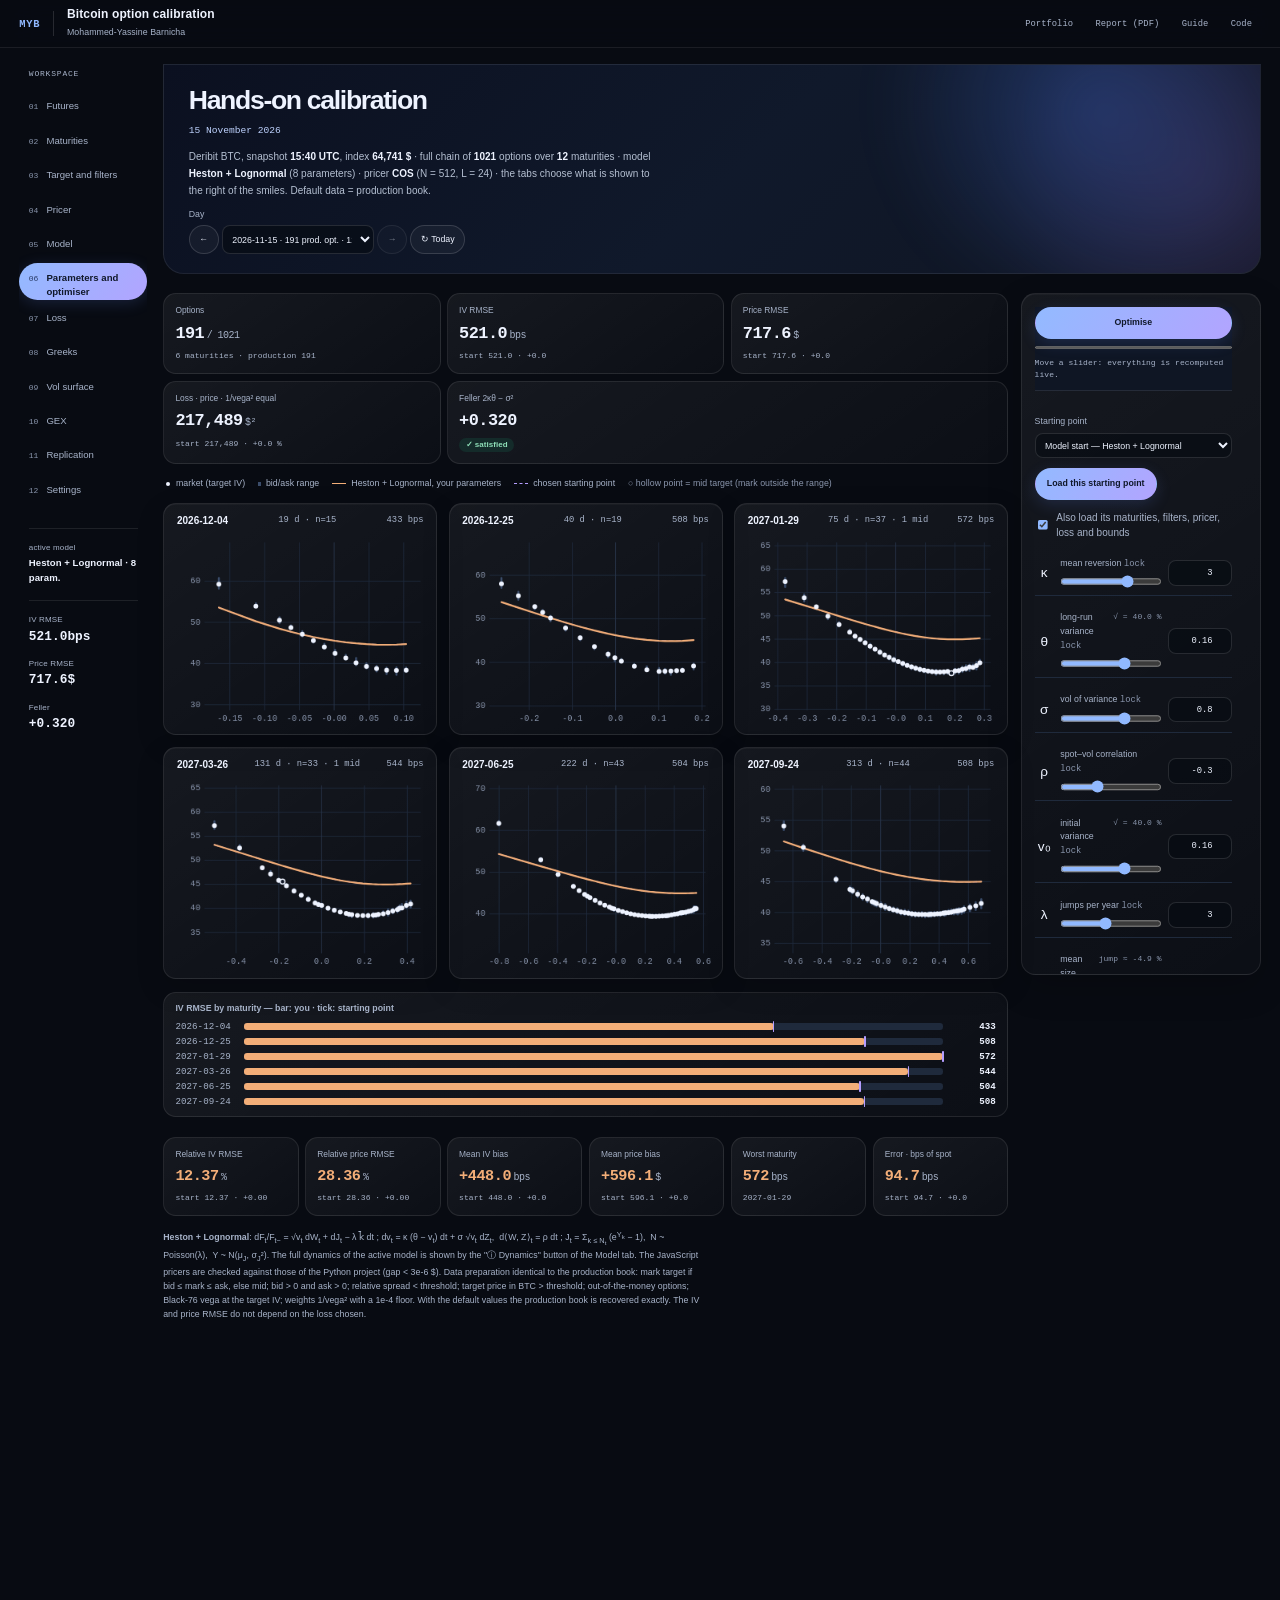
==== commit f29c8ab5: "Deribit snapshot of 2026-11-15" ====
--- a/index.html
+++ b/index.html
@@ -1843,8 +1843,8 @@
   return {jour: d.jour, date: d.date || d.jour.slice(0, 10), heure: d.heure || null, index: d.index,
           fichier: d.fichier || null, mats: d.mats, presets: d.presets, rows};
 }
-let D = depuisColonnes({"jour":"2026-11-14","date":"2026-11-14","heure":"15:06:21","index":65809.36,"fichier":"btc_options_snapshot_2026-11-14_150621utc.csv","mats":[{"date":"2026-11-15","jours":1},{"date":"2026-11-16","jours":2},{"date":"2026-11-17","jours":3},{"date":"2026-11-18","jours":4},{"date":"2026-11-20","jours":6},{"date":"2026-11-27","jours":13},{"date":"2026-12-04","jours":20},{"date":"2026-12-25","jours":41},{"date":"2027-01-29","jours":76},{"date":"2027-03-26","jours":132},{"date":"2027-06-25","jours":223},{"date":"2027-09-24","jours":314}],"presets":[{"id":"generique-bates-2024","nom":"Région des bons jours 2024 (médiane des calibrations < 50 bps)","groupe":"Génériques","modele":{"variance":"heston","sauts":"logn"},"p":{"kappa":3.904,"theta":0.517,"sigma":1.354,"rho":0.282,"v0":0.243,"lam":0.419,"muJ":-0.226,"sigJ":0.511}}],"cols":{"m":[0,0,0,0,0,0,0,0,0,0,0,0,0,0,0,0,0,0,0,0,0,1,1,1,1,1,1,1,1,1,1,1,1,1,1,1,1,1,1,1,1,1,1,1,1,1,1,1,1,1,1,1,1,1,1,1,1,1,1,1,1,1,1,1,1,1,1,1,1,1,1,1,2,2,2,2,2,2,2,2,2,2,2,2,2,2,2,2,2,2,2,2,2,2,2,2,2,2,2,2,2,2,2,2,2,2,2,2,2,2,2,2,2,2,2,2,2,2,2,2,2,3,3,3,3,3,3,3,3,3,3,3,3,3,3,3,3,3,3,3,3,3,3,3,3,3,3,3,3,3,3,3,3,3,3,3,3,3,3,3,3,3,3,3,3,3,3,4,4,4,4,4,4,4,4,4,4,4,4,4,4,4,4,4,4,4,4,4,4,4,4,4,4,4,4,4,4,4,4,4,4,4,4,4,4,4,4,4,4,4,4,4,4,4,4,4,4,4,4,4,4,4,4,4,4,4,4,4,4,4,4,5,5,5,5,5,5,5,5,5,5,5,5,5,5,5,5,5,5,5,5,5,5,5,5,5,5,5,5,5,5,5,5,5,5,5,5,5,5,5,5,5,5,5,5,5,5,5,5,5,5,5,5,5,5,5,5,5,5,5,5,5,5,5,5,5,5,5,5,5,5,5,5,5,5,5,5,5,5,6,6,6,6,6,6,6,6,6,6,6,6,6,6,6,6,6,6,6,6,6,6,6,6,6,6,6,6,6,6,6,6,6,6,6,6,6,6,6,7,7,7,7,7,7,7,7,7,7,7,7,7,7,7,7,7,7,7,7,7,7,7,7,7,7,7,7,7,7,7,7,7,7,7,7,7,7,7,7,7,7,7,7,7,7,7,7,7,7,7,7,7,7,7,7,7,7,7,7,7,7,7,7,7,7,7,7,7,7,7,7,7,7,7,7,7,7,7,7,7,7,7,7,7,7,7,7,7,7,7,7,7,7,7,7,7,7,7,7,7,8,8,8,8,8,8,8,8,8,8,8,8,8,8,8,8,8,8,8,8,8,8,8,8,8,8,8,8,8,8,8,8,8,8,8,8,8,8,8,8,8,8,8,8,8,8,8,8,8,8,8,8,8,8,8,8,8,8,8,8,8,8,8,8,8,8,8,8,8,8,8,8,8,8,8,8,8,8,8,8,8,8,8,8,8,8,8,8,8,8,8,8,8,8,8,8,8,8,8,8,8,8,8,8,9,9,9,9,9,9,9,9,9,9,9,9,9,9,9,9,9,9,9,9,9,9,9,9,9,9,9,9,9,9,9,9,9,9,9,9,9,9,9,9,9,9,9,9,9,9,9,9,9,9,9,9,9,9,9,9,9,9,9,9,9,9,9,9,9,9,9,9,9,9,9,9,9,9,9,9,9,9,9,9,9,9,9,9,9,9,9,9,9,9,9,9,9,9,9,9,9,9,9,9,9,9,9,9,10,10,10,10,10,10,10,10,10,10,10,10,10,10,10,10,10,10,10,10,10,10,10,10,10,10,10,10,10,10,10,10,10,10,10,10,10,10,10,10,10,10,10,10,10,10,10,10,10,10,10,10,10,10,10,10,10,10,10,10,10,10,10,10,10,10,10,10,10,10,10,10,10,10,10,10,10,10,10,10,10,10,10,10,10,10,10,10,10,10,10,10,10,10,10,10,10,10,10,10,10,10,10,10,10,10,10,10,11,11,11,11,11,11,11,11,11,11,11,11,11,11,11,11,11,11,11,11,11,11,11,11,11,11,11,11,11,11,11,11,11,11,11,11,11,11,11,11,11,11,11,11,11,11,11,11,11,11,11,11,11,11,11,11,11,11,11,11,11,11,11,11,11,11,11,11,11,11,11,11,11,11,11,11,11,11,11,11,11,11,11,11,11,11,11,11,11,11,11,11,11,11,11,11,11,11,11,11,11,11,11,11],"T":[0.001930201643,0.001930161054,0.001930154997,0.001930157566,0.001930159469,0.001930159786,0.001930187785,0.001930161054,0.001930157566,0.001930160737,0.001930157851,0.001930201643,0.001930161371,0.001930201643,0.001930180112,0.001930201643,0.001930201643,0.001930157566,0.001930201643,0.001930201643,0.001930201643,0.00466989577,0.004669870973,0.00466989577,0.0046698724,0.00466989577,0.004669870973,0.00466989577,0.00466989577,0.00466989577,0.004669866914,0.00466989577,0.004669884545,0.004669886764,0.004669864948,0.004669887716,0.004669870022,0.00466989577,0.00466989577,0.004669869387,0.004669887081,0.004669870973,0.00466986907,0.00466989577,0.00466989577,0.004669870973,0.00466989577,0.00466989577,0.00466989577,0.00466989577,0.00466989577,0.00466989577,0.00466989577,0.00466989577,0.00466989577,0.004669869387,0.00466988613,0.004669872717,0.00466989577,0.00466989577,0.004669869387,0.00466989577,0.00466989577,0.00466989577,0.00466986146,0.00466989577,0.004669869387,0.004669863838,0.004669863838,0.004669608257,0.00466935274,0.00466935274,0.007409557934,0.007409621797,0.007409583365,0.007409583365,0.007409583365,0.007409589866,0.007409572489,0.00740957994,0.007409583365,0.007409583365,0.007409546582,0.007409550355,0.007409546582,0.007409583365,0.007409564022,0.007409561802,0.007409589866,0.007409535103,0.007409589866,0.007409551655,0.007409557934,0.007409546582,0.007409557934,0.007409546582,0.007409553716,0.007409537037,0.007409494039,0.007409516077,0.007409557934,0.007409524004,0.007409557934,0.007409530093,0.007409494039,0.007409526002,0.007409557934,0.007409526002,0.007409046709,0.007409557934,0.007409557934,0.007409524321,0.007409430143,0.007409302353,0.007409526002,0.007409526002,0.007409526002,0.007409526002,0.00740939818,0.007409526002,0.007409526002,0.01014925203,0.0101492234,0.01014925203,0.01014924096,0.01014925203,0.01014923757,0.01014925203,0.01014924096,0.01014925203,0.01014923427,0.01014925203,0.01014923427,0.01014918817,0.01014920998,0.01014924096,0.01014921227,0.01014923757,0.01014908482,0.01014920513,0.01014920513,0.01014922007,0.01014922007,0.01014920513,0.01014922007,0.01014918794,0.01014922007,0.01014918817,0.01014922007,0.01014922007,0.01014922007,0.01014918062,0.01014922007,0.01014917589,0.01014918817,0.01014922007,0.01014922007,0.01014918817,0.01014918817,0.01014918817,0.01014918817,0.01014918817,0.01014918817,0.01014918817,0.01014918817,0.01014918817,0.01014918817,0.01562860823,0.01562860823,0.01562860823,0.01562860823,0.01562860823,0.01562860823,0.01562860823,0.01562860356,0.01562860823,0.01562860823,0.01562860823,0.01562860823,0.01562860823,0.01562860785,0.01562860823,0.01562853494,0.01562860823,0.01562810039,0.01562857943,0.0156285195,0.01562857274,0.01562857626,0.01562857274,0.01562857626,0.01562857274,0.01562857211,0.0156285442,0.01562857626,0.01562857274,0.01562857626,0.01562855977,0.01562857211,0.01562857626,0.01562857626,0.01562855153,0.01562854769,0.01562857626,0.0156285442,0.0156285442,0.0156285442,0.0156285442,0.0156285429,0.01562854259,0.0156285442,0.0156285442,0.015628541,0.0156285442,0.0156285442,0.0156285442,0.01562851237,0.01562848044,0.01562841958,0.0156285442,0.01562851237,0.0156285442,0.0156285442,0.0156285442,0.0156285442,0.01562851237,0.01562851237,0.01562851237,0.01562851237,0.01562851237,0.01562851237,0.03480656142,0.03480658121,0.03480661866,0.0348065943,0.03480659456,0.03480659456,0.03480656586,0.03480656396,0.03480656459,0.03480656301,0.03480656079,0.03480650723,0.03480655638,0.03480650561,0.03480655571,0.03480659456,0.03480655571,0.03480646683,0.03480654871,0.03480655473,0.03480656396,0.03480656142,0.03480659456,0.03480650669,0.03480654934,0.03480659456,0.03480659456,0.03480656263,0.03480656263,0.03480656263,0.03480656263,0.03480656263,0.03480656263,0.03480655816,0.03480655816,0.03480656263,0.03480656263,0.03480651024,0.03480656263,0.03480653634,0.03480656263,0.03480656263,0.03480656263,0.03480650146,0.03480656263,0.03480650669,0.03480653066,0.03480651024,0.0348065,0.03480639821,0.03480650006,0.03480637497,0.0348065006,0.03480650114,0.03480649851,0.03480649873,0.03480650019,0.03480650146,0.03480648941,0.03480650146,0.03480648941,0.03480649413,0.03480650178,0.03480650019,0.03480649987,0.03480648941,0.03480648941,0.03480643484,0.03480648941,0.03480648941,0.03480649873,0.0348064701,0.03480648446,0.03480648941,0.03480648941,0.03480643582,0.03480646683,0.03480646683,0.05398454902,0.05398453599,0.05398453244,0.05398453599,0.05398454902,0.05398450339,0.05398451703,0.05398448938,0.05398448145,0.05398448779,0.05398451104,0.05398450174,0.05398451703,0.05398448177,0.05398451703,0.05398450961,0.05398451357,0.05398451703,0.05398451357,0.05398448506,0.05398449125,0.05398448506,0.05398451703,0.05398448399,0.0539844661,0.05398451703,0.05398449125,0.05398445618,0.0539844374,0.05398448506,0.05398445316,0.05398445488,0.05398448506,0.05398448506,0.05398447809,0.05398448506,0.05398445488,0.05398448506,0.05398445316,0.1115186997,0.1115186997,0.1115186997,0.1115186997,0.1115186997,0.1115186997,0.1115186997,0.1115186997,0.1115186678,0.1115186997,0.1115186997,0.1115186357,0.1115186678,0.1115186678,0.1115186678,0.1115186357,0.1115186678,0.1115186678,0.1115186678,0.1115186678,0.1115185398,0.1115186678,0.1115186678,0.1115186454,0.1115186357,0.1115186678,0.1115186678,0.1115186317,0.1115186678,0.1115186678,0.1115186505,0.1115186678,0.1115186384,0.1115186357,0.1115186357,0.1115186357,0.1115186038,0.1115186357,0.1115186357,0.1115185717,0.1115186186,0.1115186357,0.1115186357,0.1115186357,0.1115186357,0.1115186357,0.1115186357,0.1115186357,0.1115186038,0.1115183801,0.1115185717,0.1115186357,0.1115186357,0.1115186038,0.1115186038,0.1115186038,0.1115186038,0.1115186038,0.1115186038,0.1115186038,0.1115186038,0.1115185717,0.1115186038,0.1115186038,0.1115186038,0.1115186038,0.1115186038,0.1115186038,0.1115186038,0.1115185756,0.1115185398,0.1115185762,0.1115185717,0.1115185398,0.1115185717,0.111518476,0.1115185717,0.1115185717,0.1115185717,0.1115185638,0.1115185717,0.1115185612,0.1115185717,0.1115185717,0.1115185717,0.111518444,0.1115185717,0.1115185638,0.1115185717,0.1115185641,0.1115185717,0.1115185717,0.1115185398,0.1115185331,0.1115185398,0.1115185398,0.1115185398,0.1115185398,0.1115185398,0.1115185398,0.1115185398,0.2074089189,0.2074089189,0.2074089189,0.2074089189,0.2074089189,0.2074089189,0.2074089189,0.207408855,0.2074089189,0.2074089189,0.2074089189,0.2074089189,0.2074089189,0.2074087911,0.2074088869,0.2074088869,0.2074088869,0.2074088825,0.2074088825,0.2074088869,0.2074088869,0.2074088869,0.2074088731,0.2074088664,0.207408855,0.2074088869,0.2074088825,0.2074088869,0.2074088048,0.2074088869,0.207408823,0.2074088869,0.2074088493,0.2074088869,0.207408855,0.207408855,0.207408855,0.207408855,0.2074087409,0.2074088521,0.207408855,0.207408855,0.2074088232,0.207408855,0.207408855,0.207408855,0.207408855,0.207408855,0.207408855,0.207408855,0.207408855,0.207408855,0.207408855,0.207408823,0.2074087272,0.207408823,0.207408814,0.207408823,0.2074088172,0.207408823,0.207408823,0.2074086953,0.207408823,0.207408823,0.2074086923,0.207408823,0.2074085676,0.207408823,0.207408823,0.207408823,0.207408823,0.207408823,0.2074086953,0.207408823,0.207408823,0.2074087911,0.2074087911,0.2074087911,0.2074087911,0.2074087911,0.2074087911,0.2074087911,0.2074087911,0.2074087911,0.2074087911,0.2074087911,0.2074087911,0.2074087911,0.2074087592,0.2074087911,0.2074087592,0.2074087911,0.2074087911,0.2074087911,0.2074087911,0.2074087592,0.2074087592,0.2074087592,0.2074087592,0.2074087592,0.2074086953,0.2074087416,0.2074087272,0.2074087592,0.3608333991,0.3608334167,0.3608333991,0.3608334167,0.3608334167,0.3608334167,0.3608334167,0.3608334167,0.3608333985,0.3608334167,0.3608333528,0.3608333848,0.3608333848,0.3608333848,0.3608333848,0.3608333848,0.3608333848,0.3608333848,0.3608333848,0.3608333848,0.3608333848,0.3608333848,0.3608333848,0.3608333729,0.3608333848,0.3608331055,0.3608333528,0.3608333848,0.3608333557,0.3608333848,0.3608333524,0.3608333209,0.3608333524,0.3608333528,0.3608333528,0.3608333528,0.3608333528,0.3608333528,0.3608333528,0.3608333209,0.3608333454,0.3608333528,0.3608333528,0.3608333528,0.3608333209,0.3608332251,0.3608333528,0.3608333209,0.3608333174,0.3608333209,0.3608333209,0.360833289,0.3608333209,0.3608333209,0.3608333209,0.3608333209,0.3608333209,0.3608333209,0.3608333209,0.3608333209,0.3608333209,0.3608333209,0.360833289,0.3608333209,0.3608333209,0.360833289,0.3608333209,0.3608333154,0.3608333154,0.3608331922,0.3608333209,0.3608332693,0.360833289,0.360833289,0.360833289,0.360833289,0.360833289,0.360833289,0.360833289,0.3608332571,0.360833289,0.360833289,0.360833289,0.360833289,0.3608332571,0.3608332571,0.360833289,0.360833289,0.360833289,0.3608332251,0.360832778,0.360833289,0.3608332571,0.3608332571,0.3608332571,0.3608332571,0.3608332571,0.3608332571,0.3608332571,0.3608332251,0.3608332571,0.3608332571,0.3608332571,0.3608332571,0.610148352,0.6101483366,0.6101483256,0.6101483256,0.6101483256,0.6101483256,0.6101483256,0.6101482934,0.61014807,0.6101483214,0.61014807,0.6101482861,0.6101483256,0.6101482877,0.6101482877,0.6101482804,0.6101483256,0.6101483029,0.6101482877,0.6101482617,0.6101482499,0.6101482296,0.6101482616,0.6101482936,0.6101482857,0.6101482636,0.6101482936,0.6101482614,0.6101482936,0.610148282,0.6101482649,0.6101482652,0.6101481934,0.6101482936,0.6101482446,0.6101477826,0.6101482614,0.6101482857,0.6101482936,0.6101482936,0.6101482614,0.6101482936,0.6101482616,0.6101482616,0.6101482313,0.6101482297,0.6101482607,0.6101482616,0.6101482607,0.6101482616,0.6101482607,0.6101482616,0.6101482313,0.6101482616,0.6101482287,0.6101481049,0.6101482286,0.6101482616,0.6101481977,0.6101482616,0.610148248,0.6101482616,0.6101482274,0.6101482297,0.6101482297,0.6101482297,0.6101482297,0.6101482297,0.6101482297,0.6101482297,0.6101482286,0.6101482286,0.6101481729,0.6101482297,0.6101481985,0.6101482297,0.6101482297,0.6101482297,0.6101482297,0.6101481977,0.6101481977,0.6101481977,0.6101479742,0.6101481977,0.6101481977,0.6101481977,0.6101481658,0.6101481977,0.6101481977,0.6101481977,0.6101481977,0.6101481573,0.6101481977,0.6101481421,0.6101481977,0.6101481977,0.6101481658,0.6101481977,0.6101481658,0.6101481977,0.6101481577,0.6101481977,0.6101481977,0.6101481977,0.6101481658,0.6101481339,0.6101481658,0.6101481658,0.8594632343,0.8594632024,0.8594632343,0.8594631705,0.859463221,0.8594632097,0.8594632122,0.859463221,0.8594632246,0.8594632024,0.8594632024,0.8594632024,0.8594632024,0.8594632024,0.8594632024,0.8594632024,0.8594632024,0.8594632024,0.8594632024,0.8594631849,0.8594632024,0.8594631734,0.8594632024,0.8594632024,0.8594632024,0.8594631606,0.8594631705,0.8594631575,0.8594630747,0.8594631575,0.8594630607,0.8594631654,0.8594631385,0.8594631491,0.8594631705,0.8594631439,0.8594631705,0.8594631705,0.8594631385,0.8594631705,0.8594631705,0.8594631385,0.8594631705,0.8594631705,0.8594631705,0.8594631705,0.8594631705,0.8594631705,0.8594631705,0.8594631385,0.8594631385,0.8594631385,0.8594631385,0.8594631385,0.8594631066,0.8594631385,0.8594631385,0.8594631385,0.8594631372,0.8594631385,0.8594631385,0.8594630912,0.8594631066,0.8594630747,0.8594631385,0.8594631385,0.8594630108,0.8594630947,0.8594631385,0.8594631385,0.8594631066,0.8594630912,0.8594631066,0.8594631066,0.8594630747,0.8594630427,0.8594631066,0.8594631066,0.8594630854,0.8594631066,0.8594631066,0.8594630912,0.8594630912,0.8594631066,0.8594631066,0.8594630912,0.8594631066,0.8594631066,0.8594631066,0.8594630747,0.8594630747,0.8594630747,0.8594630747,0.8594630747,0.8594630747,0.8594630747,0.8594630747,0.8594630427,0.8594630747,0.8594630747,0.8594630466,0.8594630427,0.8594630747,0.8594630747],"F":[65795.38,65793.36,65793.24,65793.36,65793.36,65793.36,65793.36,65793.36,65793.36,65795.38,65793.36,65793.24,65793.36,65793.24,65793.24,65793.24,65793.24,65793.24,65793.24,65793.24,65793.24,65800.75,65800.75,65800.75,65800.75,65800.75,65800.75,65800.75,65800.75,65797.17,65797.17,65800.75,65797.17,65800.75,65800.75,65797.17,65800.75,65800.75,65800.75,65800.75,65800.75,65800.75,65800.75,65800.75,65797.17,65797.17,65800.75,65800.75,65800.75,65800.75,65800.75,65800.75,65800.75,65797.17,65800.75,65800.75,65800.75,65800.75,65800.75,65800.75,65800.75,65800.75,65800.75,65800.75,65797.17,65800.75,65800.75,65797.02,65797.02,65798.03,65790.54,65790.54,65808.95,65815.19,65808.95,65808.95,65808.95,65809.32,65808.95,65808.95,65808.95,65808.95,65805.53,65805.53,65805.53,65808.95,65808.95,65808.95,65809.32,65805.53,65809.32,65808.95,65805.44,65805.53,65805.44,65805.53,65805.53,65805.53,65816.54,65805.53,65808.95,65805.53,65805.44,65805.53,65815.55,65805.53,65808.95,65816.31,65806.25,65805.44,65808.95,65805.53,65812.94,65801.11,65805.53,65805.53,65805.53,65816.31,65812.13,65816.31,65805.53,65825.59,65825.59,65825.59,65825.59,65814.81,65825.59,65825.59,65825.59,65825.59,65825.59,65825.59,65825.59,65821.03,65825.59,65825.59,65825.59,65825.59,65822.17,65824.38,65824.38,65824.38,65825.37,65824.38,65825.37,65824.38,65824.38,65824.38,65824.38,65824.38,65824.38,65824.38,65825.37,65825.37,65821.03,65825.37,65824.38,65821.03,65821.03,65821.03,65821.03,65824.38,65821.03,65824.38,65824.38,65824.38,65821.03,65844.98,65844.98,65844.98,65844.98,65844.98,65845.89,65844.98,65844.98,65844.98,65845.89,65844.98,65845.89,65844.98,65845.89,65844.98,65845.43,65844.98,65838.49,65844.98,65845.25,65845.96,65845.96,65845.96,65845.96,65845.96,65845.96,65845.43,65845.96,65845.96,65845.96,65845.96,65845.96,65845.96,65845.96,65845.24,65845.96,65845.96,65845.25,65845.25,65845.25,65845.25,65845.43,65845.25,65845.25,65845.43,65845.25,65845.25,65845.43,65845.25,65845.02,65837.75,65833.28,65845.25,65845.02,65845.25,65845.25,65845.25,65845.25,65845.02,65845.02,65845.02,65837.83,65845.02,65845.02,65940.49,65940.78,65940.96,65940.96,65940.49,65933.3,65940.49,65940.49,65933.3,65933.3,65940.49,65928.99,65933.3,65928.81,65933.3,65940.49,65933.3,65918.8,65940.49,65940.49,65933.3,65940.49,65940.49,65928.81,65933.3,65933.3,65940.49,65928.99,65928.99,65928.99,65933.16,65933.16,65933.16,65928.99,65928.99,65928.99,65933.16,65928.81,65928.99,65928.99,65933.16,65928.99,65928.99,65928.81,65933.16,65928.81,65928.81,65928.81,65928.81,65933.56,65928.99,65933.56,65928.99,65928.81,65928.99,65918.27,65928.99,65928.81,65918.27,65928.81,65918.27,65928.99,65928.99,65928.99,65928.99,65918.27,65918.27,65934.21,65918.27,65918.27,65928.2,65928.2,65918.27,65918.27,65918.27,65918.8,65921.5,65918.8,65966.19,65969.42,65969.42,65969.42,65966.19,65969.42,65970.09,65969.42,65981.99,65969.42,65969.42,65981.99,65970.09,65970.09,65970.09,65981.99,65981.99,65970.09,65981.99,65981.29,65981.99,65981.99,65981.99,65981.99,65981.99,65970.09,65981.99,65981.99,65981.29,65981.29,65980.85,65981.29,65981.99,65981.29,65981.29,65981.29,65981.29,65981.99,65981.29,66171.98,66172.73,66171.98,66172.73,66171.98,66171.98,66171.98,66171.98,66173.03,66171.98,66171.98,66175.43,66173.03,66173.03,66172.27,66173.37,66173.03,66173.03,66173.03,66173.03,66173.45,66173.03,66173.03,66173.03,66175.43,66173.03,66173.03,66175.43,66173.03,66172.27,66173.03,66173.03,66173.03,66175.43,66175.43,66175.43,66179.71,66173.37,66173.37,66179.89,66173.37,66173.37,66173.37,66175.43,66175.43,66175.43,66175.43,66173.37,66179.71,66170.56,66179.89,66173.37,66175.43,66179.71,66175.78,66179.71,66179.71,66179.71,66179.71,66179.71,66179.71,66179.89,66179.71,66179.71,66179.71,66179.71,66179.71,66179.71,66179.71,66175.78,66179.26,66179.71,66179.89,66173.45,66179.4,66168.71,66179.4,66179.4,66179.4,66179.4,66179.89,66179.89,66179.4,66179.89,66179.4,66168.83,66179.4,66179.4,66179.4,66179.4,66179.4,66179.4,66173.45,66173.45,66173.45,66173.45,66179.26,66173.45,66179.26,66179.26,66179.26,66511.99,66511.99,66511.99,66511.99,66517.95,66517.95,66517.95,66513.55,66511.99,66511.99,66511.99,66511.99,66511.99,66514.39,66513.1,66513.1,66513.1,66513.1,66513.1,66513.1,66513.1,66513.1,66513.1,66513.1,66513.55,66513.1,66513.1,66513.1,66514.39,66513.1,66514.39,66513.1,66513.1,66513.1,66513.55,66513.55,66513.55,66513.55,66515.92,66513.55,66513.33,66513.55,66513.55,66513.55,66513.55,66513.55,66513.55,66513.55,66513.55,66513.55,66513.55,66513.33,66513.55,66514.39,66518.74,66514.39,66514.39,66514.39,66514.39,66514.39,66514.39,66521.82,66514.39,66514.39,66521.82,66513.64,66540.83,66514.39,66514.39,66514.39,66513.64,66514.39,66521.82,66514.39,66514.39,66515.23,66515.23,66514.39,66515.23,66514.39,66515.23,66515.23,66514.39,66515.23,66515.23,66514.39,66515.23,66515.23,66515.51,66514.39,66515.92,66515.23,66514.39,66515.23,66515.23,66515.92,66515.92,66515.92,66515.92,66515.92,66519.11,66515.92,66518.74,66515.92,67092.97,67093.49,67093.49,67093.49,67093.49,67093.49,67093.49,67093.49,67093.49,67093.49,67096.89,67096.66,67096.66,67096.66,67096.66,67096.66,67096.66,67096.66,67096.66,67096.66,67096.66,67096.66,67096.66,67096.66,67096.66,67128.07,67099.6,67096.66,67096.66,67096.66,67099.6,67099.94,67099.6,67096.89,67099.6,67099.6,67096.89,67099.6,67099.6,67101.62,67099.6,67099.6,67099.6,67099.6,67101.62,67130.68,67099.6,67099.94,67099.6,67101.62,67101.62,67109.01,67099.94,67099.94,67101.62,67099.94,67101.62,67101.62,67101.62,67101.62,67099.94,67099.94,67109.01,67101.62,67101.62,67109.01,67101.62,67101.62,67101.62,67139.09,67101.62,67109.01,67109.01,67109.01,67109.01,67109.01,67102.02,67109.01,67109.01,67117.91,67109.01,67109.01,67109.01,67109.01,67117.91,67109.62,67109.01,67109.01,67109.01,67130.68,67115.59,67109.01,67117.91,67109.62,67117.91,67109.62,67117.91,67117.91,67117.91,67130.68,67117.91,67117.91,67117.91,67117.91,68067.35,68067.89,68076.18,68067.89,68067.89,68067.89,68067.89,68067.89,68085.85,68076.18,68089.49,68076.18,68067.89,68067.89,68067.89,68076.18,68067.89,68076.63,68076.18,68088.92,68088.92,68097.31,68097.31,68088.92,68088.92,68088.92,68088.92,68088.92,68088.92,68088.92,68089.45,68088.92,68096.02,68088.92,68088.92,68074.15,68088.92,68088.92,68088.92,68076.63,68088.92,68088.92,68097.31,68089.45,68097.31,68097.13,68097.31,68097.31,68097.31,68097.31,68097.31,68089.45,68097.31,68097.31,68089.45,68084.92,68096.02,68097.31,68095.66,68089.45,68097.31,68089.45,68097.31,68096.02,68097.13,68097.13,68097.13,68097.13,68096.02,68096.02,68096.02,68096.02,68086.22,68097.13,68096.02,68096.02,68097.13,68096.02,68097.13,68086.35,68086.35,68086.35,68082.98,68086.35,68086.35,68086.35,68086.22,68095.66,68095.66,68086.35,68095.66,68086.22,68086.35,68083.44,68086.35,68086.35,68083.13,68095.66,68083.13,68086.35,68086.22,68086.35,68095.66,68086.35,68086.22,68084.92,68083.13,68086.22,69080.4,69077.31,69077.31,69078.92,69077.31,69077.31,69077.31,69077.31,69077.31,69077.31,69077.31,69077.31,69078.79,69077.31,69078.79,69077.31,69077.31,69078.79,69078.79,69078.79,69078.79,69078.79,69078.79,69078.79,69078.79,69078.79,69083.31,69083.31,69080.39,69083.31,69076.93,69083.31,69079.64,69083.31,69078.92,69083.31,69083.31,69083.31,69079.64,69083.31,69083.31,69079.64,69078.92,69083.31,69083.31,69083.31,69083.31,69083.31,69078.92,69079.64,69079.64,69083.28,69079.64,69079.64,69080.7,69079.64,69083.28,69083.28,69079.64,69083.28,69083.28,69080.7,69080.7,69076.93,69083.28,69079.64,69067.49,69079.64,69079.64,69083.28,69080.7,69080.7,69080.7,69080.7,69080.39,69075.67,69080.7,69080.7,69080.7,69080.7,69079.77,69080.7,69080.7,69080.7,69079.77,69080.7,69079.77,69079.77,69080.7,69076.93,69076.93,69076.93,69076.93,69076.93,69076.93,69076.93,69076.93,69075.67,69076.93,69076.93,69076.93,69075.67,69080.39,69076.93],"X":[65809.36,65809.36,65809.36,65809.36,65809.36,65809.36,65809.36,65809.36,65809.36,65809.36,65809.36,65809.36,65809.36,65809.36,65809.36,65809.36,65809.36,65809.36,65809.36,65809.36,65809.36,65805.78,65805.78,65805.78,65805.78,65805.78,65805.78,65805.78,65805.78,65805.78,65805.78,65805.78,65805.78,65805.78,65805.78,65805.78,65805.78,65805.78,65805.78,65805.78,65805.78,65805.78,65805.78,65805.78,65805.78,65805.78,65805.78,65805.78,65805.78,65805.78,65805.78,65805.78,65805.78,65805.78,65805.78,65805.78,65805.78,65805.78,65805.78,65805.78,65805.78,65805.78,65805.78,65805.78,65805.78,65805.78,65805.78,65803.67,65803.67,65799.72,65799.43,65799.43,65800.16,65805.78,65803.67,65803.67,65803.67,65803.67,65803.67,65803.67,65803.67,65803.67,65800.16,65800.16,65800.16,65803.67,65803.67,65803.67,65803.67,65800.16,65803.67,65803.67,65800.16,65800.16,65800.16,65800.16,65800.16,65800.16,65809.95,65800.16,65800.16,65800.16,65800.16,65800.16,65809.95,65810.94,65800.16,65810.94,65801.49,65800.16,65800.16,65800.16,65807.45,65795.55,65810.94,65810.94,65810.94,65810.94,65806.73,65810.94,65810.94,65810.94,65810.94,65810.94,65810.94,65810.94,65810.94,65810.94,65810.94,65810.94,65810.94,65810.94,65810.94,65806.54,65810.94,65810.94,65810.94,65810.94,65806.73,65809.95,65809.95,65809.95,65809.95,65809.95,65809.95,65809.95,65809.95,65806.54,65809.95,65809.95,65809.95,65809.95,65809.95,65809.95,65806.54,65809.95,65809.95,65806.54,65806.54,65806.54,65806.54,65806.54,65806.54,65806.54,65806.54,65806.54,65806.54,65807.45,65807.45,65807.45,65807.45,65807.45,65807.45,65807.45,65807.45,65807.45,65807.45,65807.45,65807.45,65807.45,65807.45,65807.45,65806.91,65807.45,65799.12,65807.45,65806.91,65806.73,65806.73,65806.73,65806.73,65806.73,65806.73,65806.91,65806.73,65806.73,65806.73,65806.73,65806.73,65806.73,65806.73,65806.73,65806.73,65806.73,65806.91,65806.91,65806.91,65806.91,65806.91,65806.91,65806.91,65806.91,65806.91,65806.91,65806.91,65806.91,65799.72,65795.55,65785.58,65806.91,65799.72,65806.91,65806.91,65806.91,65806.91,65799.72,65799.72,65799.72,65799.72,65799.72,65799.72,65799.72,65806.91,65806.91,65806.91,65799.72,65799.72,65799.72,65799.72,65799.72,65799.72,65799.72,65795.55,65799.72,65795.51,65799.72,65799.72,65799.72,65788.28,65799.72,65799.72,65799.72,65799.72,65799.72,65795.51,65799.72,65799.72,65799.72,65795.55,65795.55,65795.55,65795.55,65795.55,65795.55,65795.55,65795.55,65795.55,65795.55,65795.51,65795.55,65795.55,65795.55,65795.55,65795.55,65795.51,65795.55,65795.51,65795.51,65795.51,65795.51,65799.42,65795.51,65799.42,65795.51,65795.51,65795.51,65785.58,65795.51,65795.51,65785.58,65795.51,65785.58,65795.51,65795.51,65795.51,65795.51,65785.58,65785.58,65800.18,65785.58,65785.58,65785.58,65785.58,65785.58,65785.58,65785.58,65788.28,65788.28,65788.28,65788.28,65788.28,65788.28,65788.28,65788.28,65788.28,65800.18,65788.28,65800.18,65788.28,65788.28,65800.18,65800.18,65800.18,65800.18,65800.18,65800.18,65800.18,65800.18,65799.42,65800.18,65799.42,65800.18,65800.18,65800.18,65800.18,65800.18,65800.18,65799.42,65799.42,65798.67,65799.42,65799.42,65799.42,65799.42,65799.42,65799.42,65799.42,65798.67,65798.67,65798.67,65798.67,65798.67,65798.67,65798.67,65798.67,65798.67,65799.43,65798.67,65798.67,65801.49,65799.43,65799.43,65799.43,65801.49,65799.43,65799.43,65799.43,65799.43,65799.12,65799.43,65799.43,65799.43,65801.49,65799.43,65799.43,65801.49,65799.43,65799.43,65799.43,65799.43,65799.43,65801.49,65801.49,65801.49,65805.42,65801.49,65801.49,65804.93,65801.49,65801.49,65801.49,65801.49,65801.49,65801.49,65801.49,65801.49,65805.42,65795.77,65804.93,65801.49,65801.49,65805.42,65805.42,65805.42,65805.42,65805.42,65805.42,65805.42,65805.42,65804.93,65805.42,65805.42,65805.42,65805.42,65805.42,65805.42,65805.42,65805.42,65799.12,65805.42,65804.93,65799.12,65804.93,65794.18,65804.93,65804.93,65804.93,65804.93,65804.93,65804.93,65804.93,65804.93,65804.93,65794.4,65804.93,65804.93,65804.93,65804.93,65804.93,65804.93,65799.12,65799.12,65799.12,65799.12,65799.12,65799.12,65799.12,65799.12,65799.12,65793.16,65793.16,65793.16,65793.16,65793.16,65793.16,65793.16,65794.4,65793.16,65793.16,65793.16,65793.16,65793.16,65795.77,65794.18,65794.18,65794.18,65794.18,65794.18,65794.18,65794.18,65794.18,65794.18,65794.18,65794.4,65794.18,65794.18,65794.18,65795.15,65794.18,65795.15,65794.18,65794.18,65794.18,65794.4,65794.4,65794.4,65794.4,65796.18,65794.4,65794.4,65794.4,65794.4,65794.4,65794.4,65794.4,65794.4,65794.4,65794.4,65794.4,65794.4,65794.4,65794.4,65795.15,65798.97,65795.15,65795.15,65795.15,65795.15,65795.15,65795.15,65801.68,65795.15,65795.15,65801.68,65795.15,65830.93,65795.15,65795.15,65795.15,65795.15,65795.15,65801.68,65795.15,65795.15,65795.77,65795.77,65795.77,65795.77,65795.77,65795.77,65795.77,65795.77,65795.77,65795.77,65795.77,65795.77,65795.77,65796.18,65795.77,65796.18,65795.77,65795.77,65795.77,65795.77,65796.18,65796.18,65796.18,65796.18,65796.18,65801.68,65796.18,65798.97,65796.18,65796.18,65796.18,65796.18,65796.18,65796.18,65796.18,65796.18,65796.18,65796.18,65796.18,65801.68,65798.97,65798.97,65798.97,65798.97,65798.97,65798.97,65798.97,65798.97,65798.97,65798.97,65798.97,65798.97,65798.97,65798.97,65828.37,65801.68,65798.97,65798.97,65798.97,65801.68,65803.36,65801.68,65801.68,65801.68,65801.68,65801.68,65801.68,65801.68,65803.36,65801.68,65801.68,65801.68,65801.68,65803.36,65830.93,65801.68,65803.36,65801.68,65803.36,65803.36,65810.35,65803.36,65803.36,65803.36,65803.36,65803.36,65803.36,65803.36,65803.36,65803.36,65803.36,65810.35,65803.36,65803.36,65810.35,65803.36,65803.36,65803.36,65838.79,65803.36,65810.35,65810.35,65810.35,65810.35,65810.35,65810.35,65810.35,65810.35,65818.64,65810.35,65810.35,65810.35,65810.35,65818.64,65818.64,65810.35,65810.35,65810.35,65830.93,65816.12,65810.35,65818.64,65818.64,65818.64,65818.64,65818.64,65818.64,65818.64,65830.93,65818.64,65818.64,65818.64,65818.64,65810.35,65810.35,65818.64,65818.64,65818.64,65818.64,65818.64,65818.64,65827.51,65818.64,65827.51,65818.64,65818.64,65818.64,65818.64,65818.64,65818.64,65818.64,65818.64,65830.93,65830.93,65838.79,65838.79,65830.93,65830.93,65830.93,65830.93,65830.93,65830.93,65830.93,65830.93,65830.93,65837.68,65830.93,65830.93,65816.13,65830.93,65830.93,65830.93,65830.93,65830.93,65830.93,65838.79,65838.79,65838.79,65837.68,65838.79,65838.79,65838.79,65838.79,65838.79,65838.79,65838.79,65838.79,65838.79,65826.76,65837.68,65838.79,65828.37,65838.79,65838.79,65838.79,65838.79,65837.68,65837.68,65837.68,65837.68,65837.68,65837.68,65837.68,65837.68,65837.68,65828.37,65837.68,65837.68,65837.68,65837.68,65837.68,65837.68,65828.37,65828.37,65828.37,65823.9,65828.37,65828.37,65828.37,65825.28,65828.37,65828.37,65828.37,65828.37,65828.37,65828.37,65825.28,65828.37,65828.37,65825.28,65828.37,65825.28,65828.37,65828.37,65828.37,65828.37,65828.37,65825.28,65826.76,65825.28,65825.28,65825.28,65826.76,65825.28,65831.15,65825.28,65825.28,65825.28,65825.28,65825.28,65826.76,65826.76,65826.76,65826.76,65826.76,65826.76,65826.76,65826.76,65826.76,65826.76,65826.76,65826.76,65826.76,65826.76,65826.76,65826.76,65826.76,65831.15,65831.15,65824.98,65831.15,65824.98,65831.15,65827.51,65831.15,65831.15,65831.15,65831.15,65831.15,65827.51,65831.15,65831.15,65827.51,65831.15,65831.15,65831.15,65831.15,65831.15,65831.15,65831.15,65827.51,65827.51,65827.51,65827.51,65827.51,65828.44,65827.51,65827.51,65827.51,65827.51,65827.51,65827.51,65828.44,65828.44,65824.98,65827.51,65827.51,65815.83,65827.51,65827.51,65827.51,65828.44,65828.44,65828.44,65828.44,65824.98,65823.9,65828.44,65828.44,65828.44,65828.44,65828.44,65828.44,65828.44,65828.44,65828.44,65828.44,65828.44,65828.44,65828.44,65824.98,65824.98,65824.98,65824.98,65824.98,65824.98,65824.98,65824.98,65823.9,65824.98,65824.98,65824.98,65823.9,65824.98,65824.98],"K":[63000.0,63000.0,64000.0,64000.0,65000.0,65000.0,66000.0,66000.0,66500.0,66500.0,67000.0,67000.0,67500.0,67500.0,68000.0,68000.0,68500.0,68500.0,69000.0,69500.0,70000.0,61000.0,61000.0,62000.0,62000.0,63000.0,63000.0,64000.0,64000.0,65000.0,65000.0,65500.0,65500.0,66000.0,66000.0,66500.0,66500.0,67000.0,67000.0,67500.0,67500.0,68000.0,68000.0,68500.0,68500.0,69000.0,69000.0,69500.0,69500.0,70000.0,70000.0,70500.0,70500.0,71000.0,71000.0,71500.0,71500.0,72000.0,72000.0,72500.0,72500.0,73000.0,73000.0,73500.0,73500.0,74000.0,74000.0,74500.0,75000.0,77000.0,78000.0,80000.0,60000.0,61000.0,61000.0,62000.0,62000.0,63000.0,63000.0,64000.0,64000.0,65000.0,65000.0,65500.0,65500.0,66000.0,66000.0,66500.0,66500.0,67000.0,67000.0,67500.0,67500.0,68000.0,68000.0,68500.0,68500.0,69000.0,69000.0,69500.0,69500.0,70000.0,70000.0,70500.0,70500.0,71000.0,71000.0,71500.0,71500.0,72000.0,72000.0,73000.0,73000.0,74000.0,74000.0,75000.0,75000.0,76000.0,76000.0,77000.0,78000.0,59000.0,59000.0,60000.0,60000.0,61000.0,61000.0,62000.0,62000.0,63000.0,63000.0,64000.0,64000.0,64500.0,64500.0,65000.0,65000.0,65500.0,65500.0,66000.0,66000.0,66500.0,66500.0,67000.0,67000.0,67500.0,67500.0,68000.0,68000.0,68500.0,68500.0,69000.0,69000.0,69500.0,69500.0,70000.0,70000.0,71000.0,71000.0,72000.0,72000.0,73000.0,73000.0,74000.0,74000.0,75000.0,75000.0,55000.0,55000.0,57000.0,57000.0,58000.0,58000.0,59000.0,59000.0,60000.0,60000.0,61000.0,61000.0,62000.0,62000.0,63000.0,63000.0,64000.0,64000.0,65000.0,65000.0,66000.0,66000.0,67000.0,67000.0,68000.0,68000.0,69000.0,69000.0,70000.0,70000.0,71000.0,71000.0,72000.0,72000.0,73000.0,73000.0,74000.0,74000.0,75000.0,75000.0,76000.0,76000.0,77000.0,77000.0,78000.0,78000.0,79000.0,79000.0,80000.0,80000.0,81000.0,81000.0,82000.0,82000.0,83000.0,83000.0,84000.0,84000.0,85000.0,86000.0,88000.0,90000.0,90000.0,95000.0,50000.0,50000.0,58000.0,58000.0,60000.0,60000.0,62000.0,62000.0,64000.0,64000.0,65000.0,65000.0,66000.0,66000.0,67000.0,67000.0,68000.0,68000.0,69000.0,69000.0,70000.0,70000.0,71000.0,71000.0,72000.0,72000.0,73000.0,73000.0,74000.0,74000.0,75000.0,75000.0,76000.0,76000.0,77000.0,77000.0,78000.0,78000.0,79000.0,79000.0,80000.0,80000.0,81000.0,81000.0,82000.0,82000.0,83000.0,83000.0,84000.0,84000.0,85000.0,85000.0,86000.0,86000.0,87000.0,87000.0,88000.0,88000.0,89000.0,89000.0,90000.0,91000.0,91000.0,92000.0,93000.0,94000.0,95000.0,96000.0,97000.0,98000.0,99000.0,99000.0,100000.0,102000.0,104000.0,105000.0,106000.0,108000.0,50000.0,50000.0,55000.0,55000.0,60000.0,60000.0,62000.0,62000.0,64000.0,64000.0,65000.0,65000.0,66000.0,66000.0,67000.0,67000.0,68000.0,68000.0,69000.0,69000.0,70000.0,70000.0,71000.0,71000.0,72000.0,72000.0,73000.0,74000.0,74000.0,75000.0,75000.0,77000.0,77000.0,78000.0,78000.0,80000.0,80000.0,85000.0,85000.0,20000.0,20000.0,30000.0,30000.0,35000.0,35000.0,40000.0,40000.0,45000.0,45000.0,50000.0,50000.0,52000.0,52000.0,54000.0,54000.0,55000.0,55000.0,56000.0,56000.0,58000.0,58000.0,60000.0,60000.0,62000.0,62000.0,64000.0,64000.0,65000.0,65000.0,66000.0,66000.0,68000.0,68000.0,70000.0,70000.0,72000.0,72000.0,73000.0,73000.0,74000.0,74000.0,75000.0,75000.0,76000.0,76000.0,78000.0,78000.0,80000.0,80000.0,82000.0,82000.0,84000.0,84000.0,85000.0,85000.0,86000.0,86000.0,88000.0,88000.0,90000.0,90000.0,92000.0,92000.0,94000.0,94000.0,95000.0,95000.0,96000.0,96000.0,98000.0,98000.0,100000.0,100000.0,102000.0,102000.0,104000.0,104000.0,105000.0,105000.0,106000.0,106000.0,108000.0,108000.0,110000.0,110000.0,115000.0,115000.0,120000.0,120000.0,125000.0,125000.0,130000.0,130000.0,135000.0,135000.0,140000.0,150000.0,150000.0,180000.0,210000.0,52000.0,52000.0,54000.0,54000.0,56000.0,56000.0,58000.0,58000.0,59000.0,59000.0,60000.0,60000.0,61000.0,61000.0,62000.0,62000.0,63000.0,63000.0,64000.0,64000.0,65000.0,65000.0,66000.0,66000.0,67000.0,67000.0,68000.0,68000.0,69000.0,69000.0,70000.0,70000.0,71000.0,71000.0,72000.0,72000.0,73000.0,73000.0,74000.0,74000.0,75000.0,75000.0,76000.0,76000.0,77000.0,77000.0,78000.0,78000.0,79000.0,79000.0,80000.0,80000.0,81000.0,81000.0,82000.0,82000.0,83000.0,83000.0,84000.0,84000.0,85000.0,85000.0,86000.0,86000.0,87000.0,87000.0,88000.0,88000.0,89000.0,89000.0,90000.0,90000.0,91000.0,91000.0,92000.0,92000.0,93000.0,93000.0,94000.0,94000.0,95000.0,95000.0,96000.0,96000.0,98000.0,98000.0,100000.0,100000.0,102000.0,102000.0,104000.0,104000.0,105000.0,105000.0,106000.0,106000.0,108000.0,108000.0,110000.0,110000.0,115000.0,115000.0,120000.0,120000.0,35000.0,35000.0,40000.0,40000.0,45000.0,45000.0,50000.0,50000.0,52000.0,52000.0,54000.0,54000.0,55000.0,55000.0,56000.0,56000.0,58000.0,58000.0,60000.0,60000.0,62000.0,62000.0,64000.0,64000.0,65000.0,65000.0,66000.0,66000.0,68000.0,68000.0,70000.0,70000.0,72000.0,72000.0,74000.0,74000.0,75000.0,75000.0,76000.0,76000.0,78000.0,78000.0,80000.0,80000.0,82000.0,82000.0,84000.0,84000.0,85000.0,85000.0,86000.0,86000.0,88000.0,88000.0,90000.0,90000.0,92000.0,92000.0,94000.0,94000.0,95000.0,95000.0,96000.0,96000.0,98000.0,98000.0,100000.0,100000.0,102000.0,102000.0,104000.0,104000.0,105000.0,105000.0,106000.0,106000.0,108000.0,108000.0,110000.0,110000.0,112000.0,112000.0,115000.0,115000.0,120000.0,120000.0,125000.0,125000.0,130000.0,130000.0,140000.0,140000.0,150000.0,150000.0,160000.0,160000.0,170000.0,170000.0,180000.0,180000.0,190000.0,190000.0,200000.0,200000.0,30000.0,30000.0,40000.0,40000.0,45000.0,45000.0,50000.0,50000.0,52000.0,52000.0,54000.0,54000.0,55000.0,55000.0,56000.0,56000.0,58000.0,58000.0,60000.0,60000.0,62000.0,62000.0,64000.0,64000.0,65000.0,65000.0,66000.0,66000.0,68000.0,68000.0,70000.0,70000.0,72000.0,72000.0,74000.0,74000.0,76000.0,76000.0,78000.0,78000.0,80000.0,80000.0,82000.0,82000.0,84000.0,84000.0,85000.0,85000.0,86000.0,86000.0,88000.0,88000.0,90000.0,90000.0,92000.0,92000.0,94000.0,94000.0,95000.0,95000.0,96000.0,96000.0,98000.0,98000.0,100000.0,100000.0,102000.0,102000.0,104000.0,104000.0,105000.0,105000.0,106000.0,106000.0,108000.0,108000.0,110000.0,110000.0,112000.0,112000.0,114000.0,114000.0,115000.0,115000.0,116000.0,116000.0,120000.0,120000.0,125000.0,125000.0,130000.0,130000.0,135000.0,135000.0,140000.0,140000.0,150000.0,150000.0,160000.0,160000.0,170000.0,170000.0,180000.0,180000.0,190000.0,190000.0,200000.0,200000.0,35000.0,35000.0,40000.0,40000.0,50000.0,50000.0,55000.0,55000.0,58000.0,58000.0,60000.0,60000.0,62000.0,62000.0,64000.0,64000.0,65000.0,65000.0,66000.0,66000.0,68000.0,68000.0,70000.0,70000.0,72000.0,72000.0,74000.0,74000.0,76000.0,76000.0,78000.0,78000.0,80000.0,80000.0,82000.0,82000.0,84000.0,84000.0,86000.0,86000.0,88000.0,88000.0,90000.0,90000.0,92000.0,92000.0,94000.0,94000.0,95000.0,95000.0,96000.0,96000.0,98000.0,98000.0,100000.0,100000.0,102000.0,102000.0,104000.0,104000.0,105000.0,105000.0,106000.0,106000.0,108000.0,108000.0,110000.0,110000.0,112000.0,112000.0,114000.0,114000.0,115000.0,115000.0,116000.0,116000.0,118000.0,118000.0,120000.0,120000.0,125000.0,125000.0,130000.0,130000.0,135000.0,135000.0,140000.0,140000.0,150000.0,150000.0,160000.0,160000.0,170000.0,170000.0,180000.0,180000.0,190000.0,190000.0,200000.0,200000.0,210000.0,210000.0,220000.0,220000.0],"r":[-0.1100684768,-0.1259770884,-0.1269224306,-0.125977316,-0.1259771919,-0.1259771712,-0.1259753437,-0.1259770884,-0.125977316,-0.1100708094,-0.1259772974,-0.1269193634,-0.1259770677,-0.1269193634,-0.1269207791,-0.1269193634,-0.1269193634,-0.1269222617,-0.1269193634,-0.1269193634,-0.1269193634,-0.01636866856,-0.01636875548,-0.01636866856,-0.01636875048,-0.01636866856,-0.01636875548,-0.01636866856,-0.01636866856,-0.02801949708,-0.02801967021,-0.01636866856,-0.02801956443,-0.01636870013,-0.0163687766,-0.0280195454,-0.01636875881,-0.01636866856,-0.01636866856,-0.01636876104,-0.01636869902,-0.01636875548,-0.01636876215,-0.01636866856,-0.02801949708,-0.02801964586,-0.01636866856,-0.01636866856,-0.01636866856,-0.01636866856,-0.01636866856,-0.01636866856,-0.01636866856,-0.02801949708,-0.01636866856,-0.01636876104,-0.01636870235,-0.01636874937,-0.01636866856,-0.01636866856,-0.01636876104,-0.01636866856,-0.01636866856,-0.01636866856,-0.02801970294,-0.01636866856,-0.01636876104,-0.02164159459,-0.02164159459,-0.005500317863,-0.02893691883,-0.02893691883,0.0180277124,0.01929738633,0.01082860707,0.01082860707,0.01082860707,0.01158738718,0.01082862297,0.01082861208,0.01082860707,0.01082860707,0.0110138202,0.01101381459,0.0110138202,0.01082860707,0.01082863534,0.01082863858,0.01158738718,0.01101383726,0.01158738718,0.01082865341,0.01082922185,0.0110138202,0.01082922185,0.0110138202,0.0110138096,0.01101383439,0.01351398888,0.01101386555,0.0180277124,0.01101385376,0.01082922185,0.01101384471,0.0114839009,-0.01109498184,0.0180277124,0.01101204677,0.009763222448,0.01082922185,0.0180277124,0.01101385329,0.01125885845,0.01140466685,-0.01109498184,-0.01109498184,-0.01109498184,0.01101204677,0.01107446351,0.01101204677,-0.01109498184,0.02193093559,0.02193099746,0.02193093559,0.0219309595,0.005793834224,0.02193096684,0.02193093559,0.0219309595,0.02193093559,0.02193097396,0.02193093559,0.02193097396,0.02169302989,0.02193102645,0.0219309595,0.02193102151,0.02193096684,0.02311528005,0.02160205815,0.02160205815,0.02160202636,0.02308390447,0.02160205815,0.02308390447,0.02160209473,0.02160202636,0.02670764699,0.02160202636,0.02160202636,0.02160202636,0.02160211033,0.02308390447,0.02308400494,0.02169302989,0.02308390447,0.02160202636,0.02169302989,0.02169302989,0.02169302989,0.02169302989,0.02670764699,0.02169302989,0.02670764699,0.02670764699,0.02670764699,0.02169302989,0.03648038287,0.03648038287,0.03648038287,0.03648038287,0.03648038287,0.0373646743,0.03648038287,0.03648039375,0.03648038287,0.0373646743,0.03648038287,0.0373646743,0.03648038287,0.03736467521,0.03648038287,0.03744289635,0.03648038287,0.038274475,0.03648045008,0.03726801731,0.03813284963,0.03813284104,0.03813284963,0.03813284104,0.03813284963,0.03813285118,0.03744287417,0.03813284104,0.03813284963,0.03813284104,0.03813288127,0.03813285118,0.03813284104,0.03813284104,0.03743324145,0.03813291075,0.03813284104,0.03726795841,0.03726795841,0.03726795841,0.03726795841,0.03744287728,0.03726796226,0.03726795841,0.03744287417,0.03726796605,0.03726795841,0.03744287417,0.03726795841,0.04403591887,0.04102607211,0.04637834068,0.03726795841,0.04403591887,0.03726795841,0.03726795841,0.03726795841,0.03726795841,0.04403591887,0.04403591887,0.04403591887,0.03704857643,0.04403591887,0.04403591887,0.0613989295,0.05838604147,0.05846440392,0.05846444482,0.06139887104,0.05826602636,0.06139892167,0.06139892502,0.05826607652,0.05826607918,0.06139893062,0.05820885306,0.05826609027,0.0581478824,0.05826609139,0.06139887104,0.05826609139,0.05694271114,0.06139895193,0.0613989413,0.05826607759,0.0613989295,0.06139887104,0.05814788059,0.05826610206,0.05826602636,0.06139887104,0.05820876042,0.05820876042,0.05820876042,0.06002588524,0.06002588524,0.06002588524,0.05820876789,0.05820876789,0.05820876042,0.06002588524,0.05814787466,0.05820876042,0.05820880438,0.06002588524,0.05820876042,0.05820876042,0.05814788934,0.06002588524,0.05814788059,0.05814784055,0.05814787466,0.05814789177,0.05851063978,0.05822633144,0.05851067885,0.05822633054,0.05814788987,0.05822633404,0.05789079683,0.05822633123,0.05814788934,0.05789081233,0.05814788934,0.05789081233,0.05822634136,0.05822632857,0.05822633123,0.05822633176,0.05789081233,0.05789081233,0.05846197149,0.05789081233,0.05789081233,0.06221842959,0.06221848077,0.05789082056,0.05789081233,0.05789081233,0.05694276188,0.05811946502,0.05694271114,0.05002600052,0.05093299971,0.05093300306,0.05093299971,0.05002600052,0.05093303046,0.04777080064,0.05093304368,0.05111194989,0.05093304518,0.05093302325,0.05111193067,0.04777080064,0.04777083184,0.04777080064,0.05111192323,0.05111191947,0.04777080064,0.05111191947,0.05112938064,0.05111194061,0.05132590029,0.0511119162,0.05111194748,0.05111196442,0.04777080064,0.05111194061,0.05111197381,0.05112942578,0.05112938064,0.05121702427,0.05112940924,0.05132590029,0.05112938064,0.05112938725,0.05112938064,0.05112940924,0.05132590029,0.05134055205,0.05073126887,0.0508329024,0.05073126887,0.0508329024,0.05073126887,0.05073126887,0.05073126887,0.05073126887,0.05076999709,0.05073126887,0.05073126887,0.05081449862,0.05076999709,0.05076999709,0.05066700888,0.05053535368,0.05076999709,0.05076999709,0.05076999709,0.05076999709,0.05086921623,0.05076999709,0.05076999709,0.05077000729,0.05081449862,0.05076999709,0.05076999709,0.05081450048,0.05076999709,0.05066700888,0.05077000496,0.05076999709,0.05077001047,0.05081449862,0.05081449862,0.05081449862,0.05085891089,0.05053535368,0.05053535368,0.05095008601,0.05053536144,0.05053535368,0.05053535368,0.05081449862,0.05081449862,0.05081449862,0.05081449862,0.05053535368,0.05085891089,0.05093420905,0.05095008601,0.05053535368,0.05081449862,0.05085891089,0.05032639415,0.05085891089,0.05085891089,0.05085891089,0.05085891089,0.05085891089,0.05085891089,0.05095008601,0.05085891089,0.05085891089,0.05085891089,0.05085891089,0.05085891089,0.05085891089,0.05085891089,0.05032640692,0.05165649079,0.0508589235,0.05095008601,0.05086921623,0.05088369269,0.05090015779,0.05088369269,0.05088369269,0.05088369269,0.0508836963,0.05095008601,0.05095009081,0.05088369269,0.05095008601,0.05088369269,0.05088645077,0.05088369269,0.0508836963,0.05088369269,0.05088369617,0.05088369269,0.05088369269,0.05086921623,0.0508692193,0.05086921623,0.05086921623,0.05165649079,0.05086921623,0.05165649079,0.05165649079,0.05165649079,0.05239095147,0.05239095147,0.05239095147,0.05239095147,0.05282296707,0.05282296707,0.05282296707,0.05241318158,0.05239095147,0.05239095147,0.05239095147,0.05239095147,0.05239095147,0.05237369459,0.05239667563,0.05239667563,0.05239667563,0.05239667676,0.05239667676,0.05239667563,0.05239667563,0.05239667563,0.05239667912,0.05239668081,0.05241318158,0.05239667563,0.05239667676,0.05239667563,0.05241912382,0.05239667563,0.05241911922,0.05239667563,0.05239668514,0.05239667563,0.05241318158,0.05241318158,0.05241318158,0.05241318158,0.05245456639,0.05241318232,0.05239723432,0.05241318158,0.0524131896,0.05241318158,0.05241318158,0.05241318158,0.05241318158,0.05241318158,0.05241318158,0.05241318158,0.05241318158,0.05239723432,0.05241318158,0.05241911922,0.0524545322,0.05241911922,0.0524191215,0.05241911922,0.05241912069,0.05241911922,0.05241911922,0.05247920878,0.05241911922,0.05241911922,0.05247920955,0.05236475404,0.0517141392,0.05241911922,0.05241911922,0.05241911922,0.05236475404,0.05241911922,0.05247920878,0.05241911922,0.05241911922,0.05243458288,0.05243458288,0.05237369459,0.05243458288,0.05237369459,0.05243458288,0.05243458288,0.05237369459,0.05243458288,0.05243458288,0.05237369459,0.05243458288,0.05243458288,0.05242484289,0.05237369459,0.05245456178,0.05243458288,0.05237369459,0.05243458288,0.05243458288,0.05245456178,0.05245456178,0.05245456178,0.05245456178,0.05245456178,0.05228278817,0.05245456623,0.0524545322,0.05245456178,0.05409002493,0.05411150148,0.05411150412,0.05411150148,0.05411150148,0.05411150148,0.05411150148,0.05411150148,0.05411150422,0.05411150148,0.05402029523,0.05412492967,0.05412492967,0.05412492967,0.05412492967,0.05412492967,0.05412492967,0.05412492967,0.05412492967,0.05412492967,0.05412492967,0.05412492967,0.05412492967,0.05412493145,0.05412492967,0.05418401645,0.05413222651,0.05412492967,0.05412493403,0.05412492967,0.05413222657,0.05407551853,0.05413222657,0.05402029523,0.05413222651,0.05413222651,0.05402029523,0.05413222651,0.05413222651,0.05414490505,0.05413222762,0.05413222651,0.05413222651,0.05413222651,0.05414490505,0.05418397603,0.05413222651,0.05407551853,0.05413223182,0.05414490505,0.05414490505,0.05415573331,0.05407551853,0.05407551853,0.05414490505,0.05407551853,0.05414490505,0.05414490505,0.05414490505,0.05414490505,0.05407551853,0.05407551853,0.05415573331,0.05414490505,0.05414490505,0.05415573331,0.05414490505,0.05414490588,0.05414490588,0.05420027814,0.05414490505,0.05415573626,0.05415573331,0.05415573331,0.05415573331,0.05415573331,0.05386705618,0.05415573331,0.05415573331,0.05417417087,0.05415573331,0.05415573331,0.05415573331,0.05415573331,0.05417417087,0.05383184764,0.05415573331,0.05415573331,0.05415573331,0.05418397603,0.0541845554,0.05415573331,0.05417417087,0.05383184764,0.05417417087,0.05383184764,0.05417417087,0.05417417087,0.05417417087,0.05418397603,0.05417417087,0.05417417087,0.05417417087,0.05417417087,0.0552661255,0.05527912912,0.05527228369,0.05507268836,0.05507268836,0.05507268836,0.05507268836,0.05507269127,0.0552842408,0.05527228406,0.05537185968,0.05527228727,0.05507268836,0.05507269178,0.05507269178,0.05527228778,0.05507268836,0.05528311954,0.05527228712,0.05527297453,0.0552729756,0.05527924476,0.05527924186,0.05527297165,0.05527297236,0.05527297436,0.05527297165,0.05527297456,0.05527297165,0.05527297269,0.05528573165,0.05527297422,0.05527583222,0.05527297165,0.05527297608,0.0552859621,0.05527297456,0.05527297236,0.05527297165,0.05497711643,0.05527297456,0.05527297165,0.05527924186,0.05509005879,0.05527924461,0.05530254438,0.05527924195,0.05527924186,0.05527924195,0.05527924186,0.05527924195,0.05509005879,0.05527924461,0.05527924186,0.05509006176,0.05528052405,0.05527582904,0.05527924186,0.05549894438,0.05509005879,0.0552792431,0.05509005879,0.05527924496,0.05527582894,0.05530254438,0.05530254438,0.05530254438,0.05530254438,0.05527582894,0.05527582894,0.05527582904,0.05527582904,0.05527172622,0.05530254438,0.05527583176,0.05527582894,0.05530254438,0.05527582894,0.05530254438,0.05527485328,0.05527485328,0.05527485328,0.05530504484,0.05527485328,0.05527485328,0.05527485328,0.05534866121,0.05549894438,0.05549894438,0.05527485328,0.05549894438,0.05527172763,0.05527485328,0.05528174287,0.05527485328,0.05527485328,0.05527427819,0.05549894438,0.05527427819,0.05527485328,0.0552717276,0.05527485328,0.05549894438,0.05527485328,0.05534866121,0.05528052142,0.05527427819,0.05534866121,0.05615956872,0.05608136502,0.05610752288,0.05603089254,0.05610752375,0.05610752449,0.05610752432,0.05610752375,0.05610752352,0.05608136502,0.05608136502,0.05608136502,0.05610629342,0.05608136502,0.05610629342,0.05608136502,0.05608136502,0.05610629342,0.05610629342,0.05610629456,0.05610629342,0.05610629531,0.05610629342,0.05610629342,0.05610629342,0.05610629614,0.05610483227,0.05610483312,0.05616471349,0.05610483312,0.05610643636,0.0561048326,0.05610735782,0.05610483367,0.05603089254,0.05610483401,0.05610483227,0.05610483227,0.05610735782,0.05610483227,0.05610483227,0.05610735782,0.05603089254,0.05610483227,0.05610483227,0.05610483227,0.05610483227,0.05610483227,0.05603089254,0.05610735782,0.05610735782,0.05616866519,0.05610735782,0.05610735782,0.05610877563,0.05610735782,0.05616866519,0.05616866519,0.05610735791,0.05616866519,0.05616866519,0.05610877663,0.05610877563,0.05610643545,0.05616866519,0.05610735782,0.05610916931,0.05610736069,0.05610735782,0.05616866519,0.05610877563,0.05610877663,0.05610877563,0.05610877563,0.05616471349,0.05610430432,0.05610877563,0.05610877563,0.05610877701,0.05610877563,0.05609311166,0.05610877663,0.05610877663,0.05610877563,0.05609311166,0.05610877663,0.05609311166,0.05609311166,0.05610877563,0.05610643545,0.05610643545,0.05610643545,0.05610643545,0.05610643545,0.05610643545,0.05610643545,0.05610643545,0.05610430432,0.05610643545,0.05610643545,0.05610643728,0.05610430432,0.05616471349,0.05610643545],"c":[1,0,1,0,1,0,1,0,1,0,1,0,1,0,1,0,1,0,1,1,1,1,0,1,0,1,0,1,0,1,0,1,0,1,0,1,0,1,0,1,0,1,0,1,0,1,0,1,0,1,0,1,0,1,0,1,0,1,0,1,0,1,0,1,0,1,0,1,0,0,0,0,1,1,0,1,0,1,0,1,0,1,0,1,0,1,0,1,0,1,0,1,0,1,0,1,0,1,0,1,0,1,0,1,0,1,0,1,0,1,0,1,0,1,0,1,0,1,0,1,1,1,0,1,0,1,0,1,0,1,0,1,0,1,0,1,0,1,0,1,0,1,0,1,0,1,0,1,0,1,0,1,0,1,0,1,0,1,0,1,0,1,0,1,0,1,0,1,0,1,0,1,0,1,0,1,0,1,0,1,0,1,0,1,0,1,0,1,0,1,0,1,0,1,0,1,0,1,0,1,0,1,0,1,0,1,0,1,0,1,0,1,0,1,0,1,0,1,0,1,0,1,0,1,0,1,1,1,1,0,0,1,0,1,0,1,0,1,0,1,0,1,0,1,0,1,0,1,0,1,0,1,0,1,0,1,0,1,0,1,0,1,0,1,0,1,0,1,0,1,0,1,0,1,0,1,0,1,0,1,0,1,0,1,0,1,0,1,0,1,0,1,1,0,1,1,1,1,1,1,1,1,0,1,1,1,1,1,1,1,0,1,0,1,0,1,0,1,0,1,0,1,0,1,0,1,0,1,0,1,0,1,0,1,0,1,1,0,1,0,1,0,1,0,1,0,1,0,1,0,1,0,1,0,1,0,1,0,1,0,1,0,1,0,1,0,1,0,1,0,1,0,1,0,1,0,1,0,1,0,1,0,1,0,1,0,1,0,1,0,1,0,1,0,1,0,1,0,1,0,1,0,1,0,1,0,1,0,1,0,1,0,1,0,1,0,1,0,1,0,1,0,1,0,1,0,1,0,1,0,1,0,1,0,1,0,1,0,1,0,1,0,1,0,1,1,0,0,0,1,0,1,0,1,0,1,0,1,0,1,0,1,0,1,0,1,0,1,0,1,0,1,0,1,0,1,0,1,0,1,0,1,0,1,0,1,0,1,0,1,0,1,0,1,0,1,0,1,0,1,0,1,0,1,0,1,0,1,0,1,0,1,0,1,0,1,0,1,0,1,0,1,0,1,0,1,0,1,0,1,0,1,0,1,0,1,0,1,0,1,0,1,0,1,0,1,0,1,0,1,0,1,0,1,0,1,0,1,0,1,0,1,0,1,0,1,0,1,0,1,0,1,0,1,0,1,0,1,0,1,0,1,0,1,0,1,0,1,0,1,0,1,0,1,0,1,0,1,0,1,0,1,0,1,0,1,0,1,0,1,0,1,0,1,0,1,0,1,0,1,0,1,0,1,0,1,0,1,0,1,0,1,0,1,0,1,0,1,0,1,0,1,0,1,0,1,0,1,0,1,0,1,0,1,0,1,0,1,0,1,0,1,0,1,0,1,0,1,0,1,0,1,0,1,0,1,0,1,0,1,0,1,0,1,0,1,0,1,0,1,0,1,0,1,0,1,0,1,0,1,0,1,0,1,0,1,0,1,0,1,0,1,0,1,0,1,0,1,0,1,0,1,0,1,0,1,0,1,0,1,0,1,0,1,0,1,0,1,0,1,0,1,0,1,0,1,0,1,0,1,0,1,0,1,0,1,0,1,0,1,0,1,0,1,0,1,0,1,0,1,0,1,0,1,0,1,0,1,0,1,0,1,0,1,0,1,0,1,0,1,0,1,0,1,0,1,0,1,0,1,0,1,0,1,0,1,0,1,0,1,0,1,0,1,0,1,0,1,0,1,0,1,0,1,0,1,0,1,0,1,0,1,0,1,0,1,0,1,0,1,0,1,0,1,0,1,0,1,0,1,0,1,0,1,0,1,0,1,0,1,0,1,0,1,0,1,0,1,0],"mark":[0.044,0.0014,0.03,0.0027,0.0176,0.0054,0.0078,0.0108,0.0046,0.0152,0.0024,0.0206,0.0012,0.027,0.0006,0.034,0.0003,0.0413,0.0002,0.0001,0.0001,0.0748,0.0018,0.0606,0.0028,0.0469,0.0043,0.034,0.0066,0.0224,0.0102,0.0175,0.0129,0.0131,0.0161,0.0094,0.02,0.0065,0.0247,0.0043,0.0301,0.0029,0.0363,0.0018,0.0428,0.0011,0.0497,0.0007,0.0569,0.0005,0.0643,0.0003,0.0717,0.0003,0.0792,0.0002,0.0868,0.0002,0.0943,0.0001,0.1019,0.0001,0.1095,0.0001,0.1171,0.0001,0.1247,0.0001,0.1399,0.1703,0.1856,0.216,0.0905,0.0764,0.0032,0.0625,0.0045,0.0492,0.0064,0.0369,0.0093,0.0259,0.0135,0.0211,0.0164,0.0167,0.0195,0.0129,0.0233,0.0097,0.0277,0.0072,0.0328,0.0051,0.0384,0.0037,0.0446,0.0026,0.0512,0.0018,0.0579,0.0013,0.065,0.0009,0.0722,0.0007,0.0796,0.0005,0.087,0.0004,0.0945,0.0002,0.1094,0.0002,0.1246,0.0002,0.1398,0.0001,0.1549,0.0001,0.0001,0.1059,0.0024,0.0916,0.0032,0.0776,0.0044,0.064,0.0061,0.0512,0.0084,0.0392,0.0116,0.0338,0.0137,0.0284,0.0161,0.0238,0.0189,0.0194,0.0222,0.0156,0.026,0.0123,0.0303,0.0095,0.0351,0.0072,0.0404,0.0054,0.0462,0.0041,0.0525,0.003,0.0589,0.0022,0.0658,0.0012,0.0798,0.0007,0.0945,0.0005,0.1095,0.0003,0.1245,0.0002,0.1396,0.1662,0.0014,0.1367,0.0023,0.1222,0.003,0.1079,0.0039,0.0942,0.0053,0.0805,0.0069,0.0674,0.009,0.055,0.0118,0.0435,0.0155,0.0333,0.0204,0.0244,0.0267,0.017,0.0345,0.0112,0.0439,0.0071,0.055,0.0045,0.0676,0.0028,0.081,0.0017,0.0951,0.001,0.1097,0.0007,0.1246,0.0006,0.1396,0.0004,0.1546,0.0004,0.1698,0.0003,0.1849,0.0002,0.2,0.0002,0.2152,0.0002,0.2305,0.0001,0.2455,0.0001,0.2607,0.0001,0.2758,0.0001,0.0001,0.0001,0.0001,0.3669,0.4428,0.243,0.0012,0.1263,0.0058,0.0991,0.009,0.0739,0.0141,0.0513,0.0219,0.0415,0.0272,0.0325,0.0334,0.025,0.041,0.0186,0.0499,0.0135,0.0599,0.0095,0.0711,0.0068,0.0835,0.0044,0.0963,0.0032,0.1103,0.0022,0.1244,0.0015,0.1389,0.0011,0.1536,0.0008,0.1685,0.0007,0.1836,0.0006,0.1987,0.0006,0.2138,0.0005,0.2289,0.0004,0.244,0.0004,0.2591,0.0004,0.2746,0.0004,0.2898,0.0004,0.3046,0.0003,0.3199,0.0003,0.3348,0.0003,0.35,0.0003,0.0003,0.3803,0.0002,0.0002,0.0002,0.0002,0.0001,0.0001,0.0001,0.0001,0.5018,0.0001,0.0001,0.0001,0.0001,0.0001,0.0001,0.2444,0.0023,0.1717,0.0053,0.1036,0.013,0.0792,0.019,0.0576,0.0277,0.0482,0.0334,0.0395,0.04,0.0319,0.0476,0.0253,0.0562,0.0198,0.0657,0.0152,0.0764,0.0116,0.0879,0.0088,0.1003,0.0067,0.005,0.1267,0.0037,0.1405,0.002,0.1693,0.0017,0.1841,0.0011,0.2137,0.0005,0.289,0.6979,0.0002,0.5472,0.0006,0.472,0.0009,0.3974,0.0019,0.323,0.0031,0.2502,0.0058,0.2217,0.0075,0.1938,0.0099,0.1802,0.0113,0.1667,0.013,0.1409,0.0173,0.1164,0.0231,0.0939,0.0309,0.0738,0.041,0.0648,0.0471,0.0564,0.0538,0.0418,0.0694,0.0301,0.088,0.0212,0.1093,0.0177,0.1207,0.0148,0.1331,0.0123,0.1457,0.0102,0.1587,0.0069,0.1857,0.005,0.2141,0.0035,0.2427,0.0026,0.2719,0.0023,0.2867,0.002,0.3015,0.0015,0.3313,0.0013,0.3612,0.0011,0.3913,0.001,0.4214,0.0009,0.4365,0.0008,0.4515,0.0007,0.4816,0.0007,0.5117,0.0006,0.5421,0.0005,0.572,0.0005,0.5871,0.0005,0.6022,0.0004,0.6323,0.0004,0.6628,0.0003,0.738,0.0003,0.8135,0.0003,0.8891,0.0002,0.9646,0.0002,1.0401,0.0002,0.0001,1.2666,1.7199,2.1732,0.2328,0.0145,0.2064,0.0182,0.1809,0.0228,0.1568,0.0287,0.1453,0.0322,0.1341,0.0361,0.1234,0.0404,0.1132,0.0453,0.1034,0.0506,0.0942,0.0564,0.0854,0.0627,0.0772,0.0695,0.0695,0.0769,0.0624,0.0848,0.0559,0.0933,0.0498,0.1022,0.0443,0.1117,0.0393,0.1217,0.0347,0.1323,0.0307,0.1432,0.0271,0.1547,0.0237,0.1663,0.0209,0.1785,0.0184,0.1911,0.0161,0.2039,0.0141,0.2169,0.0124,0.2302,0.0108,0.2437,0.0095,0.2573,0.0083,0.2712,0.0073,0.2852,0.0065,0.2995,0.0057,0.3137,0.0052,0.3282,0.0045,0.3426,0.004,0.3571,0.0036,0.3717,0.0032,0.3864,0.003,0.4012,0.0027,0.416,0.0025,0.4308,0.0022,0.4455,0.0019,0.4753,0.0016,0.505,0.0014,0.5349,0.0012,0.5648,0.0011,0.5797,0.001,0.5947,0.0009,0.6246,0.0008,0.6546,0.0007,0.7296,0.0005,0.8046,0.4834,0.0051,0.4119,0.0081,0.3424,0.0131,0.2758,0.021,0.2503,0.0254,0.2259,0.0307,0.214,0.0338,0.2025,0.0371,0.1803,0.0447,0.1594,0.0537,0.14,0.0641,0.1222,0.0761,0.1138,0.0823,0.1059,0.0896,0.0913,0.1048,0.0781,0.1214,0.0666,0.1397,0.0565,0.1594,0.0519,0.1698,0.0477,0.1804,0.0402,0.2027,0.0337,0.2261,0.0283,0.2502,0.0237,0.2757,0.0217,0.2886,0.0199,0.3016,0.0167,0.3282,0.0139,0.3553,0.0117,0.3828,0.0098,0.4108,0.009,0.4249,0.0083,0.439,0.007,0.4675,0.0059,0.4963,0.0051,0.5246,0.0043,0.5542,0.004,0.5688,0.0037,0.5834,0.0033,0.6129,0.0029,0.6422,0.0026,0.6718,0.0022,0.716,0.0017,0.79,0.0013,0.8642,0.0011,0.9382,0.0008,1.0872,0.0006,1.236,0.0006,1.385,0.0005,1.534,0.0004,1.6826,0.0004,1.8319,0.0003,1.9808,0.5652,0.006,0.4274,0.0151,0.3617,0.0229,0.2998,0.0345,0.2766,0.0405,0.2542,0.0475,0.2432,0.0513,0.2326,0.0554,0.2123,0.0644,0.1931,0.0746,0.1753,0.0862,0.1586,0.0989,0.1506,0.1055,0.143,0.1126,0.1288,0.1278,0.1156,0.144,0.1037,0.1614,0.0927,0.1798,0.0828,0.1993,0.0739,0.2198,0.0658,0.2411,0.0586,0.2633,0.0522,0.2861,0.0492,0.298,0.0464,0.3098,0.0413,0.3341,0.0367,0.359,0.0327,0.3838,0.0291,0.4101,0.0275,0.4231,0.0259,0.4362,0.023,0.4626,0.0205,0.4894,0.0183,0.5166,0.0163,0.544,0.0154,0.5578,0.0146,0.5716,0.013,0.5995,0.0116,0.6274,0.0104,0.6551,0.0093,0.6834,0.0088,0.6976,0.0083,0.7118,0.0067,0.7689,0.0053,0.8409,0.0044,0.9135,0.0032,0.9857,0.0028,1.0587,0.002,1.2047,0.0016,1.3512,0.0012,1.4976,0.0011,1.6444,0.0009,1.7911,0.0008,1.9378,0.5079,0.0145,0.4423,0.0213,0.3217,0.0454,0.2686,0.0647,0.2395,0.079,0.2217,0.0901,0.2045,0.1019,0.1885,0.1148,0.1809,0.1217,0.1735,0.1288,0.1595,0.1437,0.1463,0.1595,0.1342,0.1763,0.123,0.1942,0.1127,0.2129,0.1032,0.2323,0.0945,0.2526,0.0864,0.2734,0.0791,0.2951,0.0723,0.3172,0.0662,0.3401,0.0605,0.3633,0.0553,0.3871,0.0506,0.4114,0.0485,0.4238,0.0464,0.4362,0.0425,0.4612,0.039,0.4867,0.0358,0.5124,0.0328,0.5384,0.0315,0.5515,0.0302,0.5646,0.0277,0.5911,0.0255,0.618,0.0235,0.6449,0.0216,0.6719,0.0207,0.6855,0.02,0.6992,0.0184,0.7266,0.0171,0.7542,0.0139,0.8234,0.0115,0.8934,0.0095,0.9638,0.0078,1.0345,0.0055,1.1768,0.004,1.32,0.0029,1.4637,0.0023,1.6079,0.0019,1.7523,0.0016,1.8967,0.0014,2.0414,0.0012,2.1858],"bid":[0.042,0.0014,0.0285,0.0025,0.0165,0.005,0.0075,0.0105,0.0045,0.0145,0.0024,0.02,0.0011,0.0245,0.0005,0.0315,0.0002,0.039,0.0001,0.0001,0.0,0.073,0.0017,0.0585,0.0028,0.045,0.0042,0.0325,0.006,0.0215,0.01,0.017,0.0125,0.0125,0.0155,0.009,0.019,0.006,0.024,0.0042,0.0295,0.0026,0.0335,0.0016,0.0405,0.001,0.0475,0.0006,0.055,0.0004,0.062,0.0003,0.069,0.0002,0.0765,0.0002,0.0845,0.0001,0.092,0.0,0.0995,0.0001,0.1075,0.0,0.115,0.0,0.122,0.0,0.138,0.168,0.183,0.2135,0.0885,0.0745,0.0031,0.0605,0.0044,0.0475,0.006,0.035,0.009,0.025,0.013,0.0205,0.016,0.016,0.019,0.0125,0.0225,0.0095,0.027,0.007,0.0315,0.005,0.0375,0.0035,0.0415,0.0024,0.0485,0.0017,0.0555,0.0011,0.063,0.0008,0.0695,0.0006,0.0775,0.0004,0.0845,0.0003,0.092,0.0002,0.107,0.0001,0.1225,0.0001,0.1375,0.0001,0.153,0.0,0.0,0.104,0.0022,0.09,0.0031,0.076,0.0042,0.0625,0.0055,0.0495,0.008,0.038,0.011,0.0325,0.0135,0.028,0.0155,0.0235,0.0185,0.0195,0.0215,0.0155,0.0255,0.012,0.0295,0.0095,0.0335,0.007,0.037,0.005,0.043,0.0039,0.0495,0.0028,0.0565,0.002,0.063,0.0011,0.077,0.0006,0.092,0.0004,0.1075,0.0002,0.1225,0.0001,0.137,0.1645,0.0013,0.135,0.0021,0.1205,0.0028,0.106,0.0037,0.092,0.005,0.0785,0.0065,0.066,0.0085,0.0535,0.0115,0.0425,0.015,0.033,0.02,0.024,0.026,0.0165,0.034,0.011,0.043,0.007,0.0535,0.0042,0.065,0.0025,0.0785,0.0015,0.093,0.0009,0.107,0.0007,0.122,0.0004,0.1375,0.0003,0.152,0.0003,0.1675,0.0003,0.1825,0.0002,0.1975,0.0002,0.2125,0.0001,0.228,0.0001,0.243,0.0001,0.258,0.0001,0.2735,0.0001,0.0,0.0,0.0,0.364,0.44,0.2415,0.0011,0.1245,0.0055,0.097,0.0085,0.0725,0.0135,0.0505,0.0215,0.041,0.027,0.032,0.0335,0.0245,0.041,0.0185,0.049,0.013,0.059,0.0095,0.0695,0.0065,0.081,0.0044,0.094,0.0029,0.1075,0.002,0.122,0.0013,0.1365,0.001,0.151,0.0007,0.166,0.0006,0.1815,0.0006,0.1965,0.0005,0.2115,0.0004,0.2265,0.0004,0.2415,0.0003,0.257,0.0003,0.2715,0.0002,0.2865,0.0002,0.302,0.0002,0.3175,0.0003,0.3325,0.0002,0.3475,0.0002,0.0002,0.3775,0.0002,0.0001,0.0001,0.0,0.0001,0.0001,0.0001,0.0001,0.4985,0.0001,0.0,0.0,0.0,0.0,0.0,0.2425,0.0021,0.1695,0.005,0.102,0.0125,0.078,0.0185,0.057,0.0275,0.0475,0.033,0.039,0.0395,0.0315,0.047,0.025,0.055,0.0195,0.0645,0.015,0.073,0.0115,0.085,0.0085,0.0975,0.006,0.0047,0.1235,0.0034,0.137,0.0019,0.167,0.0016,0.1805,0.001,0.2105,0.0004,0.2865,0.697,0.0001,0.5455,0.0003,0.4705,0.0007,0.3955,0.0017,0.3215,0.0029,0.248,0.0055,0.22,0.007,0.1915,0.0095,0.178,0.011,0.1645,0.0125,0.1385,0.017,0.114,0.023,0.093,0.0305,0.073,0.0405,0.0645,0.0465,0.056,0.0535,0.0415,0.069,0.03,0.0865,0.021,0.107,0.0175,0.1185,0.0145,0.13,0.012,0.145,0.01,0.156,0.0065,0.1815,0.0048,0.211,0.0034,0.2395,0.0025,0.269,0.0021,0.2835,0.0018,0.298,0.0014,0.328,0.0012,0.358,0.001,0.3875,0.0009,0.4175,0.0008,0.433,0.0008,0.448,0.0006,0.4775,0.0006,0.5075,0.0005,0.538,0.0004,0.5685,0.0004,0.583,0.0004,0.598,0.0002,0.6285,0.0003,0.6585,0.0002,0.7335,0.0002,0.8085,0.0001,0.885,0.0002,0.959,0.0001,1.0355,0.0001,0.0,1.261,1.7135,2.164,0.2305,0.014,0.2035,0.018,0.178,0.0225,0.1535,0.0285,0.141,0.032,0.132,0.036,0.121,0.04,0.1125,0.045,0.1025,0.05,0.0935,0.056,0.085,0.0625,0.077,0.069,0.069,0.0765,0.062,0.0845,0.0555,0.093,0.0495,0.102,0.044,0.1065,0.039,0.1155,0.0345,0.126,0.0305,0.137,0.0275,0.1485,0.0235,0.1605,0.0205,0.175,0.018,0.1875,0.016,0.198,0.014,0.2135,0.012,0.2255,0.0105,0.239,0.009,0.254,0.008,0.268,0.007,0.282,0.006,0.2955,0.0055,0.3105,0.0049,0.325,0.0043,0.3395,0.0039,0.354,0.0034,0.3685,0.0031,0.383,0.0028,0.397,0.0025,0.4125,0.0022,0.427,0.002,0.442,0.0017,0.4715,0.0014,0.5015,0.0012,0.531,0.001,0.561,0.0009,0.576,0.0008,0.591,0.0008,0.6185,0.0008,0.65,0.0004,0.7255,0.0005,0.8,0.4825,0.0047,0.4095,0.0075,0.3395,0.0125,0.2725,0.0205,0.248,0.025,0.223,0.0305,0.2105,0.0335,0.199,0.0365,0.178,0.0445,0.1565,0.0535,0.1395,0.064,0.1215,0.076,0.1135,0.082,0.1055,0.0895,0.091,0.1045,0.078,0.121,0.066,0.1395,0.056,0.158,0.0515,0.1625,0.0475,0.174,0.04,0.1945,0.0335,0.218,0.028,0.2435,0.0235,0.271,0.0215,0.2815,0.02,0.2945,0.0165,0.3205,0.014,0.35,0.0115,0.3775,0.0095,0.4055,0.0085,0.4195,0.008,0.4335,0.0065,0.463,0.0055,0.49,0.0048,0.5205,0.0041,0.5495,0.0038,0.564,0.0034,0.578,0.003,0.606,0.0026,0.637,0.0023,0.6645,0.0019,0.7085,0.0015,0.784,0.0011,0.858,0.001,0.9315,0.0007,1.075,0.0005,1.2225,0.0005,1.3705,0.0004,1.518,0.0001,1.666,0.0003,1.8205,0.0002,1.9625,0.5645,0.0055,0.425,0.0145,0.3595,0.0225,0.297,0.034,0.273,0.04,0.2505,0.0465,0.241,0.0505,0.23,0.0545,0.2095,0.0635,0.1915,0.074,0.175,0.0855,0.158,0.098,0.15,0.1045,0.1425,0.1115,0.1285,0.1265,0.115,0.1425,0.103,0.16,0.092,0.1785,0.0825,0.196,0.0735,0.212,0.0655,0.233,0.058,0.2545,0.0515,0.277,0.049,0.289,0.046,0.2995,0.041,0.3235,0.036,0.35,0.032,0.374,0.0285,0.3995,0.027,0.413,0.0255,0.4265,0.0225,0.4535,0.02,0.4785,0.0175,0.507,0.0155,0.533,0.015,0.551,0.014,0.5615,0.0125,0.589,0.011,0.616,0.0095,0.644,0.0085,0.672,0.008,0.688,0.0075,0.7015,0.006,0.7585,0.0048,0.83,0.004,0.9045,0.0028,0.9735,0.0023,1.045,0.0016,1.1895,0.0015,1.335,0.001,1.4795,0.0005,1.623,0.0007,1.7675,0.0006,1.914,0.5045,0.014,0.4395,0.0205,0.32,0.0445,0.267,0.064,0.2355,0.0775,0.22,0.089,0.201,0.101,0.187,0.1135,0.178,0.1205,0.171,0.1275,0.158,0.1425,0.145,0.1585,0.1325,0.173,0.122,0.191,0.1115,0.211,0.102,0.229,0.0935,0.248,0.0855,0.269,0.078,0.287,0.071,0.3085,0.0655,0.331,0.0595,0.354,0.0545,0.3775,0.05,0.401,0.0475,0.413,0.0455,0.4255,0.042,0.451,0.0385,0.477,0.035,0.5005,0.032,0.5275,0.031,0.5395,0.0295,0.552,0.027,0.5785,0.0245,0.6065,0.0225,0.633,0.021,0.66,0.02,0.6735,0.019,0.685,0.0175,0.712,0.017,0.742,0.013,0.8095,0.0105,0.88,0.0085,0.9485,0.007,1.016,0.0047,1.159,0.0032,1.302,0.0023,1.4455,0.0017,1.587,0.0013,1.731,0.0015,1.8735,0.0013,2.017,0.0011,2.1555],"ask":[0.046,0.0016,0.0305,0.0029,0.0185,0.006,0.0085,0.0115,0.0048,0.0165,0.0027,0.022,0.0014,0.0295,0.0007,0.035,0.0005,0.0435,0.0003,0.0002,0.0002,0.077,0.0021,0.0635,0.003,0.048,0.0046,0.0355,0.007,0.023,0.011,0.018,0.0135,0.0135,0.0165,0.01,0.021,0.007,0.026,0.0046,0.0315,0.003,0.0385,0.0019,0.045,0.0012,0.052,0.0007,0.0595,0.0006,0.0665,0.0004,0.074,0.0004,0.0815,0.0003,0.089,0.0003,0.0965,0.0002,0.104,0.0002,0.112,0.0002,0.1195,0.0002,0.127,0.0001,0.142,0.1725,0.1885,0.2185,0.0925,0.0785,0.0034,0.0645,0.0048,0.0505,0.007,0.038,0.01,0.0265,0.014,0.0215,0.0165,0.017,0.02,0.0135,0.024,0.0105,0.029,0.0075,0.0345,0.0055,0.041,0.0039,0.045,0.0028,0.0535,0.002,0.06,0.0014,0.067,0.001,0.0745,0.0008,0.0815,0.0006,0.09,0.0005,0.0965,0.0003,0.1115,0.0003,0.127,0.0002,0.142,0.0002,0.157,0.0002,0.0002,0.108,0.0026,0.094,0.0035,0.08,0.0047,0.067,0.0065,0.0545,0.009,0.041,0.012,0.035,0.014,0.0295,0.0165,0.0245,0.0195,0.02,0.0225,0.0165,0.0265,0.013,0.0315,0.01,0.0365,0.008,0.0425,0.006,0.049,0.0043,0.055,0.0032,0.061,0.0024,0.0685,0.0013,0.082,0.0008,0.0965,0.0006,0.1115,0.0004,0.1265,0.0003,0.142,0.168,0.0016,0.1385,0.0026,0.124,0.0033,0.11,0.0042,0.096,0.0055,0.0825,0.0075,0.069,0.0095,0.0565,0.012,0.0445,0.016,0.034,0.021,0.025,0.027,0.0175,0.035,0.012,0.0455,0.0075,0.0565,0.0047,0.0695,0.0029,0.083,0.0018,0.097,0.0012,0.1115,0.0009,0.1265,0.0007,0.142,0.0005,0.1565,0.0004,0.1715,0.0004,0.187,0.0003,0.2025,0.0003,0.217,0.0003,0.2325,0.0002,0.248,0.0002,0.2625,0.0002,0.278,0.0002,0.0002,0.0002,0.0002,0.3695,0.4455,0.2445,0.0014,0.128,0.006,0.1015,0.0095,0.0755,0.0145,0.052,0.0225,0.042,0.028,0.033,0.0345,0.0255,0.042,0.019,0.0515,0.014,0.062,0.01,0.0735,0.007,0.085,0.0046,0.099,0.0033,0.112,0.0023,0.126,0.0016,0.1415,0.0012,0.156,0.0009,0.1705,0.0008,0.1865,0.0007,0.201,0.0006,0.216,0.0006,0.232,0.0005,0.247,0.0005,0.2615,0.0005,0.2765,0.0005,0.292,0.0005,0.3075,0.0004,0.3225,0.0004,0.338,0.0004,0.3525,0.0004,0.0004,0.3835,0.0003,0.0003,0.0003,0.0002,0.0002,0.0003,0.0003,0.0003,0.5045,0.0002,0.0002,0.0002,0.0002,0.0002,0.0001,0.2465,0.0025,0.174,0.0055,0.1055,0.0135,0.081,0.0195,0.0585,0.028,0.049,0.034,0.04,0.0405,0.0325,0.048,0.026,0.057,0.0205,0.067,0.016,0.0785,0.012,0.09,0.009,0.1025,0.007,0.0055,0.129,0.0038,0.143,0.0022,0.1715,0.0019,0.186,0.0012,0.2165,0.0006,0.2915,0.6995,0.0003,0.5485,0.0011,0.474,0.001,0.3995,0.002,0.3255,0.0033,0.252,0.006,0.224,0.008,0.197,0.01,0.1825,0.0115,0.17,0.0135,0.144,0.0175,0.119,0.0235,0.0955,0.0315,0.0745,0.0415,0.0655,0.0475,0.057,0.0545,0.0425,0.07,0.031,0.0895,0.0215,0.1115,0.018,0.123,0.0155,0.136,0.013,0.1485,0.0105,0.161,0.0075,0.188,0.0055,0.2165,0.0038,0.2455,0.0028,0.275,0.0024,0.29,0.0021,0.3045,0.0017,0.3345,0.0014,0.3645,0.0012,0.3945,0.001,0.425,0.001,0.44,0.0009,0.455,0.0008,0.485,0.0008,0.515,0.0007,0.5455,0.0008,0.576,0.0008,0.5915,0.0006,0.606,0.0006,0.6365,0.0006,0.6665,0.0005,0.742,0.0004,0.8185,0.0004,0.8945,0.0004,0.969,0.0003,1.0445,0.0002,0.0002,1.2725,1.7265,2.1815,0.2365,0.015,0.209,0.0185,0.1855,0.023,0.1615,0.029,0.1505,0.033,0.139,0.0365,0.128,0.041,0.1145,0.046,0.1045,0.0515,0.095,0.057,0.086,0.0635,0.078,0.0705,0.0705,0.078,0.063,0.086,0.0565,0.0945,0.0505,0.1035,0.045,0.1165,0.04,0.1255,0.0355,0.1365,0.0315,0.1475,0.028,0.1575,0.0245,0.17,0.0215,0.182,0.019,0.1945,0.0165,0.207,0.0145,0.22,0.013,0.2335,0.0115,0.247,0.01,0.261,0.0085,0.275,0.0075,0.289,0.007,0.3035,0.006,0.3175,0.0055,0.332,0.0047,0.3465,0.0042,0.361,0.0038,0.3755,0.0034,0.3905,0.0031,0.405,0.0029,0.42,0.0028,0.4345,0.0024,0.4495,0.002,0.479,0.0017,0.509,0.0015,0.539,0.0013,0.5685,0.0012,0.5835,0.0012,0.5985,0.001,0.6285,0.0009,0.6585,0.0009,0.734,0.0008,0.8095,0.4865,0.0055,0.414,0.0085,0.3455,0.0135,0.281,0.0215,0.255,0.026,0.231,0.0315,0.2195,0.0345,0.2075,0.0375,0.1845,0.0455,0.1645,0.0545,0.1415,0.065,0.123,0.077,0.115,0.0835,0.107,0.0905,0.0925,0.106,0.079,0.1225,0.0675,0.141,0.057,0.161,0.0525,0.1745,0.0485,0.181,0.041,0.209,0.0345,0.229,0.029,0.256,0.0245,0.2805,0.0225,0.292,0.0205,0.307,0.0175,0.3335,0.0145,0.359,0.0125,0.388,0.0105,0.4145,0.0095,0.4315,0.009,0.443,0.0075,0.4715,0.0065,0.501,0.0055,0.5295,0.0046,0.5585,0.0043,0.5735,0.004,0.588,0.0036,0.6195,0.0032,0.647,0.0028,0.6765,0.0024,0.721,0.0018,0.7955,0.0014,0.87,0.0012,0.9445,0.0009,1.094,0.0007,1.245,0.0007,1.395,0.0006,1.5445,0.0005,1.695,0.0005,1.845,0.0004,1.993,0.568,0.0065,0.4295,0.0155,0.3655,0.0235,0.305,0.035,0.2815,0.041,0.258,0.048,0.2475,0.052,0.235,0.056,0.2155,0.065,0.196,0.0755,0.1765,0.087,0.1595,0.0995,0.152,0.106,0.144,0.1135,0.13,0.1285,0.1165,0.144,0.1045,0.1625,0.094,0.182,0.084,0.2025,0.075,0.2265,0.067,0.2465,0.0595,0.2695,0.053,0.2925,0.05,0.303,0.0475,0.3155,0.042,0.3395,0.0375,0.365,0.0335,0.3885,0.03,0.4165,0.028,0.4295,0.0265,0.4435,0.0235,0.467,0.021,0.4975,0.019,0.525,0.017,0.552,0.016,0.5655,0.015,0.5785,0.0135,0.607,0.012,0.6355,0.011,0.664,0.0095,0.693,0.009,0.7065,0.0085,0.72,0.007,0.7785,0.0055,0.851,0.0046,0.923,0.0037,0.9955,0.0031,1.0685,0.0022,1.2175,0.0016,1.366,0.0013,1.5135,0.0012,1.659,0.001,1.808,0.0011,1.9545,0.51,0.015,0.444,0.022,0.324,0.0465,0.2715,0.066,0.2435,0.0805,0.2245,0.0915,0.208,0.1035,0.192,0.116,0.1835,0.123,0.176,0.1305,0.161,0.1455,0.148,0.1615,0.136,0.1785,0.124,0.1965,0.114,0.215,0.1045,0.235,0.0955,0.257,0.0875,0.277,0.08,0.3025,0.0735,0.325,0.067,0.3475,0.0615,0.3715,0.056,0.3935,0.0515,0.422,0.049,0.43,0.047,0.4445,0.0435,0.468,0.0395,0.495,0.0365,0.5205,0.0335,0.546,0.032,0.56,0.031,0.573,0.0285,0.6,0.026,0.6265,0.024,0.654,0.022,0.6805,0.0215,0.6945,0.0205,0.7055,0.019,0.7365,0.0175,0.765,0.0145,0.8335,0.012,0.9045,0.01,0.9755,0.008,1.0475,0.006,1.1935,0.0043,1.3355,0.0033,1.4835,0.0026,1.626,0.0021,1.773,0.0017,1.92,0.0018,2.068,0.0015,2.2105],"iv_mark":[0.7637074174,0.7476913598,0.6727284132,0.6687767906,0.6019521191,0.5929042288,0.5289880996,0.5208992938,0.5087981867,0.5012210769,0.4888768729,0.4773399917,0.4842797899,0.4674458982,0.4908425246,0.4635752326,0.5022143777,0.4524478624,0.5387346792,0.5501844445,0.6119667367,0.7847977855,0.7805281619,0.736217515,0.7332826646,0.6837041066,0.6816271134,0.6289490859,0.627422885,0.5757246703,0.5724557111,0.5553551455,0.5533454375,0.5334378393,0.532406889,0.5145486261,0.5127398981,0.499168392,0.4981024864,0.4870462851,0.4858703556,0.4879342254,0.4865905169,0.4814542271,0.475925264,0.4795340255,0.4770289734,0.4846645527,0.4819975572,0.5018542938,0.4986238821,0.5039057374,0.4995173133,0.5472131567,0.5095437524,0.5555226441,0.5500915346,0.5952011952,0.5361302663,0.5811281973,0.5731315481,0.617078098,0.6097068196,0.6525377898,0.5766033074,0.6875326423,0.6816852428,0.722377493,0.670636219,0.8314376056,0.8160164458,0.9276175363,0.7602638309,0.7241640324,0.72110604,0.6827157539,0.676606748,0.6375686969,0.6329690563,0.5982535611,0.5944162727,0.5605335989,0.5566413288,0.5454806305,0.5438061127,0.5267783071,0.5237741035,0.5114987283,0.5085937285,0.4987317835,0.4951927303,0.4904679968,0.4857545445,0.4799080588,0.4779837749,0.4796233923,0.4775148553,0.4777061914,0.4890934352,0.4769847854,0.4775168565,0.4833004813,0.4797172718,0.4860556498,0.4983201728,0.5005268925,0.5028024496,0.5060777976,0.5028964052,0.5226848362,0.52724607,0.5337411099,0.5316913382,0.5938343091,0.5278561478,0.6517473053,0.5840193609,0.6526415372,0.6512212013,0.704699437,0.7562928307,0.7390006402,0.7535808888,0.7077021936,0.7137509326,0.679947501,0.6789078512,0.636971674,0.6455270909,0.6063121411,0.6104354335,0.5725488324,0.5763488023,0.5617208226,0.5615908909,0.53966693,0.5458951374,0.529734885,0.5302840405,0.5145810265,0.5178662006,0.5030858644,0.5067488684,0.4926041519,0.4965444213,0.4831448418,0.4871860353,0.475238696,0.4797956593,0.4702498569,0.4755159631,0.4709466072,0.4776437618,0.4682308973,0.468927089,0.4683677003,0.4775681981,0.4747806903,0.4677135663,0.4894077709,0.4797018928,0.5199245892,0.508298382,0.5344768462,0.5335937788,0.5558213412,0.53509434,0.8202384985,0.8102894531,0.7521843889,0.7472737321,0.7214335237,0.7182112327,0.6902998267,0.6881994663,0.6720790259,0.6670382519,0.6380295496,0.6374983613,0.6083227316,0.6082482219,0.5802687829,0.5804947054,0.5538246799,0.5535274466,0.5326313561,0.5312873803,0.5118384898,0.5110484369,0.4926980223,0.4921524526,0.4757148736,0.4754104346,0.4653098748,0.4652555777,0.4645315753,0.4649636145,0.4664045351,0.4630798796,0.4689582133,0.4651750674,0.4711928348,0.4756652466,0.4892116413,0.4952918562,0.5221025252,0.5172993426,0.533015507,0.5294891182,0.5739757464,0.572247021,0.590858021,0.5919604591,0.5982113684,0.6052298901,0.6340341134,0.6432397568,0.6694775549,0.6323019039,0.6527013199,0.6820339818,0.6845783429,0.7235073026,0.7159038608,0.7015997817,0.7467113563,0.7770027948,0.8361450903,0.8937602111,0.8442523594,0.8930387881,0.7671185983,0.761076236,0.5805673144,0.5783999771,0.5401266128,0.5394711556,0.5058648269,0.5051483607,0.4731367111,0.472010403,0.458782107,0.4572063647,0.4433243437,0.4413463851,0.4326085132,0.4310761689,0.421448567,0.4186310202,0.4124227772,0.4124532711,0.4052614852,0.4054966345,0.4049518811,0.4009568684,0.395842727,0.3928768202,0.4025335161,0.3981241076,0.4051246979,0.3959180345,0.4074477833,0.4011781426,0.4160209777,0.3977136561,0.4238302981,0.4027686595,0.4433024497,0.422501306,0.4606019937,0.4408868264,0.4872650873,0.4565201718,0.5006978058,0.4687056572,0.5104345338,0.4777987001,0.5347677577,0.4817286282,0.5585225517,0.5878248626,0.5818461508,0.6166563866,0.6047683349,0.545076786,0.6058984593,0.5295615412,0.6274777114,0.4966565354,0.6490162169,0.5497813971,0.6699155154,0.6901916616,0.5489314451,0.6795612256,0.6988534067,0.7181584244,0.7369065284,0.7052322597,0.7229127518,0.739963483,0.756544477,0.7942740012,0.7734102429,0.8060226788,0.8378439222,0.853457794,0.8688338077,0.8992541593,0.6894250937,0.685943546,0.5912748099,0.587854943,0.5035181219,0.5012043785,0.4731645231,0.4728671193,0.4474960052,0.4482225819,0.4395811959,0.4393805051,0.4286613068,0.4291648373,0.419934644,0.4220484986,0.4112351372,0.4134314895,0.4053945617,0.4071947701,0.399851999,0.40375291,0.3969447354,0.4004871399,0.3957389712,0.397809524,0.3968408412,0.396833842,0.4005893092,0.3972100483,0.4000352808,0.3994836544,0.41152473,0.4124606773,0.4232833144,0.4281980972,0.4365321647,0.4795169711,0.5074567846,1.254866161,1.296162098,0.9802527134,0.9876242381,0.8553514087,0.8522193612,0.7698365082,0.770796492,0.6644424555,0.6670832935,0.5863909423,0.5863128936,0.5563502585,0.555982444,0.5286853556,0.5294964245,0.5162895944,0.5154908384,0.5025531436,0.5030065293,0.4809225574,0.4799558535,0.4595066048,0.4593728235,0.4413366251,0.4420589557,0.4266250555,0.4270488224,0.4205707009,0.4207339154,0.4143298956,0.414441473,0.4038088101,0.4039118797,0.3955236118,0.3963688766,0.390183076,0.3908395164,0.3890356477,0.3883067557,0.3889565323,0.3892179165,0.388764337,0.3892532194,0.3889137704,0.389377908,0.3890625858,0.3903166403,0.3972328119,0.3993987477,0.4021247512,0.4030097987,0.4118030139,0.4125775847,0.4182648378,0.4187940339,0.4230914366,0.42338775,0.4317377972,0.435685419,0.4493722272,0.4477925835,0.4641788303,0.4669405356,0.4827335076,0.4844140497,0.4877599507,0.4958871602,0.49179473,0.4933290559,0.5059260969,0.5133226312,0.5279220331,0.5091069698,0.539033707,0.5376547458,0.5476770175,0.5494455642,0.5576121184,0.5580719104,0.5674177081,0.5680680148,0.5721785769,0.5696638218,0.5906467034,0.5884897763,0.6161183247,0.6159377895,0.6571960277,0.6445722981,0.6962310182,0.6950003299,0.7055965642,0.6413787046,0.7400572361,0.575923082,0.7729593704,0.7871141069,0.7167783508,0.8221628738,0.7782503057,0.5036842262,0.5024129367,0.4841295265,0.4833249525,0.4651463626,0.4653307902,0.4500326631,0.4495765405,0.4435806056,0.4424727651,0.4364699687,0.4358504384,0.4302852311,0.4295481453,0.4247288782,0.4244400839,0.4191448871,0.419252354,0.4145328145,0.414438057,0.409616596,0.4098921414,0.4054605076,0.4055397661,0.401426678,0.4018823719,0.3980925277,0.398340352,0.3953717383,0.3954719719,0.3922973667,0.3922016902,0.3900378886,0.3897008618,0.3880397841,0.3875334887,0.385888609,0.3863695117,0.3848673987,0.3845796794,0.3841362652,0.384198095,0.3822951706,0.3821265739,0.382342099,0.3819116024,0.3824649332,0.3825162152,0.3820470209,0.3826423955,0.3820592292,0.3823605087,0.3828041395,0.3829623427,0.3825203909,0.3834610681,0.3836775076,0.3831218317,0.3841561244,0.3843401751,0.3853885082,0.3868601908,0.3877796237,0.3884323564,0.3886574472,0.3887540112,0.3927212812,0.392783895,0.3930096815,0.3937916018,0.3950933788,0.395263976,0.3979310208,0.3975138782,0.3999800713,0.4012941958,0.4056861148,0.4058511673,0.4082887909,0.4101735051,0.4127741188,0.4143180631,0.4136437363,0.4142903502,0.4224084658,0.4236123579,0.4289914981,0.4283892165,0.4375153683,0.4374067381,0.4442653133,0.4466939362,0.446907417,0.4476655964,0.4489489312,0.4544460305,0.4577659511,0.4595962103,0.4654311838,0.4696773759,0.4920464821,0.4912957219,0.5047958105,0.5070838878,0.6391532737,0.6400443409,0.5800888327,0.5803688784,0.5317535632,0.5316869451,0.4897275936,0.4894957314,0.47464752,0.4750904553,0.462107404,0.4620626087,0.4558866742,0.456413708,0.4506840551,0.4505872354,0.4404995011,0.4403701589,0.4313486425,0.4316793113,0.4235875807,0.4238629595,0.4171571905,0.4173861177,0.4138992603,0.413788301,0.411215715,0.4114921209,0.4067444213,0.4068980523,0.402154084,0.4024799124,0.3990887355,0.3992566796,0.3964878322,0.396757063,0.3952002712,0.3958481286,0.3942859198,0.394651483,0.3929543343,0.393188133,0.3916092582,0.3923341235,0.3912969715,0.3930093448,0.3911785341,0.3919789992,0.3913420882,0.3923288358,0.3917603662,0.3929608703,0.3925789097,0.3927452851,0.3926271063,0.3935706808,0.3940879872,0.3944818581,0.3951091119,0.3964637454,0.3959841166,0.3970237367,0.3970969487,0.3975559332,0.398829403,0.4010242817,0.4003816426,0.402048759,0.4038289623,0.4073755097,0.4052217401,0.4082207814,0.4067565295,0.4099808169,0.4079222694,0.4113110619,0.4130621833,0.4186481604,0.4167676989,0.4253830814,0.4216255757,0.4282935399,0.4282067894,0.4329888777,0.439186072,0.4454843876,0.4483825206,0.4591743144,0.4620757473,0.4875552968,0.486628976,0.5018512915,0.5088529232,0.5287090047,0.5434925651,0.5635917917,0.5651371559,0.6173345628,0.5820448779,0.6561138123,0.6093743388,0.6728528068,0.6186462156,0.693718999,0.6214760727,0.6227201166,0.5325561757,0.5336461026,0.4965018524,0.4971788085,0.4672946668,0.4680519611,0.4577382391,0.4583705654,0.4491478738,0.449954704,0.4452733554,0.4456370816,0.4414803306,0.4420144476,0.4348890403,0.4350911451,0.4287199835,0.4294764006,0.423995386,0.4253327628,0.4196793116,0.4210853364,0.4176956341,0.4185899095,0.4159832451,0.4169099518,0.4132791089,0.4142744401,0.4104719634,0.4115525512,0.4085148965,0.4094774121,0.4065973837,0.4070153002,0.4051253155,0.4061461653,0.4040804256,0.4047127905,0.402985523,0.4042351883,0.4022582752,0.4037857949,0.4020246591,0.4033714063,0.4017501421,0.4039352634,0.4016496835,0.403558782,0.4017231996,0.403345845,0.4016852094,0.4044543443,0.4022626037,0.4016351108,0.4025604645,0.4054463309,0.4030074546,0.4048838309,0.402994986,0.4050100682,0.4032065632,0.4056178547,0.4038954425,0.4061900744,0.4047476876,0.4073745099,0.4053526852,0.408195732,0.4057566119,0.4087948527,0.4065923732,0.4092221025,0.4070168645,0.4107087368,0.4077096514,0.4111353633,0.4088042999,0.4065801403,0.409710156,0.407448271,0.4101817772,0.4079278656,0.4103170133,0.4081305229,0.4124730703,0.4120868955,0.4171476841,0.413000868,0.424583823,0.4207470903,0.422633687,0.4152202324,0.432042806,0.4248288114,0.4443533287,0.441789927,0.4607206338,0.4468351456,0.4712008223,0.4485210124,0.4907274121,0.4672565385,0.5024062442,0.4700107915,0.5170324919,0.4767181726,0.5453640449,0.5447908224,0.5076574691,0.5072347929,0.456509278,0.4559579958,0.439642064,0.4392464813,0.4315724867,0.4311122865,0.4281228525,0.4275177279,0.4238659677,0.4234584248,0.4207006555,0.4201513703,0.4193702901,0.418897843,0.4179405082,0.4175694357,0.4155889775,0.4150799831,0.4131250747,0.4127537881,0.4114250224,0.4109147662,0.4099371816,0.4100170958,0.4089247321,0.4090972205,0.4081048387,0.408095665,0.4074956175,0.4076626305,0.4067850772,0.4068067258,0.4065366426,0.4067558959,0.4061779641,0.4062119771,0.4062222239,0.4062874286,0.4060726655,0.4061025799,0.4059471805,0.4061847753,0.4061104622,0.406519235,0.4065779276,0.4068245756,0.4066860141,0.4072403223,0.4070402746,0.4072090885,0.407652064,0.4080144829,0.408268001,0.4087340718,0.4086569425,0.4093094598,0.4092269418,0.4094080488,0.4096156958,0.4091404875,0.4100338126,0.4100082896,0.4110112434,0.411529718,0.4118207374,0.4126006392,0.4123760477,0.4126598941,0.4126004168,0.4130165702,0.4136820542,0.4130946594,0.4142400087,0.414534213,0.4157676155,0.4157746995,0.4169659714,0.4171059338,0.4194664739,0.4197898943,0.4214857914,0.4220260825,0.4227255712,0.4232890862,0.4276996936,0.4252655489,0.4334710164,0.4292237155,0.4378015608,0.4330507398,0.4462665061,0.4413762732,0.4557044531,0.44940101,0.4649628981,0.4569767282,0.4751757961,0.4694245381,0.4832596079,0.4710840377],"iv_mid":[0.7637074174,0.7614222474,0.6264824848,0.6687767906,0.5955672656,0.5992951533,0.5404838794,0.5323983014,0.5119769669,0.5202792335,0.5009049577,0.5094915757,0.4900422873,0.4674458982,0.4908425246,null,0.5163883056,0.4279006331,0.5387346792,0.5816698227,null,0.8049570368,0.7908407663,0.7658283557,0.740876744,0.6602112944,0.6874048617,0.6289490859,0.6228290034,0.5699128142,0.5840689893,0.5553551455,0.5570487393,0.5297620039,0.5287309978,0.5183669988,0.5127398981,0.499168392,0.5106148449,0.4918895113,0.5051093309,0.4820316046,0.4686072188,0.4776387853,0.4720333778,0.4795340255,0.4821437564,0.4775427667,0.5260929029,0.5018542938,0.4890805295,0.516452937,0.4222909131,0.5472131567,null,0.5734004223,0.5277093982,0.5952011952,0.4887367073,null,null,0.6481789295,0.7245734106,null,0.7016267396,null,null,null,0.78014401,0.6462794622,1.011640943,0.9276175363,0.7602638309,0.7304837213,0.7242898125,0.6827157539,0.6816556526,0.6293677751,0.637062768,0.5845272798,0.6012573344,0.5559891503,0.5566413288,0.5425465757,0.5394048462,0.5209492089,0.5237741035,0.5144785034,0.5071030446,0.5081708691,0.5046382909,0.4921894693,0.4926563429,0.4857765941,0.5107738475,0.4796233923,0.4105031442,0.4777061914,0.4782645199,0.4803966656,0.4670500022,0.4790032838,0.4797172718,0.4860556498,0.4767789245,0.5005268925,0.489171717,0.5060777976,0.5413096327,0.5226848362,0.4631441567,0.5501391097,0.4488312004,0.5938343091,0.6025612844,0.6289972651,0.5276134419,0.6835611607,0.7070822825,null,null,0.7466674261,0.7535808888,0.7313206998,0.7196927297,0.6987655343,0.6813053236,0.6661398993,0.6415979724,0.6323801065,0.6137129132,0.5810633034,0.5735084894,0.5603800384,0.5629319391,0.5486692755,0.5433231479,0.5347466773,0.5327896924,0.5232921835,0.5128883306,0.5131900197,0.5067488684,0.4978586807,0.5017932637,0.4901525333,0.4843816686,0.48445006,0.4596387318,0.4737157539,0.4685847899,0.4709466072,0.4677316841,0.4682308973,0.4618064901,0.4683677003,0.4748232493,0.4747806903,0.4393027419,0.4894077709,0.4410876263,0.5199245892,0.508298382,0.5344768462,0.5335937788,0.5558213412,0.472224662,0.8253145104,0.8155583578,0.7556642323,0.7508072559,0.7242978192,0.7211014877,0.6950344797,0.6905849474,0.6642689253,0.6650776741,0.6380295496,0.6407931579,0.611146379,0.6082482219,0.5802687829,0.5792598572,0.5538246799,0.5535274466,0.536745836,0.5333449857,0.5138435825,0.5070382424,0.4926980223,0.4921524526,0.4825566863,0.4833912984,0.4693608986,0.4652555777,0.4628338668,0.4529411198,0.4619147671,0.4515662493,0.4658709237,0.4588279976,0.4755445851,0.4307293295,0.5004420675,0.4483927405,0.5150449989,0.5371258221,0.533015507,0.3991380963,0.5635205149,0.4793633628,0.6029786962,0.5447353351,0.614621083,0.6052298901,0.6511995248,null,0.6694775549,null,0.6813049845,0.6820339818,0.7142862706,null,0.7466874143,0.6435314257,0.7785439716,null,null,null,null,null,0.7671185983,0.7661782796,0.5791177151,0.576942692,0.5433989347,0.5394711556,0.5075802693,0.5034294074,0.4724142157,0.4734554085,0.458782107,0.46132561,0.4433243437,0.4494110826,0.4326085132,0.4378763779,0.4235928169,0.423641765,0.4124227772,0.4217998616,0.4097089477,0.4125883946,0.4039048896,0.3902323404,0.3984483447,0.3981188778,0.3993126996,0.379266751,0.4030735082,0.3776470651,0.4047713739,0.4066166243,0.4160209777,0.3895611933,0.4238302981,0.3715179596,0.4433024497,0.4618939051,0.4660846347,0.4475333743,0.4812309589,0.4480717214,0.5006978058,0.5198215466,0.5184056319,0.5236513514,0.5347677577,0.5191950668,0.5585225517,null,0.5722507723,0.4832562071,0.5948854131,0.5868507815,0.6058984593,0.5736134877,0.6390227611,0.6638764975,0.6490162169,0.5497813971,0.6699155154,0.6901916616,0.6690811174,0.6961384591,0.6988534067,0.7181584244,null,0.7332690496,0.7736334946,0.7916274331,0.809121244,null,0.8035865021,null,null,null,null,null,0.6949115335,0.685943546,0.5926940166,0.586415066,0.5058747505,0.5012043785,0.4770806782,0.4728671193,0.4492134041,0.448794672,0.4401310702,0.440480654,0.4286613068,0.4291648373,0.4210199928,0.4209634264,0.4134708281,0.4111946514,0.4077573903,0.4077852114,0.4036960595,0.3954056686,0.3990827655,0.394782255,0.3949270584,0.3929297355,0.3930742791,0.3990347775,0.3905923094,0.3945377224,0.3864976113,0.4014653117,0.4096718689,0.414722969,0.3813837855,0.4281980972,0.4239673118,0.4795169711,0.5074567846,1.425995123,1.296162098,0.9317042125,1.006621643,0.8842035308,0.8457186766,0.7763507351,0.7674751283,0.6842829433,0.6670832935,0.5815180042,0.5851016301,0.5622172964,0.555982444,0.535904205,0.5270659187,0.5170235291,0.5147544008,0.5098864436,0.5030065293,0.4848550196,0.4793915898,0.4604753606,0.4608258207,0.4443358012,0.4429158815,0.426231799,0.4270488224,0.4221014835,0.4199685163,0.4150834308,0.4159485511,0.4053235823,0.4046692572,0.3987240406,0.3963688766,0.3906274789,0.3903950236,0.3895119147,0.3887832791,0.3910128211,0.3881872823,0.3910082167,0.4008913734,0.3895325374,0.3868949775,0.3906005258,0.3752616337,0.4000641437,0.3926937868,0.4045224793,0.3981243482,0.4132973229,0.4155316571,0.416599967,0.4204301689,0.4212361891,0.4138352366,0.4340153633,0.4334418423,0.4493722272,0.4504305925,0.4641788303,0.4472974892,0.4792985019,0.4739189524,0.4877599507,0.4958871602,0.4957763603,0.4933290559,0.5059260969,0.4771917177,0.5279220331,0.4150128556,0.539033707,0.4856434084,0.5596149212,0.5764740556,0.5697119617,0.5756156898,0.5674177081,0.5372005914,0.5721785769,0.59739368,0.5983815165,0.5087021758,0.6260676559,0.5234694221,0.6571960277,0.6445722981,0.6838479671,0.7896111606,0.7335031861,null,0.7400572361,null,0.7533919891,null,0.826724972,0.9506953252,null,0.5114173379,0.5024129367,0.4826866572,0.4838057704,0.4722444619,0.4649111979,0.4552063218,0.4499470107,0.446728554,0.44457402,0.445770285,0.4368496644,0.437277439,0.4301849206,0.4265638328,0.4256635957,0.4197363992,0.4201395836,0.4148205398,0.4150135055,0.410180058,0.4115825052,0.4071266733,0.4069282361,0.4028045168,0.4038113663,0.398643192,0.4008182924,0.3959256935,0.3979645767,0.3934195146,0.3952871539,0.3911820601,0.3885561368,0.3892139902,0.3804717115,0.3877077634,0.3799859909,0.386756621,0.3785723027,0.3884058258,0.3729254014,0.3843708202,0.3748073148,0.3830728014,0.3819116024,0.3832393938,0.3817405391,0.3832849006,0.3709105172,0.3833834285,0.3810323111,0.3837509277,0.3762530861,0.3845598453,0.3762192435,0.3836775076,0.3853246915,0.3835567612,0.3878992724,0.3847388229,0.3906837971,0.3877796237,0.3884323564,0.3894183202,0.3932714226,0.3927212812,0.3976146695,0.3930096815,0.4007713556,0.3960651701,0.4028504158,0.3979310208,0.4037145268,0.4011218986,0.4090065908,0.4044685855,0.400912483,0.4082887909,0.4164626476,0.4127741188,0.4129323566,0.4136437363,0.421663954,0.4206611326,0.4218850593,0.4269805245,0.4379349203,0.4352565822,0.4417759205,0.4416913329,0.444188265,0.4441397367,0.4503272638,0.4489489312,0.4571692162,0.4577659511,null,0.4689519528,0.44124824,0.4877734139,0.5030474624,0.5199179365,0.5218257431,0.6649095635,0.6400443409,0.5776007927,0.5787145309,0.5328795869,0.5305570229,0.4973212459,0.4894957314,0.4831563802,0.4758034743,0.4690919984,0.4639736763,0.4619216191,0.45762319,0.4549961137,0.4500109176,0.4454967644,0.4419500961,0.436715466,0.4331439036,0.4258832762,0.4256994999,0.4173763673,0.4191394499,0.4158376378,0.4157276008,0.412702969,0.4131917996,0.4086265462,0.4087801856,0.4038256539,0.4039425217,0.3997241978,0.401586353,0.3964878322,0.397192433,0.3956439218,0.3900735247,0.3956455331,0.3814466875,0.3943861808,0.3886413558,0.393134231,0.3789901605,0.392389703,0.3905537325,0.3929541514,0.3922748886,0.3931952829,0.3807301486,0.3940182144,0.3874383207,0.3947034311,0.3840958491,0.3953684895,0.3872144654,0.3966909263,0.3940458588,0.3970465406,0.3885717414,0.3959841166,0.4030608629,0.3992516734,0.3892474502,0.398829403,0.3980053242,0.401738294,0.390843093,0.404583356,0.4131342908,0.4060722532,0.4048450341,0.4076533382,0.409100853,0.4079222694,0.4036584511,0.4130621833,0.415630953,0.4167676989,0.421040601,0.4203597129,0.3915553691,0.4267567242,0.3900282079,0.4373886575,0.4367654467,0.4461327909,0.4509581499,0.4620757473,0.4794871797,0.486628976,null,0.5088529232,null,0.5434925651,null,0.5651371559,null,0.5666433151,null,0.6093743388,0.7201678951,0.6186462156,null,0.6422294995,0.6227201166,0.531100432,0.5326798895,0.5021519743,0.4978878461,0.473793567,0.4680519611,0.4609543547,0.4583705654,0.4493754599,0.4488174309,0.4498571428,0.445418465,0.4410588205,0.441382196,0.4356770989,0.43449983,0.4311384248,0.430034697,0.4255920468,0.4255101854,0.4201916431,0.4205730822,0.4190405469,0.4177493416,0.4168127416,0.4165781484,0.4147431374,0.413298435,0.4109546413,0.4091392052,0.4086753657,0.408996006,0.4075651918,0.4084670131,0.4065951775,0.4059828552,0.4052458692,0.4028804624,0.4045226744,0.399618742,0.4027870872,0.3991981734,0.4022075007,0.3984282916,0.4028690634,0.3964569297,0.4029829216,0.3947604969,0.4025207742,0.3929069234,0.4018949006,0.3981576788,0.4024836395,0.3901926612,0.4032613963,0.3955726147,0.4030074546,0.3959137676,0.4034907811,0.399037277,0.4032065632,0.3930432507,0.4038954425,0.3982612603,0.4044471232,0.4037817013,0.405030909,0.3984627068,0.4064211248,0.4117300589,0.4059032878,0.3980650911,0.4070168645,0.3995126694,0.4069133981,0.3977846765,0.407519574,0.396774416,0.4069293313,0.3988215966,0.407293958,0.4045030289,0.407311908,0.3971545385,0.4101526239,0.4073938915,0.4150841986,0.4072049689,0.4229972749,0.4247536292,0.4236199781,0.3847635619,0.429794086,0.3522391069,0.4413779639,0.3927566793,0.4589189174,0.4078156067,0.4688961763,null,0.4770223181,null,0.499352632,null,0.5203164023,null,0.5390021345,0.5447908224,0.5036961541,0.5068759224,0.4578133849,0.456393203,0.4419915306,0.4403315333,0.4315724867,0.4311122865,0.4298557234,0.4279904467,0.4238659677,0.4245160333,0.4236190315,0.4200054545,0.418938971,0.419041618,0.4179405082,0.4181370602,0.4155889775,0.4159135354,0.4136725478,0.4141224755,0.4115606701,0.4094227588,0.4099371816,0.4088003355,0.4090601843,0.4093681186,0.4082412094,0.4072774011,0.4074956175,0.4073868189,0.4070651877,0.4056860133,0.4062510807,0.4057563499,0.4060318809,0.404896759,0.4063721042,0.4037362332,0.4060726655,0.4044035831,0.4057878504,0.4010706837,0.4066048019,0.4068486276,0.4057386335,0.3990607507,0.4061731998,0.4031289781,0.4079270483,0.4011380267,0.407652064,0.4054235184,0.408075531,0.4013617108,0.4084559138,0.4026280139,0.4092269418,0.4021507496,0.4098254529,0.4001911522,0.4102534108,0.4017655921,0.4098589378,0.4045594887,0.4106135398,0.4057883518,0.4118697681,0.4041768268,0.4128595248,0.4051206158,0.4123539466,0.3910314034,0.4134030015,0.4010406592,0.4166405972,0.4116509551,0.4159666297,0.4040140056,0.4175723385,0.4108998991,0.4193260271,0.4057386203,0.4197437991,0.3929153579,0.4257842604,0.4179042244,0.4293601607,0.405354433,0.4357145689,0.4489716507,0.4424381555,0.3893823372,0.4496067719,0.4391971512,0.4649628981,0.4588459626,0.4807294643,0.5054052085,0.487528132,null],"iv_bid":[null,0.7476913598,0.5205980937,0.6505441118,0.5308047993,0.5671849915,0.5117358603,0.5036417963,0.5024269057,0.4560416722,0.4888768729,0.4256684732,0.4724438943,null,0.4718922441,null,0.4688688953,null,0.4870545837,0.5501844445,null,0.4264264443,0.7699331221,0.5300447869,0.7332826646,0.5633714282,0.6758063635,0.5583938061,0.5996344297,0.5407626652,0.5647009304,0.5368304977,0.538528692,0.5113802053,0.5103489035,0.4992486986,0.4744077409,0.4781258347,0.4685454836,0.4821746398,0.4561211084,0.4700029854,0.2198380817,0.4659020038,null,0.4690344055,null,0.4701093237,null,0.4825524135,null,0.5039057374,null,0.5154835014,null,0.5555226441,null,0.5446603118,null,null,null,0.617078098,null,null,null,null,null,null,null,null,null,null,0.4990703264,0.5797972899,0.7146745198,0.5719908068,0.6715180787,0.5653107611,0.6164190516,0.5320890861,0.5841105027,0.5332286576,0.541480964,0.5278740145,0.5320686388,0.5063753927,0.5092005708,0.4995697554,0.4847115984,0.49242174,0.4730252056,0.4835599937,0.4399056064,0.475970527,0.4416124831,0.4703809259,0.2871199953,0.4664726225,0.2565658701,0.4700276527,null,0.4655553523,null,0.474776504,null,0.4866547891,null,0.4878669829,null,0.5002294196,null,0.5337411099,null,0.5458087237,null,0.600055129,null,0.6526415372,null,null,null,0.5147461483,0.7383843684,0.5942009834,0.7077258892,0.5966795152,0.6692105837,0.5746657633,0.6216286743,0.5488017268,0.5972338632,0.5381728964,0.5592558546,0.5267177479,0.5562225497,0.5293687245,0.5304534281,0.5222164885,0.5202605036,0.5170699572,0.5004432254,0.5005585773,0.4941116479,0.4847089524,0.4754774238,0.4831448418,0.4417438731,0.4690520518,0.3680979194,0.4561985272,0.3512443258,0.4629177518,0.3345373969,0.4586992928,0.3181108646,0.456840874,null,0.466189805,null,0.4763698563,null,0.502117426,null,0.506067141,null,0.5117199432,null,null,0.7994135314,0.5920955544,0.7327212472,0.6037596159,0.7064093947,0.5863230089,0.6785192902,0.5780431333,0.6551637001,0.5682605373,0.6241579209,0.5678469528,0.5940001145,0.5427601637,0.5730708034,0.5316086038,0.5424451559,0.5264574501,0.5230539938,0.503818093,0.497012704,0.4823423505,0.4817958484,0.47113772,0.454701262,0.4625965089,0.4233197985,0.4542377511,0.3625965225,0.4527035589,0.284338738,0.4563049002,null,0.462097139,null,0.4892116413,null,0.4910308532,null,0.5122485509,null,0.5520088462,null,0.590858021,null,0.5982113684,null,0.6340341134,null,0.6205502246,null,0.6527013199,null,0.6845783429,null,0.7159038608,null,0.7467113563,null,null,null,null,null,null,0.7504624999,0.5244790413,0.5695760805,0.492209301,0.5284344128,0.4815734028,0.4947962025,0.461561563,0.4662253617,0.4519122099,0.4544596695,0.4366037358,0.4426904856,0.4258037052,0.4310761689,0.4200181436,0.4057020123,0.4045775694,0.3982927933,0.4052614852,0.3762830642,0.3986300234,0.343615218,0.395842727,0.3219006468,0.3927208631,0.2496389594,0.3967663797,null,0.3964137561,null,0.4091393639,null,0.4149268208,null,0.4330728721,null,0.4606019937,null,0.4748238668,null,0.4858912578,null,0.5104345338,null,0.5158349691,null,0.5389476356,null,0.5359373596,null,0.557455657,null,0.5786188927,null,0.6274777114,null,0.6202289716,null,0.6404050487,0.6599840456,null,0.6795612256,0.6521013978,0.6703740588,null,0.7052322597,0.7229127518,0.739963483,0.756544477,null,0.7734102429,null,null,null,null,null,0.5317423567,0.6743693068,0.5210597017,0.5791189304,0.4778990477,0.4932682838,0.4573940322,0.4663162825,0.4406208441,0.4459336202,0.4318816001,0.434979382,0.4232616867,0.4237652,0.4155926029,0.4155371264,0.4078793794,0.3999920595,0.4018445267,0.3929650079,0.3972810253,0.35919807,0.3955153512,0.3577728122,0.3908445452,0.3496778802,0.3834570472,0.3901142013,0.3158652477,0.3890839334,0.2510172157,0.3954364043,0.2150104917,0.4078187236,null,0.4216131007,null,0.4659326863,null,null,1.214829203,null,0.912096259,null,0.8245116456,null,0.7571630285,0.5896873472,0.6587340186,0.5269046549,0.5789663754,0.5208625713,0.5459543323,0.4894594748,0.5229816397,0.4826661743,0.511053819,0.4720646784,0.4962536769,0.4533308076,0.4765635276,0.4359937654,0.4584031334,0.4336064139,0.4386280862,0.4203307428,0.4231153236,0.4182744086,0.4161412809,0.4113158156,0.4121809014,0.4015362647,0.4008818536,0.3947227939,0.3843301586,0.3884033573,0.370160341,0.3871272551,0.3669843447,0.3858569676,0.3561989109,0.385375802,0.3813137537,0.3864274451,0.3540647504,0.3828106242,0.3123228013,0.3933923433,0.3271554055,0.3996900991,0.2743279748,0.4087644441,null,0.4114711112,null,0.4154926554,null,0.4270361755,null,0.4439735408,null,0.45788,null,0.4757410659,null,0.4800879916,null,0.49179473,null,0.4962216949,null,0.517904369,null,0.5274281665,null,0.5338982675,null,0.5436434604,null,0.5532624251,null,0.5322941002,null,0.5727682903,null,0.5917608381,null,0.6315794033,null,0.6292302743,null,0.7055965642,null,0.6965128762,null,0.7278850044,null,null,null,null,0.4772384222,0.4967891319,0.4554912596,0.4813974271,0.4403633048,0.4628095242,0.4252694252,0.448093321,0.413081464,0.4410700246,0.4224214192,0.4351839575,0.4149544289,0.4269992768,0.4204435097,0.4226040025,0.4138185467,0.4157020795,0.4105039654,0.4121360003,0.4073626969,0.4087652072,0.4043497563,0.4027629223,0.3986710962,0.3996778838,0.3958898191,0.3966883353,0.393155657,0.3938099443,0.3906137001,0.3910792613,0.3883208293,0.3597847115,0.3862771837,0.3507398448,0.3846745413,0.3475708796,0.3836060507,0.34465635,0.3867662421,0.342198758,0.3809077779,0.3404814034,0.3794094267,0.355630274,0.3793539445,0.3536611621,0.3812196031,0.3301093889,0.3811735731,0.3507776708,0.3789867364,0.3341737488,0.3794315676,0.3297114912,0.3780924567,0.3430913646,0.3805345508,0.3416897916,0.3814576667,0.3399892108,0.3806393775,0.319002204,0.3855791498,0.3291663994,0.3877556964,0.3266097053,0.3893755565,0.3203047768,0.3931293119,0.3083659186,0.3936497169,0.2833017735,0.3976649232,null,0.4007411743,null,0.4029221261,null,0.4040706969,null,0.4073272864,null,0.4152322689,null,0.4206827946,null,0.428130006,null,0.4334872989,null,0.4352596203,null,0.4362691567,null,0.451022023,null,0.4654311838,null,0.4619093629,null,0.5047958105,null,0.615652639,0.6299588843,0.5369021271,0.5702823138,0.4972689073,0.5248504413,0.4623749748,0.4854507931,0.4579928002,0.4722299955,0.4433791528,0.4607859592,0.4344263838,0.4545964285,0.4303150498,0.4471245433,0.4283321362,0.4393159677,0.4171439795,0.4307024501,0.4212908867,0.4234037252,0.4140884718,0.416947762,0.4126070046,0.4124954278,0.4095160671,0.4110672131,0.4054897292,0.4056433545,0.4017361742,0.4008082545,0.3965461518,0.3984092838,0.3943096383,0.3906539947,0.3934246391,0.363168999,0.3933788274,0.3653344349,0.3919986318,0.353151377,0.3905908111,0.3497789786,0.3896537728,0.3551392349,0.3899907521,0.3631535081,0.3901017487,0.34546094,0.392406914,0.3435010591,0.3911541749,0.3311485342,0.3934133357,0.3476492478,0.3923357371,0.3417792866,0.3921667189,0.3354343811,0.3907712396,0.3289811695,0.3938148291,0.3209633676,0.3926420839,0.3325507107,0.3948241727,null,0.3992117783,0.3210714609,0.4017605166,null,0.4031012514,null,0.4020582862,null,0.4066208857,null,0.4096172117,null,0.4137815833,null,0.4191570364,null,0.4317676836,null,0.4389886799,null,0.45673508,null,0.4793906681,null,0.4992494451,null,0.5334058416,null,0.5529001802,null,0.5163264387,null,0.5934289554,null,0.5972386187,null,0.6064936786,0.6121882753,0.5084254349,0.5278062725,0.4805801421,0.4943314536,0.451881619,0.4653290043,0.4396948795,0.4558911476,0.4321696214,0.4453985373,0.4356153522,0.4421347301,0.430481732,0.4382169512,0.4238263104,0.4315408951,0.4227601791,0.4272423828,0.4229307701,0.4228484376,0.4176299285,0.4180117292,0.4156783162,0.4152277014,0.4143243374,0.4132603645,0.412303165,0.4100455171,0.408541355,0.4067261158,0.4062682928,0.4049841693,0.4043387728,0.4028201775,0.4041451245,0.3953538058,0.4027478289,0.37859072,0.4019599822,0.3763294824,0.4001407559,0.3723616813,0.3994611614,0.3694913329,0.401003373,0.3696945069,0.4001231099,0.3632313165,0.4005249232,0.3594740998,0.3987406372,0.365357714,0.3991565762,0.3556642828,0.3997440748,0.3523817851,0.400593197,0.3525008786,0.4010046391,0.3529490851,0.4005540552,0.3531843123,0.4010664568,0.3356758288,0.3998944643,0.341052071,0.4001486281,0.3205303194,0.4030782308,0.3581955647,0.4024234435,0.3216342014,0.4032858378,0.3050190107,0.4028782143,0.2532917822,0.4009427392,null,0.4021811708,null,0.4023544044,null,0.4021614916,null,0.4041650067,null,0.4101246749,null,0.4180960108,null,0.4143610235,null,0.4202069573,null,0.4317555093,null,0.4570763285,null,0.4615223349,null,0.4516358548,null,0.4893218735,null,0.5021401514,null,0.5104156154,0.5399003598,0.4870379161,0.5014525199,0.4490806275,0.4520309174,0.4338440783,0.4367118457,0.4182933266,0.4261394254,0.422762809,0.424049716,0.4132843031,0.4207384035,0.4163230731,0.4163575454,0.4110324377,0.4154474336,0.4108465659,0.4138803164,0.4114219206,0.4117463638,0.409567125,0.4100168947,0.4068136474,0.4019646592,0.407233286,0.4013647596,0.4056735015,0.4039491921,0.4048310076,0.3990884397,0.4047363138,0.3949519967,0.404262585,0.3944484799,0.4033928556,0.3834641186,0.4023745568,0.3805338685,0.4041216922,0.3786261017,0.4029807447,0.3768854302,0.4033937767,0.3749036661,0.4041292659,0.3712065985,0.4032135896,0.3693403516,0.4036019922,0.3693349564,0.4052619306,0.3694592856,0.4058014706,0.370516525,0.4051771788,0.3597207229,0.4054268718,0.362298386,0.4071683527,0.355630852,0.4066649811,0.3504908146,0.4069425824,0.3476778387,0.406373113,0.3520103937,0.4069578226,0.3465351211,0.4093224419,0.3414284324,0.4089426228,0.3382754518,0.4083224209,0.3147831341,0.4091681594,0.3015492692,0.4151835701,0.3219338505,0.410883443,0.1893009008,0.4117490669,null,0.4126414737,null,0.4146146725,null,0.4170743093,null,0.4196444733,null,0.4244503029,null,0.4297159984,null,0.4357010071,null,0.4614806101,null,0.4712323093,null,0.4787251353,null],"iv_ask":[0.9857867176,0.7747486749,0.716334157,0.6865796473,0.6588318055,0.6310432659,0.5692053952,0.5611270458,0.5214870182,0.5828114057,0.5127391029,0.5848249317,0.5067875791,0.70206053,0.5082160896,0.6130302617,0.5529732229,0.8127772714,0.5755899552,0.6068042447,0.6733167729,0.9715924211,0.810714441,0.9267622823,0.7483648518,0.7450825139,0.6988379881,0.6963072203,0.6456618916,0.5989177877,0.6033775138,0.5738710061,0.575560297,0.5481395582,0.5471088211,0.5374221995,0.5508123307,0.5199649001,0.5517694456,0.501495227,0.5516064542,0.4937682369,0.6041452644,0.488953289,0.6180507529,0.4895707694,0.65390056,0.4846645527,0.7127354468,0.5189984657,0.7319804384,0.5279318846,0.7833406536,0.5727232834,0.8323892294,0.5890712658,0.8792776674,0.63052684,0.9241181455,0.6342523722,0.9670032076,0.6727191049,1.059319204,0.7106343265,1.095376067,0.7480279262,1.141462646,0.722377493,1.209736741,1.410880607,1.584260914,1.711381383,0.9013007952,0.8441684128,0.7337197081,0.777016751,0.6916399825,0.6894068566,0.6572915584,0.6355499678,0.6182636887,0.5786880031,0.5717746751,0.5572154113,0.5467401051,0.535521525,0.5383461648,0.5293634423,0.529438426,0.5238380257,0.5359169439,0.5007650698,0.5434273595,0.4954623438,0.5749769618,0.4887005606,0.4955884123,0.488599075,0.5983492704,0.4903890112,0.5974152952,0.4916519868,0.6141211941,0.4966657864,0.6655550645,0.5132954892,0.6691257714,0.5221821831,0.7698969396,0.5418250826,0.7432204434,0.5644755079,0.8164102433,0.6271500879,0.9126725442,0.6517473053,0.9734989739,0.7078286966,1.040400534,0.7632940878,0.8182174907,0.8759568525,0.7681656028,0.8354202446,0.7313431912,0.7855422954,0.6931416122,0.7483767521,0.6610476287,0.7109311153,0.6299723143,0.6232332552,0.587677913,0.5937841148,0.5696311167,0.5679349639,0.5561768978,0.5472745908,0.5453166304,0.5295142722,0.5253328339,0.5258095444,0.5193737262,0.5109654694,0.5279416053,0.4971344116,0.5260396313,0.4996338285,0.5426059598,0.4907922787,0.5667935121,0.478842711,0.5684667925,0.477511843,0.5576013712,0.4794315862,0.6017508108,0.4829984117,0.6084533168,0.5013860167,0.6466426966,0.535622731,0.7063579705,0.5571149512,0.7653925276,0.5863271507,0.8511679948,0.9654990145,0.8307646,0.8604768691,0.767918861,0.8137992162,0.7352235984,0.7811901255,0.7023193315,0.7381240794,0.67481041,0.7013297608,0.657044461,0.6526147092,0.6222905852,0.6168981105,0.5854244833,0.5758923919,0.5645729408,0.5470271394,0.5436287446,0.523869015,0.5170637103,0.5030366016,0.5024919035,0.493899424,0.511605711,0.4760639074,0.5048572047,0.4712551491,0.525283662,0.4708232646,0.5425403408,0.4749955708,0.5615356566,0.4879344089,0.5897609544,0.5108570693,0.6360610295,0.5351831907,0.7085433342,0.5505858768,0.720047472,0.5739757464,0.7569870401,0.6139800602,0.8283974412,0.6288814377,0.8989118375,0.6661066025,0.8937813774,0.7029218029,0.9473826383,0.7036116228,1.034066469,0.737436001,1.020702327,0.7706579273,1.091370644,0.8033145881,0.8354095168,0.8980333075,0.9589926201,1.367783332,1.559856665,0.8837172869,0.7807714844,0.6272499538,0.5841782299,0.5906821148,0.5503135996,0.5330359378,0.5119996548,0.4832389816,0.4806731551,0.4656492952,0.468188962,0.4500451107,0.4561318395,0.4394092645,0.4446727436,0.4271629416,0.4414657185,0.4202166701,0.4448800226,0.4141270707,0.4470513074,0.4091143516,0.4316098306,0.4010303094,0.4573292068,0.4057077763,0.4481465094,0.4091561222,0.454585745,0.4126546283,0.5060166937,0.4225408746,0.5179787967,0.4320659105,0.5262783049,0.4526401775,0.594505226,0.4713016733,0.6000294929,0.4872650873,0.6241599368,0.51363721,0.6936876323,0.5257981943,0.7177332949,0.550677975,0.7151850646,0.5749610499,0.73999702,0.5987984966,0.7867939847,0.6222212136,0.8280316251,0.6273009085,0.8357046735,0.6494595975,0.892510279,0.6715720733,0.8816251277,0.693024276,0.7138331702,0.9729368157,0.7104614716,0.7304319725,0.7504116818,0.7369065284,0.7549700016,0.8078038228,0.8264129475,0.84450185,1.145625861,0.8269111515,0.8612984338,0.8948365848,0.9112877031,0.9274849258,0.8992541593,0.786000948,0.6969563435,0.6515567515,0.5935533299,0.5328797681,0.5090583683,0.4965177947,0.4793893956,0.4577923938,0.4516542333,0.4483777041,0.4459806312,0.4340610942,0.4345646422,0.4264457956,0.4263881799,0.4190550235,0.422367285,0.4136513939,0.422487315,0.4100710668,0.4302834086,0.4026304293,0.4296827481,0.3989718194,0.4321496195,0.4024118212,0.4076603929,0.446879253,0.399848204,0.4579925453,0.4072558586,0.4787088116,0.421297056,0.4890159255,0.4344239163,0.5496355661,0.491359904,0.6480032957,1.676867434,1.350686366,1.152241036,1.067938479,1.019828897,0.8645271582,0.878710581,0.7772807068,0.7511977873,0.6751318226,0.6270666756,0.5911078484,0.599074039,0.5657159676,0.5776432968,0.5311086427,0.5489431969,0.5184246338,0.5451873173,0.5096716257,0.5150810645,0.4822084892,0.48444575,0.4632434362,0.4550168166,0.4471958664,0.4321287752,0.4309805157,0.4259281722,0.4237953567,0.418851198,0.4197163532,0.4091096296,0.4084553869,0.4027183269,0.4083435871,0.3928463789,0.4102024073,0.3918883464,0.4099081979,0.3961195956,0.4183204277,0.3965673134,0.4196682283,0.3926099519,0.4167860864,0.3981516264,0.4234825527,0.4065193213,0.4404748548,0.4092139533,0.4603206357,0.4176866048,0.485917321,0.4215323753,0.5014868577,0.4267205267,0.505850133,0.440586147,0.5339838994,0.4545119021,0.5604702913,0.4701140313,0.585145118,0.4827335076,0.6219722457,0.4948801599,0.6334165949,0.4996030034,0.6421687881,0.5147187178,0.665651235,0.5369948089,0.6810557037,0.5493534688,0.7120622941,0.5798293613,0.7534190217,0.59019518,0.7774725812,0.5796766653,0.7715048331,0.5992683357,0.8042794678,0.6183905148,0.8115126159,0.6507326203,0.8742030927,0.6770550784,0.9586898478,0.7169837259,1.02383436,0.7550971297,1.030086957,0.7690091024,1.072894725,0.7729593704,0.835033205,1.25336772,1.490400434,1.724016472,0.5432312656,0.5079656123,0.5085815498,0.4862035804,0.5028187251,0.4670067174,0.4843224657,0.4517973747,0.479537693,0.4480686466,0.4688195858,0.438513732,0.4593979256,0.4333661932,0.4326735125,0.4287205086,0.425648295,0.4245737492,0.4191356483,0.4178903604,0.4129972943,0.414399682,0.4099037201,0.4110938415,0.4069382273,0.40794514,0.4013964396,0.4049479796,0.3986950852,0.4021177864,0.3962238643,0.3994918027,0.3940406492,0.4170551622,0.3921465459,0.4097388496,0.3907345927,0.4116338806,0.3898980117,0.4113739837,0.3900422797,0.4024426426,0.3878160912,0.407316741,0.3867119305,0.406975282,0.387092591,0.408187117,0.3853395273,0.4074807986,0.3855792283,0.4087809629,0.3884415175,0.412825172,0.3895928044,0.4153261936,0.3891355225,0.4211741062,0.3865372177,0.4259785755,0.3879662637,0.4310868466,0.3946527364,0.4378962004,0.3931729892,0.4394303601,0.397538506,0.4462762763,0.3965572024,0.4523001635,0.398941268,0.4576490053,0.4020792218,0.4623004616,0.4044876345,0.4738865586,0.4080858735,0.4772202684,0.4134224043,0.4880051785,0.4208645233,0.4907629554,0.4196146903,0.501025046,0.4258180394,0.5117986094,0.432895069,0.5311135831,0.4418790222,0.5490851937,0.4492062112,0.5569706457,0.4521985654,0.5654626817,0.4600021777,0.5741594924,0.464012695,0.5904678883,0.4723321623,0.6062531654,0.5072583321,0.6553239925,0.5327187949,0.7022993278,0.7060616431,0.6496991958,0.6127907902,0.5868866057,0.5651548305,0.5361702796,0.5300703949,0.4935082191,0.5073700779,0.4793562822,0.4940170808,0.4671485744,0.4886275109,0.4606398922,0.4791267319,0.4528893712,0.4624788261,0.4445797799,0.4561434673,0.4355830518,0.4304717564,0.4279942957,0.4206637498,0.4213309157,0.4190682571,0.4189597474,0.4158901398,0.4153165061,0.4117636545,0.4119173081,0.4059149637,0.4070764073,0.4029004314,0.4047616402,0.3986641759,0.4037143224,0.3978606504,0.4165881833,0.3979088601,0.3973687018,0.3967681099,0.4228607691,0.3956687867,0.4069333804,0.3951121591,0.4237904921,0.395897753,0.4195663992,0.3962649422,0.4128137861,0.3956223959,0.4263135316,0.3982118605,0.4283844729,0.3973091114,0.4211744025,0.4009644659,0.4360940475,0.4018101973,0.4295693032,0.4010552286,0.4557649716,0.4045292941,0.436651976,0.4047868619,0.4434874416,0.4083430628,0.4558220361,0.4097520627,0.4669105064,0.4102417166,0.4666128789,0.4120422952,0.4752775619,0.4135077715,0.4779852086,0.4191550075,0.5120479948,0.4234712333,0.5016124353,0.4265409114,0.5085682637,0.4338035273,0.5254662423,0.4426780172,0.5568007815,0.4527103936,0.5859567921,0.4670884237,0.622862296,0.4932456336,0.6732806664,0.5173469763,0.7509097583,0.5524083481,0.8096036412,0.57566454,0.862351316,0.5947592525,0.9280141262,0.622529763,0.9715377,0.6350968084,0.9932327512,0.6734031411,0.6327788815,0.5523198103,0.5374836463,0.5227686318,0.5014166473,0.495053855,0.470764211,0.4817069474,0.4608428414,0.466317757,0.4522257863,0.4639483196,0.4486938654,0.4515625031,0.4445408469,0.4474661741,0.4374548611,0.4394984238,0.4328249539,0.428252462,0.428171067,0.42275322,0.4231343017,0.4224029574,0.4202710789,0.4193014034,0.4198963896,0.4171834862,0.4165520197,0.4133681875,0.4115525512,0.4110823674,0.4130076438,0.4107905118,0.4141104939,0.4090438351,0.416585509,0.4077414596,0.4269338642,0.4070815514,0.4225822133,0.4054277981,0.4254468781,0.4049459561,0.4264815516,0.4047306876,0.4223594836,0.4058321159,0.4249529983,0.4045103086,0.4245046509,0.4050303491,0.4289573882,0.4057863545,0.4220041538,0.4067476185,0.4341806251,0.4054059922,0.4344243186,0.4059592427,0.4394335202,0.4058363861,0.427912341,0.4066958193,0.4484221662,0.4089186851,0.4534186838,0.4098113554,0.4546536159,0.4097142923,0.4548612899,0.40932665,0.4520265793,0.4106780931,0.4594601602,0.4108604488,0.466448038,0.4138492082,0.4714840851,0.4115374074,0.4805286991,0.4120774016,0.4782763941,0.4122873699,0.4756008051,0.4158805228,0.4965659023,0.4198454421,0.5128601128,0.4276915685,0.5247680503,0.432089852,0.5380389761,0.438489863,0.5555790885,0.450014615,0.6158879396,0.4607206338,0.6634620034,0.4756129825,0.7024088431,0.4955803669,0.7214987076,0.5081608957,0.7689343906,0.5348966673,0.7934976949,0.5650954804,0.5496057037,0.5196588776,0.512225091,0.4664578982,0.4607331371,0.4500990095,0.4439432042,0.4447902268,0.4360764817,0.4369386669,0.4319280332,0.4344378297,0.4282924292,0.4309150825,0.4236533466,0.4268474693,0.4226362088,0.4250373031,0.4223948327,0.4197575157,0.4200821898,0.4177794205,0.4182295082,0.4163090407,0.4168841349,0.4126411375,0.4162363155,0.4124460986,0.4147850934,0.411649497,0.4154552186,0.4102527693,0.4197779956,0.4098644975,0.4168700993,0.4091046076,0.4277635997,0.4096792383,0.4288180816,0.4086178247,0.4282586468,0.4091538301,0.431076556,0.4081742573,0.4263112004,0.4090708481,0.4406022847,0.4082530023,0.4272810929,0.4087326061,0.4349276043,0.4105779744,0.4308051024,0.4094949414,0.4377032628,0.4109529316,0.4387975942,0.4114597473,0.438667997,0.4112733651,0.442762347,0.4129561313,0.4428157958,0.4135287091,0.446990647,0.4133018832,0.4482735774,0.4142186861,0.4533286325,0.414390825,0.4529554047,0.416712931,0.4559160893,0.4163156648,0.4444874967,0.4175563478,0.4642032995,0.4180874707,0.4715868973,0.4209091498,0.4751687455,0.4231894529,0.4889220547,0.4257117496,0.5010686263,0.4246764642,0.5173959473,0.4338618474,0.5588639896,0.438191452,0.5736719419,0.445700955,0.6230282714,0.4534396011,0.6359178865,0.4613701005,0.6752576375,0.4682945068,0.7133444249,0.4891912165,0.7550000485,0.4954019706,0.763180072],"prod":[0,0,0,0,0,0,0,0,0,0,0,0,0,0,0,0,0,0,0,0,0,0,0,0,0,0,0,0,0,0,0,0,0,0,0,0,0,0,0,0,0,0,0,0,0,0,0,0,0,0,0,0,0,0,0,0,0,0,0,0,0,0,0,0,0,0,0,0,0,0,0,0,0,0,0,0,0,0,0,0,0,0,0,0,0,0,0,0,0,0,0,0,0,0,0,0,0,0,0,0,0,0,0,0,0,0,0,0,0,0,0,0,0,0,0,0,0,0,0,0,0,0,0,0,0,0,0,0,0,0,0,0,0,0,0,0,0,0,0,0,0,0,0,0,0,0,0,0,0,0,0,0,0,0,0,0,0,0,0,0,0,0,0,0,0,0,0,0,0,0,0,0,0,0,0,0,0,0,0,0,0,0,0,0,0,0,0,0,0,0,0,0,0,0,0,0,0,0,0,0,0,0,0,0,0,0,0,0,0,0,0,0,0,0,0,0,0,0,0,0,0,0,0,0,0,0,0,0,0,0,0,0,0,0,0,0,0,0,0,0,0,0,0,0,0,0,0,0,0,0,0,0,0,0,0,0,0,0,0,0,0,0,0,0,0,0,0,0,0,0,0,0,0,0,0,0,0,0,0,0,0,0,0,0,0,0,0,0,0,0,0,0,0,0,0,0,0,0,0,0,0,0,0,0,0,0,0,0,0,0,0,0,1,0,1,0,1,0,1,0,1,1,0,1,0,1,0,1,0,1,0,1,0,1,0,1,0,0,0,0,0,0,0,0,0,0,0,0,0,0,0,0,0,0,0,0,0,0,0,1,0,1,0,1,0,1,0,1,0,1,0,1,0,1,0,1,0,1,0,1,1,0,1,0,1,0,1,0,1,0,1,0,1,0,1,0,0,0,0,0,0,0,0,0,0,0,0,0,0,0,0,0,0,0,0,0,0,0,0,0,0,0,0,0,0,0,0,0,0,0,0,0,0,0,0,0,0,0,0,0,0,0,0,0,0,0,0,0,0,0,1,0,1,0,1,0,1,0,1,0,1,0,1,0,1,0,1,0,1,0,1,0,1,1,0,1,0,1,0,1,0,1,0,1,0,1,0,1,0,1,0,1,0,1,0,1,0,1,0,1,0,1,0,1,0,1,0,1,0,1,0,1,0,1,0,1,0,0,0,0,0,0,0,0,0,0,0,0,0,0,0,0,0,0,0,0,0,0,0,0,0,0,0,0,0,0,0,0,0,0,0,0,0,0,1,0,1,0,1,0,1,0,1,0,1,0,1,0,1,0,1,0,1,0,1,0,1,0,1,0,1,1,0,1,0,1,0,1,0,1,0,1,0,1,0,1,0,1,0,1,0,1,0,1,0,1,0,1,0,1,0,1,0,1,0,1,0,1,0,1,0,1,0,0,0,0,0,0,0,0,0,0,0,0,0,0,0,0,0,0,0,0,0,0,0,0,0,0,0,0,0,0,0,0,0,0,0,0,1,0,1,0,1,0,1,0,1,0,1,0,1,0,1,0,1,0,1,0,1,0,1,0,1,0,1,0,1,1,0,1,0,1,0,1,0,1,0,1,0,1,0,1,0,1,0,1,0,1,0,1,0,1,0,1,0,1,0,1,0,1,0,1,0,1,0,1,0,1,0,1,0,1,0,1,0,1,0,1,0,1,0,1,0,1,0,1,0,0,0,0,0,0,0,0,0,0,0,0,0,0,0,0,0,0,0,0,1,0,1,0,1,0,1,0,1,0,1,0,1,0,1,0,1,0,1,0,1,1,0,1,0,1,0,1,0,1,0,1,0,1,0,1,0,1,0,1,0,1,0,1,0,1,0,1,0,1,0,1,0,1,0,1,0,1,0,1,0,1,0,1,0,1,0,1,0,1,0,1,0,1,0,1,0,1,0,1,0,1,0,1,0,1,0,0,0,0,0,0,0,0,0,0,0,0,0,0,0,0,0],"oi":[0.0,173.6,0.0,58.3,0.0,190.8,0.0,279.2,0.0,0.0,212.8,331.8,78.8,71.3,73.6,211.2,204.9,200.6,273.1,166.3,138.5,0.0,142.9,0.0,6.0,0.0,115.4,0.0,62.3,0.0,267.5,0.0,0.0,0.0,59.9,0.1,150.2,47.9,285.9,16.1,32.0,13.0,75.4,22.2,38.7,49.9,66.3,68.9,16.1,97.2,198.8,92.8,5.5,111.4,7.4,48.6,111.2,22.5,35.0,136.5,29.0,49.7,23.6,64.7,23.3,42.9,4.6,4.8,1.5,0.0,0.0,0.0,0.0,0.0,12.4,0.0,13.6,0.0,3.4,0.0,301.0,0.0,20.3,0.0,22.1,1.2,19.1,0.0,22.5,57.7,34.1,10.3,57.8,5.3,32.6,25.1,32.6,8.1,8.9,2.1,7.7,39.5,12.6,19.3,0.0,8.1,0.0,15.0,0.0,8.6,0.2,23.5,0.0,10.1,0.4,0.9,0.0,48.1,0.2,30.0,0.0,0.0,0.0,0.0,0.0,0.0,0.0,0.0,0.0,0.0,0.0,0.0,0.0,0.0,0.0,0.0,0.0,0.0,0.0,0.0,0.0,0.0,0.0,0.0,0.0,0.0,0.0,0.0,0.0,0.0,0.0,0.0,0.0,0.0,0.0,0.0,0.0,0.0,0.0,0.0,0.0,0.0,0.0,0.0,0.0,0.0,0.0,0.0,195.1,0.0,0.0,0.0,0.0,0.0,0.0,0.0,515.8,1.8,99.3,0.0,142.5,0.0,49.2,6.0,400.2,1.6,1214.7,33.2,319.4,21.9,157.6,99.3,471.5,277.3,694.8,119.9,1843.2,346.3,592.2,333.1,1099.3,3113.6,192.4,2571.2,660.0,1319.7,210.9,3154.0,396.1,2260.0,162.3,740.5,100.4,266.8,137.1,729.0,51.8,186.6,7.5,442.3,24.5,141.3,0.3,620.5,0.0,506.2,311.9,161.5,149.1,0.0,0.1,0.0,131.9,11.5,4273.6,18.8,2344.4,10.4,1428.7,0.6,2547.6,7.9,174.0,16.3,1097.8,3.1,788.1,141.1,3761.6,358.5,3078.5,290.5,3135.7,148.3,1158.8,546.8,2226.4,1483.9,2022.2,492.3,2274.6,874.3,3103.9,1010.5,1022.8,1653.0,710.3,2515.8,1355.1,948.3,586.9,2127.4,896.9,790.2,585.4,1184.1,306.2,942.0,324.9,913.2,152.3,2604.5,322.5,1979.4,327.1,1998.4,40.5,2520.4,35.9,1428.2,48.4,5050.9,1400.4,0.4,1296.2,895.1,1226.5,1571.6,1191.6,785.3,2060.2,83.2,0.0,1944.3,453.4,105.9,395.0,865.1,199.5,0.0,4.7,0.0,7.5,0.0,89.0,0.0,569.4,0.1,40.4,0.0,36.6,15.0,75.3,39.4,23.5,42.3,98.6,70.3,106.2,37.0,13.7,39.2,14.4,131.2,33.2,72.6,143.3,0.0,1237.8,2.1,18.7,0.0,48.1,1.1,150.3,0.0,200.3,7.4,3.7,1282.5,300.8,3013.0,91.9,2704.0,257.5,5510.8,67.9,2181.6,259.8,2725.7,17.6,537.0,32.2,1904.8,80.6,3521.1,42.2,533.2,39.0,2086.8,784.1,6567.9,244.6,2385.3,404.8,1107.0,921.6,1089.4,258.9,1410.7,1007.2,1335.9,2068.8,3644.0,1227.6,2465.1,138.0,258.3,305.8,820.5,2133.9,2370.3,578.8,699.1,1916.9,1583.4,8104.8,3460.6,1623.5,1411.7,1161.9,267.1,2895.5,743.2,3293.0,163.5,4597.5,192.7,5570.8,646.1,1225.0,25.4,1296.0,5.9,2350.3,92.0,1719.0,17.6,1169.8,4.2,6524.4,300.4,483.2,9.5,185.9,0.3,1064.1,107.5,484.8,6.3,165.4,0.1,2982.2,81.5,2292.2,5.0,5843.0,35.9,537.6,9.1,1641.5,57.0,1616.6,0.7,1396.3,1775.6,7.7,1.6,0.0,0.0,27.2,0.0,12.6,0.1,126.7,0.0,174.5,0.0,0.0,10.3,364.5,0.0,5.6,12.5,790.6,0.0,21.5,0.3,109.0,0.0,587.8,0.0,254.8,11.8,92.6,44.8,220.4,41.0,93.3,188.4,685.9,46.0,42.0,79.7,115.6,25.8,93.5,36.1,45.4,175.7,181.9,74.7,343.9,90.0,56.2,304.9,73.8,112.7,18.7,131.3,45.0,61.5,49.2,238.5,39.1,82.7,7.0,26.3,0.0,235.8,3.1,170.0,10.1,57.9,0.0,168.8,0.0,291.2,0.0,266.7,0.0,46.9,0.0,110.2,0.3,158.3,0.0,110.3,0.0,2.0,0.0,312.0,0.0,73.6,0.0,420.8,0.0,81.2,0.0,107.7,0.0,21.2,0.0,5.6,0.0,1.6,0.0,34.7,0.0,9.8,0.0,82.7,0.0,21.8,628.9,82.1,2242.3,34.8,540.4,21.6,2406.7,6.0,370.8,0.1,109.9,80.4,1541.5,14.4,142.2,4.3,201.4,648.1,2008.7,48.2,530.0,135.9,135.1,230.1,911.5,23.7,180.3,202.2,688.4,777.0,778.9,111.4,659.6,124.4,547.8,26.3,109.9,593.6,1097.5,625.8,560.3,1416.1,588.7,1325.5,176.9,875.9,419.7,754.0,69.9,765.8,46.8,930.3,62.1,1059.7,45.2,399.4,20.9,284.6,21.6,1189.0,10.5,323.7,10.8,199.1,1.6,1221.1,13.0,148.1,0.1,135.3,3.9,283.1,2.8,113.3,0.1,300.1,0.1,1640.1,5.1,107.5,0.1,590.1,3.0,757.0,9.9,453.9,0.1,1364.5,0.5,1029.5,10.9,1909.3,0.6,1037.3,0.1,1154.7,0.4,990.4,0.1,965.5,200.9,695.3,191.0,87.2,660.5,24.1,1350.8,15.4,184.2,20.2,371.4,1.1,86.6,1.0,101.8,37.5,148.8,2.9,96.6,13.7,166.4,952.7,471.0,127.2,1342.2,32.7,98.6,10.2,1096.4,25.4,197.4,13.1,152.4,228.4,186.2,85.3,62.7,48.6,29.0,64.6,127.1,115.6,257.7,302.4,407.1,123.1,190.1,650.1,524.4,346.7,127.9,43.7,41.6,62.4,30.3,666.7,106.2,196.7,0.3,36.2,4.0,264.0,44.7,141.3,0.0,150.2,0.1,301.4,8.8,62.4,0.0,80.6,0.0,756.7,4.5,23.8,0.0,36.2,0.2,221.2,5.3,15.1,0.0,18.2,0.0,154.0,2.4,25.2,0.0,294.5,3.2,643.1,0.0,863.1,5.5,83.3,0.0,376.0,3.4,337.9,1.1,737.4,0.1,271.1,15.6,195.7,0.0,351.2,0.6,316.0,2.1,15.2,560.6,9.0,627.8,9.1,826.8,0.5,2.8,0.0,0.0,25.6,374.0,0.0,0.1,0.8,4.1,16.3,112.7,0.5,4.7,3.8,7.4,26.5,201.2,6.2,11.9,81.6,34.2,63.1,73.0,30.8,2.2,265.5,537.1,48.4,30.3,535.6,526.7,30.8,10.4,30.6,2.4,35.5,3.6,41.5,0.3,22.7,1.0,0.4,0.0,12.5,0.1,12.2,1.1,153.5,0.1,8.4,4.8,36.1,0.0,0.1,0.0,27.6,0.0,8.6,0.0,203.7,0.2,13.0,0.0,7.0,0.0,3.3,0.0,21.2,0.0,6.6,5.9,59.7,0.0,80.9,0.0,89.7,4.0,103.9,0.0,668.6,9.7,901.2,8.6,171.8,4.2,683.9,4.3,232.5,0.1,343.7,0.0,326.4,0.0,93.9,0.0,251.4,0.4]}});
-const JOURS = [{"date": "2024-01-14", "n": 975, "nprod": 138, "nmat": 11, "calib": 7}, {"date": "2024-01-15", "n": 963, "nprod": 190, "nmat": 11, "calib": 1}, {"date": "2024-01-16", "n": 901, "nprod": 184, "nmat": 10, "calib": 0}, {"date": "2024-01-17", "n": 898, "nprod": 178, "nmat": 10, "calib": 0}, {"date": "2024-01-18", "n": 945, "nprod": 179, "nmat": 12, "calib": 0}, {"date": "2024-01-19", "n": 968, "nprod": 178, "nmat": 12, "calib": 0}, {"date": "2024-01-20", "n": 965, "nprod": 166, "nmat": 12, "calib": 0}, {"date": "2024-01-21", "n": 953, "nprod": 141, "nmat": 12, "calib": 0}, {"date": "2024-01-22", "n": 942, "nprod": 179, "nmat": 12, "calib": 0}, {"date": "2024-01-23", "n": 925, "nprod": 181, "nmat": 11, "calib": 0}, {"date": "2024-01-24", "n": 904, "nprod": 179, "nmat": 11, "calib": 10}, {"date": "2024-01-25", "n": 910, "nprod": 173, "nmat": 12, "calib": 0}, {"date": "2024-01-26", "n": 913, "nprod": 169, "nmat": 12, "calib": 0}, {"date": "2024-01-27", "n": 912, "nprod": 135, "nmat": 12, "calib": 0}, {"date": "2024-01-28", "n": 907, "nprod": 160, "nmat": 12, "calib": 0}, {"date": "2024-01-29", "n": 909, "nprod": 166, "nmat": 12, "calib": 0}, {"date": "2024-01-30", "n": 870, "nprod": 167, "nmat": 11, "calib": 0}, {"date": "2024-01-31", "n": 867, "nprod": 166, "nmat": 11, "calib": 0}, {"date": "2024-02-01", "n": 849, "nprod": 162, "nmat": 11, "calib": 0}, {"date": "2024-02-02", "n": 855, "nprod": 160, "nmat": 11, "calib": 0}, {"date": "2024-02-03", "n": 849, "nprod": 134, "nmat": 11, "calib": 0}, {"date": "2024-02-04", "n": 843, "nprod": 133, "nmat": 11, "calib": 8}, {"date": "2024-02-05", "n": 844, "nprod": 157, "nmat": 11, "calib": 0}, {"date": "2024-02-06", "n": 801, "nprod": 155, "nmat": 10, "calib": 0}, {"date": "2024-02-07", "n": 794, "nprod": 150, "nmat": 10, "calib": 0}, {"date": "2024-02-08", "n": 833, "nprod": 155, "nmat": 11, "calib": 0}, {"date": "2024-02-09", "n": 895, "nprod": 166, "nmat": 11, "calib": 0}, {"date": "2024-02-10", "n": 889, "nprod": 150, "nmat": 11, "calib": 0}, {"date": "2024-02-11", "n": 877, "nprod": 137, "nmat": 11, "calib": 0}, {"date": "2024-02-12", "n": 909, "nprod": 170, "nmat": 11, "calib": 0}, {"date": "2024-02-13", "n": 857, "nprod": 167, "nmat": 10, "calib": 0}, {"date": "2024-02-14", "n": 889, "nprod": 171, "nmat": 10, "calib": 7}, {"date": "2024-02-15", "n": 898, "nprod": 175, "nmat": 11, "calib": 0}, {"date": "2024-02-16", "n": 916, "nprod": 170, "nmat": 11, "calib": 0}, {"date": "2024-02-17", "n": 913, "nprod": 167, "nmat": 11, "calib": 0}, {"date": "2024-02-18", "n": 911, "nprod": 95, "nmat": 11, "calib": 0}, {"date": "2024-02-19", "n": 895, "nprod": 169, "nmat": 11, "calib": 0}, {"date": "2024-02-20", "n": 847, "nprod": 168, "nmat": 10, "calib": 0}, {"date": "2024-02-21", "n": 850, "nprod": 167, "nmat": 10, "calib": 0}, {"date": "2024-02-22", "n": 917, "nprod": 183, "nmat": 12, "calib": 0}, {"date": "2024-02-23", "n": 918, "nprod": 181, "nmat": 12, "calib": 0}, {"date": "2024-02-24", "n": 912, "nprod": 146, "nmat": 12, "calib": 7}, {"date": "2024-02-25", "n": 909, "nprod": 172, "nmat": 12, "calib": 0}, {"date": "2024-02-26", "n": 923, "nprod": 176, "nmat": 12, "calib": 0}, {"date": "2024-02-27", "n": 951, "nprod": 188, "nmat": 11, "calib": 0}, {"date": "2024-02-28", "n": 1025, "nprod": 183, "nmat": 11, "calib": 0}, {"date": "2024-02-29", "n": 1074, "nprod": 197, "nmat": 12, "calib": 0}, {"date": "2024-03-01", "n": 1099, "nprod": 192, "nmat": 12, "calib": 0}, {"date": "2024-03-02", "n": 1086, "nprod": 182, "nmat": 12, "calib": 0}, {"date": "2024-03-03", "n": 1079, "nprod": 170, "nmat": 12, "calib": 0}, {"date": "2024-03-04", "n": 1138, "nprod": 205, "nmat": 12, "calib": 0}, {"date": "2024-03-05", "n": 1124, "nprod": 205, "nmat": 11, "calib": 10}, {"date": "2024-03-06", "n": 1103, "nprod": 210, "nmat": 11, "calib": 0}, {"date": "2024-03-07", "n": 1099, "nprod": 210, "nmat": 11, "calib": 0}, {"date": "2024-03-08", "n": 1093, "nprod": 204, "nmat": 11, "calib": 0}, {"date": "2024-03-09", "n": 1080, "nprod": 194, "nmat": 11, "calib": 0}, {"date": "2024-03-10", "n": 1083, "nprod": 159, "nmat": 11, "calib": 0}, {"date": "2024-03-11", "n": 1092, "nprod": 224, "nmat": 11, "calib": 0}, {"date": "2024-03-12", "n": 1051, "nprod": 221, "nmat": 10, "calib": 0}, {"date": "2024-03-13", "n": 1036, "nprod": 216, "nmat": 10, "calib": 0}, {"date": "2024-03-14", "n": 1109, "nprod": 221, "nmat": 11, "calib": 0}, {"date": "2024-03-15", "n": 1107, "nprod": 234, "nmat": 11, "calib": 3}, {"date": "2024-03-16", "n": 1099, "nprod": 219, "nmat": 11, "calib": 10}, {"date": "2024-03-17", "n": 1096, "nprod": 225, "nmat": 11, "calib": 0}, {"date": "2024-03-18", "n": 1100, "nprod": 228, "nmat": 11, "calib": 0}, {"date": "2024-03-19", "n": 1049, "nprod": 227, "nmat": 10, "calib": 0}, {"date": "2024-03-20", "n": 1034, "nprod": 228, "nmat": 10, "calib": 0}, {"date": "2024-03-21", "n": 1105, "nprod": 226, "nmat": 11, "calib": 0}, {"date": "2024-03-22", "n": 1085, "nprod": 225, "nmat": 11, "calib": 0}, {"date": "2024-03-23", "n": 1072, "nprod": 214, "nmat": 11, "calib": 0}, {"date": "2024-03-24", "n": 1051, "nprod": 213, "nmat": 11, "calib": 0}, {"date": "2024-03-25", "n": 1049, "nprod": 210, "nmat": 11, "calib": 0}, {"date": "2024-03-26", "n": 1021, "nprod": 214, "nmat": 10, "calib": 4}, {"date": "2024-03-27", "n": 1011, "nprod": 213, "nmat": 10, "calib": 0}, {"date": "2024-03-28", "n": 1071, "nprod": 207, "nmat": 12, "calib": 0}, {"date": "2024-03-29", "n": 1060, "nprod": 202, "nmat": 12, "calib": 0}, {"date": "2024-03-30", "n": 1056, "nprod": 178, "nmat": 12, "calib": 0}, {"date": "2024-03-31", "n": 1055, "nprod": 184, "nmat": 12, "calib": 0}, {"date": "2024-04-01", "n": 1054, "nprod": 202, "nmat": 12, "calib": 0}, {"date": "2024-04-02", "n": 1028, "nprod": 210, "nmat": 11, "calib": 0}, {"date": "2024-04-03", "n": 1019, "nprod": 208, "nmat": 11, "calib": 0}, {"date": "2024-04-04", "n": 987, "nprod": 199, "nmat": 11, "calib": 0}, {"date": "2024-04-05", "n": 986, "nprod": 203, "nmat": 11, "calib": 4}, {"date": "2024-04-06", "n": 985, "nprod": 186, "nmat": 11, "calib": 0}, {"date": "2024-04-07", "n": 993, "nprod": 188, "nmat": 11, "calib": 0}, {"date": "2024-04-08", "n": 1010, "nprod": 195, "nmat": 11, "calib": 0}, {"date": "2024-04-09", "n": 941, "nprod": 198, "nmat": 10, "calib": 0}, {"date": "2024-04-10", "n": 941, "nprod": 192, "nmat": 10, "calib": 0}, {"date": "2024-04-11", "n": 990, "nprod": 190, "nmat": 11, "calib": 0}, {"date": "2024-04-12", "n": 988, "nprod": 187, "nmat": 11, "calib": 0}, {"date": "2024-04-13", "n": 989, "nprod": 177, "nmat": 11, "calib": 0}, {"date": "2024-04-14", "n": 1041, "nprod": 188, "nmat": 11, "calib": 0}, {"date": "2024-04-15", "n": 1002, "nprod": 185, "nmat": 11, "calib": 3}, {"date": "2024-04-16", "n": 943, "nprod": 191, "nmat": 10, "calib": 0}, {"date": "2024-04-17", "n": 924, "nprod": 190, "nmat": 10, "calib": 0}, {"date": "2024-04-18", "n": 979, "nprod": 189, "nmat": 11, "calib": 0}, {"date": "2024-04-19", "n": 982, "nprod": 191, "nmat": 11, "calib": 0}, {"date": "2024-04-20", "n": 976, "nprod": 174, "nmat": 11, "calib": 0}, {"date": "2024-04-21", "n": 981, "nprod": 173, "nmat": 11, "calib": 0}, {"date": "2024-04-22", "n": 976, "nprod": 186, "nmat": 11, "calib": 0}, {"date": "2024-04-23", "n": 919, "nprod": 179, "nmat": 10, "calib": 7}, {"date": "2024-04-24", "n": 909, "nprod": 178, "nmat": 10, "calib": 0}, {"date": "2024-04-25", "n": 1015, "nprod": 181, "nmat": 12, "calib": 1}, {"date": "2024-04-26", "n": 987, "nprod": 175, "nmat": 12, "calib": 4}, {"date": "2024-04-27", "n": 972, "nprod": 152, "nmat": 12, "calib": 0}, {"date": "2024-04-28", "n": 987, "nprod": 156, "nmat": 12, "calib": 0}, {"date": "2024-04-29", "n": 992, "nprod": 175, "nmat": 12, "calib": 0}, {"date": "2024-04-30", "n": 953, "nprod": 182, "nmat": 11, "calib": 0}, {"date": "2024-05-01", "n": 962, "nprod": 183, "nmat": 11, "calib": 0}, {"date": "2024-05-02", "n": 994, "nprod": 181, "nmat": 12, "calib": 0}, {"date": "2024-05-03", "n": 996, "nprod": 169, "nmat": 12, "calib": 0}, {"date": "2024-05-04", "n": 1014, "nprod": 146, "nmat": 12, "calib": 0}, {"date": "2024-05-05", "n": 1008, "nprod": 156, "nmat": 12, "calib": 0}, {"date": "2024-05-06", "n": 1014, "nprod": 167, "nmat": 12, "calib": 4}, {"date": "2024-05-07", "n": 954, "nprod": 160, "nmat": 11, "calib": 0}, {"date": "2024-05-08", "n": 938, "nprod": 157, "nmat": 11, "calib": 0}, {"date": "2024-05-09", "n": 938, "nprod": 154, "nmat": 11, "calib": 0}, {"date": "2024-05-10", "n": 927, "nprod": 157, "nmat": 11, "calib": 0}, {"date": "2024-05-11", "n": 926, "nprod": 142, "nmat": 11, "calib": 0}, {"date": "2024-05-12", "n": 923, "nprod": 144, "nmat": 11, "calib": 0}, {"date": "2024-05-13", "n": 931, "nprod": 156, "nmat": 11, "calib": 0}, {"date": "2024-05-14", "n": 876, "nprod": 156, "nmat": 10, "calib": 0}, {"date": "2024-05-15", "n": 881, "nprod": 155, "nmat": 10, "calib": 0}, {"date": "2024-05-16", "n": 934, "nprod": 154, "nmat": 11, "calib": 3}, {"date": "2024-05-17", "n": 928, "nprod": 149, "nmat": 11, "calib": 0}, {"date": "2024-05-18", "n": 928, "nprod": 138, "nmat": 11, "calib": 0}, {"date": "2024-05-19", "n": 932, "nprod": 138, "nmat": 11, "calib": 0}, {"date": "2024-05-20", "n": 951, "nprod": 154, "nmat": 11, "calib": 0}, {"date": "2024-05-21", "n": 936, "nprod": 155, "nmat": 10, "calib": 0}, {"date": "2024-05-22", "n": 922, "nprod": 150, "nmat": 10, "calib": 0}, {"date": "2024-05-23", "n": 968, "nprod": 149, "nmat": 11, "calib": 0}, {"date": "2024-05-24", "n": 963, "nprod": 142, "nmat": 11, "calib": 0}, {"date": "2024-05-25", "n": 954, "nprod": 125, "nmat": 11, "calib": 0}, {"date": "2024-05-26", "n": 951, "nprod": 121, "nmat": 11, "calib": 4}, {"date": "2024-05-27", "n": 955, "nprod": 137, "nmat": 11, "calib": 0}, {"date": "2024-05-28", "n": 889, "nprod": 142, "nmat": 10, "calib": 0}, {"date": "2024-05-29", "n": 862, "nprod": 141, "nmat": 10, "calib": 0}, {"date": "2024-05-30", "n": 988, "nprod": 158, "nmat": 12, "calib": 0}, {"date": "2024-05-31", "n": 963, "nprod": 157, "nmat": 12, "calib": 6}, {"date": "2024-06-01", "n": 963, "nprod": 141, "nmat": 12, "calib": 1}, {"date": "2024-06-02", "n": 969, "nprod": 148, "nmat": 12, "calib": 1}, {"date": "2024-06-03", "n": 963, "nprod": 154, "nmat": 12, "calib": 1}, {"date": "2024-06-04", "n": 909, "nprod": 150, "nmat": 11, "calib": 2}, {"date": "2024-06-05", "n": 925, "nprod": 155, "nmat": 11, "calib": 1}, {"date": "2024-06-06", "n": 902, "nprod": 152, "nmat": 11, "calib": 4}, {"date": "2024-06-07", "n": 913, "nprod": 145, "nmat": 11, "calib": 3}, {"date": "2024-06-08", "n": 915, "nprod": 138, "nmat": 11, "calib": 1}, {"date": "2024-06-09", "n": 907, "nprod": 141, "nmat": 11, "calib": 2}, {"date": "2024-06-10", "n": 914, "nprod": 144, "nmat": 11, "calib": 2}, {"date": "2024-06-11", "n": 853, "nprod": 150, "nmat": 10, "calib": 2}, {"date": "2024-06-12", "n": 860, "nprod": 144, "nmat": 10, "calib": 3}, {"date": "2024-06-13", "n": 906, "nprod": 151, "nmat": 11, "calib": 3}, {"date": "2024-06-14", "n": 900, "nprod": 151, "nmat": 11, "calib": 4}, {"date": "2024-06-15", "n": 895, "nprod": 147, "nmat": 11, "calib": 3}, {"date": "2024-06-16", "n": 899, "nprod": 142, "nmat": 11, "calib": 5}, {"date": "2024-06-17", "n": 894, "nprod": 145, "nmat": 11, "calib": 2}, {"date": "2024-06-18", "n": 831, "nprod": 146, "nmat": 10, "calib": 2}, {"date": "2024-06-19", "n": 824, "nprod": 147, "nmat": 10, "calib": 2}, {"date": "2024-06-20", "n": 880, "nprod": 147, "nmat": 11, "calib": 2}, {"date": "2024-06-21", "n": 889, "nprod": 145, "nmat": 11, "calib": 4}, {"date": "2024-06-22", "n": 880, "nprod": 140, "nmat": 11, "calib": 3}, {"date": "2024-06-23", "n": 872, "nprod": 138, "nmat": 11, "calib": 1}, {"date": "2024-06-24", "n": 889, "nprod": 140, "nmat": 11, "calib": 4}, {"date": "2024-06-25", "n": 854, "nprod": 141, "nmat": 10, "calib": 3}, {"date": "2024-06-26", "n": 830, "nprod": 136, "nmat": 10, "calib": 6}, {"date": "2024-06-27", "n": 889, "nprod": 139, "nmat": 12, "calib": 3}, {"date": "2024-06-28", "n": 874, "nprod": 131, "nmat": 12, "calib": 3}, {"date": "2024-06-29", "n": 874, "nprod": 123, "nmat": 12, "calib": 2}, {"date": "2024-06-30", "n": 871, "nprod": 125, "nmat": 12, "calib": 2}, {"date": "2024-07-01", "n": 884, "nprod": 125, "nmat": 12, "calib": 2}, {"date": "2024-07-02", "n": 832, "nprod": 116, "nmat": 11, "calib": 0}, {"date": "2024-07-03", "n": 826, "nprod": 116, "nmat": 11, "calib": 0}, {"date": "2024-07-04", "n": 849, "nprod": 120, "nmat": 11, "calib": 0}, {"date": "2024-07-05", "n": 862, "nprod": 124, "nmat": 11, "calib": 0}, {"date": "2024-07-06", "n": 843, "nprod": 118, "nmat": 11, "calib": 11}, {"date": "2024-07-07", "n": 846, "nprod": 118, "nmat": 11, "calib": 0}, {"date": "2024-07-08", "n": 832, "nprod": 126, "nmat": 11, "calib": 0}, {"date": "2024-07-09", "n": 800, "nprod": 122, "nmat": 10, "calib": 0}, {"date": "2024-07-10", "n": 770, "nprod": 120, "nmat": 10, "calib": 0}, {"date": "2024-07-11", "n": 831, "nprod": 118, "nmat": 11, "calib": 0}, {"date": "2024-07-12", "n": 810, "nprod": 117, "nmat": 11, "calib": 1}, {"date": "2024-07-13", "n": 809, "nprod": 108, "nmat": 11, "calib": 0}, {"date": "2024-07-14", "n": 822, "nprod": 111, "nmat": 11, "calib": 0}, {"date": "2024-07-15", "n": 851, "nprod": 124, "nmat": 11, "calib": 0}, {"date": "2024-07-16", "n": 805, "nprod": 131, "nmat": 10, "calib": 0}, {"date": "2024-07-17", "n": 797, "nprod": 137, "nmat": 10, "calib": 3}, {"date": "2024-07-18", "n": 869, "nprod": 127, "nmat": 12, "calib": 0}, {"date": "2024-07-19", "n": 863, "nprod": 127, "nmat": 12, "calib": 0}, {"date": "2024-07-20", "n": 872, "nprod": 127, "nmat": 12, "calib": 0}, {"date": "2024-07-21", "n": 859, "nprod": 127, "nmat": 12, "calib": 0}, {"date": "2024-07-22", "n": 878, "nprod": 132, "nmat": 12, "calib": 0}, {"date": "2024-07-23", "n": 810, "nprod": 135, "nmat": 11, "calib": 0}, {"date": "2024-07-24", "n": 808, "nprod": 131, "nmat": 11, "calib": 0}, {"date": "2024-07-25", "n": 932, "nprod": 124, "nmat": 13, "calib": 0}, {"date": "2024-07-26", "n": 942, "nprod": 124, "nmat": 13, "calib": 1}, {"date": "2024-07-27", "n": 944, "nprod": 112, "nmat": 13, "calib": 5}, {"date": "2025-03-28", "n": 218, "nprod": 113, "nmat": 12, "calib": 1}, {"date": "2025-09-26", "n": 150, "nprod": 88, "nmat": 9, "calib": 1}, {"date": "2026-05-01", "n": 764, "nprod": 208, "nmat": 10, "calib": 3}, {"date": "2026-08-04", "n": 755, "nprod": 168, "nmat": 12, "calib": 4}, {"date": "2026-08-04_094104", "n": 778, "nprod": 168, "nmat": 12, "calib": 0}, {"date": "2026-08-04_095059", "n": 736, "nprod": 160, "nmat": 12, "calib": 0}, {"date": "2026-08-04_095331", "n": 771, "nprod": 167, "nmat": 12, "calib": 0}, {"date": "2026-08-04_180635", "n": 765, "nprod": 172, "nmat": 12, "calib": 0}, {"date": "2026-08-05", "n": 778, "nprod": 174, "nmat": 12, "calib": 3}, {"date": "2026-08-06", "n": 787, "nprod": 171, "nmat": 12, "calib": 3}, {"date": "2026-08-07", "n": 775, "nprod": 171, "nmat": 12, "calib": 3}, {"date": "2026-08-08", "n": 755, "nprod": 170, "nmat": 12, "calib": 10}, {"date": "2026-08-08_152313", "n": 755, "nprod": 172, "nmat": 12, "calib": 0}, {"date": "2026-08-09", "n": 760, "nprod": 171, "nmat": 12, "calib": 6}, {"date": "2026-08-10", "n": 740, "nprod": 171, "nmat": 11, "calib": 5}, {"date": "2026-08-11", "n": 726, "nprod": 160, "nmat": 11, "calib": 3}, {"date": "2026-08-11_100740", "n": 733, "nprod": 163, "nmat": 11, "calib": 1}, {"date": "2026-08-12", "n": 722, "nprod": 164, "nmat": 11, "calib": 7}, {"date": "2026-08-12_213517", "n": 721, "nprod": 163, "nmat": 11, "calib": 0}, {"date": "2026-08-13", "n": 748, "nprod": 165, "nmat": 12, "calib": 9}, {"date": "2026-08-14", "n": 747, "nprod": 161, "nmat": 12, "calib": 8}, {"date": "2026-08-15", "n": 721, "nprod": 158, "nmat": 12, "calib": 14}, {"date": "2026-08-16", "n": 718, "nprod": 158, "nmat": 12, "calib": 13}, {"date": "2026-08-17", "n": 697, "nprod": 160, "nmat": 11, "calib": 14}, {"date": "2026-08-18", "n": 703, "nprod": 161, "nmat": 11, "calib": 16}, {"date": "2026-08-19", "n": 702, "nprod": 161, "nmat": 11, "calib": 13}, {"date": "2026-08-20", "n": 894, "nprod": 196, "nmat": 12, "calib": 14}, {"date": "2026-08-20_102622", "n": 863, "nprod": 184, "nmat": 12, "calib": 1}, {"date": "2026-08-20_142112", "n": 869, "nprod": 192, "nmat": 12, "calib": 5}, {"date": "2026-08-21", "n": 990, "nprod": 217, "nmat": 12, "calib": 10}, {"date": "2026-08-23", "n": 966, "nprod": 217, "nmat": 12, "calib": 7}, {"date": "2026-08-24", "n": 915, "nprod": 218, "nmat": 11, "calib": 7}, {"date": "2026-08-25", "n": 920, "nprod": 221, "nmat": 11, "calib": 12}, {"date": "2026-08-25_092106", "n": 926, "nprod": 142, "nmat": 11, "calib": 3}, {"date": "2026-08-26", "n": 914, "nprod": 222, "nmat": 11, "calib": 6}, {"date": "2026-08-27", "n": 1004, "nprod": 239, "nmat": 13, "calib": 11}, {"date": "2026-08-28", "n": 994, "nprod": 235, "nmat": 13, "calib": 17}, {"date": "2026-08-30", "n": 966, "nprod": 232, "nmat": 13, "calib": 13}, {"date": "2026-08-31", "n": 930, "nprod": 225, "nmat": 12, "calib": 8}, {"date": "2026-09-01", "n": 935, "nprod": 230, "nmat": 12, "calib": 13}, {"date": "2026-09-02", "n": 911, "nprod": 230, "nmat": 12, "calib": 6}, {"date": "2026-09-03", "n": 918, "nprod": 228, "nmat": 12, "calib": 7}, {"date": "2026-09-04", "n": 946, "nprod": 235, "nmat": 12, "calib": 9}, {"date": "2026-09-05", "n": 874, "nprod": 228, "nmat": 12, "calib": 6}, {"date": "2026-09-09", "n": 857, "nprod": 233, "nmat": 11, "calib": 10}, {"date": "2026-09-09_143913", "n": 864, "nprod": 235, "nmat": 11, "calib": 3}, {"date": "2026-09-10", "n": 892, "nprod": 226, "nmat": 12, "calib": 8}, {"date": "2026-09-15", "n": 861, "nprod": 217, "nmat": 11, "calib": 1}, {"date": "2026-09-16", "n": 834, "nprod": 210, "nmat": 11, "calib": 0}, {"date": "2026-09-17", "n": 871, "nprod": 202, "nmat": 12, "calib": 4}, {"date": "2026-09-18", "n": 843, "nprod": 204, "nmat": 12, "calib": 2}, {"date": "2026-09-19", "n": 875, "nprod": 209, "nmat": 12, "calib": 0}, {"date": "2026-09-20", "n": 861, "nprod": 208, "nmat": 12, "calib": 0}, {"date": "2026-09-21", "n": 846, "nprod": 206, "nmat": 11, "calib": 0}, {"date": "2026-09-22", "n": 893, "nprod": 220, "nmat": 11, "calib": 0}, {"date": "2026-09-23", "n": 873, "nprod": 219, "nmat": 11, "calib": 0}, {"date": "2026-09-24", "n": 855, "nprod": 211, "nmat": 11, "calib": 0}, {"date": "2026-09-25", "n": 975, "nprod": 236, "nmat": 13, "calib": 0}, {"date": "2026-09-26", "n": 958, "nprod": 233, "nmat": 13, "calib": 0}, {"date": "2026-09-27", "n": 966, "nprod": 231, "nmat": 13, "calib": 0}, {"date": "2026-09-28", "n": 943, "nprod": 228, "nmat": 13, "calib": 0}, {"date": "2026-09-29", "n": 889, "nprod": 229, "nmat": 12, "calib": 0}, {"date": "2026-09-30", "n": 877, "nprod": 230, "nmat": 12, "calib": 0}, {"date": "2026-10-01", "n": 889, "nprod": 225, "nmat": 12, "calib": 0}, {"date": "2026-10-02", "n": 938, "nprod": 229, "nmat": 13, "calib": 0}, {"date": "2026-10-03", "n": 955, "nprod": 220, "nmat": 13, "calib": 0}, {"date": "2026-10-04", "n": 954, "nprod": 225, "nmat": 13, "calib": 2}, {"date": "2026-10-05", "n": 948, "nprod": 225, "nmat": 13, "calib": 2}, {"date": "2026-10-07", "n": 891, "nprod": 220, "nmat": 12, "calib": 2}, {"date": "2026-10-08", "n": 888, "nprod": 224, "nmat": 12, "calib": 0}, {"date": "2026-10-09", "n": 898, "nprod": 219, "nmat": 12, "calib": 0}, {"date": "2026-10-10", "n": 877, "nprod": 218, "nmat": 12, "calib": 0}, {"date": "2026-10-11", "n": 863, "nprod": 217, "nmat": 12, "calib": 0}, {"date": "2026-10-12", "n": 868, "nprod": 218, "nmat": 12, "calib": 0}, {"date": "2026-10-16", "n": 877, "nprod": 209, "nmat": 12, "calib": 0}, {"date": "2026-10-17", "n": 885, "nprod": 209, "nmat": 12, "calib": 0}, {"date": "2026-10-18", "n": 886, "nprod": 206, "nmat": 12, "calib": 0}, {"date": "2026-10-19", "n": 844, "nprod": 202, "nmat": 11, "calib": 0}, {"date": "2026-10-20", "n": 811, "nprod": 201, "nmat": 11, "calib": 0}, {"date": "2026-10-21", "n": 844, "nprod": 203, "nmat": 11, "calib": 0}, {"date": "2026-10-22", "n": 874, "nprod": 202, "nmat": 12, "calib": 0}, {"date": "2026-10-23", "n": 864, "nprod": 198, "nmat": 12, "calib": 0}, {"date": "2026-10-24", "n": 851, "nprod": 196, "nmat": 12, "calib": 0}, {"date": "2026-10-25", "n": 871, "nprod": 202, "nmat": 12, "calib": 0}, {"date": "2026-10-26", "n": 826, "nprod": 200, "nmat": 11, "calib": 0}, {"date": "2026-10-27", "n": 821, "nprod": 194, "nmat": 11, "calib": 0}, {"date": "2026-10-28", "n": 819, "nprod": 195, "nmat": 11, "calib": 0}, {"date": "2026-10-29", "n": 914, "nprod": 213, "nmat": 13, "calib": 0}, {"date": "2026-10-30", "n": 942, "nprod": 219, "nmat": 13, "calib": 0}, {"date": "2026-10-31", "n": 920, "nprod": 219, "nmat": 13, "calib": 0}, {"date": "2026-11-01", "n": 923, "nprod": 217, "nmat": 13, "calib": 0}, {"date": "2026-11-02", "n": 862, "nprod": 216, "nmat": 12, "calib": 0}, {"date": "2026-11-03", "n": 880, "nprod": 216, "nmat": 12, "calib": 0}, {"date": "2026-11-04", "n": 885, "nprod": 219, "nmat": 12, "calib": 0}, {"date": "2026-11-05", "n": 877, "nprod": 214, "nmat": 12, "calib": 0}, {"date": "2026-11-06", "n": 896, "nprod": 206, "nmat": 12, "calib": 0}, {"date": "2026-11-07", "n": 872, "nprod": 211, "nmat": 12, "calib": 0}, {"date": "2026-11-08", "n": 873, "nprod": 210, "nmat": 12, "calib": 0}, {"date": "2026-11-09", "n": 845, "nprod": 211, "nmat": 11, "calib": 0}, {"date": "2026-11-10", "n": 809, "nprod": 205, "nmat": 11, "calib": 0}, {"date": "2026-11-11", "n": 823, "nprod": 203, "nmat": 11, "calib": 0}, {"date": "2026-11-12", "n": 865, "nprod": 200, "nmat": 12, "calib": 0}, {"date": "2026-11-13", "n": 912, "nprod": 200, "nmat": 12, "calib": 0}, {"date": "2026-11-14", "n": 869, "nprod": 190, "nmat": 12, "calib": 0}];
+let D = depuisColonnes({"jour":"2026-11-15","date":"2026-11-15","heure":"15:40:56","index":64741.4,"fichier":"btc_options_snapshot_2026-11-15_154056utc.csv","mats":[{"date":"2026-11-16","jours":1},{"date":"2026-11-17","jours":2},{"date":"2026-11-18","jours":3},{"date":"2026-11-19","jours":4},{"date":"2026-11-20","jours":5},{"date":"2026-11-27","jours":12},{"date":"2026-12-04","jours":19},{"date":"2026-12-25","jours":40},{"date":"2027-01-29","jours":75},{"date":"2027-03-26","jours":131},{"date":"2027-06-25","jours":222},{"date":"2027-09-24","jours":313}],"presets":[{"id":"generique-bates-2024","nom":"Région des bons jours 2024 (médiane des calibrations < 50 bps)","groupe":"Génériques","modele":{"variance":"heston","sauts":"logn"},"p":{"kappa":3.904,"theta":0.517,"sigma":1.354,"rho":0.282,"v0":0.243,"lam":0.419,"muJ":-0.226,"sigJ":0.511}}],"cols":{"m":[0,0,0,0,0,0,0,0,0,0,0,0,0,0,0,0,0,0,0,0,0,0,0,0,0,0,0,0,0,0,0,0,0,0,0,0,0,0,0,0,0,0,0,0,0,0,0,0,0,0,0,0,0,0,0,0,0,0,0,0,0,0,0,0,0,0,0,0,1,1,1,1,1,1,1,1,1,1,1,1,1,1,1,1,1,1,1,1,1,1,1,1,1,1,1,1,1,1,1,1,1,1,1,1,1,1,1,1,1,1,1,1,1,1,1,1,1,1,1,1,1,1,1,1,1,1,1,1,1,1,2,2,2,2,2,2,2,2,2,2,2,2,2,2,2,2,2,2,2,2,2,2,2,2,2,2,2,2,2,2,2,2,2,2,2,2,2,2,2,2,2,2,2,2,2,2,2,2,2,2,2,2,2,2,2,2,2,2,2,2,3,3,3,3,3,3,3,3,3,3,3,3,3,3,3,3,3,3,3,3,3,3,3,3,3,3,3,3,3,3,3,3,3,3,3,3,3,3,3,3,3,3,3,3,3,3,3,3,4,4,4,4,4,4,4,4,4,4,4,4,4,4,4,4,4,4,4,4,4,4,4,4,4,4,4,4,4,4,4,4,4,4,4,4,4,4,4,4,4,4,4,4,4,4,4,4,4,4,4,4,4,4,4,4,4,4,4,4,4,4,4,4,4,4,4,4,4,4,4,4,4,5,5,5,5,5,5,5,5,5,5,5,5,5,5,5,5,5,5,5,5,5,5,5,5,5,5,5,5,5,5,5,5,5,5,5,5,5,5,5,5,5,5,5,5,5,5,5,5,5,5,5,5,5,5,5,5,5,5,5,5,5,5,5,5,5,5,5,5,5,5,5,5,5,5,5,5,5,5,5,5,5,5,5,5,5,5,5,5,5,5,5,5,5,5,5,5,5,5,5,5,5,5,5,5,5,5,5,5,5,5,5,5,5,5,5,5,5,6,6,6,6,6,6,6,6,6,6,6,6,6,6,6,6,6,6,6,6,6,6,6,6,6,6,6,6,6,6,6,6,6,6,6,6,6,6,6,6,6,6,6,6,6,6,6,6,6,6,7,7,7,7,7,7,7,7,7,7,7,7,7,7,7,7,7,7,7,7,7,7,7,7,7,7,7,7,7,7,7,7,7,7,7,7,7,7,7,7,7,7,7,7,7,7,7,7,7,7,7,7,7,7,7,7,7,7,7,7,7,7,7,7,7,7,7,7,7,7,7,7,7,7,7,7,7,7,7,7,7,7,7,7,7,7,7,7,7,7,7,7,7,7,7,7,7,7,7,7,7,7,7,7,7,7,7,7,7,7,7,8,8,8,8,8,8,8,8,8,8,8,8,8,8,8,8,8,8,8,8,8,8,8,8,8,8,8,8,8,8,8,8,8,8,8,8,8,8,8,8,8,8,8,8,8,8,8,8,8,8,8,8,8,8,8,8,8,8,8,8,8,8,8,8,8,8,8,8,8,8,8,8,8,8,8,8,8,8,8,8,8,8,8,8,8,8,8,8,8,8,8,8,8,8,8,8,8,8,8,8,8,8,8,8,8,8,8,8,8,8,8,8,8,8,9,9,9,9,9,9,9,9,9,9,9,9,9,9,9,9,9,9,9,9,9,9,9,9,9,9,9,9,9,9,9,9,9,9,9,9,9,9,9,9,9,9,9,9,9,9,9,9,9,9,9,9,9,9,9,9,9,9,9,9,9,9,9,9,9,9,9,9,9,9,9,9,9,9,9,9,9,9,9,9,9,9,9,9,9,9,9,9,9,9,9,9,9,9,9,9,9,9,9,9,9,9,9,9,10,10,10,10,10,10,10,10,10,10,10,10,10,10,10,10,10,10,10,10,10,10,10,10,10,10,10,10,10,10,10,10,10,10,10,10,10,10,10,10,10,10,10,10,10,10,10,10,10,10,10,10,10,10,10,10,10,10,10,10,10,10,10,10,10,10,10,10,10,10,10,10,10,10,10,10,10,10,10,10,10,10,10,10,10,10,10,10,10,10,10,10,10,10,10,10,10,10,10,10,10,10,10,10,10,10,10,10,11,11,11,11,11,11,11,11,11,11,11,11,11,11,11,11,11,11,11,11,11,11,11,11,11,11,11,11,11,11,11,11,11,11,11,11,11,11,11,11,11,11,11,11,11,11,11,11,11,11,11,11,11,11,11,11,11,11,11,11,11,11,11,11,11,11,11,11,11,11,11,11,11,11,11,11,11,11,11,11,11,11,11,11,11,11,11,11,11,11,11,11,11,11,11,11,11,11,11,11,11,11,11,11,11,11],"T":[0.001864613584,0.001864613584,0.001864613584,0.001864613584,0.001864613584,0.001864613584,0.001864613584,0.001864613584,0.001864613584,0.001864613584,0.001864573091,0.001864613584,0.001864613584,0.001864613584,0.001864613584,0.001864613584,0.001864613584,0.001864563546,0.001864613584,0.001864613584,0.001864580004,0.00186457252,0.001864613584,0.00186455787,0.001864613584,0.001864613584,0.001864613584,0.001864613584,0.001864593544,0.001864557553,0.001864613584,0.001864613584,0.001864613584,0.001864581621,0.001864613584,0.001864581621,0.001864613584,0.001864581621,0.001864581621,0.001864581621,0.001864581621,0.001864581621,0.001864581621,0.001864581621,0.001864581621,0.001864581621,0.001864581621,0.001864581621,0.001864581621,0.001864581621,0.001864581621,0.001864581621,0.001864581621,0.001864581621,0.001864581621,0.001864581621,0.001864581621,0.001864581621,0.001864581621,0.001864581621,0.001864581621,0.001864581621,0.001864581621,0.001864581621,0.001864581621,0.001864581621,0.001864581621,0.001864581621,0.004604307648,0.004604307648,0.004604307648,0.004604307648,0.004604307648,0.004604307648,0.004604307648,0.004604307648,0.004604307648,0.004604307648,0.004604307648,0.004604307648,0.004604307648,0.004604275622,0.004604307648,0.00460427467,0.004604307648,0.004604307648,0.004604307648,0.004604307648,0.004604307648,0.004604307648,0.004604307648,0.004604307648,0.004604307648,0.004604271468,0.004604307648,0.004604307268,0.004604307648,0.004604307648,0.004604307648,0.004604307648,0.004604179953,0.004604275748,0.004604275748,0.004604266045,0.004604144597,0.004604243785,0.004604052131,0.004604205353,0.004604253234,0.004604052131,0.004604235509,0.004604307648,0.004604307648,0.004604275748,0.004604307648,0.004604307648,0.004604307648,0.004604307648,0.004604275748,0.004604275748,0.004604275748,0.004604275748,0.004604275748,0.004604275748,0.004604275748,0.004604148021,0.004604275748,0.004604275748,0.004604275748,0.004604275748,0.007343969812,0.007343969812,0.007343937912,0.007343969812,0.007343937912,0.00734394251,0.007343969812,0.007343969812,0.007343969812,0.007343909659,0.007343937912,0.007343823757,0.007343937912,0.007343937912,0.007343937912,0.007343937912,0.007343937912,0.007343935407,0.00734390598,0.007343937912,0.007343937912,0.007343937912,0.00734390598,0.007343937912,0.007343937912,0.007343852074,0.007343932109,0.007343932109,0.007343932109,0.007343877632,0.007343877632,0.00734390598,0.00734390598,0.007343892916,0.007343892282,0.00734390598,0.00734390598,0.00734390598,0.007343885306,0.007343842117,0.007343888477,0.00734390598,0.007343377949,0.00734390598,0.007343842117,0.00734390598,0.007343901478,0.00734390598,0.00734390598,0.00734390598,0.007343874049,0.007343874049,0.007343874049,0.007343874049,0.007343363077,0.007343874049,0.007343874049,0.007343874049,0.007343874049,0.007343874049,0.01008360008,0.01008356814,0.01008356814,0.01008358273,0.01008360008,0.01008356814,0.01008360008,0.01008356814,0.01008356814,0.01008356814,0.01008356814,0.01008355518,0.01008356814,0.01008356814,0.0100835032,0.01008356814,0.01008353621,0.01008350419,0.01008353621,0.01008356814,0.01008356814,0.01008355359,0.010083552,0.01008356814,0.01008356814,0.01008356814,0.01008353621,0.01008353621,0.01008353345,0.01008344035,0.01008353621,0.01008353621,0.01008353621,0.01008353621,0.01008353621,0.01008353621,0.01008353621,0.01008353621,0.01008353621,0.01008353621,0.01008347229,0.01008353621,0.01008350419,0.01008353621,0.01008340839,0.01008353621,0.01008353621,0.01008350419,0.01282323021,0.01282323021,0.01282323021,0.01282323021,0.0128227193,0.01282323021,0.01282323021,0.01282323021,0.01282319831,0.01282323021,0.01282323021,0.01282323021,0.01282323021,0.01282323021,0.01282323021,0.01282323021,0.01282323021,0.01282319831,0.01282319831,0.01282319831,0.01282319831,0.01282319831,0.01282319831,0.01282319831,0.01282319584,0.01282318309,0.01282316638,0.01282319831,0.01282319831,0.01282316638,0.01282316638,0.01282319831,0.01282319831,0.01282319831,0.0128231224,0.01282319831,0.01282319831,0.01282319831,0.01282316638,0.01282305419,0.01282313442,0.01282316638,0.01282313442,0.01282310252,0.01282316638,0.01282316638,0.0128231511,0.01282314827,0.01282316638,0.01282316638,0.01282316638,0.01282314827,0.01282316638,0.01282313442,0.01282316638,0.01282314827,0.01282316638,0.01282314827,0.01282313442,0.01282313442,0.01282313442,0.01282313442,0.01282313442,0.01282313442,0.01282313442,0.01282313442,0.01282313442,0.0128231191,0.01282307055,0.01282300672,0.01282313442,0.01282312269,0.01282313442,0.03200118471,0.03200118471,0.03200121661,0.03200115275,0.03200115275,0.03200121661,0.03200121661,0.03200121661,0.03200121661,0.03200121661,0.03200118471,0.03200118471,0.03200118471,0.03200118471,0.03200118471,0.03200118471,0.03200118471,0.03200118471,0.03200118471,0.03200118471,0.03200118471,0.03200118471,0.03200118471,0.03200118471,0.03200115275,0.03200118471,0.03200112072,0.03200115275,0.03200118471,0.03200112072,0.03200115275,0.03200115275,0.03200115275,0.03200115275,0.03200115275,0.0320011484,0.03200114434,0.03200112072,0.03200102502,0.03200089732,0.03200108891,0.03200115275,0.03200115275,0.03200108891,0.03200115275,0.0320011484,0.03200115275,0.03200115275,0.03200115275,0.03200112674,0.03200112072,0.03200112072,0.03200112072,0.03200112072,0.03200111511,0.03200112072,0.03200112072,0.03200112072,0.03200112072,0.03200112072,0.03200112072,0.03200112072,0.03200112072,0.03200105698,0.03200104712,0.03200112072,0.03200112072,0.03200108891,0.03200112072,0.03200112072,0.03200108891,0.03200108891,0.03200108891,0.03200108891,0.03200105698,0.03200108891,0.03200108891,0.03200108891,0.03200105698,0.03200106202,0.03200105698,0.03200108891,0.03200108891,0.03200108891,0.03200108891,0.03200108891,0.03200108891,0.03200108891,0.03200108891,0.03200105698,0.03200105698,0.03200105698,0.03200105698,0.03200102502,0.03200105698,0.03200105698,0.03200105698,0.03200105698,0.03200099312,0.03200102502,0.03200105698,0.03200105698,0.03200099312,0.03200105698,0.03200105698,0.03200105698,0.03200105698,0.03200105698,0.03200105698,0.03200102502,0.03200099312,0.03200102502,0.03200102502,0.03200102502,0.03200102502,0.03200102502,0.03200102502,0.05117910721,0.05117910721,0.05117910721,0.05117910721,0.05117910721,0.05117903923,0.05117907531,0.05117907531,0.05117907531,0.05117904893,0.05117907531,0.05117904351,0.05117907268,0.05117907531,0.05117907531,0.05117903923,0.05117907531,0.05117907531,0.05117903923,0.05117907531,0.05117904893,0.05117904893,0.05117903923,0.05117907531,0.05117903555,0.05117907531,0.05117903923,0.05117904335,0.05117901646,0.05117904335,0.05117904335,0.05117904335,0.05117903434,0.05117897952,0.05117903923,0.05117901145,0.05117903923,0.05117891565,0.05117901145,0.05117904335,0.05117897952,0.05117878792,0.05117903923,0.05117904335,0.05117903491,0.05117904271,0.05117904335,0.05117901145,0.05117901145,0.05117901145,0.1087131996,0.1087131622,0.1087132899,0.1087132899,0.1087132883,0.1087132899,0.1087132899,0.1087132899,0.1087132899,0.1087132573,0.1087132899,0.1087132899,0.1087132261,0.108713258,0.108713258,0.108713258,0.108713258,0.108713258,0.108713258,0.1087130025,0.108713258,0.108713258,0.1087131942,0.108713258,0.108713258,0.108713258,0.1087131952,0.108713258,0.108713258,0.108713258,0.108713258,0.1087131981,0.1087131759,0.1087132261,0.1087132261,0.1087131936,0.1087132105,0.1087132261,0.1087132261,0.1087132261,0.1087131881,0.1087131942,0.1087132261,0.1087132261,0.108713192,0.1087130983,0.108713192,0.1087131942,0.1087132261,0.1087131942,0.1087132261,0.1087132261,0.1087132261,0.1087131942,0.1087131942,0.1087131942,0.1087131942,0.1087131942,0.1087131942,0.1087131942,0.1087131617,0.1087131942,0.1087131622,0.1087131942,0.1087131942,0.1087131942,0.1087131622,0.1087131942,0.1087131942,0.1087131303,0.1087131942,0.1087131622,0.1087131622,0.1087131622,0.1087131622,0.1087131622,0.1087131622,0.1087131622,0.1087131622,0.1087131622,0.1087130345,0.1087131622,0.1087130983,0.1087131303,0.1087131622,0.1087131622,0.1087130983,0.1087131303,0.1087131622,0.1087131622,0.1087131622,0.1087131622,0.1087131622,0.1087131303,0.1087131303,0.1087131303,0.1087131303,0.1087131303,0.1087131303,0.1087131303,0.1087130983,0.1087131303,0.1087131303,0.1087131303,0.1087131303,0.1087126194,0.1087131303,0.1087131303,0.1087130983,0.1087130983,0.1087130983,0.2046035093,0.2046034774,0.2046035093,0.2046034774,0.2046035093,0.2046035093,0.2046035093,0.2046035093,0.2046035093,0.2046034801,0.2046034455,0.2046034774,0.2046034774,0.2046034774,0.2046034774,0.204603435,0.2046034774,0.2046034397,0.2046034774,0.2046034357,0.2046034774,0.2046034397,0.2046034774,0.2046034324,0.2046034774,0.2046034455,0.2046034774,0.2046034451,0.2046034455,0.2046034223,0.2046034774,0.2046033107,0.2046034455,0.2046034455,0.2046034324,0.2046034451,0.2046033081,0.2046034455,0.2046034455,0.2046034135,0.2046034135,0.2046034135,0.2046034455,0.2046034455,0.2046034455,0.2046033815,0.2046034455,0.2046034455,0.2046034455,0.2046034455,0.2046034135,0.2046034135,0.2046034135,0.2046034135,0.2046033815,0.2046034135,0.2046034135,0.2046034135,0.2046034135,0.2046033815,0.2046034135,0.2046034135,0.2046034135,0.2046034135,0.2046033496,0.2046033815,0.2046033496,0.2046034135,0.2046034135,0.2046034135,0.2046034135,0.2046033815,0.2046033815,0.2046033815,0.2046033815,0.2046033815,0.2046033815,0.2046033815,0.204603324,0.2046033815,0.2046033496,0.2046033815,0.2046033815,0.2046033815,0.2046033815,0.2046033815,0.2046033815,0.2046031261,0.2046033815,0.2046033815,0.2046033177,0.2046033496,0.2046033496,0.2046033496,0.2046033496,0.2046033395,0.2046033496,0.2046033496,0.2046033496,0.2046033395,0.2046033496,0.2046032858,0.2046033496,0.2046033177,0.2046033177,0.2046033177,0.2046033496,0.2046033496,0.2046032837,0.2046033496,0.2046033496,0.2046033177,0.2046033177,0.2046033177,0.3580279753,0.3580279753,0.3580279753,0.3580279433,0.3580279433,0.3580279753,0.3580279753,0.3580279114,0.3580279753,0.3580279753,0.3580279753,0.3580279433,0.3580279753,0.3580279753,0.3580279433,0.3580279589,0.3580279753,0.3580279114,0.3580279753,0.3580279735,0.3580279753,0.3580279101,0.3580279433,0.3580279114,0.3580279433,0.3580279114,0.3580279433,0.3580278795,0.3580279433,0.3580279433,0.3580279433,0.3580279433,0.3580278859,0.3580279433,0.3580279114,0.3580279433,0.3580279433,0.3580279433,0.3580279433,0.3580279114,0.3580279433,0.3580279433,0.3580279114,0.3580278156,0.3580278156,0.3580278156,0.3580279114,0.3580278795,0.3580279114,0.3580279114,0.3580278859,0.3580279114,0.3580279114,0.3580278795,0.3580277837,0.3580279114,0.3580279114,0.3580279114,0.3580279114,0.3580279114,0.3580279114,0.3580278795,0.3580278795,0.3580278795,0.3580278795,0.3580278795,0.3580278795,0.3580278795,0.3580278795,0.3580278795,0.3580278795,0.3580278795,0.3580278795,0.3580278795,0.3580278475,0.3580278156,0.3580278475,0.3580278795,0.3580277517,0.3580278795,0.3580278795,0.3580278795,0.3580278475,0.3580278475,0.3580278475,0.3580278475,0.3580278475,0.3580278475,0.3580278475,0.3580278475,0.3580278475,0.3580278475,0.3580278475,0.3580278475,0.3580278475,0.3580278475,0.3580278475,0.3580278475,0.3580278156,0.3580278475,0.3580278156,0.3580278475,0.3580278156,0.3580278156,0.6073428841,0.6073428841,0.6073428841,0.6073428841,0.6073428841,0.6073428841,0.6073428202,0.6073428522,0.6073427564,0.6073427392,0.6073428522,0.6073428215,0.6073428522,0.6073428522,0.6073428522,0.6073428522,0.6073427244,0.6073425967,0.6073427244,0.6073428522,0.6073428522,0.6073428522,0.607342817,0.6073428202,0.6073428522,0.6073428522,0.6073428202,0.6073428202,0.6073428202,0.6073428202,0.6073427858,0.6073428202,0.6073427479,0.6073428202,0.6073427981,0.6073428202,0.6073427782,0.6073428202,0.6073428186,0.6073428202,0.6073427894,0.6073427709,0.6073428202,0.6073428202,0.6073427878,0.6073428202,0.6073427981,0.6073427883,0.6073427883,0.6073427883,0.6073427883,0.6073427883,0.6073427883,0.6073427883,0.6073427244,0.6073422774,0.6073427883,0.6073427244,0.6073427883,0.6073427883,0.6073427883,0.6073427883,0.6073427883,0.6073427564,0.6073427883,0.6073427883,0.6073427479,0.6073427564,0.6073427564,0.6073427564,0.6073427564,0.6073427564,0.6073427564,0.6073427564,0.6073427564,0.6073427564,0.6073427564,0.6073427564,0.6073427244,0.6073427564,0.6073426286,0.6073427564,0.6073427564,0.6073427564,0.6073427564,0.6073427244,0.6073427564,0.6073427244,0.6073427244,0.6073426925,0.6073427244,0.6073427244,0.6073427244,0.6073427244,0.6073427244,0.6073426606,0.6073427244,0.6073426925,0.6073427244,0.607342469,0.6073426925,0.6073427244,0.6073426925,0.6073427244,0.6073427244,0.6073427244,0.6073426925,0.6073426925,0.856657761,0.856657761,0.856657761,0.856657761,0.856657761,0.856657761,0.856657761,0.856657761,0.856657761,0.856657761,0.8566576971,0.8566576333,0.856657761,0.856657761,0.856657761,0.8566577053,0.856657761,0.8566577291,0.8566576971,0.8566577291,0.8566577291,0.8566577291,0.8566577291,0.8566577166,0.8566577166,0.8566577291,0.8566577291,0.8566577291,0.8566576928,0.8566577291,0.8566576971,0.8566577291,0.8566576971,0.8566577291,0.8566577291,0.8566577291,0.8566577053,0.8566577291,0.8566577291,0.8566576971,0.8566576971,0.8566576652,0.8566576971,0.8566576971,0.8566576971,0.8566576652,0.8566576971,0.8566576971,0.8566576971,0.8566576652,0.8566576971,0.8566576971,0.8566576652,0.8566576652,0.8566576971,0.8566576971,0.8566576971,0.8566576652,0.8566576971,0.8566575694,0.8566576652,0.8566576652,0.8566576652,0.8566576333,0.8566576652,0.8566576652,0.8566576013,0.8566576652,0.8566576652,0.8566576333,0.8566576013,0.8566576652,0.8566576652,0.8566576652,0.8566576652,0.8566576652,0.8566576652,0.8566576333,0.8566576013,0.8566576652,0.8566576333,0.8566576333,0.8566576333,0.8566576333,0.8566576333,0.8566576333,0.8566576181,0.8566576333,0.8566576333,0.8566576013,0.8566575694,0.8566576333,0.8566576333,0.8566576013,0.8566576333,0.8566576013,0.8566576333,0.8566576333,0.8566576013,0.8566576333,0.8566576013,0.8566576013,0.8566576013,0.8566576013,0.8566576013,0.8566576013],"F":[64725.45,64725.45,64725.45,64725.45,64725.45,64725.45,64725.45,64725.45,64725.45,64725.45,64725.45,64725.45,64725.45,64725.45,64725.45,64725.45,64725.45,64726.59,64725.45,64725.45,64726.59,64725.45,64725.45,64725.45,64725.45,64725.45,64725.45,64725.45,64726.59,64726.59,64725.45,64725.45,64726.59,64726.54,64725.45,64726.54,64725.45,64726.54,64726.54,64726.54,64726.54,64726.54,64726.54,64726.54,64726.9,64726.54,64726.54,64726.54,64726.54,64726.54,64726.54,64726.54,64726.54,64726.54,64726.54,64726.54,64726.9,64726.54,64726.54,64726.54,64726.54,64726.54,64726.54,64726.54,64726.54,64726.54,64726.54,64726.54,64743.39,64743.05,64743.05,64743.39,64743.05,64743.39,64743.39,64743.39,64743.39,64743.05,64743.39,64743.39,64743.05,64743.05,64743.05,64743.05,64743.39,64743.05,64743.39,64743.39,64743.39,64743.05,64743.05,64743.05,64743.05,64743.39,64743.39,64743.39,64743.05,64743.39,64743.39,64743.39,64736.6,64743.36,64743.36,64743.39,64736.5,64743.05,64726.16,64743.05,64743.43,64724.29,64743.05,64743.05,64743.39,64743.36,64743.05,64743.39,64743.05,64743.39,64743.36,64743.36,64743.46,64743.36,64743.46,64743.36,64743.46,64733.91,64743.36,64743.36,64743.46,64743.36,64759.95,64759.95,64755.76,64759.95,64759.5,64759.95,64759.95,64759.95,64759.95,64755.76,64755.76,64747.28,64755.76,64759.5,64759.5,64755.76,64755.76,64755.76,64753.35,64755.76,64759.5,64755.76,64753.35,64755.76,64759.5,64750.72,64755.76,64755.76,64755.76,64755.59,64753.35,64755.59,64753.35,64755.59,64753.35,64755.59,64753.35,64755.59,64753.35,64750.32,64753.35,64753.35,64752.93,64753.35,64747.28,64753.35,64753.35,64755.59,64755.59,64753.35,64753.31,64750.72,64750.72,64750.72,64754.78,64750.72,64753.31,64753.31,64753.31,64753.31,64770.47,64767.5,64767.5,64770.47,64770.47,64767.5,64767.88,64767.5,64764.46,64767.5,64764.46,64767.5,64764.46,64767.5,64758.19,64764.46,64764.31,64758.19,64760.11,64767.5,64767.5,64767.5,64767.5,64767.5,64767.5,64767.5,64764.31,64764.31,64760.11,64758.95,64764.31,64760.11,64764.31,64764.31,64764.31,64764.31,64764.31,64764.31,64764.31,64764.31,64758.21,64764.31,64759.98,64764.31,64760.54,64764.31,64764.31,64759.98,64775.78,64775.78,64775.78,64773.9,64798.87,64775.78,64775.78,64775.78,64773.88,64775.78,64775.78,64773.9,64775.78,64775.78,64775.78,64773.9,64775.78,64774.5,64773.88,64773.88,64773.88,64774.5,64773.88,64773.88,64774.5,64773.88,64774.62,64773.88,64773.88,64774.62,64774.62,64773.88,64774.5,64773.88,64776.23,64773.88,64773.88,64773.88,64774.62,64774.62,64774.28,64774.62,64776.23,64774.28,64774.62,64774.62,64774.62,64776.39,64774.62,64774.62,64776.39,64774.62,64774.62,64774.28,64774.62,64774.62,64774.62,64774.62,64776.23,64776.23,64776.23,64776.23,64776.23,64776.23,64776.23,64774.28,64776.23,64774.28,64774.62,64776.62,64774.28,64776.23,64776.23,64835.94,64836.19,64837.89,64836.21,64836.21,64835.94,64835.94,64837.89,64837.89,64835.94,64835.94,64836.19,64836.19,64835.94,64836.19,64836.19,64835.94,64836.19,64836.19,64836.19,64835.94,64836.19,64835.94,64836.19,64836.21,64835.94,64837.66,64837.56,64836.19,64837.66,64836.21,64837.56,64836.21,64836.21,64837.56,64837.56,64837.56,64837.66,64839.56,64850.56,64838.13,64836.21,64836.21,64838.72,64837.56,64837.56,64836.21,64837.56,64837.56,64837.56,64837.66,64837.66,64837.66,64837.66,64838.78,64838.78,64837.66,64837.66,64838.78,64837.66,64837.66,64838.78,64838.78,64839.5,64839.5,64837.66,64838.78,64838.13,64838.78,64837.66,64838.72,64838.72,64838.72,64838.72,64838.25,64838.13,64838.72,64838.13,64838.25,64838.72,64838.25,64838.72,64838.72,64838.72,64838.72,64838.13,64838.72,64838.13,64838.72,64838.25,64838.25,64839.5,64839.5,64839.14,64838.25,64839.5,64838.25,64839.5,64839.13,64839.56,64838.25,64839.5,64839.13,64838.25,64838.25,64838.25,64838.25,64839.5,64839.5,64839.56,64838.84,64839.56,64839.56,64839.56,64839.56,64839.56,64839.56,64910.41,64910.41,64910.41,64910.41,64910.41,64918.38,64909.79,64909.99,64909.99,64909.99,64909.99,64909.99,64909.79,64909.99,64909.79,64918.38,64909.79,64909.99,64918.38,64909.99,64909.99,64909.99,64918.38,64909.79,64918.38,64909.99,64918.38,64918.38,64918.38,64909.89,64918.38,64918.38,64918.38,64921.52,64918.38,64918.48,64918.38,64931.46,64921.53,64918.38,64921.52,64912.07,64918.38,64909.89,64918.38,64918.38,64918.38,64921.53,64918.48,64918.48,65120.26,65125.3,65118.25,65109.76,65118.25,65118.25,65118.25,65118.25,65118.25,65118.38,65118.25,65118.25,65120.26,65121.43,65118.38,65118.38,65121.43,65121.43,65121.43,65106.33,65121.43,65121.43,65124.81,65121.43,65121.43,65121.43,65120.26,65121.43,65121.43,65118.38,65121.43,65121.43,65120.26,65120.26,65120.26,65120.26,65120.26,65121.39,65121.39,65121.39,65121.39,65120.26,65121.39,65120.26,65120.26,65117.24,65120.26,65120.26,65120.26,65124.81,65121.39,65121.39,65120.26,65124.81,65120.26,65124.81,65124.81,65124.81,65124.81,65124.81,65131.61,65120.26,65131.61,65124.81,65124.81,65124.81,65131.61,65124.81,65124.81,65131.27,65120.26,65131.61,65125.3,65131.61,65131.61,65131.61,65131.61,65131.61,65131.61,65131.61,65112.59,65125.3,65117.24,65131.27,65131.61,65125.3,65117.24,65121.09,65131.61,65131.61,65131.61,65131.61,65131.61,65121.09,65121.09,65121.09,65131.27,65121.09,65121.09,65131.27,65117.24,65131.27,65121.09,65131.27,65131.27,65085.09,65131.27,65131.27,65117.24,65117.24,65117.24,65452.79,65447.79,65452.79,65447.79,65452.79,65452.79,65452.79,65452.79,65452.79,65452.79,65441.18,65447.79,65452.21,65452.21,65447.79,65447.79,65452.21,65447.79,65447.79,65447.79,65447.79,65447.79,65447.79,65441.18,65447.79,65441.18,65447.79,65441.18,65441.18,65447.79,65447.79,65442.0,65441.18,65441.18,65441.18,65441.18,65435.76,65441.18,65441.18,65441.37,65441.37,65441.37,65441.18,65441.18,65441.18,65441.4,65441.18,65441.18,65441.18,65441.18,65441.18,65441.37,65441.37,65441.37,65441.4,65441.37,65441.37,65441.37,65441.37,65441.4,65441.37,65441.18,65441.37,65441.37,65442.0,65441.4,65442.0,65441.37,65441.37,65441.37,65441.37,65441.4,65441.4,65441.4,65441.4,65441.37,65441.37,65441.4,65441.4,65441.4,65441.4,65441.4,65441.4,65441.4,65441.4,65441.4,65441.4,65420.3,65441.4,65441.37,65435.76,65442.0,65441.4,65442.0,65442.0,65442.0,65442.0,65442.0,65441.4,65442.0,65442.0,65425.27,65441.4,65435.76,65435.76,65435.76,65442.0,65442.0,65435.76,65442.0,65441.4,65435.76,65435.76,65435.76,66008.29,66002.28,66002.28,65991.76,65991.76,66002.28,66002.28,65988.82,66002.28,66002.28,66008.29,65991.76,66002.28,66002.28,65991.76,66001.8,66002.28,65988.82,66002.28,66002.28,66002.28,65991.76,65991.76,65988.82,65991.76,65988.82,65991.76,65988.3,65991.76,65991.76,65991.76,66001.8,65988.77,66001.8,65988.82,65991.76,66001.8,65991.76,65991.76,65988.82,65991.76,65991.76,65988.82,65986.83,65986.83,65986.83,65988.82,65988.77,65988.82,65988.82,65988.77,65988.82,65991.66,65988.77,65986.22,65991.66,65988.82,65988.82,65988.82,65988.82,65991.66,65988.77,65988.3,65988.3,65988.3,65988.3,65988.3,65988.77,65988.3,65988.3,65988.3,65988.3,65988.3,65988.3,65989.1,65986.83,65988.27,65988.3,65987.55,65988.3,65988.3,65988.3,65989.1,65989.1,65989.1,65988.27,65989.1,65989.1,65989.1,65989.1,65989.1,65989.1,65989.1,65988.27,65989.1,65988.27,65989.1,65989.1,65986.83,65989.1,65986.83,65989.1,65986.83,65986.83,66916.0,66916.0,66913.78,66916.0,66916.0,66916.0,66913.09,66913.7,66912.95,66912.95,66913.7,66913.15,66913.7,66913.7,66913.7,66913.15,66912.81,66913.08,66912.81,66913.15,66913.7,66913.15,66913.15,66914.46,66913.7,66913.7,66914.46,66914.46,66914.46,66914.46,66913.09,66914.46,66914.52,66914.46,66914.46,66914.46,66915.24,66913.09,66914.46,66913.09,66914.46,66915.24,66914.46,66913.09,66915.24,66913.09,66914.46,66915.24,66914.52,66915.24,66914.52,66914.52,66915.24,66915.24,66912.81,66903.62,66915.24,66911.65,66914.52,66914.52,66915.24,66914.52,66914.52,66912.95,66914.52,66914.52,66914.52,66915.11,66912.95,66912.95,66912.95,66912.95,66915.11,66915.11,66912.95,66912.95,66915.11,66912.95,66912.81,66912.95,66913.14,66912.95,66915.11,66912.95,66912.95,66911.65,66915.11,66912.81,66912.81,66911.1,66912.81,66912.81,66911.65,66911.65,66911.65,66912.07,66911.65,66911.55,66911.65,66909.52,66911.1,66911.65,66911.55,66911.65,66912.81,66911.65,66911.1,66911.55,67872.16,67872.16,67871.71,67872.16,67871.71,67872.16,67872.16,67871.71,67871.71,67872.16,67873.74,67872.3,67872.16,67872.16,67871.71,67871.78,67871.71,67871.78,67872.81,67872.7,67872.7,67871.78,67872.7,67872.7,67872.7,67872.7,67872.7,67872.7,67873.74,67872.7,67872.81,67872.7,67872.81,67872.7,67872.7,67872.7,67871.78,67872.7,67872.7,67873.74,67873.74,67872.26,67873.74,67873.74,67872.81,67872.26,67873.74,67873.74,67873.74,67872.26,67872.81,67873.74,67872.26,67873.74,67873.74,67873.74,67873.74,67872.26,67872.81,67870.53,67873.74,67873.74,67873.74,67871.84,67872.26,67872.26,67871.84,67872.26,67872.26,67871.84,67870.64,67873.74,67872.26,67872.26,67872.26,67872.26,67873.74,67871.84,67870.64,67872.26,67871.84,67871.84,67872.3,67871.84,67872.3,67871.84,67872.3,67871.84,67872.3,67871.84,67870.44,67871.84,67871.84,67870.64,67871.84,67870.64,67871.84,67871.84,67870.64,67871.84,67870.64,67870.64,67871.84,67870.64,67871.84,67870.64],"X":[64741.4,64741.4,64741.4,64741.4,64741.4,64741.4,64741.4,64741.4,64741.4,64741.4,64741.4,64741.4,64741.4,64741.4,64741.4,64741.4,64741.4,64741.4,64741.4,64741.4,64741.4,64741.4,64741.4,64741.4,64741.4,64741.4,64741.4,64741.4,64741.4,64741.4,64741.4,64741.4,64741.4,64741.76,64741.4,64741.76,64741.4,64741.76,64741.76,64741.76,64741.76,64741.76,64741.76,64741.76,64741.76,64741.76,64741.76,64741.76,64741.76,64741.76,64741.76,64741.76,64741.76,64741.76,64741.76,64741.76,64741.76,64741.76,64741.76,64741.76,64741.76,64741.76,64741.76,64741.76,64741.76,64741.76,64741.76,64741.76,64741.76,64741.76,64741.76,64741.76,64741.76,64741.76,64741.76,64741.76,64741.76,64741.76,64741.76,64741.76,64741.76,64741.76,64741.76,64741.76,64741.76,64741.76,64741.76,64741.76,64741.76,64741.76,64741.76,64741.76,64741.76,64741.76,64741.76,64741.76,64741.76,64741.76,64741.76,64741.76,64735.5,64741.86,64741.86,64741.76,64735.5,64741.48,64723.88,64741.48,64741.86,64723.88,64741.48,64741.76,64741.76,64741.86,64741.76,64741.76,64741.76,64741.76,64741.86,64741.86,64741.86,64741.86,64741.86,64741.86,64741.86,64732.91,64741.86,64741.86,64741.86,64741.86,64741.48,64741.48,64737.74,64741.48,64737.74,64741.48,64741.48,64741.48,64741.48,64737.74,64737.74,64729.87,64737.74,64737.74,64737.74,64737.74,64737.74,64737.74,64735.5,64737.74,64737.74,64737.74,64735.5,64737.74,64737.74,64732.91,64737.74,64737.74,64737.74,64735.5,64735.5,64735.5,64735.5,64735.5,64735.5,64735.5,64735.5,64735.5,64735.5,64729.87,64735.5,64735.5,64738.5,64735.5,64729.87,64735.5,64735.5,64735.5,64735.5,64735.5,64732.91,64732.91,64732.91,64732.91,64737.37,64732.91,64732.91,64732.91,64732.91,64732.91,64732.91,64729.87,64729.87,64732.91,64732.91,64729.87,64732.91,64729.87,64729.87,64729.87,64729.87,64729.87,64729.87,64729.87,64723.88,64729.87,64725.67,64723.88,64725.67,64729.87,64729.87,64729.87,64729.87,64729.87,64729.87,64729.87,64725.67,64725.67,64725.67,64726.27,64725.67,64725.67,64725.67,64725.67,64725.67,64725.67,64725.67,64725.67,64725.67,64725.67,64724.5,64725.67,64723.88,64725.67,64724.32,64725.67,64725.67,64723.88,64723.88,64723.88,64723.88,64723.88,64738.05,64723.88,64723.88,64723.88,64724.5,64723.88,64723.88,64723.88,64723.88,64723.88,64723.88,64723.88,64723.88,64724.5,64724.5,64724.5,64724.5,64724.5,64724.5,64724.5,64724.5,64724.5,64726.27,64724.5,64724.5,64726.27,64726.27,64724.5,64724.5,64724.5,64724.32,64724.5,64724.5,64724.5,64726.27,64725.89,64724.32,64726.27,64724.32,64724.54,64726.27,64726.27,64726.27,64726.27,64726.27,64726.27,64726.27,64726.27,64726.27,64724.32,64726.27,64726.27,64726.27,64726.27,64724.32,64724.32,64724.32,64724.32,64724.32,64724.32,64724.32,64724.32,64724.32,64724.32,64725.89,64726.42,64724.32,64724.32,64724.32,64724.54,64724.54,64724.32,64725.89,64725.89,64724.32,64724.32,64724.32,64724.32,64724.32,64724.54,64724.54,64724.54,64724.54,64724.54,64724.54,64724.54,64724.54,64724.54,64724.54,64724.54,64724.54,64724.54,64724.54,64725.89,64724.54,64727.01,64725.89,64724.54,64727.01,64725.89,64725.89,64725.89,64725.89,64725.89,64725.89,64725.89,64727.01,64727.25,64737.37,64726.42,64725.89,64725.89,64726.42,64725.89,64725.89,64725.89,64725.89,64725.89,64725.89,64727.01,64727.01,64727.01,64727.01,64727.01,64727.01,64727.01,64727.01,64727.01,64727.01,64727.01,64727.01,64727.01,64727.67,64727.67,64727.01,64727.01,64726.42,64727.01,64727.01,64726.42,64726.42,64726.42,64726.42,64727.67,64726.42,64726.42,64726.42,64727.67,64726.42,64727.67,64726.42,64726.42,64726.42,64726.42,64726.42,64726.42,64726.42,64726.42,64727.67,64727.67,64727.67,64727.67,64727.25,64727.67,64727.67,64727.67,64727.67,64726.96,64727.25,64727.67,64727.67,64726.96,64727.67,64727.67,64727.67,64727.67,64727.67,64727.67,64727.25,64726.96,64727.25,64727.25,64727.25,64727.25,64727.25,64727.25,64727.25,64727.25,64727.25,64727.25,64727.25,64735.45,64726.96,64726.96,64726.96,64726.96,64726.96,64726.96,64726.96,64726.96,64726.96,64735.45,64726.96,64726.96,64735.45,64726.96,64726.96,64726.96,64735.45,64726.96,64735.45,64726.96,64735.45,64735.45,64735.45,64735.45,64735.45,64735.45,64735.45,64737.37,64735.45,64738.5,64735.45,64748.23,64738.5,64735.45,64737.37,64723.64,64735.45,64735.45,64735.45,64735.45,64735.45,64738.5,64738.5,64738.5,64737.37,64748.23,64735.45,64735.45,64735.45,64735.45,64735.45,64735.45,64735.45,64735.45,64735.45,64735.45,64737.37,64738.5,64738.5,64738.5,64738.5,64738.5,64738.5,64723.72,64738.5,64738.5,64741.92,64738.5,64738.5,64738.5,64737.37,64738.5,64738.5,64738.5,64738.5,64738.5,64737.37,64737.37,64737.37,64737.37,64737.37,64737.37,64737.37,64737.37,64737.37,64741.92,64737.37,64737.37,64737.37,64734.39,64737.37,64741.92,64737.37,64741.92,64737.37,64737.37,64737.37,64741.92,64741.92,64741.92,64741.92,64741.92,64741.92,64741.92,64748.23,64741.92,64748.23,64741.92,64741.92,64741.92,64748.23,64741.92,64741.92,64738.05,64741.92,64748.23,64748.23,64748.23,64748.23,64748.23,64748.23,64748.23,64748.23,64748.23,64723.64,64748.23,64734.39,64738.05,64748.23,64748.23,64734.39,64738.05,64748.23,64748.23,64748.23,64748.23,64748.23,64738.05,64738.05,64738.05,64738.05,64738.05,64738.05,64738.05,64734.39,64738.05,64738.05,64738.05,64738.05,64702.79,64738.05,64738.05,64734.39,64734.39,64734.39,64734.39,64729.97,64734.39,64729.97,64734.39,64734.39,64734.39,64734.39,64734.39,64734.39,64723.64,64729.97,64729.97,64729.97,64729.97,64729.97,64729.97,64729.97,64729.97,64729.97,64729.97,64729.97,64729.97,64723.64,64729.97,64723.64,64729.97,64723.64,64723.64,64729.97,64729.97,64724.16,64723.64,64723.64,64723.64,64723.64,64718.15,64723.64,64723.64,64723.72,64723.72,64723.72,64723.64,64723.64,64723.64,64723.65,64723.64,64723.64,64723.64,64723.64,64723.72,64723.72,64723.72,64723.72,64723.65,64723.72,64723.72,64723.72,64723.72,64723.65,64723.72,64723.72,64723.72,64723.72,64724.16,64723.65,64724.16,64723.72,64723.72,64723.72,64723.72,64723.65,64723.65,64723.65,64723.65,64723.65,64723.65,64723.65,64723.65,64723.65,64724.16,64723.65,64723.65,64723.65,64723.65,64723.65,64723.65,64702.86,64723.65,64723.65,64718.15,64724.16,64724.16,64724.16,64724.16,64724.16,64724.16,64724.16,64724.16,64724.16,64724.16,64708.11,64724.16,64718.15,64718.15,64718.15,64724.16,64724.16,64718.15,64724.16,64724.16,64718.15,64718.15,64718.15,64718.15,64718.15,64718.15,64708.11,64708.11,64718.15,64718.15,64705.27,64718.15,64718.15,64718.15,64708.11,64718.15,64718.15,64708.11,64718.15,64718.15,64705.27,64718.15,64718.15,64718.15,64708.11,64708.11,64705.27,64708.11,64705.27,64708.11,64704.8,64708.11,64708.11,64708.11,64708.11,64705.27,64708.11,64705.27,64708.11,64708.11,64708.11,64708.11,64705.27,64708.11,64708.11,64705.27,64703.41,64703.41,64703.41,64705.27,64704.8,64705.27,64705.27,64705.27,64705.27,64705.27,64704.8,64702.86,64705.27,64705.27,64705.27,64705.27,64705.27,64705.27,64704.8,64704.8,64704.8,64704.8,64704.8,64704.8,64704.8,64704.8,64704.8,64704.8,64704.8,64704.8,64704.8,64705.63,64703.41,64705.63,64704.8,64704.23,64704.8,64704.8,64704.8,64705.63,64705.63,64705.63,64705.63,64705.63,64705.63,64705.63,64705.63,64705.63,64705.63,64705.63,64705.63,64705.63,64705.63,64705.63,64705.63,64703.41,64705.63,64703.41,64705.63,64703.41,64703.41,64703.41,64703.41,64703.41,64703.41,64703.41,64703.41,64704.23,64702.86,64702.79,64702.79,64702.86,64702.86,64702.86,64702.86,64702.86,64702.86,64701.63,64701.55,64701.63,64702.86,64702.86,64702.86,64702.86,64704.23,64702.86,64702.86,64704.23,64704.23,64704.23,64704.23,64704.23,64704.23,64704.95,64704.23,64704.23,64704.23,64704.95,64704.23,64704.23,64704.23,64704.23,64704.95,64704.23,64704.23,64704.95,64704.23,64704.23,64704.95,64704.95,64704.95,64704.95,64704.95,64704.95,64704.95,64701.63,64693.94,64704.95,64701.63,64704.95,64704.95,64704.95,64704.95,64704.95,64702.79,64704.95,64704.95,64704.95,64702.79,64702.79,64702.79,64702.79,64702.79,64702.79,64702.79,64702.79,64702.79,64702.79,64702.79,64701.63,64702.79,64703.03,64702.79,64702.79,64702.79,64702.79,64701.63,64702.79,64701.63,64701.63,64701.18,64701.63,64701.63,64701.63,64701.63,64701.63,64702.1,64701.63,64701.18,64701.63,64699.79,64701.18,64701.63,64701.18,64701.63,64701.63,64701.63,64701.18,64701.18,64701.18,64701.18,64701.18,64701.18,64701.18,64701.18,64701.18,64701.18,64701.18,64701.18,64703.03,64701.09,64701.18,64701.18,64701.18,64702.1,64701.18,64702.1,64703.03,64702.1,64702.1,64702.1,64702.1,64702.1,64702.1,64702.1,64702.1,64702.1,64703.03,64702.1,64703.03,64702.1,64703.03,64702.1,64702.1,64702.1,64702.1,64702.1,64702.1,64703.03,64703.03,64701.55,64703.03,64703.03,64703.03,64701.55,64703.03,64703.03,64703.03,64701.55,64703.03,64703.03,64701.55,64701.55,64703.03,64703.03,64703.03,64701.55,64703.03,64699.94,64701.55,64701.55,64701.55,64701.09,64701.55,64701.55,64700.03,64701.55,64701.55,64701.09,64700.03,64701.55,64701.55,64701.55,64701.55,64701.55,64701.55,64701.09,64700.03,64701.55,64701.09,64701.09,64701.09,64701.09,64701.09,64701.09,64701.09,64701.09,64701.09,64700.03,64699.94,64701.09,64701.09,64700.03,64701.09,64700.03,64701.09,64701.09,64700.03,64701.09,64700.03,64700.03,64700.03,64700.03,64700.03,64700.03],"K":[54000.0,56000.0,56000.0,57000.0,57000.0,58000.0,58000.0,58500.0,58500.0,59000.0,59000.0,59500.0,59500.0,60000.0,60000.0,61000.0,61000.0,62000.0,62000.0,62500.0,62500.0,63000.0,63000.0,63500.0,63500.0,64000.0,64000.0,64500.0,64500.0,65000.0,65000.0,65500.0,65500.0,66000.0,66000.0,66500.0,66500.0,67000.0,67000.0,67500.0,67500.0,68000.0,68000.0,68500.0,68500.0,69000.0,69000.0,69500.0,69500.0,70000.0,70500.0,71000.0,71500.0,72000.0,72500.0,73000.0,73500.0,74000.0,74500.0,75000.0,75500.0,76000.0,77000.0,78000.0,79000.0,80000.0,81000.0,82000.0,52000.0,52000.0,54000.0,54000.0,56000.0,56000.0,57000.0,57000.0,58000.0,58000.0,59000.0,59000.0,60000.0,60000.0,61000.0,61000.0,62000.0,62000.0,62500.0,62500.0,63000.0,63000.0,63500.0,63500.0,64000.0,64000.0,64500.0,64500.0,65000.0,65000.0,65500.0,65500.0,66000.0,66000.0,66500.0,66500.0,67000.0,67000.0,67500.0,68000.0,68500.0,68500.0,69000.0,69000.0,69500.0,69500.0,70000.0,70000.0,70500.0,70500.0,71000.0,71000.0,71500.0,71500.0,72000.0,72000.0,73000.0,73000.0,74000.0,75000.0,76000.0,78000.0,52000.0,52000.0,54000.0,54000.0,56000.0,56000.0,57000.0,57000.0,58000.0,58000.0,59000.0,59000.0,60000.0,60000.0,61000.0,61000.0,61500.0,61500.0,62000.0,62000.0,62500.0,62500.0,63000.0,63000.0,63500.0,63500.0,64000.0,64000.0,64500.0,64500.0,65000.0,65000.0,65500.0,65500.0,66000.0,66000.0,66500.0,66500.0,67000.0,67000.0,67500.0,67500.0,68000.0,68000.0,68500.0,68500.0,69000.0,69000.0,69500.0,69500.0,70000.0,70000.0,71000.0,71000.0,72000.0,72000.0,73000.0,74000.0,74000.0,75000.0,57000.0,57000.0,58000.0,58000.0,59000.0,59000.0,60000.0,60000.0,61000.0,61000.0,61500.0,61500.0,62000.0,62000.0,62500.0,62500.0,63000.0,63000.0,63500.0,63500.0,64000.0,64000.0,64500.0,64500.0,65000.0,65000.0,65500.0,65500.0,66000.0,66000.0,66500.0,66500.0,67000.0,67000.0,67500.0,67500.0,68000.0,68000.0,69000.0,69000.0,70000.0,70000.0,71000.0,71000.0,72000.0,72000.0,73000.0,73000.0,50000.0,50000.0,52000.0,52000.0,54000.0,54000.0,55000.0,55000.0,57000.0,57000.0,58000.0,58000.0,59000.0,59000.0,60000.0,60000.0,61000.0,61000.0,62000.0,62000.0,63000.0,63000.0,64000.0,64000.0,65000.0,65000.0,66000.0,66000.0,67000.0,67000.0,68000.0,68000.0,69000.0,69000.0,70000.0,70000.0,71000.0,71000.0,72000.0,72000.0,73000.0,73000.0,74000.0,74000.0,75000.0,75000.0,76000.0,76000.0,77000.0,77000.0,78000.0,78000.0,79000.0,79000.0,80000.0,80000.0,81000.0,81000.0,82000.0,82000.0,83000.0,83000.0,84000.0,84000.0,85000.0,85000.0,86000.0,86000.0,88000.0,88000.0,90000.0,90000.0,95000.0,48000.0,48000.0,50000.0,50000.0,51000.0,51000.0,52000.0,52000.0,53000.0,53000.0,54000.0,54000.0,55000.0,55000.0,56000.0,56000.0,57000.0,57000.0,58000.0,58000.0,60000.0,60000.0,61000.0,61000.0,62000.0,62000.0,63000.0,63000.0,64000.0,64000.0,65000.0,65000.0,66000.0,66000.0,67000.0,67000.0,68000.0,68000.0,69000.0,69000.0,70000.0,70000.0,71000.0,71000.0,72000.0,72000.0,73000.0,73000.0,74000.0,74000.0,75000.0,75000.0,76000.0,76000.0,77000.0,77000.0,78000.0,78000.0,79000.0,79000.0,80000.0,80000.0,81000.0,81000.0,82000.0,82000.0,83000.0,83000.0,84000.0,84000.0,85000.0,85000.0,86000.0,86000.0,87000.0,87000.0,88000.0,88000.0,89000.0,89000.0,90000.0,90000.0,91000.0,91000.0,92000.0,92000.0,93000.0,93000.0,94000.0,94000.0,95000.0,95000.0,96000.0,96000.0,97000.0,97000.0,98000.0,98000.0,99000.0,99000.0,100000.0,100000.0,102000.0,104000.0,104000.0,105000.0,105000.0,106000.0,106000.0,108000.0,108000.0,110000.0,110000.0,112000.0,112000.0,115000.0,115000.0,45000.0,45000.0,50000.0,50000.0,55000.0,55000.0,58000.0,58000.0,60000.0,60000.0,61000.0,61000.0,62000.0,62000.0,63000.0,63000.0,64000.0,64000.0,65000.0,65000.0,66000.0,66000.0,67000.0,67000.0,68000.0,68000.0,69000.0,69000.0,70000.0,70000.0,71000.0,71000.0,72000.0,72000.0,73000.0,73000.0,74000.0,74000.0,75000.0,75000.0,76000.0,76000.0,77000.0,77000.0,78000.0,78000.0,80000.0,80000.0,85000.0,85000.0,20000.0,20000.0,30000.0,30000.0,35000.0,35000.0,40000.0,40000.0,45000.0,45000.0,50000.0,50000.0,52000.0,52000.0,54000.0,54000.0,55000.0,55000.0,56000.0,56000.0,58000.0,58000.0,60000.0,60000.0,62000.0,62000.0,64000.0,64000.0,65000.0,65000.0,66000.0,66000.0,68000.0,68000.0,70000.0,70000.0,72000.0,72000.0,73000.0,73000.0,74000.0,74000.0,75000.0,75000.0,76000.0,76000.0,78000.0,78000.0,80000.0,80000.0,82000.0,82000.0,84000.0,84000.0,85000.0,85000.0,86000.0,86000.0,88000.0,88000.0,90000.0,90000.0,92000.0,92000.0,94000.0,94000.0,95000.0,95000.0,96000.0,96000.0,98000.0,98000.0,100000.0,100000.0,102000.0,102000.0,104000.0,104000.0,105000.0,105000.0,106000.0,106000.0,108000.0,108000.0,110000.0,110000.0,115000.0,115000.0,120000.0,120000.0,125000.0,125000.0,130000.0,130000.0,135000.0,135000.0,140000.0,140000.0,150000.0,150000.0,160000.0,170000.0,180000.0,200000.0,200000.0,210000.0,210000.0,220000.0,230000.0,240000.0,250000.0,40000.0,40000.0,45000.0,45000.0,48000.0,48000.0,50000.0,50000.0,52000.0,52000.0,54000.0,54000.0,56000.0,56000.0,57000.0,57000.0,58000.0,58000.0,59000.0,59000.0,60000.0,60000.0,61000.0,61000.0,62000.0,62000.0,63000.0,63000.0,64000.0,64000.0,65000.0,65000.0,66000.0,66000.0,67000.0,67000.0,68000.0,68000.0,69000.0,69000.0,70000.0,70000.0,71000.0,71000.0,72000.0,72000.0,73000.0,73000.0,74000.0,74000.0,75000.0,75000.0,76000.0,76000.0,77000.0,77000.0,78000.0,78000.0,79000.0,79000.0,80000.0,80000.0,81000.0,81000.0,82000.0,82000.0,83000.0,83000.0,84000.0,84000.0,85000.0,85000.0,86000.0,86000.0,87000.0,87000.0,88000.0,88000.0,89000.0,89000.0,90000.0,90000.0,91000.0,91000.0,92000.0,92000.0,93000.0,93000.0,94000.0,94000.0,95000.0,95000.0,96000.0,96000.0,98000.0,98000.0,100000.0,100000.0,102000.0,102000.0,104000.0,104000.0,105000.0,105000.0,106000.0,106000.0,108000.0,108000.0,110000.0,110000.0,115000.0,115000.0,120000.0,120000.0,35000.0,35000.0,40000.0,40000.0,45000.0,45000.0,50000.0,50000.0,52000.0,52000.0,54000.0,54000.0,55000.0,55000.0,56000.0,56000.0,58000.0,58000.0,60000.0,60000.0,62000.0,62000.0,64000.0,64000.0,65000.0,65000.0,66000.0,66000.0,68000.0,68000.0,70000.0,70000.0,72000.0,72000.0,74000.0,74000.0,75000.0,75000.0,76000.0,76000.0,78000.0,78000.0,80000.0,80000.0,82000.0,82000.0,84000.0,84000.0,85000.0,85000.0,86000.0,86000.0,88000.0,88000.0,90000.0,90000.0,92000.0,92000.0,94000.0,94000.0,95000.0,95000.0,96000.0,96000.0,98000.0,98000.0,100000.0,100000.0,102000.0,102000.0,104000.0,104000.0,105000.0,105000.0,106000.0,106000.0,108000.0,108000.0,110000.0,110000.0,112000.0,112000.0,115000.0,115000.0,120000.0,120000.0,125000.0,125000.0,130000.0,130000.0,140000.0,140000.0,150000.0,150000.0,160000.0,160000.0,170000.0,170000.0,180000.0,180000.0,190000.0,190000.0,200000.0,200000.0,30000.0,30000.0,40000.0,40000.0,45000.0,45000.0,50000.0,50000.0,52000.0,52000.0,54000.0,54000.0,55000.0,55000.0,56000.0,56000.0,58000.0,58000.0,60000.0,60000.0,62000.0,62000.0,64000.0,64000.0,65000.0,65000.0,66000.0,66000.0,68000.0,68000.0,70000.0,70000.0,72000.0,72000.0,74000.0,74000.0,76000.0,76000.0,78000.0,78000.0,80000.0,80000.0,82000.0,82000.0,84000.0,84000.0,85000.0,85000.0,86000.0,86000.0,88000.0,88000.0,90000.0,90000.0,92000.0,92000.0,94000.0,94000.0,95000.0,95000.0,96000.0,96000.0,98000.0,98000.0,100000.0,100000.0,102000.0,102000.0,104000.0,104000.0,105000.0,105000.0,106000.0,106000.0,108000.0,108000.0,110000.0,110000.0,112000.0,112000.0,114000.0,114000.0,115000.0,115000.0,116000.0,116000.0,120000.0,120000.0,125000.0,125000.0,130000.0,130000.0,135000.0,135000.0,140000.0,140000.0,150000.0,150000.0,160000.0,160000.0,170000.0,170000.0,180000.0,180000.0,190000.0,190000.0,200000.0,200000.0,35000.0,35000.0,40000.0,40000.0,50000.0,50000.0,55000.0,55000.0,56000.0,56000.0,58000.0,58000.0,60000.0,60000.0,62000.0,62000.0,64000.0,64000.0,65000.0,65000.0,66000.0,66000.0,68000.0,68000.0,70000.0,70000.0,72000.0,72000.0,74000.0,74000.0,76000.0,76000.0,78000.0,78000.0,80000.0,80000.0,82000.0,82000.0,84000.0,84000.0,86000.0,86000.0,88000.0,88000.0,90000.0,90000.0,92000.0,92000.0,94000.0,94000.0,95000.0,95000.0,96000.0,96000.0,98000.0,98000.0,100000.0,100000.0,102000.0,102000.0,104000.0,104000.0,105000.0,105000.0,106000.0,106000.0,108000.0,108000.0,110000.0,110000.0,112000.0,112000.0,114000.0,114000.0,115000.0,115000.0,116000.0,116000.0,118000.0,118000.0,120000.0,120000.0,125000.0,125000.0,130000.0,130000.0,135000.0,135000.0,140000.0,140000.0,150000.0,150000.0,160000.0,160000.0,170000.0,170000.0,180000.0,180000.0,190000.0,190000.0,200000.0,200000.0,210000.0,210000.0,220000.0,220000.0],"r":[-0.1321427254,-0.1321427254,-0.1321427254,-0.1321427254,-0.1321427254,-0.1321427254,-0.1321427254,-0.1321427254,-0.1321427254,-0.1321427254,-0.1321455952,-0.1321427254,-0.1321427254,-0.1321427254,-0.1321427254,-0.1321427254,-0.1321427254,-0.1227002539,-0.1321427254,-0.1321427254,-0.1226991709,-0.1321456357,-0.1321427254,-0.1321466739,-0.1321427254,-0.1321427254,-0.1321427254,-0.1321427254,-0.1226982799,-0.1227006483,-0.1321427254,-0.1321427254,-0.1226969611,-0.1260955631,-0.1321427254,-0.1260955631,-0.1321427254,-0.1260955631,-0.1260955631,-0.1260955631,-0.1260955631,-0.1260955631,-0.1260955631,-0.1260955631,-0.1231126713,-0.1260955631,-0.1260955631,-0.1260955631,-0.1260955631,-0.1260955631,-0.1260955631,-0.1260955631,-0.1260955631,-0.1260955631,-0.1260955631,-0.1260955631,-0.1231126713,-0.1260955631,-0.1260955631,-0.1260955631,-0.1260955631,-0.1260955631,-0.1260955631,-0.1260955631,-0.1260955631,-0.1260955631,-0.1260955631,-0.1260955631,0.005468060379,0.00432749473,0.00432749473,0.005468060379,0.00432749473,0.005468060379,0.005468060379,0.005468060379,0.005468060379,0.00432749473,0.005468060379,0.005468060379,0.00432749473,0.004327524832,0.00432749473,0.004327525726,0.005468060379,0.00432749473,0.005468060379,0.005468060379,0.005468060379,0.00432749473,0.00432749473,0.00432749473,0.00432749473,0.005468103348,0.005468060379,0.005468060831,0.00432749473,0.005468060379,0.005468060379,0.005468060379,0.00369057639,0.005031989547,0.005031989547,0.005468109787,0.003355097801,0.005266880355,0.007651074333,0.005266924319,0.005266838632,0.001375870962,0.005266889822,0.00432749473,0.005468060379,0.005031989547,0.00432749473,0.005468060379,0.00432749473,0.005468060379,0.005031989547,0.005031989547,0.005367451371,0.005031989547,0.005367451371,0.005031989547,0.005367451371,0.003355229544,0.005031989547,0.005031989547,0.005367451371,0.005031989547,0.03884109339,0.03884109339,0.03789726069,0.03884109339,0.04576140836,0.03884123779,0.03884109339,0.03884109339,0.03884109339,0.03789740649,0.03789726069,0.03661958281,0.03789726069,0.04576140836,0.04576140836,0.03789726069,0.03789726069,0.03789727362,0.03754125066,0.03789726069,0.04576140836,0.03789726069,0.03754125066,0.03789726069,0.04576140836,0.03745890961,0.03789729064,0.03789729064,0.03789729064,0.04225174184,0.03754139558,0.04225157874,0.03754125066,0.0422516539,0.03754132069,0.04225157874,0.03754125066,0.04225157874,0.03754135635,0.04301269476,0.03754134014,0.03754125066,0.03035005068,0.03754125066,0.03661949126,0.03754125066,0.03754127368,0.04225157874,0.04225157874,0.03754125066,0.04290534454,0.03745879753,0.03745879753,0.03745879753,0.03661763794,0.03745879753,0.04290534454,0.04290534454,0.04290534454,0.04290534454,0.05752529772,0.057635364,0.057635364,0.05752539668,0.05752529772,0.057635364,0.0535596349,0.057635364,0.05298044204,0.057635364,0.05298044204,0.05763543813,0.05298044204,0.057635364,0.05255688893,0.05298044204,0.05918587877,0.05255688381,0.05275434184,0.057635364,0.057635364,0.05763544719,0.05763545626,0.057635364,0.057635364,0.057635364,0.05918587877,0.05918587877,0.05275435627,0.05005910954,0.05918587877,0.05275434184,0.05918587877,0.05918587877,0.05918587877,0.05918587877,0.05918587877,0.05918587877,0.05918587877,0.05918587877,0.05163769745,0.05918587877,0.05529808457,0.05918587877,0.05548199954,0.05918587877,0.05918587877,0.05529808457,0.06250738196,0.06250738196,0.06250738196,0.06024401975,0.07323231131,0.06250738196,0.06250738196,0.06250738196,0.05947307694,0.06250738196,0.06250738196,0.06024401975,0.06250738196,0.06250738196,0.06250738196,0.06024401975,0.06250738196,0.06021951425,0.05947307694,0.05947307694,0.05947307694,0.06021951425,0.05947307694,0.05947307694,0.06021952587,0.05947314753,0.05823156523,0.05947307694,0.05947307694,0.05823156523,0.05823156523,0.05947307694,0.06021951425,0.05947307694,0.06251952175,0.05947307694,0.05947307694,0.05947307694,0.05823156523,0.05868991373,0.06017182432,0.05823156523,0.06251946315,0.05990690355,0.05823156523,0.05823156523,0.05823163464,0.06036257064,0.05823156523,0.05823156523,0.06036248541,0.05823164745,0.05823156523,0.06017182432,0.05823156523,0.05823164745,0.05823156523,0.05823164745,0.06251946315,0.06251946315,0.06251946315,0.06251946315,0.06251946315,0.06251946315,0.06251946315,0.06017182432,0.06251946315,0.06017189619,0.05868983884,0.06045940952,0.06017182432,0.06251952036,0.06251946315,0.05373740479,0.05385789654,0.05478338911,0.05321581924,0.05321581924,0.05384356674,0.05384356674,0.05478338911,0.05478338911,0.05384356674,0.05373740479,0.05385789654,0.05385789654,0.05373740479,0.05385789654,0.05385789654,0.05373740479,0.05385789654,0.05385789654,0.05385789654,0.05373740479,0.05385789654,0.05373740479,0.05385789654,0.05321581924,0.05373740479,0.05337399839,0.0538664671,0.05385789654,0.05337399839,0.05321581924,0.0538664671,0.05321581924,0.05321581924,0.0538664671,0.05386647441,0.05386648125,0.05337399839,0.05417399658,0.0545897942,0.05388541198,0.05321581924,0.05321581924,0.05416976301,0.0538664671,0.05386647441,0.05321581924,0.0538664671,0.0538664671,0.05386651087,0.05337399839,0.05337399839,0.05337399839,0.05337399839,0.05391379401,0.05391378455,0.05337399839,0.05337399839,0.05391378455,0.05337399839,0.05337399839,0.05391378455,0.05391378455,0.05394225929,0.05394227591,0.05337399839,0.05391378455,0.05388541198,0.05391378455,0.05337399839,0.05416976301,0.05416976301,0.05416976301,0.05416976301,0.05333982425,0.05388541198,0.05416976301,0.05388541198,0.05333982425,0.05416980852,0.05333982425,0.05416976301,0.05416976301,0.05416976301,0.05416976301,0.05388541198,0.05416976301,0.05388541198,0.05416976301,0.05333982425,0.05333982425,0.05394225929,0.05394225929,0.05397157969,0.05333982425,0.05394225929,0.05333982425,0.05394225929,0.05410682057,0.05417399658,0.05333982425,0.05394225929,0.05410682057,0.05333982425,0.05333982425,0.05333982425,0.05333982425,0.05394225929,0.05394225929,0.05417399658,0.0539670556,0.05417399658,0.05417399658,0.05417399658,0.05417399658,0.05417399658,0.05417399658,0.05521245148,0.05521245148,0.05521245148,0.05521245148,0.05521245148,0.05513631527,0.05511339611,0.05517360029,0.05517360029,0.05517362874,0.05517360029,0.05517363458,0.05511339894,0.05517360029,0.05511339611,0.05513631527,0.05511339611,0.05517360029,0.05513631527,0.05517360029,0.05517362874,0.05517362874,0.05513631527,0.05511339611,0.05513631923,0.05517360029,0.05513631527,0.05513631083,0.0551363398,0.05258080867,0.05513631083,0.05513631083,0.05513632053,0.05550193053,0.05513631527,0.05424587607,0.05513631527,0.05521585768,0.055163848,0.05513631083,0.05550193053,0.05680227144,0.05513631527,0.05258080867,0.05513631992,0.05513631151,0.05513631083,0.055163848,0.05424587607,0.05424587607,0.05424447718,0.05341342457,0.05423332298,0.05303395999,0.05423332381,0.05423332298,0.05423332298,0.05423332298,0.05423332298,0.05425170287,0.05423332298,0.05423332298,0.05424446398,0.05424915407,0.05381832642,0.05381832642,0.05424915407,0.05424915407,0.05424915407,0.0542164222,0.05424915407,0.05424915407,0.05424067888,0.05424915407,0.05424915407,0.05424915407,0.05424447941,0.05424915407,0.05424915407,0.05381832642,0.05424915407,0.05424918398,0.05424448901,0.05424446398,0.05424446398,0.0542444802,0.05424447175,0.05440407989,0.05440407989,0.05440407989,0.0544040989,0.05359799436,0.05440407989,0.05424446398,0.05424448099,0.05424136705,0.05424448099,0.05359799436,0.05424446398,0.05424067888,0.05440407989,0.05440407989,0.05424446398,0.05424067888,0.05359799436,0.05424067888,0.05424067888,0.05424067888,0.05424067888,0.05424067888,0.05430462746,0.05359799436,0.05430462719,0.05424067888,0.05424067888,0.05424067888,0.05430462719,0.05424067888,0.05424067888,0.05570297032,0.05359799436,0.05430462719,0.05341342457,0.05430462719,0.05430462719,0.05430462719,0.05430462719,0.05430462719,0.05430462719,0.05430462719,0.05511217563,0.05341342457,0.05424136705,0.05570297032,0.05430462719,0.05341342457,0.05424136705,0.0542651316,0.05430462719,0.05430462719,0.05430462719,0.05430462719,0.05430462719,0.0542651316,0.0542651316,0.0542651316,0.05570297032,0.0542651316,0.0542651316,0.05570297032,0.05424136705,0.05570297032,0.0542651316,0.05570297032,0.05570297032,0.054190287,0.05570297032,0.05570297032,0.05424136705,0.05424136705,0.05424136705,0.05394105414,0.05390141263,0.05394105414,0.05390141263,0.05394105414,0.05394105414,0.05394105414,0.05394105414,0.05394105414,0.05394106186,0.05388575177,0.05390141263,0.05423147773,0.05423147773,0.05390141263,0.05390142378,0.05423147773,0.05390142254,0.05390141263,0.05390142361,0.05390141263,0.05390142254,0.05390141263,0.0538857552,0.05390141263,0.05388575177,0.05390141263,0.05388575186,0.05388575177,0.05390142713,0.05390141263,0.05390776213,0.05388575177,0.05388575177,0.0538857552,0.05388575186,0.05389556235,0.05388575177,0.05388575177,0.05389390933,0.05389390933,0.05389390933,0.05388575177,0.05388575177,0.05388575177,0.05390144425,0.05388575177,0.05388575177,0.05388575177,0.05388575177,0.05387971912,0.05389390933,0.05389390933,0.05389390933,0.05390144425,0.05389390933,0.05389390933,0.05389390933,0.05389390933,0.05390144425,0.05389390933,0.05387971912,0.05389390933,0.05389390933,0.05390775188,0.05390144425,0.05390775188,0.05389390933,0.05389390933,0.05389390933,0.05389390933,0.05390144425,0.05390144425,0.05390144425,0.05390144425,0.05389920369,0.05389920369,0.05390144425,0.05390145941,0.05390144425,0.05386294095,0.05390144425,0.05390144425,0.05390144425,0.05390144425,0.05390144425,0.05390144425,0.05389557585,0.05390144425,0.05389920369,0.05389555982,0.05390775188,0.05386294095,0.05390775188,0.05390775188,0.05390775453,0.05390775188,0.05390775188,0.05386294095,0.05390775453,0.05390775188,0.05387026811,0.05386294095,0.05389555982,0.05389555982,0.05389555982,0.05390775188,0.05390775188,0.05389556877,0.05390775188,0.05386294095,0.05389555982,0.05389555982,0.05389555982,0.05513159276,0.05487727377,0.05487727377,0.05486539446,0.05486539446,0.05487727377,0.05487727377,0.05486355131,0.05487727377,0.05487727377,0.05513159276,0.05486539446,0.05487727377,0.05487727377,0.05486539446,0.0548569636,0.05487727377,0.05486355131,0.05487727377,0.05487727403,0.05487727377,0.05486539954,0.05486539446,0.05486355131,0.05486539446,0.05486355131,0.05486539446,0.05486183449,0.05486539446,0.05486539446,0.05486539446,0.05529030161,0.0548614389,0.05529030161,0.05486355131,0.05486539446,0.05529030161,0.05486539446,0.05486539446,0.05486355131,0.05486539446,0.05486539446,0.05486355131,0.05485962513,0.05485962513,0.05485962513,0.05486355131,0.05488172805,0.05486355131,0.05486355131,0.0548614389,0.05486355131,0.0549837561,0.05488172805,0.05485755211,0.0549837561,0.05486355131,0.05486355131,0.05486355131,0.05486355131,0.0549837561,0.05488172805,0.05486183449,0.05486183449,0.05486183449,0.05486183449,0.05486183449,0.05488172805,0.05486183449,0.05486183449,0.05486183449,0.05486183449,0.05486183449,0.05486183449,0.05485987273,0.05485962513,0.05482474162,0.05486183449,0.05485471373,0.05486183449,0.05486183449,0.05486183449,0.05485987273,0.05485987273,0.05485987273,0.05482474162,0.05485987273,0.05485987273,0.05485987273,0.05485987273,0.05485987273,0.05485987273,0.05485987273,0.05482474162,0.05485987273,0.05482474162,0.05485987273,0.05485987273,0.05485962513,0.05485987273,0.05485962513,0.05485987273,0.05485962513,0.05485962513,0.05536279002,0.05536279002,0.05530816441,0.05536279002,0.05536279002,0.05536279002,0.05527032511,0.05532019478,0.05530352979,0.05530353136,0.05532019478,0.05530666391,0.05532019478,0.05532019478,0.05532019478,0.05530666111,0.05532960696,0.05533829828,0.05532960696,0.05530666111,0.05532019478,0.05530666111,0.05530666431,0.05530403607,0.05532019478,0.05532019478,0.05530403607,0.05530403607,0.05530403607,0.05530403607,0.05527032824,0.05530403607,0.05528719743,0.05530403607,0.05530403809,0.05530403607,0.05530491109,0.05527032511,0.05530403622,0.05527032511,0.05530403887,0.05530491175,0.05530403607,0.05527032511,0.05530491021,0.05527032511,0.05530403809,0.05530491016,0.05528719375,0.05530491016,0.05528719375,0.05528719375,0.05530491016,0.05530491016,0.05532960696,0.05529920026,0.05530491016,0.05530106271,0.05528719375,0.05528719375,0.05530491016,0.05528719375,0.05528719375,0.05530352979,0.05528719375,0.05528719375,0.05528719743,0.05535667972,0.05530352979,0.05530352979,0.05530352979,0.05530352979,0.05535667972,0.05535667972,0.05530352979,0.05530352979,0.05535667972,0.05530352979,0.05532960696,0.05530352979,0.05530210935,0.05530352979,0.05535667972,0.05530352979,0.05530352979,0.05530106271,0.05535667972,0.05532960696,0.05532960696,0.0552989831,0.05532960696,0.05532960696,0.05530106271,0.05530106271,0.05530106271,0.05529944313,0.05530106271,0.05531005646,0.05530106271,0.05529549623,0.0552989831,0.05530106271,0.05531005646,0.05530106271,0.05532960696,0.05530106271,0.0552989831,0.05531005646,0.05585252195,0.05585252195,0.05584478241,0.05585252195,0.05584478241,0.05585252195,0.05585252195,0.05584478241,0.05584478241,0.05585252195,0.05584632318,0.05585656188,0.05585252195,0.05585252195,0.05584478241,0.05582939161,0.05584478241,0.05582939006,0.05583032845,0.05584521304,0.05584521304,0.05582939006,0.05584521304,0.05584521385,0.05584521385,0.05584521304,0.05584521304,0.05584521304,0.05584632346,0.05584521304,0.05583032845,0.05584521304,0.05583032845,0.05584521304,0.05584521304,0.05584521304,0.05582939161,0.05584521304,0.05584521304,0.05584632318,0.05584632318,0.05584757263,0.05584632318,0.05584632318,0.05583032845,0.05584757263,0.05584632318,0.05584632318,0.05584632318,0.05584757263,0.05583032845,0.05584632318,0.05584757263,0.0558730267,0.05584632318,0.05584632318,0.05584632318,0.05584757263,0.05583032845,0.05584687195,0.0558730267,0.0558730267,0.0558730267,0.05584865037,0.05584757263,0.05584757263,0.05586777697,0.05584757263,0.05584757263,0.05584865037,0.055847138,0.0558730267,0.05584757263,0.05584757263,0.05584757263,0.05584757263,0.0558730267,0.05584865037,0.055847138,0.05584757263,0.05584865037,0.05584865037,0.05585656188,0.05584865037,0.05585656188,0.05584865037,0.05585656287,0.05584865037,0.05585656188,0.05586777697,0.05584532401,0.05584865037,0.05584865037,0.055847138,0.05584865037,0.055847138,0.05584865037,0.05584865037,0.055847138,0.05584865037,0.055847138,0.055847138,0.05586777697,0.055847138,0.05586777697,0.055847138],"c":[0,1,0,1,0,1,0,1,0,1,0,1,0,1,0,1,0,1,0,1,0,1,0,1,0,1,0,1,0,1,0,1,0,1,0,1,0,1,0,1,0,1,0,1,0,1,0,1,0,0,0,0,0,0,0,0,0,0,0,0,0,0,0,0,0,0,0,0,1,0,1,0,1,0,1,0,1,0,1,0,1,0,1,0,1,0,1,0,1,0,1,0,1,0,1,0,1,0,1,0,1,0,1,0,1,0,1,1,1,0,1,0,1,0,1,0,1,0,1,0,1,0,1,0,1,0,0,0,0,0,1,0,1,0,1,0,1,0,1,0,1,0,1,0,1,0,1,0,1,0,1,0,1,0,1,0,1,0,1,0,1,0,1,0,1,0,1,0,1,0,1,0,1,0,1,0,1,0,1,0,1,0,1,0,1,0,1,1,0,1,1,0,1,0,1,0,1,0,1,0,1,0,1,0,1,0,1,0,1,0,1,0,1,0,1,0,1,0,1,0,1,0,1,0,1,0,1,0,1,0,1,0,1,0,1,0,1,0,1,0,1,0,1,0,1,0,1,0,1,0,1,0,1,0,1,0,1,0,1,0,1,0,1,0,1,0,1,0,1,0,1,0,1,0,1,0,1,0,1,0,1,0,1,0,1,0,1,0,1,0,1,0,1,0,1,0,1,0,1,0,1,0,1,0,1,0,1,0,1,0,0,1,0,1,0,1,0,1,0,1,0,1,0,1,0,1,0,1,0,1,0,1,0,1,0,1,0,1,0,1,0,1,0,1,0,1,0,1,0,1,0,1,0,1,0,1,0,1,0,1,0,1,0,1,0,1,0,1,0,1,0,1,0,1,0,1,0,1,0,1,0,1,0,1,0,1,0,1,0,1,0,1,0,1,0,1,0,1,0,1,0,1,0,1,0,1,0,1,0,1,0,1,0,1,1,0,1,0,1,0,1,0,1,0,1,0,1,0,1,0,1,0,1,0,1,0,1,0,1,0,1,0,1,0,1,0,1,0,1,0,1,0,1,0,1,0,1,0,1,0,1,0,1,0,1,0,1,0,1,0,1,0,1,0,1,0,1,0,1,0,1,0,1,0,1,0,1,0,1,0,1,0,1,0,1,0,1,0,1,0,1,0,1,0,1,0,1,0,1,0,1,0,1,0,1,0,1,0,1,0,1,0,1,0,1,0,1,0,1,0,1,0,1,0,1,0,1,0,1,0,1,0,1,0,1,0,1,0,1,0,1,0,1,0,1,0,1,0,1,0,1,0,1,0,1,0,1,0,1,0,1,0,1,0,1,0,1,0,1,1,1,1,0,1,0,1,1,1,1,1,0,1,0,1,0,1,0,1,0,1,0,1,0,1,0,1,0,1,0,1,0,1,0,1,0,1,0,1,0,1,0,1,0,1,0,1,0,1,0,1,0,1,0,1,0,1,0,1,0,1,0,1,0,1,0,1,0,1,0,1,0,1,0,1,0,1,0,1,0,1,0,1,0,1,0,1,0,1,0,1,0,1,0,1,0,1,0,1,0,1,0,1,0,1,0,1,0,1,0,1,0,1,0,1,0,1,0,1,0,1,0,1,0,1,0,1,0,1,0,1,0,1,0,1,0,1,0,1,0,1,0,1,0,1,0,1,0,1,0,1,0,1,0,1,0,1,0,1,0,1,0,1,0,1,0,1,0,1,0,1,0,1,0,1,0,1,0,1,0,1,0,1,0,1,0,1,0,1,0,1,0,1,0,1,0,1,0,1,0,1,0,1,0,1,0,1,0,1,0,1,0,1,0,1,0,1,0,1,0,1,0,1,0,1,0,1,0,1,0,1,0,1,0,1,0,1,0,1,0,1,0,1,0,1,0,1,0,1,0,1,0,1,0,1,0,1,0,1,0,1,0,1,0,1,0,1,0,1,0,1,0,1,0,1,0,1,0,1,0,1,0,1,0,1,0,1,0,1,0,1,0,1,0,1,0,1,0,1,0,1,0,1,0,1,0,1,0,1,0,1,0,1,0,1,0,1,0,1,0,1,0,1,0,1,0,1,0,1,0,1,0,1,0,1,0,1,0,1,0,1,0,1,0,1,0,1,0,1,0,1,0,1,0,1,0,1,0,1,0,1,0,1,0,1,0,1,0,1,0,1,0,1,0,1,0,1,0,1,0,1,0,1,0,1,0,1,0,1,0,1,0,1,0,1,0,1,0,1,0,1,0,1,0,1,0,1,0,1,0,1,0,1,0,1,0,1,0,1,0,1,0,1,0,1,0,1,0,1,0,1,0,1,0,1,0,1,0,1,0,1,0],"mark":[0.0001,0.1349,0.0001,0.1194,0.0001,0.104,0.0002,0.0964,0.0002,0.0887,0.0003,0.0812,0.0005,0.0736,0.0006,0.0587,0.0011,0.0441,0.002,0.037,0.0026,0.0301,0.0035,0.0236,0.0047,0.0174,0.0063,0.0122,0.0087,0.0078,0.0121,0.0045,0.0165,0.0023,0.0221,0.0012,0.0287,0.0006,0.0358,0.0003,0.0432,0.0002,0.0508,0.0001,0.0585,0.0001,0.0662,0.0001,0.0739,0.0816,0.0893,0.097,0.1047,0.1124,0.1202,0.1279,0.1356,0.1433,0.1511,0.1588,0.1665,0.1742,0.1897,0.2051,0.2206,0.236,0.2515,0.2669,0.197,0.0002,0.1661,0.0002,0.1355,0.0005,0.1203,0.0008,0.1053,0.0012,0.0904,0.0017,0.0756,0.0024,0.0612,0.0035,0.0474,0.005,0.0406,0.006,0.0341,0.0073,0.0281,0.0089,0.0224,0.011,0.0174,0.0137,0.013,0.017,0.0093,0.0211,0.0064,0.0258,0.0043,0.0315,0.0029,0.0378,0.0019,0.0012,0.0007,0.0589,0.0005,0.0663,0.0003,0.0738,0.0002,0.0815,0.0002,0.0892,0.0002,0.0968,0.0002,0.1045,0.0001,0.1122,0.0001,0.1277,0.143,0.1585,0.1739,0.2048,0.1972,0.0002,0.1666,0.0005,0.1363,0.001,0.1212,0.0014,0.1064,0.002,0.0917,0.0027,0.0772,0.0037,0.0632,0.0051,0.0563,0.0059,0.0496,0.007,0.0432,0.0083,0.037,0.0098,0.0311,0.0117,0.0257,0.014,0.0207,0.0167,0.0163,0.02,0.0124,0.0238,0.0092,0.0284,0.0066,0.0335,0.0047,0.0393,0.0034,0.0457,0.0023,0.0524,0.0016,0.0594,0.0011,0.0666,0.0007,0.0739,0.0005,0.0815,0.0003,0.0966,0.0002,0.112,0.0002,0.0001,0.1428,0.0001,0.1223,0.0022,0.1075,0.0029,0.093,0.0038,0.0788,0.0051,0.0649,0.0067,0.0583,0.0077,0.0517,0.0089,0.0454,0.0104,0.0394,0.0121,0.0337,0.0141,0.0284,0.0165,0.0234,0.0192,0.0191,0.0226,0.0152,0.0265,0.0119,0.031,0.0091,0.0358,0.0069,0.0413,0.0053,0.0474,0.0039,0.0538,0.0021,0.0674,0.0011,0.0818,0.0006,0.0968,0.0004,0.112,0.0003,0.1274,0.2285,0.0004,0.198,0.0007,0.1679,0.0013,0.1527,0.0017,0.1231,0.003,0.1086,0.0039,0.0944,0.0051,0.0802,0.0064,0.0666,0.0083,0.0537,0.0107,0.0416,0.0141,0.0307,0.0186,0.0214,0.0249,0.0141,0.0329,0.0088,0.0431,0.0053,0.055,0.0031,0.0683,0.0018,0.0824,0.0011,0.0971,0.0007,0.1123,0.0005,0.1275,0.0004,0.1428,0.0003,0.1581,0.0002,0.1735,0.0002,0.1889,0.0002,0.2043,0.0002,0.2198,0.0001,0.2352,0.0001,0.2506,0.0001,0.2661,0.0002,0.2815,0.0001,0.2969,0.0001,0.3124,0.0001,0.3278,0.0001,0.3586,0.0001,0.3895,0.4667,0.2602,0.0005,0.2298,0.001,0.2148,0.0013,0.1998,0.0018,0.1848,0.0023,0.1701,0.003,0.1555,0.0038,0.1412,0.0049,0.127,0.0061,0.113,0.0076,0.0861,0.0115,0.0734,0.0142,0.0612,0.0175,0.0499,0.0216,0.0396,0.0267,0.0305,0.033,0.0227,0.0407,0.0164,0.0498,0.0115,0.0603,0.008,0.072,0.0055,0.0851,0.0037,0.0988,0.0025,0.113,0.0018,0.1277,0.0013,0.1427,0.001,0.1578,0.0008,0.173,0.0007,0.1883,0.0006,0.2037,0.0006,0.219,0.0005,0.2344,0.0005,0.2498,0.0005,0.2652,0.0005,0.2806,0.0005,0.296,0.0005,0.3114,0.0005,0.3268,0.0005,0.3423,0.0004,0.3576,0.0004,0.373,0.0003,0.3884,0.0002,0.4037,0.0002,0.4191,0.0002,0.4345,0.0002,0.4499,0.0002,0.4654,0.0002,0.4808,0.0002,0.4962,0.0002,0.5116,0.0002,0.5271,0.0002,0.5425,0.0001,0.0001,0.6041,0.0001,0.6195,0.0001,0.635,0.0001,0.6657,0.0001,0.6966,0.0001,0.7274,0.0001,0.7737,0.3075,0.0008,0.2321,0.0024,0.1591,0.0064,0.1176,0.0111,0.0916,0.016,0.0793,0.0191,0.0677,0.0229,0.0568,0.0274,0.0468,0.0328,0.0377,0.0391,0.0298,0.0466,0.023,0.0552,0.0174,0.065,0.013,0.076,0.0096,0.088,0.0071,0.1009,0.0052,0.1143,0.0038,0.1284,0.0029,0.1427,0.0022,0.1577,0.0018,0.1725,0.0015,0.1877,0.0013,0.2029,0.001,0.2334,0.0006,0.3101,0.693,0.0001,0.5398,0.0005,0.4634,0.0009,0.3875,0.0018,0.3121,0.0032,0.2385,0.0064,0.21,0.0085,0.182,0.0114,0.1684,0.0131,0.155,0.0151,0.1293,0.0201,0.1052,0.0266,0.083,0.0352,0.0635,0.0464,0.0547,0.053,0.0468,0.0605,0.0334,0.0777,0.0231,0.0981,0.0157,0.1214,0.013,0.1341,0.0107,0.1471,0.0088,0.1605,0.0072,0.1741,0.0052,0.203,0.0037,0.2322,0.0029,0.2621,0.0023,0.2922,0.0021,0.3073,0.0019,0.3225,0.0015,0.3528,0.0013,0.3833,0.0011,0.4139,0.001,0.4445,0.001,0.4598,0.001,0.4751,0.0009,0.5058,0.0007,0.5364,0.0007,0.567,0.0006,0.5977,0.0006,0.613,0.0005,0.6283,0.0005,0.6588,0.0004,0.6896,0.0003,0.7662,0.0003,0.843,0.0002,0.9197,0.0002,0.9964,0.0002,1.0731,0.0001,1.1499,0.0001,1.3034,0.0001,0.0001,0.0001,0.0001,2.0711,0.0001,2.2247,0.0001,0.0001,0.0001,0.0001,0.3929,0.0039,0.3197,0.0071,0.2769,0.01,0.2491,0.0128,0.2218,0.0161,0.1954,0.0204,0.1703,0.0258,0.1581,0.0289,0.1464,0.0325,0.135,0.0364,0.1241,0.0407,0.1135,0.0455,0.1035,0.0507,0.0939,0.0564,0.0849,0.0627,0.0765,0.0696,0.0686,0.0769,0.0613,0.0849,0.0545,0.0935,0.0484,0.1027,0.0428,0.1123,0.0377,0.1225,0.0332,0.1334,0.0291,0.1444,0.0255,0.1561,0.0223,0.1683,0.0196,0.1809,0.0172,0.1937,0.0151,0.2069,0.0132,0.2203,0.0116,0.2339,0.0101,0.2477,0.009,0.262,0.0079,0.2761,0.0071,0.2905,0.0061,0.305,0.0055,0.3197,0.0051,0.3346,0.0045,0.3492,0.0041,0.3641,0.0037,0.379,0.0034,0.394,0.0031,0.4089,0.0029,0.4244,0.0027,0.4391,0.0025,0.4542,0.0024,0.4693,0.0021,0.4996,0.0018,0.5299,0.0016,0.5603,0.0015,0.5907,0.0015,0.606,0.0013,0.6211,0.0012,0.6515,0.001,0.6819,0.0008,0.7581,0.0007,0.8344,0.4748,0.005,0.4025,0.0084,0.3322,0.0139,0.2651,0.0226,0.2398,0.0276,0.2153,0.0334,0.2036,0.0368,0.192,0.0404,0.1699,0.0486,0.1493,0.0583,0.1301,0.0694,0.1125,0.0821,0.1043,0.0891,0.0966,0.0965,0.0823,0.1125,0.0698,0.1303,0.0588,0.1496,0.0493,0.1703,0.045,0.1812,0.0411,0.1924,0.0342,0.2159,0.0285,0.2407,0.0237,0.2663,0.0198,0.2925,0.0181,0.3058,0.0166,0.3194,0.0139,0.3472,0.0117,0.3752,0.01,0.4038,0.0085,0.4326,0.008,0.4474,0.0073,0.4618,0.0064,0.4912,0.0055,0.5206,0.0048,0.5502,0.0043,0.58,0.004,0.5949,0.0038,0.6101,0.0034,0.6397,0.003,0.6696,0.0028,0.6997,0.0024,0.7451,0.002,0.8204,0.0016,0.8958,0.0012,0.9712,0.001,1.1225,0.0008,1.2738,0.0007,1.4253,0.0007,1.5768,0.0005,1.7281,0.0005,1.8796,0.0004,2.0312,0.5579,0.0062,0.4182,0.016,0.3521,0.0246,0.2899,0.0372,0.2665,0.0436,0.2441,0.051,0.2332,0.0551,0.2227,0.0596,0.2024,0.0692,0.1834,0.08,0.1656,0.0922,0.149,0.1055,0.1411,0.1125,0.1336,0.12,0.1195,0.1357,0.1067,0.1528,0.0949,0.1709,0.0843,0.1902,0.0747,0.2105,0.0662,0.2319,0.0585,0.2541,0.0517,0.2772,0.0457,0.3011,0.0429,0.3132,0.0404,0.3256,0.0357,0.3509,0.0316,0.3766,0.028,0.403,0.0248,0.4296,0.0233,0.4431,0.022,0.4567,0.0196,0.4841,0.0175,0.5119,0.0156,0.5399,0.014,0.5682,0.0132,0.5823,0.0125,0.5966,0.0111,0.6251,0.01,0.6539,0.009,0.6828,0.0082,0.7119,0.008,0.7266,0.0075,0.7411,0.0062,0.7995,0.005,0.8731,0.0041,0.9469,0.0034,1.0209,0.003,1.0953,0.0022,1.2439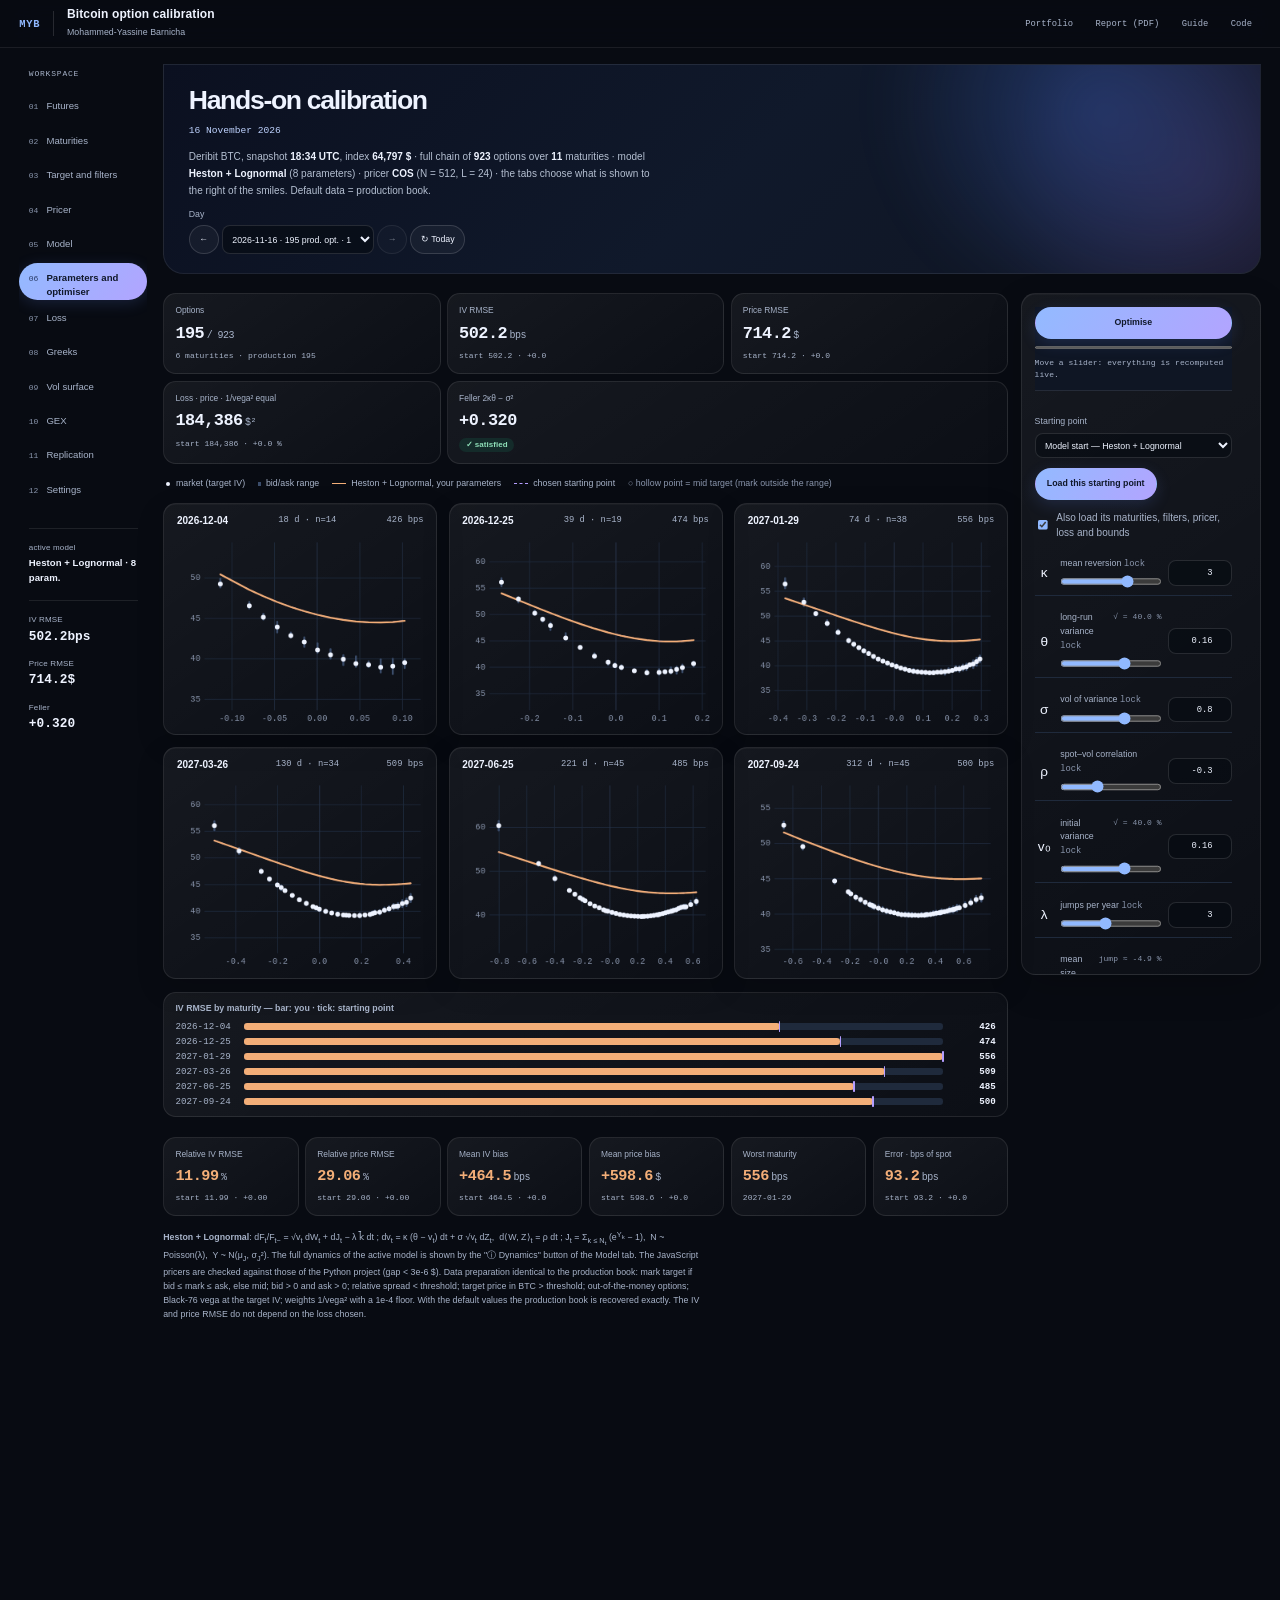
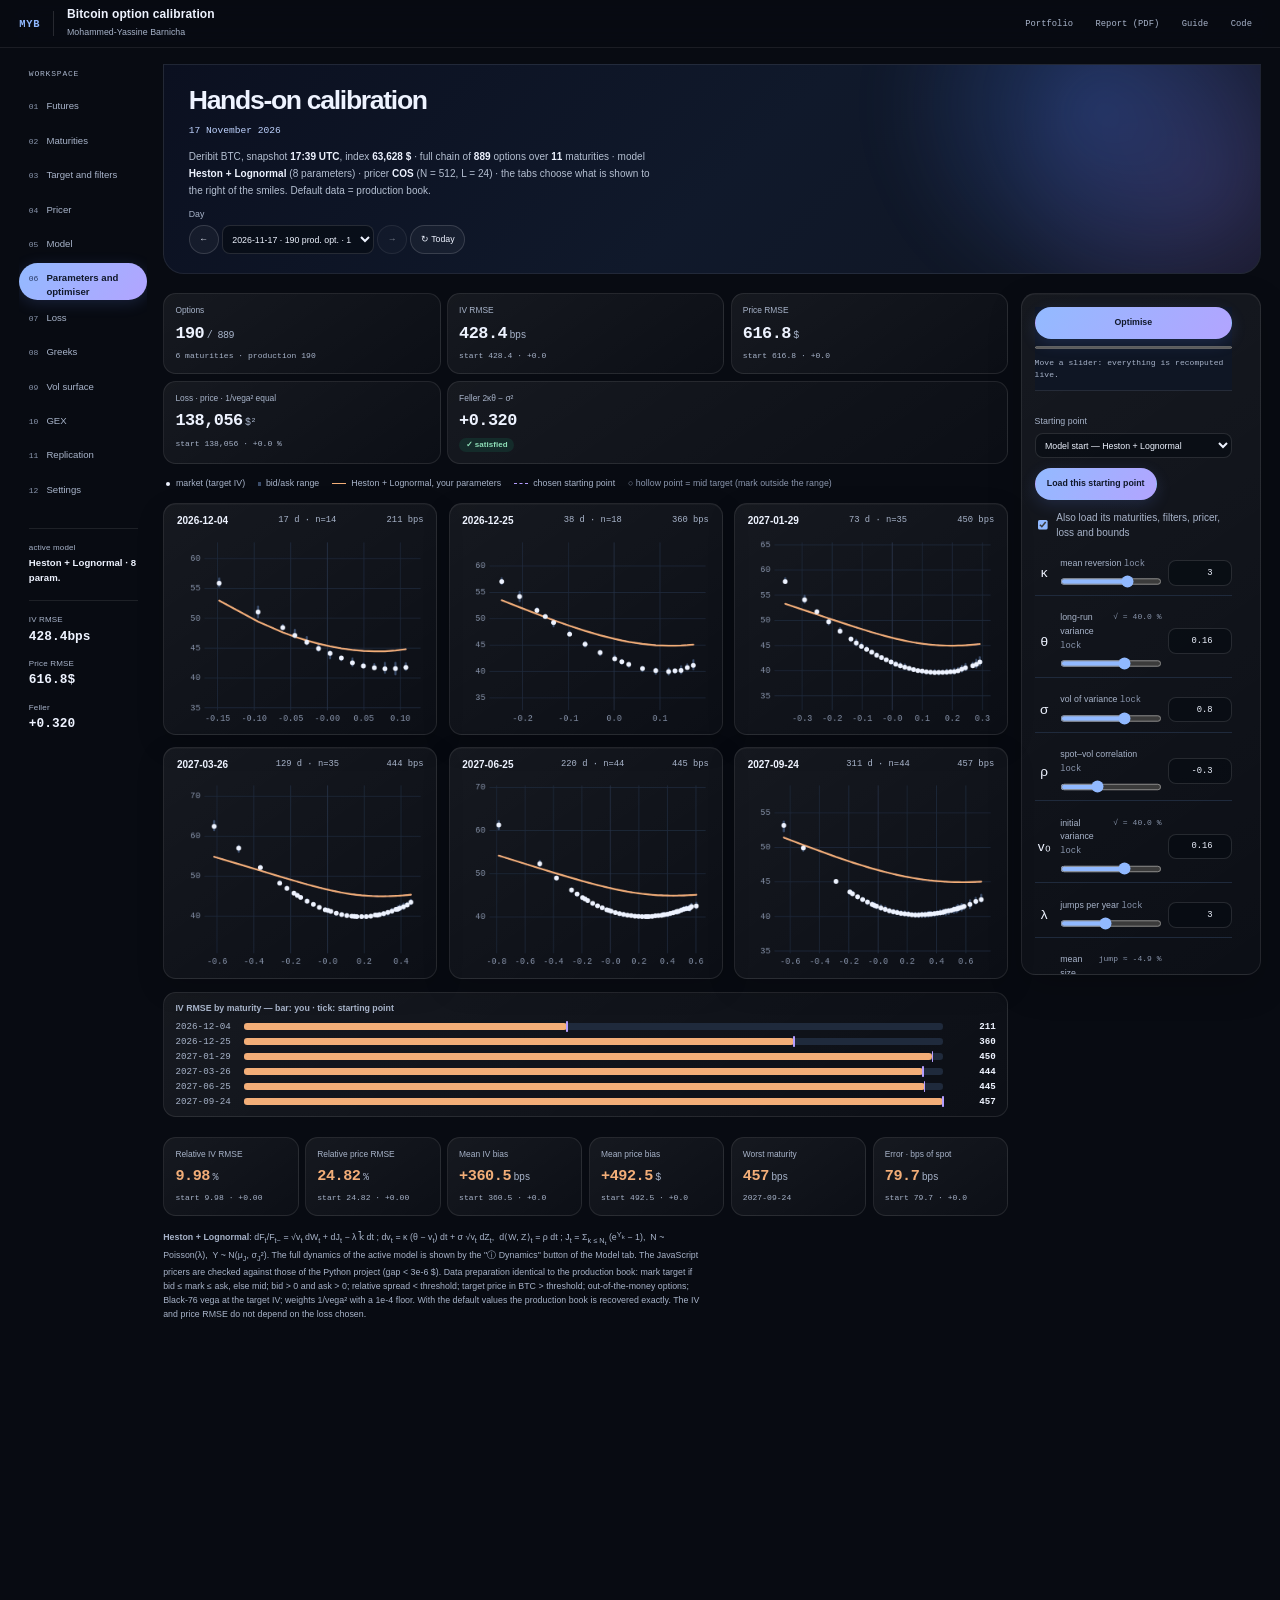
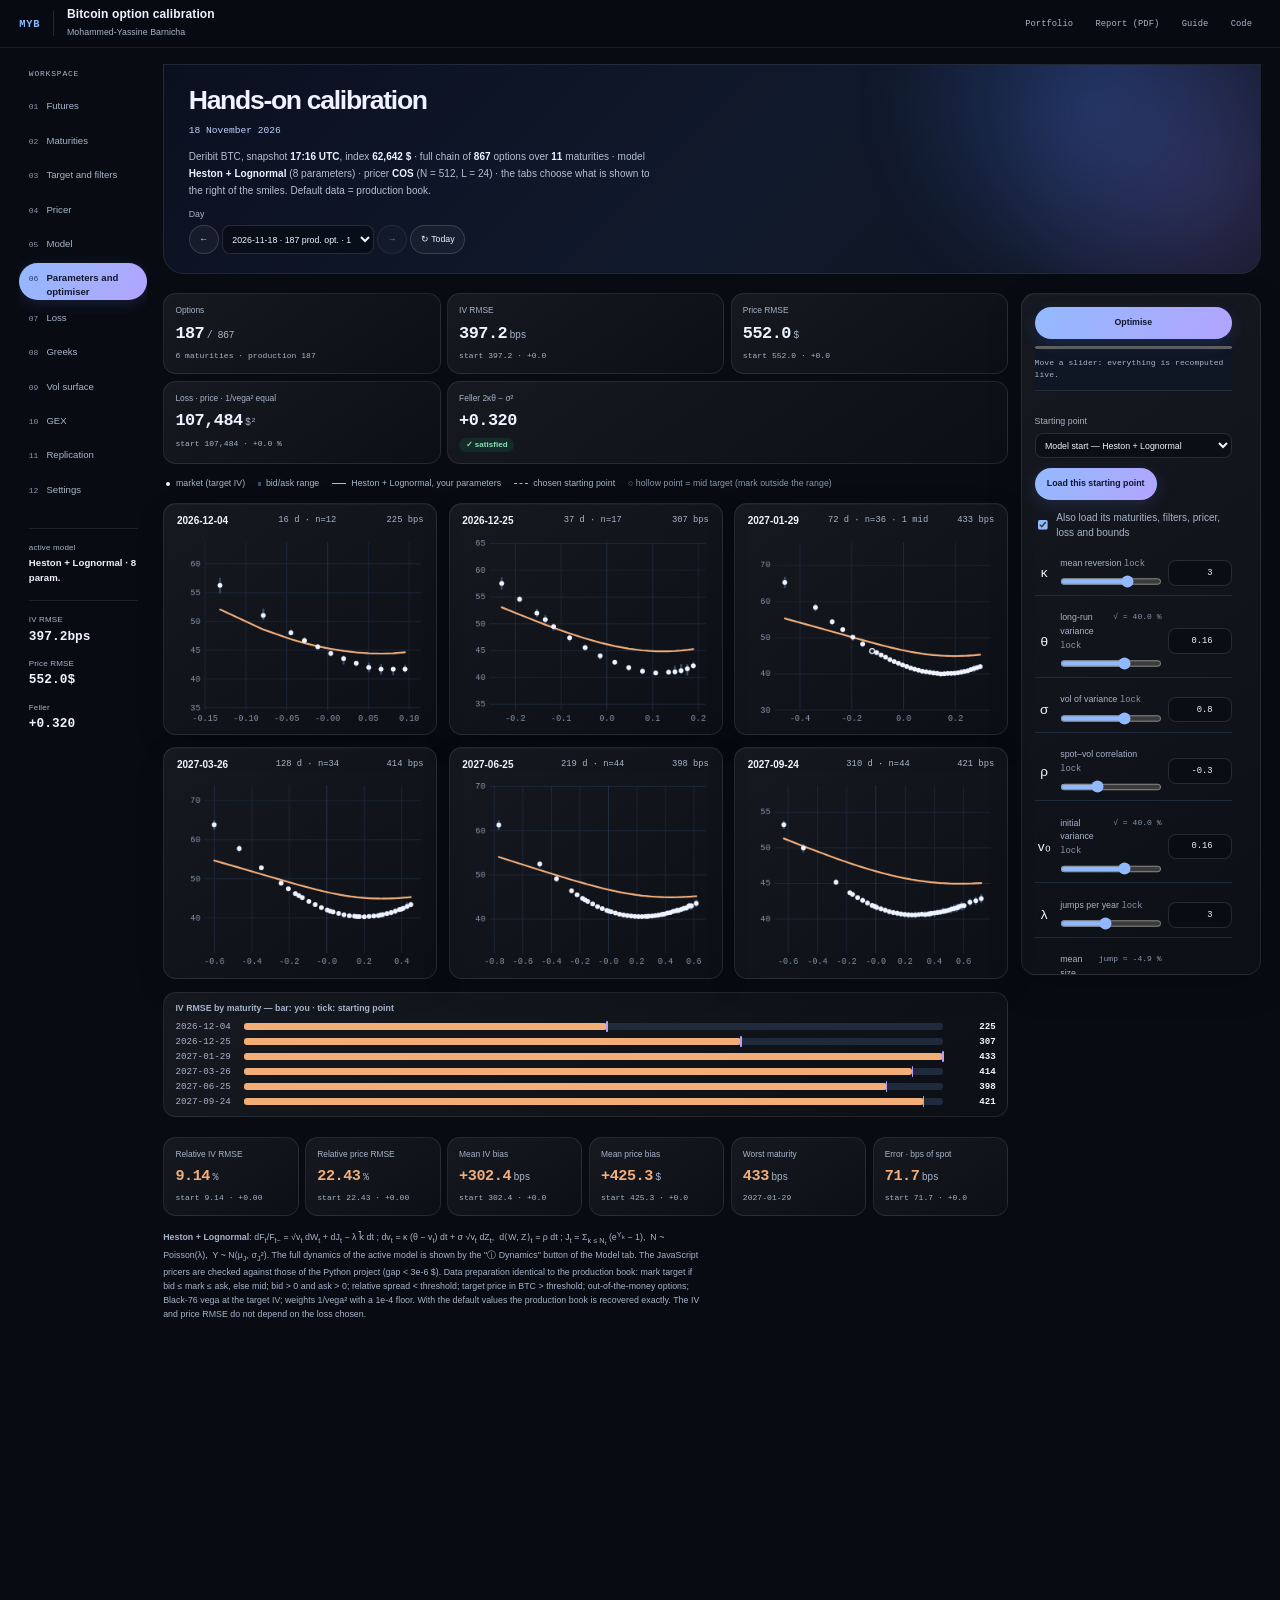
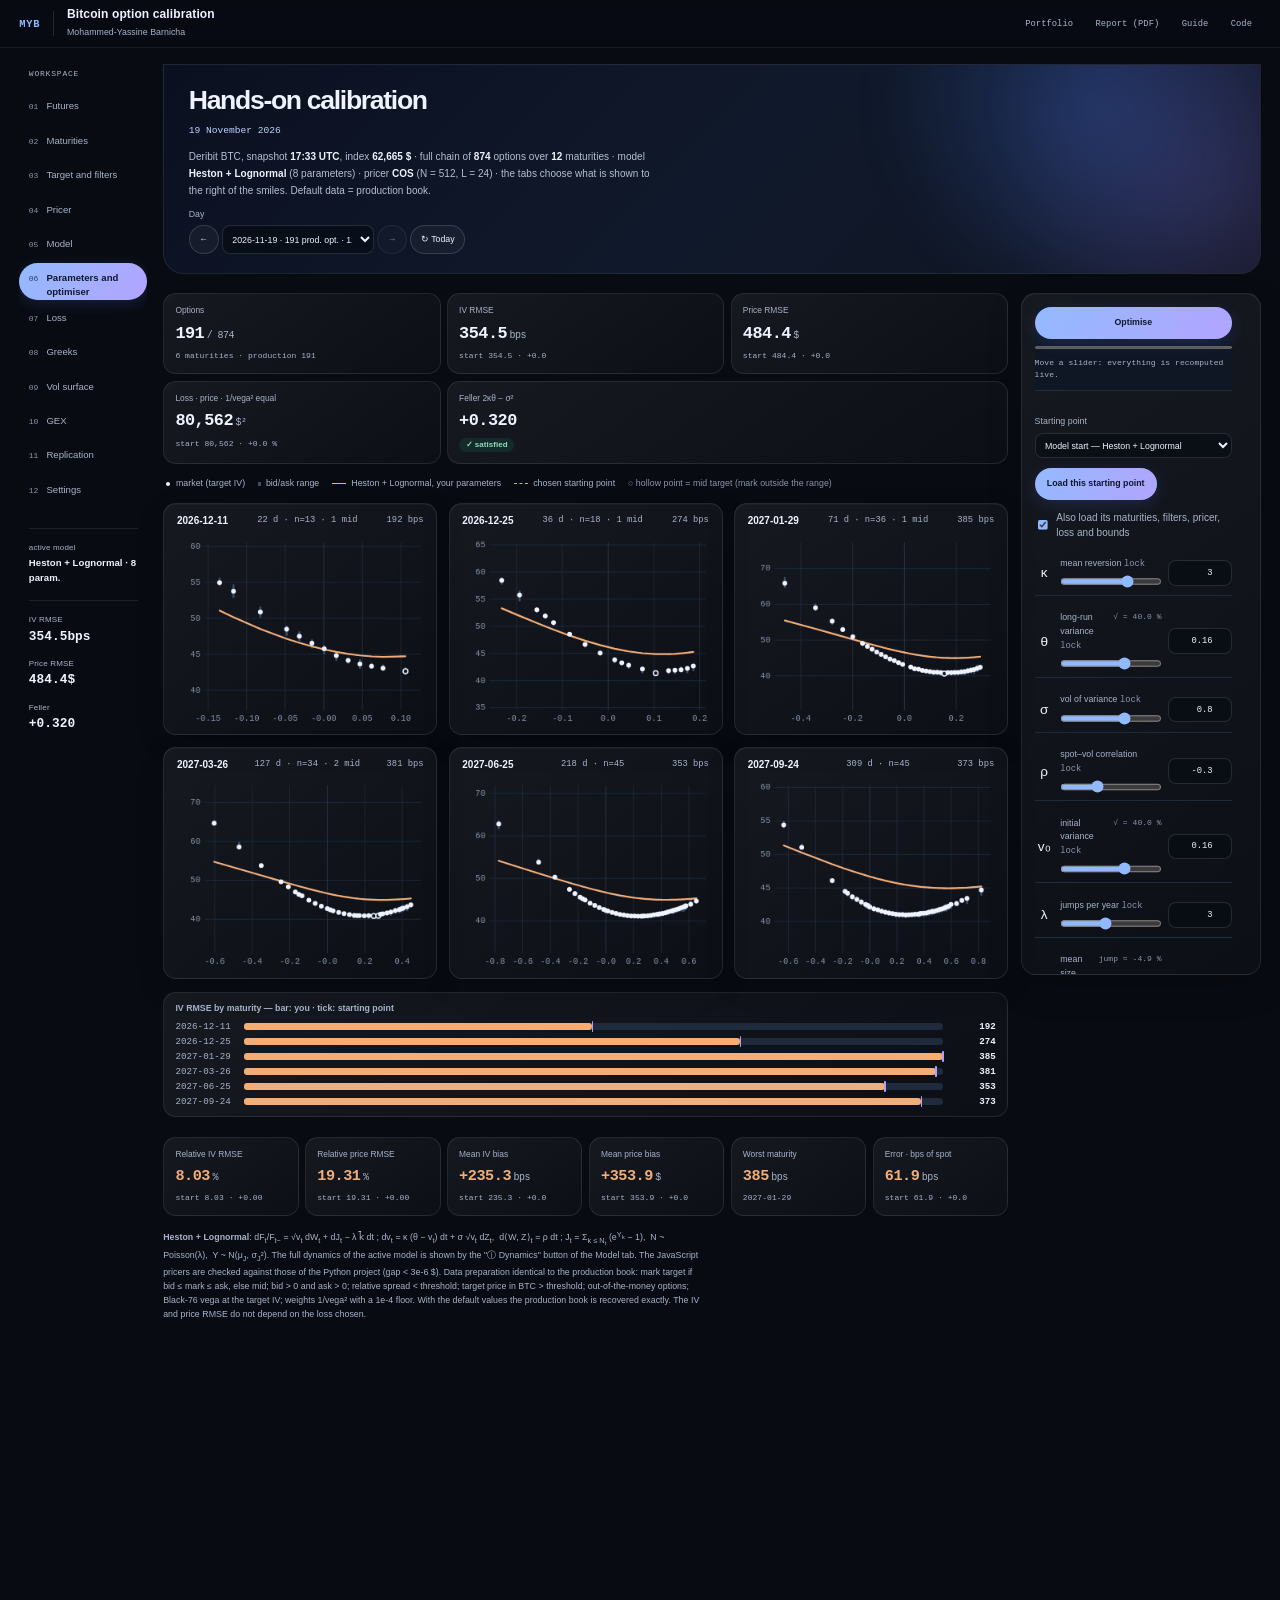
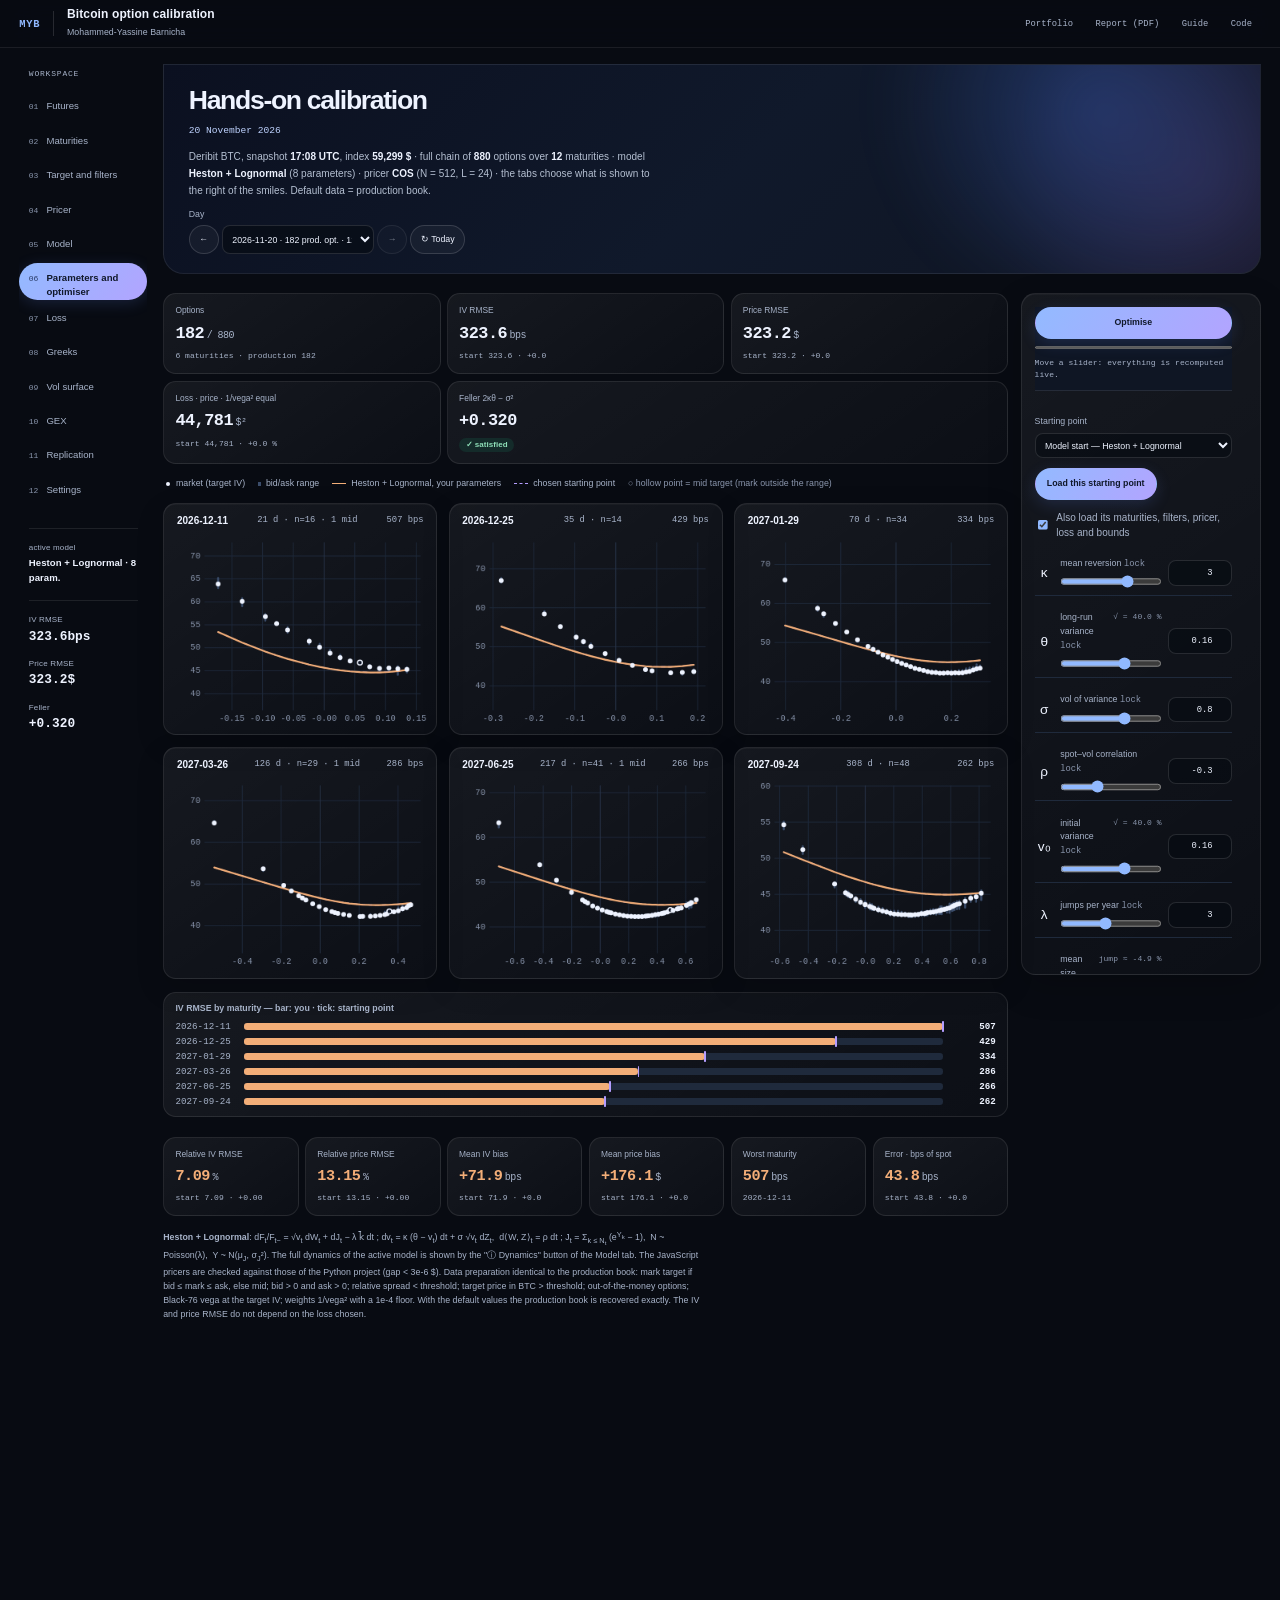
